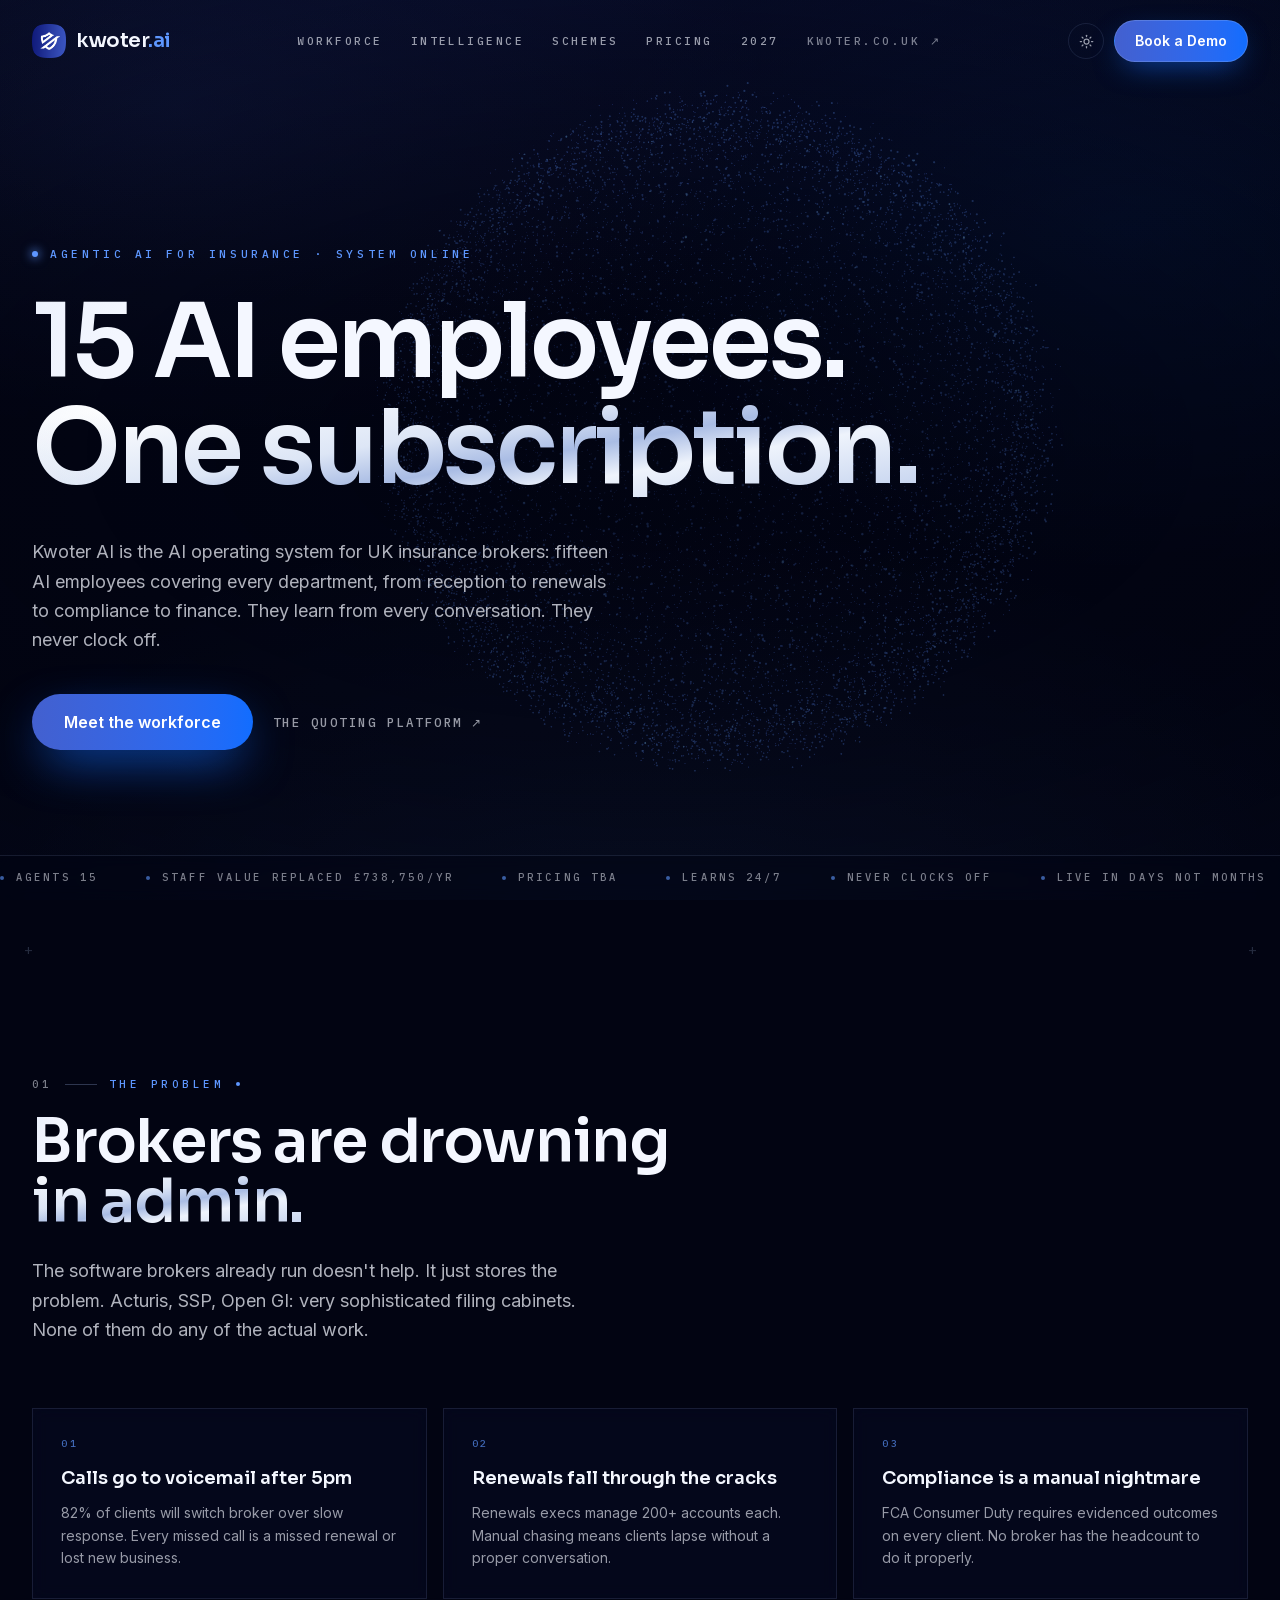
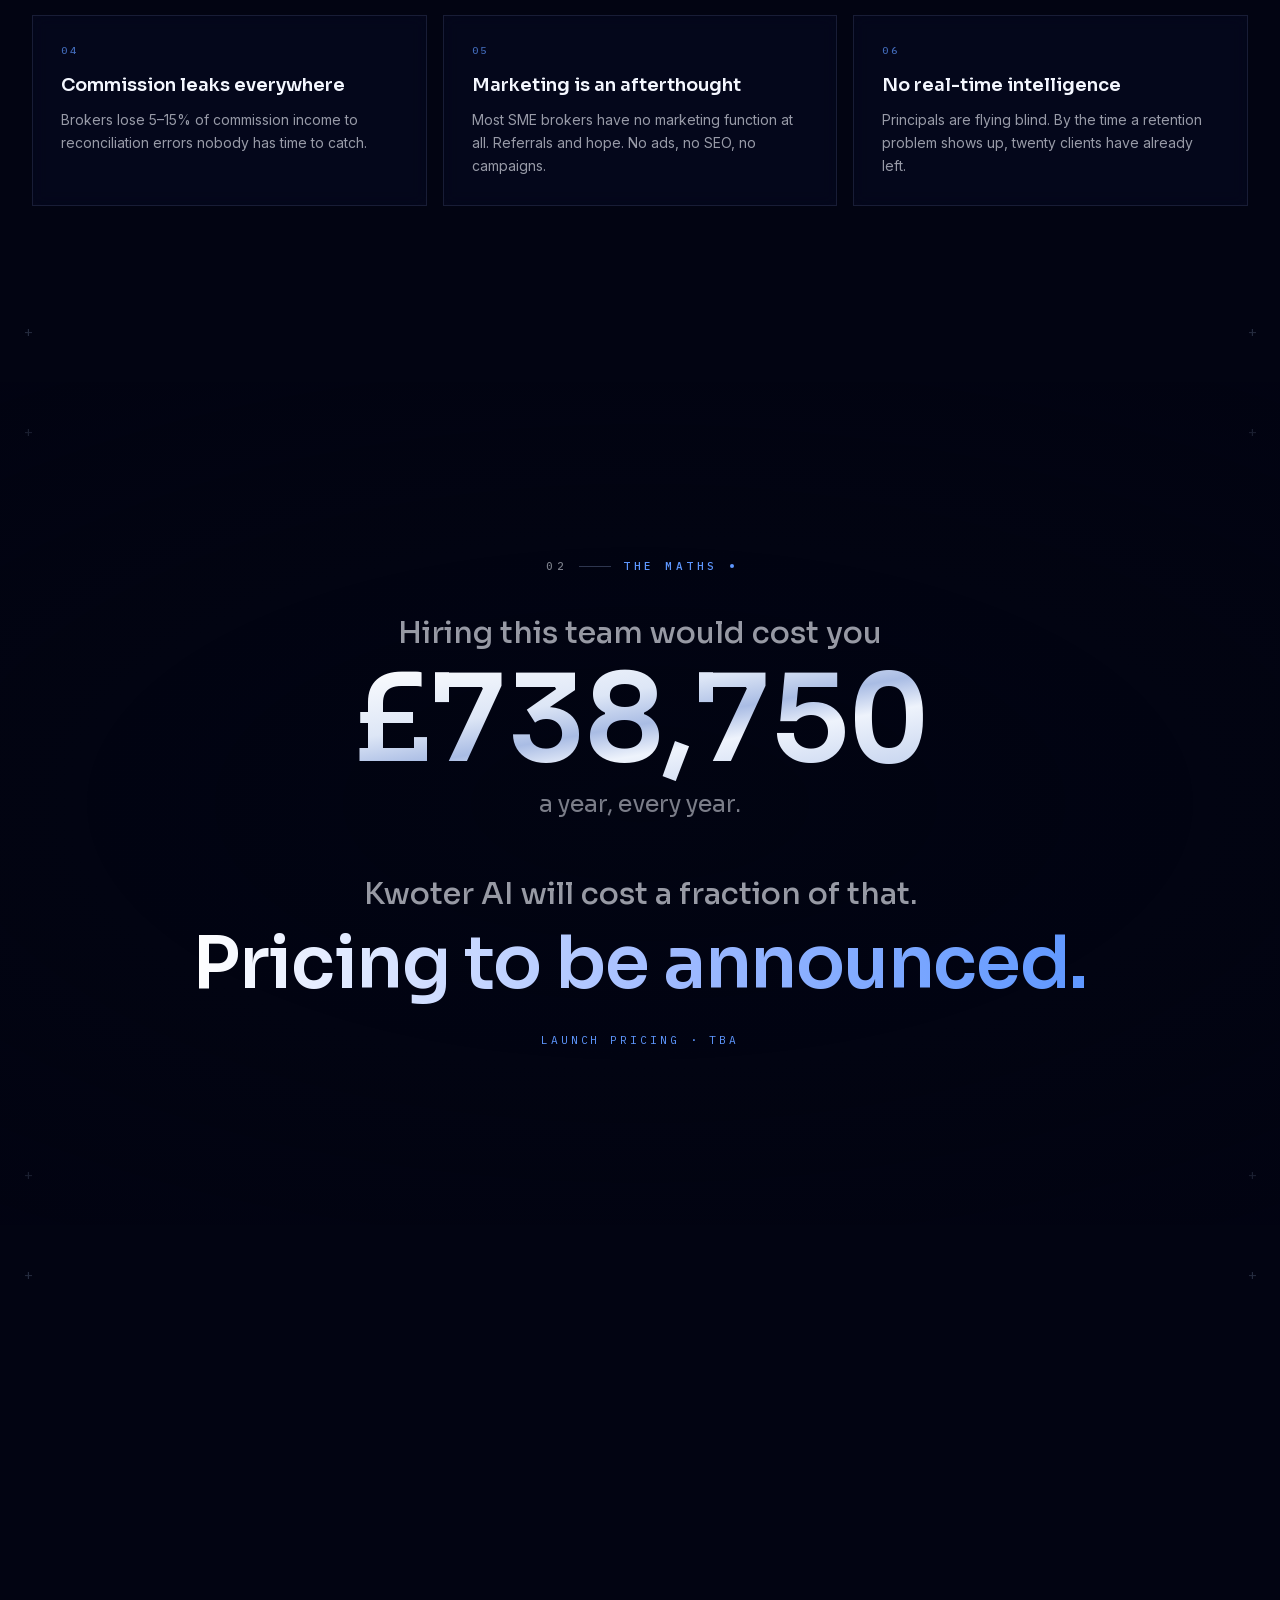
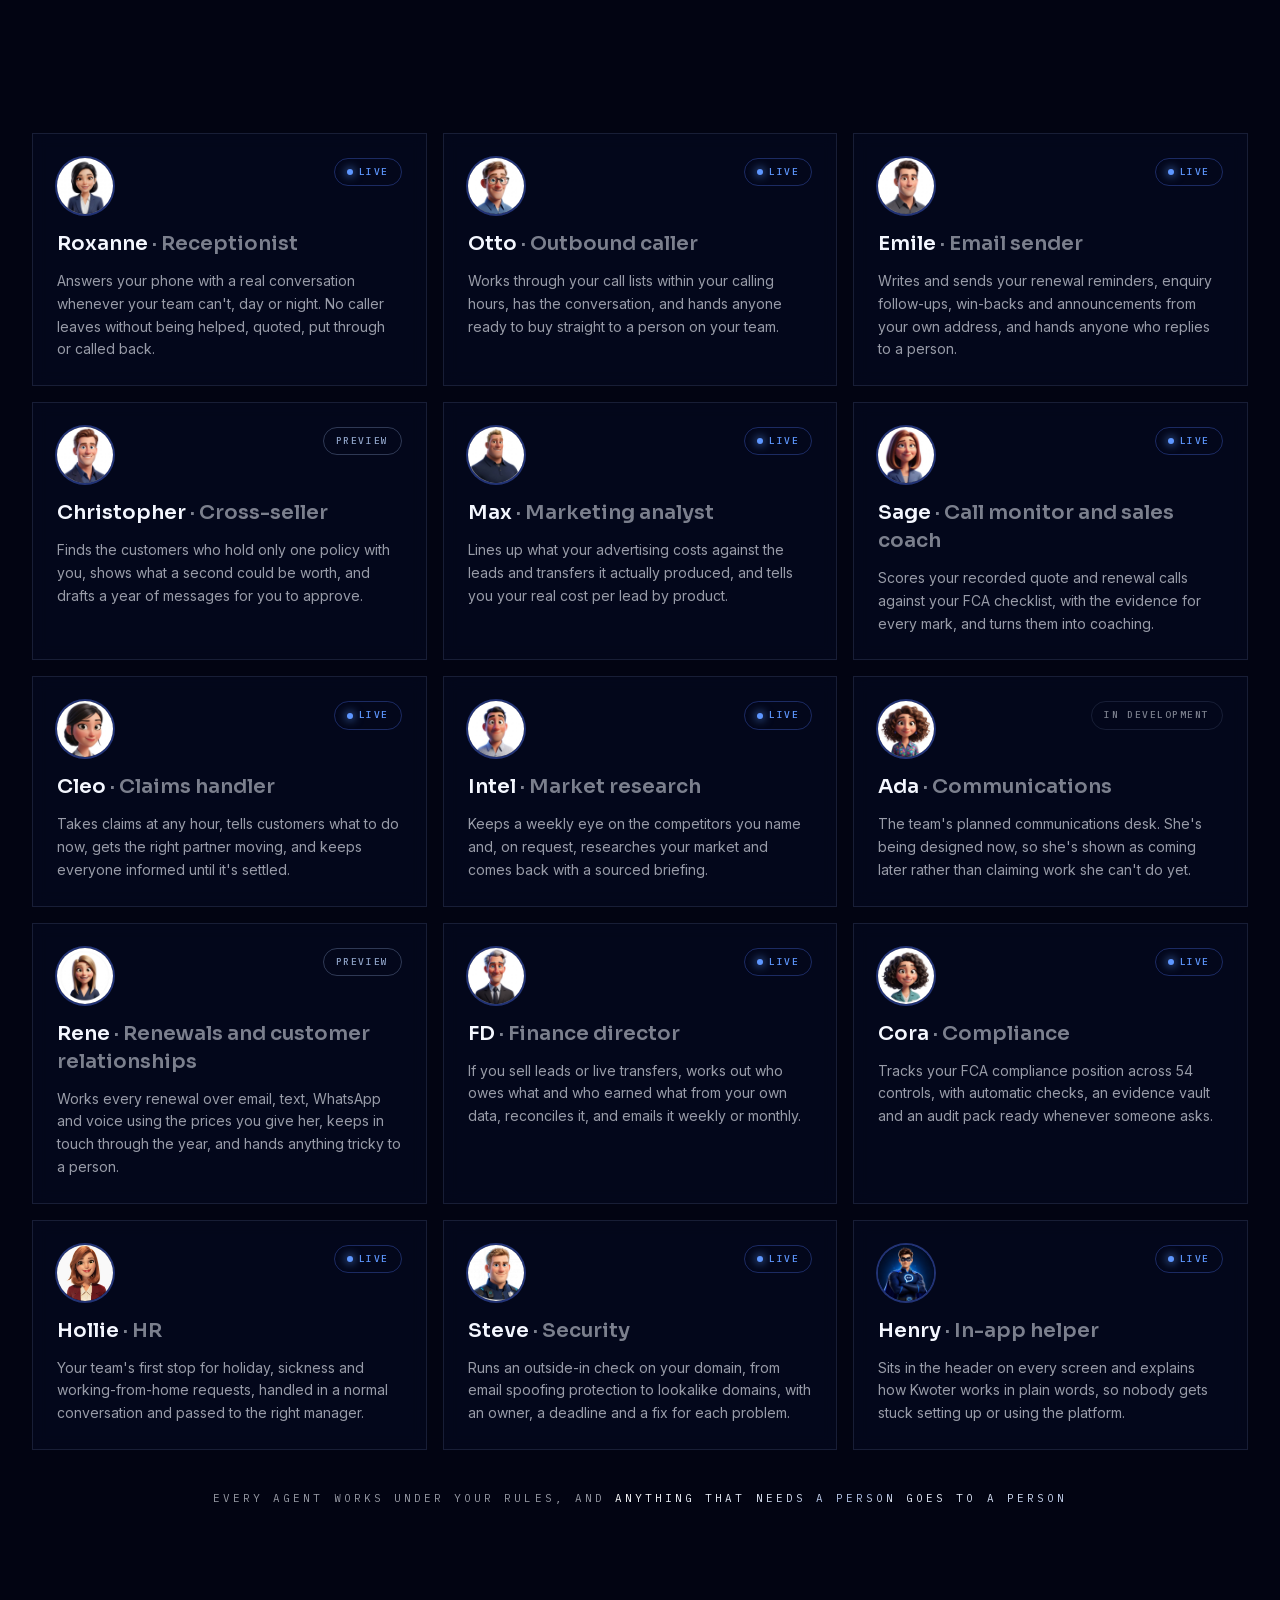
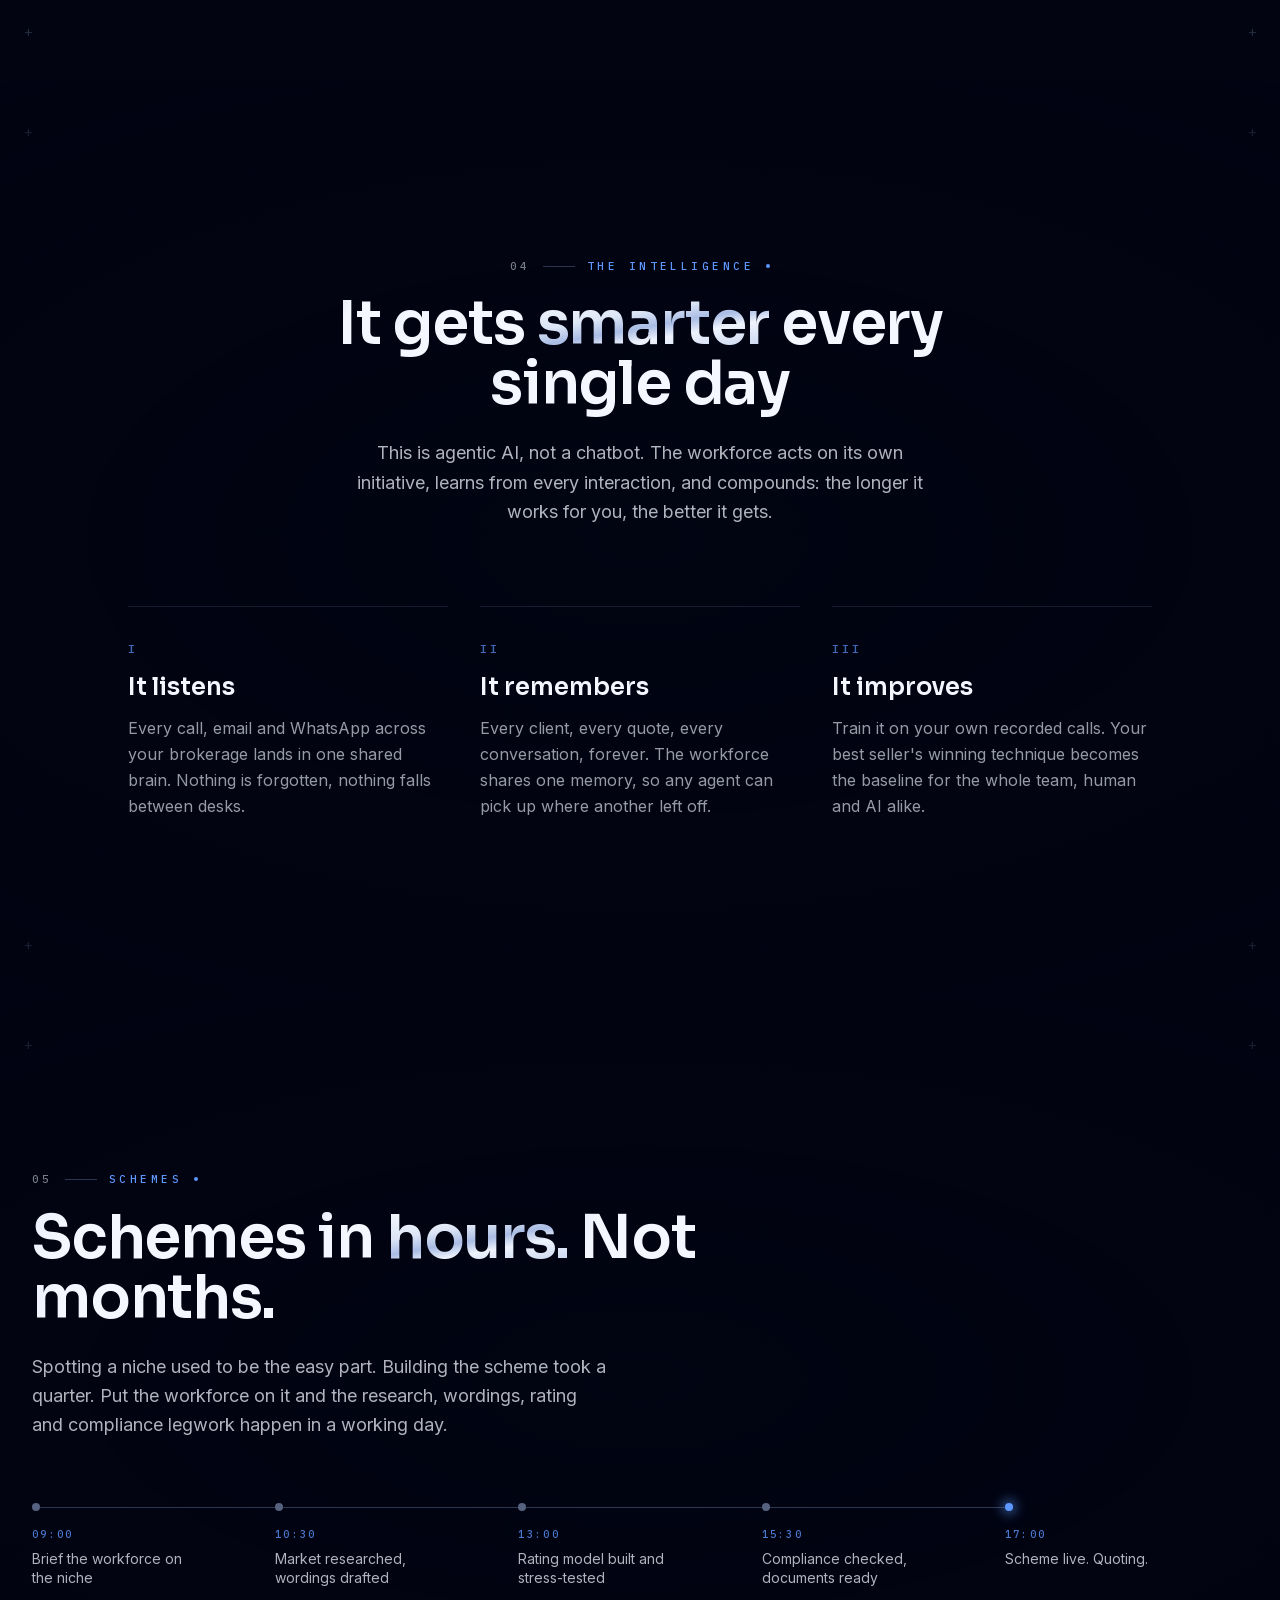
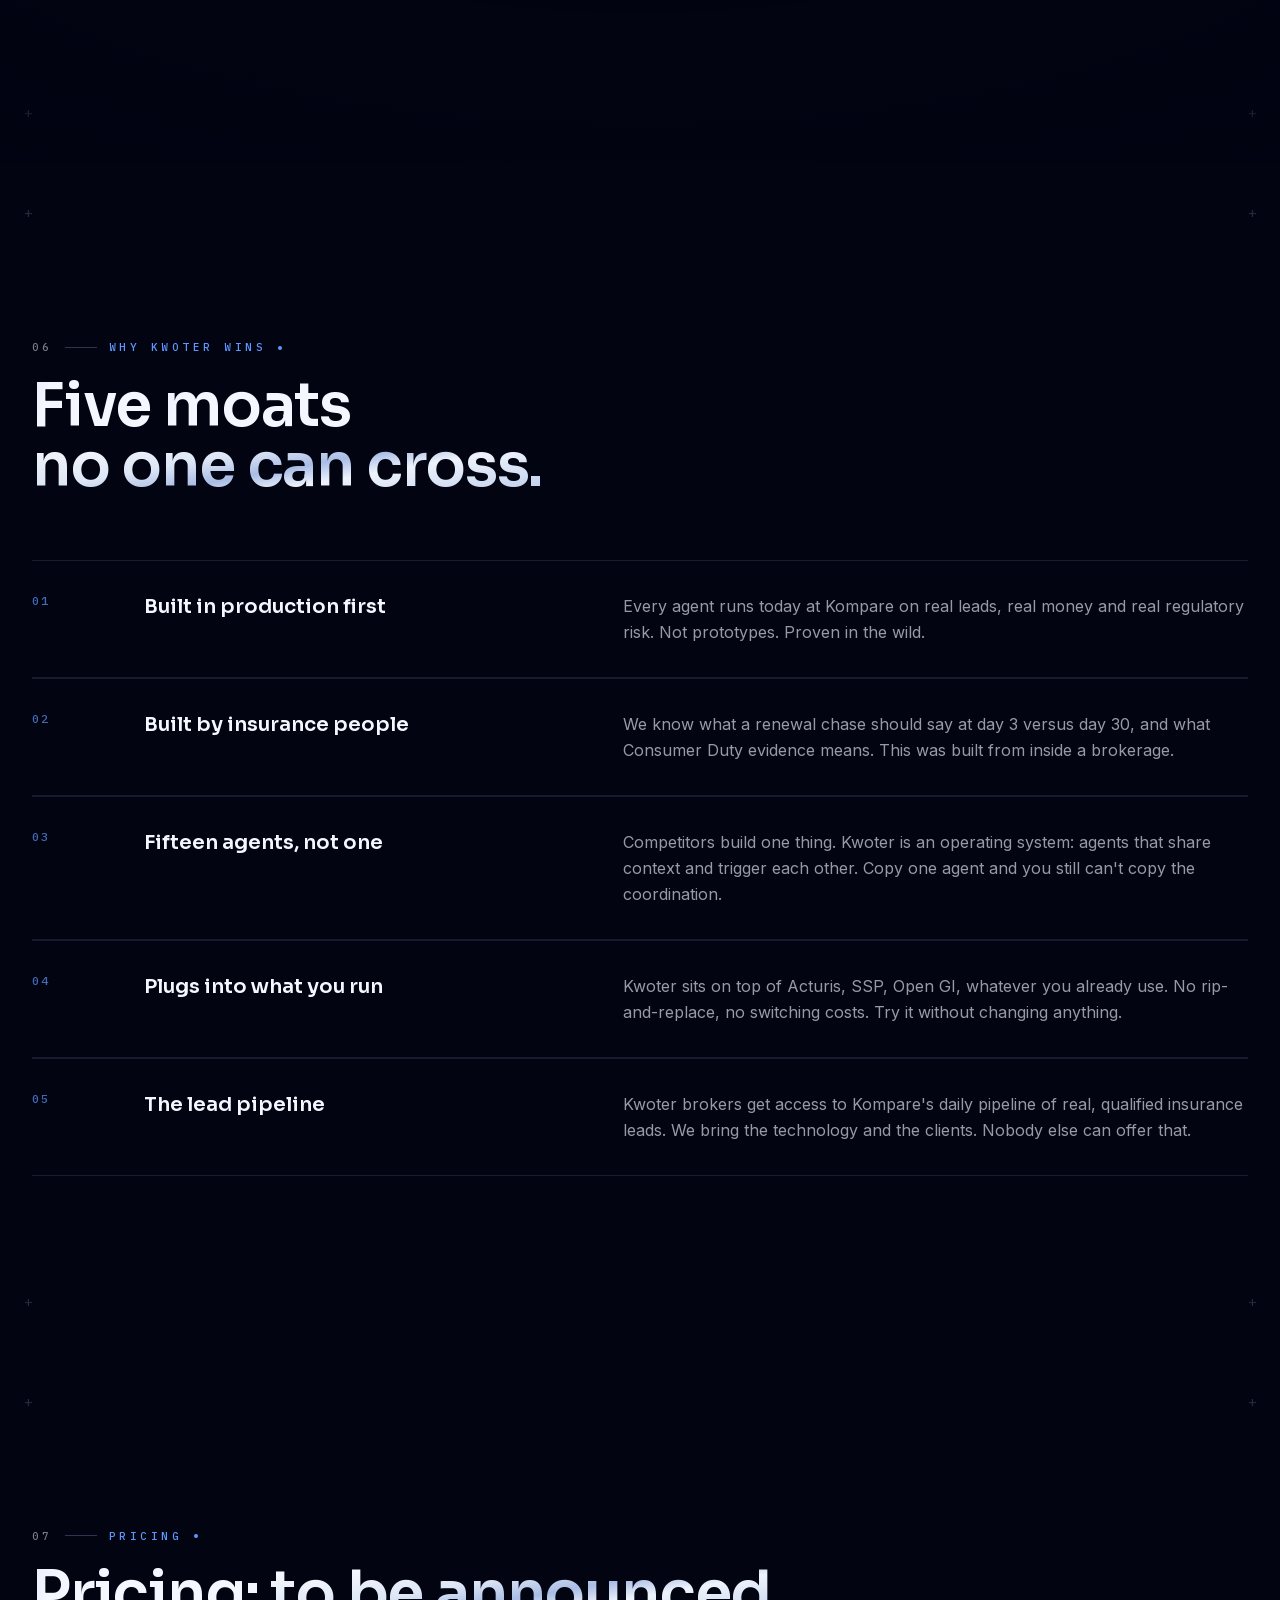
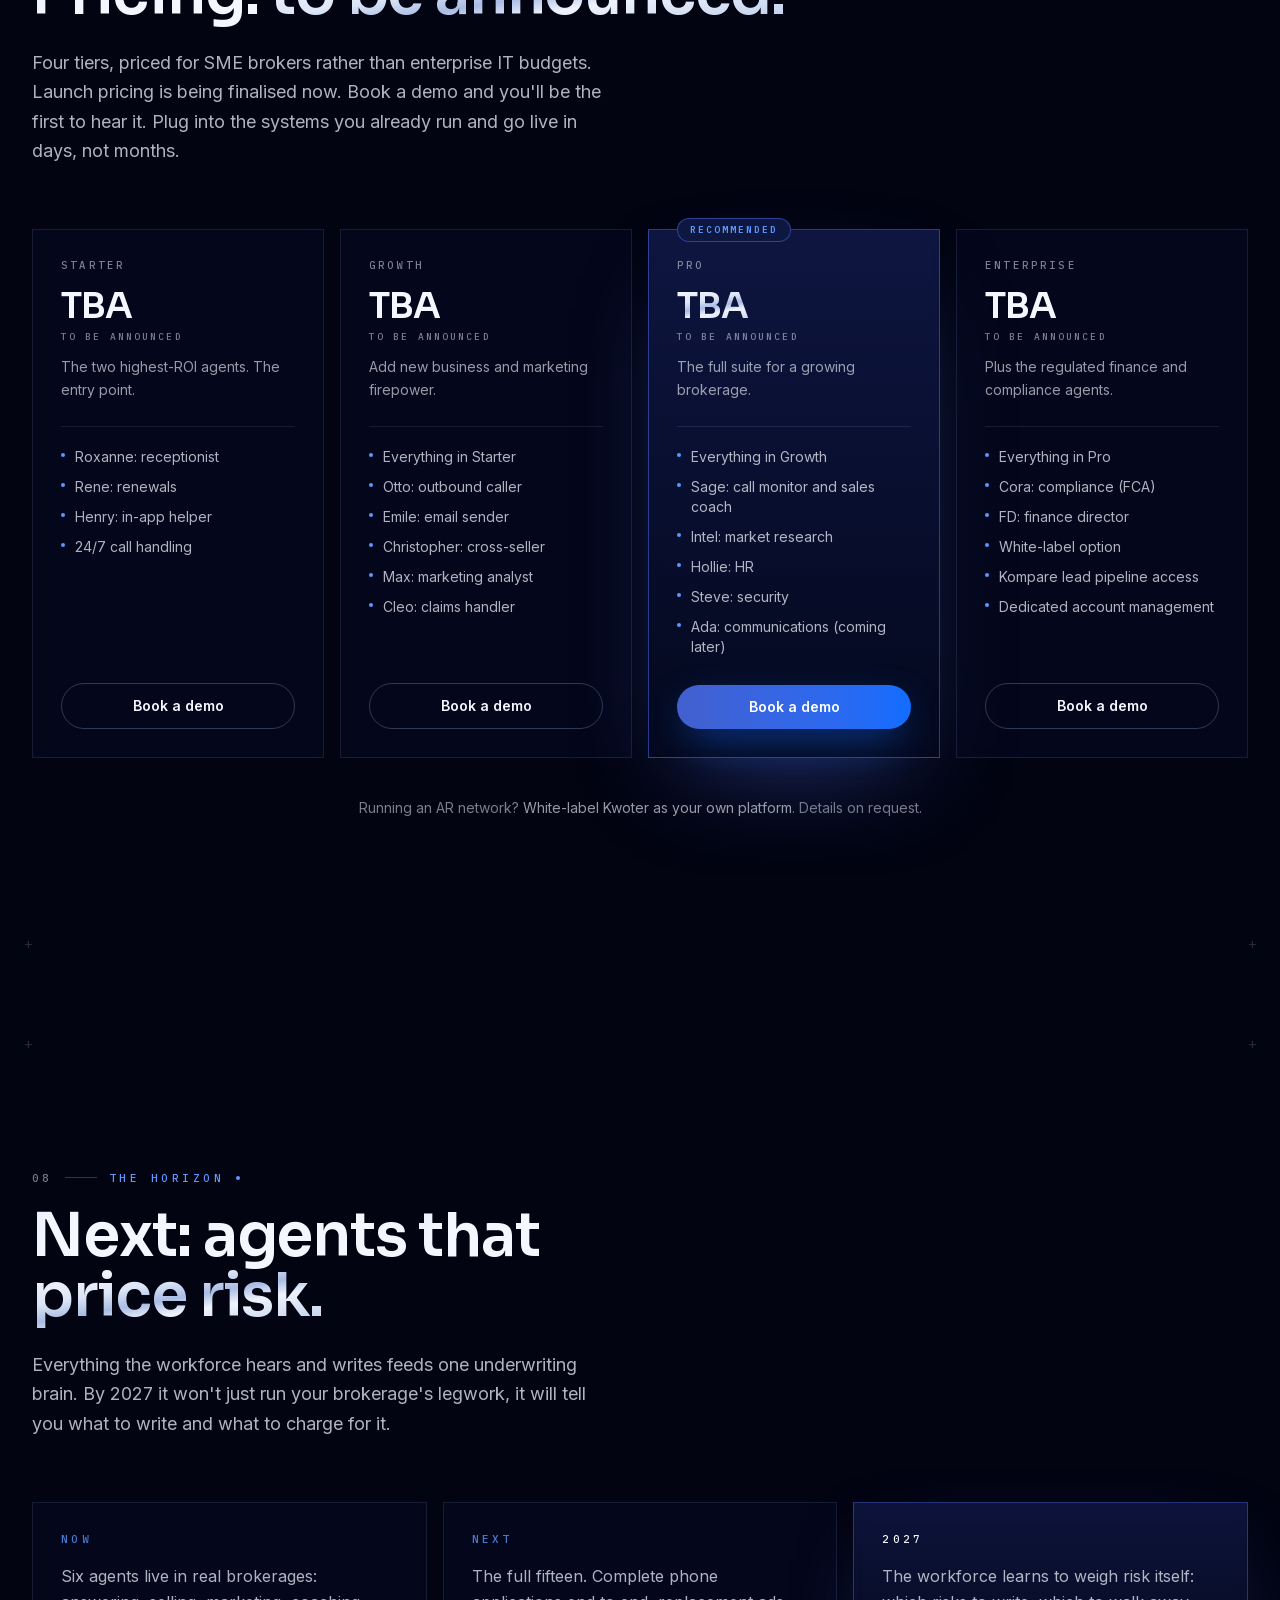
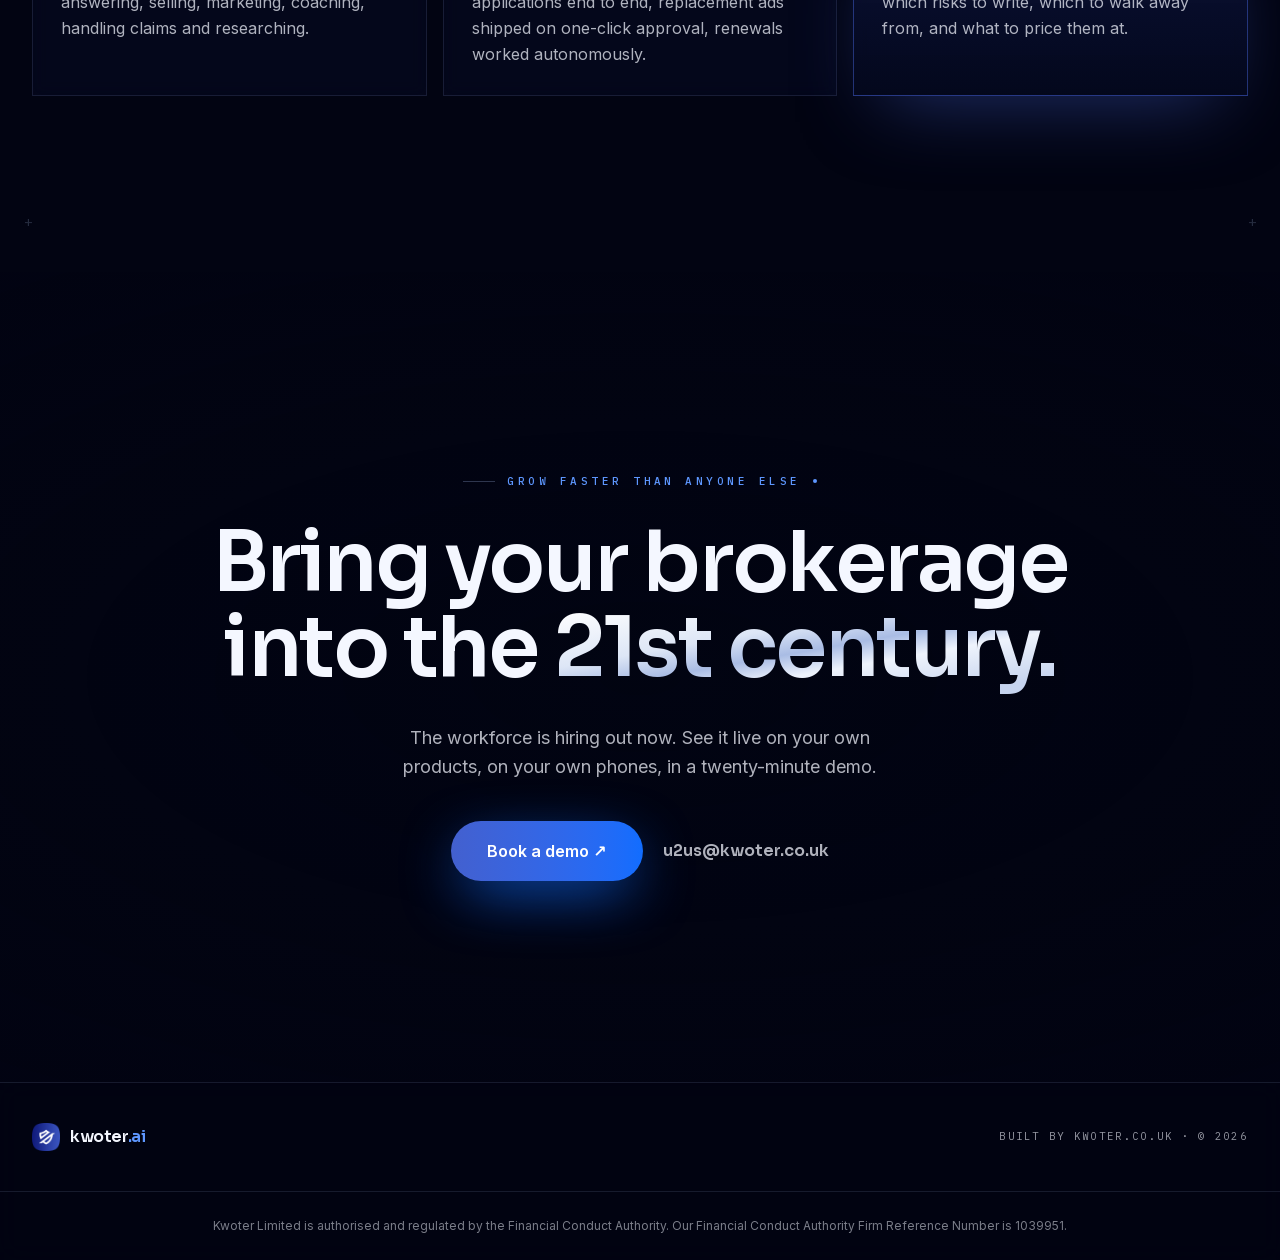
==== index.html @ e635b980 "Workforce + pricing now match the client pack roster (Roxanne, Emile, Christopher, Sage, Hollie, Ste" ====
<!DOCTYPE html><!--rsY_rBalCx596Zc3P0JG3--><html lang="en-GB" class="__variable_d8ebd1 __variable_ac70e9 __variable_aa62b7"><head><meta charSet="utf-8"/><meta name="viewport" content="width=device-width, initial-scale=1"/><link rel="preload" href="/_next/static/media/98e207f02528a563-s.p.woff2" as="font" crossorigin="" type="font/woff2"/><link rel="preload" href="/_next/static/media/d3ebbfd689654d3a-s.p.woff2" as="font" crossorigin="" type="font/woff2"/><link rel="preload" href="/_next/static/media/db96af6b531dc71f-s.p.woff2" as="font" crossorigin="" type="font/woff2"/><link rel="preload" href="/_next/static/media/e4af272ccee01ff0-s.p.woff2" as="font" crossorigin="" type="font/woff2"/><link rel="preload" href="/_next/static/media/f3f7e95f2dbc4fe4-s.p.woff2" as="font" crossorigin="" type="font/woff2"/><link rel="preload" as="image" href="/media/kwoter-mark.png"/><link rel="stylesheet" href="/_next/static/css/ee0fee85d212889c.css" data-precedence="next"/><link rel="preload" as="script" fetchPriority="low" href="/_next/static/chunks/webpack-d169f0980923b2cc.js"/><script src="/_next/static/chunks/4bd1b696-c023c6e3521b1417.js" async=""></script><script src="/_next/static/chunks/255-eb4aecc3ff015961.js" async=""></script><script src="/_next/static/chunks/main-app-583e7da23c0d595c.js" async=""></script><script src="/_next/static/chunks/44-e5572c5a3748a5c9.js" async=""></script><script src="/_next/static/chunks/app/layout-f577d77f3be69505.js" async=""></script><script src="/_next/static/chunks/b536a0f1-1ca0bcf0c4f8af4e.js" async=""></script><script src="/_next/static/chunks/bd904a5c-1c9b3cc2510777ff.js" async=""></script><script src="/_next/static/chunks/b79b7286-37d65316fe4a52f3.js" async=""></script><script src="/_next/static/chunks/716-81cf74eaac96585f.js" async=""></script><script src="/_next/static/chunks/app/page-d26abd54992ccfb5.js" async=""></script><meta name="next-size-adjust" content=""/><title>Kwoter AI | Your AI Workforce for Insurance</title><meta name="description" content="Fifteen AI employees for your insurance brokerage: receptionist, outbound caller, renewals, claims, compliance, finance and more. £738,750 of payroll replaced. Pricing to be announced. Built by Kwoter."/><meta property="og:title" content="Kwoter AI | Your AI Workforce for Insurance"/><meta property="og:description" content="Fifteen AI employees for your brokerage. Learns from every conversation. Builds schemes in hours, not months."/><meta name="twitter:card" content="summary"/><meta name="twitter:title" content="Kwoter AI | Your AI Workforce for Insurance"/><meta name="twitter:description" content="Fifteen AI employees for your brokerage. Learns from every conversation. Builds schemes in hours, not months."/><link rel="icon" href="/icon.png?bbf5ebcccd8def58" type="image/png" sizes="256x256"/><link rel="apple-touch-icon" href="/apple-icon.png?f000c47f570ffdb4" type="image/png" sizes="180x180"/><script>try{if(localStorage.getItem('kwoter-theme')==='light')document.documentElement.classList.add('light')}catch(e){}</script><script src="/_next/static/chunks/polyfills-42372ed130431b0a.js" noModule=""></script></head><body><div hidden=""><!--$--><!--/$--></div><main class="relative"><div class="pointer-events-none fixed inset-0 z-[100] flex items-center justify-center" aria-hidden="true"><div class="absolute inset-0 bg-[radial-gradient(ellipse_50%_40%_at_50%_50%,rgba(2,4,18,0.78),rgba(2,4,18,0.15)_70%,transparent_100%)]" style="opacity:1"></div><div class="relative flex flex-col items-center"><div class="flex items-center gap-3.5" style="opacity:0;transform:translateY(10px) scale(0.82)"><img alt="" width="52" height="52" decoding="async" data-nimg="1" class="rounded-[26%] shadow-[0_18px_50px_-12px_rgba(17,109,255,0.75)]" style="color:transparent" src="/media/kwoter-mark.png"/><span class="font-display text-4xl font-semibold tracking-tight text-frost">kwoter<span class="text-royal-2">.ai</span></span></div><p class="font-mono mt-5 text-[0.62rem] font-medium uppercase tracking-[0.34em] text-frost-40" style="opacity:0">Agentic AI for insurance</p><div class="relative mt-6 h-px w-44 overflow-hidden rounded-full bg-line"><div class="absolute inset-0 origin-left bg-gradient-to-r from-royal via-electric to-royal-2" style="transform:scaleX(0)"></div></div></div></div><div aria-hidden="true" class="fixed inset-0 z-0"><div style="position:relative;width:100%;height:100%;overflow:hidden;pointer-events:auto"><div style="width:100%;height:100%"><canvas style="display:block"></canvas></div></div></div><header class="fixed inset-x-0 top-0 z-50 transition-all duration-500 border-b border-transparent py-5" style="opacity:0;transform:translateY(-70px)"><div class="mx-auto flex max-w-7xl items-center justify-between px-5 lg:px-8"><a href="#top" aria-label="kwoter.ai home" class="flex items-center gap-2.5"><img alt="" loading="lazy" width="34" height="34" decoding="async" data-nimg="1" class="rounded-[26%]" style="color:transparent" src="/media/kwoter-mark.png"/><span class="font-display text-xl font-semibold tracking-tight text-frost">kwoter<span class="text-royal-2">.ai</span></span></a><nav class="font-mono hidden items-center gap-7 text-[0.7rem] font-medium uppercase tracking-[0.22em] lg:flex"><a href="#workforce" class="link-underline text-frost-56 transition hover:text-frost">Workforce</a><a href="#intelligence" class="link-underline text-frost-56 transition hover:text-frost">Intelligence</a><a href="#schemes" class="link-underline text-frost-56 transition hover:text-frost">Schemes</a><a href="#pricing" class="link-underline text-frost-56 transition hover:text-frost">Pricing</a><a href="#horizon" class="link-underline text-frost-56 transition hover:text-frost">2027</a><a href="https://www.kwoter.co.uk" class="link-underline text-frost-40 transition hover:text-frost">kwoter.co.uk ↗</a></nav><div class="flex items-center gap-2.5"><button type="button" aria-label="Switch to light mode" class="inline-flex h-9 w-9 items-center justify-center rounded-full border border-line text-frost-56 transition hover:border-line-strong hover:text-frost "><svg xmlns="http://www.w3.org/2000/svg" width="15" height="15" viewBox="0 0 24 24" fill="none" stroke="currentColor" stroke-width="2" stroke-linecap="round" stroke-linejoin="round" class="lucide lucide-sun"><circle cx="12" cy="12" r="4"></circle><path d="M12 2v2"></path><path d="M12 20v2"></path><path d="m4.93 4.93 1.41 1.41"></path><path d="m17.66 17.66 1.41 1.41"></path><path d="M2 12h2"></path><path d="M20 12h2"></path><path d="m6.34 17.66-1.41 1.41"></path><path d="m19.07 4.93-1.41 1.41"></path></svg></button><a href="https://www.kwoter.co.uk/#book-a-demo" class="group hidden items-center rounded-full border border-line-strong bg-gradient-to-r from-royal to-electric px-5 py-2.5 text-sm font-semibold text-white shadow-[0_10px_30px_-10px_rgba(17,109,255,0.7)] transition hover:brightness-110 sm:inline-flex"><span class="btn-swap" data-text="Book a Demo"><span>Book a Demo</span></span></a><button type="button" aria-label="Toggle menu" class="inline-flex h-9 w-9 items-center justify-center rounded-full border border-line text-frost lg:hidden"><svg xmlns="http://www.w3.org/2000/svg" width="16" height="16" viewBox="0 0 24 24" fill="none" stroke="currentColor" stroke-width="2" stroke-linecap="round" stroke-linejoin="round" class="lucide lucide-menu"><line x1="4" x2="20" y1="12" y2="12"></line><line x1="4" x2="20" y1="6" y2="6"></line><line x1="4" x2="20" y1="18" y2="18"></line></svg></button></div></div></header><div class="relative z-10"><section id="top" class="relative flex min-h-[100svh] flex-col justify-center overflow-hidden"><div class="veil pointer-events-none absolute inset-0" aria-hidden="true"></div><div class="relative z-10 mx-auto w-full max-w-7xl px-5 pt-24 lg:px-8"><p class="font-mono mb-8 flex items-center gap-3 text-[0.7rem] font-medium uppercase tracking-[0.32em] text-royal-2" style="opacity:0;transform:translateY(14px)"><span class="h-1.5 w-1.5 animate-pulse rounded-full bg-royal-2 shadow-[0_0_10px_2px_rgba(94,151,255,0.6)]"></span>Agentic AI for insurance · system online</p><h1 class="shimmer-go font-display max-w-5xl text-[clamp(3rem,8vw,7rem)] font-semibold leading-[0.95] tracking-[-0.03em]"><span class="block overflow-hidden pb-[0.08em]"><span data-shimmer="15 AI employees." class="shimmer-word block " style="animation-delay:4s;transform:translateY(112%)">15 AI employees.</span></span><span class="block overflow-hidden pb-[0.08em]"><span data-shimmer="One subscription." class="shimmer-word block text-chrome" style="animation-delay:4.18s;transform:translateY(112%)">One subscription.</span></span></h1><p class="mt-8 max-w-xl text-lg leading-relaxed text-frost-72" style="opacity:0;transform:translateY(16px)">Kwoter AI is the AI operating system for UK insurance brokers: fifteen AI employees covering every department, from reception to renewals to compliance to finance. They learn from every conversation. They never clock off.</p><div class="mt-10 flex flex-wrap items-center gap-5" style="opacity:0;transform:translateY(16px)"><a href="#problem" class="group inline-flex items-center rounded-full bg-gradient-to-r from-royal to-electric px-8 py-4 text-base font-semibold text-white shadow-[0_18px_50px_-12px_rgba(17,109,255,0.8)] transition hover:brightness-110"><span class="btn-swap" data-text="Meet the workforce"><span>Meet the workforce</span></span></a><a href="https://www.kwoter.co.uk" class="group font-mono inline-flex items-center gap-2 text-[0.78rem] font-medium uppercase tracking-[0.2em] text-frost-56 transition hover:text-frost"><span class="link-underline">The quoting platform</span><span aria-hidden="true" class="transition-transform duration-300 group-hover:translate-x-1">↗</span></a></div></div><div class="absolute inset-x-0 bottom-0 z-10 border-t border-line bg-void/40 backdrop-blur-sm" style="opacity:0"><div class="flex overflow-hidden"><div class="animate-marquee flex shrink-0 items-center gap-12 py-3.5 pr-12"><span class="font-mono flex items-center gap-3 whitespace-nowrap text-[0.65rem] font-medium uppercase tracking-[0.3em] text-frost-40"><span class="h-1 w-1 rounded-full bg-royal-2/60" aria-hidden="true"></span>AGENTS 15</span><span class="font-mono flex items-center gap-3 whitespace-nowrap text-[0.65rem] font-medium uppercase tracking-[0.3em] text-frost-40"><span class="h-1 w-1 rounded-full bg-royal-2/60" aria-hidden="true"></span>STAFF VALUE REPLACED £738,750/YR</span><span class="font-mono flex items-center gap-3 whitespace-nowrap text-[0.65rem] font-medium uppercase tracking-[0.3em] text-frost-40"><span class="h-1 w-1 rounded-full bg-royal-2/60" aria-hidden="true"></span>PRICING TBA</span><span class="font-mono flex items-center gap-3 whitespace-nowrap text-[0.65rem] font-medium uppercase tracking-[0.3em] text-frost-40"><span class="h-1 w-1 rounded-full bg-royal-2/60" aria-hidden="true"></span>LEARNS 24/7</span><span class="font-mono flex items-center gap-3 whitespace-nowrap text-[0.65rem] font-medium uppercase tracking-[0.3em] text-frost-40"><span class="h-1 w-1 rounded-full bg-royal-2/60" aria-hidden="true"></span>NEVER CLOCKS OFF</span><span class="font-mono flex items-center gap-3 whitespace-nowrap text-[0.65rem] font-medium uppercase tracking-[0.3em] text-frost-40"><span class="h-1 w-1 rounded-full bg-royal-2/60" aria-hidden="true"></span>LIVE IN DAYS NOT MONTHS</span><span class="font-mono flex items-center gap-3 whitespace-nowrap text-[0.65rem] font-medium uppercase tracking-[0.3em] text-frost-40"><span class="h-1 w-1 rounded-full bg-royal-2/60" aria-hidden="true"></span>AGENTS 15</span><span class="font-mono flex items-center gap-3 whitespace-nowrap text-[0.65rem] font-medium uppercase tracking-[0.3em] text-frost-40"><span class="h-1 w-1 rounded-full bg-royal-2/60" aria-hidden="true"></span>STAFF VALUE REPLACED £738,750/YR</span><span class="font-mono flex items-center gap-3 whitespace-nowrap text-[0.65rem] font-medium uppercase tracking-[0.3em] text-frost-40"><span class="h-1 w-1 rounded-full bg-royal-2/60" aria-hidden="true"></span>PRICING TBA</span><span class="font-mono flex items-center gap-3 whitespace-nowrap text-[0.65rem] font-medium uppercase tracking-[0.3em] text-frost-40"><span class="h-1 w-1 rounded-full bg-royal-2/60" aria-hidden="true"></span>LEARNS 24/7</span><span class="font-mono flex items-center gap-3 whitespace-nowrap text-[0.65rem] font-medium uppercase tracking-[0.3em] text-frost-40"><span class="h-1 w-1 rounded-full bg-royal-2/60" aria-hidden="true"></span>NEVER CLOCKS OFF</span><span class="font-mono flex items-center gap-3 whitespace-nowrap text-[0.65rem] font-medium uppercase tracking-[0.3em] text-frost-40"><span class="h-1 w-1 rounded-full bg-royal-2/60" aria-hidden="true"></span>LIVE IN DAYS NOT MONTHS</span></div><div class="animate-marquee flex shrink-0 items-center gap-12 py-3.5 pr-12" aria-hidden="true"><span class="font-mono flex items-center gap-3 whitespace-nowrap text-[0.65rem] font-medium uppercase tracking-[0.3em] text-frost-40"><span class="h-1 w-1 rounded-full bg-royal-2/60" aria-hidden="true"></span>AGENTS 15</span><span class="font-mono flex items-center gap-3 whitespace-nowrap text-[0.65rem] font-medium uppercase tracking-[0.3em] text-frost-40"><span class="h-1 w-1 rounded-full bg-royal-2/60" aria-hidden="true"></span>STAFF VALUE REPLACED £738,750/YR</span><span class="font-mono flex items-center gap-3 whitespace-nowrap text-[0.65rem] font-medium uppercase tracking-[0.3em] text-frost-40"><span class="h-1 w-1 rounded-full bg-royal-2/60" aria-hidden="true"></span>PRICING TBA</span><span class="font-mono flex items-center gap-3 whitespace-nowrap text-[0.65rem] font-medium uppercase tracking-[0.3em] text-frost-40"><span class="h-1 w-1 rounded-full bg-royal-2/60" aria-hidden="true"></span>LEARNS 24/7</span><span class="font-mono flex items-center gap-3 whitespace-nowrap text-[0.65rem] font-medium uppercase tracking-[0.3em] text-frost-40"><span class="h-1 w-1 rounded-full bg-royal-2/60" aria-hidden="true"></span>NEVER CLOCKS OFF</span><span class="font-mono flex items-center gap-3 whitespace-nowrap text-[0.65rem] font-medium uppercase tracking-[0.3em] text-frost-40"><span class="h-1 w-1 rounded-full bg-royal-2/60" aria-hidden="true"></span>LIVE IN DAYS NOT MONTHS</span><span class="font-mono flex items-center gap-3 whitespace-nowrap text-[0.65rem] font-medium uppercase tracking-[0.3em] text-frost-40"><span class="h-1 w-1 rounded-full bg-royal-2/60" aria-hidden="true"></span>AGENTS 15</span><span class="font-mono flex items-center gap-3 whitespace-nowrap text-[0.65rem] font-medium uppercase tracking-[0.3em] text-frost-40"><span class="h-1 w-1 rounded-full bg-royal-2/60" aria-hidden="true"></span>STAFF VALUE REPLACED £738,750/YR</span><span class="font-mono flex items-center gap-3 whitespace-nowrap text-[0.65rem] font-medium uppercase tracking-[0.3em] text-frost-40"><span class="h-1 w-1 rounded-full bg-royal-2/60" aria-hidden="true"></span>PRICING TBA</span><span class="font-mono flex items-center gap-3 whitespace-nowrap text-[0.65rem] font-medium uppercase tracking-[0.3em] text-frost-40"><span class="h-1 w-1 rounded-full bg-royal-2/60" aria-hidden="true"></span>LEARNS 24/7</span><span class="font-mono flex items-center gap-3 whitespace-nowrap text-[0.65rem] font-medium uppercase tracking-[0.3em] text-frost-40"><span class="h-1 w-1 rounded-full bg-royal-2/60" aria-hidden="true"></span>NEVER CLOCKS OFF</span><span class="font-mono flex items-center gap-3 whitespace-nowrap text-[0.65rem] font-medium uppercase tracking-[0.3em] text-frost-40"><span class="h-1 w-1 rounded-full bg-royal-2/60" aria-hidden="true"></span>LIVE IN DAYS NOT MONTHS</span></div></div></div></section><section id="problem" class="relative py-32 lg:py-44"><div aria-hidden="true" class="font-mono pointer-events-none absolute inset-x-6 inset-y-10 hidden text-sm text-silver-2/25 select-none lg:block"><span class="absolute left-0 top-0">+</span><span class="absolute right-0 top-0">+</span><span class="absolute bottom-0 left-0">+</span><span class="absolute bottom-0 right-0">+</span></div><div class="relative z-10 mx-auto max-w-7xl px-5 lg:px-8"><div class="max-w-3xl" style="opacity:0;transform:translateY(24px)"><p class="font-mono flex items-center gap-3 text-[0.68rem] font-medium uppercase tracking-[0.32em] text-royal-2"><span class="text-frost-40">01</span><span class="h-px w-8 bg-line-strong" aria-hidden="true"></span>The problem<span class="h-1 w-1 animate-pulse rounded-full bg-royal-2" aria-hidden="true"></span></p><h2 class="font-display mt-5 text-3xl font-semibold tracking-[-0.02em] sm:text-6xl"><span class=""><span class="inline-block overflow-hidden pb-[0.1em] align-top [margin-bottom:-0.1em]"><span class="shimmer-word inline-block" data-shimmer="Brokers" style="animation-delay:0.9s;transform:translateY(115%)">Brokers</span></span> <span class="inline-block overflow-hidden pb-[0.1em] align-top [margin-bottom:-0.1em]"><span class="shimmer-word inline-block" data-shimmer="are" style="animation-delay:1.02s;transform:translateY(115%)">are</span></span> <span class="inline-block overflow-hidden pb-[0.1em] align-top [margin-bottom:-0.1em]"><span class="shimmer-word inline-block" data-shimmer="drowning" style="animation-delay:1.1400000000000001s;transform:translateY(115%)">drowning</span></span> <span class="inline-block overflow-hidden pb-[0.1em] align-top [margin-bottom:-0.1em]"><span class="shimmer-word inline-block" data-shimmer="in admin." style="animation-delay:1.26s;transform:translateY(115%)"><span class="text-chrome">in admin.</span></span></span></span></h2><p class="mt-6 max-w-xl text-lg leading-relaxed text-frost-72">The software brokers already run doesn&#x27;t help. It just stores the problem. Acturis, SSP, Open GI: very sophisticated filing cabinets. None of them do any of the actual work.</p></div><div class="mt-16 grid gap-4 sm:grid-cols-2 lg:grid-cols-3"><div class="" style="opacity:0;transform:translateY(22px)"><div class="group h-full rounded-[--radius-lg] border border-line bg-void-2/50 p-7 backdrop-blur-sm transition-colors duration-500 hover:border-line-strong"><p class="font-mono text-[0.62rem] font-medium uppercase tracking-[0.26em] text-royal-2/70">01</p><h3 class="font-display mt-3 text-lg font-semibold text-frost">Calls go to voicemail after 5pm</h3><p class="mt-2.5 text-sm leading-relaxed text-frost-56">82% of clients will switch broker over slow response. Every missed call is a missed renewal or lost new business.</p></div></div><div class="" style="opacity:0;transform:translateY(22px)"><div class="group h-full rounded-[--radius-lg] border border-line bg-void-2/50 p-7 backdrop-blur-sm transition-colors duration-500 hover:border-line-strong"><p class="font-mono text-[0.62rem] font-medium uppercase tracking-[0.26em] text-royal-2/70">02</p><h3 class="font-display mt-3 text-lg font-semibold text-frost">Renewals fall through the cracks</h3><p class="mt-2.5 text-sm leading-relaxed text-frost-56">Renewals execs manage 200+ accounts each. Manual chasing means clients lapse without a proper conversation.</p></div></div><div class="" style="opacity:0;transform:translateY(22px)"><div class="group h-full rounded-[--radius-lg] border border-line bg-void-2/50 p-7 backdrop-blur-sm transition-colors duration-500 hover:border-line-strong"><p class="font-mono text-[0.62rem] font-medium uppercase tracking-[0.26em] text-royal-2/70">03</p><h3 class="font-display mt-3 text-lg font-semibold text-frost">Compliance is a manual nightmare</h3><p class="mt-2.5 text-sm leading-relaxed text-frost-56">FCA Consumer Duty requires evidenced outcomes on every client. No broker has the headcount to do it properly.</p></div></div><div class="" style="opacity:0;transform:translateY(22px)"><div class="group h-full rounded-[--radius-lg] border border-line bg-void-2/50 p-7 backdrop-blur-sm transition-colors duration-500 hover:border-line-strong"><p class="font-mono text-[0.62rem] font-medium uppercase tracking-[0.26em] text-royal-2/70">04</p><h3 class="font-display mt-3 text-lg font-semibold text-frost">Commission leaks everywhere</h3><p class="mt-2.5 text-sm leading-relaxed text-frost-56">Brokers lose 5–15% of commission income to reconciliation errors nobody has time to catch.</p></div></div><div class="" style="opacity:0;transform:translateY(22px)"><div class="group h-full rounded-[--radius-lg] border border-line bg-void-2/50 p-7 backdrop-blur-sm transition-colors duration-500 hover:border-line-strong"><p class="font-mono text-[0.62rem] font-medium uppercase tracking-[0.26em] text-royal-2/70">05</p><h3 class="font-display mt-3 text-lg font-semibold text-frost">Marketing is an afterthought</h3><p class="mt-2.5 text-sm leading-relaxed text-frost-56">Most SME brokers have no marketing function at all. Referrals and hope. No ads, no SEO, no campaigns.</p></div></div><div class="" style="opacity:0;transform:translateY(22px)"><div class="group h-full rounded-[--radius-lg] border border-line bg-void-2/50 p-7 backdrop-blur-sm transition-colors duration-500 hover:border-line-strong"><p class="font-mono text-[0.62rem] font-medium uppercase tracking-[0.26em] text-royal-2/70">06</p><h3 class="font-display mt-3 text-lg font-semibold text-frost">No real-time intelligence</h3><p class="mt-2.5 text-sm leading-relaxed text-frost-56">Principals are flying blind. By the time a retention problem shows up, twenty clients have already left.</p></div></div></div></div></section><section id="maths" class="relative py-32 lg:py-44"><div aria-hidden="true" class="font-mono pointer-events-none absolute inset-x-6 inset-y-10 hidden text-sm text-silver-2/25 select-none lg:block"><span class="absolute left-0 top-0">+</span><span class="absolute right-0 top-0">+</span><span class="absolute bottom-0 left-0">+</span><span class="absolute bottom-0 right-0">+</span></div><div class="veil pointer-events-none absolute inset-0" aria-hidden="true"></div><div class="relative z-10 mx-auto max-w-7xl px-5 text-center lg:px-8"><div style="opacity:0;transform:translateY(24px)"><p class="font-mono flex items-center gap-3 text-[0.68rem] font-medium uppercase tracking-[0.32em] text-royal-2 justify-center"><span class="text-frost-40">02</span><span class="h-px w-8 bg-line-strong" aria-hidden="true"></span>The maths<span class="h-1 w-1 animate-pulse rounded-full bg-royal-2" aria-hidden="true"></span></p></div><div style="opacity:0;transform:translateY(24px)"><p class="font-display mt-10 text-2xl font-medium text-frost-56 sm:text-3xl">Hiring this team would cost you</p><p class="font-display mt-2 text-[clamp(3.2rem,9.5vw,8rem)] font-semibold leading-none tracking-[-0.03em]"><span class="text-chrome">£<span class="tabular-nums">0</span></span></p><p class="font-display mt-2 text-xl text-frost-40 sm:text-2xl">a year, every year.</p></div><div style="opacity:0;transform:translateY(24px)"><p class="font-display mt-14 text-2xl font-medium text-frost-56 sm:text-3xl">Kwoter AI will cost a fraction of that.</p><p class="font-display mt-4 text-[clamp(2.2rem,6vw,4.5rem)] font-semibold leading-none tracking-[-0.02em]"><span class="text-gradient">Pricing to be announced.</span></p><p class="font-mono mx-auto mt-8 max-w-md text-[0.7rem] uppercase tracking-[0.26em] text-royal-2">Launch pricing · TBA</p></div></div></section><section id="workforce" class="relative py-32 lg:py-44"><div aria-hidden="true" class="font-mono pointer-events-none absolute inset-x-6 inset-y-10 hidden text-sm text-silver-2/25 select-none lg:block"><span class="absolute left-0 top-0">+</span><span class="absolute right-0 top-0">+</span><span class="absolute bottom-0 left-0">+</span><span class="absolute bottom-0 right-0">+</span></div><div class="relative z-10 mx-auto max-w-7xl px-5 lg:px-8"><div class="max-w-3xl" style="opacity:0;transform:translateY(24px)"><p class="font-mono flex items-center gap-3 text-[0.68rem] font-medium uppercase tracking-[0.32em] text-royal-2"><span class="text-frost-40">03</span><span class="h-px w-8 bg-line-strong" aria-hidden="true"></span>The workforce<span class="h-1 w-1 animate-pulse rounded-full bg-royal-2" aria-hidden="true"></span></p><h2 class="font-display mt-5 text-3xl font-semibold tracking-[-0.02em] sm:text-6xl"><span class=""><span class="inline-block overflow-hidden pb-[0.1em] align-top [margin-bottom:-0.1em]"><span class="shimmer-word inline-block" data-shimmer="Fifteen" style="animation-delay:0.9s;transform:translateY(115%)">Fifteen</span></span> <span class="inline-block overflow-hidden pb-[0.1em] align-top [margin-bottom:-0.1em]"><span class="shimmer-word inline-block" data-shimmer="agents." style="animation-delay:1.02s;transform:translateY(115%)">agents.</span></span> <span class="inline-block overflow-hidden pb-[0.1em] align-top [margin-bottom:-0.1em]"><span class="shimmer-word inline-block" data-shimmer="Every department." style="animation-delay:1.1400000000000001s;transform:translateY(115%)"><span class="text-chrome">Every department.</span></span></span></span></h2><p class="mt-6 max-w-xl text-lg leading-relaxed text-frost-72">Each one does the job of a trained specialist. They don&#x27;t get sick, they don&#x27;t leave for a competitor, and they work at 3am without overtime.</p></div><div class="mt-16 grid gap-4 sm:grid-cols-2 lg:grid-cols-3"><div class="" style="opacity:0;transform:translateY(22px)"><article class="group relative h-full overflow-hidden rounded-[--radius-lg] border border-line bg-void-2/55 p-6 backdrop-blur-sm transition-all duration-500 [transition-timing-function:var(--ease-fluid)] hover:-translate-y-1.5 hover:border-line-strong hover:bg-navy/35"><div class="flex items-start justify-between gap-4"><div class="relative h-14 w-14 overflow-hidden rounded-full ring-2 ring-royal/50"><img alt="" loading="lazy" decoding="async" data-nimg="fill" class="object-cover" style="position:absolute;height:100%;width:100%;left:0;top:0;right:0;bottom:0;color:transparent" src="/avatars/roxanne-bust.jpg"/></div><span class="font-mono flex items-center gap-1.5 rounded-full border px-3 py-1.5 text-[0.6rem] font-medium uppercase tracking-[0.16em] border-royal/40 text-royal-2"><span class="h-1.5 w-1.5 rounded-full bg-royal-2 shadow-[0_0_8px_2px_rgba(94,151,255,0.5)]"></span>Live</span></div><h3 class="font-display mt-4 text-xl font-semibold text-frost">Roxanne<span class="text-frost-40"> · <!-- -->Receptionist</span></h3><p class="mt-3 text-sm leading-relaxed text-frost-56">Answers your phone with a real conversation whenever your team can&#x27;t, day or night. No caller leaves without being helped, quoted, put through or called back.</p></article></div><div class="" style="opacity:0;transform:translateY(22px)"><article class="group relative h-full overflow-hidden rounded-[--radius-lg] border border-line bg-void-2/55 p-6 backdrop-blur-sm transition-all duration-500 [transition-timing-function:var(--ease-fluid)] hover:-translate-y-1.5 hover:border-line-strong hover:bg-navy/35"><div class="flex items-start justify-between gap-4"><div class="relative h-14 w-14 overflow-hidden rounded-full ring-2 ring-royal/50"><img alt="" loading="lazy" decoding="async" data-nimg="fill" class="object-cover" style="position:absolute;height:100%;width:100%;left:0;top:0;right:0;bottom:0;color:transparent" src="/avatars/otto.jpg"/></div><span class="font-mono flex items-center gap-1.5 rounded-full border px-3 py-1.5 text-[0.6rem] font-medium uppercase tracking-[0.16em] border-royal/40 text-royal-2"><span class="h-1.5 w-1.5 rounded-full bg-royal-2 shadow-[0_0_8px_2px_rgba(94,151,255,0.5)]"></span>Live</span></div><h3 class="font-display mt-4 text-xl font-semibold text-frost">Otto<span class="text-frost-40"> · <!-- -->Outbound caller</span></h3><p class="mt-3 text-sm leading-relaxed text-frost-56">Works through your call lists within your calling hours, has the conversation, and hands anyone ready to buy straight to a person on your team.</p></article></div><div class="" style="opacity:0;transform:translateY(22px)"><article class="group relative h-full overflow-hidden rounded-[--radius-lg] border border-line bg-void-2/55 p-6 backdrop-blur-sm transition-all duration-500 [transition-timing-function:var(--ease-fluid)] hover:-translate-y-1.5 hover:border-line-strong hover:bg-navy/35"><div class="flex items-start justify-between gap-4"><div class="relative h-14 w-14 overflow-hidden rounded-full ring-2 ring-royal/50"><img alt="" loading="lazy" decoding="async" data-nimg="fill" class="object-cover" style="position:absolute;height:100%;width:100%;left:0;top:0;right:0;bottom:0;color:transparent" src="/avatars/emile.jpg"/></div><span class="font-mono flex items-center gap-1.5 rounded-full border px-3 py-1.5 text-[0.6rem] font-medium uppercase tracking-[0.16em] border-royal/40 text-royal-2"><span class="h-1.5 w-1.5 rounded-full bg-royal-2 shadow-[0_0_8px_2px_rgba(94,151,255,0.5)]"></span>Live</span></div><h3 class="font-display mt-4 text-xl font-semibold text-frost">Emile<span class="text-frost-40"> · <!-- -->Email sender</span></h3><p class="mt-3 text-sm leading-relaxed text-frost-56">Writes and sends your renewal reminders, enquiry follow-ups, win-backs and announcements from your own address, and hands anyone who replies to a person.</p></article></div><div class="" style="opacity:0;transform:translateY(22px)"><article class="group relative h-full overflow-hidden rounded-[--radius-lg] border border-line bg-void-2/55 p-6 backdrop-blur-sm transition-all duration-500 [transition-timing-function:var(--ease-fluid)] hover:-translate-y-1.5 hover:border-line-strong hover:bg-navy/35"><div class="flex items-start justify-between gap-4"><div class="relative h-14 w-14 overflow-hidden rounded-full ring-2 ring-royal/50"><img alt="" loading="lazy" decoding="async" data-nimg="fill" class="object-cover" style="position:absolute;height:100%;width:100%;left:0;top:0;right:0;bottom:0;color:transparent" src="/avatars/christopher.jpg"/></div><span class="font-mono flex items-center gap-1.5 rounded-full border px-3 py-1.5 text-[0.6rem] font-medium uppercase tracking-[0.16em] border-line-strong text-silver-2">Preview</span></div><h3 class="font-display mt-4 text-xl font-semibold text-frost">Christopher<span class="text-frost-40"> · <!-- -->Cross-seller</span></h3><p class="mt-3 text-sm leading-relaxed text-frost-56">Finds the customers who hold only one policy with you, shows what a second could be worth, and drafts a year of messages for you to approve.</p></article></div><div class="" style="opacity:0;transform:translateY(22px)"><article class="group relative h-full overflow-hidden rounded-[--radius-lg] border border-line bg-void-2/55 p-6 backdrop-blur-sm transition-all duration-500 [transition-timing-function:var(--ease-fluid)] hover:-translate-y-1.5 hover:border-line-strong hover:bg-navy/35"><div class="flex items-start justify-between gap-4"><div class="relative h-14 w-14 overflow-hidden rounded-full ring-2 ring-royal/50"><img alt="" loading="lazy" decoding="async" data-nimg="fill" class="object-cover" style="position:absolute;height:100%;width:100%;left:0;top:0;right:0;bottom:0;color:transparent" src="/avatars/max.jpg"/></div><span class="font-mono flex items-center gap-1.5 rounded-full border px-3 py-1.5 text-[0.6rem] font-medium uppercase tracking-[0.16em] border-royal/40 text-royal-2"><span class="h-1.5 w-1.5 rounded-full bg-royal-2 shadow-[0_0_8px_2px_rgba(94,151,255,0.5)]"></span>Live</span></div><h3 class="font-display mt-4 text-xl font-semibold text-frost">Max<span class="text-frost-40"> · <!-- -->Marketing analyst</span></h3><p class="mt-3 text-sm leading-relaxed text-frost-56">Lines up what your advertising costs against the leads and transfers it actually produced, and tells you your real cost per lead by product.</p></article></div><div class="" style="opacity:0;transform:translateY(22px)"><article class="group relative h-full overflow-hidden rounded-[--radius-lg] border border-line bg-void-2/55 p-6 backdrop-blur-sm transition-all duration-500 [transition-timing-function:var(--ease-fluid)] hover:-translate-y-1.5 hover:border-line-strong hover:bg-navy/35"><div class="flex items-start justify-between gap-4"><div class="relative h-14 w-14 overflow-hidden rounded-full ring-2 ring-royal/50"><img alt="" loading="lazy" decoding="async" data-nimg="fill" class="object-cover" style="position:absolute;height:100%;width:100%;left:0;top:0;right:0;bottom:0;color:transparent" src="/avatars/sage.jpg"/></div><span class="font-mono flex items-center gap-1.5 rounded-full border px-3 py-1.5 text-[0.6rem] font-medium uppercase tracking-[0.16em] border-royal/40 text-royal-2"><span class="h-1.5 w-1.5 rounded-full bg-royal-2 shadow-[0_0_8px_2px_rgba(94,151,255,0.5)]"></span>Live</span></div><h3 class="font-display mt-4 text-xl font-semibold text-frost">Sage<span class="text-frost-40"> · <!-- -->Call monitor and sales coach</span></h3><p class="mt-3 text-sm leading-relaxed text-frost-56">Scores your recorded quote and renewal calls against your FCA checklist, with the evidence for every mark, and turns them into coaching.</p></article></div><div class="" style="opacity:0;transform:translateY(22px)"><article class="group relative h-full overflow-hidden rounded-[--radius-lg] border border-line bg-void-2/55 p-6 backdrop-blur-sm transition-all duration-500 [transition-timing-function:var(--ease-fluid)] hover:-translate-y-1.5 hover:border-line-strong hover:bg-navy/35"><div class="flex items-start justify-between gap-4"><div class="relative h-14 w-14 overflow-hidden rounded-full ring-2 ring-royal/50"><img alt="" loading="lazy" decoding="async" data-nimg="fill" class="object-cover" style="position:absolute;height:100%;width:100%;left:0;top:0;right:0;bottom:0;color:transparent" src="/avatars/cleo.jpg"/></div><span class="font-mono flex items-center gap-1.5 rounded-full border px-3 py-1.5 text-[0.6rem] font-medium uppercase tracking-[0.16em] border-royal/40 text-royal-2"><span class="h-1.5 w-1.5 rounded-full bg-royal-2 shadow-[0_0_8px_2px_rgba(94,151,255,0.5)]"></span>Live</span></div><h3 class="font-display mt-4 text-xl font-semibold text-frost">Cleo<span class="text-frost-40"> · <!-- -->Claims handler</span></h3><p class="mt-3 text-sm leading-relaxed text-frost-56">Takes claims at any hour, tells customers what to do now, gets the right partner moving, and keeps everyone informed until it&#x27;s settled.</p></article></div><div class="" style="opacity:0;transform:translateY(22px)"><article class="group relative h-full overflow-hidden rounded-[--radius-lg] border border-line bg-void-2/55 p-6 backdrop-blur-sm transition-all duration-500 [transition-timing-function:var(--ease-fluid)] hover:-translate-y-1.5 hover:border-line-strong hover:bg-navy/35"><div class="flex items-start justify-between gap-4"><div class="relative h-14 w-14 overflow-hidden rounded-full ring-2 ring-royal/50"><img alt="" loading="lazy" decoding="async" data-nimg="fill" class="object-cover" style="position:absolute;height:100%;width:100%;left:0;top:0;right:0;bottom:0;color:transparent" src="/avatars/intel.jpg"/></div><span class="font-mono flex items-center gap-1.5 rounded-full border px-3 py-1.5 text-[0.6rem] font-medium uppercase tracking-[0.16em] border-royal/40 text-royal-2"><span class="h-1.5 w-1.5 rounded-full bg-royal-2 shadow-[0_0_8px_2px_rgba(94,151,255,0.5)]"></span>Live</span></div><h3 class="font-display mt-4 text-xl font-semibold text-frost">Intel<span class="text-frost-40"> · <!-- -->Market research</span></h3><p class="mt-3 text-sm leading-relaxed text-frost-56">Keeps a weekly eye on the competitors you name and, on request, researches your market and comes back with a sourced briefing.</p></article></div><div class="" style="opacity:0;transform:translateY(22px)"><article class="group relative h-full overflow-hidden rounded-[--radius-lg] border border-line bg-void-2/55 p-6 backdrop-blur-sm transition-all duration-500 [transition-timing-function:var(--ease-fluid)] hover:-translate-y-1.5 hover:border-line-strong hover:bg-navy/35"><div class="flex items-start justify-between gap-4"><div class="relative h-14 w-14 overflow-hidden rounded-full ring-2 ring-royal/50"><img alt="" loading="lazy" decoding="async" data-nimg="fill" class="object-cover" style="position:absolute;height:100%;width:100%;left:0;top:0;right:0;bottom:0;color:transparent" src="/avatars/ada.jpg"/></div><span class="font-mono flex items-center gap-1.5 rounded-full border px-3 py-1.5 text-[0.6rem] font-medium uppercase tracking-[0.16em] border-line text-frost-40">In development</span></div><h3 class="font-display mt-4 text-xl font-semibold text-frost">Ada<span class="text-frost-40"> · <!-- -->Communications</span></h3><p class="mt-3 text-sm leading-relaxed text-frost-56">The team&#x27;s planned communications desk. She&#x27;s being designed now, so she&#x27;s shown as coming later rather than claiming work she can&#x27;t do yet.</p></article></div><div class="" style="opacity:0;transform:translateY(22px)"><article class="group relative h-full overflow-hidden rounded-[--radius-lg] border border-line bg-void-2/55 p-6 backdrop-blur-sm transition-all duration-500 [transition-timing-function:var(--ease-fluid)] hover:-translate-y-1.5 hover:border-line-strong hover:bg-navy/35"><div class="flex items-start justify-between gap-4"><div class="relative h-14 w-14 overflow-hidden rounded-full ring-2 ring-royal/50"><img alt="" loading="lazy" decoding="async" data-nimg="fill" class="object-cover" style="position:absolute;height:100%;width:100%;left:0;top:0;right:0;bottom:0;color:transparent" src="/avatars/rene.jpg"/></div><span class="font-mono flex items-center gap-1.5 rounded-full border px-3 py-1.5 text-[0.6rem] font-medium uppercase tracking-[0.16em] border-line-strong text-silver-2">Preview</span></div><h3 class="font-display mt-4 text-xl font-semibold text-frost">Rene<span class="text-frost-40"> · <!-- -->Renewals and customer relationships</span></h3><p class="mt-3 text-sm leading-relaxed text-frost-56">Works every renewal over email, text, WhatsApp and voice using the prices you give her, keeps in touch through the year, and hands anything tricky to a person.</p></article></div><div class="" style="opacity:0;transform:translateY(22px)"><article class="group relative h-full overflow-hidden rounded-[--radius-lg] border border-line bg-void-2/55 p-6 backdrop-blur-sm transition-all duration-500 [transition-timing-function:var(--ease-fluid)] hover:-translate-y-1.5 hover:border-line-strong hover:bg-navy/35"><div class="flex items-start justify-between gap-4"><div class="relative h-14 w-14 overflow-hidden rounded-full ring-2 ring-royal/50"><img alt="" loading="lazy" decoding="async" data-nimg="fill" class="object-cover" style="position:absolute;height:100%;width:100%;left:0;top:0;right:0;bottom:0;color:transparent" src="/avatars/fd.jpg"/></div><span class="font-mono flex items-center gap-1.5 rounded-full border px-3 py-1.5 text-[0.6rem] font-medium uppercase tracking-[0.16em] border-royal/40 text-royal-2"><span class="h-1.5 w-1.5 rounded-full bg-royal-2 shadow-[0_0_8px_2px_rgba(94,151,255,0.5)]"></span>Live</span></div><h3 class="font-display mt-4 text-xl font-semibold text-frost">FD<span class="text-frost-40"> · <!-- -->Finance director</span></h3><p class="mt-3 text-sm leading-relaxed text-frost-56">If you sell leads or live transfers, works out who owes what and who earned what from your own data, reconciles it, and emails it weekly or monthly.</p></article></div><div class="" style="opacity:0;transform:translateY(22px)"><article class="group relative h-full overflow-hidden rounded-[--radius-lg] border border-line bg-void-2/55 p-6 backdrop-blur-sm transition-all duration-500 [transition-timing-function:var(--ease-fluid)] hover:-translate-y-1.5 hover:border-line-strong hover:bg-navy/35"><div class="flex items-start justify-between gap-4"><div class="relative h-14 w-14 overflow-hidden rounded-full ring-2 ring-royal/50"><img alt="" loading="lazy" decoding="async" data-nimg="fill" class="object-cover" style="position:absolute;height:100%;width:100%;left:0;top:0;right:0;bottom:0;color:transparent" src="/avatars/cora.jpg"/></div><span class="font-mono flex items-center gap-1.5 rounded-full border px-3 py-1.5 text-[0.6rem] font-medium uppercase tracking-[0.16em] border-royal/40 text-royal-2"><span class="h-1.5 w-1.5 rounded-full bg-royal-2 shadow-[0_0_8px_2px_rgba(94,151,255,0.5)]"></span>Live</span></div><h3 class="font-display mt-4 text-xl font-semibold text-frost">Cora<span class="text-frost-40"> · <!-- -->Compliance</span></h3><p class="mt-3 text-sm leading-relaxed text-frost-56">Tracks your FCA compliance position across 54 controls, with automatic checks, an evidence vault and an audit pack ready whenever someone asks.</p></article></div><div class="" style="opacity:0;transform:translateY(22px)"><article class="group relative h-full overflow-hidden rounded-[--radius-lg] border border-line bg-void-2/55 p-6 backdrop-blur-sm transition-all duration-500 [transition-timing-function:var(--ease-fluid)] hover:-translate-y-1.5 hover:border-line-strong hover:bg-navy/35"><div class="flex items-start justify-between gap-4"><div class="relative h-14 w-14 overflow-hidden rounded-full ring-2 ring-royal/50"><img alt="" loading="lazy" decoding="async" data-nimg="fill" class="object-cover" style="position:absolute;height:100%;width:100%;left:0;top:0;right:0;bottom:0;color:transparent" src="/avatars/hollie.jpg"/></div><span class="font-mono flex items-center gap-1.5 rounded-full border px-3 py-1.5 text-[0.6rem] font-medium uppercase tracking-[0.16em] border-royal/40 text-royal-2"><span class="h-1.5 w-1.5 rounded-full bg-royal-2 shadow-[0_0_8px_2px_rgba(94,151,255,0.5)]"></span>Live</span></div><h3 class="font-display mt-4 text-xl font-semibold text-frost">Hollie<span class="text-frost-40"> · <!-- -->HR</span></h3><p class="mt-3 text-sm leading-relaxed text-frost-56">Your team&#x27;s first stop for holiday, sickness and working-from-home requests, handled in a normal conversation and passed to the right manager.</p></article></div><div class="" style="opacity:0;transform:translateY(22px)"><article class="group relative h-full overflow-hidden rounded-[--radius-lg] border border-line bg-void-2/55 p-6 backdrop-blur-sm transition-all duration-500 [transition-timing-function:var(--ease-fluid)] hover:-translate-y-1.5 hover:border-line-strong hover:bg-navy/35"><div class="flex items-start justify-between gap-4"><div class="relative h-14 w-14 overflow-hidden rounded-full ring-2 ring-royal/50"><img alt="" loading="lazy" decoding="async" data-nimg="fill" class="object-cover" style="position:absolute;height:100%;width:100%;left:0;top:0;right:0;bottom:0;color:transparent" src="/avatars/steve.jpg"/></div><span class="font-mono flex items-center gap-1.5 rounded-full border px-3 py-1.5 text-[0.6rem] font-medium uppercase tracking-[0.16em] border-royal/40 text-royal-2"><span class="h-1.5 w-1.5 rounded-full bg-royal-2 shadow-[0_0_8px_2px_rgba(94,151,255,0.5)]"></span>Live</span></div><h3 class="font-display mt-4 text-xl font-semibold text-frost">Steve<span class="text-frost-40"> · <!-- -->Security</span></h3><p class="mt-3 text-sm leading-relaxed text-frost-56">Runs an outside-in check on your domain, from email spoofing protection to lookalike domains, with an owner, a deadline and a fix for each problem.</p></article></div><div class="" style="opacity:0;transform:translateY(22px)"><article class="group relative h-full overflow-hidden rounded-[--radius-lg] border border-line bg-void-2/55 p-6 backdrop-blur-sm transition-all duration-500 [transition-timing-function:var(--ease-fluid)] hover:-translate-y-1.5 hover:border-line-strong hover:bg-navy/35"><div class="flex items-start justify-between gap-4"><div class="relative h-14 w-14 overflow-hidden rounded-full ring-2 ring-royal/50"><img alt="" loading="lazy" decoding="async" data-nimg="fill" class="object-cover" style="position:absolute;height:100%;width:100%;left:0;top:0;right:0;bottom:0;color:transparent" src="/avatars/henry.jpg"/></div><span class="font-mono flex items-center gap-1.5 rounded-full border px-3 py-1.5 text-[0.6rem] font-medium uppercase tracking-[0.16em] border-royal/40 text-royal-2"><span class="h-1.5 w-1.5 rounded-full bg-royal-2 shadow-[0_0_8px_2px_rgba(94,151,255,0.5)]"></span>Live</span></div><h3 class="font-display mt-4 text-xl font-semibold text-frost">Henry<span class="text-frost-40"> · <!-- -->In-app helper</span></h3><p class="mt-3 text-sm leading-relaxed text-frost-56">Sits in the header on every screen and explains how Kwoter works in plain words, so nobody gets stuck setting up or using the platform.</p></article></div></div><div style="opacity:0;transform:translateY(24px)"><p class="font-mono mt-10 text-center text-[0.68rem] uppercase tracking-[0.28em] text-frost-56">Every agent works under your rules, and<!-- --> <span class="text-chrome">anything that needs a person goes to a person</span></p></div></div></section><section id="intelligence" class="relative py-32 lg:py-44"><div aria-hidden="true" class="font-mono pointer-events-none absolute inset-x-6 inset-y-10 hidden text-sm text-silver-2/25 select-none lg:block"><span class="absolute left-0 top-0">+</span><span class="absolute right-0 top-0">+</span><span class="absolute bottom-0 left-0">+</span><span class="absolute bottom-0 right-0">+</span></div><div class="veil pointer-events-none absolute inset-0" aria-hidden="true"></div><div class="relative z-10 mx-auto max-w-7xl px-5 lg:px-8"><div class="mx-auto max-w-3xl text-center" style="opacity:0;transform:translateY(24px)"><p class="font-mono flex items-center gap-3 text-[0.68rem] font-medium uppercase tracking-[0.32em] text-royal-2 justify-center"><span class="text-frost-40">04</span><span class="h-px w-8 bg-line-strong" aria-hidden="true"></span>The intelligence<span class="h-1 w-1 animate-pulse rounded-full bg-royal-2" aria-hidden="true"></span></p><h2 class="font-display mt-5 text-3xl font-semibold tracking-[-0.02em] sm:text-6xl"><span class=""><span class="inline-block overflow-hidden pb-[0.1em] align-top [margin-bottom:-0.1em]"><span class="shimmer-word inline-block" data-shimmer="It" style="animation-delay:0.9s;transform:translateY(115%)">It</span></span> <span class="inline-block overflow-hidden pb-[0.1em] align-top [margin-bottom:-0.1em]"><span class="shimmer-word inline-block" data-shimmer="gets" style="animation-delay:1.02s;transform:translateY(115%)">gets</span></span> <span class="inline-block overflow-hidden pb-[0.1em] align-top [margin-bottom:-0.1em]"><span class="shimmer-word inline-block" data-shimmer="smarter" style="animation-delay:1.1400000000000001s;transform:translateY(115%)"><span class="text-chrome">smarter</span></span></span> <span class="inline-block overflow-hidden pb-[0.1em] align-top [margin-bottom:-0.1em]"><span class="shimmer-word inline-block" data-shimmer="every" style="animation-delay:1.26s;transform:translateY(115%)">every</span></span> <span class="inline-block overflow-hidden pb-[0.1em] align-top [margin-bottom:-0.1em]"><span class="shimmer-word inline-block" data-shimmer="single" style="animation-delay:1.38s;transform:translateY(115%)">single</span></span> <span class="inline-block overflow-hidden pb-[0.1em] align-top [margin-bottom:-0.1em]"><span class="shimmer-word inline-block" data-shimmer="day" style="animation-delay:1.5s;transform:translateY(115%)">day</span></span></span></h2><p class="mx-auto mt-6 max-w-xl text-lg leading-relaxed text-frost-72">This is agentic AI, not a chatbot. The workforce acts on its own initiative, learns from every interaction, and compounds: the longer it works for you, the better it gets.</p></div><div class="mx-auto mt-20 grid max-w-5xl gap-12 sm:grid-cols-3 sm:gap-8"><div class="" style="opacity:0;transform:translateY(22px)"><div class="border-t border-line pt-7 text-center sm:text-left"><span class="font-mono text-xs font-medium uppercase tracking-[0.24em] text-royal-2/70">i</span><h3 class="font-display mt-3 text-2xl font-semibold text-frost">It listens</h3><p class="mt-3 leading-relaxed text-frost-56">Every call, email and WhatsApp across your brokerage lands in one shared brain. Nothing is forgotten, nothing falls between desks.</p></div></div><div class="" style="opacity:0;transform:translateY(22px)"><div class="border-t border-line pt-7 text-center sm:text-left"><span class="font-mono text-xs font-medium uppercase tracking-[0.24em] text-royal-2/70">ii</span><h3 class="font-display mt-3 text-2xl font-semibold text-frost">It remembers</h3><p class="mt-3 leading-relaxed text-frost-56">Every client, every quote, every conversation, forever. The workforce shares one memory, so any agent can pick up where another left off.</p></div></div><div class="" style="opacity:0;transform:translateY(22px)"><div class="border-t border-line pt-7 text-center sm:text-left"><span class="font-mono text-xs font-medium uppercase tracking-[0.24em] text-royal-2/70">iii</span><h3 class="font-display mt-3 text-2xl font-semibold text-frost">It improves</h3><p class="mt-3 leading-relaxed text-frost-56">Train it on your own recorded calls. Your best seller&#x27;s winning technique becomes the baseline for the whole team, human and AI alike.</p></div></div></div></div></section><section id="schemes" class="relative py-32 lg:py-44"><div aria-hidden="true" class="font-mono pointer-events-none absolute inset-x-6 inset-y-10 hidden text-sm text-silver-2/25 select-none lg:block"><span class="absolute left-0 top-0">+</span><span class="absolute right-0 top-0">+</span><span class="absolute bottom-0 left-0">+</span><span class="absolute bottom-0 right-0">+</span></div><div class="veil pointer-events-none absolute inset-0" aria-hidden="true"></div><div class="relative z-10 mx-auto max-w-7xl px-5 lg:px-8"><div class="max-w-3xl" style="opacity:0;transform:translateY(24px)"><p class="font-mono flex items-center gap-3 text-[0.68rem] font-medium uppercase tracking-[0.32em] text-royal-2"><span class="text-frost-40">05</span><span class="h-px w-8 bg-line-strong" aria-hidden="true"></span>Schemes<span class="h-1 w-1 animate-pulse rounded-full bg-royal-2" aria-hidden="true"></span></p><h2 class="font-display mt-5 text-3xl font-semibold tracking-[-0.02em] sm:text-6xl"><span class=""><span class="inline-block overflow-hidden pb-[0.1em] align-top [margin-bottom:-0.1em]"><span class="shimmer-word inline-block" data-shimmer="Schemes" style="animation-delay:0.9s;transform:translateY(115%)">Schemes</span></span> <span class="inline-block overflow-hidden pb-[0.1em] align-top [margin-bottom:-0.1em]"><span class="shimmer-word inline-block" data-shimmer="in" style="animation-delay:1.02s;transform:translateY(115%)">in</span></span> <span class="inline-block overflow-hidden pb-[0.1em] align-top [margin-bottom:-0.1em]"><span class="shimmer-word inline-block" data-shimmer="hours." style="animation-delay:1.1400000000000001s;transform:translateY(115%)"><span class="text-chrome">hours.</span></span></span> <span class="inline-block overflow-hidden pb-[0.1em] align-top [margin-bottom:-0.1em]"><span class="shimmer-word inline-block" data-shimmer="Not" style="animation-delay:1.26s;transform:translateY(115%)">Not</span></span> <span class="inline-block overflow-hidden pb-[0.1em] align-top [margin-bottom:-0.1em]"><span class="shimmer-word inline-block" data-shimmer="months." style="animation-delay:1.38s;transform:translateY(115%)">months.</span></span></span></h2><p class="mt-6 max-w-xl text-lg leading-relaxed text-frost-72">Spotting a niche used to be the easy part. Building the scheme took a quarter. Put the workforce on it and the research, wordings, rating and compliance legwork happen in a working day.</p></div><div style="opacity:0;transform:translateY(24px)"><div class="mt-16"><ol class="flex flex-col gap-6 sm:flex-row sm:gap-0"><li class="relative flex-1 pl-6 sm:pl-0"><span class="absolute left-[3px] top-3 -bottom-6 w-px bg-line-strong sm:hidden"></span><div class="absolute left-0 top-1 flex items-center sm:relative sm:top-0"><span class="h-2 w-2 shrink-0 rounded-full bg-silver-2/60"></span><span class="hidden h-px flex-1 bg-line-strong sm:block"></span></div><p class="font-mono text-[0.65rem] sm:mt-4 font-medium uppercase tracking-[0.22em] text-royal-2/80">09:00</p><p class="mt-1.5 sm:max-w-[180px] sm:pr-6 text-sm leading-snug text-frost-72">Brief the workforce on the niche</p></li><li class="relative flex-1 pl-6 sm:pl-0"><span class="absolute left-[3px] top-3 -bottom-6 w-px bg-line-strong sm:hidden"></span><div class="absolute left-0 top-1 flex items-center sm:relative sm:top-0"><span class="h-2 w-2 shrink-0 rounded-full bg-silver-2/60"></span><span class="hidden h-px flex-1 bg-line-strong sm:block"></span></div><p class="font-mono text-[0.65rem] sm:mt-4 font-medium uppercase tracking-[0.22em] text-royal-2/80">10:30</p><p class="mt-1.5 sm:max-w-[180px] sm:pr-6 text-sm leading-snug text-frost-72">Market researched, wordings drafted</p></li><li class="relative flex-1 pl-6 sm:pl-0"><span class="absolute left-[3px] top-3 -bottom-6 w-px bg-line-strong sm:hidden"></span><div class="absolute left-0 top-1 flex items-center sm:relative sm:top-0"><span class="h-2 w-2 shrink-0 rounded-full bg-silver-2/60"></span><span class="hidden h-px flex-1 bg-line-strong sm:block"></span></div><p class="font-mono text-[0.65rem] sm:mt-4 font-medium uppercase tracking-[0.22em] text-royal-2/80">13:00</p><p class="mt-1.5 sm:max-w-[180px] sm:pr-6 text-sm leading-snug text-frost-72">Rating model built and stress-tested</p></li><li class="relative flex-1 pl-6 sm:pl-0"><span class="absolute left-[3px] top-3 -bottom-6 w-px bg-line-strong sm:hidden"></span><div class="absolute left-0 top-1 flex items-center sm:relative sm:top-0"><span class="h-2 w-2 shrink-0 rounded-full bg-silver-2/60"></span><span class="hidden h-px flex-1 bg-line-strong sm:block"></span></div><p class="font-mono text-[0.65rem] sm:mt-4 font-medium uppercase tracking-[0.22em] text-royal-2/80">15:30</p><p class="mt-1.5 sm:max-w-[180px] sm:pr-6 text-sm leading-snug text-frost-72">Compliance checked, documents ready</p></li><li class="relative flex-1 pl-6 sm:pl-0"><div class="absolute left-0 top-1 flex items-center sm:relative sm:top-0"><span class="h-2 w-2 shrink-0 rounded-full bg-royal-2 shadow-[0_0_12px_3px_rgba(94,151,255,0.6)]"></span></div><p class="font-mono text-[0.65rem] sm:mt-4 font-medium uppercase tracking-[0.22em] text-royal-2/80">17:00</p><p class="mt-1.5 sm:max-w-[180px] sm:pr-6 text-sm leading-snug text-frost-72">Scheme live. Quoting.</p></li></ol></div></div></div></section><section id="moats" class="relative py-32 lg:py-44"><div aria-hidden="true" class="font-mono pointer-events-none absolute inset-x-6 inset-y-10 hidden text-sm text-silver-2/25 select-none lg:block"><span class="absolute left-0 top-0">+</span><span class="absolute right-0 top-0">+</span><span class="absolute bottom-0 left-0">+</span><span class="absolute bottom-0 right-0">+</span></div><div class="relative z-10 mx-auto max-w-7xl px-5 lg:px-8"><div class="max-w-3xl" style="opacity:0;transform:translateY(24px)"><p class="font-mono flex items-center gap-3 text-[0.68rem] font-medium uppercase tracking-[0.32em] text-royal-2"><span class="text-frost-40">06</span><span class="h-px w-8 bg-line-strong" aria-hidden="true"></span>Why Kwoter wins<span class="h-1 w-1 animate-pulse rounded-full bg-royal-2" aria-hidden="true"></span></p><h2 class="font-display mt-5 text-3xl font-semibold tracking-[-0.02em] sm:text-6xl"><span class=""><span class="inline-block overflow-hidden pb-[0.1em] align-top [margin-bottom:-0.1em]"><span class="shimmer-word inline-block" data-shimmer="Five" style="animation-delay:0.9s;transform:translateY(115%)">Five</span></span> <span class="inline-block overflow-hidden pb-[0.1em] align-top [margin-bottom:-0.1em]"><span class="shimmer-word inline-block" data-shimmer="moats" style="animation-delay:1.02s;transform:translateY(115%)">moats</span></span> <span class="inline-block overflow-hidden pb-[0.1em] align-top [margin-bottom:-0.1em]"><span class="shimmer-word inline-block" data-shimmer="no one can cross." style="animation-delay:1.1400000000000001s;transform:translateY(115%)"><span class="text-chrome">no one can cross.</span></span></span></span></h2></div><div class="mt-16 space-y-0"><div class="" style="opacity:0;transform:translateY(22px)"><div class="group grid gap-3 border-t border-line py-8 transition-colors duration-500 last:border-b sm:grid-cols-[80px_1fr_1.4fr] sm:gap-8 hover:bg-navy/15"><span class="font-mono text-xs font-medium uppercase tracking-[0.2em] text-royal-2/70">01</span><h3 class="font-display text-xl font-semibold text-frost transition-transform duration-500 [transition-timing-function:var(--ease-fluid)] group-hover:translate-x-1.5">Built in production first</h3><p class="leading-relaxed text-frost-56">Every agent runs today at Kompare on real leads, real money and real regulatory risk. Not prototypes. Proven in the wild.</p></div></div><div class="" style="opacity:0;transform:translateY(22px)"><div class="group grid gap-3 border-t border-line py-8 transition-colors duration-500 last:border-b sm:grid-cols-[80px_1fr_1.4fr] sm:gap-8 hover:bg-navy/15"><span class="font-mono text-xs font-medium uppercase tracking-[0.2em] text-royal-2/70">02</span><h3 class="font-display text-xl font-semibold text-frost transition-transform duration-500 [transition-timing-function:var(--ease-fluid)] group-hover:translate-x-1.5">Built by insurance people</h3><p class="leading-relaxed text-frost-56">We know what a renewal chase should say at day 3 versus day 30, and what Consumer Duty evidence means. This was built from inside a brokerage.</p></div></div><div class="" style="opacity:0;transform:translateY(22px)"><div class="group grid gap-3 border-t border-line py-8 transition-colors duration-500 last:border-b sm:grid-cols-[80px_1fr_1.4fr] sm:gap-8 hover:bg-navy/15"><span class="font-mono text-xs font-medium uppercase tracking-[0.2em] text-royal-2/70">03</span><h3 class="font-display text-xl font-semibold text-frost transition-transform duration-500 [transition-timing-function:var(--ease-fluid)] group-hover:translate-x-1.5">Fifteen agents, not one</h3><p class="leading-relaxed text-frost-56">Competitors build one thing. Kwoter is an operating system: agents that share context and trigger each other. Copy one agent and you still can&#x27;t copy the coordination.</p></div></div><div class="" style="opacity:0;transform:translateY(22px)"><div class="group grid gap-3 border-t border-line py-8 transition-colors duration-500 last:border-b sm:grid-cols-[80px_1fr_1.4fr] sm:gap-8 hover:bg-navy/15"><span class="font-mono text-xs font-medium uppercase tracking-[0.2em] text-royal-2/70">04</span><h3 class="font-display text-xl font-semibold text-frost transition-transform duration-500 [transition-timing-function:var(--ease-fluid)] group-hover:translate-x-1.5">Plugs into what you run</h3><p class="leading-relaxed text-frost-56">Kwoter sits on top of Acturis, SSP, Open GI, whatever you already use. No rip-and-replace, no switching costs. Try it without changing anything.</p></div></div><div class="" style="opacity:0;transform:translateY(22px)"><div class="group grid gap-3 border-t border-line py-8 transition-colors duration-500 last:border-b sm:grid-cols-[80px_1fr_1.4fr] sm:gap-8 hover:bg-navy/15"><span class="font-mono text-xs font-medium uppercase tracking-[0.2em] text-royal-2/70">05</span><h3 class="font-display text-xl font-semibold text-frost transition-transform duration-500 [transition-timing-function:var(--ease-fluid)] group-hover:translate-x-1.5">The lead pipeline</h3><p class="leading-relaxed text-frost-56">Kwoter brokers get access to Kompare&#x27;s daily pipeline of real, qualified insurance leads. We bring the technology and the clients. Nobody else can offer that.</p></div></div></div></div></section><section id="pricing" class="relative py-32 lg:py-44"><div aria-hidden="true" class="font-mono pointer-events-none absolute inset-x-6 inset-y-10 hidden text-sm text-silver-2/25 select-none lg:block"><span class="absolute left-0 top-0">+</span><span class="absolute right-0 top-0">+</span><span class="absolute bottom-0 left-0">+</span><span class="absolute bottom-0 right-0">+</span></div><div class="relative z-10 mx-auto max-w-7xl px-5 lg:px-8"><div class="max-w-3xl" style="opacity:0;transform:translateY(24px)"><p class="font-mono flex items-center gap-3 text-[0.68rem] font-medium uppercase tracking-[0.32em] text-royal-2"><span class="text-frost-40">07</span><span class="h-px w-8 bg-line-strong" aria-hidden="true"></span>Pricing<span class="h-1 w-1 animate-pulse rounded-full bg-royal-2" aria-hidden="true"></span></p><h2 class="font-display mt-5 text-3xl font-semibold tracking-[-0.02em] sm:text-6xl"><span class=""><span class="inline-block overflow-hidden pb-[0.1em] align-top [margin-bottom:-0.1em]"><span class="shimmer-word inline-block" data-shimmer="Pricing:" style="animation-delay:0.9s;transform:translateY(115%)">Pricing:</span></span> <span class="inline-block overflow-hidden pb-[0.1em] align-top [margin-bottom:-0.1em]"><span class="shimmer-word inline-block" data-shimmer="to be announced." style="animation-delay:1.02s;transform:translateY(115%)"><span class="text-chrome">to be announced.</span></span></span></span></h2><p class="mt-6 max-w-xl text-lg leading-relaxed text-frost-72">Four tiers, priced for SME brokers rather than enterprise IT budgets. Launch pricing is being finalised now. Book a demo and you&#x27;ll be the first to hear it. Plug into the systems you already run and go live in days, not months.</p></div><div class="mt-16 grid gap-4 md:grid-cols-2 xl:grid-cols-4"><div class="" style="opacity:0;transform:translateY(22px)"><div class="relative flex h-full flex-col rounded-[--radius-lg] border p-7 backdrop-blur-sm border-line bg-void-2/50"><p class="font-mono text-[0.66rem] font-medium uppercase tracking-[0.3em] text-frost-40">Starter</p><p class="font-display mt-3 text-4xl font-semibold tracking-tight"><span class="text-frost">TBA</span></p><p class="font-mono mt-1 text-[0.6rem] font-medium uppercase tracking-[0.22em] text-frost-40">to be announced</p><p class="mt-3 text-sm leading-relaxed text-frost-56">The two highest-ROI agents. The entry point.</p><ul class="mt-6 flex-1 space-y-2.5 border-t border-line pt-5"><li class="flex items-start gap-2.5 text-sm text-frost-72"><span class="mt-1.5 h-1 w-1 shrink-0 rounded-full bg-royal-2" aria-hidden="true"></span>Roxanne: receptionist</li><li class="flex items-start gap-2.5 text-sm text-frost-72"><span class="mt-1.5 h-1 w-1 shrink-0 rounded-full bg-royal-2" aria-hidden="true"></span>Rene: renewals</li><li class="flex items-start gap-2.5 text-sm text-frost-72"><span class="mt-1.5 h-1 w-1 shrink-0 rounded-full bg-royal-2" aria-hidden="true"></span>Henry: in-app helper</li><li class="flex items-start gap-2.5 text-sm text-frost-72"><span class="mt-1.5 h-1 w-1 shrink-0 rounded-full bg-royal-2" aria-hidden="true"></span>24/7 call handling</li></ul><a href="https://www.kwoter.co.uk/#book-a-demo" class="group mt-7 inline-flex items-center justify-center rounded-full px-5 py-3 text-sm font-semibold transition border border-line-strong text-frost hover:border-royal-2/60 hover:bg-navy/40"><span class="btn-swap" data-text="Book a demo"><span>Book a demo</span></span></a></div></div><div class="" style="opacity:0;transform:translateY(22px)"><div class="relative flex h-full flex-col rounded-[--radius-lg] border p-7 backdrop-blur-sm border-line bg-void-2/50"><p class="font-mono text-[0.66rem] font-medium uppercase tracking-[0.3em] text-frost-40">Growth</p><p class="font-display mt-3 text-4xl font-semibold tracking-tight"><span class="text-frost">TBA</span></p><p class="font-mono mt-1 text-[0.6rem] font-medium uppercase tracking-[0.22em] text-frost-40">to be announced</p><p class="mt-3 text-sm leading-relaxed text-frost-56">Add new business and marketing firepower.</p><ul class="mt-6 flex-1 space-y-2.5 border-t border-line pt-5"><li class="flex items-start gap-2.5 text-sm text-frost-72"><span class="mt-1.5 h-1 w-1 shrink-0 rounded-full bg-royal-2" aria-hidden="true"></span>Everything in Starter</li><li class="flex items-start gap-2.5 text-sm text-frost-72"><span class="mt-1.5 h-1 w-1 shrink-0 rounded-full bg-royal-2" aria-hidden="true"></span>Otto: outbound caller</li><li class="flex items-start gap-2.5 text-sm text-frost-72"><span class="mt-1.5 h-1 w-1 shrink-0 rounded-full bg-royal-2" aria-hidden="true"></span>Emile: email sender</li><li class="flex items-start gap-2.5 text-sm text-frost-72"><span class="mt-1.5 h-1 w-1 shrink-0 rounded-full bg-royal-2" aria-hidden="true"></span>Christopher: cross-seller</li><li class="flex items-start gap-2.5 text-sm text-frost-72"><span class="mt-1.5 h-1 w-1 shrink-0 rounded-full bg-royal-2" aria-hidden="true"></span>Max: marketing analyst</li><li class="flex items-start gap-2.5 text-sm text-frost-72"><span class="mt-1.5 h-1 w-1 shrink-0 rounded-full bg-royal-2" aria-hidden="true"></span>Cleo: claims handler</li></ul><a href="https://www.kwoter.co.uk/#book-a-demo" class="group mt-7 inline-flex items-center justify-center rounded-full px-5 py-3 text-sm font-semibold transition border border-line-strong text-frost hover:border-royal-2/60 hover:bg-navy/40"><span class="btn-swap" data-text="Book a demo"><span>Book a demo</span></span></a></div></div><div class="" style="opacity:0;transform:translateY(22px)"><div class="relative flex h-full flex-col rounded-[--radius-lg] border p-7 backdrop-blur-sm border-royal/60 bg-gradient-to-b from-indigo/45 to-void-2/70 shadow-[0_40px_100px_-40px_rgba(67,96,207,0.6)]"><span class="font-mono absolute -top-3 left-7 rounded-full border border-royal/60 bg-navy px-3 py-1 text-[0.58rem] font-semibold uppercase tracking-[0.22em] text-royal-2">Recommended</span><p class="font-mono text-[0.66rem] font-medium uppercase tracking-[0.3em] text-frost-40">Pro</p><p class="font-display mt-3 text-4xl font-semibold tracking-tight"><span class="text-chrome">TBA</span></p><p class="font-mono mt-1 text-[0.6rem] font-medium uppercase tracking-[0.22em] text-frost-40">to be announced</p><p class="mt-3 text-sm leading-relaxed text-frost-56">The full suite for a growing brokerage.</p><ul class="mt-6 flex-1 space-y-2.5 border-t border-line pt-5"><li class="flex items-start gap-2.5 text-sm text-frost-72"><span class="mt-1.5 h-1 w-1 shrink-0 rounded-full bg-royal-2" aria-hidden="true"></span>Everything in Growth</li><li class="flex items-start gap-2.5 text-sm text-frost-72"><span class="mt-1.5 h-1 w-1 shrink-0 rounded-full bg-royal-2" aria-hidden="true"></span>Sage: call monitor and sales coach</li><li class="flex items-start gap-2.5 text-sm text-frost-72"><span class="mt-1.5 h-1 w-1 shrink-0 rounded-full bg-royal-2" aria-hidden="true"></span>Intel: market research</li><li class="flex items-start gap-2.5 text-sm text-frost-72"><span class="mt-1.5 h-1 w-1 shrink-0 rounded-full bg-royal-2" aria-hidden="true"></span>Hollie: HR</li><li class="flex items-start gap-2.5 text-sm text-frost-72"><span class="mt-1.5 h-1 w-1 shrink-0 rounded-full bg-royal-2" aria-hidden="true"></span>Steve: security</li><li class="flex items-start gap-2.5 text-sm text-frost-72"><span class="mt-1.5 h-1 w-1 shrink-0 rounded-full bg-royal-2" aria-hidden="true"></span>Ada: communications (coming later)</li></ul><a href="https://www.kwoter.co.uk/#book-a-demo" class="group mt-7 inline-flex items-center justify-center rounded-full px-5 py-3 text-sm font-semibold transition bg-gradient-to-r from-royal to-electric text-white shadow-[0_14px_40px_-12px_rgba(17,109,255,0.8)] hover:brightness-110"><span class="btn-swap" data-text="Book a demo"><span>Book a demo</span></span></a></div></div><div class="" style="opacity:0;transform:translateY(22px)"><div class="relative flex h-full flex-col rounded-[--radius-lg] border p-7 backdrop-blur-sm border-line bg-void-2/50"><p class="font-mono text-[0.66rem] font-medium uppercase tracking-[0.3em] text-frost-40">Enterprise</p><p class="font-display mt-3 text-4xl font-semibold tracking-tight"><span class="text-frost">TBA</span></p><p class="font-mono mt-1 text-[0.6rem] font-medium uppercase tracking-[0.22em] text-frost-40">to be announced</p><p class="mt-3 text-sm leading-relaxed text-frost-56">Plus the regulated finance and compliance agents.</p><ul class="mt-6 flex-1 space-y-2.5 border-t border-line pt-5"><li class="flex items-start gap-2.5 text-sm text-frost-72"><span class="mt-1.5 h-1 w-1 shrink-0 rounded-full bg-royal-2" aria-hidden="true"></span>Everything in Pro</li><li class="flex items-start gap-2.5 text-sm text-frost-72"><span class="mt-1.5 h-1 w-1 shrink-0 rounded-full bg-royal-2" aria-hidden="true"></span>Cora: compliance (FCA)</li><li class="flex items-start gap-2.5 text-sm text-frost-72"><span class="mt-1.5 h-1 w-1 shrink-0 rounded-full bg-royal-2" aria-hidden="true"></span>FD: finance director</li><li class="flex items-start gap-2.5 text-sm text-frost-72"><span class="mt-1.5 h-1 w-1 shrink-0 rounded-full bg-royal-2" aria-hidden="true"></span>White-label option</li><li class="flex items-start gap-2.5 text-sm text-frost-72"><span class="mt-1.5 h-1 w-1 shrink-0 rounded-full bg-royal-2" aria-hidden="true"></span>Kompare lead pipeline access</li><li class="flex items-start gap-2.5 text-sm text-frost-72"><span class="mt-1.5 h-1 w-1 shrink-0 rounded-full bg-royal-2" aria-hidden="true"></span>Dedicated account management</li></ul><a href="https://www.kwoter.co.uk/#book-a-demo" class="group mt-7 inline-flex items-center justify-center rounded-full px-5 py-3 text-sm font-semibold transition border border-line-strong text-frost hover:border-royal-2/60 hover:bg-navy/40"><span class="btn-swap" data-text="Book a demo"><span>Book a demo</span></span></a></div></div></div><div style="opacity:0;transform:translateY(24px)"><p class="mt-10 text-center text-sm text-frost-40">Running an AR network?<!-- --> <a href="mailto:u2us@kwoter.co.uk" class="link-underline text-frost-56 hover:text-frost">White-label Kwoter as your own platform</a>. Details on request.</p></div></div></section><section id="horizon" class="relative py-32 lg:py-44"><div aria-hidden="true" class="font-mono pointer-events-none absolute inset-x-6 inset-y-10 hidden text-sm text-silver-2/25 select-none lg:block"><span class="absolute left-0 top-0">+</span><span class="absolute right-0 top-0">+</span><span class="absolute bottom-0 left-0">+</span><span class="absolute bottom-0 right-0">+</span></div><div class="relative z-10 mx-auto max-w-7xl px-5 lg:px-8"><div class="max-w-3xl" style="opacity:0;transform:translateY(24px)"><p class="font-mono flex items-center gap-3 text-[0.68rem] font-medium uppercase tracking-[0.32em] text-royal-2"><span class="text-frost-40">08</span><span class="h-px w-8 bg-line-strong" aria-hidden="true"></span>The horizon<span class="h-1 w-1 animate-pulse rounded-full bg-royal-2" aria-hidden="true"></span></p><h2 class="font-display mt-5 text-3xl font-semibold tracking-[-0.02em] sm:text-6xl"><span class=""><span class="inline-block overflow-hidden pb-[0.1em] align-top [margin-bottom:-0.1em]"><span class="shimmer-word inline-block" data-shimmer="Next:" style="animation-delay:0.9s;transform:translateY(115%)">Next:</span></span> <span class="inline-block overflow-hidden pb-[0.1em] align-top [margin-bottom:-0.1em]"><span class="shimmer-word inline-block" data-shimmer="agents" style="animation-delay:1.02s;transform:translateY(115%)">agents</span></span> <span class="inline-block overflow-hidden pb-[0.1em] align-top [margin-bottom:-0.1em]"><span class="shimmer-word inline-block" data-shimmer="that" style="animation-delay:1.1400000000000001s;transform:translateY(115%)">that</span></span> <span class="inline-block overflow-hidden pb-[0.1em] align-top [margin-bottom:-0.1em]"><span class="shimmer-word inline-block" data-shimmer="price risk." style="animation-delay:1.26s;transform:translateY(115%)"><span class="text-chrome">price risk.</span></span></span></span></h2><p class="mt-6 max-w-xl text-lg leading-relaxed text-frost-72">Everything the workforce hears and writes feeds one underwriting brain. By 2027 it won&#x27;t just run your brokerage&#x27;s legwork, it will tell you what to write and what to charge for it.</p></div><div class="mt-16 grid gap-4 lg:grid-cols-3"><div class="" style="opacity:0;transform:translateY(22px)"><div class="h-full rounded-[--radius-lg] border p-7 backdrop-blur-sm border-line bg-void-2/50"><p class="font-mono text-[0.68rem] font-medium uppercase tracking-[0.3em] text-royal-2/80">Now</p><p class="mt-4 leading-relaxed text-frost-72">Six agents live in real brokerages: answering, selling, marketing, coaching, handling claims and researching.</p></div></div><div class="" style="opacity:0;transform:translateY(22px)"><div class="h-full rounded-[--radius-lg] border p-7 backdrop-blur-sm border-line bg-void-2/50"><p class="font-mono text-[0.68rem] font-medium uppercase tracking-[0.3em] text-royal-2/80">Next</p><p class="mt-4 leading-relaxed text-frost-72">The full fifteen. Complete phone applications end to end, replacement ads shipped on one-click approval, renewals worked autonomously.</p></div></div><div class="" style="opacity:0;transform:translateY(22px)"><div class="h-full rounded-[--radius-lg] border p-7 backdrop-blur-sm border-royal/50 bg-gradient-to-b from-indigo/40 to-void-2/60 shadow-[0_30px_80px_-30px_rgba(67,96,207,0.5)]"><p class="font-mono text-[0.68rem] font-medium uppercase tracking-[0.3em] text-chrome">2027</p><p class="mt-4 leading-relaxed text-frost-72">The workforce learns to weigh risk itself: which risks to write, which to walk away from, and what to price them at.</p></div></div></div></div></section><section id="cta" class="relative flex min-h-[90svh] items-center py-32"><div class="veil pointer-events-none absolute inset-0" aria-hidden="true"></div><div class="relative z-10 mx-auto w-full max-w-7xl px-5 text-center lg:px-8"><div style="opacity:0;transform:translateY(24px)"><p class="font-mono flex items-center gap-3 text-[0.68rem] font-medium uppercase tracking-[0.32em] text-royal-2 justify-center"><span class="h-px w-8 bg-line-strong" aria-hidden="true"></span>Grow faster than anyone else<span class="h-1 w-1 animate-pulse rounded-full bg-royal-2" aria-hidden="true"></span></p></div><div style="opacity:0;transform:translateY(24px)"><h2 class="font-display mx-auto mt-8 max-w-4xl text-[clamp(2.4rem,6.5vw,5.5rem)] font-semibold leading-[1.02] tracking-[-0.03em]">Bring your brokerage into the<!-- --> <span class="text-chrome">21st century.</span></h2></div><div style="opacity:0;transform:translateY(24px)"><p class="mx-auto mt-8 max-w-lg text-lg leading-relaxed text-frost-72">The workforce is hiring out now. See it live on your own products, on your own phones, in a twenty-minute demo.</p></div><div style="opacity:0;transform:translateY(24px)"><div class="mt-10 flex flex-wrap items-center justify-center gap-5"><div style="display:inline-block;transform:none"><a href="https://www.kwoter.co.uk/#book-a-demo" class="group inline-flex items-center rounded-full bg-gradient-to-r from-royal to-electric px-9 py-4.5 text-base font-semibold text-white shadow-[0_18px_60px_-12px_rgba(17,109,255,0.9)] transition hover:brightness-110"><span class="btn-swap" data-text="Book a demo ↗"><span>Book a demo ↗</span></span></a></div><a href="mailto:u2us@kwoter.co.uk" class="link-underline font-display text-base font-semibold text-frost-72 transition hover:text-frost">u2us@kwoter.co.uk</a></div></div></div></section><footer class="relative z-10 border-t border-line bg-void/70 backdrop-blur-md"><div class="mx-auto flex max-w-7xl flex-col items-center justify-between gap-5 px-5 py-10 sm:flex-row lg:px-8"><a href="#top" class="flex items-center gap-2.5" aria-label="kwoter.ai, back to top"><img alt="" loading="lazy" width="28" height="28" decoding="async" data-nimg="1" class="rounded-[26%]" style="color:transparent" src="/media/kwoter-mark.png"/><span class="font-display font-semibold tracking-tight text-frost">kwoter<span class="text-royal-2">.ai</span></span></a><p class="font-mono text-[0.65rem] uppercase tracking-[0.22em] text-frost-56">Built by<!-- --> <a href="https://www.kwoter.co.uk" class="link-underline text-frost-56 hover:text-frost">kwoter.co.uk</a> <!-- -->· © 2026</p></div><div class="mx-auto max-w-7xl border-t border-line px-5 py-6 lg:px-8"><p class="text-center text-xs leading-relaxed text-frost-40">Kwoter Limited is authorised and regulated by the Financial Conduct Authority. Our Financial Conduct Authority Firm Reference Number is 1039951.</p></div></footer></div></main><!--$--><!--/$--><script src="/_next/static/chunks/webpack-d169f0980923b2cc.js" id="_R_" async=""></script><script>(self.__next_f=self.__next_f||[]).push([0])</script><script>self.__next_f.push([1,"1:\"$Sreact.fragment\"\n2:I[9766,[],\"\"]\n3:I[8924,[],\"\"]\n4:I[653,[\"44\",\"static/chunks/44-e5572c5a3748a5c9.js\",\"177\",\"static/chunks/app/layout-f577d77f3be69505.js\"],\"Cursor\"]\n5:I[1959,[],\"ClientPageRoot\"]\n6:I[9447,[\"367\",\"static/chunks/b536a0f1-1ca0bcf0c4f8af4e.js\",\"831\",\"static/chunks/bd904a5c-1c9b3cc2510777ff.js\",\"682\",\"static/chunks/b79b7286-37d65316fe4a52f3.js\",\"44\",\"static/chunks/44-e5572c5a3748a5c9.js\",\"716\",\"static/chunks/716-81cf74eaac96585f.js\",\"974\",\"static/chunks/app/page-d26abd54992ccfb5.js\"],\"default\"]\n9:I[4431,[],\"OutletBoundary\"]\nb:I[5278,[],\"AsyncMetadataOutlet\"]\nd:I[4431,[],\"ViewportBoundary\"]\nf:I[4431,[],\"MetadataBoundary\"]\n10:\"$Sreact.suspense\"\n12:I[7150,[],\"\"]\n:HL[\"/_next/static/media/98e207f02528a563-s.p.woff2\",\"font\",{\"crossOrigin\":\"\",\"type\":\"font/woff2\"}]\n:HL[\"/_next/static/media/d3ebbfd689654d3a-s.p.woff2\",\"font\",{\"crossOrigin\":\"\",\"type\":\"font/woff2\"}]\n:HL[\"/_next/static/media/db96af6b531dc71f-s.p.woff2\",\"font\",{\"crossOrigin\":\"\",\"type\":\"font/woff2\"}]\n:HL[\"/_next/static/media/e4af272ccee01ff0-s.p.woff2\",\"font\",{\"crossOrigin\":\"\",\"type\":\"font/woff2\"}]\n:HL[\"/_next/static/media/f3f7e95f2dbc4fe4-s.p.woff2\",\"font\",{\"crossOrigin\":\"\",\"type\":\"font/woff2\"}]\n:HL[\"/_next/static/css/ee0fee85d212889c.css\",\"style\"]\n"])</script><script>self.__next_f.push([1,"0:{\"P\":null,\"b\":\"rsY_rBalCx596Zc3P0JG3\",\"p\":\"\",\"c\":[\"\",\"\"],\"i\":false,\"f\":[[[\"\",{\"children\":[\"__PAGE__\",{}]},\"$undefined\",\"$undefined\",true],[\"\",[\"$\",\"$1\",\"c\",{\"children\":[[[\"$\",\"link\",\"0\",{\"rel\":\"stylesheet\",\"href\":\"/_next/static/css/ee0fee85d212889c.css\",\"precedence\":\"next\",\"crossOrigin\":\"$undefined\",\"nonce\":\"$undefined\"}]],[\"$\",\"html\",null,{\"lang\":\"en-GB\",\"className\":\"__variable_d8ebd1 __variable_ac70e9 __variable_aa62b7\",\"children\":[[\"$\",\"head\",null,{\"children\":[\"$\",\"script\",null,{\"dangerouslySetInnerHTML\":{\"__html\":\"try{if(localStorage.getItem('kwoter-theme')==='light')document.documentElement.classList.add('light')}catch(e){}\"}}]}],[\"$\",\"body\",null,{\"children\":[[\"$\",\"$L2\",null,{\"parallelRouterKey\":\"children\",\"error\":\"$undefined\",\"errorStyles\":\"$undefined\",\"errorScripts\":\"$undefined\",\"template\":[\"$\",\"$L3\",null,{}],\"templateStyles\":\"$undefined\",\"templateScripts\":\"$undefined\",\"notFound\":[[[\"$\",\"title\",null,{\"children\":\"404: This page could not be found.\"}],[\"$\",\"div\",null,{\"style\":{\"fontFamily\":\"system-ui,\\\"Segoe UI\\\",Roboto,Helvetica,Arial,sans-serif,\\\"Apple Color Emoji\\\",\\\"Segoe UI Emoji\\\"\",\"height\":\"100vh\",\"textAlign\":\"center\",\"display\":\"flex\",\"flexDirection\":\"column\",\"alignItems\":\"center\",\"justifyContent\":\"center\"},\"children\":[\"$\",\"div\",null,{\"children\":[[\"$\",\"style\",null,{\"dangerouslySetInnerHTML\":{\"__html\":\"body{color:#000;background:#fff;margin:0}.next-error-h1{border-right:1px solid rgba(0,0,0,.3)}@media (prefers-color-scheme:dark){body{color:#fff;background:#000}.next-error-h1{border-right:1px solid rgba(255,255,255,.3)}}\"}}],[\"$\",\"h1\",null,{\"className\":\"next-error-h1\",\"style\":{\"display\":\"inline-block\",\"margin\":\"0 20px 0 0\",\"padding\":\"0 23px 0 0\",\"fontSize\":24,\"fontWeight\":500,\"verticalAlign\":\"top\",\"lineHeight\":\"49px\"},\"children\":404}],[\"$\",\"div\",null,{\"style\":{\"display\":\"inline-block\"},\"children\":[\"$\",\"h2\",null,{\"style\":{\"fontSize\":14,\"fontWeight\":400,\"lineHeight\":\"49px\",\"margin\":0},\"children\":\"This page could not be found.\"}]}]]}]}]],[]],\"forbidden\":\"$undefined\",\"unauthorized\":\"$undefined\"}],[\"$\",\"$L4\",null,{}]]}]]}]]}],{\"children\":[\"__PAGE__\",[\"$\",\"$1\",\"c\",{\"children\":[[\"$\",\"$L5\",null,{\"Component\":\"$6\",\"searchParams\":{},\"params\":{},\"promises\":[\"$@7\",\"$@8\"]}],null,[\"$\",\"$L9\",null,{\"children\":[\"$La\",[\"$\",\"$Lb\",null,{\"promise\":\"$@c\"}]]}]]}],{},null,false]},null,false],[\"$\",\"$1\",\"h\",{\"children\":[null,[[\"$\",\"$Ld\",null,{\"children\":\"$Le\"}],[\"$\",\"meta\",null,{\"name\":\"next-size-adjust\",\"content\":\"\"}]],[\"$\",\"$Lf\",null,{\"children\":[\"$\",\"div\",null,{\"hidden\":true,\"children\":[\"$\",\"$10\",null,{\"fallback\":null,\"children\":\"$L11\"}]}]}]]}],false]],\"m\":\"$undefined\",\"G\":[\"$12\",[]],\"s\":false,\"S\":true}\n"])</script><script>self.__next_f.push([1,"7:{}\n8:\"$0:f:0:1:2:children:1:props:children:0:props:params\"\n"])</script><script>self.__next_f.push([1,"e:[[\"$\",\"meta\",\"0\",{\"charSet\":\"utf-8\"}],[\"$\",\"meta\",\"1\",{\"name\":\"viewport\",\"content\":\"width=device-width, initial-scale=1\"}]]\na:null\n"])</script><script>self.__next_f.push([1,"13:I[622,[],\"IconMark\"]\n"])</script><script>self.__next_f.push([1,"c:{\"metadata\":[[\"$\",\"title\",\"0\",{\"children\":\"Kwoter AI | Your AI Workforce for Insurance\"}],[\"$\",\"meta\",\"1\",{\"name\":\"description\",\"content\":\"Fifteen AI employees for your insurance brokerage: receptionist, outbound caller, renewals, claims, compliance, finance and more. £738,750 of payroll replaced. Pricing to be announced. Built by Kwoter.\"}],[\"$\",\"meta\",\"2\",{\"property\":\"og:title\",\"content\":\"Kwoter AI | Your AI Workforce for Insurance\"}],[\"$\",\"meta\",\"3\",{\"property\":\"og:description\",\"content\":\"Fifteen AI employees for your brokerage. Learns from every conversation. Builds schemes in hours, not months.\"}],[\"$\",\"meta\",\"4\",{\"name\":\"twitter:card\",\"content\":\"summary\"}],[\"$\",\"meta\",\"5\",{\"name\":\"twitter:title\",\"content\":\"Kwoter AI | Your AI Workforce for Insurance\"}],[\"$\",\"meta\",\"6\",{\"name\":\"twitter:description\",\"content\":\"Fifteen AI employees for your brokerage. Learns from every conversation. Builds schemes in hours, not months.\"}],[\"$\",\"link\",\"7\",{\"rel\":\"icon\",\"href\":\"/icon.png?bbf5ebcccd8def58\",\"type\":\"image/png\",\"sizes\":\"256x256\"}],[\"$\",\"link\",\"8\",{\"rel\":\"apple-touch-icon\",\"href\":\"/apple-icon.png?f000c47f570ffdb4\",\"type\":\"image/png\",\"sizes\":\"180x180\"}],[\"$\",\"$L13\",\"9\",{}]],\"error\":null,\"digest\":\"$undefined\"}\n"])</script><script>self.__next_f.push([1,"11:\"$c:metadata\"\n"])</script></body></html>
---- _next/static/css/ee0fee85d212889c.css ----
@font-face{font-family:Inter;font-style:normal;font-weight:100 900;font-display:swap;src:url(/_next/static/media/ba9851c3c22cd980-s.woff2) format("woff2");unicode-range:u+0460-052f,u+1c80-1c8a,u+20b4,u+2de0-2dff,u+a640-a69f,u+fe2e-fe2f}@font-face{font-family:Inter;font-style:normal;font-weight:100 900;font-display:swap;src:url(/_next/static/media/21350d82a1f187e9-s.woff2) format("woff2");unicode-range:u+0301,u+0400-045f,u+0490-0491,u+04b0-04b1,u+2116}@font-face{font-family:Inter;font-style:normal;font-weight:100 900;font-display:swap;src:url(/_next/static/media/c5fe6dc8356a8c31-s.woff2) format("woff2");unicode-range:u+1f??}@font-face{font-family:Inter;font-style:normal;font-weight:100 900;font-display:swap;src:url(/_next/static/media/19cfc7226ec3afaa-s.woff2) format("woff2");unicode-range:u+0370-0377,u+037a-037f,u+0384-038a,u+038c,u+038e-03a1,u+03a3-03ff}@font-face{font-family:Inter;font-style:normal;font-weight:100 900;font-display:swap;src:url(/_next/static/media/df0a9ae256c0569c-s.woff2) format("woff2");unicode-range:u+0102-0103,u+0110-0111,u+0128-0129,u+0168-0169,u+01a0-01a1,u+01af-01b0,u+0300-0301,u+0303-0304,u+0308-0309,u+0323,u+0329,u+1ea0-1ef9,u+20ab}@font-face{font-family:Inter;font-style:normal;font-weight:100 900;font-display:swap;src:url(/_next/static/media/8e9860b6e62d6359-s.woff2) format("woff2");unicode-range:u+0100-02ba,u+02bd-02c5,u+02c7-02cc,u+02ce-02d7,u+02dd-02ff,u+0304,u+0308,u+0329,u+1d00-1dbf,u+1e00-1e9f,u+1ef2-1eff,u+2020,u+20a0-20ab,u+20ad-20c4,u+2113,u+2c60-2c7f,u+a720-a7ff}@font-face{font-family:Inter;font-style:normal;font-weight:100 900;font-display:swap;src:url(/_next/static/media/e4af272ccee01ff0-s.p.woff2) format("woff2");unicode-range:u+00??,u+0131,u+0152-0153,u+02bb-02bc,u+02c6,u+02da,u+02dc,u+0304,u+0308,u+0329,u+2000-206f,u+20ac,u+2122,u+2191,u+2193,u+2212,u+2215,u+feff,u+fffd}@font-face{font-family:Inter Fallback;src:local("Arial");ascent-override:90.44%;descent-override:22.52%;line-gap-override:0.00%;size-adjust:107.12%}.__className_d8ebd1{font-family:Inter,Inter Fallback;font-style:normal}.__variable_d8ebd1{--font-inter:"Inter","Inter Fallback"}@font-face{font-family:Sora;font-style:normal;font-weight:100 800;font-display:swap;src:url(/_next/static/media/1d4eaed977255102-s.woff2) format("woff2");unicode-range:u+0100-02ba,u+02bd-02c5,u+02c7-02cc,u+02ce-02d7,u+02dd-02ff,u+0304,u+0308,u+0329,u+1d00-1dbf,u+1e00-1e9f,u+1ef2-1eff,u+2020,u+20a0-20ab,u+20ad-20c4,u+2113,u+2c60-2c7f,u+a720-a7ff}@font-face{font-family:Sora;font-style:normal;font-weight:100 800;font-display:swap;src:url(/_next/static/media/f3f7e95f2dbc4fe4-s.p.woff2) format("woff2");unicode-range:u+00??,u+0131,u+0152-0153,u+02bb-02bc,u+02c6,u+02da,u+02dc,u+0304,u+0308,u+0329,u+2000-206f,u+20ac,u+2122,u+2191,u+2193,u+2212,u+2215,u+feff,u+fffd}@font-face{font-family:Sora Fallback;src:local("Arial");ascent-override:85.29%;descent-override:25.50%;line-gap-override:0.00%;size-adjust:113.73%}.__className_ac70e9{font-family:Sora,Sora Fallback;font-style:normal}.__variable_ac70e9{--font-sora:"Sora","Sora Fallback"}@font-face{font-family:IBM Plex Mono;font-style:normal;font-weight:400;font-display:swap;src:url(/_next/static/media/58f386aa6b1a2a92-s.woff2) format("woff2");unicode-range:u+0460-052f,u+1c80-1c8a,u+20b4,u+2de0-2dff,u+a640-a69f,u+fe2e-fe2f}@font-face{font-family:IBM Plex Mono;font-style:normal;font-weight:400;font-display:swap;src:url(/_next/static/media/011e180705008d6f-s.woff2) format("woff2");unicode-range:u+0301,u+0400-045f,u+0490-0491,u+04b0-04b1,u+2116}@font-face{font-family:IBM Plex Mono;font-style:normal;font-weight:400;font-display:swap;src:url(/_next/static/media/7ba5fb2a8c88521c-s.woff2) format("woff2");unicode-range:u+0102-0103,u+0110-0111,u+0128-0129,u+0168-0169,u+01a0-01a1,u+01af-01b0,u+0300-0301,u+0303-0304,u+0308-0309,u+0323,u+0329,u+1ea0-1ef9,u+20ab}@font-face{font-family:IBM Plex Mono;font-style:normal;font-weight:400;font-display:swap;src:url(/_next/static/media/92eeb95d069020cc-s.woff2) format("woff2");unicode-range:u+0100-02ba,u+02bd-02c5,u+02c7-02cc,u+02ce-02d7,u+02dd-02ff,u+0304,u+0308,u+0329,u+1d00-1dbf,u+1e00-1e9f,u+1ef2-1eff,u+2020,u+20a0-20ab,u+20ad-20c4,u+2113,u+2c60-2c7f,u+a720-a7ff}@font-face{font-family:IBM Plex Mono;font-style:normal;font-weight:400;font-display:swap;src:url(/_next/static/media/d3ebbfd689654d3a-s.p.woff2) format("woff2");unicode-range:u+00??,u+0131,u+0152-0153,u+02bb-02bc,u+02c6,u+02da,u+02dc,u+0304,u+0308,u+0329,u+2000-206f,u+20ac,u+2122,u+2191,u+2193,u+2212,u+2215,u+feff,u+fffd}@font-face{font-family:IBM Plex Mono;font-style:normal;font-weight:500;font-display:swap;src:url(/_next/static/media/ef4d5661765d0e49-s.woff2) format("woff2");unicode-range:u+0460-052f,u+1c80-1c8a,u+20b4,u+2de0-2dff,u+a640-a69f,u+fe2e-fe2f}@font-face{font-family:IBM Plex Mono;font-style:normal;font-weight:500;font-display:swap;src:url(/_next/static/media/d29838c109ef09b4-s.woff2) format("woff2");unicode-range:u+0301,u+0400-045f,u+0490-0491,u+04b0-04b1,u+2116}@font-face{font-family:IBM Plex Mono;font-style:normal;font-weight:500;font-display:swap;src:url(/_next/static/media/e40af3453d7c920a-s.woff2) format("woff2");unicode-range:u+0102-0103,u+0110-0111,u+0128-0129,u+0168-0169,u+01a0-01a1,u+01af-01b0,u+0300-0301,u+0303-0304,u+0308-0309,u+0323,u+0329,u+1ea0-1ef9,u+20ab}@font-face{font-family:IBM Plex Mono;font-style:normal;font-weight:500;font-display:swap;src:url(/_next/static/media/99dcf268bda04fe5-s.woff2) format("woff2");unicode-range:u+0100-02ba,u+02bd-02c5,u+02c7-02cc,u+02ce-02d7,u+02dd-02ff,u+0304,u+0308,u+0329,u+1d00-1dbf,u+1e00-1e9f,u+1ef2-1eff,u+2020,u+20a0-20ab,u+20ad-20c4,u+2113,u+2c60-2c7f,u+a720-a7ff}@font-face{font-family:IBM Plex Mono;font-style:normal;font-weight:500;font-display:swap;src:url(/_next/static/media/98e207f02528a563-s.p.woff2) format("woff2");unicode-range:u+00??,u+0131,u+0152-0153,u+02bb-02bc,u+02c6,u+02da,u+02dc,u+0304,u+0308,u+0329,u+2000-206f,u+20ac,u+2122,u+2191,u+2193,u+2212,u+2215,u+feff,u+fffd}@font-face{font-family:IBM Plex Mono;font-style:normal;font-weight:600;font-display:swap;src:url(/_next/static/media/73cb51aac9c97f90-s.woff2) format("woff2");unicode-range:u+0460-052f,u+1c80-1c8a,u+20b4,u+2de0-2dff,u+a640-a69f,u+fe2e-fe2f}@font-face{font-family:IBM Plex Mono;font-style:normal;font-weight:600;font-display:swap;src:url(/_next/static/media/d26bbd13d6b70f89-s.woff2) format("woff2");unicode-range:u+0301,u+0400-045f,u+0490-0491,u+04b0-04b1,u+2116}@font-face{font-family:IBM Plex Mono;font-style:normal;font-weight:600;font-display:swap;src:url(/_next/static/media/20535187d867b7b9-s.woff2) format("woff2");unicode-range:u+0102-0103,u+0110-0111,u+0128-0129,u+0168-0169,u+01a0-01a1,u+01af-01b0,u+0300-0301,u+0303-0304,u+0308-0309,u+0323,u+0329,u+1ea0-1ef9,u+20ab}@font-face{font-family:IBM Plex Mono;font-style:normal;font-weight:600;font-display:swap;src:url(/_next/static/media/5356a6a4f2c8c8d8-s.woff2) format("woff2");unicode-range:u+0100-02ba,u+02bd-02c5,u+02c7-02cc,u+02ce-02d7,u+02dd-02ff,u+0304,u+0308,u+0329,u+1d00-1dbf,u+1e00-1e9f,u+1ef2-1eff,u+2020,u+20a0-20ab,u+20ad-20c4,u+2113,u+2c60-2c7f,u+a720-a7ff}@font-face{font-family:IBM Plex Mono;font-style:normal;font-weight:600;font-display:swap;src:url(/_next/static/media/db96af6b531dc71f-s.p.woff2) format("woff2");unicode-range:u+00??,u+0131,u+0152-0153,u+02bb-02bc,u+02c6,u+02da,u+02dc,u+0304,u+0308,u+0329,u+2000-206f,u+20ac,u+2122,u+2191,u+2193,u+2212,u+2215,u+feff,u+fffd}@font-face{font-family:IBM Plex Mono Fallback;src:local("Arial");ascent-override:76.16%;descent-override:20.43%;line-gap-override:0.00%;size-adjust:134.59%}.__className_aa62b7{font-family:IBM Plex Mono,IBM Plex Mono Fallback;font-style:normal}.__variable_aa62b7{--font-plex-mono:"IBM Plex Mono","IBM Plex Mono Fallback"}

/*! tailwindcss v4.3.0 | MIT License | https://tailwindcss.com */@layer properties{@supports (((-webkit-hyphens:none)) and (not (margin-trim:inline))) or ((-moz-orient:inline) and (not (color:rgb(from red r g b)))){*,::backdrop,:after,:before{--tw-space-y-reverse:0;--tw-border-style:solid;--tw-gradient-position:initial;--tw-gradient-from:#0000;--tw-gradient-via:#0000;--tw-gradient-to:#0000;--tw-gradient-stops:initial;--tw-gradient-via-stops:initial;--tw-gradient-from-position:0%;--tw-gradient-via-position:50%;--tw-gradient-to-position:100%;--tw-leading:initial;--tw-font-weight:initial;--tw-tracking:initial;--tw-ordinal:initial;--tw-slashed-zero:initial;--tw-numeric-figure:initial;--tw-numeric-spacing:initial;--tw-numeric-fraction:initial;--tw-shadow:0 0 #0000;--tw-shadow-color:initial;--tw-shadow-alpha:100%;--tw-inset-shadow:0 0 #0000;--tw-inset-shadow-color:initial;--tw-inset-shadow-alpha:100%;--tw-ring-color:initial;--tw-ring-shadow:0 0 #0000;--tw-inset-ring-color:initial;--tw-inset-ring-shadow:0 0 #0000;--tw-ring-inset:initial;--tw-ring-offset-width:0px;--tw-ring-offset-color:#fff;--tw-ring-offset-shadow:0 0 #0000;--tw-outline-style:solid;--tw-backdrop-blur:initial;--tw-backdrop-brightness:initial;--tw-backdrop-contrast:initial;--tw-backdrop-grayscale:initial;--tw-backdrop-hue-rotate:initial;--tw-backdrop-invert:initial;--tw-backdrop-opacity:initial;--tw-backdrop-saturate:initial;--tw-backdrop-sepia:initial;--tw-duration:initial;--tw-translate-x:0;--tw-translate-y:0;--tw-translate-z:0;--tw-blur:initial;--tw-brightness:initial;--tw-contrast:initial;--tw-grayscale:initial;--tw-hue-rotate:initial;--tw-invert:initial;--tw-opacity:initial;--tw-saturate:initial;--tw-sepia:initial;--tw-drop-shadow:initial;--tw-drop-shadow-color:initial;--tw-drop-shadow-alpha:100%;--tw-drop-shadow-size:initial}}}@layer theme{:host,:root{--font-sans:var(--font-inter),system-ui,-apple-system,"Segoe UI",sans-serif;--font-mono:var(--font-plex-mono),ui-monospace,"SF Mono",monospace;--color-white:#fff;--spacing:.25rem;--container-md:28rem;--container-lg:32rem;--container-xl:36rem;--container-3xl:48rem;--container-4xl:56rem;--container-5xl:64rem;--container-7xl:80rem;--text-xs:.75rem;--text-xs--line-height:calc(1 / .75);--text-sm:.875rem;--text-sm--line-height:calc(1.25 / .875);--text-base:1rem;--text-base--line-height:calc(1.5 / 1);--text-lg:1.125rem;--text-lg--line-height:calc(1.75 / 1.125);--text-xl:1.25rem;--text-xl--line-height:calc(1.75 / 1.25);--text-2xl:1.5rem;--text-2xl--line-height:calc(2 / 1.5);--text-3xl:1.875rem;--text-3xl--line-height:calc(2.25 / 1.875);--text-4xl:2.25rem;--text-4xl--line-height:calc(2.5 / 2.25);--text-6xl:3.75rem;--text-6xl--line-height:1;--font-weight-medium:500;--font-weight-semibold:600;--tracking-tight:-.025em;--tracking-normal:0em;--leading-snug:1.375;--leading-relaxed:1.625;--radius-lg:26px;--radius-xl:36px;--radius-2xl:1rem;--animate-pulse:pulse 2s cubic-bezier(.4,0,.6,1) infinite;--blur-sm:8px;--blur-md:12px;--blur-xl:24px;--default-transition-duration:.15s;--default-transition-timing-function:cubic-bezier(.4,0,.2,1);--default-font-family:var(--font-sans);--default-mono-font-family:var(--font-mono);--color-void:#020412;--color-void-2:#060b24;--color-navy:#0d1740;--color-indigo:#1e2c7b;--color-royal:#4360cf;--color-royal-2:#5e97ff;--color-electric:#116dff;--color-silver:#c9d6ee;--color-silver-2:#8fa3c8;--color-frost:#f4f7ff;--color-frost-72:#f4f7ffb8;--color-frost-56:#f4f7ff9e;--color-frost-40:#f4f7ff80;--color-line:#a0b9eb21;--color-line-strong:#a0b9eb47;--font-display:var(--font-sora),var(--font-inter),system-ui,sans-serif;--ease-fluid:cubic-bezier(.22,1,.36,1);--animate-marquee:marquee 40s linear infinite}}@layer base{*,::backdrop,:after,:before{box-sizing:border-box;border:0 solid;margin:0;padding:0}::file-selector-button{box-sizing:border-box;border:0 solid;margin:0;padding:0}:host,html{-webkit-text-size-adjust:100%;tab-size:4;line-height:1.5;font-family:var(--default-font-family,ui-sans-serif,system-ui,sans-serif,"Apple Color Emoji","Segoe UI Emoji","Segoe UI Symbol","Noto Color Emoji");font-feature-settings:var(--default-font-feature-settings,normal);font-variation-settings:var(--default-font-variation-settings,normal);-webkit-tap-highlight-color:transparent}hr{height:0;color:inherit;border-top-width:1px}abbr:where([title]){-webkit-text-decoration:underline dotted;text-decoration:underline dotted}h1,h2,h3,h4,h5,h6{font-size:inherit;font-weight:inherit}a{color:inherit;-webkit-text-decoration:inherit;text-decoration:inherit}b,strong{font-weight:bolder}code,kbd,pre,samp{font-family:var(--default-mono-font-family,ui-monospace,SFMono-Regular,Menlo,Monaco,Consolas,"Liberation Mono","Courier New",monospace);font-feature-settings:var(--default-mono-font-feature-settings,normal);font-variation-settings:var(--default-mono-font-variation-settings,normal);font-size:1em}small{font-size:80%}sub,sup{vertical-align:baseline;font-size:75%;line-height:0;position:relative}sub{bottom:-.25em}sup{top:-.5em}table{text-indent:0;border-color:inherit;border-collapse:collapse}:-moz-focusring{outline:auto}progress{vertical-align:baseline}summary{display:list-item}menu,ol,ul{list-style:none}audio,canvas,embed,iframe,img,object,svg,video{vertical-align:middle;display:block}img,video{max-width:100%;height:auto}button,input,optgroup,select,textarea{font:inherit;font-feature-settings:inherit;font-variation-settings:inherit;letter-spacing:inherit;color:inherit;opacity:1;background-color:#0000;border-radius:0}::file-selector-button{font:inherit;font-feature-settings:inherit;font-variation-settings:inherit;letter-spacing:inherit;color:inherit;opacity:1;background-color:#0000;border-radius:0}:where(select:is([multiple],[size])) optgroup{font-weight:bolder}:where(select:is([multiple],[size])) optgroup option{padding-inline-start:20px}::file-selector-button{margin-inline-end:4px}::placeholder{opacity:1}@supports (not ((-webkit-appearance:-apple-pay-button))) or (contain-intrinsic-size:1px){::placeholder{color:currentColor}@supports (color:color-mix(in lab,red,red)){::placeholder{color:color-mix(in oklab,currentcolor 50%,transparent)}}}textarea{resize:vertical}::-webkit-search-decoration{-webkit-appearance:none}::-webkit-date-and-time-value{min-height:1lh;text-align:inherit}::-webkit-datetime-edit{display:inline-flex}::-webkit-datetime-edit-fields-wrapper{padding:0}::-webkit-datetime-edit,::-webkit-datetime-edit-year-field{padding-block:0}::-webkit-datetime-edit-day-field,::-webkit-datetime-edit-month-field{padding-block:0}::-webkit-datetime-edit-hour-field,::-webkit-datetime-edit-minute-field{padding-block:0}::-webkit-datetime-edit-millisecond-field,::-webkit-datetime-edit-second-field{padding-block:0}::-webkit-datetime-edit-meridiem-field{padding-block:0}::-webkit-calendar-picker-indicator{line-height:1}:-moz-ui-invalid{box-shadow:none}button,input:where([type=button],[type=reset],[type=submit]){appearance:button}::file-selector-button{appearance:button}::-webkit-inner-spin-button,::-webkit-outer-spin-button{height:auto}[hidden]:where(:not([hidden=until-found])){display:none!important}:root{color-scheme:dark;--vignette:#020412c7}html.light{color-scheme:light;--color-void:#eef2fb;--color-void-2:#fff;--color-navy:#dce5f7;--color-indigo:#c3d2f0;--color-royal:#3a56c4;--color-royal-2:#2f63d8;--color-electric:#0f62e6;--color-silver:#2c3a5c;--color-silver-2:#5a6c92;--color-ice:#0d1840;--color-frost:#0a1233;--color-frost-72:#0a1233bd;--color-frost-56:#0a123399;--color-frost-40:#0a123373;--color-line:#0a12331f;--color-line-strong:#0a123342;--vignette:#eef2fbd1}html{scroll-behavior:smooth}body{background-color:var(--color-void);color:var(--color-frost);font-family:var(--font-sans);-webkit-font-smoothing:antialiased;background-image:radial-gradient(130% 80% at 50% -12%,#1e2c7b57,#0000 60%),radial-gradient(70% 55% at 14% 12%,#4360cf29,#0000 66%),radial-gradient(65% 55% at 88% 26%,#116dff1f,#0000 68%),radial-gradient(90% 70% at 50% 108%,#5e97ff1a,#0000 72%);background-attachment:fixed;overflow-x:clip}html.light body{background-image:radial-gradient(130% 80% at 50% -12%,#c3d2f08c,#0000 62%),radial-gradient(70% 55% at 14% 12%,#3a56c414,#0000 66%),radial-gradient(65% 55% at 88% 26%,#0f62e60f,#0000 68%)}::selection{background:var(--color-royal);color:#fff}section[id]{scroll-margin-top:84px}@media (prefers-reduced-motion:reduce){html{scroll-behavior:auto}}}@layer components;@layer utilities{.pointer-events-none{pointer-events:none}.invisible{visibility:hidden}.absolute{position:absolute}.fixed{position:fixed}.relative{position:relative}.static{position:static}.inset-0{inset:calc(var(--spacing) * 0)}.inset-x-0{inset-inline:calc(var(--spacing) * 0)}.inset-x-6{inset-inline:calc(var(--spacing) * 6)}.inset-y-10{inset-block:calc(var(--spacing) * 10)}.-top-3{top:calc(var(--spacing) * -3)}.top-0{top:calc(var(--spacing) * 0)}.top-1{top:calc(var(--spacing) * 1)}.top-3{top:calc(var(--spacing) * 3)}.right-0{right:calc(var(--spacing) * 0)}.-bottom-6{bottom:calc(var(--spacing) * -6)}.bottom-0{bottom:calc(var(--spacing) * 0)}.left-0{left:calc(var(--spacing) * 0)}.left-7{left:calc(var(--spacing) * 7)}.left-\[3px\]{left:3px}.z-0{z-index:0}.z-10{z-index:10}.z-50{z-index:50}.z-\[95\]{z-index:95}.z-\[100\]{z-index:100}.mx-4{margin-inline:calc(var(--spacing) * 4)}.mx-auto{margin-inline:auto}.-mt-1{margin-top:calc(var(--spacing) * -1)}.-mt-\[17px\]{margin-top:-17px}.mt-1{margin-top:calc(var(--spacing) * 1)}.mt-1\.5{margin-top:calc(var(--spacing) * 1.5)}.mt-2{margin-top:calc(var(--spacing) * 2)}.mt-2\.5{margin-top:calc(var(--spacing) * 2.5)}.mt-3{margin-top:calc(var(--spacing) * 3)}.mt-4{margin-top:calc(var(--spacing) * 4)}.mt-5{margin-top:calc(var(--spacing) * 5)}.mt-6{margin-top:calc(var(--spacing) * 6)}.mt-7{margin-top:calc(var(--spacing) * 7)}.mt-8{margin-top:calc(var(--spacing) * 8)}.mt-10{margin-top:calc(var(--spacing) * 10)}.mt-14{margin-top:calc(var(--spacing) * 14)}.mt-16{margin-top:calc(var(--spacing) * 16)}.mt-20{margin-top:calc(var(--spacing) * 20)}.\[margin-bottom\:-0\.1em\]{margin-bottom:-.1em}.mb-8{margin-bottom:calc(var(--spacing) * 8)}.-ml-1{margin-left:calc(var(--spacing) * -1)}.-ml-\[17px\]{margin-left:-17px}.block{display:block}.flex{display:flex}.grid{display:grid}.hidden{display:none}.inline-block{display:inline-block}.inline-flex{display:inline-flex}.table{display:table}.h-1{height:calc(var(--spacing) * 1)}.h-1\.5{height:calc(var(--spacing) * 1.5)}.h-2{height:calc(var(--spacing) * 2)}.h-9{height:calc(var(--spacing) * 9)}.h-14{height:calc(var(--spacing) * 14)}.h-\[34px\]{height:34px}.h-full{height:100%}.h-px{height:1px}.min-h-\[90svh\]{min-height:90svh}.min-h-\[100svh\]{min-height:100svh}.w-1{width:calc(var(--spacing) * 1)}.w-1\.5{width:calc(var(--spacing) * 1.5)}.w-2{width:calc(var(--spacing) * 2)}.w-8{width:calc(var(--spacing) * 8)}.w-9{width:calc(var(--spacing) * 9)}.w-14{width:calc(var(--spacing) * 14)}.w-44{width:calc(var(--spacing) * 44)}.w-\[34px\]{width:34px}.w-full{width:100%}.w-px{width:1px}.max-w-3xl{max-width:var(--container-3xl)}.max-w-4xl{max-width:var(--container-4xl)}.max-w-5xl{max-width:var(--container-5xl)}.max-w-7xl{max-width:var(--container-7xl)}.max-w-lg{max-width:var(--container-lg)}.max-w-md{max-width:var(--container-md)}.max-w-xl{max-width:var(--container-xl)}.flex-1{flex:1}.shrink-0{flex-shrink:0}.border-collapse{border-collapse:collapse}.origin-left{transform-origin:0}.animate-marquee{animation:var(--animate-marquee)}.animate-pulse{animation:var(--animate-pulse)}.flex-col{flex-direction:column}.flex-wrap{flex-wrap:wrap}.items-center{align-items:center}.items-start{align-items:flex-start}.justify-between{justify-content:space-between}.justify-center{justify-content:center}.gap-1{gap:calc(var(--spacing) * 1)}.gap-1\.5{gap:calc(var(--spacing) * 1.5)}.gap-2{gap:calc(var(--spacing) * 2)}.gap-2\.5{gap:calc(var(--spacing) * 2.5)}.gap-3{gap:calc(var(--spacing) * 3)}.gap-3\.5{gap:calc(var(--spacing) * 3.5)}.gap-4{gap:calc(var(--spacing) * 4)}.gap-5{gap:calc(var(--spacing) * 5)}.gap-6{gap:calc(var(--spacing) * 6)}.gap-7{gap:calc(var(--spacing) * 7)}.gap-12{gap:calc(var(--spacing) * 12)}:where(.space-y-0>:not(:last-child)){--tw-space-y-reverse:0;margin-block-start:calc(calc(var(--spacing) * 0) * var(--tw-space-y-reverse));margin-block-end:calc(calc(var(--spacing) * 0) * calc(1 - var(--tw-space-y-reverse)))}:where(.space-y-2\.5>:not(:last-child)){--tw-space-y-reverse:0;margin-block-start:calc(calc(var(--spacing) * 2.5) * var(--tw-space-y-reverse));margin-block-end:calc(calc(var(--spacing) * 2.5) * calc(1 - var(--tw-space-y-reverse)))}.overflow-hidden{overflow:hidden}.rounded{border-radius:.25rem}.rounded-2xl{border-radius:var(--radius-2xl)}.rounded-\[--radius-lg\]{border-radius:--radius-lg}.rounded-\[26\%\]{border-radius:26%}.rounded-full{border-radius:3.40282e+38px}.rounded-xl{border-radius:var(--radius-xl)}.border{border-style:var(--tw-border-style);border-width:1px}.border-t{border-top-style:var(--tw-border-style);border-top-width:1px}.border-b{border-bottom-style:var(--tw-border-style);border-bottom-width:1px}.border-line{border-color:var(--color-line)}.border-line-strong{border-color:var(--color-line-strong)}.border-royal-2\/50{border-color:#5e97ff80}@supports (color:color-mix(in lab,red,red)){.border-royal-2\/50{border-color:color-mix(in oklab,var(--color-royal-2) 50%,transparent)}}.border-royal\/40{border-color:#4360cf66}@supports (color:color-mix(in lab,red,red)){.border-royal\/40{border-color:color-mix(in oklab,var(--color-royal) 40%,transparent)}}.border-royal\/50{border-color:#4360cf80}@supports (color:color-mix(in lab,red,red)){.border-royal\/50{border-color:color-mix(in oklab,var(--color-royal) 50%,transparent)}}.border-royal\/60{border-color:#4360cf99}@supports (color:color-mix(in lab,red,red)){.border-royal\/60{border-color:color-mix(in oklab,var(--color-royal) 60%,transparent)}}.border-transparent{border-color:#0000}.bg-\[\#dbe7ff\]{background-color:#dbe7ff}.bg-line{background-color:var(--color-line)}.bg-line-strong{background-color:var(--color-line-strong)}.bg-navy{background-color:var(--color-navy)}.bg-royal-2{background-color:var(--color-royal-2)}.bg-royal-2\/60{background-color:#5e97ff99}@supports (color:color-mix(in lab,red,red)){.bg-royal-2\/60{background-color:color-mix(in oklab,var(--color-royal-2) 60%,transparent)}}.bg-silver-2\/60{background-color:#8fa3c899}@supports (color:color-mix(in lab,red,red)){.bg-silver-2\/60{background-color:color-mix(in oklab,var(--color-silver-2) 60%,transparent)}}.bg-void-2\/50{background-color:#060b2480}@supports (color:color-mix(in lab,red,red)){.bg-void-2\/50{background-color:color-mix(in oklab,var(--color-void-2) 50%,transparent)}}.bg-void-2\/55{background-color:#060b248c}@supports (color:color-mix(in lab,red,red)){.bg-void-2\/55{background-color:color-mix(in oklab,var(--color-void-2) 55%,transparent)}}.bg-void-2\/95{background-color:#060b24f2}@supports (color:color-mix(in lab,red,red)){.bg-void-2\/95{background-color:color-mix(in oklab,var(--color-void-2) 95%,transparent)}}.bg-void\/40{background-color:#02041266}@supports (color:color-mix(in lab,red,red)){.bg-void\/40{background-color:color-mix(in oklab,var(--color-void) 40%,transparent)}}.bg-void\/70{background-color:#020412b3}@supports (color:color-mix(in lab,red,red)){.bg-void\/70{background-color:color-mix(in oklab,var(--color-void) 70%,transparent)}}.bg-void\/80{background-color:#020412cc}@supports (color:color-mix(in lab,red,red)){.bg-void\/80{background-color:color-mix(in oklab,var(--color-void) 80%,transparent)}}.bg-gradient-to-b{--tw-gradient-position:to bottom in oklab}.bg-gradient-to-b,.bg-gradient-to-br{background-image:linear-gradient(var(--tw-gradient-stops))}.bg-gradient-to-br{--tw-gradient-position:to bottom right in oklab}.bg-gradient-to-r{--tw-gradient-position:to right in oklab;background-image:linear-gradient(var(--tw-gradient-stops))}.bg-\[radial-gradient\(ellipse_50\%_40\%_at_50\%_50\%\,rgba\(2\,4\,18\,0\.78\)\,rgba\(2\,4\,18\,0\.15\)_70\%\,transparent_100\%\)\]{background-image:radial-gradient(50% 40%,#020412c7,#02041226 70%,#0000 100%)}.bg-\[radial-gradient\(ellipse_55\%_45\%_at_50\%_42\%\,rgba\(30\,44\,123\,0\.5\)\,transparent_70\%\)\]{background-image:radial-gradient(55% 45% at 50% 42%,#1e2c7b80,#0000 70%)}.from-indigo{--tw-gradient-from:var(--color-indigo);--tw-gradient-stops:var(--tw-gradient-via-stops,var(--tw-gradient-position),var(--tw-gradient-from) var(--tw-gradient-from-position),var(--tw-gradient-to) var(--tw-gradient-to-position))}.from-indigo\/40{--tw-gradient-from:#1e2c7b66}@supports (color:color-mix(in lab,red,red)){.from-indigo\/40{--tw-gradient-from:color-mix(in oklab,var(--color-indigo) 40%,transparent)}}.from-indigo\/40{--tw-gradient-stops:var(--tw-gradient-via-stops,var(--tw-gradient-position),var(--tw-gradient-from) var(--tw-gradient-from-position),var(--tw-gradient-to) var(--tw-gradient-to-position))}.from-indigo\/45{--tw-gradient-from:#1e2c7b73}@supports (color:color-mix(in lab,red,red)){.from-indigo\/45{--tw-gradient-from:color-mix(in oklab,var(--color-indigo) 45%,transparent)}}.from-indigo\/45{--tw-gradient-stops:var(--tw-gradient-via-stops,var(--tw-gradient-position),var(--tw-gradient-from) var(--tw-gradient-from-position),var(--tw-gradient-to) var(--tw-gradient-to-position))}.from-royal{--tw-gradient-from:var(--color-royal);--tw-gradient-stops:var(--tw-gradient-via-stops,var(--tw-gradient-position),var(--tw-gradient-from) var(--tw-gradient-from-position),var(--tw-gradient-to) var(--tw-gradient-to-position))}.via-electric{--tw-gradient-via:var(--color-electric);--tw-gradient-via-stops:var(--tw-gradient-position),var(--tw-gradient-from) var(--tw-gradient-from-position),var(--tw-gradient-via) var(--tw-gradient-via-position),var(--tw-gradient-to) var(--tw-gradient-to-position);--tw-gradient-stops:var(--tw-gradient-via-stops)}.to-electric{--tw-gradient-to:var(--color-electric);--tw-gradient-stops:var(--tw-gradient-via-stops,var(--tw-gradient-position),var(--tw-gradient-from) var(--tw-gradient-from-position),var(--tw-gradient-to) var(--tw-gradient-to-position))}.to-navy{--tw-gradient-to:var(--color-navy);--tw-gradient-stops:var(--tw-gradient-via-stops,var(--tw-gradient-position),var(--tw-gradient-from) var(--tw-gradient-from-position),var(--tw-gradient-to) var(--tw-gradient-to-position))}.to-royal-2{--tw-gradient-to:var(--color-royal-2);--tw-gradient-stops:var(--tw-gradient-via-stops,var(--tw-gradient-position),var(--tw-gradient-from) var(--tw-gradient-from-position),var(--tw-gradient-to) var(--tw-gradient-to-position))}.to-void-2\/60{--tw-gradient-to:#060b2499}@supports (color:color-mix(in lab,red,red)){.to-void-2\/60{--tw-gradient-to:color-mix(in oklab,var(--color-void-2) 60%,transparent)}}.to-void-2\/60{--tw-gradient-stops:var(--tw-gradient-via-stops,var(--tw-gradient-position),var(--tw-gradient-from) var(--tw-gradient-from-position),var(--tw-gradient-to) var(--tw-gradient-to-position))}.to-void-2\/70{--tw-gradient-to:#060b24b3}@supports (color:color-mix(in lab,red,red)){.to-void-2\/70{--tw-gradient-to:color-mix(in oklab,var(--color-void-2) 70%,transparent)}}.to-void-2\/70{--tw-gradient-stops:var(--tw-gradient-via-stops,var(--tw-gradient-position),var(--tw-gradient-from) var(--tw-gradient-from-position),var(--tw-gradient-to) var(--tw-gradient-to-position))}.object-cover{object-fit:cover}.p-3{padding:calc(var(--spacing) * 3)}.p-6{padding:calc(var(--spacing) * 6)}.p-7{padding:calc(var(--spacing) * 7)}.px-3{padding-inline:calc(var(--spacing) * 3)}.px-4{padding-inline:calc(var(--spacing) * 4)}.px-5{padding-inline:calc(var(--spacing) * 5)}.px-8{padding-inline:calc(var(--spacing) * 8)}.px-9{padding-inline:calc(var(--spacing) * 9)}.py-1{padding-block:calc(var(--spacing) * 1)}.py-1\.5{padding-block:calc(var(--spacing) * 1.5)}.py-2\.5{padding-block:calc(var(--spacing) * 2.5)}.py-3{padding-block:calc(var(--spacing) * 3)}.py-3\.5{padding-block:calc(var(--spacing) * 3.5)}.py-4{padding-block:calc(var(--spacing) * 4)}.py-4\.5{padding-block:calc(var(--spacing) * 4.5)}.py-5{padding-block:calc(var(--spacing) * 5)}.py-6{padding-block:calc(var(--spacing) * 6)}.py-8{padding-block:calc(var(--spacing) * 8)}.py-10{padding-block:calc(var(--spacing) * 10)}.py-32{padding-block:calc(var(--spacing) * 32)}.pt-5{padding-top:calc(var(--spacing) * 5)}.pt-7{padding-top:calc(var(--spacing) * 7)}.pt-24{padding-top:calc(var(--spacing) * 24)}.pr-12{padding-right:calc(var(--spacing) * 12)}.pb-\[0\.1em\]{padding-bottom:.1em}.pb-\[0\.08em\]{padding-bottom:.08em}.pl-6{padding-left:calc(var(--spacing) * 6)}.text-center{text-align:center}.align-top{vertical-align:top}.text-2xl{font-size:var(--text-2xl);line-height:var(--tw-leading,var(--text-2xl--line-height))}.text-3xl{font-size:var(--text-3xl);line-height:var(--tw-leading,var(--text-3xl--line-height))}.text-4xl{font-size:var(--text-4xl);line-height:var(--tw-leading,var(--text-4xl--line-height))}.text-base{font-size:var(--text-base);line-height:var(--tw-leading,var(--text-base--line-height))}.text-lg{font-size:var(--text-lg);line-height:var(--tw-leading,var(--text-lg--line-height))}.text-sm{font-size:var(--text-sm);line-height:var(--tw-leading,var(--text-sm--line-height))}.text-xl{font-size:var(--text-xl);line-height:var(--tw-leading,var(--text-xl--line-height))}.text-xs{font-size:var(--text-xs);line-height:var(--tw-leading,var(--text-xs--line-height))}.text-\[0\.6rem\]{font-size:.6rem}.text-\[0\.7rem\]{font-size:.7rem}.text-\[0\.58rem\]{font-size:.58rem}.text-\[0\.62rem\]{font-size:.62rem}.text-\[0\.65rem\]{font-size:.65rem}.text-\[0\.66rem\]{font-size:.66rem}.text-\[0\.68rem\]{font-size:.68rem}.text-\[0\.72rem\]{font-size:.72rem}.text-\[0\.78rem\]{font-size:.78rem}.text-\[clamp\(2\.2rem\,6vw\,4\.5rem\)\]{font-size:clamp(2.2rem,6vw,4.5rem)}.text-\[clamp\(2\.4rem\,6\.5vw\,5\.5rem\)\]{font-size:clamp(2.4rem,6.5vw,5.5rem)}.text-\[clamp\(3\.2rem\,9\.5vw\,8rem\)\]{font-size:clamp(3.2rem,9.5vw,8rem)}.text-\[clamp\(3rem\,8vw\,7rem\)\]{font-size:clamp(3rem,8vw,7rem)}.leading-\[0\.95\]{--tw-leading:.95;line-height:.95}.leading-\[1\.02\]{--tw-leading:1.02;line-height:1.02}.leading-none{--tw-leading:1;line-height:1}.leading-relaxed{--tw-leading:var(--leading-relaxed);line-height:var(--leading-relaxed)}.leading-snug{--tw-leading:var(--leading-snug);line-height:var(--leading-snug)}.font-medium{--tw-font-weight:var(--font-weight-medium);font-weight:var(--font-weight-medium)}.font-semibold{--tw-font-weight:var(--font-weight-semibold);font-weight:var(--font-weight-semibold)}.tracking-\[-0\.02em\]{--tw-tracking:-.02em;letter-spacing:-.02em}.tracking-\[-0\.03em\]{--tw-tracking:-.03em;letter-spacing:-.03em}.tracking-\[0\.2em\]{--tw-tracking:.2em;letter-spacing:.2em}.tracking-\[0\.3em\]{--tw-tracking:.3em;letter-spacing:.3em}.tracking-\[0\.16em\]{--tw-tracking:.16em;letter-spacing:.16em}.tracking-\[0\.22em\]{--tw-tracking:.22em;letter-spacing:.22em}.tracking-\[0\.24em\]{--tw-tracking:.24em;letter-spacing:.24em}.tracking-\[0\.26em\]{--tw-tracking:.26em;letter-spacing:.26em}.tracking-\[0\.28em\]{--tw-tracking:.28em;letter-spacing:.28em}.tracking-\[0\.32em\]{--tw-tracking:.32em;letter-spacing:.32em}.tracking-\[0\.34em\]{--tw-tracking:.34em;letter-spacing:.34em}.tracking-normal{--tw-tracking:var(--tracking-normal);letter-spacing:var(--tracking-normal)}.tracking-tight{--tw-tracking:var(--tracking-tight);letter-spacing:var(--tracking-tight)}.whitespace-nowrap{white-space:nowrap}.text-frost{color:var(--color-frost)}.text-frost-40{color:var(--color-frost-40)}.text-frost-56{color:var(--color-frost-56)}.text-frost-72{color:var(--color-frost-72)}.text-royal-2{color:var(--color-royal-2)}.text-royal-2\/70{color:#5e97ffb3}@supports (color:color-mix(in lab,red,red)){.text-royal-2\/70{color:color-mix(in oklab,var(--color-royal-2) 70%,transparent)}}.text-royal-2\/80{color:#5e97ffcc}@supports (color:color-mix(in lab,red,red)){.text-royal-2\/80{color:color-mix(in oklab,var(--color-royal-2) 80%,transparent)}}.text-silver{color:var(--color-silver)}.text-silver-2{color:var(--color-silver-2)}.text-silver-2\/25{color:#8fa3c840}@supports (color:color-mix(in lab,red,red)){.text-silver-2\/25{color:color-mix(in oklab,var(--color-silver-2) 25%,transparent)}}.text-white{color:var(--color-white)}.normal-case{text-transform:none}.uppercase{text-transform:uppercase}.tabular-nums{--tw-numeric-spacing:tabular-nums;font-variant-numeric:var(--tw-ordinal,) var(--tw-slashed-zero,) var(--tw-numeric-figure,) var(--tw-numeric-spacing,) var(--tw-numeric-fraction,)}.mix-blend-difference{mix-blend-mode:difference}.shadow-\[0_0_8px_2px_rgba\(94\,151\,255\,0\.5\)\]{--tw-shadow:0 0 8px 2px var(--tw-shadow-color,#5e97ff80)}.shadow-\[0_0_10px_2px_rgba\(94\,151\,255\,0\.6\)\],.shadow-\[0_0_8px_2px_rgba\(94\,151\,255\,0\.5\)\]{box-shadow:var(--tw-inset-shadow),var(--tw-inset-ring-shadow),var(--tw-ring-offset-shadow),var(--tw-ring-shadow),var(--tw-shadow)}.shadow-\[0_0_10px_2px_rgba\(94\,151\,255\,0\.6\)\]{--tw-shadow:0 0 10px 2px var(--tw-shadow-color,#5e97ff99)}.shadow-\[0_0_12px_3px_rgba\(94\,151\,255\,0\.6\)\]{--tw-shadow:0 0 12px 3px var(--tw-shadow-color,#5e97ff99)}.shadow-\[0_0_12px_3px_rgba\(94\,151\,255\,0\.6\)\],.shadow-\[0_10px_30px_-10px_rgba\(17\,109\,255\,0\.7\)\]{box-shadow:var(--tw-inset-shadow),var(--tw-inset-ring-shadow),var(--tw-ring-offset-shadow),var(--tw-ring-shadow),var(--tw-shadow)}.shadow-\[0_10px_30px_-10px_rgba\(17\,109\,255\,0\.7\)\]{--tw-shadow:0 10px 30px -10px var(--tw-shadow-color,#116dffb3)}.shadow-\[0_14px_40px_-12px_rgba\(17\,109\,255\,0\.8\)\]{--tw-shadow:0 14px 40px -12px var(--tw-shadow-color,#116dffcc)}.shadow-\[0_14px_40px_-12px_rgba\(17\,109\,255\,0\.8\)\],.shadow-\[0_18px_50px_-12px_rgba\(17\,109\,255\,0\.8\)\]{box-shadow:var(--tw-inset-shadow),var(--tw-inset-ring-shadow),var(--tw-ring-offset-shadow),var(--tw-ring-shadow),var(--tw-shadow)}.shadow-\[0_18px_50px_-12px_rgba\(17\,109\,255\,0\.8\)\]{--tw-shadow:0 18px 50px -12px var(--tw-shadow-color,#116dffcc)}.shadow-\[0_18px_50px_-12px_rgba\(17\,109\,255\,0\.75\)\]{--tw-shadow:0 18px 50px -12px var(--tw-shadow-color,#116dffbf)}.shadow-\[0_18px_50px_-12px_rgba\(17\,109\,255\,0\.75\)\],.shadow-\[0_18px_60px_-12px_rgba\(17\,109\,255\,0\.9\)\]{box-shadow:var(--tw-inset-shadow),var(--tw-inset-ring-shadow),var(--tw-ring-offset-shadow),var(--tw-ring-shadow),var(--tw-shadow)}.shadow-\[0_18px_60px_-12px_rgba\(17\,109\,255\,0\.9\)\]{--tw-shadow:0 18px 60px -12px var(--tw-shadow-color,#116dffe6)}.shadow-\[0_30px_80px_-30px_rgba\(67\,96\,207\,0\.5\)\]{--tw-shadow:0 30px 80px -30px var(--tw-shadow-color,#4360cf80)}.shadow-\[0_30px_80px_-30px_rgba\(67\,96\,207\,0\.5\)\],.shadow-\[0_40px_100px_-40px_rgba\(67\,96\,207\,0\.6\)\]{box-shadow:var(--tw-inset-shadow),var(--tw-inset-ring-shadow),var(--tw-ring-offset-shadow),var(--tw-ring-shadow),var(--tw-shadow)}.shadow-\[0_40px_100px_-40px_rgba\(67\,96\,207\,0\.6\)\]{--tw-shadow:0 40px 100px -40px var(--tw-shadow-color,#4360cf99)}.ring{--tw-ring-shadow:var(--tw-ring-inset,) 0 0 0 calc(1px + var(--tw-ring-offset-width)) var(--tw-ring-color,currentcolor)}.ring,.ring-2{box-shadow:var(--tw-inset-shadow),var(--tw-inset-ring-shadow),var(--tw-ring-offset-shadow),var(--tw-ring-shadow),var(--tw-shadow)}.ring-2{--tw-ring-shadow:var(--tw-ring-inset,) 0 0 0 calc(2px + var(--tw-ring-offset-width)) var(--tw-ring-color,currentcolor)}.ring-line-strong{--tw-ring-color:var(--color-line-strong)}.ring-royal\/50{--tw-ring-color:#4360cf80}@supports (color:color-mix(in lab,red,red)){.ring-royal\/50{--tw-ring-color:color-mix(in oklab,var(--color-royal) 50%,transparent)}}.outline{outline-style:var(--tw-outline-style);outline-width:1px}.backdrop-blur-md{--tw-backdrop-blur:blur(var(--blur-md))}.backdrop-blur-md,.backdrop-blur-sm{-webkit-backdrop-filter:var(--tw-backdrop-blur,) var(--tw-backdrop-brightness,) var(--tw-backdrop-contrast,) var(--tw-backdrop-grayscale,) var(--tw-backdrop-hue-rotate,) var(--tw-backdrop-invert,) var(--tw-backdrop-opacity,) var(--tw-backdrop-saturate,) var(--tw-backdrop-sepia,);backdrop-filter:var(--tw-backdrop-blur,) var(--tw-backdrop-brightness,) var(--tw-backdrop-contrast,) var(--tw-backdrop-grayscale,) var(--tw-backdrop-hue-rotate,) var(--tw-backdrop-invert,) var(--tw-backdrop-opacity,) var(--tw-backdrop-saturate,) var(--tw-backdrop-sepia,)}.backdrop-blur-sm{--tw-backdrop-blur:blur(var(--blur-sm))}.backdrop-blur-xl{--tw-backdrop-blur:blur(var(--blur-xl));-webkit-backdrop-filter:var(--tw-backdrop-blur,) var(--tw-backdrop-brightness,) var(--tw-backdrop-contrast,) var(--tw-backdrop-grayscale,) var(--tw-backdrop-hue-rotate,) var(--tw-backdrop-invert,) var(--tw-backdrop-opacity,) var(--tw-backdrop-saturate,) var(--tw-backdrop-sepia,);backdrop-filter:var(--tw-backdrop-blur,) var(--tw-backdrop-brightness,) var(--tw-backdrop-contrast,) var(--tw-backdrop-grayscale,) var(--tw-backdrop-hue-rotate,) var(--tw-backdrop-invert,) var(--tw-backdrop-opacity,) var(--tw-backdrop-saturate,) var(--tw-backdrop-sepia,)}.transition{transition-property:color,background-color,border-color,outline-color,text-decoration-color,fill,stroke,--tw-gradient-from,--tw-gradient-via,--tw-gradient-to,opacity,box-shadow,transform,translate,scale,rotate,filter,-webkit-backdrop-filter,backdrop-filter,display,content-visibility,overlay,pointer-events;transition-timing-function:var(--tw-ease,var(--default-transition-timing-function));transition-duration:var(--tw-duration,var(--default-transition-duration))}.transition-all{transition-property:all;transition-timing-function:var(--tw-ease,var(--default-transition-timing-function));transition-duration:var(--tw-duration,var(--default-transition-duration))}.transition-colors{transition-property:color,background-color,border-color,outline-color,text-decoration-color,fill,stroke,--tw-gradient-from,--tw-gradient-via,--tw-gradient-to;transition-timing-function:var(--tw-ease,var(--default-transition-timing-function));transition-duration:var(--tw-duration,var(--default-transition-duration))}.transition-transform{transition-property:transform,translate,scale,rotate;transition-timing-function:var(--tw-ease,var(--default-transition-timing-function));transition-duration:var(--tw-duration,var(--default-transition-duration))}.duration-300{--tw-duration:.3s;transition-duration:.3s}.duration-500{--tw-duration:.5s;transition-duration:.5s}.\[transition-timing-function\:var\(--ease-fluid\)\]{transition-timing-function:var(--ease-fluid)}.select-none{-webkit-user-select:none;user-select:none}@media (hover:hover){.group-hover\:translate-x-1:is(:where(.group):hover *){--tw-translate-x:calc(var(--spacing) * 1);translate:var(--tw-translate-x) var(--tw-translate-y)}.group-hover\:translate-x-1\.5:is(:where(.group):hover *){--tw-translate-x:calc(var(--spacing) * 1.5);translate:var(--tw-translate-x) var(--tw-translate-y)}}.last\:border-b:last-child{border-bottom-style:var(--tw-border-style);border-bottom-width:1px}@media (hover:hover){.hover\:-translate-y-1\.5:hover{--tw-translate-y:calc(var(--spacing) * -1.5);translate:var(--tw-translate-x) var(--tw-translate-y)}.hover\:border-line-strong:hover{border-color:var(--color-line-strong)}.hover\:border-royal-2\/60:hover{border-color:#5e97ff99}@supports (color:color-mix(in lab,red,red)){.hover\:border-royal-2\/60:hover{border-color:color-mix(in oklab,var(--color-royal-2) 60%,transparent)}}.hover\:bg-navy\/15:hover{background-color:#0d174026}@supports (color:color-mix(in lab,red,red)){.hover\:bg-navy\/15:hover{background-color:color-mix(in oklab,var(--color-navy) 15%,transparent)}}.hover\:bg-navy\/35:hover{background-color:#0d174059}@supports (color:color-mix(in lab,red,red)){.hover\:bg-navy\/35:hover{background-color:color-mix(in oklab,var(--color-navy) 35%,transparent)}}.hover\:bg-navy\/40:hover{background-color:#0d174066}@supports (color:color-mix(in lab,red,red)){.hover\:bg-navy\/40:hover{background-color:color-mix(in oklab,var(--color-navy) 40%,transparent)}}.hover\:text-frost:hover{color:var(--color-frost)}.hover\:brightness-110:hover{--tw-brightness:brightness(110%);filter:var(--tw-blur,) var(--tw-brightness,) var(--tw-contrast,) var(--tw-grayscale,) var(--tw-hue-rotate,) var(--tw-invert,) var(--tw-saturate,) var(--tw-sepia,) var(--tw-drop-shadow,)}}@media (min-width:40rem){.sm\:relative{position:relative}.sm\:top-0{top:calc(var(--spacing) * 0)}.sm\:mt-4{margin-top:calc(var(--spacing) * 4)}.sm\:block{display:block}.sm\:hidden{display:none}.sm\:inline-flex{display:inline-flex}.sm\:max-w-\[180px\]{max-width:180px}.sm\:grid-cols-2{grid-template-columns:repeat(2,minmax(0,1fr))}.sm\:grid-cols-3{grid-template-columns:repeat(3,minmax(0,1fr))}.sm\:grid-cols-\[80px_1fr_1\.4fr\]{grid-template-columns:80px 1fr 1.4fr}.sm\:flex-row{flex-direction:row}.sm\:gap-0{gap:calc(var(--spacing) * 0)}.sm\:gap-8{gap:calc(var(--spacing) * 8)}.sm\:pr-6{padding-right:calc(var(--spacing) * 6)}.sm\:pl-0{padding-left:calc(var(--spacing) * 0)}.sm\:text-left{text-align:left}.sm\:text-2xl{font-size:var(--text-2xl);line-height:var(--tw-leading,var(--text-2xl--line-height))}.sm\:text-3xl{font-size:var(--text-3xl);line-height:var(--tw-leading,var(--text-3xl--line-height))}.sm\:text-6xl{font-size:var(--text-6xl);line-height:var(--tw-leading,var(--text-6xl--line-height))}}@media (min-width:48rem){.md\:grid-cols-2{grid-template-columns:repeat(2,minmax(0,1fr))}}@media (min-width:64rem){.lg\:block{display:block}.lg\:flex{display:flex}.lg\:hidden{display:none}.lg\:grid-cols-3{grid-template-columns:repeat(3,minmax(0,1fr))}.lg\:px-8{padding-inline:calc(var(--spacing) * 8)}.lg\:py-44{padding-block:calc(var(--spacing) * 44)}}@media (min-width:80rem){.xl\:grid-cols-4{grid-template-columns:repeat(4,minmax(0,1fr))}}.font-display{font-family:var(--font-display)}.font-mono{font-family:var(--font-mono)}.text-chrome{color:#0000;background:linear-gradient(170deg,#fff 8%,#dde6f6 38%,#a9bce4 52%,#eef3fc 64%,#c6d4ef 88%);-webkit-background-clip:text;background-clip:text}html.light .text-chrome{color:#0000;background:linear-gradient(170deg,#0a1233 8%,#1e2c7b 40%,#4360cf 55%,#0d1840 70%,#3a56c4 90%);-webkit-background-clip:text;background-clip:text}html.light .text-gradient{color:#0000;background:linear-gradient(92deg,#0a1233,#1e2c7b 55%,#116dff);-webkit-background-clip:text;background-clip:text}.text-gradient{color:#0000;background:linear-gradient(92deg,#fff,#9db9ff 55%,#5e97ff);-webkit-background-clip:text;background-clip:text}.grid-fade{background-image:linear-gradient(#8fa3c80d 1px,#0000 0),linear-gradient(90deg,#8fa3c80d 1px,#0000 0);background-size:72px 72px;-webkit-mask-image:radial-gradient(90% 70% at 50% 30%,#000 30%,#0000 75%);mask-image:radial-gradient(90% 70% at 50% 30%,#000 30%,#0000 75%)}html.light .grid-fade{background-image:linear-gradient(#0a12330f 1px,#0000 0),linear-gradient(90deg,#0a12330f 1px,#0000 0)}html.light .shimmer-word:after{background-image:linear-gradient(110deg,#1e2c7b00 40%,#1e2c7b66 50%,#1e2c7b00 60%);background-position:-70% 0;background-size:260% 100%;-webkit-background-clip:text;background-clip:text}.hairline-t{border-top:1px solid var(--color-line)}.twinkle{animation:twinkle 4s ease-in-out infinite}.veil{background:radial-gradient(135% 95%,#020412bd 0,#02041200)}html.light .veil{background:radial-gradient(135% 95%,#eef2fbd6 0,#eef2fb00)}@media (pointer:fine){.cursor-on,.cursor-on a,.cursor-on button,.cursor-on label,.cursor-on summary{cursor:none}.cursor-on :is(input,textarea,select){cursor:auto}}.btn-swap{display:inline-block;position:relative;overflow:hidden}.btn-swap>span{display:block}.btn-swap:after,.btn-swap>span{transition:transform .45s var(--ease-fluid)}.btn-swap:after{content:attr(data-text);width:100%;position:absolute;top:0;left:0;transform:translateY(115%)}.group:hover .btn-swap>span{transform:translateY(-115%)}.group:hover .btn-swap:after{transform:translateY(0)}.link-underline{position:relative}.link-underline:after{content:"";opacity:.7;transform-origin:100%;width:100%;height:1px;transition:transform .45s var(--ease-fluid);background:currentColor;position:absolute;bottom:-3px;left:0;transform:scaleX(0)}.link-underline:hover:after,a:hover>.link-underline:after{transform-origin:0;transform:scaleX(1)}.shimmer-word{position:relative}.shimmer-word:after{content:attr(data-shimmer);pointer-events:none;color:#0000;animation-delay:inherit;background-image:linear-gradient(110deg,#c9d6ee00 40%,#c9d6ee73 50%,#c9d6ee00 60%);background-position:-70% 0;background-size:260% 100%;-webkit-background-clip:text;background-clip:text;position:absolute;inset:0}.shimmer-go .shimmer-word:after{animation:text-shimmer 12s ease-in-out infinite;animation-delay:inherit}@media (prefers-reduced-motion:reduce){.shimmer-go .shimmer-word:after,.twinkle{animation:none}.btn-swap:after,.btn-swap>span,.link-underline:after{transition:none}}.no-scrollbar::-webkit-scrollbar{display:none}.no-scrollbar{-ms-overflow-style:none;scrollbar-width:none}}@keyframes marquee{0%{transform:translate(0)}to{transform:translate(-50%)}}@keyframes twinkle{0%,to{opacity:.15;transform:scale(.8)}50%{opacity:.9;transform:scale(1.15)}}@keyframes text-shimmer{0%{background-position:-70% 0}13%,to{background-position:190% 0}}@property --tw-space-y-reverse{syntax:"*";inherits:false;initial-value:0}@property --tw-border-style{syntax:"*";inherits:false;initial-value:solid}@property --tw-gradient-position{syntax:"*";inherits:false}@property --tw-gradient-from{syntax:"<color>";inherits:false;initial-value:#0000}@property --tw-gradient-via{syntax:"<color>";inherits:false;initial-value:#0000}@property --tw-gradient-to{syntax:"<color>";inherits:false;initial-value:#0000}@property --tw-gradient-stops{syntax:"*";inherits:false}@property --tw-gradient-via-stops{syntax:"*";inherits:false}@property --tw-gradient-from-position{syntax:"<length-percentage>";inherits:false;initial-value:0}@property --tw-gradient-via-position{syntax:"<length-percentage>";inherits:false;initial-value:50%}@property --tw-gradient-to-position{syntax:"<length-percentage>";inherits:false;initial-value:100%}@property --tw-leading{syntax:"*";inherits:false}@property --tw-font-weight{syntax:"*";inherits:false}@property --tw-tracking{syntax:"*";inherits:false}@property --tw-ordinal{syntax:"*";inherits:false}@property --tw-slashed-zero{syntax:"*";inherits:false}@property --tw-numeric-figure{syntax:"*";inherits:false}@property --tw-numeric-spacing{syntax:"*";inherits:false}@property --tw-numeric-fraction{syntax:"*";inherits:false}@property --tw-shadow{syntax:"*";inherits:false;initial-value:0 0 #0000}@property --tw-shadow-color{syntax:"*";inherits:false}@property --tw-shadow-alpha{syntax:"<percentage>";inherits:false;initial-value:100%}@property --tw-inset-shadow{syntax:"*";inherits:false;initial-value:0 0 #0000}@property --tw-inset-shadow-color{syntax:"*";inherits:false}@property --tw-inset-shadow-alpha{syntax:"<percentage>";inherits:false;initial-value:100%}@property --tw-ring-color{syntax:"*";inherits:false}@property --tw-ring-shadow{syntax:"*";inherits:false;initial-value:0 0 #0000}@property --tw-inset-ring-color{syntax:"*";inherits:false}@property --tw-inset-ring-shadow{syntax:"*";inherits:false;initial-value:0 0 #0000}@property --tw-ring-inset{syntax:"*";inherits:false}@property --tw-ring-offset-width{syntax:"<length>";inherits:false;initial-value:0}@property --tw-ring-offset-color{syntax:"*";inherits:false;initial-value:#fff}@property --tw-ring-offset-shadow{syntax:"*";inherits:false;initial-value:0 0 #0000}@property --tw-outline-style{syntax:"*";inherits:false;initial-value:solid}@property --tw-backdrop-blur{syntax:"*";inherits:false}@property --tw-backdrop-brightness{syntax:"*";inherits:false}@property --tw-backdrop-contrast{syntax:"*";inherits:false}@property --tw-backdrop-grayscale{syntax:"*";inherits:false}@property --tw-backdrop-hue-rotate{syntax:"*";inherits:false}@property --tw-backdrop-invert{syntax:"*";inherits:false}@property --tw-backdrop-opacity{syntax:"*";inherits:false}@property --tw-backdrop-saturate{syntax:"*";inherits:false}@property --tw-backdrop-sepia{syntax:"*";inherits:false}@property --tw-duration{syntax:"*";inherits:false}@property --tw-translate-x{syntax:"*";inherits:false;initial-value:0}@property --tw-translate-y{syntax:"*";inherits:false;initial-value:0}@property --tw-translate-z{syntax:"*";inherits:false;initial-value:0}@property --tw-blur{syntax:"*";inherits:false}@property --tw-brightness{syntax:"*";inherits:false}@property --tw-contrast{syntax:"*";inherits:false}@property --tw-grayscale{syntax:"*";inherits:false}@property --tw-hue-rotate{syntax:"*";inherits:false}@property --tw-invert{syntax:"*";inherits:false}@property --tw-opacity{syntax:"*";inherits:false}@property --tw-saturate{syntax:"*";inherits:false}@property --tw-sepia{syntax:"*";inherits:false}@property --tw-drop-shadow{syntax:"*";inherits:false}@property --tw-drop-shadow-color{syntax:"*";inherits:false}@property --tw-drop-shadow-alpha{syntax:"<percentage>";inherits:false;initial-value:100%}@property --tw-drop-shadow-size{syntax:"*";inherits:false}@keyframes pulse{50%{opacity:.5}}
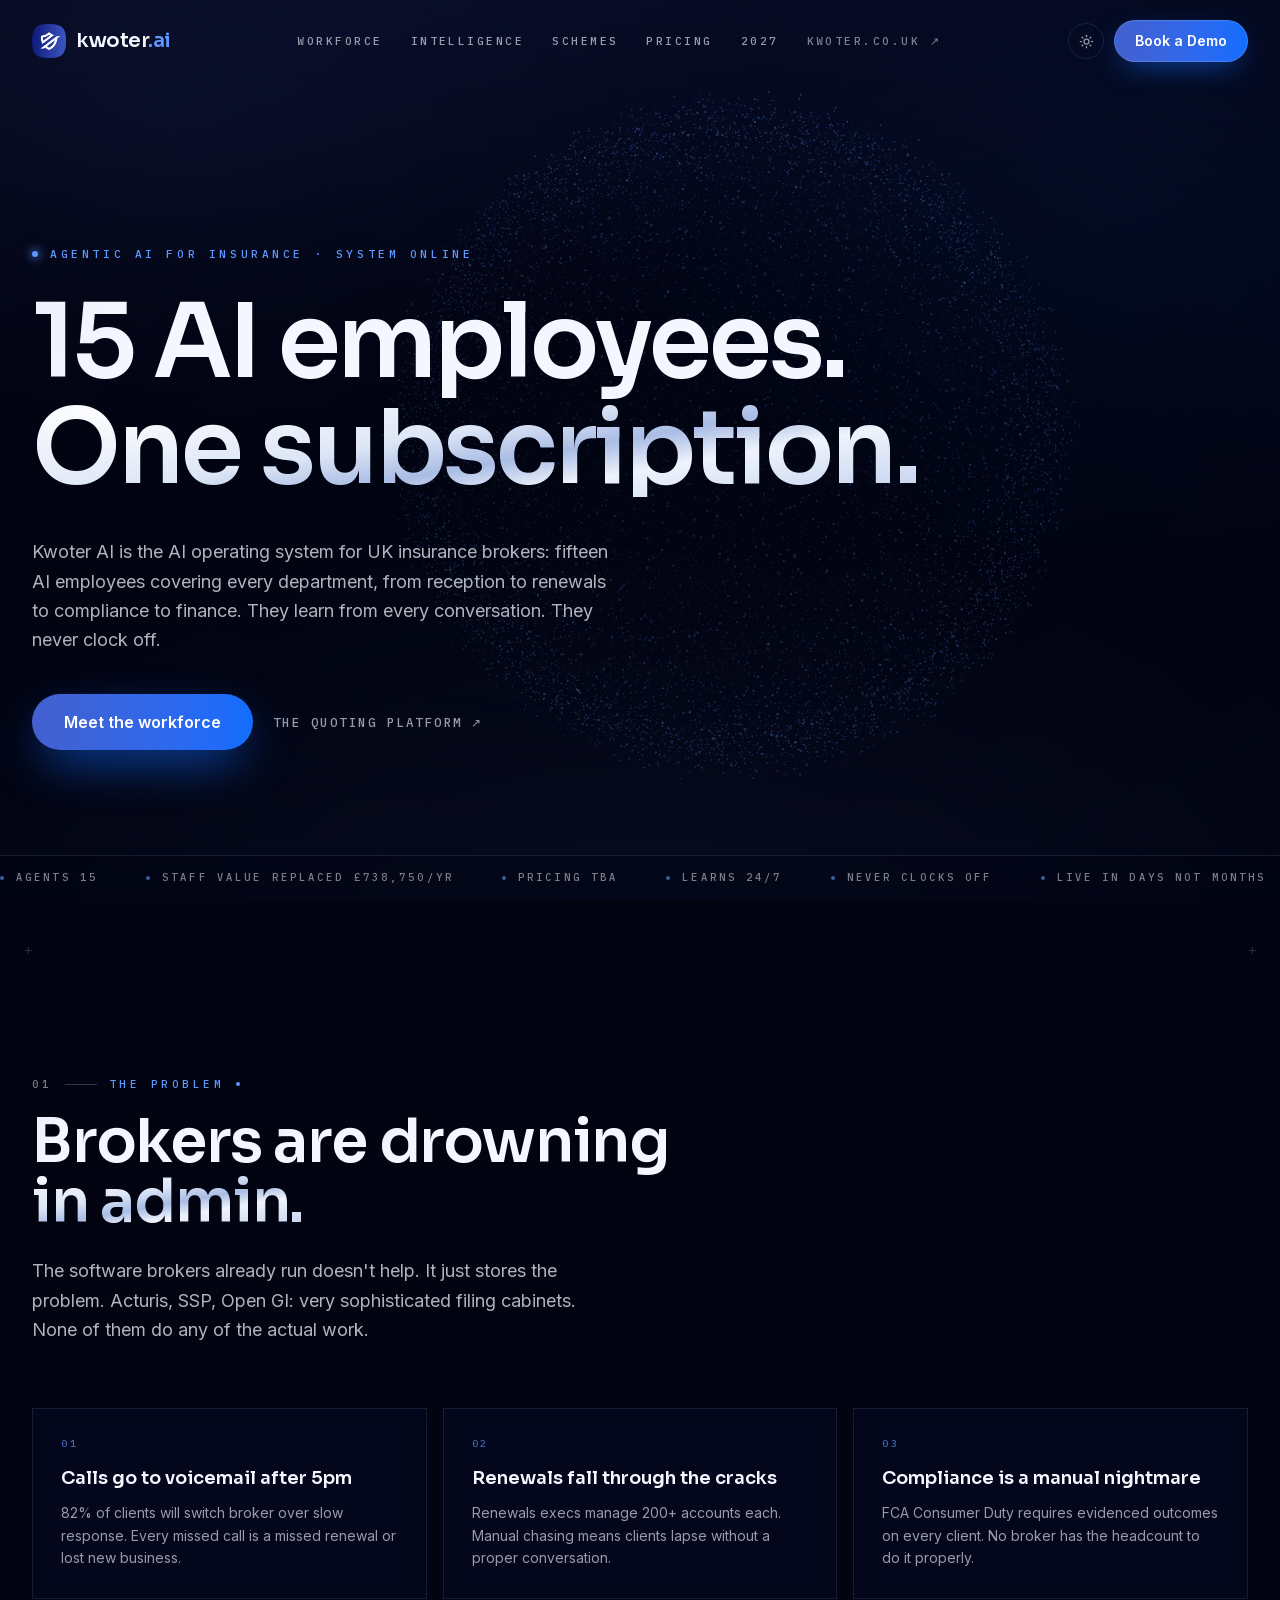
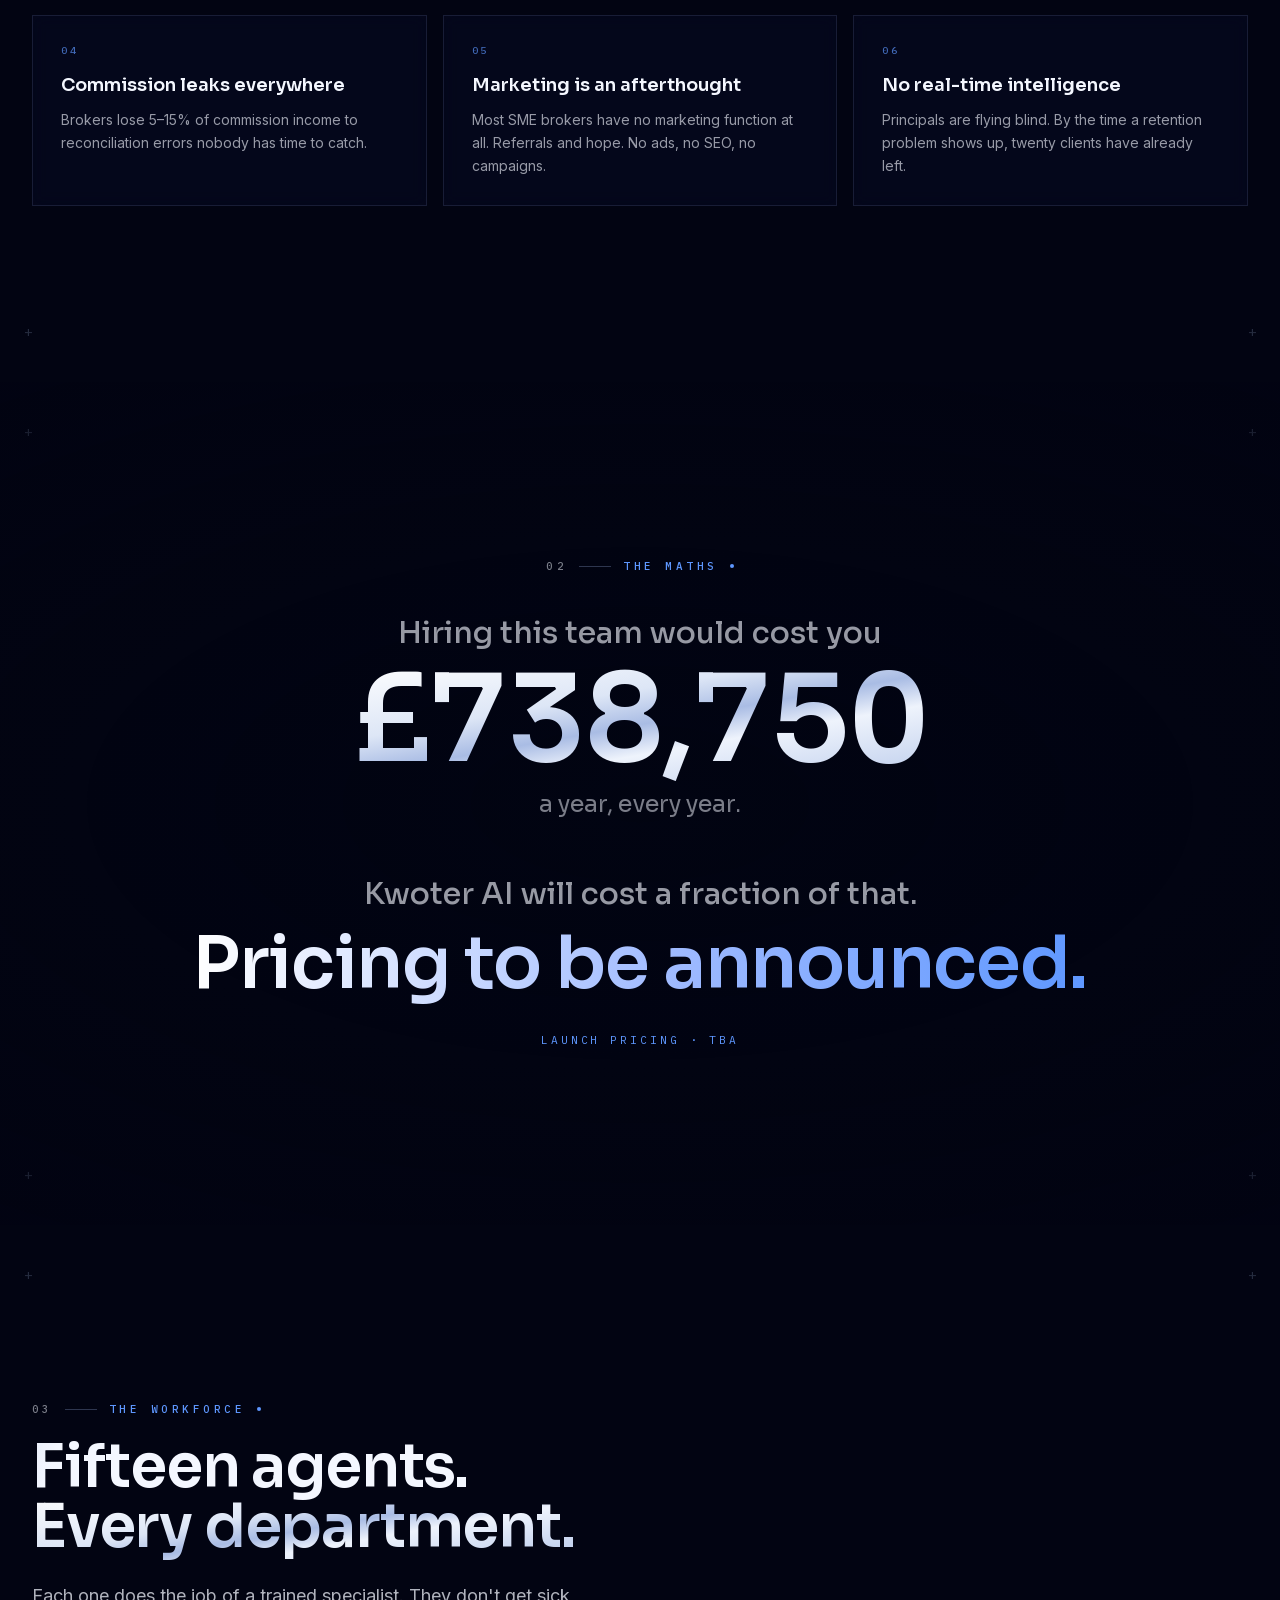
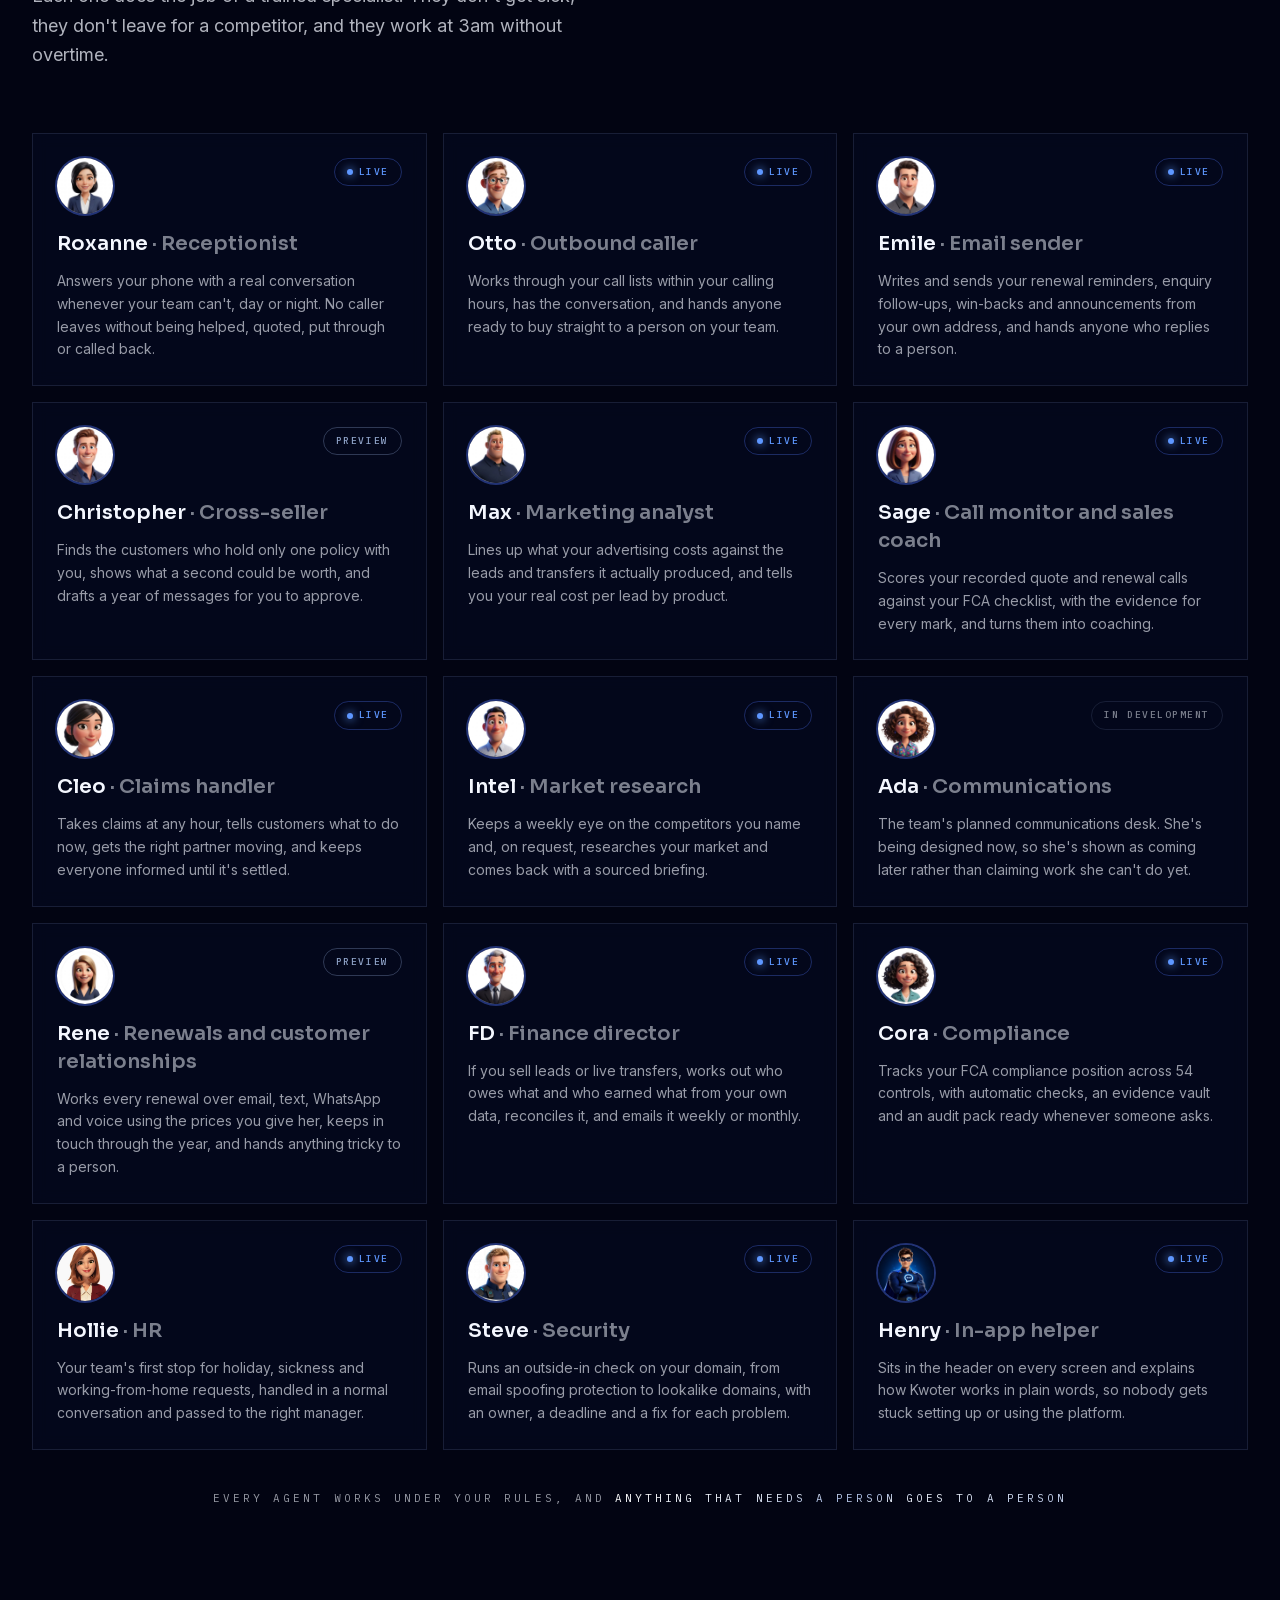
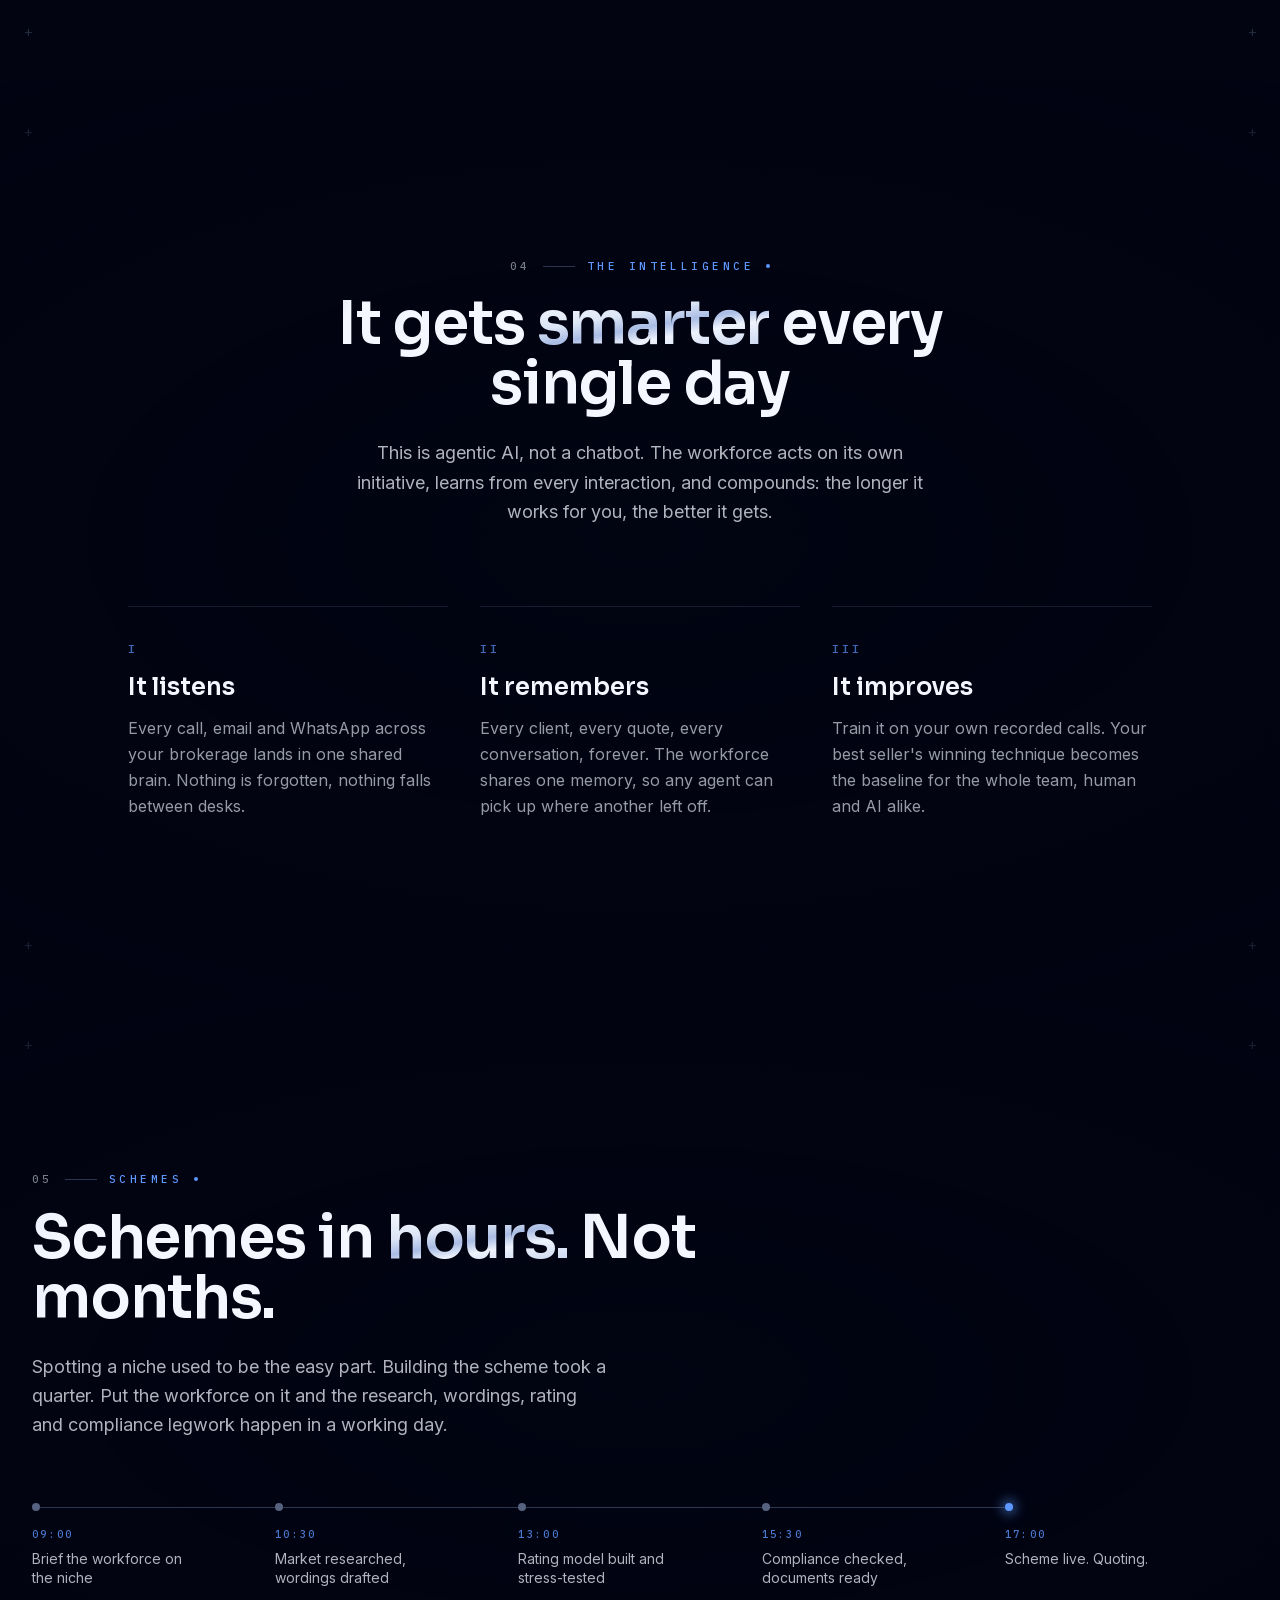
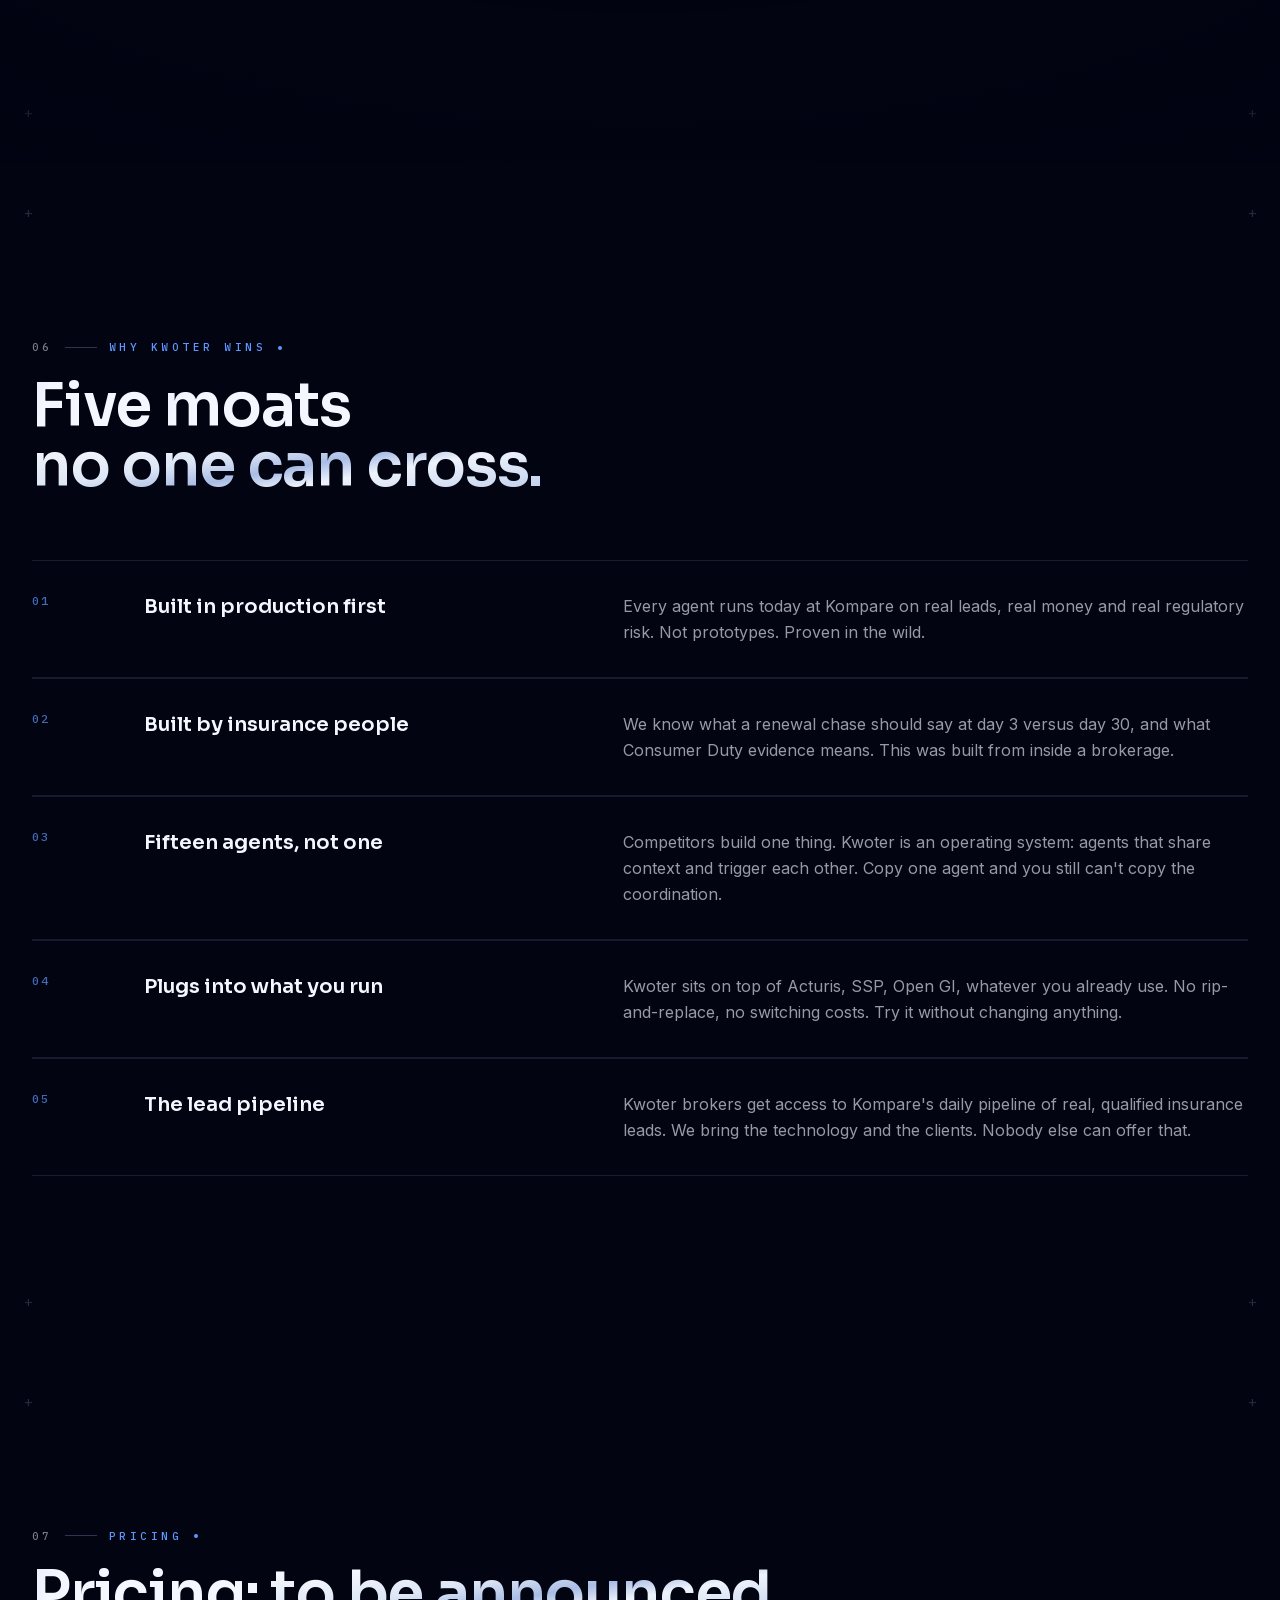
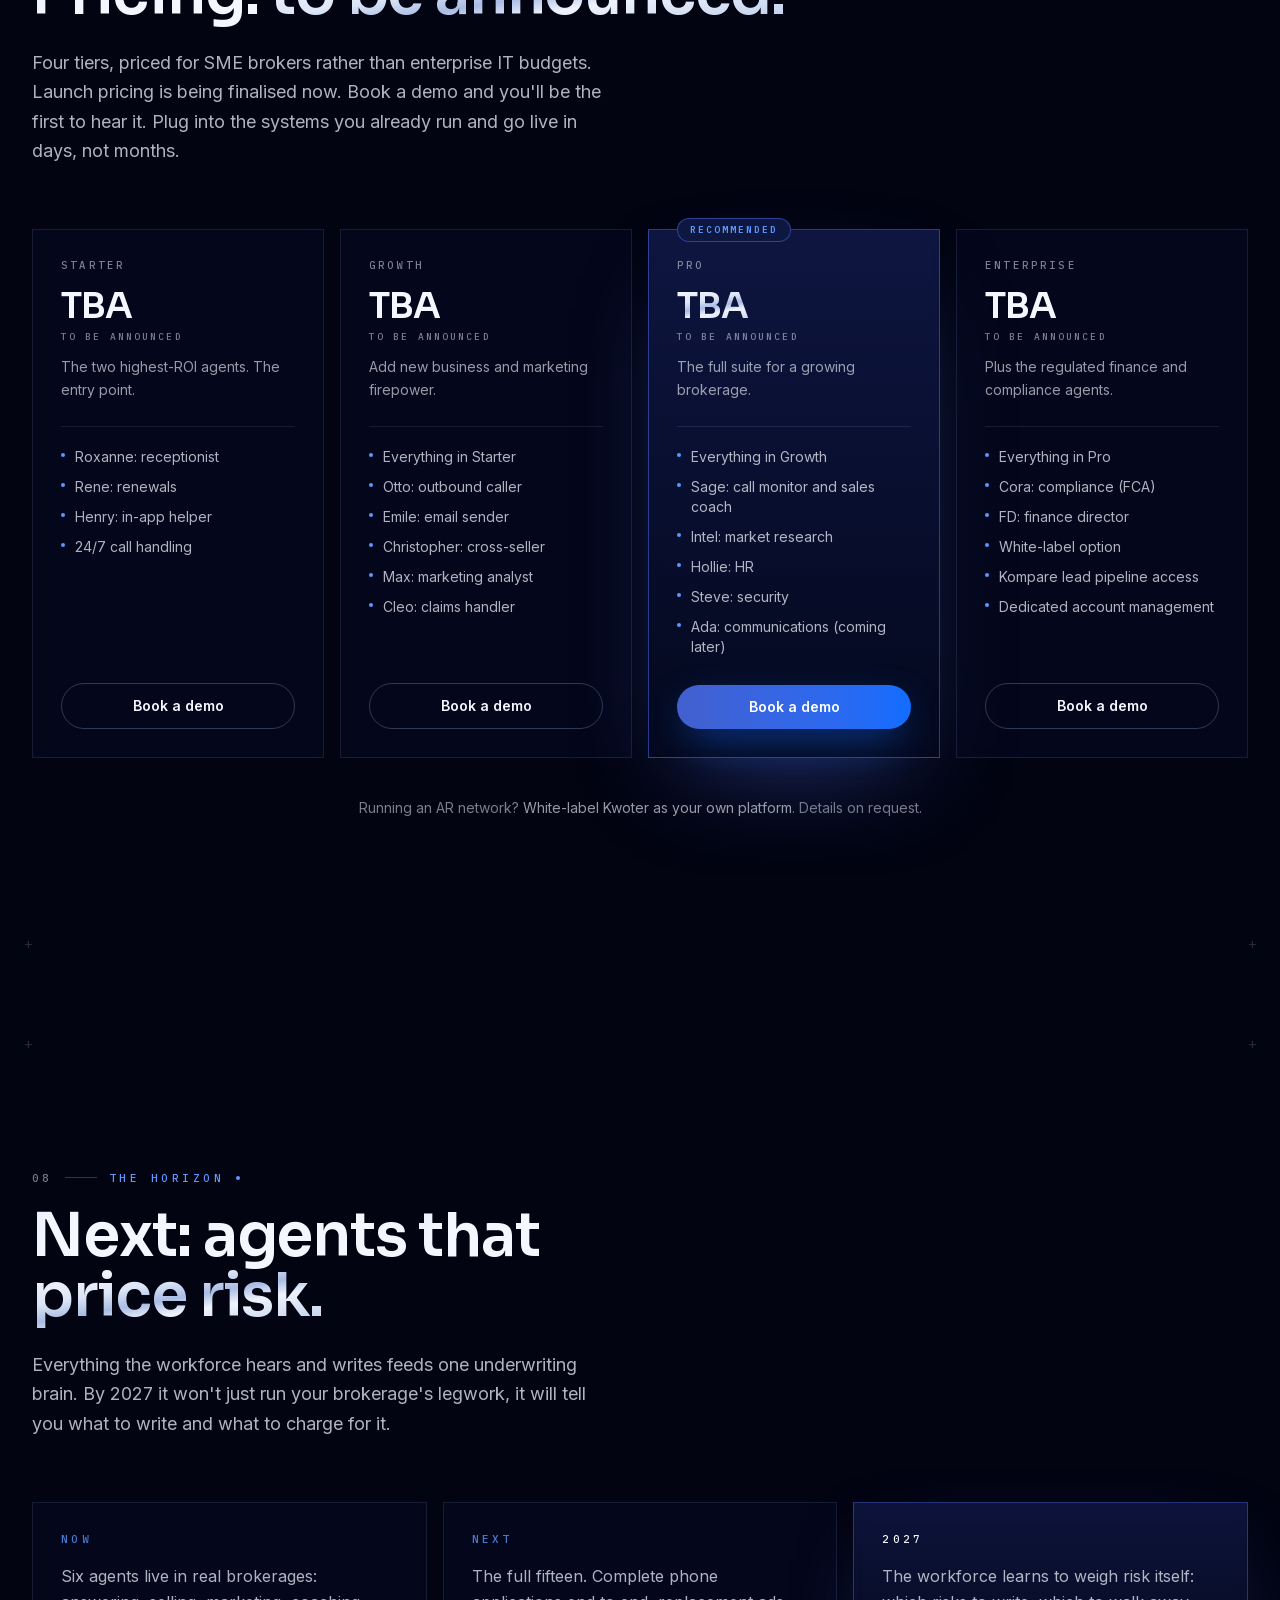
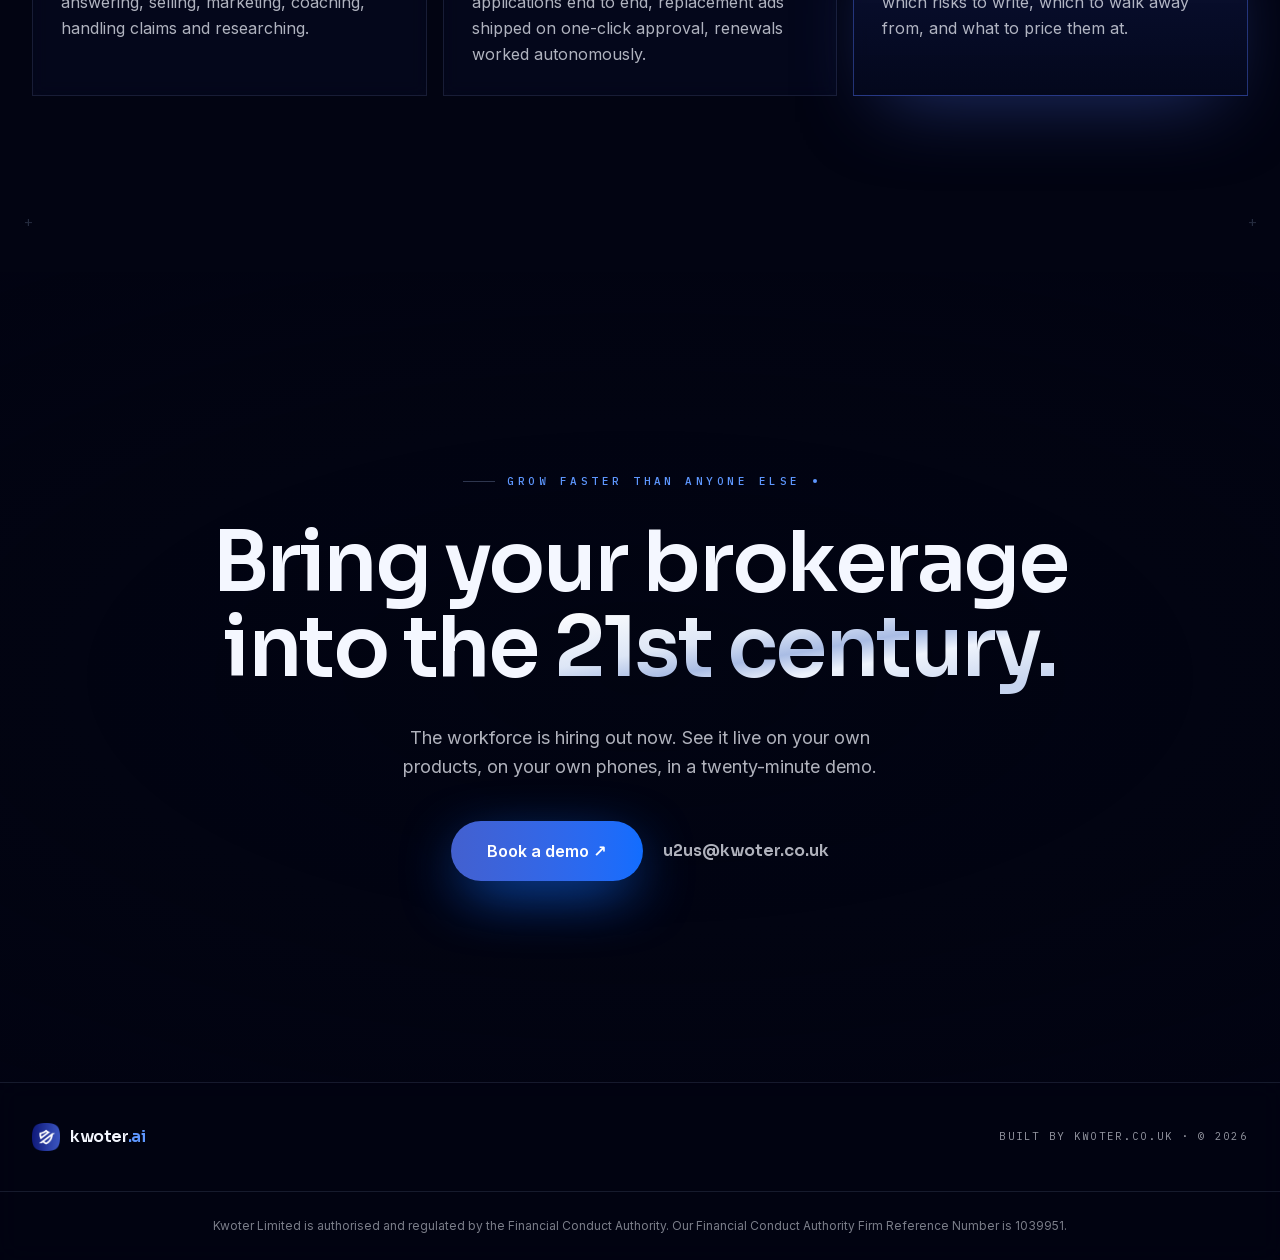
==== commit 7573e0ba: "Make kwoter.ai readable and citable by AI assistants - llms.txt: plain-text summary of what Kwoter A" ====
--- a/index.html
+++ b/index.html
@@ -1 +1 @@
-<!DOCTYPE html><!--rsY_rBalCx596Zc3P0JG3--><html lang="en-GB" class="__variable_d8ebd1 __variable_ac70e9 __variable_aa62b7"><head><meta charSet="utf-8"/><meta name="viewport" content="width=device-width, initial-scale=1"/><link rel="preload" href="/_next/static/media/98e207f02528a563-s.p.woff2" as="font" crossorigin="" type="font/woff2"/><link rel="preload" href="/_next/static/media/d3ebbfd689654d3a-s.p.woff2" as="font" crossorigin="" type="font/woff2"/><link rel="preload" href="/_next/static/media/db96af6b531dc71f-s.p.woff2" as="font" crossorigin="" type="font/woff2"/><link rel="preload" href="/_next/static/media/e4af272ccee01ff0-s.p.woff2" as="font" crossorigin="" type="font/woff2"/><link rel="preload" href="/_next/static/media/f3f7e95f2dbc4fe4-s.p.woff2" as="font" crossorigin="" type="font/woff2"/><link rel="preload" as="image" href="/media/kwoter-mark.png"/><link rel="stylesheet" href="/_next/static/css/ee0fee85d212889c.css" data-precedence="next"/><link rel="preload" as="script" fetchPriority="low" href="/_next/static/chunks/webpack-d169f0980923b2cc.js"/><script src="/_next/static/chunks/4bd1b696-c023c6e3521b1417.js" async=""></script><script src="/_next/static/chunks/255-eb4aecc3ff015961.js" async=""></script><script src="/_next/static/chunks/main-app-583e7da23c0d595c.js" async=""></script><script src="/_next/static/chunks/44-e5572c5a3748a5c9.js" async=""></script><script src="/_next/static/chunks/app/layout-f577d77f3be69505.js" async=""></script><script src="/_next/static/chunks/b536a0f1-1ca0bcf0c4f8af4e.js" async=""></script><script src="/_next/static/chunks/bd904a5c-1c9b3cc2510777ff.js" async=""></script><script src="/_next/static/chunks/b79b7286-37d65316fe4a52f3.js" async=""></script><script src="/_next/static/chunks/716-81cf74eaac96585f.js" async=""></script><script src="/_next/static/chunks/app/page-d26abd54992ccfb5.js" async=""></script><meta name="next-size-adjust" content=""/><title>Kwoter AI | Your AI Workforce for Insurance</title><meta name="description" content="Fifteen AI employees for your insurance brokerage: receptionist, outbound caller, renewals, claims, compliance, finance and more. £738,750 of payroll replaced. Pricing to be announced. Built by Kwoter."/><meta property="og:title" content="Kwoter AI | Your AI Workforce for Insurance"/><meta property="og:description" content="Fifteen AI employees for your brokerage. Learns from every conversation. Builds schemes in hours, not months."/><meta name="twitter:card" content="summary"/><meta name="twitter:title" content="Kwoter AI | Your AI Workforce for Insurance"/><meta name="twitter:description" content="Fifteen AI employees for your brokerage. Learns from every conversation. Builds schemes in hours, not months."/><link rel="icon" href="/icon.png?bbf5ebcccd8def58" type="image/png" sizes="256x256"/><link rel="apple-touch-icon" href="/apple-icon.png?f000c47f570ffdb4" type="image/png" sizes="180x180"/><script>try{if(localStorage.getItem('kwoter-theme')==='light')document.documentElement.classList.add('light')}catch(e){}</script><script src="/_next/static/chunks/polyfills-42372ed130431b0a.js" noModule=""></script></head><body><div hidden=""><!--$--><!--/$--></div><main class="relative"><div class="pointer-events-none fixed inset-0 z-[100] flex items-center justify-center" aria-hidden="true"><div class="absolute inset-0 bg-[radial-gradient(ellipse_50%_40%_at_50%_50%,rgba(2,4,18,0.78),rgba(2,4,18,0.15)_70%,transparent_100%)]" style="opacity:1"></div><div class="relative flex flex-col items-center"><div class="flex items-center gap-3.5" style="opacity:0;transform:translateY(10px) scale(0.82)"><img alt="" width="52" height="52" decoding="async" data-nimg="1" class="rounded-[26%] shadow-[0_18px_50px_-12px_rgba(17,109,255,0.75)]" style="color:transparent" src="/media/kwoter-mark.png"/><span class="font-display text-4xl font-semibold tracking-tight text-frost">kwoter<span class="text-royal-2">.ai</span></span></div><p class="font-mono mt-5 text-[0.62rem] font-medium uppercase tracking-[0.34em] text-frost-40" style="opacity:0">Agentic AI for insurance</p><div class="relative mt-6 h-px w-44 overflow-hidden rounded-full bg-line"><div class="absolute inset-0 origin-left bg-gradient-to-r from-royal via-electric to-royal-2" style="transform:scaleX(0)"></div></div></div></div><div aria-hidden="true" class="fixed inset-0 z-0"><div style="position:relative;width:100%;height:100%;overflow:hidden;pointer-events:auto"><div style="width:100%;height:100%"><canvas style="display:block"></canvas></div></div></div><header class="fixed inset-x-0 top-0 z-50 transition-all duration-500 border-b border-transparent py-5" style="opacity:0;transform:translateY(-70px)"><div class="mx-auto flex max-w-7xl items-center justify-between px-5 lg:px-8"><a href="#top" aria-label="kwoter.ai home" class="flex items-center gap-2.5"><img alt="" loading="lazy" width="34" height="34" decoding="async" data-nimg="1" class="rounded-[26%]" style="color:transparent" src="/media/kwoter-mark.png"/><span class="font-display text-xl font-semibold tracking-tight text-frost">kwoter<span class="text-royal-2">.ai</span></span></a><nav class="font-mono hidden items-center gap-7 text-[0.7rem] font-medium uppercase tracking-[0.22em] lg:flex"><a href="#workforce" class="link-underline text-frost-56 transition hover:text-frost">Workforce</a><a href="#intelligence" class="link-underline text-frost-56 transition hover:text-frost">Intelligence</a><a href="#schemes" class="link-underline text-frost-56 transition hover:text-frost">Schemes</a><a href="#pricing" class="link-underline text-frost-56 transition hover:text-frost">Pricing</a><a href="#horizon" class="link-underline text-frost-56 transition hover:text-frost">2027</a><a href="https://www.kwoter.co.uk" class="link-underline text-frost-40 transition hover:text-frost">kwoter.co.uk ↗</a></nav><div class="flex items-center gap-2.5"><button type="button" aria-label="Switch to light mode" class="inline-flex h-9 w-9 items-center justify-center rounded-full border border-line text-frost-56 transition hover:border-line-strong hover:text-frost "><svg xmlns="http://www.w3.org/2000/svg" width="15" height="15" viewBox="0 0 24 24" fill="none" stroke="currentColor" stroke-width="2" stroke-linecap="round" stroke-linejoin="round" class="lucide lucide-sun"><circle cx="12" cy="12" r="4"></circle><path d="M12 2v2"></path><path d="M12 20v2"></path><path d="m4.93 4.93 1.41 1.41"></path><path d="m17.66 17.66 1.41 1.41"></path><path d="M2 12h2"></path><path d="M20 12h2"></path><path d="m6.34 17.66-1.41 1.41"></path><path d="m19.07 4.93-1.41 1.41"></path></svg></button><a href="https://www.kwoter.co.uk/#book-a-demo" class="group hidden items-center rounded-full border border-line-strong bg-gradient-to-r from-royal to-electric px-5 py-2.5 text-sm font-semibold text-white shadow-[0_10px_30px_-10px_rgba(17,109,255,0.7)] transition hover:brightness-110 sm:inline-flex"><span class="btn-swap" data-text="Book a Demo"><span>Book a Demo</span></span></a><button type="button" aria-label="Toggle menu" class="inline-flex h-9 w-9 items-center justify-center rounded-full border border-line text-frost lg:hidden"><svg xmlns="http://www.w3.org/2000/svg" width="16" height="16" viewBox="0 0 24 24" fill="none" stroke="currentColor" stroke-width="2" stroke-linecap="round" stroke-linejoin="round" class="lucide lucide-menu"><line x1="4" x2="20" y1="12" y2="12"></line><line x1="4" x2="20" y1="6" y2="6"></line><line x1="4" x2="20" y1="18" y2="18"></line></svg></button></div></div></header><div class="relative z-10"><section id="top" class="relative flex min-h-[100svh] flex-col justify-center overflow-hidden"><div class="veil pointer-events-none absolute inset-0" aria-hidden="true"></div><div class="relative z-10 mx-auto w-full max-w-7xl px-5 pt-24 lg:px-8"><p class="font-mono mb-8 flex items-center gap-3 text-[0.7rem] font-medium uppercase tracking-[0.32em] text-royal-2" style="opacity:0;transform:translateY(14px)"><span class="h-1.5 w-1.5 animate-pulse rounded-full bg-royal-2 shadow-[0_0_10px_2px_rgba(94,151,255,0.6)]"></span>Agentic AI for insurance · system online</p><h1 class="shimmer-go font-display max-w-5xl text-[clamp(3rem,8vw,7rem)] font-semibold leading-[0.95] tracking-[-0.03em]"><span class="block overflow-hidden pb-[0.08em]"><span data-shimmer="15 AI employees." class="shimmer-word block " style="animation-delay:4s;transform:translateY(112%)">15 AI employees.</span></span><span class="block overflow-hidden pb-[0.08em]"><span data-shimmer="One subscription." class="shimmer-word block text-chrome" style="animation-delay:4.18s;transform:translateY(112%)">One subscription.</span></span></h1><p class="mt-8 max-w-xl text-lg leading-relaxed text-frost-72" style="opacity:0;transform:translateY(16px)">Kwoter AI is the AI operating system for UK insurance brokers: fifteen AI employees covering every department, from reception to renewals to compliance to finance. They learn from every conversation. They never clock off.</p><div class="mt-10 flex flex-wrap items-center gap-5" style="opacity:0;transform:translateY(16px)"><a href="#problem" class="group inline-flex items-center rounded-full bg-gradient-to-r from-royal to-electric px-8 py-4 text-base font-semibold text-white shadow-[0_18px_50px_-12px_rgba(17,109,255,0.8)] transition hover:brightness-110"><span class="btn-swap" data-text="Meet the workforce"><span>Meet the workforce</span></span></a><a href="https://www.kwoter.co.uk" class="group font-mono inline-flex items-center gap-2 text-[0.78rem] font-medium uppercase tracking-[0.2em] text-frost-56 transition hover:text-frost"><span class="link-underline">The quoting platform</span><span aria-hidden="true" class="transition-transform duration-300 group-hover:translate-x-1">↗</span></a></div></div><div class="absolute inset-x-0 bottom-0 z-10 border-t border-line bg-void/40 backdrop-blur-sm" style="opacity:0"><div class="flex overflow-hidden"><div class="animate-marquee flex shrink-0 items-center gap-12 py-3.5 pr-12"><span class="font-mono flex items-center gap-3 whitespace-nowrap text-[0.65rem] font-medium uppercase tracking-[0.3em] text-frost-40"><span class="h-1 w-1 rounded-full bg-royal-2/60" aria-hidden="true"></span>AGENTS 15</span><span class="font-mono flex items-center gap-3 whitespace-nowrap text-[0.65rem] font-medium uppercase tracking-[0.3em] text-frost-40"><span class="h-1 w-1 rounded-full bg-royal-2/60" aria-hidden="true"></span>STAFF VALUE REPLACED £738,750/YR</span><span class="font-mono flex items-center gap-3 whitespace-nowrap text-[0.65rem] font-medium uppercase tracking-[0.3em] text-frost-40"><span class="h-1 w-1 rounded-full bg-royal-2/60" aria-hidden="true"></span>PRICING TBA</span><span class="font-mono flex items-center gap-3 whitespace-nowrap text-[0.65rem] font-medium uppercase tracking-[0.3em] text-frost-40"><span class="h-1 w-1 rounded-full bg-royal-2/60" aria-hidden="true"></span>LEARNS 24/7</span><span class="font-mono flex items-center gap-3 whitespace-nowrap text-[0.65rem] font-medium uppercase tracking-[0.3em] text-frost-40"><span class="h-1 w-1 rounded-full bg-royal-2/60" aria-hidden="true"></span>NEVER CLOCKS OFF</span><span class="font-mono flex items-center gap-3 whitespace-nowrap text-[0.65rem] font-medium uppercase tracking-[0.3em] text-frost-40"><span class="h-1 w-1 rounded-full bg-royal-2/60" aria-hidden="true"></span>LIVE IN DAYS NOT MONTHS</span><span class="font-mono flex items-center gap-3 whitespace-nowrap text-[0.65rem] font-medium uppercase tracking-[0.3em] text-frost-40"><span class="h-1 w-1 rounded-full bg-royal-2/60" aria-hidden="true"></span>AGENTS 15</span><span class="font-mono flex items-center gap-3 whitespace-nowrap text-[0.65rem] font-medium uppercase tracking-[0.3em] text-frost-40"><span class="h-1 w-1 rounded-full bg-royal-2/60" aria-hidden="true"></span>STAFF VALUE REPLACED £738,750/YR</span><span class="font-mono flex items-center gap-3 whitespace-nowrap text-[0.65rem] font-medium uppercase tracking-[0.3em] text-frost-40"><span class="h-1 w-1 rounded-full bg-royal-2/60" aria-hidden="true"></span>PRICING TBA</span><span class="font-mono flex items-center gap-3 whitespace-nowrap text-[0.65rem] font-medium uppercase tracking-[0.3em] text-frost-40"><span class="h-1 w-1 rounded-full bg-royal-2/60" aria-hidden="true"></span>LEARNS 24/7</span><span class="font-mono flex items-center gap-3 whitespace-nowrap text-[0.65rem] font-medium uppercase tracking-[0.3em] text-frost-40"><span class="h-1 w-1 rounded-full bg-royal-2/60" aria-hidden="true"></span>NEVER CLOCKS OFF</span><span class="font-mono flex items-center gap-3 whitespace-nowrap text-[0.65rem] font-medium uppercase tracking-[0.3em] text-frost-40"><span class="h-1 w-1 rounded-full bg-royal-2/60" aria-hidden="true"></span>LIVE IN DAYS NOT MONTHS</span></div><div class="animate-marquee flex shrink-0 items-center gap-12 py-3.5 pr-12" aria-hidden="true"><span class="font-mono flex items-center gap-3 whitespace-nowrap text-[0.65rem] font-medium uppercase tracking-[0.3em] text-frost-40"><span class="h-1 w-1 rounded-full bg-royal-2/60" aria-hidden="true"></span>AGENTS 15</span><span class="font-mono flex items-center gap-3 whitespace-nowrap text-[0.65rem] font-medium uppercase tracking-[0.3em] text-frost-40"><span class="h-1 w-1 rounded-full bg-royal-2/60" aria-hidden="true"></span>STAFF VALUE REPLACED £738,750/YR</span><span class="font-mono flex items-center gap-3 whitespace-nowrap text-[0.65rem] font-medium uppercase tracking-[0.3em] text-frost-40"><span class="h-1 w-1 rounded-full bg-royal-2/60" aria-hidden="true"></span>PRICING TBA</span><span class="font-mono flex items-center gap-3 whitespace-nowrap text-[0.65rem] font-medium uppercase tracking-[0.3em] text-frost-40"><span class="h-1 w-1 rounded-full bg-royal-2/60" aria-hidden="true"></span>LEARNS 24/7</span><span class="font-mono flex items-center gap-3 whitespace-nowrap text-[0.65rem] font-medium uppercase tracking-[0.3em] text-frost-40"><span class="h-1 w-1 rounded-full bg-royal-2/60" aria-hidden="true"></span>NEVER CLOCKS OFF</span><span class="font-mono flex items-center gap-3 whitespace-nowrap text-[0.65rem] font-medium uppercase tracking-[0.3em] text-frost-40"><span class="h-1 w-1 rounded-full bg-royal-2/60" aria-hidden="true"></span>LIVE IN DAYS NOT MONTHS</span><span class="font-mono flex items-center gap-3 whitespace-nowrap text-[0.65rem] font-medium uppercase tracking-[0.3em] text-frost-40"><span class="h-1 w-1 rounded-full bg-royal-2/60" aria-hidden="true"></span>AGENTS 15</span><span class="font-mono flex items-center gap-3 whitespace-nowrap text-[0.65rem] font-medium uppercase tracking-[0.3em] text-frost-40"><span class="h-1 w-1 rounded-full bg-royal-2/60" aria-hidden="true"></span>STAFF VALUE REPLACED £738,750/YR</span><span class="font-mono flex items-center gap-3 whitespace-nowrap text-[0.65rem] font-medium uppercase tracking-[0.3em] text-frost-40"><span class="h-1 w-1 rounded-full bg-royal-2/60" aria-hidden="true"></span>PRICING TBA</span><span class="font-mono flex items-center gap-3 whitespace-nowrap text-[0.65rem] font-medium uppercase tracking-[0.3em] text-frost-40"><span class="h-1 w-1 rounded-full bg-royal-2/60" aria-hidden="true"></span>LEARNS 24/7</span><span class="font-mono flex items-center gap-3 whitespace-nowrap text-[0.65rem] font-medium uppercase tracking-[0.3em] text-frost-40"><span class="h-1 w-1 rounded-full bg-royal-2/60" aria-hidden="true"></span>NEVER CLOCKS OFF</span><span class="font-mono flex items-center gap-3 whitespace-nowrap text-[0.65rem] font-medium uppercase tracking-[0.3em] text-frost-40"><span class="h-1 w-1 rounded-full bg-royal-2/60" aria-hidden="true"></span>LIVE IN DAYS NOT MONTHS</span></div></div></div></section><section id="problem" class="relative py-32 lg:py-44"><div aria-hidden="true" class="font-mono pointer-events-none absolute inset-x-6 inset-y-10 hidden text-sm text-silver-2/25 select-none lg:block"><span class="absolute left-0 top-0">+</span><span class="absolute right-0 top-0">+</span><span class="absolute bottom-0 left-0">+</span><span class="absolute bottom-0 right-0">+</span></div><div class="relative z-10 mx-auto max-w-7xl px-5 lg:px-8"><div class="max-w-3xl" style="opacity:0;transform:translateY(24px)"><p class="font-mono flex items-center gap-3 text-[0.68rem] font-medium uppercase tracking-[0.32em] text-royal-2"><span class="text-frost-40">01</span><span class="h-px w-8 bg-line-strong" aria-hidden="true"></span>The problem<span class="h-1 w-1 animate-pulse rounded-full bg-royal-2" aria-hidden="true"></span></p><h2 class="font-display mt-5 text-3xl font-semibold tracking-[-0.02em] sm:text-6xl"><span class=""><span class="inline-block overflow-hidden pb-[0.1em] align-top [margin-bottom:-0.1em]"><span class="shimmer-word inline-block" data-shimmer="Brokers" style="animation-delay:0.9s;transform:translateY(115%)">Brokers</span></span> <span class="inline-block overflow-hidden pb-[0.1em] align-top [margin-bottom:-0.1em]"><span class="shimmer-word inline-block" data-shimmer="are" style="animation-delay:1.02s;transform:translateY(115%)">are</span></span> <span class="inline-block overflow-hidden pb-[0.1em] align-top [margin-bottom:-0.1em]"><span class="shimmer-word inline-block" data-shimmer="drowning" style="animation-delay:1.1400000000000001s;transform:translateY(115%)">drowning</span></span> <span class="inline-block overflow-hidden pb-[0.1em] align-top [margin-bottom:-0.1em]"><span class="shimmer-word inline-block" data-shimmer="in admin." style="animation-delay:1.26s;transform:translateY(115%)"><span class="text-chrome">in admin.</span></span></span></span></h2><p class="mt-6 max-w-xl text-lg leading-relaxed text-frost-72">The software brokers already run doesn&#x27;t help. It just stores the problem. Acturis, SSP, Open GI: very sophisticated filing cabinets. None of them do any of the actual work.</p></div><div class="mt-16 grid gap-4 sm:grid-cols-2 lg:grid-cols-3"><div class="" style="opacity:0;transform:translateY(22px)"><div class="group h-full rounded-[--radius-lg] border border-line bg-void-2/50 p-7 backdrop-blur-sm transition-colors duration-500 hover:border-line-strong"><p class="font-mono text-[0.62rem] font-medium uppercase tracking-[0.26em] text-royal-2/70">01</p><h3 class="font-display mt-3 text-lg font-semibold text-frost">Calls go to voicemail after 5pm</h3><p class="mt-2.5 text-sm leading-relaxed text-frost-56">82% of clients will switch broker over slow response. Every missed call is a missed renewal or lost new business.</p></div></div><div class="" style="opacity:0;transform:translateY(22px)"><div class="group h-full rounded-[--radius-lg] border border-line bg-void-2/50 p-7 backdrop-blur-sm transition-colors duration-500 hover:border-line-strong"><p class="font-mono text-[0.62rem] font-medium uppercase tracking-[0.26em] text-royal-2/70">02</p><h3 class="font-display mt-3 text-lg font-semibold text-frost">Renewals fall through the cracks</h3><p class="mt-2.5 text-sm leading-relaxed text-frost-56">Renewals execs manage 200+ accounts each. Manual chasing means clients lapse without a proper conversation.</p></div></div><div class="" style="opacity:0;transform:translateY(22px)"><div class="group h-full rounded-[--radius-lg] border border-line bg-void-2/50 p-7 backdrop-blur-sm transition-colors duration-500 hover:border-line-strong"><p class="font-mono text-[0.62rem] font-medium uppercase tracking-[0.26em] text-royal-2/70">03</p><h3 class="font-display mt-3 text-lg font-semibold text-frost">Compliance is a manual nightmare</h3><p class="mt-2.5 text-sm leading-relaxed text-frost-56">FCA Consumer Duty requires evidenced outcomes on every client. No broker has the headcount to do it properly.</p></div></div><div class="" style="opacity:0;transform:translateY(22px)"><div class="group h-full rounded-[--radius-lg] border border-line bg-void-2/50 p-7 backdrop-blur-sm transition-colors duration-500 hover:border-line-strong"><p class="font-mono text-[0.62rem] font-medium uppercase tracking-[0.26em] text-royal-2/70">04</p><h3 class="font-display mt-3 text-lg font-semibold text-frost">Commission leaks everywhere</h3><p class="mt-2.5 text-sm leading-relaxed text-frost-56">Brokers lose 5–15% of commission income to reconciliation errors nobody has time to catch.</p></div></div><div class="" style="opacity:0;transform:translateY(22px)"><div class="group h-full rounded-[--radius-lg] border border-line bg-void-2/50 p-7 backdrop-blur-sm transition-colors duration-500 hover:border-line-strong"><p class="font-mono text-[0.62rem] font-medium uppercase tracking-[0.26em] text-royal-2/70">05</p><h3 class="font-display mt-3 text-lg font-semibold text-frost">Marketing is an afterthought</h3><p class="mt-2.5 text-sm leading-relaxed text-frost-56">Most SME brokers have no marketing function at all. Referrals and hope. No ads, no SEO, no campaigns.</p></div></div><div class="" style="opacity:0;transform:translateY(22px)"><div class="group h-full rounded-[--radius-lg] border border-line bg-void-2/50 p-7 backdrop-blur-sm transition-colors duration-500 hover:border-line-strong"><p class="font-mono text-[0.62rem] font-medium uppercase tracking-[0.26em] text-royal-2/70">06</p><h3 class="font-display mt-3 text-lg font-semibold text-frost">No real-time intelligence</h3><p class="mt-2.5 text-sm leading-relaxed text-frost-56">Principals are flying blind. By the time a retention problem shows up, twenty clients have already left.</p></div></div></div></div></section><section id="maths" class="relative py-32 lg:py-44"><div aria-hidden="true" class="font-mono pointer-events-none absolute inset-x-6 inset-y-10 hidden text-sm text-silver-2/25 select-none lg:block"><span class="absolute left-0 top-0">+</span><span class="absolute right-0 top-0">+</span><span class="absolute bottom-0 left-0">+</span><span class="absolute bottom-0 right-0">+</span></div><div class="veil pointer-events-none absolute inset-0" aria-hidden="true"></div><div class="relative z-10 mx-auto max-w-7xl px-5 text-center lg:px-8"><div style="opacity:0;transform:translateY(24px)"><p class="font-mono flex items-center gap-3 text-[0.68rem] font-medium uppercase tracking-[0.32em] text-royal-2 justify-center"><span class="text-frost-40">02</span><span class="h-px w-8 bg-line-strong" aria-hidden="true"></span>The maths<span class="h-1 w-1 animate-pulse rounded-full bg-royal-2" aria-hidden="true"></span></p></div><div style="opacity:0;transform:translateY(24px)"><p class="font-display mt-10 text-2xl font-medium text-frost-56 sm:text-3xl">Hiring this team would cost you</p><p class="font-display mt-2 text-[clamp(3.2rem,9.5vw,8rem)] font-semibold leading-none tracking-[-0.03em]"><span class="text-chrome">£<span class="tabular-nums">0</span></span></p><p class="font-display mt-2 text-xl text-frost-40 sm:text-2xl">a year, every year.</p></div><div style="opacity:0;transform:translateY(24px)"><p class="font-display mt-14 text-2xl font-medium text-frost-56 sm:text-3xl">Kwoter AI will cost a fraction of that.</p><p class="font-display mt-4 text-[clamp(2.2rem,6vw,4.5rem)] font-semibold leading-none tracking-[-0.02em]"><span class="text-gradient">Pricing to be announced.</span></p><p class="font-mono mx-auto mt-8 max-w-md text-[0.7rem] uppercase tracking-[0.26em] text-royal-2">Launch pricing · TBA</p></div></div></section><section id="workforce" class="relative py-32 lg:py-44"><div aria-hidden="true" class="font-mono pointer-events-none absolute inset-x-6 inset-y-10 hidden text-sm text-silver-2/25 select-none lg:block"><span class="absolute left-0 top-0">+</span><span class="absolute right-0 top-0">+</span><span class="absolute bottom-0 left-0">+</span><span class="absolute bottom-0 right-0">+</span></div><div class="relative z-10 mx-auto max-w-7xl px-5 lg:px-8"><div class="max-w-3xl" style="opacity:0;transform:translateY(24px)"><p class="font-mono flex items-center gap-3 text-[0.68rem] font-medium uppercase tracking-[0.32em] text-royal-2"><span class="text-frost-40">03</span><span class="h-px w-8 bg-line-strong" aria-hidden="true"></span>The workforce<span class="h-1 w-1 animate-pulse rounded-full bg-royal-2" aria-hidden="true"></span></p><h2 class="font-display mt-5 text-3xl font-semibold tracking-[-0.02em] sm:text-6xl"><span class=""><span class="inline-block overflow-hidden pb-[0.1em] align-top [margin-bottom:-0.1em]"><span class="shimmer-word inline-block" data-shimmer="Fifteen" style="animation-delay:0.9s;transform:translateY(115%)">Fifteen</span></span> <span class="inline-block overflow-hidden pb-[0.1em] align-top [margin-bottom:-0.1em]"><span class="shimmer-word inline-block" data-shimmer="agents." style="animation-delay:1.02s;transform:translateY(115%)">agents.</span></span> <span class="inline-block overflow-hidden pb-[0.1em] align-top [margin-bottom:-0.1em]"><span class="shimmer-word inline-block" data-shimmer="Every department." style="animation-delay:1.1400000000000001s;transform:translateY(115%)"><span class="text-chrome">Every department.</span></span></span></span></h2><p class="mt-6 max-w-xl text-lg leading-relaxed text-frost-72">Each one does the job of a trained specialist. They don&#x27;t get sick, they don&#x27;t leave for a competitor, and they work at 3am without overtime.</p></div><div class="mt-16 grid gap-4 sm:grid-cols-2 lg:grid-cols-3"><div class="" style="opacity:0;transform:translateY(22px)"><article class="group relative h-full overflow-hidden rounded-[--radius-lg] border border-line bg-void-2/55 p-6 backdrop-blur-sm transition-all duration-500 [transition-timing-function:var(--ease-fluid)] hover:-translate-y-1.5 hover:border-line-strong hover:bg-navy/35"><div class="flex items-start justify-between gap-4"><div class="relative h-14 w-14 overflow-hidden rounded-full ring-2 ring-royal/50"><img alt="" loading="lazy" decoding="async" data-nimg="fill" class="object-cover" style="position:absolute;height:100%;width:100%;left:0;top:0;right:0;bottom:0;color:transparent" src="/avatars/roxanne-bust.jpg"/></div><span class="font-mono flex items-center gap-1.5 rounded-full border px-3 py-1.5 text-[0.6rem] font-medium uppercase tracking-[0.16em] border-royal/40 text-royal-2"><span class="h-1.5 w-1.5 rounded-full bg-royal-2 shadow-[0_0_8px_2px_rgba(94,151,255,0.5)]"></span>Live</span></div><h3 class="font-display mt-4 text-xl font-semibold text-frost">Roxanne<span class="text-frost-40"> · <!-- -->Receptionist</span></h3><p class="mt-3 text-sm leading-relaxed text-frost-56">Answers your phone with a real conversation whenever your team can&#x27;t, day or night. No caller leaves without being helped, quoted, put through or called back.</p></article></div><div class="" style="opacity:0;transform:translateY(22px)"><article class="group relative h-full overflow-hidden rounded-[--radius-lg] border border-line bg-void-2/55 p-6 backdrop-blur-sm transition-all duration-500 [transition-timing-function:var(--ease-fluid)] hover:-translate-y-1.5 hover:border-line-strong hover:bg-navy/35"><div class="flex items-start justify-between gap-4"><div class="relative h-14 w-14 overflow-hidden rounded-full ring-2 ring-royal/50"><img alt="" loading="lazy" decoding="async" data-nimg="fill" class="object-cover" style="position:absolute;height:100%;width:100%;left:0;top:0;right:0;bottom:0;color:transparent" src="/avatars/otto.jpg"/></div><span class="font-mono flex items-center gap-1.5 rounded-full border px-3 py-1.5 text-[0.6rem] font-medium uppercase tracking-[0.16em] border-royal/40 text-royal-2"><span class="h-1.5 w-1.5 rounded-full bg-royal-2 shadow-[0_0_8px_2px_rgba(94,151,255,0.5)]"></span>Live</span></div><h3 class="font-display mt-4 text-xl font-semibold text-frost">Otto<span class="text-frost-40"> · <!-- -->Outbound caller</span></h3><p class="mt-3 text-sm leading-relaxed text-frost-56">Works through your call lists within your calling hours, has the conversation, and hands anyone ready to buy straight to a person on your team.</p></article></div><div class="" style="opacity:0;transform:translateY(22px)"><article class="group relative h-full overflow-hidden rounded-[--radius-lg] border border-line bg-void-2/55 p-6 backdrop-blur-sm transition-all duration-500 [transition-timing-function:var(--ease-fluid)] hover:-translate-y-1.5 hover:border-line-strong hover:bg-navy/35"><div class="flex items-start justify-between gap-4"><div class="relative h-14 w-14 overflow-hidden rounded-full ring-2 ring-royal/50"><img alt="" loading="lazy" decoding="async" data-nimg="fill" class="object-cover" style="position:absolute;height:100%;width:100%;left:0;top:0;right:0;bottom:0;color:transparent" src="/avatars/emile.jpg"/></div><span class="font-mono flex items-center gap-1.5 rounded-full border px-3 py-1.5 text-[0.6rem] font-medium uppercase tracking-[0.16em] border-royal/40 text-royal-2"><span class="h-1.5 w-1.5 rounded-full bg-royal-2 shadow-[0_0_8px_2px_rgba(94,151,255,0.5)]"></span>Live</span></div><h3 class="font-display mt-4 text-xl font-semibold text-frost">Emile<span class="text-frost-40"> · <!-- -->Email sender</span></h3><p class="mt-3 text-sm leading-relaxed text-frost-56">Writes and sends your renewal reminders, enquiry follow-ups, win-backs and announcements from your own address, and hands anyone who replies to a person.</p></article></div><div class="" style="opacity:0;transform:translateY(22px)"><article class="group relative h-full overflow-hidden rounded-[--radius-lg] border border-line bg-void-2/55 p-6 backdrop-blur-sm transition-all duration-500 [transition-timing-function:var(--ease-fluid)] hover:-translate-y-1.5 hover:border-line-strong hover:bg-navy/35"><div class="flex items-start justify-between gap-4"><div class="relative h-14 w-14 overflow-hidden rounded-full ring-2 ring-royal/50"><img alt="" loading="lazy" decoding="async" data-nimg="fill" class="object-cover" style="position:absolute;height:100%;width:100%;left:0;top:0;right:0;bottom:0;color:transparent" src="/avatars/christopher.jpg"/></div><span class="font-mono flex items-center gap-1.5 rounded-full border px-3 py-1.5 text-[0.6rem] font-medium uppercase tracking-[0.16em] border-line-strong text-silver-2">Preview</span></div><h3 class="font-display mt-4 text-xl font-semibold text-frost">Christopher<span class="text-frost-40"> · <!-- -->Cross-seller</span></h3><p class="mt-3 text-sm leading-relaxed text-frost-56">Finds the customers who hold only one policy with you, shows what a second could be worth, and drafts a year of messages for you to approve.</p></article></div><div class="" style="opacity:0;transform:translateY(22px)"><article class="group relative h-full overflow-hidden rounded-[--radius-lg] border border-line bg-void-2/55 p-6 backdrop-blur-sm transition-all duration-500 [transition-timing-function:var(--ease-fluid)] hover:-translate-y-1.5 hover:border-line-strong hover:bg-navy/35"><div class="flex items-start justify-between gap-4"><div class="relative h-14 w-14 overflow-hidden rounded-full ring-2 ring-royal/50"><img alt="" loading="lazy" decoding="async" data-nimg="fill" class="object-cover" style="position:absolute;height:100%;width:100%;left:0;top:0;right:0;bottom:0;color:transparent" src="/avatars/max.jpg"/></div><span class="font-mono flex items-center gap-1.5 rounded-full border px-3 py-1.5 text-[0.6rem] font-medium uppercase tracking-[0.16em] border-royal/40 text-royal-2"><span class="h-1.5 w-1.5 rounded-full bg-royal-2 shadow-[0_0_8px_2px_rgba(94,151,255,0.5)]"></span>Live</span></div><h3 class="font-display mt-4 text-xl font-semibold text-frost">Max<span class="text-frost-40"> · <!-- -->Marketing analyst</span></h3><p class="mt-3 text-sm leading-relaxed text-frost-56">Lines up what your advertising costs against the leads and transfers it actually produced, and tells you your real cost per lead by product.</p></article></div><div class="" style="opacity:0;transform:translateY(22px)"><article class="group relative h-full overflow-hidden rounded-[--radius-lg] border border-line bg-void-2/55 p-6 backdrop-blur-sm transition-all duration-500 [transition-timing-function:var(--ease-fluid)] hover:-translate-y-1.5 hover:border-line-strong hover:bg-navy/35"><div class="flex items-start justify-between gap-4"><div class="relative h-14 w-14 overflow-hidden rounded-full ring-2 ring-royal/50"><img alt="" loading="lazy" decoding="async" data-nimg="fill" class="object-cover" style="position:absolute;height:100%;width:100%;left:0;top:0;right:0;bottom:0;color:transparent" src="/avatars/sage.jpg"/></div><span class="font-mono flex items-center gap-1.5 rounded-full border px-3 py-1.5 text-[0.6rem] font-medium uppercase tracking-[0.16em] border-royal/40 text-royal-2"><span class="h-1.5 w-1.5 rounded-full bg-royal-2 shadow-[0_0_8px_2px_rgba(94,151,255,0.5)]"></span>Live</span></div><h3 class="font-display mt-4 text-xl font-semibold text-frost">Sage<span class="text-frost-40"> · <!-- -->Call monitor and sales coach</span></h3><p class="mt-3 text-sm leading-relaxed text-frost-56">Scores your recorded quote and renewal calls against your FCA checklist, with the evidence for every mark, and turns them into coaching.</p></article></div><div class="" style="opacity:0;transform:translateY(22px)"><article class="group relative h-full overflow-hidden rounded-[--radius-lg] border border-line bg-void-2/55 p-6 backdrop-blur-sm transition-all duration-500 [transition-timing-function:var(--ease-fluid)] hover:-translate-y-1.5 hover:border-line-strong hover:bg-navy/35"><div class="flex items-start justify-between gap-4"><div class="relative h-14 w-14 overflow-hidden rounded-full ring-2 ring-royal/50"><img alt="" loading="lazy" decoding="async" data-nimg="fill" class="object-cover" style="position:absolute;height:100%;width:100%;left:0;top:0;right:0;bottom:0;color:transparent" src="/avatars/cleo.jpg"/></div><span class="font-mono flex items-center gap-1.5 rounded-full border px-3 py-1.5 text-[0.6rem] font-medium uppercase tracking-[0.16em] border-royal/40 text-royal-2"><span class="h-1.5 w-1.5 rounded-full bg-royal-2 shadow-[0_0_8px_2px_rgba(94,151,255,0.5)]"></span>Live</span></div><h3 class="font-display mt-4 text-xl font-semibold text-frost">Cleo<span class="text-frost-40"> · <!-- -->Claims handler</span></h3><p class="mt-3 text-sm leading-relaxed text-frost-56">Takes claims at any hour, tells customers what to do now, gets the right partner moving, and keeps everyone informed until it&#x27;s settled.</p></article></div><div class="" style="opacity:0;transform:translateY(22px)"><article class="group relative h-full overflow-hidden rounded-[--radius-lg] border border-line bg-void-2/55 p-6 backdrop-blur-sm transition-all duration-500 [transition-timing-function:var(--ease-fluid)] hover:-translate-y-1.5 hover:border-line-strong hover:bg-navy/35"><div class="flex items-start justify-between gap-4"><div class="relative h-14 w-14 overflow-hidden rounded-full ring-2 ring-royal/50"><img alt="" loading="lazy" decoding="async" data-nimg="fill" class="object-cover" style="position:absolute;height:100%;width:100%;left:0;top:0;right:0;bottom:0;color:transparent" src="/avatars/intel.jpg"/></div><span class="font-mono flex items-center gap-1.5 rounded-full border px-3 py-1.5 text-[0.6rem] font-medium uppercase tracking-[0.16em] border-royal/40 text-royal-2"><span class="h-1.5 w-1.5 rounded-full bg-royal-2 shadow-[0_0_8px_2px_rgba(94,151,255,0.5)]"></span>Live</span></div><h3 class="font-display mt-4 text-xl font-semibold text-frost">Intel<span class="text-frost-40"> · <!-- -->Market research</span></h3><p class="mt-3 text-sm leading-relaxed text-frost-56">Keeps a weekly eye on the competitors you name and, on request, researches your market and comes back with a sourced briefing.</p></article></div><div class="" style="opacity:0;transform:translateY(22px)"><article class="group relative h-full overflow-hidden rounded-[--radius-lg] border border-line bg-void-2/55 p-6 backdrop-blur-sm transition-all duration-500 [transition-timing-function:var(--ease-fluid)] hover:-translate-y-1.5 hover:border-line-strong hover:bg-navy/35"><div class="flex items-start justify-between gap-4"><div class="relative h-14 w-14 overflow-hidden rounded-full ring-2 ring-royal/50"><img alt="" loading="lazy" decoding="async" data-nimg="fill" class="object-cover" style="position:absolute;height:100%;width:100%;left:0;top:0;right:0;bottom:0;color:transparent" src="/avatars/ada.jpg"/></div><span class="font-mono flex items-center gap-1.5 rounded-full border px-3 py-1.5 text-[0.6rem] font-medium uppercase tracking-[0.16em] border-line text-frost-40">In development</span></div><h3 class="font-display mt-4 text-xl font-semibold text-frost">Ada<span class="text-frost-40"> · <!-- -->Communications</span></h3><p class="mt-3 text-sm leading-relaxed text-frost-56">The team&#x27;s planned communications desk. She&#x27;s being designed now, so she&#x27;s shown as coming later rather than claiming work she can&#x27;t do yet.</p></article></div><div class="" style="opacity:0;transform:translateY(22px)"><article class="group relative h-full overflow-hidden rounded-[--radius-lg] border border-line bg-void-2/55 p-6 backdrop-blur-sm transition-all duration-500 [transition-timing-function:var(--ease-fluid)] hover:-translate-y-1.5 hover:border-line-strong hover:bg-navy/35"><div class="flex items-start justify-between gap-4"><div class="relative h-14 w-14 overflow-hidden rounded-full ring-2 ring-royal/50"><img alt="" loading="lazy" decoding="async" data-nimg="fill" class="object-cover" style="position:absolute;height:100%;width:100%;left:0;top:0;right:0;bottom:0;color:transparent" src="/avatars/rene.jpg"/></div><span class="font-mono flex items-center gap-1.5 rounded-full border px-3 py-1.5 text-[0.6rem] font-medium uppercase tracking-[0.16em] border-line-strong text-silver-2">Preview</span></div><h3 class="font-display mt-4 text-xl font-semibold text-frost">Rene<span class="text-frost-40"> · <!-- -->Renewals and customer relationships</span></h3><p class="mt-3 text-sm leading-relaxed text-frost-56">Works every renewal over email, text, WhatsApp and voice using the prices you give her, keeps in touch through the year, and hands anything tricky to a person.</p></article></div><div class="" style="opacity:0;transform:translateY(22px)"><article class="group relative h-full overflow-hidden rounded-[--radius-lg] border border-line bg-void-2/55 p-6 backdrop-blur-sm transition-all duration-500 [transition-timing-function:var(--ease-fluid)] hover:-translate-y-1.5 hover:border-line-strong hover:bg-navy/35"><div class="flex items-start justify-between gap-4"><div class="relative h-14 w-14 overflow-hidden rounded-full ring-2 ring-royal/50"><img alt="" loading="lazy" decoding="async" data-nimg="fill" class="object-cover" style="position:absolute;height:100%;width:100%;left:0;top:0;right:0;bottom:0;color:transparent" src="/avatars/fd.jpg"/></div><span class="font-mono flex items-center gap-1.5 rounded-full border px-3 py-1.5 text-[0.6rem] font-medium uppercase tracking-[0.16em] border-royal/40 text-royal-2"><span class="h-1.5 w-1.5 rounded-full bg-royal-2 shadow-[0_0_8px_2px_rgba(94,151,255,0.5)]"></span>Live</span></div><h3 class="font-display mt-4 text-xl font-semibold text-frost">FD<span class="text-frost-40"> · <!-- -->Finance director</span></h3><p class="mt-3 text-sm leading-relaxed text-frost-56">If you sell leads or live transfers, works out who owes what and who earned what from your own data, reconciles it, and emails it weekly or monthly.</p></article></div><div class="" style="opacity:0;transform:translateY(22px)"><article class="group relative h-full overflow-hidden rounded-[--radius-lg] border border-line bg-void-2/55 p-6 backdrop-blur-sm transition-all duration-500 [transition-timing-function:var(--ease-fluid)] hover:-translate-y-1.5 hover:border-line-strong hover:bg-navy/35"><div class="flex items-start justify-between gap-4"><div class="relative h-14 w-14 overflow-hidden rounded-full ring-2 ring-royal/50"><img alt="" loading="lazy" decoding="async" data-nimg="fill" class="object-cover" style="position:absolute;height:100%;width:100%;left:0;top:0;right:0;bottom:0;color:transparent" src="/avatars/cora.jpg"/></div><span class="font-mono flex items-center gap-1.5 rounded-full border px-3 py-1.5 text-[0.6rem] font-medium uppercase tracking-[0.16em] border-royal/40 text-royal-2"><span class="h-1.5 w-1.5 rounded-full bg-royal-2 shadow-[0_0_8px_2px_rgba(94,151,255,0.5)]"></span>Live</span></div><h3 class="font-display mt-4 text-xl font-semibold text-frost">Cora<span class="text-frost-40"> · <!-- -->Compliance</span></h3><p class="mt-3 text-sm leading-relaxed text-frost-56">Tracks your FCA compliance position across 54 controls, with automatic checks, an evidence vault and an audit pack ready whenever someone asks.</p></article></div><div class="" style="opacity:0;transform:translateY(22px)"><article class="group relative h-full overflow-hidden rounded-[--radius-lg] border border-line bg-void-2/55 p-6 backdrop-blur-sm transition-all duration-500 [transition-timing-function:var(--ease-fluid)] hover:-translate-y-1.5 hover:border-line-strong hover:bg-navy/35"><div class="flex items-start justify-between gap-4"><div class="relative h-14 w-14 overflow-hidden rounded-full ring-2 ring-royal/50"><img alt="" loading="lazy" decoding="async" data-nimg="fill" class="object-cover" style="position:absolute;height:100%;width:100%;left:0;top:0;right:0;bottom:0;color:transparent" src="/avatars/hollie.jpg"/></div><span class="font-mono flex items-center gap-1.5 rounded-full border px-3 py-1.5 text-[0.6rem] font-medium uppercase tracking-[0.16em] border-royal/40 text-royal-2"><span class="h-1.5 w-1.5 rounded-full bg-royal-2 shadow-[0_0_8px_2px_rgba(94,151,255,0.5)]"></span>Live</span></div><h3 class="font-display mt-4 text-xl font-semibold text-frost">Hollie<span class="text-frost-40"> · <!-- -->HR</span></h3><p class="mt-3 text-sm leading-relaxed text-frost-56">Your team&#x27;s first stop for holiday, sickness and working-from-home requests, handled in a normal conversation and passed to the right manager.</p></article></div><div class="" style="opacity:0;transform:translateY(22px)"><article class="group relative h-full overflow-hidden rounded-[--radius-lg] border border-line bg-void-2/55 p-6 backdrop-blur-sm transition-all duration-500 [transition-timing-function:var(--ease-fluid)] hover:-translate-y-1.5 hover:border-line-strong hover:bg-navy/35"><div class="flex items-start justify-between gap-4"><div class="relative h-14 w-14 overflow-hidden rounded-full ring-2 ring-royal/50"><img alt="" loading="lazy" decoding="async" data-nimg="fill" class="object-cover" style="position:absolute;height:100%;width:100%;left:0;top:0;right:0;bottom:0;color:transparent" src="/avatars/steve.jpg"/></div><span class="font-mono flex items-center gap-1.5 rounded-full border px-3 py-1.5 text-[0.6rem] font-medium uppercase tracking-[0.16em] border-royal/40 text-royal-2"><span class="h-1.5 w-1.5 rounded-full bg-royal-2 shadow-[0_0_8px_2px_rgba(94,151,255,0.5)]"></span>Live</span></div><h3 class="font-display mt-4 text-xl font-semibold text-frost">Steve<span class="text-frost-40"> · <!-- -->Security</span></h3><p class="mt-3 text-sm leading-relaxed text-frost-56">Runs an outside-in check on your domain, from email spoofing protection to lookalike domains, with an owner, a deadline and a fix for each problem.</p></article></div><div class="" style="opacity:0;transform:translateY(22px)"><article class="group relative h-full overflow-hidden rounded-[--radius-lg] border border-line bg-void-2/55 p-6 backdrop-blur-sm transition-all duration-500 [transition-timing-function:var(--ease-fluid)] hover:-translate-y-1.5 hover:border-line-strong hover:bg-navy/35"><div class="flex items-start justify-between gap-4"><div class="relative h-14 w-14 overflow-hidden rounded-full ring-2 ring-royal/50"><img alt="" loading="lazy" decoding="async" data-nimg="fill" class="object-cover" style="position:absolute;height:100%;width:100%;left:0;top:0;right:0;bottom:0;color:transparent" src="/avatars/henry.jpg"/></div><span class="font-mono flex items-center gap-1.5 rounded-full border px-3 py-1.5 text-[0.6rem] font-medium uppercase tracking-[0.16em] border-royal/40 text-royal-2"><span class="h-1.5 w-1.5 rounded-full bg-royal-2 shadow-[0_0_8px_2px_rgba(94,151,255,0.5)]"></span>Live</span></div><h3 class="font-display mt-4 text-xl font-semibold text-frost">Henry<span class="text-frost-40"> · <!-- -->In-app helper</span></h3><p class="mt-3 text-sm leading-relaxed text-frost-56">Sits in the header on every screen and explains how Kwoter works in plain words, so nobody gets stuck setting up or using the platform.</p></article></div></div><div style="opacity:0;transform:translateY(24px)"><p class="font-mono mt-10 text-center text-[0.68rem] uppercase tracking-[0.28em] text-frost-56">Every agent works under your rules, and<!-- --> <span class="text-chrome">anything that needs a person goes to a person</span></p></div></div></section><section id="intelligence" class="relative py-32 lg:py-44"><div aria-hidden="true" class="font-mono pointer-events-none absolute inset-x-6 inset-y-10 hidden text-sm text-silver-2/25 select-none lg:block"><span class="absolute left-0 top-0">+</span><span class="absolute right-0 top-0">+</span><span class="absolute bottom-0 left-0">+</span><span class="absolute bottom-0 right-0">+</span></div><div class="veil pointer-events-none absolute inset-0" aria-hidden="true"></div><div class="relative z-10 mx-auto max-w-7xl px-5 lg:px-8"><div class="mx-auto max-w-3xl text-center" style="opacity:0;transform:translateY(24px)"><p class="font-mono flex items-center gap-3 text-[0.68rem] font-medium uppercase tracking-[0.32em] text-royal-2 justify-center"><span class="text-frost-40">04</span><span class="h-px w-8 bg-line-strong" aria-hidden="true"></span>The intelligence<span class="h-1 w-1 animate-pulse rounded-full bg-royal-2" aria-hidden="true"></span></p><h2 class="font-display mt-5 text-3xl font-semibold tracking-[-0.02em] sm:text-6xl"><span class=""><span class="inline-block overflow-hidden pb-[0.1em] align-top [margin-bottom:-0.1em]"><span class="shimmer-word inline-block" data-shimmer="It" style="animation-delay:0.9s;transform:translateY(115%)">It</span></span> <span class="inline-block overflow-hidden pb-[0.1em] align-top [margin-bottom:-0.1em]"><span class="shimmer-word inline-block" data-shimmer="gets" style="animation-delay:1.02s;transform:translateY(115%)">gets</span></span> <span class="inline-block overflow-hidden pb-[0.1em] align-top [margin-bottom:-0.1em]"><span class="shimmer-word inline-block" data-shimmer="smarter" style="animation-delay:1.1400000000000001s;transform:translateY(115%)"><span class="text-chrome">smarter</span></span></span> <span class="inline-block overflow-hidden pb-[0.1em] align-top [margin-bottom:-0.1em]"><span class="shimmer-word inline-block" data-shimmer="every" style="animation-delay:1.26s;transform:translateY(115%)">every</span></span> <span class="inline-block overflow-hidden pb-[0.1em] align-top [margin-bottom:-0.1em]"><span class="shimmer-word inline-block" data-shimmer="single" style="animation-delay:1.38s;transform:translateY(115%)">single</span></span> <span class="inline-block overflow-hidden pb-[0.1em] align-top [margin-bottom:-0.1em]"><span class="shimmer-word inline-block" data-shimmer="day" style="animation-delay:1.5s;transform:translateY(115%)">day</span></span></span></h2><p class="mx-auto mt-6 max-w-xl text-lg leading-relaxed text-frost-72">This is agentic AI, not a chatbot. The workforce acts on its own initiative, learns from every interaction, and compounds: the longer it works for you, the better it gets.</p></div><div class="mx-auto mt-20 grid max-w-5xl gap-12 sm:grid-cols-3 sm:gap-8"><div class="" style="opacity:0;transform:translateY(22px)"><div class="border-t border-line pt-7 text-center sm:text-left"><span class="font-mono text-xs font-medium uppercase tracking-[0.24em] text-royal-2/70">i</span><h3 class="font-display mt-3 text-2xl font-semibold text-frost">It listens</h3><p class="mt-3 leading-relaxed text-frost-56">Every call, email and WhatsApp across your brokerage lands in one shared brain. Nothing is forgotten, nothing falls between desks.</p></div></div><div class="" style="opacity:0;transform:translateY(22px)"><div class="border-t border-line pt-7 text-center sm:text-left"><span class="font-mono text-xs font-medium uppercase tracking-[0.24em] text-royal-2/70">ii</span><h3 class="font-display mt-3 text-2xl font-semibold text-frost">It remembers</h3><p class="mt-3 leading-relaxed text-frost-56">Every client, every quote, every conversation, forever. The workforce shares one memory, so any agent can pick up where another left off.</p></div></div><div class="" style="opacity:0;transform:translateY(22px)"><div class="border-t border-line pt-7 text-center sm:text-left"><span class="font-mono text-xs font-medium uppercase tracking-[0.24em] text-royal-2/70">iii</span><h3 class="font-display mt-3 text-2xl font-semibold text-frost">It improves</h3><p class="mt-3 leading-relaxed text-frost-56">Train it on your own recorded calls. Your best seller&#x27;s winning technique becomes the baseline for the whole team, human and AI alike.</p></div></div></div></div></section><section id="schemes" class="relative py-32 lg:py-44"><div aria-hidden="true" class="font-mono pointer-events-none absolute inset-x-6 inset-y-10 hidden text-sm text-silver-2/25 select-none lg:block"><span class="absolute left-0 top-0">+</span><span class="absolute right-0 top-0">+</span><span class="absolute bottom-0 left-0">+</span><span class="absolute bottom-0 right-0">+</span></div><div class="veil pointer-events-none absolute inset-0" aria-hidden="true"></div><div class="relative z-10 mx-auto max-w-7xl px-5 lg:px-8"><div class="max-w-3xl" style="opacity:0;transform:translateY(24px)"><p class="font-mono flex items-center gap-3 text-[0.68rem] font-medium uppercase tracking-[0.32em] text-royal-2"><span class="text-frost-40">05</span><span class="h-px w-8 bg-line-strong" aria-hidden="true"></span>Schemes<span class="h-1 w-1 animate-pulse rounded-full bg-royal-2" aria-hidden="true"></span></p><h2 class="font-display mt-5 text-3xl font-semibold tracking-[-0.02em] sm:text-6xl"><span class=""><span class="inline-block overflow-hidden pb-[0.1em] align-top [margin-bottom:-0.1em]"><span class="shimmer-word inline-block" data-shimmer="Schemes" style="animation-delay:0.9s;transform:translateY(115%)">Schemes</span></span> <span class="inline-block overflow-hidden pb-[0.1em] align-top [margin-bottom:-0.1em]"><span class="shimmer-word inline-block" data-shimmer="in" style="animation-delay:1.02s;transform:translateY(115%)">in</span></span> <span class="inline-block overflow-hidden pb-[0.1em] align-top [margin-bottom:-0.1em]"><span class="shimmer-word inline-block" data-shimmer="hours." style="animation-delay:1.1400000000000001s;transform:translateY(115%)"><span class="text-chrome">hours.</span></span></span> <span class="inline-block overflow-hidden pb-[0.1em] align-top [margin-bottom:-0.1em]"><span class="shimmer-word inline-block" data-shimmer="Not" style="animation-delay:1.26s;transform:translateY(115%)">Not</span></span> <span class="inline-block overflow-hidden pb-[0.1em] align-top [margin-bottom:-0.1em]"><span class="shimmer-word inline-block" data-shimmer="months." style="animation-delay:1.38s;transform:translateY(115%)">months.</span></span></span></h2><p class="mt-6 max-w-xl text-lg leading-relaxed text-frost-72">Spotting a niche used to be the easy part. Building the scheme took a quarter. Put the workforce on it and the research, wordings, rating and compliance legwork happen in a working day.</p></div><div style="opacity:0;transform:translateY(24px)"><div class="mt-16"><ol class="flex flex-col gap-6 sm:flex-row sm:gap-0"><li class="relative flex-1 pl-6 sm:pl-0"><span class="absolute left-[3px] top-3 -bottom-6 w-px bg-line-strong sm:hidden"></span><div class="absolute left-0 top-1 flex items-center sm:relative sm:top-0"><span class="h-2 w-2 shrink-0 rounded-full bg-silver-2/60"></span><span class="hidden h-px flex-1 bg-line-strong sm:block"></span></div><p class="font-mono text-[0.65rem] sm:mt-4 font-medium uppercase tracking-[0.22em] text-royal-2/80">09:00</p><p class="mt-1.5 sm:max-w-[180px] sm:pr-6 text-sm leading-snug text-frost-72">Brief the workforce on the niche</p></li><li class="relative flex-1 pl-6 sm:pl-0"><span class="absolute left-[3px] top-3 -bottom-6 w-px bg-line-strong sm:hidden"></span><div class="absolute left-0 top-1 flex items-center sm:relative sm:top-0"><span class="h-2 w-2 shrink-0 rounded-full bg-silver-2/60"></span><span class="hidden h-px flex-1 bg-line-strong sm:block"></span></div><p class="font-mono text-[0.65rem] sm:mt-4 font-medium uppercase tracking-[0.22em] text-royal-2/80">10:30</p><p class="mt-1.5 sm:max-w-[180px] sm:pr-6 text-sm leading-snug text-frost-72">Market researched, wordings drafted</p></li><li class="relative flex-1 pl-6 sm:pl-0"><span class="absolute left-[3px] top-3 -bottom-6 w-px bg-line-strong sm:hidden"></span><div class="absolute left-0 top-1 flex items-center sm:relative sm:top-0"><span class="h-2 w-2 shrink-0 rounded-full bg-silver-2/60"></span><span class="hidden h-px flex-1 bg-line-strong sm:block"></span></div><p class="font-mono text-[0.65rem] sm:mt-4 font-medium uppercase tracking-[0.22em] text-royal-2/80">13:00</p><p class="mt-1.5 sm:max-w-[180px] sm:pr-6 text-sm leading-snug text-frost-72">Rating model built and stress-tested</p></li><li class="relative flex-1 pl-6 sm:pl-0"><span class="absolute left-[3px] top-3 -bottom-6 w-px bg-line-strong sm:hidden"></span><div class="absolute left-0 top-1 flex items-center sm:relative sm:top-0"><span class="h-2 w-2 shrink-0 rounded-full bg-silver-2/60"></span><span class="hidden h-px flex-1 bg-line-strong sm:block"></span></div><p class="font-mono text-[0.65rem] sm:mt-4 font-medium uppercase tracking-[0.22em] text-royal-2/80">15:30</p><p class="mt-1.5 sm:max-w-[180px] sm:pr-6 text-sm leading-snug text-frost-72">Compliance checked, documents ready</p></li><li class="relative flex-1 pl-6 sm:pl-0"><div class="absolute left-0 top-1 flex items-center sm:relative sm:top-0"><span class="h-2 w-2 shrink-0 rounded-full bg-royal-2 shadow-[0_0_12px_3px_rgba(94,151,255,0.6)]"></span></div><p class="font-mono text-[0.65rem] sm:mt-4 font-medium uppercase tracking-[0.22em] text-royal-2/80">17:00</p><p class="mt-1.5 sm:max-w-[180px] sm:pr-6 text-sm leading-snug text-frost-72">Scheme live. Quoting.</p></li></ol></div></div></div></section><section id="moats" class="relative py-32 lg:py-44"><div aria-hidden="true" class="font-mono pointer-events-none absolute inset-x-6 inset-y-10 hidden text-sm text-silver-2/25 select-none lg:block"><span class="absolute left-0 top-0">+</span><span class="absolute right-0 top-0">+</span><span class="absolute bottom-0 left-0">+</span><span class="absolute bottom-0 right-0">+</span></div><div class="relative z-10 mx-auto max-w-7xl px-5 lg:px-8"><div class="max-w-3xl" style="opacity:0;transform:translateY(24px)"><p class="font-mono flex items-center gap-3 text-[0.68rem] font-medium uppercase tracking-[0.32em] text-royal-2"><span class="text-frost-40">06</span><span class="h-px w-8 bg-line-strong" aria-hidden="true"></span>Why Kwoter wins<span class="h-1 w-1 animate-pulse rounded-full bg-royal-2" aria-hidden="true"></span></p><h2 class="font-display mt-5 text-3xl font-semibold tracking-[-0.02em] sm:text-6xl"><span class=""><span class="inline-block overflow-hidden pb-[0.1em] align-top [margin-bottom:-0.1em]"><span class="shimmer-word inline-block" data-shimmer="Five" style="animation-delay:0.9s;transform:translateY(115%)">Five</span></span> <span class="inline-block overflow-hidden pb-[0.1em] align-top [margin-bottom:-0.1em]"><span class="shimmer-word inline-block" data-shimmer="moats" style="animation-delay:1.02s;transform:translateY(115%)">moats</span></span> <span class="inline-block overflow-hidden pb-[0.1em] align-top [margin-bottom:-0.1em]"><span class="shimmer-word inline-block" data-shimmer="no one can cross." style="animation-delay:1.1400000000000001s;transform:translateY(115%)"><span class="text-chrome">no one can cross.</span></span></span></span></h2></div><div class="mt-16 space-y-0"><div class="" style="opacity:0;transform:translateY(22px)"><div class="group grid gap-3 border-t border-line py-8 transition-colors duration-500 last:border-b sm:grid-cols-[80px_1fr_1.4fr] sm:gap-8 hover:bg-navy/15"><span class="font-mono text-xs font-medium uppercase tracking-[0.2em] text-royal-2/70">01</span><h3 class="font-display text-xl font-semibold text-frost transition-transform duration-500 [transition-timing-function:var(--ease-fluid)] group-hover:translate-x-1.5">Built in production first</h3><p class="leading-relaxed text-frost-56">Every agent runs today at Kompare on real leads, real money and real regulatory risk. Not prototypes. Proven in the wild.</p></div></div><div class="" style="opacity:0;transform:translateY(22px)"><div class="group grid gap-3 border-t border-line py-8 transition-colors duration-500 last:border-b sm:grid-cols-[80px_1fr_1.4fr] sm:gap-8 hover:bg-navy/15"><span class="font-mono text-xs font-medium uppercase tracking-[0.2em] text-royal-2/70">02</span><h3 class="font-display text-xl font-semibold text-frost transition-transform duration-500 [transition-timing-function:var(--ease-fluid)] group-hover:translate-x-1.5">Built by insurance people</h3><p class="leading-relaxed text-frost-56">We know what a renewal chase should say at day 3 versus day 30, and what Consumer Duty evidence means. This was built from inside a brokerage.</p></div></div><div class="" style="opacity:0;transform:translateY(22px)"><div class="group grid gap-3 border-t border-line py-8 transition-colors duration-500 last:border-b sm:grid-cols-[80px_1fr_1.4fr] sm:gap-8 hover:bg-navy/15"><span class="font-mono text-xs font-medium uppercase tracking-[0.2em] text-royal-2/70">03</span><h3 class="font-display text-xl font-semibold text-frost transition-transform duration-500 [transition-timing-function:var(--ease-fluid)] group-hover:translate-x-1.5">Fifteen agents, not one</h3><p class="leading-relaxed text-frost-56">Competitors build one thing. Kwoter is an operating system: agents that share context and trigger each other. Copy one agent and you still can&#x27;t copy the coordination.</p></div></div><div class="" style="opacity:0;transform:translateY(22px)"><div class="group grid gap-3 border-t border-line py-8 transition-colors duration-500 last:border-b sm:grid-cols-[80px_1fr_1.4fr] sm:gap-8 hover:bg-navy/15"><span class="font-mono text-xs font-medium uppercase tracking-[0.2em] text-royal-2/70">04</span><h3 class="font-display text-xl font-semibold text-frost transition-transform duration-500 [transition-timing-function:var(--ease-fluid)] group-hover:translate-x-1.5">Plugs into what you run</h3><p class="leading-relaxed text-frost-56">Kwoter sits on top of Acturis, SSP, Open GI, whatever you already use. No rip-and-replace, no switching costs. Try it without changing anything.</p></div></div><div class="" style="opacity:0;transform:translateY(22px)"><div class="group grid gap-3 border-t border-line py-8 transition-colors duration-500 last:border-b sm:grid-cols-[80px_1fr_1.4fr] sm:gap-8 hover:bg-navy/15"><span class="font-mono text-xs font-medium uppercase tracking-[0.2em] text-royal-2/70">05</span><h3 class="font-display text-xl font-semibold text-frost transition-transform duration-500 [transition-timing-function:var(--ease-fluid)] group-hover:translate-x-1.5">The lead pipeline</h3><p class="leading-relaxed text-frost-56">Kwoter brokers get access to Kompare&#x27;s daily pipeline of real, qualified insurance leads. We bring the technology and the clients. Nobody else can offer that.</p></div></div></div></div></section><section id="pricing" class="relative py-32 lg:py-44"><div aria-hidden="true" class="font-mono pointer-events-none absolute inset-x-6 inset-y-10 hidden text-sm text-silver-2/25 select-none lg:block"><span class="absolute left-0 top-0">+</span><span class="absolute right-0 top-0">+</span><span class="absolute bottom-0 left-0">+</span><span class="absolute bottom-0 right-0">+</span></div><div class="relative z-10 mx-auto max-w-7xl px-5 lg:px-8"><div class="max-w-3xl" style="opacity:0;transform:translateY(24px)"><p class="font-mono flex items-center gap-3 text-[0.68rem] font-medium uppercase tracking-[0.32em] text-royal-2"><span class="text-frost-40">07</span><span class="h-px w-8 bg-line-strong" aria-hidden="true"></span>Pricing<span class="h-1 w-1 animate-pulse rounded-full bg-royal-2" aria-hidden="true"></span></p><h2 class="font-display mt-5 text-3xl font-semibold tracking-[-0.02em] sm:text-6xl"><span class=""><span class="inline-block overflow-hidden pb-[0.1em] align-top [margin-bottom:-0.1em]"><span class="shimmer-word inline-block" data-shimmer="Pricing:" style="animation-delay:0.9s;transform:translateY(115%)">Pricing:</span></span> <span class="inline-block overflow-hidden pb-[0.1em] align-top [margin-bottom:-0.1em]"><span class="shimmer-word inline-block" data-shimmer="to be announced." style="animation-delay:1.02s;transform:translateY(115%)"><span class="text-chrome">to be announced.</span></span></span></span></h2><p class="mt-6 max-w-xl text-lg leading-relaxed text-frost-72">Four tiers, priced for SME brokers rather than enterprise IT budgets. Launch pricing is being finalised now. Book a demo and you&#x27;ll be the first to hear it. Plug into the systems you already run and go live in days, not months.</p></div><div class="mt-16 grid gap-4 md:grid-cols-2 xl:grid-cols-4"><div class="" style="opacity:0;transform:translateY(22px)"><div class="relative flex h-full flex-col rounded-[--radius-lg] border p-7 backdrop-blur-sm border-line bg-void-2/50"><p class="font-mono text-[0.66rem] font-medium uppercase tracking-[0.3em] text-frost-40">Starter</p><p class="font-display mt-3 text-4xl font-semibold tracking-tight"><span class="text-frost">TBA</span></p><p class="font-mono mt-1 text-[0.6rem] font-medium uppercase tracking-[0.22em] text-frost-40">to be announced</p><p class="mt-3 text-sm leading-relaxed text-frost-56">The two highest-ROI agents. The entry point.</p><ul class="mt-6 flex-1 space-y-2.5 border-t border-line pt-5"><li class="flex items-start gap-2.5 text-sm text-frost-72"><span class="mt-1.5 h-1 w-1 shrink-0 rounded-full bg-royal-2" aria-hidden="true"></span>Roxanne: receptionist</li><li class="flex items-start gap-2.5 text-sm text-frost-72"><span class="mt-1.5 h-1 w-1 shrink-0 rounded-full bg-royal-2" aria-hidden="true"></span>Rene: renewals</li><li class="flex items-start gap-2.5 text-sm text-frost-72"><span class="mt-1.5 h-1 w-1 shrink-0 rounded-full bg-royal-2" aria-hidden="true"></span>Henry: in-app helper</li><li class="flex items-start gap-2.5 text-sm text-frost-72"><span class="mt-1.5 h-1 w-1 shrink-0 rounded-full bg-royal-2" aria-hidden="true"></span>24/7 call handling</li></ul><a href="https://www.kwoter.co.uk/#book-a-demo" class="group mt-7 inline-flex items-center justify-center rounded-full px-5 py-3 text-sm font-semibold transition border border-line-strong text-frost hover:border-royal-2/60 hover:bg-navy/40"><span class="btn-swap" data-text="Book a demo"><span>Book a demo</span></span></a></div></div><div class="" style="opacity:0;transform:translateY(22px)"><div class="relative flex h-full flex-col rounded-[--radius-lg] border p-7 backdrop-blur-sm border-line bg-void-2/50"><p class="font-mono text-[0.66rem] font-medium uppercase tracking-[0.3em] text-frost-40">Growth</p><p class="font-display mt-3 text-4xl font-semibold tracking-tight"><span class="text-frost">TBA</span></p><p class="font-mono mt-1 text-[0.6rem] font-medium uppercase tracking-[0.22em] text-frost-40">to be announced</p><p class="mt-3 text-sm leading-relaxed text-frost-56">Add new business and marketing firepower.</p><ul class="mt-6 flex-1 space-y-2.5 border-t border-line pt-5"><li class="flex items-start gap-2.5 text-sm text-frost-72"><span class="mt-1.5 h-1 w-1 shrink-0 rounded-full bg-royal-2" aria-hidden="true"></span>Everything in Starter</li><li class="flex items-start gap-2.5 text-sm text-frost-72"><span class="mt-1.5 h-1 w-1 shrink-0 rounded-full bg-royal-2" aria-hidden="true"></span>Otto: outbound caller</li><li class="flex items-start gap-2.5 text-sm text-frost-72"><span class="mt-1.5 h-1 w-1 shrink-0 rounded-full bg-royal-2" aria-hidden="true"></span>Emile: email sender</li><li class="flex items-start gap-2.5 text-sm text-frost-72"><span class="mt-1.5 h-1 w-1 shrink-0 rounded-full bg-royal-2" aria-hidden="true"></span>Christopher: cross-seller</li><li class="flex items-start gap-2.5 text-sm text-frost-72"><span class="mt-1.5 h-1 w-1 shrink-0 rounded-full bg-royal-2" aria-hidden="true"></span>Max: marketing analyst</li><li class="flex items-start gap-2.5 text-sm text-frost-72"><span class="mt-1.5 h-1 w-1 shrink-0 rounded-full bg-royal-2" aria-hidden="true"></span>Cleo: claims handler</li></ul><a href="https://www.kwoter.co.uk/#book-a-demo" class="group mt-7 inline-flex items-center justify-center rounded-full px-5 py-3 text-sm font-semibold transition border border-line-strong text-frost hover:border-royal-2/60 hover:bg-navy/40"><span class="btn-swap" data-text="Book a demo"><span>Book a demo</span></span></a></div></div><div class="" style="opacity:0;transform:translateY(22px)"><div class="relative flex h-full flex-col rounded-[--radius-lg] border p-7 backdrop-blur-sm border-royal/60 bg-gradient-to-b from-indigo/45 to-void-2/70 shadow-[0_40px_100px_-40px_rgba(67,96,207,0.6)]"><span class="font-mono absolute -top-3 left-7 rounded-full border border-royal/60 bg-navy px-3 py-1 text-[0.58rem] font-semibold uppercase tracking-[0.22em] text-royal-2">Recommended</span><p class="font-mono text-[0.66rem] font-medium uppercase tracking-[0.3em] text-frost-40">Pro</p><p class="font-display mt-3 text-4xl font-semibold tracking-tight"><span class="text-chrome">TBA</span></p><p class="font-mono mt-1 text-[0.6rem] font-medium uppercase tracking-[0.22em] text-frost-40">to be announced</p><p class="mt-3 text-sm leading-relaxed text-frost-56">The full suite for a growing brokerage.</p><ul class="mt-6 flex-1 space-y-2.5 border-t border-line pt-5"><li class="flex items-start gap-2.5 text-sm text-frost-72"><span class="mt-1.5 h-1 w-1 shrink-0 rounded-full bg-royal-2" aria-hidden="true"></span>Everything in Growth</li><li class="flex items-start gap-2.5 text-sm text-frost-72"><span class="mt-1.5 h-1 w-1 shrink-0 rounded-full bg-royal-2" aria-hidden="true"></span>Sage: call monitor and sales coach</li><li class="flex items-start gap-2.5 text-sm text-frost-72"><span class="mt-1.5 h-1 w-1 shrink-0 rounded-full bg-royal-2" aria-hidden="true"></span>Intel: market research</li><li class="flex items-start gap-2.5 text-sm text-frost-72"><span class="mt-1.5 h-1 w-1 shrink-0 rounded-full bg-royal-2" aria-hidden="true"></span>Hollie: HR</li><li class="flex items-start gap-2.5 text-sm text-frost-72"><span class="mt-1.5 h-1 w-1 shrink-0 rounded-full bg-royal-2" aria-hidden="true"></span>Steve: security</li><li class="flex items-start gap-2.5 text-sm text-frost-72"><span class="mt-1.5 h-1 w-1 shrink-0 rounded-full bg-royal-2" aria-hidden="true"></span>Ada: communications (coming later)</li></ul><a href="https://www.kwoter.co.uk/#book-a-demo" class="group mt-7 inline-flex items-center justify-center rounded-full px-5 py-3 text-sm font-semibold transition bg-gradient-to-r from-royal to-electric text-white shadow-[0_14px_40px_-12px_rgba(17,109,255,0.8)] hover:brightness-110"><span class="btn-swap" data-text="Book a demo"><span>Book a demo</span></span></a></div></div><div class="" style="opacity:0;transform:translateY(22px)"><div class="relative flex h-full flex-col rounded-[--radius-lg] border p-7 backdrop-blur-sm border-line bg-void-2/50"><p class="font-mono text-[0.66rem] font-medium uppercase tracking-[0.3em] text-frost-40">Enterprise</p><p class="font-display mt-3 text-4xl font-semibold tracking-tight"><span class="text-frost">TBA</span></p><p class="font-mono mt-1 text-[0.6rem] font-medium uppercase tracking-[0.22em] text-frost-40">to be announced</p><p class="mt-3 text-sm leading-relaxed text-frost-56">Plus the regulated finance and compliance agents.</p><ul class="mt-6 flex-1 space-y-2.5 border-t border-line pt-5"><li class="flex items-start gap-2.5 text-sm text-frost-72"><span class="mt-1.5 h-1 w-1 shrink-0 rounded-full bg-royal-2" aria-hidden="true"></span>Everything in Pro</li><li class="flex items-start gap-2.5 text-sm text-frost-72"><span class="mt-1.5 h-1 w-1 shrink-0 rounded-full bg-royal-2" aria-hidden="true"></span>Cora: compliance (FCA)</li><li class="flex items-start gap-2.5 text-sm text-frost-72"><span class="mt-1.5 h-1 w-1 shrink-0 rounded-full bg-royal-2" aria-hidden="true"></span>FD: finance director</li><li class="flex items-start gap-2.5 text-sm text-frost-72"><span class="mt-1.5 h-1 w-1 shrink-0 rounded-full bg-royal-2" aria-hidden="true"></span>White-label option</li><li class="flex items-start gap-2.5 text-sm text-frost-72"><span class="mt-1.5 h-1 w-1 shrink-0 rounded-full bg-royal-2" aria-hidden="true"></span>Kompare lead pipeline access</li><li class="flex items-start gap-2.5 text-sm text-frost-72"><span class="mt-1.5 h-1 w-1 shrink-0 rounded-full bg-royal-2" aria-hidden="true"></span>Dedicated account management</li></ul><a href="https://www.kwoter.co.uk/#book-a-demo" class="group mt-7 inline-flex items-center justify-center rounded-full px-5 py-3 text-sm font-semibold transition border border-line-strong text-frost hover:border-royal-2/60 hover:bg-navy/40"><span class="btn-swap" data-text="Book a demo"><span>Book a demo</span></span></a></div></div></div><div style="opacity:0;transform:translateY(24px)"><p class="mt-10 text-center text-sm text-frost-40">Running an AR network?<!-- --> <a href="mailto:u2us@kwoter.co.uk" class="link-underline text-frost-56 hover:text-frost">White-label Kwoter as your own platform</a>. Details on request.</p></div></div></section><section id="horizon" class="relative py-32 lg:py-44"><div aria-hidden="true" class="font-mono pointer-events-none absolute inset-x-6 inset-y-10 hidden text-sm text-silver-2/25 select-none lg:block"><span class="absolute left-0 top-0">+</span><span class="absolute right-0 top-0">+</span><span class="absolute bottom-0 left-0">+</span><span class="absolute bottom-0 right-0">+</span></div><div class="relative z-10 mx-auto max-w-7xl px-5 lg:px-8"><div class="max-w-3xl" style="opacity:0;transform:translateY(24px)"><p class="font-mono flex items-center gap-3 text-[0.68rem] font-medium uppercase tracking-[0.32em] text-royal-2"><span class="text-frost-40">08</span><span class="h-px w-8 bg-line-strong" aria-hidden="true"></span>The horizon<span class="h-1 w-1 animate-pulse rounded-full bg-royal-2" aria-hidden="true"></span></p><h2 class="font-display mt-5 text-3xl font-semibold tracking-[-0.02em] sm:text-6xl"><span class=""><span class="inline-block overflow-hidden pb-[0.1em] align-top [margin-bottom:-0.1em]"><span class="shimmer-word inline-block" data-shimmer="Next:" style="animation-delay:0.9s;transform:translateY(115%)">Next:</span></span> <span class="inline-block overflow-hidden pb-[0.1em] align-top [margin-bottom:-0.1em]"><span class="shimmer-word inline-block" data-shimmer="agents" style="animation-delay:1.02s;transform:translateY(115%)">agents</span></span> <span class="inline-block overflow-hidden pb-[0.1em] align-top [margin-bottom:-0.1em]"><span class="shimmer-word inline-block" data-shimmer="that" style="animation-delay:1.1400000000000001s;transform:translateY(115%)">that</span></span> <span class="inline-block overflow-hidden pb-[0.1em] align-top [margin-bottom:-0.1em]"><span class="shimmer-word inline-block" data-shimmer="price risk." style="animation-delay:1.26s;transform:translateY(115%)"><span class="text-chrome">price risk.</span></span></span></span></h2><p class="mt-6 max-w-xl text-lg leading-relaxed text-frost-72">Everything the workforce hears and writes feeds one underwriting brain. By 2027 it won&#x27;t just run your brokerage&#x27;s legwork, it will tell you what to write and what to charge for it.</p></div><div class="mt-16 grid gap-4 lg:grid-cols-3"><div class="" style="opacity:0;transform:translateY(22px)"><div class="h-full rounded-[--radius-lg] border p-7 backdrop-blur-sm border-line bg-void-2/50"><p class="font-mono text-[0.68rem] font-medium uppercase tracking-[0.3em] text-royal-2/80">Now</p><p class="mt-4 leading-relaxed text-frost-72">Six agents live in real brokerages: answering, selling, marketing, coaching, handling claims and researching.</p></div></div><div class="" style="opacity:0;transform:translateY(22px)"><div class="h-full rounded-[--radius-lg] border p-7 backdrop-blur-sm border-line bg-void-2/50"><p class="font-mono text-[0.68rem] font-medium uppercase tracking-[0.3em] text-royal-2/80">Next</p><p class="mt-4 leading-relaxed text-frost-72">The full fifteen. Complete phone applications end to end, replacement ads shipped on one-click approval, renewals worked autonomously.</p></div></div><div class="" style="opacity:0;transform:translateY(22px)"><div class="h-full rounded-[--radius-lg] border p-7 backdrop-blur-sm border-royal/50 bg-gradient-to-b from-indigo/40 to-void-2/60 shadow-[0_30px_80px_-30px_rgba(67,96,207,0.5)]"><p class="font-mono text-[0.68rem] font-medium uppercase tracking-[0.3em] text-chrome">2027</p><p class="mt-4 leading-relaxed text-frost-72">The workforce learns to weigh risk itself: which risks to write, which to walk away from, and what to price them at.</p></div></div></div></div></section><section id="cta" class="relative flex min-h-[90svh] items-center py-32"><div class="veil pointer-events-none absolute inset-0" aria-hidden="true"></div><div class="relative z-10 mx-auto w-full max-w-7xl px-5 text-center lg:px-8"><div style="opacity:0;transform:translateY(24px)"><p class="font-mono flex items-center gap-3 text-[0.68rem] font-medium uppercase tracking-[0.32em] text-royal-2 justify-center"><span class="h-px w-8 bg-line-strong" aria-hidden="true"></span>Grow faster than anyone else<span class="h-1 w-1 animate-pulse rounded-full bg-royal-2" aria-hidden="true"></span></p></div><div style="opacity:0;transform:translateY(24px)"><h2 class="font-display mx-auto mt-8 max-w-4xl text-[clamp(2.4rem,6.5vw,5.5rem)] font-semibold leading-[1.02] tracking-[-0.03em]">Bring your brokerage into the<!-- --> <span class="text-chrome">21st century.</span></h2></div><div style="opacity:0;transform:translateY(24px)"><p class="mx-auto mt-8 max-w-lg text-lg leading-relaxed text-frost-72">The workforce is hiring out now. See it live on your own products, on your own phones, in a twenty-minute demo.</p></div><div style="opacity:0;transform:translateY(24px)"><div class="mt-10 flex flex-wrap items-center justify-center gap-5"><div style="display:inline-block;transform:none"><a href="https://www.kwoter.co.uk/#book-a-demo" class="group inline-flex items-center rounded-full bg-gradient-to-r from-royal to-electric px-9 py-4.5 text-base font-semibold text-white shadow-[0_18px_60px_-12px_rgba(17,109,255,0.9)] transition hover:brightness-110"><span class="btn-swap" data-text="Book a demo ↗"><span>Book a demo ↗</span></span></a></div><a href="mailto:u2us@kwoter.co.uk" class="link-underline font-display text-base font-semibold text-frost-72 transition hover:text-frost">u2us@kwoter.co.uk</a></div></div></div></section><footer class="relative z-10 border-t border-line bg-void/70 backdrop-blur-md"><div class="mx-auto flex max-w-7xl flex-col items-center justify-between gap-5 px-5 py-10 sm:flex-row lg:px-8"><a href="#top" class="flex items-center gap-2.5" aria-label="kwoter.ai, back to top"><img alt="" loading="lazy" width="28" height="28" decoding="async" data-nimg="1" class="rounded-[26%]" style="color:transparent" src="/media/kwoter-mark.png"/><span class="font-display font-semibold tracking-tight text-frost">kwoter<span class="text-royal-2">.ai</span></span></a><p class="font-mono text-[0.65rem] uppercase tracking-[0.22em] text-frost-56">Built by<!-- --> <a href="https://www.kwoter.co.uk" class="link-underline text-frost-56 hover:text-frost">kwoter.co.uk</a> <!-- -->· © 2026</p></div><div class="mx-auto max-w-7xl border-t border-line px-5 py-6 lg:px-8"><p class="text-center text-xs leading-relaxed text-frost-40">Kwoter Limited is authorised and regulated by the Financial Conduct Authority. Our Financial Conduct Authority Firm Reference Number is 1039951.</p></div></footer></div></main><!--$--><!--/$--><script src="/_next/static/chunks/webpack-d169f0980923b2cc.js" id="_R_" async=""></script><script>(self.__next_f=self.__next_f||[]).push([0])</script><script>self.__next_f.push([1,"1:\"$Sreact.fragment\"\n2:I[9766,[],\"\"]\n3:I[8924,[],\"\"]\n4:I[653,[\"44\",\"static/chunks/44-e5572c5a3748a5c9.js\",\"177\",\"static/chunks/app/layout-f577d77f3be69505.js\"],\"Cursor\"]\n5:I[1959,[],\"ClientPageRoot\"]\n6:I[9447,[\"367\",\"static/chunks/b536a0f1-1ca0bcf0c4f8af4e.js\",\"831\",\"static/chunks/bd904a5c-1c9b3cc2510777ff.js\",\"682\",\"static/chunks/b79b7286-37d65316fe4a52f3.js\",\"44\",\"static/chunks/44-e5572c5a3748a5c9.js\",\"716\",\"static/chunks/716-81cf74eaac96585f.js\",\"974\",\"static/chunks/app/page-d26abd54992ccfb5.js\"],\"default\"]\n9:I[4431,[],\"OutletBoundary\"]\nb:I[5278,[],\"AsyncMetadataOutlet\"]\nd:I[4431,[],\"ViewportBoundary\"]\nf:I[4431,[],\"MetadataBoundary\"]\n10:\"$Sreact.suspense\"\n12:I[7150,[],\"\"]\n:HL[\"/_next/static/media/98e207f02528a563-s.p.woff2\",\"font\",{\"crossOrigin\":\"\",\"type\":\"font/woff2\"}]\n:HL[\"/_next/static/media/d3ebbfd689654d3a-s.p.woff2\",\"font\",{\"crossOrigin\":\"\",\"type\":\"font/woff2\"}]\n:HL[\"/_next/static/media/db96af6b531dc71f-s.p.woff2\",\"font\",{\"crossOrigin\":\"\",\"type\":\"font/woff2\"}]\n:HL[\"/_next/static/media/e4af272ccee01ff0-s.p.woff2\",\"font\",{\"crossOrigin\":\"\",\"type\":\"font/woff2\"}]\n:HL[\"/_next/static/media/f3f7e95f2dbc4fe4-s.p.woff2\",\"font\",{\"crossOrigin\":\"\",\"type\":\"font/woff2\"}]\n:HL[\"/_next/static/css/ee0fee85d212889c.css\",\"style\"]\n"])</script><script>self.__next_f.push([1,"0:{\"P\":null,\"b\":\"rsY_rBalCx596Zc3P0JG3\",\"p\":\"\",\"c\":[\"\",\"\"],\"i\":false,\"f\":[[[\"\",{\"children\":[\"__PAGE__\",{}]},\"$undefined\",\"$undefined\",true],[\"\",[\"$\",\"$1\",\"c\",{\"children\":[[[\"$\",\"link\",\"0\",{\"rel\":\"stylesheet\",\"href\":\"/_next/static/css/ee0fee85d212889c.css\",\"precedence\":\"next\",\"crossOrigin\":\"$undefined\",\"nonce\":\"$undefined\"}]],[\"$\",\"html\",null,{\"lang\":\"en-GB\",\"className\":\"__variable_d8ebd1 __variable_ac70e9 __variable_aa62b7\",\"children\":[[\"$\",\"head\",null,{\"children\":[\"$\",\"script\",null,{\"dangerouslySetInnerHTML\":{\"__html\":\"try{if(localStorage.getItem('kwoter-theme')==='light')document.documentElement.classList.add('light')}catch(e){}\"}}]}],[\"$\",\"body\",null,{\"children\":[[\"$\",\"$L2\",null,{\"parallelRouterKey\":\"children\",\"error\":\"$undefined\",\"errorStyles\":\"$undefined\",\"errorScripts\":\"$undefined\",\"template\":[\"$\",\"$L3\",null,{}],\"templateStyles\":\"$undefined\",\"templateScripts\":\"$undefined\",\"notFound\":[[[\"$\",\"title\",null,{\"children\":\"404: This page could not be found.\"}],[\"$\",\"div\",null,{\"style\":{\"fontFamily\":\"system-ui,\\\"Segoe UI\\\",Roboto,Helvetica,Arial,sans-serif,\\\"Apple Color Emoji\\\",\\\"Segoe UI Emoji\\\"\",\"height\":\"100vh\",\"textAlign\":\"center\",\"display\":\"flex\",\"flexDirection\":\"column\",\"alignItems\":\"center\",\"justifyContent\":\"center\"},\"children\":[\"$\",\"div\",null,{\"children\":[[\"$\",\"style\",null,{\"dangerouslySetInnerHTML\":{\"__html\":\"body{color:#000;background:#fff;margin:0}.next-error-h1{border-right:1px solid rgba(0,0,0,.3)}@media (prefers-color-scheme:dark){body{color:#fff;background:#000}.next-error-h1{border-right:1px solid rgba(255,255,255,.3)}}\"}}],[\"$\",\"h1\",null,{\"className\":\"next-error-h1\",\"style\":{\"display\":\"inline-block\",\"margin\":\"0 20px 0 0\",\"padding\":\"0 23px 0 0\",\"fontSize\":24,\"fontWeight\":500,\"verticalAlign\":\"top\",\"lineHeight\":\"49px\"},\"children\":404}],[\"$\",\"div\",null,{\"style\":{\"display\":\"inline-block\"},\"children\":[\"$\",\"h2\",null,{\"style\":{\"fontSize\":14,\"fontWeight\":400,\"lineHeight\":\"49px\",\"margin\":0},\"children\":\"This page could not be found.\"}]}]]}]}]],[]],\"forbidden\":\"$undefined\",\"unauthorized\":\"$undefined\"}],[\"$\",\"$L4\",null,{}]]}]]}]]}],{\"children\":[\"__PAGE__\",[\"$\",\"$1\",\"c\",{\"children\":[[\"$\",\"$L5\",null,{\"Component\":\"$6\",\"searchParams\":{},\"params\":{},\"promises\":[\"$@7\",\"$@8\"]}],null,[\"$\",\"$L9\",null,{\"children\":[\"$La\",[\"$\",\"$Lb\",null,{\"promise\":\"$@c\"}]]}]]}],{},null,false]},null,false],[\"$\",\"$1\",\"h\",{\"children\":[null,[[\"$\",\"$Ld\",null,{\"children\":\"$Le\"}],[\"$\",\"meta\",null,{\"name\":\"next-size-adjust\",\"content\":\"\"}]],[\"$\",\"$Lf\",null,{\"children\":[\"$\",\"div\",null,{\"hidden\":true,\"children\":[\"$\",\"$10\",null,{\"fallback\":null,\"children\":\"$L11\"}]}]}]]}],false]],\"m\":\"$undefined\",\"G\":[\"$12\",[]],\"s\":false,\"S\":true}\n"])</script><script>self.__next_f.push([1,"7:{}\n8:\"$0:f:0:1:2:children:1:props:children:0:props:params\"\n"])</script><script>self.__next_f.push([1,"e:[[\"$\",\"meta\",\"0\",{\"charSet\":\"utf-8\"}],[\"$\",\"meta\",\"1\",{\"name\":\"viewport\",\"content\":\"width=device-width, initial-scale=1\"}]]\na:null\n"])</script><script>self.__next_f.push([1,"13:I[622,[],\"IconMark\"]\n"])</script><script>self.__next_f.push([1,"c:{\"metadata\":[[\"$\",\"title\",\"0\",{\"children\":\"Kwoter AI | Your AI Workforce for Insurance\"}],[\"$\",\"meta\",\"1\",{\"name\":\"description\",\"content\":\"Fifteen AI employees for your insurance brokerage: receptionist, outbound caller, renewals, claims, compliance, finance and more. £738,750 of payroll replaced. Pricing to be announced. Built by Kwoter.\"}],[\"$\",\"meta\",\"2\",{\"property\":\"og:title\",\"content\":\"Kwoter AI | Your AI Workforce for Insurance\"}],[\"$\",\"meta\",\"3\",{\"property\":\"og:description\",\"content\":\"Fifteen AI employees for your brokerage. Learns from every conversation. Builds schemes in hours, not months.\"}],[\"$\",\"meta\",\"4\",{\"name\":\"twitter:card\",\"content\":\"summary\"}],[\"$\",\"meta\",\"5\",{\"name\":\"twitter:title\",\"content\":\"Kwoter AI | Your AI Workforce for Insurance\"}],[\"$\",\"meta\",\"6\",{\"name\":\"twitter:description\",\"content\":\"Fifteen AI employees for your brokerage. Learns from every conversation. Builds schemes in hours, not months.\"}],[\"$\",\"link\",\"7\",{\"rel\":\"icon\",\"href\":\"/icon.png?bbf5ebcccd8def58\",\"type\":\"image/png\",\"sizes\":\"256x256\"}],[\"$\",\"link\",\"8\",{\"rel\":\"apple-touch-icon\",\"href\":\"/apple-icon.png?f000c47f570ffdb4\",\"type\":\"image/png\",\"sizes\":\"180x180\"}],[\"$\",\"$L13\",\"9\",{}]],\"error\":null,\"digest\":\"$undefined\"}\n"])</script><script>self.__next_f.push([1,"11:\"$c:metadata\"\n"])</script></body></html>+<!DOCTYPE html><!--rsY_rBalCx596Zc3P0JG3--><html lang="en-GB" class="__variable_d8ebd1 __variable_ac70e9 __variable_aa62b7"><head><meta charSet="utf-8"/><meta name="viewport" content="width=device-width, initial-scale=1"/><link rel="preload" href="/_next/static/media/98e207f02528a563-s.p.woff2" as="font" crossorigin="" type="font/woff2"/><link rel="preload" href="/_next/static/media/d3ebbfd689654d3a-s.p.woff2" as="font" crossorigin="" type="font/woff2"/><link rel="preload" href="/_next/static/media/db96af6b531dc71f-s.p.woff2" as="font" crossorigin="" type="font/woff2"/><link rel="preload" href="/_next/static/media/e4af272ccee01ff0-s.p.woff2" as="font" crossorigin="" type="font/woff2"/><link rel="preload" href="/_next/static/media/f3f7e95f2dbc4fe4-s.p.woff2" as="font" crossorigin="" type="font/woff2"/><link rel="preload" as="image" href="/media/kwoter-mark.png"/><link rel="stylesheet" href="/_next/static/css/ee0fee85d212889c.css" data-precedence="next"/><link rel="preload" as="script" fetchPriority="low" href="/_next/static/chunks/webpack-d169f0980923b2cc.js"/><script src="/_next/static/chunks/4bd1b696-c023c6e3521b1417.js" async=""></script><script src="/_next/static/chunks/255-eb4aecc3ff015961.js" async=""></script><script src="/_next/static/chunks/main-app-583e7da23c0d595c.js" async=""></script><script src="/_next/static/chunks/44-e5572c5a3748a5c9.js" async=""></script><script src="/_next/static/chunks/app/layout-f577d77f3be69505.js" async=""></script><script src="/_next/static/chunks/b536a0f1-1ca0bcf0c4f8af4e.js" async=""></script><script src="/_next/static/chunks/bd904a5c-1c9b3cc2510777ff.js" async=""></script><script src="/_next/static/chunks/b79b7286-37d65316fe4a52f3.js" async=""></script><script src="/_next/static/chunks/716-81cf74eaac96585f.js" async=""></script><script src="/_next/static/chunks/app/page-d26abd54992ccfb5.js" async=""></script><meta name="next-size-adjust" content=""/><title>Kwoter AI | Your AI Workforce for Insurance</title><meta name="description" content="Fifteen AI employees for your insurance brokerage: receptionist, outbound caller, renewals, claims, compliance, finance and more. £738,750 of payroll replaced. Pricing to be announced. Built by Kwoter."/><meta property="og:title" content="Kwoter AI | Your AI Workforce for Insurance"/><meta property="og:description" content="Fifteen AI employees for your brokerage. Learns from every conversation. Builds schemes in hours, not months."/><meta name="twitter:card" content="summary"/><meta name="twitter:title" content="Kwoter AI | Your AI Workforce for Insurance"/><meta name="twitter:description" content="Fifteen AI employees for your brokerage. Learns from every conversation. Builds schemes in hours, not months."/><link rel="icon" href="/icon.png?bbf5ebcccd8def58" type="image/png" sizes="256x256"/><link rel="apple-touch-icon" href="/apple-icon.png?f000c47f570ffdb4" type="image/png" sizes="180x180"/><script>try{if(localStorage.getItem('kwoter-theme')==='light')document.documentElement.classList.add('light')}catch(e){}</script><script src="/_next/static/chunks/polyfills-42372ed130431b0a.js" noModule=""></script><link rel="canonical" href="https://www.kwoter.ai/"/><script type="application/ld+json">{"@context":"https://schema.org","@graph":[{"@type":"Organization","@id":"https://www.kwoter.ai/#org","name":"Kwoter AI","alternateName":"Kwoter","url":"https://www.kwoter.ai/","logo":"https://www.kwoter.ai/media/kwoter-mark.png","description":"Kwoter AI is the AI operating system for UK insurance brokers: specialist AI employees for reception, outbound calling, renewals, claims, compliance, finance and more.","areaServed":{"@type":"Country","name":"United Kingdom"},"sameAs":["https://www.kwoter.co.uk"]},{"@type":"WebSite","@id":"https://www.kwoter.ai/#website","url":"https://www.kwoter.ai/","name":"Kwoter AI","inLanguage":"en-GB","publisher":{"@id":"https://www.kwoter.ai/#org"}},{"@type":"SoftwareApplication","name":"Kwoter AI","applicationCategory":"BusinessApplication","operatingSystem":"Web","description":"An AI workforce for UK insurance brokerages and MGAs: AI receptionist, outbound caller, email, renewals, claims, call monitoring, FCA compliance, finance, HR, security and market research agents.","audience":{"@type":"BusinessAudience","audienceType":"UK insurance brokers and MGAs"},"areaServed":{"@type":"Country","name":"United Kingdom"},"publisher":{"@id":"https://www.kwoter.ai/#org"},"url":"https://www.kwoter.ai/"}]}</script></head><body><div hidden=""><!--$--><!--/$--></div><main class="relative"><div class="pointer-events-none fixed inset-0 z-[100] flex items-center justify-center" aria-hidden="true"><div class="absolute inset-0 bg-[radial-gradient(ellipse_50%_40%_at_50%_50%,rgba(2,4,18,0.78),rgba(2,4,18,0.15)_70%,transparent_100%)]" style="opacity:1"></div><div class="relative flex flex-col items-center"><div class="flex items-center gap-3.5" style="opacity:0;transform:translateY(10px) scale(0.82)"><img alt="" width="52" height="52" decoding="async" data-nimg="1" class="rounded-[26%] shadow-[0_18px_50px_-12px_rgba(17,109,255,0.75)]" style="color:transparent" src="/media/kwoter-mark.png"/><span class="font-display text-4xl font-semibold tracking-tight text-frost">kwoter<span class="text-royal-2">.ai</span></span></div><p class="font-mono mt-5 text-[0.62rem] font-medium uppercase tracking-[0.34em] text-frost-40" style="opacity:0">Agentic AI for insurance</p><div class="relative mt-6 h-px w-44 overflow-hidden rounded-full bg-line"><div class="absolute inset-0 origin-left bg-gradient-to-r from-royal via-electric to-royal-2" style="transform:scaleX(0)"></div></div></div></div><div aria-hidden="true" class="fixed inset-0 z-0"><div style="position:relative;width:100%;height:100%;overflow:hidden;pointer-events:auto"><div style="width:100%;height:100%"><canvas style="display:block"></canvas></div></div></div><header class="fixed inset-x-0 top-0 z-50 transition-all duration-500 border-b border-transparent py-5" style="opacity:0;transform:translateY(-70px)"><div class="mx-auto flex max-w-7xl items-center justify-between px-5 lg:px-8"><a href="#top" aria-label="kwoter.ai home" class="flex items-center gap-2.5"><img alt="" loading="lazy" width="34" height="34" decoding="async" data-nimg="1" class="rounded-[26%]" style="color:transparent" src="/media/kwoter-mark.png"/><span class="font-display text-xl font-semibold tracking-tight text-frost">kwoter<span class="text-royal-2">.ai</span></span></a><nav class="font-mono hidden items-center gap-7 text-[0.7rem] font-medium uppercase tracking-[0.22em] lg:flex"><a href="#workforce" class="link-underline text-frost-56 transition hover:text-frost">Workforce</a><a href="#intelligence" class="link-underline text-frost-56 transition hover:text-frost">Intelligence</a><a href="#schemes" class="link-underline text-frost-56 transition hover:text-frost">Schemes</a><a href="#pricing" class="link-underline text-frost-56 transition hover:text-frost">Pricing</a><a href="#horizon" class="link-underline text-frost-56 transition hover:text-frost">2027</a><a href="https://www.kwoter.co.uk" class="link-underline text-frost-40 transition hover:text-frost">kwoter.co.uk ↗</a></nav><div class="flex items-center gap-2.5"><button type="button" aria-label="Switch to light mode" class="inline-flex h-9 w-9 items-center justify-center rounded-full border border-line text-frost-56 transition hover:border-line-strong hover:text-frost "><svg xmlns="http://www.w3.org/2000/svg" width="15" height="15" viewBox="0 0 24 24" fill="none" stroke="currentColor" stroke-width="2" stroke-linecap="round" stroke-linejoin="round" class="lucide lucide-sun"><circle cx="12" cy="12" r="4"></circle><path d="M12 2v2"></path><path d="M12 20v2"></path><path d="m4.93 4.93 1.41 1.41"></path><path d="m17.66 17.66 1.41 1.41"></path><path d="M2 12h2"></path><path d="M20 12h2"></path><path d="m6.34 17.66-1.41 1.41"></path><path d="m19.07 4.93-1.41 1.41"></path></svg></button><a href="https://www.kwoter.co.uk/#book-a-demo" class="group hidden items-center rounded-full border border-line-strong bg-gradient-to-r from-royal to-electric px-5 py-2.5 text-sm font-semibold text-white shadow-[0_10px_30px_-10px_rgba(17,109,255,0.7)] transition hover:brightness-110 sm:inline-flex"><span class="btn-swap" data-text="Book a Demo"><span>Book a Demo</span></span></a><button type="button" aria-label="Toggle menu" class="inline-flex h-9 w-9 items-center justify-center rounded-full border border-line text-frost lg:hidden"><svg xmlns="http://www.w3.org/2000/svg" width="16" height="16" viewBox="0 0 24 24" fill="none" stroke="currentColor" stroke-width="2" stroke-linecap="round" stroke-linejoin="round" class="lucide lucide-menu"><line x1="4" x2="20" y1="12" y2="12"></line><line x1="4" x2="20" y1="6" y2="6"></line><line x1="4" x2="20" y1="18" y2="18"></line></svg></button></div></div></header><div class="relative z-10"><section id="top" class="relative flex min-h-[100svh] flex-col justify-center overflow-hidden"><div class="veil pointer-events-none absolute inset-0" aria-hidden="true"></div><div class="relative z-10 mx-auto w-full max-w-7xl px-5 pt-24 lg:px-8"><p class="font-mono mb-8 flex items-center gap-3 text-[0.7rem] font-medium uppercase tracking-[0.32em] text-royal-2" style="opacity:0;transform:translateY(14px)"><span class="h-1.5 w-1.5 animate-pulse rounded-full bg-royal-2 shadow-[0_0_10px_2px_rgba(94,151,255,0.6)]"></span>Agentic AI for insurance · system online</p><h1 class="shimmer-go font-display max-w-5xl text-[clamp(3rem,8vw,7rem)] font-semibold leading-[0.95] tracking-[-0.03em]"><span class="block overflow-hidden pb-[0.08em]"><span data-shimmer="15 AI employees." class="shimmer-word block " style="animation-delay:4s;transform:translateY(112%)">15 AI employees.</span></span><span class="block overflow-hidden pb-[0.08em]"><span data-shimmer="One subscription." class="shimmer-word block text-chrome" style="animation-delay:4.18s;transform:translateY(112%)">One subscription.</span></span></h1><p class="mt-8 max-w-xl text-lg leading-relaxed text-frost-72" style="opacity:0;transform:translateY(16px)">Kwoter AI is the AI operating system for UK insurance brokers: fifteen AI employees covering every department, from reception to renewals to compliance to finance. They learn from every conversation. They never clock off.</p><div class="mt-10 flex flex-wrap items-center gap-5" style="opacity:0;transform:translateY(16px)"><a href="#problem" class="group inline-flex items-center rounded-full bg-gradient-to-r from-royal to-electric px-8 py-4 text-base font-semibold text-white shadow-[0_18px_50px_-12px_rgba(17,109,255,0.8)] transition hover:brightness-110"><span class="btn-swap" data-text="Meet the workforce"><span>Meet the workforce</span></span></a><a href="https://www.kwoter.co.uk" class="group font-mono inline-flex items-center gap-2 text-[0.78rem] font-medium uppercase tracking-[0.2em] text-frost-56 transition hover:text-frost"><span class="link-underline">The quoting platform</span><span aria-hidden="true" class="transition-transform duration-300 group-hover:translate-x-1">↗</span></a></div></div><div class="absolute inset-x-0 bottom-0 z-10 border-t border-line bg-void/40 backdrop-blur-sm" style="opacity:0"><div class="flex overflow-hidden"><div class="animate-marquee flex shrink-0 items-center gap-12 py-3.5 pr-12"><span class="font-mono flex items-center gap-3 whitespace-nowrap text-[0.65rem] font-medium uppercase tracking-[0.3em] text-frost-40"><span class="h-1 w-1 rounded-full bg-royal-2/60" aria-hidden="true"></span>AGENTS 15</span><span class="font-mono flex items-center gap-3 whitespace-nowrap text-[0.65rem] font-medium uppercase tracking-[0.3em] text-frost-40"><span class="h-1 w-1 rounded-full bg-royal-2/60" aria-hidden="true"></span>STAFF VALUE REPLACED £738,750/YR</span><span class="font-mono flex items-center gap-3 whitespace-nowrap text-[0.65rem] font-medium uppercase tracking-[0.3em] text-frost-40"><span class="h-1 w-1 rounded-full bg-royal-2/60" aria-hidden="true"></span>PRICING TBA</span><span class="font-mono flex items-center gap-3 whitespace-nowrap text-[0.65rem] font-medium uppercase tracking-[0.3em] text-frost-40"><span class="h-1 w-1 rounded-full bg-royal-2/60" aria-hidden="true"></span>LEARNS 24/7</span><span class="font-mono flex items-center gap-3 whitespace-nowrap text-[0.65rem] font-medium uppercase tracking-[0.3em] text-frost-40"><span class="h-1 w-1 rounded-full bg-royal-2/60" aria-hidden="true"></span>NEVER CLOCKS OFF</span><span class="font-mono flex items-center gap-3 whitespace-nowrap text-[0.65rem] font-medium uppercase tracking-[0.3em] text-frost-40"><span class="h-1 w-1 rounded-full bg-royal-2/60" aria-hidden="true"></span>LIVE IN DAYS NOT MONTHS</span><span class="font-mono flex items-center gap-3 whitespace-nowrap text-[0.65rem] font-medium uppercase tracking-[0.3em] text-frost-40"><span class="h-1 w-1 rounded-full bg-royal-2/60" aria-hidden="true"></span>AGENTS 15</span><span class="font-mono flex items-center gap-3 whitespace-nowrap text-[0.65rem] font-medium uppercase tracking-[0.3em] text-frost-40"><span class="h-1 w-1 rounded-full bg-royal-2/60" aria-hidden="true"></span>STAFF VALUE REPLACED £738,750/YR</span><span class="font-mono flex items-center gap-3 whitespace-nowrap text-[0.65rem] font-medium uppercase tracking-[0.3em] text-frost-40"><span class="h-1 w-1 rounded-full bg-royal-2/60" aria-hidden="true"></span>PRICING TBA</span><span class="font-mono flex items-center gap-3 whitespace-nowrap text-[0.65rem] font-medium uppercase tracking-[0.3em] text-frost-40"><span class="h-1 w-1 rounded-full bg-royal-2/60" aria-hidden="true"></span>LEARNS 24/7</span><span class="font-mono flex items-center gap-3 whitespace-nowrap text-[0.65rem] font-medium uppercase tracking-[0.3em] text-frost-40"><span class="h-1 w-1 rounded-full bg-royal-2/60" aria-hidden="true"></span>NEVER CLOCKS OFF</span><span class="font-mono flex items-center gap-3 whitespace-nowrap text-[0.65rem] font-medium uppercase tracking-[0.3em] text-frost-40"><span class="h-1 w-1 rounded-full bg-royal-2/60" aria-hidden="true"></span>LIVE IN DAYS NOT MONTHS</span></div><div class="animate-marquee flex shrink-0 items-center gap-12 py-3.5 pr-12" aria-hidden="true"><span class="font-mono flex items-center gap-3 whitespace-nowrap text-[0.65rem] font-medium uppercase tracking-[0.3em] text-frost-40"><span class="h-1 w-1 rounded-full bg-royal-2/60" aria-hidden="true"></span>AGENTS 15</span><span class="font-mono flex items-center gap-3 whitespace-nowrap text-[0.65rem] font-medium uppercase tracking-[0.3em] text-frost-40"><span class="h-1 w-1 rounded-full bg-royal-2/60" aria-hidden="true"></span>STAFF VALUE REPLACED £738,750/YR</span><span class="font-mono flex items-center gap-3 whitespace-nowrap text-[0.65rem] font-medium uppercase tracking-[0.3em] text-frost-40"><span class="h-1 w-1 rounded-full bg-royal-2/60" aria-hidden="true"></span>PRICING TBA</span><span class="font-mono flex items-center gap-3 whitespace-nowrap text-[0.65rem] font-medium uppercase tracking-[0.3em] text-frost-40"><span class="h-1 w-1 rounded-full bg-royal-2/60" aria-hidden="true"></span>LEARNS 24/7</span><span class="font-mono flex items-center gap-3 whitespace-nowrap text-[0.65rem] font-medium uppercase tracking-[0.3em] text-frost-40"><span class="h-1 w-1 rounded-full bg-royal-2/60" aria-hidden="true"></span>NEVER CLOCKS OFF</span><span class="font-mono flex items-center gap-3 whitespace-nowrap text-[0.65rem] font-medium uppercase tracking-[0.3em] text-frost-40"><span class="h-1 w-1 rounded-full bg-royal-2/60" aria-hidden="true"></span>LIVE IN DAYS NOT MONTHS</span><span class="font-mono flex items-center gap-3 whitespace-nowrap text-[0.65rem] font-medium uppercase tracking-[0.3em] text-frost-40"><span class="h-1 w-1 rounded-full bg-royal-2/60" aria-hidden="true"></span>AGENTS 15</span><span class="font-mono flex items-center gap-3 whitespace-nowrap text-[0.65rem] font-medium uppercase tracking-[0.3em] text-frost-40"><span class="h-1 w-1 rounded-full bg-royal-2/60" aria-hidden="true"></span>STAFF VALUE REPLACED £738,750/YR</span><span class="font-mono flex items-center gap-3 whitespace-nowrap text-[0.65rem] font-medium uppercase tracking-[0.3em] text-frost-40"><span class="h-1 w-1 rounded-full bg-royal-2/60" aria-hidden="true"></span>PRICING TBA</span><span class="font-mono flex items-center gap-3 whitespace-nowrap text-[0.65rem] font-medium uppercase tracking-[0.3em] text-frost-40"><span class="h-1 w-1 rounded-full bg-royal-2/60" aria-hidden="true"></span>LEARNS 24/7</span><span class="font-mono flex items-center gap-3 whitespace-nowrap text-[0.65rem] font-medium uppercase tracking-[0.3em] text-frost-40"><span class="h-1 w-1 rounded-full bg-royal-2/60" aria-hidden="true"></span>NEVER CLOCKS OFF</span><span class="font-mono flex items-center gap-3 whitespace-nowrap text-[0.65rem] font-medium uppercase tracking-[0.3em] text-frost-40"><span class="h-1 w-1 rounded-full bg-royal-2/60" aria-hidden="true"></span>LIVE IN DAYS NOT MONTHS</span></div></div></div></section><section id="problem" class="relative py-32 lg:py-44"><div aria-hidden="true" class="font-mono pointer-events-none absolute inset-x-6 inset-y-10 hidden text-sm text-silver-2/25 select-none lg:block"><span class="absolute left-0 top-0">+</span><span class="absolute right-0 top-0">+</span><span class="absolute bottom-0 left-0">+</span><span class="absolute bottom-0 right-0">+</span></div><div class="relative z-10 mx-auto max-w-7xl px-5 lg:px-8"><div class="max-w-3xl" style="opacity:0;transform:translateY(24px)"><p class="font-mono flex items-center gap-3 text-[0.68rem] font-medium uppercase tracking-[0.32em] text-royal-2"><span class="text-frost-40">01</span><span class="h-px w-8 bg-line-strong" aria-hidden="true"></span>The problem<span class="h-1 w-1 animate-pulse rounded-full bg-royal-2" aria-hidden="true"></span></p><h2 class="font-display mt-5 text-3xl font-semibold tracking-[-0.02em] sm:text-6xl"><span class=""><span class="inline-block overflow-hidden pb-[0.1em] align-top [margin-bottom:-0.1em]"><span class="shimmer-word inline-block" data-shimmer="Brokers" style="animation-delay:0.9s;transform:translateY(115%)">Brokers</span></span> <span class="inline-block overflow-hidden pb-[0.1em] align-top [margin-bottom:-0.1em]"><span class="shimmer-word inline-block" data-shimmer="are" style="animation-delay:1.02s;transform:translateY(115%)">are</span></span> <span class="inline-block overflow-hidden pb-[0.1em] align-top [margin-bottom:-0.1em]"><span class="shimmer-word inline-block" data-shimmer="drowning" style="animation-delay:1.1400000000000001s;transform:translateY(115%)">drowning</span></span> <span class="inline-block overflow-hidden pb-[0.1em] align-top [margin-bottom:-0.1em]"><span class="shimmer-word inline-block" data-shimmer="in admin." style="animation-delay:1.26s;transform:translateY(115%)"><span class="text-chrome">in admin.</span></span></span></span></h2><p class="mt-6 max-w-xl text-lg leading-relaxed text-frost-72">The software brokers already run doesn&#x27;t help. It just stores the problem. Acturis, SSP, Open GI: very sophisticated filing cabinets. None of them do any of the actual work.</p></div><div class="mt-16 grid gap-4 sm:grid-cols-2 lg:grid-cols-3"><div class="" style="opacity:0;transform:translateY(22px)"><div class="group h-full rounded-[--radius-lg] border border-line bg-void-2/50 p-7 backdrop-blur-sm transition-colors duration-500 hover:border-line-strong"><p class="font-mono text-[0.62rem] font-medium uppercase tracking-[0.26em] text-royal-2/70">01</p><h3 class="font-display mt-3 text-lg font-semibold text-frost">Calls go to voicemail after 5pm</h3><p class="mt-2.5 text-sm leading-relaxed text-frost-56">82% of clients will switch broker over slow response. Every missed call is a missed renewal or lost new business.</p></div></div><div class="" style="opacity:0;transform:translateY(22px)"><div class="group h-full rounded-[--radius-lg] border border-line bg-void-2/50 p-7 backdrop-blur-sm transition-colors duration-500 hover:border-line-strong"><p class="font-mono text-[0.62rem] font-medium uppercase tracking-[0.26em] text-royal-2/70">02</p><h3 class="font-display mt-3 text-lg font-semibold text-frost">Renewals fall through the cracks</h3><p class="mt-2.5 text-sm leading-relaxed text-frost-56">Renewals execs manage 200+ accounts each. Manual chasing means clients lapse without a proper conversation.</p></div></div><div class="" style="opacity:0;transform:translateY(22px)"><div class="group h-full rounded-[--radius-lg] border border-line bg-void-2/50 p-7 backdrop-blur-sm transition-colors duration-500 hover:border-line-strong"><p class="font-mono text-[0.62rem] font-medium uppercase tracking-[0.26em] text-royal-2/70">03</p><h3 class="font-display mt-3 text-lg font-semibold text-frost">Compliance is a manual nightmare</h3><p class="mt-2.5 text-sm leading-relaxed text-frost-56">FCA Consumer Duty requires evidenced outcomes on every client. No broker has the headcount to do it properly.</p></div></div><div class="" style="opacity:0;transform:translateY(22px)"><div class="group h-full rounded-[--radius-lg] border border-line bg-void-2/50 p-7 backdrop-blur-sm transition-colors duration-500 hover:border-line-strong"><p class="font-mono text-[0.62rem] font-medium uppercase tracking-[0.26em] text-royal-2/70">04</p><h3 class="font-display mt-3 text-lg font-semibold text-frost">Commission leaks everywhere</h3><p class="mt-2.5 text-sm leading-relaxed text-frost-56">Brokers lose 5–15% of commission income to reconciliation errors nobody has time to catch.</p></div></div><div class="" style="opacity:0;transform:translateY(22px)"><div class="group h-full rounded-[--radius-lg] border border-line bg-void-2/50 p-7 backdrop-blur-sm transition-colors duration-500 hover:border-line-strong"><p class="font-mono text-[0.62rem] font-medium uppercase tracking-[0.26em] text-royal-2/70">05</p><h3 class="font-display mt-3 text-lg font-semibold text-frost">Marketing is an afterthought</h3><p class="mt-2.5 text-sm leading-relaxed text-frost-56">Most SME brokers have no marketing function at all. Referrals and hope. No ads, no SEO, no campaigns.</p></div></div><div class="" style="opacity:0;transform:translateY(22px)"><div class="group h-full rounded-[--radius-lg] border border-line bg-void-2/50 p-7 backdrop-blur-sm transition-colors duration-500 hover:border-line-strong"><p class="font-mono text-[0.62rem] font-medium uppercase tracking-[0.26em] text-royal-2/70">06</p><h3 class="font-display mt-3 text-lg font-semibold text-frost">No real-time intelligence</h3><p class="mt-2.5 text-sm leading-relaxed text-frost-56">Principals are flying blind. By the time a retention problem shows up, twenty clients have already left.</p></div></div></div></div></section><section id="maths" class="relative py-32 lg:py-44"><div aria-hidden="true" class="font-mono pointer-events-none absolute inset-x-6 inset-y-10 hidden text-sm text-silver-2/25 select-none lg:block"><span class="absolute left-0 top-0">+</span><span class="absolute right-0 top-0">+</span><span class="absolute bottom-0 left-0">+</span><span class="absolute bottom-0 right-0">+</span></div><div class="veil pointer-events-none absolute inset-0" aria-hidden="true"></div><div class="relative z-10 mx-auto max-w-7xl px-5 text-center lg:px-8"><div style="opacity:0;transform:translateY(24px)"><p class="font-mono flex items-center gap-3 text-[0.68rem] font-medium uppercase tracking-[0.32em] text-royal-2 justify-center"><span class="text-frost-40">02</span><span class="h-px w-8 bg-line-strong" aria-hidden="true"></span>The maths<span class="h-1 w-1 animate-pulse rounded-full bg-royal-2" aria-hidden="true"></span></p></div><div style="opacity:0;transform:translateY(24px)"><p class="font-display mt-10 text-2xl font-medium text-frost-56 sm:text-3xl">Hiring this team would cost you</p><p class="font-display mt-2 text-[clamp(3.2rem,9.5vw,8rem)] font-semibold leading-none tracking-[-0.03em]"><span class="text-chrome">£<span class="tabular-nums">0</span></span></p><p class="font-display mt-2 text-xl text-frost-40 sm:text-2xl">a year, every year.</p></div><div style="opacity:0;transform:translateY(24px)"><p class="font-display mt-14 text-2xl font-medium text-frost-56 sm:text-3xl">Kwoter AI will cost a fraction of that.</p><p class="font-display mt-4 text-[clamp(2.2rem,6vw,4.5rem)] font-semibold leading-none tracking-[-0.02em]"><span class="text-gradient">Pricing to be announced.</span></p><p class="font-mono mx-auto mt-8 max-w-md text-[0.7rem] uppercase tracking-[0.26em] text-royal-2">Launch pricing · TBA</p></div></div></section><section id="workforce" class="relative py-32 lg:py-44"><div aria-hidden="true" class="font-mono pointer-events-none absolute inset-x-6 inset-y-10 hidden text-sm text-silver-2/25 select-none lg:block"><span class="absolute left-0 top-0">+</span><span class="absolute right-0 top-0">+</span><span class="absolute bottom-0 left-0">+</span><span class="absolute bottom-0 right-0">+</span></div><div class="relative z-10 mx-auto max-w-7xl px-5 lg:px-8"><div class="max-w-3xl" style="opacity:0;transform:translateY(24px)"><p class="font-mono flex items-center gap-3 text-[0.68rem] font-medium uppercase tracking-[0.32em] text-royal-2"><span class="text-frost-40">03</span><span class="h-px w-8 bg-line-strong" aria-hidden="true"></span>The workforce<span class="h-1 w-1 animate-pulse rounded-full bg-royal-2" aria-hidden="true"></span></p><h2 class="font-display mt-5 text-3xl font-semibold tracking-[-0.02em] sm:text-6xl"><span class=""><span class="inline-block overflow-hidden pb-[0.1em] align-top [margin-bottom:-0.1em]"><span class="shimmer-word inline-block" data-shimmer="Fifteen" style="animation-delay:0.9s;transform:translateY(115%)">Fifteen</span></span> <span class="inline-block overflow-hidden pb-[0.1em] align-top [margin-bottom:-0.1em]"><span class="shimmer-word inline-block" data-shimmer="agents." style="animation-delay:1.02s;transform:translateY(115%)">agents.</span></span> <span class="inline-block overflow-hidden pb-[0.1em] align-top [margin-bottom:-0.1em]"><span class="shimmer-word inline-block" data-shimmer="Every department." style="animation-delay:1.1400000000000001s;transform:translateY(115%)"><span class="text-chrome">Every department.</span></span></span></span></h2><p class="mt-6 max-w-xl text-lg leading-relaxed text-frost-72">Each one does the job of a trained specialist. They don&#x27;t get sick, they don&#x27;t leave for a competitor, and they work at 3am without overtime.</p></div><div class="mt-16 grid gap-4 sm:grid-cols-2 lg:grid-cols-3"><div class="" style="opacity:0;transform:translateY(22px)"><article class="group relative h-full overflow-hidden rounded-[--radius-lg] border border-line bg-void-2/55 p-6 backdrop-blur-sm transition-all duration-500 [transition-timing-function:var(--ease-fluid)] hover:-translate-y-1.5 hover:border-line-strong hover:bg-navy/35"><div class="flex items-start justify-between gap-4"><div class="relative h-14 w-14 overflow-hidden rounded-full ring-2 ring-royal/50"><img alt="" loading="lazy" decoding="async" data-nimg="fill" class="object-cover" style="position:absolute;height:100%;width:100%;left:0;top:0;right:0;bottom:0;color:transparent" src="/avatars/roxanne-bust.jpg"/></div><span class="font-mono flex items-center gap-1.5 rounded-full border px-3 py-1.5 text-[0.6rem] font-medium uppercase tracking-[0.16em] border-royal/40 text-royal-2"><span class="h-1.5 w-1.5 rounded-full bg-royal-2 shadow-[0_0_8px_2px_rgba(94,151,255,0.5)]"></span>Live</span></div><h3 class="font-display mt-4 text-xl font-semibold text-frost">Roxanne<span class="text-frost-40"> · <!-- -->Receptionist</span></h3><p class="mt-3 text-sm leading-relaxed text-frost-56">Answers your phone with a real conversation whenever your team can&#x27;t, day or night. No caller leaves without being helped, quoted, put through or called back.</p></article></div><div class="" style="opacity:0;transform:translateY(22px)"><article class="group relative h-full overflow-hidden rounded-[--radius-lg] border border-line bg-void-2/55 p-6 backdrop-blur-sm transition-all duration-500 [transition-timing-function:var(--ease-fluid)] hover:-translate-y-1.5 hover:border-line-strong hover:bg-navy/35"><div class="flex items-start justify-between gap-4"><div class="relative h-14 w-14 overflow-hidden rounded-full ring-2 ring-royal/50"><img alt="" loading="lazy" decoding="async" data-nimg="fill" class="object-cover" style="position:absolute;height:100%;width:100%;left:0;top:0;right:0;bottom:0;color:transparent" src="/avatars/otto.jpg"/></div><span class="font-mono flex items-center gap-1.5 rounded-full border px-3 py-1.5 text-[0.6rem] font-medium uppercase tracking-[0.16em] border-royal/40 text-royal-2"><span class="h-1.5 w-1.5 rounded-full bg-royal-2 shadow-[0_0_8px_2px_rgba(94,151,255,0.5)]"></span>Live</span></div><h3 class="font-display mt-4 text-xl font-semibold text-frost">Otto<span class="text-frost-40"> · <!-- -->Outbound caller</span></h3><p class="mt-3 text-sm leading-relaxed text-frost-56">Works through your call lists within your calling hours, has the conversation, and hands anyone ready to buy straight to a person on your team.</p></article></div><div class="" style="opacity:0;transform:translateY(22px)"><article class="group relative h-full overflow-hidden rounded-[--radius-lg] border border-line bg-void-2/55 p-6 backdrop-blur-sm transition-all duration-500 [transition-timing-function:var(--ease-fluid)] hover:-translate-y-1.5 hover:border-line-strong hover:bg-navy/35"><div class="flex items-start justify-between gap-4"><div class="relative h-14 w-14 overflow-hidden rounded-full ring-2 ring-royal/50"><img alt="" loading="lazy" decoding="async" data-nimg="fill" class="object-cover" style="position:absolute;height:100%;width:100%;left:0;top:0;right:0;bottom:0;color:transparent" src="/avatars/emile.jpg"/></div><span class="font-mono flex items-center gap-1.5 rounded-full border px-3 py-1.5 text-[0.6rem] font-medium uppercase tracking-[0.16em] border-royal/40 text-royal-2"><span class="h-1.5 w-1.5 rounded-full bg-royal-2 shadow-[0_0_8px_2px_rgba(94,151,255,0.5)]"></span>Live</span></div><h3 class="font-display mt-4 text-xl font-semibold text-frost">Emile<span class="text-frost-40"> · <!-- -->Email sender</span></h3><p class="mt-3 text-sm leading-relaxed text-frost-56">Writes and sends your renewal reminders, enquiry follow-ups, win-backs and announcements from your own address, and hands anyone who replies to a person.</p></article></div><div class="" style="opacity:0;transform:translateY(22px)"><article class="group relative h-full overflow-hidden rounded-[--radius-lg] border border-line bg-void-2/55 p-6 backdrop-blur-sm transition-all duration-500 [transition-timing-function:var(--ease-fluid)] hover:-translate-y-1.5 hover:border-line-strong hover:bg-navy/35"><div class="flex items-start justify-between gap-4"><div class="relative h-14 w-14 overflow-hidden rounded-full ring-2 ring-royal/50"><img alt="" loading="lazy" decoding="async" data-nimg="fill" class="object-cover" style="position:absolute;height:100%;width:100%;left:0;top:0;right:0;bottom:0;color:transparent" src="/avatars/christopher.jpg"/></div><span class="font-mono flex items-center gap-1.5 rounded-full border px-3 py-1.5 text-[0.6rem] font-medium uppercase tracking-[0.16em] border-line-strong text-silver-2">Preview</span></div><h3 class="font-display mt-4 text-xl font-semibold text-frost">Christopher<span class="text-frost-40"> · <!-- -->Cross-seller</span></h3><p class="mt-3 text-sm leading-relaxed text-frost-56">Finds the customers who hold only one policy with you, shows what a second could be worth, and drafts a year of messages for you to approve.</p></article></div><div class="" style="opacity:0;transform:translateY(22px)"><article class="group relative h-full overflow-hidden rounded-[--radius-lg] border border-line bg-void-2/55 p-6 backdrop-blur-sm transition-all duration-500 [transition-timing-function:var(--ease-fluid)] hover:-translate-y-1.5 hover:border-line-strong hover:bg-navy/35"><div class="flex items-start justify-between gap-4"><div class="relative h-14 w-14 overflow-hidden rounded-full ring-2 ring-royal/50"><img alt="" loading="lazy" decoding="async" data-nimg="fill" class="object-cover" style="position:absolute;height:100%;width:100%;left:0;top:0;right:0;bottom:0;color:transparent" src="/avatars/max.jpg"/></div><span class="font-mono flex items-center gap-1.5 rounded-full border px-3 py-1.5 text-[0.6rem] font-medium uppercase tracking-[0.16em] border-royal/40 text-royal-2"><span class="h-1.5 w-1.5 rounded-full bg-royal-2 shadow-[0_0_8px_2px_rgba(94,151,255,0.5)]"></span>Live</span></div><h3 class="font-display mt-4 text-xl font-semibold text-frost">Max<span class="text-frost-40"> · <!-- -->Marketing analyst</span></h3><p class="mt-3 text-sm leading-relaxed text-frost-56">Lines up what your advertising costs against the leads and transfers it actually produced, and tells you your real cost per lead by product.</p></article></div><div class="" style="opacity:0;transform:translateY(22px)"><article class="group relative h-full overflow-hidden rounded-[--radius-lg] border border-line bg-void-2/55 p-6 backdrop-blur-sm transition-all duration-500 [transition-timing-function:var(--ease-fluid)] hover:-translate-y-1.5 hover:border-line-strong hover:bg-navy/35"><div class="flex items-start justify-between gap-4"><div class="relative h-14 w-14 overflow-hidden rounded-full ring-2 ring-royal/50"><img alt="" loading="lazy" decoding="async" data-nimg="fill" class="object-cover" style="position:absolute;height:100%;width:100%;left:0;top:0;right:0;bottom:0;color:transparent" src="/avatars/sage.jpg"/></div><span class="font-mono flex items-center gap-1.5 rounded-full border px-3 py-1.5 text-[0.6rem] font-medium uppercase tracking-[0.16em] border-royal/40 text-royal-2"><span class="h-1.5 w-1.5 rounded-full bg-royal-2 shadow-[0_0_8px_2px_rgba(94,151,255,0.5)]"></span>Live</span></div><h3 class="font-display mt-4 text-xl font-semibold text-frost">Sage<span class="text-frost-40"> · <!-- -->Call monitor and sales coach</span></h3><p class="mt-3 text-sm leading-relaxed text-frost-56">Scores your recorded quote and renewal calls against your FCA checklist, with the evidence for every mark, and turns them into coaching.</p></article></div><div class="" style="opacity:0;transform:translateY(22px)"><article class="group relative h-full overflow-hidden rounded-[--radius-lg] border border-line bg-void-2/55 p-6 backdrop-blur-sm transition-all duration-500 [transition-timing-function:var(--ease-fluid)] hover:-translate-y-1.5 hover:border-line-strong hover:bg-navy/35"><div class="flex items-start justify-between gap-4"><div class="relative h-14 w-14 overflow-hidden rounded-full ring-2 ring-royal/50"><img alt="" loading="lazy" decoding="async" data-nimg="fill" class="object-cover" style="position:absolute;height:100%;width:100%;left:0;top:0;right:0;bottom:0;color:transparent" src="/avatars/cleo.jpg"/></div><span class="font-mono flex items-center gap-1.5 rounded-full border px-3 py-1.5 text-[0.6rem] font-medium uppercase tracking-[0.16em] border-royal/40 text-royal-2"><span class="h-1.5 w-1.5 rounded-full bg-royal-2 shadow-[0_0_8px_2px_rgba(94,151,255,0.5)]"></span>Live</span></div><h3 class="font-display mt-4 text-xl font-semibold text-frost">Cleo<span class="text-frost-40"> · <!-- -->Claims handler</span></h3><p class="mt-3 text-sm leading-relaxed text-frost-56">Takes claims at any hour, tells customers what to do now, gets the right partner moving, and keeps everyone informed until it&#x27;s settled.</p></article></div><div class="" style="opacity:0;transform:translateY(22px)"><article class="group relative h-full overflow-hidden rounded-[--radius-lg] border border-line bg-void-2/55 p-6 backdrop-blur-sm transition-all duration-500 [transition-timing-function:var(--ease-fluid)] hover:-translate-y-1.5 hover:border-line-strong hover:bg-navy/35"><div class="flex items-start justify-between gap-4"><div class="relative h-14 w-14 overflow-hidden rounded-full ring-2 ring-royal/50"><img alt="" loading="lazy" decoding="async" data-nimg="fill" class="object-cover" style="position:absolute;height:100%;width:100%;left:0;top:0;right:0;bottom:0;color:transparent" src="/avatars/intel.jpg"/></div><span class="font-mono flex items-center gap-1.5 rounded-full border px-3 py-1.5 text-[0.6rem] font-medium uppercase tracking-[0.16em] border-royal/40 text-royal-2"><span class="h-1.5 w-1.5 rounded-full bg-royal-2 shadow-[0_0_8px_2px_rgba(94,151,255,0.5)]"></span>Live</span></div><h3 class="font-display mt-4 text-xl font-semibold text-frost">Intel<span class="text-frost-40"> · <!-- -->Market research</span></h3><p class="mt-3 text-sm leading-relaxed text-frost-56">Keeps a weekly eye on the competitors you name and, on request, researches your market and comes back with a sourced briefing.</p></article></div><div class="" style="opacity:0;transform:translateY(22px)"><article class="group relative h-full overflow-hidden rounded-[--radius-lg] border border-line bg-void-2/55 p-6 backdrop-blur-sm transition-all duration-500 [transition-timing-function:var(--ease-fluid)] hover:-translate-y-1.5 hover:border-line-strong hover:bg-navy/35"><div class="flex items-start justify-between gap-4"><div class="relative h-14 w-14 overflow-hidden rounded-full ring-2 ring-royal/50"><img alt="" loading="lazy" decoding="async" data-nimg="fill" class="object-cover" style="position:absolute;height:100%;width:100%;left:0;top:0;right:0;bottom:0;color:transparent" src="/avatars/ada.jpg"/></div><span class="font-mono flex items-center gap-1.5 rounded-full border px-3 py-1.5 text-[0.6rem] font-medium uppercase tracking-[0.16em] border-line text-frost-40">In development</span></div><h3 class="font-display mt-4 text-xl font-semibold text-frost">Ada<span class="text-frost-40"> · <!-- -->Communications</span></h3><p class="mt-3 text-sm leading-relaxed text-frost-56">The team&#x27;s planned communications desk. She&#x27;s being designed now, so she&#x27;s shown as coming later rather than claiming work she can&#x27;t do yet.</p></article></div><div class="" style="opacity:0;transform:translateY(22px)"><article class="group relative h-full overflow-hidden rounded-[--radius-lg] border border-line bg-void-2/55 p-6 backdrop-blur-sm transition-all duration-500 [transition-timing-function:var(--ease-fluid)] hover:-translate-y-1.5 hover:border-line-strong hover:bg-navy/35"><div class="flex items-start justify-between gap-4"><div class="relative h-14 w-14 overflow-hidden rounded-full ring-2 ring-royal/50"><img alt="" loading="lazy" decoding="async" data-nimg="fill" class="object-cover" style="position:absolute;height:100%;width:100%;left:0;top:0;right:0;bottom:0;color:transparent" src="/avatars/rene.jpg"/></div><span class="font-mono flex items-center gap-1.5 rounded-full border px-3 py-1.5 text-[0.6rem] font-medium uppercase tracking-[0.16em] border-line-strong text-silver-2">Preview</span></div><h3 class="font-display mt-4 text-xl font-semibold text-frost">Rene<span class="text-frost-40"> · <!-- -->Renewals and customer relationships</span></h3><p class="mt-3 text-sm leading-relaxed text-frost-56">Works every renewal over email, text, WhatsApp and voice using the prices you give her, keeps in touch through the year, and hands anything tricky to a person.</p></article></div><div class="" style="opacity:0;transform:translateY(22px)"><article class="group relative h-full overflow-hidden rounded-[--radius-lg] border border-line bg-void-2/55 p-6 backdrop-blur-sm transition-all duration-500 [transition-timing-function:var(--ease-fluid)] hover:-translate-y-1.5 hover:border-line-strong hover:bg-navy/35"><div class="flex items-start justify-between gap-4"><div class="relative h-14 w-14 overflow-hidden rounded-full ring-2 ring-royal/50"><img alt="" loading="lazy" decoding="async" data-nimg="fill" class="object-cover" style="position:absolute;height:100%;width:100%;left:0;top:0;right:0;bottom:0;color:transparent" src="/avatars/fd.jpg"/></div><span class="font-mono flex items-center gap-1.5 rounded-full border px-3 py-1.5 text-[0.6rem] font-medium uppercase tracking-[0.16em] border-royal/40 text-royal-2"><span class="h-1.5 w-1.5 rounded-full bg-royal-2 shadow-[0_0_8px_2px_rgba(94,151,255,0.5)]"></span>Live</span></div><h3 class="font-display mt-4 text-xl font-semibold text-frost">FD<span class="text-frost-40"> · <!-- -->Finance director</span></h3><p class="mt-3 text-sm leading-relaxed text-frost-56">If you sell leads or live transfers, works out who owes what and who earned what from your own data, reconciles it, and emails it weekly or monthly.</p></article></div><div class="" style="opacity:0;transform:translateY(22px)"><article class="group relative h-full overflow-hidden rounded-[--radius-lg] border border-line bg-void-2/55 p-6 backdrop-blur-sm transition-all duration-500 [transition-timing-function:var(--ease-fluid)] hover:-translate-y-1.5 hover:border-line-strong hover:bg-navy/35"><div class="flex items-start justify-between gap-4"><div class="relative h-14 w-14 overflow-hidden rounded-full ring-2 ring-royal/50"><img alt="" loading="lazy" decoding="async" data-nimg="fill" class="object-cover" style="position:absolute;height:100%;width:100%;left:0;top:0;right:0;bottom:0;color:transparent" src="/avatars/cora.jpg"/></div><span class="font-mono flex items-center gap-1.5 rounded-full border px-3 py-1.5 text-[0.6rem] font-medium uppercase tracking-[0.16em] border-royal/40 text-royal-2"><span class="h-1.5 w-1.5 rounded-full bg-royal-2 shadow-[0_0_8px_2px_rgba(94,151,255,0.5)]"></span>Live</span></div><h3 class="font-display mt-4 text-xl font-semibold text-frost">Cora<span class="text-frost-40"> · <!-- -->Compliance</span></h3><p class="mt-3 text-sm leading-relaxed text-frost-56">Tracks your FCA compliance position across 54 controls, with automatic checks, an evidence vault and an audit pack ready whenever someone asks.</p></article></div><div class="" style="opacity:0;transform:translateY(22px)"><article class="group relative h-full overflow-hidden rounded-[--radius-lg] border border-line bg-void-2/55 p-6 backdrop-blur-sm transition-all duration-500 [transition-timing-function:var(--ease-fluid)] hover:-translate-y-1.5 hover:border-line-strong hover:bg-navy/35"><div class="flex items-start justify-between gap-4"><div class="relative h-14 w-14 overflow-hidden rounded-full ring-2 ring-royal/50"><img alt="" loading="lazy" decoding="async" data-nimg="fill" class="object-cover" style="position:absolute;height:100%;width:100%;left:0;top:0;right:0;bottom:0;color:transparent" src="/avatars/hollie.jpg"/></div><span class="font-mono flex items-center gap-1.5 rounded-full border px-3 py-1.5 text-[0.6rem] font-medium uppercase tracking-[0.16em] border-royal/40 text-royal-2"><span class="h-1.5 w-1.5 rounded-full bg-royal-2 shadow-[0_0_8px_2px_rgba(94,151,255,0.5)]"></span>Live</span></div><h3 class="font-display mt-4 text-xl font-semibold text-frost">Hollie<span class="text-frost-40"> · <!-- -->HR</span></h3><p class="mt-3 text-sm leading-relaxed text-frost-56">Your team&#x27;s first stop for holiday, sickness and working-from-home requests, handled in a normal conversation and passed to the right manager.</p></article></div><div class="" style="opacity:0;transform:translateY(22px)"><article class="group relative h-full overflow-hidden rounded-[--radius-lg] border border-line bg-void-2/55 p-6 backdrop-blur-sm transition-all duration-500 [transition-timing-function:var(--ease-fluid)] hover:-translate-y-1.5 hover:border-line-strong hover:bg-navy/35"><div class="flex items-start justify-between gap-4"><div class="relative h-14 w-14 overflow-hidden rounded-full ring-2 ring-royal/50"><img alt="" loading="lazy" decoding="async" data-nimg="fill" class="object-cover" style="position:absolute;height:100%;width:100%;left:0;top:0;right:0;bottom:0;color:transparent" src="/avatars/steve.jpg"/></div><span class="font-mono flex items-center gap-1.5 rounded-full border px-3 py-1.5 text-[0.6rem] font-medium uppercase tracking-[0.16em] border-royal/40 text-royal-2"><span class="h-1.5 w-1.5 rounded-full bg-royal-2 shadow-[0_0_8px_2px_rgba(94,151,255,0.5)]"></span>Live</span></div><h3 class="font-display mt-4 text-xl font-semibold text-frost">Steve<span class="text-frost-40"> · <!-- -->Security</span></h3><p class="mt-3 text-sm leading-relaxed text-frost-56">Runs an outside-in check on your domain, from email spoofing protection to lookalike domains, with an owner, a deadline and a fix for each problem.</p></article></div><div class="" style="opacity:0;transform:translateY(22px)"><article class="group relative h-full overflow-hidden rounded-[--radius-lg] border border-line bg-void-2/55 p-6 backdrop-blur-sm transition-all duration-500 [transition-timing-function:var(--ease-fluid)] hover:-translate-y-1.5 hover:border-line-strong hover:bg-navy/35"><div class="flex items-start justify-between gap-4"><div class="relative h-14 w-14 overflow-hidden rounded-full ring-2 ring-royal/50"><img alt="" loading="lazy" decoding="async" data-nimg="fill" class="object-cover" style="position:absolute;height:100%;width:100%;left:0;top:0;right:0;bottom:0;color:transparent" src="/avatars/henry.jpg"/></div><span class="font-mono flex items-center gap-1.5 rounded-full border px-3 py-1.5 text-[0.6rem] font-medium uppercase tracking-[0.16em] border-royal/40 text-royal-2"><span class="h-1.5 w-1.5 rounded-full bg-royal-2 shadow-[0_0_8px_2px_rgba(94,151,255,0.5)]"></span>Live</span></div><h3 class="font-display mt-4 text-xl font-semibold text-frost">Henry<span class="text-frost-40"> · <!-- -->In-app helper</span></h3><p class="mt-3 text-sm leading-relaxed text-frost-56">Sits in the header on every screen and explains how Kwoter works in plain words, so nobody gets stuck setting up or using the platform.</p></article></div></div><div style="opacity:0;transform:translateY(24px)"><p class="font-mono mt-10 text-center text-[0.68rem] uppercase tracking-[0.28em] text-frost-56">Every agent works under your rules, and<!-- --> <span class="text-chrome">anything that needs a person goes to a person</span></p></div></div></section><section id="intelligence" class="relative py-32 lg:py-44"><div aria-hidden="true" class="font-mono pointer-events-none absolute inset-x-6 inset-y-10 hidden text-sm text-silver-2/25 select-none lg:block"><span class="absolute left-0 top-0">+</span><span class="absolute right-0 top-0">+</span><span class="absolute bottom-0 left-0">+</span><span class="absolute bottom-0 right-0">+</span></div><div class="veil pointer-events-none absolute inset-0" aria-hidden="true"></div><div class="relative z-10 mx-auto max-w-7xl px-5 lg:px-8"><div class="mx-auto max-w-3xl text-center" style="opacity:0;transform:translateY(24px)"><p class="font-mono flex items-center gap-3 text-[0.68rem] font-medium uppercase tracking-[0.32em] text-royal-2 justify-center"><span class="text-frost-40">04</span><span class="h-px w-8 bg-line-strong" aria-hidden="true"></span>The intelligence<span class="h-1 w-1 animate-pulse rounded-full bg-royal-2" aria-hidden="true"></span></p><h2 class="font-display mt-5 text-3xl font-semibold tracking-[-0.02em] sm:text-6xl"><span class=""><span class="inline-block overflow-hidden pb-[0.1em] align-top [margin-bottom:-0.1em]"><span class="shimmer-word inline-block" data-shimmer="It" style="animation-delay:0.9s;transform:translateY(115%)">It</span></span> <span class="inline-block overflow-hidden pb-[0.1em] align-top [margin-bottom:-0.1em]"><span class="shimmer-word inline-block" data-shimmer="gets" style="animation-delay:1.02s;transform:translateY(115%)">gets</span></span> <span class="inline-block overflow-hidden pb-[0.1em] align-top [margin-bottom:-0.1em]"><span class="shimmer-word inline-block" data-shimmer="smarter" style="animation-delay:1.1400000000000001s;transform:translateY(115%)"><span class="text-chrome">smarter</span></span></span> <span class="inline-block overflow-hidden pb-[0.1em] align-top [margin-bottom:-0.1em]"><span class="shimmer-word inline-block" data-shimmer="every" style="animation-delay:1.26s;transform:translateY(115%)">every</span></span> <span class="inline-block overflow-hidden pb-[0.1em] align-top [margin-bottom:-0.1em]"><span class="shimmer-word inline-block" data-shimmer="single" style="animation-delay:1.38s;transform:translateY(115%)">single</span></span> <span class="inline-block overflow-hidden pb-[0.1em] align-top [margin-bottom:-0.1em]"><span class="shimmer-word inline-block" data-shimmer="day" style="animation-delay:1.5s;transform:translateY(115%)">day</span></span></span></h2><p class="mx-auto mt-6 max-w-xl text-lg leading-relaxed text-frost-72">This is agentic AI, not a chatbot. The workforce acts on its own initiative, learns from every interaction, and compounds: the longer it works for you, the better it gets.</p></div><div class="mx-auto mt-20 grid max-w-5xl gap-12 sm:grid-cols-3 sm:gap-8"><div class="" style="opacity:0;transform:translateY(22px)"><div class="border-t border-line pt-7 text-center sm:text-left"><span class="font-mono text-xs font-medium uppercase tracking-[0.24em] text-royal-2/70">i</span><h3 class="font-display mt-3 text-2xl font-semibold text-frost">It listens</h3><p class="mt-3 leading-relaxed text-frost-56">Every call, email and WhatsApp across your brokerage lands in one shared brain. Nothing is forgotten, nothing falls between desks.</p></div></div><div class="" style="opacity:0;transform:translateY(22px)"><div class="border-t border-line pt-7 text-center sm:text-left"><span class="font-mono text-xs font-medium uppercase tracking-[0.24em] text-royal-2/70">ii</span><h3 class="font-display mt-3 text-2xl font-semibold text-frost">It remembers</h3><p class="mt-3 leading-relaxed text-frost-56">Every client, every quote, every conversation, forever. The workforce shares one memory, so any agent can pick up where another left off.</p></div></div><div class="" style="opacity:0;transform:translateY(22px)"><div class="border-t border-line pt-7 text-center sm:text-left"><span class="font-mono text-xs font-medium uppercase tracking-[0.24em] text-royal-2/70">iii</span><h3 class="font-display mt-3 text-2xl font-semibold text-frost">It improves</h3><p class="mt-3 leading-relaxed text-frost-56">Train it on your own recorded calls. Your best seller&#x27;s winning technique becomes the baseline for the whole team, human and AI alike.</p></div></div></div></div></section><section id="schemes" class="relative py-32 lg:py-44"><div aria-hidden="true" class="font-mono pointer-events-none absolute inset-x-6 inset-y-10 hidden text-sm text-silver-2/25 select-none lg:block"><span class="absolute left-0 top-0">+</span><span class="absolute right-0 top-0">+</span><span class="absolute bottom-0 left-0">+</span><span class="absolute bottom-0 right-0">+</span></div><div class="veil pointer-events-none absolute inset-0" aria-hidden="true"></div><div class="relative z-10 mx-auto max-w-7xl px-5 lg:px-8"><div class="max-w-3xl" style="opacity:0;transform:translateY(24px)"><p class="font-mono flex items-center gap-3 text-[0.68rem] font-medium uppercase tracking-[0.32em] text-royal-2"><span class="text-frost-40">05</span><span class="h-px w-8 bg-line-strong" aria-hidden="true"></span>Schemes<span class="h-1 w-1 animate-pulse rounded-full bg-royal-2" aria-hidden="true"></span></p><h2 class="font-display mt-5 text-3xl font-semibold tracking-[-0.02em] sm:text-6xl"><span class=""><span class="inline-block overflow-hidden pb-[0.1em] align-top [margin-bottom:-0.1em]"><span class="shimmer-word inline-block" data-shimmer="Schemes" style="animation-delay:0.9s;transform:translateY(115%)">Schemes</span></span> <span class="inline-block overflow-hidden pb-[0.1em] align-top [margin-bottom:-0.1em]"><span class="shimmer-word inline-block" data-shimmer="in" style="animation-delay:1.02s;transform:translateY(115%)">in</span></span> <span class="inline-block overflow-hidden pb-[0.1em] align-top [margin-bottom:-0.1em]"><span class="shimmer-word inline-block" data-shimmer="hours." style="animation-delay:1.1400000000000001s;transform:translateY(115%)"><span class="text-chrome">hours.</span></span></span> <span class="inline-block overflow-hidden pb-[0.1em] align-top [margin-bottom:-0.1em]"><span class="shimmer-word inline-block" data-shimmer="Not" style="animation-delay:1.26s;transform:translateY(115%)">Not</span></span> <span class="inline-block overflow-hidden pb-[0.1em] align-top [margin-bottom:-0.1em]"><span class="shimmer-word inline-block" data-shimmer="months." style="animation-delay:1.38s;transform:translateY(115%)">months.</span></span></span></h2><p class="mt-6 max-w-xl text-lg leading-relaxed text-frost-72">Spotting a niche used to be the easy part. Building the scheme took a quarter. Put the workforce on it and the research, wordings, rating and compliance legwork happen in a working day.</p></div><div style="opacity:0;transform:translateY(24px)"><div class="mt-16"><ol class="flex flex-col gap-6 sm:flex-row sm:gap-0"><li class="relative flex-1 pl-6 sm:pl-0"><span class="absolute left-[3px] top-3 -bottom-6 w-px bg-line-strong sm:hidden"></span><div class="absolute left-0 top-1 flex items-center sm:relative sm:top-0"><span class="h-2 w-2 shrink-0 rounded-full bg-silver-2/60"></span><span class="hidden h-px flex-1 bg-line-strong sm:block"></span></div><p class="font-mono text-[0.65rem] sm:mt-4 font-medium uppercase tracking-[0.22em] text-royal-2/80">09:00</p><p class="mt-1.5 sm:max-w-[180px] sm:pr-6 text-sm leading-snug text-frost-72">Brief the workforce on the niche</p></li><li class="relative flex-1 pl-6 sm:pl-0"><span class="absolute left-[3px] top-3 -bottom-6 w-px bg-line-strong sm:hidden"></span><div class="absolute left-0 top-1 flex items-center sm:relative sm:top-0"><span class="h-2 w-2 shrink-0 rounded-full bg-silver-2/60"></span><span class="hidden h-px flex-1 bg-line-strong sm:block"></span></div><p class="font-mono text-[0.65rem] sm:mt-4 font-medium uppercase tracking-[0.22em] text-royal-2/80">10:30</p><p class="mt-1.5 sm:max-w-[180px] sm:pr-6 text-sm leading-snug text-frost-72">Market researched, wordings drafted</p></li><li class="relative flex-1 pl-6 sm:pl-0"><span class="absolute left-[3px] top-3 -bottom-6 w-px bg-line-strong sm:hidden"></span><div class="absolute left-0 top-1 flex items-center sm:relative sm:top-0"><span class="h-2 w-2 shrink-0 rounded-full bg-silver-2/60"></span><span class="hidden h-px flex-1 bg-line-strong sm:block"></span></div><p class="font-mono text-[0.65rem] sm:mt-4 font-medium uppercase tracking-[0.22em] text-royal-2/80">13:00</p><p class="mt-1.5 sm:max-w-[180px] sm:pr-6 text-sm leading-snug text-frost-72">Rating model built and stress-tested</p></li><li class="relative flex-1 pl-6 sm:pl-0"><span class="absolute left-[3px] top-3 -bottom-6 w-px bg-line-strong sm:hidden"></span><div class="absolute left-0 top-1 flex items-center sm:relative sm:top-0"><span class="h-2 w-2 shrink-0 rounded-full bg-silver-2/60"></span><span class="hidden h-px flex-1 bg-line-strong sm:block"></span></div><p class="font-mono text-[0.65rem] sm:mt-4 font-medium uppercase tracking-[0.22em] text-royal-2/80">15:30</p><p class="mt-1.5 sm:max-w-[180px] sm:pr-6 text-sm leading-snug text-frost-72">Compliance checked, documents ready</p></li><li class="relative flex-1 pl-6 sm:pl-0"><div class="absolute left-0 top-1 flex items-center sm:relative sm:top-0"><span class="h-2 w-2 shrink-0 rounded-full bg-royal-2 shadow-[0_0_12px_3px_rgba(94,151,255,0.6)]"></span></div><p class="font-mono text-[0.65rem] sm:mt-4 font-medium uppercase tracking-[0.22em] text-royal-2/80">17:00</p><p class="mt-1.5 sm:max-w-[180px] sm:pr-6 text-sm leading-snug text-frost-72">Scheme live. Quoting.</p></li></ol></div></div></div></section><section id="moats" class="relative py-32 lg:py-44"><div aria-hidden="true" class="font-mono pointer-events-none absolute inset-x-6 inset-y-10 hidden text-sm text-silver-2/25 select-none lg:block"><span class="absolute left-0 top-0">+</span><span class="absolute right-0 top-0">+</span><span class="absolute bottom-0 left-0">+</span><span class="absolute bottom-0 right-0">+</span></div><div class="relative z-10 mx-auto max-w-7xl px-5 lg:px-8"><div class="max-w-3xl" style="opacity:0;transform:translateY(24px)"><p class="font-mono flex items-center gap-3 text-[0.68rem] font-medium uppercase tracking-[0.32em] text-royal-2"><span class="text-frost-40">06</span><span class="h-px w-8 bg-line-strong" aria-hidden="true"></span>Why Kwoter wins<span class="h-1 w-1 animate-pulse rounded-full bg-royal-2" aria-hidden="true"></span></p><h2 class="font-display mt-5 text-3xl font-semibold tracking-[-0.02em] sm:text-6xl"><span class=""><span class="inline-block overflow-hidden pb-[0.1em] align-top [margin-bottom:-0.1em]"><span class="shimmer-word inline-block" data-shimmer="Five" style="animation-delay:0.9s;transform:translateY(115%)">Five</span></span> <span class="inline-block overflow-hidden pb-[0.1em] align-top [margin-bottom:-0.1em]"><span class="shimmer-word inline-block" data-shimmer="moats" style="animation-delay:1.02s;transform:translateY(115%)">moats</span></span> <span class="inline-block overflow-hidden pb-[0.1em] align-top [margin-bottom:-0.1em]"><span class="shimmer-word inline-block" data-shimmer="no one can cross." style="animation-delay:1.1400000000000001s;transform:translateY(115%)"><span class="text-chrome">no one can cross.</span></span></span></span></h2></div><div class="mt-16 space-y-0"><div class="" style="opacity:0;transform:translateY(22px)"><div class="group grid gap-3 border-t border-line py-8 transition-colors duration-500 last:border-b sm:grid-cols-[80px_1fr_1.4fr] sm:gap-8 hover:bg-navy/15"><span class="font-mono text-xs font-medium uppercase tracking-[0.2em] text-royal-2/70">01</span><h3 class="font-display text-xl font-semibold text-frost transition-transform duration-500 [transition-timing-function:var(--ease-fluid)] group-hover:translate-x-1.5">Built in production first</h3><p class="leading-relaxed text-frost-56">Every agent runs today at Kompare on real leads, real money and real regulatory risk. Not prototypes. Proven in the wild.</p></div></div><div class="" style="opacity:0;transform:translateY(22px)"><div class="group grid gap-3 border-t border-line py-8 transition-colors duration-500 last:border-b sm:grid-cols-[80px_1fr_1.4fr] sm:gap-8 hover:bg-navy/15"><span class="font-mono text-xs font-medium uppercase tracking-[0.2em] text-royal-2/70">02</span><h3 class="font-display text-xl font-semibold text-frost transition-transform duration-500 [transition-timing-function:var(--ease-fluid)] group-hover:translate-x-1.5">Built by insurance people</h3><p class="leading-relaxed text-frost-56">We know what a renewal chase should say at day 3 versus day 30, and what Consumer Duty evidence means. This was built from inside a brokerage.</p></div></div><div class="" style="opacity:0;transform:translateY(22px)"><div class="group grid gap-3 border-t border-line py-8 transition-colors duration-500 last:border-b sm:grid-cols-[80px_1fr_1.4fr] sm:gap-8 hover:bg-navy/15"><span class="font-mono text-xs font-medium uppercase tracking-[0.2em] text-royal-2/70">03</span><h3 class="font-display text-xl font-semibold text-frost transition-transform duration-500 [transition-timing-function:var(--ease-fluid)] group-hover:translate-x-1.5">Fifteen agents, not one</h3><p class="leading-relaxed text-frost-56">Competitors build one thing. Kwoter is an operating system: agents that share context and trigger each other. Copy one agent and you still can&#x27;t copy the coordination.</p></div></div><div class="" style="opacity:0;transform:translateY(22px)"><div class="group grid gap-3 border-t border-line py-8 transition-colors duration-500 last:border-b sm:grid-cols-[80px_1fr_1.4fr] sm:gap-8 hover:bg-navy/15"><span class="font-mono text-xs font-medium uppercase tracking-[0.2em] text-royal-2/70">04</span><h3 class="font-display text-xl font-semibold text-frost transition-transform duration-500 [transition-timing-function:var(--ease-fluid)] group-hover:translate-x-1.5">Plugs into what you run</h3><p class="leading-relaxed text-frost-56">Kwoter sits on top of Acturis, SSP, Open GI, whatever you already use. No rip-and-replace, no switching costs. Try it without changing anything.</p></div></div><div class="" style="opacity:0;transform:translateY(22px)"><div class="group grid gap-3 border-t border-line py-8 transition-colors duration-500 last:border-b sm:grid-cols-[80px_1fr_1.4fr] sm:gap-8 hover:bg-navy/15"><span class="font-mono text-xs font-medium uppercase tracking-[0.2em] text-royal-2/70">05</span><h3 class="font-display text-xl font-semibold text-frost transition-transform duration-500 [transition-timing-function:var(--ease-fluid)] group-hover:translate-x-1.5">The lead pipeline</h3><p class="leading-relaxed text-frost-56">Kwoter brokers get access to Kompare&#x27;s daily pipeline of real, qualified insurance leads. We bring the technology and the clients. Nobody else can offer that.</p></div></div></div></div></section><section id="pricing" class="relative py-32 lg:py-44"><div aria-hidden="true" class="font-mono pointer-events-none absolute inset-x-6 inset-y-10 hidden text-sm text-silver-2/25 select-none lg:block"><span class="absolute left-0 top-0">+</span><span class="absolute right-0 top-0">+</span><span class="absolute bottom-0 left-0">+</span><span class="absolute bottom-0 right-0">+</span></div><div class="relative z-10 mx-auto max-w-7xl px-5 lg:px-8"><div class="max-w-3xl" style="opacity:0;transform:translateY(24px)"><p class="font-mono flex items-center gap-3 text-[0.68rem] font-medium uppercase tracking-[0.32em] text-royal-2"><span class="text-frost-40">07</span><span class="h-px w-8 bg-line-strong" aria-hidden="true"></span>Pricing<span class="h-1 w-1 animate-pulse rounded-full bg-royal-2" aria-hidden="true"></span></p><h2 class="font-display mt-5 text-3xl font-semibold tracking-[-0.02em] sm:text-6xl"><span class=""><span class="inline-block overflow-hidden pb-[0.1em] align-top [margin-bottom:-0.1em]"><span class="shimmer-word inline-block" data-shimmer="Pricing:" style="animation-delay:0.9s;transform:translateY(115%)">Pricing:</span></span> <span class="inline-block overflow-hidden pb-[0.1em] align-top [margin-bottom:-0.1em]"><span class="shimmer-word inline-block" data-shimmer="to be announced." style="animation-delay:1.02s;transform:translateY(115%)"><span class="text-chrome">to be announced.</span></span></span></span></h2><p class="mt-6 max-w-xl text-lg leading-relaxed text-frost-72">Four tiers, priced for SME brokers rather than enterprise IT budgets. Launch pricing is being finalised now. Book a demo and you&#x27;ll be the first to hear it. Plug into the systems you already run and go live in days, not months.</p></div><div class="mt-16 grid gap-4 md:grid-cols-2 xl:grid-cols-4"><div class="" style="opacity:0;transform:translateY(22px)"><div class="relative flex h-full flex-col rounded-[--radius-lg] border p-7 backdrop-blur-sm border-line bg-void-2/50"><p class="font-mono text-[0.66rem] font-medium uppercase tracking-[0.3em] text-frost-40">Starter</p><p class="font-display mt-3 text-4xl font-semibold tracking-tight"><span class="text-frost">TBA</span></p><p class="font-mono mt-1 text-[0.6rem] font-medium uppercase tracking-[0.22em] text-frost-40">to be announced</p><p class="mt-3 text-sm leading-relaxed text-frost-56">The two highest-ROI agents. The entry point.</p><ul class="mt-6 flex-1 space-y-2.5 border-t border-line pt-5"><li class="flex items-start gap-2.5 text-sm text-frost-72"><span class="mt-1.5 h-1 w-1 shrink-0 rounded-full bg-royal-2" aria-hidden="true"></span>Roxanne: receptionist</li><li class="flex items-start gap-2.5 text-sm text-frost-72"><span class="mt-1.5 h-1 w-1 shrink-0 rounded-full bg-royal-2" aria-hidden="true"></span>Rene: renewals</li><li class="flex items-start gap-2.5 text-sm text-frost-72"><span class="mt-1.5 h-1 w-1 shrink-0 rounded-full bg-royal-2" aria-hidden="true"></span>Henry: in-app helper</li><li class="flex items-start gap-2.5 text-sm text-frost-72"><span class="mt-1.5 h-1 w-1 shrink-0 rounded-full bg-royal-2" aria-hidden="true"></span>24/7 call handling</li></ul><a href="https://www.kwoter.co.uk/#book-a-demo" class="group mt-7 inline-flex items-center justify-center rounded-full px-5 py-3 text-sm font-semibold transition border border-line-strong text-frost hover:border-royal-2/60 hover:bg-navy/40"><span class="btn-swap" data-text="Book a demo"><span>Book a demo</span></span></a></div></div><div class="" style="opacity:0;transform:translateY(22px)"><div class="relative flex h-full flex-col rounded-[--radius-lg] border p-7 backdrop-blur-sm border-line bg-void-2/50"><p class="font-mono text-[0.66rem] font-medium uppercase tracking-[0.3em] text-frost-40">Growth</p><p class="font-display mt-3 text-4xl font-semibold tracking-tight"><span class="text-frost">TBA</span></p><p class="font-mono mt-1 text-[0.6rem] font-medium uppercase tracking-[0.22em] text-frost-40">to be announced</p><p class="mt-3 text-sm leading-relaxed text-frost-56">Add new business and marketing firepower.</p><ul class="mt-6 flex-1 space-y-2.5 border-t border-line pt-5"><li class="flex items-start gap-2.5 text-sm text-frost-72"><span class="mt-1.5 h-1 w-1 shrink-0 rounded-full bg-royal-2" aria-hidden="true"></span>Everything in Starter</li><li class="flex items-start gap-2.5 text-sm text-frost-72"><span class="mt-1.5 h-1 w-1 shrink-0 rounded-full bg-royal-2" aria-hidden="true"></span>Otto: outbound caller</li><li class="flex items-start gap-2.5 text-sm text-frost-72"><span class="mt-1.5 h-1 w-1 shrink-0 rounded-full bg-royal-2" aria-hidden="true"></span>Emile: email sender</li><li class="flex items-start gap-2.5 text-sm text-frost-72"><span class="mt-1.5 h-1 w-1 shrink-0 rounded-full bg-royal-2" aria-hidden="true"></span>Christopher: cross-seller</li><li class="flex items-start gap-2.5 text-sm text-frost-72"><span class="mt-1.5 h-1 w-1 shrink-0 rounded-full bg-royal-2" aria-hidden="true"></span>Max: marketing analyst</li><li class="flex items-start gap-2.5 text-sm text-frost-72"><span class="mt-1.5 h-1 w-1 shrink-0 rounded-full bg-royal-2" aria-hidden="true"></span>Cleo: claims handler</li></ul><a href="https://www.kwoter.co.uk/#book-a-demo" class="group mt-7 inline-flex items-center justify-center rounded-full px-5 py-3 text-sm font-semibold transition border border-line-strong text-frost hover:border-royal-2/60 hover:bg-navy/40"><span class="btn-swap" data-text="Book a demo"><span>Book a demo</span></span></a></div></div><div class="" style="opacity:0;transform:translateY(22px)"><div class="relative flex h-full flex-col rounded-[--radius-lg] border p-7 backdrop-blur-sm border-royal/60 bg-gradient-to-b from-indigo/45 to-void-2/70 shadow-[0_40px_100px_-40px_rgba(67,96,207,0.6)]"><span class="font-mono absolute -top-3 left-7 rounded-full border border-royal/60 bg-navy px-3 py-1 text-[0.58rem] font-semibold uppercase tracking-[0.22em] text-royal-2">Recommended</span><p class="font-mono text-[0.66rem] font-medium uppercase tracking-[0.3em] text-frost-40">Pro</p><p class="font-display mt-3 text-4xl font-semibold tracking-tight"><span class="text-chrome">TBA</span></p><p class="font-mono mt-1 text-[0.6rem] font-medium uppercase tracking-[0.22em] text-frost-40">to be announced</p><p class="mt-3 text-sm leading-relaxed text-frost-56">The full suite for a growing brokerage.</p><ul class="mt-6 flex-1 space-y-2.5 border-t border-line pt-5"><li class="flex items-start gap-2.5 text-sm text-frost-72"><span class="mt-1.5 h-1 w-1 shrink-0 rounded-full bg-royal-2" aria-hidden="true"></span>Everything in Growth</li><li class="flex items-start gap-2.5 text-sm text-frost-72"><span class="mt-1.5 h-1 w-1 shrink-0 rounded-full bg-royal-2" aria-hidden="true"></span>Sage: call monitor and sales coach</li><li class="flex items-start gap-2.5 text-sm text-frost-72"><span class="mt-1.5 h-1 w-1 shrink-0 rounded-full bg-royal-2" aria-hidden="true"></span>Intel: market research</li><li class="flex items-start gap-2.5 text-sm text-frost-72"><span class="mt-1.5 h-1 w-1 shrink-0 rounded-full bg-royal-2" aria-hidden="true"></span>Hollie: HR</li><li class="flex items-start gap-2.5 text-sm text-frost-72"><span class="mt-1.5 h-1 w-1 shrink-0 rounded-full bg-royal-2" aria-hidden="true"></span>Steve: security</li><li class="flex items-start gap-2.5 text-sm text-frost-72"><span class="mt-1.5 h-1 w-1 shrink-0 rounded-full bg-royal-2" aria-hidden="true"></span>Ada: communications (coming later)</li></ul><a href="https://www.kwoter.co.uk/#book-a-demo" class="group mt-7 inline-flex items-center justify-center rounded-full px-5 py-3 text-sm font-semibold transition bg-gradient-to-r from-royal to-electric text-white shadow-[0_14px_40px_-12px_rgba(17,109,255,0.8)] hover:brightness-110"><span class="btn-swap" data-text="Book a demo"><span>Book a demo</span></span></a></div></div><div class="" style="opacity:0;transform:translateY(22px)"><div class="relative flex h-full flex-col rounded-[--radius-lg] border p-7 backdrop-blur-sm border-line bg-void-2/50"><p class="font-mono text-[0.66rem] font-medium uppercase tracking-[0.3em] text-frost-40">Enterprise</p><p class="font-display mt-3 text-4xl font-semibold tracking-tight"><span class="text-frost">TBA</span></p><p class="font-mono mt-1 text-[0.6rem] font-medium uppercase tracking-[0.22em] text-frost-40">to be announced</p><p class="mt-3 text-sm leading-relaxed text-frost-56">Plus the regulated finance and compliance agents.</p><ul class="mt-6 flex-1 space-y-2.5 border-t border-line pt-5"><li class="flex items-start gap-2.5 text-sm text-frost-72"><span class="mt-1.5 h-1 w-1 shrink-0 rounded-full bg-royal-2" aria-hidden="true"></span>Everything in Pro</li><li class="flex items-start gap-2.5 text-sm text-frost-72"><span class="mt-1.5 h-1 w-1 shrink-0 rounded-full bg-royal-2" aria-hidden="true"></span>Cora: compliance (FCA)</li><li class="flex items-start gap-2.5 text-sm text-frost-72"><span class="mt-1.5 h-1 w-1 shrink-0 rounded-full bg-royal-2" aria-hidden="true"></span>FD: finance director</li><li class="flex items-start gap-2.5 text-sm text-frost-72"><span class="mt-1.5 h-1 w-1 shrink-0 rounded-full bg-royal-2" aria-hidden="true"></span>White-label option</li><li class="flex items-start gap-2.5 text-sm text-frost-72"><span class="mt-1.5 h-1 w-1 shrink-0 rounded-full bg-royal-2" aria-hidden="true"></span>Kompare lead pipeline access</li><li class="flex items-start gap-2.5 text-sm text-frost-72"><span class="mt-1.5 h-1 w-1 shrink-0 rounded-full bg-royal-2" aria-hidden="true"></span>Dedicated account management</li></ul><a href="https://www.kwoter.co.uk/#book-a-demo" class="group mt-7 inline-flex items-center justify-center rounded-full px-5 py-3 text-sm font-semibold transition border border-line-strong text-frost hover:border-royal-2/60 hover:bg-navy/40"><span class="btn-swap" data-text="Book a demo"><span>Book a demo</span></span></a></div></div></div><div style="opacity:0;transform:translateY(24px)"><p class="mt-10 text-center text-sm text-frost-40">Running an AR network?<!-- --> <a href="mailto:u2us@kwoter.co.uk" class="link-underline text-frost-56 hover:text-frost">White-label Kwoter as your own platform</a>. Details on request.</p></div></div></section><section id="horizon" class="relative py-32 lg:py-44"><div aria-hidden="true" class="font-mono pointer-events-none absolute inset-x-6 inset-y-10 hidden text-sm text-silver-2/25 select-none lg:block"><span class="absolute left-0 top-0">+</span><span class="absolute right-0 top-0">+</span><span class="absolute bottom-0 left-0">+</span><span class="absolute bottom-0 right-0">+</span></div><div class="relative z-10 mx-auto max-w-7xl px-5 lg:px-8"><div class="max-w-3xl" style="opacity:0;transform:translateY(24px)"><p class="font-mono flex items-center gap-3 text-[0.68rem] font-medium uppercase tracking-[0.32em] text-royal-2"><span class="text-frost-40">08</span><span class="h-px w-8 bg-line-strong" aria-hidden="true"></span>The horizon<span class="h-1 w-1 animate-pulse rounded-full bg-royal-2" aria-hidden="true"></span></p><h2 class="font-display mt-5 text-3xl font-semibold tracking-[-0.02em] sm:text-6xl"><span class=""><span class="inline-block overflow-hidden pb-[0.1em] align-top [margin-bottom:-0.1em]"><span class="shimmer-word inline-block" data-shimmer="Next:" style="animation-delay:0.9s;transform:translateY(115%)">Next:</span></span> <span class="inline-block overflow-hidden pb-[0.1em] align-top [margin-bottom:-0.1em]"><span class="shimmer-word inline-block" data-shimmer="agents" style="animation-delay:1.02s;transform:translateY(115%)">agents</span></span> <span class="inline-block overflow-hidden pb-[0.1em] align-top [margin-bottom:-0.1em]"><span class="shimmer-word inline-block" data-shimmer="that" style="animation-delay:1.1400000000000001s;transform:translateY(115%)">that</span></span> <span class="inline-block overflow-hidden pb-[0.1em] align-top [margin-bottom:-0.1em]"><span class="shimmer-word inline-block" data-shimmer="price risk." style="animation-delay:1.26s;transform:translateY(115%)"><span class="text-chrome">price risk.</span></span></span></span></h2><p class="mt-6 max-w-xl text-lg leading-relaxed text-frost-72">Everything the workforce hears and writes feeds one underwriting brain. By 2027 it won&#x27;t just run your brokerage&#x27;s legwork, it will tell you what to write and what to charge for it.</p></div><div class="mt-16 grid gap-4 lg:grid-cols-3"><div class="" style="opacity:0;transform:translateY(22px)"><div class="h-full rounded-[--radius-lg] border p-7 backdrop-blur-sm border-line bg-void-2/50"><p class="font-mono text-[0.68rem] font-medium uppercase tracking-[0.3em] text-royal-2/80">Now</p><p class="mt-4 leading-relaxed text-frost-72">Six agents live in real brokerages: answering, selling, marketing, coaching, handling claims and researching.</p></div></div><div class="" style="opacity:0;transform:translateY(22px)"><div class="h-full rounded-[--radius-lg] border p-7 backdrop-blur-sm border-line bg-void-2/50"><p class="font-mono text-[0.68rem] font-medium uppercase tracking-[0.3em] text-royal-2/80">Next</p><p class="mt-4 leading-relaxed text-frost-72">The full fifteen. Complete phone applications end to end, replacement ads shipped on one-click approval, renewals worked autonomously.</p></div></div><div class="" style="opacity:0;transform:translateY(22px)"><div class="h-full rounded-[--radius-lg] border p-7 backdrop-blur-sm border-royal/50 bg-gradient-to-b from-indigo/40 to-void-2/60 shadow-[0_30px_80px_-30px_rgba(67,96,207,0.5)]"><p class="font-mono text-[0.68rem] font-medium uppercase tracking-[0.3em] text-chrome">2027</p><p class="mt-4 leading-relaxed text-frost-72">The workforce learns to weigh risk itself: which risks to write, which to walk away from, and what to price them at.</p></div></div></div></div></section><section id="cta" class="relative flex min-h-[90svh] items-center py-32"><div class="veil pointer-events-none absolute inset-0" aria-hidden="true"></div><div class="relative z-10 mx-auto w-full max-w-7xl px-5 text-center lg:px-8"><div style="opacity:0;transform:translateY(24px)"><p class="font-mono flex items-center gap-3 text-[0.68rem] font-medium uppercase tracking-[0.32em] text-royal-2 justify-center"><span class="h-px w-8 bg-line-strong" aria-hidden="true"></span>Grow faster than anyone else<span class="h-1 w-1 animate-pulse rounded-full bg-royal-2" aria-hidden="true"></span></p></div><div style="opacity:0;transform:translateY(24px)"><h2 class="font-display mx-auto mt-8 max-w-4xl text-[clamp(2.4rem,6.5vw,5.5rem)] font-semibold leading-[1.02] tracking-[-0.03em]">Bring your brokerage into the<!-- --> <span class="text-chrome">21st century.</span></h2></div><div style="opacity:0;transform:translateY(24px)"><p class="mx-auto mt-8 max-w-lg text-lg leading-relaxed text-frost-72">The workforce is hiring out now. See it live on your own products, on your own phones, in a twenty-minute demo.</p></div><div style="opacity:0;transform:translateY(24px)"><div class="mt-10 flex flex-wrap items-center justify-center gap-5"><div style="display:inline-block;transform:none"><a href="https://www.kwoter.co.uk/#book-a-demo" class="group inline-flex items-center rounded-full bg-gradient-to-r from-royal to-electric px-9 py-4.5 text-base font-semibold text-white shadow-[0_18px_60px_-12px_rgba(17,109,255,0.9)] transition hover:brightness-110"><span class="btn-swap" data-text="Book a demo ↗"><span>Book a demo ↗</span></span></a></div><a href="mailto:u2us@kwoter.co.uk" class="link-underline font-display text-base font-semibold text-frost-72 transition hover:text-frost">u2us@kwoter.co.uk</a></div></div></div></section><footer class="relative z-10 border-t border-line bg-void/70 backdrop-blur-md"><div class="mx-auto flex max-w-7xl flex-col items-center justify-between gap-5 px-5 py-10 sm:flex-row lg:px-8"><a href="#top" class="flex items-center gap-2.5" aria-label="kwoter.ai, back to top"><img alt="" loading="lazy" width="28" height="28" decoding="async" data-nimg="1" class="rounded-[26%]" style="color:transparent" src="/media/kwoter-mark.png"/><span class="font-display font-semibold tracking-tight text-frost">kwoter<span class="text-royal-2">.ai</span></span></a><p class="font-mono text-[0.65rem] uppercase tracking-[0.22em] text-frost-56">Built by<!-- --> <a href="https://www.kwoter.co.uk" class="link-underline text-frost-56 hover:text-frost">kwoter.co.uk</a> <!-- -->· © 2026</p></div><div class="mx-auto max-w-7xl border-t border-line px-5 py-6 lg:px-8"><p class="text-center text-xs leading-relaxed text-frost-40">Kwoter Limited is authorised and regulated by the Financial Conduct Authority. Our Financial Conduct Authority Firm Reference Number is 1039951.</p></div></footer></div></main><!--$--><!--/$--><script src="/_next/static/chunks/webpack-d169f0980923b2cc.js" id="_R_" async=""></script><script>(self.__next_f=self.__next_f||[]).push([0])</script><script>self.__next_f.push([1,"1:\"$Sreact.fragment\"\n2:I[9766,[],\"\"]\n3:I[8924,[],\"\"]\n4:I[653,[\"44\",\"static/chunks/44-e5572c5a3748a5c9.js\",\"177\",\"static/chunks/app/layout-f577d77f3be69505.js\"],\"Cursor\"]\n5:I[1959,[],\"ClientPageRoot\"]\n6:I[9447,[\"367\",\"static/chunks/b536a0f1-1ca0bcf0c4f8af4e.js\",\"831\",\"static/chunks/bd904a5c-1c9b3cc2510777ff.js\",\"682\",\"static/chunks/b79b7286-37d65316fe4a52f3.js\",\"44\",\"static/chunks/44-e5572c5a3748a5c9.js\",\"716\",\"static/chunks/716-81cf74eaac96585f.js\",\"974\",\"static/chunks/app/page-d26abd54992ccfb5.js\"],\"default\"]\n9:I[4431,[],\"OutletBoundary\"]\nb:I[5278,[],\"AsyncMetadataOutlet\"]\nd:I[4431,[],\"ViewportBoundary\"]\nf:I[4431,[],\"MetadataBoundary\"]\n10:\"$Sreact.suspense\"\n12:I[7150,[],\"\"]\n:HL[\"/_next/static/media/98e207f02528a563-s.p.woff2\",\"font\",{\"crossOrigin\":\"\",\"type\":\"font/woff2\"}]\n:HL[\"/_next/static/media/d3ebbfd689654d3a-s.p.woff2\",\"font\",{\"crossOrigin\":\"\",\"type\":\"font/woff2\"}]\n:HL[\"/_next/static/media/db96af6b531dc71f-s.p.woff2\",\"font\",{\"crossOrigin\":\"\",\"type\":\"font/woff2\"}]\n:HL[\"/_next/static/media/e4af272ccee01ff0-s.p.woff2\",\"font\",{\"crossOrigin\":\"\",\"type\":\"font/woff2\"}]\n:HL[\"/_next/static/media/f3f7e95f2dbc4fe4-s.p.woff2\",\"font\",{\"crossOrigin\":\"\",\"type\":\"font/woff2\"}]\n:HL[\"/_next/static/css/ee0fee85d212889c.css\",\"style\"]\n"])</script><script>self.__next_f.push([1,"0:{\"P\":null,\"b\":\"rsY_rBalCx596Zc3P0JG3\",\"p\":\"\",\"c\":[\"\",\"\"],\"i\":false,\"f\":[[[\"\",{\"children\":[\"__PAGE__\",{}]},\"$undefined\",\"$undefined\",true],[\"\",[\"$\",\"$1\",\"c\",{\"children\":[[[\"$\",\"link\",\"0\",{\"rel\":\"stylesheet\",\"href\":\"/_next/static/css/ee0fee85d212889c.css\",\"precedence\":\"next\",\"crossOrigin\":\"$undefined\",\"nonce\":\"$undefined\"}]],[\"$\",\"html\",null,{\"lang\":\"en-GB\",\"className\":\"__variable_d8ebd1 __variable_ac70e9 __variable_aa62b7\",\"children\":[[\"$\",\"head\",null,{\"children\":[\"$\",\"script\",null,{\"dangerouslySetInnerHTML\":{\"__html\":\"try{if(localStorage.getItem('kwoter-theme')==='light')document.documentElement.classList.add('light')}catch(e){}\"}}]}],[\"$\",\"body\",null,{\"children\":[[\"$\",\"$L2\",null,{\"parallelRouterKey\":\"children\",\"error\":\"$undefined\",\"errorStyles\":\"$undefined\",\"errorScripts\":\"$undefined\",\"template\":[\"$\",\"$L3\",null,{}],\"templateStyles\":\"$undefined\",\"templateScripts\":\"$undefined\",\"notFound\":[[[\"$\",\"title\",null,{\"children\":\"404: This page could not be found.\"}],[\"$\",\"div\",null,{\"style\":{\"fontFamily\":\"system-ui,\\\"Segoe UI\\\",Roboto,Helvetica,Arial,sans-serif,\\\"Apple Color Emoji\\\",\\\"Segoe UI Emoji\\\"\",\"height\":\"100vh\",\"textAlign\":\"center\",\"display\":\"flex\",\"flexDirection\":\"column\",\"alignItems\":\"center\",\"justifyContent\":\"center\"},\"children\":[\"$\",\"div\",null,{\"children\":[[\"$\",\"style\",null,{\"dangerouslySetInnerHTML\":{\"__html\":\"body{color:#000;background:#fff;margin:0}.next-error-h1{border-right:1px solid rgba(0,0,0,.3)}@media (prefers-color-scheme:dark){body{color:#fff;background:#000}.next-error-h1{border-right:1px solid rgba(255,255,255,.3)}}\"}}],[\"$\",\"h1\",null,{\"className\":\"next-error-h1\",\"style\":{\"display\":\"inline-block\",\"margin\":\"0 20px 0 0\",\"padding\":\"0 23px 0 0\",\"fontSize\":24,\"fontWeight\":500,\"verticalAlign\":\"top\",\"lineHeight\":\"49px\"},\"children\":404}],[\"$\",\"div\",null,{\"style\":{\"display\":\"inline-block\"},\"children\":[\"$\",\"h2\",null,{\"style\":{\"fontSize\":14,\"fontWeight\":400,\"lineHeight\":\"49px\",\"margin\":0},\"children\":\"This page could not be found.\"}]}]]}]}]],[]],\"forbidden\":\"$undefined\",\"unauthorized\":\"$undefined\"}],[\"$\",\"$L4\",null,{}]]}]]}]]}],{\"children\":[\"__PAGE__\",[\"$\",\"$1\",\"c\",{\"children\":[[\"$\",\"$L5\",null,{\"Component\":\"$6\",\"searchParams\":{},\"params\":{},\"promises\":[\"$@7\",\"$@8\"]}],null,[\"$\",\"$L9\",null,{\"children\":[\"$La\",[\"$\",\"$Lb\",null,{\"promise\":\"$@c\"}]]}]]}],{},null,false]},null,false],[\"$\",\"$1\",\"h\",{\"children\":[null,[[\"$\",\"$Ld\",null,{\"children\":\"$Le\"}],[\"$\",\"meta\",null,{\"name\":\"next-size-adjust\",\"content\":\"\"}]],[\"$\",\"$Lf\",null,{\"children\":[\"$\",\"div\",null,{\"hidden\":true,\"children\":[\"$\",\"$10\",null,{\"fallback\":null,\"children\":\"$L11\"}]}]}]]}],false]],\"m\":\"$undefined\",\"G\":[\"$12\",[]],\"s\":false,\"S\":true}\n"])</script><script>self.__next_f.push([1,"7:{}\n8:\"$0:f:0:1:2:children:1:props:children:0:props:params\"\n"])</script><script>self.__next_f.push([1,"e:[[\"$\",\"meta\",\"0\",{\"charSet\":\"utf-8\"}],[\"$\",\"meta\",\"1\",{\"name\":\"viewport\",\"content\":\"width=device-width, initial-scale=1\"}]]\na:null\n"])</script><script>self.__next_f.push([1,"13:I[622,[],\"IconMark\"]\n"])</script><script>self.__next_f.push([1,"c:{\"metadata\":[[\"$\",\"title\",\"0\",{\"children\":\"Kwoter AI | Your AI Workforce for Insurance\"}],[\"$\",\"meta\",\"1\",{\"name\":\"description\",\"content\":\"Fifteen AI employees for your insurance brokerage: receptionist, outbound caller, renewals, claims, compliance, finance and more. £738,750 of payroll replaced. Pricing to be announced. Built by Kwoter.\"}],[\"$\",\"meta\",\"2\",{\"property\":\"og:title\",\"content\":\"Kwoter AI | Your AI Workforce for Insurance\"}],[\"$\",\"meta\",\"3\",{\"property\":\"og:description\",\"content\":\"Fifteen AI employees for your brokerage. Learns from every conversation. Builds schemes in hours, not months.\"}],[\"$\",\"meta\",\"4\",{\"name\":\"twitter:card\",\"content\":\"summary\"}],[\"$\",\"meta\",\"5\",{\"name\":\"twitter:title\",\"content\":\"Kwoter AI | Your AI Workforce for Insurance\"}],[\"$\",\"meta\",\"6\",{\"name\":\"twitter:description\",\"content\":\"Fifteen AI employees for your brokerage. Learns from every conversation. Builds schemes in hours, not months.\"}],[\"$\",\"link\",\"7\",{\"rel\":\"icon\",\"href\":\"/icon.png?bbf5ebcccd8def58\",\"type\":\"image/png\",\"sizes\":\"256x256\"}],[\"$\",\"link\",\"8\",{\"rel\":\"apple-touch-icon\",\"href\":\"/apple-icon.png?f000c47f570ffdb4\",\"type\":\"image/png\",\"sizes\":\"180x180\"}],[\"$\",\"$L13\",\"9\",{}]],\"error\":null,\"digest\":\"$undefined\"}\n"])</script><script>self.__next_f.push([1,"11:\"$c:metadata\"\n"])</script></body></html>
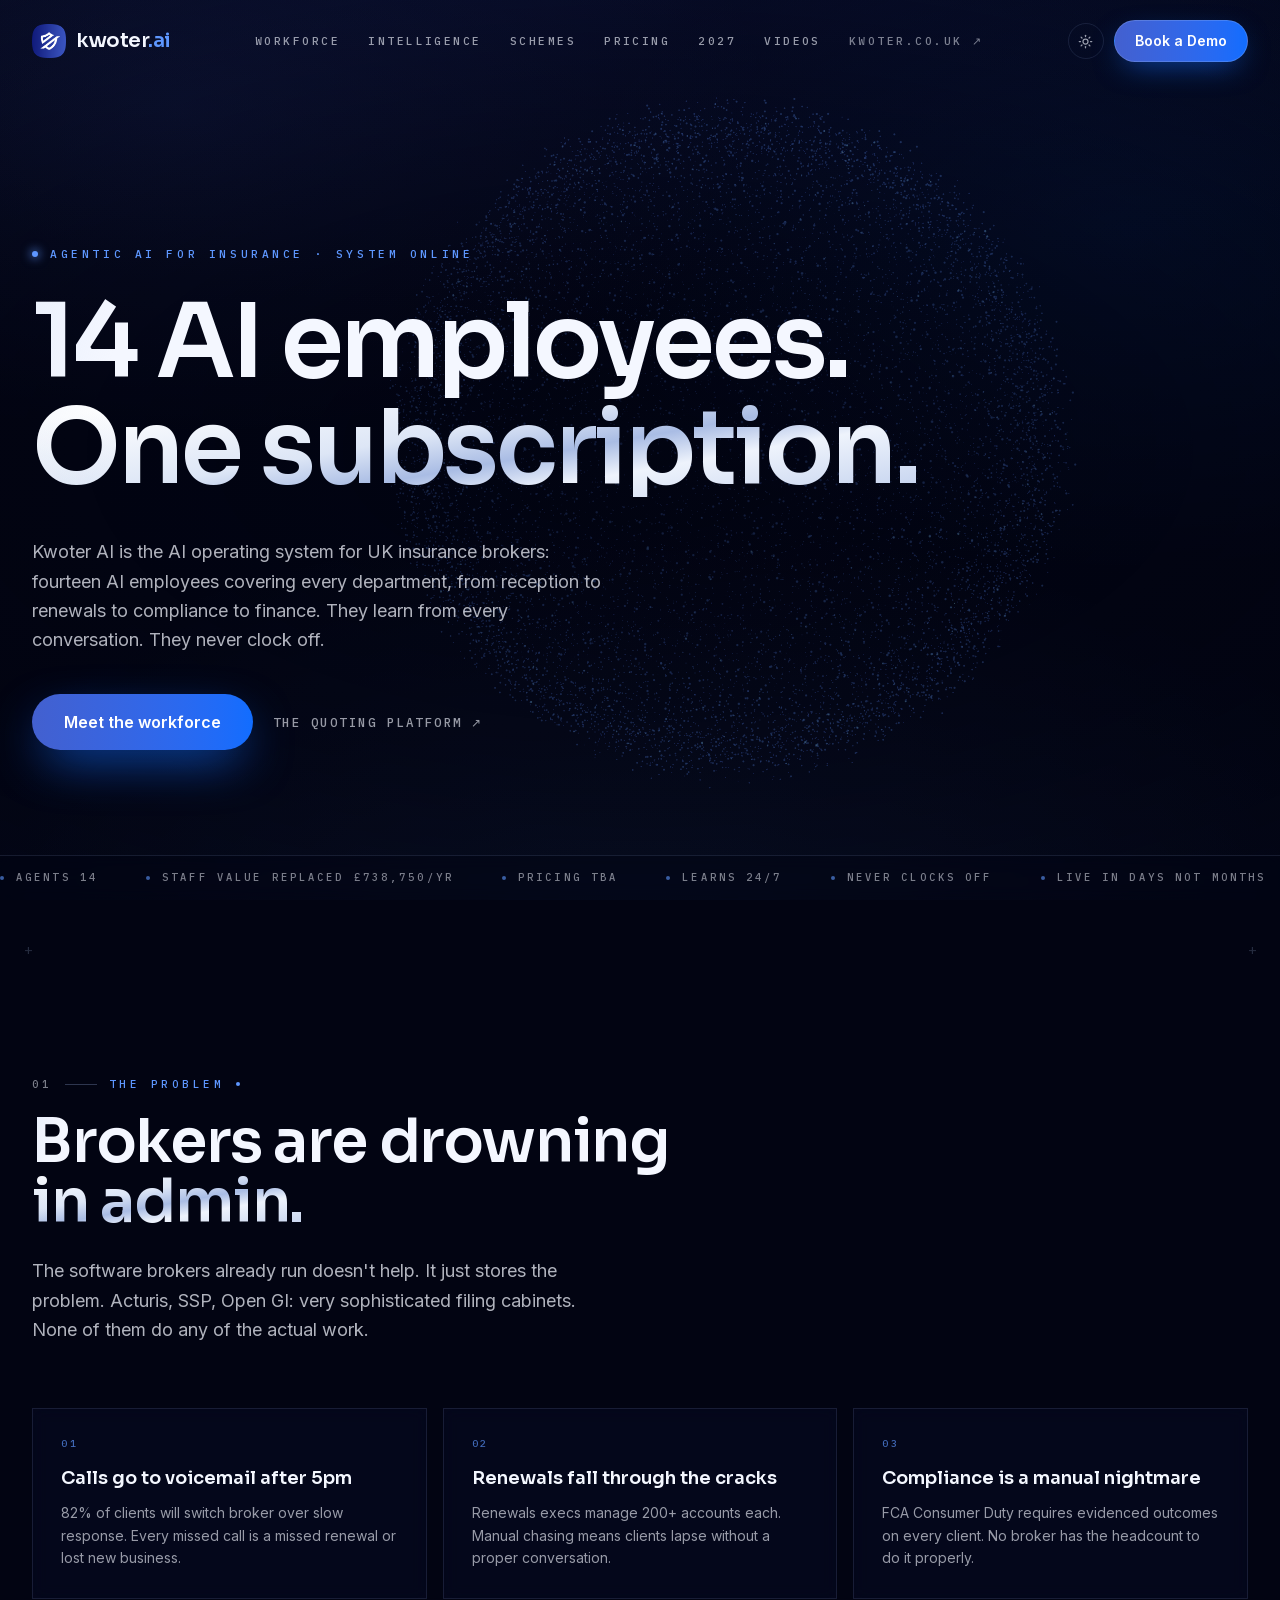
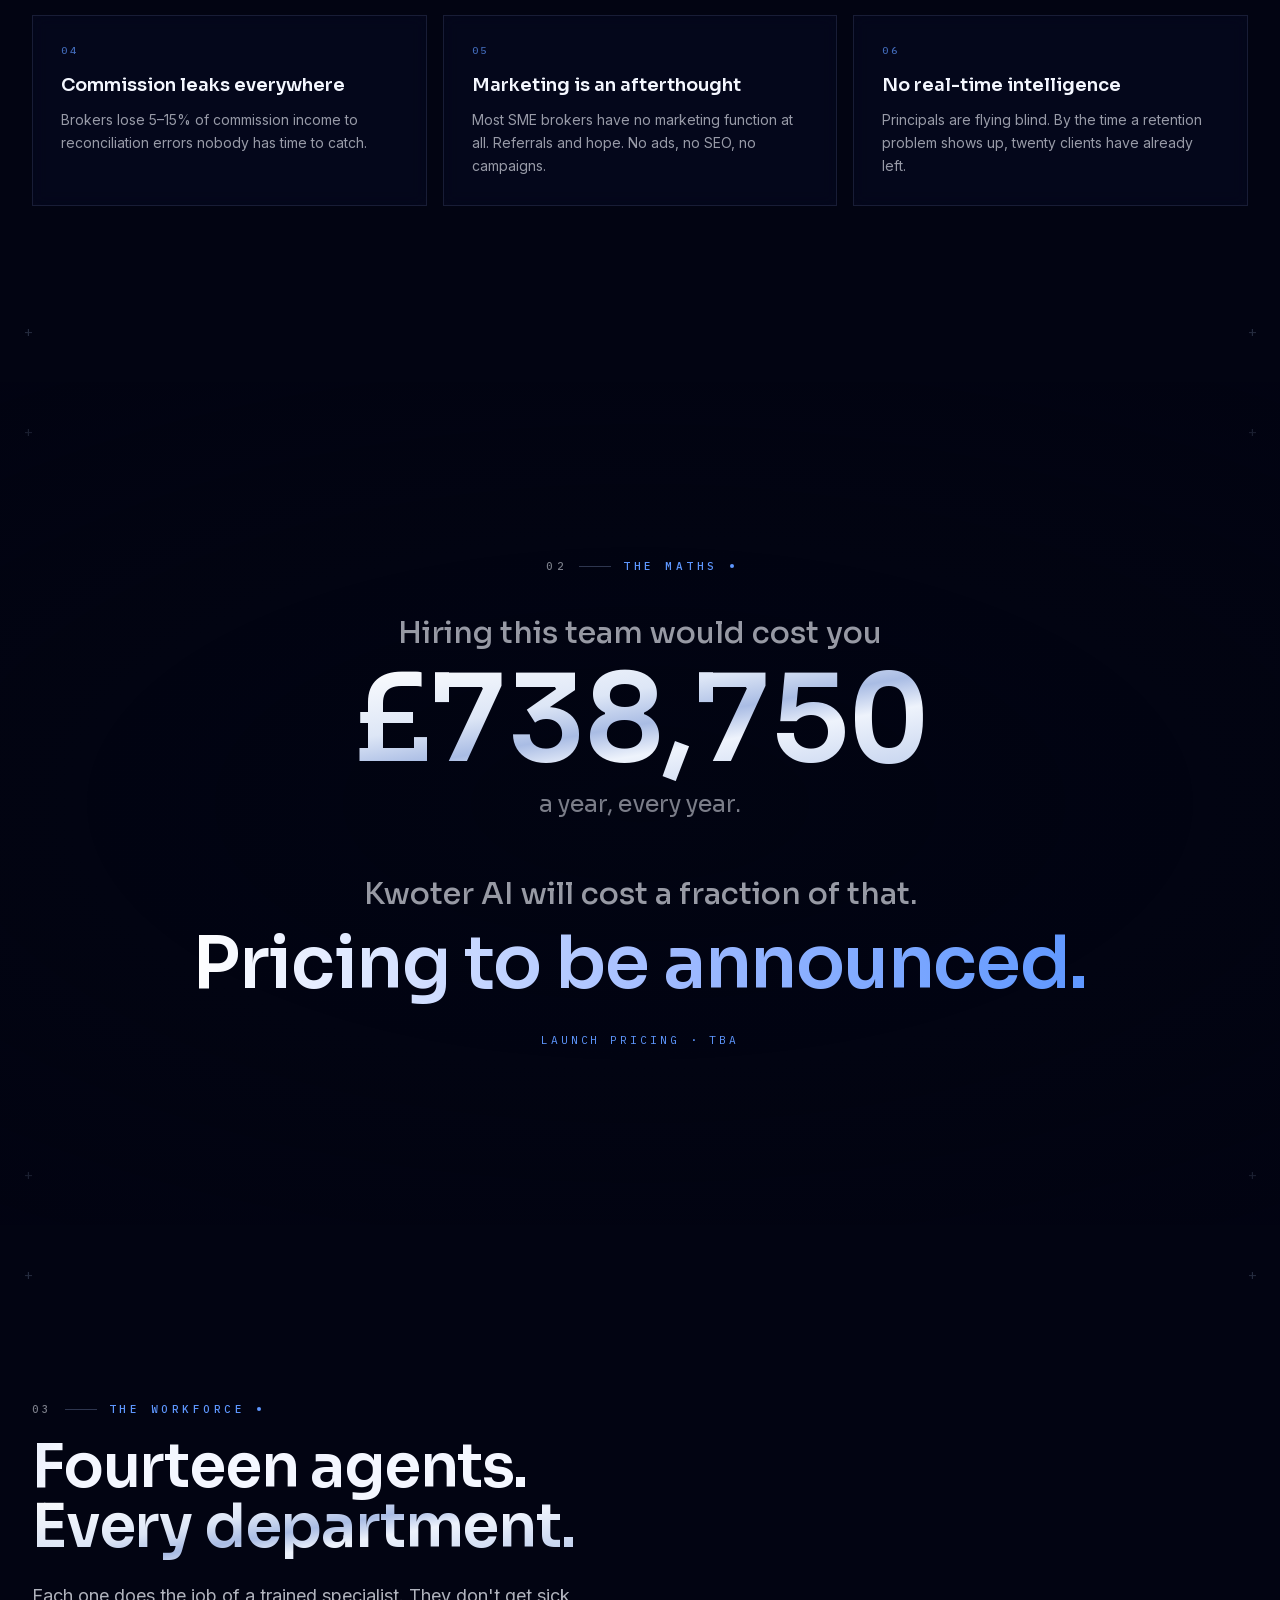
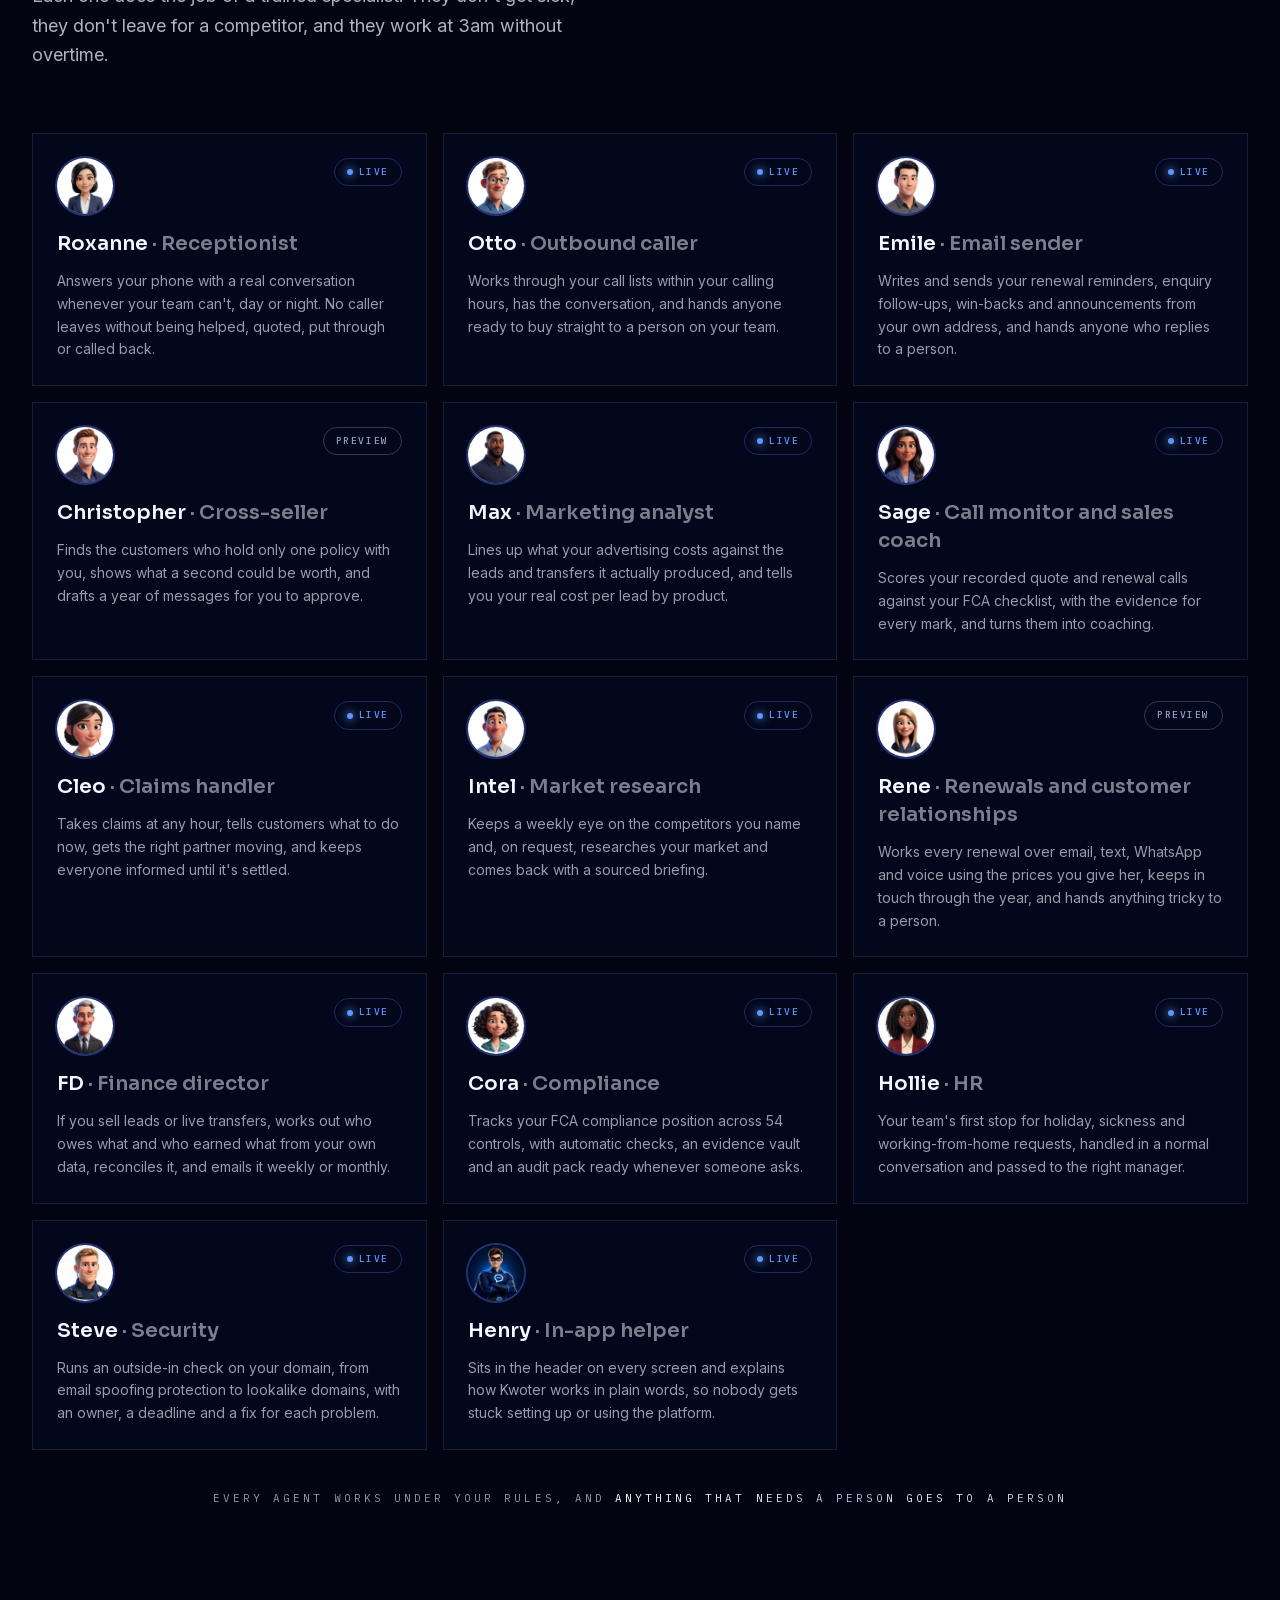
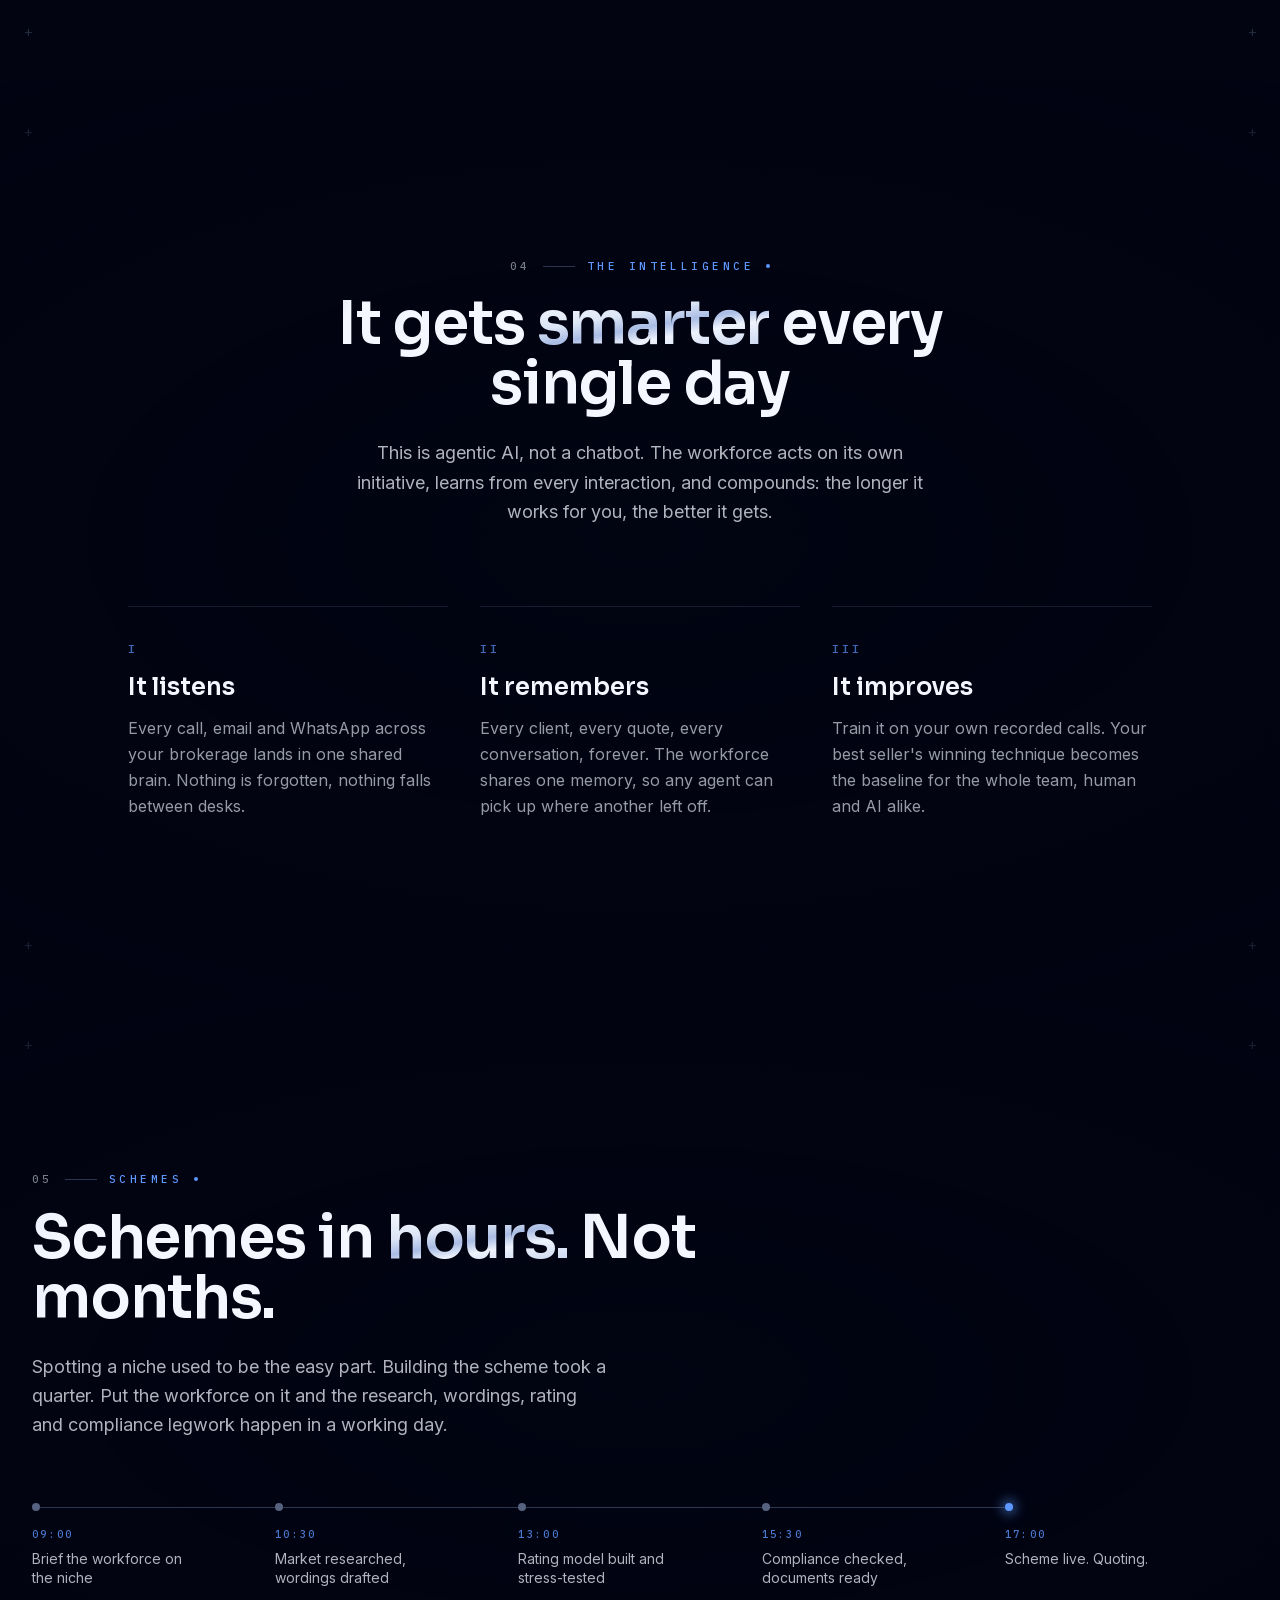
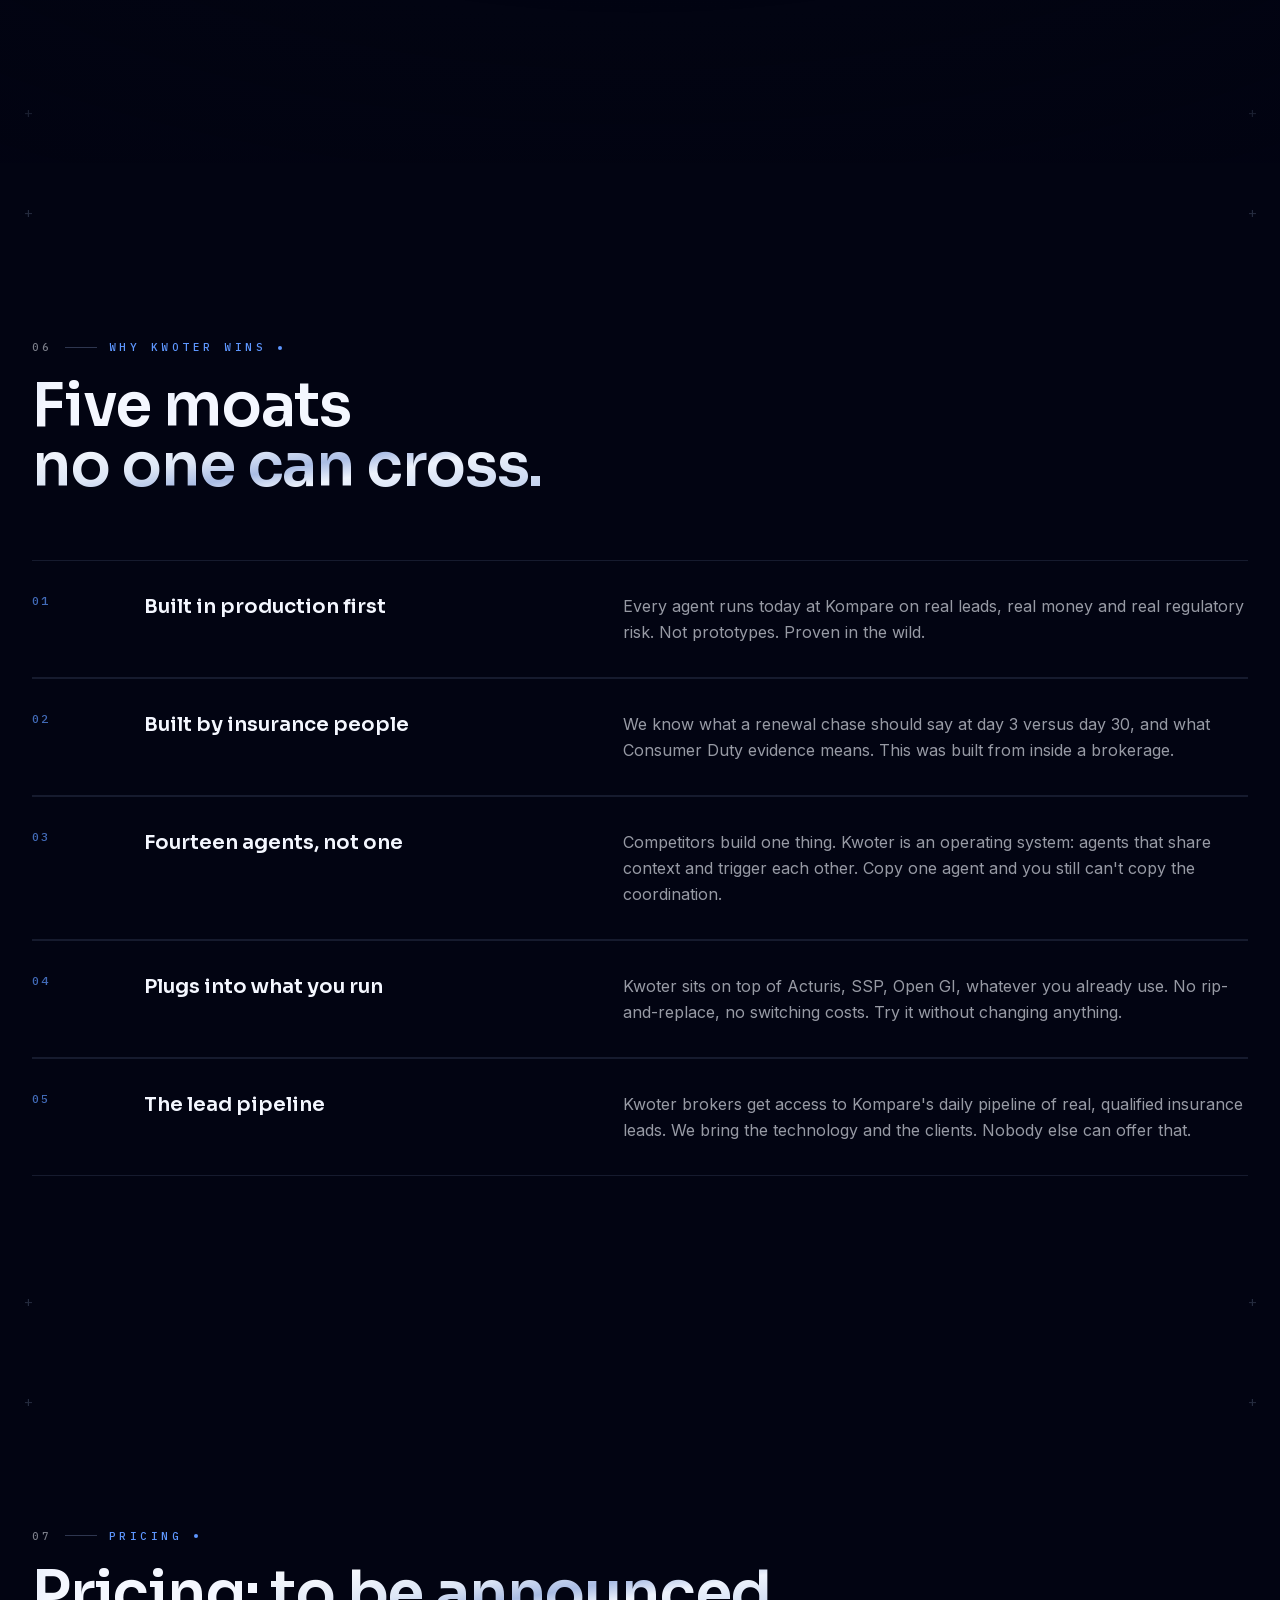
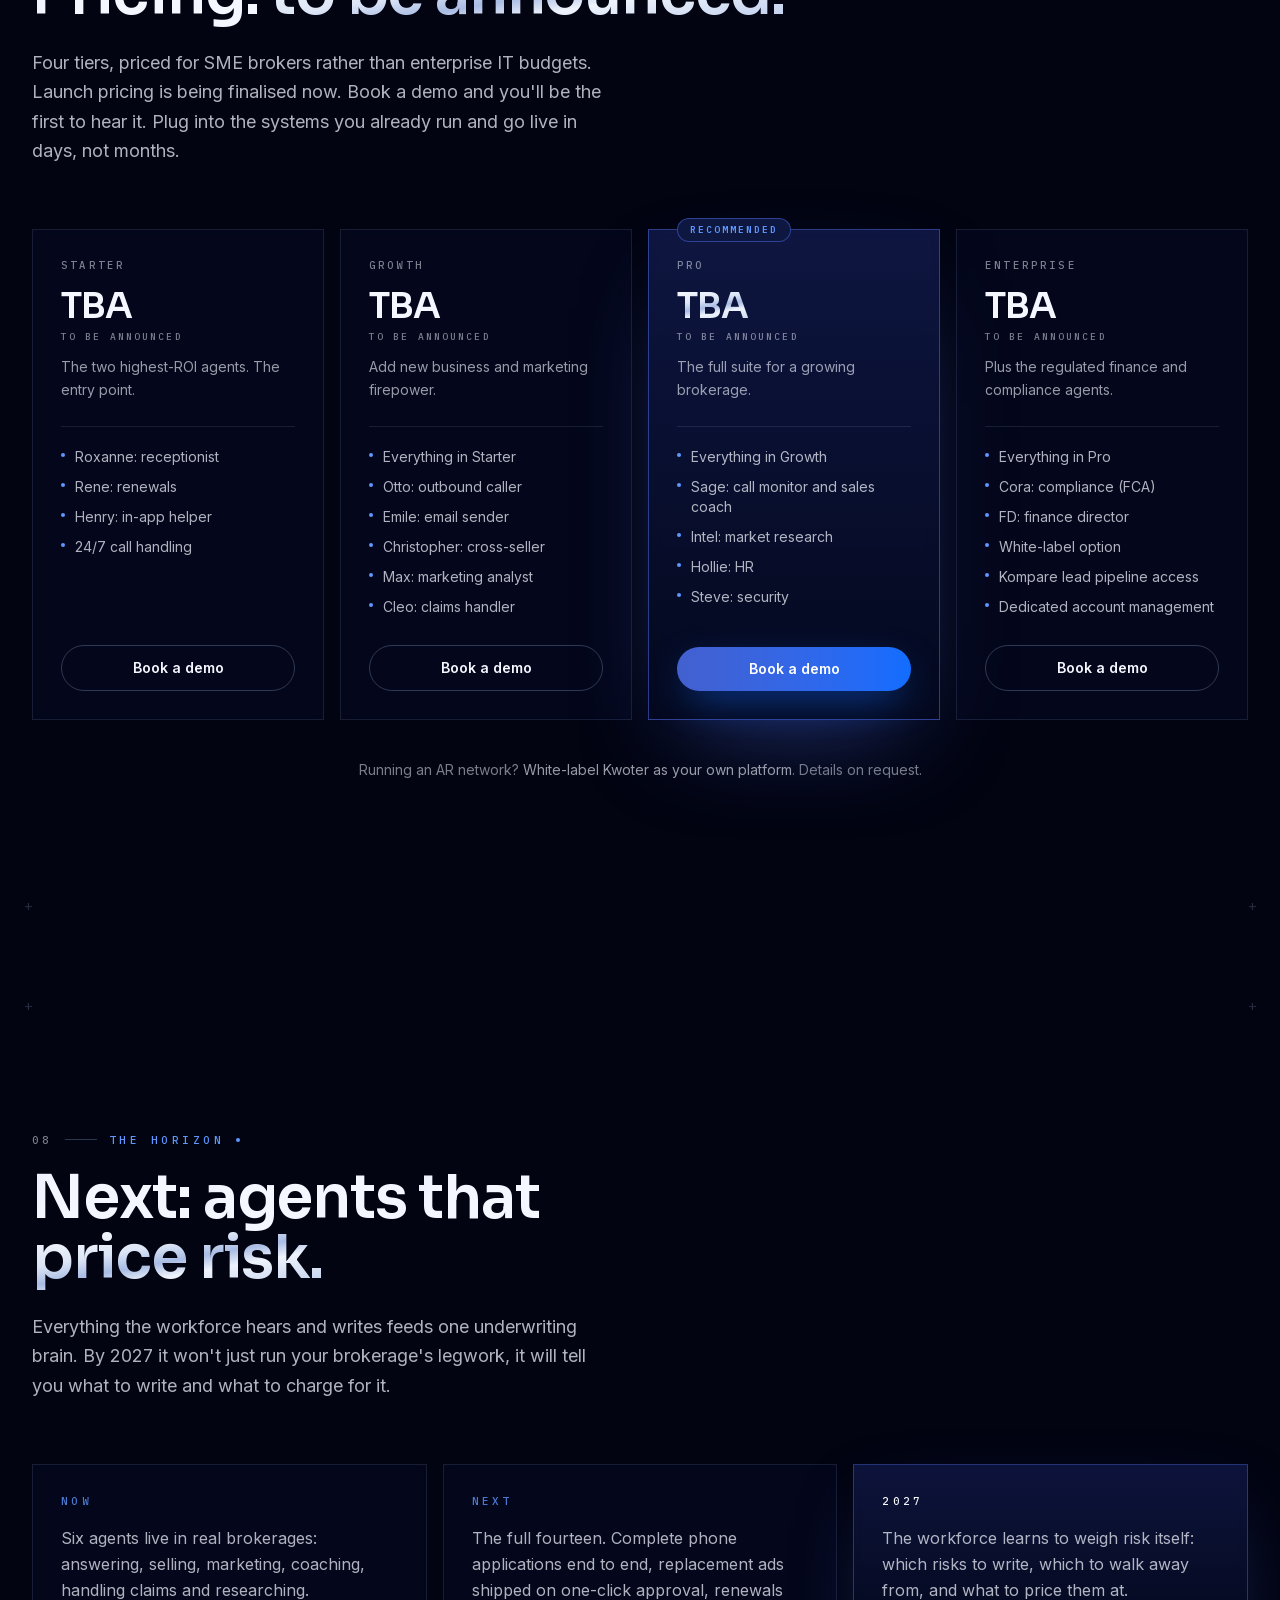
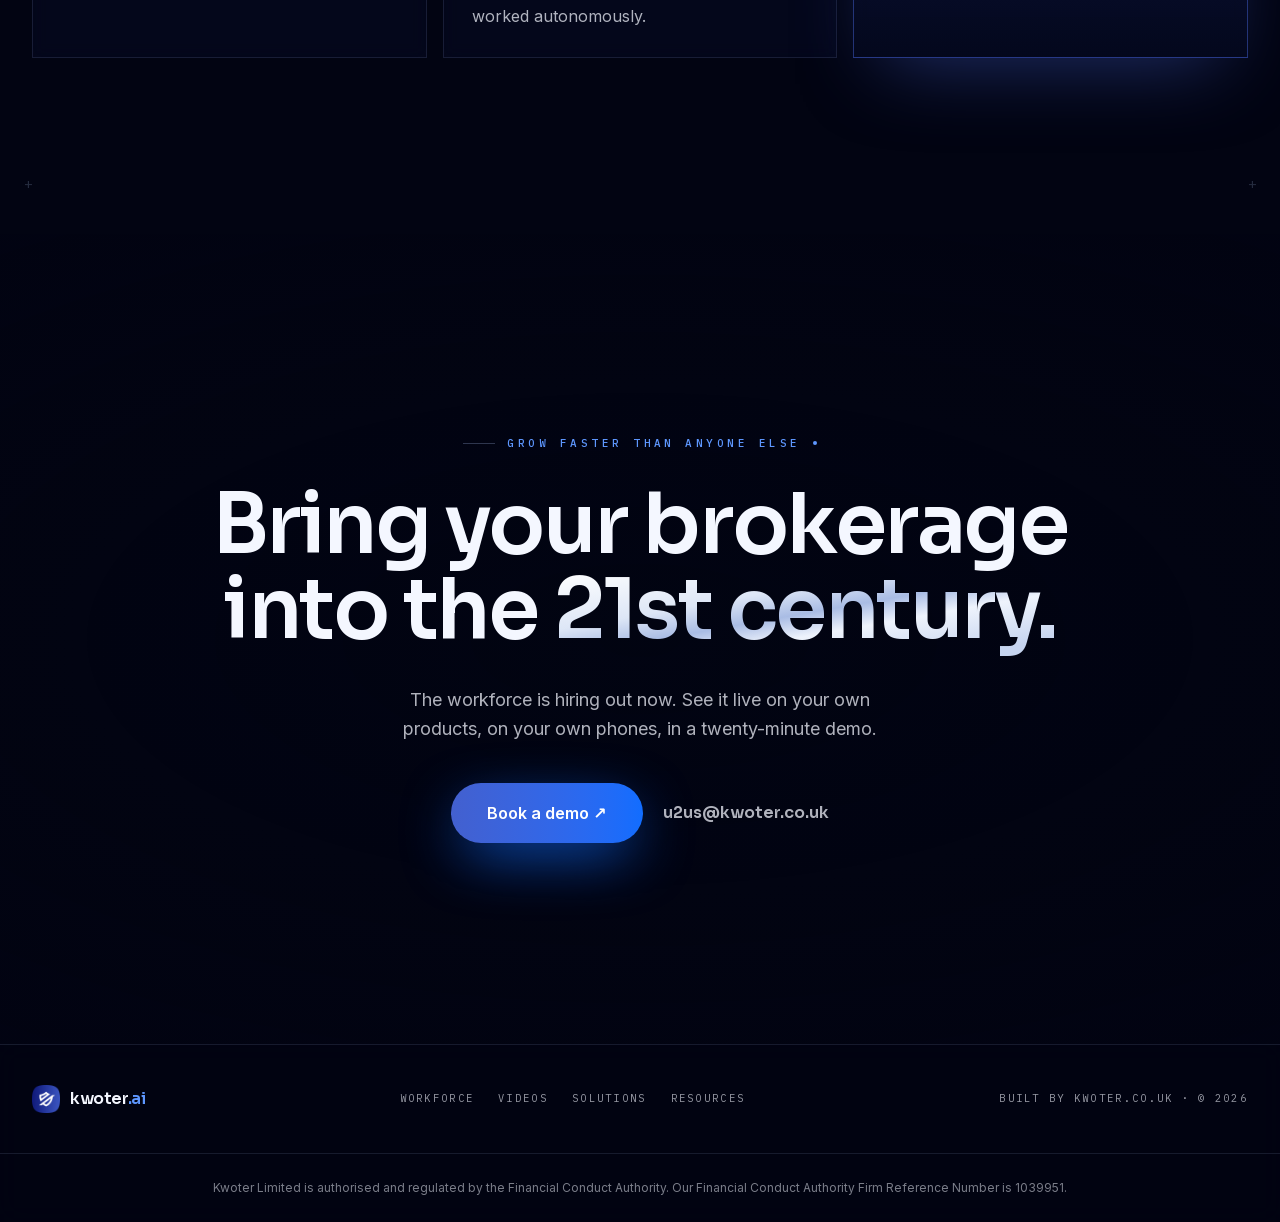
==== commit 697338c7: "Add /videos/ film library (21 AI team ads); Ada removed, team now 14; new faces for Sage, Max, Holli" ====
--- a/index.html
+++ b/index.html
@@ -1 +1 @@
-<!DOCTYPE html><!--rsY_rBalCx596Zc3P0JG3--><html lang="en-GB" class="__variable_d8ebd1 __variable_ac70e9 __variable_aa62b7"><head><meta charSet="utf-8"/><meta name="viewport" content="width=device-width, initial-scale=1"/><link rel="preload" href="/_next/static/media/98e207f02528a563-s.p.woff2" as="font" crossorigin="" type="font/woff2"/><link rel="preload" href="/_next/static/media/d3ebbfd689654d3a-s.p.woff2" as="font" crossorigin="" type="font/woff2"/><link rel="preload" href="/_next/static/media/db96af6b531dc71f-s.p.woff2" as="font" crossorigin="" type="font/woff2"/><link rel="preload" href="/_next/static/media/e4af272ccee01ff0-s.p.woff2" as="font" crossorigin="" type="font/woff2"/><link rel="preload" href="/_next/static/media/f3f7e95f2dbc4fe4-s.p.woff2" as="font" crossorigin="" type="font/woff2"/><link rel="preload" as="image" href="/media/kwoter-mark.png"/><link rel="stylesheet" href="/_next/static/css/ee0fee85d212889c.css" data-precedence="next"/><link rel="preload" as="script" fetchPriority="low" href="/_next/static/chunks/webpack-d169f0980923b2cc.js"/><script src="/_next/static/chunks/4bd1b696-c023c6e3521b1417.js" async=""></script><script src="/_next/static/chunks/255-eb4aecc3ff015961.js" async=""></script><script src="/_next/static/chunks/main-app-583e7da23c0d595c.js" async=""></script><script src="/_next/static/chunks/44-e5572c5a3748a5c9.js" async=""></script><script src="/_next/static/chunks/app/layout-f577d77f3be69505.js" async=""></script><script src="/_next/static/chunks/b536a0f1-1ca0bcf0c4f8af4e.js" async=""></script><script src="/_next/static/chunks/bd904a5c-1c9b3cc2510777ff.js" async=""></script><script src="/_next/static/chunks/b79b7286-37d65316fe4a52f3.js" async=""></script><script src="/_next/static/chunks/716-81cf74eaac96585f.js" async=""></script><script src="/_next/static/chunks/app/page-d26abd54992ccfb5.js" async=""></script><meta name="next-size-adjust" content=""/><title>Kwoter AI | Your AI Workforce for Insurance</title><meta name="description" content="Fifteen AI employees for your insurance brokerage: receptionist, outbound caller, renewals, claims, compliance, finance and more. £738,750 of payroll replaced. Pricing to be announced. Built by Kwoter."/><meta property="og:title" content="Kwoter AI | Your AI Workforce for Insurance"/><meta property="og:description" content="Fifteen AI employees for your brokerage. Learns from every conversation. Builds schemes in hours, not months."/><meta name="twitter:card" content="summary"/><meta name="twitter:title" content="Kwoter AI | Your AI Workforce for Insurance"/><meta name="twitter:description" content="Fifteen AI employees for your brokerage. Learns from every conversation. Builds schemes in hours, not months."/><link rel="icon" href="/icon.png?bbf5ebcccd8def58" type="image/png" sizes="256x256"/><link rel="apple-touch-icon" href="/apple-icon.png?f000c47f570ffdb4" type="image/png" sizes="180x180"/><script>try{if(localStorage.getItem('kwoter-theme')==='light')document.documentElement.classList.add('light')}catch(e){}</script><script src="/_next/static/chunks/polyfills-42372ed130431b0a.js" noModule=""></script><link rel="canonical" href="https://www.kwoter.ai/"/><script type="application/ld+json">{"@context":"https://schema.org","@graph":[{"@type":"Organization","@id":"https://www.kwoter.ai/#org","name":"Kwoter AI","alternateName":"Kwoter","url":"https://www.kwoter.ai/","logo":"https://www.kwoter.ai/media/kwoter-mark.png","description":"Kwoter AI is the AI operating system for UK insurance brokers: specialist AI employees for reception, outbound calling, renewals, claims, compliance, finance and more.","areaServed":{"@type":"Country","name":"United Kingdom"},"sameAs":["https://www.kwoter.co.uk"]},{"@type":"WebSite","@id":"https://www.kwoter.ai/#website","url":"https://www.kwoter.ai/","name":"Kwoter AI","inLanguage":"en-GB","publisher":{"@id":"https://www.kwoter.ai/#org"}},{"@type":"SoftwareApplication","name":"Kwoter AI","applicationCategory":"BusinessApplication","operatingSystem":"Web","description":"An AI workforce for UK insurance brokerages and MGAs: AI receptionist, outbound caller, email, renewals, claims, call monitoring, FCA compliance, finance, HR, security and market research agents.","audience":{"@type":"BusinessAudience","audienceType":"UK insurance brokers and MGAs"},"areaServed":{"@type":"Country","name":"United Kingdom"},"publisher":{"@id":"https://www.kwoter.ai/#org"},"url":"https://www.kwoter.ai/"}]}</script></head><body><div hidden=""><!--$--><!--/$--></div><main class="relative"><div class="pointer-events-none fixed inset-0 z-[100] flex items-center justify-center" aria-hidden="true"><div class="absolute inset-0 bg-[radial-gradient(ellipse_50%_40%_at_50%_50%,rgba(2,4,18,0.78),rgba(2,4,18,0.15)_70%,transparent_100%)]" style="opacity:1"></div><div class="relative flex flex-col items-center"><div class="flex items-center gap-3.5" style="opacity:0;transform:translateY(10px) scale(0.82)"><img alt="" width="52" height="52" decoding="async" data-nimg="1" class="rounded-[26%] shadow-[0_18px_50px_-12px_rgba(17,109,255,0.75)]" style="color:transparent" src="/media/kwoter-mark.png"/><span class="font-display text-4xl font-semibold tracking-tight text-frost">kwoter<span class="text-royal-2">.ai</span></span></div><p class="font-mono mt-5 text-[0.62rem] font-medium uppercase tracking-[0.34em] text-frost-40" style="opacity:0">Agentic AI for insurance</p><div class="relative mt-6 h-px w-44 overflow-hidden rounded-full bg-line"><div class="absolute inset-0 origin-left bg-gradient-to-r from-royal via-electric to-royal-2" style="transform:scaleX(0)"></div></div></div></div><div aria-hidden="true" class="fixed inset-0 z-0"><div style="position:relative;width:100%;height:100%;overflow:hidden;pointer-events:auto"><div style="width:100%;height:100%"><canvas style="display:block"></canvas></div></div></div><header class="fixed inset-x-0 top-0 z-50 transition-all duration-500 border-b border-transparent py-5" style="opacity:0;transform:translateY(-70px)"><div class="mx-auto flex max-w-7xl items-center justify-between px-5 lg:px-8"><a href="#top" aria-label="kwoter.ai home" class="flex items-center gap-2.5"><img alt="" loading="lazy" width="34" height="34" decoding="async" data-nimg="1" class="rounded-[26%]" style="color:transparent" src="/media/kwoter-mark.png"/><span class="font-display text-xl font-semibold tracking-tight text-frost">kwoter<span class="text-royal-2">.ai</span></span></a><nav class="font-mono hidden items-center gap-7 text-[0.7rem] font-medium uppercase tracking-[0.22em] lg:flex"><a href="#workforce" class="link-underline text-frost-56 transition hover:text-frost">Workforce</a><a href="#intelligence" class="link-underline text-frost-56 transition hover:text-frost">Intelligence</a><a href="#schemes" class="link-underline text-frost-56 transition hover:text-frost">Schemes</a><a href="#pricing" class="link-underline text-frost-56 transition hover:text-frost">Pricing</a><a href="#horizon" class="link-underline text-frost-56 transition hover:text-frost">2027</a><a href="https://www.kwoter.co.uk" class="link-underline text-frost-40 transition hover:text-frost">kwoter.co.uk ↗</a></nav><div class="flex items-center gap-2.5"><button type="button" aria-label="Switch to light mode" class="inline-flex h-9 w-9 items-center justify-center rounded-full border border-line text-frost-56 transition hover:border-line-strong hover:text-frost "><svg xmlns="http://www.w3.org/2000/svg" width="15" height="15" viewBox="0 0 24 24" fill="none" stroke="currentColor" stroke-width="2" stroke-linecap="round" stroke-linejoin="round" class="lucide lucide-sun"><circle cx="12" cy="12" r="4"></circle><path d="M12 2v2"></path><path d="M12 20v2"></path><path d="m4.93 4.93 1.41 1.41"></path><path d="m17.66 17.66 1.41 1.41"></path><path d="M2 12h2"></path><path d="M20 12h2"></path><path d="m6.34 17.66-1.41 1.41"></path><path d="m19.07 4.93-1.41 1.41"></path></svg></button><a href="https://www.kwoter.co.uk/#book-a-demo" class="group hidden items-center rounded-full border border-line-strong bg-gradient-to-r from-royal to-electric px-5 py-2.5 text-sm font-semibold text-white shadow-[0_10px_30px_-10px_rgba(17,109,255,0.7)] transition hover:brightness-110 sm:inline-flex"><span class="btn-swap" data-text="Book a Demo"><span>Book a Demo</span></span></a><button type="button" aria-label="Toggle menu" class="inline-flex h-9 w-9 items-center justify-center rounded-full border border-line text-frost lg:hidden"><svg xmlns="http://www.w3.org/2000/svg" width="16" height="16" viewBox="0 0 24 24" fill="none" stroke="currentColor" stroke-width="2" stroke-linecap="round" stroke-linejoin="round" class="lucide lucide-menu"><line x1="4" x2="20" y1="12" y2="12"></line><line x1="4" x2="20" y1="6" y2="6"></line><line x1="4" x2="20" y1="18" y2="18"></line></svg></button></div></div></header><div class="relative z-10"><section id="top" class="relative flex min-h-[100svh] flex-col justify-center overflow-hidden"><div class="veil pointer-events-none absolute inset-0" aria-hidden="true"></div><div class="relative z-10 mx-auto w-full max-w-7xl px-5 pt-24 lg:px-8"><p class="font-mono mb-8 flex items-center gap-3 text-[0.7rem] font-medium uppercase tracking-[0.32em] text-royal-2" style="opacity:0;transform:translateY(14px)"><span class="h-1.5 w-1.5 animate-pulse rounded-full bg-royal-2 shadow-[0_0_10px_2px_rgba(94,151,255,0.6)]"></span>Agentic AI for insurance · system online</p><h1 class="shimmer-go font-display max-w-5xl text-[clamp(3rem,8vw,7rem)] font-semibold leading-[0.95] tracking-[-0.03em]"><span class="block overflow-hidden pb-[0.08em]"><span data-shimmer="15 AI employees." class="shimmer-word block " style="animation-delay:4s;transform:translateY(112%)">15 AI employees.</span></span><span class="block overflow-hidden pb-[0.08em]"><span data-shimmer="One subscription." class="shimmer-word block text-chrome" style="animation-delay:4.18s;transform:translateY(112%)">One subscription.</span></span></h1><p class="mt-8 max-w-xl text-lg leading-relaxed text-frost-72" style="opacity:0;transform:translateY(16px)">Kwoter AI is the AI operating system for UK insurance brokers: fifteen AI employees covering every department, from reception to renewals to compliance to finance. They learn from every conversation. They never clock off.</p><div class="mt-10 flex flex-wrap items-center gap-5" style="opacity:0;transform:translateY(16px)"><a href="#problem" class="group inline-flex items-center rounded-full bg-gradient-to-r from-royal to-electric px-8 py-4 text-base font-semibold text-white shadow-[0_18px_50px_-12px_rgba(17,109,255,0.8)] transition hover:brightness-110"><span class="btn-swap" data-text="Meet the workforce"><span>Meet the workforce</span></span></a><a href="https://www.kwoter.co.uk" class="group font-mono inline-flex items-center gap-2 text-[0.78rem] font-medium uppercase tracking-[0.2em] text-frost-56 transition hover:text-frost"><span class="link-underline">The quoting platform</span><span aria-hidden="true" class="transition-transform duration-300 group-hover:translate-x-1">↗</span></a></div></div><div class="absolute inset-x-0 bottom-0 z-10 border-t border-line bg-void/40 backdrop-blur-sm" style="opacity:0"><div class="flex overflow-hidden"><div class="animate-marquee flex shrink-0 items-center gap-12 py-3.5 pr-12"><span class="font-mono flex items-center gap-3 whitespace-nowrap text-[0.65rem] font-medium uppercase tracking-[0.3em] text-frost-40"><span class="h-1 w-1 rounded-full bg-royal-2/60" aria-hidden="true"></span>AGENTS 15</span><span class="font-mono flex items-center gap-3 whitespace-nowrap text-[0.65rem] font-medium uppercase tracking-[0.3em] text-frost-40"><span class="h-1 w-1 rounded-full bg-royal-2/60" aria-hidden="true"></span>STAFF VALUE REPLACED £738,750/YR</span><span class="font-mono flex items-center gap-3 whitespace-nowrap text-[0.65rem] font-medium uppercase tracking-[0.3em] text-frost-40"><span class="h-1 w-1 rounded-full bg-royal-2/60" aria-hidden="true"></span>PRICING TBA</span><span class="font-mono flex items-center gap-3 whitespace-nowrap text-[0.65rem] font-medium uppercase tracking-[0.3em] text-frost-40"><span class="h-1 w-1 rounded-full bg-royal-2/60" aria-hidden="true"></span>LEARNS 24/7</span><span class="font-mono flex items-center gap-3 whitespace-nowrap text-[0.65rem] font-medium uppercase tracking-[0.3em] text-frost-40"><span class="h-1 w-1 rounded-full bg-royal-2/60" aria-hidden="true"></span>NEVER CLOCKS OFF</span><span class="font-mono flex items-center gap-3 whitespace-nowrap text-[0.65rem] font-medium uppercase tracking-[0.3em] text-frost-40"><span class="h-1 w-1 rounded-full bg-royal-2/60" aria-hidden="true"></span>LIVE IN DAYS NOT MONTHS</span><span class="font-mono flex items-center gap-3 whitespace-nowrap text-[0.65rem] font-medium uppercase tracking-[0.3em] text-frost-40"><span class="h-1 w-1 rounded-full bg-royal-2/60" aria-hidden="true"></span>AGENTS 15</span><span class="font-mono flex items-center gap-3 whitespace-nowrap text-[0.65rem] font-medium uppercase tracking-[0.3em] text-frost-40"><span class="h-1 w-1 rounded-full bg-royal-2/60" aria-hidden="true"></span>STAFF VALUE REPLACED £738,750/YR</span><span class="font-mono flex items-center gap-3 whitespace-nowrap text-[0.65rem] font-medium uppercase tracking-[0.3em] text-frost-40"><span class="h-1 w-1 rounded-full bg-royal-2/60" aria-hidden="true"></span>PRICING TBA</span><span class="font-mono flex items-center gap-3 whitespace-nowrap text-[0.65rem] font-medium uppercase tracking-[0.3em] text-frost-40"><span class="h-1 w-1 rounded-full bg-royal-2/60" aria-hidden="true"></span>LEARNS 24/7</span><span class="font-mono flex items-center gap-3 whitespace-nowrap text-[0.65rem] font-medium uppercase tracking-[0.3em] text-frost-40"><span class="h-1 w-1 rounded-full bg-royal-2/60" aria-hidden="true"></span>NEVER CLOCKS OFF</span><span class="font-mono flex items-center gap-3 whitespace-nowrap text-[0.65rem] font-medium uppercase tracking-[0.3em] text-frost-40"><span class="h-1 w-1 rounded-full bg-royal-2/60" aria-hidden="true"></span>LIVE IN DAYS NOT MONTHS</span></div><div class="animate-marquee flex shrink-0 items-center gap-12 py-3.5 pr-12" aria-hidden="true"><span class="font-mono flex items-center gap-3 whitespace-nowrap text-[0.65rem] font-medium uppercase tracking-[0.3em] text-frost-40"><span class="h-1 w-1 rounded-full bg-royal-2/60" aria-hidden="true"></span>AGENTS 15</span><span class="font-mono flex items-center gap-3 whitespace-nowrap text-[0.65rem] font-medium uppercase tracking-[0.3em] text-frost-40"><span class="h-1 w-1 rounded-full bg-royal-2/60" aria-hidden="true"></span>STAFF VALUE REPLACED £738,750/YR</span><span class="font-mono flex items-center gap-3 whitespace-nowrap text-[0.65rem] font-medium uppercase tracking-[0.3em] text-frost-40"><span class="h-1 w-1 rounded-full bg-royal-2/60" aria-hidden="true"></span>PRICING TBA</span><span class="font-mono flex items-center gap-3 whitespace-nowrap text-[0.65rem] font-medium uppercase tracking-[0.3em] text-frost-40"><span class="h-1 w-1 rounded-full bg-royal-2/60" aria-hidden="true"></span>LEARNS 24/7</span><span class="font-mono flex items-center gap-3 whitespace-nowrap text-[0.65rem] font-medium uppercase tracking-[0.3em] text-frost-40"><span class="h-1 w-1 rounded-full bg-royal-2/60" aria-hidden="true"></span>NEVER CLOCKS OFF</span><span class="font-mono flex items-center gap-3 whitespace-nowrap text-[0.65rem] font-medium uppercase tracking-[0.3em] text-frost-40"><span class="h-1 w-1 rounded-full bg-royal-2/60" aria-hidden="true"></span>LIVE IN DAYS NOT MONTHS</span><span class="font-mono flex items-center gap-3 whitespace-nowrap text-[0.65rem] font-medium uppercase tracking-[0.3em] text-frost-40"><span class="h-1 w-1 rounded-full bg-royal-2/60" aria-hidden="true"></span>AGENTS 15</span><span class="font-mono flex items-center gap-3 whitespace-nowrap text-[0.65rem] font-medium uppercase tracking-[0.3em] text-frost-40"><span class="h-1 w-1 rounded-full bg-royal-2/60" aria-hidden="true"></span>STAFF VALUE REPLACED £738,750/YR</span><span class="font-mono flex items-center gap-3 whitespace-nowrap text-[0.65rem] font-medium uppercase tracking-[0.3em] text-frost-40"><span class="h-1 w-1 rounded-full bg-royal-2/60" aria-hidden="true"></span>PRICING TBA</span><span class="font-mono flex items-center gap-3 whitespace-nowrap text-[0.65rem] font-medium uppercase tracking-[0.3em] text-frost-40"><span class="h-1 w-1 rounded-full bg-royal-2/60" aria-hidden="true"></span>LEARNS 24/7</span><span class="font-mono flex items-center gap-3 whitespace-nowrap text-[0.65rem] font-medium uppercase tracking-[0.3em] text-frost-40"><span class="h-1 w-1 rounded-full bg-royal-2/60" aria-hidden="true"></span>NEVER CLOCKS OFF</span><span class="font-mono flex items-center gap-3 whitespace-nowrap text-[0.65rem] font-medium uppercase tracking-[0.3em] text-frost-40"><span class="h-1 w-1 rounded-full bg-royal-2/60" aria-hidden="true"></span>LIVE IN DAYS NOT MONTHS</span></div></div></div></section><section id="problem" class="relative py-32 lg:py-44"><div aria-hidden="true" class="font-mono pointer-events-none absolute inset-x-6 inset-y-10 hidden text-sm text-silver-2/25 select-none lg:block"><span class="absolute left-0 top-0">+</span><span class="absolute right-0 top-0">+</span><span class="absolute bottom-0 left-0">+</span><span class="absolute bottom-0 right-0">+</span></div><div class="relative z-10 mx-auto max-w-7xl px-5 lg:px-8"><div class="max-w-3xl" style="opacity:0;transform:translateY(24px)"><p class="font-mono flex items-center gap-3 text-[0.68rem] font-medium uppercase tracking-[0.32em] text-royal-2"><span class="text-frost-40">01</span><span class="h-px w-8 bg-line-strong" aria-hidden="true"></span>The problem<span class="h-1 w-1 animate-pulse rounded-full bg-royal-2" aria-hidden="true"></span></p><h2 class="font-display mt-5 text-3xl font-semibold tracking-[-0.02em] sm:text-6xl"><span class=""><span class="inline-block overflow-hidden pb-[0.1em] align-top [margin-bottom:-0.1em]"><span class="shimmer-word inline-block" data-shimmer="Brokers" style="animation-delay:0.9s;transform:translateY(115%)">Brokers</span></span> <span class="inline-block overflow-hidden pb-[0.1em] align-top [margin-bottom:-0.1em]"><span class="shimmer-word inline-block" data-shimmer="are" style="animation-delay:1.02s;transform:translateY(115%)">are</span></span> <span class="inline-block overflow-hidden pb-[0.1em] align-top [margin-bottom:-0.1em]"><span class="shimmer-word inline-block" data-shimmer="drowning" style="animation-delay:1.1400000000000001s;transform:translateY(115%)">drowning</span></span> <span class="inline-block overflow-hidden pb-[0.1em] align-top [margin-bottom:-0.1em]"><span class="shimmer-word inline-block" data-shimmer="in admin." style="animation-delay:1.26s;transform:translateY(115%)"><span class="text-chrome">in admin.</span></span></span></span></h2><p class="mt-6 max-w-xl text-lg leading-relaxed text-frost-72">The software brokers already run doesn&#x27;t help. It just stores the problem. Acturis, SSP, Open GI: very sophisticated filing cabinets. None of them do any of the actual work.</p></div><div class="mt-16 grid gap-4 sm:grid-cols-2 lg:grid-cols-3"><div class="" style="opacity:0;transform:translateY(22px)"><div class="group h-full rounded-[--radius-lg] border border-line bg-void-2/50 p-7 backdrop-blur-sm transition-colors duration-500 hover:border-line-strong"><p class="font-mono text-[0.62rem] font-medium uppercase tracking-[0.26em] text-royal-2/70">01</p><h3 class="font-display mt-3 text-lg font-semibold text-frost">Calls go to voicemail after 5pm</h3><p class="mt-2.5 text-sm leading-relaxed text-frost-56">82% of clients will switch broker over slow response. Every missed call is a missed renewal or lost new business.</p></div></div><div class="" style="opacity:0;transform:translateY(22px)"><div class="group h-full rounded-[--radius-lg] border border-line bg-void-2/50 p-7 backdrop-blur-sm transition-colors duration-500 hover:border-line-strong"><p class="font-mono text-[0.62rem] font-medium uppercase tracking-[0.26em] text-royal-2/70">02</p><h3 class="font-display mt-3 text-lg font-semibold text-frost">Renewals fall through the cracks</h3><p class="mt-2.5 text-sm leading-relaxed text-frost-56">Renewals execs manage 200+ accounts each. Manual chasing means clients lapse without a proper conversation.</p></div></div><div class="" style="opacity:0;transform:translateY(22px)"><div class="group h-full rounded-[--radius-lg] border border-line bg-void-2/50 p-7 backdrop-blur-sm transition-colors duration-500 hover:border-line-strong"><p class="font-mono text-[0.62rem] font-medium uppercase tracking-[0.26em] text-royal-2/70">03</p><h3 class="font-display mt-3 text-lg font-semibold text-frost">Compliance is a manual nightmare</h3><p class="mt-2.5 text-sm leading-relaxed text-frost-56">FCA Consumer Duty requires evidenced outcomes on every client. No broker has the headcount to do it properly.</p></div></div><div class="" style="opacity:0;transform:translateY(22px)"><div class="group h-full rounded-[--radius-lg] border border-line bg-void-2/50 p-7 backdrop-blur-sm transition-colors duration-500 hover:border-line-strong"><p class="font-mono text-[0.62rem] font-medium uppercase tracking-[0.26em] text-royal-2/70">04</p><h3 class="font-display mt-3 text-lg font-semibold text-frost">Commission leaks everywhere</h3><p class="mt-2.5 text-sm leading-relaxed text-frost-56">Brokers lose 5–15% of commission income to reconciliation errors nobody has time to catch.</p></div></div><div class="" style="opacity:0;transform:translateY(22px)"><div class="group h-full rounded-[--radius-lg] border border-line bg-void-2/50 p-7 backdrop-blur-sm transition-colors duration-500 hover:border-line-strong"><p class="font-mono text-[0.62rem] font-medium uppercase tracking-[0.26em] text-royal-2/70">05</p><h3 class="font-display mt-3 text-lg font-semibold text-frost">Marketing is an afterthought</h3><p class="mt-2.5 text-sm leading-relaxed text-frost-56">Most SME brokers have no marketing function at all. Referrals and hope. No ads, no SEO, no campaigns.</p></div></div><div class="" style="opacity:0;transform:translateY(22px)"><div class="group h-full rounded-[--radius-lg] border border-line bg-void-2/50 p-7 backdrop-blur-sm transition-colors duration-500 hover:border-line-strong"><p class="font-mono text-[0.62rem] font-medium uppercase tracking-[0.26em] text-royal-2/70">06</p><h3 class="font-display mt-3 text-lg font-semibold text-frost">No real-time intelligence</h3><p class="mt-2.5 text-sm leading-relaxed text-frost-56">Principals are flying blind. By the time a retention problem shows up, twenty clients have already left.</p></div></div></div></div></section><section id="maths" class="relative py-32 lg:py-44"><div aria-hidden="true" class="font-mono pointer-events-none absolute inset-x-6 inset-y-10 hidden text-sm text-silver-2/25 select-none lg:block"><span class="absolute left-0 top-0">+</span><span class="absolute right-0 top-0">+</span><span class="absolute bottom-0 left-0">+</span><span class="absolute bottom-0 right-0">+</span></div><div class="veil pointer-events-none absolute inset-0" aria-hidden="true"></div><div class="relative z-10 mx-auto max-w-7xl px-5 text-center lg:px-8"><div style="opacity:0;transform:translateY(24px)"><p class="font-mono flex items-center gap-3 text-[0.68rem] font-medium uppercase tracking-[0.32em] text-royal-2 justify-center"><span class="text-frost-40">02</span><span class="h-px w-8 bg-line-strong" aria-hidden="true"></span>The maths<span class="h-1 w-1 animate-pulse rounded-full bg-royal-2" aria-hidden="true"></span></p></div><div style="opacity:0;transform:translateY(24px)"><p class="font-display mt-10 text-2xl font-medium text-frost-56 sm:text-3xl">Hiring this team would cost you</p><p class="font-display mt-2 text-[clamp(3.2rem,9.5vw,8rem)] font-semibold leading-none tracking-[-0.03em]"><span class="text-chrome">£<span class="tabular-nums">0</span></span></p><p class="font-display mt-2 text-xl text-frost-40 sm:text-2xl">a year, every year.</p></div><div style="opacity:0;transform:translateY(24px)"><p class="font-display mt-14 text-2xl font-medium text-frost-56 sm:text-3xl">Kwoter AI will cost a fraction of that.</p><p class="font-display mt-4 text-[clamp(2.2rem,6vw,4.5rem)] font-semibold leading-none tracking-[-0.02em]"><span class="text-gradient">Pricing to be announced.</span></p><p class="font-mono mx-auto mt-8 max-w-md text-[0.7rem] uppercase tracking-[0.26em] text-royal-2">Launch pricing · TBA</p></div></div></section><section id="workforce" class="relative py-32 lg:py-44"><div aria-hidden="true" class="font-mono pointer-events-none absolute inset-x-6 inset-y-10 hidden text-sm text-silver-2/25 select-none lg:block"><span class="absolute left-0 top-0">+</span><span class="absolute right-0 top-0">+</span><span class="absolute bottom-0 left-0">+</span><span class="absolute bottom-0 right-0">+</span></div><div class="relative z-10 mx-auto max-w-7xl px-5 lg:px-8"><div class="max-w-3xl" style="opacity:0;transform:translateY(24px)"><p class="font-mono flex items-center gap-3 text-[0.68rem] font-medium uppercase tracking-[0.32em] text-royal-2"><span class="text-frost-40">03</span><span class="h-px w-8 bg-line-strong" aria-hidden="true"></span>The workforce<span class="h-1 w-1 animate-pulse rounded-full bg-royal-2" aria-hidden="true"></span></p><h2 class="font-display mt-5 text-3xl font-semibold tracking-[-0.02em] sm:text-6xl"><span class=""><span class="inline-block overflow-hidden pb-[0.1em] align-top [margin-bottom:-0.1em]"><span class="shimmer-word inline-block" data-shimmer="Fifteen" style="animation-delay:0.9s;transform:translateY(115%)">Fifteen</span></span> <span class="inline-block overflow-hidden pb-[0.1em] align-top [margin-bottom:-0.1em]"><span class="shimmer-word inline-block" data-shimmer="agents." style="animation-delay:1.02s;transform:translateY(115%)">agents.</span></span> <span class="inline-block overflow-hidden pb-[0.1em] align-top [margin-bottom:-0.1em]"><span class="shimmer-word inline-block" data-shimmer="Every department." style="animation-delay:1.1400000000000001s;transform:translateY(115%)"><span class="text-chrome">Every department.</span></span></span></span></h2><p class="mt-6 max-w-xl text-lg leading-relaxed text-frost-72">Each one does the job of a trained specialist. They don&#x27;t get sick, they don&#x27;t leave for a competitor, and they work at 3am without overtime.</p></div><div class="mt-16 grid gap-4 sm:grid-cols-2 lg:grid-cols-3"><div class="" style="opacity:0;transform:translateY(22px)"><article class="group relative h-full overflow-hidden rounded-[--radius-lg] border border-line bg-void-2/55 p-6 backdrop-blur-sm transition-all duration-500 [transition-timing-function:var(--ease-fluid)] hover:-translate-y-1.5 hover:border-line-strong hover:bg-navy/35"><div class="flex items-start justify-between gap-4"><div class="relative h-14 w-14 overflow-hidden rounded-full ring-2 ring-royal/50"><img alt="" loading="lazy" decoding="async" data-nimg="fill" class="object-cover" style="position:absolute;height:100%;width:100%;left:0;top:0;right:0;bottom:0;color:transparent" src="/avatars/roxanne-bust.jpg"/></div><span class="font-mono flex items-center gap-1.5 rounded-full border px-3 py-1.5 text-[0.6rem] font-medium uppercase tracking-[0.16em] border-royal/40 text-royal-2"><span class="h-1.5 w-1.5 rounded-full bg-royal-2 shadow-[0_0_8px_2px_rgba(94,151,255,0.5)]"></span>Live</span></div><h3 class="font-display mt-4 text-xl font-semibold text-frost">Roxanne<span class="text-frost-40"> · <!-- -->Receptionist</span></h3><p class="mt-3 text-sm leading-relaxed text-frost-56">Answers your phone with a real conversation whenever your team can&#x27;t, day or night. No caller leaves without being helped, quoted, put through or called back.</p></article></div><div class="" style="opacity:0;transform:translateY(22px)"><article class="group relative h-full overflow-hidden rounded-[--radius-lg] border border-line bg-void-2/55 p-6 backdrop-blur-sm transition-all duration-500 [transition-timing-function:var(--ease-fluid)] hover:-translate-y-1.5 hover:border-line-strong hover:bg-navy/35"><div class="flex items-start justify-between gap-4"><div class="relative h-14 w-14 overflow-hidden rounded-full ring-2 ring-royal/50"><img alt="" loading="lazy" decoding="async" data-nimg="fill" class="object-cover" style="position:absolute;height:100%;width:100%;left:0;top:0;right:0;bottom:0;color:transparent" src="/avatars/otto.jpg"/></div><span class="font-mono flex items-center gap-1.5 rounded-full border px-3 py-1.5 text-[0.6rem] font-medium uppercase tracking-[0.16em] border-royal/40 text-royal-2"><span class="h-1.5 w-1.5 rounded-full bg-royal-2 shadow-[0_0_8px_2px_rgba(94,151,255,0.5)]"></span>Live</span></div><h3 class="font-display mt-4 text-xl font-semibold text-frost">Otto<span class="text-frost-40"> · <!-- -->Outbound caller</span></h3><p class="mt-3 text-sm leading-relaxed text-frost-56">Works through your call lists within your calling hours, has the conversation, and hands anyone ready to buy straight to a person on your team.</p></article></div><div class="" style="opacity:0;transform:translateY(22px)"><article class="group relative h-full overflow-hidden rounded-[--radius-lg] border border-line bg-void-2/55 p-6 backdrop-blur-sm transition-all duration-500 [transition-timing-function:var(--ease-fluid)] hover:-translate-y-1.5 hover:border-line-strong hover:bg-navy/35"><div class="flex items-start justify-between gap-4"><div class="relative h-14 w-14 overflow-hidden rounded-full ring-2 ring-royal/50"><img alt="" loading="lazy" decoding="async" data-nimg="fill" class="object-cover" style="position:absolute;height:100%;width:100%;left:0;top:0;right:0;bottom:0;color:transparent" src="/avatars/emile.jpg"/></div><span class="font-mono flex items-center gap-1.5 rounded-full border px-3 py-1.5 text-[0.6rem] font-medium uppercase tracking-[0.16em] border-royal/40 text-royal-2"><span class="h-1.5 w-1.5 rounded-full bg-royal-2 shadow-[0_0_8px_2px_rgba(94,151,255,0.5)]"></span>Live</span></div><h3 class="font-display mt-4 text-xl font-semibold text-frost">Emile<span class="text-frost-40"> · <!-- -->Email sender</span></h3><p class="mt-3 text-sm leading-relaxed text-frost-56">Writes and sends your renewal reminders, enquiry follow-ups, win-backs and announcements from your own address, and hands anyone who replies to a person.</p></article></div><div class="" style="opacity:0;transform:translateY(22px)"><article class="group relative h-full overflow-hidden rounded-[--radius-lg] border border-line bg-void-2/55 p-6 backdrop-blur-sm transition-all duration-500 [transition-timing-function:var(--ease-fluid)] hover:-translate-y-1.5 hover:border-line-strong hover:bg-navy/35"><div class="flex items-start justify-between gap-4"><div class="relative h-14 w-14 overflow-hidden rounded-full ring-2 ring-royal/50"><img alt="" loading="lazy" decoding="async" data-nimg="fill" class="object-cover" style="position:absolute;height:100%;width:100%;left:0;top:0;right:0;bottom:0;color:transparent" src="/avatars/christopher.jpg"/></div><span class="font-mono flex items-center gap-1.5 rounded-full border px-3 py-1.5 text-[0.6rem] font-medium uppercase tracking-[0.16em] border-line-strong text-silver-2">Preview</span></div><h3 class="font-display mt-4 text-xl font-semibold text-frost">Christopher<span class="text-frost-40"> · <!-- -->Cross-seller</span></h3><p class="mt-3 text-sm leading-relaxed text-frost-56">Finds the customers who hold only one policy with you, shows what a second could be worth, and drafts a year of messages for you to approve.</p></article></div><div class="" style="opacity:0;transform:translateY(22px)"><article class="group relative h-full overflow-hidden rounded-[--radius-lg] border border-line bg-void-2/55 p-6 backdrop-blur-sm transition-all duration-500 [transition-timing-function:var(--ease-fluid)] hover:-translate-y-1.5 hover:border-line-strong hover:bg-navy/35"><div class="flex items-start justify-between gap-4"><div class="relative h-14 w-14 overflow-hidden rounded-full ring-2 ring-royal/50"><img alt="" loading="lazy" decoding="async" data-nimg="fill" class="object-cover" style="position:absolute;height:100%;width:100%;left:0;top:0;right:0;bottom:0;color:transparent" src="/avatars/max.jpg"/></div><span class="font-mono flex items-center gap-1.5 rounded-full border px-3 py-1.5 text-[0.6rem] font-medium uppercase tracking-[0.16em] border-royal/40 text-royal-2"><span class="h-1.5 w-1.5 rounded-full bg-royal-2 shadow-[0_0_8px_2px_rgba(94,151,255,0.5)]"></span>Live</span></div><h3 class="font-display mt-4 text-xl font-semibold text-frost">Max<span class="text-frost-40"> · <!-- -->Marketing analyst</span></h3><p class="mt-3 text-sm leading-relaxed text-frost-56">Lines up what your advertising costs against the leads and transfers it actually produced, and tells you your real cost per lead by product.</p></article></div><div class="" style="opacity:0;transform:translateY(22px)"><article class="group relative h-full overflow-hidden rounded-[--radius-lg] border border-line bg-void-2/55 p-6 backdrop-blur-sm transition-all duration-500 [transition-timing-function:var(--ease-fluid)] hover:-translate-y-1.5 hover:border-line-strong hover:bg-navy/35"><div class="flex items-start justify-between gap-4"><div class="relative h-14 w-14 overflow-hidden rounded-full ring-2 ring-royal/50"><img alt="" loading="lazy" decoding="async" data-nimg="fill" class="object-cover" style="position:absolute;height:100%;width:100%;left:0;top:0;right:0;bottom:0;color:transparent" src="/avatars/sage.jpg"/></div><span class="font-mono flex items-center gap-1.5 rounded-full border px-3 py-1.5 text-[0.6rem] font-medium uppercase tracking-[0.16em] border-royal/40 text-royal-2"><span class="h-1.5 w-1.5 rounded-full bg-royal-2 shadow-[0_0_8px_2px_rgba(94,151,255,0.5)]"></span>Live</span></div><h3 class="font-display mt-4 text-xl font-semibold text-frost">Sage<span class="text-frost-40"> · <!-- -->Call monitor and sales coach</span></h3><p class="mt-3 text-sm leading-relaxed text-frost-56">Scores your recorded quote and renewal calls against your FCA checklist, with the evidence for every mark, and turns them into coaching.</p></article></div><div class="" style="opacity:0;transform:translateY(22px)"><article class="group relative h-full overflow-hidden rounded-[--radius-lg] border border-line bg-void-2/55 p-6 backdrop-blur-sm transition-all duration-500 [transition-timing-function:var(--ease-fluid)] hover:-translate-y-1.5 hover:border-line-strong hover:bg-navy/35"><div class="flex items-start justify-between gap-4"><div class="relative h-14 w-14 overflow-hidden rounded-full ring-2 ring-royal/50"><img alt="" loading="lazy" decoding="async" data-nimg="fill" class="object-cover" style="position:absolute;height:100%;width:100%;left:0;top:0;right:0;bottom:0;color:transparent" src="/avatars/cleo.jpg"/></div><span class="font-mono flex items-center gap-1.5 rounded-full border px-3 py-1.5 text-[0.6rem] font-medium uppercase tracking-[0.16em] border-royal/40 text-royal-2"><span class="h-1.5 w-1.5 rounded-full bg-royal-2 shadow-[0_0_8px_2px_rgba(94,151,255,0.5)]"></span>Live</span></div><h3 class="font-display mt-4 text-xl font-semibold text-frost">Cleo<span class="text-frost-40"> · <!-- -->Claims handler</span></h3><p class="mt-3 text-sm leading-relaxed text-frost-56">Takes claims at any hour, tells customers what to do now, gets the right partner moving, and keeps everyone informed until it&#x27;s settled.</p></article></div><div class="" style="opacity:0;transform:translateY(22px)"><article class="group relative h-full overflow-hidden rounded-[--radius-lg] border border-line bg-void-2/55 p-6 backdrop-blur-sm transition-all duration-500 [transition-timing-function:var(--ease-fluid)] hover:-translate-y-1.5 hover:border-line-strong hover:bg-navy/35"><div class="flex items-start justify-between gap-4"><div class="relative h-14 w-14 overflow-hidden rounded-full ring-2 ring-royal/50"><img alt="" loading="lazy" decoding="async" data-nimg="fill" class="object-cover" style="position:absolute;height:100%;width:100%;left:0;top:0;right:0;bottom:0;color:transparent" src="/avatars/intel.jpg"/></div><span class="font-mono flex items-center gap-1.5 rounded-full border px-3 py-1.5 text-[0.6rem] font-medium uppercase tracking-[0.16em] border-royal/40 text-royal-2"><span class="h-1.5 w-1.5 rounded-full bg-royal-2 shadow-[0_0_8px_2px_rgba(94,151,255,0.5)]"></span>Live</span></div><h3 class="font-display mt-4 text-xl font-semibold text-frost">Intel<span class="text-frost-40"> · <!-- -->Market research</span></h3><p class="mt-3 text-sm leading-relaxed text-frost-56">Keeps a weekly eye on the competitors you name and, on request, researches your market and comes back with a sourced briefing.</p></article></div><div class="" style="opacity:0;transform:translateY(22px)"><article class="group relative h-full overflow-hidden rounded-[--radius-lg] border border-line bg-void-2/55 p-6 backdrop-blur-sm transition-all duration-500 [transition-timing-function:var(--ease-fluid)] hover:-translate-y-1.5 hover:border-line-strong hover:bg-navy/35"><div class="flex items-start justify-between gap-4"><div class="relative h-14 w-14 overflow-hidden rounded-full ring-2 ring-royal/50"><img alt="" loading="lazy" decoding="async" data-nimg="fill" class="object-cover" style="position:absolute;height:100%;width:100%;left:0;top:0;right:0;bottom:0;color:transparent" src="/avatars/ada.jpg"/></div><span class="font-mono flex items-center gap-1.5 rounded-full border px-3 py-1.5 text-[0.6rem] font-medium uppercase tracking-[0.16em] border-line text-frost-40">In development</span></div><h3 class="font-display mt-4 text-xl font-semibold text-frost">Ada<span class="text-frost-40"> · <!-- -->Communications</span></h3><p class="mt-3 text-sm leading-relaxed text-frost-56">The team&#x27;s planned communications desk. She&#x27;s being designed now, so she&#x27;s shown as coming later rather than claiming work she can&#x27;t do yet.</p></article></div><div class="" style="opacity:0;transform:translateY(22px)"><article class="group relative h-full overflow-hidden rounded-[--radius-lg] border border-line bg-void-2/55 p-6 backdrop-blur-sm transition-all duration-500 [transition-timing-function:var(--ease-fluid)] hover:-translate-y-1.5 hover:border-line-strong hover:bg-navy/35"><div class="flex items-start justify-between gap-4"><div class="relative h-14 w-14 overflow-hidden rounded-full ring-2 ring-royal/50"><img alt="" loading="lazy" decoding="async" data-nimg="fill" class="object-cover" style="position:absolute;height:100%;width:100%;left:0;top:0;right:0;bottom:0;color:transparent" src="/avatars/rene.jpg"/></div><span class="font-mono flex items-center gap-1.5 rounded-full border px-3 py-1.5 text-[0.6rem] font-medium uppercase tracking-[0.16em] border-line-strong text-silver-2">Preview</span></div><h3 class="font-display mt-4 text-xl font-semibold text-frost">Rene<span class="text-frost-40"> · <!-- -->Renewals and customer relationships</span></h3><p class="mt-3 text-sm leading-relaxed text-frost-56">Works every renewal over email, text, WhatsApp and voice using the prices you give her, keeps in touch through the year, and hands anything tricky to a person.</p></article></div><div class="" style="opacity:0;transform:translateY(22px)"><article class="group relative h-full overflow-hidden rounded-[--radius-lg] border border-line bg-void-2/55 p-6 backdrop-blur-sm transition-all duration-500 [transition-timing-function:var(--ease-fluid)] hover:-translate-y-1.5 hover:border-line-strong hover:bg-navy/35"><div class="flex items-start justify-between gap-4"><div class="relative h-14 w-14 overflow-hidden rounded-full ring-2 ring-royal/50"><img alt="" loading="lazy" decoding="async" data-nimg="fill" class="object-cover" style="position:absolute;height:100%;width:100%;left:0;top:0;right:0;bottom:0;color:transparent" src="/avatars/fd.jpg"/></div><span class="font-mono flex items-center gap-1.5 rounded-full border px-3 py-1.5 text-[0.6rem] font-medium uppercase tracking-[0.16em] border-royal/40 text-royal-2"><span class="h-1.5 w-1.5 rounded-full bg-royal-2 shadow-[0_0_8px_2px_rgba(94,151,255,0.5)]"></span>Live</span></div><h3 class="font-display mt-4 text-xl font-semibold text-frost">FD<span class="text-frost-40"> · <!-- -->Finance director</span></h3><p class="mt-3 text-sm leading-relaxed text-frost-56">If you sell leads or live transfers, works out who owes what and who earned what from your own data, reconciles it, and emails it weekly or monthly.</p></article></div><div class="" style="opacity:0;transform:translateY(22px)"><article class="group relative h-full overflow-hidden rounded-[--radius-lg] border border-line bg-void-2/55 p-6 backdrop-blur-sm transition-all duration-500 [transition-timing-function:var(--ease-fluid)] hover:-translate-y-1.5 hover:border-line-strong hover:bg-navy/35"><div class="flex items-start justify-between gap-4"><div class="relative h-14 w-14 overflow-hidden rounded-full ring-2 ring-royal/50"><img alt="" loading="lazy" decoding="async" data-nimg="fill" class="object-cover" style="position:absolute;height:100%;width:100%;left:0;top:0;right:0;bottom:0;color:transparent" src="/avatars/cora.jpg"/></div><span class="font-mono flex items-center gap-1.5 rounded-full border px-3 py-1.5 text-[0.6rem] font-medium uppercase tracking-[0.16em] border-royal/40 text-royal-2"><span class="h-1.5 w-1.5 rounded-full bg-royal-2 shadow-[0_0_8px_2px_rgba(94,151,255,0.5)]"></span>Live</span></div><h3 class="font-display mt-4 text-xl font-semibold text-frost">Cora<span class="text-frost-40"> · <!-- -->Compliance</span></h3><p class="mt-3 text-sm leading-relaxed text-frost-56">Tracks your FCA compliance position across 54 controls, with automatic checks, an evidence vault and an audit pack ready whenever someone asks.</p></article></div><div class="" style="opacity:0;transform:translateY(22px)"><article class="group relative h-full overflow-hidden rounded-[--radius-lg] border border-line bg-void-2/55 p-6 backdrop-blur-sm transition-all duration-500 [transition-timing-function:var(--ease-fluid)] hover:-translate-y-1.5 hover:border-line-strong hover:bg-navy/35"><div class="flex items-start justify-between gap-4"><div class="relative h-14 w-14 overflow-hidden rounded-full ring-2 ring-royal/50"><img alt="" loading="lazy" decoding="async" data-nimg="fill" class="object-cover" style="position:absolute;height:100%;width:100%;left:0;top:0;right:0;bottom:0;color:transparent" src="/avatars/hollie.jpg"/></div><span class="font-mono flex items-center gap-1.5 rounded-full border px-3 py-1.5 text-[0.6rem] font-medium uppercase tracking-[0.16em] border-royal/40 text-royal-2"><span class="h-1.5 w-1.5 rounded-full bg-royal-2 shadow-[0_0_8px_2px_rgba(94,151,255,0.5)]"></span>Live</span></div><h3 class="font-display mt-4 text-xl font-semibold text-frost">Hollie<span class="text-frost-40"> · <!-- -->HR</span></h3><p class="mt-3 text-sm leading-relaxed text-frost-56">Your team&#x27;s first stop for holiday, sickness and working-from-home requests, handled in a normal conversation and passed to the right manager.</p></article></div><div class="" style="opacity:0;transform:translateY(22px)"><article class="group relative h-full overflow-hidden rounded-[--radius-lg] border border-line bg-void-2/55 p-6 backdrop-blur-sm transition-all duration-500 [transition-timing-function:var(--ease-fluid)] hover:-translate-y-1.5 hover:border-line-strong hover:bg-navy/35"><div class="flex items-start justify-between gap-4"><div class="relative h-14 w-14 overflow-hidden rounded-full ring-2 ring-royal/50"><img alt="" loading="lazy" decoding="async" data-nimg="fill" class="object-cover" style="position:absolute;height:100%;width:100%;left:0;top:0;right:0;bottom:0;color:transparent" src="/avatars/steve.jpg"/></div><span class="font-mono flex items-center gap-1.5 rounded-full border px-3 py-1.5 text-[0.6rem] font-medium uppercase tracking-[0.16em] border-royal/40 text-royal-2"><span class="h-1.5 w-1.5 rounded-full bg-royal-2 shadow-[0_0_8px_2px_rgba(94,151,255,0.5)]"></span>Live</span></div><h3 class="font-display mt-4 text-xl font-semibold text-frost">Steve<span class="text-frost-40"> · <!-- -->Security</span></h3><p class="mt-3 text-sm leading-relaxed text-frost-56">Runs an outside-in check on your domain, from email spoofing protection to lookalike domains, with an owner, a deadline and a fix for each problem.</p></article></div><div class="" style="opacity:0;transform:translateY(22px)"><article class="group relative h-full overflow-hidden rounded-[--radius-lg] border border-line bg-void-2/55 p-6 backdrop-blur-sm transition-all duration-500 [transition-timing-function:var(--ease-fluid)] hover:-translate-y-1.5 hover:border-line-strong hover:bg-navy/35"><div class="flex items-start justify-between gap-4"><div class="relative h-14 w-14 overflow-hidden rounded-full ring-2 ring-royal/50"><img alt="" loading="lazy" decoding="async" data-nimg="fill" class="object-cover" style="position:absolute;height:100%;width:100%;left:0;top:0;right:0;bottom:0;color:transparent" src="/avatars/henry.jpg"/></div><span class="font-mono flex items-center gap-1.5 rounded-full border px-3 py-1.5 text-[0.6rem] font-medium uppercase tracking-[0.16em] border-royal/40 text-royal-2"><span class="h-1.5 w-1.5 rounded-full bg-royal-2 shadow-[0_0_8px_2px_rgba(94,151,255,0.5)]"></span>Live</span></div><h3 class="font-display mt-4 text-xl font-semibold text-frost">Henry<span class="text-frost-40"> · <!-- -->In-app helper</span></h3><p class="mt-3 text-sm leading-relaxed text-frost-56">Sits in the header on every screen and explains how Kwoter works in plain words, so nobody gets stuck setting up or using the platform.</p></article></div></div><div style="opacity:0;transform:translateY(24px)"><p class="font-mono mt-10 text-center text-[0.68rem] uppercase tracking-[0.28em] text-frost-56">Every agent works under your rules, and<!-- --> <span class="text-chrome">anything that needs a person goes to a person</span></p></div></div></section><section id="intelligence" class="relative py-32 lg:py-44"><div aria-hidden="true" class="font-mono pointer-events-none absolute inset-x-6 inset-y-10 hidden text-sm text-silver-2/25 select-none lg:block"><span class="absolute left-0 top-0">+</span><span class="absolute right-0 top-0">+</span><span class="absolute bottom-0 left-0">+</span><span class="absolute bottom-0 right-0">+</span></div><div class="veil pointer-events-none absolute inset-0" aria-hidden="true"></div><div class="relative z-10 mx-auto max-w-7xl px-5 lg:px-8"><div class="mx-auto max-w-3xl text-center" style="opacity:0;transform:translateY(24px)"><p class="font-mono flex items-center gap-3 text-[0.68rem] font-medium uppercase tracking-[0.32em] text-royal-2 justify-center"><span class="text-frost-40">04</span><span class="h-px w-8 bg-line-strong" aria-hidden="true"></span>The intelligence<span class="h-1 w-1 animate-pulse rounded-full bg-royal-2" aria-hidden="true"></span></p><h2 class="font-display mt-5 text-3xl font-semibold tracking-[-0.02em] sm:text-6xl"><span class=""><span class="inline-block overflow-hidden pb-[0.1em] align-top [margin-bottom:-0.1em]"><span class="shimmer-word inline-block" data-shimmer="It" style="animation-delay:0.9s;transform:translateY(115%)">It</span></span> <span class="inline-block overflow-hidden pb-[0.1em] align-top [margin-bottom:-0.1em]"><span class="shimmer-word inline-block" data-shimmer="gets" style="animation-delay:1.02s;transform:translateY(115%)">gets</span></span> <span class="inline-block overflow-hidden pb-[0.1em] align-top [margin-bottom:-0.1em]"><span class="shimmer-word inline-block" data-shimmer="smarter" style="animation-delay:1.1400000000000001s;transform:translateY(115%)"><span class="text-chrome">smarter</span></span></span> <span class="inline-block overflow-hidden pb-[0.1em] align-top [margin-bottom:-0.1em]"><span class="shimmer-word inline-block" data-shimmer="every" style="animation-delay:1.26s;transform:translateY(115%)">every</span></span> <span class="inline-block overflow-hidden pb-[0.1em] align-top [margin-bottom:-0.1em]"><span class="shimmer-word inline-block" data-shimmer="single" style="animation-delay:1.38s;transform:translateY(115%)">single</span></span> <span class="inline-block overflow-hidden pb-[0.1em] align-top [margin-bottom:-0.1em]"><span class="shimmer-word inline-block" data-shimmer="day" style="animation-delay:1.5s;transform:translateY(115%)">day</span></span></span></h2><p class="mx-auto mt-6 max-w-xl text-lg leading-relaxed text-frost-72">This is agentic AI, not a chatbot. The workforce acts on its own initiative, learns from every interaction, and compounds: the longer it works for you, the better it gets.</p></div><div class="mx-auto mt-20 grid max-w-5xl gap-12 sm:grid-cols-3 sm:gap-8"><div class="" style="opacity:0;transform:translateY(22px)"><div class="border-t border-line pt-7 text-center sm:text-left"><span class="font-mono text-xs font-medium uppercase tracking-[0.24em] text-royal-2/70">i</span><h3 class="font-display mt-3 text-2xl font-semibold text-frost">It listens</h3><p class="mt-3 leading-relaxed text-frost-56">Every call, email and WhatsApp across your brokerage lands in one shared brain. Nothing is forgotten, nothing falls between desks.</p></div></div><div class="" style="opacity:0;transform:translateY(22px)"><div class="border-t border-line pt-7 text-center sm:text-left"><span class="font-mono text-xs font-medium uppercase tracking-[0.24em] text-royal-2/70">ii</span><h3 class="font-display mt-3 text-2xl font-semibold text-frost">It remembers</h3><p class="mt-3 leading-relaxed text-frost-56">Every client, every quote, every conversation, forever. The workforce shares one memory, so any agent can pick up where another left off.</p></div></div><div class="" style="opacity:0;transform:translateY(22px)"><div class="border-t border-line pt-7 text-center sm:text-left"><span class="font-mono text-xs font-medium uppercase tracking-[0.24em] text-royal-2/70">iii</span><h3 class="font-display mt-3 text-2xl font-semibold text-frost">It improves</h3><p class="mt-3 leading-relaxed text-frost-56">Train it on your own recorded calls. Your best seller&#x27;s winning technique becomes the baseline for the whole team, human and AI alike.</p></div></div></div></div></section><section id="schemes" class="relative py-32 lg:py-44"><div aria-hidden="true" class="font-mono pointer-events-none absolute inset-x-6 inset-y-10 hidden text-sm text-silver-2/25 select-none lg:block"><span class="absolute left-0 top-0">+</span><span class="absolute right-0 top-0">+</span><span class="absolute bottom-0 left-0">+</span><span class="absolute bottom-0 right-0">+</span></div><div class="veil pointer-events-none absolute inset-0" aria-hidden="true"></div><div class="relative z-10 mx-auto max-w-7xl px-5 lg:px-8"><div class="max-w-3xl" style="opacity:0;transform:translateY(24px)"><p class="font-mono flex items-center gap-3 text-[0.68rem] font-medium uppercase tracking-[0.32em] text-royal-2"><span class="text-frost-40">05</span><span class="h-px w-8 bg-line-strong" aria-hidden="true"></span>Schemes<span class="h-1 w-1 animate-pulse rounded-full bg-royal-2" aria-hidden="true"></span></p><h2 class="font-display mt-5 text-3xl font-semibold tracking-[-0.02em] sm:text-6xl"><span class=""><span class="inline-block overflow-hidden pb-[0.1em] align-top [margin-bottom:-0.1em]"><span class="shimmer-word inline-block" data-shimmer="Schemes" style="animation-delay:0.9s;transform:translateY(115%)">Schemes</span></span> <span class="inline-block overflow-hidden pb-[0.1em] align-top [margin-bottom:-0.1em]"><span class="shimmer-word inline-block" data-shimmer="in" style="animation-delay:1.02s;transform:translateY(115%)">in</span></span> <span class="inline-block overflow-hidden pb-[0.1em] align-top [margin-bottom:-0.1em]"><span class="shimmer-word inline-block" data-shimmer="hours." style="animation-delay:1.1400000000000001s;transform:translateY(115%)"><span class="text-chrome">hours.</span></span></span> <span class="inline-block overflow-hidden pb-[0.1em] align-top [margin-bottom:-0.1em]"><span class="shimmer-word inline-block" data-shimmer="Not" style="animation-delay:1.26s;transform:translateY(115%)">Not</span></span> <span class="inline-block overflow-hidden pb-[0.1em] align-top [margin-bottom:-0.1em]"><span class="shimmer-word inline-block" data-shimmer="months." style="animation-delay:1.38s;transform:translateY(115%)">months.</span></span></span></h2><p class="mt-6 max-w-xl text-lg leading-relaxed text-frost-72">Spotting a niche used to be the easy part. Building the scheme took a quarter. Put the workforce on it and the research, wordings, rating and compliance legwork happen in a working day.</p></div><div style="opacity:0;transform:translateY(24px)"><div class="mt-16"><ol class="flex flex-col gap-6 sm:flex-row sm:gap-0"><li class="relative flex-1 pl-6 sm:pl-0"><span class="absolute left-[3px] top-3 -bottom-6 w-px bg-line-strong sm:hidden"></span><div class="absolute left-0 top-1 flex items-center sm:relative sm:top-0"><span class="h-2 w-2 shrink-0 rounded-full bg-silver-2/60"></span><span class="hidden h-px flex-1 bg-line-strong sm:block"></span></div><p class="font-mono text-[0.65rem] sm:mt-4 font-medium uppercase tracking-[0.22em] text-royal-2/80">09:00</p><p class="mt-1.5 sm:max-w-[180px] sm:pr-6 text-sm leading-snug text-frost-72">Brief the workforce on the niche</p></li><li class="relative flex-1 pl-6 sm:pl-0"><span class="absolute left-[3px] top-3 -bottom-6 w-px bg-line-strong sm:hidden"></span><div class="absolute left-0 top-1 flex items-center sm:relative sm:top-0"><span class="h-2 w-2 shrink-0 rounded-full bg-silver-2/60"></span><span class="hidden h-px flex-1 bg-line-strong sm:block"></span></div><p class="font-mono text-[0.65rem] sm:mt-4 font-medium uppercase tracking-[0.22em] text-royal-2/80">10:30</p><p class="mt-1.5 sm:max-w-[180px] sm:pr-6 text-sm leading-snug text-frost-72">Market researched, wordings drafted</p></li><li class="relative flex-1 pl-6 sm:pl-0"><span class="absolute left-[3px] top-3 -bottom-6 w-px bg-line-strong sm:hidden"></span><div class="absolute left-0 top-1 flex items-center sm:relative sm:top-0"><span class="h-2 w-2 shrink-0 rounded-full bg-silver-2/60"></span><span class="hidden h-px flex-1 bg-line-strong sm:block"></span></div><p class="font-mono text-[0.65rem] sm:mt-4 font-medium uppercase tracking-[0.22em] text-royal-2/80">13:00</p><p class="mt-1.5 sm:max-w-[180px] sm:pr-6 text-sm leading-snug text-frost-72">Rating model built and stress-tested</p></li><li class="relative flex-1 pl-6 sm:pl-0"><span class="absolute left-[3px] top-3 -bottom-6 w-px bg-line-strong sm:hidden"></span><div class="absolute left-0 top-1 flex items-center sm:relative sm:top-0"><span class="h-2 w-2 shrink-0 rounded-full bg-silver-2/60"></span><span class="hidden h-px flex-1 bg-line-strong sm:block"></span></div><p class="font-mono text-[0.65rem] sm:mt-4 font-medium uppercase tracking-[0.22em] text-royal-2/80">15:30</p><p class="mt-1.5 sm:max-w-[180px] sm:pr-6 text-sm leading-snug text-frost-72">Compliance checked, documents ready</p></li><li class="relative flex-1 pl-6 sm:pl-0"><div class="absolute left-0 top-1 flex items-center sm:relative sm:top-0"><span class="h-2 w-2 shrink-0 rounded-full bg-royal-2 shadow-[0_0_12px_3px_rgba(94,151,255,0.6)]"></span></div><p class="font-mono text-[0.65rem] sm:mt-4 font-medium uppercase tracking-[0.22em] text-royal-2/80">17:00</p><p class="mt-1.5 sm:max-w-[180px] sm:pr-6 text-sm leading-snug text-frost-72">Scheme live. Quoting.</p></li></ol></div></div></div></section><section id="moats" class="relative py-32 lg:py-44"><div aria-hidden="true" class="font-mono pointer-events-none absolute inset-x-6 inset-y-10 hidden text-sm text-silver-2/25 select-none lg:block"><span class="absolute left-0 top-0">+</span><span class="absolute right-0 top-0">+</span><span class="absolute bottom-0 left-0">+</span><span class="absolute bottom-0 right-0">+</span></div><div class="relative z-10 mx-auto max-w-7xl px-5 lg:px-8"><div class="max-w-3xl" style="opacity:0;transform:translateY(24px)"><p class="font-mono flex items-center gap-3 text-[0.68rem] font-medium uppercase tracking-[0.32em] text-royal-2"><span class="text-frost-40">06</span><span class="h-px w-8 bg-line-strong" aria-hidden="true"></span>Why Kwoter wins<span class="h-1 w-1 animate-pulse rounded-full bg-royal-2" aria-hidden="true"></span></p><h2 class="font-display mt-5 text-3xl font-semibold tracking-[-0.02em] sm:text-6xl"><span class=""><span class="inline-block overflow-hidden pb-[0.1em] align-top [margin-bottom:-0.1em]"><span class="shimmer-word inline-block" data-shimmer="Five" style="animation-delay:0.9s;transform:translateY(115%)">Five</span></span> <span class="inline-block overflow-hidden pb-[0.1em] align-top [margin-bottom:-0.1em]"><span class="shimmer-word inline-block" data-shimmer="moats" style="animation-delay:1.02s;transform:translateY(115%)">moats</span></span> <span class="inline-block overflow-hidden pb-[0.1em] align-top [margin-bottom:-0.1em]"><span class="shimmer-word inline-block" data-shimmer="no one can cross." style="animation-delay:1.1400000000000001s;transform:translateY(115%)"><span class="text-chrome">no one can cross.</span></span></span></span></h2></div><div class="mt-16 space-y-0"><div class="" style="opacity:0;transform:translateY(22px)"><div class="group grid gap-3 border-t border-line py-8 transition-colors duration-500 last:border-b sm:grid-cols-[80px_1fr_1.4fr] sm:gap-8 hover:bg-navy/15"><span class="font-mono text-xs font-medium uppercase tracking-[0.2em] text-royal-2/70">01</span><h3 class="font-display text-xl font-semibold text-frost transition-transform duration-500 [transition-timing-function:var(--ease-fluid)] group-hover:translate-x-1.5">Built in production first</h3><p class="leading-relaxed text-frost-56">Every agent runs today at Kompare on real leads, real money and real regulatory risk. Not prototypes. Proven in the wild.</p></div></div><div class="" style="opacity:0;transform:translateY(22px)"><div class="group grid gap-3 border-t border-line py-8 transition-colors duration-500 last:border-b sm:grid-cols-[80px_1fr_1.4fr] sm:gap-8 hover:bg-navy/15"><span class="font-mono text-xs font-medium uppercase tracking-[0.2em] text-royal-2/70">02</span><h3 class="font-display text-xl font-semibold text-frost transition-transform duration-500 [transition-timing-function:var(--ease-fluid)] group-hover:translate-x-1.5">Built by insurance people</h3><p class="leading-relaxed text-frost-56">We know what a renewal chase should say at day 3 versus day 30, and what Consumer Duty evidence means. This was built from inside a brokerage.</p></div></div><div class="" style="opacity:0;transform:translateY(22px)"><div class="group grid gap-3 border-t border-line py-8 transition-colors duration-500 last:border-b sm:grid-cols-[80px_1fr_1.4fr] sm:gap-8 hover:bg-navy/15"><span class="font-mono text-xs font-medium uppercase tracking-[0.2em] text-royal-2/70">03</span><h3 class="font-display text-xl font-semibold text-frost transition-transform duration-500 [transition-timing-function:var(--ease-fluid)] group-hover:translate-x-1.5">Fifteen agents, not one</h3><p class="leading-relaxed text-frost-56">Competitors build one thing. Kwoter is an operating system: agents that share context and trigger each other. Copy one agent and you still can&#x27;t copy the coordination.</p></div></div><div class="" style="opacity:0;transform:translateY(22px)"><div class="group grid gap-3 border-t border-line py-8 transition-colors duration-500 last:border-b sm:grid-cols-[80px_1fr_1.4fr] sm:gap-8 hover:bg-navy/15"><span class="font-mono text-xs font-medium uppercase tracking-[0.2em] text-royal-2/70">04</span><h3 class="font-display text-xl font-semibold text-frost transition-transform duration-500 [transition-timing-function:var(--ease-fluid)] group-hover:translate-x-1.5">Plugs into what you run</h3><p class="leading-relaxed text-frost-56">Kwoter sits on top of Acturis, SSP, Open GI, whatever you already use. No rip-and-replace, no switching costs. Try it without changing anything.</p></div></div><div class="" style="opacity:0;transform:translateY(22px)"><div class="group grid gap-3 border-t border-line py-8 transition-colors duration-500 last:border-b sm:grid-cols-[80px_1fr_1.4fr] sm:gap-8 hover:bg-navy/15"><span class="font-mono text-xs font-medium uppercase tracking-[0.2em] text-royal-2/70">05</span><h3 class="font-display text-xl font-semibold text-frost transition-transform duration-500 [transition-timing-function:var(--ease-fluid)] group-hover:translate-x-1.5">The lead pipeline</h3><p class="leading-relaxed text-frost-56">Kwoter brokers get access to Kompare&#x27;s daily pipeline of real, qualified insurance leads. We bring the technology and the clients. Nobody else can offer that.</p></div></div></div></div></section><section id="pricing" class="relative py-32 lg:py-44"><div aria-hidden="true" class="font-mono pointer-events-none absolute inset-x-6 inset-y-10 hidden text-sm text-silver-2/25 select-none lg:block"><span class="absolute left-0 top-0">+</span><span class="absolute right-0 top-0">+</span><span class="absolute bottom-0 left-0">+</span><span class="absolute bottom-0 right-0">+</span></div><div class="relative z-10 mx-auto max-w-7xl px-5 lg:px-8"><div class="max-w-3xl" style="opacity:0;transform:translateY(24px)"><p class="font-mono flex items-center gap-3 text-[0.68rem] font-medium uppercase tracking-[0.32em] text-royal-2"><span class="text-frost-40">07</span><span class="h-px w-8 bg-line-strong" aria-hidden="true"></span>Pricing<span class="h-1 w-1 animate-pulse rounded-full bg-royal-2" aria-hidden="true"></span></p><h2 class="font-display mt-5 text-3xl font-semibold tracking-[-0.02em] sm:text-6xl"><span class=""><span class="inline-block overflow-hidden pb-[0.1em] align-top [margin-bottom:-0.1em]"><span class="shimmer-word inline-block" data-shimmer="Pricing:" style="animation-delay:0.9s;transform:translateY(115%)">Pricing:</span></span> <span class="inline-block overflow-hidden pb-[0.1em] align-top [margin-bottom:-0.1em]"><span class="shimmer-word inline-block" data-shimmer="to be announced." style="animation-delay:1.02s;transform:translateY(115%)"><span class="text-chrome">to be announced.</span></span></span></span></h2><p class="mt-6 max-w-xl text-lg leading-relaxed text-frost-72">Four tiers, priced for SME brokers rather than enterprise IT budgets. Launch pricing is being finalised now. Book a demo and you&#x27;ll be the first to hear it. Plug into the systems you already run and go live in days, not months.</p></div><div class="mt-16 grid gap-4 md:grid-cols-2 xl:grid-cols-4"><div class="" style="opacity:0;transform:translateY(22px)"><div class="relative flex h-full flex-col rounded-[--radius-lg] border p-7 backdrop-blur-sm border-line bg-void-2/50"><p class="font-mono text-[0.66rem] font-medium uppercase tracking-[0.3em] text-frost-40">Starter</p><p class="font-display mt-3 text-4xl font-semibold tracking-tight"><span class="text-frost">TBA</span></p><p class="font-mono mt-1 text-[0.6rem] font-medium uppercase tracking-[0.22em] text-frost-40">to be announced</p><p class="mt-3 text-sm leading-relaxed text-frost-56">The two highest-ROI agents. The entry point.</p><ul class="mt-6 flex-1 space-y-2.5 border-t border-line pt-5"><li class="flex items-start gap-2.5 text-sm text-frost-72"><span class="mt-1.5 h-1 w-1 shrink-0 rounded-full bg-royal-2" aria-hidden="true"></span>Roxanne: receptionist</li><li class="flex items-start gap-2.5 text-sm text-frost-72"><span class="mt-1.5 h-1 w-1 shrink-0 rounded-full bg-royal-2" aria-hidden="true"></span>Rene: renewals</li><li class="flex items-start gap-2.5 text-sm text-frost-72"><span class="mt-1.5 h-1 w-1 shrink-0 rounded-full bg-royal-2" aria-hidden="true"></span>Henry: in-app helper</li><li class="flex items-start gap-2.5 text-sm text-frost-72"><span class="mt-1.5 h-1 w-1 shrink-0 rounded-full bg-royal-2" aria-hidden="true"></span>24/7 call handling</li></ul><a href="https://www.kwoter.co.uk/#book-a-demo" class="group mt-7 inline-flex items-center justify-center rounded-full px-5 py-3 text-sm font-semibold transition border border-line-strong text-frost hover:border-royal-2/60 hover:bg-navy/40"><span class="btn-swap" data-text="Book a demo"><span>Book a demo</span></span></a></div></div><div class="" style="opacity:0;transform:translateY(22px)"><div class="relative flex h-full flex-col rounded-[--radius-lg] border p-7 backdrop-blur-sm border-line bg-void-2/50"><p class="font-mono text-[0.66rem] font-medium uppercase tracking-[0.3em] text-frost-40">Growth</p><p class="font-display mt-3 text-4xl font-semibold tracking-tight"><span class="text-frost">TBA</span></p><p class="font-mono mt-1 text-[0.6rem] font-medium uppercase tracking-[0.22em] text-frost-40">to be announced</p><p class="mt-3 text-sm leading-relaxed text-frost-56">Add new business and marketing firepower.</p><ul class="mt-6 flex-1 space-y-2.5 border-t border-line pt-5"><li class="flex items-start gap-2.5 text-sm text-frost-72"><span class="mt-1.5 h-1 w-1 shrink-0 rounded-full bg-royal-2" aria-hidden="true"></span>Everything in Starter</li><li class="flex items-start gap-2.5 text-sm text-frost-72"><span class="mt-1.5 h-1 w-1 shrink-0 rounded-full bg-royal-2" aria-hidden="true"></span>Otto: outbound caller</li><li class="flex items-start gap-2.5 text-sm text-frost-72"><span class="mt-1.5 h-1 w-1 shrink-0 rounded-full bg-royal-2" aria-hidden="true"></span>Emile: email sender</li><li class="flex items-start gap-2.5 text-sm text-frost-72"><span class="mt-1.5 h-1 w-1 shrink-0 rounded-full bg-royal-2" aria-hidden="true"></span>Christopher: cross-seller</li><li class="flex items-start gap-2.5 text-sm text-frost-72"><span class="mt-1.5 h-1 w-1 shrink-0 rounded-full bg-royal-2" aria-hidden="true"></span>Max: marketing analyst</li><li class="flex items-start gap-2.5 text-sm text-frost-72"><span class="mt-1.5 h-1 w-1 shrink-0 rounded-full bg-royal-2" aria-hidden="true"></span>Cleo: claims handler</li></ul><a href="https://www.kwoter.co.uk/#book-a-demo" class="group mt-7 inline-flex items-center justify-center rounded-full px-5 py-3 text-sm font-semibold transition border border-line-strong text-frost hover:border-royal-2/60 hover:bg-navy/40"><span class="btn-swap" data-text="Book a demo"><span>Book a demo</span></span></a></div></div><div class="" style="opacity:0;transform:translateY(22px)"><div class="relative flex h-full flex-col rounded-[--radius-lg] border p-7 backdrop-blur-sm border-royal/60 bg-gradient-to-b from-indigo/45 to-void-2/70 shadow-[0_40px_100px_-40px_rgba(67,96,207,0.6)]"><span class="font-mono absolute -top-3 left-7 rounded-full border border-royal/60 bg-navy px-3 py-1 text-[0.58rem] font-semibold uppercase tracking-[0.22em] text-royal-2">Recommended</span><p class="font-mono text-[0.66rem] font-medium uppercase tracking-[0.3em] text-frost-40">Pro</p><p class="font-display mt-3 text-4xl font-semibold tracking-tight"><span class="text-chrome">TBA</span></p><p class="font-mono mt-1 text-[0.6rem] font-medium uppercase tracking-[0.22em] text-frost-40">to be announced</p><p class="mt-3 text-sm leading-relaxed text-frost-56">The full suite for a growing brokerage.</p><ul class="mt-6 flex-1 space-y-2.5 border-t border-line pt-5"><li class="flex items-start gap-2.5 text-sm text-frost-72"><span class="mt-1.5 h-1 w-1 shrink-0 rounded-full bg-royal-2" aria-hidden="true"></span>Everything in Growth</li><li class="flex items-start gap-2.5 text-sm text-frost-72"><span class="mt-1.5 h-1 w-1 shrink-0 rounded-full bg-royal-2" aria-hidden="true"></span>Sage: call monitor and sales coach</li><li class="flex items-start gap-2.5 text-sm text-frost-72"><span class="mt-1.5 h-1 w-1 shrink-0 rounded-full bg-royal-2" aria-hidden="true"></span>Intel: market research</li><li class="flex items-start gap-2.5 text-sm text-frost-72"><span class="mt-1.5 h-1 w-1 shrink-0 rounded-full bg-royal-2" aria-hidden="true"></span>Hollie: HR</li><li class="flex items-start gap-2.5 text-sm text-frost-72"><span class="mt-1.5 h-1 w-1 shrink-0 rounded-full bg-royal-2" aria-hidden="true"></span>Steve: security</li><li class="flex items-start gap-2.5 text-sm text-frost-72"><span class="mt-1.5 h-1 w-1 shrink-0 rounded-full bg-royal-2" aria-hidden="true"></span>Ada: communications (coming later)</li></ul><a href="https://www.kwoter.co.uk/#book-a-demo" class="group mt-7 inline-flex items-center justify-center rounded-full px-5 py-3 text-sm font-semibold transition bg-gradient-to-r from-royal to-electric text-white shadow-[0_14px_40px_-12px_rgba(17,109,255,0.8)] hover:brightness-110"><span class="btn-swap" data-text="Book a demo"><span>Book a demo</span></span></a></div></div><div class="" style="opacity:0;transform:translateY(22px)"><div class="relative flex h-full flex-col rounded-[--radius-lg] border p-7 backdrop-blur-sm border-line bg-void-2/50"><p class="font-mono text-[0.66rem] font-medium uppercase tracking-[0.3em] text-frost-40">Enterprise</p><p class="font-display mt-3 text-4xl font-semibold tracking-tight"><span class="text-frost">TBA</span></p><p class="font-mono mt-1 text-[0.6rem] font-medium uppercase tracking-[0.22em] text-frost-40">to be announced</p><p class="mt-3 text-sm leading-relaxed text-frost-56">Plus the regulated finance and compliance agents.</p><ul class="mt-6 flex-1 space-y-2.5 border-t border-line pt-5"><li class="flex items-start gap-2.5 text-sm text-frost-72"><span class="mt-1.5 h-1 w-1 shrink-0 rounded-full bg-royal-2" aria-hidden="true"></span>Everything in Pro</li><li class="flex items-start gap-2.5 text-sm text-frost-72"><span class="mt-1.5 h-1 w-1 shrink-0 rounded-full bg-royal-2" aria-hidden="true"></span>Cora: compliance (FCA)</li><li class="flex items-start gap-2.5 text-sm text-frost-72"><span class="mt-1.5 h-1 w-1 shrink-0 rounded-full bg-royal-2" aria-hidden="true"></span>FD: finance director</li><li class="flex items-start gap-2.5 text-sm text-frost-72"><span class="mt-1.5 h-1 w-1 shrink-0 rounded-full bg-royal-2" aria-hidden="true"></span>White-label option</li><li class="flex items-start gap-2.5 text-sm text-frost-72"><span class="mt-1.5 h-1 w-1 shrink-0 rounded-full bg-royal-2" aria-hidden="true"></span>Kompare lead pipeline access</li><li class="flex items-start gap-2.5 text-sm text-frost-72"><span class="mt-1.5 h-1 w-1 shrink-0 rounded-full bg-royal-2" aria-hidden="true"></span>Dedicated account management</li></ul><a href="https://www.kwoter.co.uk/#book-a-demo" class="group mt-7 inline-flex items-center justify-center rounded-full px-5 py-3 text-sm font-semibold transition border border-line-strong text-frost hover:border-royal-2/60 hover:bg-navy/40"><span class="btn-swap" data-text="Book a demo"><span>Book a demo</span></span></a></div></div></div><div style="opacity:0;transform:translateY(24px)"><p class="mt-10 text-center text-sm text-frost-40">Running an AR network?<!-- --> <a href="mailto:u2us@kwoter.co.uk" class="link-underline text-frost-56 hover:text-frost">White-label Kwoter as your own platform</a>. Details on request.</p></div></div></section><section id="horizon" class="relative py-32 lg:py-44"><div aria-hidden="true" class="font-mono pointer-events-none absolute inset-x-6 inset-y-10 hidden text-sm text-silver-2/25 select-none lg:block"><span class="absolute left-0 top-0">+</span><span class="absolute right-0 top-0">+</span><span class="absolute bottom-0 left-0">+</span><span class="absolute bottom-0 right-0">+</span></div><div class="relative z-10 mx-auto max-w-7xl px-5 lg:px-8"><div class="max-w-3xl" style="opacity:0;transform:translateY(24px)"><p class="font-mono flex items-center gap-3 text-[0.68rem] font-medium uppercase tracking-[0.32em] text-royal-2"><span class="text-frost-40">08</span><span class="h-px w-8 bg-line-strong" aria-hidden="true"></span>The horizon<span class="h-1 w-1 animate-pulse rounded-full bg-royal-2" aria-hidden="true"></span></p><h2 class="font-display mt-5 text-3xl font-semibold tracking-[-0.02em] sm:text-6xl"><span class=""><span class="inline-block overflow-hidden pb-[0.1em] align-top [margin-bottom:-0.1em]"><span class="shimmer-word inline-block" data-shimmer="Next:" style="animation-delay:0.9s;transform:translateY(115%)">Next:</span></span> <span class="inline-block overflow-hidden pb-[0.1em] align-top [margin-bottom:-0.1em]"><span class="shimmer-word inline-block" data-shimmer="agents" style="animation-delay:1.02s;transform:translateY(115%)">agents</span></span> <span class="inline-block overflow-hidden pb-[0.1em] align-top [margin-bottom:-0.1em]"><span class="shimmer-word inline-block" data-shimmer="that" style="animation-delay:1.1400000000000001s;transform:translateY(115%)">that</span></span> <span class="inline-block overflow-hidden pb-[0.1em] align-top [margin-bottom:-0.1em]"><span class="shimmer-word inline-block" data-shimmer="price risk." style="animation-delay:1.26s;transform:translateY(115%)"><span class="text-chrome">price risk.</span></span></span></span></h2><p class="mt-6 max-w-xl text-lg leading-relaxed text-frost-72">Everything the workforce hears and writes feeds one underwriting brain. By 2027 it won&#x27;t just run your brokerage&#x27;s legwork, it will tell you what to write and what to charge for it.</p></div><div class="mt-16 grid gap-4 lg:grid-cols-3"><div class="" style="opacity:0;transform:translateY(22px)"><div class="h-full rounded-[--radius-lg] border p-7 backdrop-blur-sm border-line bg-void-2/50"><p class="font-mono text-[0.68rem] font-medium uppercase tracking-[0.3em] text-royal-2/80">Now</p><p class="mt-4 leading-relaxed text-frost-72">Six agents live in real brokerages: answering, selling, marketing, coaching, handling claims and researching.</p></div></div><div class="" style="opacity:0;transform:translateY(22px)"><div class="h-full rounded-[--radius-lg] border p-7 backdrop-blur-sm border-line bg-void-2/50"><p class="font-mono text-[0.68rem] font-medium uppercase tracking-[0.3em] text-royal-2/80">Next</p><p class="mt-4 leading-relaxed text-frost-72">The full fifteen. Complete phone applications end to end, replacement ads shipped on one-click approval, renewals worked autonomously.</p></div></div><div class="" style="opacity:0;transform:translateY(22px)"><div class="h-full rounded-[--radius-lg] border p-7 backdrop-blur-sm border-royal/50 bg-gradient-to-b from-indigo/40 to-void-2/60 shadow-[0_30px_80px_-30px_rgba(67,96,207,0.5)]"><p class="font-mono text-[0.68rem] font-medium uppercase tracking-[0.3em] text-chrome">2027</p><p class="mt-4 leading-relaxed text-frost-72">The workforce learns to weigh risk itself: which risks to write, which to walk away from, and what to price them at.</p></div></div></div></div></section><section id="cta" class="relative flex min-h-[90svh] items-center py-32"><div class="veil pointer-events-none absolute inset-0" aria-hidden="true"></div><div class="relative z-10 mx-auto w-full max-w-7xl px-5 text-center lg:px-8"><div style="opacity:0;transform:translateY(24px)"><p class="font-mono flex items-center gap-3 text-[0.68rem] font-medium uppercase tracking-[0.32em] text-royal-2 justify-center"><span class="h-px w-8 bg-line-strong" aria-hidden="true"></span>Grow faster than anyone else<span class="h-1 w-1 animate-pulse rounded-full bg-royal-2" aria-hidden="true"></span></p></div><div style="opacity:0;transform:translateY(24px)"><h2 class="font-display mx-auto mt-8 max-w-4xl text-[clamp(2.4rem,6.5vw,5.5rem)] font-semibold leading-[1.02] tracking-[-0.03em]">Bring your brokerage into the<!-- --> <span class="text-chrome">21st century.</span></h2></div><div style="opacity:0;transform:translateY(24px)"><p class="mx-auto mt-8 max-w-lg text-lg leading-relaxed text-frost-72">The workforce is hiring out now. See it live on your own products, on your own phones, in a twenty-minute demo.</p></div><div style="opacity:0;transform:translateY(24px)"><div class="mt-10 flex flex-wrap items-center justify-center gap-5"><div style="display:inline-block;transform:none"><a href="https://www.kwoter.co.uk/#book-a-demo" class="group inline-flex items-center rounded-full bg-gradient-to-r from-royal to-electric px-9 py-4.5 text-base font-semibold text-white shadow-[0_18px_60px_-12px_rgba(17,109,255,0.9)] transition hover:brightness-110"><span class="btn-swap" data-text="Book a demo ↗"><span>Book a demo ↗</span></span></a></div><a href="mailto:u2us@kwoter.co.uk" class="link-underline font-display text-base font-semibold text-frost-72 transition hover:text-frost">u2us@kwoter.co.uk</a></div></div></div></section><footer class="relative z-10 border-t border-line bg-void/70 backdrop-blur-md"><div class="mx-auto flex max-w-7xl flex-col items-center justify-between gap-5 px-5 py-10 sm:flex-row lg:px-8"><a href="#top" class="flex items-center gap-2.5" aria-label="kwoter.ai, back to top"><img alt="" loading="lazy" width="28" height="28" decoding="async" data-nimg="1" class="rounded-[26%]" style="color:transparent" src="/media/kwoter-mark.png"/><span class="font-display font-semibold tracking-tight text-frost">kwoter<span class="text-royal-2">.ai</span></span></a><p class="font-mono text-[0.65rem] uppercase tracking-[0.22em] text-frost-56">Built by<!-- --> <a href="https://www.kwoter.co.uk" class="link-underline text-frost-56 hover:text-frost">kwoter.co.uk</a> <!-- -->· © 2026</p></div><div class="mx-auto max-w-7xl border-t border-line px-5 py-6 lg:px-8"><p class="text-center text-xs leading-relaxed text-frost-40">Kwoter Limited is authorised and regulated by the Financial Conduct Authority. Our Financial Conduct Authority Firm Reference Number is 1039951.</p></div></footer></div></main><!--$--><!--/$--><script src="/_next/static/chunks/webpack-d169f0980923b2cc.js" id="_R_" async=""></script><script>(self.__next_f=self.__next_f||[]).push([0])</script><script>self.__next_f.push([1,"1:\"$Sreact.fragment\"\n2:I[9766,[],\"\"]\n3:I[8924,[],\"\"]\n4:I[653,[\"44\",\"static/chunks/44-e5572c5a3748a5c9.js\",\"177\",\"static/chunks/app/layout-f577d77f3be69505.js\"],\"Cursor\"]\n5:I[1959,[],\"ClientPageRoot\"]\n6:I[9447,[\"367\",\"static/chunks/b536a0f1-1ca0bcf0c4f8af4e.js\",\"831\",\"static/chunks/bd904a5c-1c9b3cc2510777ff.js\",\"682\",\"static/chunks/b79b7286-37d65316fe4a52f3.js\",\"44\",\"static/chunks/44-e5572c5a3748a5c9.js\",\"716\",\"static/chunks/716-81cf74eaac96585f.js\",\"974\",\"static/chunks/app/page-d26abd54992ccfb5.js\"],\"default\"]\n9:I[4431,[],\"OutletBoundary\"]\nb:I[5278,[],\"AsyncMetadataOutlet\"]\nd:I[4431,[],\"ViewportBoundary\"]\nf:I[4431,[],\"MetadataBoundary\"]\n10:\"$Sreact.suspense\"\n12:I[7150,[],\"\"]\n:HL[\"/_next/static/media/98e207f02528a563-s.p.woff2\",\"font\",{\"crossOrigin\":\"\",\"type\":\"font/woff2\"}]\n:HL[\"/_next/static/media/d3ebbfd689654d3a-s.p.woff2\",\"font\",{\"crossOrigin\":\"\",\"type\":\"font/woff2\"}]\n:HL[\"/_next/static/media/db96af6b531dc71f-s.p.woff2\",\"font\",{\"crossOrigin\":\"\",\"type\":\"font/woff2\"}]\n:HL[\"/_next/static/media/e4af272ccee01ff0-s.p.woff2\",\"font\",{\"crossOrigin\":\"\",\"type\":\"font/woff2\"}]\n:HL[\"/_next/static/media/f3f7e95f2dbc4fe4-s.p.woff2\",\"font\",{\"crossOrigin\":\"\",\"type\":\"font/woff2\"}]\n:HL[\"/_next/static/css/ee0fee85d212889c.css\",\"style\"]\n"])</script><script>self.__next_f.push([1,"0:{\"P\":null,\"b\":\"rsY_rBalCx596Zc3P0JG3\",\"p\":\"\",\"c\":[\"\",\"\"],\"i\":false,\"f\":[[[\"\",{\"children\":[\"__PAGE__\",{}]},\"$undefined\",\"$undefined\",true],[\"\",[\"$\",\"$1\",\"c\",{\"children\":[[[\"$\",\"link\",\"0\",{\"rel\":\"stylesheet\",\"href\":\"/_next/static/css/ee0fee85d212889c.css\",\"precedence\":\"next\",\"crossOrigin\":\"$undefined\",\"nonce\":\"$undefined\"}]],[\"$\",\"html\",null,{\"lang\":\"en-GB\",\"className\":\"__variable_d8ebd1 __variable_ac70e9 __variable_aa62b7\",\"children\":[[\"$\",\"head\",null,{\"children\":[\"$\",\"script\",null,{\"dangerouslySetInnerHTML\":{\"__html\":\"try{if(localStorage.getItem('kwoter-theme')==='light')document.documentElement.classList.add('light')}catch(e){}\"}}]}],[\"$\",\"body\",null,{\"children\":[[\"$\",\"$L2\",null,{\"parallelRouterKey\":\"children\",\"error\":\"$undefined\",\"errorStyles\":\"$undefined\",\"errorScripts\":\"$undefined\",\"template\":[\"$\",\"$L3\",null,{}],\"templateStyles\":\"$undefined\",\"templateScripts\":\"$undefined\",\"notFound\":[[[\"$\",\"title\",null,{\"children\":\"404: This page could not be found.\"}],[\"$\",\"div\",null,{\"style\":{\"fontFamily\":\"system-ui,\\\"Segoe UI\\\",Roboto,Helvetica,Arial,sans-serif,\\\"Apple Color Emoji\\\",\\\"Segoe UI Emoji\\\"\",\"height\":\"100vh\",\"textAlign\":\"center\",\"display\":\"flex\",\"flexDirection\":\"column\",\"alignItems\":\"center\",\"justifyContent\":\"center\"},\"children\":[\"$\",\"div\",null,{\"children\":[[\"$\",\"style\",null,{\"dangerouslySetInnerHTML\":{\"__html\":\"body{color:#000;background:#fff;margin:0}.next-error-h1{border-right:1px solid rgba(0,0,0,.3)}@media (prefers-color-scheme:dark){body{color:#fff;background:#000}.next-error-h1{border-right:1px solid rgba(255,255,255,.3)}}\"}}],[\"$\",\"h1\",null,{\"className\":\"next-error-h1\",\"style\":{\"display\":\"inline-block\",\"margin\":\"0 20px 0 0\",\"padding\":\"0 23px 0 0\",\"fontSize\":24,\"fontWeight\":500,\"verticalAlign\":\"top\",\"lineHeight\":\"49px\"},\"children\":404}],[\"$\",\"div\",null,{\"style\":{\"display\":\"inline-block\"},\"children\":[\"$\",\"h2\",null,{\"style\":{\"fontSize\":14,\"fontWeight\":400,\"lineHeight\":\"49px\",\"margin\":0},\"children\":\"This page could not be found.\"}]}]]}]}]],[]],\"forbidden\":\"$undefined\",\"unauthorized\":\"$undefined\"}],[\"$\",\"$L4\",null,{}]]}]]}]]}],{\"children\":[\"__PAGE__\",[\"$\",\"$1\",\"c\",{\"children\":[[\"$\",\"$L5\",null,{\"Component\":\"$6\",\"searchParams\":{},\"params\":{},\"promises\":[\"$@7\",\"$@8\"]}],null,[\"$\",\"$L9\",null,{\"children\":[\"$La\",[\"$\",\"$Lb\",null,{\"promise\":\"$@c\"}]]}]]}],{},null,false]},null,false],[\"$\",\"$1\",\"h\",{\"children\":[null,[[\"$\",\"$Ld\",null,{\"children\":\"$Le\"}],[\"$\",\"meta\",null,{\"name\":\"next-size-adjust\",\"content\":\"\"}]],[\"$\",\"$Lf\",null,{\"children\":[\"$\",\"div\",null,{\"hidden\":true,\"children\":[\"$\",\"$10\",null,{\"fallback\":null,\"children\":\"$L11\"}]}]}]]}],false]],\"m\":\"$undefined\",\"G\":[\"$12\",[]],\"s\":false,\"S\":true}\n"])</script><script>self.__next_f.push([1,"7:{}\n8:\"$0:f:0:1:2:children:1:props:children:0:props:params\"\n"])</script><script>self.__next_f.push([1,"e:[[\"$\",\"meta\",\"0\",{\"charSet\":\"utf-8\"}],[\"$\",\"meta\",\"1\",{\"name\":\"viewport\",\"content\":\"width=device-width, initial-scale=1\"}]]\na:null\n"])</script><script>self.__next_f.push([1,"13:I[622,[],\"IconMark\"]\n"])</script><script>self.__next_f.push([1,"c:{\"metadata\":[[\"$\",\"title\",\"0\",{\"children\":\"Kwoter AI | Your AI Workforce for Insurance\"}],[\"$\",\"meta\",\"1\",{\"name\":\"description\",\"content\":\"Fifteen AI employees for your insurance brokerage: receptionist, outbound caller, renewals, claims, compliance, finance and more. £738,750 of payroll replaced. Pricing to be announced. Built by Kwoter.\"}],[\"$\",\"meta\",\"2\",{\"property\":\"og:title\",\"content\":\"Kwoter AI | Your AI Workforce for Insurance\"}],[\"$\",\"meta\",\"3\",{\"property\":\"og:description\",\"content\":\"Fifteen AI employees for your brokerage. Learns from every conversation. Builds schemes in hours, not months.\"}],[\"$\",\"meta\",\"4\",{\"name\":\"twitter:card\",\"content\":\"summary\"}],[\"$\",\"meta\",\"5\",{\"name\":\"twitter:title\",\"content\":\"Kwoter AI | Your AI Workforce for Insurance\"}],[\"$\",\"meta\",\"6\",{\"name\":\"twitter:description\",\"content\":\"Fifteen AI employees for your brokerage. Learns from every conversation. Builds schemes in hours, not months.\"}],[\"$\",\"link\",\"7\",{\"rel\":\"icon\",\"href\":\"/icon.png?bbf5ebcccd8def58\",\"type\":\"image/png\",\"sizes\":\"256x256\"}],[\"$\",\"link\",\"8\",{\"rel\":\"apple-touch-icon\",\"href\":\"/apple-icon.png?f000c47f570ffdb4\",\"type\":\"image/png\",\"sizes\":\"180x180\"}],[\"$\",\"$L13\",\"9\",{}]],\"error\":null,\"digest\":\"$undefined\"}\n"])</script><script>self.__next_f.push([1,"11:\"$c:metadata\"\n"])</script></body></html>+<!DOCTYPE html><!--_1QITqC1Hw3IHBluwy4P0--><html lang="en-GB" class="__variable_d8ebd1 __variable_ac70e9 __variable_aa62b7"><head><meta charSet="utf-8"/><meta name="viewport" content="width=device-width, initial-scale=1"/><link rel="preload" href="/_next/static/media/98e207f02528a563-s.p.woff2" as="font" crossorigin="" type="font/woff2"/><link rel="preload" href="/_next/static/media/d3ebbfd689654d3a-s.p.woff2" as="font" crossorigin="" type="font/woff2"/><link rel="preload" href="/_next/static/media/db96af6b531dc71f-s.p.woff2" as="font" crossorigin="" type="font/woff2"/><link rel="preload" href="/_next/static/media/e4af272ccee01ff0-s.p.woff2" as="font" crossorigin="" type="font/woff2"/><link rel="preload" href="/_next/static/media/f3f7e95f2dbc4fe4-s.p.woff2" as="font" crossorigin="" type="font/woff2"/><link rel="preload" as="image" href="/media/kwoter-mark.png"/><link rel="stylesheet" href="/_next/static/css/e39b3638d943cc49.css" data-precedence="next"/><link rel="preload" as="script" fetchPriority="low" href="/_next/static/chunks/webpack-d169f0980923b2cc.js"/><script src="/_next/static/chunks/4bd1b696-c023c6e3521b1417.js" async=""></script><script src="/_next/static/chunks/255-2aa030c9ba2867e3.js" async=""></script><script src="/_next/static/chunks/main-app-583e7da23c0d595c.js" async=""></script><script src="/_next/static/chunks/44-e5572c5a3748a5c9.js" async=""></script><script src="/_next/static/chunks/app/layout-f577d77f3be69505.js" async=""></script><script src="/_next/static/chunks/b536a0f1-1ca0bcf0c4f8af4e.js" async=""></script><script src="/_next/static/chunks/bd904a5c-1c9b3cc2510777ff.js" async=""></script><script src="/_next/static/chunks/b79b7286-37d65316fe4a52f3.js" async=""></script><script src="/_next/static/chunks/214-c194f13aa006d66c.js" async=""></script><script src="/_next/static/chunks/455-06ae94f13bf13492.js" async=""></script><script src="/_next/static/chunks/298-75bae18b287c4178.js" async=""></script><script src="/_next/static/chunks/app/page-8c4bbb1ae0bb1c03.js" async=""></script><meta name="next-size-adjust" content=""/><title>Kwoter AI | Your AI Workforce for Insurance</title><meta name="description" content="Fourteen AI employees for your insurance brokerage: receptionist, outbound caller, renewals, claims, compliance, finance and more. £738,750 of payroll replaced. Pricing to be announced. Built by Kwoter."/><meta property="og:title" content="Kwoter AI | Your AI Workforce for Insurance"/><meta property="og:description" content="Fourteen AI employees for your brokerage. Learns from every conversation. Builds schemes in hours, not months."/><meta name="twitter:card" content="summary"/><meta name="twitter:title" content="Kwoter AI | Your AI Workforce for Insurance"/><meta name="twitter:description" content="Fourteen AI employees for your brokerage. Learns from every conversation. Builds schemes in hours, not months."/><link rel="icon" href="/icon.png?bbf5ebcccd8def58" type="image/png" sizes="256x256"/><link rel="apple-touch-icon" href="/apple-icon.png?f000c47f570ffdb4" type="image/png" sizes="180x180"/><script>try{if(localStorage.getItem('kwoter-theme')==='light')document.documentElement.classList.add('light')}catch(e){}</script><script src="/_next/static/chunks/polyfills-42372ed130431b0a.js" noModule=""></script></head><body><div hidden=""><!--$--><!--/$--></div><main class="relative"><div class="pointer-events-none fixed inset-0 z-[100] flex items-center justify-center" aria-hidden="true"><div class="absolute inset-0 bg-[radial-gradient(ellipse_50%_40%_at_50%_50%,rgba(2,4,18,0.78),rgba(2,4,18,0.15)_70%,transparent_100%)]" style="opacity:1"></div><div class="relative flex flex-col items-center"><div class="flex items-center gap-3.5" style="opacity:0;transform:translateY(10px) scale(0.82)"><img alt="" width="52" height="52" decoding="async" data-nimg="1" class="rounded-[26%] shadow-[0_18px_50px_-12px_rgba(17,109,255,0.75)]" style="color:transparent" src="/media/kwoter-mark.png"/><span class="font-display text-4xl font-semibold tracking-tight text-frost">kwoter<span class="text-royal-2">.ai</span></span></div><p class="font-mono mt-5 text-[0.62rem] font-medium uppercase tracking-[0.34em] text-frost-40" style="opacity:0">Agentic AI for insurance</p><div class="relative mt-6 h-px w-44 overflow-hidden rounded-full bg-line"><div class="absolute inset-0 origin-left bg-gradient-to-r from-royal via-electric to-royal-2" style="transform:scaleX(0)"></div></div></div></div><div aria-hidden="true" class="fixed inset-0 z-0"><div style="position:relative;width:100%;height:100%;overflow:hidden;pointer-events:auto"><div style="width:100%;height:100%"><canvas style="display:block"></canvas></div></div></div><header class="fixed inset-x-0 top-0 z-50 transition-all duration-500 border-b border-transparent py-5" style="opacity:0;transform:translateY(-70px)"><div class="mx-auto flex max-w-7xl items-center justify-between px-5 lg:px-8"><a href="#top" aria-label="kwoter.ai home" class="flex items-center gap-2.5"><img alt="" loading="lazy" width="34" height="34" decoding="async" data-nimg="1" class="rounded-[26%]" style="color:transparent" src="/media/kwoter-mark.png"/><span class="font-display text-xl font-semibold tracking-tight text-frost">kwoter<span class="text-royal-2">.ai</span></span></a><nav class="font-mono hidden items-center gap-7 text-[0.7rem] font-medium uppercase tracking-[0.22em] lg:flex"><a href="#workforce" class="link-underline transition hover:text-frost text-frost-56">Workforce</a><a href="#intelligence" class="link-underline transition hover:text-frost text-frost-56">Intelligence</a><a href="#schemes" class="link-underline transition hover:text-frost text-frost-56">Schemes</a><a href="#pricing" class="link-underline transition hover:text-frost text-frost-56">Pricing</a><a href="#horizon" class="link-underline transition hover:text-frost text-frost-56">2027</a><a href="/videos/" class="link-underline transition hover:text-frost text-frost-56">Videos</a><a href="https://www.kwoter.co.uk" class="link-underline text-frost-40 transition hover:text-frost">kwoter.co.uk ↗</a></nav><div class="flex items-center gap-2.5"><button type="button" aria-label="Switch to light mode" class="inline-flex h-9 w-9 items-center justify-center rounded-full border border-line text-frost-56 transition hover:border-line-strong hover:text-frost "><svg xmlns="http://www.w3.org/2000/svg" width="15" height="15" viewBox="0 0 24 24" fill="none" stroke="currentColor" stroke-width="2" stroke-linecap="round" stroke-linejoin="round" class="lucide lucide-sun"><circle cx="12" cy="12" r="4"></circle><path d="M12 2v2"></path><path d="M12 20v2"></path><path d="m4.93 4.93 1.41 1.41"></path><path d="m17.66 17.66 1.41 1.41"></path><path d="M2 12h2"></path><path d="M20 12h2"></path><path d="m6.34 17.66-1.41 1.41"></path><path d="m19.07 4.93-1.41 1.41"></path></svg></button><a href="https://www.kwoter.co.uk/#book-a-demo" class="group hidden items-center rounded-full border border-line-strong bg-gradient-to-r from-royal to-electric px-5 py-2.5 text-sm font-semibold text-white shadow-[0_10px_30px_-10px_rgba(17,109,255,0.7)] transition hover:brightness-110 sm:inline-flex"><span class="btn-swap" data-text="Book a Demo"><span>Book a Demo</span></span></a><button type="button" aria-label="Toggle menu" class="inline-flex h-9 w-9 items-center justify-center rounded-full border border-line text-frost lg:hidden"><svg xmlns="http://www.w3.org/2000/svg" width="16" height="16" viewBox="0 0 24 24" fill="none" stroke="currentColor" stroke-width="2" stroke-linecap="round" stroke-linejoin="round" class="lucide lucide-menu"><line x1="4" x2="20" y1="12" y2="12"></line><line x1="4" x2="20" y1="6" y2="6"></line><line x1="4" x2="20" y1="18" y2="18"></line></svg></button></div></div></header><div class="relative z-10"><section id="top" class="relative flex min-h-[100svh] flex-col justify-center overflow-hidden"><div class="veil pointer-events-none absolute inset-0" aria-hidden="true"></div><div class="relative z-10 mx-auto w-full max-w-7xl px-5 pt-24 lg:px-8"><p class="font-mono mb-8 flex items-center gap-3 text-[0.7rem] font-medium uppercase tracking-[0.32em] text-royal-2" style="opacity:0;transform:translateY(14px)"><span class="h-1.5 w-1.5 animate-pulse rounded-full bg-royal-2 shadow-[0_0_10px_2px_rgba(94,151,255,0.6)]"></span>Agentic AI for insurance · system online</p><h1 class="shimmer-go font-display max-w-5xl text-[clamp(3rem,8vw,7rem)] font-semibold leading-[0.95] tracking-[-0.03em]"><span class="block overflow-hidden pb-[0.08em]"><span data-shimmer="14 AI employees." class="shimmer-word block " style="animation-delay:4s;transform:translateY(112%)">14 AI employees.</span></span><span class="block overflow-hidden pb-[0.08em]"><span data-shimmer="One subscription." class="shimmer-word block text-chrome" style="animation-delay:4.18s;transform:translateY(112%)">One subscription.</span></span></h1><p class="mt-8 max-w-xl text-lg leading-relaxed text-frost-72" style="opacity:0;transform:translateY(16px)">Kwoter AI is the AI operating system for UK insurance brokers: fourteen AI employees covering every department, from reception to renewals to compliance to finance. They learn from every conversation. They never clock off.</p><div class="mt-10 flex flex-wrap items-center gap-5" style="opacity:0;transform:translateY(16px)"><a href="#problem" class="group inline-flex items-center rounded-full bg-gradient-to-r from-royal to-electric px-8 py-4 text-base font-semibold text-white shadow-[0_18px_50px_-12px_rgba(17,109,255,0.8)] transition hover:brightness-110"><span class="btn-swap" data-text="Meet the workforce"><span>Meet the workforce</span></span></a><a href="https://www.kwoter.co.uk" class="group font-mono inline-flex items-center gap-2 text-[0.78rem] font-medium uppercase tracking-[0.2em] text-frost-56 transition hover:text-frost"><span class="link-underline">The quoting platform</span><span aria-hidden="true" class="transition-transform duration-300 group-hover:translate-x-1">↗</span></a></div></div><div class="absolute inset-x-0 bottom-0 z-10 border-t border-line bg-void/40 backdrop-blur-sm" style="opacity:0"><div class="flex overflow-hidden"><div class="animate-marquee flex shrink-0 items-center gap-12 py-3.5 pr-12"><span class="font-mono flex items-center gap-3 whitespace-nowrap text-[0.65rem] font-medium uppercase tracking-[0.3em] text-frost-40"><span class="h-1 w-1 rounded-full bg-royal-2/60" aria-hidden="true"></span>AGENTS 14</span><span class="font-mono flex items-center gap-3 whitespace-nowrap text-[0.65rem] font-medium uppercase tracking-[0.3em] text-frost-40"><span class="h-1 w-1 rounded-full bg-royal-2/60" aria-hidden="true"></span>STAFF VALUE REPLACED £738,750/YR</span><span class="font-mono flex items-center gap-3 whitespace-nowrap text-[0.65rem] font-medium uppercase tracking-[0.3em] text-frost-40"><span class="h-1 w-1 rounded-full bg-royal-2/60" aria-hidden="true"></span>PRICING TBA</span><span class="font-mono flex items-center gap-3 whitespace-nowrap text-[0.65rem] font-medium uppercase tracking-[0.3em] text-frost-40"><span class="h-1 w-1 rounded-full bg-royal-2/60" aria-hidden="true"></span>LEARNS 24/7</span><span class="font-mono flex items-center gap-3 whitespace-nowrap text-[0.65rem] font-medium uppercase tracking-[0.3em] text-frost-40"><span class="h-1 w-1 rounded-full bg-royal-2/60" aria-hidden="true"></span>NEVER CLOCKS OFF</span><span class="font-mono flex items-center gap-3 whitespace-nowrap text-[0.65rem] font-medium uppercase tracking-[0.3em] text-frost-40"><span class="h-1 w-1 rounded-full bg-royal-2/60" aria-hidden="true"></span>LIVE IN DAYS NOT MONTHS</span><span class="font-mono flex items-center gap-3 whitespace-nowrap text-[0.65rem] font-medium uppercase tracking-[0.3em] text-frost-40"><span class="h-1 w-1 rounded-full bg-royal-2/60" aria-hidden="true"></span>AGENTS 14</span><span class="font-mono flex items-center gap-3 whitespace-nowrap text-[0.65rem] font-medium uppercase tracking-[0.3em] text-frost-40"><span class="h-1 w-1 rounded-full bg-royal-2/60" aria-hidden="true"></span>STAFF VALUE REPLACED £738,750/YR</span><span class="font-mono flex items-center gap-3 whitespace-nowrap text-[0.65rem] font-medium uppercase tracking-[0.3em] text-frost-40"><span class="h-1 w-1 rounded-full bg-royal-2/60" aria-hidden="true"></span>PRICING TBA</span><span class="font-mono flex items-center gap-3 whitespace-nowrap text-[0.65rem] font-medium uppercase tracking-[0.3em] text-frost-40"><span class="h-1 w-1 rounded-full bg-royal-2/60" aria-hidden="true"></span>LEARNS 24/7</span><span class="font-mono flex items-center gap-3 whitespace-nowrap text-[0.65rem] font-medium uppercase tracking-[0.3em] text-frost-40"><span class="h-1 w-1 rounded-full bg-royal-2/60" aria-hidden="true"></span>NEVER CLOCKS OFF</span><span class="font-mono flex items-center gap-3 whitespace-nowrap text-[0.65rem] font-medium uppercase tracking-[0.3em] text-frost-40"><span class="h-1 w-1 rounded-full bg-royal-2/60" aria-hidden="true"></span>LIVE IN DAYS NOT MONTHS</span></div><div class="animate-marquee flex shrink-0 items-center gap-12 py-3.5 pr-12" aria-hidden="true"><span class="font-mono flex items-center gap-3 whitespace-nowrap text-[0.65rem] font-medium uppercase tracking-[0.3em] text-frost-40"><span class="h-1 w-1 rounded-full bg-royal-2/60" aria-hidden="true"></span>AGENTS 14</span><span class="font-mono flex items-center gap-3 whitespace-nowrap text-[0.65rem] font-medium uppercase tracking-[0.3em] text-frost-40"><span class="h-1 w-1 rounded-full bg-royal-2/60" aria-hidden="true"></span>STAFF VALUE REPLACED £738,750/YR</span><span class="font-mono flex items-center gap-3 whitespace-nowrap text-[0.65rem] font-medium uppercase tracking-[0.3em] text-frost-40"><span class="h-1 w-1 rounded-full bg-royal-2/60" aria-hidden="true"></span>PRICING TBA</span><span class="font-mono flex items-center gap-3 whitespace-nowrap text-[0.65rem] font-medium uppercase tracking-[0.3em] text-frost-40"><span class="h-1 w-1 rounded-full bg-royal-2/60" aria-hidden="true"></span>LEARNS 24/7</span><span class="font-mono flex items-center gap-3 whitespace-nowrap text-[0.65rem] font-medium uppercase tracking-[0.3em] text-frost-40"><span class="h-1 w-1 rounded-full bg-royal-2/60" aria-hidden="true"></span>NEVER CLOCKS OFF</span><span class="font-mono flex items-center gap-3 whitespace-nowrap text-[0.65rem] font-medium uppercase tracking-[0.3em] text-frost-40"><span class="h-1 w-1 rounded-full bg-royal-2/60" aria-hidden="true"></span>LIVE IN DAYS NOT MONTHS</span><span class="font-mono flex items-center gap-3 whitespace-nowrap text-[0.65rem] font-medium uppercase tracking-[0.3em] text-frost-40"><span class="h-1 w-1 rounded-full bg-royal-2/60" aria-hidden="true"></span>AGENTS 14</span><span class="font-mono flex items-center gap-3 whitespace-nowrap text-[0.65rem] font-medium uppercase tracking-[0.3em] text-frost-40"><span class="h-1 w-1 rounded-full bg-royal-2/60" aria-hidden="true"></span>STAFF VALUE REPLACED £738,750/YR</span><span class="font-mono flex items-center gap-3 whitespace-nowrap text-[0.65rem] font-medium uppercase tracking-[0.3em] text-frost-40"><span class="h-1 w-1 rounded-full bg-royal-2/60" aria-hidden="true"></span>PRICING TBA</span><span class="font-mono flex items-center gap-3 whitespace-nowrap text-[0.65rem] font-medium uppercase tracking-[0.3em] text-frost-40"><span class="h-1 w-1 rounded-full bg-royal-2/60" aria-hidden="true"></span>LEARNS 24/7</span><span class="font-mono flex items-center gap-3 whitespace-nowrap text-[0.65rem] font-medium uppercase tracking-[0.3em] text-frost-40"><span class="h-1 w-1 rounded-full bg-royal-2/60" aria-hidden="true"></span>NEVER CLOCKS OFF</span><span class="font-mono flex items-center gap-3 whitespace-nowrap text-[0.65rem] font-medium uppercase tracking-[0.3em] text-frost-40"><span class="h-1 w-1 rounded-full bg-royal-2/60" aria-hidden="true"></span>LIVE IN DAYS NOT MONTHS</span></div></div></div></section><section id="problem" class="relative py-32 lg:py-44"><div aria-hidden="true" class="font-mono pointer-events-none absolute inset-x-6 inset-y-10 hidden text-sm text-silver-2/25 select-none lg:block"><span class="absolute left-0 top-0">+</span><span class="absolute right-0 top-0">+</span><span class="absolute bottom-0 left-0">+</span><span class="absolute bottom-0 right-0">+</span></div><div class="relative z-10 mx-auto max-w-7xl px-5 lg:px-8"><div class="max-w-3xl" style="opacity:0;transform:translateY(24px)"><p class="font-mono flex items-center gap-3 text-[0.68rem] font-medium uppercase tracking-[0.32em] text-royal-2"><span class="text-frost-40">01</span><span class="h-px w-8 bg-line-strong" aria-hidden="true"></span>The problem<span class="h-1 w-1 animate-pulse rounded-full bg-royal-2" aria-hidden="true"></span></p><h2 class="font-display mt-5 text-3xl font-semibold tracking-[-0.02em] sm:text-6xl"><span class=""><span class="inline-block overflow-hidden pb-[0.1em] align-top [margin-bottom:-0.1em]"><span class="shimmer-word inline-block" data-shimmer="Brokers" style="animation-delay:0.9s;transform:translateY(115%)">Brokers</span></span> <span class="inline-block overflow-hidden pb-[0.1em] align-top [margin-bottom:-0.1em]"><span class="shimmer-word inline-block" data-shimmer="are" style="animation-delay:1.02s;transform:translateY(115%)">are</span></span> <span class="inline-block overflow-hidden pb-[0.1em] align-top [margin-bottom:-0.1em]"><span class="shimmer-word inline-block" data-shimmer="drowning" style="animation-delay:1.1400000000000001s;transform:translateY(115%)">drowning</span></span> <span class="inline-block overflow-hidden pb-[0.1em] align-top [margin-bottom:-0.1em]"><span class="shimmer-word inline-block" data-shimmer="in admin." style="animation-delay:1.26s;transform:translateY(115%)"><span class="text-chrome">in admin.</span></span></span></span></h2><p class="mt-6 max-w-xl text-lg leading-relaxed text-frost-72">The software brokers already run doesn&#x27;t help. It just stores the problem. Acturis, SSP, Open GI: very sophisticated filing cabinets. None of them do any of the actual work.</p></div><div class="mt-16 grid gap-4 sm:grid-cols-2 lg:grid-cols-3"><div class="" style="opacity:0;transform:translateY(22px)"><div class="group h-full rounded-[--radius-lg] border border-line bg-void-2/50 p-7 backdrop-blur-sm transition-colors duration-500 hover:border-line-strong"><p class="font-mono text-[0.62rem] font-medium uppercase tracking-[0.26em] text-royal-2/70">01</p><h3 class="font-display mt-3 text-lg font-semibold text-frost">Calls go to voicemail after 5pm</h3><p class="mt-2.5 text-sm leading-relaxed text-frost-56">82% of clients will switch broker over slow response. Every missed call is a missed renewal or lost new business.</p></div></div><div class="" style="opacity:0;transform:translateY(22px)"><div class="group h-full rounded-[--radius-lg] border border-line bg-void-2/50 p-7 backdrop-blur-sm transition-colors duration-500 hover:border-line-strong"><p class="font-mono text-[0.62rem] font-medium uppercase tracking-[0.26em] text-royal-2/70">02</p><h3 class="font-display mt-3 text-lg font-semibold text-frost">Renewals fall through the cracks</h3><p class="mt-2.5 text-sm leading-relaxed text-frost-56">Renewals execs manage 200+ accounts each. Manual chasing means clients lapse without a proper conversation.</p></div></div><div class="" style="opacity:0;transform:translateY(22px)"><div class="group h-full rounded-[--radius-lg] border border-line bg-void-2/50 p-7 backdrop-blur-sm transition-colors duration-500 hover:border-line-strong"><p class="font-mono text-[0.62rem] font-medium uppercase tracking-[0.26em] text-royal-2/70">03</p><h3 class="font-display mt-3 text-lg font-semibold text-frost">Compliance is a manual nightmare</h3><p class="mt-2.5 text-sm leading-relaxed text-frost-56">FCA Consumer Duty requires evidenced outcomes on every client. No broker has the headcount to do it properly.</p></div></div><div class="" style="opacity:0;transform:translateY(22px)"><div class="group h-full rounded-[--radius-lg] border border-line bg-void-2/50 p-7 backdrop-blur-sm transition-colors duration-500 hover:border-line-strong"><p class="font-mono text-[0.62rem] font-medium uppercase tracking-[0.26em] text-royal-2/70">04</p><h3 class="font-display mt-3 text-lg font-semibold text-frost">Commission leaks everywhere</h3><p class="mt-2.5 text-sm leading-relaxed text-frost-56">Brokers lose 5–15% of commission income to reconciliation errors nobody has time to catch.</p></div></div><div class="" style="opacity:0;transform:translateY(22px)"><div class="group h-full rounded-[--radius-lg] border border-line bg-void-2/50 p-7 backdrop-blur-sm transition-colors duration-500 hover:border-line-strong"><p class="font-mono text-[0.62rem] font-medium uppercase tracking-[0.26em] text-royal-2/70">05</p><h3 class="font-display mt-3 text-lg font-semibold text-frost">Marketing is an afterthought</h3><p class="mt-2.5 text-sm leading-relaxed text-frost-56">Most SME brokers have no marketing function at all. Referrals and hope. No ads, no SEO, no campaigns.</p></div></div><div class="" style="opacity:0;transform:translateY(22px)"><div class="group h-full rounded-[--radius-lg] border border-line bg-void-2/50 p-7 backdrop-blur-sm transition-colors duration-500 hover:border-line-strong"><p class="font-mono text-[0.62rem] font-medium uppercase tracking-[0.26em] text-royal-2/70">06</p><h3 class="font-display mt-3 text-lg font-semibold text-frost">No real-time intelligence</h3><p class="mt-2.5 text-sm leading-relaxed text-frost-56">Principals are flying blind. By the time a retention problem shows up, twenty clients have already left.</p></div></div></div></div></section><section id="maths" class="relative py-32 lg:py-44"><div aria-hidden="true" class="font-mono pointer-events-none absolute inset-x-6 inset-y-10 hidden text-sm text-silver-2/25 select-none lg:block"><span class="absolute left-0 top-0">+</span><span class="absolute right-0 top-0">+</span><span class="absolute bottom-0 left-0">+</span><span class="absolute bottom-0 right-0">+</span></div><div class="veil pointer-events-none absolute inset-0" aria-hidden="true"></div><div class="relative z-10 mx-auto max-w-7xl px-5 text-center lg:px-8"><div style="opacity:0;transform:translateY(24px)"><p class="font-mono flex items-center gap-3 text-[0.68rem] font-medium uppercase tracking-[0.32em] text-royal-2 justify-center"><span class="text-frost-40">02</span><span class="h-px w-8 bg-line-strong" aria-hidden="true"></span>The maths<span class="h-1 w-1 animate-pulse rounded-full bg-royal-2" aria-hidden="true"></span></p></div><div style="opacity:0;transform:translateY(24px)"><p class="font-display mt-10 text-2xl font-medium text-frost-56 sm:text-3xl">Hiring this team would cost you</p><p class="font-display mt-2 text-[clamp(3.2rem,9.5vw,8rem)] font-semibold leading-none tracking-[-0.03em]"><span class="text-chrome">£<span class="tabular-nums">0</span></span></p><p class="font-display mt-2 text-xl text-frost-40 sm:text-2xl">a year, every year.</p></div><div style="opacity:0;transform:translateY(24px)"><p class="font-display mt-14 text-2xl font-medium text-frost-56 sm:text-3xl">Kwoter AI will cost a fraction of that.</p><p class="font-display mt-4 text-[clamp(2.2rem,6vw,4.5rem)] font-semibold leading-none tracking-[-0.02em]"><span class="text-gradient">Pricing to be announced.</span></p><p class="font-mono mx-auto mt-8 max-w-md text-[0.7rem] uppercase tracking-[0.26em] text-royal-2">Launch pricing · TBA</p></div></div></section><section id="workforce" class="relative py-32 lg:py-44"><div aria-hidden="true" class="font-mono pointer-events-none absolute inset-x-6 inset-y-10 hidden text-sm text-silver-2/25 select-none lg:block"><span class="absolute left-0 top-0">+</span><span class="absolute right-0 top-0">+</span><span class="absolute bottom-0 left-0">+</span><span class="absolute bottom-0 right-0">+</span></div><div class="relative z-10 mx-auto max-w-7xl px-5 lg:px-8"><div class="max-w-3xl" style="opacity:0;transform:translateY(24px)"><p class="font-mono flex items-center gap-3 text-[0.68rem] font-medium uppercase tracking-[0.32em] text-royal-2"><span class="text-frost-40">03</span><span class="h-px w-8 bg-line-strong" aria-hidden="true"></span>The workforce<span class="h-1 w-1 animate-pulse rounded-full bg-royal-2" aria-hidden="true"></span></p><h2 class="font-display mt-5 text-3xl font-semibold tracking-[-0.02em] sm:text-6xl"><span class=""><span class="inline-block overflow-hidden pb-[0.1em] align-top [margin-bottom:-0.1em]"><span class="shimmer-word inline-block" data-shimmer="Fourteen" style="animation-delay:0.9s;transform:translateY(115%)">Fourteen</span></span> <span class="inline-block overflow-hidden pb-[0.1em] align-top [margin-bottom:-0.1em]"><span class="shimmer-word inline-block" data-shimmer="agents." style="animation-delay:1.02s;transform:translateY(115%)">agents.</span></span> <span class="inline-block overflow-hidden pb-[0.1em] align-top [margin-bottom:-0.1em]"><span class="shimmer-word inline-block" data-shimmer="Every department." style="animation-delay:1.1400000000000001s;transform:translateY(115%)"><span class="text-chrome">Every department.</span></span></span></span></h2><p class="mt-6 max-w-xl text-lg leading-relaxed text-frost-72">Each one does the job of a trained specialist. They don&#x27;t get sick, they don&#x27;t leave for a competitor, and they work at 3am without overtime.</p></div><div class="mt-16 grid gap-4 sm:grid-cols-2 lg:grid-cols-3"><div class="" style="opacity:0;transform:translateY(22px)"><article class="group relative h-full overflow-hidden rounded-[--radius-lg] border border-line bg-void-2/55 p-6 backdrop-blur-sm transition-all duration-500 [transition-timing-function:var(--ease-fluid)] hover:-translate-y-1.5 hover:border-line-strong hover:bg-navy/35"><div class="flex items-start justify-between gap-4"><div class="relative h-14 w-14 overflow-hidden rounded-full ring-2 ring-royal/50"><img alt="" loading="lazy" decoding="async" data-nimg="fill" class="object-cover" style="position:absolute;height:100%;width:100%;left:0;top:0;right:0;bottom:0;color:transparent" src="/avatars/roxanne-bust.jpg"/></div><span class="font-mono flex items-center gap-1.5 rounded-full border px-3 py-1.5 text-[0.6rem] font-medium uppercase tracking-[0.16em] border-royal/40 text-royal-2"><span class="h-1.5 w-1.5 rounded-full bg-royal-2 shadow-[0_0_8px_2px_rgba(94,151,255,0.5)]"></span>Live</span></div><h3 class="font-display mt-4 text-xl font-semibold text-frost">Roxanne<span class="text-frost-40"> · <!-- -->Receptionist</span></h3><p class="mt-3 text-sm leading-relaxed text-frost-56">Answers your phone with a real conversation whenever your team can&#x27;t, day or night. No caller leaves without being helped, quoted, put through or called back.</p></article></div><div class="" style="opacity:0;transform:translateY(22px)"><article class="group relative h-full overflow-hidden rounded-[--radius-lg] border border-line bg-void-2/55 p-6 backdrop-blur-sm transition-all duration-500 [transition-timing-function:var(--ease-fluid)] hover:-translate-y-1.5 hover:border-line-strong hover:bg-navy/35"><div class="flex items-start justify-between gap-4"><div class="relative h-14 w-14 overflow-hidden rounded-full ring-2 ring-royal/50"><img alt="" loading="lazy" decoding="async" data-nimg="fill" class="object-cover" style="position:absolute;height:100%;width:100%;left:0;top:0;right:0;bottom:0;color:transparent" src="/avatars/otto.jpg"/></div><span class="font-mono flex items-center gap-1.5 rounded-full border px-3 py-1.5 text-[0.6rem] font-medium uppercase tracking-[0.16em] border-royal/40 text-royal-2"><span class="h-1.5 w-1.5 rounded-full bg-royal-2 shadow-[0_0_8px_2px_rgba(94,151,255,0.5)]"></span>Live</span></div><h3 class="font-display mt-4 text-xl font-semibold text-frost">Otto<span class="text-frost-40"> · <!-- -->Outbound caller</span></h3><p class="mt-3 text-sm leading-relaxed text-frost-56">Works through your call lists within your calling hours, has the conversation, and hands anyone ready to buy straight to a person on your team.</p></article></div><div class="" style="opacity:0;transform:translateY(22px)"><article class="group relative h-full overflow-hidden rounded-[--radius-lg] border border-line bg-void-2/55 p-6 backdrop-blur-sm transition-all duration-500 [transition-timing-function:var(--ease-fluid)] hover:-translate-y-1.5 hover:border-line-strong hover:bg-navy/35"><div class="flex items-start justify-between gap-4"><div class="relative h-14 w-14 overflow-hidden rounded-full ring-2 ring-royal/50"><img alt="" loading="lazy" decoding="async" data-nimg="fill" class="object-cover" style="position:absolute;height:100%;width:100%;left:0;top:0;right:0;bottom:0;color:transparent" src="/avatars/emile.jpg"/></div><span class="font-mono flex items-center gap-1.5 rounded-full border px-3 py-1.5 text-[0.6rem] font-medium uppercase tracking-[0.16em] border-royal/40 text-royal-2"><span class="h-1.5 w-1.5 rounded-full bg-royal-2 shadow-[0_0_8px_2px_rgba(94,151,255,0.5)]"></span>Live</span></div><h3 class="font-display mt-4 text-xl font-semibold text-frost">Emile<span class="text-frost-40"> · <!-- -->Email sender</span></h3><p class="mt-3 text-sm leading-relaxed text-frost-56">Writes and sends your renewal reminders, enquiry follow-ups, win-backs and announcements from your own address, and hands anyone who replies to a person.</p></article></div><div class="" style="opacity:0;transform:translateY(22px)"><article class="group relative h-full overflow-hidden rounded-[--radius-lg] border border-line bg-void-2/55 p-6 backdrop-blur-sm transition-all duration-500 [transition-timing-function:var(--ease-fluid)] hover:-translate-y-1.5 hover:border-line-strong hover:bg-navy/35"><div class="flex items-start justify-between gap-4"><div class="relative h-14 w-14 overflow-hidden rounded-full ring-2 ring-royal/50"><img alt="" loading="lazy" decoding="async" data-nimg="fill" class="object-cover" style="position:absolute;height:100%;width:100%;left:0;top:0;right:0;bottom:0;color:transparent" src="/avatars/christopher.jpg"/></div><span class="font-mono flex items-center gap-1.5 rounded-full border px-3 py-1.5 text-[0.6rem] font-medium uppercase tracking-[0.16em] border-line-strong text-silver-2">Preview</span></div><h3 class="font-display mt-4 text-xl font-semibold text-frost">Christopher<span class="text-frost-40"> · <!-- -->Cross-seller</span></h3><p class="mt-3 text-sm leading-relaxed text-frost-56">Finds the customers who hold only one policy with you, shows what a second could be worth, and drafts a year of messages for you to approve.</p></article></div><div class="" style="opacity:0;transform:translateY(22px)"><article class="group relative h-full overflow-hidden rounded-[--radius-lg] border border-line bg-void-2/55 p-6 backdrop-blur-sm transition-all duration-500 [transition-timing-function:var(--ease-fluid)] hover:-translate-y-1.5 hover:border-line-strong hover:bg-navy/35"><div class="flex items-start justify-between gap-4"><div class="relative h-14 w-14 overflow-hidden rounded-full ring-2 ring-royal/50"><img alt="" loading="lazy" decoding="async" data-nimg="fill" class="object-cover" style="position:absolute;height:100%;width:100%;left:0;top:0;right:0;bottom:0;color:transparent" src="/avatars/max.jpg"/></div><span class="font-mono flex items-center gap-1.5 rounded-full border px-3 py-1.5 text-[0.6rem] font-medium uppercase tracking-[0.16em] border-royal/40 text-royal-2"><span class="h-1.5 w-1.5 rounded-full bg-royal-2 shadow-[0_0_8px_2px_rgba(94,151,255,0.5)]"></span>Live</span></div><h3 class="font-display mt-4 text-xl font-semibold text-frost">Max<span class="text-frost-40"> · <!-- -->Marketing analyst</span></h3><p class="mt-3 text-sm leading-relaxed text-frost-56">Lines up what your advertising costs against the leads and transfers it actually produced, and tells you your real cost per lead by product.</p></article></div><div class="" style="opacity:0;transform:translateY(22px)"><article class="group relative h-full overflow-hidden rounded-[--radius-lg] border border-line bg-void-2/55 p-6 backdrop-blur-sm transition-all duration-500 [transition-timing-function:var(--ease-fluid)] hover:-translate-y-1.5 hover:border-line-strong hover:bg-navy/35"><div class="flex items-start justify-between gap-4"><div class="relative h-14 w-14 overflow-hidden rounded-full ring-2 ring-royal/50"><img alt="" loading="lazy" decoding="async" data-nimg="fill" class="object-cover" style="position:absolute;height:100%;width:100%;left:0;top:0;right:0;bottom:0;color:transparent" src="/avatars/sage.jpg"/></div><span class="font-mono flex items-center gap-1.5 rounded-full border px-3 py-1.5 text-[0.6rem] font-medium uppercase tracking-[0.16em] border-royal/40 text-royal-2"><span class="h-1.5 w-1.5 rounded-full bg-royal-2 shadow-[0_0_8px_2px_rgba(94,151,255,0.5)]"></span>Live</span></div><h3 class="font-display mt-4 text-xl font-semibold text-frost">Sage<span class="text-frost-40"> · <!-- -->Call monitor and sales coach</span></h3><p class="mt-3 text-sm leading-relaxed text-frost-56">Scores your recorded quote and renewal calls against your FCA checklist, with the evidence for every mark, and turns them into coaching.</p></article></div><div class="" style="opacity:0;transform:translateY(22px)"><article class="group relative h-full overflow-hidden rounded-[--radius-lg] border border-line bg-void-2/55 p-6 backdrop-blur-sm transition-all duration-500 [transition-timing-function:var(--ease-fluid)] hover:-translate-y-1.5 hover:border-line-strong hover:bg-navy/35"><div class="flex items-start justify-between gap-4"><div class="relative h-14 w-14 overflow-hidden rounded-full ring-2 ring-royal/50"><img alt="" loading="lazy" decoding="async" data-nimg="fill" class="object-cover" style="position:absolute;height:100%;width:100%;left:0;top:0;right:0;bottom:0;color:transparent" src="/avatars/cleo.jpg"/></div><span class="font-mono flex items-center gap-1.5 rounded-full border px-3 py-1.5 text-[0.6rem] font-medium uppercase tracking-[0.16em] border-royal/40 text-royal-2"><span class="h-1.5 w-1.5 rounded-full bg-royal-2 shadow-[0_0_8px_2px_rgba(94,151,255,0.5)]"></span>Live</span></div><h3 class="font-display mt-4 text-xl font-semibold text-frost">Cleo<span class="text-frost-40"> · <!-- -->Claims handler</span></h3><p class="mt-3 text-sm leading-relaxed text-frost-56">Takes claims at any hour, tells customers what to do now, gets the right partner moving, and keeps everyone informed until it&#x27;s settled.</p></article></div><div class="" style="opacity:0;transform:translateY(22px)"><article class="group relative h-full overflow-hidden rounded-[--radius-lg] border border-line bg-void-2/55 p-6 backdrop-blur-sm transition-all duration-500 [transition-timing-function:var(--ease-fluid)] hover:-translate-y-1.5 hover:border-line-strong hover:bg-navy/35"><div class="flex items-start justify-between gap-4"><div class="relative h-14 w-14 overflow-hidden rounded-full ring-2 ring-royal/50"><img alt="" loading="lazy" decoding="async" data-nimg="fill" class="object-cover" style="position:absolute;height:100%;width:100%;left:0;top:0;right:0;bottom:0;color:transparent" src="/avatars/intel.jpg"/></div><span class="font-mono flex items-center gap-1.5 rounded-full border px-3 py-1.5 text-[0.6rem] font-medium uppercase tracking-[0.16em] border-royal/40 text-royal-2"><span class="h-1.5 w-1.5 rounded-full bg-royal-2 shadow-[0_0_8px_2px_rgba(94,151,255,0.5)]"></span>Live</span></div><h3 class="font-display mt-4 text-xl font-semibold text-frost">Intel<span class="text-frost-40"> · <!-- -->Market research</span></h3><p class="mt-3 text-sm leading-relaxed text-frost-56">Keeps a weekly eye on the competitors you name and, on request, researches your market and comes back with a sourced briefing.</p></article></div><div class="" style="opacity:0;transform:translateY(22px)"><article class="group relative h-full overflow-hidden rounded-[--radius-lg] border border-line bg-void-2/55 p-6 backdrop-blur-sm transition-all duration-500 [transition-timing-function:var(--ease-fluid)] hover:-translate-y-1.5 hover:border-line-strong hover:bg-navy/35"><div class="flex items-start justify-between gap-4"><div class="relative h-14 w-14 overflow-hidden rounded-full ring-2 ring-royal/50"><img alt="" loading="lazy" decoding="async" data-nimg="fill" class="object-cover" style="position:absolute;height:100%;width:100%;left:0;top:0;right:0;bottom:0;color:transparent" src="/avatars/rene.jpg"/></div><span class="font-mono flex items-center gap-1.5 rounded-full border px-3 py-1.5 text-[0.6rem] font-medium uppercase tracking-[0.16em] border-line-strong text-silver-2">Preview</span></div><h3 class="font-display mt-4 text-xl font-semibold text-frost">Rene<span class="text-frost-40"> · <!-- -->Renewals and customer relationships</span></h3><p class="mt-3 text-sm leading-relaxed text-frost-56">Works every renewal over email, text, WhatsApp and voice using the prices you give her, keeps in touch through the year, and hands anything tricky to a person.</p></article></div><div class="" style="opacity:0;transform:translateY(22px)"><article class="group relative h-full overflow-hidden rounded-[--radius-lg] border border-line bg-void-2/55 p-6 backdrop-blur-sm transition-all duration-500 [transition-timing-function:var(--ease-fluid)] hover:-translate-y-1.5 hover:border-line-strong hover:bg-navy/35"><div class="flex items-start justify-between gap-4"><div class="relative h-14 w-14 overflow-hidden rounded-full ring-2 ring-royal/50"><img alt="" loading="lazy" decoding="async" data-nimg="fill" class="object-cover" style="position:absolute;height:100%;width:100%;left:0;top:0;right:0;bottom:0;color:transparent" src="/avatars/fd.jpg"/></div><span class="font-mono flex items-center gap-1.5 rounded-full border px-3 py-1.5 text-[0.6rem] font-medium uppercase tracking-[0.16em] border-royal/40 text-royal-2"><span class="h-1.5 w-1.5 rounded-full bg-royal-2 shadow-[0_0_8px_2px_rgba(94,151,255,0.5)]"></span>Live</span></div><h3 class="font-display mt-4 text-xl font-semibold text-frost">FD<span class="text-frost-40"> · <!-- -->Finance director</span></h3><p class="mt-3 text-sm leading-relaxed text-frost-56">If you sell leads or live transfers, works out who owes what and who earned what from your own data, reconciles it, and emails it weekly or monthly.</p></article></div><div class="" style="opacity:0;transform:translateY(22px)"><article class="group relative h-full overflow-hidden rounded-[--radius-lg] border border-line bg-void-2/55 p-6 backdrop-blur-sm transition-all duration-500 [transition-timing-function:var(--ease-fluid)] hover:-translate-y-1.5 hover:border-line-strong hover:bg-navy/35"><div class="flex items-start justify-between gap-4"><div class="relative h-14 w-14 overflow-hidden rounded-full ring-2 ring-royal/50"><img alt="" loading="lazy" decoding="async" data-nimg="fill" class="object-cover" style="position:absolute;height:100%;width:100%;left:0;top:0;right:0;bottom:0;color:transparent" src="/avatars/cora.jpg"/></div><span class="font-mono flex items-center gap-1.5 rounded-full border px-3 py-1.5 text-[0.6rem] font-medium uppercase tracking-[0.16em] border-royal/40 text-royal-2"><span class="h-1.5 w-1.5 rounded-full bg-royal-2 shadow-[0_0_8px_2px_rgba(94,151,255,0.5)]"></span>Live</span></div><h3 class="font-display mt-4 text-xl font-semibold text-frost">Cora<span class="text-frost-40"> · <!-- -->Compliance</span></h3><p class="mt-3 text-sm leading-relaxed text-frost-56">Tracks your FCA compliance position across 54 controls, with automatic checks, an evidence vault and an audit pack ready whenever someone asks.</p></article></div><div class="" style="opacity:0;transform:translateY(22px)"><article class="group relative h-full overflow-hidden rounded-[--radius-lg] border border-line bg-void-2/55 p-6 backdrop-blur-sm transition-all duration-500 [transition-timing-function:var(--ease-fluid)] hover:-translate-y-1.5 hover:border-line-strong hover:bg-navy/35"><div class="flex items-start justify-between gap-4"><div class="relative h-14 w-14 overflow-hidden rounded-full ring-2 ring-royal/50"><img alt="" loading="lazy" decoding="async" data-nimg="fill" class="object-cover" style="position:absolute;height:100%;width:100%;left:0;top:0;right:0;bottom:0;color:transparent" src="/avatars/hollie.jpg"/></div><span class="font-mono flex items-center gap-1.5 rounded-full border px-3 py-1.5 text-[0.6rem] font-medium uppercase tracking-[0.16em] border-royal/40 text-royal-2"><span class="h-1.5 w-1.5 rounded-full bg-royal-2 shadow-[0_0_8px_2px_rgba(94,151,255,0.5)]"></span>Live</span></div><h3 class="font-display mt-4 text-xl font-semibold text-frost">Hollie<span class="text-frost-40"> · <!-- -->HR</span></h3><p class="mt-3 text-sm leading-relaxed text-frost-56">Your team&#x27;s first stop for holiday, sickness and working-from-home requests, handled in a normal conversation and passed to the right manager.</p></article></div><div class="" style="opacity:0;transform:translateY(22px)"><article class="group relative h-full overflow-hidden rounded-[--radius-lg] border border-line bg-void-2/55 p-6 backdrop-blur-sm transition-all duration-500 [transition-timing-function:var(--ease-fluid)] hover:-translate-y-1.5 hover:border-line-strong hover:bg-navy/35"><div class="flex items-start justify-between gap-4"><div class="relative h-14 w-14 overflow-hidden rounded-full ring-2 ring-royal/50"><img alt="" loading="lazy" decoding="async" data-nimg="fill" class="object-cover" style="position:absolute;height:100%;width:100%;left:0;top:0;right:0;bottom:0;color:transparent" src="/avatars/steve.jpg"/></div><span class="font-mono flex items-center gap-1.5 rounded-full border px-3 py-1.5 text-[0.6rem] font-medium uppercase tracking-[0.16em] border-royal/40 text-royal-2"><span class="h-1.5 w-1.5 rounded-full bg-royal-2 shadow-[0_0_8px_2px_rgba(94,151,255,0.5)]"></span>Live</span></div><h3 class="font-display mt-4 text-xl font-semibold text-frost">Steve<span class="text-frost-40"> · <!-- -->Security</span></h3><p class="mt-3 text-sm leading-relaxed text-frost-56">Runs an outside-in check on your domain, from email spoofing protection to lookalike domains, with an owner, a deadline and a fix for each problem.</p></article></div><div class="" style="opacity:0;transform:translateY(22px)"><article class="group relative h-full overflow-hidden rounded-[--radius-lg] border border-line bg-void-2/55 p-6 backdrop-blur-sm transition-all duration-500 [transition-timing-function:var(--ease-fluid)] hover:-translate-y-1.5 hover:border-line-strong hover:bg-navy/35"><div class="flex items-start justify-between gap-4"><div class="relative h-14 w-14 overflow-hidden rounded-full ring-2 ring-royal/50"><img alt="" loading="lazy" decoding="async" data-nimg="fill" class="object-cover" style="position:absolute;height:100%;width:100%;left:0;top:0;right:0;bottom:0;color:transparent" src="/avatars/henry.jpg"/></div><span class="font-mono flex items-center gap-1.5 rounded-full border px-3 py-1.5 text-[0.6rem] font-medium uppercase tracking-[0.16em] border-royal/40 text-royal-2"><span class="h-1.5 w-1.5 rounded-full bg-royal-2 shadow-[0_0_8px_2px_rgba(94,151,255,0.5)]"></span>Live</span></div><h3 class="font-display mt-4 text-xl font-semibold text-frost">Henry<span class="text-frost-40"> · <!-- -->In-app helper</span></h3><p class="mt-3 text-sm leading-relaxed text-frost-56">Sits in the header on every screen and explains how Kwoter works in plain words, so nobody gets stuck setting up or using the platform.</p></article></div></div><div style="opacity:0;transform:translateY(24px)"><p class="font-mono mt-10 text-center text-[0.68rem] uppercase tracking-[0.28em] text-frost-56">Every agent works under your rules, and<!-- --> <span class="text-chrome">anything that needs a person goes to a person</span></p></div></div></section><section id="intelligence" class="relative py-32 lg:py-44"><div aria-hidden="true" class="font-mono pointer-events-none absolute inset-x-6 inset-y-10 hidden text-sm text-silver-2/25 select-none lg:block"><span class="absolute left-0 top-0">+</span><span class="absolute right-0 top-0">+</span><span class="absolute bottom-0 left-0">+</span><span class="absolute bottom-0 right-0">+</span></div><div class="veil pointer-events-none absolute inset-0" aria-hidden="true"></div><div class="relative z-10 mx-auto max-w-7xl px-5 lg:px-8"><div class="mx-auto max-w-3xl text-center" style="opacity:0;transform:translateY(24px)"><p class="font-mono flex items-center gap-3 text-[0.68rem] font-medium uppercase tracking-[0.32em] text-royal-2 justify-center"><span class="text-frost-40">04</span><span class="h-px w-8 bg-line-strong" aria-hidden="true"></span>The intelligence<span class="h-1 w-1 animate-pulse rounded-full bg-royal-2" aria-hidden="true"></span></p><h2 class="font-display mt-5 text-3xl font-semibold tracking-[-0.02em] sm:text-6xl"><span class=""><span class="inline-block overflow-hidden pb-[0.1em] align-top [margin-bottom:-0.1em]"><span class="shimmer-word inline-block" data-shimmer="It" style="animation-delay:0.9s;transform:translateY(115%)">It</span></span> <span class="inline-block overflow-hidden pb-[0.1em] align-top [margin-bottom:-0.1em]"><span class="shimmer-word inline-block" data-shimmer="gets" style="animation-delay:1.02s;transform:translateY(115%)">gets</span></span> <span class="inline-block overflow-hidden pb-[0.1em] align-top [margin-bottom:-0.1em]"><span class="shimmer-word inline-block" data-shimmer="smarter" style="animation-delay:1.1400000000000001s;transform:translateY(115%)"><span class="text-chrome">smarter</span></span></span> <span class="inline-block overflow-hidden pb-[0.1em] align-top [margin-bottom:-0.1em]"><span class="shimmer-word inline-block" data-shimmer="every" style="animation-delay:1.26s;transform:translateY(115%)">every</span></span> <span class="inline-block overflow-hidden pb-[0.1em] align-top [margin-bottom:-0.1em]"><span class="shimmer-word inline-block" data-shimmer="single" style="animation-delay:1.38s;transform:translateY(115%)">single</span></span> <span class="inline-block overflow-hidden pb-[0.1em] align-top [margin-bottom:-0.1em]"><span class="shimmer-word inline-block" data-shimmer="day" style="animation-delay:1.5s;transform:translateY(115%)">day</span></span></span></h2><p class="mx-auto mt-6 max-w-xl text-lg leading-relaxed text-frost-72">This is agentic AI, not a chatbot. The workforce acts on its own initiative, learns from every interaction, and compounds: the longer it works for you, the better it gets.</p></div><div class="mx-auto mt-20 grid max-w-5xl gap-12 sm:grid-cols-3 sm:gap-8"><div class="" style="opacity:0;transform:translateY(22px)"><div class="border-t border-line pt-7 text-center sm:text-left"><span class="font-mono text-xs font-medium uppercase tracking-[0.24em] text-royal-2/70">i</span><h3 class="font-display mt-3 text-2xl font-semibold text-frost">It listens</h3><p class="mt-3 leading-relaxed text-frost-56">Every call, email and WhatsApp across your brokerage lands in one shared brain. Nothing is forgotten, nothing falls between desks.</p></div></div><div class="" style="opacity:0;transform:translateY(22px)"><div class="border-t border-line pt-7 text-center sm:text-left"><span class="font-mono text-xs font-medium uppercase tracking-[0.24em] text-royal-2/70">ii</span><h3 class="font-display mt-3 text-2xl font-semibold text-frost">It remembers</h3><p class="mt-3 leading-relaxed text-frost-56">Every client, every quote, every conversation, forever. The workforce shares one memory, so any agent can pick up where another left off.</p></div></div><div class="" style="opacity:0;transform:translateY(22px)"><div class="border-t border-line pt-7 text-center sm:text-left"><span class="font-mono text-xs font-medium uppercase tracking-[0.24em] text-royal-2/70">iii</span><h3 class="font-display mt-3 text-2xl font-semibold text-frost">It improves</h3><p class="mt-3 leading-relaxed text-frost-56">Train it on your own recorded calls. Your best seller&#x27;s winning technique becomes the baseline for the whole team, human and AI alike.</p></div></div></div></div></section><section id="schemes" class="relative py-32 lg:py-44"><div aria-hidden="true" class="font-mono pointer-events-none absolute inset-x-6 inset-y-10 hidden text-sm text-silver-2/25 select-none lg:block"><span class="absolute left-0 top-0">+</span><span class="absolute right-0 top-0">+</span><span class="absolute bottom-0 left-0">+</span><span class="absolute bottom-0 right-0">+</span></div><div class="veil pointer-events-none absolute inset-0" aria-hidden="true"></div><div class="relative z-10 mx-auto max-w-7xl px-5 lg:px-8"><div class="max-w-3xl" style="opacity:0;transform:translateY(24px)"><p class="font-mono flex items-center gap-3 text-[0.68rem] font-medium uppercase tracking-[0.32em] text-royal-2"><span class="text-frost-40">05</span><span class="h-px w-8 bg-line-strong" aria-hidden="true"></span>Schemes<span class="h-1 w-1 animate-pulse rounded-full bg-royal-2" aria-hidden="true"></span></p><h2 class="font-display mt-5 text-3xl font-semibold tracking-[-0.02em] sm:text-6xl"><span class=""><span class="inline-block overflow-hidden pb-[0.1em] align-top [margin-bottom:-0.1em]"><span class="shimmer-word inline-block" data-shimmer="Schemes" style="animation-delay:0.9s;transform:translateY(115%)">Schemes</span></span> <span class="inline-block overflow-hidden pb-[0.1em] align-top [margin-bottom:-0.1em]"><span class="shimmer-word inline-block" data-shimmer="in" style="animation-delay:1.02s;transform:translateY(115%)">in</span></span> <span class="inline-block overflow-hidden pb-[0.1em] align-top [margin-bottom:-0.1em]"><span class="shimmer-word inline-block" data-shimmer="hours." style="animation-delay:1.1400000000000001s;transform:translateY(115%)"><span class="text-chrome">hours.</span></span></span> <span class="inline-block overflow-hidden pb-[0.1em] align-top [margin-bottom:-0.1em]"><span class="shimmer-word inline-block" data-shimmer="Not" style="animation-delay:1.26s;transform:translateY(115%)">Not</span></span> <span class="inline-block overflow-hidden pb-[0.1em] align-top [margin-bottom:-0.1em]"><span class="shimmer-word inline-block" data-shimmer="months." style="animation-delay:1.38s;transform:translateY(115%)">months.</span></span></span></h2><p class="mt-6 max-w-xl text-lg leading-relaxed text-frost-72">Spotting a niche used to be the easy part. Building the scheme took a quarter. Put the workforce on it and the research, wordings, rating and compliance legwork happen in a working day.</p></div><div style="opacity:0;transform:translateY(24px)"><div class="mt-16"><ol class="flex flex-col gap-6 sm:flex-row sm:gap-0"><li class="relative flex-1 pl-6 sm:pl-0"><span class="absolute left-[3px] top-3 -bottom-6 w-px bg-line-strong sm:hidden"></span><div class="absolute left-0 top-1 flex items-center sm:relative sm:top-0"><span class="h-2 w-2 shrink-0 rounded-full bg-silver-2/60"></span><span class="hidden h-px flex-1 bg-line-strong sm:block"></span></div><p class="font-mono text-[0.65rem] sm:mt-4 font-medium uppercase tracking-[0.22em] text-royal-2/80">09:00</p><p class="mt-1.5 sm:max-w-[180px] sm:pr-6 text-sm leading-snug text-frost-72">Brief the workforce on the niche</p></li><li class="relative flex-1 pl-6 sm:pl-0"><span class="absolute left-[3px] top-3 -bottom-6 w-px bg-line-strong sm:hidden"></span><div class="absolute left-0 top-1 flex items-center sm:relative sm:top-0"><span class="h-2 w-2 shrink-0 rounded-full bg-silver-2/60"></span><span class="hidden h-px flex-1 bg-line-strong sm:block"></span></div><p class="font-mono text-[0.65rem] sm:mt-4 font-medium uppercase tracking-[0.22em] text-royal-2/80">10:30</p><p class="mt-1.5 sm:max-w-[180px] sm:pr-6 text-sm leading-snug text-frost-72">Market researched, wordings drafted</p></li><li class="relative flex-1 pl-6 sm:pl-0"><span class="absolute left-[3px] top-3 -bottom-6 w-px bg-line-strong sm:hidden"></span><div class="absolute left-0 top-1 flex items-center sm:relative sm:top-0"><span class="h-2 w-2 shrink-0 rounded-full bg-silver-2/60"></span><span class="hidden h-px flex-1 bg-line-strong sm:block"></span></div><p class="font-mono text-[0.65rem] sm:mt-4 font-medium uppercase tracking-[0.22em] text-royal-2/80">13:00</p><p class="mt-1.5 sm:max-w-[180px] sm:pr-6 text-sm leading-snug text-frost-72">Rating model built and stress-tested</p></li><li class="relative flex-1 pl-6 sm:pl-0"><span class="absolute left-[3px] top-3 -bottom-6 w-px bg-line-strong sm:hidden"></span><div class="absolute left-0 top-1 flex items-center sm:relative sm:top-0"><span class="h-2 w-2 shrink-0 rounded-full bg-silver-2/60"></span><span class="hidden h-px flex-1 bg-line-strong sm:block"></span></div><p class="font-mono text-[0.65rem] sm:mt-4 font-medium uppercase tracking-[0.22em] text-royal-2/80">15:30</p><p class="mt-1.5 sm:max-w-[180px] sm:pr-6 text-sm leading-snug text-frost-72">Compliance checked, documents ready</p></li><li class="relative flex-1 pl-6 sm:pl-0"><div class="absolute left-0 top-1 flex items-center sm:relative sm:top-0"><span class="h-2 w-2 shrink-0 rounded-full bg-royal-2 shadow-[0_0_12px_3px_rgba(94,151,255,0.6)]"></span></div><p class="font-mono text-[0.65rem] sm:mt-4 font-medium uppercase tracking-[0.22em] text-royal-2/80">17:00</p><p class="mt-1.5 sm:max-w-[180px] sm:pr-6 text-sm leading-snug text-frost-72">Scheme live. Quoting.</p></li></ol></div></div></div></section><section id="moats" class="relative py-32 lg:py-44"><div aria-hidden="true" class="font-mono pointer-events-none absolute inset-x-6 inset-y-10 hidden text-sm text-silver-2/25 select-none lg:block"><span class="absolute left-0 top-0">+</span><span class="absolute right-0 top-0">+</span><span class="absolute bottom-0 left-0">+</span><span class="absolute bottom-0 right-0">+</span></div><div class="relative z-10 mx-auto max-w-7xl px-5 lg:px-8"><div class="max-w-3xl" style="opacity:0;transform:translateY(24px)"><p class="font-mono flex items-center gap-3 text-[0.68rem] font-medium uppercase tracking-[0.32em] text-royal-2"><span class="text-frost-40">06</span><span class="h-px w-8 bg-line-strong" aria-hidden="true"></span>Why Kwoter wins<span class="h-1 w-1 animate-pulse rounded-full bg-royal-2" aria-hidden="true"></span></p><h2 class="font-display mt-5 text-3xl font-semibold tracking-[-0.02em] sm:text-6xl"><span class=""><span class="inline-block overflow-hidden pb-[0.1em] align-top [margin-bottom:-0.1em]"><span class="shimmer-word inline-block" data-shimmer="Five" style="animation-delay:0.9s;transform:translateY(115%)">Five</span></span> <span class="inline-block overflow-hidden pb-[0.1em] align-top [margin-bottom:-0.1em]"><span class="shimmer-word inline-block" data-shimmer="moats" style="animation-delay:1.02s;transform:translateY(115%)">moats</span></span> <span class="inline-block overflow-hidden pb-[0.1em] align-top [margin-bottom:-0.1em]"><span class="shimmer-word inline-block" data-shimmer="no one can cross." style="animation-delay:1.1400000000000001s;transform:translateY(115%)"><span class="text-chrome">no one can cross.</span></span></span></span></h2></div><div class="mt-16 space-y-0"><div class="" style="opacity:0;transform:translateY(22px)"><div class="group grid gap-3 border-t border-line py-8 transition-colors duration-500 last:border-b sm:grid-cols-[80px_1fr_1.4fr] sm:gap-8 hover:bg-navy/15"><span class="font-mono text-xs font-medium uppercase tracking-[0.2em] text-royal-2/70">01</span><h3 class="font-display text-xl font-semibold text-frost transition-transform duration-500 [transition-timing-function:var(--ease-fluid)] group-hover:translate-x-1.5">Built in production first</h3><p class="leading-relaxed text-frost-56">Every agent runs today at Kompare on real leads, real money and real regulatory risk. Not prototypes. Proven in the wild.</p></div></div><div class="" style="opacity:0;transform:translateY(22px)"><div class="group grid gap-3 border-t border-line py-8 transition-colors duration-500 last:border-b sm:grid-cols-[80px_1fr_1.4fr] sm:gap-8 hover:bg-navy/15"><span class="font-mono text-xs font-medium uppercase tracking-[0.2em] text-royal-2/70">02</span><h3 class="font-display text-xl font-semibold text-frost transition-transform duration-500 [transition-timing-function:var(--ease-fluid)] group-hover:translate-x-1.5">Built by insurance people</h3><p class="leading-relaxed text-frost-56">We know what a renewal chase should say at day 3 versus day 30, and what Consumer Duty evidence means. This was built from inside a brokerage.</p></div></div><div class="" style="opacity:0;transform:translateY(22px)"><div class="group grid gap-3 border-t border-line py-8 transition-colors duration-500 last:border-b sm:grid-cols-[80px_1fr_1.4fr] sm:gap-8 hover:bg-navy/15"><span class="font-mono text-xs font-medium uppercase tracking-[0.2em] text-royal-2/70">03</span><h3 class="font-display text-xl font-semibold text-frost transition-transform duration-500 [transition-timing-function:var(--ease-fluid)] group-hover:translate-x-1.5">Fourteen agents, not one</h3><p class="leading-relaxed text-frost-56">Competitors build one thing. Kwoter is an operating system: agents that share context and trigger each other. Copy one agent and you still can&#x27;t copy the coordination.</p></div></div><div class="" style="opacity:0;transform:translateY(22px)"><div class="group grid gap-3 border-t border-line py-8 transition-colors duration-500 last:border-b sm:grid-cols-[80px_1fr_1.4fr] sm:gap-8 hover:bg-navy/15"><span class="font-mono text-xs font-medium uppercase tracking-[0.2em] text-royal-2/70">04</span><h3 class="font-display text-xl font-semibold text-frost transition-transform duration-500 [transition-timing-function:var(--ease-fluid)] group-hover:translate-x-1.5">Plugs into what you run</h3><p class="leading-relaxed text-frost-56">Kwoter sits on top of Acturis, SSP, Open GI, whatever you already use. No rip-and-replace, no switching costs. Try it without changing anything.</p></div></div><div class="" style="opacity:0;transform:translateY(22px)"><div class="group grid gap-3 border-t border-line py-8 transition-colors duration-500 last:border-b sm:grid-cols-[80px_1fr_1.4fr] sm:gap-8 hover:bg-navy/15"><span class="font-mono text-xs font-medium uppercase tracking-[0.2em] text-royal-2/70">05</span><h3 class="font-display text-xl font-semibold text-frost transition-transform duration-500 [transition-timing-function:var(--ease-fluid)] group-hover:translate-x-1.5">The lead pipeline</h3><p class="leading-relaxed text-frost-56">Kwoter brokers get access to Kompare&#x27;s daily pipeline of real, qualified insurance leads. We bring the technology and the clients. Nobody else can offer that.</p></div></div></div></div></section><section id="pricing" class="relative py-32 lg:py-44"><div aria-hidden="true" class="font-mono pointer-events-none absolute inset-x-6 inset-y-10 hidden text-sm text-silver-2/25 select-none lg:block"><span class="absolute left-0 top-0">+</span><span class="absolute right-0 top-0">+</span><span class="absolute bottom-0 left-0">+</span><span class="absolute bottom-0 right-0">+</span></div><div class="relative z-10 mx-auto max-w-7xl px-5 lg:px-8"><div class="max-w-3xl" style="opacity:0;transform:translateY(24px)"><p class="font-mono flex items-center gap-3 text-[0.68rem] font-medium uppercase tracking-[0.32em] text-royal-2"><span class="text-frost-40">07</span><span class="h-px w-8 bg-line-strong" aria-hidden="true"></span>Pricing<span class="h-1 w-1 animate-pulse rounded-full bg-royal-2" aria-hidden="true"></span></p><h2 class="font-display mt-5 text-3xl font-semibold tracking-[-0.02em] sm:text-6xl"><span class=""><span class="inline-block overflow-hidden pb-[0.1em] align-top [margin-bottom:-0.1em]"><span class="shimmer-word inline-block" data-shimmer="Pricing:" style="animation-delay:0.9s;transform:translateY(115%)">Pricing:</span></span> <span class="inline-block overflow-hidden pb-[0.1em] align-top [margin-bottom:-0.1em]"><span class="shimmer-word inline-block" data-shimmer="to be announced." style="animation-delay:1.02s;transform:translateY(115%)"><span class="text-chrome">to be announced.</span></span></span></span></h2><p class="mt-6 max-w-xl text-lg leading-relaxed text-frost-72">Four tiers, priced for SME brokers rather than enterprise IT budgets. Launch pricing is being finalised now. Book a demo and you&#x27;ll be the first to hear it. Plug into the systems you already run and go live in days, not months.</p></div><div class="mt-16 grid gap-4 md:grid-cols-2 xl:grid-cols-4"><div class="" style="opacity:0;transform:translateY(22px)"><div class="relative flex h-full flex-col rounded-[--radius-lg] border p-7 backdrop-blur-sm border-line bg-void-2/50"><p class="font-mono text-[0.66rem] font-medium uppercase tracking-[0.3em] text-frost-40">Starter</p><p class="font-display mt-3 text-4xl font-semibold tracking-tight"><span class="text-frost">TBA</span></p><p class="font-mono mt-1 text-[0.6rem] font-medium uppercase tracking-[0.22em] text-frost-40">to be announced</p><p class="mt-3 text-sm leading-relaxed text-frost-56">The two highest-ROI agents. The entry point.</p><ul class="mt-6 flex-1 space-y-2.5 border-t border-line pt-5"><li class="flex items-start gap-2.5 text-sm text-frost-72"><span class="mt-1.5 h-1 w-1 shrink-0 rounded-full bg-royal-2" aria-hidden="true"></span>Roxanne: receptionist</li><li class="flex items-start gap-2.5 text-sm text-frost-72"><span class="mt-1.5 h-1 w-1 shrink-0 rounded-full bg-royal-2" aria-hidden="true"></span>Rene: renewals</li><li class="flex items-start gap-2.5 text-sm text-frost-72"><span class="mt-1.5 h-1 w-1 shrink-0 rounded-full bg-royal-2" aria-hidden="true"></span>Henry: in-app helper</li><li class="flex items-start gap-2.5 text-sm text-frost-72"><span class="mt-1.5 h-1 w-1 shrink-0 rounded-full bg-royal-2" aria-hidden="true"></span>24/7 call handling</li></ul><a href="https://www.kwoter.co.uk/#book-a-demo" class="group mt-7 inline-flex items-center justify-center rounded-full px-5 py-3 text-sm font-semibold transition border border-line-strong text-frost hover:border-royal-2/60 hover:bg-navy/40"><span class="btn-swap" data-text="Book a demo"><span>Book a demo</span></span></a></div></div><div class="" style="opacity:0;transform:translateY(22px)"><div class="relative flex h-full flex-col rounded-[--radius-lg] border p-7 backdrop-blur-sm border-line bg-void-2/50"><p class="font-mono text-[0.66rem] font-medium uppercase tracking-[0.3em] text-frost-40">Growth</p><p class="font-display mt-3 text-4xl font-semibold tracking-tight"><span class="text-frost">TBA</span></p><p class="font-mono mt-1 text-[0.6rem] font-medium uppercase tracking-[0.22em] text-frost-40">to be announced</p><p class="mt-3 text-sm leading-relaxed text-frost-56">Add new business and marketing firepower.</p><ul class="mt-6 flex-1 space-y-2.5 border-t border-line pt-5"><li class="flex items-start gap-2.5 text-sm text-frost-72"><span class="mt-1.5 h-1 w-1 shrink-0 rounded-full bg-royal-2" aria-hidden="true"></span>Everything in Starter</li><li class="flex items-start gap-2.5 text-sm text-frost-72"><span class="mt-1.5 h-1 w-1 shrink-0 rounded-full bg-royal-2" aria-hidden="true"></span>Otto: outbound caller</li><li class="flex items-start gap-2.5 text-sm text-frost-72"><span class="mt-1.5 h-1 w-1 shrink-0 rounded-full bg-royal-2" aria-hidden="true"></span>Emile: email sender</li><li class="flex items-start gap-2.5 text-sm text-frost-72"><span class="mt-1.5 h-1 w-1 shrink-0 rounded-full bg-royal-2" aria-hidden="true"></span>Christopher: cross-seller</li><li class="flex items-start gap-2.5 text-sm text-frost-72"><span class="mt-1.5 h-1 w-1 shrink-0 rounded-full bg-royal-2" aria-hidden="true"></span>Max: marketing analyst</li><li class="flex items-start gap-2.5 text-sm text-frost-72"><span class="mt-1.5 h-1 w-1 shrink-0 rounded-full bg-royal-2" aria-hidden="true"></span>Cleo: claims handler</li></ul><a href="https://www.kwoter.co.uk/#book-a-demo" class="group mt-7 inline-flex items-center justify-center rounded-full px-5 py-3 text-sm font-semibold transition border border-line-strong text-frost hover:border-royal-2/60 hover:bg-navy/40"><span class="btn-swap" data-text="Book a demo"><span>Book a demo</span></span></a></div></div><div class="" style="opacity:0;transform:translateY(22px)"><div class="relative flex h-full flex-col rounded-[--radius-lg] border p-7 backdrop-blur-sm border-royal/60 bg-gradient-to-b from-indigo/45 to-void-2/70 shadow-[0_40px_100px_-40px_rgba(67,96,207,0.6)]"><span class="font-mono absolute -top-3 left-7 rounded-full border border-royal/60 bg-navy px-3 py-1 text-[0.58rem] font-semibold uppercase tracking-[0.22em] text-royal-2">Recommended</span><p class="font-mono text-[0.66rem] font-medium uppercase tracking-[0.3em] text-frost-40">Pro</p><p class="font-display mt-3 text-4xl font-semibold tracking-tight"><span class="text-chrome">TBA</span></p><p class="font-mono mt-1 text-[0.6rem] font-medium uppercase tracking-[0.22em] text-frost-40">to be announced</p><p class="mt-3 text-sm leading-relaxed text-frost-56">The full suite for a growing brokerage.</p><ul class="mt-6 flex-1 space-y-2.5 border-t border-line pt-5"><li class="flex items-start gap-2.5 text-sm text-frost-72"><span class="mt-1.5 h-1 w-1 shrink-0 rounded-full bg-royal-2" aria-hidden="true"></span>Everything in Growth</li><li class="flex items-start gap-2.5 text-sm text-frost-72"><span class="mt-1.5 h-1 w-1 shrink-0 rounded-full bg-royal-2" aria-hidden="true"></span>Sage: call monitor and sales coach</li><li class="flex items-start gap-2.5 text-sm text-frost-72"><span class="mt-1.5 h-1 w-1 shrink-0 rounded-full bg-royal-2" aria-hidden="true"></span>Intel: market research</li><li class="flex items-start gap-2.5 text-sm text-frost-72"><span class="mt-1.5 h-1 w-1 shrink-0 rounded-full bg-royal-2" aria-hidden="true"></span>Hollie: HR</li><li class="flex items-start gap-2.5 text-sm text-frost-72"><span class="mt-1.5 h-1 w-1 shrink-0 rounded-full bg-royal-2" aria-hidden="true"></span>Steve: security</li></ul><a href="https://www.kwoter.co.uk/#book-a-demo" class="group mt-7 inline-flex items-center justify-center rounded-full px-5 py-3 text-sm font-semibold transition bg-gradient-to-r from-royal to-electric text-white shadow-[0_14px_40px_-12px_rgba(17,109,255,0.8)] hover:brightness-110"><span class="btn-swap" data-text="Book a demo"><span>Book a demo</span></span></a></div></div><div class="" style="opacity:0;transform:translateY(22px)"><div class="relative flex h-full flex-col rounded-[--radius-lg] border p-7 backdrop-blur-sm border-line bg-void-2/50"><p class="font-mono text-[0.66rem] font-medium uppercase tracking-[0.3em] text-frost-40">Enterprise</p><p class="font-display mt-3 text-4xl font-semibold tracking-tight"><span class="text-frost">TBA</span></p><p class="font-mono mt-1 text-[0.6rem] font-medium uppercase tracking-[0.22em] text-frost-40">to be announced</p><p class="mt-3 text-sm leading-relaxed text-frost-56">Plus the regulated finance and compliance agents.</p><ul class="mt-6 flex-1 space-y-2.5 border-t border-line pt-5"><li class="flex items-start gap-2.5 text-sm text-frost-72"><span class="mt-1.5 h-1 w-1 shrink-0 rounded-full bg-royal-2" aria-hidden="true"></span>Everything in Pro</li><li class="flex items-start gap-2.5 text-sm text-frost-72"><span class="mt-1.5 h-1 w-1 shrink-0 rounded-full bg-royal-2" aria-hidden="true"></span>Cora: compliance (FCA)</li><li class="flex items-start gap-2.5 text-sm text-frost-72"><span class="mt-1.5 h-1 w-1 shrink-0 rounded-full bg-royal-2" aria-hidden="true"></span>FD: finance director</li><li class="flex items-start gap-2.5 text-sm text-frost-72"><span class="mt-1.5 h-1 w-1 shrink-0 rounded-full bg-royal-2" aria-hidden="true"></span>White-label option</li><li class="flex items-start gap-2.5 text-sm text-frost-72"><span class="mt-1.5 h-1 w-1 shrink-0 rounded-full bg-royal-2" aria-hidden="true"></span>Kompare lead pipeline access</li><li class="flex items-start gap-2.5 text-sm text-frost-72"><span class="mt-1.5 h-1 w-1 shrink-0 rounded-full bg-royal-2" aria-hidden="true"></span>Dedicated account management</li></ul><a href="https://www.kwoter.co.uk/#book-a-demo" class="group mt-7 inline-flex items-center justify-center rounded-full px-5 py-3 text-sm font-semibold transition border border-line-strong text-frost hover:border-royal-2/60 hover:bg-navy/40"><span class="btn-swap" data-text="Book a demo"><span>Book a demo</span></span></a></div></div></div><div style="opacity:0;transform:translateY(24px)"><p class="mt-10 text-center text-sm text-frost-40">Running an AR network?<!-- --> <a href="mailto:u2us@kwoter.co.uk" class="link-underline text-frost-56 hover:text-frost">White-label Kwoter as your own platform</a>. Details on request.</p></div></div></section><section id="horizon" class="relative py-32 lg:py-44"><div aria-hidden="true" class="font-mono pointer-events-none absolute inset-x-6 inset-y-10 hidden text-sm text-silver-2/25 select-none lg:block"><span class="absolute left-0 top-0">+</span><span class="absolute right-0 top-0">+</span><span class="absolute bottom-0 left-0">+</span><span class="absolute bottom-0 right-0">+</span></div><div class="relative z-10 mx-auto max-w-7xl px-5 lg:px-8"><div class="max-w-3xl" style="opacity:0;transform:translateY(24px)"><p class="font-mono flex items-center gap-3 text-[0.68rem] font-medium uppercase tracking-[0.32em] text-royal-2"><span class="text-frost-40">08</span><span class="h-px w-8 bg-line-strong" aria-hidden="true"></span>The horizon<span class="h-1 w-1 animate-pulse rounded-full bg-royal-2" aria-hidden="true"></span></p><h2 class="font-display mt-5 text-3xl font-semibold tracking-[-0.02em] sm:text-6xl"><span class=""><span class="inline-block overflow-hidden pb-[0.1em] align-top [margin-bottom:-0.1em]"><span class="shimmer-word inline-block" data-shimmer="Next:" style="animation-delay:0.9s;transform:translateY(115%)">Next:</span></span> <span class="inline-block overflow-hidden pb-[0.1em] align-top [margin-bottom:-0.1em]"><span class="shimmer-word inline-block" data-shimmer="agents" style="animation-delay:1.02s;transform:translateY(115%)">agents</span></span> <span class="inline-block overflow-hidden pb-[0.1em] align-top [margin-bottom:-0.1em]"><span class="shimmer-word inline-block" data-shimmer="that" style="animation-delay:1.1400000000000001s;transform:translateY(115%)">that</span></span> <span class="inline-block overflow-hidden pb-[0.1em] align-top [margin-bottom:-0.1em]"><span class="shimmer-word inline-block" data-shimmer="price risk." style="animation-delay:1.26s;transform:translateY(115%)"><span class="text-chrome">price risk.</span></span></span></span></h2><p class="mt-6 max-w-xl text-lg leading-relaxed text-frost-72">Everything the workforce hears and writes feeds one underwriting brain. By 2027 it won&#x27;t just run your brokerage&#x27;s legwork, it will tell you what to write and what to charge for it.</p></div><div class="mt-16 grid gap-4 lg:grid-cols-3"><div class="" style="opacity:0;transform:translateY(22px)"><div class="h-full rounded-[--radius-lg] border p-7 backdrop-blur-sm border-line bg-void-2/50"><p class="font-mono text-[0.68rem] font-medium uppercase tracking-[0.3em] text-royal-2/80">Now</p><p class="mt-4 leading-relaxed text-frost-72">Six agents live in real brokerages: answering, selling, marketing, coaching, handling claims and researching.</p></div></div><div class="" style="opacity:0;transform:translateY(22px)"><div class="h-full rounded-[--radius-lg] border p-7 backdrop-blur-sm border-line bg-void-2/50"><p class="font-mono text-[0.68rem] font-medium uppercase tracking-[0.3em] text-royal-2/80">Next</p><p class="mt-4 leading-relaxed text-frost-72">The full fourteen. Complete phone applications end to end, replacement ads shipped on one-click approval, renewals worked autonomously.</p></div></div><div class="" style="opacity:0;transform:translateY(22px)"><div class="h-full rounded-[--radius-lg] border p-7 backdrop-blur-sm border-royal/50 bg-gradient-to-b from-indigo/40 to-void-2/60 shadow-[0_30px_80px_-30px_rgba(67,96,207,0.5)]"><p class="font-mono text-[0.68rem] font-medium uppercase tracking-[0.3em] text-chrome">2027</p><p class="mt-4 leading-relaxed text-frost-72">The workforce learns to weigh risk itself: which risks to write, which to walk away from, and what to price them at.</p></div></div></div></div></section><section id="cta" class="relative flex min-h-[90svh] items-center py-32"><div class="veil pointer-events-none absolute inset-0" aria-hidden="true"></div><div class="relative z-10 mx-auto w-full max-w-7xl px-5 text-center lg:px-8"><div style="opacity:0;transform:translateY(24px)"><p class="font-mono flex items-center gap-3 text-[0.68rem] font-medium uppercase tracking-[0.32em] text-royal-2 justify-center"><span class="h-px w-8 bg-line-strong" aria-hidden="true"></span>Grow faster than anyone else<span class="h-1 w-1 animate-pulse rounded-full bg-royal-2" aria-hidden="true"></span></p></div><div style="opacity:0;transform:translateY(24px)"><h2 class="font-display mx-auto mt-8 max-w-4xl text-[clamp(2.4rem,6.5vw,5.5rem)] font-semibold leading-[1.02] tracking-[-0.03em]">Bring your brokerage into the<!-- --> <span class="text-chrome">21st century.</span></h2></div><div style="opacity:0;transform:translateY(24px)"><p class="mx-auto mt-8 max-w-lg text-lg leading-relaxed text-frost-72">The workforce is hiring out now. See it live on your own products, on your own phones, in a twenty-minute demo.</p></div><div style="opacity:0;transform:translateY(24px)"><div class="mt-10 flex flex-wrap items-center justify-center gap-5"><div style="display:inline-block;transform:none"><a href="https://www.kwoter.co.uk/#book-a-demo" class="group inline-flex items-center rounded-full bg-gradient-to-r from-royal to-electric px-9 py-4.5 text-base font-semibold text-white shadow-[0_18px_60px_-12px_rgba(17,109,255,0.9)] transition hover:brightness-110"><span class="btn-swap" data-text="Book a demo ↗"><span>Book a demo ↗</span></span></a></div><a href="mailto:u2us@kwoter.co.uk" class="link-underline font-display text-base font-semibold text-frost-72 transition hover:text-frost">u2us@kwoter.co.uk</a></div></div></div></section><footer class="relative z-10 border-t border-line bg-void/70 backdrop-blur-md"><div class="mx-auto flex max-w-7xl flex-col items-center justify-between gap-5 px-5 py-10 sm:flex-row lg:px-8"><a href="#top" class="flex items-center gap-2.5" aria-label="kwoter.ai, back to top"><img alt="" loading="lazy" width="28" height="28" decoding="async" data-nimg="1" class="rounded-[26%]" style="color:transparent" src="/media/kwoter-mark.png"/><span class="font-display font-semibold tracking-tight text-frost">kwoter<span class="text-royal-2">.ai</span></span></a><nav aria-label="Footer" class="font-mono flex flex-wrap items-center justify-center gap-x-6 gap-y-2 text-[0.65rem] uppercase tracking-[0.22em]"><a href="#workforce" class="link-underline text-frost-56 transition hover:text-frost">Workforce</a><a href="/videos/" class="link-underline text-frost-56 transition hover:text-frost">Videos</a><a href="/solutions/" class="link-underline text-frost-56 transition hover:text-frost">Solutions</a><a href="/resources/" class="link-underline text-frost-56 transition hover:text-frost">Resources</a></nav><p class="font-mono text-[0.65rem] uppercase tracking-[0.22em] text-frost-56">Built by<!-- --> <a href="https://www.kwoter.co.uk" class="link-underline text-frost-56 hover:text-frost">kwoter.co.uk</a> <!-- -->· © 2026</p></div><div class="mx-auto max-w-7xl border-t border-line px-5 py-6 lg:px-8"><p class="text-center text-xs leading-relaxed text-frost-40">Kwoter Limited is authorised and regulated by the Financial Conduct Authority. Our Financial Conduct Authority Firm Reference Number is 1039951.</p></div></footer></div></main><!--$--><!--/$--><script src="/_next/static/chunks/webpack-d169f0980923b2cc.js" id="_R_" async=""></script><script>(self.__next_f=self.__next_f||[]).push([0])</script><script>self.__next_f.push([1,"1:\"$Sreact.fragment\"\n2:I[9766,[],\"\"]\n3:I[8924,[],\"\"]\n4:I[653,[\"44\",\"static/chunks/44-e5572c5a3748a5c9.js\",\"177\",\"static/chunks/app/layout-f577d77f3be69505.js\"],\"Cursor\"]\n5:I[1959,[],\"ClientPageRoot\"]\n6:I[1179,[\"367\",\"static/chunks/b536a0f1-1ca0bcf0c4f8af4e.js\",\"831\",\"static/chunks/bd904a5c-1c9b3cc2510777ff.js\",\"682\",\"static/chunks/b79b7286-37d65316fe4a52f3.js\",\"44\",\"static/chunks/44-e5572c5a3748a5c9.js\",\"214\",\"static/chunks/214-c194f13aa006d66c.js\",\"455\",\"static/chunks/455-06ae94f13bf13492.js\",\"298\",\"static/chunks/298-75bae18b287c4178.js\",\"974\",\"static/chunks/app/page-8c4bbb1ae0bb1c03.js\"],\"default\"]\n9:I[4431,[],\"OutletBoundary\"]\nb:I[5278,[],\"AsyncMetadataOutlet\"]\nd:I[4431,[],\"ViewportBoundary\"]\nf:I[4431,[],\"MetadataBoundary\"]\n10:\"$Sreact.suspense\"\n12:I[7150,[],\"\"]\n:HL[\"/_next/static/media/98e207f02528a563-s.p.woff2\",\"font\",{\"crossOrigin\":\"\",\"type\":\"font/woff2\"}]\n:HL[\"/_next/static/media/d3ebbfd689654d3a-s.p.woff2\",\"font\",{\"crossOrigin\":\"\",\"type\":\"font/woff2\"}]\n:HL[\"/_next/static/media/db96af6b531dc71f-s.p.woff2\",\"font\",{\"crossOrigin\":\"\",\"type\":\"font/woff2\"}]\n:HL[\"/_next/static/media/e4af272ccee01ff0-s.p.woff2\",\"font\",{\"crossOrigin\":\"\",\"type\":\"font/woff2\"}]\n:HL[\"/_next/static/media/f3f7e95f2dbc4fe4-s.p.woff2\",\"font\",{\"crossOrigin\":\"\",\"type\":\"font/woff2\"}]\n:HL[\"/_next/static/css/e39b3638d943cc49.css\",\"style\"]\n"])</script><script>self.__next_f.push([1,"0:{\"P\":null,\"b\":\"_1QITqC1Hw3IHBluwy4P0\",\"p\":\"\",\"c\":[\"\",\"\"],\"i\":false,\"f\":[[[\"\",{\"children\":[\"__PAGE__\",{}]},\"$undefined\",\"$undefined\",true],[\"\",[\"$\",\"$1\",\"c\",{\"children\":[[[\"$\",\"link\",\"0\",{\"rel\":\"stylesheet\",\"href\":\"/_next/static/css/e39b3638d943cc49.css\",\"precedence\":\"next\",\"crossOrigin\":\"$undefined\",\"nonce\":\"$undefined\"}]],[\"$\",\"html\",null,{\"lang\":\"en-GB\",\"className\":\"__variable_d8ebd1 __variable_ac70e9 __variable_aa62b7\",\"children\":[[\"$\",\"head\",null,{\"children\":[\"$\",\"script\",null,{\"dangerouslySetInnerHTML\":{\"__html\":\"try{if(localStorage.getItem('kwoter-theme')==='light')document.documentElement.classList.add('light')}catch(e){}\"}}]}],[\"$\",\"body\",null,{\"children\":[[\"$\",\"$L2\",null,{\"parallelRouterKey\":\"children\",\"error\":\"$undefined\",\"errorStyles\":\"$undefined\",\"errorScripts\":\"$undefined\",\"template\":[\"$\",\"$L3\",null,{}],\"templateStyles\":\"$undefined\",\"templateScripts\":\"$undefined\",\"notFound\":[[[\"$\",\"title\",null,{\"children\":\"404: This page could not be found.\"}],[\"$\",\"div\",null,{\"style\":{\"fontFamily\":\"system-ui,\\\"Segoe UI\\\",Roboto,Helvetica,Arial,sans-serif,\\\"Apple Color Emoji\\\",\\\"Segoe UI Emoji\\\"\",\"height\":\"100vh\",\"textAlign\":\"center\",\"display\":\"flex\",\"flexDirection\":\"column\",\"alignItems\":\"center\",\"justifyContent\":\"center\"},\"children\":[\"$\",\"div\",null,{\"children\":[[\"$\",\"style\",null,{\"dangerouslySetInnerHTML\":{\"__html\":\"body{color:#000;background:#fff;margin:0}.next-error-h1{border-right:1px solid rgba(0,0,0,.3)}@media (prefers-color-scheme:dark){body{color:#fff;background:#000}.next-error-h1{border-right:1px solid rgba(255,255,255,.3)}}\"}}],[\"$\",\"h1\",null,{\"className\":\"next-error-h1\",\"style\":{\"display\":\"inline-block\",\"margin\":\"0 20px 0 0\",\"padding\":\"0 23px 0 0\",\"fontSize\":24,\"fontWeight\":500,\"verticalAlign\":\"top\",\"lineHeight\":\"49px\"},\"children\":404}],[\"$\",\"div\",null,{\"style\":{\"display\":\"inline-block\"},\"children\":[\"$\",\"h2\",null,{\"style\":{\"fontSize\":14,\"fontWeight\":400,\"lineHeight\":\"49px\",\"margin\":0},\"children\":\"This page could not be found.\"}]}]]}]}]],[]],\"forbidden\":\"$undefined\",\"unauthorized\":\"$undefined\"}],[\"$\",\"$L4\",null,{}]]}]]}]]}],{\"children\":[\"__PAGE__\",[\"$\",\"$1\",\"c\",{\"children\":[[\"$\",\"$L5\",null,{\"Component\":\"$6\",\"searchParams\":{},\"params\":{},\"promises\":[\"$@7\",\"$@8\"]}],null,[\"$\",\"$L9\",null,{\"children\":[\"$La\",[\"$\",\"$Lb\",null,{\"promise\":\"$@c\"}]]}]]}],{},null,false]},null,false],[\"$\",\"$1\",\"h\",{\"children\":[null,[[\"$\",\"$Ld\",null,{\"children\":\"$Le\"}],[\"$\",\"meta\",null,{\"name\":\"next-size-adjust\",\"content\":\"\"}]],[\"$\",\"$Lf\",null,{\"children\":[\"$\",\"div\",null,{\"hidden\":true,\"children\":[\"$\",\"$10\",null,{\"fallback\":null,\"children\":\"$L11\"}]}]}]]}],false]],\"m\":\"$undefined\",\"G\":[\"$12\",[]],\"s\":false,\"S\":true}\n"])</script><script>self.__next_f.push([1,"7:{}\n8:\"$0:f:0:1:2:children:1:props:children:0:props:params\"\n"])</script><script>self.__next_f.push([1,"e:[[\"$\",\"meta\",\"0\",{\"charSet\":\"utf-8\"}],[\"$\",\"meta\",\"1\",{\"name\":\"viewport\",\"content\":\"width=device-width, initial-scale=1\"}]]\na:null\n"])</script><script>self.__next_f.push([1,"13:I[622,[],\"IconMark\"]\n"])</script><script>self.__next_f.push([1,"c:{\"metadata\":[[\"$\",\"title\",\"0\",{\"children\":\"Kwoter AI | Your AI Workforce for Insurance\"}],[\"$\",\"meta\",\"1\",{\"name\":\"description\",\"content\":\"Fourteen AI employees for your insurance brokerage: receptionist, outbound caller, renewals, claims, compliance, finance and more. £738,750 of payroll replaced. Pricing to be announced. Built by Kwoter.\"}],[\"$\",\"meta\",\"2\",{\"property\":\"og:title\",\"content\":\"Kwoter AI | Your AI Workforce for Insurance\"}],[\"$\",\"meta\",\"3\",{\"property\":\"og:description\",\"content\":\"Fourteen AI employees for your brokerage. Learns from every conversation. Builds schemes in hours, not months.\"}],[\"$\",\"meta\",\"4\",{\"name\":\"twitter:card\",\"content\":\"summary\"}],[\"$\",\"meta\",\"5\",{\"name\":\"twitter:title\",\"content\":\"Kwoter AI | Your AI Workforce for Insurance\"}],[\"$\",\"meta\",\"6\",{\"name\":\"twitter:description\",\"content\":\"Fourteen AI employees for your brokerage. Learns from every conversation. Builds schemes in hours, not months.\"}],[\"$\",\"link\",\"7\",{\"rel\":\"icon\",\"href\":\"/icon.png?bbf5ebcccd8def58\",\"type\":\"image/png\",\"sizes\":\"256x256\"}],[\"$\",\"link\",\"8\",{\"rel\":\"apple-touch-icon\",\"href\":\"/apple-icon.png?f000c47f570ffdb4\",\"type\":\"image/png\",\"sizes\":\"180x180\"}],[\"$\",\"$L13\",\"9\",{}]],\"error\":null,\"digest\":\"$undefined\"}\n"])</script><script>self.__next_f.push([1,"11:\"$c:metadata\"\n"])</script></body></html>
--- a/_next/static/css/e39b3638d943cc49.css
+++ b/_next/static/css/e39b3638d943cc49.css
@@ -0,0 +1,3 @@
+@font-face{font-family:Inter;font-style:normal;font-weight:100 900;font-display:swap;src:url(/_next/static/media/ba9851c3c22cd980-s.woff2) format("woff2");unicode-range:u+0460-052f,u+1c80-1c8a,u+20b4,u+2de0-2dff,u+a640-a69f,u+fe2e-fe2f}@font-face{font-family:Inter;font-style:normal;font-weight:100 900;font-display:swap;src:url(/_next/static/media/21350d82a1f187e9-s.woff2) format("woff2");unicode-range:u+0301,u+0400-045f,u+0490-0491,u+04b0-04b1,u+2116}@font-face{font-family:Inter;font-style:normal;font-weight:100 900;font-display:swap;src:url(/_next/static/media/c5fe6dc8356a8c31-s.woff2) format("woff2");unicode-range:u+1f??}@font-face{font-family:Inter;font-style:normal;font-weight:100 900;font-display:swap;src:url(/_next/static/media/19cfc7226ec3afaa-s.woff2) format("woff2");unicode-range:u+0370-0377,u+037a-037f,u+0384-038a,u+038c,u+038e-03a1,u+03a3-03ff}@font-face{font-family:Inter;font-style:normal;font-weight:100 900;font-display:swap;src:url(/_next/static/media/df0a9ae256c0569c-s.woff2) format("woff2");unicode-range:u+0102-0103,u+0110-0111,u+0128-0129,u+0168-0169,u+01a0-01a1,u+01af-01b0,u+0300-0301,u+0303-0304,u+0308-0309,u+0323,u+0329,u+1ea0-1ef9,u+20ab}@font-face{font-family:Inter;font-style:normal;font-weight:100 900;font-display:swap;src:url(/_next/static/media/8e9860b6e62d6359-s.woff2) format("woff2");unicode-range:u+0100-02ba,u+02bd-02c5,u+02c7-02cc,u+02ce-02d7,u+02dd-02ff,u+0304,u+0308,u+0329,u+1d00-1dbf,u+1e00-1e9f,u+1ef2-1eff,u+2020,u+20a0-20ab,u+20ad-20c4,u+2113,u+2c60-2c7f,u+a720-a7ff}@font-face{font-family:Inter;font-style:normal;font-weight:100 900;font-display:swap;src:url(/_next/static/media/e4af272ccee01ff0-s.p.woff2) format("woff2");unicode-range:u+00??,u+0131,u+0152-0153,u+02bb-02bc,u+02c6,u+02da,u+02dc,u+0304,u+0308,u+0329,u+2000-206f,u+20ac,u+2122,u+2191,u+2193,u+2212,u+2215,u+feff,u+fffd}@font-face{font-family:Inter Fallback;src:local("Arial");ascent-override:90.44%;descent-override:22.52%;line-gap-override:0.00%;size-adjust:107.12%}.__className_d8ebd1{font-family:Inter,Inter Fallback;font-style:normal}.__variable_d8ebd1{--font-inter:"Inter","Inter Fallback"}@font-face{font-family:Sora;font-style:normal;font-weight:100 800;font-display:swap;src:url(/_next/static/media/1d4eaed977255102-s.woff2) format("woff2");unicode-range:u+0100-02ba,u+02bd-02c5,u+02c7-02cc,u+02ce-02d7,u+02dd-02ff,u+0304,u+0308,u+0329,u+1d00-1dbf,u+1e00-1e9f,u+1ef2-1eff,u+2020,u+20a0-20ab,u+20ad-20c4,u+2113,u+2c60-2c7f,u+a720-a7ff}@font-face{font-family:Sora;font-style:normal;font-weight:100 800;font-display:swap;src:url(/_next/static/media/f3f7e95f2dbc4fe4-s.p.woff2) format("woff2");unicode-range:u+00??,u+0131,u+0152-0153,u+02bb-02bc,u+02c6,u+02da,u+02dc,u+0304,u+0308,u+0329,u+2000-206f,u+20ac,u+2122,u+2191,u+2193,u+2212,u+2215,u+feff,u+fffd}@font-face{font-family:Sora Fallback;src:local("Arial");ascent-override:85.29%;descent-override:25.50%;line-gap-override:0.00%;size-adjust:113.73%}.__className_ac70e9{font-family:Sora,Sora Fallback;font-style:normal}.__variable_ac70e9{--font-sora:"Sora","Sora Fallback"}@font-face{font-family:IBM Plex Mono;font-style:normal;font-weight:400;font-display:swap;src:url(/_next/static/media/58f386aa6b1a2a92-s.woff2) format("woff2");unicode-range:u+0460-052f,u+1c80-1c8a,u+20b4,u+2de0-2dff,u+a640-a69f,u+fe2e-fe2f}@font-face{font-family:IBM Plex Mono;font-style:normal;font-weight:400;font-display:swap;src:url(/_next/static/media/011e180705008d6f-s.woff2) format("woff2");unicode-range:u+0301,u+0400-045f,u+0490-0491,u+04b0-04b1,u+2116}@font-face{font-family:IBM Plex Mono;font-style:normal;font-weight:400;font-display:swap;src:url(/_next/static/media/7ba5fb2a8c88521c-s.woff2) format("woff2");unicode-range:u+0102-0103,u+0110-0111,u+0128-0129,u+0168-0169,u+01a0-01a1,u+01af-01b0,u+0300-0301,u+0303-0304,u+0308-0309,u+0323,u+0329,u+1ea0-1ef9,u+20ab}@font-face{font-family:IBM Plex Mono;font-style:normal;font-weight:400;font-display:swap;src:url(/_next/static/media/92eeb95d069020cc-s.woff2) format("woff2");unicode-range:u+0100-02ba,u+02bd-02c5,u+02c7-02cc,u+02ce-02d7,u+02dd-02ff,u+0304,u+0308,u+0329,u+1d00-1dbf,u+1e00-1e9f,u+1ef2-1eff,u+2020,u+20a0-20ab,u+20ad-20c4,u+2113,u+2c60-2c7f,u+a720-a7ff}@font-face{font-family:IBM Plex Mono;font-style:normal;font-weight:400;font-display:swap;src:url(/_next/static/media/d3ebbfd689654d3a-s.p.woff2) format("woff2");unicode-range:u+00??,u+0131,u+0152-0153,u+02bb-02bc,u+02c6,u+02da,u+02dc,u+0304,u+0308,u+0329,u+2000-206f,u+20ac,u+2122,u+2191,u+2193,u+2212,u+2215,u+feff,u+fffd}@font-face{font-family:IBM Plex Mono;font-style:normal;font-weight:500;font-display:swap;src:url(/_next/static/media/ef4d5661765d0e49-s.woff2) format("woff2");unicode-range:u+0460-052f,u+1c80-1c8a,u+20b4,u+2de0-2dff,u+a640-a69f,u+fe2e-fe2f}@font-face{font-family:IBM Plex Mono;font-style:normal;font-weight:500;font-display:swap;src:url(/_next/static/media/d29838c109ef09b4-s.woff2) format("woff2");unicode-range:u+0301,u+0400-045f,u+0490-0491,u+04b0-04b1,u+2116}@font-face{font-family:IBM Plex Mono;font-style:normal;font-weight:500;font-display:swap;src:url(/_next/static/media/e40af3453d7c920a-s.woff2) format("woff2");unicode-range:u+0102-0103,u+0110-0111,u+0128-0129,u+0168-0169,u+01a0-01a1,u+01af-01b0,u+0300-0301,u+0303-0304,u+0308-0309,u+0323,u+0329,u+1ea0-1ef9,u+20ab}@font-face{font-family:IBM Plex Mono;font-style:normal;font-weight:500;font-display:swap;src:url(/_next/static/media/99dcf268bda04fe5-s.woff2) format("woff2");unicode-range:u+0100-02ba,u+02bd-02c5,u+02c7-02cc,u+02ce-02d7,u+02dd-02ff,u+0304,u+0308,u+0329,u+1d00-1dbf,u+1e00-1e9f,u+1ef2-1eff,u+2020,u+20a0-20ab,u+20ad-20c4,u+2113,u+2c60-2c7f,u+a720-a7ff}@font-face{font-family:IBM Plex Mono;font-style:normal;font-weight:500;font-display:swap;src:url(/_next/static/media/98e207f02528a563-s.p.woff2) format("woff2");unicode-range:u+00??,u+0131,u+0152-0153,u+02bb-02bc,u+02c6,u+02da,u+02dc,u+0304,u+0308,u+0329,u+2000-206f,u+20ac,u+2122,u+2191,u+2193,u+2212,u+2215,u+feff,u+fffd}@font-face{font-family:IBM Plex Mono;font-style:normal;font-weight:600;font-display:swap;src:url(/_next/static/media/73cb51aac9c97f90-s.woff2) format("woff2");unicode-range:u+0460-052f,u+1c80-1c8a,u+20b4,u+2de0-2dff,u+a640-a69f,u+fe2e-fe2f}@font-face{font-family:IBM Plex Mono;font-style:normal;font-weight:600;font-display:swap;src:url(/_next/static/media/d26bbd13d6b70f89-s.woff2) format("woff2");unicode-range:u+0301,u+0400-045f,u+0490-0491,u+04b0-04b1,u+2116}@font-face{font-family:IBM Plex Mono;font-style:normal;font-weight:600;font-display:swap;src:url(/_next/static/media/20535187d867b7b9-s.woff2) format("woff2");unicode-range:u+0102-0103,u+0110-0111,u+0128-0129,u+0168-0169,u+01a0-01a1,u+01af-01b0,u+0300-0301,u+0303-0304,u+0308-0309,u+0323,u+0329,u+1ea0-1ef9,u+20ab}@font-face{font-family:IBM Plex Mono;font-style:normal;font-weight:600;font-display:swap;src:url(/_next/static/media/5356a6a4f2c8c8d8-s.woff2) format("woff2");unicode-range:u+0100-02ba,u+02bd-02c5,u+02c7-02cc,u+02ce-02d7,u+02dd-02ff,u+0304,u+0308,u+0329,u+1d00-1dbf,u+1e00-1e9f,u+1ef2-1eff,u+2020,u+20a0-20ab,u+20ad-20c4,u+2113,u+2c60-2c7f,u+a720-a7ff}@font-face{font-family:IBM Plex Mono;font-style:normal;font-weight:600;font-display:swap;src:url(/_next/static/media/db96af6b531dc71f-s.p.woff2) format("woff2");unicode-range:u+00??,u+0131,u+0152-0153,u+02bb-02bc,u+02c6,u+02da,u+02dc,u+0304,u+0308,u+0329,u+2000-206f,u+20ac,u+2122,u+2191,u+2193,u+2212,u+2215,u+feff,u+fffd}@font-face{font-family:IBM Plex Mono Fallback;src:local("Arial");ascent-override:76.16%;descent-override:20.43%;line-gap-override:0.00%;size-adjust:134.59%}.__className_aa62b7{font-family:IBM Plex Mono,IBM Plex Mono Fallback;font-style:normal}.__variable_aa62b7{--font-plex-mono:"IBM Plex Mono","IBM Plex Mono Fallback"}
+
+/*! tailwindcss v4.3.0 | MIT License | https://tailwindcss.com */@layer properties{@supports (((-webkit-hyphens:none)) and (not (margin-trim:inline))) or ((-moz-orient:inline) and (not (color:rgb(from red r g b)))){*,::backdrop,:after,:before{--tw-space-y-reverse:0;--tw-border-style:solid;--tw-gradient-position:initial;--tw-gradient-from:#0000;--tw-gradient-via:#0000;--tw-gradient-to:#0000;--tw-gradient-stops:initial;--tw-gradient-via-stops:initial;--tw-gradient-from-position:0%;--tw-gradient-via-position:50%;--tw-gradient-to-position:100%;--tw-leading:initial;--tw-font-weight:initial;--tw-tracking:initial;--tw-ordinal:initial;--tw-slashed-zero:initial;--tw-numeric-figure:initial;--tw-numeric-spacing:initial;--tw-numeric-fraction:initial;--tw-shadow:0 0 #0000;--tw-shadow-color:initial;--tw-shadow-alpha:100%;--tw-inset-shadow:0 0 #0000;--tw-inset-shadow-color:initial;--tw-inset-shadow-alpha:100%;--tw-ring-color:initial;--tw-ring-shadow:0 0 #0000;--tw-inset-ring-color:initial;--tw-inset-ring-shadow:0 0 #0000;--tw-ring-inset:initial;--tw-ring-offset-width:0px;--tw-ring-offset-color:#fff;--tw-ring-offset-shadow:0 0 #0000;--tw-outline-style:solid;--tw-blur:initial;--tw-brightness:initial;--tw-contrast:initial;--tw-grayscale:initial;--tw-hue-rotate:initial;--tw-invert:initial;--tw-opacity:initial;--tw-saturate:initial;--tw-sepia:initial;--tw-drop-shadow:initial;--tw-drop-shadow-color:initial;--tw-drop-shadow-alpha:100%;--tw-drop-shadow-size:initial;--tw-backdrop-blur:initial;--tw-backdrop-brightness:initial;--tw-backdrop-contrast:initial;--tw-backdrop-grayscale:initial;--tw-backdrop-hue-rotate:initial;--tw-backdrop-invert:initial;--tw-backdrop-opacity:initial;--tw-backdrop-saturate:initial;--tw-backdrop-sepia:initial;--tw-duration:initial;--tw-translate-x:0;--tw-translate-y:0;--tw-translate-z:0;--tw-scale-x:1;--tw-scale-y:1;--tw-scale-z:1}}}@layer theme{:host,:root{--font-sans:var(--font-inter),system-ui,-apple-system,"Segoe UI",sans-serif;--font-mono:var(--font-plex-mono),ui-monospace,"SF Mono",monospace;--color-black:#000;--color-white:#fff;--spacing:.25rem;--container-md:28rem;--container-lg:32rem;--container-xl:36rem;--container-3xl:48rem;--container-4xl:56rem;--container-5xl:64rem;--container-7xl:80rem;--text-xs:.75rem;--text-xs--line-height:calc(1 / .75);--text-sm:.875rem;--text-sm--line-height:calc(1.25 / .875);--text-base:1rem;--text-base--line-height:calc(1.5 / 1);--text-lg:1.125rem;--text-lg--line-height:calc(1.75 / 1.125);--text-xl:1.25rem;--text-xl--line-height:calc(1.75 / 1.25);--text-2xl:1.5rem;--text-2xl--line-height:calc(2 / 1.5);--text-3xl:1.875rem;--text-3xl--line-height:calc(2.25 / 1.875);--text-4xl:2.25rem;--text-4xl--line-height:calc(2.5 / 2.25);--text-5xl:3rem;--text-5xl--line-height:1;--text-6xl:3.75rem;--text-6xl--line-height:1;--font-weight-medium:500;--font-weight-semibold:600;--tracking-tight:-.025em;--tracking-normal:0em;--leading-tight:1.25;--leading-snug:1.375;--leading-relaxed:1.625;--radius-md:18px;--radius-lg:26px;--radius-xl:36px;--radius-2xl:1rem;--animate-pulse:pulse 2s cubic-bezier(.4,0,.6,1) infinite;--blur-sm:8px;--blur-md:12px;--blur-xl:24px;--blur-3xl:64px;--default-transition-duration:.15s;--default-transition-timing-function:cubic-bezier(.4,0,.2,1);--default-font-family:var(--font-sans);--default-mono-font-family:var(--font-mono);--color-void:#020412;--color-void-2:#060b24;--color-navy:#0d1740;--color-indigo:#1e2c7b;--color-royal:#4360cf;--color-royal-2:#5e97ff;--color-electric:#116dff;--color-silver:#c9d6ee;--color-silver-2:#8fa3c8;--color-frost:#f4f7ff;--color-frost-72:#f4f7ffb8;--color-frost-56:#f4f7ff9e;--color-frost-40:#f4f7ff80;--color-line:#a0b9eb21;--color-line-strong:#a0b9eb47;--font-display:var(--font-sora),var(--font-inter),system-ui,sans-serif;--ease-fluid:cubic-bezier(.22,1,.36,1);--animate-marquee:marquee 40s linear infinite}}@layer base{*,::backdrop,:after,:before{box-sizing:border-box;border:0 solid;margin:0;padding:0}::file-selector-button{box-sizing:border-box;border:0 solid;margin:0;padding:0}:host,html{-webkit-text-size-adjust:100%;tab-size:4;line-height:1.5;font-family:var(--default-font-family,ui-sans-serif,system-ui,sans-serif,"Apple Color Emoji","Segoe UI Emoji","Segoe UI Symbol","Noto Color Emoji");font-feature-settings:var(--default-font-feature-settings,normal);font-variation-settings:var(--default-font-variation-settings,normal);-webkit-tap-highlight-color:transparent}hr{height:0;color:inherit;border-top-width:1px}abbr:where([title]){-webkit-text-decoration:underline dotted;text-decoration:underline dotted}h1,h2,h3,h4,h5,h6{font-size:inherit;font-weight:inherit}a{color:inherit;-webkit-text-decoration:inherit;text-decoration:inherit}b,strong{font-weight:bolder}code,kbd,pre,samp{font-family:var(--default-mono-font-family,ui-monospace,SFMono-Regular,Menlo,Monaco,Consolas,"Liberation Mono","Courier New",monospace);font-feature-settings:var(--default-mono-font-feature-settings,normal);font-variation-settings:var(--default-mono-font-variation-settings,normal);font-size:1em}small{font-size:80%}sub,sup{vertical-align:baseline;font-size:75%;line-height:0;position:relative}sub{bottom:-.25em}sup{top:-.5em}table{text-indent:0;border-color:inherit;border-collapse:collapse}:-moz-focusring{outline:auto}progress{vertical-align:baseline}summary{display:list-item}menu,ol,ul{list-style:none}audio,canvas,embed,iframe,img,object,svg,video{vertical-align:middle;display:block}img,video{max-width:100%;height:auto}button,input,optgroup,select,textarea{font:inherit;font-feature-settings:inherit;font-variation-settings:inherit;letter-spacing:inherit;color:inherit;opacity:1;background-color:#0000;border-radius:0}::file-selector-button{font:inherit;font-feature-settings:inherit;font-variation-settings:inherit;letter-spacing:inherit;color:inherit;opacity:1;background-color:#0000;border-radius:0}:where(select:is([multiple],[size])) optgroup{font-weight:bolder}:where(select:is([multiple],[size])) optgroup option{padding-inline-start:20px}::file-selector-button{margin-inline-end:4px}::placeholder{opacity:1}@supports (not ((-webkit-appearance:-apple-pay-button))) or (contain-intrinsic-size:1px){::placeholder{color:currentColor}@supports (color:color-mix(in lab,red,red)){::placeholder{color:color-mix(in oklab,currentcolor 50%,transparent)}}}textarea{resize:vertical}::-webkit-search-decoration{-webkit-appearance:none}::-webkit-date-and-time-value{min-height:1lh;text-align:inherit}::-webkit-datetime-edit{display:inline-flex}::-webkit-datetime-edit-fields-wrapper{padding:0}::-webkit-datetime-edit,::-webkit-datetime-edit-year-field{padding-block:0}::-webkit-datetime-edit-day-field,::-webkit-datetime-edit-month-field{padding-block:0}::-webkit-datetime-edit-hour-field,::-webkit-datetime-edit-minute-field{padding-block:0}::-webkit-datetime-edit-millisecond-field,::-webkit-datetime-edit-second-field{padding-block:0}::-webkit-datetime-edit-meridiem-field{padding-block:0}::-webkit-calendar-picker-indicator{line-height:1}:-moz-ui-invalid{box-shadow:none}button,input:where([type=button],[type=reset],[type=submit]){appearance:button}::file-selector-button{appearance:button}::-webkit-inner-spin-button,::-webkit-outer-spin-button{height:auto}[hidden]:where(:not([hidden=until-found])){display:none!important}:root{color-scheme:dark;--vignette:#020412c7}html.light{color-scheme:light;--color-void:#eef2fb;--color-void-2:#fff;--color-navy:#dce5f7;--color-indigo:#c3d2f0;--color-royal:#3a56c4;--color-royal-2:#2f63d8;--color-electric:#0f62e6;--color-silver:#2c3a5c;--color-silver-2:#5a6c92;--color-ice:#0d1840;--color-frost:#0a1233;--color-frost-72:#0a1233bd;--color-frost-56:#0a123399;--color-frost-40:#0a123373;--color-line:#0a12331f;--color-line-strong:#0a123342;--vignette:#eef2fbd1}html{scroll-behavior:smooth}body{background-color:var(--color-void);color:var(--color-frost);font-family:var(--font-sans);-webkit-font-smoothing:antialiased;background-image:radial-gradient(130% 80% at 50% -12%,#1e2c7b57,#0000 60%),radial-gradient(70% 55% at 14% 12%,#4360cf29,#0000 66%),radial-gradient(65% 55% at 88% 26%,#116dff1f,#0000 68%),radial-gradient(90% 70% at 50% 108%,#5e97ff1a,#0000 72%);background-attachment:fixed;overflow-x:clip}html.light body{background-image:radial-gradient(130% 80% at 50% -12%,#c3d2f08c,#0000 62%),radial-gradient(70% 55% at 14% 12%,#3a56c414,#0000 66%),radial-gradient(65% 55% at 88% 26%,#0f62e60f,#0000 68%)}::selection{background:var(--color-royal);color:#fff}section[id]{scroll-margin-top:84px}@media (prefers-reduced-motion:reduce){html{scroll-behavior:auto}}}@layer components;@layer utilities{.pointer-events-none{pointer-events:none}.invisible{visibility:hidden}.absolute{position:absolute}.fixed{position:fixed}.relative{position:relative}.static{position:static}.-inset-6{inset:calc(var(--spacing) * -6)}.inset-0{inset:calc(var(--spacing) * 0)}.inset-x-0{inset-inline:calc(var(--spacing) * 0)}.inset-x-6{inset-inline:calc(var(--spacing) * 6)}.inset-y-10{inset-block:calc(var(--spacing) * 10)}.-top-3{top:calc(var(--spacing) * -3)}.top-0{top:calc(var(--spacing) * 0)}.top-1{top:calc(var(--spacing) * 1)}.top-3{top:calc(var(--spacing) * 3)}.top-4{top:calc(var(--spacing) * 4)}.top-10{top:calc(var(--spacing) * 10)}.top-64{top:calc(var(--spacing) * 64)}.-right-40{right:calc(var(--spacing) * -40)}.right-0{right:calc(var(--spacing) * 0)}.right-3{right:calc(var(--spacing) * 3)}.right-4{right:calc(var(--spacing) * 4)}.-bottom-6{bottom:calc(var(--spacing) * -6)}.bottom-0{bottom:calc(var(--spacing) * 0)}.-left-32{left:calc(var(--spacing) * -32)}.left-0{left:calc(var(--spacing) * 0)}.left-3{left:calc(var(--spacing) * 3)}.left-7{left:calc(var(--spacing) * 7)}.left-\[3px\]{left:3px}.z-0{z-index:0}.z-10{z-index:10}.z-50{z-index:50}.z-\[80\]{z-index:80}.z-\[95\]{z-index:95}.z-\[100\]{z-index:100}.mx-4{margin-inline:calc(var(--spacing) * 4)}.mx-auto{margin-inline:auto}.-mt-1{margin-top:calc(var(--spacing) * -1)}.-mt-\[17px\]{margin-top:-17px}.mt-1{margin-top:calc(var(--spacing) * 1)}.mt-1\.5{margin-top:calc(var(--spacing) * 1.5)}.mt-2{margin-top:calc(var(--spacing) * 2)}.mt-2\.5{margin-top:calc(var(--spacing) * 2.5)}.mt-3{margin-top:calc(var(--spacing) * 3)}.mt-4{margin-top:calc(var(--spacing) * 4)}.mt-5{margin-top:calc(var(--spacing) * 5)}.mt-6{margin-top:calc(var(--spacing) * 6)}.mt-7{margin-top:calc(var(--spacing) * 7)}.mt-8{margin-top:calc(var(--spacing) * 8)}.mt-9{margin-top:calc(var(--spacing) * 9)}.mt-10{margin-top:calc(var(--spacing) * 10)}.mt-14{margin-top:calc(var(--spacing) * 14)}.mt-16{margin-top:calc(var(--spacing) * 16)}.mt-20{margin-top:calc(var(--spacing) * 20)}.mt-auto{margin-top:auto}.\[margin-bottom\:-0\.1em\]{margin-bottom:-.1em}.mb-8{margin-bottom:calc(var(--spacing) * 8)}.-ml-1{margin-left:calc(var(--spacing) * -1)}.-ml-\[17px\]{margin-left:-17px}.ml-0\.5{margin-left:calc(var(--spacing) * .5)}.line-clamp-3{-webkit-line-clamp:3;-webkit-box-orient:vertical;display:-webkit-box;overflow:hidden}.block{display:block}.flex{display:flex}.grid{display:grid}.hidden{display:none}.inline-block{display:inline-block}.inline-flex{display:inline-flex}.table{display:table}.aspect-\[4\/5\]{aspect-ratio:4/5}.h-1{height:calc(var(--spacing) * 1)}.h-1\.5{height:calc(var(--spacing) * 1.5)}.h-2{height:calc(var(--spacing) * 2)}.h-9{height:calc(var(--spacing) * 9)}.h-10{height:calc(var(--spacing) * 10)}.h-12{height:calc(var(--spacing) * 12)}.h-14{height:calc(var(--spacing) * 14)}.h-\[22rem\]{height:22rem}.h-\[34px\]{height:34px}.h-\[34rem\]{height:34rem}.h-\[38\%\]{height:38%}.h-\[56\%\]{height:56%}.h-\[90vh\]{height:90vh}.h-full{height:100%}.h-px{height:1px}.min-h-\[90svh\]{min-height:90svh}.min-h-\[100svh\]{min-height:100svh}.w-1{width:calc(var(--spacing) * 1)}.w-1\.5{width:calc(var(--spacing) * 1.5)}.w-2{width:calc(var(--spacing) * 2)}.w-6{width:calc(var(--spacing) * 6)}.w-8{width:calc(var(--spacing) * 8)}.w-9{width:calc(var(--spacing) * 9)}.w-10{width:calc(var(--spacing) * 10)}.w-12{width:calc(var(--spacing) * 12)}.w-14{width:calc(var(--spacing) * 14)}.w-44{width:calc(var(--spacing) * 44)}.w-\[22rem\]{width:22rem}.w-\[34px\]{width:34px}.w-\[34rem\]{width:34rem}.w-\[38\%\]{width:38%}.w-full{width:100%}.w-px{width:1px}.max-w-3xl{max-width:var(--container-3xl)}.max-w-4xl{max-width:var(--container-4xl)}.max-w-5xl{max-width:var(--container-5xl)}.max-w-7xl{max-width:var(--container-7xl)}.max-w-\[min\(100\%\,calc\(62svh\*0\.8\)\)\]{max-width:min(100%,49.6svh)}.max-w-lg{max-width:var(--container-lg)}.max-w-md{max-width:var(--container-md)}.max-w-xl{max-width:var(--container-xl)}.min-w-0{min-width:calc(var(--spacing) * 0)}.flex-1{flex:1}.shrink-0{flex-shrink:0}.border-collapse{border-collapse:collapse}.origin-left{transform-origin:0}.animate-marquee{animation:var(--animate-marquee)}.animate-pulse{animation:var(--animate-pulse)}.grid-cols-2{grid-template-columns:repeat(2,minmax(0,1fr))}.flex-col{flex-direction:column}.flex-wrap{flex-wrap:wrap}.items-center{align-items:center}.items-end{align-items:flex-end}.items-start{align-items:flex-start}.justify-between{justify-content:space-between}.justify-center{justify-content:center}.gap-1{gap:calc(var(--spacing) * 1)}.gap-1\.5{gap:calc(var(--spacing) * 1.5)}.gap-2{gap:calc(var(--spacing) * 2)}.gap-2\.5{gap:calc(var(--spacing) * 2.5)}.gap-3{gap:calc(var(--spacing) * 3)}.gap-3\.5{gap:calc(var(--spacing) * 3.5)}.gap-4{gap:calc(var(--spacing) * 4)}.gap-5{gap:calc(var(--spacing) * 5)}.gap-6{gap:calc(var(--spacing) * 6)}.gap-7{gap:calc(var(--spacing) * 7)}.gap-8{gap:calc(var(--spacing) * 8)}.gap-12{gap:calc(var(--spacing) * 12)}:where(.space-y-0>:not(:last-child)){--tw-space-y-reverse:0;margin-block-start:calc(calc(var(--spacing) * 0) * var(--tw-space-y-reverse));margin-block-end:calc(calc(var(--spacing) * 0) * calc(1 - var(--tw-space-y-reverse)))}:where(.space-y-2\.5>:not(:last-child)){--tw-space-y-reverse:0;margin-block-start:calc(calc(var(--spacing) * 2.5) * var(--tw-space-y-reverse));margin-block-end:calc(calc(var(--spacing) * 2.5) * calc(1 - var(--tw-space-y-reverse)))}.gap-x-6{column-gap:calc(var(--spacing) * 6)}.gap-y-2{row-gap:calc(var(--spacing) * 2)}.truncate{text-overflow:ellipsis;white-space:nowrap}.overflow-hidden,.truncate{overflow:hidden}.overflow-y-auto{overflow-y:auto}.overscroll-contain{overscroll-behavior:contain}.rounded{border-radius:.25rem}.rounded-2xl{border-radius:var(--radius-2xl)}.rounded-\[--radius-lg\]{border-radius:--radius-lg}.rounded-\[--radius-md\]{border-radius:--radius-md}.rounded-\[--radius-xl\]{border-radius:--radius-xl}.rounded-\[26\%\]{border-radius:26%}.rounded-\[40px\]{border-radius:40px}.rounded-full{border-radius:3.40282e+38px}.rounded-md{border-radius:var(--radius-md)}.rounded-xl{border-radius:var(--radius-xl)}.border{border-style:var(--tw-border-style);border-width:1px}.border-t{border-top-style:var(--tw-border-style);border-top-width:1px}.border-b{border-bottom-style:var(--tw-border-style);border-bottom-width:1px}.border-l{border-left-style:var(--tw-border-style);border-left-width:1px}.border-line{border-color:var(--color-line)}.border-line-strong{border-color:var(--color-line-strong)}.border-royal-2\/50{border-color:#5e97ff80}@supports (color:color-mix(in lab,red,red)){.border-royal-2\/50{border-color:color-mix(in oklab,var(--color-royal-2) 50%,transparent)}}.border-royal\/40{border-color:#4360cf66}@supports (color:color-mix(in lab,red,red)){.border-royal\/40{border-color:color-mix(in oklab,var(--color-royal) 40%,transparent)}}.border-royal\/50{border-color:#4360cf80}@supports (color:color-mix(in lab,red,red)){.border-royal\/50{border-color:color-mix(in oklab,var(--color-royal) 50%,transparent)}}.border-royal\/60{border-color:#4360cf99}@supports (color:color-mix(in lab,red,red)){.border-royal\/60{border-color:color-mix(in oklab,var(--color-royal) 60%,transparent)}}.border-transparent{border-color:#0000}.border-white\/15{border-color:#ffffff26}@supports (color:color-mix(in lab,red,red)){.border-white\/15{border-color:color-mix(in oklab,var(--color-white) 15%,transparent)}}.border-white\/35{border-color:#ffffff59}@supports (color:color-mix(in lab,red,red)){.border-white\/35{border-color:color-mix(in oklab,var(--color-white) 35%,transparent)}}.bg-\[\#020412\]{background-color:#020412}.bg-\[\#020412\]\/70{background-color:oklab(11.4698% -.000665292 -.0361335/.7)}.bg-\[\#dbe7ff\]{background-color:#dbe7ff}.bg-black{background-color:var(--color-black)}.bg-electric\/10{background-color:#116dff1a}@supports (color:color-mix(in lab,red,red)){.bg-electric\/10{background-color:color-mix(in oklab,var(--color-electric) 10%,transparent)}}.bg-line{background-color:var(--color-line)}.bg-line-strong{background-color:var(--color-line-strong)}.bg-navy{background-color:var(--color-navy)}.bg-royal-2{background-color:var(--color-royal-2)}.bg-royal-2\/60{background-color:#5e97ff99}@supports (color:color-mix(in lab,red,red)){.bg-royal-2\/60{background-color:color-mix(in oklab,var(--color-royal-2) 60%,transparent)}}.bg-royal\/20{background-color:#4360cf33}@supports (color:color-mix(in lab,red,red)){.bg-royal\/20{background-color:color-mix(in oklab,var(--color-royal) 20%,transparent)}}.bg-royal\/25{background-color:#4360cf40}@supports (color:color-mix(in lab,red,red)){.bg-royal\/25{background-color:color-mix(in oklab,var(--color-royal) 25%,transparent)}}.bg-silver-2\/60{background-color:#8fa3c899}@supports (color:color-mix(in lab,red,red)){.bg-silver-2\/60{background-color:color-mix(in oklab,var(--color-silver-2) 60%,transparent)}}.bg-void-2\/40{background-color:#060b2466}@supports (color:color-mix(in lab,red,red)){.bg-void-2\/40{background-color:color-mix(in oklab,var(--color-void-2) 40%,transparent)}}.bg-void-2\/45{background-color:#060b2473}@supports (color:color-mix(in lab,red,red)){.bg-void-2\/45{background-color:color-mix(in oklab,var(--color-void-2) 45%,transparent)}}.bg-void-2\/50{background-color:#060b2480}@supports (color:color-mix(in lab,red,red)){.bg-void-2\/50{background-color:color-mix(in oklab,var(--color-void-2) 50%,transparent)}}.bg-void-2\/55{background-color:#060b248c}@supports (color:color-mix(in lab,red,red)){.bg-void-2\/55{background-color:color-mix(in oklab,var(--color-void-2) 55%,transparent)}}.bg-void-2\/80{background-color:#060b24cc}@supports (color:color-mix(in lab,red,red)){.bg-void-2\/80{background-color:color-mix(in oklab,var(--color-void-2) 80%,transparent)}}.bg-void-2\/95{background-color:#060b24f2}@supports (color:color-mix(in lab,red,red)){.bg-void-2\/95{background-color:color-mix(in oklab,var(--color-void-2) 95%,transparent)}}.bg-void\/40{background-color:#02041266}@supports (color:color-mix(in lab,red,red)){.bg-void\/40{background-color:color-mix(in oklab,var(--color-void) 40%,transparent)}}.bg-void\/70{background-color:#020412b3}@supports (color:color-mix(in lab,red,red)){.bg-void\/70{background-color:color-mix(in oklab,var(--color-void) 70%,transparent)}}.bg-void\/80{background-color:#020412cc}@supports (color:color-mix(in lab,red,red)){.bg-void\/80{background-color:color-mix(in oklab,var(--color-void) 80%,transparent)}}.bg-void\/92{background-color:#020412eb}@supports (color:color-mix(in lab,red,red)){.bg-void\/92{background-color:color-mix(in oklab,var(--color-void) 92%,transparent)}}.bg-white\/10{background-color:#ffffff1a}@supports (color:color-mix(in lab,red,red)){.bg-white\/10{background-color:color-mix(in oklab,var(--color-white) 10%,transparent)}}.bg-gradient-to-b{--tw-gradient-position:to bottom in oklab}.bg-gradient-to-b,.bg-gradient-to-br{background-image:linear-gradient(var(--tw-gradient-stops))}.bg-gradient-to-br{--tw-gradient-position:to bottom right in oklab}.bg-gradient-to-r{--tw-gradient-position:to right in oklab;background-image:linear-gradient(var(--tw-gradient-stops))}.bg-\[linear-gradient\(to_top\,\#020412_0\%\,\#020412_30\%\,rgba\(2\,4\,18\,0\.82\)_58\%\,rgba\(2\,4\,18\,0\)_100\%\)\]{background-image:linear-gradient(#02041200,#020412d1 42%,#020412 70% 100%)}.bg-\[radial-gradient\(ellipse_50\%_40\%_at_50\%_50\%\,rgba\(2\,4\,18\,0\.78\)\,rgba\(2\,4\,18\,0\.15\)_70\%\,transparent_100\%\)\]{background-image:radial-gradient(50% 40%,#020412c7,#02041226 70%,#0000 100%)}.bg-\[radial-gradient\(ellipse_55\%_45\%_at_50\%_42\%\,rgba\(30\,44\,123\,0\.5\)\,transparent_70\%\)\]{background-image:radial-gradient(55% 45% at 50% 42%,#1e2c7b80,#0000 70%)}.from-indigo{--tw-gradient-from:var(--color-indigo);--tw-gradient-stops:var(--tw-gradient-via-stops,var(--tw-gradient-position),var(--tw-gradient-from) var(--tw-gradient-from-position),var(--tw-gradient-to) var(--tw-gradient-to-position))}.from-indigo\/40{--tw-gradient-from:#1e2c7b66}@supports (color:color-mix(in lab,red,red)){.from-indigo\/40{--tw-gradient-from:color-mix(in oklab,var(--color-indigo) 40%,transparent)}}.from-indigo\/40{--tw-gradient-stops:var(--tw-gradient-via-stops,var(--tw-gradient-position),var(--tw-gradient-from) var(--tw-gradient-from-position),var(--tw-gradient-to) var(--tw-gradient-to-position))}.from-indigo\/45{--tw-gradient-from:#1e2c7b73}@supports (color:color-mix(in lab,red,red)){.from-indigo\/45{--tw-gradient-from:color-mix(in oklab,var(--color-indigo) 45%,transparent)}}.from-indigo\/45{--tw-gradient-stops:var(--tw-gradient-via-stops,var(--tw-gradient-position),var(--tw-gradient-from) var(--tw-gradient-from-position),var(--tw-gradient-to) var(--tw-gradient-to-position))}.from-royal{--tw-gradient-from:var(--color-royal);--tw-gradient-stops:var(--tw-gradient-via-stops,var(--tw-gradient-position),var(--tw-gradient-from) var(--tw-gradient-from-position),var(--tw-gradient-to) var(--tw-gradient-to-position))}.via-electric{--tw-gradient-via:var(--color-electric);--tw-gradient-via-stops:var(--tw-gradient-position),var(--tw-gradient-from) var(--tw-gradient-from-position),var(--tw-gradient-via) var(--tw-gradient-via-position),var(--tw-gradient-to) var(--tw-gradient-to-position);--tw-gradient-stops:var(--tw-gradient-via-stops)}.to-electric{--tw-gradient-to:var(--color-electric);--tw-gradient-stops:var(--tw-gradient-via-stops,var(--tw-gradient-position),var(--tw-gradient-from) var(--tw-gradient-from-position),var(--tw-gradient-to) var(--tw-gradient-to-position))}.to-navy{--tw-gradient-to:var(--color-navy);--tw-gradient-stops:var(--tw-gradient-via-stops,var(--tw-gradient-position),var(--tw-gradient-from) var(--tw-gradient-from-position),var(--tw-gradient-to) var(--tw-gradient-to-position))}.to-royal-2{--tw-gradient-to:var(--color-royal-2);--tw-gradient-stops:var(--tw-gradient-via-stops,var(--tw-gradient-position),var(--tw-gradient-from) var(--tw-gradient-from-position),var(--tw-gradient-to) var(--tw-gradient-to-position))}.to-void-2\/60{--tw-gradient-to:#060b2499}@supports (color:color-mix(in lab,red,red)){.to-void-2\/60{--tw-gradient-to:color-mix(in oklab,var(--color-void-2) 60%,transparent)}}.to-void-2\/60{--tw-gradient-stops:var(--tw-gradient-via-stops,var(--tw-gradient-position),var(--tw-gradient-from) var(--tw-gradient-from-position),var(--tw-gradient-to) var(--tw-gradient-to-position))}.to-void-2\/70{--tw-gradient-to:#060b24b3}@supports (color:color-mix(in lab,red,red)){.to-void-2\/70{--tw-gradient-to:color-mix(in oklab,var(--color-void-2) 70%,transparent)}}.to-void-2\/70{--tw-gradient-stops:var(--tw-gradient-via-stops,var(--tw-gradient-position),var(--tw-gradient-from) var(--tw-gradient-from-position),var(--tw-gradient-to) var(--tw-gradient-to-position))}.fill-current{fill:currentColor}.object-cover{object-fit:cover}.p-3{padding:calc(var(--spacing) * 3)}.p-4{padding:calc(var(--spacing) * 4)}.p-6{padding:calc(var(--spacing) * 6)}.p-7{padding:calc(var(--spacing) * 7)}.px-1{padding-inline:calc(var(--spacing) * 1)}.px-2{padding-inline:calc(var(--spacing) * 2)}.px-2\.5{padding-inline:calc(var(--spacing) * 2.5)}.px-3{padding-inline:calc(var(--spacing) * 3)}.px-4{padding-inline:calc(var(--spacing) * 4)}.px-5{padding-inline:calc(var(--spacing) * 5)}.px-8{padding-inline:calc(var(--spacing) * 8)}.px-9{padding-inline:calc(var(--spacing) * 9)}.py-1{padding-block:calc(var(--spacing) * 1)}.py-1\.5{padding-block:calc(var(--spacing) * 1.5)}.py-2\.5{padding-block:calc(var(--spacing) * 2.5)}.py-3{padding-block:calc(var(--spacing) * 3)}.py-3\.5{padding-block:calc(var(--spacing) * 3.5)}.py-4{padding-block:calc(var(--spacing) * 4)}.py-4\.5{padding-block:calc(var(--spacing) * 4.5)}.py-5{padding-block:calc(var(--spacing) * 5)}.py-6{padding-block:calc(var(--spacing) * 6)}.py-8{padding-block:calc(var(--spacing) * 8)}.py-10{padding-block:calc(var(--spacing) * 10)}.py-16{padding-block:calc(var(--spacing) * 16)}.py-20{padding-block:calc(var(--spacing) * 20)}.py-32{padding-block:calc(var(--spacing) * 32)}.pt-5{padding-top:calc(var(--spacing) * 5)}.pt-7{padding-top:calc(var(--spacing) * 7)}.pt-16{padding-top:calc(var(--spacing) * 16)}.pt-24{padding-top:calc(var(--spacing) * 24)}.pt-32{padding-top:calc(var(--spacing) * 32)}.pr-12{padding-right:calc(var(--spacing) * 12)}.pb-2{padding-bottom:calc(var(--spacing) * 2)}.pb-8{padding-bottom:calc(var(--spacing) * 8)}.pb-10{padding-bottom:calc(var(--spacing) * 10)}.pb-\[0\.1em\]{padding-bottom:.1em}.pb-\[0\.08em\]{padding-bottom:.08em}.pl-6{padding-left:calc(var(--spacing) * 6)}.text-center{text-align:center}.text-left{text-align:left}.align-top{vertical-align:top}.text-2xl{font-size:var(--text-2xl);line-height:var(--tw-leading,var(--text-2xl--line-height))}.text-3xl{font-size:var(--text-3xl);line-height:var(--tw-leading,var(--text-3xl--line-height))}.text-4xl{font-size:var(--text-4xl);line-height:var(--tw-leading,var(--text-4xl--line-height))}.text-base{font-size:var(--text-base);line-height:var(--tw-leading,var(--text-base--line-height))}.text-lg{font-size:var(--text-lg);line-height:var(--tw-leading,var(--text-lg--line-height))}.text-sm{font-size:var(--text-sm);line-height:var(--tw-leading,var(--text-sm--line-height))}.text-xl{font-size:var(--text-xl);line-height:var(--tw-leading,var(--text-xl--line-height))}.text-xs{font-size:var(--text-xs);line-height:var(--tw-leading,var(--text-xs--line-height))}.text-\[0\.6rem\]{font-size:.6rem}.text-\[0\.7rem\]{font-size:.7rem}.text-\[0\.8rem\]{font-size:.8rem}.text-\[0\.56rem\]{font-size:.56rem}.text-\[0\.58rem\]{font-size:.58rem}.text-\[0\.62rem\]{font-size:.62rem}.text-\[0\.65rem\]{font-size:.65rem}.text-\[0\.66rem\]{font-size:.66rem}.text-\[0\.68rem\]{font-size:.68rem}.text-\[0\.72rem\]{font-size:.72rem}.text-\[0\.78rem\]{font-size:.78rem}.text-\[clamp\(2\.2rem\,6vw\,4\.5rem\)\]{font-size:clamp(2.2rem,6vw,4.5rem)}.text-\[clamp\(2\.4rem\,6\.5vw\,5\.5rem\)\]{font-size:clamp(2.4rem,6.5vw,5.5rem)}.text-\[clamp\(2\.6rem\,7vw\,5\.75rem\)\]{font-size:clamp(2.6rem,7vw,5.75rem)}.text-\[clamp\(2rem\,4\.6vw\,3\.75rem\)\]{font-size:clamp(2rem,4.6vw,3.75rem)}.text-\[clamp\(3\.2rem\,9\.5vw\,8rem\)\]{font-size:clamp(3.2rem,9.5vw,8rem)}.text-\[clamp\(3rem\,8vw\,7rem\)\]{font-size:clamp(3rem,8vw,7rem)}.leading-\[0\.95\]{--tw-leading:.95;line-height:.95}.leading-\[0\.98\]{--tw-leading:.98;line-height:.98}.leading-\[1\.02\]{--tw-leading:1.02;line-height:1.02}.leading-\[1\.04\]{--tw-leading:1.04;line-height:1.04}.leading-none{--tw-leading:1;line-height:1}.leading-relaxed{--tw-leading:var(--leading-relaxed);line-height:var(--leading-relaxed)}.leading-snug{--tw-leading:var(--leading-snug);line-height:var(--leading-snug)}.leading-tight{--tw-leading:var(--leading-tight);line-height:var(--leading-tight)}.font-medium{--tw-font-weight:var(--font-weight-medium);font-weight:var(--font-weight-medium)}.font-semibold{--tw-font-weight:var(--font-weight-semibold);font-weight:var(--font-weight-semibold)}.tracking-\[-0\.02em\]{--tw-tracking:-.02em;letter-spacing:-.02em}.tracking-\[-0\.03em\]{--tw-tracking:-.03em;letter-spacing:-.03em}.tracking-\[0\.2em\]{--tw-tracking:.2em;letter-spacing:.2em}.tracking-\[0\.3em\]{--tw-tracking:.3em;letter-spacing:.3em}.tracking-\[0\.08em\]{--tw-tracking:.08em;letter-spacing:.08em}.tracking-\[0\.16em\]{--tw-tracking:.16em;letter-spacing:.16em}.tracking-\[0\.18em\]{--tw-tracking:.18em;letter-spacing:.18em}.tracking-\[0\.22em\]{--tw-tracking:.22em;letter-spacing:.22em}.tracking-\[0\.24em\]{--tw-tracking:.24em;letter-spacing:.24em}.tracking-\[0\.26em\]{--tw-tracking:.26em;letter-spacing:.26em}.tracking-\[0\.28em\]{--tw-tracking:.28em;letter-spacing:.28em}.tracking-\[0\.32em\]{--tw-tracking:.32em;letter-spacing:.32em}.tracking-\[0\.34em\]{--tw-tracking:.34em;letter-spacing:.34em}.tracking-normal{--tw-tracking:var(--tracking-normal);letter-spacing:var(--tracking-normal)}.tracking-tight{--tw-tracking:var(--tracking-tight);letter-spacing:var(--tracking-tight)}.whitespace-nowrap{white-space:nowrap}.text-\[\#9db9ff\]{color:#9db9ff}.text-frost{color:var(--color-frost)}.text-frost-40{color:var(--color-frost-40)}.text-frost-56{color:var(--color-frost-56)}.text-frost-72{color:var(--color-frost-72)}.text-royal-2{color:var(--color-royal-2)}.text-royal-2\/70{color:#5e97ffb3}@supports (color:color-mix(in lab,red,red)){.text-royal-2\/70{color:color-mix(in oklab,var(--color-royal-2) 70%,transparent)}}.text-royal-2\/80{color:#5e97ffcc}@supports (color:color-mix(in lab,red,red)){.text-royal-2\/80{color:color-mix(in oklab,var(--color-royal-2) 80%,transparent)}}.text-silver{color:var(--color-silver)}.text-silver-2{color:var(--color-silver-2)}.text-silver-2\/25{color:#8fa3c840}@supports (color:color-mix(in lab,red,red)){.text-silver-2\/25{color:color-mix(in oklab,var(--color-silver-2) 25%,transparent)}}.text-white{color:var(--color-white)}.text-white\/70{color:#ffffffb3}@supports (color:color-mix(in lab,red,red)){.text-white\/70{color:color-mix(in oklab,var(--color-white) 70%,transparent)}}.text-white\/80{color:#fffc}@supports (color:color-mix(in lab,red,red)){.text-white\/80{color:color-mix(in oklab,var(--color-white) 80%,transparent)}}.normal-case{text-transform:none}.uppercase{text-transform:uppercase}.tabular-nums{--tw-numeric-spacing:tabular-nums;font-variant-numeric:var(--tw-ordinal,) var(--tw-slashed-zero,) var(--tw-numeric-figure,) var(--tw-numeric-spacing,) var(--tw-numeric-fraction,)}.opacity-0{opacity:0}.opacity-90{opacity:.9}.opacity-100{opacity:1}.mix-blend-difference{mix-blend-mode:difference}.shadow-\[0_0_8px_2px_rgba\(94\,151\,255\,0\.5\)\]{--tw-shadow:0 0 8px 2px var(--tw-shadow-color,#5e97ff80)}.shadow-\[0_0_10px_2px_rgba\(94\,151\,255\,0\.6\)\],.shadow-\[0_0_8px_2px_rgba\(94\,151\,255\,0\.5\)\]{box-shadow:var(--tw-inset-shadow),var(--tw-inset-ring-shadow),var(--tw-ring-offset-shadow),var(--tw-ring-shadow),var(--tw-shadow)}.shadow-\[0_0_10px_2px_rgba\(94\,151\,255\,0\.6\)\]{--tw-shadow:0 0 10px 2px var(--tw-shadow-color,#5e97ff99)}.shadow-\[0_0_12px_3px_rgba\(94\,151\,255\,0\.6\)\]{--tw-shadow:0 0 12px 3px var(--tw-shadow-color,#5e97ff99)}.shadow-\[0_0_12px_3px_rgba\(94\,151\,255\,0\.6\)\],.shadow-\[0_10px_30px_-10px_rgba\(17\,109\,255\,0\.7\)\]{box-shadow:var(--tw-inset-shadow),var(--tw-inset-ring-shadow),var(--tw-ring-offset-shadow),var(--tw-ring-shadow),var(--tw-shadow)}.shadow-\[0_10px_30px_-10px_rgba\(17\,109\,255\,0\.7\)\]{--tw-shadow:0 10px 30px -10px var(--tw-shadow-color,#116dffb3)}.shadow-\[0_14px_40px_-12px_rgba\(17\,109\,255\,0\.8\)\]{--tw-shadow:0 14px 40px -12px var(--tw-shadow-color,#116dffcc)}.shadow-\[0_14px_40px_-12px_rgba\(17\,109\,255\,0\.8\)\],.shadow-\[0_18px_50px_-12px_rgba\(17\,109\,255\,0\.8\)\]{box-shadow:var(--tw-inset-shadow),var(--tw-inset-ring-shadow),var(--tw-ring-offset-shadow),var(--tw-ring-shadow),var(--tw-shadow)}.shadow-\[0_18px_50px_-12px_rgba\(17\,109\,255\,0\.8\)\]{--tw-shadow:0 18px 50px -12px var(--tw-shadow-color,#116dffcc)}.shadow-\[0_18px_50px_-12px_rgba\(17\,109\,255\,0\.75\)\]{--tw-shadow:0 18px 50px -12px var(--tw-shadow-color,#116dffbf)}.shadow-\[0_18px_50px_-12px_rgba\(17\,109\,255\,0\.75\)\],.shadow-\[0_18px_60px_-12px_rgba\(17\,109\,255\,0\.9\)\]{box-shadow:var(--tw-inset-shadow),var(--tw-inset-ring-shadow),var(--tw-ring-offset-shadow),var(--tw-ring-shadow),var(--tw-shadow)}.shadow-\[0_18px_60px_-12px_rgba\(17\,109\,255\,0\.9\)\]{--tw-shadow:0 18px 60px -12px var(--tw-shadow-color,#116dffe6)}.shadow-\[0_30px_80px_-30px_rgba\(67\,96\,207\,0\.5\)\]{--tw-shadow:0 30px 80px -30px var(--tw-shadow-color,#4360cf80)}.shadow-\[0_30px_80px_-30px_rgba\(67\,96\,207\,0\.5\)\],.shadow-\[0_40px_100px_-40px_rgba\(67\,96\,207\,0\.6\)\]{box-shadow:var(--tw-inset-shadow),var(--tw-inset-ring-shadow),var(--tw-ring-offset-shadow),var(--tw-ring-shadow),var(--tw-shadow)}.shadow-\[0_40px_100px_-40px_rgba\(67\,96\,207\,0\.6\)\]{--tw-shadow:0 40px 100px -40px var(--tw-shadow-color,#4360cf99)}.shadow-\[0_40px_120px_-30px_rgba\(17\,109\,255\,0\.55\)\]{--tw-shadow:0 40px 120px -30px var(--tw-shadow-color,#116dff8c)}.ring,.shadow-\[0_40px_120px_-30px_rgba\(17\,109\,255\,0\.55\)\]{box-shadow:var(--tw-inset-shadow),var(--tw-inset-ring-shadow),var(--tw-ring-offset-shadow),var(--tw-ring-shadow),var(--tw-shadow)}.ring{--tw-ring-shadow:var(--tw-ring-inset,) 0 0 0 calc(1px + var(--tw-ring-offset-width)) var(--tw-ring-color,currentcolor)}.ring-2{--tw-ring-shadow:var(--tw-ring-inset,) 0 0 0 calc(2px + var(--tw-ring-offset-width)) var(--tw-ring-color,currentcolor);box-shadow:var(--tw-inset-shadow),var(--tw-inset-ring-shadow),var(--tw-ring-offset-shadow),var(--tw-ring-shadow),var(--tw-shadow)}.ring-line-strong{--tw-ring-color:var(--color-line-strong)}.ring-royal-2\/60{--tw-ring-color:#5e97ff99}@supports (color:color-mix(in lab,red,red)){.ring-royal-2\/60{--tw-ring-color:color-mix(in oklab,var(--color-royal-2) 60%,transparent)}}.ring-royal\/50{--tw-ring-color:#4360cf80}@supports (color:color-mix(in lab,red,red)){.ring-royal\/50{--tw-ring-color:color-mix(in oklab,var(--color-royal) 50%,transparent)}}.outline{outline-style:var(--tw-outline-style);outline-width:1px}.blur-3xl{--tw-blur:blur(var(--blur-3xl))}.blur-3xl,.blur-\[110px\]{filter:var(--tw-blur,) var(--tw-brightness,) var(--tw-contrast,) var(--tw-grayscale,) var(--tw-hue-rotate,) var(--tw-invert,) var(--tw-saturate,) var(--tw-sepia,) var(--tw-drop-shadow,)}.blur-\[110px\]{--tw-blur:blur(110px)}.blur-\[120px\]{--tw-blur:blur(120px);filter:var(--tw-blur,) var(--tw-brightness,) var(--tw-contrast,) var(--tw-grayscale,) var(--tw-hue-rotate,) var(--tw-invert,) var(--tw-saturate,) var(--tw-sepia,) var(--tw-drop-shadow,)}.backdrop-blur-md{--tw-backdrop-blur:blur(var(--blur-md))}.backdrop-blur-md,.backdrop-blur-sm{-webkit-backdrop-filter:var(--tw-backdrop-blur,) var(--tw-backdrop-brightness,) var(--tw-backdrop-contrast,) var(--tw-backdrop-grayscale,) var(--tw-backdrop-hue-rotate,) var(--tw-backdrop-invert,) var(--tw-backdrop-opacity,) var(--tw-backdrop-saturate,) var(--tw-backdrop-sepia,);backdrop-filter:var(--tw-backdrop-blur,) var(--tw-backdrop-brightness,) var(--tw-backdrop-contrast,) var(--tw-backdrop-grayscale,) var(--tw-backdrop-hue-rotate,) var(--tw-backdrop-invert,) var(--tw-backdrop-opacity,) var(--tw-backdrop-saturate,) var(--tw-backdrop-sepia,)}.backdrop-blur-sm{--tw-backdrop-blur:blur(var(--blur-sm))}.backdrop-blur-xl{--tw-backdrop-blur:blur(var(--blur-xl));-webkit-backdrop-filter:var(--tw-backdrop-blur,) var(--tw-backdrop-brightness,) var(--tw-backdrop-contrast,) var(--tw-backdrop-grayscale,) var(--tw-backdrop-hue-rotate,) var(--tw-backdrop-invert,) var(--tw-backdrop-opacity,) var(--tw-backdrop-saturate,) var(--tw-backdrop-sepia,);backdrop-filter:var(--tw-backdrop-blur,) var(--tw-backdrop-brightness,) var(--tw-backdrop-contrast,) var(--tw-backdrop-grayscale,) var(--tw-backdrop-hue-rotate,) var(--tw-backdrop-invert,) var(--tw-backdrop-opacity,) var(--tw-backdrop-saturate,) var(--tw-backdrop-sepia,)}.transition{transition-property:color,background-color,border-color,outline-color,text-decoration-color,fill,stroke,--tw-gradient-from,--tw-gradient-via,--tw-gradient-to,opacity,box-shadow,transform,translate,scale,rotate,filter,-webkit-backdrop-filter,backdrop-filter,display,content-visibility,overlay,pointer-events;transition-timing-function:var(--tw-ease,var(--default-transition-timing-function));transition-duration:var(--tw-duration,var(--default-transition-duration))}.transition-all{transition-property:all;transition-timing-function:var(--tw-ease,var(--default-transition-timing-function));transition-duration:var(--tw-duration,var(--default-transition-duration))}.transition-colors{transition-property:color,background-color,border-color,outline-color,text-decoration-color,fill,stroke,--tw-gradient-from,--tw-gradient-via,--tw-gradient-to;transition-timing-function:var(--tw-ease,var(--default-transition-timing-function));transition-duration:var(--tw-duration,var(--default-transition-duration))}.transition-opacity{transition-property:opacity;transition-timing-function:var(--tw-ease,var(--default-transition-timing-function));transition-duration:var(--tw-duration,var(--default-transition-duration))}.transition-transform{transition-property:transform,translate,scale,rotate;transition-timing-function:var(--tw-ease,var(--default-transition-timing-function));transition-duration:var(--tw-duration,var(--default-transition-duration))}.duration-300{--tw-duration:.3s;transition-duration:.3s}.duration-500{--tw-duration:.5s;transition-duration:.5s}.duration-700{--tw-duration:.7s;transition-duration:.7s}.\[transition-timing-function\:var\(--ease-fluid\)\]{transition-timing-function:var(--ease-fluid)}.select-none{-webkit-user-select:none;user-select:none}@media (hover:hover){.group-hover\:translate-x-1:is(:where(.group):hover *){--tw-translate-x:calc(var(--spacing) * 1);translate:var(--tw-translate-x) var(--tw-translate-y)}.group-hover\:translate-x-1\.5:is(:where(.group):hover *){--tw-translate-x:calc(var(--spacing) * 1.5);translate:var(--tw-translate-x) var(--tw-translate-y)}.group-hover\:-translate-y-0\.5:is(:where(.group):hover *){--tw-translate-y:calc(var(--spacing) * -.5);translate:var(--tw-translate-x) var(--tw-translate-y)}.group-hover\:scale-110:is(:where(.group):hover *){--tw-scale-x:110%;--tw-scale-y:110%;--tw-scale-z:110%;scale:var(--tw-scale-x) var(--tw-scale-y)}.group-hover\:scale-\[1\.04\]:is(:where(.group):hover *){scale:1.04}.group-hover\:border-transparent:is(:where(.group):hover *){border-color:#0000}.group-hover\:bg-royal-2:is(:where(.group):hover *){background-color:var(--color-royal-2)}.group-hover\:opacity-100:is(:where(.group):hover *){opacity:1}.group-hover\:ring-royal-2:is(:where(.group):hover *){--tw-ring-color:var(--color-royal-2)}}.group-focus-visible\:bg-royal-2:is(:where(.group):focus-visible *){background-color:var(--color-royal-2)}.last\:border-b:last-child{border-bottom-style:var(--tw-border-style);border-bottom-width:1px}@media (hover:hover){.hover\:-translate-y-1\.5:hover{--tw-translate-y:calc(var(--spacing) * -1.5);translate:var(--tw-translate-x) var(--tw-translate-y)}.hover\:border-line-strong:hover{border-color:var(--color-line-strong)}.hover\:border-royal-2:hover{border-color:var(--color-royal-2)}.hover\:border-royal-2\/60:hover{border-color:#5e97ff99}@supports (color:color-mix(in lab,red,red)){.hover\:border-royal-2\/60:hover{border-color:color-mix(in oklab,var(--color-royal-2) 60%,transparent)}}.hover\:bg-navy\/15:hover{background-color:#0d174026}@supports (color:color-mix(in lab,red,red)){.hover\:bg-navy\/15:hover{background-color:color-mix(in oklab,var(--color-navy) 15%,transparent)}}.hover\:bg-navy\/35:hover{background-color:#0d174059}@supports (color:color-mix(in lab,red,red)){.hover\:bg-navy\/35:hover{background-color:color-mix(in oklab,var(--color-navy) 35%,transparent)}}.hover\:bg-navy\/40:hover{background-color:#0d174066}@supports (color:color-mix(in lab,red,red)){.hover\:bg-navy\/40:hover{background-color:color-mix(in oklab,var(--color-navy) 40%,transparent)}}.hover\:text-frost:hover{color:var(--color-frost)}.hover\:text-royal-2:hover{color:var(--color-royal-2)}.hover\:brightness-110:hover{--tw-brightness:brightness(110%);filter:var(--tw-blur,) var(--tw-brightness,) var(--tw-contrast,) var(--tw-grayscale,) var(--tw-hue-rotate,) var(--tw-invert,) var(--tw-saturate,) var(--tw-sepia,) var(--tw-drop-shadow,)}}.focus-visible\:-translate-y-1\.5:focus-visible{--tw-translate-y:calc(var(--spacing) * -1.5);translate:var(--tw-translate-x) var(--tw-translate-y)}.focus-visible\:border-royal-2:focus-visible{border-color:var(--color-royal-2)}.focus-visible\:outline-2:focus-visible{outline-style:var(--tw-outline-style);outline-width:2px}.focus-visible\:outline-offset-2:focus-visible{outline-offset:2px}.focus-visible\:outline-royal-2:focus-visible{outline-color:var(--color-royal-2)}.focus-visible\:outline-none:focus-visible{--tw-outline-style:none;outline-style:none}@media (min-width:40rem){.sm\:relative{position:relative}.sm\:top-0{top:calc(var(--spacing) * 0)}.sm\:top-4{top:calc(var(--spacing) * 4)}.sm\:top-6{top:calc(var(--spacing) * 6)}.sm\:right-4{right:calc(var(--spacing) * 4)}.sm\:right-6{right:calc(var(--spacing) * 6)}.sm\:left-4{left:calc(var(--spacing) * 4)}.sm\:mt-4{margin-top:calc(var(--spacing) * 4)}.sm\:block{display:block}.sm\:hidden{display:none}.sm\:inline-flex{display:inline-flex}.sm\:h-11{height:calc(var(--spacing) * 11)}.sm\:h-14{height:calc(var(--spacing) * 14)}.sm\:h-\[min\(82svh\,820px\)\]{height:min(82svh,820px)}.sm\:w-11{width:calc(var(--spacing) * 11)}.sm\:w-14{width:calc(var(--spacing) * 14)}.sm\:w-auto{width:auto}.sm\:max-w-\[180px\]{max-width:180px}.sm\:max-w-none{max-width:none}.sm\:flex-1{flex:1}.sm\:grid-cols-2{grid-template-columns:repeat(2,minmax(0,1fr))}.sm\:grid-cols-3{grid-template-columns:repeat(3,minmax(0,1fr))}.sm\:grid-cols-4{grid-template-columns:repeat(4,minmax(0,1fr))}.sm\:grid-cols-\[80px_1fr_1\.4fr\]{grid-template-columns:80px 1fr 1.4fr}.sm\:flex-row{flex-direction:row}.sm\:items-center{align-items:center}.sm\:gap-0{gap:calc(var(--spacing) * 0)}.sm\:gap-4{gap:calc(var(--spacing) * 4)}.sm\:gap-8{gap:calc(var(--spacing) * 8)}.sm\:gap-10{gap:calc(var(--spacing) * 10)}.sm\:border-t-0{border-top-style:var(--tw-border-style);border-top-width:0}.sm\:border-l{border-left-style:var(--tw-border-style);border-left-width:1px}.sm\:p-4{padding:calc(var(--spacing) * 4)}.sm\:p-5{padding:calc(var(--spacing) * 5)}.sm\:p-6{padding:calc(var(--spacing) * 6)}.sm\:p-8{padding:calc(var(--spacing) * 8)}.sm\:pt-40{padding-top:calc(var(--spacing) * 40)}.sm\:pr-6{padding-right:calc(var(--spacing) * 6)}.sm\:pl-0{padding-left:calc(var(--spacing) * 0)}.sm\:text-left{text-align:left}.sm\:text-2xl{font-size:var(--text-2xl);line-height:var(--tw-leading,var(--text-2xl--line-height))}.sm\:text-3xl{font-size:var(--text-3xl);line-height:var(--tw-leading,var(--text-3xl--line-height))}.sm\:text-4xl{font-size:var(--text-4xl);line-height:var(--tw-leading,var(--text-4xl--line-height))}.sm\:text-5xl{font-size:var(--text-5xl);line-height:var(--tw-leading,var(--text-5xl--line-height))}.sm\:text-6xl{font-size:var(--text-6xl);line-height:var(--tw-leading,var(--text-6xl--line-height))}.sm\:text-base{font-size:var(--text-base);line-height:var(--tw-leading,var(--text-base--line-height))}.sm\:text-lg{font-size:var(--text-lg);line-height:var(--tw-leading,var(--text-lg--line-height))}.sm\:text-sm{font-size:var(--text-sm);line-height:var(--tw-leading,var(--text-sm--line-height))}.sm\:text-\[0\.6rem\]{font-size:.6rem}}@media (min-width:48rem){.md\:grid-cols-2{grid-template-columns:repeat(2,minmax(0,1fr))}.md\:grid-cols-3{grid-template-columns:repeat(3,minmax(0,1fr))}.md\:grid-cols-\[minmax\(0\,22rem\)_1fr\]{grid-template-columns:minmax(0,22rem) 1fr}.md\:pb-0{padding-bottom:calc(var(--spacing) * 0)}}@media (min-width:64rem){.lg\:block{display:block}.lg\:flex{display:flex}.lg\:hidden{display:none}.lg\:grid-cols-3{grid-template-columns:repeat(3,minmax(0,1fr))}.lg\:grid-cols-4{grid-template-columns:repeat(4,minmax(0,1fr))}.lg\:gap-14{gap:calc(var(--spacing) * 14)}.lg\:p-8{padding:calc(var(--spacing) * 8)}.lg\:px-8{padding-inline:calc(var(--spacing) * 8)}.lg\:py-24{padding-block:calc(var(--spacing) * 24)}.lg\:py-28{padding-block:calc(var(--spacing) * 28)}.lg\:py-44{padding-block:calc(var(--spacing) * 44)}}@media (min-width:80rem){.xl\:grid-cols-4{grid-template-columns:repeat(4,minmax(0,1fr))}}.font-display{font-family:var(--font-display)}.font-mono{font-family:var(--font-mono)}.text-chrome{color:#0000;background:linear-gradient(170deg,#fff 8%,#dde6f6 38%,#a9bce4 52%,#eef3fc 64%,#c6d4ef 88%);-webkit-background-clip:text;background-clip:text}html.light .text-chrome{color:#0000;background:linear-gradient(170deg,#0a1233 8%,#1e2c7b 40%,#4360cf 55%,#0d1840 70%,#3a56c4 90%);-webkit-background-clip:text;background-clip:text}html.light .text-gradient{color:#0000;background:linear-gradient(92deg,#0a1233,#1e2c7b 55%,#116dff);-webkit-background-clip:text;background-clip:text}.text-gradient{color:#0000;background:linear-gradient(92deg,#fff,#9db9ff 55%,#5e97ff);-webkit-background-clip:text;background-clip:text}.grid-fade{background-image:linear-gradient(#8fa3c80d 1px,#0000 0),linear-gradient(90deg,#8fa3c80d 1px,#0000 0);background-size:72px 72px;-webkit-mask-image:radial-gradient(90% 70% at 50% 30%,#000 30%,#0000 75%);mask-image:radial-gradient(90% 70% at 50% 30%,#000 30%,#0000 75%)}html.light .grid-fade{background-image:linear-gradient(#0a12330f 1px,#0000 0),linear-gradient(90deg,#0a12330f 1px,#0000 0)}html.light .shimmer-word:after{background-image:linear-gradient(110deg,#1e2c7b00 40%,#1e2c7b66 50%,#1e2c7b00 60%);background-position:-70% 0;background-size:260% 100%;-webkit-background-clip:text;background-clip:text}.hairline-t{border-top:1px solid var(--color-line)}.twinkle{animation:twinkle 4s ease-in-out infinite}.veil{background:radial-gradient(135% 95%,#020412bd 0,#02041200)}html.light .veil{background:radial-gradient(135% 95%,#eef2fbd6 0,#eef2fb00)}@media (pointer:fine){.cursor-on,.cursor-on a,.cursor-on button,.cursor-on label,.cursor-on summary{cursor:none}.cursor-on :is(input,textarea,select){cursor:auto}}.btn-swap{display:inline-block;position:relative;overflow:hidden}.btn-swap>span{display:block}.btn-swap:after,.btn-swap>span{transition:transform .45s var(--ease-fluid)}.btn-swap:after{content:attr(data-text);width:100%;position:absolute;top:0;left:0;transform:translateY(115%)}.group:hover .btn-swap>span{transform:translateY(-115%)}.group:hover .btn-swap:after{transform:translateY(0)}.link-underline{position:relative}.link-underline:after{content:"";opacity:.7;transform-origin:100%;width:100%;height:1px;transition:transform .45s var(--ease-fluid);background:currentColor;position:absolute;bottom:-3px;left:0;transform:scaleX(0)}.link-underline:hover:after,a:hover>.link-underline:after{transform-origin:0;transform:scaleX(1)}.shimmer-word{position:relative}.shimmer-word:after{content:attr(data-shimmer);pointer-events:none;color:#0000;animation-delay:inherit;background-image:linear-gradient(110deg,#c9d6ee00 40%,#c9d6ee73 50%,#c9d6ee00 60%);background-position:-70% 0;background-size:260% 100%;-webkit-background-clip:text;background-clip:text;position:absolute;inset:0}.shimmer-go .shimmer-word:after{animation:text-shimmer 12s ease-in-out infinite;animation-delay:inherit}@media (prefers-reduced-motion:reduce){.shimmer-go .shimmer-word:after,.twinkle{animation:none}.btn-swap:after,.btn-swap>span,.link-underline:after{transition:none}}.no-scrollbar::-webkit-scrollbar{display:none}.no-scrollbar{-ms-overflow-style:none;scrollbar-width:none}}@keyframes marquee{0%{transform:translate(0)}to{transform:translate(-50%)}}@keyframes twinkle{0%,to{opacity:.15;transform:scale(.8)}50%{opacity:.9;transform:scale(1.15)}}@keyframes text-shimmer{0%{background-position:-70% 0}13%,to{background-position:190% 0}}@property --tw-space-y-reverse{syntax:"*";inherits:false;initial-value:0}@property --tw-border-style{syntax:"*";inherits:false;initial-value:solid}@property --tw-gradient-position{syntax:"*";inherits:false}@property --tw-gradient-from{syntax:"<color>";inherits:false;initial-value:#0000}@property --tw-gradient-via{syntax:"<color>";inherits:false;initial-value:#0000}@property --tw-gradient-to{syntax:"<color>";inherits:false;initial-value:#0000}@property --tw-gradient-stops{syntax:"*";inherits:false}@property --tw-gradient-via-stops{syntax:"*";inherits:false}@property --tw-gradient-from-position{syntax:"<length-percentage>";inherits:false;initial-value:0}@property --tw-gradient-via-position{syntax:"<length-percentage>";inherits:false;initial-value:50%}@property --tw-gradient-to-position{syntax:"<length-percentage>";inherits:false;initial-value:100%}@property --tw-leading{syntax:"*";inherits:false}@property --tw-font-weight{syntax:"*";inherits:false}@property --tw-tracking{syntax:"*";inherits:false}@property --tw-ordinal{syntax:"*";inherits:false}@property --tw-slashed-zero{syntax:"*";inherits:false}@property --tw-numeric-figure{syntax:"*";inherits:false}@property --tw-numeric-spacing{syntax:"*";inherits:false}@property --tw-numeric-fraction{syntax:"*";inherits:false}@property --tw-shadow{syntax:"*";inherits:false;initial-value:0 0 #0000}@property --tw-shadow-color{syntax:"*";inherits:false}@property --tw-shadow-alpha{syntax:"<percentage>";inherits:false;initial-value:100%}@property --tw-inset-shadow{syntax:"*";inherits:false;initial-value:0 0 #0000}@property --tw-inset-shadow-color{syntax:"*";inherits:false}@property --tw-inset-shadow-alpha{syntax:"<percentage>";inherits:false;initial-value:100%}@property --tw-ring-color{syntax:"*";inherits:false}@property --tw-ring-shadow{syntax:"*";inherits:false;initial-value:0 0 #0000}@property --tw-inset-ring-color{syntax:"*";inherits:false}@property --tw-inset-ring-shadow{syntax:"*";inherits:false;initial-value:0 0 #0000}@property --tw-ring-inset{syntax:"*";inherits:false}@property --tw-ring-offset-width{syntax:"<length>";inherits:false;initial-value:0}@property --tw-ring-offset-color{syntax:"*";inherits:false;initial-value:#fff}@property --tw-ring-offset-shadow{syntax:"*";inherits:false;initial-value:0 0 #0000}@property --tw-outline-style{syntax:"*";inherits:false;initial-value:solid}@property --tw-blur{syntax:"*";inherits:false}@property --tw-brightness{syntax:"*";inherits:false}@property --tw-contrast{syntax:"*";inherits:false}@property --tw-grayscale{syntax:"*";inherits:false}@property --tw-hue-rotate{syntax:"*";inherits:false}@property --tw-invert{syntax:"*";inherits:false}@property --tw-opacity{syntax:"*";inherits:false}@property --tw-saturate{syntax:"*";inherits:false}@property --tw-sepia{syntax:"*";inherits:false}@property --tw-drop-shadow{syntax:"*";inherits:false}@property --tw-drop-shadow-color{syntax:"*";inherits:false}@property --tw-drop-shadow-alpha{syntax:"<percentage>";inherits:false;initial-value:100%}@property --tw-drop-shadow-size{syntax:"*";inherits:false}@property --tw-backdrop-blur{syntax:"*";inherits:false}@property --tw-backdrop-brightness{syntax:"*";inherits:false}@property --tw-backdrop-contrast{syntax:"*";inherits:false}@property --tw-backdrop-grayscale{syntax:"*";inherits:false}@property --tw-backdrop-hue-rotate{syntax:"*";inherits:false}@property --tw-backdrop-invert{syntax:"*";inherits:false}@property --tw-backdrop-opacity{syntax:"*";inherits:false}@property --tw-backdrop-saturate{syntax:"*";inherits:false}@property --tw-backdrop-sepia{syntax:"*";inherits:false}@property --tw-duration{syntax:"*";inherits:false}@property --tw-translate-x{syntax:"*";inherits:false;initial-value:0}@property --tw-translate-y{syntax:"*";inherits:false;initial-value:0}@property --tw-translate-z{syntax:"*";inherits:false;initial-value:0}@property --tw-scale-x{syntax:"*";inherits:false;initial-value:1}@property --tw-scale-y{syntax:"*";inherits:false;initial-value:1}@property --tw-scale-z{syntax:"*";inherits:false;initial-value:1}@keyframes pulse{50%{opacity:.5}}
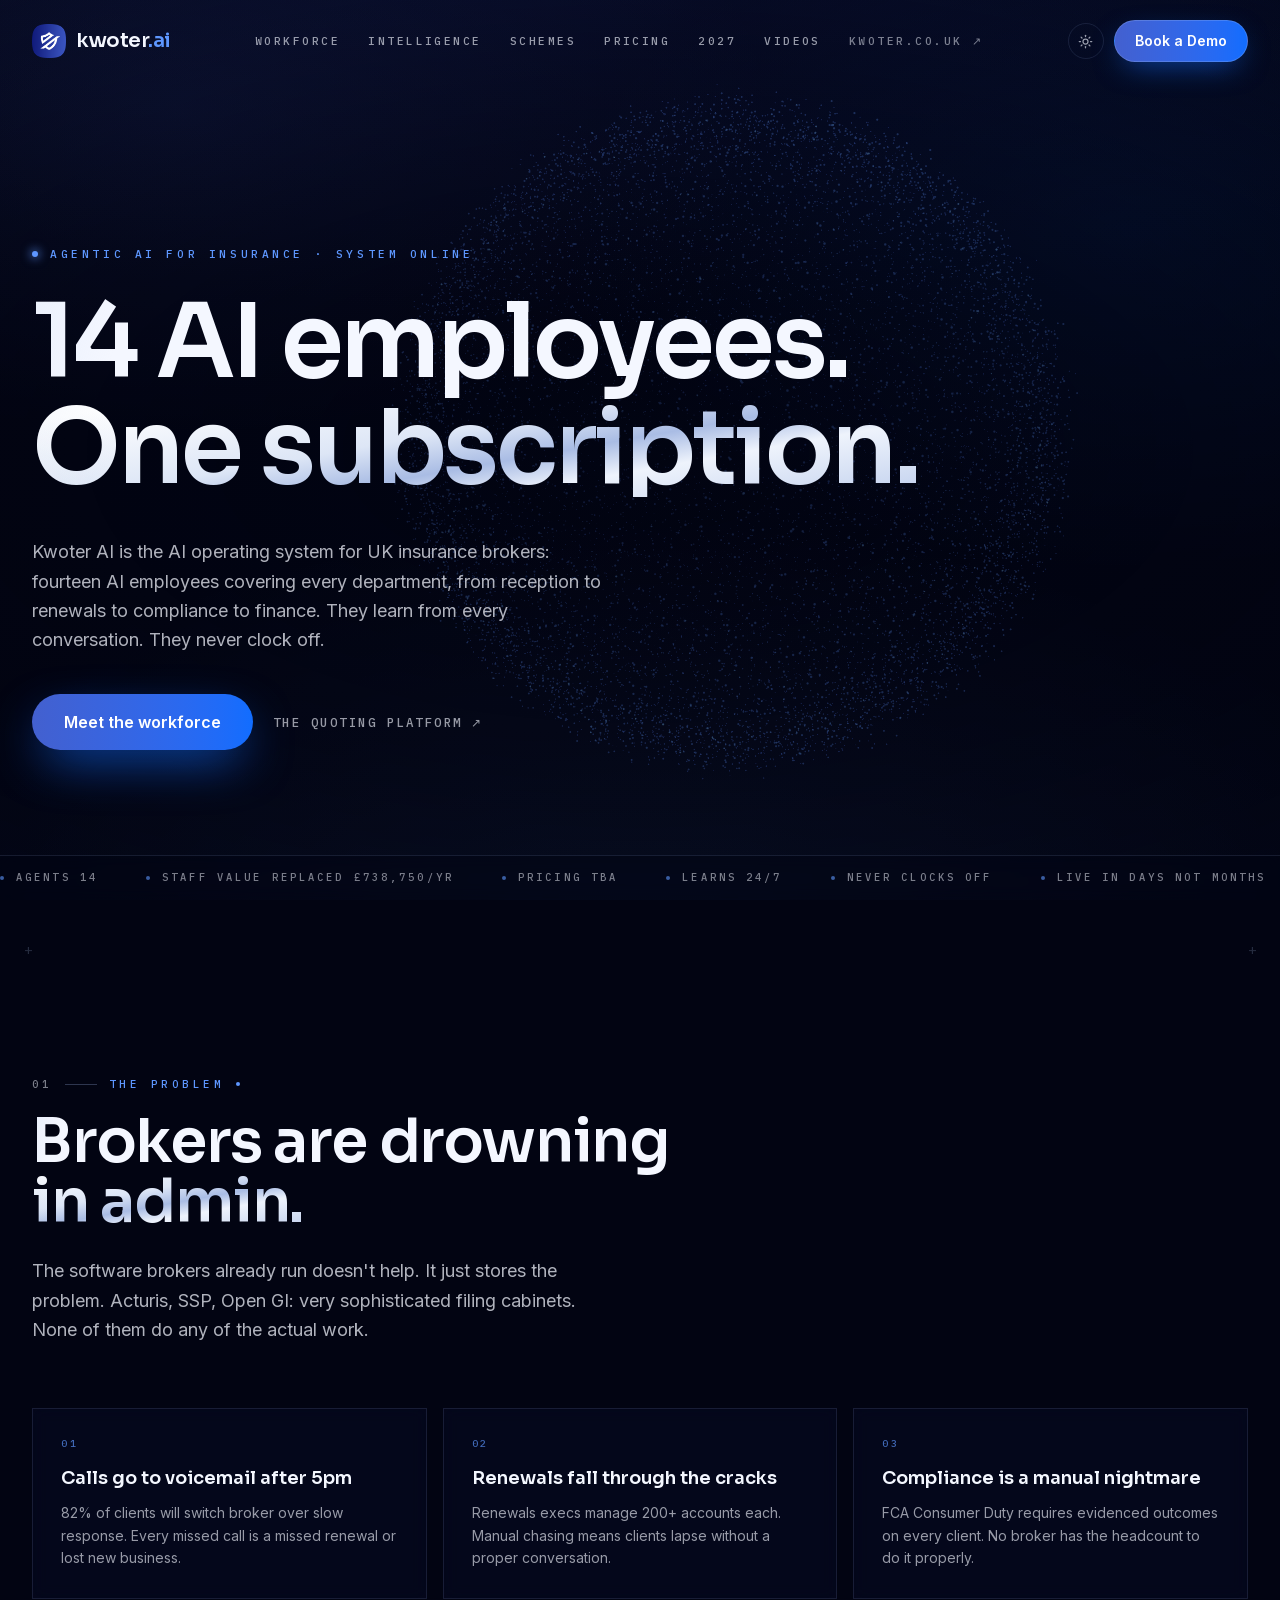
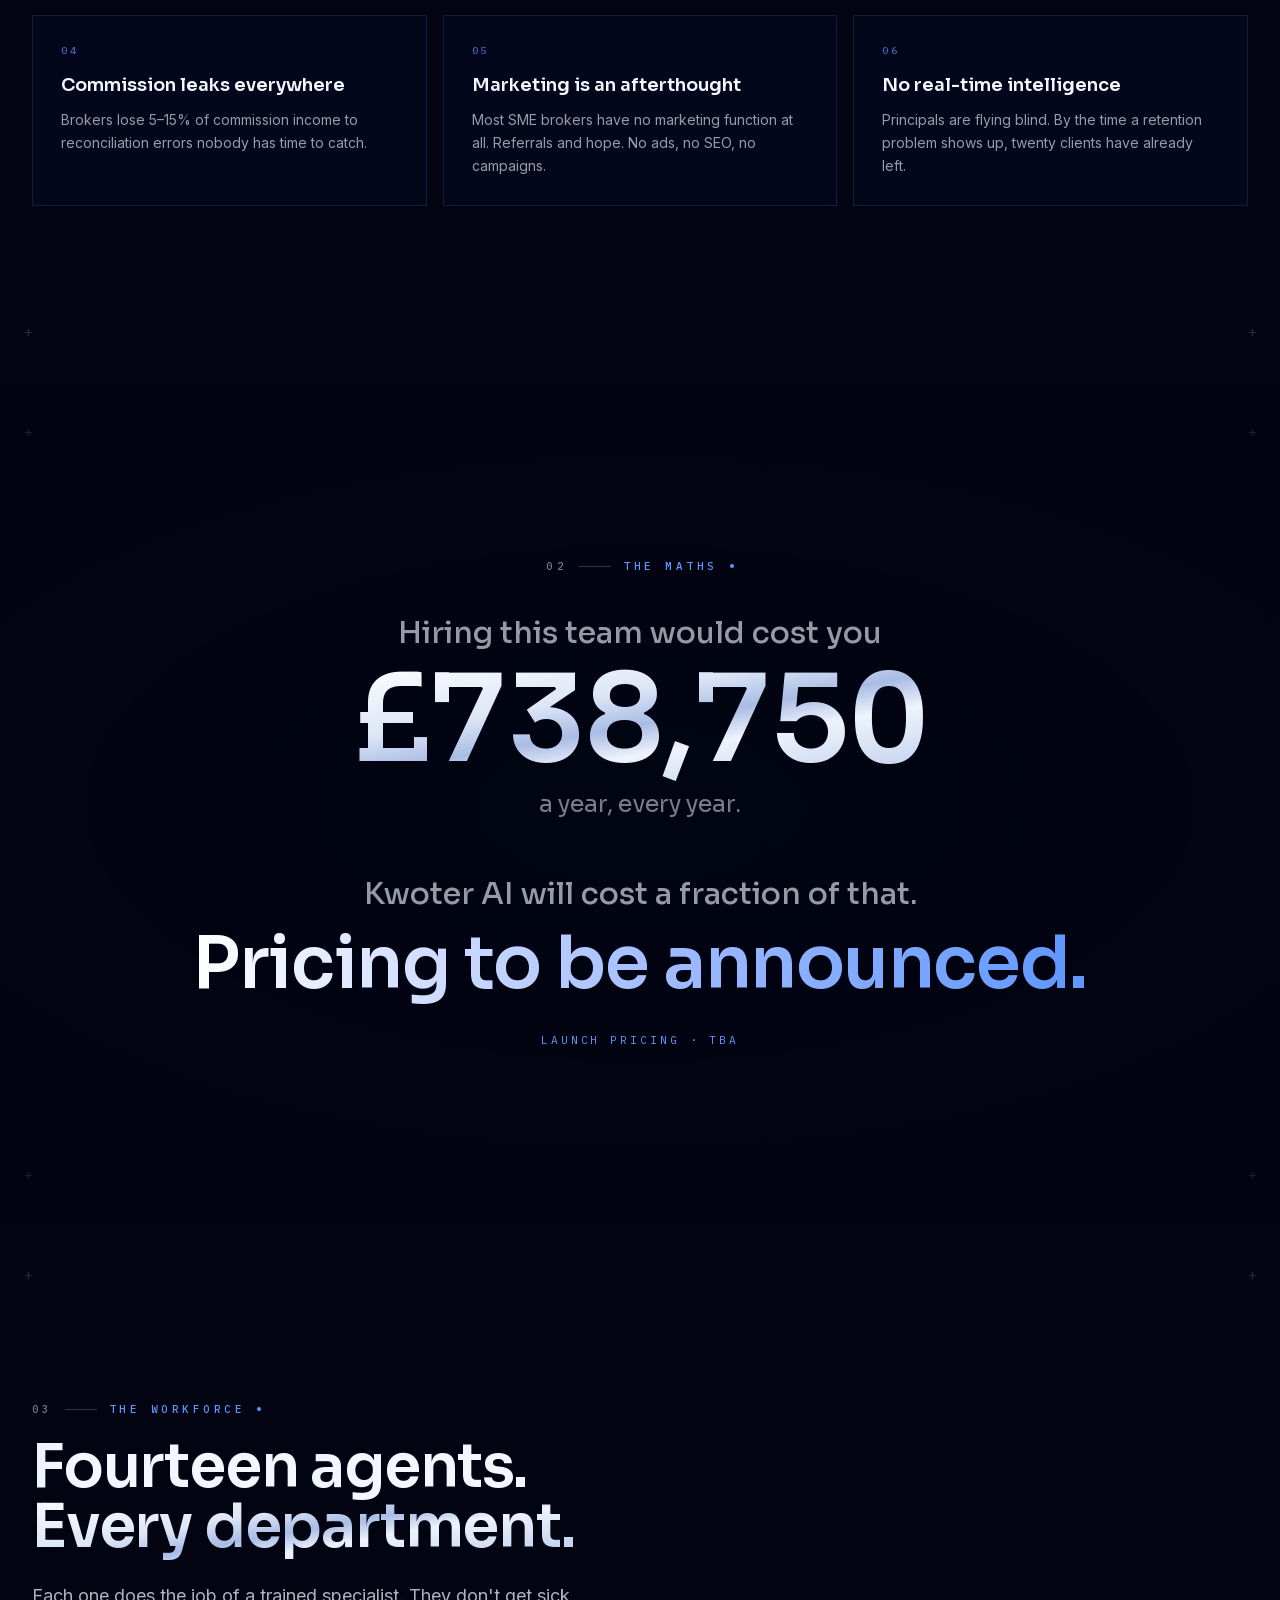
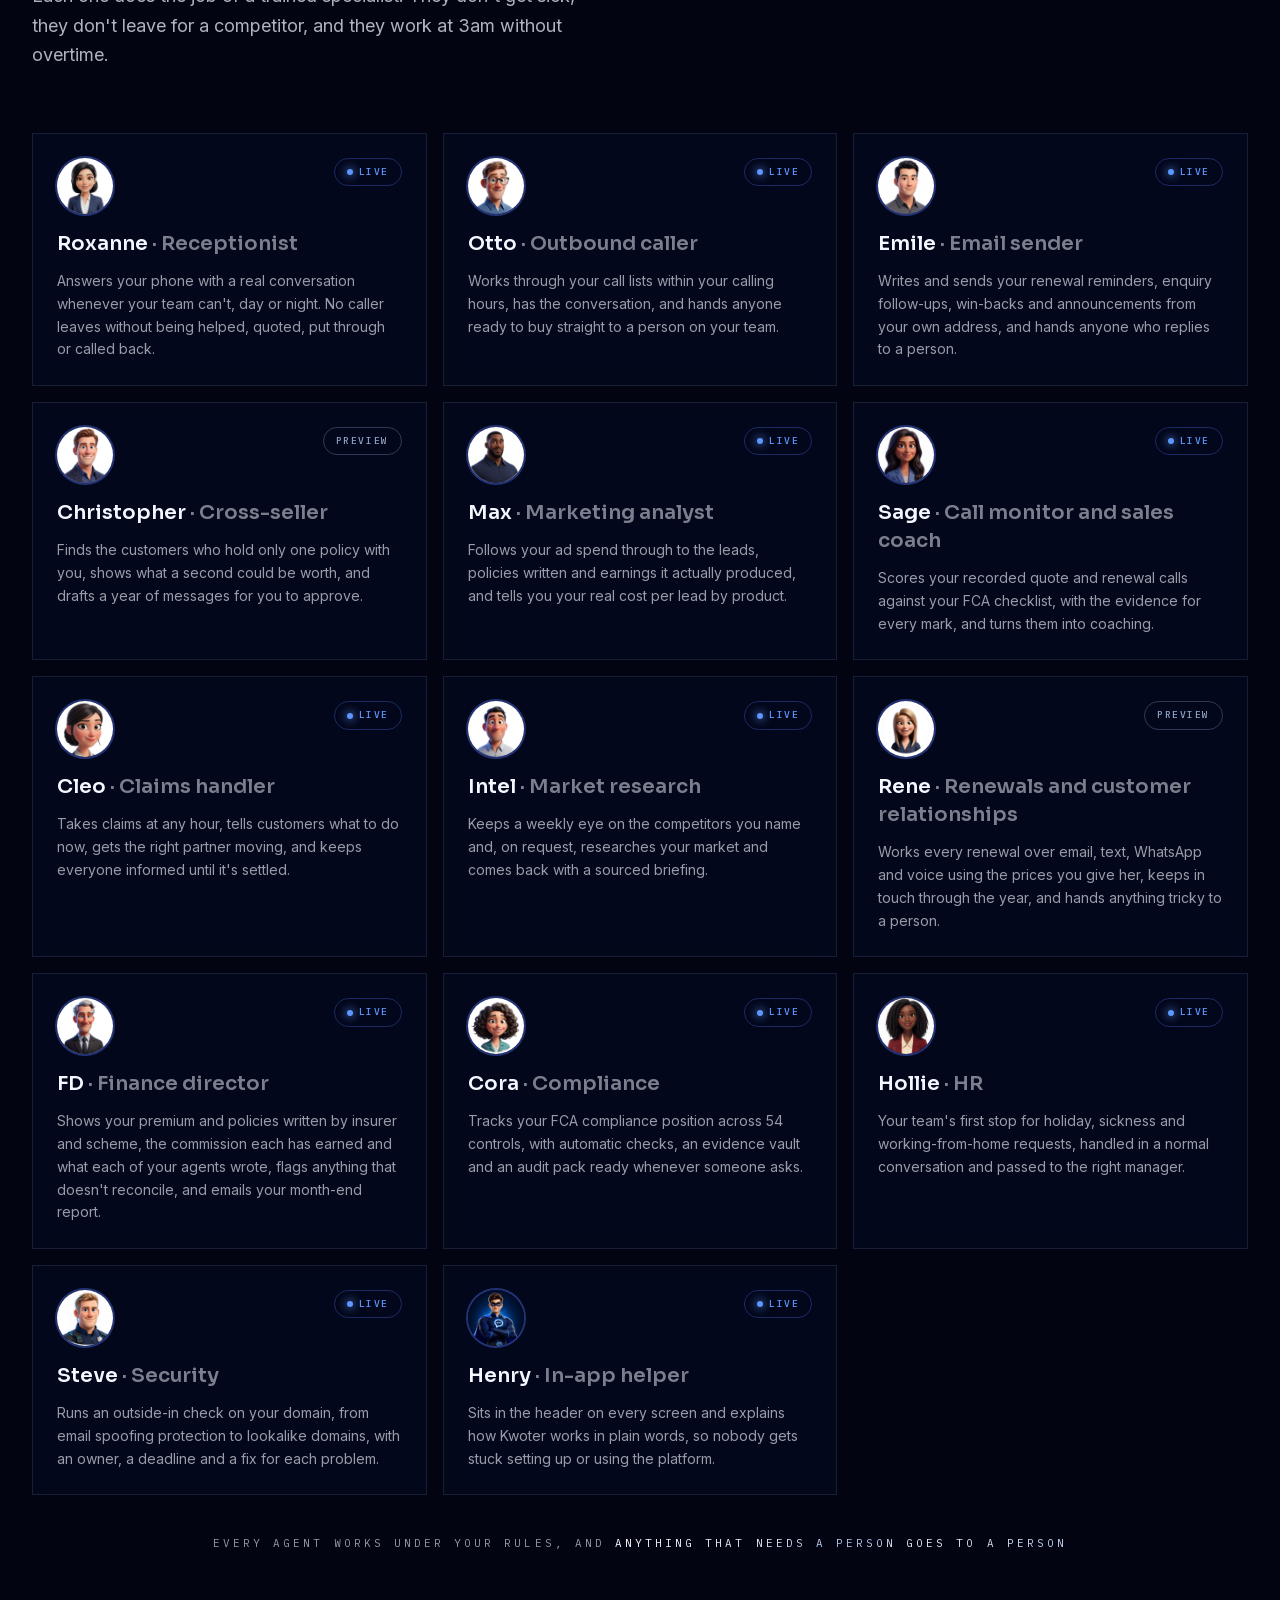
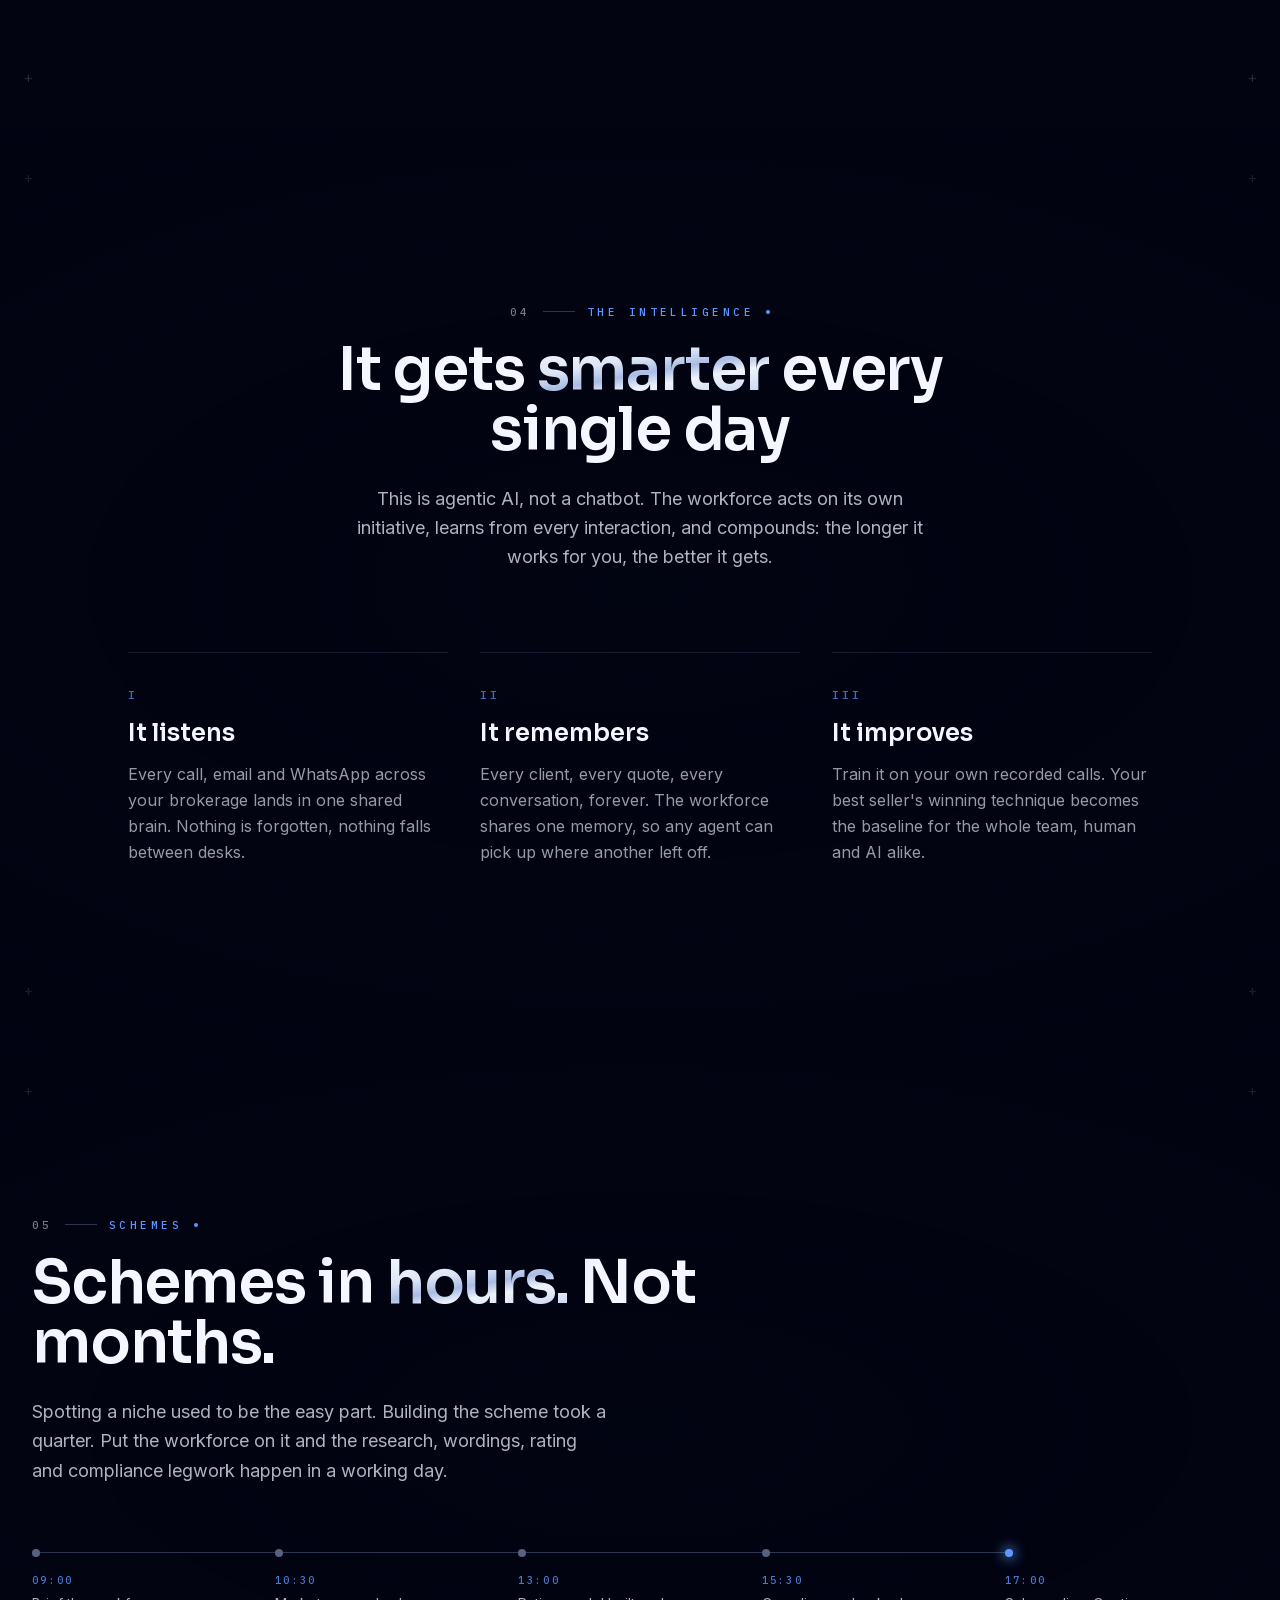
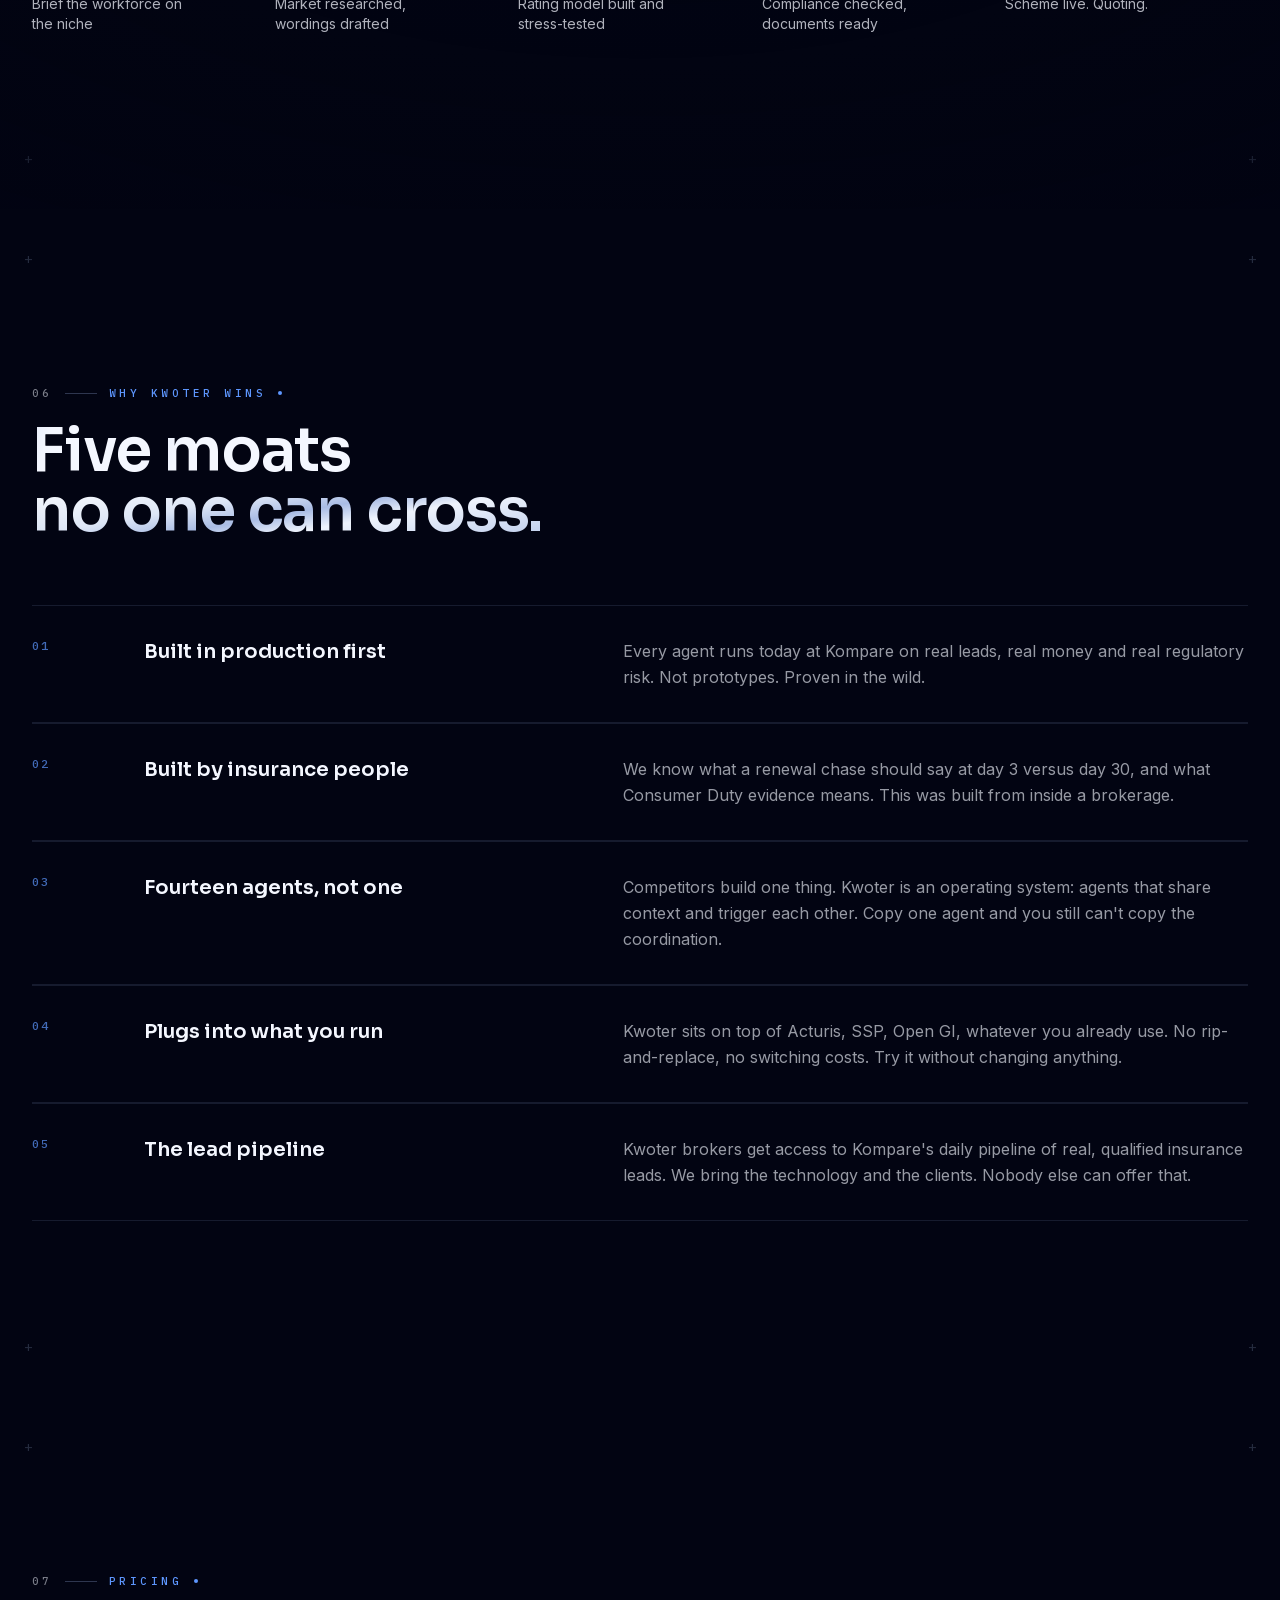
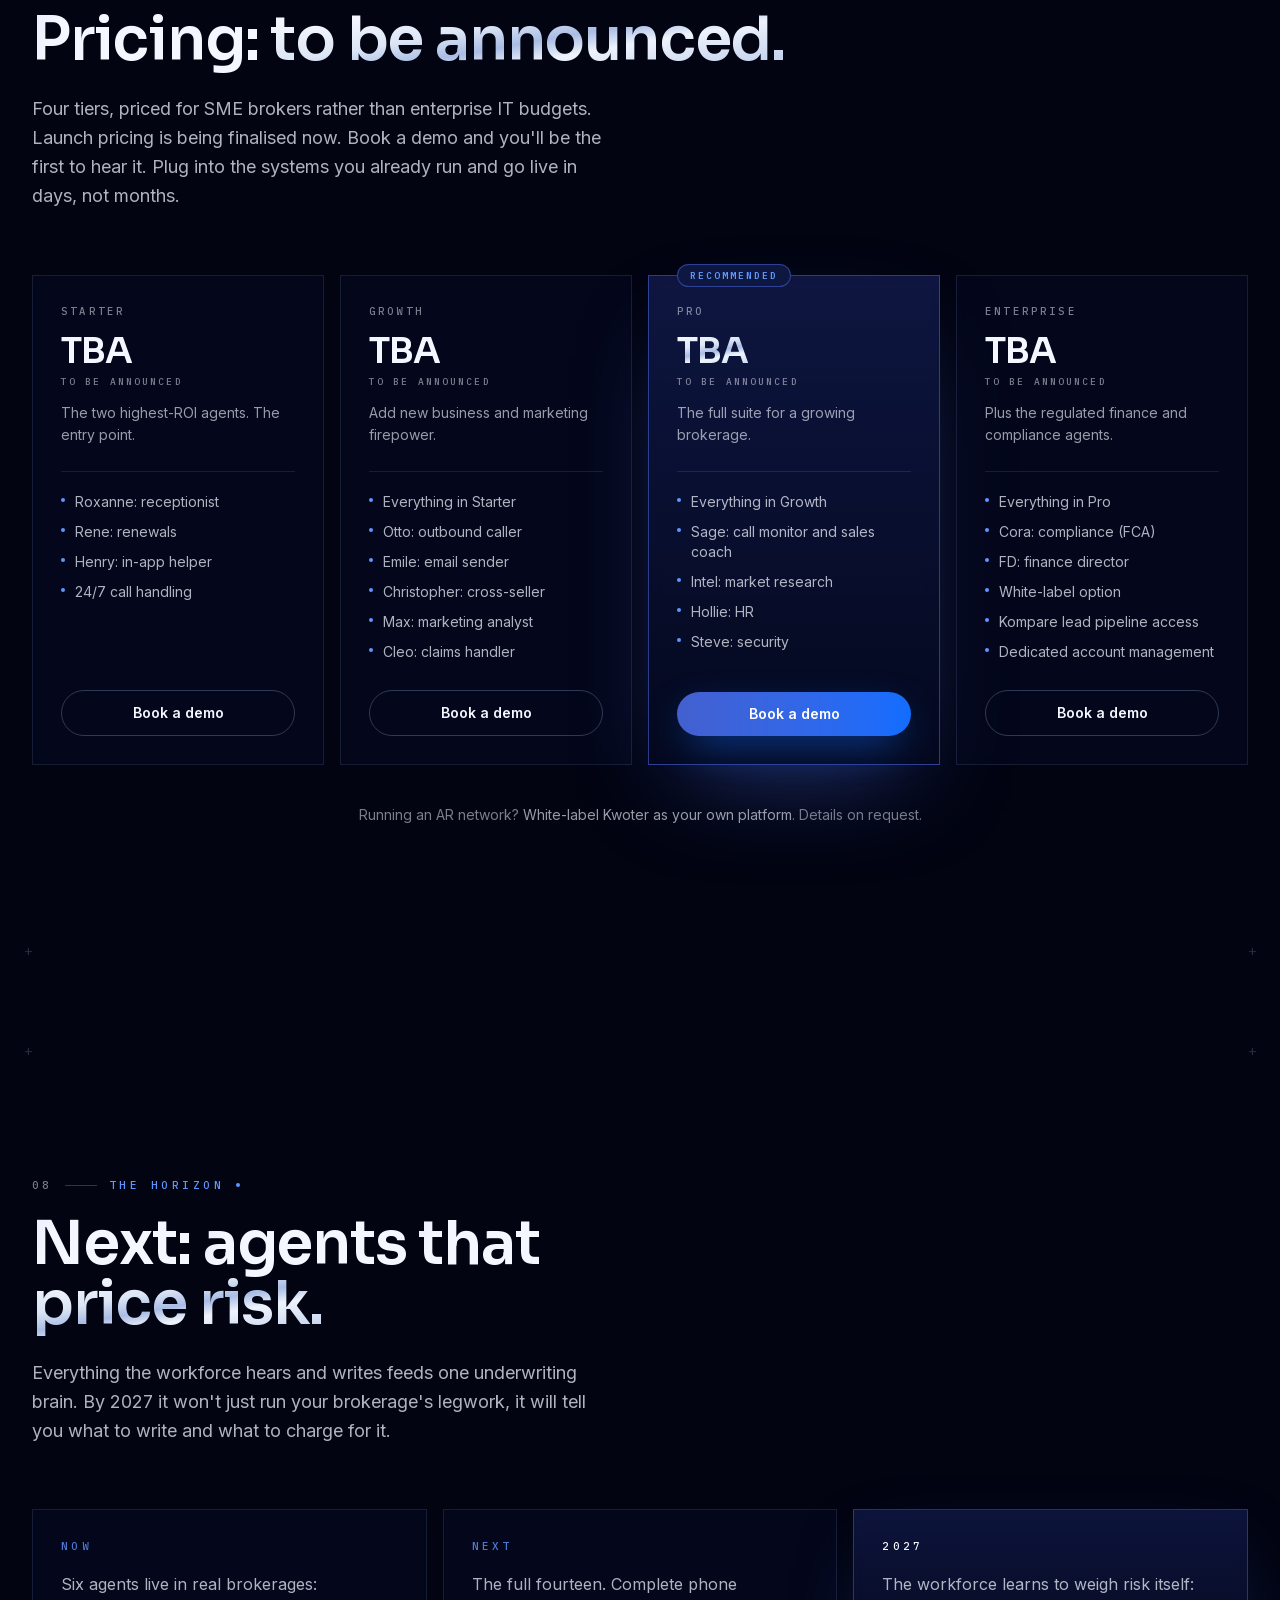
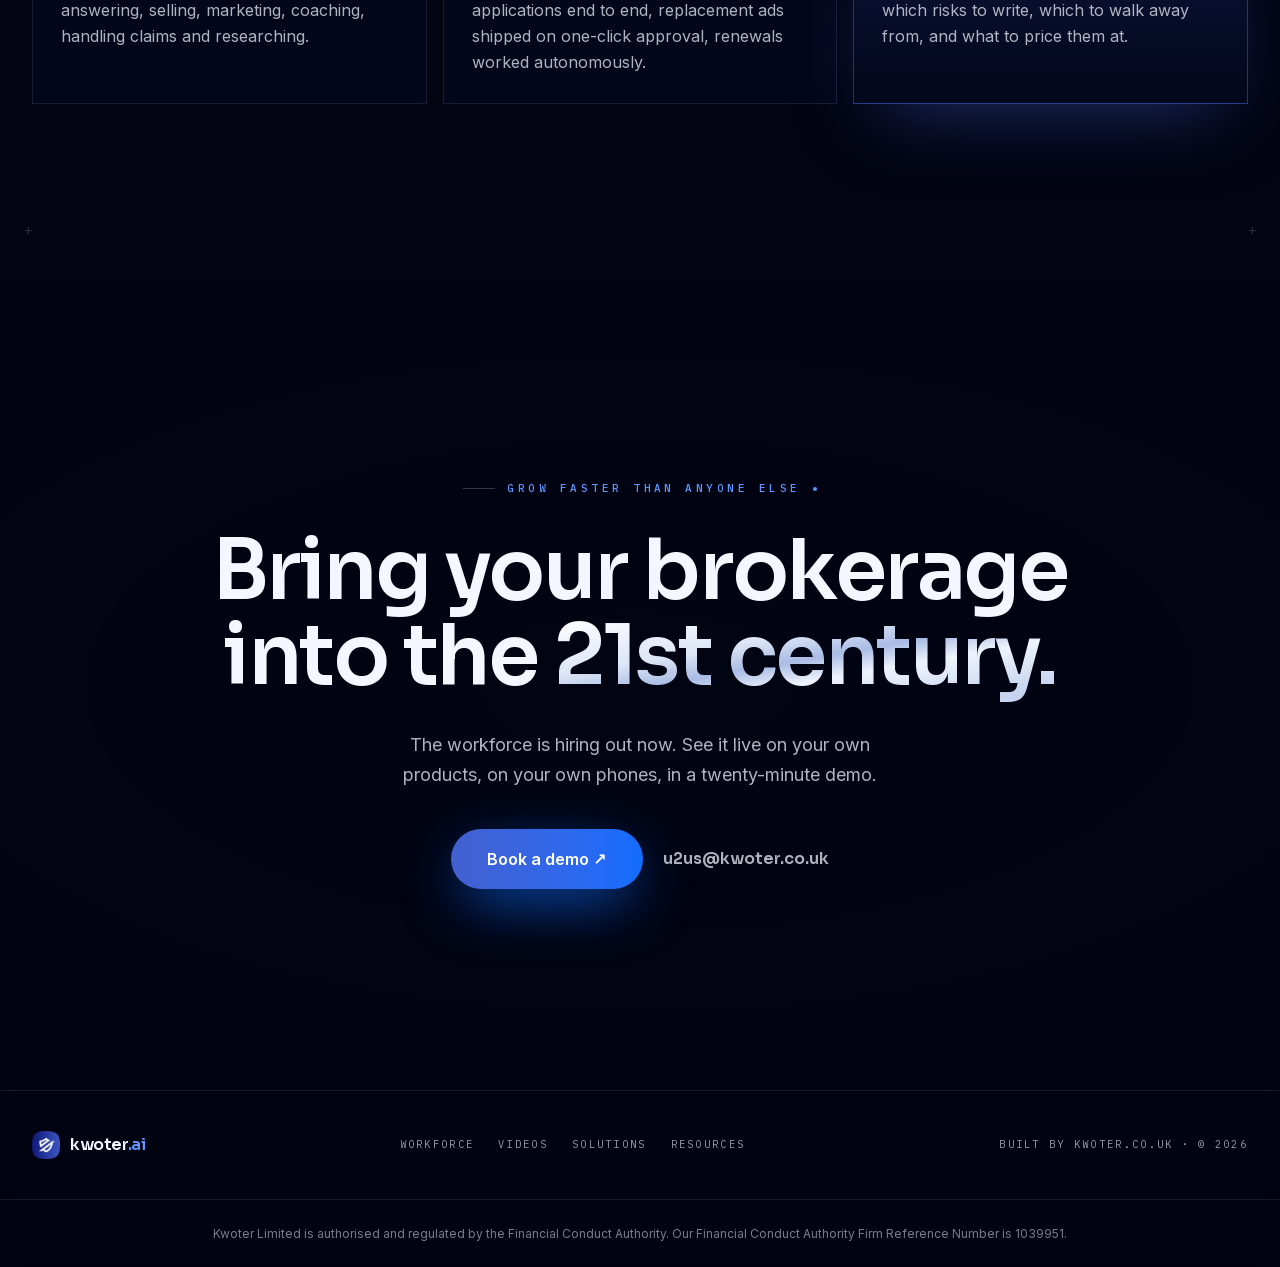
==== commit 30f20cef: "Videos: agent thumbnails all show the agent (same format), opening whoosh removed, page visible on p" ====
--- a/index.html
+++ b/index.html
@@ -1 +1 @@
-<!DOCTYPE html><!--_1QITqC1Hw3IHBluwy4P0--><html lang="en-GB" class="__variable_d8ebd1 __variable_ac70e9 __variable_aa62b7"><head><meta charSet="utf-8"/><meta name="viewport" content="width=device-width, initial-scale=1"/><link rel="preload" href="/_next/static/media/98e207f02528a563-s.p.woff2" as="font" crossorigin="" type="font/woff2"/><link rel="preload" href="/_next/static/media/d3ebbfd689654d3a-s.p.woff2" as="font" crossorigin="" type="font/woff2"/><link rel="preload" href="/_next/static/media/db96af6b531dc71f-s.p.woff2" as="font" crossorigin="" type="font/woff2"/><link rel="preload" href="/_next/static/media/e4af272ccee01ff0-s.p.woff2" as="font" crossorigin="" type="font/woff2"/><link rel="preload" href="/_next/static/media/f3f7e95f2dbc4fe4-s.p.woff2" as="font" crossorigin="" type="font/woff2"/><link rel="preload" as="image" href="/media/kwoter-mark.png"/><link rel="stylesheet" href="/_next/static/css/e39b3638d943cc49.css" data-precedence="next"/><link rel="preload" as="script" fetchPriority="low" href="/_next/static/chunks/webpack-d169f0980923b2cc.js"/><script src="/_next/static/chunks/4bd1b696-c023c6e3521b1417.js" async=""></script><script src="/_next/static/chunks/255-2aa030c9ba2867e3.js" async=""></script><script src="/_next/static/chunks/main-app-583e7da23c0d595c.js" async=""></script><script src="/_next/static/chunks/44-e5572c5a3748a5c9.js" async=""></script><script src="/_next/static/chunks/app/layout-f577d77f3be69505.js" async=""></script><script src="/_next/static/chunks/b536a0f1-1ca0bcf0c4f8af4e.js" async=""></script><script src="/_next/static/chunks/bd904a5c-1c9b3cc2510777ff.js" async=""></script><script src="/_next/static/chunks/b79b7286-37d65316fe4a52f3.js" async=""></script><script src="/_next/static/chunks/214-c194f13aa006d66c.js" async=""></script><script src="/_next/static/chunks/455-06ae94f13bf13492.js" async=""></script><script src="/_next/static/chunks/298-75bae18b287c4178.js" async=""></script><script src="/_next/static/chunks/app/page-8c4bbb1ae0bb1c03.js" async=""></script><meta name="next-size-adjust" content=""/><title>Kwoter AI | Your AI Workforce for Insurance</title><meta name="description" content="Fourteen AI employees for your insurance brokerage: receptionist, outbound caller, renewals, claims, compliance, finance and more. £738,750 of payroll replaced. Pricing to be announced. Built by Kwoter."/><meta property="og:title" content="Kwoter AI | Your AI Workforce for Insurance"/><meta property="og:description" content="Fourteen AI employees for your brokerage. Learns from every conversation. Builds schemes in hours, not months."/><meta name="twitter:card" content="summary"/><meta name="twitter:title" content="Kwoter AI | Your AI Workforce for Insurance"/><meta name="twitter:description" content="Fourteen AI employees for your brokerage. Learns from every conversation. Builds schemes in hours, not months."/><link rel="icon" href="/icon.png?bbf5ebcccd8def58" type="image/png" sizes="256x256"/><link rel="apple-touch-icon" href="/apple-icon.png?f000c47f570ffdb4" type="image/png" sizes="180x180"/><script>try{if(localStorage.getItem('kwoter-theme')==='light')document.documentElement.classList.add('light')}catch(e){}</script><script src="/_next/static/chunks/polyfills-42372ed130431b0a.js" noModule=""></script></head><body><div hidden=""><!--$--><!--/$--></div><main class="relative"><div class="pointer-events-none fixed inset-0 z-[100] flex items-center justify-center" aria-hidden="true"><div class="absolute inset-0 bg-[radial-gradient(ellipse_50%_40%_at_50%_50%,rgba(2,4,18,0.78),rgba(2,4,18,0.15)_70%,transparent_100%)]" style="opacity:1"></div><div class="relative flex flex-col items-center"><div class="flex items-center gap-3.5" style="opacity:0;transform:translateY(10px) scale(0.82)"><img alt="" width="52" height="52" decoding="async" data-nimg="1" class="rounded-[26%] shadow-[0_18px_50px_-12px_rgba(17,109,255,0.75)]" style="color:transparent" src="/media/kwoter-mark.png"/><span class="font-display text-4xl font-semibold tracking-tight text-frost">kwoter<span class="text-royal-2">.ai</span></span></div><p class="font-mono mt-5 text-[0.62rem] font-medium uppercase tracking-[0.34em] text-frost-40" style="opacity:0">Agentic AI for insurance</p><div class="relative mt-6 h-px w-44 overflow-hidden rounded-full bg-line"><div class="absolute inset-0 origin-left bg-gradient-to-r from-royal via-electric to-royal-2" style="transform:scaleX(0)"></div></div></div></div><div aria-hidden="true" class="fixed inset-0 z-0"><div style="position:relative;width:100%;height:100%;overflow:hidden;pointer-events:auto"><div style="width:100%;height:100%"><canvas style="display:block"></canvas></div></div></div><header class="fixed inset-x-0 top-0 z-50 transition-all duration-500 border-b border-transparent py-5" style="opacity:0;transform:translateY(-70px)"><div class="mx-auto flex max-w-7xl items-center justify-between px-5 lg:px-8"><a href="#top" aria-label="kwoter.ai home" class="flex items-center gap-2.5"><img alt="" loading="lazy" width="34" height="34" decoding="async" data-nimg="1" class="rounded-[26%]" style="color:transparent" src="/media/kwoter-mark.png"/><span class="font-display text-xl font-semibold tracking-tight text-frost">kwoter<span class="text-royal-2">.ai</span></span></a><nav class="font-mono hidden items-center gap-7 text-[0.7rem] font-medium uppercase tracking-[0.22em] lg:flex"><a href="#workforce" class="link-underline transition hover:text-frost text-frost-56">Workforce</a><a href="#intelligence" class="link-underline transition hover:text-frost text-frost-56">Intelligence</a><a href="#schemes" class="link-underline transition hover:text-frost text-frost-56">Schemes</a><a href="#pricing" class="link-underline transition hover:text-frost text-frost-56">Pricing</a><a href="#horizon" class="link-underline transition hover:text-frost text-frost-56">2027</a><a href="/videos/" class="link-underline transition hover:text-frost text-frost-56">Videos</a><a href="https://www.kwoter.co.uk" class="link-underline text-frost-40 transition hover:text-frost">kwoter.co.uk ↗</a></nav><div class="flex items-center gap-2.5"><button type="button" aria-label="Switch to light mode" class="inline-flex h-9 w-9 items-center justify-center rounded-full border border-line text-frost-56 transition hover:border-line-strong hover:text-frost "><svg xmlns="http://www.w3.org/2000/svg" width="15" height="15" viewBox="0 0 24 24" fill="none" stroke="currentColor" stroke-width="2" stroke-linecap="round" stroke-linejoin="round" class="lucide lucide-sun"><circle cx="12" cy="12" r="4"></circle><path d="M12 2v2"></path><path d="M12 20v2"></path><path d="m4.93 4.93 1.41 1.41"></path><path d="m17.66 17.66 1.41 1.41"></path><path d="M2 12h2"></path><path d="M20 12h2"></path><path d="m6.34 17.66-1.41 1.41"></path><path d="m19.07 4.93-1.41 1.41"></path></svg></button><a href="https://www.kwoter.co.uk/#book-a-demo" class="group hidden items-center rounded-full border border-line-strong bg-gradient-to-r from-royal to-electric px-5 py-2.5 text-sm font-semibold text-white shadow-[0_10px_30px_-10px_rgba(17,109,255,0.7)] transition hover:brightness-110 sm:inline-flex"><span class="btn-swap" data-text="Book a Demo"><span>Book a Demo</span></span></a><button type="button" aria-label="Toggle menu" class="inline-flex h-9 w-9 items-center justify-center rounded-full border border-line text-frost lg:hidden"><svg xmlns="http://www.w3.org/2000/svg" width="16" height="16" viewBox="0 0 24 24" fill="none" stroke="currentColor" stroke-width="2" stroke-linecap="round" stroke-linejoin="round" class="lucide lucide-menu"><line x1="4" x2="20" y1="12" y2="12"></line><line x1="4" x2="20" y1="6" y2="6"></line><line x1="4" x2="20" y1="18" y2="18"></line></svg></button></div></div></header><div class="relative z-10"><section id="top" class="relative flex min-h-[100svh] flex-col justify-center overflow-hidden"><div class="veil pointer-events-none absolute inset-0" aria-hidden="true"></div><div class="relative z-10 mx-auto w-full max-w-7xl px-5 pt-24 lg:px-8"><p class="font-mono mb-8 flex items-center gap-3 text-[0.7rem] font-medium uppercase tracking-[0.32em] text-royal-2" style="opacity:0;transform:translateY(14px)"><span class="h-1.5 w-1.5 animate-pulse rounded-full bg-royal-2 shadow-[0_0_10px_2px_rgba(94,151,255,0.6)]"></span>Agentic AI for insurance · system online</p><h1 class="shimmer-go font-display max-w-5xl text-[clamp(3rem,8vw,7rem)] font-semibold leading-[0.95] tracking-[-0.03em]"><span class="block overflow-hidden pb-[0.08em]"><span data-shimmer="14 AI employees." class="shimmer-word block " style="animation-delay:4s;transform:translateY(112%)">14 AI employees.</span></span><span class="block overflow-hidden pb-[0.08em]"><span data-shimmer="One subscription." class="shimmer-word block text-chrome" style="animation-delay:4.18s;transform:translateY(112%)">One subscription.</span></span></h1><p class="mt-8 max-w-xl text-lg leading-relaxed text-frost-72" style="opacity:0;transform:translateY(16px)">Kwoter AI is the AI operating system for UK insurance brokers: fourteen AI employees covering every department, from reception to renewals to compliance to finance. They learn from every conversation. They never clock off.</p><div class="mt-10 flex flex-wrap items-center gap-5" style="opacity:0;transform:translateY(16px)"><a href="#problem" class="group inline-flex items-center rounded-full bg-gradient-to-r from-royal to-electric px-8 py-4 text-base font-semibold text-white shadow-[0_18px_50px_-12px_rgba(17,109,255,0.8)] transition hover:brightness-110"><span class="btn-swap" data-text="Meet the workforce"><span>Meet the workforce</span></span></a><a href="https://www.kwoter.co.uk" class="group font-mono inline-flex items-center gap-2 text-[0.78rem] font-medium uppercase tracking-[0.2em] text-frost-56 transition hover:text-frost"><span class="link-underline">The quoting platform</span><span aria-hidden="true" class="transition-transform duration-300 group-hover:translate-x-1">↗</span></a></div></div><div class="absolute inset-x-0 bottom-0 z-10 border-t border-line bg-void/40 backdrop-blur-sm" style="opacity:0"><div class="flex overflow-hidden"><div class="animate-marquee flex shrink-0 items-center gap-12 py-3.5 pr-12"><span class="font-mono flex items-center gap-3 whitespace-nowrap text-[0.65rem] font-medium uppercase tracking-[0.3em] text-frost-40"><span class="h-1 w-1 rounded-full bg-royal-2/60" aria-hidden="true"></span>AGENTS 14</span><span class="font-mono flex items-center gap-3 whitespace-nowrap text-[0.65rem] font-medium uppercase tracking-[0.3em] text-frost-40"><span class="h-1 w-1 rounded-full bg-royal-2/60" aria-hidden="true"></span>STAFF VALUE REPLACED £738,750/YR</span><span class="font-mono flex items-center gap-3 whitespace-nowrap text-[0.65rem] font-medium uppercase tracking-[0.3em] text-frost-40"><span class="h-1 w-1 rounded-full bg-royal-2/60" aria-hidden="true"></span>PRICING TBA</span><span class="font-mono flex items-center gap-3 whitespace-nowrap text-[0.65rem] font-medium uppercase tracking-[0.3em] text-frost-40"><span class="h-1 w-1 rounded-full bg-royal-2/60" aria-hidden="true"></span>LEARNS 24/7</span><span class="font-mono flex items-center gap-3 whitespace-nowrap text-[0.65rem] font-medium uppercase tracking-[0.3em] text-frost-40"><span class="h-1 w-1 rounded-full bg-royal-2/60" aria-hidden="true"></span>NEVER CLOCKS OFF</span><span class="font-mono flex items-center gap-3 whitespace-nowrap text-[0.65rem] font-medium uppercase tracking-[0.3em] text-frost-40"><span class="h-1 w-1 rounded-full bg-royal-2/60" aria-hidden="true"></span>LIVE IN DAYS NOT MONTHS</span><span class="font-mono flex items-center gap-3 whitespace-nowrap text-[0.65rem] font-medium uppercase tracking-[0.3em] text-frost-40"><span class="h-1 w-1 rounded-full bg-royal-2/60" aria-hidden="true"></span>AGENTS 14</span><span class="font-mono flex items-center gap-3 whitespace-nowrap text-[0.65rem] font-medium uppercase tracking-[0.3em] text-frost-40"><span class="h-1 w-1 rounded-full bg-royal-2/60" aria-hidden="true"></span>STAFF VALUE REPLACED £738,750/YR</span><span class="font-mono flex items-center gap-3 whitespace-nowrap text-[0.65rem] font-medium uppercase tracking-[0.3em] text-frost-40"><span class="h-1 w-1 rounded-full bg-royal-2/60" aria-hidden="true"></span>PRICING TBA</span><span class="font-mono flex items-center gap-3 whitespace-nowrap text-[0.65rem] font-medium uppercase tracking-[0.3em] text-frost-40"><span class="h-1 w-1 rounded-full bg-royal-2/60" aria-hidden="true"></span>LEARNS 24/7</span><span class="font-mono flex items-center gap-3 whitespace-nowrap text-[0.65rem] font-medium uppercase tracking-[0.3em] text-frost-40"><span class="h-1 w-1 rounded-full bg-royal-2/60" aria-hidden="true"></span>NEVER CLOCKS OFF</span><span class="font-mono flex items-center gap-3 whitespace-nowrap text-[0.65rem] font-medium uppercase tracking-[0.3em] text-frost-40"><span class="h-1 w-1 rounded-full bg-royal-2/60" aria-hidden="true"></span>LIVE IN DAYS NOT MONTHS</span></div><div class="animate-marquee flex shrink-0 items-center gap-12 py-3.5 pr-12" aria-hidden="true"><span class="font-mono flex items-center gap-3 whitespace-nowrap text-[0.65rem] font-medium uppercase tracking-[0.3em] text-frost-40"><span class="h-1 w-1 rounded-full bg-royal-2/60" aria-hidden="true"></span>AGENTS 14</span><span class="font-mono flex items-center gap-3 whitespace-nowrap text-[0.65rem] font-medium uppercase tracking-[0.3em] text-frost-40"><span class="h-1 w-1 rounded-full bg-royal-2/60" aria-hidden="true"></span>STAFF VALUE REPLACED £738,750/YR</span><span class="font-mono flex items-center gap-3 whitespace-nowrap text-[0.65rem] font-medium uppercase tracking-[0.3em] text-frost-40"><span class="h-1 w-1 rounded-full bg-royal-2/60" aria-hidden="true"></span>PRICING TBA</span><span class="font-mono flex items-center gap-3 whitespace-nowrap text-[0.65rem] font-medium uppercase tracking-[0.3em] text-frost-40"><span class="h-1 w-1 rounded-full bg-royal-2/60" aria-hidden="true"></span>LEARNS 24/7</span><span class="font-mono flex items-center gap-3 whitespace-nowrap text-[0.65rem] font-medium uppercase tracking-[0.3em] text-frost-40"><span class="h-1 w-1 rounded-full bg-royal-2/60" aria-hidden="true"></span>NEVER CLOCKS OFF</span><span class="font-mono flex items-center gap-3 whitespace-nowrap text-[0.65rem] font-medium uppercase tracking-[0.3em] text-frost-40"><span class="h-1 w-1 rounded-full bg-royal-2/60" aria-hidden="true"></span>LIVE IN DAYS NOT MONTHS</span><span class="font-mono flex items-center gap-3 whitespace-nowrap text-[0.65rem] font-medium uppercase tracking-[0.3em] text-frost-40"><span class="h-1 w-1 rounded-full bg-royal-2/60" aria-hidden="true"></span>AGENTS 14</span><span class="font-mono flex items-center gap-3 whitespace-nowrap text-[0.65rem] font-medium uppercase tracking-[0.3em] text-frost-40"><span class="h-1 w-1 rounded-full bg-royal-2/60" aria-hidden="true"></span>STAFF VALUE REPLACED £738,750/YR</span><span class="font-mono flex items-center gap-3 whitespace-nowrap text-[0.65rem] font-medium uppercase tracking-[0.3em] text-frost-40"><span class="h-1 w-1 rounded-full bg-royal-2/60" aria-hidden="true"></span>PRICING TBA</span><span class="font-mono flex items-center gap-3 whitespace-nowrap text-[0.65rem] font-medium uppercase tracking-[0.3em] text-frost-40"><span class="h-1 w-1 rounded-full bg-royal-2/60" aria-hidden="true"></span>LEARNS 24/7</span><span class="font-mono flex items-center gap-3 whitespace-nowrap text-[0.65rem] font-medium uppercase tracking-[0.3em] text-frost-40"><span class="h-1 w-1 rounded-full bg-royal-2/60" aria-hidden="true"></span>NEVER CLOCKS OFF</span><span class="font-mono flex items-center gap-3 whitespace-nowrap text-[0.65rem] font-medium uppercase tracking-[0.3em] text-frost-40"><span class="h-1 w-1 rounded-full bg-royal-2/60" aria-hidden="true"></span>LIVE IN DAYS NOT MONTHS</span></div></div></div></section><section id="problem" class="relative py-32 lg:py-44"><div aria-hidden="true" class="font-mono pointer-events-none absolute inset-x-6 inset-y-10 hidden text-sm text-silver-2/25 select-none lg:block"><span class="absolute left-0 top-0">+</span><span class="absolute right-0 top-0">+</span><span class="absolute bottom-0 left-0">+</span><span class="absolute bottom-0 right-0">+</span></div><div class="relative z-10 mx-auto max-w-7xl px-5 lg:px-8"><div class="max-w-3xl" style="opacity:0;transform:translateY(24px)"><p class="font-mono flex items-center gap-3 text-[0.68rem] font-medium uppercase tracking-[0.32em] text-royal-2"><span class="text-frost-40">01</span><span class="h-px w-8 bg-line-strong" aria-hidden="true"></span>The problem<span class="h-1 w-1 animate-pulse rounded-full bg-royal-2" aria-hidden="true"></span></p><h2 class="font-display mt-5 text-3xl font-semibold tracking-[-0.02em] sm:text-6xl"><span class=""><span class="inline-block overflow-hidden pb-[0.1em] align-top [margin-bottom:-0.1em]"><span class="shimmer-word inline-block" data-shimmer="Brokers" style="animation-delay:0.9s;transform:translateY(115%)">Brokers</span></span> <span class="inline-block overflow-hidden pb-[0.1em] align-top [margin-bottom:-0.1em]"><span class="shimmer-word inline-block" data-shimmer="are" style="animation-delay:1.02s;transform:translateY(115%)">are</span></span> <span class="inline-block overflow-hidden pb-[0.1em] align-top [margin-bottom:-0.1em]"><span class="shimmer-word inline-block" data-shimmer="drowning" style="animation-delay:1.1400000000000001s;transform:translateY(115%)">drowning</span></span> <span class="inline-block overflow-hidden pb-[0.1em] align-top [margin-bottom:-0.1em]"><span class="shimmer-word inline-block" data-shimmer="in admin." style="animation-delay:1.26s;transform:translateY(115%)"><span class="text-chrome">in admin.</span></span></span></span></h2><p class="mt-6 max-w-xl text-lg leading-relaxed text-frost-72">The software brokers already run doesn&#x27;t help. It just stores the problem. Acturis, SSP, Open GI: very sophisticated filing cabinets. None of them do any of the actual work.</p></div><div class="mt-16 grid gap-4 sm:grid-cols-2 lg:grid-cols-3"><div class="" style="opacity:0;transform:translateY(22px)"><div class="group h-full rounded-[--radius-lg] border border-line bg-void-2/50 p-7 backdrop-blur-sm transition-colors duration-500 hover:border-line-strong"><p class="font-mono text-[0.62rem] font-medium uppercase tracking-[0.26em] text-royal-2/70">01</p><h3 class="font-display mt-3 text-lg font-semibold text-frost">Calls go to voicemail after 5pm</h3><p class="mt-2.5 text-sm leading-relaxed text-frost-56">82% of clients will switch broker over slow response. Every missed call is a missed renewal or lost new business.</p></div></div><div class="" style="opacity:0;transform:translateY(22px)"><div class="group h-full rounded-[--radius-lg] border border-line bg-void-2/50 p-7 backdrop-blur-sm transition-colors duration-500 hover:border-line-strong"><p class="font-mono text-[0.62rem] font-medium uppercase tracking-[0.26em] text-royal-2/70">02</p><h3 class="font-display mt-3 text-lg font-semibold text-frost">Renewals fall through the cracks</h3><p class="mt-2.5 text-sm leading-relaxed text-frost-56">Renewals execs manage 200+ accounts each. Manual chasing means clients lapse without a proper conversation.</p></div></div><div class="" style="opacity:0;transform:translateY(22px)"><div class="group h-full rounded-[--radius-lg] border border-line bg-void-2/50 p-7 backdrop-blur-sm transition-colors duration-500 hover:border-line-strong"><p class="font-mono text-[0.62rem] font-medium uppercase tracking-[0.26em] text-royal-2/70">03</p><h3 class="font-display mt-3 text-lg font-semibold text-frost">Compliance is a manual nightmare</h3><p class="mt-2.5 text-sm leading-relaxed text-frost-56">FCA Consumer Duty requires evidenced outcomes on every client. No broker has the headcount to do it properly.</p></div></div><div class="" style="opacity:0;transform:translateY(22px)"><div class="group h-full rounded-[--radius-lg] border border-line bg-void-2/50 p-7 backdrop-blur-sm transition-colors duration-500 hover:border-line-strong"><p class="font-mono text-[0.62rem] font-medium uppercase tracking-[0.26em] text-royal-2/70">04</p><h3 class="font-display mt-3 text-lg font-semibold text-frost">Commission leaks everywhere</h3><p class="mt-2.5 text-sm leading-relaxed text-frost-56">Brokers lose 5–15% of commission income to reconciliation errors nobody has time to catch.</p></div></div><div class="" style="opacity:0;transform:translateY(22px)"><div class="group h-full rounded-[--radius-lg] border border-line bg-void-2/50 p-7 backdrop-blur-sm transition-colors duration-500 hover:border-line-strong"><p class="font-mono text-[0.62rem] font-medium uppercase tracking-[0.26em] text-royal-2/70">05</p><h3 class="font-display mt-3 text-lg font-semibold text-frost">Marketing is an afterthought</h3><p class="mt-2.5 text-sm leading-relaxed text-frost-56">Most SME brokers have no marketing function at all. Referrals and hope. No ads, no SEO, no campaigns.</p></div></div><div class="" style="opacity:0;transform:translateY(22px)"><div class="group h-full rounded-[--radius-lg] border border-line bg-void-2/50 p-7 backdrop-blur-sm transition-colors duration-500 hover:border-line-strong"><p class="font-mono text-[0.62rem] font-medium uppercase tracking-[0.26em] text-royal-2/70">06</p><h3 class="font-display mt-3 text-lg font-semibold text-frost">No real-time intelligence</h3><p class="mt-2.5 text-sm leading-relaxed text-frost-56">Principals are flying blind. By the time a retention problem shows up, twenty clients have already left.</p></div></div></div></div></section><section id="maths" class="relative py-32 lg:py-44"><div aria-hidden="true" class="font-mono pointer-events-none absolute inset-x-6 inset-y-10 hidden text-sm text-silver-2/25 select-none lg:block"><span class="absolute left-0 top-0">+</span><span class="absolute right-0 top-0">+</span><span class="absolute bottom-0 left-0">+</span><span class="absolute bottom-0 right-0">+</span></div><div class="veil pointer-events-none absolute inset-0" aria-hidden="true"></div><div class="relative z-10 mx-auto max-w-7xl px-5 text-center lg:px-8"><div style="opacity:0;transform:translateY(24px)"><p class="font-mono flex items-center gap-3 text-[0.68rem] font-medium uppercase tracking-[0.32em] text-royal-2 justify-center"><span class="text-frost-40">02</span><span class="h-px w-8 bg-line-strong" aria-hidden="true"></span>The maths<span class="h-1 w-1 animate-pulse rounded-full bg-royal-2" aria-hidden="true"></span></p></div><div style="opacity:0;transform:translateY(24px)"><p class="font-display mt-10 text-2xl font-medium text-frost-56 sm:text-3xl">Hiring this team would cost you</p><p class="font-display mt-2 text-[clamp(3.2rem,9.5vw,8rem)] font-semibold leading-none tracking-[-0.03em]"><span class="text-chrome">£<span class="tabular-nums">0</span></span></p><p class="font-display mt-2 text-xl text-frost-40 sm:text-2xl">a year, every year.</p></div><div style="opacity:0;transform:translateY(24px)"><p class="font-display mt-14 text-2xl font-medium text-frost-56 sm:text-3xl">Kwoter AI will cost a fraction of that.</p><p class="font-display mt-4 text-[clamp(2.2rem,6vw,4.5rem)] font-semibold leading-none tracking-[-0.02em]"><span class="text-gradient">Pricing to be announced.</span></p><p class="font-mono mx-auto mt-8 max-w-md text-[0.7rem] uppercase tracking-[0.26em] text-royal-2">Launch pricing · TBA</p></div></div></section><section id="workforce" class="relative py-32 lg:py-44"><div aria-hidden="true" class="font-mono pointer-events-none absolute inset-x-6 inset-y-10 hidden text-sm text-silver-2/25 select-none lg:block"><span class="absolute left-0 top-0">+</span><span class="absolute right-0 top-0">+</span><span class="absolute bottom-0 left-0">+</span><span class="absolute bottom-0 right-0">+</span></div><div class="relative z-10 mx-auto max-w-7xl px-5 lg:px-8"><div class="max-w-3xl" style="opacity:0;transform:translateY(24px)"><p class="font-mono flex items-center gap-3 text-[0.68rem] font-medium uppercase tracking-[0.32em] text-royal-2"><span class="text-frost-40">03</span><span class="h-px w-8 bg-line-strong" aria-hidden="true"></span>The workforce<span class="h-1 w-1 animate-pulse rounded-full bg-royal-2" aria-hidden="true"></span></p><h2 class="font-display mt-5 text-3xl font-semibold tracking-[-0.02em] sm:text-6xl"><span class=""><span class="inline-block overflow-hidden pb-[0.1em] align-top [margin-bottom:-0.1em]"><span class="shimmer-word inline-block" data-shimmer="Fourteen" style="animation-delay:0.9s;transform:translateY(115%)">Fourteen</span></span> <span class="inline-block overflow-hidden pb-[0.1em] align-top [margin-bottom:-0.1em]"><span class="shimmer-word inline-block" data-shimmer="agents." style="animation-delay:1.02s;transform:translateY(115%)">agents.</span></span> <span class="inline-block overflow-hidden pb-[0.1em] align-top [margin-bottom:-0.1em]"><span class="shimmer-word inline-block" data-shimmer="Every department." style="animation-delay:1.1400000000000001s;transform:translateY(115%)"><span class="text-chrome">Every department.</span></span></span></span></h2><p class="mt-6 max-w-xl text-lg leading-relaxed text-frost-72">Each one does the job of a trained specialist. They don&#x27;t get sick, they don&#x27;t leave for a competitor, and they work at 3am without overtime.</p></div><div class="mt-16 grid gap-4 sm:grid-cols-2 lg:grid-cols-3"><div class="" style="opacity:0;transform:translateY(22px)"><article class="group relative h-full overflow-hidden rounded-[--radius-lg] border border-line bg-void-2/55 p-6 backdrop-blur-sm transition-all duration-500 [transition-timing-function:var(--ease-fluid)] hover:-translate-y-1.5 hover:border-line-strong hover:bg-navy/35"><div class="flex items-start justify-between gap-4"><div class="relative h-14 w-14 overflow-hidden rounded-full ring-2 ring-royal/50"><img alt="" loading="lazy" decoding="async" data-nimg="fill" class="object-cover" style="position:absolute;height:100%;width:100%;left:0;top:0;right:0;bottom:0;color:transparent" src="/avatars/roxanne-bust.jpg"/></div><span class="font-mono flex items-center gap-1.5 rounded-full border px-3 py-1.5 text-[0.6rem] font-medium uppercase tracking-[0.16em] border-royal/40 text-royal-2"><span class="h-1.5 w-1.5 rounded-full bg-royal-2 shadow-[0_0_8px_2px_rgba(94,151,255,0.5)]"></span>Live</span></div><h3 class="font-display mt-4 text-xl font-semibold text-frost">Roxanne<span class="text-frost-40"> · <!-- -->Receptionist</span></h3><p class="mt-3 text-sm leading-relaxed text-frost-56">Answers your phone with a real conversation whenever your team can&#x27;t, day or night. No caller leaves without being helped, quoted, put through or called back.</p></article></div><div class="" style="opacity:0;transform:translateY(22px)"><article class="group relative h-full overflow-hidden rounded-[--radius-lg] border border-line bg-void-2/55 p-6 backdrop-blur-sm transition-all duration-500 [transition-timing-function:var(--ease-fluid)] hover:-translate-y-1.5 hover:border-line-strong hover:bg-navy/35"><div class="flex items-start justify-between gap-4"><div class="relative h-14 w-14 overflow-hidden rounded-full ring-2 ring-royal/50"><img alt="" loading="lazy" decoding="async" data-nimg="fill" class="object-cover" style="position:absolute;height:100%;width:100%;left:0;top:0;right:0;bottom:0;color:transparent" src="/avatars/otto.jpg"/></div><span class="font-mono flex items-center gap-1.5 rounded-full border px-3 py-1.5 text-[0.6rem] font-medium uppercase tracking-[0.16em] border-royal/40 text-royal-2"><span class="h-1.5 w-1.5 rounded-full bg-royal-2 shadow-[0_0_8px_2px_rgba(94,151,255,0.5)]"></span>Live</span></div><h3 class="font-display mt-4 text-xl font-semibold text-frost">Otto<span class="text-frost-40"> · <!-- -->Outbound caller</span></h3><p class="mt-3 text-sm leading-relaxed text-frost-56">Works through your call lists within your calling hours, has the conversation, and hands anyone ready to buy straight to a person on your team.</p></article></div><div class="" style="opacity:0;transform:translateY(22px)"><article class="group relative h-full overflow-hidden rounded-[--radius-lg] border border-line bg-void-2/55 p-6 backdrop-blur-sm transition-all duration-500 [transition-timing-function:var(--ease-fluid)] hover:-translate-y-1.5 hover:border-line-strong hover:bg-navy/35"><div class="flex items-start justify-between gap-4"><div class="relative h-14 w-14 overflow-hidden rounded-full ring-2 ring-royal/50"><img alt="" loading="lazy" decoding="async" data-nimg="fill" class="object-cover" style="position:absolute;height:100%;width:100%;left:0;top:0;right:0;bottom:0;color:transparent" src="/avatars/emile.jpg"/></div><span class="font-mono flex items-center gap-1.5 rounded-full border px-3 py-1.5 text-[0.6rem] font-medium uppercase tracking-[0.16em] border-royal/40 text-royal-2"><span class="h-1.5 w-1.5 rounded-full bg-royal-2 shadow-[0_0_8px_2px_rgba(94,151,255,0.5)]"></span>Live</span></div><h3 class="font-display mt-4 text-xl font-semibold text-frost">Emile<span class="text-frost-40"> · <!-- -->Email sender</span></h3><p class="mt-3 text-sm leading-relaxed text-frost-56">Writes and sends your renewal reminders, enquiry follow-ups, win-backs and announcements from your own address, and hands anyone who replies to a person.</p></article></div><div class="" style="opacity:0;transform:translateY(22px)"><article class="group relative h-full overflow-hidden rounded-[--radius-lg] border border-line bg-void-2/55 p-6 backdrop-blur-sm transition-all duration-500 [transition-timing-function:var(--ease-fluid)] hover:-translate-y-1.5 hover:border-line-strong hover:bg-navy/35"><div class="flex items-start justify-between gap-4"><div class="relative h-14 w-14 overflow-hidden rounded-full ring-2 ring-royal/50"><img alt="" loading="lazy" decoding="async" data-nimg="fill" class="object-cover" style="position:absolute;height:100%;width:100%;left:0;top:0;right:0;bottom:0;color:transparent" src="/avatars/christopher.jpg"/></div><span class="font-mono flex items-center gap-1.5 rounded-full border px-3 py-1.5 text-[0.6rem] font-medium uppercase tracking-[0.16em] border-line-strong text-silver-2">Preview</span></div><h3 class="font-display mt-4 text-xl font-semibold text-frost">Christopher<span class="text-frost-40"> · <!-- -->Cross-seller</span></h3><p class="mt-3 text-sm leading-relaxed text-frost-56">Finds the customers who hold only one policy with you, shows what a second could be worth, and drafts a year of messages for you to approve.</p></article></div><div class="" style="opacity:0;transform:translateY(22px)"><article class="group relative h-full overflow-hidden rounded-[--radius-lg] border border-line bg-void-2/55 p-6 backdrop-blur-sm transition-all duration-500 [transition-timing-function:var(--ease-fluid)] hover:-translate-y-1.5 hover:border-line-strong hover:bg-navy/35"><div class="flex items-start justify-between gap-4"><div class="relative h-14 w-14 overflow-hidden rounded-full ring-2 ring-royal/50"><img alt="" loading="lazy" decoding="async" data-nimg="fill" class="object-cover" style="position:absolute;height:100%;width:100%;left:0;top:0;right:0;bottom:0;color:transparent" src="/avatars/max.jpg"/></div><span class="font-mono flex items-center gap-1.5 rounded-full border px-3 py-1.5 text-[0.6rem] font-medium uppercase tracking-[0.16em] border-royal/40 text-royal-2"><span class="h-1.5 w-1.5 rounded-full bg-royal-2 shadow-[0_0_8px_2px_rgba(94,151,255,0.5)]"></span>Live</span></div><h3 class="font-display mt-4 text-xl font-semibold text-frost">Max<span class="text-frost-40"> · <!-- -->Marketing analyst</span></h3><p class="mt-3 text-sm leading-relaxed text-frost-56">Lines up what your advertising costs against the leads and transfers it actually produced, and tells you your real cost per lead by product.</p></article></div><div class="" style="opacity:0;transform:translateY(22px)"><article class="group relative h-full overflow-hidden rounded-[--radius-lg] border border-line bg-void-2/55 p-6 backdrop-blur-sm transition-all duration-500 [transition-timing-function:var(--ease-fluid)] hover:-translate-y-1.5 hover:border-line-strong hover:bg-navy/35"><div class="flex items-start justify-between gap-4"><div class="relative h-14 w-14 overflow-hidden rounded-full ring-2 ring-royal/50"><img alt="" loading="lazy" decoding="async" data-nimg="fill" class="object-cover" style="position:absolute;height:100%;width:100%;left:0;top:0;right:0;bottom:0;color:transparent" src="/avatars/sage.jpg"/></div><span class="font-mono flex items-center gap-1.5 rounded-full border px-3 py-1.5 text-[0.6rem] font-medium uppercase tracking-[0.16em] border-royal/40 text-royal-2"><span class="h-1.5 w-1.5 rounded-full bg-royal-2 shadow-[0_0_8px_2px_rgba(94,151,255,0.5)]"></span>Live</span></div><h3 class="font-display mt-4 text-xl font-semibold text-frost">Sage<span class="text-frost-40"> · <!-- -->Call monitor and sales coach</span></h3><p class="mt-3 text-sm leading-relaxed text-frost-56">Scores your recorded quote and renewal calls against your FCA checklist, with the evidence for every mark, and turns them into coaching.</p></article></div><div class="" style="opacity:0;transform:translateY(22px)"><article class="group relative h-full overflow-hidden rounded-[--radius-lg] border border-line bg-void-2/55 p-6 backdrop-blur-sm transition-all duration-500 [transition-timing-function:var(--ease-fluid)] hover:-translate-y-1.5 hover:border-line-strong hover:bg-navy/35"><div class="flex items-start justify-between gap-4"><div class="relative h-14 w-14 overflow-hidden rounded-full ring-2 ring-royal/50"><img alt="" loading="lazy" decoding="async" data-nimg="fill" class="object-cover" style="position:absolute;height:100%;width:100%;left:0;top:0;right:0;bottom:0;color:transparent" src="/avatars/cleo.jpg"/></div><span class="font-mono flex items-center gap-1.5 rounded-full border px-3 py-1.5 text-[0.6rem] font-medium uppercase tracking-[0.16em] border-royal/40 text-royal-2"><span class="h-1.5 w-1.5 rounded-full bg-royal-2 shadow-[0_0_8px_2px_rgba(94,151,255,0.5)]"></span>Live</span></div><h3 class="font-display mt-4 text-xl font-semibold text-frost">Cleo<span class="text-frost-40"> · <!-- -->Claims handler</span></h3><p class="mt-3 text-sm leading-relaxed text-frost-56">Takes claims at any hour, tells customers what to do now, gets the right partner moving, and keeps everyone informed until it&#x27;s settled.</p></article></div><div class="" style="opacity:0;transform:translateY(22px)"><article class="group relative h-full overflow-hidden rounded-[--radius-lg] border border-line bg-void-2/55 p-6 backdrop-blur-sm transition-all duration-500 [transition-timing-function:var(--ease-fluid)] hover:-translate-y-1.5 hover:border-line-strong hover:bg-navy/35"><div class="flex items-start justify-between gap-4"><div class="relative h-14 w-14 overflow-hidden rounded-full ring-2 ring-royal/50"><img alt="" loading="lazy" decoding="async" data-nimg="fill" class="object-cover" style="position:absolute;height:100%;width:100%;left:0;top:0;right:0;bottom:0;color:transparent" src="/avatars/intel.jpg"/></div><span class="font-mono flex items-center gap-1.5 rounded-full border px-3 py-1.5 text-[0.6rem] font-medium uppercase tracking-[0.16em] border-royal/40 text-royal-2"><span class="h-1.5 w-1.5 rounded-full bg-royal-2 shadow-[0_0_8px_2px_rgba(94,151,255,0.5)]"></span>Live</span></div><h3 class="font-display mt-4 text-xl font-semibold text-frost">Intel<span class="text-frost-40"> · <!-- -->Market research</span></h3><p class="mt-3 text-sm leading-relaxed text-frost-56">Keeps a weekly eye on the competitors you name and, on request, researches your market and comes back with a sourced briefing.</p></article></div><div class="" style="opacity:0;transform:translateY(22px)"><article class="group relative h-full overflow-hidden rounded-[--radius-lg] border border-line bg-void-2/55 p-6 backdrop-blur-sm transition-all duration-500 [transition-timing-function:var(--ease-fluid)] hover:-translate-y-1.5 hover:border-line-strong hover:bg-navy/35"><div class="flex items-start justify-between gap-4"><div class="relative h-14 w-14 overflow-hidden rounded-full ring-2 ring-royal/50"><img alt="" loading="lazy" decoding="async" data-nimg="fill" class="object-cover" style="position:absolute;height:100%;width:100%;left:0;top:0;right:0;bottom:0;color:transparent" src="/avatars/rene.jpg"/></div><span class="font-mono flex items-center gap-1.5 rounded-full border px-3 py-1.5 text-[0.6rem] font-medium uppercase tracking-[0.16em] border-line-strong text-silver-2">Preview</span></div><h3 class="font-display mt-4 text-xl font-semibold text-frost">Rene<span class="text-frost-40"> · <!-- -->Renewals and customer relationships</span></h3><p class="mt-3 text-sm leading-relaxed text-frost-56">Works every renewal over email, text, WhatsApp and voice using the prices you give her, keeps in touch through the year, and hands anything tricky to a person.</p></article></div><div class="" style="opacity:0;transform:translateY(22px)"><article class="group relative h-full overflow-hidden rounded-[--radius-lg] border border-line bg-void-2/55 p-6 backdrop-blur-sm transition-all duration-500 [transition-timing-function:var(--ease-fluid)] hover:-translate-y-1.5 hover:border-line-strong hover:bg-navy/35"><div class="flex items-start justify-between gap-4"><div class="relative h-14 w-14 overflow-hidden rounded-full ring-2 ring-royal/50"><img alt="" loading="lazy" decoding="async" data-nimg="fill" class="object-cover" style="position:absolute;height:100%;width:100%;left:0;top:0;right:0;bottom:0;color:transparent" src="/avatars/fd.jpg"/></div><span class="font-mono flex items-center gap-1.5 rounded-full border px-3 py-1.5 text-[0.6rem] font-medium uppercase tracking-[0.16em] border-royal/40 text-royal-2"><span class="h-1.5 w-1.5 rounded-full bg-royal-2 shadow-[0_0_8px_2px_rgba(94,151,255,0.5)]"></span>Live</span></div><h3 class="font-display mt-4 text-xl font-semibold text-frost">FD<span class="text-frost-40"> · <!-- -->Finance director</span></h3><p class="mt-3 text-sm leading-relaxed text-frost-56">If you sell leads or live transfers, works out who owes what and who earned what from your own data, reconciles it, and emails it weekly or monthly.</p></article></div><div class="" style="opacity:0;transform:translateY(22px)"><article class="group relative h-full overflow-hidden rounded-[--radius-lg] border border-line bg-void-2/55 p-6 backdrop-blur-sm transition-all duration-500 [transition-timing-function:var(--ease-fluid)] hover:-translate-y-1.5 hover:border-line-strong hover:bg-navy/35"><div class="flex items-start justify-between gap-4"><div class="relative h-14 w-14 overflow-hidden rounded-full ring-2 ring-royal/50"><img alt="" loading="lazy" decoding="async" data-nimg="fill" class="object-cover" style="position:absolute;height:100%;width:100%;left:0;top:0;right:0;bottom:0;color:transparent" src="/avatars/cora.jpg"/></div><span class="font-mono flex items-center gap-1.5 rounded-full border px-3 py-1.5 text-[0.6rem] font-medium uppercase tracking-[0.16em] border-royal/40 text-royal-2"><span class="h-1.5 w-1.5 rounded-full bg-royal-2 shadow-[0_0_8px_2px_rgba(94,151,255,0.5)]"></span>Live</span></div><h3 class="font-display mt-4 text-xl font-semibold text-frost">Cora<span class="text-frost-40"> · <!-- -->Compliance</span></h3><p class="mt-3 text-sm leading-relaxed text-frost-56">Tracks your FCA compliance position across 54 controls, with automatic checks, an evidence vault and an audit pack ready whenever someone asks.</p></article></div><div class="" style="opacity:0;transform:translateY(22px)"><article class="group relative h-full overflow-hidden rounded-[--radius-lg] border border-line bg-void-2/55 p-6 backdrop-blur-sm transition-all duration-500 [transition-timing-function:var(--ease-fluid)] hover:-translate-y-1.5 hover:border-line-strong hover:bg-navy/35"><div class="flex items-start justify-between gap-4"><div class="relative h-14 w-14 overflow-hidden rounded-full ring-2 ring-royal/50"><img alt="" loading="lazy" decoding="async" data-nimg="fill" class="object-cover" style="position:absolute;height:100%;width:100%;left:0;top:0;right:0;bottom:0;color:transparent" src="/avatars/hollie.jpg"/></div><span class="font-mono flex items-center gap-1.5 rounded-full border px-3 py-1.5 text-[0.6rem] font-medium uppercase tracking-[0.16em] border-royal/40 text-royal-2"><span class="h-1.5 w-1.5 rounded-full bg-royal-2 shadow-[0_0_8px_2px_rgba(94,151,255,0.5)]"></span>Live</span></div><h3 class="font-display mt-4 text-xl font-semibold text-frost">Hollie<span class="text-frost-40"> · <!-- -->HR</span></h3><p class="mt-3 text-sm leading-relaxed text-frost-56">Your team&#x27;s first stop for holiday, sickness and working-from-home requests, handled in a normal conversation and passed to the right manager.</p></article></div><div class="" style="opacity:0;transform:translateY(22px)"><article class="group relative h-full overflow-hidden rounded-[--radius-lg] border border-line bg-void-2/55 p-6 backdrop-blur-sm transition-all duration-500 [transition-timing-function:var(--ease-fluid)] hover:-translate-y-1.5 hover:border-line-strong hover:bg-navy/35"><div class="flex items-start justify-between gap-4"><div class="relative h-14 w-14 overflow-hidden rounded-full ring-2 ring-royal/50"><img alt="" loading="lazy" decoding="async" data-nimg="fill" class="object-cover" style="position:absolute;height:100%;width:100%;left:0;top:0;right:0;bottom:0;color:transparent" src="/avatars/steve.jpg"/></div><span class="font-mono flex items-center gap-1.5 rounded-full border px-3 py-1.5 text-[0.6rem] font-medium uppercase tracking-[0.16em] border-royal/40 text-royal-2"><span class="h-1.5 w-1.5 rounded-full bg-royal-2 shadow-[0_0_8px_2px_rgba(94,151,255,0.5)]"></span>Live</span></div><h3 class="font-display mt-4 text-xl font-semibold text-frost">Steve<span class="text-frost-40"> · <!-- -->Security</span></h3><p class="mt-3 text-sm leading-relaxed text-frost-56">Runs an outside-in check on your domain, from email spoofing protection to lookalike domains, with an owner, a deadline and a fix for each problem.</p></article></div><div class="" style="opacity:0;transform:translateY(22px)"><article class="group relative h-full overflow-hidden rounded-[--radius-lg] border border-line bg-void-2/55 p-6 backdrop-blur-sm transition-all duration-500 [transition-timing-function:var(--ease-fluid)] hover:-translate-y-1.5 hover:border-line-strong hover:bg-navy/35"><div class="flex items-start justify-between gap-4"><div class="relative h-14 w-14 overflow-hidden rounded-full ring-2 ring-royal/50"><img alt="" loading="lazy" decoding="async" data-nimg="fill" class="object-cover" style="position:absolute;height:100%;width:100%;left:0;top:0;right:0;bottom:0;color:transparent" src="/avatars/henry.jpg"/></div><span class="font-mono flex items-center gap-1.5 rounded-full border px-3 py-1.5 text-[0.6rem] font-medium uppercase tracking-[0.16em] border-royal/40 text-royal-2"><span class="h-1.5 w-1.5 rounded-full bg-royal-2 shadow-[0_0_8px_2px_rgba(94,151,255,0.5)]"></span>Live</span></div><h3 class="font-display mt-4 text-xl font-semibold text-frost">Henry<span class="text-frost-40"> · <!-- -->In-app helper</span></h3><p class="mt-3 text-sm leading-relaxed text-frost-56">Sits in the header on every screen and explains how Kwoter works in plain words, so nobody gets stuck setting up or using the platform.</p></article></div></div><div style="opacity:0;transform:translateY(24px)"><p class="font-mono mt-10 text-center text-[0.68rem] uppercase tracking-[0.28em] text-frost-56">Every agent works under your rules, and<!-- --> <span class="text-chrome">anything that needs a person goes to a person</span></p></div></div></section><section id="intelligence" class="relative py-32 lg:py-44"><div aria-hidden="true" class="font-mono pointer-events-none absolute inset-x-6 inset-y-10 hidden text-sm text-silver-2/25 select-none lg:block"><span class="absolute left-0 top-0">+</span><span class="absolute right-0 top-0">+</span><span class="absolute bottom-0 left-0">+</span><span class="absolute bottom-0 right-0">+</span></div><div class="veil pointer-events-none absolute inset-0" aria-hidden="true"></div><div class="relative z-10 mx-auto max-w-7xl px-5 lg:px-8"><div class="mx-auto max-w-3xl text-center" style="opacity:0;transform:translateY(24px)"><p class="font-mono flex items-center gap-3 text-[0.68rem] font-medium uppercase tracking-[0.32em] text-royal-2 justify-center"><span class="text-frost-40">04</span><span class="h-px w-8 bg-line-strong" aria-hidden="true"></span>The intelligence<span class="h-1 w-1 animate-pulse rounded-full bg-royal-2" aria-hidden="true"></span></p><h2 class="font-display mt-5 text-3xl font-semibold tracking-[-0.02em] sm:text-6xl"><span class=""><span class="inline-block overflow-hidden pb-[0.1em] align-top [margin-bottom:-0.1em]"><span class="shimmer-word inline-block" data-shimmer="It" style="animation-delay:0.9s;transform:translateY(115%)">It</span></span> <span class="inline-block overflow-hidden pb-[0.1em] align-top [margin-bottom:-0.1em]"><span class="shimmer-word inline-block" data-shimmer="gets" style="animation-delay:1.02s;transform:translateY(115%)">gets</span></span> <span class="inline-block overflow-hidden pb-[0.1em] align-top [margin-bottom:-0.1em]"><span class="shimmer-word inline-block" data-shimmer="smarter" style="animation-delay:1.1400000000000001s;transform:translateY(115%)"><span class="text-chrome">smarter</span></span></span> <span class="inline-block overflow-hidden pb-[0.1em] align-top [margin-bottom:-0.1em]"><span class="shimmer-word inline-block" data-shimmer="every" style="animation-delay:1.26s;transform:translateY(115%)">every</span></span> <span class="inline-block overflow-hidden pb-[0.1em] align-top [margin-bottom:-0.1em]"><span class="shimmer-word inline-block" data-shimmer="single" style="animation-delay:1.38s;transform:translateY(115%)">single</span></span> <span class="inline-block overflow-hidden pb-[0.1em] align-top [margin-bottom:-0.1em]"><span class="shimmer-word inline-block" data-shimmer="day" style="animation-delay:1.5s;transform:translateY(115%)">day</span></span></span></h2><p class="mx-auto mt-6 max-w-xl text-lg leading-relaxed text-frost-72">This is agentic AI, not a chatbot. The workforce acts on its own initiative, learns from every interaction, and compounds: the longer it works for you, the better it gets.</p></div><div class="mx-auto mt-20 grid max-w-5xl gap-12 sm:grid-cols-3 sm:gap-8"><div class="" style="opacity:0;transform:translateY(22px)"><div class="border-t border-line pt-7 text-center sm:text-left"><span class="font-mono text-xs font-medium uppercase tracking-[0.24em] text-royal-2/70">i</span><h3 class="font-display mt-3 text-2xl font-semibold text-frost">It listens</h3><p class="mt-3 leading-relaxed text-frost-56">Every call, email and WhatsApp across your brokerage lands in one shared brain. Nothing is forgotten, nothing falls between desks.</p></div></div><div class="" style="opacity:0;transform:translateY(22px)"><div class="border-t border-line pt-7 text-center sm:text-left"><span class="font-mono text-xs font-medium uppercase tracking-[0.24em] text-royal-2/70">ii</span><h3 class="font-display mt-3 text-2xl font-semibold text-frost">It remembers</h3><p class="mt-3 leading-relaxed text-frost-56">Every client, every quote, every conversation, forever. The workforce shares one memory, so any agent can pick up where another left off.</p></div></div><div class="" style="opacity:0;transform:translateY(22px)"><div class="border-t border-line pt-7 text-center sm:text-left"><span class="font-mono text-xs font-medium uppercase tracking-[0.24em] text-royal-2/70">iii</span><h3 class="font-display mt-3 text-2xl font-semibold text-frost">It improves</h3><p class="mt-3 leading-relaxed text-frost-56">Train it on your own recorded calls. Your best seller&#x27;s winning technique becomes the baseline for the whole team, human and AI alike.</p></div></div></div></div></section><section id="schemes" class="relative py-32 lg:py-44"><div aria-hidden="true" class="font-mono pointer-events-none absolute inset-x-6 inset-y-10 hidden text-sm text-silver-2/25 select-none lg:block"><span class="absolute left-0 top-0">+</span><span class="absolute right-0 top-0">+</span><span class="absolute bottom-0 left-0">+</span><span class="absolute bottom-0 right-0">+</span></div><div class="veil pointer-events-none absolute inset-0" aria-hidden="true"></div><div class="relative z-10 mx-auto max-w-7xl px-5 lg:px-8"><div class="max-w-3xl" style="opacity:0;transform:translateY(24px)"><p class="font-mono flex items-center gap-3 text-[0.68rem] font-medium uppercase tracking-[0.32em] text-royal-2"><span class="text-frost-40">05</span><span class="h-px w-8 bg-line-strong" aria-hidden="true"></span>Schemes<span class="h-1 w-1 animate-pulse rounded-full bg-royal-2" aria-hidden="true"></span></p><h2 class="font-display mt-5 text-3xl font-semibold tracking-[-0.02em] sm:text-6xl"><span class=""><span class="inline-block overflow-hidden pb-[0.1em] align-top [margin-bottom:-0.1em]"><span class="shimmer-word inline-block" data-shimmer="Schemes" style="animation-delay:0.9s;transform:translateY(115%)">Schemes</span></span> <span class="inline-block overflow-hidden pb-[0.1em] align-top [margin-bottom:-0.1em]"><span class="shimmer-word inline-block" data-shimmer="in" style="animation-delay:1.02s;transform:translateY(115%)">in</span></span> <span class="inline-block overflow-hidden pb-[0.1em] align-top [margin-bottom:-0.1em]"><span class="shimmer-word inline-block" data-shimmer="hours." style="animation-delay:1.1400000000000001s;transform:translateY(115%)"><span class="text-chrome">hours.</span></span></span> <span class="inline-block overflow-hidden pb-[0.1em] align-top [margin-bottom:-0.1em]"><span class="shimmer-word inline-block" data-shimmer="Not" style="animation-delay:1.26s;transform:translateY(115%)">Not</span></span> <span class="inline-block overflow-hidden pb-[0.1em] align-top [margin-bottom:-0.1em]"><span class="shimmer-word inline-block" data-shimmer="months." style="animation-delay:1.38s;transform:translateY(115%)">months.</span></span></span></h2><p class="mt-6 max-w-xl text-lg leading-relaxed text-frost-72">Spotting a niche used to be the easy part. Building the scheme took a quarter. Put the workforce on it and the research, wordings, rating and compliance legwork happen in a working day.</p></div><div style="opacity:0;transform:translateY(24px)"><div class="mt-16"><ol class="flex flex-col gap-6 sm:flex-row sm:gap-0"><li class="relative flex-1 pl-6 sm:pl-0"><span class="absolute left-[3px] top-3 -bottom-6 w-px bg-line-strong sm:hidden"></span><div class="absolute left-0 top-1 flex items-center sm:relative sm:top-0"><span class="h-2 w-2 shrink-0 rounded-full bg-silver-2/60"></span><span class="hidden h-px flex-1 bg-line-strong sm:block"></span></div><p class="font-mono text-[0.65rem] sm:mt-4 font-medium uppercase tracking-[0.22em] text-royal-2/80">09:00</p><p class="mt-1.5 sm:max-w-[180px] sm:pr-6 text-sm leading-snug text-frost-72">Brief the workforce on the niche</p></li><li class="relative flex-1 pl-6 sm:pl-0"><span class="absolute left-[3px] top-3 -bottom-6 w-px bg-line-strong sm:hidden"></span><div class="absolute left-0 top-1 flex items-center sm:relative sm:top-0"><span class="h-2 w-2 shrink-0 rounded-full bg-silver-2/60"></span><span class="hidden h-px flex-1 bg-line-strong sm:block"></span></div><p class="font-mono text-[0.65rem] sm:mt-4 font-medium uppercase tracking-[0.22em] text-royal-2/80">10:30</p><p class="mt-1.5 sm:max-w-[180px] sm:pr-6 text-sm leading-snug text-frost-72">Market researched, wordings drafted</p></li><li class="relative flex-1 pl-6 sm:pl-0"><span class="absolute left-[3px] top-3 -bottom-6 w-px bg-line-strong sm:hidden"></span><div class="absolute left-0 top-1 flex items-center sm:relative sm:top-0"><span class="h-2 w-2 shrink-0 rounded-full bg-silver-2/60"></span><span class="hidden h-px flex-1 bg-line-strong sm:block"></span></div><p class="font-mono text-[0.65rem] sm:mt-4 font-medium uppercase tracking-[0.22em] text-royal-2/80">13:00</p><p class="mt-1.5 sm:max-w-[180px] sm:pr-6 text-sm leading-snug text-frost-72">Rating model built and stress-tested</p></li><li class="relative flex-1 pl-6 sm:pl-0"><span class="absolute left-[3px] top-3 -bottom-6 w-px bg-line-strong sm:hidden"></span><div class="absolute left-0 top-1 flex items-center sm:relative sm:top-0"><span class="h-2 w-2 shrink-0 rounded-full bg-silver-2/60"></span><span class="hidden h-px flex-1 bg-line-strong sm:block"></span></div><p class="font-mono text-[0.65rem] sm:mt-4 font-medium uppercase tracking-[0.22em] text-royal-2/80">15:30</p><p class="mt-1.5 sm:max-w-[180px] sm:pr-6 text-sm leading-snug text-frost-72">Compliance checked, documents ready</p></li><li class="relative flex-1 pl-6 sm:pl-0"><div class="absolute left-0 top-1 flex items-center sm:relative sm:top-0"><span class="h-2 w-2 shrink-0 rounded-full bg-royal-2 shadow-[0_0_12px_3px_rgba(94,151,255,0.6)]"></span></div><p class="font-mono text-[0.65rem] sm:mt-4 font-medium uppercase tracking-[0.22em] text-royal-2/80">17:00</p><p class="mt-1.5 sm:max-w-[180px] sm:pr-6 text-sm leading-snug text-frost-72">Scheme live. Quoting.</p></li></ol></div></div></div></section><section id="moats" class="relative py-32 lg:py-44"><div aria-hidden="true" class="font-mono pointer-events-none absolute inset-x-6 inset-y-10 hidden text-sm text-silver-2/25 select-none lg:block"><span class="absolute left-0 top-0">+</span><span class="absolute right-0 top-0">+</span><span class="absolute bottom-0 left-0">+</span><span class="absolute bottom-0 right-0">+</span></div><div class="relative z-10 mx-auto max-w-7xl px-5 lg:px-8"><div class="max-w-3xl" style="opacity:0;transform:translateY(24px)"><p class="font-mono flex items-center gap-3 text-[0.68rem] font-medium uppercase tracking-[0.32em] text-royal-2"><span class="text-frost-40">06</span><span class="h-px w-8 bg-line-strong" aria-hidden="true"></span>Why Kwoter wins<span class="h-1 w-1 animate-pulse rounded-full bg-royal-2" aria-hidden="true"></span></p><h2 class="font-display mt-5 text-3xl font-semibold tracking-[-0.02em] sm:text-6xl"><span class=""><span class="inline-block overflow-hidden pb-[0.1em] align-top [margin-bottom:-0.1em]"><span class="shimmer-word inline-block" data-shimmer="Five" style="animation-delay:0.9s;transform:translateY(115%)">Five</span></span> <span class="inline-block overflow-hidden pb-[0.1em] align-top [margin-bottom:-0.1em]"><span class="shimmer-word inline-block" data-shimmer="moats" style="animation-delay:1.02s;transform:translateY(115%)">moats</span></span> <span class="inline-block overflow-hidden pb-[0.1em] align-top [margin-bottom:-0.1em]"><span class="shimmer-word inline-block" data-shimmer="no one can cross." style="animation-delay:1.1400000000000001s;transform:translateY(115%)"><span class="text-chrome">no one can cross.</span></span></span></span></h2></div><div class="mt-16 space-y-0"><div class="" style="opacity:0;transform:translateY(22px)"><div class="group grid gap-3 border-t border-line py-8 transition-colors duration-500 last:border-b sm:grid-cols-[80px_1fr_1.4fr] sm:gap-8 hover:bg-navy/15"><span class="font-mono text-xs font-medium uppercase tracking-[0.2em] text-royal-2/70">01</span><h3 class="font-display text-xl font-semibold text-frost transition-transform duration-500 [transition-timing-function:var(--ease-fluid)] group-hover:translate-x-1.5">Built in production first</h3><p class="leading-relaxed text-frost-56">Every agent runs today at Kompare on real leads, real money and real regulatory risk. Not prototypes. Proven in the wild.</p></div></div><div class="" style="opacity:0;transform:translateY(22px)"><div class="group grid gap-3 border-t border-line py-8 transition-colors duration-500 last:border-b sm:grid-cols-[80px_1fr_1.4fr] sm:gap-8 hover:bg-navy/15"><span class="font-mono text-xs font-medium uppercase tracking-[0.2em] text-royal-2/70">02</span><h3 class="font-display text-xl font-semibold text-frost transition-transform duration-500 [transition-timing-function:var(--ease-fluid)] group-hover:translate-x-1.5">Built by insurance people</h3><p class="leading-relaxed text-frost-56">We know what a renewal chase should say at day 3 versus day 30, and what Consumer Duty evidence means. This was built from inside a brokerage.</p></div></div><div class="" style="opacity:0;transform:translateY(22px)"><div class="group grid gap-3 border-t border-line py-8 transition-colors duration-500 last:border-b sm:grid-cols-[80px_1fr_1.4fr] sm:gap-8 hover:bg-navy/15"><span class="font-mono text-xs font-medium uppercase tracking-[0.2em] text-royal-2/70">03</span><h3 class="font-display text-xl font-semibold text-frost transition-transform duration-500 [transition-timing-function:var(--ease-fluid)] group-hover:translate-x-1.5">Fourteen agents, not one</h3><p class="leading-relaxed text-frost-56">Competitors build one thing. Kwoter is an operating system: agents that share context and trigger each other. Copy one agent and you still can&#x27;t copy the coordination.</p></div></div><div class="" style="opacity:0;transform:translateY(22px)"><div class="group grid gap-3 border-t border-line py-8 transition-colors duration-500 last:border-b sm:grid-cols-[80px_1fr_1.4fr] sm:gap-8 hover:bg-navy/15"><span class="font-mono text-xs font-medium uppercase tracking-[0.2em] text-royal-2/70">04</span><h3 class="font-display text-xl font-semibold text-frost transition-transform duration-500 [transition-timing-function:var(--ease-fluid)] group-hover:translate-x-1.5">Plugs into what you run</h3><p class="leading-relaxed text-frost-56">Kwoter sits on top of Acturis, SSP, Open GI, whatever you already use. No rip-and-replace, no switching costs. Try it without changing anything.</p></div></div><div class="" style="opacity:0;transform:translateY(22px)"><div class="group grid gap-3 border-t border-line py-8 transition-colors duration-500 last:border-b sm:grid-cols-[80px_1fr_1.4fr] sm:gap-8 hover:bg-navy/15"><span class="font-mono text-xs font-medium uppercase tracking-[0.2em] text-royal-2/70">05</span><h3 class="font-display text-xl font-semibold text-frost transition-transform duration-500 [transition-timing-function:var(--ease-fluid)] group-hover:translate-x-1.5">The lead pipeline</h3><p class="leading-relaxed text-frost-56">Kwoter brokers get access to Kompare&#x27;s daily pipeline of real, qualified insurance leads. We bring the technology and the clients. Nobody else can offer that.</p></div></div></div></div></section><section id="pricing" class="relative py-32 lg:py-44"><div aria-hidden="true" class="font-mono pointer-events-none absolute inset-x-6 inset-y-10 hidden text-sm text-silver-2/25 select-none lg:block"><span class="absolute left-0 top-0">+</span><span class="absolute right-0 top-0">+</span><span class="absolute bottom-0 left-0">+</span><span class="absolute bottom-0 right-0">+</span></div><div class="relative z-10 mx-auto max-w-7xl px-5 lg:px-8"><div class="max-w-3xl" style="opacity:0;transform:translateY(24px)"><p class="font-mono flex items-center gap-3 text-[0.68rem] font-medium uppercase tracking-[0.32em] text-royal-2"><span class="text-frost-40">07</span><span class="h-px w-8 bg-line-strong" aria-hidden="true"></span>Pricing<span class="h-1 w-1 animate-pulse rounded-full bg-royal-2" aria-hidden="true"></span></p><h2 class="font-display mt-5 text-3xl font-semibold tracking-[-0.02em] sm:text-6xl"><span class=""><span class="inline-block overflow-hidden pb-[0.1em] align-top [margin-bottom:-0.1em]"><span class="shimmer-word inline-block" data-shimmer="Pricing:" style="animation-delay:0.9s;transform:translateY(115%)">Pricing:</span></span> <span class="inline-block overflow-hidden pb-[0.1em] align-top [margin-bottom:-0.1em]"><span class="shimmer-word inline-block" data-shimmer="to be announced." style="animation-delay:1.02s;transform:translateY(115%)"><span class="text-chrome">to be announced.</span></span></span></span></h2><p class="mt-6 max-w-xl text-lg leading-relaxed text-frost-72">Four tiers, priced for SME brokers rather than enterprise IT budgets. Launch pricing is being finalised now. Book a demo and you&#x27;ll be the first to hear it. Plug into the systems you already run and go live in days, not months.</p></div><div class="mt-16 grid gap-4 md:grid-cols-2 xl:grid-cols-4"><div class="" style="opacity:0;transform:translateY(22px)"><div class="relative flex h-full flex-col rounded-[--radius-lg] border p-7 backdrop-blur-sm border-line bg-void-2/50"><p class="font-mono text-[0.66rem] font-medium uppercase tracking-[0.3em] text-frost-40">Starter</p><p class="font-display mt-3 text-4xl font-semibold tracking-tight"><span class="text-frost">TBA</span></p><p class="font-mono mt-1 text-[0.6rem] font-medium uppercase tracking-[0.22em] text-frost-40">to be announced</p><p class="mt-3 text-sm leading-relaxed text-frost-56">The two highest-ROI agents. The entry point.</p><ul class="mt-6 flex-1 space-y-2.5 border-t border-line pt-5"><li class="flex items-start gap-2.5 text-sm text-frost-72"><span class="mt-1.5 h-1 w-1 shrink-0 rounded-full bg-royal-2" aria-hidden="true"></span>Roxanne: receptionist</li><li class="flex items-start gap-2.5 text-sm text-frost-72"><span class="mt-1.5 h-1 w-1 shrink-0 rounded-full bg-royal-2" aria-hidden="true"></span>Rene: renewals</li><li class="flex items-start gap-2.5 text-sm text-frost-72"><span class="mt-1.5 h-1 w-1 shrink-0 rounded-full bg-royal-2" aria-hidden="true"></span>Henry: in-app helper</li><li class="flex items-start gap-2.5 text-sm text-frost-72"><span class="mt-1.5 h-1 w-1 shrink-0 rounded-full bg-royal-2" aria-hidden="true"></span>24/7 call handling</li></ul><a href="https://www.kwoter.co.uk/#book-a-demo" class="group mt-7 inline-flex items-center justify-center rounded-full px-5 py-3 text-sm font-semibold transition border border-line-strong text-frost hover:border-royal-2/60 hover:bg-navy/40"><span class="btn-swap" data-text="Book a demo"><span>Book a demo</span></span></a></div></div><div class="" style="opacity:0;transform:translateY(22px)"><div class="relative flex h-full flex-col rounded-[--radius-lg] border p-7 backdrop-blur-sm border-line bg-void-2/50"><p class="font-mono text-[0.66rem] font-medium uppercase tracking-[0.3em] text-frost-40">Growth</p><p class="font-display mt-3 text-4xl font-semibold tracking-tight"><span class="text-frost">TBA</span></p><p class="font-mono mt-1 text-[0.6rem] font-medium uppercase tracking-[0.22em] text-frost-40">to be announced</p><p class="mt-3 text-sm leading-relaxed text-frost-56">Add new business and marketing firepower.</p><ul class="mt-6 flex-1 space-y-2.5 border-t border-line pt-5"><li class="flex items-start gap-2.5 text-sm text-frost-72"><span class="mt-1.5 h-1 w-1 shrink-0 rounded-full bg-royal-2" aria-hidden="true"></span>Everything in Starter</li><li class="flex items-start gap-2.5 text-sm text-frost-72"><span class="mt-1.5 h-1 w-1 shrink-0 rounded-full bg-royal-2" aria-hidden="true"></span>Otto: outbound caller</li><li class="flex items-start gap-2.5 text-sm text-frost-72"><span class="mt-1.5 h-1 w-1 shrink-0 rounded-full bg-royal-2" aria-hidden="true"></span>Emile: email sender</li><li class="flex items-start gap-2.5 text-sm text-frost-72"><span class="mt-1.5 h-1 w-1 shrink-0 rounded-full bg-royal-2" aria-hidden="true"></span>Christopher: cross-seller</li><li class="flex items-start gap-2.5 text-sm text-frost-72"><span class="mt-1.5 h-1 w-1 shrink-0 rounded-full bg-royal-2" aria-hidden="true"></span>Max: marketing analyst</li><li class="flex items-start gap-2.5 text-sm text-frost-72"><span class="mt-1.5 h-1 w-1 shrink-0 rounded-full bg-royal-2" aria-hidden="true"></span>Cleo: claims handler</li></ul><a href="https://www.kwoter.co.uk/#book-a-demo" class="group mt-7 inline-flex items-center justify-center rounded-full px-5 py-3 text-sm font-semibold transition border border-line-strong text-frost hover:border-royal-2/60 hover:bg-navy/40"><span class="btn-swap" data-text="Book a demo"><span>Book a demo</span></span></a></div></div><div class="" style="opacity:0;transform:translateY(22px)"><div class="relative flex h-full flex-col rounded-[--radius-lg] border p-7 backdrop-blur-sm border-royal/60 bg-gradient-to-b from-indigo/45 to-void-2/70 shadow-[0_40px_100px_-40px_rgba(67,96,207,0.6)]"><span class="font-mono absolute -top-3 left-7 rounded-full border border-royal/60 bg-navy px-3 py-1 text-[0.58rem] font-semibold uppercase tracking-[0.22em] text-royal-2">Recommended</span><p class="font-mono text-[0.66rem] font-medium uppercase tracking-[0.3em] text-frost-40">Pro</p><p class="font-display mt-3 text-4xl font-semibold tracking-tight"><span class="text-chrome">TBA</span></p><p class="font-mono mt-1 text-[0.6rem] font-medium uppercase tracking-[0.22em] text-frost-40">to be announced</p><p class="mt-3 text-sm leading-relaxed text-frost-56">The full suite for a growing brokerage.</p><ul class="mt-6 flex-1 space-y-2.5 border-t border-line pt-5"><li class="flex items-start gap-2.5 text-sm text-frost-72"><span class="mt-1.5 h-1 w-1 shrink-0 rounded-full bg-royal-2" aria-hidden="true"></span>Everything in Growth</li><li class="flex items-start gap-2.5 text-sm text-frost-72"><span class="mt-1.5 h-1 w-1 shrink-0 rounded-full bg-royal-2" aria-hidden="true"></span>Sage: call monitor and sales coach</li><li class="flex items-start gap-2.5 text-sm text-frost-72"><span class="mt-1.5 h-1 w-1 shrink-0 rounded-full bg-royal-2" aria-hidden="true"></span>Intel: market research</li><li class="flex items-start gap-2.5 text-sm text-frost-72"><span class="mt-1.5 h-1 w-1 shrink-0 rounded-full bg-royal-2" aria-hidden="true"></span>Hollie: HR</li><li class="flex items-start gap-2.5 text-sm text-frost-72"><span class="mt-1.5 h-1 w-1 shrink-0 rounded-full bg-royal-2" aria-hidden="true"></span>Steve: security</li></ul><a href="https://www.kwoter.co.uk/#book-a-demo" class="group mt-7 inline-flex items-center justify-center rounded-full px-5 py-3 text-sm font-semibold transition bg-gradient-to-r from-royal to-electric text-white shadow-[0_14px_40px_-12px_rgba(17,109,255,0.8)] hover:brightness-110"><span class="btn-swap" data-text="Book a demo"><span>Book a demo</span></span></a></div></div><div class="" style="opacity:0;transform:translateY(22px)"><div class="relative flex h-full flex-col rounded-[--radius-lg] border p-7 backdrop-blur-sm border-line bg-void-2/50"><p class="font-mono text-[0.66rem] font-medium uppercase tracking-[0.3em] text-frost-40">Enterprise</p><p class="font-display mt-3 text-4xl font-semibold tracking-tight"><span class="text-frost">TBA</span></p><p class="font-mono mt-1 text-[0.6rem] font-medium uppercase tracking-[0.22em] text-frost-40">to be announced</p><p class="mt-3 text-sm leading-relaxed text-frost-56">Plus the regulated finance and compliance agents.</p><ul class="mt-6 flex-1 space-y-2.5 border-t border-line pt-5"><li class="flex items-start gap-2.5 text-sm text-frost-72"><span class="mt-1.5 h-1 w-1 shrink-0 rounded-full bg-royal-2" aria-hidden="true"></span>Everything in Pro</li><li class="flex items-start gap-2.5 text-sm text-frost-72"><span class="mt-1.5 h-1 w-1 shrink-0 rounded-full bg-royal-2" aria-hidden="true"></span>Cora: compliance (FCA)</li><li class="flex items-start gap-2.5 text-sm text-frost-72"><span class="mt-1.5 h-1 w-1 shrink-0 rounded-full bg-royal-2" aria-hidden="true"></span>FD: finance director</li><li class="flex items-start gap-2.5 text-sm text-frost-72"><span class="mt-1.5 h-1 w-1 shrink-0 rounded-full bg-royal-2" aria-hidden="true"></span>White-label option</li><li class="flex items-start gap-2.5 text-sm text-frost-72"><span class="mt-1.5 h-1 w-1 shrink-0 rounded-full bg-royal-2" aria-hidden="true"></span>Kompare lead pipeline access</li><li class="flex items-start gap-2.5 text-sm text-frost-72"><span class="mt-1.5 h-1 w-1 shrink-0 rounded-full bg-royal-2" aria-hidden="true"></span>Dedicated account management</li></ul><a href="https://www.kwoter.co.uk/#book-a-demo" class="group mt-7 inline-flex items-center justify-center rounded-full px-5 py-3 text-sm font-semibold transition border border-line-strong text-frost hover:border-royal-2/60 hover:bg-navy/40"><span class="btn-swap" data-text="Book a demo"><span>Book a demo</span></span></a></div></div></div><div style="opacity:0;transform:translateY(24px)"><p class="mt-10 text-center text-sm text-frost-40">Running an AR network?<!-- --> <a href="mailto:u2us@kwoter.co.uk" class="link-underline text-frost-56 hover:text-frost">White-label Kwoter as your own platform</a>. Details on request.</p></div></div></section><section id="horizon" class="relative py-32 lg:py-44"><div aria-hidden="true" class="font-mono pointer-events-none absolute inset-x-6 inset-y-10 hidden text-sm text-silver-2/25 select-none lg:block"><span class="absolute left-0 top-0">+</span><span class="absolute right-0 top-0">+</span><span class="absolute bottom-0 left-0">+</span><span class="absolute bottom-0 right-0">+</span></div><div class="relative z-10 mx-auto max-w-7xl px-5 lg:px-8"><div class="max-w-3xl" style="opacity:0;transform:translateY(24px)"><p class="font-mono flex items-center gap-3 text-[0.68rem] font-medium uppercase tracking-[0.32em] text-royal-2"><span class="text-frost-40">08</span><span class="h-px w-8 bg-line-strong" aria-hidden="true"></span>The horizon<span class="h-1 w-1 animate-pulse rounded-full bg-royal-2" aria-hidden="true"></span></p><h2 class="font-display mt-5 text-3xl font-semibold tracking-[-0.02em] sm:text-6xl"><span class=""><span class="inline-block overflow-hidden pb-[0.1em] align-top [margin-bottom:-0.1em]"><span class="shimmer-word inline-block" data-shimmer="Next:" style="animation-delay:0.9s;transform:translateY(115%)">Next:</span></span> <span class="inline-block overflow-hidden pb-[0.1em] align-top [margin-bottom:-0.1em]"><span class="shimmer-word inline-block" data-shimmer="agents" style="animation-delay:1.02s;transform:translateY(115%)">agents</span></span> <span class="inline-block overflow-hidden pb-[0.1em] align-top [margin-bottom:-0.1em]"><span class="shimmer-word inline-block" data-shimmer="that" style="animation-delay:1.1400000000000001s;transform:translateY(115%)">that</span></span> <span class="inline-block overflow-hidden pb-[0.1em] align-top [margin-bottom:-0.1em]"><span class="shimmer-word inline-block" data-shimmer="price risk." style="animation-delay:1.26s;transform:translateY(115%)"><span class="text-chrome">price risk.</span></span></span></span></h2><p class="mt-6 max-w-xl text-lg leading-relaxed text-frost-72">Everything the workforce hears and writes feeds one underwriting brain. By 2027 it won&#x27;t just run your brokerage&#x27;s legwork, it will tell you what to write and what to charge for it.</p></div><div class="mt-16 grid gap-4 lg:grid-cols-3"><div class="" style="opacity:0;transform:translateY(22px)"><div class="h-full rounded-[--radius-lg] border p-7 backdrop-blur-sm border-line bg-void-2/50"><p class="font-mono text-[0.68rem] font-medium uppercase tracking-[0.3em] text-royal-2/80">Now</p><p class="mt-4 leading-relaxed text-frost-72">Six agents live in real brokerages: answering, selling, marketing, coaching, handling claims and researching.</p></div></div><div class="" style="opacity:0;transform:translateY(22px)"><div class="h-full rounded-[--radius-lg] border p-7 backdrop-blur-sm border-line bg-void-2/50"><p class="font-mono text-[0.68rem] font-medium uppercase tracking-[0.3em] text-royal-2/80">Next</p><p class="mt-4 leading-relaxed text-frost-72">The full fourteen. Complete phone applications end to end, replacement ads shipped on one-click approval, renewals worked autonomously.</p></div></div><div class="" style="opacity:0;transform:translateY(22px)"><div class="h-full rounded-[--radius-lg] border p-7 backdrop-blur-sm border-royal/50 bg-gradient-to-b from-indigo/40 to-void-2/60 shadow-[0_30px_80px_-30px_rgba(67,96,207,0.5)]"><p class="font-mono text-[0.68rem] font-medium uppercase tracking-[0.3em] text-chrome">2027</p><p class="mt-4 leading-relaxed text-frost-72">The workforce learns to weigh risk itself: which risks to write, which to walk away from, and what to price them at.</p></div></div></div></div></section><section id="cta" class="relative flex min-h-[90svh] items-center py-32"><div class="veil pointer-events-none absolute inset-0" aria-hidden="true"></div><div class="relative z-10 mx-auto w-full max-w-7xl px-5 text-center lg:px-8"><div style="opacity:0;transform:translateY(24px)"><p class="font-mono flex items-center gap-3 text-[0.68rem] font-medium uppercase tracking-[0.32em] text-royal-2 justify-center"><span class="h-px w-8 bg-line-strong" aria-hidden="true"></span>Grow faster than anyone else<span class="h-1 w-1 animate-pulse rounded-full bg-royal-2" aria-hidden="true"></span></p></div><div style="opacity:0;transform:translateY(24px)"><h2 class="font-display mx-auto mt-8 max-w-4xl text-[clamp(2.4rem,6.5vw,5.5rem)] font-semibold leading-[1.02] tracking-[-0.03em]">Bring your brokerage into the<!-- --> <span class="text-chrome">21st century.</span></h2></div><div style="opacity:0;transform:translateY(24px)"><p class="mx-auto mt-8 max-w-lg text-lg leading-relaxed text-frost-72">The workforce is hiring out now. See it live on your own products, on your own phones, in a twenty-minute demo.</p></div><div style="opacity:0;transform:translateY(24px)"><div class="mt-10 flex flex-wrap items-center justify-center gap-5"><div style="display:inline-block;transform:none"><a href="https://www.kwoter.co.uk/#book-a-demo" class="group inline-flex items-center rounded-full bg-gradient-to-r from-royal to-electric px-9 py-4.5 text-base font-semibold text-white shadow-[0_18px_60px_-12px_rgba(17,109,255,0.9)] transition hover:brightness-110"><span class="btn-swap" data-text="Book a demo ↗"><span>Book a demo ↗</span></span></a></div><a href="mailto:u2us@kwoter.co.uk" class="link-underline font-display text-base font-semibold text-frost-72 transition hover:text-frost">u2us@kwoter.co.uk</a></div></div></div></section><footer class="relative z-10 border-t border-line bg-void/70 backdrop-blur-md"><div class="mx-auto flex max-w-7xl flex-col items-center justify-between gap-5 px-5 py-10 sm:flex-row lg:px-8"><a href="#top" class="flex items-center gap-2.5" aria-label="kwoter.ai, back to top"><img alt="" loading="lazy" width="28" height="28" decoding="async" data-nimg="1" class="rounded-[26%]" style="color:transparent" src="/media/kwoter-mark.png"/><span class="font-display font-semibold tracking-tight text-frost">kwoter<span class="text-royal-2">.ai</span></span></a><nav aria-label="Footer" class="font-mono flex flex-wrap items-center justify-center gap-x-6 gap-y-2 text-[0.65rem] uppercase tracking-[0.22em]"><a href="#workforce" class="link-underline text-frost-56 transition hover:text-frost">Workforce</a><a href="/videos/" class="link-underline text-frost-56 transition hover:text-frost">Videos</a><a href="/solutions/" class="link-underline text-frost-56 transition hover:text-frost">Solutions</a><a href="/resources/" class="link-underline text-frost-56 transition hover:text-frost">Resources</a></nav><p class="font-mono text-[0.65rem] uppercase tracking-[0.22em] text-frost-56">Built by<!-- --> <a href="https://www.kwoter.co.uk" class="link-underline text-frost-56 hover:text-frost">kwoter.co.uk</a> <!-- -->· © 2026</p></div><div class="mx-auto max-w-7xl border-t border-line px-5 py-6 lg:px-8"><p class="text-center text-xs leading-relaxed text-frost-40">Kwoter Limited is authorised and regulated by the Financial Conduct Authority. Our Financial Conduct Authority Firm Reference Number is 1039951.</p></div></footer></div></main><!--$--><!--/$--><script src="/_next/static/chunks/webpack-d169f0980923b2cc.js" id="_R_" async=""></script><script>(self.__next_f=self.__next_f||[]).push([0])</script><script>self.__next_f.push([1,"1:\"$Sreact.fragment\"\n2:I[9766,[],\"\"]\n3:I[8924,[],\"\"]\n4:I[653,[\"44\",\"static/chunks/44-e5572c5a3748a5c9.js\",\"177\",\"static/chunks/app/layout-f577d77f3be69505.js\"],\"Cursor\"]\n5:I[1959,[],\"ClientPageRoot\"]\n6:I[1179,[\"367\",\"static/chunks/b536a0f1-1ca0bcf0c4f8af4e.js\",\"831\",\"static/chunks/bd904a5c-1c9b3cc2510777ff.js\",\"682\",\"static/chunks/b79b7286-37d65316fe4a52f3.js\",\"44\",\"static/chunks/44-e5572c5a3748a5c9.js\",\"214\",\"static/chunks/214-c194f13aa006d66c.js\",\"455\",\"static/chunks/455-06ae94f13bf13492.js\",\"298\",\"static/chunks/298-75bae18b287c4178.js\",\"974\",\"static/chunks/app/page-8c4bbb1ae0bb1c03.js\"],\"default\"]\n9:I[4431,[],\"OutletBoundary\"]\nb:I[5278,[],\"AsyncMetadataOutlet\"]\nd:I[4431,[],\"ViewportBoundary\"]\nf:I[4431,[],\"MetadataBoundary\"]\n10:\"$Sreact.suspense\"\n12:I[7150,[],\"\"]\n:HL[\"/_next/static/media/98e207f02528a563-s.p.woff2\",\"font\",{\"crossOrigin\":\"\",\"type\":\"font/woff2\"}]\n:HL[\"/_next/static/media/d3ebbfd689654d3a-s.p.woff2\",\"font\",{\"crossOrigin\":\"\",\"type\":\"font/woff2\"}]\n:HL[\"/_next/static/media/db96af6b531dc71f-s.p.woff2\",\"font\",{\"crossOrigin\":\"\",\"type\":\"font/woff2\"}]\n:HL[\"/_next/static/media/e4af272ccee01ff0-s.p.woff2\",\"font\",{\"crossOrigin\":\"\",\"type\":\"font/woff2\"}]\n:HL[\"/_next/static/media/f3f7e95f2dbc4fe4-s.p.woff2\",\"font\",{\"crossOrigin\":\"\",\"type\":\"font/woff2\"}]\n:HL[\"/_next/static/css/e39b3638d943cc49.css\",\"style\"]\n"])</script><script>self.__next_f.push([1,"0:{\"P\":null,\"b\":\"_1QITqC1Hw3IHBluwy4P0\",\"p\":\"\",\"c\":[\"\",\"\"],\"i\":false,\"f\":[[[\"\",{\"children\":[\"__PAGE__\",{}]},\"$undefined\",\"$undefined\",true],[\"\",[\"$\",\"$1\",\"c\",{\"children\":[[[\"$\",\"link\",\"0\",{\"rel\":\"stylesheet\",\"href\":\"/_next/static/css/e39b3638d943cc49.css\",\"precedence\":\"next\",\"crossOrigin\":\"$undefined\",\"nonce\":\"$undefined\"}]],[\"$\",\"html\",null,{\"lang\":\"en-GB\",\"className\":\"__variable_d8ebd1 __variable_ac70e9 __variable_aa62b7\",\"children\":[[\"$\",\"head\",null,{\"children\":[\"$\",\"script\",null,{\"dangerouslySetInnerHTML\":{\"__html\":\"try{if(localStorage.getItem('kwoter-theme')==='light')document.documentElement.classList.add('light')}catch(e){}\"}}]}],[\"$\",\"body\",null,{\"children\":[[\"$\",\"$L2\",null,{\"parallelRouterKey\":\"children\",\"error\":\"$undefined\",\"errorStyles\":\"$undefined\",\"errorScripts\":\"$undefined\",\"template\":[\"$\",\"$L3\",null,{}],\"templateStyles\":\"$undefined\",\"templateScripts\":\"$undefined\",\"notFound\":[[[\"$\",\"title\",null,{\"children\":\"404: This page could not be found.\"}],[\"$\",\"div\",null,{\"style\":{\"fontFamily\":\"system-ui,\\\"Segoe UI\\\",Roboto,Helvetica,Arial,sans-serif,\\\"Apple Color Emoji\\\",\\\"Segoe UI Emoji\\\"\",\"height\":\"100vh\",\"textAlign\":\"center\",\"display\":\"flex\",\"flexDirection\":\"column\",\"alignItems\":\"center\",\"justifyContent\":\"center\"},\"children\":[\"$\",\"div\",null,{\"children\":[[\"$\",\"style\",null,{\"dangerouslySetInnerHTML\":{\"__html\":\"body{color:#000;background:#fff;margin:0}.next-error-h1{border-right:1px solid rgba(0,0,0,.3)}@media (prefers-color-scheme:dark){body{color:#fff;background:#000}.next-error-h1{border-right:1px solid rgba(255,255,255,.3)}}\"}}],[\"$\",\"h1\",null,{\"className\":\"next-error-h1\",\"style\":{\"display\":\"inline-block\",\"margin\":\"0 20px 0 0\",\"padding\":\"0 23px 0 0\",\"fontSize\":24,\"fontWeight\":500,\"verticalAlign\":\"top\",\"lineHeight\":\"49px\"},\"children\":404}],[\"$\",\"div\",null,{\"style\":{\"display\":\"inline-block\"},\"children\":[\"$\",\"h2\",null,{\"style\":{\"fontSize\":14,\"fontWeight\":400,\"lineHeight\":\"49px\",\"margin\":0},\"children\":\"This page could not be found.\"}]}]]}]}]],[]],\"forbidden\":\"$undefined\",\"unauthorized\":\"$undefined\"}],[\"$\",\"$L4\",null,{}]]}]]}]]}],{\"children\":[\"__PAGE__\",[\"$\",\"$1\",\"c\",{\"children\":[[\"$\",\"$L5\",null,{\"Component\":\"$6\",\"searchParams\":{},\"params\":{},\"promises\":[\"$@7\",\"$@8\"]}],null,[\"$\",\"$L9\",null,{\"children\":[\"$La\",[\"$\",\"$Lb\",null,{\"promise\":\"$@c\"}]]}]]}],{},null,false]},null,false],[\"$\",\"$1\",\"h\",{\"children\":[null,[[\"$\",\"$Ld\",null,{\"children\":\"$Le\"}],[\"$\",\"meta\",null,{\"name\":\"next-size-adjust\",\"content\":\"\"}]],[\"$\",\"$Lf\",null,{\"children\":[\"$\",\"div\",null,{\"hidden\":true,\"children\":[\"$\",\"$10\",null,{\"fallback\":null,\"children\":\"$L11\"}]}]}]]}],false]],\"m\":\"$undefined\",\"G\":[\"$12\",[]],\"s\":false,\"S\":true}\n"])</script><script>self.__next_f.push([1,"7:{}\n8:\"$0:f:0:1:2:children:1:props:children:0:props:params\"\n"])</script><script>self.__next_f.push([1,"e:[[\"$\",\"meta\",\"0\",{\"charSet\":\"utf-8\"}],[\"$\",\"meta\",\"1\",{\"name\":\"viewport\",\"content\":\"width=device-width, initial-scale=1\"}]]\na:null\n"])</script><script>self.__next_f.push([1,"13:I[622,[],\"IconMark\"]\n"])</script><script>self.__next_f.push([1,"c:{\"metadata\":[[\"$\",\"title\",\"0\",{\"children\":\"Kwoter AI | Your AI Workforce for Insurance\"}],[\"$\",\"meta\",\"1\",{\"name\":\"description\",\"content\":\"Fourteen AI employees for your insurance brokerage: receptionist, outbound caller, renewals, claims, compliance, finance and more. £738,750 of payroll replaced. Pricing to be announced. Built by Kwoter.\"}],[\"$\",\"meta\",\"2\",{\"property\":\"og:title\",\"content\":\"Kwoter AI | Your AI Workforce for Insurance\"}],[\"$\",\"meta\",\"3\",{\"property\":\"og:description\",\"content\":\"Fourteen AI employees for your brokerage. Learns from every conversation. Builds schemes in hours, not months.\"}],[\"$\",\"meta\",\"4\",{\"name\":\"twitter:card\",\"content\":\"summary\"}],[\"$\",\"meta\",\"5\",{\"name\":\"twitter:title\",\"content\":\"Kwoter AI | Your AI Workforce for Insurance\"}],[\"$\",\"meta\",\"6\",{\"name\":\"twitter:description\",\"content\":\"Fourteen AI employees for your brokerage. Learns from every conversation. Builds schemes in hours, not months.\"}],[\"$\",\"link\",\"7\",{\"rel\":\"icon\",\"href\":\"/icon.png?bbf5ebcccd8def58\",\"type\":\"image/png\",\"sizes\":\"256x256\"}],[\"$\",\"link\",\"8\",{\"rel\":\"apple-touch-icon\",\"href\":\"/apple-icon.png?f000c47f570ffdb4\",\"type\":\"image/png\",\"sizes\":\"180x180\"}],[\"$\",\"$L13\",\"9\",{}]],\"error\":null,\"digest\":\"$undefined\"}\n"])</script><script>self.__next_f.push([1,"11:\"$c:metadata\"\n"])</script></body></html>+<!DOCTYPE html><!--NeEwwpyki3lMJQQwvZHo4--><html lang="en-GB" class="__variable_d8ebd1 __variable_ac70e9 __variable_aa62b7"><head><meta charSet="utf-8"/><meta name="viewport" content="width=device-width, initial-scale=1"/><link rel="preload" href="/_next/static/media/98e207f02528a563-s.p.woff2" as="font" crossorigin="" type="font/woff2"/><link rel="preload" href="/_next/static/media/d3ebbfd689654d3a-s.p.woff2" as="font" crossorigin="" type="font/woff2"/><link rel="preload" href="/_next/static/media/db96af6b531dc71f-s.p.woff2" as="font" crossorigin="" type="font/woff2"/><link rel="preload" href="/_next/static/media/e4af272ccee01ff0-s.p.woff2" as="font" crossorigin="" type="font/woff2"/><link rel="preload" href="/_next/static/media/f3f7e95f2dbc4fe4-s.p.woff2" as="font" crossorigin="" type="font/woff2"/><link rel="preload" as="image" href="/media/kwoter-mark.png"/><link rel="stylesheet" href="/_next/static/css/7cef0e4b8379b67a.css" data-precedence="next"/><link rel="preload" as="script" fetchPriority="low" href="/_next/static/chunks/webpack-d169f0980923b2cc.js"/><script src="/_next/static/chunks/4bd1b696-c023c6e3521b1417.js" async=""></script><script src="/_next/static/chunks/255-2aa030c9ba2867e3.js" async=""></script><script src="/_next/static/chunks/main-app-583e7da23c0d595c.js" async=""></script><script src="/_next/static/chunks/44-e5572c5a3748a5c9.js" async=""></script><script src="/_next/static/chunks/app/layout-f577d77f3be69505.js" async=""></script><script src="/_next/static/chunks/b536a0f1-1ca0bcf0c4f8af4e.js" async=""></script><script src="/_next/static/chunks/bd904a5c-1c9b3cc2510777ff.js" async=""></script><script src="/_next/static/chunks/b79b7286-37d65316fe4a52f3.js" async=""></script><script src="/_next/static/chunks/214-c194f13aa006d66c.js" async=""></script><script src="/_next/static/chunks/455-06ae94f13bf13492.js" async=""></script><script src="/_next/static/chunks/298-523168125e909812.js" async=""></script><script src="/_next/static/chunks/app/page-cb8944615010a092.js" async=""></script><meta name="next-size-adjust" content=""/><title>Kwoter AI | Your AI Workforce for Insurance</title><meta name="description" content="Fourteen AI employees for your insurance brokerage: receptionist, outbound caller, renewals, claims, compliance, finance and more. £738,750 of payroll replaced. Pricing to be announced. Built by Kwoter."/><meta property="og:title" content="Kwoter AI | Your AI Workforce for Insurance"/><meta property="og:description" content="Fourteen AI employees for your brokerage. Learns from every conversation. Builds schemes in hours, not months."/><meta name="twitter:card" content="summary"/><meta name="twitter:title" content="Kwoter AI | Your AI Workforce for Insurance"/><meta name="twitter:description" content="Fourteen AI employees for your brokerage. Learns from every conversation. Builds schemes in hours, not months."/><link rel="icon" href="/icon.png?bbf5ebcccd8def58" type="image/png" sizes="256x256"/><link rel="apple-touch-icon" href="/apple-icon.png?f000c47f570ffdb4" type="image/png" sizes="180x180"/><script>try{if(localStorage.getItem('kwoter-theme')==='light')document.documentElement.classList.add('light')}catch(e){}</script><script src="/_next/static/chunks/polyfills-42372ed130431b0a.js" noModule=""></script></head><body><div hidden=""><!--$--><!--/$--></div><main class="relative"><div class="pointer-events-none fixed inset-0 z-[100] flex items-center justify-center" aria-hidden="true"><div class="absolute inset-0 bg-[radial-gradient(ellipse_50%_40%_at_50%_50%,rgba(2,4,18,0.78),rgba(2,4,18,0.15)_70%,transparent_100%)]" style="opacity:1"></div><div class="relative flex flex-col items-center"><div class="flex items-center gap-3.5" style="opacity:0;transform:translateY(10px) scale(0.82)"><img alt="" width="52" height="52" decoding="async" data-nimg="1" class="rounded-[26%] shadow-[0_18px_50px_-12px_rgba(17,109,255,0.75)]" style="color:transparent" src="/media/kwoter-mark.png"/><span class="font-display text-4xl font-semibold tracking-tight text-frost">kwoter<span class="text-royal-2">.ai</span></span></div><p class="font-mono mt-5 text-[0.62rem] font-medium uppercase tracking-[0.34em] text-frost-40" style="opacity:0">Agentic AI for insurance</p><div class="relative mt-6 h-px w-44 overflow-hidden rounded-full bg-line"><div class="absolute inset-0 origin-left bg-gradient-to-r from-royal via-electric to-royal-2" style="transform:scaleX(0)"></div></div></div></div><div aria-hidden="true" class="fixed inset-0 z-0"><div style="position:relative;width:100%;height:100%;overflow:hidden;pointer-events:auto"><div style="width:100%;height:100%"><canvas style="display:block"></canvas></div></div></div><header class="fixed inset-x-0 top-0 z-50 transition-all duration-500 border-b border-transparent py-5" style="opacity:0;transform:translateY(-70px)"><div class="mx-auto flex max-w-7xl items-center justify-between px-5 lg:px-8"><a href="#top" aria-label="kwoter.ai home" class="flex items-center gap-2.5"><img alt="" loading="lazy" width="34" height="34" decoding="async" data-nimg="1" class="rounded-[26%]" style="color:transparent" src="/media/kwoter-mark.png"/><span class="font-display text-xl font-semibold tracking-tight text-frost">kwoter<span class="text-royal-2">.ai</span></span></a><nav class="font-mono hidden items-center gap-7 text-[0.7rem] font-medium uppercase tracking-[0.22em] lg:flex"><a href="#workforce" class="link-underline transition hover:text-frost text-frost-56">Workforce</a><a href="#intelligence" class="link-underline transition hover:text-frost text-frost-56">Intelligence</a><a href="#schemes" class="link-underline transition hover:text-frost text-frost-56">Schemes</a><a href="#pricing" class="link-underline transition hover:text-frost text-frost-56">Pricing</a><a href="#horizon" class="link-underline transition hover:text-frost text-frost-56">2027</a><a href="/videos/" class="link-underline transition hover:text-frost text-frost-56">Videos</a><a href="https://www.kwoter.co.uk" class="link-underline text-frost-40 transition hover:text-frost">kwoter.co.uk ↗</a></nav><div class="flex items-center gap-2.5"><button type="button" aria-label="Switch to light mode" class="inline-flex h-9 w-9 items-center justify-center rounded-full border border-line text-frost-56 transition hover:border-line-strong hover:text-frost "><svg xmlns="http://www.w3.org/2000/svg" width="15" height="15" viewBox="0 0 24 24" fill="none" stroke="currentColor" stroke-width="2" stroke-linecap="round" stroke-linejoin="round" class="lucide lucide-sun"><circle cx="12" cy="12" r="4"></circle><path d="M12 2v2"></path><path d="M12 20v2"></path><path d="m4.93 4.93 1.41 1.41"></path><path d="m17.66 17.66 1.41 1.41"></path><path d="M2 12h2"></path><path d="M20 12h2"></path><path d="m6.34 17.66-1.41 1.41"></path><path d="m19.07 4.93-1.41 1.41"></path></svg></button><a href="https://www.kwoter.co.uk/#book-a-demo" class="group hidden items-center rounded-full border border-line-strong bg-gradient-to-r from-royal to-electric px-5 py-2.5 text-sm font-semibold text-white shadow-[0_10px_30px_-10px_rgba(17,109,255,0.7)] transition hover:brightness-110 sm:inline-flex"><span class="btn-swap" data-text="Book a Demo"><span>Book a Demo</span></span></a><button type="button" aria-label="Toggle menu" class="inline-flex h-9 w-9 items-center justify-center rounded-full border border-line text-frost lg:hidden"><svg xmlns="http://www.w3.org/2000/svg" width="16" height="16" viewBox="0 0 24 24" fill="none" stroke="currentColor" stroke-width="2" stroke-linecap="round" stroke-linejoin="round" class="lucide lucide-menu"><line x1="4" x2="20" y1="12" y2="12"></line><line x1="4" x2="20" y1="6" y2="6"></line><line x1="4" x2="20" y1="18" y2="18"></line></svg></button></div></div></header><div class="relative z-10"><section id="top" class="relative flex min-h-[100svh] flex-col justify-center overflow-hidden"><div class="veil pointer-events-none absolute inset-0" aria-hidden="true"></div><div class="relative z-10 mx-auto w-full max-w-7xl px-5 pt-24 lg:px-8"><p class="font-mono mb-8 flex items-center gap-3 text-[0.7rem] font-medium uppercase tracking-[0.32em] text-royal-2" style="opacity:0;transform:translateY(14px)"><span class="h-1.5 w-1.5 animate-pulse rounded-full bg-royal-2 shadow-[0_0_10px_2px_rgba(94,151,255,0.6)]"></span>Agentic AI for insurance · system online</p><h1 class="shimmer-go font-display max-w-5xl text-[clamp(3rem,8vw,7rem)] font-semibold leading-[0.95] tracking-[-0.03em]"><span class="block overflow-hidden pb-[0.08em]"><span data-shimmer="14 AI employees." class="shimmer-word block " style="animation-delay:4s;transform:translateY(112%)">14 AI employees.</span></span><span class="block overflow-hidden pb-[0.08em]"><span data-shimmer="One subscription." class="shimmer-word block text-chrome" style="animation-delay:4.18s;transform:translateY(112%)">One subscription.</span></span></h1><p class="mt-8 max-w-xl text-lg leading-relaxed text-frost-72" style="opacity:0;transform:translateY(16px)">Kwoter AI is the AI operating system for UK insurance brokers: fourteen AI employees covering every department, from reception to renewals to compliance to finance. They learn from every conversation. They never clock off.</p><div class="mt-10 flex flex-wrap items-center gap-5" style="opacity:0;transform:translateY(16px)"><a href="#problem" class="group inline-flex items-center rounded-full bg-gradient-to-r from-royal to-electric px-8 py-4 text-base font-semibold text-white shadow-[0_18px_50px_-12px_rgba(17,109,255,0.8)] transition hover:brightness-110"><span class="btn-swap" data-text="Meet the workforce"><span>Meet the workforce</span></span></a><a href="https://www.kwoter.co.uk" class="group font-mono inline-flex items-center gap-2 text-[0.78rem] font-medium uppercase tracking-[0.2em] text-frost-56 transition hover:text-frost"><span class="link-underline">The quoting platform</span><span aria-hidden="true" class="transition-transform duration-300 group-hover:translate-x-1">↗</span></a></div></div><div class="absolute inset-x-0 bottom-0 z-10 border-t border-line bg-void/40 backdrop-blur-sm" style="opacity:0"><div class="flex overflow-hidden"><div class="animate-marquee flex shrink-0 items-center gap-12 py-3.5 pr-12"><span class="font-mono flex items-center gap-3 whitespace-nowrap text-[0.65rem] font-medium uppercase tracking-[0.3em] text-frost-40"><span class="h-1 w-1 rounded-full bg-royal-2/60" aria-hidden="true"></span>AGENTS 14</span><span class="font-mono flex items-center gap-3 whitespace-nowrap text-[0.65rem] font-medium uppercase tracking-[0.3em] text-frost-40"><span class="h-1 w-1 rounded-full bg-royal-2/60" aria-hidden="true"></span>STAFF VALUE REPLACED £738,750/YR</span><span class="font-mono flex items-center gap-3 whitespace-nowrap text-[0.65rem] font-medium uppercase tracking-[0.3em] text-frost-40"><span class="h-1 w-1 rounded-full bg-royal-2/60" aria-hidden="true"></span>PRICING TBA</span><span class="font-mono flex items-center gap-3 whitespace-nowrap text-[0.65rem] font-medium uppercase tracking-[0.3em] text-frost-40"><span class="h-1 w-1 rounded-full bg-royal-2/60" aria-hidden="true"></span>LEARNS 24/7</span><span class="font-mono flex items-center gap-3 whitespace-nowrap text-[0.65rem] font-medium uppercase tracking-[0.3em] text-frost-40"><span class="h-1 w-1 rounded-full bg-royal-2/60" aria-hidden="true"></span>NEVER CLOCKS OFF</span><span class="font-mono flex items-center gap-3 whitespace-nowrap text-[0.65rem] font-medium uppercase tracking-[0.3em] text-frost-40"><span class="h-1 w-1 rounded-full bg-royal-2/60" aria-hidden="true"></span>LIVE IN DAYS NOT MONTHS</span><span class="font-mono flex items-center gap-3 whitespace-nowrap text-[0.65rem] font-medium uppercase tracking-[0.3em] text-frost-40"><span class="h-1 w-1 rounded-full bg-royal-2/60" aria-hidden="true"></span>AGENTS 14</span><span class="font-mono flex items-center gap-3 whitespace-nowrap text-[0.65rem] font-medium uppercase tracking-[0.3em] text-frost-40"><span class="h-1 w-1 rounded-full bg-royal-2/60" aria-hidden="true"></span>STAFF VALUE REPLACED £738,750/YR</span><span class="font-mono flex items-center gap-3 whitespace-nowrap text-[0.65rem] font-medium uppercase tracking-[0.3em] text-frost-40"><span class="h-1 w-1 rounded-full bg-royal-2/60" aria-hidden="true"></span>PRICING TBA</span><span class="font-mono flex items-center gap-3 whitespace-nowrap text-[0.65rem] font-medium uppercase tracking-[0.3em] text-frost-40"><span class="h-1 w-1 rounded-full bg-royal-2/60" aria-hidden="true"></span>LEARNS 24/7</span><span class="font-mono flex items-center gap-3 whitespace-nowrap text-[0.65rem] font-medium uppercase tracking-[0.3em] text-frost-40"><span class="h-1 w-1 rounded-full bg-royal-2/60" aria-hidden="true"></span>NEVER CLOCKS OFF</span><span class="font-mono flex items-center gap-3 whitespace-nowrap text-[0.65rem] font-medium uppercase tracking-[0.3em] text-frost-40"><span class="h-1 w-1 rounded-full bg-royal-2/60" aria-hidden="true"></span>LIVE IN DAYS NOT MONTHS</span></div><div class="animate-marquee flex shrink-0 items-center gap-12 py-3.5 pr-12" aria-hidden="true"><span class="font-mono flex items-center gap-3 whitespace-nowrap text-[0.65rem] font-medium uppercase tracking-[0.3em] text-frost-40"><span class="h-1 w-1 rounded-full bg-royal-2/60" aria-hidden="true"></span>AGENTS 14</span><span class="font-mono flex items-center gap-3 whitespace-nowrap text-[0.65rem] font-medium uppercase tracking-[0.3em] text-frost-40"><span class="h-1 w-1 rounded-full bg-royal-2/60" aria-hidden="true"></span>STAFF VALUE REPLACED £738,750/YR</span><span class="font-mono flex items-center gap-3 whitespace-nowrap text-[0.65rem] font-medium uppercase tracking-[0.3em] text-frost-40"><span class="h-1 w-1 rounded-full bg-royal-2/60" aria-hidden="true"></span>PRICING TBA</span><span class="font-mono flex items-center gap-3 whitespace-nowrap text-[0.65rem] font-medium uppercase tracking-[0.3em] text-frost-40"><span class="h-1 w-1 rounded-full bg-royal-2/60" aria-hidden="true"></span>LEARNS 24/7</span><span class="font-mono flex items-center gap-3 whitespace-nowrap text-[0.65rem] font-medium uppercase tracking-[0.3em] text-frost-40"><span class="h-1 w-1 rounded-full bg-royal-2/60" aria-hidden="true"></span>NEVER CLOCKS OFF</span><span class="font-mono flex items-center gap-3 whitespace-nowrap text-[0.65rem] font-medium uppercase tracking-[0.3em] text-frost-40"><span class="h-1 w-1 rounded-full bg-royal-2/60" aria-hidden="true"></span>LIVE IN DAYS NOT MONTHS</span><span class="font-mono flex items-center gap-3 whitespace-nowrap text-[0.65rem] font-medium uppercase tracking-[0.3em] text-frost-40"><span class="h-1 w-1 rounded-full bg-royal-2/60" aria-hidden="true"></span>AGENTS 14</span><span class="font-mono flex items-center gap-3 whitespace-nowrap text-[0.65rem] font-medium uppercase tracking-[0.3em] text-frost-40"><span class="h-1 w-1 rounded-full bg-royal-2/60" aria-hidden="true"></span>STAFF VALUE REPLACED £738,750/YR</span><span class="font-mono flex items-center gap-3 whitespace-nowrap text-[0.65rem] font-medium uppercase tracking-[0.3em] text-frost-40"><span class="h-1 w-1 rounded-full bg-royal-2/60" aria-hidden="true"></span>PRICING TBA</span><span class="font-mono flex items-center gap-3 whitespace-nowrap text-[0.65rem] font-medium uppercase tracking-[0.3em] text-frost-40"><span class="h-1 w-1 rounded-full bg-royal-2/60" aria-hidden="true"></span>LEARNS 24/7</span><span class="font-mono flex items-center gap-3 whitespace-nowrap text-[0.65rem] font-medium uppercase tracking-[0.3em] text-frost-40"><span class="h-1 w-1 rounded-full bg-royal-2/60" aria-hidden="true"></span>NEVER CLOCKS OFF</span><span class="font-mono flex items-center gap-3 whitespace-nowrap text-[0.65rem] font-medium uppercase tracking-[0.3em] text-frost-40"><span class="h-1 w-1 rounded-full bg-royal-2/60" aria-hidden="true"></span>LIVE IN DAYS NOT MONTHS</span></div></div></div></section><section id="problem" class="relative py-32 lg:py-44"><div aria-hidden="true" class="font-mono pointer-events-none absolute inset-x-6 inset-y-10 hidden text-sm text-silver-2/25 select-none lg:block"><span class="absolute left-0 top-0">+</span><span class="absolute right-0 top-0">+</span><span class="absolute bottom-0 left-0">+</span><span class="absolute bottom-0 right-0">+</span></div><div class="relative z-10 mx-auto max-w-7xl px-5 lg:px-8"><div class="max-w-3xl" style="opacity:0;transform:translateY(24px)"><p class="font-mono flex items-center gap-3 text-[0.68rem] font-medium uppercase tracking-[0.32em] text-royal-2"><span class="text-frost-40">01</span><span class="h-px w-8 bg-line-strong" aria-hidden="true"></span>The problem<span class="h-1 w-1 animate-pulse rounded-full bg-royal-2" aria-hidden="true"></span></p><h2 class="font-display mt-5 text-3xl font-semibold tracking-[-0.02em] sm:text-6xl"><span class=""><span class="inline-block overflow-hidden pb-[0.1em] align-top [margin-bottom:-0.1em]"><span class="shimmer-word inline-block" data-shimmer="Brokers" style="animation-delay:0.9s;transform:translateY(115%)">Brokers</span></span> <span class="inline-block overflow-hidden pb-[0.1em] align-top [margin-bottom:-0.1em]"><span class="shimmer-word inline-block" data-shimmer="are" style="animation-delay:1.02s;transform:translateY(115%)">are</span></span> <span class="inline-block overflow-hidden pb-[0.1em] align-top [margin-bottom:-0.1em]"><span class="shimmer-word inline-block" data-shimmer="drowning" style="animation-delay:1.1400000000000001s;transform:translateY(115%)">drowning</span></span> <span class="inline-block overflow-hidden pb-[0.1em] align-top [margin-bottom:-0.1em]"><span class="shimmer-word inline-block" data-shimmer="in admin." style="animation-delay:1.26s;transform:translateY(115%)"><span class="text-chrome">in admin.</span></span></span></span></h2><p class="mt-6 max-w-xl text-lg leading-relaxed text-frost-72">The software brokers already run doesn&#x27;t help. It just stores the problem. Acturis, SSP, Open GI: very sophisticated filing cabinets. None of them do any of the actual work.</p></div><div class="mt-16 grid gap-4 sm:grid-cols-2 lg:grid-cols-3"><div class="" style="opacity:0;transform:translateY(22px)"><div class="group h-full rounded-[--radius-lg] border border-line bg-void-2/50 p-7 backdrop-blur-sm transition-colors duration-500 hover:border-line-strong"><p class="font-mono text-[0.62rem] font-medium uppercase tracking-[0.26em] text-royal-2/70">01</p><h3 class="font-display mt-3 text-lg font-semibold text-frost">Calls go to voicemail after 5pm</h3><p class="mt-2.5 text-sm leading-relaxed text-frost-56">82% of clients will switch broker over slow response. Every missed call is a missed renewal or lost new business.</p></div></div><div class="" style="opacity:0;transform:translateY(22px)"><div class="group h-full rounded-[--radius-lg] border border-line bg-void-2/50 p-7 backdrop-blur-sm transition-colors duration-500 hover:border-line-strong"><p class="font-mono text-[0.62rem] font-medium uppercase tracking-[0.26em] text-royal-2/70">02</p><h3 class="font-display mt-3 text-lg font-semibold text-frost">Renewals fall through the cracks</h3><p class="mt-2.5 text-sm leading-relaxed text-frost-56">Renewals execs manage 200+ accounts each. Manual chasing means clients lapse without a proper conversation.</p></div></div><div class="" style="opacity:0;transform:translateY(22px)"><div class="group h-full rounded-[--radius-lg] border border-line bg-void-2/50 p-7 backdrop-blur-sm transition-colors duration-500 hover:border-line-strong"><p class="font-mono text-[0.62rem] font-medium uppercase tracking-[0.26em] text-royal-2/70">03</p><h3 class="font-display mt-3 text-lg font-semibold text-frost">Compliance is a manual nightmare</h3><p class="mt-2.5 text-sm leading-relaxed text-frost-56">FCA Consumer Duty requires evidenced outcomes on every client. No broker has the headcount to do it properly.</p></div></div><div class="" style="opacity:0;transform:translateY(22px)"><div class="group h-full rounded-[--radius-lg] border border-line bg-void-2/50 p-7 backdrop-blur-sm transition-colors duration-500 hover:border-line-strong"><p class="font-mono text-[0.62rem] font-medium uppercase tracking-[0.26em] text-royal-2/70">04</p><h3 class="font-display mt-3 text-lg font-semibold text-frost">Commission leaks everywhere</h3><p class="mt-2.5 text-sm leading-relaxed text-frost-56">Brokers lose 5–15% of commission income to reconciliation errors nobody has time to catch.</p></div></div><div class="" style="opacity:0;transform:translateY(22px)"><div class="group h-full rounded-[--radius-lg] border border-line bg-void-2/50 p-7 backdrop-blur-sm transition-colors duration-500 hover:border-line-strong"><p class="font-mono text-[0.62rem] font-medium uppercase tracking-[0.26em] text-royal-2/70">05</p><h3 class="font-display mt-3 text-lg font-semibold text-frost">Marketing is an afterthought</h3><p class="mt-2.5 text-sm leading-relaxed text-frost-56">Most SME brokers have no marketing function at all. Referrals and hope. No ads, no SEO, no campaigns.</p></div></div><div class="" style="opacity:0;transform:translateY(22px)"><div class="group h-full rounded-[--radius-lg] border border-line bg-void-2/50 p-7 backdrop-blur-sm transition-colors duration-500 hover:border-line-strong"><p class="font-mono text-[0.62rem] font-medium uppercase tracking-[0.26em] text-royal-2/70">06</p><h3 class="font-display mt-3 text-lg font-semibold text-frost">No real-time intelligence</h3><p class="mt-2.5 text-sm leading-relaxed text-frost-56">Principals are flying blind. By the time a retention problem shows up, twenty clients have already left.</p></div></div></div></div></section><section id="maths" class="relative py-32 lg:py-44"><div aria-hidden="true" class="font-mono pointer-events-none absolute inset-x-6 inset-y-10 hidden text-sm text-silver-2/25 select-none lg:block"><span class="absolute left-0 top-0">+</span><span class="absolute right-0 top-0">+</span><span class="absolute bottom-0 left-0">+</span><span class="absolute bottom-0 right-0">+</span></div><div class="veil pointer-events-none absolute inset-0" aria-hidden="true"></div><div class="relative z-10 mx-auto max-w-7xl px-5 text-center lg:px-8"><div style="opacity:0;transform:translateY(24px)"><p class="font-mono flex items-center gap-3 text-[0.68rem] font-medium uppercase tracking-[0.32em] text-royal-2 justify-center"><span class="text-frost-40">02</span><span class="h-px w-8 bg-line-strong" aria-hidden="true"></span>The maths<span class="h-1 w-1 animate-pulse rounded-full bg-royal-2" aria-hidden="true"></span></p></div><div style="opacity:0;transform:translateY(24px)"><p class="font-display mt-10 text-2xl font-medium text-frost-56 sm:text-3xl">Hiring this team would cost you</p><p class="font-display mt-2 text-[clamp(3.2rem,9.5vw,8rem)] font-semibold leading-none tracking-[-0.03em]"><span class="text-chrome">£<span class="tabular-nums">0</span></span></p><p class="font-display mt-2 text-xl text-frost-40 sm:text-2xl">a year, every year.</p></div><div style="opacity:0;transform:translateY(24px)"><p class="font-display mt-14 text-2xl font-medium text-frost-56 sm:text-3xl">Kwoter AI will cost a fraction of that.</p><p class="font-display mt-4 text-[clamp(2.2rem,6vw,4.5rem)] font-semibold leading-none tracking-[-0.02em]"><span class="text-gradient">Pricing to be announced.</span></p><p class="font-mono mx-auto mt-8 max-w-md text-[0.7rem] uppercase tracking-[0.26em] text-royal-2">Launch pricing · TBA</p></div></div></section><section id="workforce" class="relative py-32 lg:py-44"><div aria-hidden="true" class="font-mono pointer-events-none absolute inset-x-6 inset-y-10 hidden text-sm text-silver-2/25 select-none lg:block"><span class="absolute left-0 top-0">+</span><span class="absolute right-0 top-0">+</span><span class="absolute bottom-0 left-0">+</span><span class="absolute bottom-0 right-0">+</span></div><div class="relative z-10 mx-auto max-w-7xl px-5 lg:px-8"><div class="max-w-3xl" style="opacity:0;transform:translateY(24px)"><p class="font-mono flex items-center gap-3 text-[0.68rem] font-medium uppercase tracking-[0.32em] text-royal-2"><span class="text-frost-40">03</span><span class="h-px w-8 bg-line-strong" aria-hidden="true"></span>The workforce<span class="h-1 w-1 animate-pulse rounded-full bg-royal-2" aria-hidden="true"></span></p><h2 class="font-display mt-5 text-3xl font-semibold tracking-[-0.02em] sm:text-6xl"><span class=""><span class="inline-block overflow-hidden pb-[0.1em] align-top [margin-bottom:-0.1em]"><span class="shimmer-word inline-block" data-shimmer="Fourteen" style="animation-delay:0.9s;transform:translateY(115%)">Fourteen</span></span> <span class="inline-block overflow-hidden pb-[0.1em] align-top [margin-bottom:-0.1em]"><span class="shimmer-word inline-block" data-shimmer="agents." style="animation-delay:1.02s;transform:translateY(115%)">agents.</span></span> <span class="inline-block overflow-hidden pb-[0.1em] align-top [margin-bottom:-0.1em]"><span class="shimmer-word inline-block" data-shimmer="Every department." style="animation-delay:1.1400000000000001s;transform:translateY(115%)"><span class="text-chrome">Every department.</span></span></span></span></h2><p class="mt-6 max-w-xl text-lg leading-relaxed text-frost-72">Each one does the job of a trained specialist. They don&#x27;t get sick, they don&#x27;t leave for a competitor, and they work at 3am without overtime.</p></div><div class="mt-16 grid gap-4 sm:grid-cols-2 lg:grid-cols-3"><div class="" style="opacity:0;transform:translateY(22px)"><article class="group relative h-full overflow-hidden rounded-[--radius-lg] border border-line bg-void-2/55 p-6 backdrop-blur-sm transition-all duration-500 [transition-timing-function:var(--ease-fluid)] hover:-translate-y-1.5 hover:border-line-strong hover:bg-navy/35"><div class="flex items-start justify-between gap-4"><div class="relative h-14 w-14 overflow-hidden rounded-full ring-2 ring-royal/50"><img alt="" loading="lazy" decoding="async" data-nimg="fill" class="object-cover" style="position:absolute;height:100%;width:100%;left:0;top:0;right:0;bottom:0;color:transparent" src="/avatars/roxanne-bust.jpg"/></div><span class="font-mono flex items-center gap-1.5 rounded-full border px-3 py-1.5 text-[0.6rem] font-medium uppercase tracking-[0.16em] border-royal/40 text-royal-2"><span class="h-1.5 w-1.5 rounded-full bg-royal-2 shadow-[0_0_8px_2px_rgba(94,151,255,0.5)]"></span>Live</span></div><h3 class="font-display mt-4 text-xl font-semibold text-frost">Roxanne<span class="text-frost-40"> · <!-- -->Receptionist</span></h3><p class="mt-3 text-sm leading-relaxed text-frost-56">Answers your phone with a real conversation whenever your team can&#x27;t, day or night. No caller leaves without being helped, quoted, put through or called back.</p></article></div><div class="" style="opacity:0;transform:translateY(22px)"><article class="group relative h-full overflow-hidden rounded-[--radius-lg] border border-line bg-void-2/55 p-6 backdrop-blur-sm transition-all duration-500 [transition-timing-function:var(--ease-fluid)] hover:-translate-y-1.5 hover:border-line-strong hover:bg-navy/35"><div class="flex items-start justify-between gap-4"><div class="relative h-14 w-14 overflow-hidden rounded-full ring-2 ring-royal/50"><img alt="" loading="lazy" decoding="async" data-nimg="fill" class="object-cover" style="position:absolute;height:100%;width:100%;left:0;top:0;right:0;bottom:0;color:transparent" src="/avatars/otto.jpg"/></div><span class="font-mono flex items-center gap-1.5 rounded-full border px-3 py-1.5 text-[0.6rem] font-medium uppercase tracking-[0.16em] border-royal/40 text-royal-2"><span class="h-1.5 w-1.5 rounded-full bg-royal-2 shadow-[0_0_8px_2px_rgba(94,151,255,0.5)]"></span>Live</span></div><h3 class="font-display mt-4 text-xl font-semibold text-frost">Otto<span class="text-frost-40"> · <!-- -->Outbound caller</span></h3><p class="mt-3 text-sm leading-relaxed text-frost-56">Works through your call lists within your calling hours, has the conversation, and hands anyone ready to buy straight to a person on your team.</p></article></div><div class="" style="opacity:0;transform:translateY(22px)"><article class="group relative h-full overflow-hidden rounded-[--radius-lg] border border-line bg-void-2/55 p-6 backdrop-blur-sm transition-all duration-500 [transition-timing-function:var(--ease-fluid)] hover:-translate-y-1.5 hover:border-line-strong hover:bg-navy/35"><div class="flex items-start justify-between gap-4"><div class="relative h-14 w-14 overflow-hidden rounded-full ring-2 ring-royal/50"><img alt="" loading="lazy" decoding="async" data-nimg="fill" class="object-cover" style="position:absolute;height:100%;width:100%;left:0;top:0;right:0;bottom:0;color:transparent" src="/avatars/emile.jpg"/></div><span class="font-mono flex items-center gap-1.5 rounded-full border px-3 py-1.5 text-[0.6rem] font-medium uppercase tracking-[0.16em] border-royal/40 text-royal-2"><span class="h-1.5 w-1.5 rounded-full bg-royal-2 shadow-[0_0_8px_2px_rgba(94,151,255,0.5)]"></span>Live</span></div><h3 class="font-display mt-4 text-xl font-semibold text-frost">Emile<span class="text-frost-40"> · <!-- -->Email sender</span></h3><p class="mt-3 text-sm leading-relaxed text-frost-56">Writes and sends your renewal reminders, enquiry follow-ups, win-backs and announcements from your own address, and hands anyone who replies to a person.</p></article></div><div class="" style="opacity:0;transform:translateY(22px)"><article class="group relative h-full overflow-hidden rounded-[--radius-lg] border border-line bg-void-2/55 p-6 backdrop-blur-sm transition-all duration-500 [transition-timing-function:var(--ease-fluid)] hover:-translate-y-1.5 hover:border-line-strong hover:bg-navy/35"><div class="flex items-start justify-between gap-4"><div class="relative h-14 w-14 overflow-hidden rounded-full ring-2 ring-royal/50"><img alt="" loading="lazy" decoding="async" data-nimg="fill" class="object-cover" style="position:absolute;height:100%;width:100%;left:0;top:0;right:0;bottom:0;color:transparent" src="/avatars/christopher.jpg"/></div><span class="font-mono flex items-center gap-1.5 rounded-full border px-3 py-1.5 text-[0.6rem] font-medium uppercase tracking-[0.16em] border-line-strong text-silver-2">Preview</span></div><h3 class="font-display mt-4 text-xl font-semibold text-frost">Christopher<span class="text-frost-40"> · <!-- -->Cross-seller</span></h3><p class="mt-3 text-sm leading-relaxed text-frost-56">Finds the customers who hold only one policy with you, shows what a second could be worth, and drafts a year of messages for you to approve.</p></article></div><div class="" style="opacity:0;transform:translateY(22px)"><article class="group relative h-full overflow-hidden rounded-[--radius-lg] border border-line bg-void-2/55 p-6 backdrop-blur-sm transition-all duration-500 [transition-timing-function:var(--ease-fluid)] hover:-translate-y-1.5 hover:border-line-strong hover:bg-navy/35"><div class="flex items-start justify-between gap-4"><div class="relative h-14 w-14 overflow-hidden rounded-full ring-2 ring-royal/50"><img alt="" loading="lazy" decoding="async" data-nimg="fill" class="object-cover" style="position:absolute;height:100%;width:100%;left:0;top:0;right:0;bottom:0;color:transparent" src="/avatars/max.jpg"/></div><span class="font-mono flex items-center gap-1.5 rounded-full border px-3 py-1.5 text-[0.6rem] font-medium uppercase tracking-[0.16em] border-royal/40 text-royal-2"><span class="h-1.5 w-1.5 rounded-full bg-royal-2 shadow-[0_0_8px_2px_rgba(94,151,255,0.5)]"></span>Live</span></div><h3 class="font-display mt-4 text-xl font-semibold text-frost">Max<span class="text-frost-40"> · <!-- -->Marketing analyst</span></h3><p class="mt-3 text-sm leading-relaxed text-frost-56">Follows your ad spend through to the leads, policies written and earnings it actually produced, and tells you your real cost per lead by product.</p></article></div><div class="" style="opacity:0;transform:translateY(22px)"><article class="group relative h-full overflow-hidden rounded-[--radius-lg] border border-line bg-void-2/55 p-6 backdrop-blur-sm transition-all duration-500 [transition-timing-function:var(--ease-fluid)] hover:-translate-y-1.5 hover:border-line-strong hover:bg-navy/35"><div class="flex items-start justify-between gap-4"><div class="relative h-14 w-14 overflow-hidden rounded-full ring-2 ring-royal/50"><img alt="" loading="lazy" decoding="async" data-nimg="fill" class="object-cover" style="position:absolute;height:100%;width:100%;left:0;top:0;right:0;bottom:0;color:transparent" src="/avatars/sage.jpg"/></div><span class="font-mono flex items-center gap-1.5 rounded-full border px-3 py-1.5 text-[0.6rem] font-medium uppercase tracking-[0.16em] border-royal/40 text-royal-2"><span class="h-1.5 w-1.5 rounded-full bg-royal-2 shadow-[0_0_8px_2px_rgba(94,151,255,0.5)]"></span>Live</span></div><h3 class="font-display mt-4 text-xl font-semibold text-frost">Sage<span class="text-frost-40"> · <!-- -->Call monitor and sales coach</span></h3><p class="mt-3 text-sm leading-relaxed text-frost-56">Scores your recorded quote and renewal calls against your FCA checklist, with the evidence for every mark, and turns them into coaching.</p></article></div><div class="" style="opacity:0;transform:translateY(22px)"><article class="group relative h-full overflow-hidden rounded-[--radius-lg] border border-line bg-void-2/55 p-6 backdrop-blur-sm transition-all duration-500 [transition-timing-function:var(--ease-fluid)] hover:-translate-y-1.5 hover:border-line-strong hover:bg-navy/35"><div class="flex items-start justify-between gap-4"><div class="relative h-14 w-14 overflow-hidden rounded-full ring-2 ring-royal/50"><img alt="" loading="lazy" decoding="async" data-nimg="fill" class="object-cover" style="position:absolute;height:100%;width:100%;left:0;top:0;right:0;bottom:0;color:transparent" src="/avatars/cleo.jpg"/></div><span class="font-mono flex items-center gap-1.5 rounded-full border px-3 py-1.5 text-[0.6rem] font-medium uppercase tracking-[0.16em] border-royal/40 text-royal-2"><span class="h-1.5 w-1.5 rounded-full bg-royal-2 shadow-[0_0_8px_2px_rgba(94,151,255,0.5)]"></span>Live</span></div><h3 class="font-display mt-4 text-xl font-semibold text-frost">Cleo<span class="text-frost-40"> · <!-- -->Claims handler</span></h3><p class="mt-3 text-sm leading-relaxed text-frost-56">Takes claims at any hour, tells customers what to do now, gets the right partner moving, and keeps everyone informed until it&#x27;s settled.</p></article></div><div class="" style="opacity:0;transform:translateY(22px)"><article class="group relative h-full overflow-hidden rounded-[--radius-lg] border border-line bg-void-2/55 p-6 backdrop-blur-sm transition-all duration-500 [transition-timing-function:var(--ease-fluid)] hover:-translate-y-1.5 hover:border-line-strong hover:bg-navy/35"><div class="flex items-start justify-between gap-4"><div class="relative h-14 w-14 overflow-hidden rounded-full ring-2 ring-royal/50"><img alt="" loading="lazy" decoding="async" data-nimg="fill" class="object-cover" style="position:absolute;height:100%;width:100%;left:0;top:0;right:0;bottom:0;color:transparent" src="/avatars/intel.jpg"/></div><span class="font-mono flex items-center gap-1.5 rounded-full border px-3 py-1.5 text-[0.6rem] font-medium uppercase tracking-[0.16em] border-royal/40 text-royal-2"><span class="h-1.5 w-1.5 rounded-full bg-royal-2 shadow-[0_0_8px_2px_rgba(94,151,255,0.5)]"></span>Live</span></div><h3 class="font-display mt-4 text-xl font-semibold text-frost">Intel<span class="text-frost-40"> · <!-- -->Market research</span></h3><p class="mt-3 text-sm leading-relaxed text-frost-56">Keeps a weekly eye on the competitors you name and, on request, researches your market and comes back with a sourced briefing.</p></article></div><div class="" style="opacity:0;transform:translateY(22px)"><article class="group relative h-full overflow-hidden rounded-[--radius-lg] border border-line bg-void-2/55 p-6 backdrop-blur-sm transition-all duration-500 [transition-timing-function:var(--ease-fluid)] hover:-translate-y-1.5 hover:border-line-strong hover:bg-navy/35"><div class="flex items-start justify-between gap-4"><div class="relative h-14 w-14 overflow-hidden rounded-full ring-2 ring-royal/50"><img alt="" loading="lazy" decoding="async" data-nimg="fill" class="object-cover" style="position:absolute;height:100%;width:100%;left:0;top:0;right:0;bottom:0;color:transparent" src="/avatars/rene.jpg"/></div><span class="font-mono flex items-center gap-1.5 rounded-full border px-3 py-1.5 text-[0.6rem] font-medium uppercase tracking-[0.16em] border-line-strong text-silver-2">Preview</span></div><h3 class="font-display mt-4 text-xl font-semibold text-frost">Rene<span class="text-frost-40"> · <!-- -->Renewals and customer relationships</span></h3><p class="mt-3 text-sm leading-relaxed text-frost-56">Works every renewal over email, text, WhatsApp and voice using the prices you give her, keeps in touch through the year, and hands anything tricky to a person.</p></article></div><div class="" style="opacity:0;transform:translateY(22px)"><article class="group relative h-full overflow-hidden rounded-[--radius-lg] border border-line bg-void-2/55 p-6 backdrop-blur-sm transition-all duration-500 [transition-timing-function:var(--ease-fluid)] hover:-translate-y-1.5 hover:border-line-strong hover:bg-navy/35"><div class="flex items-start justify-between gap-4"><div class="relative h-14 w-14 overflow-hidden rounded-full ring-2 ring-royal/50"><img alt="" loading="lazy" decoding="async" data-nimg="fill" class="object-cover" style="position:absolute;height:100%;width:100%;left:0;top:0;right:0;bottom:0;color:transparent" src="/avatars/fd.jpg"/></div><span class="font-mono flex items-center gap-1.5 rounded-full border px-3 py-1.5 text-[0.6rem] font-medium uppercase tracking-[0.16em] border-royal/40 text-royal-2"><span class="h-1.5 w-1.5 rounded-full bg-royal-2 shadow-[0_0_8px_2px_rgba(94,151,255,0.5)]"></span>Live</span></div><h3 class="font-display mt-4 text-xl font-semibold text-frost">FD<span class="text-frost-40"> · <!-- -->Finance director</span></h3><p class="mt-3 text-sm leading-relaxed text-frost-56">Shows your premium and policies written by insurer and scheme, the commission each has earned and what each of your agents wrote, flags anything that doesn&#x27;t reconcile, and emails your month-end report.</p></article></div><div class="" style="opacity:0;transform:translateY(22px)"><article class="group relative h-full overflow-hidden rounded-[--radius-lg] border border-line bg-void-2/55 p-6 backdrop-blur-sm transition-all duration-500 [transition-timing-function:var(--ease-fluid)] hover:-translate-y-1.5 hover:border-line-strong hover:bg-navy/35"><div class="flex items-start justify-between gap-4"><div class="relative h-14 w-14 overflow-hidden rounded-full ring-2 ring-royal/50"><img alt="" loading="lazy" decoding="async" data-nimg="fill" class="object-cover" style="position:absolute;height:100%;width:100%;left:0;top:0;right:0;bottom:0;color:transparent" src="/avatars/cora.jpg"/></div><span class="font-mono flex items-center gap-1.5 rounded-full border px-3 py-1.5 text-[0.6rem] font-medium uppercase tracking-[0.16em] border-royal/40 text-royal-2"><span class="h-1.5 w-1.5 rounded-full bg-royal-2 shadow-[0_0_8px_2px_rgba(94,151,255,0.5)]"></span>Live</span></div><h3 class="font-display mt-4 text-xl font-semibold text-frost">Cora<span class="text-frost-40"> · <!-- -->Compliance</span></h3><p class="mt-3 text-sm leading-relaxed text-frost-56">Tracks your FCA compliance position across 54 controls, with automatic checks, an evidence vault and an audit pack ready whenever someone asks.</p></article></div><div class="" style="opacity:0;transform:translateY(22px)"><article class="group relative h-full overflow-hidden rounded-[--radius-lg] border border-line bg-void-2/55 p-6 backdrop-blur-sm transition-all duration-500 [transition-timing-function:var(--ease-fluid)] hover:-translate-y-1.5 hover:border-line-strong hover:bg-navy/35"><div class="flex items-start justify-between gap-4"><div class="relative h-14 w-14 overflow-hidden rounded-full ring-2 ring-royal/50"><img alt="" loading="lazy" decoding="async" data-nimg="fill" class="object-cover" style="position:absolute;height:100%;width:100%;left:0;top:0;right:0;bottom:0;color:transparent" src="/avatars/hollie.jpg"/></div><span class="font-mono flex items-center gap-1.5 rounded-full border px-3 py-1.5 text-[0.6rem] font-medium uppercase tracking-[0.16em] border-royal/40 text-royal-2"><span class="h-1.5 w-1.5 rounded-full bg-royal-2 shadow-[0_0_8px_2px_rgba(94,151,255,0.5)]"></span>Live</span></div><h3 class="font-display mt-4 text-xl font-semibold text-frost">Hollie<span class="text-frost-40"> · <!-- -->HR</span></h3><p class="mt-3 text-sm leading-relaxed text-frost-56">Your team&#x27;s first stop for holiday, sickness and working-from-home requests, handled in a normal conversation and passed to the right manager.</p></article></div><div class="" style="opacity:0;transform:translateY(22px)"><article class="group relative h-full overflow-hidden rounded-[--radius-lg] border border-line bg-void-2/55 p-6 backdrop-blur-sm transition-all duration-500 [transition-timing-function:var(--ease-fluid)] hover:-translate-y-1.5 hover:border-line-strong hover:bg-navy/35"><div class="flex items-start justify-between gap-4"><div class="relative h-14 w-14 overflow-hidden rounded-full ring-2 ring-royal/50"><img alt="" loading="lazy" decoding="async" data-nimg="fill" class="object-cover" style="position:absolute;height:100%;width:100%;left:0;top:0;right:0;bottom:0;color:transparent" src="/avatars/steve.jpg"/></div><span class="font-mono flex items-center gap-1.5 rounded-full border px-3 py-1.5 text-[0.6rem] font-medium uppercase tracking-[0.16em] border-royal/40 text-royal-2"><span class="h-1.5 w-1.5 rounded-full bg-royal-2 shadow-[0_0_8px_2px_rgba(94,151,255,0.5)]"></span>Live</span></div><h3 class="font-display mt-4 text-xl font-semibold text-frost">Steve<span class="text-frost-40"> · <!-- -->Security</span></h3><p class="mt-3 text-sm leading-relaxed text-frost-56">Runs an outside-in check on your domain, from email spoofing protection to lookalike domains, with an owner, a deadline and a fix for each problem.</p></article></div><div class="" style="opacity:0;transform:translateY(22px)"><article class="group relative h-full overflow-hidden rounded-[--radius-lg] border border-line bg-void-2/55 p-6 backdrop-blur-sm transition-all duration-500 [transition-timing-function:var(--ease-fluid)] hover:-translate-y-1.5 hover:border-line-strong hover:bg-navy/35"><div class="flex items-start justify-between gap-4"><div class="relative h-14 w-14 overflow-hidden rounded-full ring-2 ring-royal/50"><img alt="" loading="lazy" decoding="async" data-nimg="fill" class="object-cover" style="position:absolute;height:100%;width:100%;left:0;top:0;right:0;bottom:0;color:transparent" src="/avatars/henry.jpg"/></div><span class="font-mono flex items-center gap-1.5 rounded-full border px-3 py-1.5 text-[0.6rem] font-medium uppercase tracking-[0.16em] border-royal/40 text-royal-2"><span class="h-1.5 w-1.5 rounded-full bg-royal-2 shadow-[0_0_8px_2px_rgba(94,151,255,0.5)]"></span>Live</span></div><h3 class="font-display mt-4 text-xl font-semibold text-frost">Henry<span class="text-frost-40"> · <!-- -->In-app helper</span></h3><p class="mt-3 text-sm leading-relaxed text-frost-56">Sits in the header on every screen and explains how Kwoter works in plain words, so nobody gets stuck setting up or using the platform.</p></article></div></div><div style="opacity:0;transform:translateY(24px)"><p class="font-mono mt-10 text-center text-[0.68rem] uppercase tracking-[0.28em] text-frost-56">Every agent works under your rules, and<!-- --> <span class="text-chrome">anything that needs a person goes to a person</span></p></div></div></section><section id="intelligence" class="relative py-32 lg:py-44"><div aria-hidden="true" class="font-mono pointer-events-none absolute inset-x-6 inset-y-10 hidden text-sm text-silver-2/25 select-none lg:block"><span class="absolute left-0 top-0">+</span><span class="absolute right-0 top-0">+</span><span class="absolute bottom-0 left-0">+</span><span class="absolute bottom-0 right-0">+</span></div><div class="veil pointer-events-none absolute inset-0" aria-hidden="true"></div><div class="relative z-10 mx-auto max-w-7xl px-5 lg:px-8"><div class="mx-auto max-w-3xl text-center" style="opacity:0;transform:translateY(24px)"><p class="font-mono flex items-center gap-3 text-[0.68rem] font-medium uppercase tracking-[0.32em] text-royal-2 justify-center"><span class="text-frost-40">04</span><span class="h-px w-8 bg-line-strong" aria-hidden="true"></span>The intelligence<span class="h-1 w-1 animate-pulse rounded-full bg-royal-2" aria-hidden="true"></span></p><h2 class="font-display mt-5 text-3xl font-semibold tracking-[-0.02em] sm:text-6xl"><span class=""><span class="inline-block overflow-hidden pb-[0.1em] align-top [margin-bottom:-0.1em]"><span class="shimmer-word inline-block" data-shimmer="It" style="animation-delay:0.9s;transform:translateY(115%)">It</span></span> <span class="inline-block overflow-hidden pb-[0.1em] align-top [margin-bottom:-0.1em]"><span class="shimmer-word inline-block" data-shimmer="gets" style="animation-delay:1.02s;transform:translateY(115%)">gets</span></span> <span class="inline-block overflow-hidden pb-[0.1em] align-top [margin-bottom:-0.1em]"><span class="shimmer-word inline-block" data-shimmer="smarter" style="animation-delay:1.1400000000000001s;transform:translateY(115%)"><span class="text-chrome">smarter</span></span></span> <span class="inline-block overflow-hidden pb-[0.1em] align-top [margin-bottom:-0.1em]"><span class="shimmer-word inline-block" data-shimmer="every" style="animation-delay:1.26s;transform:translateY(115%)">every</span></span> <span class="inline-block overflow-hidden pb-[0.1em] align-top [margin-bottom:-0.1em]"><span class="shimmer-word inline-block" data-shimmer="single" style="animation-delay:1.38s;transform:translateY(115%)">single</span></span> <span class="inline-block overflow-hidden pb-[0.1em] align-top [margin-bottom:-0.1em]"><span class="shimmer-word inline-block" data-shimmer="day" style="animation-delay:1.5s;transform:translateY(115%)">day</span></span></span></h2><p class="mx-auto mt-6 max-w-xl text-lg leading-relaxed text-frost-72">This is agentic AI, not a chatbot. The workforce acts on its own initiative, learns from every interaction, and compounds: the longer it works for you, the better it gets.</p></div><div class="mx-auto mt-20 grid max-w-5xl gap-12 sm:grid-cols-3 sm:gap-8"><div class="" style="opacity:0;transform:translateY(22px)"><div class="border-t border-line pt-7 text-center sm:text-left"><span class="font-mono text-xs font-medium uppercase tracking-[0.24em] text-royal-2/70">i</span><h3 class="font-display mt-3 text-2xl font-semibold text-frost">It listens</h3><p class="mt-3 leading-relaxed text-frost-56">Every call, email and WhatsApp across your brokerage lands in one shared brain. Nothing is forgotten, nothing falls between desks.</p></div></div><div class="" style="opacity:0;transform:translateY(22px)"><div class="border-t border-line pt-7 text-center sm:text-left"><span class="font-mono text-xs font-medium uppercase tracking-[0.24em] text-royal-2/70">ii</span><h3 class="font-display mt-3 text-2xl font-semibold text-frost">It remembers</h3><p class="mt-3 leading-relaxed text-frost-56">Every client, every quote, every conversation, forever. The workforce shares one memory, so any agent can pick up where another left off.</p></div></div><div class="" style="opacity:0;transform:translateY(22px)"><div class="border-t border-line pt-7 text-center sm:text-left"><span class="font-mono text-xs font-medium uppercase tracking-[0.24em] text-royal-2/70">iii</span><h3 class="font-display mt-3 text-2xl font-semibold text-frost">It improves</h3><p class="mt-3 leading-relaxed text-frost-56">Train it on your own recorded calls. Your best seller&#x27;s winning technique becomes the baseline for the whole team, human and AI alike.</p></div></div></div></div></section><section id="schemes" class="relative py-32 lg:py-44"><div aria-hidden="true" class="font-mono pointer-events-none absolute inset-x-6 inset-y-10 hidden text-sm text-silver-2/25 select-none lg:block"><span class="absolute left-0 top-0">+</span><span class="absolute right-0 top-0">+</span><span class="absolute bottom-0 left-0">+</span><span class="absolute bottom-0 right-0">+</span></div><div class="veil pointer-events-none absolute inset-0" aria-hidden="true"></div><div class="relative z-10 mx-auto max-w-7xl px-5 lg:px-8"><div class="max-w-3xl" style="opacity:0;transform:translateY(24px)"><p class="font-mono flex items-center gap-3 text-[0.68rem] font-medium uppercase tracking-[0.32em] text-royal-2"><span class="text-frost-40">05</span><span class="h-px w-8 bg-line-strong" aria-hidden="true"></span>Schemes<span class="h-1 w-1 animate-pulse rounded-full bg-royal-2" aria-hidden="true"></span></p><h2 class="font-display mt-5 text-3xl font-semibold tracking-[-0.02em] sm:text-6xl"><span class=""><span class="inline-block overflow-hidden pb-[0.1em] align-top [margin-bottom:-0.1em]"><span class="shimmer-word inline-block" data-shimmer="Schemes" style="animation-delay:0.9s;transform:translateY(115%)">Schemes</span></span> <span class="inline-block overflow-hidden pb-[0.1em] align-top [margin-bottom:-0.1em]"><span class="shimmer-word inline-block" data-shimmer="in" style="animation-delay:1.02s;transform:translateY(115%)">in</span></span> <span class="inline-block overflow-hidden pb-[0.1em] align-top [margin-bottom:-0.1em]"><span class="shimmer-word inline-block" data-shimmer="hours." style="animation-delay:1.1400000000000001s;transform:translateY(115%)"><span class="text-chrome">hours.</span></span></span> <span class="inline-block overflow-hidden pb-[0.1em] align-top [margin-bottom:-0.1em]"><span class="shimmer-word inline-block" data-shimmer="Not" style="animation-delay:1.26s;transform:translateY(115%)">Not</span></span> <span class="inline-block overflow-hidden pb-[0.1em] align-top [margin-bottom:-0.1em]"><span class="shimmer-word inline-block" data-shimmer="months." style="animation-delay:1.38s;transform:translateY(115%)">months.</span></span></span></h2><p class="mt-6 max-w-xl text-lg leading-relaxed text-frost-72">Spotting a niche used to be the easy part. Building the scheme took a quarter. Put the workforce on it and the research, wordings, rating and compliance legwork happen in a working day.</p></div><div style="opacity:0;transform:translateY(24px)"><div class="mt-16"><ol class="flex flex-col gap-6 sm:flex-row sm:gap-0"><li class="relative flex-1 pl-6 sm:pl-0"><span class="absolute left-[3px] top-3 -bottom-6 w-px bg-line-strong sm:hidden"></span><div class="absolute left-0 top-1 flex items-center sm:relative sm:top-0"><span class="h-2 w-2 shrink-0 rounded-full bg-silver-2/60"></span><span class="hidden h-px flex-1 bg-line-strong sm:block"></span></div><p class="font-mono text-[0.65rem] sm:mt-4 font-medium uppercase tracking-[0.22em] text-royal-2/80">09:00</p><p class="mt-1.5 sm:max-w-[180px] sm:pr-6 text-sm leading-snug text-frost-72">Brief the workforce on the niche</p></li><li class="relative flex-1 pl-6 sm:pl-0"><span class="absolute left-[3px] top-3 -bottom-6 w-px bg-line-strong sm:hidden"></span><div class="absolute left-0 top-1 flex items-center sm:relative sm:top-0"><span class="h-2 w-2 shrink-0 rounded-full bg-silver-2/60"></span><span class="hidden h-px flex-1 bg-line-strong sm:block"></span></div><p class="font-mono text-[0.65rem] sm:mt-4 font-medium uppercase tracking-[0.22em] text-royal-2/80">10:30</p><p class="mt-1.5 sm:max-w-[180px] sm:pr-6 text-sm leading-snug text-frost-72">Market researched, wordings drafted</p></li><li class="relative flex-1 pl-6 sm:pl-0"><span class="absolute left-[3px] top-3 -bottom-6 w-px bg-line-strong sm:hidden"></span><div class="absolute left-0 top-1 flex items-center sm:relative sm:top-0"><span class="h-2 w-2 shrink-0 rounded-full bg-silver-2/60"></span><span class="hidden h-px flex-1 bg-line-strong sm:block"></span></div><p class="font-mono text-[0.65rem] sm:mt-4 font-medium uppercase tracking-[0.22em] text-royal-2/80">13:00</p><p class="mt-1.5 sm:max-w-[180px] sm:pr-6 text-sm leading-snug text-frost-72">Rating model built and stress-tested</p></li><li class="relative flex-1 pl-6 sm:pl-0"><span class="absolute left-[3px] top-3 -bottom-6 w-px bg-line-strong sm:hidden"></span><div class="absolute left-0 top-1 flex items-center sm:relative sm:top-0"><span class="h-2 w-2 shrink-0 rounded-full bg-silver-2/60"></span><span class="hidden h-px flex-1 bg-line-strong sm:block"></span></div><p class="font-mono text-[0.65rem] sm:mt-4 font-medium uppercase tracking-[0.22em] text-royal-2/80">15:30</p><p class="mt-1.5 sm:max-w-[180px] sm:pr-6 text-sm leading-snug text-frost-72">Compliance checked, documents ready</p></li><li class="relative flex-1 pl-6 sm:pl-0"><div class="absolute left-0 top-1 flex items-center sm:relative sm:top-0"><span class="h-2 w-2 shrink-0 rounded-full bg-royal-2 shadow-[0_0_12px_3px_rgba(94,151,255,0.6)]"></span></div><p class="font-mono text-[0.65rem] sm:mt-4 font-medium uppercase tracking-[0.22em] text-royal-2/80">17:00</p><p class="mt-1.5 sm:max-w-[180px] sm:pr-6 text-sm leading-snug text-frost-72">Scheme live. Quoting.</p></li></ol></div></div></div></section><section id="moats" class="relative py-32 lg:py-44"><div aria-hidden="true" class="font-mono pointer-events-none absolute inset-x-6 inset-y-10 hidden text-sm text-silver-2/25 select-none lg:block"><span class="absolute left-0 top-0">+</span><span class="absolute right-0 top-0">+</span><span class="absolute bottom-0 left-0">+</span><span class="absolute bottom-0 right-0">+</span></div><div class="relative z-10 mx-auto max-w-7xl px-5 lg:px-8"><div class="max-w-3xl" style="opacity:0;transform:translateY(24px)"><p class="font-mono flex items-center gap-3 text-[0.68rem] font-medium uppercase tracking-[0.32em] text-royal-2"><span class="text-frost-40">06</span><span class="h-px w-8 bg-line-strong" aria-hidden="true"></span>Why Kwoter wins<span class="h-1 w-1 animate-pulse rounded-full bg-royal-2" aria-hidden="true"></span></p><h2 class="font-display mt-5 text-3xl font-semibold tracking-[-0.02em] sm:text-6xl"><span class=""><span class="inline-block overflow-hidden pb-[0.1em] align-top [margin-bottom:-0.1em]"><span class="shimmer-word inline-block" data-shimmer="Five" style="animation-delay:0.9s;transform:translateY(115%)">Five</span></span> <span class="inline-block overflow-hidden pb-[0.1em] align-top [margin-bottom:-0.1em]"><span class="shimmer-word inline-block" data-shimmer="moats" style="animation-delay:1.02s;transform:translateY(115%)">moats</span></span> <span class="inline-block overflow-hidden pb-[0.1em] align-top [margin-bottom:-0.1em]"><span class="shimmer-word inline-block" data-shimmer="no one can cross." style="animation-delay:1.1400000000000001s;transform:translateY(115%)"><span class="text-chrome">no one can cross.</span></span></span></span></h2></div><div class="mt-16 space-y-0"><div class="" style="opacity:0;transform:translateY(22px)"><div class="group grid gap-3 border-t border-line py-8 transition-colors duration-500 last:border-b sm:grid-cols-[80px_1fr_1.4fr] sm:gap-8 hover:bg-navy/15"><span class="font-mono text-xs font-medium uppercase tracking-[0.2em] text-royal-2/70">01</span><h3 class="font-display text-xl font-semibold text-frost transition-transform duration-500 [transition-timing-function:var(--ease-fluid)] group-hover:translate-x-1.5">Built in production first</h3><p class="leading-relaxed text-frost-56">Every agent runs today at Kompare on real leads, real money and real regulatory risk. Not prototypes. Proven in the wild.</p></div></div><div class="" style="opacity:0;transform:translateY(22px)"><div class="group grid gap-3 border-t border-line py-8 transition-colors duration-500 last:border-b sm:grid-cols-[80px_1fr_1.4fr] sm:gap-8 hover:bg-navy/15"><span class="font-mono text-xs font-medium uppercase tracking-[0.2em] text-royal-2/70">02</span><h3 class="font-display text-xl font-semibold text-frost transition-transform duration-500 [transition-timing-function:var(--ease-fluid)] group-hover:translate-x-1.5">Built by insurance people</h3><p class="leading-relaxed text-frost-56">We know what a renewal chase should say at day 3 versus day 30, and what Consumer Duty evidence means. This was built from inside a brokerage.</p></div></div><div class="" style="opacity:0;transform:translateY(22px)"><div class="group grid gap-3 border-t border-line py-8 transition-colors duration-500 last:border-b sm:grid-cols-[80px_1fr_1.4fr] sm:gap-8 hover:bg-navy/15"><span class="font-mono text-xs font-medium uppercase tracking-[0.2em] text-royal-2/70">03</span><h3 class="font-display text-xl font-semibold text-frost transition-transform duration-500 [transition-timing-function:var(--ease-fluid)] group-hover:translate-x-1.5">Fourteen agents, not one</h3><p class="leading-relaxed text-frost-56">Competitors build one thing. Kwoter is an operating system: agents that share context and trigger each other. Copy one agent and you still can&#x27;t copy the coordination.</p></div></div><div class="" style="opacity:0;transform:translateY(22px)"><div class="group grid gap-3 border-t border-line py-8 transition-colors duration-500 last:border-b sm:grid-cols-[80px_1fr_1.4fr] sm:gap-8 hover:bg-navy/15"><span class="font-mono text-xs font-medium uppercase tracking-[0.2em] text-royal-2/70">04</span><h3 class="font-display text-xl font-semibold text-frost transition-transform duration-500 [transition-timing-function:var(--ease-fluid)] group-hover:translate-x-1.5">Plugs into what you run</h3><p class="leading-relaxed text-frost-56">Kwoter sits on top of Acturis, SSP, Open GI, whatever you already use. No rip-and-replace, no switching costs. Try it without changing anything.</p></div></div><div class="" style="opacity:0;transform:translateY(22px)"><div class="group grid gap-3 border-t border-line py-8 transition-colors duration-500 last:border-b sm:grid-cols-[80px_1fr_1.4fr] sm:gap-8 hover:bg-navy/15"><span class="font-mono text-xs font-medium uppercase tracking-[0.2em] text-royal-2/70">05</span><h3 class="font-display text-xl font-semibold text-frost transition-transform duration-500 [transition-timing-function:var(--ease-fluid)] group-hover:translate-x-1.5">The lead pipeline</h3><p class="leading-relaxed text-frost-56">Kwoter brokers get access to Kompare&#x27;s daily pipeline of real, qualified insurance leads. We bring the technology and the clients. Nobody else can offer that.</p></div></div></div></div></section><section id="pricing" class="relative py-32 lg:py-44"><div aria-hidden="true" class="font-mono pointer-events-none absolute inset-x-6 inset-y-10 hidden text-sm text-silver-2/25 select-none lg:block"><span class="absolute left-0 top-0">+</span><span class="absolute right-0 top-0">+</span><span class="absolute bottom-0 left-0">+</span><span class="absolute bottom-0 right-0">+</span></div><div class="relative z-10 mx-auto max-w-7xl px-5 lg:px-8"><div class="max-w-3xl" style="opacity:0;transform:translateY(24px)"><p class="font-mono flex items-center gap-3 text-[0.68rem] font-medium uppercase tracking-[0.32em] text-royal-2"><span class="text-frost-40">07</span><span class="h-px w-8 bg-line-strong" aria-hidden="true"></span>Pricing<span class="h-1 w-1 animate-pulse rounded-full bg-royal-2" aria-hidden="true"></span></p><h2 class="font-display mt-5 text-3xl font-semibold tracking-[-0.02em] sm:text-6xl"><span class=""><span class="inline-block overflow-hidden pb-[0.1em] align-top [margin-bottom:-0.1em]"><span class="shimmer-word inline-block" data-shimmer="Pricing:" style="animation-delay:0.9s;transform:translateY(115%)">Pricing:</span></span> <span class="inline-block overflow-hidden pb-[0.1em] align-top [margin-bottom:-0.1em]"><span class="shimmer-word inline-block" data-shimmer="to be announced." style="animation-delay:1.02s;transform:translateY(115%)"><span class="text-chrome">to be announced.</span></span></span></span></h2><p class="mt-6 max-w-xl text-lg leading-relaxed text-frost-72">Four tiers, priced for SME brokers rather than enterprise IT budgets. Launch pricing is being finalised now. Book a demo and you&#x27;ll be the first to hear it. Plug into the systems you already run and go live in days, not months.</p></div><div class="mt-16 grid gap-4 md:grid-cols-2 xl:grid-cols-4"><div class="" style="opacity:0;transform:translateY(22px)"><div class="relative flex h-full flex-col rounded-[--radius-lg] border p-7 backdrop-blur-sm border-line bg-void-2/50"><p class="font-mono text-[0.66rem] font-medium uppercase tracking-[0.3em] text-frost-40">Starter</p><p class="font-display mt-3 text-4xl font-semibold tracking-tight"><span class="text-frost">TBA</span></p><p class="font-mono mt-1 text-[0.6rem] font-medium uppercase tracking-[0.22em] text-frost-40">to be announced</p><p class="mt-3 text-sm leading-relaxed text-frost-56">The two highest-ROI agents. The entry point.</p><ul class="mt-6 flex-1 space-y-2.5 border-t border-line pt-5"><li class="flex items-start gap-2.5 text-sm text-frost-72"><span class="mt-1.5 h-1 w-1 shrink-0 rounded-full bg-royal-2" aria-hidden="true"></span>Roxanne: receptionist</li><li class="flex items-start gap-2.5 text-sm text-frost-72"><span class="mt-1.5 h-1 w-1 shrink-0 rounded-full bg-royal-2" aria-hidden="true"></span>Rene: renewals</li><li class="flex items-start gap-2.5 text-sm text-frost-72"><span class="mt-1.5 h-1 w-1 shrink-0 rounded-full bg-royal-2" aria-hidden="true"></span>Henry: in-app helper</li><li class="flex items-start gap-2.5 text-sm text-frost-72"><span class="mt-1.5 h-1 w-1 shrink-0 rounded-full bg-royal-2" aria-hidden="true"></span>24/7 call handling</li></ul><a href="https://www.kwoter.co.uk/#book-a-demo" class="group mt-7 inline-flex items-center justify-center rounded-full px-5 py-3 text-sm font-semibold transition border border-line-strong text-frost hover:border-royal-2/60 hover:bg-navy/40"><span class="btn-swap" data-text="Book a demo"><span>Book a demo</span></span></a></div></div><div class="" style="opacity:0;transform:translateY(22px)"><div class="relative flex h-full flex-col rounded-[--radius-lg] border p-7 backdrop-blur-sm border-line bg-void-2/50"><p class="font-mono text-[0.66rem] font-medium uppercase tracking-[0.3em] text-frost-40">Growth</p><p class="font-display mt-3 text-4xl font-semibold tracking-tight"><span class="text-frost">TBA</span></p><p class="font-mono mt-1 text-[0.6rem] font-medium uppercase tracking-[0.22em] text-frost-40">to be announced</p><p class="mt-3 text-sm leading-relaxed text-frost-56">Add new business and marketing firepower.</p><ul class="mt-6 flex-1 space-y-2.5 border-t border-line pt-5"><li class="flex items-start gap-2.5 text-sm text-frost-72"><span class="mt-1.5 h-1 w-1 shrink-0 rounded-full bg-royal-2" aria-hidden="true"></span>Everything in Starter</li><li class="flex items-start gap-2.5 text-sm text-frost-72"><span class="mt-1.5 h-1 w-1 shrink-0 rounded-full bg-royal-2" aria-hidden="true"></span>Otto: outbound caller</li><li class="flex items-start gap-2.5 text-sm text-frost-72"><span class="mt-1.5 h-1 w-1 shrink-0 rounded-full bg-royal-2" aria-hidden="true"></span>Emile: email sender</li><li class="flex items-start gap-2.5 text-sm text-frost-72"><span class="mt-1.5 h-1 w-1 shrink-0 rounded-full bg-royal-2" aria-hidden="true"></span>Christopher: cross-seller</li><li class="flex items-start gap-2.5 text-sm text-frost-72"><span class="mt-1.5 h-1 w-1 shrink-0 rounded-full bg-royal-2" aria-hidden="true"></span>Max: marketing analyst</li><li class="flex items-start gap-2.5 text-sm text-frost-72"><span class="mt-1.5 h-1 w-1 shrink-0 rounded-full bg-royal-2" aria-hidden="true"></span>Cleo: claims handler</li></ul><a href="https://www.kwoter.co.uk/#book-a-demo" class="group mt-7 inline-flex items-center justify-center rounded-full px-5 py-3 text-sm font-semibold transition border border-line-strong text-frost hover:border-royal-2/60 hover:bg-navy/40"><span class="btn-swap" data-text="Book a demo"><span>Book a demo</span></span></a></div></div><div class="" style="opacity:0;transform:translateY(22px)"><div class="relative flex h-full flex-col rounded-[--radius-lg] border p-7 backdrop-blur-sm border-royal/60 bg-gradient-to-b from-indigo/45 to-void-2/70 shadow-[0_40px_100px_-40px_rgba(67,96,207,0.6)]"><span class="font-mono absolute -top-3 left-7 rounded-full border border-royal/60 bg-navy px-3 py-1 text-[0.58rem] font-semibold uppercase tracking-[0.22em] text-royal-2">Recommended</span><p class="font-mono text-[0.66rem] font-medium uppercase tracking-[0.3em] text-frost-40">Pro</p><p class="font-display mt-3 text-4xl font-semibold tracking-tight"><span class="text-chrome">TBA</span></p><p class="font-mono mt-1 text-[0.6rem] font-medium uppercase tracking-[0.22em] text-frost-40">to be announced</p><p class="mt-3 text-sm leading-relaxed text-frost-56">The full suite for a growing brokerage.</p><ul class="mt-6 flex-1 space-y-2.5 border-t border-line pt-5"><li class="flex items-start gap-2.5 text-sm text-frost-72"><span class="mt-1.5 h-1 w-1 shrink-0 rounded-full bg-royal-2" aria-hidden="true"></span>Everything in Growth</li><li class="flex items-start gap-2.5 text-sm text-frost-72"><span class="mt-1.5 h-1 w-1 shrink-0 rounded-full bg-royal-2" aria-hidden="true"></span>Sage: call monitor and sales coach</li><li class="flex items-start gap-2.5 text-sm text-frost-72"><span class="mt-1.5 h-1 w-1 shrink-0 rounded-full bg-royal-2" aria-hidden="true"></span>Intel: market research</li><li class="flex items-start gap-2.5 text-sm text-frost-72"><span class="mt-1.5 h-1 w-1 shrink-0 rounded-full bg-royal-2" aria-hidden="true"></span>Hollie: HR</li><li class="flex items-start gap-2.5 text-sm text-frost-72"><span class="mt-1.5 h-1 w-1 shrink-0 rounded-full bg-royal-2" aria-hidden="true"></span>Steve: security</li></ul><a href="https://www.kwoter.co.uk/#book-a-demo" class="group mt-7 inline-flex items-center justify-center rounded-full px-5 py-3 text-sm font-semibold transition bg-gradient-to-r from-royal to-electric text-white shadow-[0_14px_40px_-12px_rgba(17,109,255,0.8)] hover:brightness-110"><span class="btn-swap" data-text="Book a demo"><span>Book a demo</span></span></a></div></div><div class="" style="opacity:0;transform:translateY(22px)"><div class="relative flex h-full flex-col rounded-[--radius-lg] border p-7 backdrop-blur-sm border-line bg-void-2/50"><p class="font-mono text-[0.66rem] font-medium uppercase tracking-[0.3em] text-frost-40">Enterprise</p><p class="font-display mt-3 text-4xl font-semibold tracking-tight"><span class="text-frost">TBA</span></p><p class="font-mono mt-1 text-[0.6rem] font-medium uppercase tracking-[0.22em] text-frost-40">to be announced</p><p class="mt-3 text-sm leading-relaxed text-frost-56">Plus the regulated finance and compliance agents.</p><ul class="mt-6 flex-1 space-y-2.5 border-t border-line pt-5"><li class="flex items-start gap-2.5 text-sm text-frost-72"><span class="mt-1.5 h-1 w-1 shrink-0 rounded-full bg-royal-2" aria-hidden="true"></span>Everything in Pro</li><li class="flex items-start gap-2.5 text-sm text-frost-72"><span class="mt-1.5 h-1 w-1 shrink-0 rounded-full bg-royal-2" aria-hidden="true"></span>Cora: compliance (FCA)</li><li class="flex items-start gap-2.5 text-sm text-frost-72"><span class="mt-1.5 h-1 w-1 shrink-0 rounded-full bg-royal-2" aria-hidden="true"></span>FD: finance director</li><li class="flex items-start gap-2.5 text-sm text-frost-72"><span class="mt-1.5 h-1 w-1 shrink-0 rounded-full bg-royal-2" aria-hidden="true"></span>White-label option</li><li class="flex items-start gap-2.5 text-sm text-frost-72"><span class="mt-1.5 h-1 w-1 shrink-0 rounded-full bg-royal-2" aria-hidden="true"></span>Kompare lead pipeline access</li><li class="flex items-start gap-2.5 text-sm text-frost-72"><span class="mt-1.5 h-1 w-1 shrink-0 rounded-full bg-royal-2" aria-hidden="true"></span>Dedicated account management</li></ul><a href="https://www.kwoter.co.uk/#book-a-demo" class="group mt-7 inline-flex items-center justify-center rounded-full px-5 py-3 text-sm font-semibold transition border border-line-strong text-frost hover:border-royal-2/60 hover:bg-navy/40"><span class="btn-swap" data-text="Book a demo"><span>Book a demo</span></span></a></div></div></div><div style="opacity:0;transform:translateY(24px)"><p class="mt-10 text-center text-sm text-frost-40">Running an AR network?<!-- --> <a href="mailto:u2us@kwoter.co.uk" class="link-underline text-frost-56 hover:text-frost">White-label Kwoter as your own platform</a>. Details on request.</p></div></div></section><section id="horizon" class="relative py-32 lg:py-44"><div aria-hidden="true" class="font-mono pointer-events-none absolute inset-x-6 inset-y-10 hidden text-sm text-silver-2/25 select-none lg:block"><span class="absolute left-0 top-0">+</span><span class="absolute right-0 top-0">+</span><span class="absolute bottom-0 left-0">+</span><span class="absolute bottom-0 right-0">+</span></div><div class="relative z-10 mx-auto max-w-7xl px-5 lg:px-8"><div class="max-w-3xl" style="opacity:0;transform:translateY(24px)"><p class="font-mono flex items-center gap-3 text-[0.68rem] font-medium uppercase tracking-[0.32em] text-royal-2"><span class="text-frost-40">08</span><span class="h-px w-8 bg-line-strong" aria-hidden="true"></span>The horizon<span class="h-1 w-1 animate-pulse rounded-full bg-royal-2" aria-hidden="true"></span></p><h2 class="font-display mt-5 text-3xl font-semibold tracking-[-0.02em] sm:text-6xl"><span class=""><span class="inline-block overflow-hidden pb-[0.1em] align-top [margin-bottom:-0.1em]"><span class="shimmer-word inline-block" data-shimmer="Next:" style="animation-delay:0.9s;transform:translateY(115%)">Next:</span></span> <span class="inline-block overflow-hidden pb-[0.1em] align-top [margin-bottom:-0.1em]"><span class="shimmer-word inline-block" data-shimmer="agents" style="animation-delay:1.02s;transform:translateY(115%)">agents</span></span> <span class="inline-block overflow-hidden pb-[0.1em] align-top [margin-bottom:-0.1em]"><span class="shimmer-word inline-block" data-shimmer="that" style="animation-delay:1.1400000000000001s;transform:translateY(115%)">that</span></span> <span class="inline-block overflow-hidden pb-[0.1em] align-top [margin-bottom:-0.1em]"><span class="shimmer-word inline-block" data-shimmer="price risk." style="animation-delay:1.26s;transform:translateY(115%)"><span class="text-chrome">price risk.</span></span></span></span></h2><p class="mt-6 max-w-xl text-lg leading-relaxed text-frost-72">Everything the workforce hears and writes feeds one underwriting brain. By 2027 it won&#x27;t just run your brokerage&#x27;s legwork, it will tell you what to write and what to charge for it.</p></div><div class="mt-16 grid gap-4 lg:grid-cols-3"><div class="" style="opacity:0;transform:translateY(22px)"><div class="h-full rounded-[--radius-lg] border p-7 backdrop-blur-sm border-line bg-void-2/50"><p class="font-mono text-[0.68rem] font-medium uppercase tracking-[0.3em] text-royal-2/80">Now</p><p class="mt-4 leading-relaxed text-frost-72">Six agents live in real brokerages: answering, selling, marketing, coaching, handling claims and researching.</p></div></div><div class="" style="opacity:0;transform:translateY(22px)"><div class="h-full rounded-[--radius-lg] border p-7 backdrop-blur-sm border-line bg-void-2/50"><p class="font-mono text-[0.68rem] font-medium uppercase tracking-[0.3em] text-royal-2/80">Next</p><p class="mt-4 leading-relaxed text-frost-72">The full fourteen. Complete phone applications end to end, replacement ads shipped on one-click approval, renewals worked autonomously.</p></div></div><div class="" style="opacity:0;transform:translateY(22px)"><div class="h-full rounded-[--radius-lg] border p-7 backdrop-blur-sm border-royal/50 bg-gradient-to-b from-indigo/40 to-void-2/60 shadow-[0_30px_80px_-30px_rgba(67,96,207,0.5)]"><p class="font-mono text-[0.68rem] font-medium uppercase tracking-[0.3em] text-chrome">2027</p><p class="mt-4 leading-relaxed text-frost-72">The workforce learns to weigh risk itself: which risks to write, which to walk away from, and what to price them at.</p></div></div></div></div></section><section id="cta" class="relative flex min-h-[90svh] items-center py-32"><div class="veil pointer-events-none absolute inset-0" aria-hidden="true"></div><div class="relative z-10 mx-auto w-full max-w-7xl px-5 text-center lg:px-8"><div style="opacity:0;transform:translateY(24px)"><p class="font-mono flex items-center gap-3 text-[0.68rem] font-medium uppercase tracking-[0.32em] text-royal-2 justify-center"><span class="h-px w-8 bg-line-strong" aria-hidden="true"></span>Grow faster than anyone else<span class="h-1 w-1 animate-pulse rounded-full bg-royal-2" aria-hidden="true"></span></p></div><div style="opacity:0;transform:translateY(24px)"><h2 class="font-display mx-auto mt-8 max-w-4xl text-[clamp(2.4rem,6.5vw,5.5rem)] font-semibold leading-[1.02] tracking-[-0.03em]">Bring your brokerage into the<!-- --> <span class="text-chrome">21st century.</span></h2></div><div style="opacity:0;transform:translateY(24px)"><p class="mx-auto mt-8 max-w-lg text-lg leading-relaxed text-frost-72">The workforce is hiring out now. See it live on your own products, on your own phones, in a twenty-minute demo.</p></div><div style="opacity:0;transform:translateY(24px)"><div class="mt-10 flex flex-wrap items-center justify-center gap-5"><div style="display:inline-block;transform:none"><a href="https://www.kwoter.co.uk/#book-a-demo" class="group inline-flex items-center rounded-full bg-gradient-to-r from-royal to-electric px-9 py-4.5 text-base font-semibold text-white shadow-[0_18px_60px_-12px_rgba(17,109,255,0.9)] transition hover:brightness-110"><span class="btn-swap" data-text="Book a demo ↗"><span>Book a demo ↗</span></span></a></div><a href="mailto:u2us@kwoter.co.uk" class="link-underline font-display text-base font-semibold text-frost-72 transition hover:text-frost">u2us@kwoter.co.uk</a></div></div></div></section><footer class="relative z-10 border-t border-line bg-void/70 backdrop-blur-md"><div class="mx-auto flex max-w-7xl flex-col items-center justify-between gap-5 px-5 py-10 sm:flex-row lg:px-8"><a href="#top" class="flex items-center gap-2.5" aria-label="kwoter.ai, back to top"><img alt="" loading="lazy" width="28" height="28" decoding="async" data-nimg="1" class="rounded-[26%]" style="color:transparent" src="/media/kwoter-mark.png"/><span class="font-display font-semibold tracking-tight text-frost">kwoter<span class="text-royal-2">.ai</span></span></a><nav aria-label="Footer" class="font-mono flex flex-wrap items-center justify-center gap-x-6 gap-y-2 text-[0.65rem] uppercase tracking-[0.22em]"><a href="#workforce" class="link-underline text-frost-56 transition hover:text-frost">Workforce</a><a href="/videos/" class="link-underline text-frost-56 transition hover:text-frost">Videos</a><a href="/solutions/" class="link-underline text-frost-56 transition hover:text-frost">Solutions</a><a href="/resources/" class="link-underline text-frost-56 transition hover:text-frost">Resources</a></nav><p class="font-mono text-[0.65rem] uppercase tracking-[0.22em] text-frost-56">Built by<!-- --> <a href="https://www.kwoter.co.uk" class="link-underline text-frost-56 hover:text-frost">kwoter.co.uk</a> <!-- -->· © 2026</p></div><div class="mx-auto max-w-7xl border-t border-line px-5 py-6 lg:px-8"><p class="text-center text-xs leading-relaxed text-frost-40">Kwoter Limited is authorised and regulated by the Financial Conduct Authority. Our Financial Conduct Authority Firm Reference Number is 1039951.</p></div></footer></div></main><!--$--><!--/$--><script src="/_next/static/chunks/webpack-d169f0980923b2cc.js" id="_R_" async=""></script><script>(self.__next_f=self.__next_f||[]).push([0])</script><script>self.__next_f.push([1,"1:\"$Sreact.fragment\"\n2:I[9766,[],\"\"]\n3:I[8924,[],\"\"]\n4:I[653,[\"44\",\"static/chunks/44-e5572c5a3748a5c9.js\",\"177\",\"static/chunks/app/layout-f577d77f3be69505.js\"],\"Cursor\"]\n5:I[1959,[],\"ClientPageRoot\"]\n6:I[1179,[\"367\",\"static/chunks/b536a0f1-1ca0bcf0c4f8af4e.js\",\"831\",\"static/chunks/bd904a5c-1c9b3cc2510777ff.js\",\"682\",\"static/chunks/b79b7286-37d65316fe4a52f3.js\",\"44\",\"static/chunks/44-e5572c5a3748a5c9.js\",\"214\",\"static/chunks/214-c194f13aa006d66c.js\",\"455\",\"static/chunks/455-06ae94f13bf13492.js\",\"298\",\"static/chunks/298-523168125e909812.js\",\"974\",\"static/chunks/app/page-cb8944615010a092.js\"],\"default\"]\n9:I[4431,[],\"OutletBoundary\"]\nb:I[5278,[],\"AsyncMetadataOutlet\"]\nd:I[4431,[],\"ViewportBoundary\"]\nf:I[4431,[],\"MetadataBoundary\"]\n10:\"$Sreact.suspense\"\n12:I[7150,[],\"\"]\n:HL[\"/_next/static/media/98e207f02528a563-s.p.woff2\",\"font\",{\"crossOrigin\":\"\",\"type\":\"font/woff2\"}]\n:HL[\"/_next/static/media/d3ebbfd689654d3a-s.p.woff2\",\"font\",{\"crossOrigin\":\"\",\"type\":\"font/woff2\"}]\n:HL[\"/_next/static/media/db96af6b531dc71f-s.p.woff2\",\"font\",{\"crossOrigin\":\"\",\"type\":\"font/woff2\"}]\n:HL[\"/_next/static/media/e4af272ccee01ff0-s.p.woff2\",\"font\",{\"crossOrigin\":\"\",\"type\":\"font/woff2\"}]\n:HL[\"/_next/static/media/f3f7e95f2dbc4fe4-s.p.woff2\",\"font\",{\"crossOrigin\":\"\",\"type\":\"font/woff2\"}]\n:HL[\"/_next/static/css/7cef0e4b8379b67a.css\",\"style\"]\n"])</script><script>self.__next_f.push([1,"0:{\"P\":null,\"b\":\"NeEwwpyki3lMJQQwvZHo4\",\"p\":\"\",\"c\":[\"\",\"\"],\"i\":false,\"f\":[[[\"\",{\"children\":[\"__PAGE__\",{}]},\"$undefined\",\"$undefined\",true],[\"\",[\"$\",\"$1\",\"c\",{\"children\":[[[\"$\",\"link\",\"0\",{\"rel\":\"stylesheet\",\"href\":\"/_next/static/css/7cef0e4b8379b67a.css\",\"precedence\":\"next\",\"crossOrigin\":\"$undefined\",\"nonce\":\"$undefined\"}]],[\"$\",\"html\",null,{\"lang\":\"en-GB\",\"className\":\"__variable_d8ebd1 __variable_ac70e9 __variable_aa62b7\",\"children\":[[\"$\",\"head\",null,{\"children\":[\"$\",\"script\",null,{\"dangerouslySetInnerHTML\":{\"__html\":\"try{if(localStorage.getItem('kwoter-theme')==='light')document.documentElement.classList.add('light')}catch(e){}\"}}]}],[\"$\",\"body\",null,{\"children\":[[\"$\",\"$L2\",null,{\"parallelRouterKey\":\"children\",\"error\":\"$undefined\",\"errorStyles\":\"$undefined\",\"errorScripts\":\"$undefined\",\"template\":[\"$\",\"$L3\",null,{}],\"templateStyles\":\"$undefined\",\"templateScripts\":\"$undefined\",\"notFound\":[[[\"$\",\"title\",null,{\"children\":\"404: This page could not be found.\"}],[\"$\",\"div\",null,{\"style\":{\"fontFamily\":\"system-ui,\\\"Segoe UI\\\",Roboto,Helvetica,Arial,sans-serif,\\\"Apple Color Emoji\\\",\\\"Segoe UI Emoji\\\"\",\"height\":\"100vh\",\"textAlign\":\"center\",\"display\":\"flex\",\"flexDirection\":\"column\",\"alignItems\":\"center\",\"justifyContent\":\"center\"},\"children\":[\"$\",\"div\",null,{\"children\":[[\"$\",\"style\",null,{\"dangerouslySetInnerHTML\":{\"__html\":\"body{color:#000;background:#fff;margin:0}.next-error-h1{border-right:1px solid rgba(0,0,0,.3)}@media (prefers-color-scheme:dark){body{color:#fff;background:#000}.next-error-h1{border-right:1px solid rgba(255,255,255,.3)}}\"}}],[\"$\",\"h1\",null,{\"className\":\"next-error-h1\",\"style\":{\"display\":\"inline-block\",\"margin\":\"0 20px 0 0\",\"padding\":\"0 23px 0 0\",\"fontSize\":24,\"fontWeight\":500,\"verticalAlign\":\"top\",\"lineHeight\":\"49px\"},\"children\":404}],[\"$\",\"div\",null,{\"style\":{\"display\":\"inline-block\"},\"children\":[\"$\",\"h2\",null,{\"style\":{\"fontSize\":14,\"fontWeight\":400,\"lineHeight\":\"49px\",\"margin\":0},\"children\":\"This page could not be found.\"}]}]]}]}]],[]],\"forbidden\":\"$undefined\",\"unauthorized\":\"$undefined\"}],[\"$\",\"$L4\",null,{}]]}]]}]]}],{\"children\":[\"__PAGE__\",[\"$\",\"$1\",\"c\",{\"children\":[[\"$\",\"$L5\",null,{\"Component\":\"$6\",\"searchParams\":{},\"params\":{},\"promises\":[\"$@7\",\"$@8\"]}],null,[\"$\",\"$L9\",null,{\"children\":[\"$La\",[\"$\",\"$Lb\",null,{\"promise\":\"$@c\"}]]}]]}],{},null,false]},null,false],[\"$\",\"$1\",\"h\",{\"children\":[null,[[\"$\",\"$Ld\",null,{\"children\":\"$Le\"}],[\"$\",\"meta\",null,{\"name\":\"next-size-adjust\",\"content\":\"\"}]],[\"$\",\"$Lf\",null,{\"children\":[\"$\",\"div\",null,{\"hidden\":true,\"children\":[\"$\",\"$10\",null,{\"fallback\":null,\"children\":\"$L11\"}]}]}]]}],false]],\"m\":\"$undefined\",\"G\":[\"$12\",[]],\"s\":false,\"S\":true}\n"])</script><script>self.__next_f.push([1,"7:{}\n8:\"$0:f:0:1:2:children:1:props:children:0:props:params\"\n"])</script><script>self.__next_f.push([1,"e:[[\"$\",\"meta\",\"0\",{\"charSet\":\"utf-8\"}],[\"$\",\"meta\",\"1\",{\"name\":\"viewport\",\"content\":\"width=device-width, initial-scale=1\"}]]\na:null\n"])</script><script>self.__next_f.push([1,"13:I[622,[],\"IconMark\"]\n"])</script><script>self.__next_f.push([1,"c:{\"metadata\":[[\"$\",\"title\",\"0\",{\"children\":\"Kwoter AI | Your AI Workforce for Insurance\"}],[\"$\",\"meta\",\"1\",{\"name\":\"description\",\"content\":\"Fourteen AI employees for your insurance brokerage: receptionist, outbound caller, renewals, claims, compliance, finance and more. £738,750 of payroll replaced. Pricing to be announced. Built by Kwoter.\"}],[\"$\",\"meta\",\"2\",{\"property\":\"og:title\",\"content\":\"Kwoter AI | Your AI Workforce for Insurance\"}],[\"$\",\"meta\",\"3\",{\"property\":\"og:description\",\"content\":\"Fourteen AI employees for your brokerage. Learns from every conversation. Builds schemes in hours, not months.\"}],[\"$\",\"meta\",\"4\",{\"name\":\"twitter:card\",\"content\":\"summary\"}],[\"$\",\"meta\",\"5\",{\"name\":\"twitter:title\",\"content\":\"Kwoter AI | Your AI Workforce for Insurance\"}],[\"$\",\"meta\",\"6\",{\"name\":\"twitter:description\",\"content\":\"Fourteen AI employees for your brokerage. Learns from every conversation. Builds schemes in hours, not months.\"}],[\"$\",\"link\",\"7\",{\"rel\":\"icon\",\"href\":\"/icon.png?bbf5ebcccd8def58\",\"type\":\"image/png\",\"sizes\":\"256x256\"}],[\"$\",\"link\",\"8\",{\"rel\":\"apple-touch-icon\",\"href\":\"/apple-icon.png?f000c47f570ffdb4\",\"type\":\"image/png\",\"sizes\":\"180x180\"}],[\"$\",\"$L13\",\"9\",{}]],\"error\":null,\"digest\":\"$undefined\"}\n"])</script><script>self.__next_f.push([1,"11:\"$c:metadata\"\n"])</script></body></html>
--- a/_next/static/css/7cef0e4b8379b67a.css
+++ b/_next/static/css/7cef0e4b8379b67a.css
@@ -0,0 +1,3 @@
+@font-face{font-family:Inter;font-style:normal;font-weight:100 900;font-display:swap;src:url(/_next/static/media/ba9851c3c22cd980-s.woff2) format("woff2");unicode-range:u+0460-052f,u+1c80-1c8a,u+20b4,u+2de0-2dff,u+a640-a69f,u+fe2e-fe2f}@font-face{font-family:Inter;font-style:normal;font-weight:100 900;font-display:swap;src:url(/_next/static/media/21350d82a1f187e9-s.woff2) format("woff2");unicode-range:u+0301,u+0400-045f,u+0490-0491,u+04b0-04b1,u+2116}@font-face{font-family:Inter;font-style:normal;font-weight:100 900;font-display:swap;src:url(/_next/static/media/c5fe6dc8356a8c31-s.woff2) format("woff2");unicode-range:u+1f??}@font-face{font-family:Inter;font-style:normal;font-weight:100 900;font-display:swap;src:url(/_next/static/media/19cfc7226ec3afaa-s.woff2) format("woff2");unicode-range:u+0370-0377,u+037a-037f,u+0384-038a,u+038c,u+038e-03a1,u+03a3-03ff}@font-face{font-family:Inter;font-style:normal;font-weight:100 900;font-display:swap;src:url(/_next/static/media/df0a9ae256c0569c-s.woff2) format("woff2");unicode-range:u+0102-0103,u+0110-0111,u+0128-0129,u+0168-0169,u+01a0-01a1,u+01af-01b0,u+0300-0301,u+0303-0304,u+0308-0309,u+0323,u+0329,u+1ea0-1ef9,u+20ab}@font-face{font-family:Inter;font-style:normal;font-weight:100 900;font-display:swap;src:url(/_next/static/media/8e9860b6e62d6359-s.woff2) format("woff2");unicode-range:u+0100-02ba,u+02bd-02c5,u+02c7-02cc,u+02ce-02d7,u+02dd-02ff,u+0304,u+0308,u+0329,u+1d00-1dbf,u+1e00-1e9f,u+1ef2-1eff,u+2020,u+20a0-20ab,u+20ad-20c4,u+2113,u+2c60-2c7f,u+a720-a7ff}@font-face{font-family:Inter;font-style:normal;font-weight:100 900;font-display:swap;src:url(/_next/static/media/e4af272ccee01ff0-s.p.woff2) format("woff2");unicode-range:u+00??,u+0131,u+0152-0153,u+02bb-02bc,u+02c6,u+02da,u+02dc,u+0304,u+0308,u+0329,u+2000-206f,u+20ac,u+2122,u+2191,u+2193,u+2212,u+2215,u+feff,u+fffd}@font-face{font-family:Inter Fallback;src:local("Arial");ascent-override:90.44%;descent-override:22.52%;line-gap-override:0.00%;size-adjust:107.12%}.__className_d8ebd1{font-family:Inter,Inter Fallback;font-style:normal}.__variable_d8ebd1{--font-inter:"Inter","Inter Fallback"}@font-face{font-family:Sora;font-style:normal;font-weight:100 800;font-display:swap;src:url(/_next/static/media/1d4eaed977255102-s.woff2) format("woff2");unicode-range:u+0100-02ba,u+02bd-02c5,u+02c7-02cc,u+02ce-02d7,u+02dd-02ff,u+0304,u+0308,u+0329,u+1d00-1dbf,u+1e00-1e9f,u+1ef2-1eff,u+2020,u+20a0-20ab,u+20ad-20c4,u+2113,u+2c60-2c7f,u+a720-a7ff}@font-face{font-family:Sora;font-style:normal;font-weight:100 800;font-display:swap;src:url(/_next/static/media/f3f7e95f2dbc4fe4-s.p.woff2) format("woff2");unicode-range:u+00??,u+0131,u+0152-0153,u+02bb-02bc,u+02c6,u+02da,u+02dc,u+0304,u+0308,u+0329,u+2000-206f,u+20ac,u+2122,u+2191,u+2193,u+2212,u+2215,u+feff,u+fffd}@font-face{font-family:Sora Fallback;src:local("Arial");ascent-override:85.29%;descent-override:25.50%;line-gap-override:0.00%;size-adjust:113.73%}.__className_ac70e9{font-family:Sora,Sora Fallback;font-style:normal}.__variable_ac70e9{--font-sora:"Sora","Sora Fallback"}@font-face{font-family:IBM Plex Mono;font-style:normal;font-weight:400;font-display:swap;src:url(/_next/static/media/58f386aa6b1a2a92-s.woff2) format("woff2");unicode-range:u+0460-052f,u+1c80-1c8a,u+20b4,u+2de0-2dff,u+a640-a69f,u+fe2e-fe2f}@font-face{font-family:IBM Plex Mono;font-style:normal;font-weight:400;font-display:swap;src:url(/_next/static/media/011e180705008d6f-s.woff2) format("woff2");unicode-range:u+0301,u+0400-045f,u+0490-0491,u+04b0-04b1,u+2116}@font-face{font-family:IBM Plex Mono;font-style:normal;font-weight:400;font-display:swap;src:url(/_next/static/media/7ba5fb2a8c88521c-s.woff2) format("woff2");unicode-range:u+0102-0103,u+0110-0111,u+0128-0129,u+0168-0169,u+01a0-01a1,u+01af-01b0,u+0300-0301,u+0303-0304,u+0308-0309,u+0323,u+0329,u+1ea0-1ef9,u+20ab}@font-face{font-family:IBM Plex Mono;font-style:normal;font-weight:400;font-display:swap;src:url(/_next/static/media/92eeb95d069020cc-s.woff2) format("woff2");unicode-range:u+0100-02ba,u+02bd-02c5,u+02c7-02cc,u+02ce-02d7,u+02dd-02ff,u+0304,u+0308,u+0329,u+1d00-1dbf,u+1e00-1e9f,u+1ef2-1eff,u+2020,u+20a0-20ab,u+20ad-20c4,u+2113,u+2c60-2c7f,u+a720-a7ff}@font-face{font-family:IBM Plex Mono;font-style:normal;font-weight:400;font-display:swap;src:url(/_next/static/media/d3ebbfd689654d3a-s.p.woff2) format("woff2");unicode-range:u+00??,u+0131,u+0152-0153,u+02bb-02bc,u+02c6,u+02da,u+02dc,u+0304,u+0308,u+0329,u+2000-206f,u+20ac,u+2122,u+2191,u+2193,u+2212,u+2215,u+feff,u+fffd}@font-face{font-family:IBM Plex Mono;font-style:normal;font-weight:500;font-display:swap;src:url(/_next/static/media/ef4d5661765d0e49-s.woff2) format("woff2");unicode-range:u+0460-052f,u+1c80-1c8a,u+20b4,u+2de0-2dff,u+a640-a69f,u+fe2e-fe2f}@font-face{font-family:IBM Plex Mono;font-style:normal;font-weight:500;font-display:swap;src:url(/_next/static/media/d29838c109ef09b4-s.woff2) format("woff2");unicode-range:u+0301,u+0400-045f,u+0490-0491,u+04b0-04b1,u+2116}@font-face{font-family:IBM Plex Mono;font-style:normal;font-weight:500;font-display:swap;src:url(/_next/static/media/e40af3453d7c920a-s.woff2) format("woff2");unicode-range:u+0102-0103,u+0110-0111,u+0128-0129,u+0168-0169,u+01a0-01a1,u+01af-01b0,u+0300-0301,u+0303-0304,u+0308-0309,u+0323,u+0329,u+1ea0-1ef9,u+20ab}@font-face{font-family:IBM Plex Mono;font-style:normal;font-weight:500;font-display:swap;src:url(/_next/static/media/99dcf268bda04fe5-s.woff2) format("woff2");unicode-range:u+0100-02ba,u+02bd-02c5,u+02c7-02cc,u+02ce-02d7,u+02dd-02ff,u+0304,u+0308,u+0329,u+1d00-1dbf,u+1e00-1e9f,u+1ef2-1eff,u+2020,u+20a0-20ab,u+20ad-20c4,u+2113,u+2c60-2c7f,u+a720-a7ff}@font-face{font-family:IBM Plex Mono;font-style:normal;font-weight:500;font-display:swap;src:url(/_next/static/media/98e207f02528a563-s.p.woff2) format("woff2");unicode-range:u+00??,u+0131,u+0152-0153,u+02bb-02bc,u+02c6,u+02da,u+02dc,u+0304,u+0308,u+0329,u+2000-206f,u+20ac,u+2122,u+2191,u+2193,u+2212,u+2215,u+feff,u+fffd}@font-face{font-family:IBM Plex Mono;font-style:normal;font-weight:600;font-display:swap;src:url(/_next/static/media/73cb51aac9c97f90-s.woff2) format("woff2");unicode-range:u+0460-052f,u+1c80-1c8a,u+20b4,u+2de0-2dff,u+a640-a69f,u+fe2e-fe2f}@font-face{font-family:IBM Plex Mono;font-style:normal;font-weight:600;font-display:swap;src:url(/_next/static/media/d26bbd13d6b70f89-s.woff2) format("woff2");unicode-range:u+0301,u+0400-045f,u+0490-0491,u+04b0-04b1,u+2116}@font-face{font-family:IBM Plex Mono;font-style:normal;font-weight:600;font-display:swap;src:url(/_next/static/media/20535187d867b7b9-s.woff2) format("woff2");unicode-range:u+0102-0103,u+0110-0111,u+0128-0129,u+0168-0169,u+01a0-01a1,u+01af-01b0,u+0300-0301,u+0303-0304,u+0308-0309,u+0323,u+0329,u+1ea0-1ef9,u+20ab}@font-face{font-family:IBM Plex Mono;font-style:normal;font-weight:600;font-display:swap;src:url(/_next/static/media/5356a6a4f2c8c8d8-s.woff2) format("woff2");unicode-range:u+0100-02ba,u+02bd-02c5,u+02c7-02cc,u+02ce-02d7,u+02dd-02ff,u+0304,u+0308,u+0329,u+1d00-1dbf,u+1e00-1e9f,u+1ef2-1eff,u+2020,u+20a0-20ab,u+20ad-20c4,u+2113,u+2c60-2c7f,u+a720-a7ff}@font-face{font-family:IBM Plex Mono;font-style:normal;font-weight:600;font-display:swap;src:url(/_next/static/media/db96af6b531dc71f-s.p.woff2) format("woff2");unicode-range:u+00??,u+0131,u+0152-0153,u+02bb-02bc,u+02c6,u+02da,u+02dc,u+0304,u+0308,u+0329,u+2000-206f,u+20ac,u+2122,u+2191,u+2193,u+2212,u+2215,u+feff,u+fffd}@font-face{font-family:IBM Plex Mono Fallback;src:local("Arial");ascent-override:76.16%;descent-override:20.43%;line-gap-override:0.00%;size-adjust:134.59%}.__className_aa62b7{font-family:IBM Plex Mono,IBM Plex Mono Fallback;font-style:normal}.__variable_aa62b7{--font-plex-mono:"IBM Plex Mono","IBM Plex Mono Fallback"}
+
+/*! tailwindcss v4.3.0 | MIT License | https://tailwindcss.com */@layer properties{@supports (((-webkit-hyphens:none)) and (not (margin-trim:inline))) or ((-moz-orient:inline) and (not (color:rgb(from red r g b)))){*,::backdrop,:after,:before{--tw-space-y-reverse:0;--tw-border-style:solid;--tw-gradient-position:initial;--tw-gradient-from:#0000;--tw-gradient-via:#0000;--tw-gradient-to:#0000;--tw-gradient-stops:initial;--tw-gradient-via-stops:initial;--tw-gradient-from-position:0%;--tw-gradient-via-position:50%;--tw-gradient-to-position:100%;--tw-leading:initial;--tw-font-weight:initial;--tw-tracking:initial;--tw-ordinal:initial;--tw-slashed-zero:initial;--tw-numeric-figure:initial;--tw-numeric-spacing:initial;--tw-numeric-fraction:initial;--tw-shadow:0 0 #0000;--tw-shadow-color:initial;--tw-shadow-alpha:100%;--tw-inset-shadow:0 0 #0000;--tw-inset-shadow-color:initial;--tw-inset-shadow-alpha:100%;--tw-ring-color:initial;--tw-ring-shadow:0 0 #0000;--tw-inset-ring-color:initial;--tw-inset-ring-shadow:0 0 #0000;--tw-ring-inset:initial;--tw-ring-offset-width:0px;--tw-ring-offset-color:#fff;--tw-ring-offset-shadow:0 0 #0000;--tw-outline-style:solid;--tw-blur:initial;--tw-brightness:initial;--tw-contrast:initial;--tw-grayscale:initial;--tw-hue-rotate:initial;--tw-invert:initial;--tw-opacity:initial;--tw-saturate:initial;--tw-sepia:initial;--tw-drop-shadow:initial;--tw-drop-shadow-color:initial;--tw-drop-shadow-alpha:100%;--tw-drop-shadow-size:initial;--tw-backdrop-blur:initial;--tw-backdrop-brightness:initial;--tw-backdrop-contrast:initial;--tw-backdrop-grayscale:initial;--tw-backdrop-hue-rotate:initial;--tw-backdrop-invert:initial;--tw-backdrop-opacity:initial;--tw-backdrop-saturate:initial;--tw-backdrop-sepia:initial;--tw-duration:initial;--tw-translate-x:0;--tw-translate-y:0;--tw-translate-z:0;--tw-scale-x:1;--tw-scale-y:1;--tw-scale-z:1}}}@layer theme{:host,:root{--font-sans:var(--font-inter),system-ui,-apple-system,"Segoe UI",sans-serif;--font-mono:var(--font-plex-mono),ui-monospace,"SF Mono",monospace;--color-black:#000;--color-white:#fff;--spacing:.25rem;--container-md:28rem;--container-lg:32rem;--container-xl:36rem;--container-3xl:48rem;--container-4xl:56rem;--container-5xl:64rem;--container-7xl:80rem;--text-xs:.75rem;--text-xs--line-height:calc(1 / .75);--text-sm:.875rem;--text-sm--line-height:calc(1.25 / .875);--text-base:1rem;--text-base--line-height:calc(1.5 / 1);--text-lg:1.125rem;--text-lg--line-height:calc(1.75 / 1.125);--text-xl:1.25rem;--text-xl--line-height:calc(1.75 / 1.25);--text-2xl:1.5rem;--text-2xl--line-height:calc(2 / 1.5);--text-3xl:1.875rem;--text-3xl--line-height:calc(2.25 / 1.875);--text-4xl:2.25rem;--text-4xl--line-height:calc(2.5 / 2.25);--text-5xl:3rem;--text-5xl--line-height:1;--text-6xl:3.75rem;--text-6xl--line-height:1;--font-weight-medium:500;--font-weight-semibold:600;--tracking-tight:-.025em;--tracking-normal:0em;--leading-tight:1.25;--leading-snug:1.375;--leading-relaxed:1.625;--radius-md:18px;--radius-lg:26px;--radius-xl:36px;--radius-2xl:1rem;--animate-pulse:pulse 2s cubic-bezier(.4,0,.6,1) infinite;--blur-sm:8px;--blur-md:12px;--blur-xl:24px;--blur-3xl:64px;--default-transition-duration:.15s;--default-transition-timing-function:cubic-bezier(.4,0,.2,1);--default-font-family:var(--font-sans);--default-mono-font-family:var(--font-mono);--color-void:#020412;--color-void-2:#060b24;--color-navy:#0d1740;--color-indigo:#1e2c7b;--color-royal:#4360cf;--color-royal-2:#5e97ff;--color-electric:#116dff;--color-silver:#c9d6ee;--color-silver-2:#8fa3c8;--color-frost:#f4f7ff;--color-frost-72:#f4f7ffb8;--color-frost-56:#f4f7ff9e;--color-frost-40:#f4f7ff80;--color-line:#a0b9eb21;--color-line-strong:#a0b9eb47;--font-display:var(--font-sora),var(--font-inter),system-ui,sans-serif;--ease-fluid:cubic-bezier(.22,1,.36,1);--animate-marquee:marquee 40s linear infinite}}@layer base{*,::backdrop,:after,:before{box-sizing:border-box;border:0 solid;margin:0;padding:0}::file-selector-button{box-sizing:border-box;border:0 solid;margin:0;padding:0}:host,html{-webkit-text-size-adjust:100%;tab-size:4;line-height:1.5;font-family:var(--default-font-family,ui-sans-serif,system-ui,sans-serif,"Apple Color Emoji","Segoe UI Emoji","Segoe UI Symbol","Noto Color Emoji");font-feature-settings:var(--default-font-feature-settings,normal);font-variation-settings:var(--default-font-variation-settings,normal);-webkit-tap-highlight-color:transparent}hr{height:0;color:inherit;border-top-width:1px}abbr:where([title]){-webkit-text-decoration:underline dotted;text-decoration:underline dotted}h1,h2,h3,h4,h5,h6{font-size:inherit;font-weight:inherit}a{color:inherit;-webkit-text-decoration:inherit;text-decoration:inherit}b,strong{font-weight:bolder}code,kbd,pre,samp{font-family:var(--default-mono-font-family,ui-monospace,SFMono-Regular,Menlo,Monaco,Consolas,"Liberation Mono","Courier New",monospace);font-feature-settings:var(--default-mono-font-feature-settings,normal);font-variation-settings:var(--default-mono-font-variation-settings,normal);font-size:1em}small{font-size:80%}sub,sup{vertical-align:baseline;font-size:75%;line-height:0;position:relative}sub{bottom:-.25em}sup{top:-.5em}table{text-indent:0;border-color:inherit;border-collapse:collapse}:-moz-focusring{outline:auto}progress{vertical-align:baseline}summary{display:list-item}menu,ol,ul{list-style:none}audio,canvas,embed,iframe,img,object,svg,video{vertical-align:middle;display:block}img,video{max-width:100%;height:auto}button,input,optgroup,select,textarea{font:inherit;font-feature-settings:inherit;font-variation-settings:inherit;letter-spacing:inherit;color:inherit;opacity:1;background-color:#0000;border-radius:0}::file-selector-button{font:inherit;font-feature-settings:inherit;font-variation-settings:inherit;letter-spacing:inherit;color:inherit;opacity:1;background-color:#0000;border-radius:0}:where(select:is([multiple],[size])) optgroup{font-weight:bolder}:where(select:is([multiple],[size])) optgroup option{padding-inline-start:20px}::file-selector-button{margin-inline-end:4px}::placeholder{opacity:1}@supports (not ((-webkit-appearance:-apple-pay-button))) or (contain-intrinsic-size:1px){::placeholder{color:currentColor}@supports (color:color-mix(in lab,red,red)){::placeholder{color:color-mix(in oklab,currentcolor 50%,transparent)}}}textarea{resize:vertical}::-webkit-search-decoration{-webkit-appearance:none}::-webkit-date-and-time-value{min-height:1lh;text-align:inherit}::-webkit-datetime-edit{display:inline-flex}::-webkit-datetime-edit-fields-wrapper{padding:0}::-webkit-datetime-edit,::-webkit-datetime-edit-year-field{padding-block:0}::-webkit-datetime-edit-day-field,::-webkit-datetime-edit-month-field{padding-block:0}::-webkit-datetime-edit-hour-field,::-webkit-datetime-edit-minute-field{padding-block:0}::-webkit-datetime-edit-millisecond-field,::-webkit-datetime-edit-second-field{padding-block:0}::-webkit-datetime-edit-meridiem-field{padding-block:0}::-webkit-calendar-picker-indicator{line-height:1}:-moz-ui-invalid{box-shadow:none}button,input:where([type=button],[type=reset],[type=submit]){appearance:button}::file-selector-button{appearance:button}::-webkit-inner-spin-button,::-webkit-outer-spin-button{height:auto}[hidden]:where(:not([hidden=until-found])){display:none!important}:root{color-scheme:dark;--vignette:#020412c7}html.light{color-scheme:light;--color-void:#eef2fb;--color-void-2:#fff;--color-navy:#dce5f7;--color-indigo:#c3d2f0;--color-royal:#3a56c4;--color-royal-2:#2f63d8;--color-electric:#0f62e6;--color-silver:#2c3a5c;--color-silver-2:#5a6c92;--color-ice:#0d1840;--color-frost:#0a1233;--color-frost-72:#0a1233bd;--color-frost-56:#0a123399;--color-frost-40:#0a123373;--color-line:#0a12331f;--color-line-strong:#0a123342;--vignette:#eef2fbd1}html{scroll-behavior:smooth}body{background-color:var(--color-void);color:var(--color-frost);font-family:var(--font-sans);-webkit-font-smoothing:antialiased;background-image:radial-gradient(130% 80% at 50% -12%,#1e2c7b57,#0000 60%),radial-gradient(70% 55% at 14% 12%,#4360cf29,#0000 66%),radial-gradient(65% 55% at 88% 26%,#116dff1f,#0000 68%),radial-gradient(90% 70% at 50% 108%,#5e97ff1a,#0000 72%);background-attachment:fixed;overflow-x:clip}html.light body{background-image:radial-gradient(130% 80% at 50% -12%,#c3d2f08c,#0000 62%),radial-gradient(70% 55% at 14% 12%,#3a56c414,#0000 66%),radial-gradient(65% 55% at 88% 26%,#0f62e60f,#0000 68%)}::selection{background:var(--color-royal);color:#fff}section[id]{scroll-margin-top:84px}@media (prefers-reduced-motion:reduce){html{scroll-behavior:auto}}}@layer components;@layer utilities{.pointer-events-none{pointer-events:none}.invisible{visibility:hidden}.absolute{position:absolute}.fixed{position:fixed}.relative{position:relative}.static{position:static}.-inset-6{inset:calc(var(--spacing) * -6)}.inset-0{inset:calc(var(--spacing) * 0)}.inset-x-0{inset-inline:calc(var(--spacing) * 0)}.inset-x-6{inset-inline:calc(var(--spacing) * 6)}.inset-y-10{inset-block:calc(var(--spacing) * 10)}.-top-3{top:calc(var(--spacing) * -3)}.top-0{top:calc(var(--spacing) * 0)}.top-1{top:calc(var(--spacing) * 1)}.top-3{top:calc(var(--spacing) * 3)}.top-4{top:calc(var(--spacing) * 4)}.top-10{top:calc(var(--spacing) * 10)}.top-64{top:calc(var(--spacing) * 64)}.-right-40{right:calc(var(--spacing) * -40)}.right-0{right:calc(var(--spacing) * 0)}.right-3{right:calc(var(--spacing) * 3)}.right-4{right:calc(var(--spacing) * 4)}.-bottom-6{bottom:calc(var(--spacing) * -6)}.bottom-0{bottom:calc(var(--spacing) * 0)}.-left-32{left:calc(var(--spacing) * -32)}.left-0{left:calc(var(--spacing) * 0)}.left-3{left:calc(var(--spacing) * 3)}.left-7{left:calc(var(--spacing) * 7)}.left-\[3px\]{left:3px}.z-0{z-index:0}.z-10{z-index:10}.z-50{z-index:50}.z-\[80\]{z-index:80}.z-\[95\]{z-index:95}.z-\[100\]{z-index:100}.mx-4{margin-inline:calc(var(--spacing) * 4)}.mx-auto{margin-inline:auto}.-mt-1{margin-top:calc(var(--spacing) * -1)}.-mt-\[17px\]{margin-top:-17px}.mt-1{margin-top:calc(var(--spacing) * 1)}.mt-1\.5{margin-top:calc(var(--spacing) * 1.5)}.mt-2{margin-top:calc(var(--spacing) * 2)}.mt-2\.5{margin-top:calc(var(--spacing) * 2.5)}.mt-3{margin-top:calc(var(--spacing) * 3)}.mt-4{margin-top:calc(var(--spacing) * 4)}.mt-5{margin-top:calc(var(--spacing) * 5)}.mt-6{margin-top:calc(var(--spacing) * 6)}.mt-7{margin-top:calc(var(--spacing) * 7)}.mt-8{margin-top:calc(var(--spacing) * 8)}.mt-9{margin-top:calc(var(--spacing) * 9)}.mt-10{margin-top:calc(var(--spacing) * 10)}.mt-14{margin-top:calc(var(--spacing) * 14)}.mt-16{margin-top:calc(var(--spacing) * 16)}.mt-20{margin-top:calc(var(--spacing) * 20)}.mt-auto{margin-top:auto}.\[margin-bottom\:-0\.1em\]{margin-bottom:-.1em}.mb-8{margin-bottom:calc(var(--spacing) * 8)}.-ml-1{margin-left:calc(var(--spacing) * -1)}.-ml-\[17px\]{margin-left:-17px}.ml-0\.5{margin-left:calc(var(--spacing) * .5)}.line-clamp-3{-webkit-line-clamp:3;-webkit-box-orient:vertical;display:-webkit-box;overflow:hidden}.block{display:block}.flex{display:flex}.grid{display:grid}.hidden{display:none}.inline-block{display:inline-block}.inline-flex{display:inline-flex}.table{display:table}.aspect-\[4\/5\]{aspect-ratio:4/5}.h-1{height:calc(var(--spacing) * 1)}.h-1\.5{height:calc(var(--spacing) * 1.5)}.h-2{height:calc(var(--spacing) * 2)}.h-9{height:calc(var(--spacing) * 9)}.h-10{height:calc(var(--spacing) * 10)}.h-12{height:calc(var(--spacing) * 12)}.h-14{height:calc(var(--spacing) * 14)}.h-\[22rem\]{height:22rem}.h-\[34px\]{height:34px}.h-\[34rem\]{height:34rem}.h-\[38\%\]{height:38%}.h-\[56\%\]{height:56%}.h-\[90vh\]{height:90vh}.h-full{height:100%}.h-px{height:1px}.min-h-\[90svh\]{min-height:90svh}.min-h-\[100svh\]{min-height:100svh}.w-1{width:calc(var(--spacing) * 1)}.w-1\.5{width:calc(var(--spacing) * 1.5)}.w-2{width:calc(var(--spacing) * 2)}.w-6{width:calc(var(--spacing) * 6)}.w-8{width:calc(var(--spacing) * 8)}.w-9{width:calc(var(--spacing) * 9)}.w-10{width:calc(var(--spacing) * 10)}.w-12{width:calc(var(--spacing) * 12)}.w-14{width:calc(var(--spacing) * 14)}.w-44{width:calc(var(--spacing) * 44)}.w-\[22rem\]{width:22rem}.w-\[34px\]{width:34px}.w-\[34rem\]{width:34rem}.w-\[38\%\]{width:38%}.w-full{width:100%}.w-px{width:1px}.max-w-3xl{max-width:var(--container-3xl)}.max-w-4xl{max-width:var(--container-4xl)}.max-w-5xl{max-width:var(--container-5xl)}.max-w-7xl{max-width:var(--container-7xl)}.max-w-\[min\(100\%\,calc\(62svh\*0\.8\)\)\]{max-width:min(100%,49.6svh)}.max-w-lg{max-width:var(--container-lg)}.max-w-md{max-width:var(--container-md)}.max-w-xl{max-width:var(--container-xl)}.min-w-0{min-width:calc(var(--spacing) * 0)}.flex-1{flex:1}.shrink-0{flex-shrink:0}.border-collapse{border-collapse:collapse}.origin-left{transform-origin:0}.animate-marquee{animation:var(--animate-marquee)}.animate-pulse{animation:var(--animate-pulse)}.grid-cols-2{grid-template-columns:repeat(2,minmax(0,1fr))}.flex-col{flex-direction:column}.flex-wrap{flex-wrap:wrap}.items-center{align-items:center}.items-end{align-items:flex-end}.items-start{align-items:flex-start}.justify-between{justify-content:space-between}.justify-center{justify-content:center}.gap-1{gap:calc(var(--spacing) * 1)}.gap-1\.5{gap:calc(var(--spacing) * 1.5)}.gap-2{gap:calc(var(--spacing) * 2)}.gap-2\.5{gap:calc(var(--spacing) * 2.5)}.gap-3{gap:calc(var(--spacing) * 3)}.gap-3\.5{gap:calc(var(--spacing) * 3.5)}.gap-4{gap:calc(var(--spacing) * 4)}.gap-5{gap:calc(var(--spacing) * 5)}.gap-6{gap:calc(var(--spacing) * 6)}.gap-7{gap:calc(var(--spacing) * 7)}.gap-8{gap:calc(var(--spacing) * 8)}.gap-12{gap:calc(var(--spacing) * 12)}:where(.space-y-0>:not(:last-child)){--tw-space-y-reverse:0;margin-block-start:calc(calc(var(--spacing) * 0) * var(--tw-space-y-reverse));margin-block-end:calc(calc(var(--spacing) * 0) * calc(1 - var(--tw-space-y-reverse)))}:where(.space-y-2\.5>:not(:last-child)){--tw-space-y-reverse:0;margin-block-start:calc(calc(var(--spacing) * 2.5) * var(--tw-space-y-reverse));margin-block-end:calc(calc(var(--spacing) * 2.5) * calc(1 - var(--tw-space-y-reverse)))}.gap-x-6{column-gap:calc(var(--spacing) * 6)}.gap-y-2{row-gap:calc(var(--spacing) * 2)}.truncate{text-overflow:ellipsis;white-space:nowrap}.overflow-hidden,.truncate{overflow:hidden}.overflow-y-auto{overflow-y:auto}.overscroll-contain{overscroll-behavior:contain}.rounded{border-radius:.25rem}.rounded-2xl{border-radius:var(--radius-2xl)}.rounded-\[--radius-lg\]{border-radius:--radius-lg}.rounded-\[--radius-md\]{border-radius:--radius-md}.rounded-\[--radius-xl\]{border-radius:--radius-xl}.rounded-\[26\%\]{border-radius:26%}.rounded-\[40px\]{border-radius:40px}.rounded-full{border-radius:3.40282e+38px}.rounded-md{border-radius:var(--radius-md)}.rounded-xl{border-radius:var(--radius-xl)}.border{border-style:var(--tw-border-style);border-width:1px}.border-t{border-top-style:var(--tw-border-style);border-top-width:1px}.border-b{border-bottom-style:var(--tw-border-style);border-bottom-width:1px}.border-l{border-left-style:var(--tw-border-style);border-left-width:1px}.border-line{border-color:var(--color-line)}.border-line-strong{border-color:var(--color-line-strong)}.border-royal-2\/50{border-color:#5e97ff80}@supports (color:color-mix(in lab,red,red)){.border-royal-2\/50{border-color:color-mix(in oklab,var(--color-royal-2) 50%,transparent)}}.border-royal\/40{border-color:#4360cf66}@supports (color:color-mix(in lab,red,red)){.border-royal\/40{border-color:color-mix(in oklab,var(--color-royal) 40%,transparent)}}.border-royal\/50{border-color:#4360cf80}@supports (color:color-mix(in lab,red,red)){.border-royal\/50{border-color:color-mix(in oklab,var(--color-royal) 50%,transparent)}}.border-royal\/60{border-color:#4360cf99}@supports (color:color-mix(in lab,red,red)){.border-royal\/60{border-color:color-mix(in oklab,var(--color-royal) 60%,transparent)}}.border-transparent{border-color:#0000}.border-white\/15{border-color:#ffffff26}@supports (color:color-mix(in lab,red,red)){.border-white\/15{border-color:color-mix(in oklab,var(--color-white) 15%,transparent)}}.border-white\/35{border-color:#ffffff59}@supports (color:color-mix(in lab,red,red)){.border-white\/35{border-color:color-mix(in oklab,var(--color-white) 35%,transparent)}}.bg-\[\#020412\]{background-color:#020412}.bg-\[\#020412\]\/70{background-color:oklab(11.4698% -.000665292 -.0361335/.7)}.bg-\[\#dbe7ff\]{background-color:#dbe7ff}.bg-black{background-color:var(--color-black)}.bg-electric\/10{background-color:#116dff1a}@supports (color:color-mix(in lab,red,red)){.bg-electric\/10{background-color:color-mix(in oklab,var(--color-electric) 10%,transparent)}}.bg-line{background-color:var(--color-line)}.bg-line-strong{background-color:var(--color-line-strong)}.bg-navy{background-color:var(--color-navy)}.bg-royal-2{background-color:var(--color-royal-2)}.bg-royal-2\/60{background-color:#5e97ff99}@supports (color:color-mix(in lab,red,red)){.bg-royal-2\/60{background-color:color-mix(in oklab,var(--color-royal-2) 60%,transparent)}}.bg-royal\/20{background-color:#4360cf33}@supports (color:color-mix(in lab,red,red)){.bg-royal\/20{background-color:color-mix(in oklab,var(--color-royal) 20%,transparent)}}.bg-royal\/25{background-color:#4360cf40}@supports (color:color-mix(in lab,red,red)){.bg-royal\/25{background-color:color-mix(in oklab,var(--color-royal) 25%,transparent)}}.bg-silver-2\/60{background-color:#8fa3c899}@supports (color:color-mix(in lab,red,red)){.bg-silver-2\/60{background-color:color-mix(in oklab,var(--color-silver-2) 60%,transparent)}}.bg-void-2\/40{background-color:#060b2466}@supports (color:color-mix(in lab,red,red)){.bg-void-2\/40{background-color:color-mix(in oklab,var(--color-void-2) 40%,transparent)}}.bg-void-2\/45{background-color:#060b2473}@supports (color:color-mix(in lab,red,red)){.bg-void-2\/45{background-color:color-mix(in oklab,var(--color-void-2) 45%,transparent)}}.bg-void-2\/50{background-color:#060b2480}@supports (color:color-mix(in lab,red,red)){.bg-void-2\/50{background-color:color-mix(in oklab,var(--color-void-2) 50%,transparent)}}.bg-void-2\/55{background-color:#060b248c}@supports (color:color-mix(in lab,red,red)){.bg-void-2\/55{background-color:color-mix(in oklab,var(--color-void-2) 55%,transparent)}}.bg-void-2\/80{background-color:#060b24cc}@supports (color:color-mix(in lab,red,red)){.bg-void-2\/80{background-color:color-mix(in oklab,var(--color-void-2) 80%,transparent)}}.bg-void-2\/95{background-color:#060b24f2}@supports (color:color-mix(in lab,red,red)){.bg-void-2\/95{background-color:color-mix(in oklab,var(--color-void-2) 95%,transparent)}}.bg-void\/40{background-color:#02041266}@supports (color:color-mix(in lab,red,red)){.bg-void\/40{background-color:color-mix(in oklab,var(--color-void) 40%,transparent)}}.bg-void\/70{background-color:#020412b3}@supports (color:color-mix(in lab,red,red)){.bg-void\/70{background-color:color-mix(in oklab,var(--color-void) 70%,transparent)}}.bg-void\/80{background-color:#020412cc}@supports (color:color-mix(in lab,red,red)){.bg-void\/80{background-color:color-mix(in oklab,var(--color-void) 80%,transparent)}}.bg-void\/92{background-color:#020412eb}@supports (color:color-mix(in lab,red,red)){.bg-void\/92{background-color:color-mix(in oklab,var(--color-void) 92%,transparent)}}.bg-white\/10{background-color:#ffffff1a}@supports (color:color-mix(in lab,red,red)){.bg-white\/10{background-color:color-mix(in oklab,var(--color-white) 10%,transparent)}}.bg-gradient-to-b{--tw-gradient-position:to bottom in oklab}.bg-gradient-to-b,.bg-gradient-to-br{background-image:linear-gradient(var(--tw-gradient-stops))}.bg-gradient-to-br{--tw-gradient-position:to bottom right in oklab}.bg-gradient-to-r{--tw-gradient-position:to right in oklab;background-image:linear-gradient(var(--tw-gradient-stops))}.bg-\[linear-gradient\(to_top\,\#020412_0\%\,\#020412_30\%\,rgba\(2\,4\,18\,0\.82\)_58\%\,rgba\(2\,4\,18\,0\)_100\%\)\]{background-image:linear-gradient(#02041200,#020412d1 42%,#020412 70% 100%)}.bg-\[radial-gradient\(ellipse_50\%_40\%_at_50\%_50\%\,rgba\(2\,4\,18\,0\.78\)\,rgba\(2\,4\,18\,0\.15\)_70\%\,transparent_100\%\)\]{background-image:radial-gradient(50% 40%,#020412c7,#02041226 70%,#0000 100%)}.bg-\[radial-gradient\(ellipse_55\%_45\%_at_50\%_42\%\,rgba\(30\,44\,123\,0\.5\)\,transparent_70\%\)\]{background-image:radial-gradient(55% 45% at 50% 42%,#1e2c7b80,#0000 70%)}.from-indigo{--tw-gradient-from:var(--color-indigo);--tw-gradient-stops:var(--tw-gradient-via-stops,var(--tw-gradient-position),var(--tw-gradient-from) var(--tw-gradient-from-position),var(--tw-gradient-to) var(--tw-gradient-to-position))}.from-indigo\/40{--tw-gradient-from:#1e2c7b66}@supports (color:color-mix(in lab,red,red)){.from-indigo\/40{--tw-gradient-from:color-mix(in oklab,var(--color-indigo) 40%,transparent)}}.from-indigo\/40{--tw-gradient-stops:var(--tw-gradient-via-stops,var(--tw-gradient-position),var(--tw-gradient-from) var(--tw-gradient-from-position),var(--tw-gradient-to) var(--tw-gradient-to-position))}.from-indigo\/45{--tw-gradient-from:#1e2c7b73}@supports (color:color-mix(in lab,red,red)){.from-indigo\/45{--tw-gradient-from:color-mix(in oklab,var(--color-indigo) 45%,transparent)}}.from-indigo\/45{--tw-gradient-stops:var(--tw-gradient-via-stops,var(--tw-gradient-position),var(--tw-gradient-from) var(--tw-gradient-from-position),var(--tw-gradient-to) var(--tw-gradient-to-position))}.from-royal{--tw-gradient-from:var(--color-royal);--tw-gradient-stops:var(--tw-gradient-via-stops,var(--tw-gradient-position),var(--tw-gradient-from) var(--tw-gradient-from-position),var(--tw-gradient-to) var(--tw-gradient-to-position))}.via-electric{--tw-gradient-via:var(--color-electric);--tw-gradient-via-stops:var(--tw-gradient-position),var(--tw-gradient-from) var(--tw-gradient-from-position),var(--tw-gradient-via) var(--tw-gradient-via-position),var(--tw-gradient-to) var(--tw-gradient-to-position);--tw-gradient-stops:var(--tw-gradient-via-stops)}.to-electric{--tw-gradient-to:var(--color-electric);--tw-gradient-stops:var(--tw-gradient-via-stops,var(--tw-gradient-position),var(--tw-gradient-from) var(--tw-gradient-from-position),var(--tw-gradient-to) var(--tw-gradient-to-position))}.to-navy{--tw-gradient-to:var(--color-navy);--tw-gradient-stops:var(--tw-gradient-via-stops,var(--tw-gradient-position),var(--tw-gradient-from) var(--tw-gradient-from-position),var(--tw-gradient-to) var(--tw-gradient-to-position))}.to-royal-2{--tw-gradient-to:var(--color-royal-2);--tw-gradient-stops:var(--tw-gradient-via-stops,var(--tw-gradient-position),var(--tw-gradient-from) var(--tw-gradient-from-position),var(--tw-gradient-to) var(--tw-gradient-to-position))}.to-void-2\/60{--tw-gradient-to:#060b2499}@supports (color:color-mix(in lab,red,red)){.to-void-2\/60{--tw-gradient-to:color-mix(in oklab,var(--color-void-2) 60%,transparent)}}.to-void-2\/60{--tw-gradient-stops:var(--tw-gradient-via-stops,var(--tw-gradient-position),var(--tw-gradient-from) var(--tw-gradient-from-position),var(--tw-gradient-to) var(--tw-gradient-to-position))}.to-void-2\/70{--tw-gradient-to:#060b24b3}@supports (color:color-mix(in lab,red,red)){.to-void-2\/70{--tw-gradient-to:color-mix(in oklab,var(--color-void-2) 70%,transparent)}}.to-void-2\/70{--tw-gradient-stops:var(--tw-gradient-via-stops,var(--tw-gradient-position),var(--tw-gradient-from) var(--tw-gradient-from-position),var(--tw-gradient-to) var(--tw-gradient-to-position))}.fill-current{fill:currentColor}.object-cover{object-fit:cover}.p-3{padding:calc(var(--spacing) * 3)}.p-4{padding:calc(var(--spacing) * 4)}.p-6{padding:calc(var(--spacing) * 6)}.p-7{padding:calc(var(--spacing) * 7)}.px-1{padding-inline:calc(var(--spacing) * 1)}.px-2{padding-inline:calc(var(--spacing) * 2)}.px-2\.5{padding-inline:calc(var(--spacing) * 2.5)}.px-3{padding-inline:calc(var(--spacing) * 3)}.px-4{padding-inline:calc(var(--spacing) * 4)}.px-5{padding-inline:calc(var(--spacing) * 5)}.px-8{padding-inline:calc(var(--spacing) * 8)}.px-9{padding-inline:calc(var(--spacing) * 9)}.py-1{padding-block:calc(var(--spacing) * 1)}.py-1\.5{padding-block:calc(var(--spacing) * 1.5)}.py-2\.5{padding-block:calc(var(--spacing) * 2.5)}.py-3{padding-block:calc(var(--spacing) * 3)}.py-3\.5{padding-block:calc(var(--spacing) * 3.5)}.py-4{padding-block:calc(var(--spacing) * 4)}.py-4\.5{padding-block:calc(var(--spacing) * 4.5)}.py-5{padding-block:calc(var(--spacing) * 5)}.py-6{padding-block:calc(var(--spacing) * 6)}.py-8{padding-block:calc(var(--spacing) * 8)}.py-10{padding-block:calc(var(--spacing) * 10)}.py-16{padding-block:calc(var(--spacing) * 16)}.py-20{padding-block:calc(var(--spacing) * 20)}.py-32{padding-block:calc(var(--spacing) * 32)}.pt-5{padding-top:calc(var(--spacing) * 5)}.pt-7{padding-top:calc(var(--spacing) * 7)}.pt-8{padding-top:calc(var(--spacing) * 8)}.pt-16{padding-top:calc(var(--spacing) * 16)}.pt-24{padding-top:calc(var(--spacing) * 24)}.pr-12{padding-right:calc(var(--spacing) * 12)}.pb-2{padding-bottom:calc(var(--spacing) * 2)}.pb-8{padding-bottom:calc(var(--spacing) * 8)}.pb-16{padding-bottom:calc(var(--spacing) * 16)}.pb-\[0\.1em\]{padding-bottom:.1em}.pb-\[0\.08em\]{padding-bottom:.08em}.pl-6{padding-left:calc(var(--spacing) * 6)}.text-center{text-align:center}.text-left{text-align:left}.align-top{vertical-align:top}.text-2xl{font-size:var(--text-2xl);line-height:var(--tw-leading,var(--text-2xl--line-height))}.text-3xl{font-size:var(--text-3xl);line-height:var(--tw-leading,var(--text-3xl--line-height))}.text-4xl{font-size:var(--text-4xl);line-height:var(--tw-leading,var(--text-4xl--line-height))}.text-base{font-size:var(--text-base);line-height:var(--tw-leading,var(--text-base--line-height))}.text-lg{font-size:var(--text-lg);line-height:var(--tw-leading,var(--text-lg--line-height))}.text-sm{font-size:var(--text-sm);line-height:var(--tw-leading,var(--text-sm--line-height))}.text-xl{font-size:var(--text-xl);line-height:var(--tw-leading,var(--text-xl--line-height))}.text-xs{font-size:var(--text-xs);line-height:var(--tw-leading,var(--text-xs--line-height))}.text-\[0\.6rem\]{font-size:.6rem}.text-\[0\.7rem\]{font-size:.7rem}.text-\[0\.8rem\]{font-size:.8rem}.text-\[0\.56rem\]{font-size:.56rem}.text-\[0\.58rem\]{font-size:.58rem}.text-\[0\.62rem\]{font-size:.62rem}.text-\[0\.65rem\]{font-size:.65rem}.text-\[0\.66rem\]{font-size:.66rem}.text-\[0\.68rem\]{font-size:.68rem}.text-\[0\.72rem\]{font-size:.72rem}.text-\[0\.78rem\]{font-size:.78rem}.text-\[clamp\(2\.1rem\,7vw\,5\.75rem\)\]{font-size:clamp(2.1rem,7vw,5.75rem)}.text-\[clamp\(2\.2rem\,6vw\,4\.5rem\)\]{font-size:clamp(2.2rem,6vw,4.5rem)}.text-\[clamp\(2\.4rem\,6\.5vw\,5\.5rem\)\]{font-size:clamp(2.4rem,6.5vw,5.5rem)}.text-\[clamp\(2rem\,4\.6vw\,3\.75rem\)\]{font-size:clamp(2rem,4.6vw,3.75rem)}.text-\[clamp\(3\.2rem\,9\.5vw\,8rem\)\]{font-size:clamp(3.2rem,9.5vw,8rem)}.text-\[clamp\(3rem\,8vw\,7rem\)\]{font-size:clamp(3rem,8vw,7rem)}.leading-\[0\.95\]{--tw-leading:.95;line-height:.95}.leading-\[0\.98\]{--tw-leading:.98;line-height:.98}.leading-\[1\.02\]{--tw-leading:1.02;line-height:1.02}.leading-\[1\.04\]{--tw-leading:1.04;line-height:1.04}.leading-none{--tw-leading:1;line-height:1}.leading-relaxed{--tw-leading:var(--leading-relaxed);line-height:var(--leading-relaxed)}.leading-snug{--tw-leading:var(--leading-snug);line-height:var(--leading-snug)}.leading-tight{--tw-leading:var(--leading-tight);line-height:var(--leading-tight)}.font-medium{--tw-font-weight:var(--font-weight-medium);font-weight:var(--font-weight-medium)}.font-semibold{--tw-font-weight:var(--font-weight-semibold);font-weight:var(--font-weight-semibold)}.tracking-\[-0\.02em\]{--tw-tracking:-.02em;letter-spacing:-.02em}.tracking-\[-0\.03em\]{--tw-tracking:-.03em;letter-spacing:-.03em}.tracking-\[0\.2em\]{--tw-tracking:.2em;letter-spacing:.2em}.tracking-\[0\.3em\]{--tw-tracking:.3em;letter-spacing:.3em}.tracking-\[0\.08em\]{--tw-tracking:.08em;letter-spacing:.08em}.tracking-\[0\.16em\]{--tw-tracking:.16em;letter-spacing:.16em}.tracking-\[0\.18em\]{--tw-tracking:.18em;letter-spacing:.18em}.tracking-\[0\.22em\]{--tw-tracking:.22em;letter-spacing:.22em}.tracking-\[0\.24em\]{--tw-tracking:.24em;letter-spacing:.24em}.tracking-\[0\.26em\]{--tw-tracking:.26em;letter-spacing:.26em}.tracking-\[0\.28em\]{--tw-tracking:.28em;letter-spacing:.28em}.tracking-\[0\.32em\]{--tw-tracking:.32em;letter-spacing:.32em}.tracking-\[0\.34em\]{--tw-tracking:.34em;letter-spacing:.34em}.tracking-normal{--tw-tracking:var(--tracking-normal);letter-spacing:var(--tracking-normal)}.tracking-tight{--tw-tracking:var(--tracking-tight);letter-spacing:var(--tracking-tight)}.whitespace-nowrap{white-space:nowrap}.text-\[\#9db9ff\]{color:#9db9ff}.text-frost{color:var(--color-frost)}.text-frost-40{color:var(--color-frost-40)}.text-frost-56{color:var(--color-frost-56)}.text-frost-72{color:var(--color-frost-72)}.text-royal-2{color:var(--color-royal-2)}.text-royal-2\/70{color:#5e97ffb3}@supports (color:color-mix(in lab,red,red)){.text-royal-2\/70{color:color-mix(in oklab,var(--color-royal-2) 70%,transparent)}}.text-royal-2\/80{color:#5e97ffcc}@supports (color:color-mix(in lab,red,red)){.text-royal-2\/80{color:color-mix(in oklab,var(--color-royal-2) 80%,transparent)}}.text-silver{color:var(--color-silver)}.text-silver-2{color:var(--color-silver-2)}.text-silver-2\/25{color:#8fa3c840}@supports (color:color-mix(in lab,red,red)){.text-silver-2\/25{color:color-mix(in oklab,var(--color-silver-2) 25%,transparent)}}.text-white{color:var(--color-white)}.text-white\/70{color:#ffffffb3}@supports (color:color-mix(in lab,red,red)){.text-white\/70{color:color-mix(in oklab,var(--color-white) 70%,transparent)}}.text-white\/80{color:#fffc}@supports (color:color-mix(in lab,red,red)){.text-white\/80{color:color-mix(in oklab,var(--color-white) 80%,transparent)}}.normal-case{text-transform:none}.uppercase{text-transform:uppercase}.tabular-nums{--tw-numeric-spacing:tabular-nums;font-variant-numeric:var(--tw-ordinal,) var(--tw-slashed-zero,) var(--tw-numeric-figure,) var(--tw-numeric-spacing,) var(--tw-numeric-fraction,)}.opacity-0{opacity:0}.opacity-90{opacity:.9}.opacity-100{opacity:1}.mix-blend-difference{mix-blend-mode:difference}.shadow-\[0_0_8px_2px_rgba\(94\,151\,255\,0\.5\)\]{--tw-shadow:0 0 8px 2px var(--tw-shadow-color,#5e97ff80)}.shadow-\[0_0_10px_2px_rgba\(94\,151\,255\,0\.6\)\],.shadow-\[0_0_8px_2px_rgba\(94\,151\,255\,0\.5\)\]{box-shadow:var(--tw-inset-shadow),var(--tw-inset-ring-shadow),var(--tw-ring-offset-shadow),var(--tw-ring-shadow),var(--tw-shadow)}.shadow-\[0_0_10px_2px_rgba\(94\,151\,255\,0\.6\)\]{--tw-shadow:0 0 10px 2px var(--tw-shadow-color,#5e97ff99)}.shadow-\[0_0_12px_3px_rgba\(94\,151\,255\,0\.6\)\]{--tw-shadow:0 0 12px 3px var(--tw-shadow-color,#5e97ff99)}.shadow-\[0_0_12px_3px_rgba\(94\,151\,255\,0\.6\)\],.shadow-\[0_10px_30px_-10px_rgba\(17\,109\,255\,0\.7\)\]{box-shadow:var(--tw-inset-shadow),var(--tw-inset-ring-shadow),var(--tw-ring-offset-shadow),var(--tw-ring-shadow),var(--tw-shadow)}.shadow-\[0_10px_30px_-10px_rgba\(17\,109\,255\,0\.7\)\]{--tw-shadow:0 10px 30px -10px var(--tw-shadow-color,#116dffb3)}.shadow-\[0_14px_40px_-12px_rgba\(17\,109\,255\,0\.8\)\]{--tw-shadow:0 14px 40px -12px var(--tw-shadow-color,#116dffcc)}.shadow-\[0_14px_40px_-12px_rgba\(17\,109\,255\,0\.8\)\],.shadow-\[0_18px_50px_-12px_rgba\(17\,109\,255\,0\.8\)\]{box-shadow:var(--tw-inset-shadow),var(--tw-inset-ring-shadow),var(--tw-ring-offset-shadow),var(--tw-ring-shadow),var(--tw-shadow)}.shadow-\[0_18px_50px_-12px_rgba\(17\,109\,255\,0\.8\)\]{--tw-shadow:0 18px 50px -12px var(--tw-shadow-color,#116dffcc)}.shadow-\[0_18px_50px_-12px_rgba\(17\,109\,255\,0\.75\)\]{--tw-shadow:0 18px 50px -12px var(--tw-shadow-color,#116dffbf)}.shadow-\[0_18px_50px_-12px_rgba\(17\,109\,255\,0\.75\)\],.shadow-\[0_18px_60px_-12px_rgba\(17\,109\,255\,0\.9\)\]{box-shadow:var(--tw-inset-shadow),var(--tw-inset-ring-shadow),var(--tw-ring-offset-shadow),var(--tw-ring-shadow),var(--tw-shadow)}.shadow-\[0_18px_60px_-12px_rgba\(17\,109\,255\,0\.9\)\]{--tw-shadow:0 18px 60px -12px var(--tw-shadow-color,#116dffe6)}.shadow-\[0_30px_80px_-30px_rgba\(67\,96\,207\,0\.5\)\]{--tw-shadow:0 30px 80px -30px var(--tw-shadow-color,#4360cf80)}.shadow-\[0_30px_80px_-30px_rgba\(67\,96\,207\,0\.5\)\],.shadow-\[0_40px_100px_-40px_rgba\(67\,96\,207\,0\.6\)\]{box-shadow:var(--tw-inset-shadow),var(--tw-inset-ring-shadow),var(--tw-ring-offset-shadow),var(--tw-ring-shadow),var(--tw-shadow)}.shadow-\[0_40px_100px_-40px_rgba\(67\,96\,207\,0\.6\)\]{--tw-shadow:0 40px 100px -40px var(--tw-shadow-color,#4360cf99)}.shadow-\[0_40px_120px_-30px_rgba\(17\,109\,255\,0\.55\)\]{--tw-shadow:0 40px 120px -30px var(--tw-shadow-color,#116dff8c)}.ring,.shadow-\[0_40px_120px_-30px_rgba\(17\,109\,255\,0\.55\)\]{box-shadow:var(--tw-inset-shadow),var(--tw-inset-ring-shadow),var(--tw-ring-offset-shadow),var(--tw-ring-shadow),var(--tw-shadow)}.ring{--tw-ring-shadow:var(--tw-ring-inset,) 0 0 0 calc(1px + var(--tw-ring-offset-width)) var(--tw-ring-color,currentcolor)}.ring-2{--tw-ring-shadow:var(--tw-ring-inset,) 0 0 0 calc(2px + var(--tw-ring-offset-width)) var(--tw-ring-color,currentcolor);box-shadow:var(--tw-inset-shadow),var(--tw-inset-ring-shadow),var(--tw-ring-offset-shadow),var(--tw-ring-shadow),var(--tw-shadow)}.ring-line-strong{--tw-ring-color:var(--color-line-strong)}.ring-royal-2\/60{--tw-ring-color:#5e97ff99}@supports (color:color-mix(in lab,red,red)){.ring-royal-2\/60{--tw-ring-color:color-mix(in oklab,var(--color-royal-2) 60%,transparent)}}.ring-royal\/50{--tw-ring-color:#4360cf80}@supports (color:color-mix(in lab,red,red)){.ring-royal\/50{--tw-ring-color:color-mix(in oklab,var(--color-royal) 50%,transparent)}}.outline{outline-style:var(--tw-outline-style);outline-width:1px}.blur-3xl{--tw-blur:blur(var(--blur-3xl))}.blur-3xl,.blur-\[110px\]{filter:var(--tw-blur,) var(--tw-brightness,) var(--tw-contrast,) var(--tw-grayscale,) var(--tw-hue-rotate,) var(--tw-invert,) var(--tw-saturate,) var(--tw-sepia,) var(--tw-drop-shadow,)}.blur-\[110px\]{--tw-blur:blur(110px)}.blur-\[120px\]{--tw-blur:blur(120px);filter:var(--tw-blur,) var(--tw-brightness,) var(--tw-contrast,) var(--tw-grayscale,) var(--tw-hue-rotate,) var(--tw-invert,) var(--tw-saturate,) var(--tw-sepia,) var(--tw-drop-shadow,)}.backdrop-blur-md{--tw-backdrop-blur:blur(var(--blur-md))}.backdrop-blur-md,.backdrop-blur-sm{-webkit-backdrop-filter:var(--tw-backdrop-blur,) var(--tw-backdrop-brightness,) var(--tw-backdrop-contrast,) var(--tw-backdrop-grayscale,) var(--tw-backdrop-hue-rotate,) var(--tw-backdrop-invert,) var(--tw-backdrop-opacity,) var(--tw-backdrop-saturate,) var(--tw-backdrop-sepia,);backdrop-filter:var(--tw-backdrop-blur,) var(--tw-backdrop-brightness,) var(--tw-backdrop-contrast,) var(--tw-backdrop-grayscale,) var(--tw-backdrop-hue-rotate,) var(--tw-backdrop-invert,) var(--tw-backdrop-opacity,) var(--tw-backdrop-saturate,) var(--tw-backdrop-sepia,)}.backdrop-blur-sm{--tw-backdrop-blur:blur(var(--blur-sm))}.backdrop-blur-xl{--tw-backdrop-blur:blur(var(--blur-xl));-webkit-backdrop-filter:var(--tw-backdrop-blur,) var(--tw-backdrop-brightness,) var(--tw-backdrop-contrast,) var(--tw-backdrop-grayscale,) var(--tw-backdrop-hue-rotate,) var(--tw-backdrop-invert,) var(--tw-backdrop-opacity,) var(--tw-backdrop-saturate,) var(--tw-backdrop-sepia,);backdrop-filter:var(--tw-backdrop-blur,) var(--tw-backdrop-brightness,) var(--tw-backdrop-contrast,) var(--tw-backdrop-grayscale,) var(--tw-backdrop-hue-rotate,) var(--tw-backdrop-invert,) var(--tw-backdrop-opacity,) var(--tw-backdrop-saturate,) var(--tw-backdrop-sepia,)}.transition{transition-property:color,background-color,border-color,outline-color,text-decoration-color,fill,stroke,--tw-gradient-from,--tw-gradient-via,--tw-gradient-to,opacity,box-shadow,transform,translate,scale,rotate,filter,-webkit-backdrop-filter,backdrop-filter,display,content-visibility,overlay,pointer-events;transition-timing-function:var(--tw-ease,var(--default-transition-timing-function));transition-duration:var(--tw-duration,var(--default-transition-duration))}.transition-all{transition-property:all;transition-timing-function:var(--tw-ease,var(--default-transition-timing-function));transition-duration:var(--tw-duration,var(--default-transition-duration))}.transition-colors{transition-property:color,background-color,border-color,outline-color,text-decoration-color,fill,stroke,--tw-gradient-from,--tw-gradient-via,--tw-gradient-to;transition-timing-function:var(--tw-ease,var(--default-transition-timing-function));transition-duration:var(--tw-duration,var(--default-transition-duration))}.transition-opacity{transition-property:opacity;transition-timing-function:var(--tw-ease,var(--default-transition-timing-function));transition-duration:var(--tw-duration,var(--default-transition-duration))}.transition-transform{transition-property:transform,translate,scale,rotate;transition-timing-function:var(--tw-ease,var(--default-transition-timing-function));transition-duration:var(--tw-duration,var(--default-transition-duration))}.duration-300{--tw-duration:.3s;transition-duration:.3s}.duration-500{--tw-duration:.5s;transition-duration:.5s}.duration-700{--tw-duration:.7s;transition-duration:.7s}.\[transition-timing-function\:var\(--ease-fluid\)\]{transition-timing-function:var(--ease-fluid)}.select-none{-webkit-user-select:none;user-select:none}@media (hover:hover){.group-hover\:translate-x-1:is(:where(.group):hover *){--tw-translate-x:calc(var(--spacing) * 1);translate:var(--tw-translate-x) var(--tw-translate-y)}.group-hover\:translate-x-1\.5:is(:where(.group):hover *){--tw-translate-x:calc(var(--spacing) * 1.5);translate:var(--tw-translate-x) var(--tw-translate-y)}.group-hover\:-translate-y-0\.5:is(:where(.group):hover *){--tw-translate-y:calc(var(--spacing) * -.5);translate:var(--tw-translate-x) var(--tw-translate-y)}.group-hover\:scale-110:is(:where(.group):hover *){--tw-scale-x:110%;--tw-scale-y:110%;--tw-scale-z:110%;scale:var(--tw-scale-x) var(--tw-scale-y)}.group-hover\:scale-\[1\.04\]:is(:where(.group):hover *){scale:1.04}.group-hover\:border-transparent:is(:where(.group):hover *){border-color:#0000}.group-hover\:bg-royal-2:is(:where(.group):hover *){background-color:var(--color-royal-2)}.group-hover\:opacity-100:is(:where(.group):hover *){opacity:1}.group-hover\:ring-royal-2:is(:where(.group):hover *){--tw-ring-color:var(--color-royal-2)}}.group-focus-visible\:bg-royal-2:is(:where(.group):focus-visible *){background-color:var(--color-royal-2)}.last\:border-b:last-child{border-bottom-style:var(--tw-border-style);border-bottom-width:1px}@media (hover:hover){.hover\:-translate-y-1\.5:hover{--tw-translate-y:calc(var(--spacing) * -1.5);translate:var(--tw-translate-x) var(--tw-translate-y)}.hover\:border-line-strong:hover{border-color:var(--color-line-strong)}.hover\:border-royal-2:hover{border-color:var(--color-royal-2)}.hover\:border-royal-2\/60:hover{border-color:#5e97ff99}@supports (color:color-mix(in lab,red,red)){.hover\:border-royal-2\/60:hover{border-color:color-mix(in oklab,var(--color-royal-2) 60%,transparent)}}.hover\:bg-navy\/15:hover{background-color:#0d174026}@supports (color:color-mix(in lab,red,red)){.hover\:bg-navy\/15:hover{background-color:color-mix(in oklab,var(--color-navy) 15%,transparent)}}.hover\:bg-navy\/35:hover{background-color:#0d174059}@supports (color:color-mix(in lab,red,red)){.hover\:bg-navy\/35:hover{background-color:color-mix(in oklab,var(--color-navy) 35%,transparent)}}.hover\:bg-navy\/40:hover{background-color:#0d174066}@supports (color:color-mix(in lab,red,red)){.hover\:bg-navy\/40:hover{background-color:color-mix(in oklab,var(--color-navy) 40%,transparent)}}.hover\:text-frost:hover{color:var(--color-frost)}.hover\:text-royal-2:hover{color:var(--color-royal-2)}.hover\:brightness-110:hover{--tw-brightness:brightness(110%);filter:var(--tw-blur,) var(--tw-brightness,) var(--tw-contrast,) var(--tw-grayscale,) var(--tw-hue-rotate,) var(--tw-invert,) var(--tw-saturate,) var(--tw-sepia,) var(--tw-drop-shadow,)}}.focus-visible\:-translate-y-1\.5:focus-visible{--tw-translate-y:calc(var(--spacing) * -1.5);translate:var(--tw-translate-x) var(--tw-translate-y)}.focus-visible\:border-royal-2:focus-visible{border-color:var(--color-royal-2)}.focus-visible\:outline-2:focus-visible{outline-style:var(--tw-outline-style);outline-width:2px}.focus-visible\:outline-offset-2:focus-visible{outline-offset:2px}.focus-visible\:outline-royal-2:focus-visible{outline-color:var(--color-royal-2)}.focus-visible\:outline-none:focus-visible{--tw-outline-style:none;outline-style:none}@media (min-width:40rem){.sm\:relative{position:relative}.sm\:top-0{top:calc(var(--spacing) * 0)}.sm\:top-4{top:calc(var(--spacing) * 4)}.sm\:top-6{top:calc(var(--spacing) * 6)}.sm\:right-4{right:calc(var(--spacing) * 4)}.sm\:right-6{right:calc(var(--spacing) * 6)}.sm\:left-4{left:calc(var(--spacing) * 4)}.sm\:mt-4{margin-top:calc(var(--spacing) * 4)}.sm\:mt-5{margin-top:calc(var(--spacing) * 5)}.sm\:mt-6{margin-top:calc(var(--spacing) * 6)}.sm\:mt-7{margin-top:calc(var(--spacing) * 7)}.sm\:mt-8{margin-top:calc(var(--spacing) * 8)}.sm\:mt-10{margin-top:calc(var(--spacing) * 10)}.sm\:block{display:block}.sm\:flex{display:flex}.sm\:grid{display:grid}.sm\:hidden{display:none}.sm\:inline-flex{display:inline-flex}.sm\:h-11{height:calc(var(--spacing) * 11)}.sm\:h-14{height:calc(var(--spacing) * 14)}.sm\:h-\[min\(82svh\,820px\)\]{height:min(82svh,820px)}.sm\:w-11{width:calc(var(--spacing) * 11)}.sm\:w-14{width:calc(var(--spacing) * 14)}.sm\:w-auto{width:auto}.sm\:max-w-\[180px\]{max-width:180px}.sm\:max-w-none{max-width:none}.sm\:flex-1{flex:1}.sm\:grid-cols-2{grid-template-columns:repeat(2,minmax(0,1fr))}.sm\:grid-cols-3{grid-template-columns:repeat(3,minmax(0,1fr))}.sm\:grid-cols-4{grid-template-columns:repeat(4,minmax(0,1fr))}.sm\:grid-cols-\[80px_1fr_1\.4fr\]{grid-template-columns:80px 1fr 1.4fr}.sm\:flex-row{flex-direction:row}.sm\:items-center{align-items:center}.sm\:gap-0{gap:calc(var(--spacing) * 0)}.sm\:gap-4{gap:calc(var(--spacing) * 4)}.sm\:gap-8{gap:calc(var(--spacing) * 8)}.sm\:gap-10{gap:calc(var(--spacing) * 10)}.sm\:border-t-0{border-top-style:var(--tw-border-style);border-top-width:0}.sm\:border-l{border-left-style:var(--tw-border-style);border-left-width:1px}.sm\:p-4{padding:calc(var(--spacing) * 4)}.sm\:p-5{padding:calc(var(--spacing) * 5)}.sm\:p-6{padding:calc(var(--spacing) * 6)}.sm\:p-8{padding:calc(var(--spacing) * 8)}.sm\:py-16{padding-block:calc(var(--spacing) * 16)}.sm\:pt-40{padding-top:calc(var(--spacing) * 40)}.sm\:pr-6{padding-right:calc(var(--spacing) * 6)}.sm\:pb-10{padding-bottom:calc(var(--spacing) * 10)}.sm\:pl-0{padding-left:calc(var(--spacing) * 0)}.sm\:text-left{text-align:left}.sm\:text-2xl{font-size:var(--text-2xl);line-height:var(--tw-leading,var(--text-2xl--line-height))}.sm\:text-3xl{font-size:var(--text-3xl);line-height:var(--tw-leading,var(--text-3xl--line-height))}.sm\:text-4xl{font-size:var(--text-4xl);line-height:var(--tw-leading,var(--text-4xl--line-height))}.sm\:text-5xl{font-size:var(--text-5xl);line-height:var(--tw-leading,var(--text-5xl--line-height))}.sm\:text-6xl{font-size:var(--text-6xl);line-height:var(--tw-leading,var(--text-6xl--line-height))}.sm\:text-base{font-size:var(--text-base);line-height:var(--tw-leading,var(--text-base--line-height))}.sm\:text-lg{font-size:var(--text-lg);line-height:var(--tw-leading,var(--text-lg--line-height))}.sm\:text-sm{font-size:var(--text-sm);line-height:var(--tw-leading,var(--text-sm--line-height))}.sm\:text-\[0\.6rem\]{font-size:.6rem}}@media (min-width:48rem){.md\:grid-cols-2{grid-template-columns:repeat(2,minmax(0,1fr))}.md\:grid-cols-3{grid-template-columns:repeat(3,minmax(0,1fr))}.md\:grid-cols-\[minmax\(0\,22rem\)_1fr\]{grid-template-columns:minmax(0,22rem) 1fr}.md\:pb-0{padding-bottom:calc(var(--spacing) * 0)}}@media (min-width:64rem){.lg\:block{display:block}.lg\:flex{display:flex}.lg\:hidden{display:none}.lg\:grid-cols-3{grid-template-columns:repeat(3,minmax(0,1fr))}.lg\:grid-cols-4{grid-template-columns:repeat(4,minmax(0,1fr))}.lg\:gap-14{gap:calc(var(--spacing) * 14)}.lg\:p-8{padding:calc(var(--spacing) * 8)}.lg\:px-8{padding-inline:calc(var(--spacing) * 8)}.lg\:py-24{padding-block:calc(var(--spacing) * 24)}.lg\:py-28{padding-block:calc(var(--spacing) * 28)}.lg\:py-44{padding-block:calc(var(--spacing) * 44)}}@media (min-width:80rem){.xl\:grid-cols-4{grid-template-columns:repeat(4,minmax(0,1fr))}}.font-display{font-family:var(--font-display)}.font-mono{font-family:var(--font-mono)}.text-chrome{color:#0000;background:linear-gradient(170deg,#fff 8%,#dde6f6 38%,#a9bce4 52%,#eef3fc 64%,#c6d4ef 88%);-webkit-background-clip:text;background-clip:text}html.light .text-chrome{color:#0000;background:linear-gradient(170deg,#0a1233 8%,#1e2c7b 40%,#4360cf 55%,#0d1840 70%,#3a56c4 90%);-webkit-background-clip:text;background-clip:text}html.light .text-gradient{color:#0000;background:linear-gradient(92deg,#0a1233,#1e2c7b 55%,#116dff);-webkit-background-clip:text;background-clip:text}.text-gradient{color:#0000;background:linear-gradient(92deg,#fff,#9db9ff 55%,#5e97ff);-webkit-background-clip:text;background-clip:text}.grid-fade{background-image:linear-gradient(#8fa3c80d 1px,#0000 0),linear-gradient(90deg,#8fa3c80d 1px,#0000 0);background-size:72px 72px;-webkit-mask-image:radial-gradient(90% 70% at 50% 30%,#000 30%,#0000 75%);mask-image:radial-gradient(90% 70% at 50% 30%,#000 30%,#0000 75%)}html.light .grid-fade{background-image:linear-gradient(#0a12330f 1px,#0000 0),linear-gradient(90deg,#0a12330f 1px,#0000 0)}html.light .shimmer-word:after{background-image:linear-gradient(110deg,#1e2c7b00 40%,#1e2c7b66 50%,#1e2c7b00 60%);background-position:-70% 0;background-size:260% 100%;-webkit-background-clip:text;background-clip:text}.hairline-t{border-top:1px solid var(--color-line)}.twinkle{animation:twinkle 4s ease-in-out infinite}.veil{background:radial-gradient(135% 95%,#020412bd 0,#02041200)}html.light .veil{background:radial-gradient(135% 95%,#eef2fbd6 0,#eef2fb00)}@media (pointer:fine){.cursor-on,.cursor-on a,.cursor-on button,.cursor-on label,.cursor-on summary{cursor:none}.cursor-on :is(input,textarea,select){cursor:auto}}.btn-swap{display:inline-block;position:relative;overflow:hidden}.btn-swap>span{display:block}.btn-swap:after,.btn-swap>span{transition:transform .45s var(--ease-fluid)}.btn-swap:after{content:attr(data-text);width:100%;position:absolute;top:0;left:0;transform:translateY(115%)}.group:hover .btn-swap>span{transform:translateY(-115%)}.group:hover .btn-swap:after{transform:translateY(0)}.link-underline{position:relative}.link-underline:after{content:"";opacity:.7;transform-origin:100%;width:100%;height:1px;transition:transform .45s var(--ease-fluid);background:currentColor;position:absolute;bottom:-3px;left:0;transform:scaleX(0)}.link-underline:hover:after,a:hover>.link-underline:after{transform-origin:0;transform:scaleX(1)}.shimmer-word{position:relative}.shimmer-word:after{content:attr(data-shimmer);pointer-events:none;color:#0000;animation-delay:inherit;background-image:linear-gradient(110deg,#c9d6ee00 40%,#c9d6ee73 50%,#c9d6ee00 60%);background-position:-70% 0;background-size:260% 100%;-webkit-background-clip:text;background-clip:text;position:absolute;inset:0}.shimmer-go .shimmer-word:after{animation:text-shimmer 12s ease-in-out infinite;animation-delay:inherit}@media (prefers-reduced-motion:reduce){.shimmer-go .shimmer-word:after,.twinkle{animation:none}.btn-swap:after,.btn-swap>span,.link-underline:after{transition:none}}.no-scrollbar::-webkit-scrollbar{display:none}.no-scrollbar{-ms-overflow-style:none;scrollbar-width:none}}@keyframes marquee{0%{transform:translate(0)}to{transform:translate(-50%)}}@keyframes twinkle{0%,to{opacity:.15;transform:scale(.8)}50%{opacity:.9;transform:scale(1.15)}}@keyframes text-shimmer{0%{background-position:-70% 0}13%,to{background-position:190% 0}}@keyframes kv-rise{0%{opacity:0;transform:translateY(18px)}to{opacity:1;transform:none}}.kv-rise{animation:kv-rise .7s cubic-bezier(.22,1,.36,1) both}.kv-rise+.kv-rise{animation-delay:80ms}@media (prefers-reduced-motion:reduce){.kv-rise{animation:none}}@property --tw-space-y-reverse{syntax:"*";inherits:false;initial-value:0}@property --tw-border-style{syntax:"*";inherits:false;initial-value:solid}@property --tw-gradient-position{syntax:"*";inherits:false}@property --tw-gradient-from{syntax:"<color>";inherits:false;initial-value:#0000}@property --tw-gradient-via{syntax:"<color>";inherits:false;initial-value:#0000}@property --tw-gradient-to{syntax:"<color>";inherits:false;initial-value:#0000}@property --tw-gradient-stops{syntax:"*";inherits:false}@property --tw-gradient-via-stops{syntax:"*";inherits:false}@property --tw-gradient-from-position{syntax:"<length-percentage>";inherits:false;initial-value:0}@property --tw-gradient-via-position{syntax:"<length-percentage>";inherits:false;initial-value:50%}@property --tw-gradient-to-position{syntax:"<length-percentage>";inherits:false;initial-value:100%}@property --tw-leading{syntax:"*";inherits:false}@property --tw-font-weight{syntax:"*";inherits:false}@property --tw-tracking{syntax:"*";inherits:false}@property --tw-ordinal{syntax:"*";inherits:false}@property --tw-slashed-zero{syntax:"*";inherits:false}@property --tw-numeric-figure{syntax:"*";inherits:false}@property --tw-numeric-spacing{syntax:"*";inherits:false}@property --tw-numeric-fraction{syntax:"*";inherits:false}@property --tw-shadow{syntax:"*";inherits:false;initial-value:0 0 #0000}@property --tw-shadow-color{syntax:"*";inherits:false}@property --tw-shadow-alpha{syntax:"<percentage>";inherits:false;initial-value:100%}@property --tw-inset-shadow{syntax:"*";inherits:false;initial-value:0 0 #0000}@property --tw-inset-shadow-color{syntax:"*";inherits:false}@property --tw-inset-shadow-alpha{syntax:"<percentage>";inherits:false;initial-value:100%}@property --tw-ring-color{syntax:"*";inherits:false}@property --tw-ring-shadow{syntax:"*";inherits:false;initial-value:0 0 #0000}@property --tw-inset-ring-color{syntax:"*";inherits:false}@property --tw-inset-ring-shadow{syntax:"*";inherits:false;initial-value:0 0 #0000}@property --tw-ring-inset{syntax:"*";inherits:false}@property --tw-ring-offset-width{syntax:"<length>";inherits:false;initial-value:0}@property --tw-ring-offset-color{syntax:"*";inherits:false;initial-value:#fff}@property --tw-ring-offset-shadow{syntax:"*";inherits:false;initial-value:0 0 #0000}@property --tw-outline-style{syntax:"*";inherits:false;initial-value:solid}@property --tw-blur{syntax:"*";inherits:false}@property --tw-brightness{syntax:"*";inherits:false}@property --tw-contrast{syntax:"*";inherits:false}@property --tw-grayscale{syntax:"*";inherits:false}@property --tw-hue-rotate{syntax:"*";inherits:false}@property --tw-invert{syntax:"*";inherits:false}@property --tw-opacity{syntax:"*";inherits:false}@property --tw-saturate{syntax:"*";inherits:false}@property --tw-sepia{syntax:"*";inherits:false}@property --tw-drop-shadow{syntax:"*";inherits:false}@property --tw-drop-shadow-color{syntax:"*";inherits:false}@property --tw-drop-shadow-alpha{syntax:"<percentage>";inherits:false;initial-value:100%}@property --tw-drop-shadow-size{syntax:"*";inherits:false}@property --tw-backdrop-blur{syntax:"*";inherits:false}@property --tw-backdrop-brightness{syntax:"*";inherits:false}@property --tw-backdrop-contrast{syntax:"*";inherits:false}@property --tw-backdrop-grayscale{syntax:"*";inherits:false}@property --tw-backdrop-hue-rotate{syntax:"*";inherits:false}@property --tw-backdrop-invert{syntax:"*";inherits:false}@property --tw-backdrop-opacity{syntax:"*";inherits:false}@property --tw-backdrop-saturate{syntax:"*";inherits:false}@property --tw-backdrop-sepia{syntax:"*";inherits:false}@property --tw-duration{syntax:"*";inherits:false}@property --tw-translate-x{syntax:"*";inherits:false;initial-value:0}@property --tw-translate-y{syntax:"*";inherits:false;initial-value:0}@property --tw-translate-z{syntax:"*";inherits:false;initial-value:0}@property --tw-scale-x{syntax:"*";inherits:false;initial-value:1}@property --tw-scale-y{syntax:"*";inherits:false;initial-value:1}@property --tw-scale-z{syntax:"*";inherits:false;initial-value:1}@keyframes pulse{50%{opacity:.5}}
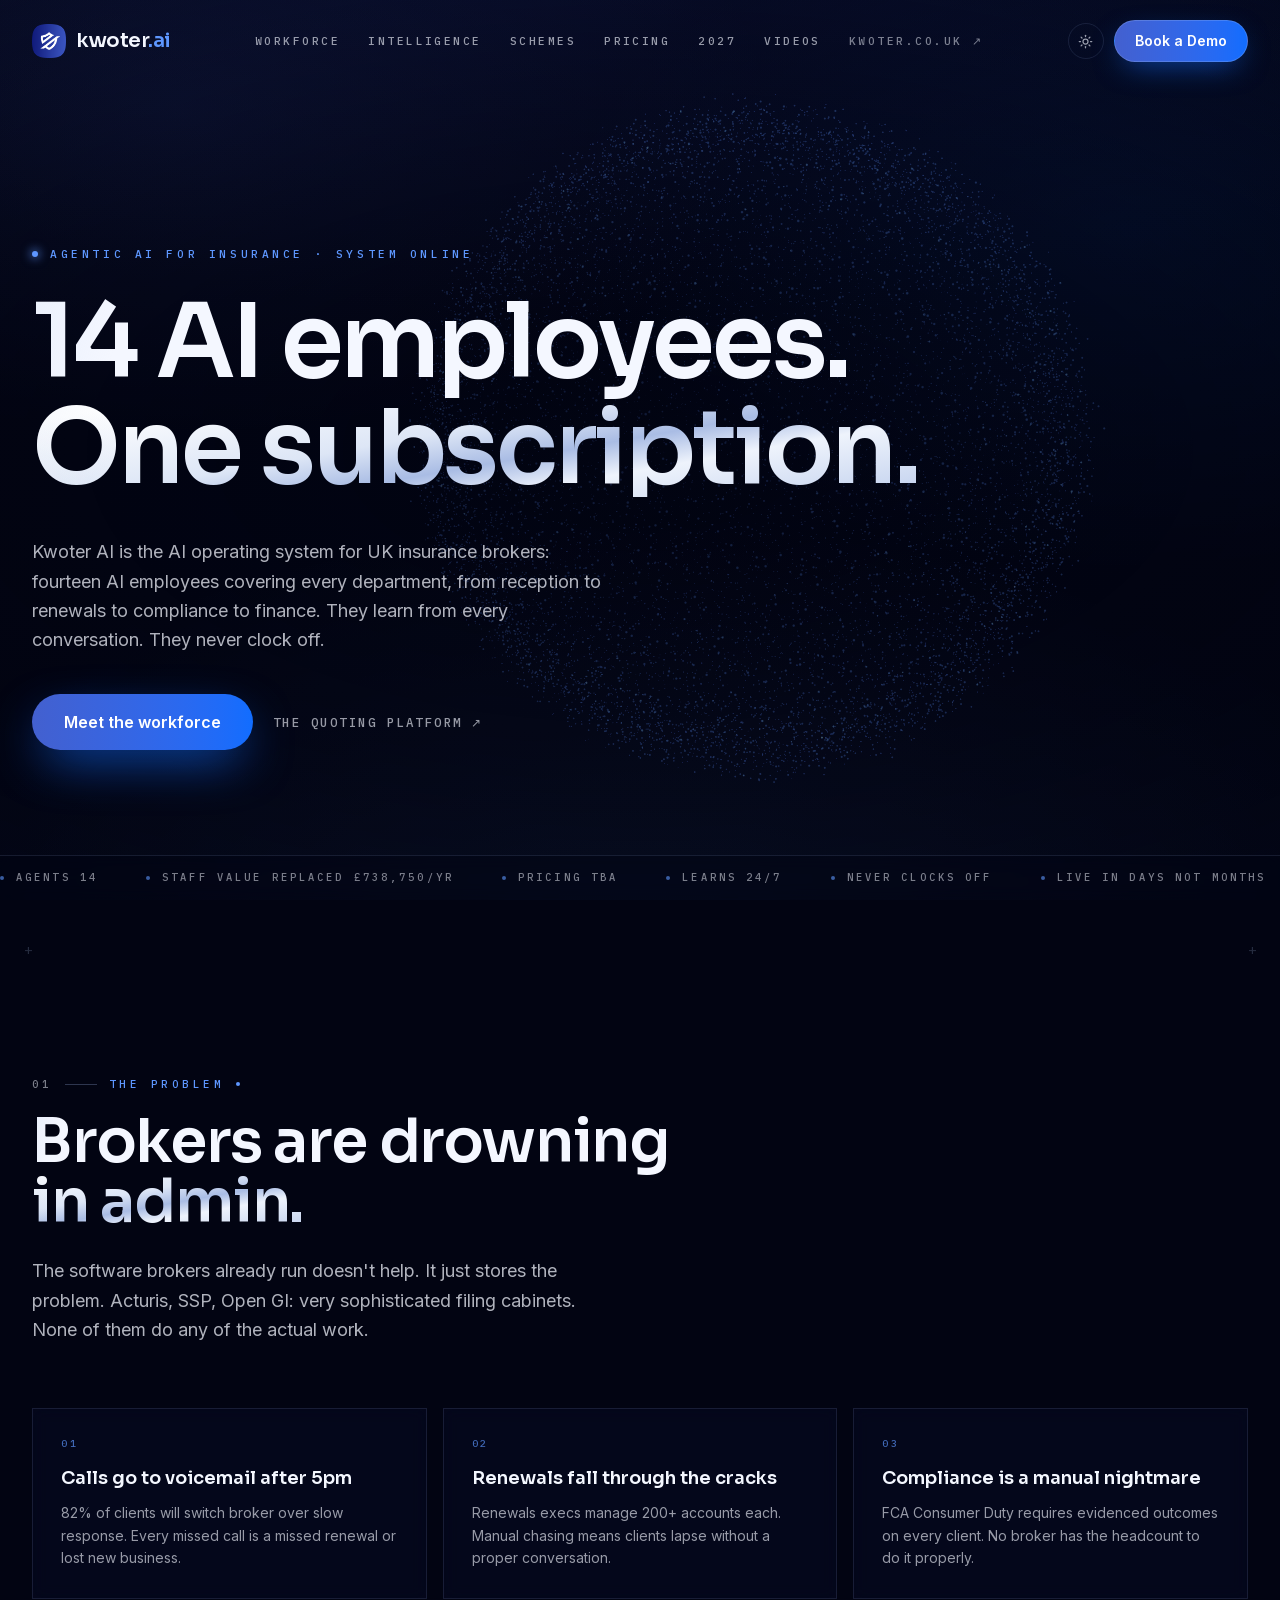
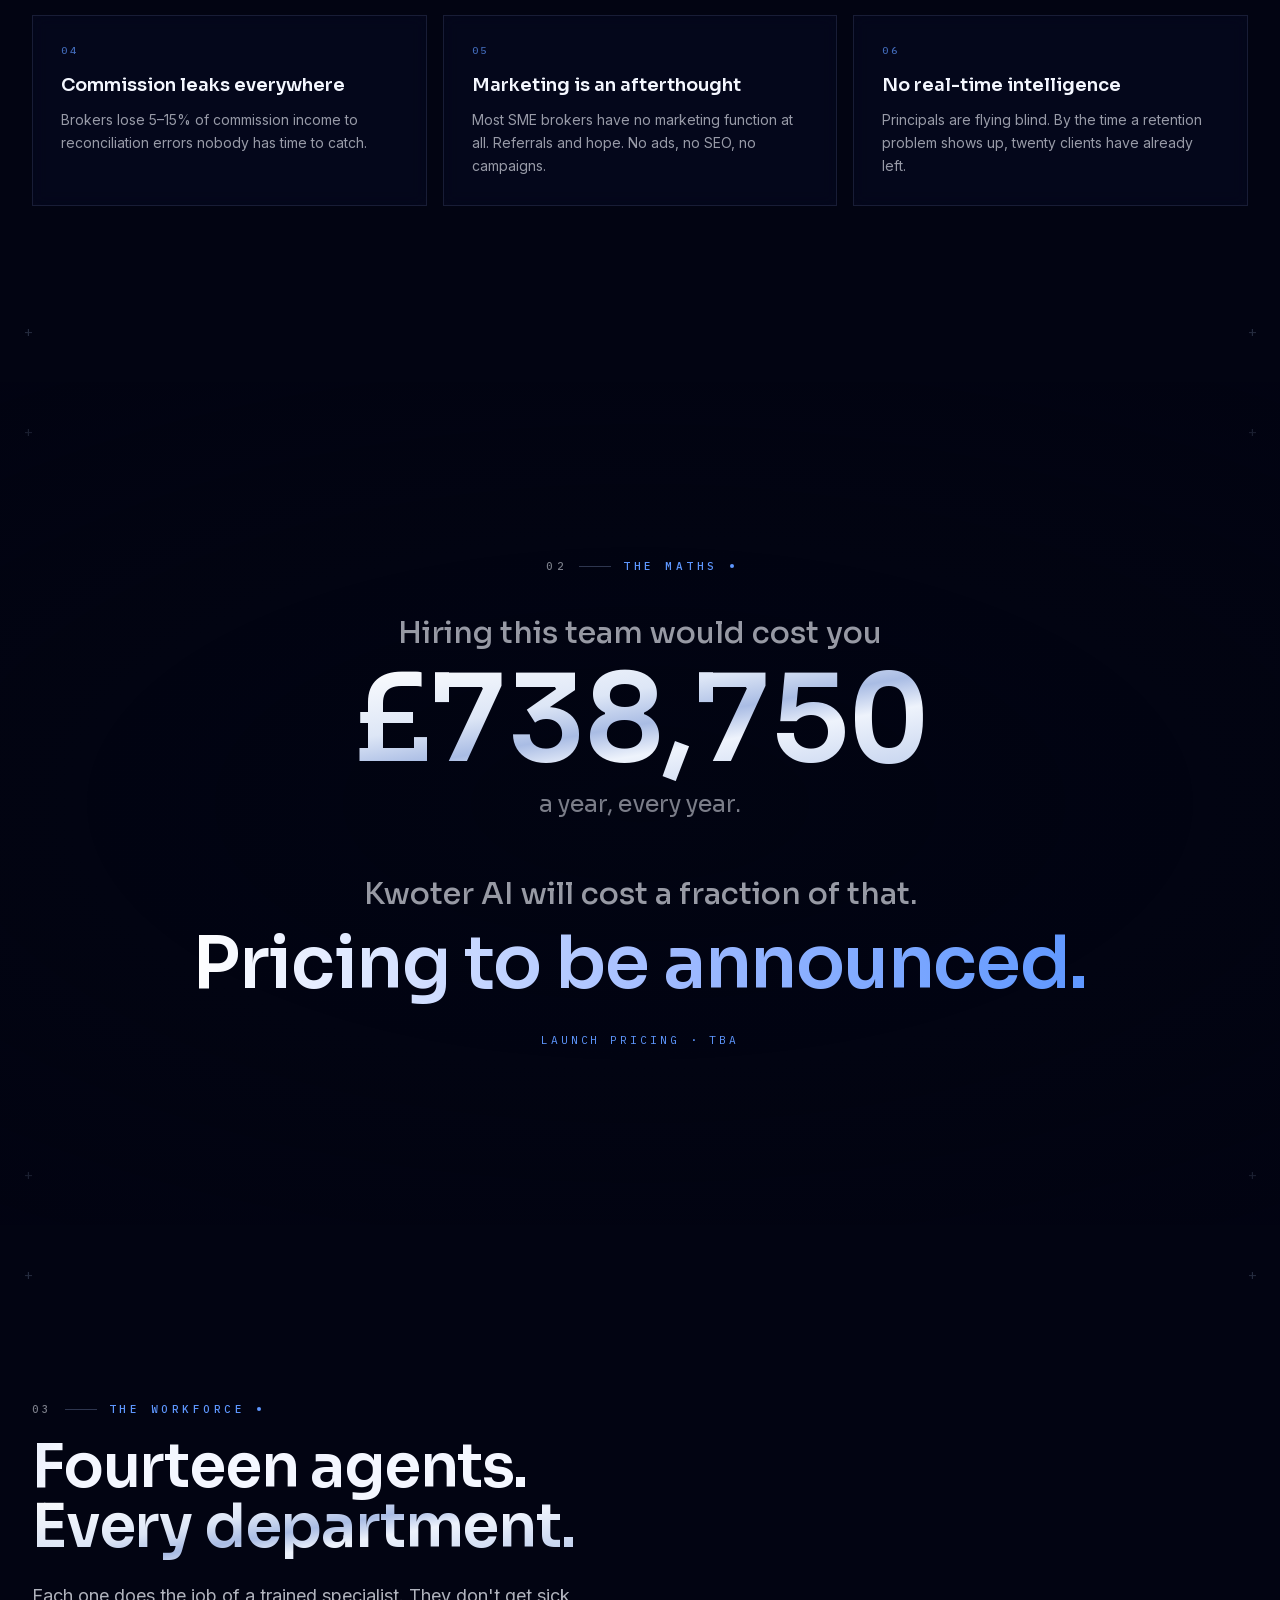
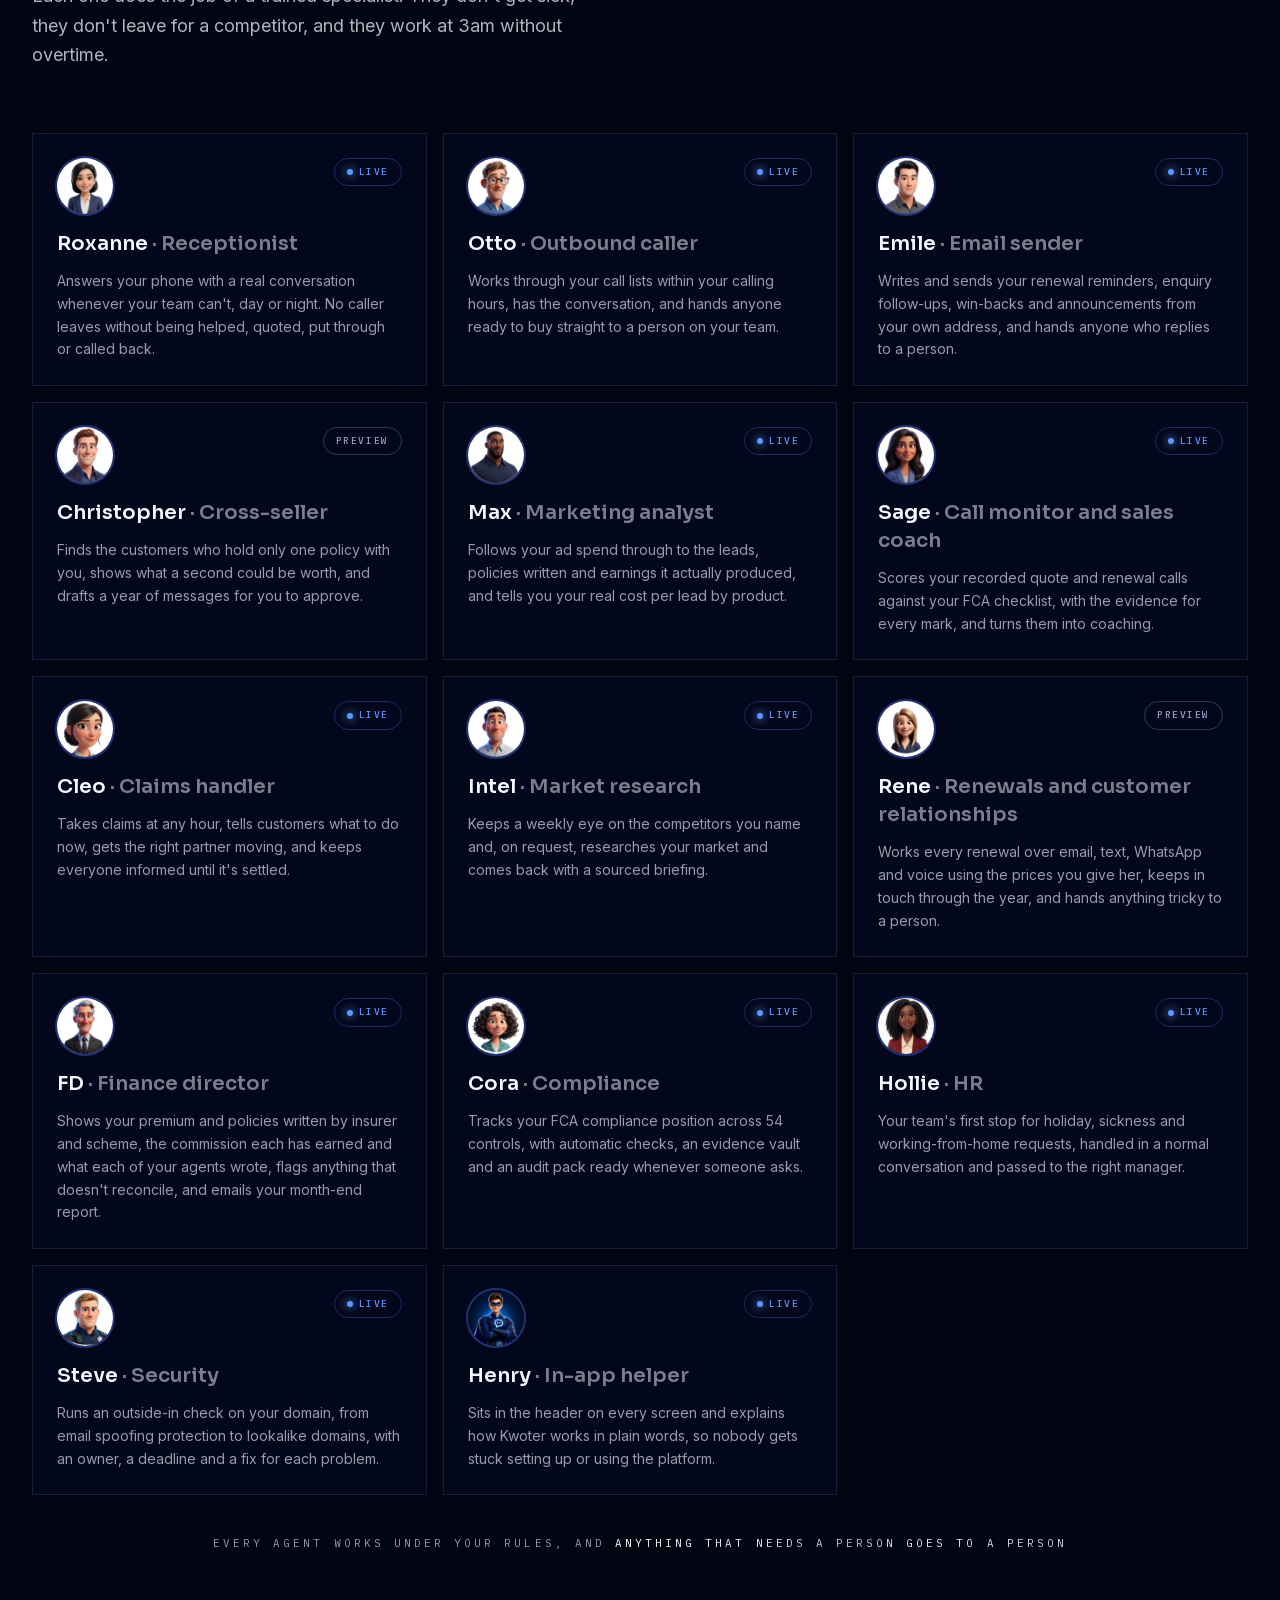
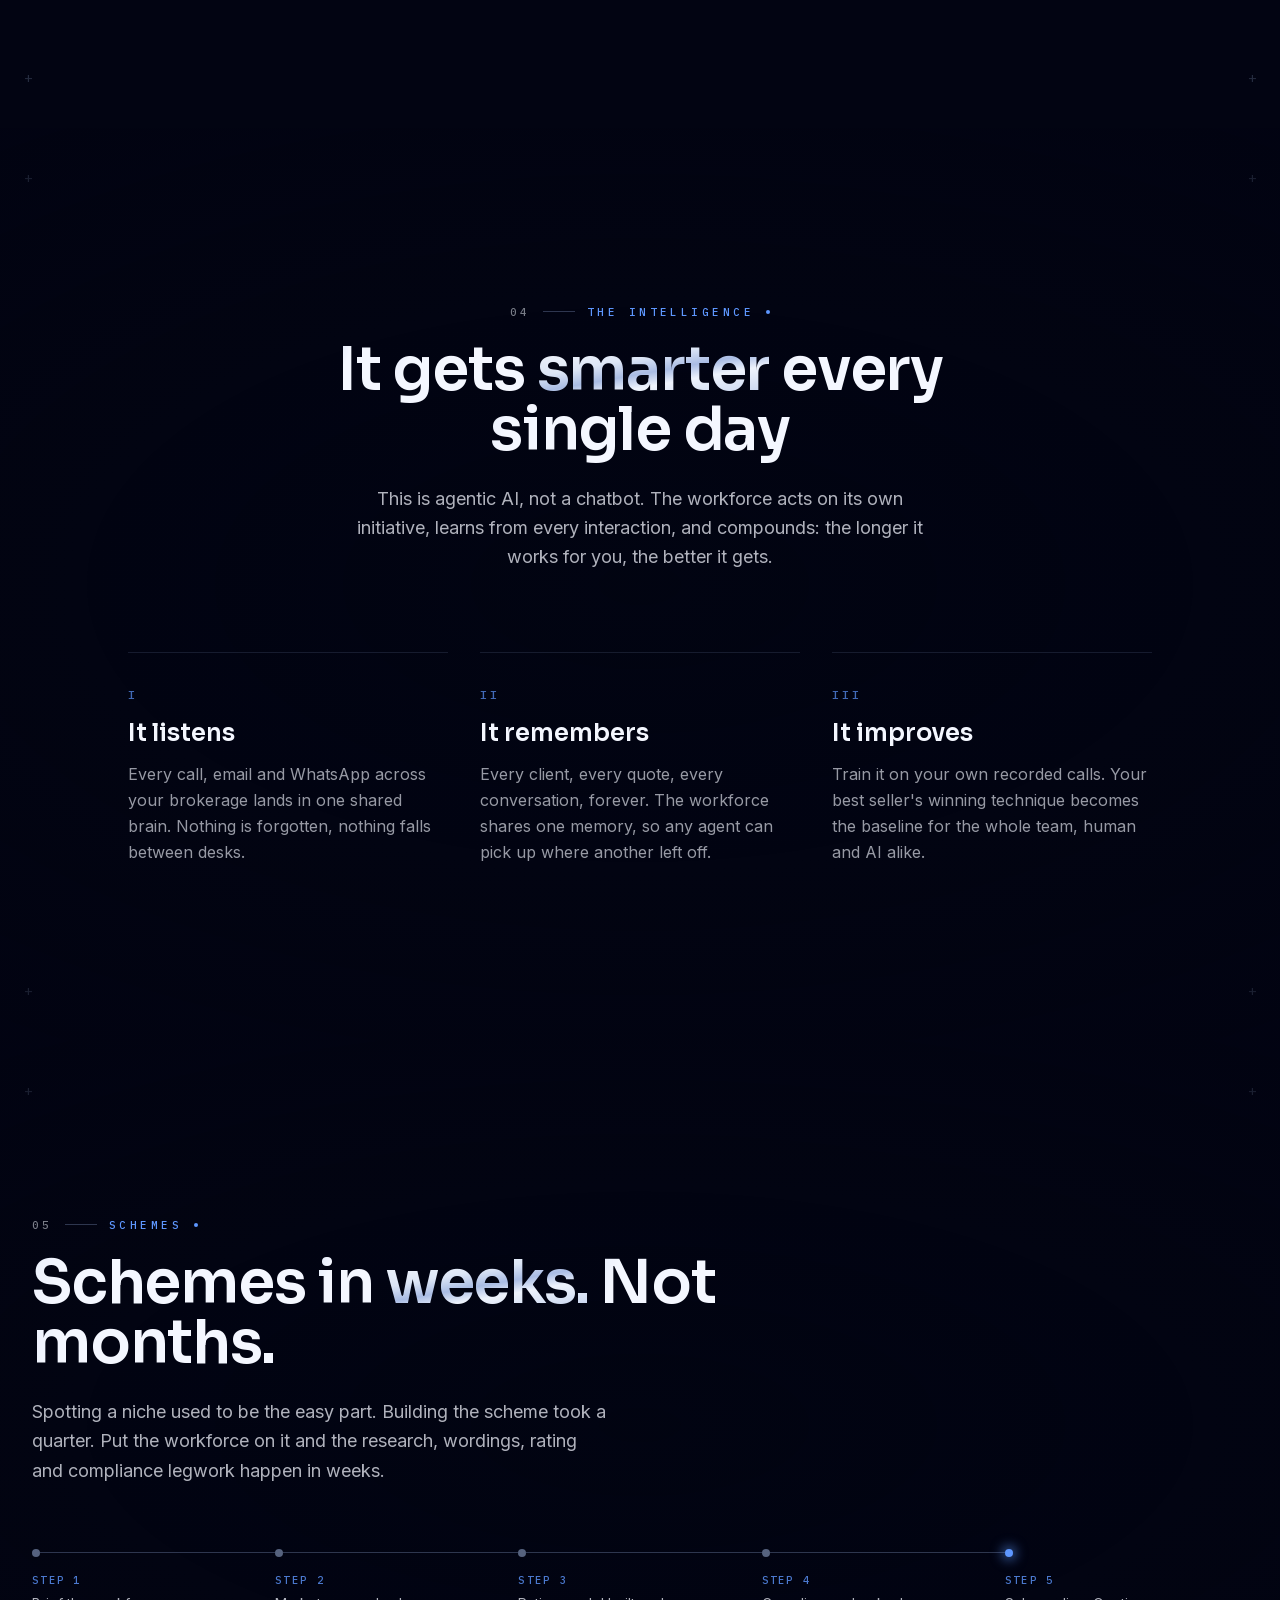
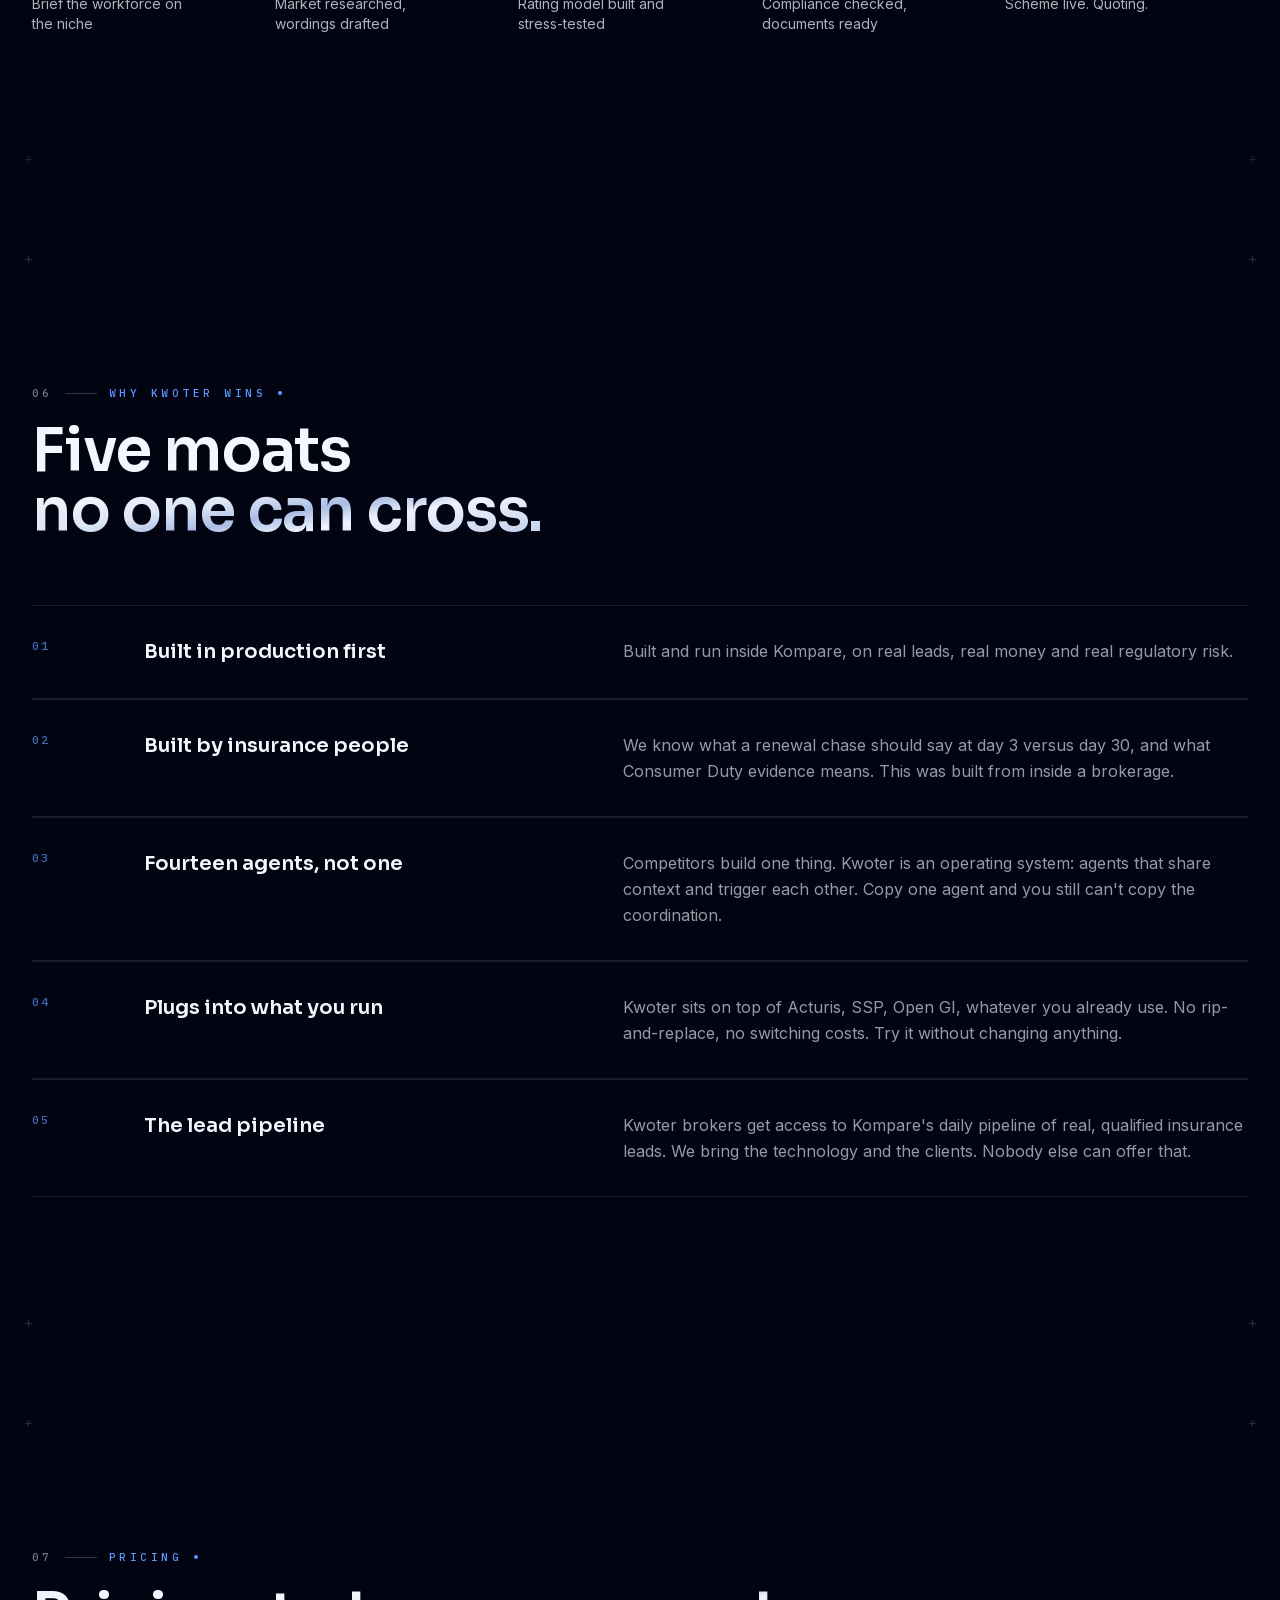
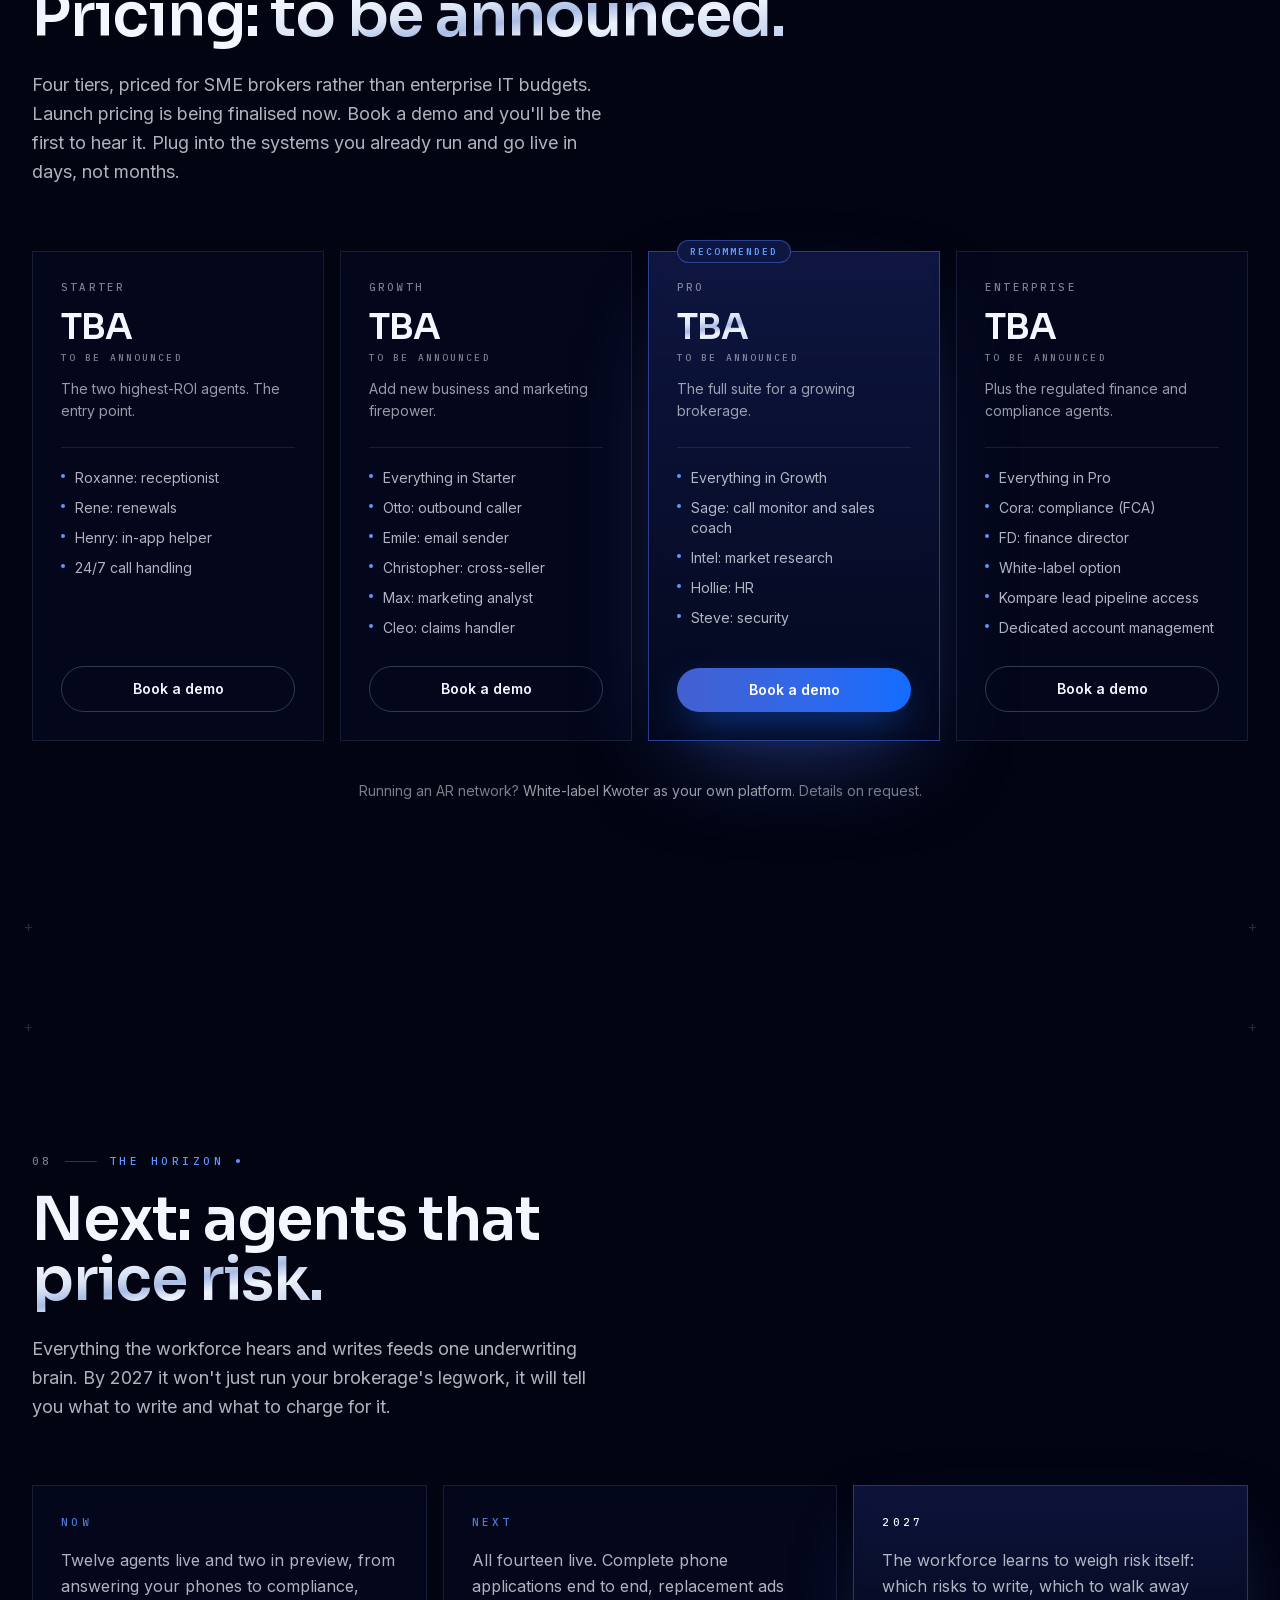
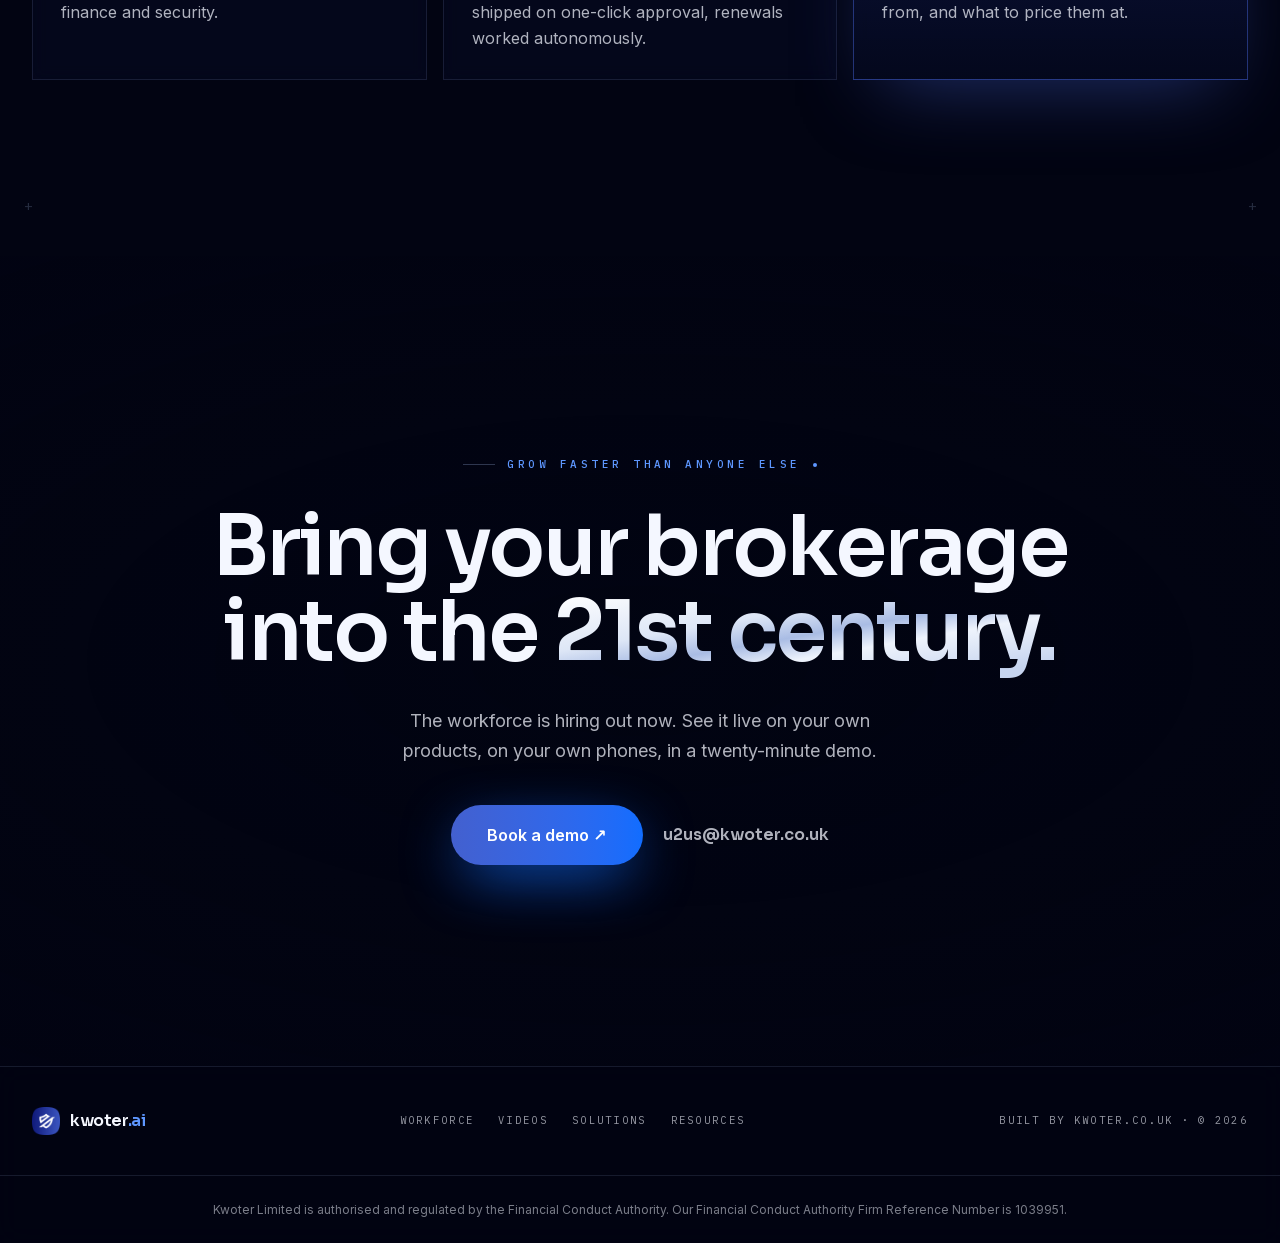
==== commit 0fb2044d: "Say the same as kwoter.co.uk and the ads: 12 live + 2 preview, schemes in weeks; video 19 now leads " ====
--- a/index.html
+++ b/index.html
@@ -1 +1 @@
-<!DOCTYPE html><!--NeEwwpyki3lMJQQwvZHo4--><html lang="en-GB" class="__variable_d8ebd1 __variable_ac70e9 __variable_aa62b7"><head><meta charSet="utf-8"/><meta name="viewport" content="width=device-width, initial-scale=1"/><link rel="preload" href="/_next/static/media/98e207f02528a563-s.p.woff2" as="font" crossorigin="" type="font/woff2"/><link rel="preload" href="/_next/static/media/d3ebbfd689654d3a-s.p.woff2" as="font" crossorigin="" type="font/woff2"/><link rel="preload" href="/_next/static/media/db96af6b531dc71f-s.p.woff2" as="font" crossorigin="" type="font/woff2"/><link rel="preload" href="/_next/static/media/e4af272ccee01ff0-s.p.woff2" as="font" crossorigin="" type="font/woff2"/><link rel="preload" href="/_next/static/media/f3f7e95f2dbc4fe4-s.p.woff2" as="font" crossorigin="" type="font/woff2"/><link rel="preload" as="image" href="/media/kwoter-mark.png"/><link rel="stylesheet" href="/_next/static/css/7cef0e4b8379b67a.css" data-precedence="next"/><link rel="preload" as="script" fetchPriority="low" href="/_next/static/chunks/webpack-d169f0980923b2cc.js"/><script src="/_next/static/chunks/4bd1b696-c023c6e3521b1417.js" async=""></script><script src="/_next/static/chunks/255-2aa030c9ba2867e3.js" async=""></script><script src="/_next/static/chunks/main-app-583e7da23c0d595c.js" async=""></script><script src="/_next/static/chunks/44-e5572c5a3748a5c9.js" async=""></script><script src="/_next/static/chunks/app/layout-f577d77f3be69505.js" async=""></script><script src="/_next/static/chunks/b536a0f1-1ca0bcf0c4f8af4e.js" async=""></script><script src="/_next/static/chunks/bd904a5c-1c9b3cc2510777ff.js" async=""></script><script src="/_next/static/chunks/b79b7286-37d65316fe4a52f3.js" async=""></script><script src="/_next/static/chunks/214-c194f13aa006d66c.js" async=""></script><script src="/_next/static/chunks/455-06ae94f13bf13492.js" async=""></script><script src="/_next/static/chunks/298-523168125e909812.js" async=""></script><script src="/_next/static/chunks/app/page-cb8944615010a092.js" async=""></script><meta name="next-size-adjust" content=""/><title>Kwoter AI | Your AI Workforce for Insurance</title><meta name="description" content="Fourteen AI employees for your insurance brokerage: receptionist, outbound caller, renewals, claims, compliance, finance and more. £738,750 of payroll replaced. Pricing to be announced. Built by Kwoter."/><meta property="og:title" content="Kwoter AI | Your AI Workforce for Insurance"/><meta property="og:description" content="Fourteen AI employees for your brokerage. Learns from every conversation. Builds schemes in hours, not months."/><meta name="twitter:card" content="summary"/><meta name="twitter:title" content="Kwoter AI | Your AI Workforce for Insurance"/><meta name="twitter:description" content="Fourteen AI employees for your brokerage. Learns from every conversation. Builds schemes in hours, not months."/><link rel="icon" href="/icon.png?bbf5ebcccd8def58" type="image/png" sizes="256x256"/><link rel="apple-touch-icon" href="/apple-icon.png?f000c47f570ffdb4" type="image/png" sizes="180x180"/><script>try{if(localStorage.getItem('kwoter-theme')==='light')document.documentElement.classList.add('light')}catch(e){}</script><script src="/_next/static/chunks/polyfills-42372ed130431b0a.js" noModule=""></script></head><body><div hidden=""><!--$--><!--/$--></div><main class="relative"><div class="pointer-events-none fixed inset-0 z-[100] flex items-center justify-center" aria-hidden="true"><div class="absolute inset-0 bg-[radial-gradient(ellipse_50%_40%_at_50%_50%,rgba(2,4,18,0.78),rgba(2,4,18,0.15)_70%,transparent_100%)]" style="opacity:1"></div><div class="relative flex flex-col items-center"><div class="flex items-center gap-3.5" style="opacity:0;transform:translateY(10px) scale(0.82)"><img alt="" width="52" height="52" decoding="async" data-nimg="1" class="rounded-[26%] shadow-[0_18px_50px_-12px_rgba(17,109,255,0.75)]" style="color:transparent" src="/media/kwoter-mark.png"/><span class="font-display text-4xl font-semibold tracking-tight text-frost">kwoter<span class="text-royal-2">.ai</span></span></div><p class="font-mono mt-5 text-[0.62rem] font-medium uppercase tracking-[0.34em] text-frost-40" style="opacity:0">Agentic AI for insurance</p><div class="relative mt-6 h-px w-44 overflow-hidden rounded-full bg-line"><div class="absolute inset-0 origin-left bg-gradient-to-r from-royal via-electric to-royal-2" style="transform:scaleX(0)"></div></div></div></div><div aria-hidden="true" class="fixed inset-0 z-0"><div style="position:relative;width:100%;height:100%;overflow:hidden;pointer-events:auto"><div style="width:100%;height:100%"><canvas style="display:block"></canvas></div></div></div><header class="fixed inset-x-0 top-0 z-50 transition-all duration-500 border-b border-transparent py-5" style="opacity:0;transform:translateY(-70px)"><div class="mx-auto flex max-w-7xl items-center justify-between px-5 lg:px-8"><a href="#top" aria-label="kwoter.ai home" class="flex items-center gap-2.5"><img alt="" loading="lazy" width="34" height="34" decoding="async" data-nimg="1" class="rounded-[26%]" style="color:transparent" src="/media/kwoter-mark.png"/><span class="font-display text-xl font-semibold tracking-tight text-frost">kwoter<span class="text-royal-2">.ai</span></span></a><nav class="font-mono hidden items-center gap-7 text-[0.7rem] font-medium uppercase tracking-[0.22em] lg:flex"><a href="#workforce" class="link-underline transition hover:text-frost text-frost-56">Workforce</a><a href="#intelligence" class="link-underline transition hover:text-frost text-frost-56">Intelligence</a><a href="#schemes" class="link-underline transition hover:text-frost text-frost-56">Schemes</a><a href="#pricing" class="link-underline transition hover:text-frost text-frost-56">Pricing</a><a href="#horizon" class="link-underline transition hover:text-frost text-frost-56">2027</a><a href="/videos/" class="link-underline transition hover:text-frost text-frost-56">Videos</a><a href="https://www.kwoter.co.uk" class="link-underline text-frost-40 transition hover:text-frost">kwoter.co.uk ↗</a></nav><div class="flex items-center gap-2.5"><button type="button" aria-label="Switch to light mode" class="inline-flex h-9 w-9 items-center justify-center rounded-full border border-line text-frost-56 transition hover:border-line-strong hover:text-frost "><svg xmlns="http://www.w3.org/2000/svg" width="15" height="15" viewBox="0 0 24 24" fill="none" stroke="currentColor" stroke-width="2" stroke-linecap="round" stroke-linejoin="round" class="lucide lucide-sun"><circle cx="12" cy="12" r="4"></circle><path d="M12 2v2"></path><path d="M12 20v2"></path><path d="m4.93 4.93 1.41 1.41"></path><path d="m17.66 17.66 1.41 1.41"></path><path d="M2 12h2"></path><path d="M20 12h2"></path><path d="m6.34 17.66-1.41 1.41"></path><path d="m19.07 4.93-1.41 1.41"></path></svg></button><a href="https://www.kwoter.co.uk/#book-a-demo" class="group hidden items-center rounded-full border border-line-strong bg-gradient-to-r from-royal to-electric px-5 py-2.5 text-sm font-semibold text-white shadow-[0_10px_30px_-10px_rgba(17,109,255,0.7)] transition hover:brightness-110 sm:inline-flex"><span class="btn-swap" data-text="Book a Demo"><span>Book a Demo</span></span></a><button type="button" aria-label="Toggle menu" class="inline-flex h-9 w-9 items-center justify-center rounded-full border border-line text-frost lg:hidden"><svg xmlns="http://www.w3.org/2000/svg" width="16" height="16" viewBox="0 0 24 24" fill="none" stroke="currentColor" stroke-width="2" stroke-linecap="round" stroke-linejoin="round" class="lucide lucide-menu"><line x1="4" x2="20" y1="12" y2="12"></line><line x1="4" x2="20" y1="6" y2="6"></line><line x1="4" x2="20" y1="18" y2="18"></line></svg></button></div></div></header><div class="relative z-10"><section id="top" class="relative flex min-h-[100svh] flex-col justify-center overflow-hidden"><div class="veil pointer-events-none absolute inset-0" aria-hidden="true"></div><div class="relative z-10 mx-auto w-full max-w-7xl px-5 pt-24 lg:px-8"><p class="font-mono mb-8 flex items-center gap-3 text-[0.7rem] font-medium uppercase tracking-[0.32em] text-royal-2" style="opacity:0;transform:translateY(14px)"><span class="h-1.5 w-1.5 animate-pulse rounded-full bg-royal-2 shadow-[0_0_10px_2px_rgba(94,151,255,0.6)]"></span>Agentic AI for insurance · system online</p><h1 class="shimmer-go font-display max-w-5xl text-[clamp(3rem,8vw,7rem)] font-semibold leading-[0.95] tracking-[-0.03em]"><span class="block overflow-hidden pb-[0.08em]"><span data-shimmer="14 AI employees." class="shimmer-word block " style="animation-delay:4s;transform:translateY(112%)">14 AI employees.</span></span><span class="block overflow-hidden pb-[0.08em]"><span data-shimmer="One subscription." class="shimmer-word block text-chrome" style="animation-delay:4.18s;transform:translateY(112%)">One subscription.</span></span></h1><p class="mt-8 max-w-xl text-lg leading-relaxed text-frost-72" style="opacity:0;transform:translateY(16px)">Kwoter AI is the AI operating system for UK insurance brokers: fourteen AI employees covering every department, from reception to renewals to compliance to finance. They learn from every conversation. They never clock off.</p><div class="mt-10 flex flex-wrap items-center gap-5" style="opacity:0;transform:translateY(16px)"><a href="#problem" class="group inline-flex items-center rounded-full bg-gradient-to-r from-royal to-electric px-8 py-4 text-base font-semibold text-white shadow-[0_18px_50px_-12px_rgba(17,109,255,0.8)] transition hover:brightness-110"><span class="btn-swap" data-text="Meet the workforce"><span>Meet the workforce</span></span></a><a href="https://www.kwoter.co.uk" class="group font-mono inline-flex items-center gap-2 text-[0.78rem] font-medium uppercase tracking-[0.2em] text-frost-56 transition hover:text-frost"><span class="link-underline">The quoting platform</span><span aria-hidden="true" class="transition-transform duration-300 group-hover:translate-x-1">↗</span></a></div></div><div class="absolute inset-x-0 bottom-0 z-10 border-t border-line bg-void/40 backdrop-blur-sm" style="opacity:0"><div class="flex overflow-hidden"><div class="animate-marquee flex shrink-0 items-center gap-12 py-3.5 pr-12"><span class="font-mono flex items-center gap-3 whitespace-nowrap text-[0.65rem] font-medium uppercase tracking-[0.3em] text-frost-40"><span class="h-1 w-1 rounded-full bg-royal-2/60" aria-hidden="true"></span>AGENTS 14</span><span class="font-mono flex items-center gap-3 whitespace-nowrap text-[0.65rem] font-medium uppercase tracking-[0.3em] text-frost-40"><span class="h-1 w-1 rounded-full bg-royal-2/60" aria-hidden="true"></span>STAFF VALUE REPLACED £738,750/YR</span><span class="font-mono flex items-center gap-3 whitespace-nowrap text-[0.65rem] font-medium uppercase tracking-[0.3em] text-frost-40"><span class="h-1 w-1 rounded-full bg-royal-2/60" aria-hidden="true"></span>PRICING TBA</span><span class="font-mono flex items-center gap-3 whitespace-nowrap text-[0.65rem] font-medium uppercase tracking-[0.3em] text-frost-40"><span class="h-1 w-1 rounded-full bg-royal-2/60" aria-hidden="true"></span>LEARNS 24/7</span><span class="font-mono flex items-center gap-3 whitespace-nowrap text-[0.65rem] font-medium uppercase tracking-[0.3em] text-frost-40"><span class="h-1 w-1 rounded-full bg-royal-2/60" aria-hidden="true"></span>NEVER CLOCKS OFF</span><span class="font-mono flex items-center gap-3 whitespace-nowrap text-[0.65rem] font-medium uppercase tracking-[0.3em] text-frost-40"><span class="h-1 w-1 rounded-full bg-royal-2/60" aria-hidden="true"></span>LIVE IN DAYS NOT MONTHS</span><span class="font-mono flex items-center gap-3 whitespace-nowrap text-[0.65rem] font-medium uppercase tracking-[0.3em] text-frost-40"><span class="h-1 w-1 rounded-full bg-royal-2/60" aria-hidden="true"></span>AGENTS 14</span><span class="font-mono flex items-center gap-3 whitespace-nowrap text-[0.65rem] font-medium uppercase tracking-[0.3em] text-frost-40"><span class="h-1 w-1 rounded-full bg-royal-2/60" aria-hidden="true"></span>STAFF VALUE REPLACED £738,750/YR</span><span class="font-mono flex items-center gap-3 whitespace-nowrap text-[0.65rem] font-medium uppercase tracking-[0.3em] text-frost-40"><span class="h-1 w-1 rounded-full bg-royal-2/60" aria-hidden="true"></span>PRICING TBA</span><span class="font-mono flex items-center gap-3 whitespace-nowrap text-[0.65rem] font-medium uppercase tracking-[0.3em] text-frost-40"><span class="h-1 w-1 rounded-full bg-royal-2/60" aria-hidden="true"></span>LEARNS 24/7</span><span class="font-mono flex items-center gap-3 whitespace-nowrap text-[0.65rem] font-medium uppercase tracking-[0.3em] text-frost-40"><span class="h-1 w-1 rounded-full bg-royal-2/60" aria-hidden="true"></span>NEVER CLOCKS OFF</span><span class="font-mono flex items-center gap-3 whitespace-nowrap text-[0.65rem] font-medium uppercase tracking-[0.3em] text-frost-40"><span class="h-1 w-1 rounded-full bg-royal-2/60" aria-hidden="true"></span>LIVE IN DAYS NOT MONTHS</span></div><div class="animate-marquee flex shrink-0 items-center gap-12 py-3.5 pr-12" aria-hidden="true"><span class="font-mono flex items-center gap-3 whitespace-nowrap text-[0.65rem] font-medium uppercase tracking-[0.3em] text-frost-40"><span class="h-1 w-1 rounded-full bg-royal-2/60" aria-hidden="true"></span>AGENTS 14</span><span class="font-mono flex items-center gap-3 whitespace-nowrap text-[0.65rem] font-medium uppercase tracking-[0.3em] text-frost-40"><span class="h-1 w-1 rounded-full bg-royal-2/60" aria-hidden="true"></span>STAFF VALUE REPLACED £738,750/YR</span><span class="font-mono flex items-center gap-3 whitespace-nowrap text-[0.65rem] font-medium uppercase tracking-[0.3em] text-frost-40"><span class="h-1 w-1 rounded-full bg-royal-2/60" aria-hidden="true"></span>PRICING TBA</span><span class="font-mono flex items-center gap-3 whitespace-nowrap text-[0.65rem] font-medium uppercase tracking-[0.3em] text-frost-40"><span class="h-1 w-1 rounded-full bg-royal-2/60" aria-hidden="true"></span>LEARNS 24/7</span><span class="font-mono flex items-center gap-3 whitespace-nowrap text-[0.65rem] font-medium uppercase tracking-[0.3em] text-frost-40"><span class="h-1 w-1 rounded-full bg-royal-2/60" aria-hidden="true"></span>NEVER CLOCKS OFF</span><span class="font-mono flex items-center gap-3 whitespace-nowrap text-[0.65rem] font-medium uppercase tracking-[0.3em] text-frost-40"><span class="h-1 w-1 rounded-full bg-royal-2/60" aria-hidden="true"></span>LIVE IN DAYS NOT MONTHS</span><span class="font-mono flex items-center gap-3 whitespace-nowrap text-[0.65rem] font-medium uppercase tracking-[0.3em] text-frost-40"><span class="h-1 w-1 rounded-full bg-royal-2/60" aria-hidden="true"></span>AGENTS 14</span><span class="font-mono flex items-center gap-3 whitespace-nowrap text-[0.65rem] font-medium uppercase tracking-[0.3em] text-frost-40"><span class="h-1 w-1 rounded-full bg-royal-2/60" aria-hidden="true"></span>STAFF VALUE REPLACED £738,750/YR</span><span class="font-mono flex items-center gap-3 whitespace-nowrap text-[0.65rem] font-medium uppercase tracking-[0.3em] text-frost-40"><span class="h-1 w-1 rounded-full bg-royal-2/60" aria-hidden="true"></span>PRICING TBA</span><span class="font-mono flex items-center gap-3 whitespace-nowrap text-[0.65rem] font-medium uppercase tracking-[0.3em] text-frost-40"><span class="h-1 w-1 rounded-full bg-royal-2/60" aria-hidden="true"></span>LEARNS 24/7</span><span class="font-mono flex items-center gap-3 whitespace-nowrap text-[0.65rem] font-medium uppercase tracking-[0.3em] text-frost-40"><span class="h-1 w-1 rounded-full bg-royal-2/60" aria-hidden="true"></span>NEVER CLOCKS OFF</span><span class="font-mono flex items-center gap-3 whitespace-nowrap text-[0.65rem] font-medium uppercase tracking-[0.3em] text-frost-40"><span class="h-1 w-1 rounded-full bg-royal-2/60" aria-hidden="true"></span>LIVE IN DAYS NOT MONTHS</span></div></div></div></section><section id="problem" class="relative py-32 lg:py-44"><div aria-hidden="true" class="font-mono pointer-events-none absolute inset-x-6 inset-y-10 hidden text-sm text-silver-2/25 select-none lg:block"><span class="absolute left-0 top-0">+</span><span class="absolute right-0 top-0">+</span><span class="absolute bottom-0 left-0">+</span><span class="absolute bottom-0 right-0">+</span></div><div class="relative z-10 mx-auto max-w-7xl px-5 lg:px-8"><div class="max-w-3xl" style="opacity:0;transform:translateY(24px)"><p class="font-mono flex items-center gap-3 text-[0.68rem] font-medium uppercase tracking-[0.32em] text-royal-2"><span class="text-frost-40">01</span><span class="h-px w-8 bg-line-strong" aria-hidden="true"></span>The problem<span class="h-1 w-1 animate-pulse rounded-full bg-royal-2" aria-hidden="true"></span></p><h2 class="font-display mt-5 text-3xl font-semibold tracking-[-0.02em] sm:text-6xl"><span class=""><span class="inline-block overflow-hidden pb-[0.1em] align-top [margin-bottom:-0.1em]"><span class="shimmer-word inline-block" data-shimmer="Brokers" style="animation-delay:0.9s;transform:translateY(115%)">Brokers</span></span> <span class="inline-block overflow-hidden pb-[0.1em] align-top [margin-bottom:-0.1em]"><span class="shimmer-word inline-block" data-shimmer="are" style="animation-delay:1.02s;transform:translateY(115%)">are</span></span> <span class="inline-block overflow-hidden pb-[0.1em] align-top [margin-bottom:-0.1em]"><span class="shimmer-word inline-block" data-shimmer="drowning" style="animation-delay:1.1400000000000001s;transform:translateY(115%)">drowning</span></span> <span class="inline-block overflow-hidden pb-[0.1em] align-top [margin-bottom:-0.1em]"><span class="shimmer-word inline-block" data-shimmer="in admin." style="animation-delay:1.26s;transform:translateY(115%)"><span class="text-chrome">in admin.</span></span></span></span></h2><p class="mt-6 max-w-xl text-lg leading-relaxed text-frost-72">The software brokers already run doesn&#x27;t help. It just stores the problem. Acturis, SSP, Open GI: very sophisticated filing cabinets. None of them do any of the actual work.</p></div><div class="mt-16 grid gap-4 sm:grid-cols-2 lg:grid-cols-3"><div class="" style="opacity:0;transform:translateY(22px)"><div class="group h-full rounded-[--radius-lg] border border-line bg-void-2/50 p-7 backdrop-blur-sm transition-colors duration-500 hover:border-line-strong"><p class="font-mono text-[0.62rem] font-medium uppercase tracking-[0.26em] text-royal-2/70">01</p><h3 class="font-display mt-3 text-lg font-semibold text-frost">Calls go to voicemail after 5pm</h3><p class="mt-2.5 text-sm leading-relaxed text-frost-56">82% of clients will switch broker over slow response. Every missed call is a missed renewal or lost new business.</p></div></div><div class="" style="opacity:0;transform:translateY(22px)"><div class="group h-full rounded-[--radius-lg] border border-line bg-void-2/50 p-7 backdrop-blur-sm transition-colors duration-500 hover:border-line-strong"><p class="font-mono text-[0.62rem] font-medium uppercase tracking-[0.26em] text-royal-2/70">02</p><h3 class="font-display mt-3 text-lg font-semibold text-frost">Renewals fall through the cracks</h3><p class="mt-2.5 text-sm leading-relaxed text-frost-56">Renewals execs manage 200+ accounts each. Manual chasing means clients lapse without a proper conversation.</p></div></div><div class="" style="opacity:0;transform:translateY(22px)"><div class="group h-full rounded-[--radius-lg] border border-line bg-void-2/50 p-7 backdrop-blur-sm transition-colors duration-500 hover:border-line-strong"><p class="font-mono text-[0.62rem] font-medium uppercase tracking-[0.26em] text-royal-2/70">03</p><h3 class="font-display mt-3 text-lg font-semibold text-frost">Compliance is a manual nightmare</h3><p class="mt-2.5 text-sm leading-relaxed text-frost-56">FCA Consumer Duty requires evidenced outcomes on every client. No broker has the headcount to do it properly.</p></div></div><div class="" style="opacity:0;transform:translateY(22px)"><div class="group h-full rounded-[--radius-lg] border border-line bg-void-2/50 p-7 backdrop-blur-sm transition-colors duration-500 hover:border-line-strong"><p class="font-mono text-[0.62rem] font-medium uppercase tracking-[0.26em] text-royal-2/70">04</p><h3 class="font-display mt-3 text-lg font-semibold text-frost">Commission leaks everywhere</h3><p class="mt-2.5 text-sm leading-relaxed text-frost-56">Brokers lose 5–15% of commission income to reconciliation errors nobody has time to catch.</p></div></div><div class="" style="opacity:0;transform:translateY(22px)"><div class="group h-full rounded-[--radius-lg] border border-line bg-void-2/50 p-7 backdrop-blur-sm transition-colors duration-500 hover:border-line-strong"><p class="font-mono text-[0.62rem] font-medium uppercase tracking-[0.26em] text-royal-2/70">05</p><h3 class="font-display mt-3 text-lg font-semibold text-frost">Marketing is an afterthought</h3><p class="mt-2.5 text-sm leading-relaxed text-frost-56">Most SME brokers have no marketing function at all. Referrals and hope. No ads, no SEO, no campaigns.</p></div></div><div class="" style="opacity:0;transform:translateY(22px)"><div class="group h-full rounded-[--radius-lg] border border-line bg-void-2/50 p-7 backdrop-blur-sm transition-colors duration-500 hover:border-line-strong"><p class="font-mono text-[0.62rem] font-medium uppercase tracking-[0.26em] text-royal-2/70">06</p><h3 class="font-display mt-3 text-lg font-semibold text-frost">No real-time intelligence</h3><p class="mt-2.5 text-sm leading-relaxed text-frost-56">Principals are flying blind. By the time a retention problem shows up, twenty clients have already left.</p></div></div></div></div></section><section id="maths" class="relative py-32 lg:py-44"><div aria-hidden="true" class="font-mono pointer-events-none absolute inset-x-6 inset-y-10 hidden text-sm text-silver-2/25 select-none lg:block"><span class="absolute left-0 top-0">+</span><span class="absolute right-0 top-0">+</span><span class="absolute bottom-0 left-0">+</span><span class="absolute bottom-0 right-0">+</span></div><div class="veil pointer-events-none absolute inset-0" aria-hidden="true"></div><div class="relative z-10 mx-auto max-w-7xl px-5 text-center lg:px-8"><div style="opacity:0;transform:translateY(24px)"><p class="font-mono flex items-center gap-3 text-[0.68rem] font-medium uppercase tracking-[0.32em] text-royal-2 justify-center"><span class="text-frost-40">02</span><span class="h-px w-8 bg-line-strong" aria-hidden="true"></span>The maths<span class="h-1 w-1 animate-pulse rounded-full bg-royal-2" aria-hidden="true"></span></p></div><div style="opacity:0;transform:translateY(24px)"><p class="font-display mt-10 text-2xl font-medium text-frost-56 sm:text-3xl">Hiring this team would cost you</p><p class="font-display mt-2 text-[clamp(3.2rem,9.5vw,8rem)] font-semibold leading-none tracking-[-0.03em]"><span class="text-chrome">£<span class="tabular-nums">0</span></span></p><p class="font-display mt-2 text-xl text-frost-40 sm:text-2xl">a year, every year.</p></div><div style="opacity:0;transform:translateY(24px)"><p class="font-display mt-14 text-2xl font-medium text-frost-56 sm:text-3xl">Kwoter AI will cost a fraction of that.</p><p class="font-display mt-4 text-[clamp(2.2rem,6vw,4.5rem)] font-semibold leading-none tracking-[-0.02em]"><span class="text-gradient">Pricing to be announced.</span></p><p class="font-mono mx-auto mt-8 max-w-md text-[0.7rem] uppercase tracking-[0.26em] text-royal-2">Launch pricing · TBA</p></div></div></section><section id="workforce" class="relative py-32 lg:py-44"><div aria-hidden="true" class="font-mono pointer-events-none absolute inset-x-6 inset-y-10 hidden text-sm text-silver-2/25 select-none lg:block"><span class="absolute left-0 top-0">+</span><span class="absolute right-0 top-0">+</span><span class="absolute bottom-0 left-0">+</span><span class="absolute bottom-0 right-0">+</span></div><div class="relative z-10 mx-auto max-w-7xl px-5 lg:px-8"><div class="max-w-3xl" style="opacity:0;transform:translateY(24px)"><p class="font-mono flex items-center gap-3 text-[0.68rem] font-medium uppercase tracking-[0.32em] text-royal-2"><span class="text-frost-40">03</span><span class="h-px w-8 bg-line-strong" aria-hidden="true"></span>The workforce<span class="h-1 w-1 animate-pulse rounded-full bg-royal-2" aria-hidden="true"></span></p><h2 class="font-display mt-5 text-3xl font-semibold tracking-[-0.02em] sm:text-6xl"><span class=""><span class="inline-block overflow-hidden pb-[0.1em] align-top [margin-bottom:-0.1em]"><span class="shimmer-word inline-block" data-shimmer="Fourteen" style="animation-delay:0.9s;transform:translateY(115%)">Fourteen</span></span> <span class="inline-block overflow-hidden pb-[0.1em] align-top [margin-bottom:-0.1em]"><span class="shimmer-word inline-block" data-shimmer="agents." style="animation-delay:1.02s;transform:translateY(115%)">agents.</span></span> <span class="inline-block overflow-hidden pb-[0.1em] align-top [margin-bottom:-0.1em]"><span class="shimmer-word inline-block" data-shimmer="Every department." style="animation-delay:1.1400000000000001s;transform:translateY(115%)"><span class="text-chrome">Every department.</span></span></span></span></h2><p class="mt-6 max-w-xl text-lg leading-relaxed text-frost-72">Each one does the job of a trained specialist. They don&#x27;t get sick, they don&#x27;t leave for a competitor, and they work at 3am without overtime.</p></div><div class="mt-16 grid gap-4 sm:grid-cols-2 lg:grid-cols-3"><div class="" style="opacity:0;transform:translateY(22px)"><article class="group relative h-full overflow-hidden rounded-[--radius-lg] border border-line bg-void-2/55 p-6 backdrop-blur-sm transition-all duration-500 [transition-timing-function:var(--ease-fluid)] hover:-translate-y-1.5 hover:border-line-strong hover:bg-navy/35"><div class="flex items-start justify-between gap-4"><div class="relative h-14 w-14 overflow-hidden rounded-full ring-2 ring-royal/50"><img alt="" loading="lazy" decoding="async" data-nimg="fill" class="object-cover" style="position:absolute;height:100%;width:100%;left:0;top:0;right:0;bottom:0;color:transparent" src="/avatars/roxanne-bust.jpg"/></div><span class="font-mono flex items-center gap-1.5 rounded-full border px-3 py-1.5 text-[0.6rem] font-medium uppercase tracking-[0.16em] border-royal/40 text-royal-2"><span class="h-1.5 w-1.5 rounded-full bg-royal-2 shadow-[0_0_8px_2px_rgba(94,151,255,0.5)]"></span>Live</span></div><h3 class="font-display mt-4 text-xl font-semibold text-frost">Roxanne<span class="text-frost-40"> · <!-- -->Receptionist</span></h3><p class="mt-3 text-sm leading-relaxed text-frost-56">Answers your phone with a real conversation whenever your team can&#x27;t, day or night. No caller leaves without being helped, quoted, put through or called back.</p></article></div><div class="" style="opacity:0;transform:translateY(22px)"><article class="group relative h-full overflow-hidden rounded-[--radius-lg] border border-line bg-void-2/55 p-6 backdrop-blur-sm transition-all duration-500 [transition-timing-function:var(--ease-fluid)] hover:-translate-y-1.5 hover:border-line-strong hover:bg-navy/35"><div class="flex items-start justify-between gap-4"><div class="relative h-14 w-14 overflow-hidden rounded-full ring-2 ring-royal/50"><img alt="" loading="lazy" decoding="async" data-nimg="fill" class="object-cover" style="position:absolute;height:100%;width:100%;left:0;top:0;right:0;bottom:0;color:transparent" src="/avatars/otto.jpg"/></div><span class="font-mono flex items-center gap-1.5 rounded-full border px-3 py-1.5 text-[0.6rem] font-medium uppercase tracking-[0.16em] border-royal/40 text-royal-2"><span class="h-1.5 w-1.5 rounded-full bg-royal-2 shadow-[0_0_8px_2px_rgba(94,151,255,0.5)]"></span>Live</span></div><h3 class="font-display mt-4 text-xl font-semibold text-frost">Otto<span class="text-frost-40"> · <!-- -->Outbound caller</span></h3><p class="mt-3 text-sm leading-relaxed text-frost-56">Works through your call lists within your calling hours, has the conversation, and hands anyone ready to buy straight to a person on your team.</p></article></div><div class="" style="opacity:0;transform:translateY(22px)"><article class="group relative h-full overflow-hidden rounded-[--radius-lg] border border-line bg-void-2/55 p-6 backdrop-blur-sm transition-all duration-500 [transition-timing-function:var(--ease-fluid)] hover:-translate-y-1.5 hover:border-line-strong hover:bg-navy/35"><div class="flex items-start justify-between gap-4"><div class="relative h-14 w-14 overflow-hidden rounded-full ring-2 ring-royal/50"><img alt="" loading="lazy" decoding="async" data-nimg="fill" class="object-cover" style="position:absolute;height:100%;width:100%;left:0;top:0;right:0;bottom:0;color:transparent" src="/avatars/emile.jpg"/></div><span class="font-mono flex items-center gap-1.5 rounded-full border px-3 py-1.5 text-[0.6rem] font-medium uppercase tracking-[0.16em] border-royal/40 text-royal-2"><span class="h-1.5 w-1.5 rounded-full bg-royal-2 shadow-[0_0_8px_2px_rgba(94,151,255,0.5)]"></span>Live</span></div><h3 class="font-display mt-4 text-xl font-semibold text-frost">Emile<span class="text-frost-40"> · <!-- -->Email sender</span></h3><p class="mt-3 text-sm leading-relaxed text-frost-56">Writes and sends your renewal reminders, enquiry follow-ups, win-backs and announcements from your own address, and hands anyone who replies to a person.</p></article></div><div class="" style="opacity:0;transform:translateY(22px)"><article class="group relative h-full overflow-hidden rounded-[--radius-lg] border border-line bg-void-2/55 p-6 backdrop-blur-sm transition-all duration-500 [transition-timing-function:var(--ease-fluid)] hover:-translate-y-1.5 hover:border-line-strong hover:bg-navy/35"><div class="flex items-start justify-between gap-4"><div class="relative h-14 w-14 overflow-hidden rounded-full ring-2 ring-royal/50"><img alt="" loading="lazy" decoding="async" data-nimg="fill" class="object-cover" style="position:absolute;height:100%;width:100%;left:0;top:0;right:0;bottom:0;color:transparent" src="/avatars/christopher.jpg"/></div><span class="font-mono flex items-center gap-1.5 rounded-full border px-3 py-1.5 text-[0.6rem] font-medium uppercase tracking-[0.16em] border-line-strong text-silver-2">Preview</span></div><h3 class="font-display mt-4 text-xl font-semibold text-frost">Christopher<span class="text-frost-40"> · <!-- -->Cross-seller</span></h3><p class="mt-3 text-sm leading-relaxed text-frost-56">Finds the customers who hold only one policy with you, shows what a second could be worth, and drafts a year of messages for you to approve.</p></article></div><div class="" style="opacity:0;transform:translateY(22px)"><article class="group relative h-full overflow-hidden rounded-[--radius-lg] border border-line bg-void-2/55 p-6 backdrop-blur-sm transition-all duration-500 [transition-timing-function:var(--ease-fluid)] hover:-translate-y-1.5 hover:border-line-strong hover:bg-navy/35"><div class="flex items-start justify-between gap-4"><div class="relative h-14 w-14 overflow-hidden rounded-full ring-2 ring-royal/50"><img alt="" loading="lazy" decoding="async" data-nimg="fill" class="object-cover" style="position:absolute;height:100%;width:100%;left:0;top:0;right:0;bottom:0;color:transparent" src="/avatars/max.jpg"/></div><span class="font-mono flex items-center gap-1.5 rounded-full border px-3 py-1.5 text-[0.6rem] font-medium uppercase tracking-[0.16em] border-royal/40 text-royal-2"><span class="h-1.5 w-1.5 rounded-full bg-royal-2 shadow-[0_0_8px_2px_rgba(94,151,255,0.5)]"></span>Live</span></div><h3 class="font-display mt-4 text-xl font-semibold text-frost">Max<span class="text-frost-40"> · <!-- -->Marketing analyst</span></h3><p class="mt-3 text-sm leading-relaxed text-frost-56">Follows your ad spend through to the leads, policies written and earnings it actually produced, and tells you your real cost per lead by product.</p></article></div><div class="" style="opacity:0;transform:translateY(22px)"><article class="group relative h-full overflow-hidden rounded-[--radius-lg] border border-line bg-void-2/55 p-6 backdrop-blur-sm transition-all duration-500 [transition-timing-function:var(--ease-fluid)] hover:-translate-y-1.5 hover:border-line-strong hover:bg-navy/35"><div class="flex items-start justify-between gap-4"><div class="relative h-14 w-14 overflow-hidden rounded-full ring-2 ring-royal/50"><img alt="" loading="lazy" decoding="async" data-nimg="fill" class="object-cover" style="position:absolute;height:100%;width:100%;left:0;top:0;right:0;bottom:0;color:transparent" src="/avatars/sage.jpg"/></div><span class="font-mono flex items-center gap-1.5 rounded-full border px-3 py-1.5 text-[0.6rem] font-medium uppercase tracking-[0.16em] border-royal/40 text-royal-2"><span class="h-1.5 w-1.5 rounded-full bg-royal-2 shadow-[0_0_8px_2px_rgba(94,151,255,0.5)]"></span>Live</span></div><h3 class="font-display mt-4 text-xl font-semibold text-frost">Sage<span class="text-frost-40"> · <!-- -->Call monitor and sales coach</span></h3><p class="mt-3 text-sm leading-relaxed text-frost-56">Scores your recorded quote and renewal calls against your FCA checklist, with the evidence for every mark, and turns them into coaching.</p></article></div><div class="" style="opacity:0;transform:translateY(22px)"><article class="group relative h-full overflow-hidden rounded-[--radius-lg] border border-line bg-void-2/55 p-6 backdrop-blur-sm transition-all duration-500 [transition-timing-function:var(--ease-fluid)] hover:-translate-y-1.5 hover:border-line-strong hover:bg-navy/35"><div class="flex items-start justify-between gap-4"><div class="relative h-14 w-14 overflow-hidden rounded-full ring-2 ring-royal/50"><img alt="" loading="lazy" decoding="async" data-nimg="fill" class="object-cover" style="position:absolute;height:100%;width:100%;left:0;top:0;right:0;bottom:0;color:transparent" src="/avatars/cleo.jpg"/></div><span class="font-mono flex items-center gap-1.5 rounded-full border px-3 py-1.5 text-[0.6rem] font-medium uppercase tracking-[0.16em] border-royal/40 text-royal-2"><span class="h-1.5 w-1.5 rounded-full bg-royal-2 shadow-[0_0_8px_2px_rgba(94,151,255,0.5)]"></span>Live</span></div><h3 class="font-display mt-4 text-xl font-semibold text-frost">Cleo<span class="text-frost-40"> · <!-- -->Claims handler</span></h3><p class="mt-3 text-sm leading-relaxed text-frost-56">Takes claims at any hour, tells customers what to do now, gets the right partner moving, and keeps everyone informed until it&#x27;s settled.</p></article></div><div class="" style="opacity:0;transform:translateY(22px)"><article class="group relative h-full overflow-hidden rounded-[--radius-lg] border border-line bg-void-2/55 p-6 backdrop-blur-sm transition-all duration-500 [transition-timing-function:var(--ease-fluid)] hover:-translate-y-1.5 hover:border-line-strong hover:bg-navy/35"><div class="flex items-start justify-between gap-4"><div class="relative h-14 w-14 overflow-hidden rounded-full ring-2 ring-royal/50"><img alt="" loading="lazy" decoding="async" data-nimg="fill" class="object-cover" style="position:absolute;height:100%;width:100%;left:0;top:0;right:0;bottom:0;color:transparent" src="/avatars/intel.jpg"/></div><span class="font-mono flex items-center gap-1.5 rounded-full border px-3 py-1.5 text-[0.6rem] font-medium uppercase tracking-[0.16em] border-royal/40 text-royal-2"><span class="h-1.5 w-1.5 rounded-full bg-royal-2 shadow-[0_0_8px_2px_rgba(94,151,255,0.5)]"></span>Live</span></div><h3 class="font-display mt-4 text-xl font-semibold text-frost">Intel<span class="text-frost-40"> · <!-- -->Market research</span></h3><p class="mt-3 text-sm leading-relaxed text-frost-56">Keeps a weekly eye on the competitors you name and, on request, researches your market and comes back with a sourced briefing.</p></article></div><div class="" style="opacity:0;transform:translateY(22px)"><article class="group relative h-full overflow-hidden rounded-[--radius-lg] border border-line bg-void-2/55 p-6 backdrop-blur-sm transition-all duration-500 [transition-timing-function:var(--ease-fluid)] hover:-translate-y-1.5 hover:border-line-strong hover:bg-navy/35"><div class="flex items-start justify-between gap-4"><div class="relative h-14 w-14 overflow-hidden rounded-full ring-2 ring-royal/50"><img alt="" loading="lazy" decoding="async" data-nimg="fill" class="object-cover" style="position:absolute;height:100%;width:100%;left:0;top:0;right:0;bottom:0;color:transparent" src="/avatars/rene.jpg"/></div><span class="font-mono flex items-center gap-1.5 rounded-full border px-3 py-1.5 text-[0.6rem] font-medium uppercase tracking-[0.16em] border-line-strong text-silver-2">Preview</span></div><h3 class="font-display mt-4 text-xl font-semibold text-frost">Rene<span class="text-frost-40"> · <!-- -->Renewals and customer relationships</span></h3><p class="mt-3 text-sm leading-relaxed text-frost-56">Works every renewal over email, text, WhatsApp and voice using the prices you give her, keeps in touch through the year, and hands anything tricky to a person.</p></article></div><div class="" style="opacity:0;transform:translateY(22px)"><article class="group relative h-full overflow-hidden rounded-[--radius-lg] border border-line bg-void-2/55 p-6 backdrop-blur-sm transition-all duration-500 [transition-timing-function:var(--ease-fluid)] hover:-translate-y-1.5 hover:border-line-strong hover:bg-navy/35"><div class="flex items-start justify-between gap-4"><div class="relative h-14 w-14 overflow-hidden rounded-full ring-2 ring-royal/50"><img alt="" loading="lazy" decoding="async" data-nimg="fill" class="object-cover" style="position:absolute;height:100%;width:100%;left:0;top:0;right:0;bottom:0;color:transparent" src="/avatars/fd.jpg"/></div><span class="font-mono flex items-center gap-1.5 rounded-full border px-3 py-1.5 text-[0.6rem] font-medium uppercase tracking-[0.16em] border-royal/40 text-royal-2"><span class="h-1.5 w-1.5 rounded-full bg-royal-2 shadow-[0_0_8px_2px_rgba(94,151,255,0.5)]"></span>Live</span></div><h3 class="font-display mt-4 text-xl font-semibold text-frost">FD<span class="text-frost-40"> · <!-- -->Finance director</span></h3><p class="mt-3 text-sm leading-relaxed text-frost-56">Shows your premium and policies written by insurer and scheme, the commission each has earned and what each of your agents wrote, flags anything that doesn&#x27;t reconcile, and emails your month-end report.</p></article></div><div class="" style="opacity:0;transform:translateY(22px)"><article class="group relative h-full overflow-hidden rounded-[--radius-lg] border border-line bg-void-2/55 p-6 backdrop-blur-sm transition-all duration-500 [transition-timing-function:var(--ease-fluid)] hover:-translate-y-1.5 hover:border-line-strong hover:bg-navy/35"><div class="flex items-start justify-between gap-4"><div class="relative h-14 w-14 overflow-hidden rounded-full ring-2 ring-royal/50"><img alt="" loading="lazy" decoding="async" data-nimg="fill" class="object-cover" style="position:absolute;height:100%;width:100%;left:0;top:0;right:0;bottom:0;color:transparent" src="/avatars/cora.jpg"/></div><span class="font-mono flex items-center gap-1.5 rounded-full border px-3 py-1.5 text-[0.6rem] font-medium uppercase tracking-[0.16em] border-royal/40 text-royal-2"><span class="h-1.5 w-1.5 rounded-full bg-royal-2 shadow-[0_0_8px_2px_rgba(94,151,255,0.5)]"></span>Live</span></div><h3 class="font-display mt-4 text-xl font-semibold text-frost">Cora<span class="text-frost-40"> · <!-- -->Compliance</span></h3><p class="mt-3 text-sm leading-relaxed text-frost-56">Tracks your FCA compliance position across 54 controls, with automatic checks, an evidence vault and an audit pack ready whenever someone asks.</p></article></div><div class="" style="opacity:0;transform:translateY(22px)"><article class="group relative h-full overflow-hidden rounded-[--radius-lg] border border-line bg-void-2/55 p-6 backdrop-blur-sm transition-all duration-500 [transition-timing-function:var(--ease-fluid)] hover:-translate-y-1.5 hover:border-line-strong hover:bg-navy/35"><div class="flex items-start justify-between gap-4"><div class="relative h-14 w-14 overflow-hidden rounded-full ring-2 ring-royal/50"><img alt="" loading="lazy" decoding="async" data-nimg="fill" class="object-cover" style="position:absolute;height:100%;width:100%;left:0;top:0;right:0;bottom:0;color:transparent" src="/avatars/hollie.jpg"/></div><span class="font-mono flex items-center gap-1.5 rounded-full border px-3 py-1.5 text-[0.6rem] font-medium uppercase tracking-[0.16em] border-royal/40 text-royal-2"><span class="h-1.5 w-1.5 rounded-full bg-royal-2 shadow-[0_0_8px_2px_rgba(94,151,255,0.5)]"></span>Live</span></div><h3 class="font-display mt-4 text-xl font-semibold text-frost">Hollie<span class="text-frost-40"> · <!-- -->HR</span></h3><p class="mt-3 text-sm leading-relaxed text-frost-56">Your team&#x27;s first stop for holiday, sickness and working-from-home requests, handled in a normal conversation and passed to the right manager.</p></article></div><div class="" style="opacity:0;transform:translateY(22px)"><article class="group relative h-full overflow-hidden rounded-[--radius-lg] border border-line bg-void-2/55 p-6 backdrop-blur-sm transition-all duration-500 [transition-timing-function:var(--ease-fluid)] hover:-translate-y-1.5 hover:border-line-strong hover:bg-navy/35"><div class="flex items-start justify-between gap-4"><div class="relative h-14 w-14 overflow-hidden rounded-full ring-2 ring-royal/50"><img alt="" loading="lazy" decoding="async" data-nimg="fill" class="object-cover" style="position:absolute;height:100%;width:100%;left:0;top:0;right:0;bottom:0;color:transparent" src="/avatars/steve.jpg"/></div><span class="font-mono flex items-center gap-1.5 rounded-full border px-3 py-1.5 text-[0.6rem] font-medium uppercase tracking-[0.16em] border-royal/40 text-royal-2"><span class="h-1.5 w-1.5 rounded-full bg-royal-2 shadow-[0_0_8px_2px_rgba(94,151,255,0.5)]"></span>Live</span></div><h3 class="font-display mt-4 text-xl font-semibold text-frost">Steve<span class="text-frost-40"> · <!-- -->Security</span></h3><p class="mt-3 text-sm leading-relaxed text-frost-56">Runs an outside-in check on your domain, from email spoofing protection to lookalike domains, with an owner, a deadline and a fix for each problem.</p></article></div><div class="" style="opacity:0;transform:translateY(22px)"><article class="group relative h-full overflow-hidden rounded-[--radius-lg] border border-line bg-void-2/55 p-6 backdrop-blur-sm transition-all duration-500 [transition-timing-function:var(--ease-fluid)] hover:-translate-y-1.5 hover:border-line-strong hover:bg-navy/35"><div class="flex items-start justify-between gap-4"><div class="relative h-14 w-14 overflow-hidden rounded-full ring-2 ring-royal/50"><img alt="" loading="lazy" decoding="async" data-nimg="fill" class="object-cover" style="position:absolute;height:100%;width:100%;left:0;top:0;right:0;bottom:0;color:transparent" src="/avatars/henry.jpg"/></div><span class="font-mono flex items-center gap-1.5 rounded-full border px-3 py-1.5 text-[0.6rem] font-medium uppercase tracking-[0.16em] border-royal/40 text-royal-2"><span class="h-1.5 w-1.5 rounded-full bg-royal-2 shadow-[0_0_8px_2px_rgba(94,151,255,0.5)]"></span>Live</span></div><h3 class="font-display mt-4 text-xl font-semibold text-frost">Henry<span class="text-frost-40"> · <!-- -->In-app helper</span></h3><p class="mt-3 text-sm leading-relaxed text-frost-56">Sits in the header on every screen and explains how Kwoter works in plain words, so nobody gets stuck setting up or using the platform.</p></article></div></div><div style="opacity:0;transform:translateY(24px)"><p class="font-mono mt-10 text-center text-[0.68rem] uppercase tracking-[0.28em] text-frost-56">Every agent works under your rules, and<!-- --> <span class="text-chrome">anything that needs a person goes to a person</span></p></div></div></section><section id="intelligence" class="relative py-32 lg:py-44"><div aria-hidden="true" class="font-mono pointer-events-none absolute inset-x-6 inset-y-10 hidden text-sm text-silver-2/25 select-none lg:block"><span class="absolute left-0 top-0">+</span><span class="absolute right-0 top-0">+</span><span class="absolute bottom-0 left-0">+</span><span class="absolute bottom-0 right-0">+</span></div><div class="veil pointer-events-none absolute inset-0" aria-hidden="true"></div><div class="relative z-10 mx-auto max-w-7xl px-5 lg:px-8"><div class="mx-auto max-w-3xl text-center" style="opacity:0;transform:translateY(24px)"><p class="font-mono flex items-center gap-3 text-[0.68rem] font-medium uppercase tracking-[0.32em] text-royal-2 justify-center"><span class="text-frost-40">04</span><span class="h-px w-8 bg-line-strong" aria-hidden="true"></span>The intelligence<span class="h-1 w-1 animate-pulse rounded-full bg-royal-2" aria-hidden="true"></span></p><h2 class="font-display mt-5 text-3xl font-semibold tracking-[-0.02em] sm:text-6xl"><span class=""><span class="inline-block overflow-hidden pb-[0.1em] align-top [margin-bottom:-0.1em]"><span class="shimmer-word inline-block" data-shimmer="It" style="animation-delay:0.9s;transform:translateY(115%)">It</span></span> <span class="inline-block overflow-hidden pb-[0.1em] align-top [margin-bottom:-0.1em]"><span class="shimmer-word inline-block" data-shimmer="gets" style="animation-delay:1.02s;transform:translateY(115%)">gets</span></span> <span class="inline-block overflow-hidden pb-[0.1em] align-top [margin-bottom:-0.1em]"><span class="shimmer-word inline-block" data-shimmer="smarter" style="animation-delay:1.1400000000000001s;transform:translateY(115%)"><span class="text-chrome">smarter</span></span></span> <span class="inline-block overflow-hidden pb-[0.1em] align-top [margin-bottom:-0.1em]"><span class="shimmer-word inline-block" data-shimmer="every" style="animation-delay:1.26s;transform:translateY(115%)">every</span></span> <span class="inline-block overflow-hidden pb-[0.1em] align-top [margin-bottom:-0.1em]"><span class="shimmer-word inline-block" data-shimmer="single" style="animation-delay:1.38s;transform:translateY(115%)">single</span></span> <span class="inline-block overflow-hidden pb-[0.1em] align-top [margin-bottom:-0.1em]"><span class="shimmer-word inline-block" data-shimmer="day" style="animation-delay:1.5s;transform:translateY(115%)">day</span></span></span></h2><p class="mx-auto mt-6 max-w-xl text-lg leading-relaxed text-frost-72">This is agentic AI, not a chatbot. The workforce acts on its own initiative, learns from every interaction, and compounds: the longer it works for you, the better it gets.</p></div><div class="mx-auto mt-20 grid max-w-5xl gap-12 sm:grid-cols-3 sm:gap-8"><div class="" style="opacity:0;transform:translateY(22px)"><div class="border-t border-line pt-7 text-center sm:text-left"><span class="font-mono text-xs font-medium uppercase tracking-[0.24em] text-royal-2/70">i</span><h3 class="font-display mt-3 text-2xl font-semibold text-frost">It listens</h3><p class="mt-3 leading-relaxed text-frost-56">Every call, email and WhatsApp across your brokerage lands in one shared brain. Nothing is forgotten, nothing falls between desks.</p></div></div><div class="" style="opacity:0;transform:translateY(22px)"><div class="border-t border-line pt-7 text-center sm:text-left"><span class="font-mono text-xs font-medium uppercase tracking-[0.24em] text-royal-2/70">ii</span><h3 class="font-display mt-3 text-2xl font-semibold text-frost">It remembers</h3><p class="mt-3 leading-relaxed text-frost-56">Every client, every quote, every conversation, forever. The workforce shares one memory, so any agent can pick up where another left off.</p></div></div><div class="" style="opacity:0;transform:translateY(22px)"><div class="border-t border-line pt-7 text-center sm:text-left"><span class="font-mono text-xs font-medium uppercase tracking-[0.24em] text-royal-2/70">iii</span><h3 class="font-display mt-3 text-2xl font-semibold text-frost">It improves</h3><p class="mt-3 leading-relaxed text-frost-56">Train it on your own recorded calls. Your best seller&#x27;s winning technique becomes the baseline for the whole team, human and AI alike.</p></div></div></div></div></section><section id="schemes" class="relative py-32 lg:py-44"><div aria-hidden="true" class="font-mono pointer-events-none absolute inset-x-6 inset-y-10 hidden text-sm text-silver-2/25 select-none lg:block"><span class="absolute left-0 top-0">+</span><span class="absolute right-0 top-0">+</span><span class="absolute bottom-0 left-0">+</span><span class="absolute bottom-0 right-0">+</span></div><div class="veil pointer-events-none absolute inset-0" aria-hidden="true"></div><div class="relative z-10 mx-auto max-w-7xl px-5 lg:px-8"><div class="max-w-3xl" style="opacity:0;transform:translateY(24px)"><p class="font-mono flex items-center gap-3 text-[0.68rem] font-medium uppercase tracking-[0.32em] text-royal-2"><span class="text-frost-40">05</span><span class="h-px w-8 bg-line-strong" aria-hidden="true"></span>Schemes<span class="h-1 w-1 animate-pulse rounded-full bg-royal-2" aria-hidden="true"></span></p><h2 class="font-display mt-5 text-3xl font-semibold tracking-[-0.02em] sm:text-6xl"><span class=""><span class="inline-block overflow-hidden pb-[0.1em] align-top [margin-bottom:-0.1em]"><span class="shimmer-word inline-block" data-shimmer="Schemes" style="animation-delay:0.9s;transform:translateY(115%)">Schemes</span></span> <span class="inline-block overflow-hidden pb-[0.1em] align-top [margin-bottom:-0.1em]"><span class="shimmer-word inline-block" data-shimmer="in" style="animation-delay:1.02s;transform:translateY(115%)">in</span></span> <span class="inline-block overflow-hidden pb-[0.1em] align-top [margin-bottom:-0.1em]"><span class="shimmer-word inline-block" data-shimmer="hours." style="animation-delay:1.1400000000000001s;transform:translateY(115%)"><span class="text-chrome">hours.</span></span></span> <span class="inline-block overflow-hidden pb-[0.1em] align-top [margin-bottom:-0.1em]"><span class="shimmer-word inline-block" data-shimmer="Not" style="animation-delay:1.26s;transform:translateY(115%)">Not</span></span> <span class="inline-block overflow-hidden pb-[0.1em] align-top [margin-bottom:-0.1em]"><span class="shimmer-word inline-block" data-shimmer="months." style="animation-delay:1.38s;transform:translateY(115%)">months.</span></span></span></h2><p class="mt-6 max-w-xl text-lg leading-relaxed text-frost-72">Spotting a niche used to be the easy part. Building the scheme took a quarter. Put the workforce on it and the research, wordings, rating and compliance legwork happen in a working day.</p></div><div style="opacity:0;transform:translateY(24px)"><div class="mt-16"><ol class="flex flex-col gap-6 sm:flex-row sm:gap-0"><li class="relative flex-1 pl-6 sm:pl-0"><span class="absolute left-[3px] top-3 -bottom-6 w-px bg-line-strong sm:hidden"></span><div class="absolute left-0 top-1 flex items-center sm:relative sm:top-0"><span class="h-2 w-2 shrink-0 rounded-full bg-silver-2/60"></span><span class="hidden h-px flex-1 bg-line-strong sm:block"></span></div><p class="font-mono text-[0.65rem] sm:mt-4 font-medium uppercase tracking-[0.22em] text-royal-2/80">09:00</p><p class="mt-1.5 sm:max-w-[180px] sm:pr-6 text-sm leading-snug text-frost-72">Brief the workforce on the niche</p></li><li class="relative flex-1 pl-6 sm:pl-0"><span class="absolute left-[3px] top-3 -bottom-6 w-px bg-line-strong sm:hidden"></span><div class="absolute left-0 top-1 flex items-center sm:relative sm:top-0"><span class="h-2 w-2 shrink-0 rounded-full bg-silver-2/60"></span><span class="hidden h-px flex-1 bg-line-strong sm:block"></span></div><p class="font-mono text-[0.65rem] sm:mt-4 font-medium uppercase tracking-[0.22em] text-royal-2/80">10:30</p><p class="mt-1.5 sm:max-w-[180px] sm:pr-6 text-sm leading-snug text-frost-72">Market researched, wordings drafted</p></li><li class="relative flex-1 pl-6 sm:pl-0"><span class="absolute left-[3px] top-3 -bottom-6 w-px bg-line-strong sm:hidden"></span><div class="absolute left-0 top-1 flex items-center sm:relative sm:top-0"><span class="h-2 w-2 shrink-0 rounded-full bg-silver-2/60"></span><span class="hidden h-px flex-1 bg-line-strong sm:block"></span></div><p class="font-mono text-[0.65rem] sm:mt-4 font-medium uppercase tracking-[0.22em] text-royal-2/80">13:00</p><p class="mt-1.5 sm:max-w-[180px] sm:pr-6 text-sm leading-snug text-frost-72">Rating model built and stress-tested</p></li><li class="relative flex-1 pl-6 sm:pl-0"><span class="absolute left-[3px] top-3 -bottom-6 w-px bg-line-strong sm:hidden"></span><div class="absolute left-0 top-1 flex items-center sm:relative sm:top-0"><span class="h-2 w-2 shrink-0 rounded-full bg-silver-2/60"></span><span class="hidden h-px flex-1 bg-line-strong sm:block"></span></div><p class="font-mono text-[0.65rem] sm:mt-4 font-medium uppercase tracking-[0.22em] text-royal-2/80">15:30</p><p class="mt-1.5 sm:max-w-[180px] sm:pr-6 text-sm leading-snug text-frost-72">Compliance checked, documents ready</p></li><li class="relative flex-1 pl-6 sm:pl-0"><div class="absolute left-0 top-1 flex items-center sm:relative sm:top-0"><span class="h-2 w-2 shrink-0 rounded-full bg-royal-2 shadow-[0_0_12px_3px_rgba(94,151,255,0.6)]"></span></div><p class="font-mono text-[0.65rem] sm:mt-4 font-medium uppercase tracking-[0.22em] text-royal-2/80">17:00</p><p class="mt-1.5 sm:max-w-[180px] sm:pr-6 text-sm leading-snug text-frost-72">Scheme live. Quoting.</p></li></ol></div></div></div></section><section id="moats" class="relative py-32 lg:py-44"><div aria-hidden="true" class="font-mono pointer-events-none absolute inset-x-6 inset-y-10 hidden text-sm text-silver-2/25 select-none lg:block"><span class="absolute left-0 top-0">+</span><span class="absolute right-0 top-0">+</span><span class="absolute bottom-0 left-0">+</span><span class="absolute bottom-0 right-0">+</span></div><div class="relative z-10 mx-auto max-w-7xl px-5 lg:px-8"><div class="max-w-3xl" style="opacity:0;transform:translateY(24px)"><p class="font-mono flex items-center gap-3 text-[0.68rem] font-medium uppercase tracking-[0.32em] text-royal-2"><span class="text-frost-40">06</span><span class="h-px w-8 bg-line-strong" aria-hidden="true"></span>Why Kwoter wins<span class="h-1 w-1 animate-pulse rounded-full bg-royal-2" aria-hidden="true"></span></p><h2 class="font-display mt-5 text-3xl font-semibold tracking-[-0.02em] sm:text-6xl"><span class=""><span class="inline-block overflow-hidden pb-[0.1em] align-top [margin-bottom:-0.1em]"><span class="shimmer-word inline-block" data-shimmer="Five" style="animation-delay:0.9s;transform:translateY(115%)">Five</span></span> <span class="inline-block overflow-hidden pb-[0.1em] align-top [margin-bottom:-0.1em]"><span class="shimmer-word inline-block" data-shimmer="moats" style="animation-delay:1.02s;transform:translateY(115%)">moats</span></span> <span class="inline-block overflow-hidden pb-[0.1em] align-top [margin-bottom:-0.1em]"><span class="shimmer-word inline-block" data-shimmer="no one can cross." style="animation-delay:1.1400000000000001s;transform:translateY(115%)"><span class="text-chrome">no one can cross.</span></span></span></span></h2></div><div class="mt-16 space-y-0"><div class="" style="opacity:0;transform:translateY(22px)"><div class="group grid gap-3 border-t border-line py-8 transition-colors duration-500 last:border-b sm:grid-cols-[80px_1fr_1.4fr] sm:gap-8 hover:bg-navy/15"><span class="font-mono text-xs font-medium uppercase tracking-[0.2em] text-royal-2/70">01</span><h3 class="font-display text-xl font-semibold text-frost transition-transform duration-500 [transition-timing-function:var(--ease-fluid)] group-hover:translate-x-1.5">Built in production first</h3><p class="leading-relaxed text-frost-56">Every agent runs today at Kompare on real leads, real money and real regulatory risk. Not prototypes. Proven in the wild.</p></div></div><div class="" style="opacity:0;transform:translateY(22px)"><div class="group grid gap-3 border-t border-line py-8 transition-colors duration-500 last:border-b sm:grid-cols-[80px_1fr_1.4fr] sm:gap-8 hover:bg-navy/15"><span class="font-mono text-xs font-medium uppercase tracking-[0.2em] text-royal-2/70">02</span><h3 class="font-display text-xl font-semibold text-frost transition-transform duration-500 [transition-timing-function:var(--ease-fluid)] group-hover:translate-x-1.5">Built by insurance people</h3><p class="leading-relaxed text-frost-56">We know what a renewal chase should say at day 3 versus day 30, and what Consumer Duty evidence means. This was built from inside a brokerage.</p></div></div><div class="" style="opacity:0;transform:translateY(22px)"><div class="group grid gap-3 border-t border-line py-8 transition-colors duration-500 last:border-b sm:grid-cols-[80px_1fr_1.4fr] sm:gap-8 hover:bg-navy/15"><span class="font-mono text-xs font-medium uppercase tracking-[0.2em] text-royal-2/70">03</span><h3 class="font-display text-xl font-semibold text-frost transition-transform duration-500 [transition-timing-function:var(--ease-fluid)] group-hover:translate-x-1.5">Fourteen agents, not one</h3><p class="leading-relaxed text-frost-56">Competitors build one thing. Kwoter is an operating system: agents that share context and trigger each other. Copy one agent and you still can&#x27;t copy the coordination.</p></div></div><div class="" style="opacity:0;transform:translateY(22px)"><div class="group grid gap-3 border-t border-line py-8 transition-colors duration-500 last:border-b sm:grid-cols-[80px_1fr_1.4fr] sm:gap-8 hover:bg-navy/15"><span class="font-mono text-xs font-medium uppercase tracking-[0.2em] text-royal-2/70">04</span><h3 class="font-display text-xl font-semibold text-frost transition-transform duration-500 [transition-timing-function:var(--ease-fluid)] group-hover:translate-x-1.5">Plugs into what you run</h3><p class="leading-relaxed text-frost-56">Kwoter sits on top of Acturis, SSP, Open GI, whatever you already use. No rip-and-replace, no switching costs. Try it without changing anything.</p></div></div><div class="" style="opacity:0;transform:translateY(22px)"><div class="group grid gap-3 border-t border-line py-8 transition-colors duration-500 last:border-b sm:grid-cols-[80px_1fr_1.4fr] sm:gap-8 hover:bg-navy/15"><span class="font-mono text-xs font-medium uppercase tracking-[0.2em] text-royal-2/70">05</span><h3 class="font-display text-xl font-semibold text-frost transition-transform duration-500 [transition-timing-function:var(--ease-fluid)] group-hover:translate-x-1.5">The lead pipeline</h3><p class="leading-relaxed text-frost-56">Kwoter brokers get access to Kompare&#x27;s daily pipeline of real, qualified insurance leads. We bring the technology and the clients. Nobody else can offer that.</p></div></div></div></div></section><section id="pricing" class="relative py-32 lg:py-44"><div aria-hidden="true" class="font-mono pointer-events-none absolute inset-x-6 inset-y-10 hidden text-sm text-silver-2/25 select-none lg:block"><span class="absolute left-0 top-0">+</span><span class="absolute right-0 top-0">+</span><span class="absolute bottom-0 left-0">+</span><span class="absolute bottom-0 right-0">+</span></div><div class="relative z-10 mx-auto max-w-7xl px-5 lg:px-8"><div class="max-w-3xl" style="opacity:0;transform:translateY(24px)"><p class="font-mono flex items-center gap-3 text-[0.68rem] font-medium uppercase tracking-[0.32em] text-royal-2"><span class="text-frost-40">07</span><span class="h-px w-8 bg-line-strong" aria-hidden="true"></span>Pricing<span class="h-1 w-1 animate-pulse rounded-full bg-royal-2" aria-hidden="true"></span></p><h2 class="font-display mt-5 text-3xl font-semibold tracking-[-0.02em] sm:text-6xl"><span class=""><span class="inline-block overflow-hidden pb-[0.1em] align-top [margin-bottom:-0.1em]"><span class="shimmer-word inline-block" data-shimmer="Pricing:" style="animation-delay:0.9s;transform:translateY(115%)">Pricing:</span></span> <span class="inline-block overflow-hidden pb-[0.1em] align-top [margin-bottom:-0.1em]"><span class="shimmer-word inline-block" data-shimmer="to be announced." style="animation-delay:1.02s;transform:translateY(115%)"><span class="text-chrome">to be announced.</span></span></span></span></h2><p class="mt-6 max-w-xl text-lg leading-relaxed text-frost-72">Four tiers, priced for SME brokers rather than enterprise IT budgets. Launch pricing is being finalised now. Book a demo and you&#x27;ll be the first to hear it. Plug into the systems you already run and go live in days, not months.</p></div><div class="mt-16 grid gap-4 md:grid-cols-2 xl:grid-cols-4"><div class="" style="opacity:0;transform:translateY(22px)"><div class="relative flex h-full flex-col rounded-[--radius-lg] border p-7 backdrop-blur-sm border-line bg-void-2/50"><p class="font-mono text-[0.66rem] font-medium uppercase tracking-[0.3em] text-frost-40">Starter</p><p class="font-display mt-3 text-4xl font-semibold tracking-tight"><span class="text-frost">TBA</span></p><p class="font-mono mt-1 text-[0.6rem] font-medium uppercase tracking-[0.22em] text-frost-40">to be announced</p><p class="mt-3 text-sm leading-relaxed text-frost-56">The two highest-ROI agents. The entry point.</p><ul class="mt-6 flex-1 space-y-2.5 border-t border-line pt-5"><li class="flex items-start gap-2.5 text-sm text-frost-72"><span class="mt-1.5 h-1 w-1 shrink-0 rounded-full bg-royal-2" aria-hidden="true"></span>Roxanne: receptionist</li><li class="flex items-start gap-2.5 text-sm text-frost-72"><span class="mt-1.5 h-1 w-1 shrink-0 rounded-full bg-royal-2" aria-hidden="true"></span>Rene: renewals</li><li class="flex items-start gap-2.5 text-sm text-frost-72"><span class="mt-1.5 h-1 w-1 shrink-0 rounded-full bg-royal-2" aria-hidden="true"></span>Henry: in-app helper</li><li class="flex items-start gap-2.5 text-sm text-frost-72"><span class="mt-1.5 h-1 w-1 shrink-0 rounded-full bg-royal-2" aria-hidden="true"></span>24/7 call handling</li></ul><a href="https://www.kwoter.co.uk/#book-a-demo" class="group mt-7 inline-flex items-center justify-center rounded-full px-5 py-3 text-sm font-semibold transition border border-line-strong text-frost hover:border-royal-2/60 hover:bg-navy/40"><span class="btn-swap" data-text="Book a demo"><span>Book a demo</span></span></a></div></div><div class="" style="opacity:0;transform:translateY(22px)"><div class="relative flex h-full flex-col rounded-[--radius-lg] border p-7 backdrop-blur-sm border-line bg-void-2/50"><p class="font-mono text-[0.66rem] font-medium uppercase tracking-[0.3em] text-frost-40">Growth</p><p class="font-display mt-3 text-4xl font-semibold tracking-tight"><span class="text-frost">TBA</span></p><p class="font-mono mt-1 text-[0.6rem] font-medium uppercase tracking-[0.22em] text-frost-40">to be announced</p><p class="mt-3 text-sm leading-relaxed text-frost-56">Add new business and marketing firepower.</p><ul class="mt-6 flex-1 space-y-2.5 border-t border-line pt-5"><li class="flex items-start gap-2.5 text-sm text-frost-72"><span class="mt-1.5 h-1 w-1 shrink-0 rounded-full bg-royal-2" aria-hidden="true"></span>Everything in Starter</li><li class="flex items-start gap-2.5 text-sm text-frost-72"><span class="mt-1.5 h-1 w-1 shrink-0 rounded-full bg-royal-2" aria-hidden="true"></span>Otto: outbound caller</li><li class="flex items-start gap-2.5 text-sm text-frost-72"><span class="mt-1.5 h-1 w-1 shrink-0 rounded-full bg-royal-2" aria-hidden="true"></span>Emile: email sender</li><li class="flex items-start gap-2.5 text-sm text-frost-72"><span class="mt-1.5 h-1 w-1 shrink-0 rounded-full bg-royal-2" aria-hidden="true"></span>Christopher: cross-seller</li><li class="flex items-start gap-2.5 text-sm text-frost-72"><span class="mt-1.5 h-1 w-1 shrink-0 rounded-full bg-royal-2" aria-hidden="true"></span>Max: marketing analyst</li><li class="flex items-start gap-2.5 text-sm text-frost-72"><span class="mt-1.5 h-1 w-1 shrink-0 rounded-full bg-royal-2" aria-hidden="true"></span>Cleo: claims handler</li></ul><a href="https://www.kwoter.co.uk/#book-a-demo" class="group mt-7 inline-flex items-center justify-center rounded-full px-5 py-3 text-sm font-semibold transition border border-line-strong text-frost hover:border-royal-2/60 hover:bg-navy/40"><span class="btn-swap" data-text="Book a demo"><span>Book a demo</span></span></a></div></div><div class="" style="opacity:0;transform:translateY(22px)"><div class="relative flex h-full flex-col rounded-[--radius-lg] border p-7 backdrop-blur-sm border-royal/60 bg-gradient-to-b from-indigo/45 to-void-2/70 shadow-[0_40px_100px_-40px_rgba(67,96,207,0.6)]"><span class="font-mono absolute -top-3 left-7 rounded-full border border-royal/60 bg-navy px-3 py-1 text-[0.58rem] font-semibold uppercase tracking-[0.22em] text-royal-2">Recommended</span><p class="font-mono text-[0.66rem] font-medium uppercase tracking-[0.3em] text-frost-40">Pro</p><p class="font-display mt-3 text-4xl font-semibold tracking-tight"><span class="text-chrome">TBA</span></p><p class="font-mono mt-1 text-[0.6rem] font-medium uppercase tracking-[0.22em] text-frost-40">to be announced</p><p class="mt-3 text-sm leading-relaxed text-frost-56">The full suite for a growing brokerage.</p><ul class="mt-6 flex-1 space-y-2.5 border-t border-line pt-5"><li class="flex items-start gap-2.5 text-sm text-frost-72"><span class="mt-1.5 h-1 w-1 shrink-0 rounded-full bg-royal-2" aria-hidden="true"></span>Everything in Growth</li><li class="flex items-start gap-2.5 text-sm text-frost-72"><span class="mt-1.5 h-1 w-1 shrink-0 rounded-full bg-royal-2" aria-hidden="true"></span>Sage: call monitor and sales coach</li><li class="flex items-start gap-2.5 text-sm text-frost-72"><span class="mt-1.5 h-1 w-1 shrink-0 rounded-full bg-royal-2" aria-hidden="true"></span>Intel: market research</li><li class="flex items-start gap-2.5 text-sm text-frost-72"><span class="mt-1.5 h-1 w-1 shrink-0 rounded-full bg-royal-2" aria-hidden="true"></span>Hollie: HR</li><li class="flex items-start gap-2.5 text-sm text-frost-72"><span class="mt-1.5 h-1 w-1 shrink-0 rounded-full bg-royal-2" aria-hidden="true"></span>Steve: security</li></ul><a href="https://www.kwoter.co.uk/#book-a-demo" class="group mt-7 inline-flex items-center justify-center rounded-full px-5 py-3 text-sm font-semibold transition bg-gradient-to-r from-royal to-electric text-white shadow-[0_14px_40px_-12px_rgba(17,109,255,0.8)] hover:brightness-110"><span class="btn-swap" data-text="Book a demo"><span>Book a demo</span></span></a></div></div><div class="" style="opacity:0;transform:translateY(22px)"><div class="relative flex h-full flex-col rounded-[--radius-lg] border p-7 backdrop-blur-sm border-line bg-void-2/50"><p class="font-mono text-[0.66rem] font-medium uppercase tracking-[0.3em] text-frost-40">Enterprise</p><p class="font-display mt-3 text-4xl font-semibold tracking-tight"><span class="text-frost">TBA</span></p><p class="font-mono mt-1 text-[0.6rem] font-medium uppercase tracking-[0.22em] text-frost-40">to be announced</p><p class="mt-3 text-sm leading-relaxed text-frost-56">Plus the regulated finance and compliance agents.</p><ul class="mt-6 flex-1 space-y-2.5 border-t border-line pt-5"><li class="flex items-start gap-2.5 text-sm text-frost-72"><span class="mt-1.5 h-1 w-1 shrink-0 rounded-full bg-royal-2" aria-hidden="true"></span>Everything in Pro</li><li class="flex items-start gap-2.5 text-sm text-frost-72"><span class="mt-1.5 h-1 w-1 shrink-0 rounded-full bg-royal-2" aria-hidden="true"></span>Cora: compliance (FCA)</li><li class="flex items-start gap-2.5 text-sm text-frost-72"><span class="mt-1.5 h-1 w-1 shrink-0 rounded-full bg-royal-2" aria-hidden="true"></span>FD: finance director</li><li class="flex items-start gap-2.5 text-sm text-frost-72"><span class="mt-1.5 h-1 w-1 shrink-0 rounded-full bg-royal-2" aria-hidden="true"></span>White-label option</li><li class="flex items-start gap-2.5 text-sm text-frost-72"><span class="mt-1.5 h-1 w-1 shrink-0 rounded-full bg-royal-2" aria-hidden="true"></span>Kompare lead pipeline access</li><li class="flex items-start gap-2.5 text-sm text-frost-72"><span class="mt-1.5 h-1 w-1 shrink-0 rounded-full bg-royal-2" aria-hidden="true"></span>Dedicated account management</li></ul><a href="https://www.kwoter.co.uk/#book-a-demo" class="group mt-7 inline-flex items-center justify-center rounded-full px-5 py-3 text-sm font-semibold transition border border-line-strong text-frost hover:border-royal-2/60 hover:bg-navy/40"><span class="btn-swap" data-text="Book a demo"><span>Book a demo</span></span></a></div></div></div><div style="opacity:0;transform:translateY(24px)"><p class="mt-10 text-center text-sm text-frost-40">Running an AR network?<!-- --> <a href="mailto:u2us@kwoter.co.uk" class="link-underline text-frost-56 hover:text-frost">White-label Kwoter as your own platform</a>. Details on request.</p></div></div></section><section id="horizon" class="relative py-32 lg:py-44"><div aria-hidden="true" class="font-mono pointer-events-none absolute inset-x-6 inset-y-10 hidden text-sm text-silver-2/25 select-none lg:block"><span class="absolute left-0 top-0">+</span><span class="absolute right-0 top-0">+</span><span class="absolute bottom-0 left-0">+</span><span class="absolute bottom-0 right-0">+</span></div><div class="relative z-10 mx-auto max-w-7xl px-5 lg:px-8"><div class="max-w-3xl" style="opacity:0;transform:translateY(24px)"><p class="font-mono flex items-center gap-3 text-[0.68rem] font-medium uppercase tracking-[0.32em] text-royal-2"><span class="text-frost-40">08</span><span class="h-px w-8 bg-line-strong" aria-hidden="true"></span>The horizon<span class="h-1 w-1 animate-pulse rounded-full bg-royal-2" aria-hidden="true"></span></p><h2 class="font-display mt-5 text-3xl font-semibold tracking-[-0.02em] sm:text-6xl"><span class=""><span class="inline-block overflow-hidden pb-[0.1em] align-top [margin-bottom:-0.1em]"><span class="shimmer-word inline-block" data-shimmer="Next:" style="animation-delay:0.9s;transform:translateY(115%)">Next:</span></span> <span class="inline-block overflow-hidden pb-[0.1em] align-top [margin-bottom:-0.1em]"><span class="shimmer-word inline-block" data-shimmer="agents" style="animation-delay:1.02s;transform:translateY(115%)">agents</span></span> <span class="inline-block overflow-hidden pb-[0.1em] align-top [margin-bottom:-0.1em]"><span class="shimmer-word inline-block" data-shimmer="that" style="animation-delay:1.1400000000000001s;transform:translateY(115%)">that</span></span> <span class="inline-block overflow-hidden pb-[0.1em] align-top [margin-bottom:-0.1em]"><span class="shimmer-word inline-block" data-shimmer="price risk." style="animation-delay:1.26s;transform:translateY(115%)"><span class="text-chrome">price risk.</span></span></span></span></h2><p class="mt-6 max-w-xl text-lg leading-relaxed text-frost-72">Everything the workforce hears and writes feeds one underwriting brain. By 2027 it won&#x27;t just run your brokerage&#x27;s legwork, it will tell you what to write and what to charge for it.</p></div><div class="mt-16 grid gap-4 lg:grid-cols-3"><div class="" style="opacity:0;transform:translateY(22px)"><div class="h-full rounded-[--radius-lg] border p-7 backdrop-blur-sm border-line bg-void-2/50"><p class="font-mono text-[0.68rem] font-medium uppercase tracking-[0.3em] text-royal-2/80">Now</p><p class="mt-4 leading-relaxed text-frost-72">Six agents live in real brokerages: answering, selling, marketing, coaching, handling claims and researching.</p></div></div><div class="" style="opacity:0;transform:translateY(22px)"><div class="h-full rounded-[--radius-lg] border p-7 backdrop-blur-sm border-line bg-void-2/50"><p class="font-mono text-[0.68rem] font-medium uppercase tracking-[0.3em] text-royal-2/80">Next</p><p class="mt-4 leading-relaxed text-frost-72">The full fourteen. Complete phone applications end to end, replacement ads shipped on one-click approval, renewals worked autonomously.</p></div></div><div class="" style="opacity:0;transform:translateY(22px)"><div class="h-full rounded-[--radius-lg] border p-7 backdrop-blur-sm border-royal/50 bg-gradient-to-b from-indigo/40 to-void-2/60 shadow-[0_30px_80px_-30px_rgba(67,96,207,0.5)]"><p class="font-mono text-[0.68rem] font-medium uppercase tracking-[0.3em] text-chrome">2027</p><p class="mt-4 leading-relaxed text-frost-72">The workforce learns to weigh risk itself: which risks to write, which to walk away from, and what to price them at.</p></div></div></div></div></section><section id="cta" class="relative flex min-h-[90svh] items-center py-32"><div class="veil pointer-events-none absolute inset-0" aria-hidden="true"></div><div class="relative z-10 mx-auto w-full max-w-7xl px-5 text-center lg:px-8"><div style="opacity:0;transform:translateY(24px)"><p class="font-mono flex items-center gap-3 text-[0.68rem] font-medium uppercase tracking-[0.32em] text-royal-2 justify-center"><span class="h-px w-8 bg-line-strong" aria-hidden="true"></span>Grow faster than anyone else<span class="h-1 w-1 animate-pulse rounded-full bg-royal-2" aria-hidden="true"></span></p></div><div style="opacity:0;transform:translateY(24px)"><h2 class="font-display mx-auto mt-8 max-w-4xl text-[clamp(2.4rem,6.5vw,5.5rem)] font-semibold leading-[1.02] tracking-[-0.03em]">Bring your brokerage into the<!-- --> <span class="text-chrome">21st century.</span></h2></div><div style="opacity:0;transform:translateY(24px)"><p class="mx-auto mt-8 max-w-lg text-lg leading-relaxed text-frost-72">The workforce is hiring out now. See it live on your own products, on your own phones, in a twenty-minute demo.</p></div><div style="opacity:0;transform:translateY(24px)"><div class="mt-10 flex flex-wrap items-center justify-center gap-5"><div style="display:inline-block;transform:none"><a href="https://www.kwoter.co.uk/#book-a-demo" class="group inline-flex items-center rounded-full bg-gradient-to-r from-royal to-electric px-9 py-4.5 text-base font-semibold text-white shadow-[0_18px_60px_-12px_rgba(17,109,255,0.9)] transition hover:brightness-110"><span class="btn-swap" data-text="Book a demo ↗"><span>Book a demo ↗</span></span></a></div><a href="mailto:u2us@kwoter.co.uk" class="link-underline font-display text-base font-semibold text-frost-72 transition hover:text-frost">u2us@kwoter.co.uk</a></div></div></div></section><footer class="relative z-10 border-t border-line bg-void/70 backdrop-blur-md"><div class="mx-auto flex max-w-7xl flex-col items-center justify-between gap-5 px-5 py-10 sm:flex-row lg:px-8"><a href="#top" class="flex items-center gap-2.5" aria-label="kwoter.ai, back to top"><img alt="" loading="lazy" width="28" height="28" decoding="async" data-nimg="1" class="rounded-[26%]" style="color:transparent" src="/media/kwoter-mark.png"/><span class="font-display font-semibold tracking-tight text-frost">kwoter<span class="text-royal-2">.ai</span></span></a><nav aria-label="Footer" class="font-mono flex flex-wrap items-center justify-center gap-x-6 gap-y-2 text-[0.65rem] uppercase tracking-[0.22em]"><a href="#workforce" class="link-underline text-frost-56 transition hover:text-frost">Workforce</a><a href="/videos/" class="link-underline text-frost-56 transition hover:text-frost">Videos</a><a href="/solutions/" class="link-underline text-frost-56 transition hover:text-frost">Solutions</a><a href="/resources/" class="link-underline text-frost-56 transition hover:text-frost">Resources</a></nav><p class="font-mono text-[0.65rem] uppercase tracking-[0.22em] text-frost-56">Built by<!-- --> <a href="https://www.kwoter.co.uk" class="link-underline text-frost-56 hover:text-frost">kwoter.co.uk</a> <!-- -->· © 2026</p></div><div class="mx-auto max-w-7xl border-t border-line px-5 py-6 lg:px-8"><p class="text-center text-xs leading-relaxed text-frost-40">Kwoter Limited is authorised and regulated by the Financial Conduct Authority. Our Financial Conduct Authority Firm Reference Number is 1039951.</p></div></footer></div></main><!--$--><!--/$--><script src="/_next/static/chunks/webpack-d169f0980923b2cc.js" id="_R_" async=""></script><script>(self.__next_f=self.__next_f||[]).push([0])</script><script>self.__next_f.push([1,"1:\"$Sreact.fragment\"\n2:I[9766,[],\"\"]\n3:I[8924,[],\"\"]\n4:I[653,[\"44\",\"static/chunks/44-e5572c5a3748a5c9.js\",\"177\",\"static/chunks/app/layout-f577d77f3be69505.js\"],\"Cursor\"]\n5:I[1959,[],\"ClientPageRoot\"]\n6:I[1179,[\"367\",\"static/chunks/b536a0f1-1ca0bcf0c4f8af4e.js\",\"831\",\"static/chunks/bd904a5c-1c9b3cc2510777ff.js\",\"682\",\"static/chunks/b79b7286-37d65316fe4a52f3.js\",\"44\",\"static/chunks/44-e5572c5a3748a5c9.js\",\"214\",\"static/chunks/214-c194f13aa006d66c.js\",\"455\",\"static/chunks/455-06ae94f13bf13492.js\",\"298\",\"static/chunks/298-523168125e909812.js\",\"974\",\"static/chunks/app/page-cb8944615010a092.js\"],\"default\"]\n9:I[4431,[],\"OutletBoundary\"]\nb:I[5278,[],\"AsyncMetadataOutlet\"]\nd:I[4431,[],\"ViewportBoundary\"]\nf:I[4431,[],\"MetadataBoundary\"]\n10:\"$Sreact.suspense\"\n12:I[7150,[],\"\"]\n:HL[\"/_next/static/media/98e207f02528a563-s.p.woff2\",\"font\",{\"crossOrigin\":\"\",\"type\":\"font/woff2\"}]\n:HL[\"/_next/static/media/d3ebbfd689654d3a-s.p.woff2\",\"font\",{\"crossOrigin\":\"\",\"type\":\"font/woff2\"}]\n:HL[\"/_next/static/media/db96af6b531dc71f-s.p.woff2\",\"font\",{\"crossOrigin\":\"\",\"type\":\"font/woff2\"}]\n:HL[\"/_next/static/media/e4af272ccee01ff0-s.p.woff2\",\"font\",{\"crossOrigin\":\"\",\"type\":\"font/woff2\"}]\n:HL[\"/_next/static/media/f3f7e95f2dbc4fe4-s.p.woff2\",\"font\",{\"crossOrigin\":\"\",\"type\":\"font/woff2\"}]\n:HL[\"/_next/static/css/7cef0e4b8379b67a.css\",\"style\"]\n"])</script><script>self.__next_f.push([1,"0:{\"P\":null,\"b\":\"NeEwwpyki3lMJQQwvZHo4\",\"p\":\"\",\"c\":[\"\",\"\"],\"i\":false,\"f\":[[[\"\",{\"children\":[\"__PAGE__\",{}]},\"$undefined\",\"$undefined\",true],[\"\",[\"$\",\"$1\",\"c\",{\"children\":[[[\"$\",\"link\",\"0\",{\"rel\":\"stylesheet\",\"href\":\"/_next/static/css/7cef0e4b8379b67a.css\",\"precedence\":\"next\",\"crossOrigin\":\"$undefined\",\"nonce\":\"$undefined\"}]],[\"$\",\"html\",null,{\"lang\":\"en-GB\",\"className\":\"__variable_d8ebd1 __variable_ac70e9 __variable_aa62b7\",\"children\":[[\"$\",\"head\",null,{\"children\":[\"$\",\"script\",null,{\"dangerouslySetInnerHTML\":{\"__html\":\"try{if(localStorage.getItem('kwoter-theme')==='light')document.documentElement.classList.add('light')}catch(e){}\"}}]}],[\"$\",\"body\",null,{\"children\":[[\"$\",\"$L2\",null,{\"parallelRouterKey\":\"children\",\"error\":\"$undefined\",\"errorStyles\":\"$undefined\",\"errorScripts\":\"$undefined\",\"template\":[\"$\",\"$L3\",null,{}],\"templateStyles\":\"$undefined\",\"templateScripts\":\"$undefined\",\"notFound\":[[[\"$\",\"title\",null,{\"children\":\"404: This page could not be found.\"}],[\"$\",\"div\",null,{\"style\":{\"fontFamily\":\"system-ui,\\\"Segoe UI\\\",Roboto,Helvetica,Arial,sans-serif,\\\"Apple Color Emoji\\\",\\\"Segoe UI Emoji\\\"\",\"height\":\"100vh\",\"textAlign\":\"center\",\"display\":\"flex\",\"flexDirection\":\"column\",\"alignItems\":\"center\",\"justifyContent\":\"center\"},\"children\":[\"$\",\"div\",null,{\"children\":[[\"$\",\"style\",null,{\"dangerouslySetInnerHTML\":{\"__html\":\"body{color:#000;background:#fff;margin:0}.next-error-h1{border-right:1px solid rgba(0,0,0,.3)}@media (prefers-color-scheme:dark){body{color:#fff;background:#000}.next-error-h1{border-right:1px solid rgba(255,255,255,.3)}}\"}}],[\"$\",\"h1\",null,{\"className\":\"next-error-h1\",\"style\":{\"display\":\"inline-block\",\"margin\":\"0 20px 0 0\",\"padding\":\"0 23px 0 0\",\"fontSize\":24,\"fontWeight\":500,\"verticalAlign\":\"top\",\"lineHeight\":\"49px\"},\"children\":404}],[\"$\",\"div\",null,{\"style\":{\"display\":\"inline-block\"},\"children\":[\"$\",\"h2\",null,{\"style\":{\"fontSize\":14,\"fontWeight\":400,\"lineHeight\":\"49px\",\"margin\":0},\"children\":\"This page could not be found.\"}]}]]}]}]],[]],\"forbidden\":\"$undefined\",\"unauthorized\":\"$undefined\"}],[\"$\",\"$L4\",null,{}]]}]]}]]}],{\"children\":[\"__PAGE__\",[\"$\",\"$1\",\"c\",{\"children\":[[\"$\",\"$L5\",null,{\"Component\":\"$6\",\"searchParams\":{},\"params\":{},\"promises\":[\"$@7\",\"$@8\"]}],null,[\"$\",\"$L9\",null,{\"children\":[\"$La\",[\"$\",\"$Lb\",null,{\"promise\":\"$@c\"}]]}]]}],{},null,false]},null,false],[\"$\",\"$1\",\"h\",{\"children\":[null,[[\"$\",\"$Ld\",null,{\"children\":\"$Le\"}],[\"$\",\"meta\",null,{\"name\":\"next-size-adjust\",\"content\":\"\"}]],[\"$\",\"$Lf\",null,{\"children\":[\"$\",\"div\",null,{\"hidden\":true,\"children\":[\"$\",\"$10\",null,{\"fallback\":null,\"children\":\"$L11\"}]}]}]]}],false]],\"m\":\"$undefined\",\"G\":[\"$12\",[]],\"s\":false,\"S\":true}\n"])</script><script>self.__next_f.push([1,"7:{}\n8:\"$0:f:0:1:2:children:1:props:children:0:props:params\"\n"])</script><script>self.__next_f.push([1,"e:[[\"$\",\"meta\",\"0\",{\"charSet\":\"utf-8\"}],[\"$\",\"meta\",\"1\",{\"name\":\"viewport\",\"content\":\"width=device-width, initial-scale=1\"}]]\na:null\n"])</script><script>self.__next_f.push([1,"13:I[622,[],\"IconMark\"]\n"])</script><script>self.__next_f.push([1,"c:{\"metadata\":[[\"$\",\"title\",\"0\",{\"children\":\"Kwoter AI | Your AI Workforce for Insurance\"}],[\"$\",\"meta\",\"1\",{\"name\":\"description\",\"content\":\"Fourteen AI employees for your insurance brokerage: receptionist, outbound caller, renewals, claims, compliance, finance and more. £738,750 of payroll replaced. Pricing to be announced. Built by Kwoter.\"}],[\"$\",\"meta\",\"2\",{\"property\":\"og:title\",\"content\":\"Kwoter AI | Your AI Workforce for Insurance\"}],[\"$\",\"meta\",\"3\",{\"property\":\"og:description\",\"content\":\"Fourteen AI employees for your brokerage. Learns from every conversation. Builds schemes in hours, not months.\"}],[\"$\",\"meta\",\"4\",{\"name\":\"twitter:card\",\"content\":\"summary\"}],[\"$\",\"meta\",\"5\",{\"name\":\"twitter:title\",\"content\":\"Kwoter AI | Your AI Workforce for Insurance\"}],[\"$\",\"meta\",\"6\",{\"name\":\"twitter:description\",\"content\":\"Fourteen AI employees for your brokerage. Learns from every conversation. Builds schemes in hours, not months.\"}],[\"$\",\"link\",\"7\",{\"rel\":\"icon\",\"href\":\"/icon.png?bbf5ebcccd8def58\",\"type\":\"image/png\",\"sizes\":\"256x256\"}],[\"$\",\"link\",\"8\",{\"rel\":\"apple-touch-icon\",\"href\":\"/apple-icon.png?f000c47f570ffdb4\",\"type\":\"image/png\",\"sizes\":\"180x180\"}],[\"$\",\"$L13\",\"9\",{}]],\"error\":null,\"digest\":\"$undefined\"}\n"])</script><script>self.__next_f.push([1,"11:\"$c:metadata\"\n"])</script></body></html>+<!DOCTYPE html><!--eZmENzHsr_GbDzofjQQs4--><html lang="en-GB" class="__variable_d8ebd1 __variable_ac70e9 __variable_aa62b7"><head><meta charSet="utf-8"/><meta name="viewport" content="width=device-width, initial-scale=1"/><link rel="preload" href="/_next/static/media/98e207f02528a563-s.p.woff2" as="font" crossorigin="" type="font/woff2"/><link rel="preload" href="/_next/static/media/d3ebbfd689654d3a-s.p.woff2" as="font" crossorigin="" type="font/woff2"/><link rel="preload" href="/_next/static/media/db96af6b531dc71f-s.p.woff2" as="font" crossorigin="" type="font/woff2"/><link rel="preload" href="/_next/static/media/e4af272ccee01ff0-s.p.woff2" as="font" crossorigin="" type="font/woff2"/><link rel="preload" href="/_next/static/media/f3f7e95f2dbc4fe4-s.p.woff2" as="font" crossorigin="" type="font/woff2"/><link rel="preload" as="image" href="/media/kwoter-mark.png"/><link rel="stylesheet" href="/_next/static/css/7cef0e4b8379b67a.css" data-precedence="next"/><link rel="preload" as="script" fetchPriority="low" href="/_next/static/chunks/webpack-d169f0980923b2cc.js"/><script src="/_next/static/chunks/4bd1b696-c023c6e3521b1417.js" async=""></script><script src="/_next/static/chunks/255-2aa030c9ba2867e3.js" async=""></script><script src="/_next/static/chunks/main-app-583e7da23c0d595c.js" async=""></script><script src="/_next/static/chunks/44-e5572c5a3748a5c9.js" async=""></script><script src="/_next/static/chunks/app/layout-f577d77f3be69505.js" async=""></script><script src="/_next/static/chunks/b536a0f1-1ca0bcf0c4f8af4e.js" async=""></script><script src="/_next/static/chunks/bd904a5c-1c9b3cc2510777ff.js" async=""></script><script src="/_next/static/chunks/b79b7286-37d65316fe4a52f3.js" async=""></script><script src="/_next/static/chunks/214-c194f13aa006d66c.js" async=""></script><script src="/_next/static/chunks/455-06ae94f13bf13492.js" async=""></script><script src="/_next/static/chunks/298-523168125e909812.js" async=""></script><script src="/_next/static/chunks/app/page-073f98b528752ab3.js" async=""></script><meta name="next-size-adjust" content=""/><title>Kwoter AI | Your AI Workforce for Insurance</title><meta name="description" content="Fourteen AI employees for your insurance brokerage: receptionist, outbound caller, renewals, claims, compliance, finance and more. £738,750 of payroll replaced. Pricing to be announced. Built by Kwoter."/><meta property="og:title" content="Kwoter AI | Your AI Workforce for Insurance"/><meta property="og:description" content="Fourteen AI employees for your brokerage. Learns from every conversation. Builds schemes in weeks, not months."/><meta name="twitter:card" content="summary"/><meta name="twitter:title" content="Kwoter AI | Your AI Workforce for Insurance"/><meta name="twitter:description" content="Fourteen AI employees for your brokerage. Learns from every conversation. Builds schemes in weeks, not months."/><link rel="icon" href="/icon.png?bbf5ebcccd8def58" type="image/png" sizes="256x256"/><link rel="apple-touch-icon" href="/apple-icon.png?f000c47f570ffdb4" type="image/png" sizes="180x180"/><script>try{if(localStorage.getItem('kwoter-theme')==='light')document.documentElement.classList.add('light')}catch(e){}</script><script src="/_next/static/chunks/polyfills-42372ed130431b0a.js" noModule=""></script></head><body><div hidden=""><!--$--><!--/$--></div><main class="relative"><div class="pointer-events-none fixed inset-0 z-[100] flex items-center justify-center" aria-hidden="true"><div class="absolute inset-0 bg-[radial-gradient(ellipse_50%_40%_at_50%_50%,rgba(2,4,18,0.78),rgba(2,4,18,0.15)_70%,transparent_100%)]" style="opacity:1"></div><div class="relative flex flex-col items-center"><div class="flex items-center gap-3.5" style="opacity:0;transform:translateY(10px) scale(0.82)"><img alt="" width="52" height="52" decoding="async" data-nimg="1" class="rounded-[26%] shadow-[0_18px_50px_-12px_rgba(17,109,255,0.75)]" style="color:transparent" src="/media/kwoter-mark.png"/><span class="font-display text-4xl font-semibold tracking-tight text-frost">kwoter<span class="text-royal-2">.ai</span></span></div><p class="font-mono mt-5 text-[0.62rem] font-medium uppercase tracking-[0.34em] text-frost-40" style="opacity:0">Agentic AI for insurance</p><div class="relative mt-6 h-px w-44 overflow-hidden rounded-full bg-line"><div class="absolute inset-0 origin-left bg-gradient-to-r from-royal via-electric to-royal-2" style="transform:scaleX(0)"></div></div></div></div><div aria-hidden="true" class="fixed inset-0 z-0"><div style="position:relative;width:100%;height:100%;overflow:hidden;pointer-events:auto"><div style="width:100%;height:100%"><canvas style="display:block"></canvas></div></div></div><header class="fixed inset-x-0 top-0 z-50 transition-all duration-500 border-b border-transparent py-5" style="opacity:0;transform:translateY(-70px)"><div class="mx-auto flex max-w-7xl items-center justify-between px-5 lg:px-8"><a href="#top" aria-label="kwoter.ai home" class="flex items-center gap-2.5"><img alt="" loading="lazy" width="34" height="34" decoding="async" data-nimg="1" class="rounded-[26%]" style="color:transparent" src="/media/kwoter-mark.png"/><span class="font-display text-xl font-semibold tracking-tight text-frost">kwoter<span class="text-royal-2">.ai</span></span></a><nav class="font-mono hidden items-center gap-7 text-[0.7rem] font-medium uppercase tracking-[0.22em] lg:flex"><a href="#workforce" class="link-underline transition hover:text-frost text-frost-56">Workforce</a><a href="#intelligence" class="link-underline transition hover:text-frost text-frost-56">Intelligence</a><a href="#schemes" class="link-underline transition hover:text-frost text-frost-56">Schemes</a><a href="#pricing" class="link-underline transition hover:text-frost text-frost-56">Pricing</a><a href="#horizon" class="link-underline transition hover:text-frost text-frost-56">2027</a><a href="/videos/" class="link-underline transition hover:text-frost text-frost-56">Videos</a><a href="https://www.kwoter.co.uk" class="link-underline text-frost-40 transition hover:text-frost">kwoter.co.uk ↗</a></nav><div class="flex items-center gap-2.5"><button type="button" aria-label="Switch to light mode" class="inline-flex h-9 w-9 items-center justify-center rounded-full border border-line text-frost-56 transition hover:border-line-strong hover:text-frost "><svg xmlns="http://www.w3.org/2000/svg" width="15" height="15" viewBox="0 0 24 24" fill="none" stroke="currentColor" stroke-width="2" stroke-linecap="round" stroke-linejoin="round" class="lucide lucide-sun"><circle cx="12" cy="12" r="4"></circle><path d="M12 2v2"></path><path d="M12 20v2"></path><path d="m4.93 4.93 1.41 1.41"></path><path d="m17.66 17.66 1.41 1.41"></path><path d="M2 12h2"></path><path d="M20 12h2"></path><path d="m6.34 17.66-1.41 1.41"></path><path d="m19.07 4.93-1.41 1.41"></path></svg></button><a href="https://www.kwoter.co.uk/#book-a-demo" class="group hidden items-center rounded-full border border-line-strong bg-gradient-to-r from-royal to-electric px-5 py-2.5 text-sm font-semibold text-white shadow-[0_10px_30px_-10px_rgba(17,109,255,0.7)] transition hover:brightness-110 sm:inline-flex"><span class="btn-swap" data-text="Book a Demo"><span>Book a Demo</span></span></a><button type="button" aria-label="Toggle menu" class="inline-flex h-9 w-9 items-center justify-center rounded-full border border-line text-frost lg:hidden"><svg xmlns="http://www.w3.org/2000/svg" width="16" height="16" viewBox="0 0 24 24" fill="none" stroke="currentColor" stroke-width="2" stroke-linecap="round" stroke-linejoin="round" class="lucide lucide-menu"><line x1="4" x2="20" y1="12" y2="12"></line><line x1="4" x2="20" y1="6" y2="6"></line><line x1="4" x2="20" y1="18" y2="18"></line></svg></button></div></div></header><div class="relative z-10"><section id="top" class="relative flex min-h-[100svh] flex-col justify-center overflow-hidden"><div class="veil pointer-events-none absolute inset-0" aria-hidden="true"></div><div class="relative z-10 mx-auto w-full max-w-7xl px-5 pt-24 lg:px-8"><p class="font-mono mb-8 flex items-center gap-3 text-[0.7rem] font-medium uppercase tracking-[0.32em] text-royal-2" style="opacity:0;transform:translateY(14px)"><span class="h-1.5 w-1.5 animate-pulse rounded-full bg-royal-2 shadow-[0_0_10px_2px_rgba(94,151,255,0.6)]"></span>Agentic AI for insurance · system online</p><h1 class="shimmer-go font-display max-w-5xl text-[clamp(3rem,8vw,7rem)] font-semibold leading-[0.95] tracking-[-0.03em]"><span class="block overflow-hidden pb-[0.08em]"><span data-shimmer="14 AI employees." class="shimmer-word block " style="animation-delay:4s;transform:translateY(112%)">14 AI employees.</span></span><span class="block overflow-hidden pb-[0.08em]"><span data-shimmer="One subscription." class="shimmer-word block text-chrome" style="animation-delay:4.18s;transform:translateY(112%)">One subscription.</span></span></h1><p class="mt-8 max-w-xl text-lg leading-relaxed text-frost-72" style="opacity:0;transform:translateY(16px)">Kwoter AI is the AI operating system for UK insurance brokers: fourteen AI employees covering every department, from reception to renewals to compliance to finance. They learn from every conversation. They never clock off.</p><div class="mt-10 flex flex-wrap items-center gap-5" style="opacity:0;transform:translateY(16px)"><a href="#problem" class="group inline-flex items-center rounded-full bg-gradient-to-r from-royal to-electric px-8 py-4 text-base font-semibold text-white shadow-[0_18px_50px_-12px_rgba(17,109,255,0.8)] transition hover:brightness-110"><span class="btn-swap" data-text="Meet the workforce"><span>Meet the workforce</span></span></a><a href="https://www.kwoter.co.uk" class="group font-mono inline-flex items-center gap-2 text-[0.78rem] font-medium uppercase tracking-[0.2em] text-frost-56 transition hover:text-frost"><span class="link-underline">The quoting platform</span><span aria-hidden="true" class="transition-transform duration-300 group-hover:translate-x-1">↗</span></a></div></div><div class="absolute inset-x-0 bottom-0 z-10 border-t border-line bg-void/40 backdrop-blur-sm" style="opacity:0"><div class="flex overflow-hidden"><div class="animate-marquee flex shrink-0 items-center gap-12 py-3.5 pr-12"><span class="font-mono flex items-center gap-3 whitespace-nowrap text-[0.65rem] font-medium uppercase tracking-[0.3em] text-frost-40"><span class="h-1 w-1 rounded-full bg-royal-2/60" aria-hidden="true"></span>AGENTS 14</span><span class="font-mono flex items-center gap-3 whitespace-nowrap text-[0.65rem] font-medium uppercase tracking-[0.3em] text-frost-40"><span class="h-1 w-1 rounded-full bg-royal-2/60" aria-hidden="true"></span>STAFF VALUE REPLACED £738,750/YR</span><span class="font-mono flex items-center gap-3 whitespace-nowrap text-[0.65rem] font-medium uppercase tracking-[0.3em] text-frost-40"><span class="h-1 w-1 rounded-full bg-royal-2/60" aria-hidden="true"></span>PRICING TBA</span><span class="font-mono flex items-center gap-3 whitespace-nowrap text-[0.65rem] font-medium uppercase tracking-[0.3em] text-frost-40"><span class="h-1 w-1 rounded-full bg-royal-2/60" aria-hidden="true"></span>LEARNS 24/7</span><span class="font-mono flex items-center gap-3 whitespace-nowrap text-[0.65rem] font-medium uppercase tracking-[0.3em] text-frost-40"><span class="h-1 w-1 rounded-full bg-royal-2/60" aria-hidden="true"></span>NEVER CLOCKS OFF</span><span class="font-mono flex items-center gap-3 whitespace-nowrap text-[0.65rem] font-medium uppercase tracking-[0.3em] text-frost-40"><span class="h-1 w-1 rounded-full bg-royal-2/60" aria-hidden="true"></span>LIVE IN DAYS NOT MONTHS</span><span class="font-mono flex items-center gap-3 whitespace-nowrap text-[0.65rem] font-medium uppercase tracking-[0.3em] text-frost-40"><span class="h-1 w-1 rounded-full bg-royal-2/60" aria-hidden="true"></span>AGENTS 14</span><span class="font-mono flex items-center gap-3 whitespace-nowrap text-[0.65rem] font-medium uppercase tracking-[0.3em] text-frost-40"><span class="h-1 w-1 rounded-full bg-royal-2/60" aria-hidden="true"></span>STAFF VALUE REPLACED £738,750/YR</span><span class="font-mono flex items-center gap-3 whitespace-nowrap text-[0.65rem] font-medium uppercase tracking-[0.3em] text-frost-40"><span class="h-1 w-1 rounded-full bg-royal-2/60" aria-hidden="true"></span>PRICING TBA</span><span class="font-mono flex items-center gap-3 whitespace-nowrap text-[0.65rem] font-medium uppercase tracking-[0.3em] text-frost-40"><span class="h-1 w-1 rounded-full bg-royal-2/60" aria-hidden="true"></span>LEARNS 24/7</span><span class="font-mono flex items-center gap-3 whitespace-nowrap text-[0.65rem] font-medium uppercase tracking-[0.3em] text-frost-40"><span class="h-1 w-1 rounded-full bg-royal-2/60" aria-hidden="true"></span>NEVER CLOCKS OFF</span><span class="font-mono flex items-center gap-3 whitespace-nowrap text-[0.65rem] font-medium uppercase tracking-[0.3em] text-frost-40"><span class="h-1 w-1 rounded-full bg-royal-2/60" aria-hidden="true"></span>LIVE IN DAYS NOT MONTHS</span></div><div class="animate-marquee flex shrink-0 items-center gap-12 py-3.5 pr-12" aria-hidden="true"><span class="font-mono flex items-center gap-3 whitespace-nowrap text-[0.65rem] font-medium uppercase tracking-[0.3em] text-frost-40"><span class="h-1 w-1 rounded-full bg-royal-2/60" aria-hidden="true"></span>AGENTS 14</span><span class="font-mono flex items-center gap-3 whitespace-nowrap text-[0.65rem] font-medium uppercase tracking-[0.3em] text-frost-40"><span class="h-1 w-1 rounded-full bg-royal-2/60" aria-hidden="true"></span>STAFF VALUE REPLACED £738,750/YR</span><span class="font-mono flex items-center gap-3 whitespace-nowrap text-[0.65rem] font-medium uppercase tracking-[0.3em] text-frost-40"><span class="h-1 w-1 rounded-full bg-royal-2/60" aria-hidden="true"></span>PRICING TBA</span><span class="font-mono flex items-center gap-3 whitespace-nowrap text-[0.65rem] font-medium uppercase tracking-[0.3em] text-frost-40"><span class="h-1 w-1 rounded-full bg-royal-2/60" aria-hidden="true"></span>LEARNS 24/7</span><span class="font-mono flex items-center gap-3 whitespace-nowrap text-[0.65rem] font-medium uppercase tracking-[0.3em] text-frost-40"><span class="h-1 w-1 rounded-full bg-royal-2/60" aria-hidden="true"></span>NEVER CLOCKS OFF</span><span class="font-mono flex items-center gap-3 whitespace-nowrap text-[0.65rem] font-medium uppercase tracking-[0.3em] text-frost-40"><span class="h-1 w-1 rounded-full bg-royal-2/60" aria-hidden="true"></span>LIVE IN DAYS NOT MONTHS</span><span class="font-mono flex items-center gap-3 whitespace-nowrap text-[0.65rem] font-medium uppercase tracking-[0.3em] text-frost-40"><span class="h-1 w-1 rounded-full bg-royal-2/60" aria-hidden="true"></span>AGENTS 14</span><span class="font-mono flex items-center gap-3 whitespace-nowrap text-[0.65rem] font-medium uppercase tracking-[0.3em] text-frost-40"><span class="h-1 w-1 rounded-full bg-royal-2/60" aria-hidden="true"></span>STAFF VALUE REPLACED £738,750/YR</span><span class="font-mono flex items-center gap-3 whitespace-nowrap text-[0.65rem] font-medium uppercase tracking-[0.3em] text-frost-40"><span class="h-1 w-1 rounded-full bg-royal-2/60" aria-hidden="true"></span>PRICING TBA</span><span class="font-mono flex items-center gap-3 whitespace-nowrap text-[0.65rem] font-medium uppercase tracking-[0.3em] text-frost-40"><span class="h-1 w-1 rounded-full bg-royal-2/60" aria-hidden="true"></span>LEARNS 24/7</span><span class="font-mono flex items-center gap-3 whitespace-nowrap text-[0.65rem] font-medium uppercase tracking-[0.3em] text-frost-40"><span class="h-1 w-1 rounded-full bg-royal-2/60" aria-hidden="true"></span>NEVER CLOCKS OFF</span><span class="font-mono flex items-center gap-3 whitespace-nowrap text-[0.65rem] font-medium uppercase tracking-[0.3em] text-frost-40"><span class="h-1 w-1 rounded-full bg-royal-2/60" aria-hidden="true"></span>LIVE IN DAYS NOT MONTHS</span></div></div></div></section><section id="problem" class="relative py-32 lg:py-44"><div aria-hidden="true" class="font-mono pointer-events-none absolute inset-x-6 inset-y-10 hidden text-sm text-silver-2/25 select-none lg:block"><span class="absolute left-0 top-0">+</span><span class="absolute right-0 top-0">+</span><span class="absolute bottom-0 left-0">+</span><span class="absolute bottom-0 right-0">+</span></div><div class="relative z-10 mx-auto max-w-7xl px-5 lg:px-8"><div class="max-w-3xl" style="opacity:0;transform:translateY(24px)"><p class="font-mono flex items-center gap-3 text-[0.68rem] font-medium uppercase tracking-[0.32em] text-royal-2"><span class="text-frost-40">01</span><span class="h-px w-8 bg-line-strong" aria-hidden="true"></span>The problem<span class="h-1 w-1 animate-pulse rounded-full bg-royal-2" aria-hidden="true"></span></p><h2 class="font-display mt-5 text-3xl font-semibold tracking-[-0.02em] sm:text-6xl"><span class=""><span class="inline-block overflow-hidden pb-[0.1em] align-top [margin-bottom:-0.1em]"><span class="shimmer-word inline-block" data-shimmer="Brokers" style="animation-delay:0.9s;transform:translateY(115%)">Brokers</span></span> <span class="inline-block overflow-hidden pb-[0.1em] align-top [margin-bottom:-0.1em]"><span class="shimmer-word inline-block" data-shimmer="are" style="animation-delay:1.02s;transform:translateY(115%)">are</span></span> <span class="inline-block overflow-hidden pb-[0.1em] align-top [margin-bottom:-0.1em]"><span class="shimmer-word inline-block" data-shimmer="drowning" style="animation-delay:1.1400000000000001s;transform:translateY(115%)">drowning</span></span> <span class="inline-block overflow-hidden pb-[0.1em] align-top [margin-bottom:-0.1em]"><span class="shimmer-word inline-block" data-shimmer="in admin." style="animation-delay:1.26s;transform:translateY(115%)"><span class="text-chrome">in admin.</span></span></span></span></h2><p class="mt-6 max-w-xl text-lg leading-relaxed text-frost-72">The software brokers already run doesn&#x27;t help. It just stores the problem. Acturis, SSP, Open GI: very sophisticated filing cabinets. None of them do any of the actual work.</p></div><div class="mt-16 grid gap-4 sm:grid-cols-2 lg:grid-cols-3"><div class="" style="opacity:0;transform:translateY(22px)"><div class="group h-full rounded-[--radius-lg] border border-line bg-void-2/50 p-7 backdrop-blur-sm transition-colors duration-500 hover:border-line-strong"><p class="font-mono text-[0.62rem] font-medium uppercase tracking-[0.26em] text-royal-2/70">01</p><h3 class="font-display mt-3 text-lg font-semibold text-frost">Calls go to voicemail after 5pm</h3><p class="mt-2.5 text-sm leading-relaxed text-frost-56">82% of clients will switch broker over slow response. Every missed call is a missed renewal or lost new business.</p></div></div><div class="" style="opacity:0;transform:translateY(22px)"><div class="group h-full rounded-[--radius-lg] border border-line bg-void-2/50 p-7 backdrop-blur-sm transition-colors duration-500 hover:border-line-strong"><p class="font-mono text-[0.62rem] font-medium uppercase tracking-[0.26em] text-royal-2/70">02</p><h3 class="font-display mt-3 text-lg font-semibold text-frost">Renewals fall through the cracks</h3><p class="mt-2.5 text-sm leading-relaxed text-frost-56">Renewals execs manage 200+ accounts each. Manual chasing means clients lapse without a proper conversation.</p></div></div><div class="" style="opacity:0;transform:translateY(22px)"><div class="group h-full rounded-[--radius-lg] border border-line bg-void-2/50 p-7 backdrop-blur-sm transition-colors duration-500 hover:border-line-strong"><p class="font-mono text-[0.62rem] font-medium uppercase tracking-[0.26em] text-royal-2/70">03</p><h3 class="font-display mt-3 text-lg font-semibold text-frost">Compliance is a manual nightmare</h3><p class="mt-2.5 text-sm leading-relaxed text-frost-56">FCA Consumer Duty requires evidenced outcomes on every client. No broker has the headcount to do it properly.</p></div></div><div class="" style="opacity:0;transform:translateY(22px)"><div class="group h-full rounded-[--radius-lg] border border-line bg-void-2/50 p-7 backdrop-blur-sm transition-colors duration-500 hover:border-line-strong"><p class="font-mono text-[0.62rem] font-medium uppercase tracking-[0.26em] text-royal-2/70">04</p><h3 class="font-display mt-3 text-lg font-semibold text-frost">Commission leaks everywhere</h3><p class="mt-2.5 text-sm leading-relaxed text-frost-56">Brokers lose 5–15% of commission income to reconciliation errors nobody has time to catch.</p></div></div><div class="" style="opacity:0;transform:translateY(22px)"><div class="group h-full rounded-[--radius-lg] border border-line bg-void-2/50 p-7 backdrop-blur-sm transition-colors duration-500 hover:border-line-strong"><p class="font-mono text-[0.62rem] font-medium uppercase tracking-[0.26em] text-royal-2/70">05</p><h3 class="font-display mt-3 text-lg font-semibold text-frost">Marketing is an afterthought</h3><p class="mt-2.5 text-sm leading-relaxed text-frost-56">Most SME brokers have no marketing function at all. Referrals and hope. No ads, no SEO, no campaigns.</p></div></div><div class="" style="opacity:0;transform:translateY(22px)"><div class="group h-full rounded-[--radius-lg] border border-line bg-void-2/50 p-7 backdrop-blur-sm transition-colors duration-500 hover:border-line-strong"><p class="font-mono text-[0.62rem] font-medium uppercase tracking-[0.26em] text-royal-2/70">06</p><h3 class="font-display mt-3 text-lg font-semibold text-frost">No real-time intelligence</h3><p class="mt-2.5 text-sm leading-relaxed text-frost-56">Principals are flying blind. By the time a retention problem shows up, twenty clients have already left.</p></div></div></div></div></section><section id="maths" class="relative py-32 lg:py-44"><div aria-hidden="true" class="font-mono pointer-events-none absolute inset-x-6 inset-y-10 hidden text-sm text-silver-2/25 select-none lg:block"><span class="absolute left-0 top-0">+</span><span class="absolute right-0 top-0">+</span><span class="absolute bottom-0 left-0">+</span><span class="absolute bottom-0 right-0">+</span></div><div class="veil pointer-events-none absolute inset-0" aria-hidden="true"></div><div class="relative z-10 mx-auto max-w-7xl px-5 text-center lg:px-8"><div style="opacity:0;transform:translateY(24px)"><p class="font-mono flex items-center gap-3 text-[0.68rem] font-medium uppercase tracking-[0.32em] text-royal-2 justify-center"><span class="text-frost-40">02</span><span class="h-px w-8 bg-line-strong" aria-hidden="true"></span>The maths<span class="h-1 w-1 animate-pulse rounded-full bg-royal-2" aria-hidden="true"></span></p></div><div style="opacity:0;transform:translateY(24px)"><p class="font-display mt-10 text-2xl font-medium text-frost-56 sm:text-3xl">Hiring this team would cost you</p><p class="font-display mt-2 text-[clamp(3.2rem,9.5vw,8rem)] font-semibold leading-none tracking-[-0.03em]"><span class="text-chrome">£<span class="tabular-nums">0</span></span></p><p class="font-display mt-2 text-xl text-frost-40 sm:text-2xl">a year, every year.</p></div><div style="opacity:0;transform:translateY(24px)"><p class="font-display mt-14 text-2xl font-medium text-frost-56 sm:text-3xl">Kwoter AI will cost a fraction of that.</p><p class="font-display mt-4 text-[clamp(2.2rem,6vw,4.5rem)] font-semibold leading-none tracking-[-0.02em]"><span class="text-gradient">Pricing to be announced.</span></p><p class="font-mono mx-auto mt-8 max-w-md text-[0.7rem] uppercase tracking-[0.26em] text-royal-2">Launch pricing · TBA</p></div></div></section><section id="workforce" class="relative py-32 lg:py-44"><div aria-hidden="true" class="font-mono pointer-events-none absolute inset-x-6 inset-y-10 hidden text-sm text-silver-2/25 select-none lg:block"><span class="absolute left-0 top-0">+</span><span class="absolute right-0 top-0">+</span><span class="absolute bottom-0 left-0">+</span><span class="absolute bottom-0 right-0">+</span></div><div class="relative z-10 mx-auto max-w-7xl px-5 lg:px-8"><div class="max-w-3xl" style="opacity:0;transform:translateY(24px)"><p class="font-mono flex items-center gap-3 text-[0.68rem] font-medium uppercase tracking-[0.32em] text-royal-2"><span class="text-frost-40">03</span><span class="h-px w-8 bg-line-strong" aria-hidden="true"></span>The workforce<span class="h-1 w-1 animate-pulse rounded-full bg-royal-2" aria-hidden="true"></span></p><h2 class="font-display mt-5 text-3xl font-semibold tracking-[-0.02em] sm:text-6xl"><span class=""><span class="inline-block overflow-hidden pb-[0.1em] align-top [margin-bottom:-0.1em]"><span class="shimmer-word inline-block" data-shimmer="Fourteen" style="animation-delay:0.9s;transform:translateY(115%)">Fourteen</span></span> <span class="inline-block overflow-hidden pb-[0.1em] align-top [margin-bottom:-0.1em]"><span class="shimmer-word inline-block" data-shimmer="agents." style="animation-delay:1.02s;transform:translateY(115%)">agents.</span></span> <span class="inline-block overflow-hidden pb-[0.1em] align-top [margin-bottom:-0.1em]"><span class="shimmer-word inline-block" data-shimmer="Every department." style="animation-delay:1.1400000000000001s;transform:translateY(115%)"><span class="text-chrome">Every department.</span></span></span></span></h2><p class="mt-6 max-w-xl text-lg leading-relaxed text-frost-72">Each one does the job of a trained specialist. They don&#x27;t get sick, they don&#x27;t leave for a competitor, and they work at 3am without overtime.</p></div><div class="mt-16 grid gap-4 sm:grid-cols-2 lg:grid-cols-3"><div class="" style="opacity:0;transform:translateY(22px)"><article class="group relative h-full overflow-hidden rounded-[--radius-lg] border border-line bg-void-2/55 p-6 backdrop-blur-sm transition-all duration-500 [transition-timing-function:var(--ease-fluid)] hover:-translate-y-1.5 hover:border-line-strong hover:bg-navy/35"><div class="flex items-start justify-between gap-4"><div class="relative h-14 w-14 overflow-hidden rounded-full ring-2 ring-royal/50"><img alt="" loading="lazy" decoding="async" data-nimg="fill" class="object-cover" style="position:absolute;height:100%;width:100%;left:0;top:0;right:0;bottom:0;color:transparent" src="/avatars/roxanne-bust.jpg"/></div><span class="font-mono flex items-center gap-1.5 rounded-full border px-3 py-1.5 text-[0.6rem] font-medium uppercase tracking-[0.16em] border-royal/40 text-royal-2"><span class="h-1.5 w-1.5 rounded-full bg-royal-2 shadow-[0_0_8px_2px_rgba(94,151,255,0.5)]"></span>Live</span></div><h3 class="font-display mt-4 text-xl font-semibold text-frost">Roxanne<span class="text-frost-40"> · <!-- -->Receptionist</span></h3><p class="mt-3 text-sm leading-relaxed text-frost-56">Answers your phone with a real conversation whenever your team can&#x27;t, day or night. No caller leaves without being helped, quoted, put through or called back.</p></article></div><div class="" style="opacity:0;transform:translateY(22px)"><article class="group relative h-full overflow-hidden rounded-[--radius-lg] border border-line bg-void-2/55 p-6 backdrop-blur-sm transition-all duration-500 [transition-timing-function:var(--ease-fluid)] hover:-translate-y-1.5 hover:border-line-strong hover:bg-navy/35"><div class="flex items-start justify-between gap-4"><div class="relative h-14 w-14 overflow-hidden rounded-full ring-2 ring-royal/50"><img alt="" loading="lazy" decoding="async" data-nimg="fill" class="object-cover" style="position:absolute;height:100%;width:100%;left:0;top:0;right:0;bottom:0;color:transparent" src="/avatars/otto.jpg"/></div><span class="font-mono flex items-center gap-1.5 rounded-full border px-3 py-1.5 text-[0.6rem] font-medium uppercase tracking-[0.16em] border-royal/40 text-royal-2"><span class="h-1.5 w-1.5 rounded-full bg-royal-2 shadow-[0_0_8px_2px_rgba(94,151,255,0.5)]"></span>Live</span></div><h3 class="font-display mt-4 text-xl font-semibold text-frost">Otto<span class="text-frost-40"> · <!-- -->Outbound caller</span></h3><p class="mt-3 text-sm leading-relaxed text-frost-56">Works through your call lists within your calling hours, has the conversation, and hands anyone ready to buy straight to a person on your team.</p></article></div><div class="" style="opacity:0;transform:translateY(22px)"><article class="group relative h-full overflow-hidden rounded-[--radius-lg] border border-line bg-void-2/55 p-6 backdrop-blur-sm transition-all duration-500 [transition-timing-function:var(--ease-fluid)] hover:-translate-y-1.5 hover:border-line-strong hover:bg-navy/35"><div class="flex items-start justify-between gap-4"><div class="relative h-14 w-14 overflow-hidden rounded-full ring-2 ring-royal/50"><img alt="" loading="lazy" decoding="async" data-nimg="fill" class="object-cover" style="position:absolute;height:100%;width:100%;left:0;top:0;right:0;bottom:0;color:transparent" src="/avatars/emile.jpg"/></div><span class="font-mono flex items-center gap-1.5 rounded-full border px-3 py-1.5 text-[0.6rem] font-medium uppercase tracking-[0.16em] border-royal/40 text-royal-2"><span class="h-1.5 w-1.5 rounded-full bg-royal-2 shadow-[0_0_8px_2px_rgba(94,151,255,0.5)]"></span>Live</span></div><h3 class="font-display mt-4 text-xl font-semibold text-frost">Emile<span class="text-frost-40"> · <!-- -->Email sender</span></h3><p class="mt-3 text-sm leading-relaxed text-frost-56">Writes and sends your renewal reminders, enquiry follow-ups, win-backs and announcements from your own address, and hands anyone who replies to a person.</p></article></div><div class="" style="opacity:0;transform:translateY(22px)"><article class="group relative h-full overflow-hidden rounded-[--radius-lg] border border-line bg-void-2/55 p-6 backdrop-blur-sm transition-all duration-500 [transition-timing-function:var(--ease-fluid)] hover:-translate-y-1.5 hover:border-line-strong hover:bg-navy/35"><div class="flex items-start justify-between gap-4"><div class="relative h-14 w-14 overflow-hidden rounded-full ring-2 ring-royal/50"><img alt="" loading="lazy" decoding="async" data-nimg="fill" class="object-cover" style="position:absolute;height:100%;width:100%;left:0;top:0;right:0;bottom:0;color:transparent" src="/avatars/christopher.jpg"/></div><span class="font-mono flex items-center gap-1.5 rounded-full border px-3 py-1.5 text-[0.6rem] font-medium uppercase tracking-[0.16em] border-line-strong text-silver-2">Preview</span></div><h3 class="font-display mt-4 text-xl font-semibold text-frost">Christopher<span class="text-frost-40"> · <!-- -->Cross-seller</span></h3><p class="mt-3 text-sm leading-relaxed text-frost-56">Finds the customers who hold only one policy with you, shows what a second could be worth, and drafts a year of messages for you to approve.</p></article></div><div class="" style="opacity:0;transform:translateY(22px)"><article class="group relative h-full overflow-hidden rounded-[--radius-lg] border border-line bg-void-2/55 p-6 backdrop-blur-sm transition-all duration-500 [transition-timing-function:var(--ease-fluid)] hover:-translate-y-1.5 hover:border-line-strong hover:bg-navy/35"><div class="flex items-start justify-between gap-4"><div class="relative h-14 w-14 overflow-hidden rounded-full ring-2 ring-royal/50"><img alt="" loading="lazy" decoding="async" data-nimg="fill" class="object-cover" style="position:absolute;height:100%;width:100%;left:0;top:0;right:0;bottom:0;color:transparent" src="/avatars/max.jpg"/></div><span class="font-mono flex items-center gap-1.5 rounded-full border px-3 py-1.5 text-[0.6rem] font-medium uppercase tracking-[0.16em] border-royal/40 text-royal-2"><span class="h-1.5 w-1.5 rounded-full bg-royal-2 shadow-[0_0_8px_2px_rgba(94,151,255,0.5)]"></span>Live</span></div><h3 class="font-display mt-4 text-xl font-semibold text-frost">Max<span class="text-frost-40"> · <!-- -->Marketing analyst</span></h3><p class="mt-3 text-sm leading-relaxed text-frost-56">Follows your ad spend through to the leads, policies written and earnings it actually produced, and tells you your real cost per lead by product.</p></article></div><div class="" style="opacity:0;transform:translateY(22px)"><article class="group relative h-full overflow-hidden rounded-[--radius-lg] border border-line bg-void-2/55 p-6 backdrop-blur-sm transition-all duration-500 [transition-timing-function:var(--ease-fluid)] hover:-translate-y-1.5 hover:border-line-strong hover:bg-navy/35"><div class="flex items-start justify-between gap-4"><div class="relative h-14 w-14 overflow-hidden rounded-full ring-2 ring-royal/50"><img alt="" loading="lazy" decoding="async" data-nimg="fill" class="object-cover" style="position:absolute;height:100%;width:100%;left:0;top:0;right:0;bottom:0;color:transparent" src="/avatars/sage.jpg"/></div><span class="font-mono flex items-center gap-1.5 rounded-full border px-3 py-1.5 text-[0.6rem] font-medium uppercase tracking-[0.16em] border-royal/40 text-royal-2"><span class="h-1.5 w-1.5 rounded-full bg-royal-2 shadow-[0_0_8px_2px_rgba(94,151,255,0.5)]"></span>Live</span></div><h3 class="font-display mt-4 text-xl font-semibold text-frost">Sage<span class="text-frost-40"> · <!-- -->Call monitor and sales coach</span></h3><p class="mt-3 text-sm leading-relaxed text-frost-56">Scores your recorded quote and renewal calls against your FCA checklist, with the evidence for every mark, and turns them into coaching.</p></article></div><div class="" style="opacity:0;transform:translateY(22px)"><article class="group relative h-full overflow-hidden rounded-[--radius-lg] border border-line bg-void-2/55 p-6 backdrop-blur-sm transition-all duration-500 [transition-timing-function:var(--ease-fluid)] hover:-translate-y-1.5 hover:border-line-strong hover:bg-navy/35"><div class="flex items-start justify-between gap-4"><div class="relative h-14 w-14 overflow-hidden rounded-full ring-2 ring-royal/50"><img alt="" loading="lazy" decoding="async" data-nimg="fill" class="object-cover" style="position:absolute;height:100%;width:100%;left:0;top:0;right:0;bottom:0;color:transparent" src="/avatars/cleo.jpg"/></div><span class="font-mono flex items-center gap-1.5 rounded-full border px-3 py-1.5 text-[0.6rem] font-medium uppercase tracking-[0.16em] border-royal/40 text-royal-2"><span class="h-1.5 w-1.5 rounded-full bg-royal-2 shadow-[0_0_8px_2px_rgba(94,151,255,0.5)]"></span>Live</span></div><h3 class="font-display mt-4 text-xl font-semibold text-frost">Cleo<span class="text-frost-40"> · <!-- -->Claims handler</span></h3><p class="mt-3 text-sm leading-relaxed text-frost-56">Takes claims at any hour, tells customers what to do now, gets the right partner moving, and keeps everyone informed until it&#x27;s settled.</p></article></div><div class="" style="opacity:0;transform:translateY(22px)"><article class="group relative h-full overflow-hidden rounded-[--radius-lg] border border-line bg-void-2/55 p-6 backdrop-blur-sm transition-all duration-500 [transition-timing-function:var(--ease-fluid)] hover:-translate-y-1.5 hover:border-line-strong hover:bg-navy/35"><div class="flex items-start justify-between gap-4"><div class="relative h-14 w-14 overflow-hidden rounded-full ring-2 ring-royal/50"><img alt="" loading="lazy" decoding="async" data-nimg="fill" class="object-cover" style="position:absolute;height:100%;width:100%;left:0;top:0;right:0;bottom:0;color:transparent" src="/avatars/intel.jpg"/></div><span class="font-mono flex items-center gap-1.5 rounded-full border px-3 py-1.5 text-[0.6rem] font-medium uppercase tracking-[0.16em] border-royal/40 text-royal-2"><span class="h-1.5 w-1.5 rounded-full bg-royal-2 shadow-[0_0_8px_2px_rgba(94,151,255,0.5)]"></span>Live</span></div><h3 class="font-display mt-4 text-xl font-semibold text-frost">Intel<span class="text-frost-40"> · <!-- -->Market research</span></h3><p class="mt-3 text-sm leading-relaxed text-frost-56">Keeps a weekly eye on the competitors you name and, on request, researches your market and comes back with a sourced briefing.</p></article></div><div class="" style="opacity:0;transform:translateY(22px)"><article class="group relative h-full overflow-hidden rounded-[--radius-lg] border border-line bg-void-2/55 p-6 backdrop-blur-sm transition-all duration-500 [transition-timing-function:var(--ease-fluid)] hover:-translate-y-1.5 hover:border-line-strong hover:bg-navy/35"><div class="flex items-start justify-between gap-4"><div class="relative h-14 w-14 overflow-hidden rounded-full ring-2 ring-royal/50"><img alt="" loading="lazy" decoding="async" data-nimg="fill" class="object-cover" style="position:absolute;height:100%;width:100%;left:0;top:0;right:0;bottom:0;color:transparent" src="/avatars/rene.jpg"/></div><span class="font-mono flex items-center gap-1.5 rounded-full border px-3 py-1.5 text-[0.6rem] font-medium uppercase tracking-[0.16em] border-line-strong text-silver-2">Preview</span></div><h3 class="font-display mt-4 text-xl font-semibold text-frost">Rene<span class="text-frost-40"> · <!-- -->Renewals and customer relationships</span></h3><p class="mt-3 text-sm leading-relaxed text-frost-56">Works every renewal over email, text, WhatsApp and voice using the prices you give her, keeps in touch through the year, and hands anything tricky to a person.</p></article></div><div class="" style="opacity:0;transform:translateY(22px)"><article class="group relative h-full overflow-hidden rounded-[--radius-lg] border border-line bg-void-2/55 p-6 backdrop-blur-sm transition-all duration-500 [transition-timing-function:var(--ease-fluid)] hover:-translate-y-1.5 hover:border-line-strong hover:bg-navy/35"><div class="flex items-start justify-between gap-4"><div class="relative h-14 w-14 overflow-hidden rounded-full ring-2 ring-royal/50"><img alt="" loading="lazy" decoding="async" data-nimg="fill" class="object-cover" style="position:absolute;height:100%;width:100%;left:0;top:0;right:0;bottom:0;color:transparent" src="/avatars/fd.jpg"/></div><span class="font-mono flex items-center gap-1.5 rounded-full border px-3 py-1.5 text-[0.6rem] font-medium uppercase tracking-[0.16em] border-royal/40 text-royal-2"><span class="h-1.5 w-1.5 rounded-full bg-royal-2 shadow-[0_0_8px_2px_rgba(94,151,255,0.5)]"></span>Live</span></div><h3 class="font-display mt-4 text-xl font-semibold text-frost">FD<span class="text-frost-40"> · <!-- -->Finance director</span></h3><p class="mt-3 text-sm leading-relaxed text-frost-56">Shows your premium and policies written by insurer and scheme, the commission each has earned and what each of your agents wrote, flags anything that doesn&#x27;t reconcile, and emails your month-end report.</p></article></div><div class="" style="opacity:0;transform:translateY(22px)"><article class="group relative h-full overflow-hidden rounded-[--radius-lg] border border-line bg-void-2/55 p-6 backdrop-blur-sm transition-all duration-500 [transition-timing-function:var(--ease-fluid)] hover:-translate-y-1.5 hover:border-line-strong hover:bg-navy/35"><div class="flex items-start justify-between gap-4"><div class="relative h-14 w-14 overflow-hidden rounded-full ring-2 ring-royal/50"><img alt="" loading="lazy" decoding="async" data-nimg="fill" class="object-cover" style="position:absolute;height:100%;width:100%;left:0;top:0;right:0;bottom:0;color:transparent" src="/avatars/cora.jpg"/></div><span class="font-mono flex items-center gap-1.5 rounded-full border px-3 py-1.5 text-[0.6rem] font-medium uppercase tracking-[0.16em] border-royal/40 text-royal-2"><span class="h-1.5 w-1.5 rounded-full bg-royal-2 shadow-[0_0_8px_2px_rgba(94,151,255,0.5)]"></span>Live</span></div><h3 class="font-display mt-4 text-xl font-semibold text-frost">Cora<span class="text-frost-40"> · <!-- -->Compliance</span></h3><p class="mt-3 text-sm leading-relaxed text-frost-56">Tracks your FCA compliance position across 54 controls, with automatic checks, an evidence vault and an audit pack ready whenever someone asks.</p></article></div><div class="" style="opacity:0;transform:translateY(22px)"><article class="group relative h-full overflow-hidden rounded-[--radius-lg] border border-line bg-void-2/55 p-6 backdrop-blur-sm transition-all duration-500 [transition-timing-function:var(--ease-fluid)] hover:-translate-y-1.5 hover:border-line-strong hover:bg-navy/35"><div class="flex items-start justify-between gap-4"><div class="relative h-14 w-14 overflow-hidden rounded-full ring-2 ring-royal/50"><img alt="" loading="lazy" decoding="async" data-nimg="fill" class="object-cover" style="position:absolute;height:100%;width:100%;left:0;top:0;right:0;bottom:0;color:transparent" src="/avatars/hollie.jpg"/></div><span class="font-mono flex items-center gap-1.5 rounded-full border px-3 py-1.5 text-[0.6rem] font-medium uppercase tracking-[0.16em] border-royal/40 text-royal-2"><span class="h-1.5 w-1.5 rounded-full bg-royal-2 shadow-[0_0_8px_2px_rgba(94,151,255,0.5)]"></span>Live</span></div><h3 class="font-display mt-4 text-xl font-semibold text-frost">Hollie<span class="text-frost-40"> · <!-- -->HR</span></h3><p class="mt-3 text-sm leading-relaxed text-frost-56">Your team&#x27;s first stop for holiday, sickness and working-from-home requests, handled in a normal conversation and passed to the right manager.</p></article></div><div class="" style="opacity:0;transform:translateY(22px)"><article class="group relative h-full overflow-hidden rounded-[--radius-lg] border border-line bg-void-2/55 p-6 backdrop-blur-sm transition-all duration-500 [transition-timing-function:var(--ease-fluid)] hover:-translate-y-1.5 hover:border-line-strong hover:bg-navy/35"><div class="flex items-start justify-between gap-4"><div class="relative h-14 w-14 overflow-hidden rounded-full ring-2 ring-royal/50"><img alt="" loading="lazy" decoding="async" data-nimg="fill" class="object-cover" style="position:absolute;height:100%;width:100%;left:0;top:0;right:0;bottom:0;color:transparent" src="/avatars/steve.jpg"/></div><span class="font-mono flex items-center gap-1.5 rounded-full border px-3 py-1.5 text-[0.6rem] font-medium uppercase tracking-[0.16em] border-royal/40 text-royal-2"><span class="h-1.5 w-1.5 rounded-full bg-royal-2 shadow-[0_0_8px_2px_rgba(94,151,255,0.5)]"></span>Live</span></div><h3 class="font-display mt-4 text-xl font-semibold text-frost">Steve<span class="text-frost-40"> · <!-- -->Security</span></h3><p class="mt-3 text-sm leading-relaxed text-frost-56">Runs an outside-in check on your domain, from email spoofing protection to lookalike domains, with an owner, a deadline and a fix for each problem.</p></article></div><div class="" style="opacity:0;transform:translateY(22px)"><article class="group relative h-full overflow-hidden rounded-[--radius-lg] border border-line bg-void-2/55 p-6 backdrop-blur-sm transition-all duration-500 [transition-timing-function:var(--ease-fluid)] hover:-translate-y-1.5 hover:border-line-strong hover:bg-navy/35"><div class="flex items-start justify-between gap-4"><div class="relative h-14 w-14 overflow-hidden rounded-full ring-2 ring-royal/50"><img alt="" loading="lazy" decoding="async" data-nimg="fill" class="object-cover" style="position:absolute;height:100%;width:100%;left:0;top:0;right:0;bottom:0;color:transparent" src="/avatars/henry.jpg"/></div><span class="font-mono flex items-center gap-1.5 rounded-full border px-3 py-1.5 text-[0.6rem] font-medium uppercase tracking-[0.16em] border-royal/40 text-royal-2"><span class="h-1.5 w-1.5 rounded-full bg-royal-2 shadow-[0_0_8px_2px_rgba(94,151,255,0.5)]"></span>Live</span></div><h3 class="font-display mt-4 text-xl font-semibold text-frost">Henry<span class="text-frost-40"> · <!-- -->In-app helper</span></h3><p class="mt-3 text-sm leading-relaxed text-frost-56">Sits in the header on every screen and explains how Kwoter works in plain words, so nobody gets stuck setting up or using the platform.</p></article></div></div><div style="opacity:0;transform:translateY(24px)"><p class="font-mono mt-10 text-center text-[0.68rem] uppercase tracking-[0.28em] text-frost-56">Every agent works under your rules, and<!-- --> <span class="text-chrome">anything that needs a person goes to a person</span></p></div></div></section><section id="intelligence" class="relative py-32 lg:py-44"><div aria-hidden="true" class="font-mono pointer-events-none absolute inset-x-6 inset-y-10 hidden text-sm text-silver-2/25 select-none lg:block"><span class="absolute left-0 top-0">+</span><span class="absolute right-0 top-0">+</span><span class="absolute bottom-0 left-0">+</span><span class="absolute bottom-0 right-0">+</span></div><div class="veil pointer-events-none absolute inset-0" aria-hidden="true"></div><div class="relative z-10 mx-auto max-w-7xl px-5 lg:px-8"><div class="mx-auto max-w-3xl text-center" style="opacity:0;transform:translateY(24px)"><p class="font-mono flex items-center gap-3 text-[0.68rem] font-medium uppercase tracking-[0.32em] text-royal-2 justify-center"><span class="text-frost-40">04</span><span class="h-px w-8 bg-line-strong" aria-hidden="true"></span>The intelligence<span class="h-1 w-1 animate-pulse rounded-full bg-royal-2" aria-hidden="true"></span></p><h2 class="font-display mt-5 text-3xl font-semibold tracking-[-0.02em] sm:text-6xl"><span class=""><span class="inline-block overflow-hidden pb-[0.1em] align-top [margin-bottom:-0.1em]"><span class="shimmer-word inline-block" data-shimmer="It" style="animation-delay:0.9s;transform:translateY(115%)">It</span></span> <span class="inline-block overflow-hidden pb-[0.1em] align-top [margin-bottom:-0.1em]"><span class="shimmer-word inline-block" data-shimmer="gets" style="animation-delay:1.02s;transform:translateY(115%)">gets</span></span> <span class="inline-block overflow-hidden pb-[0.1em] align-top [margin-bottom:-0.1em]"><span class="shimmer-word inline-block" data-shimmer="smarter" style="animation-delay:1.1400000000000001s;transform:translateY(115%)"><span class="text-chrome">smarter</span></span></span> <span class="inline-block overflow-hidden pb-[0.1em] align-top [margin-bottom:-0.1em]"><span class="shimmer-word inline-block" data-shimmer="every" style="animation-delay:1.26s;transform:translateY(115%)">every</span></span> <span class="inline-block overflow-hidden pb-[0.1em] align-top [margin-bottom:-0.1em]"><span class="shimmer-word inline-block" data-shimmer="single" style="animation-delay:1.38s;transform:translateY(115%)">single</span></span> <span class="inline-block overflow-hidden pb-[0.1em] align-top [margin-bottom:-0.1em]"><span class="shimmer-word inline-block" data-shimmer="day" style="animation-delay:1.5s;transform:translateY(115%)">day</span></span></span></h2><p class="mx-auto mt-6 max-w-xl text-lg leading-relaxed text-frost-72">This is agentic AI, not a chatbot. The workforce acts on its own initiative, learns from every interaction, and compounds: the longer it works for you, the better it gets.</p></div><div class="mx-auto mt-20 grid max-w-5xl gap-12 sm:grid-cols-3 sm:gap-8"><div class="" style="opacity:0;transform:translateY(22px)"><div class="border-t border-line pt-7 text-center sm:text-left"><span class="font-mono text-xs font-medium uppercase tracking-[0.24em] text-royal-2/70">i</span><h3 class="font-display mt-3 text-2xl font-semibold text-frost">It listens</h3><p class="mt-3 leading-relaxed text-frost-56">Every call, email and WhatsApp across your brokerage lands in one shared brain. Nothing is forgotten, nothing falls between desks.</p></div></div><div class="" style="opacity:0;transform:translateY(22px)"><div class="border-t border-line pt-7 text-center sm:text-left"><span class="font-mono text-xs font-medium uppercase tracking-[0.24em] text-royal-2/70">ii</span><h3 class="font-display mt-3 text-2xl font-semibold text-frost">It remembers</h3><p class="mt-3 leading-relaxed text-frost-56">Every client, every quote, every conversation, forever. The workforce shares one memory, so any agent can pick up where another left off.</p></div></div><div class="" style="opacity:0;transform:translateY(22px)"><div class="border-t border-line pt-7 text-center sm:text-left"><span class="font-mono text-xs font-medium uppercase tracking-[0.24em] text-royal-2/70">iii</span><h3 class="font-display mt-3 text-2xl font-semibold text-frost">It improves</h3><p class="mt-3 leading-relaxed text-frost-56">Train it on your own recorded calls. Your best seller&#x27;s winning technique becomes the baseline for the whole team, human and AI alike.</p></div></div></div></div></section><section id="schemes" class="relative py-32 lg:py-44"><div aria-hidden="true" class="font-mono pointer-events-none absolute inset-x-6 inset-y-10 hidden text-sm text-silver-2/25 select-none lg:block"><span class="absolute left-0 top-0">+</span><span class="absolute right-0 top-0">+</span><span class="absolute bottom-0 left-0">+</span><span class="absolute bottom-0 right-0">+</span></div><div class="veil pointer-events-none absolute inset-0" aria-hidden="true"></div><div class="relative z-10 mx-auto max-w-7xl px-5 lg:px-8"><div class="max-w-3xl" style="opacity:0;transform:translateY(24px)"><p class="font-mono flex items-center gap-3 text-[0.68rem] font-medium uppercase tracking-[0.32em] text-royal-2"><span class="text-frost-40">05</span><span class="h-px w-8 bg-line-strong" aria-hidden="true"></span>Schemes<span class="h-1 w-1 animate-pulse rounded-full bg-royal-2" aria-hidden="true"></span></p><h2 class="font-display mt-5 text-3xl font-semibold tracking-[-0.02em] sm:text-6xl"><span class=""><span class="inline-block overflow-hidden pb-[0.1em] align-top [margin-bottom:-0.1em]"><span class="shimmer-word inline-block" data-shimmer="Schemes" style="animation-delay:0.9s;transform:translateY(115%)">Schemes</span></span> <span class="inline-block overflow-hidden pb-[0.1em] align-top [margin-bottom:-0.1em]"><span class="shimmer-word inline-block" data-shimmer="in" style="animation-delay:1.02s;transform:translateY(115%)">in</span></span> <span class="inline-block overflow-hidden pb-[0.1em] align-top [margin-bottom:-0.1em]"><span class="shimmer-word inline-block" data-shimmer="weeks." style="animation-delay:1.1400000000000001s;transform:translateY(115%)"><span class="text-chrome">weeks.</span></span></span> <span class="inline-block overflow-hidden pb-[0.1em] align-top [margin-bottom:-0.1em]"><span class="shimmer-word inline-block" data-shimmer="Not" style="animation-delay:1.26s;transform:translateY(115%)">Not</span></span> <span class="inline-block overflow-hidden pb-[0.1em] align-top [margin-bottom:-0.1em]"><span class="shimmer-word inline-block" data-shimmer="months." style="animation-delay:1.38s;transform:translateY(115%)">months.</span></span></span></h2><p class="mt-6 max-w-xl text-lg leading-relaxed text-frost-72">Spotting a niche used to be the easy part. Building the scheme took a quarter. Put the workforce on it and the research, wordings, rating and compliance legwork happen in weeks.</p></div><div style="opacity:0;transform:translateY(24px)"><div class="mt-16"><ol class="flex flex-col gap-6 sm:flex-row sm:gap-0"><li class="relative flex-1 pl-6 sm:pl-0"><span class="absolute left-[3px] top-3 -bottom-6 w-px bg-line-strong sm:hidden"></span><div class="absolute left-0 top-1 flex items-center sm:relative sm:top-0"><span class="h-2 w-2 shrink-0 rounded-full bg-silver-2/60"></span><span class="hidden h-px flex-1 bg-line-strong sm:block"></span></div><p class="font-mono text-[0.65rem] sm:mt-4 font-medium uppercase tracking-[0.22em] text-royal-2/80">Step 1</p><p class="mt-1.5 sm:max-w-[180px] sm:pr-6 text-sm leading-snug text-frost-72">Brief the workforce on the niche</p></li><li class="relative flex-1 pl-6 sm:pl-0"><span class="absolute left-[3px] top-3 -bottom-6 w-px bg-line-strong sm:hidden"></span><div class="absolute left-0 top-1 flex items-center sm:relative sm:top-0"><span class="h-2 w-2 shrink-0 rounded-full bg-silver-2/60"></span><span class="hidden h-px flex-1 bg-line-strong sm:block"></span></div><p class="font-mono text-[0.65rem] sm:mt-4 font-medium uppercase tracking-[0.22em] text-royal-2/80">Step 2</p><p class="mt-1.5 sm:max-w-[180px] sm:pr-6 text-sm leading-snug text-frost-72">Market researched, wordings drafted</p></li><li class="relative flex-1 pl-6 sm:pl-0"><span class="absolute left-[3px] top-3 -bottom-6 w-px bg-line-strong sm:hidden"></span><div class="absolute left-0 top-1 flex items-center sm:relative sm:top-0"><span class="h-2 w-2 shrink-0 rounded-full bg-silver-2/60"></span><span class="hidden h-px flex-1 bg-line-strong sm:block"></span></div><p class="font-mono text-[0.65rem] sm:mt-4 font-medium uppercase tracking-[0.22em] text-royal-2/80">Step 3</p><p class="mt-1.5 sm:max-w-[180px] sm:pr-6 text-sm leading-snug text-frost-72">Rating model built and stress-tested</p></li><li class="relative flex-1 pl-6 sm:pl-0"><span class="absolute left-[3px] top-3 -bottom-6 w-px bg-line-strong sm:hidden"></span><div class="absolute left-0 top-1 flex items-center sm:relative sm:top-0"><span class="h-2 w-2 shrink-0 rounded-full bg-silver-2/60"></span><span class="hidden h-px flex-1 bg-line-strong sm:block"></span></div><p class="font-mono text-[0.65rem] sm:mt-4 font-medium uppercase tracking-[0.22em] text-royal-2/80">Step 4</p><p class="mt-1.5 sm:max-w-[180px] sm:pr-6 text-sm leading-snug text-frost-72">Compliance checked, documents ready</p></li><li class="relative flex-1 pl-6 sm:pl-0"><div class="absolute left-0 top-1 flex items-center sm:relative sm:top-0"><span class="h-2 w-2 shrink-0 rounded-full bg-royal-2 shadow-[0_0_12px_3px_rgba(94,151,255,0.6)]"></span></div><p class="font-mono text-[0.65rem] sm:mt-4 font-medium uppercase tracking-[0.22em] text-royal-2/80">Step 5</p><p class="mt-1.5 sm:max-w-[180px] sm:pr-6 text-sm leading-snug text-frost-72">Scheme live. Quoting.</p></li></ol></div></div></div></section><section id="moats" class="relative py-32 lg:py-44"><div aria-hidden="true" class="font-mono pointer-events-none absolute inset-x-6 inset-y-10 hidden text-sm text-silver-2/25 select-none lg:block"><span class="absolute left-0 top-0">+</span><span class="absolute right-0 top-0">+</span><span class="absolute bottom-0 left-0">+</span><span class="absolute bottom-0 right-0">+</span></div><div class="relative z-10 mx-auto max-w-7xl px-5 lg:px-8"><div class="max-w-3xl" style="opacity:0;transform:translateY(24px)"><p class="font-mono flex items-center gap-3 text-[0.68rem] font-medium uppercase tracking-[0.32em] text-royal-2"><span class="text-frost-40">06</span><span class="h-px w-8 bg-line-strong" aria-hidden="true"></span>Why Kwoter wins<span class="h-1 w-1 animate-pulse rounded-full bg-royal-2" aria-hidden="true"></span></p><h2 class="font-display mt-5 text-3xl font-semibold tracking-[-0.02em] sm:text-6xl"><span class=""><span class="inline-block overflow-hidden pb-[0.1em] align-top [margin-bottom:-0.1em]"><span class="shimmer-word inline-block" data-shimmer="Five" style="animation-delay:0.9s;transform:translateY(115%)">Five</span></span> <span class="inline-block overflow-hidden pb-[0.1em] align-top [margin-bottom:-0.1em]"><span class="shimmer-word inline-block" data-shimmer="moats" style="animation-delay:1.02s;transform:translateY(115%)">moats</span></span> <span class="inline-block overflow-hidden pb-[0.1em] align-top [margin-bottom:-0.1em]"><span class="shimmer-word inline-block" data-shimmer="no one can cross." style="animation-delay:1.1400000000000001s;transform:translateY(115%)"><span class="text-chrome">no one can cross.</span></span></span></span></h2></div><div class="mt-16 space-y-0"><div class="" style="opacity:0;transform:translateY(22px)"><div class="group grid gap-3 border-t border-line py-8 transition-colors duration-500 last:border-b sm:grid-cols-[80px_1fr_1.4fr] sm:gap-8 hover:bg-navy/15"><span class="font-mono text-xs font-medium uppercase tracking-[0.2em] text-royal-2/70">01</span><h3 class="font-display text-xl font-semibold text-frost transition-transform duration-500 [transition-timing-function:var(--ease-fluid)] group-hover:translate-x-1.5">Built in production first</h3><p class="leading-relaxed text-frost-56">Built and run inside Kompare, on real leads, real money and real regulatory risk.</p></div></div><div class="" style="opacity:0;transform:translateY(22px)"><div class="group grid gap-3 border-t border-line py-8 transition-colors duration-500 last:border-b sm:grid-cols-[80px_1fr_1.4fr] sm:gap-8 hover:bg-navy/15"><span class="font-mono text-xs font-medium uppercase tracking-[0.2em] text-royal-2/70">02</span><h3 class="font-display text-xl font-semibold text-frost transition-transform duration-500 [transition-timing-function:var(--ease-fluid)] group-hover:translate-x-1.5">Built by insurance people</h3><p class="leading-relaxed text-frost-56">We know what a renewal chase should say at day 3 versus day 30, and what Consumer Duty evidence means. This was built from inside a brokerage.</p></div></div><div class="" style="opacity:0;transform:translateY(22px)"><div class="group grid gap-3 border-t border-line py-8 transition-colors duration-500 last:border-b sm:grid-cols-[80px_1fr_1.4fr] sm:gap-8 hover:bg-navy/15"><span class="font-mono text-xs font-medium uppercase tracking-[0.2em] text-royal-2/70">03</span><h3 class="font-display text-xl font-semibold text-frost transition-transform duration-500 [transition-timing-function:var(--ease-fluid)] group-hover:translate-x-1.5">Fourteen agents, not one</h3><p class="leading-relaxed text-frost-56">Competitors build one thing. Kwoter is an operating system: agents that share context and trigger each other. Copy one agent and you still can&#x27;t copy the coordination.</p></div></div><div class="" style="opacity:0;transform:translateY(22px)"><div class="group grid gap-3 border-t border-line py-8 transition-colors duration-500 last:border-b sm:grid-cols-[80px_1fr_1.4fr] sm:gap-8 hover:bg-navy/15"><span class="font-mono text-xs font-medium uppercase tracking-[0.2em] text-royal-2/70">04</span><h3 class="font-display text-xl font-semibold text-frost transition-transform duration-500 [transition-timing-function:var(--ease-fluid)] group-hover:translate-x-1.5">Plugs into what you run</h3><p class="leading-relaxed text-frost-56">Kwoter sits on top of Acturis, SSP, Open GI, whatever you already use. No rip-and-replace, no switching costs. Try it without changing anything.</p></div></div><div class="" style="opacity:0;transform:translateY(22px)"><div class="group grid gap-3 border-t border-line py-8 transition-colors duration-500 last:border-b sm:grid-cols-[80px_1fr_1.4fr] sm:gap-8 hover:bg-navy/15"><span class="font-mono text-xs font-medium uppercase tracking-[0.2em] text-royal-2/70">05</span><h3 class="font-display text-xl font-semibold text-frost transition-transform duration-500 [transition-timing-function:var(--ease-fluid)] group-hover:translate-x-1.5">The lead pipeline</h3><p class="leading-relaxed text-frost-56">Kwoter brokers get access to Kompare&#x27;s daily pipeline of real, qualified insurance leads. We bring the technology and the clients. Nobody else can offer that.</p></div></div></div></div></section><section id="pricing" class="relative py-32 lg:py-44"><div aria-hidden="true" class="font-mono pointer-events-none absolute inset-x-6 inset-y-10 hidden text-sm text-silver-2/25 select-none lg:block"><span class="absolute left-0 top-0">+</span><span class="absolute right-0 top-0">+</span><span class="absolute bottom-0 left-0">+</span><span class="absolute bottom-0 right-0">+</span></div><div class="relative z-10 mx-auto max-w-7xl px-5 lg:px-8"><div class="max-w-3xl" style="opacity:0;transform:translateY(24px)"><p class="font-mono flex items-center gap-3 text-[0.68rem] font-medium uppercase tracking-[0.32em] text-royal-2"><span class="text-frost-40">07</span><span class="h-px w-8 bg-line-strong" aria-hidden="true"></span>Pricing<span class="h-1 w-1 animate-pulse rounded-full bg-royal-2" aria-hidden="true"></span></p><h2 class="font-display mt-5 text-3xl font-semibold tracking-[-0.02em] sm:text-6xl"><span class=""><span class="inline-block overflow-hidden pb-[0.1em] align-top [margin-bottom:-0.1em]"><span class="shimmer-word inline-block" data-shimmer="Pricing:" style="animation-delay:0.9s;transform:translateY(115%)">Pricing:</span></span> <span class="inline-block overflow-hidden pb-[0.1em] align-top [margin-bottom:-0.1em]"><span class="shimmer-word inline-block" data-shimmer="to be announced." style="animation-delay:1.02s;transform:translateY(115%)"><span class="text-chrome">to be announced.</span></span></span></span></h2><p class="mt-6 max-w-xl text-lg leading-relaxed text-frost-72">Four tiers, priced for SME brokers rather than enterprise IT budgets. Launch pricing is being finalised now. Book a demo and you&#x27;ll be the first to hear it. Plug into the systems you already run and go live in days, not months.</p></div><div class="mt-16 grid gap-4 md:grid-cols-2 xl:grid-cols-4"><div class="" style="opacity:0;transform:translateY(22px)"><div class="relative flex h-full flex-col rounded-[--radius-lg] border p-7 backdrop-blur-sm border-line bg-void-2/50"><p class="font-mono text-[0.66rem] font-medium uppercase tracking-[0.3em] text-frost-40">Starter</p><p class="font-display mt-3 text-4xl font-semibold tracking-tight"><span class="text-frost">TBA</span></p><p class="font-mono mt-1 text-[0.6rem] font-medium uppercase tracking-[0.22em] text-frost-40">to be announced</p><p class="mt-3 text-sm leading-relaxed text-frost-56">The two highest-ROI agents. The entry point.</p><ul class="mt-6 flex-1 space-y-2.5 border-t border-line pt-5"><li class="flex items-start gap-2.5 text-sm text-frost-72"><span class="mt-1.5 h-1 w-1 shrink-0 rounded-full bg-royal-2" aria-hidden="true"></span>Roxanne: receptionist</li><li class="flex items-start gap-2.5 text-sm text-frost-72"><span class="mt-1.5 h-1 w-1 shrink-0 rounded-full bg-royal-2" aria-hidden="true"></span>Rene: renewals</li><li class="flex items-start gap-2.5 text-sm text-frost-72"><span class="mt-1.5 h-1 w-1 shrink-0 rounded-full bg-royal-2" aria-hidden="true"></span>Henry: in-app helper</li><li class="flex items-start gap-2.5 text-sm text-frost-72"><span class="mt-1.5 h-1 w-1 shrink-0 rounded-full bg-royal-2" aria-hidden="true"></span>24/7 call handling</li></ul><a href="https://www.kwoter.co.uk/#book-a-demo" class="group mt-7 inline-flex items-center justify-center rounded-full px-5 py-3 text-sm font-semibold transition border border-line-strong text-frost hover:border-royal-2/60 hover:bg-navy/40"><span class="btn-swap" data-text="Book a demo"><span>Book a demo</span></span></a></div></div><div class="" style="opacity:0;transform:translateY(22px)"><div class="relative flex h-full flex-col rounded-[--radius-lg] border p-7 backdrop-blur-sm border-line bg-void-2/50"><p class="font-mono text-[0.66rem] font-medium uppercase tracking-[0.3em] text-frost-40">Growth</p><p class="font-display mt-3 text-4xl font-semibold tracking-tight"><span class="text-frost">TBA</span></p><p class="font-mono mt-1 text-[0.6rem] font-medium uppercase tracking-[0.22em] text-frost-40">to be announced</p><p class="mt-3 text-sm leading-relaxed text-frost-56">Add new business and marketing firepower.</p><ul class="mt-6 flex-1 space-y-2.5 border-t border-line pt-5"><li class="flex items-start gap-2.5 text-sm text-frost-72"><span class="mt-1.5 h-1 w-1 shrink-0 rounded-full bg-royal-2" aria-hidden="true"></span>Everything in Starter</li><li class="flex items-start gap-2.5 text-sm text-frost-72"><span class="mt-1.5 h-1 w-1 shrink-0 rounded-full bg-royal-2" aria-hidden="true"></span>Otto: outbound caller</li><li class="flex items-start gap-2.5 text-sm text-frost-72"><span class="mt-1.5 h-1 w-1 shrink-0 rounded-full bg-royal-2" aria-hidden="true"></span>Emile: email sender</li><li class="flex items-start gap-2.5 text-sm text-frost-72"><span class="mt-1.5 h-1 w-1 shrink-0 rounded-full bg-royal-2" aria-hidden="true"></span>Christopher: cross-seller</li><li class="flex items-start gap-2.5 text-sm text-frost-72"><span class="mt-1.5 h-1 w-1 shrink-0 rounded-full bg-royal-2" aria-hidden="true"></span>Max: marketing analyst</li><li class="flex items-start gap-2.5 text-sm text-frost-72"><span class="mt-1.5 h-1 w-1 shrink-0 rounded-full bg-royal-2" aria-hidden="true"></span>Cleo: claims handler</li></ul><a href="https://www.kwoter.co.uk/#book-a-demo" class="group mt-7 inline-flex items-center justify-center rounded-full px-5 py-3 text-sm font-semibold transition border border-line-strong text-frost hover:border-royal-2/60 hover:bg-navy/40"><span class="btn-swap" data-text="Book a demo"><span>Book a demo</span></span></a></div></div><div class="" style="opacity:0;transform:translateY(22px)"><div class="relative flex h-full flex-col rounded-[--radius-lg] border p-7 backdrop-blur-sm border-royal/60 bg-gradient-to-b from-indigo/45 to-void-2/70 shadow-[0_40px_100px_-40px_rgba(67,96,207,0.6)]"><span class="font-mono absolute -top-3 left-7 rounded-full border border-royal/60 bg-navy px-3 py-1 text-[0.58rem] font-semibold uppercase tracking-[0.22em] text-royal-2">Recommended</span><p class="font-mono text-[0.66rem] font-medium uppercase tracking-[0.3em] text-frost-40">Pro</p><p class="font-display mt-3 text-4xl font-semibold tracking-tight"><span class="text-chrome">TBA</span></p><p class="font-mono mt-1 text-[0.6rem] font-medium uppercase tracking-[0.22em] text-frost-40">to be announced</p><p class="mt-3 text-sm leading-relaxed text-frost-56">The full suite for a growing brokerage.</p><ul class="mt-6 flex-1 space-y-2.5 border-t border-line pt-5"><li class="flex items-start gap-2.5 text-sm text-frost-72"><span class="mt-1.5 h-1 w-1 shrink-0 rounded-full bg-royal-2" aria-hidden="true"></span>Everything in Growth</li><li class="flex items-start gap-2.5 text-sm text-frost-72"><span class="mt-1.5 h-1 w-1 shrink-0 rounded-full bg-royal-2" aria-hidden="true"></span>Sage: call monitor and sales coach</li><li class="flex items-start gap-2.5 text-sm text-frost-72"><span class="mt-1.5 h-1 w-1 shrink-0 rounded-full bg-royal-2" aria-hidden="true"></span>Intel: market research</li><li class="flex items-start gap-2.5 text-sm text-frost-72"><span class="mt-1.5 h-1 w-1 shrink-0 rounded-full bg-royal-2" aria-hidden="true"></span>Hollie: HR</li><li class="flex items-start gap-2.5 text-sm text-frost-72"><span class="mt-1.5 h-1 w-1 shrink-0 rounded-full bg-royal-2" aria-hidden="true"></span>Steve: security</li></ul><a href="https://www.kwoter.co.uk/#book-a-demo" class="group mt-7 inline-flex items-center justify-center rounded-full px-5 py-3 text-sm font-semibold transition bg-gradient-to-r from-royal to-electric text-white shadow-[0_14px_40px_-12px_rgba(17,109,255,0.8)] hover:brightness-110"><span class="btn-swap" data-text="Book a demo"><span>Book a demo</span></span></a></div></div><div class="" style="opacity:0;transform:translateY(22px)"><div class="relative flex h-full flex-col rounded-[--radius-lg] border p-7 backdrop-blur-sm border-line bg-void-2/50"><p class="font-mono text-[0.66rem] font-medium uppercase tracking-[0.3em] text-frost-40">Enterprise</p><p class="font-display mt-3 text-4xl font-semibold tracking-tight"><span class="text-frost">TBA</span></p><p class="font-mono mt-1 text-[0.6rem] font-medium uppercase tracking-[0.22em] text-frost-40">to be announced</p><p class="mt-3 text-sm leading-relaxed text-frost-56">Plus the regulated finance and compliance agents.</p><ul class="mt-6 flex-1 space-y-2.5 border-t border-line pt-5"><li class="flex items-start gap-2.5 text-sm text-frost-72"><span class="mt-1.5 h-1 w-1 shrink-0 rounded-full bg-royal-2" aria-hidden="true"></span>Everything in Pro</li><li class="flex items-start gap-2.5 text-sm text-frost-72"><span class="mt-1.5 h-1 w-1 shrink-0 rounded-full bg-royal-2" aria-hidden="true"></span>Cora: compliance (FCA)</li><li class="flex items-start gap-2.5 text-sm text-frost-72"><span class="mt-1.5 h-1 w-1 shrink-0 rounded-full bg-royal-2" aria-hidden="true"></span>FD: finance director</li><li class="flex items-start gap-2.5 text-sm text-frost-72"><span class="mt-1.5 h-1 w-1 shrink-0 rounded-full bg-royal-2" aria-hidden="true"></span>White-label option</li><li class="flex items-start gap-2.5 text-sm text-frost-72"><span class="mt-1.5 h-1 w-1 shrink-0 rounded-full bg-royal-2" aria-hidden="true"></span>Kompare lead pipeline access</li><li class="flex items-start gap-2.5 text-sm text-frost-72"><span class="mt-1.5 h-1 w-1 shrink-0 rounded-full bg-royal-2" aria-hidden="true"></span>Dedicated account management</li></ul><a href="https://www.kwoter.co.uk/#book-a-demo" class="group mt-7 inline-flex items-center justify-center rounded-full px-5 py-3 text-sm font-semibold transition border border-line-strong text-frost hover:border-royal-2/60 hover:bg-navy/40"><span class="btn-swap" data-text="Book a demo"><span>Book a demo</span></span></a></div></div></div><div style="opacity:0;transform:translateY(24px)"><p class="mt-10 text-center text-sm text-frost-40">Running an AR network?<!-- --> <a href="mailto:u2us@kwoter.co.uk" class="link-underline text-frost-56 hover:text-frost">White-label Kwoter as your own platform</a>. Details on request.</p></div></div></section><section id="horizon" class="relative py-32 lg:py-44"><div aria-hidden="true" class="font-mono pointer-events-none absolute inset-x-6 inset-y-10 hidden text-sm text-silver-2/25 select-none lg:block"><span class="absolute left-0 top-0">+</span><span class="absolute right-0 top-0">+</span><span class="absolute bottom-0 left-0">+</span><span class="absolute bottom-0 right-0">+</span></div><div class="relative z-10 mx-auto max-w-7xl px-5 lg:px-8"><div class="max-w-3xl" style="opacity:0;transform:translateY(24px)"><p class="font-mono flex items-center gap-3 text-[0.68rem] font-medium uppercase tracking-[0.32em] text-royal-2"><span class="text-frost-40">08</span><span class="h-px w-8 bg-line-strong" aria-hidden="true"></span>The horizon<span class="h-1 w-1 animate-pulse rounded-full bg-royal-2" aria-hidden="true"></span></p><h2 class="font-display mt-5 text-3xl font-semibold tracking-[-0.02em] sm:text-6xl"><span class=""><span class="inline-block overflow-hidden pb-[0.1em] align-top [margin-bottom:-0.1em]"><span class="shimmer-word inline-block" data-shimmer="Next:" style="animation-delay:0.9s;transform:translateY(115%)">Next:</span></span> <span class="inline-block overflow-hidden pb-[0.1em] align-top [margin-bottom:-0.1em]"><span class="shimmer-word inline-block" data-shimmer="agents" style="animation-delay:1.02s;transform:translateY(115%)">agents</span></span> <span class="inline-block overflow-hidden pb-[0.1em] align-top [margin-bottom:-0.1em]"><span class="shimmer-word inline-block" data-shimmer="that" style="animation-delay:1.1400000000000001s;transform:translateY(115%)">that</span></span> <span class="inline-block overflow-hidden pb-[0.1em] align-top [margin-bottom:-0.1em]"><span class="shimmer-word inline-block" data-shimmer="price risk." style="animation-delay:1.26s;transform:translateY(115%)"><span class="text-chrome">price risk.</span></span></span></span></h2><p class="mt-6 max-w-xl text-lg leading-relaxed text-frost-72">Everything the workforce hears and writes feeds one underwriting brain. By 2027 it won&#x27;t just run your brokerage&#x27;s legwork, it will tell you what to write and what to charge for it.</p></div><div class="mt-16 grid gap-4 lg:grid-cols-3"><div class="" style="opacity:0;transform:translateY(22px)"><div class="h-full rounded-[--radius-lg] border p-7 backdrop-blur-sm border-line bg-void-2/50"><p class="font-mono text-[0.68rem] font-medium uppercase tracking-[0.3em] text-royal-2/80">Now</p><p class="mt-4 leading-relaxed text-frost-72">Twelve agents live and two in preview, from answering your phones to compliance, finance and security.</p></div></div><div class="" style="opacity:0;transform:translateY(22px)"><div class="h-full rounded-[--radius-lg] border p-7 backdrop-blur-sm border-line bg-void-2/50"><p class="font-mono text-[0.68rem] font-medium uppercase tracking-[0.3em] text-royal-2/80">Next</p><p class="mt-4 leading-relaxed text-frost-72">All fourteen live. Complete phone applications end to end, replacement ads shipped on one-click approval, renewals worked autonomously.</p></div></div><div class="" style="opacity:0;transform:translateY(22px)"><div class="h-full rounded-[--radius-lg] border p-7 backdrop-blur-sm border-royal/50 bg-gradient-to-b from-indigo/40 to-void-2/60 shadow-[0_30px_80px_-30px_rgba(67,96,207,0.5)]"><p class="font-mono text-[0.68rem] font-medium uppercase tracking-[0.3em] text-chrome">2027</p><p class="mt-4 leading-relaxed text-frost-72">The workforce learns to weigh risk itself: which risks to write, which to walk away from, and what to price them at.</p></div></div></div></div></section><section id="cta" class="relative flex min-h-[90svh] items-center py-32"><div class="veil pointer-events-none absolute inset-0" aria-hidden="true"></div><div class="relative z-10 mx-auto w-full max-w-7xl px-5 text-center lg:px-8"><div style="opacity:0;transform:translateY(24px)"><p class="font-mono flex items-center gap-3 text-[0.68rem] font-medium uppercase tracking-[0.32em] text-royal-2 justify-center"><span class="h-px w-8 bg-line-strong" aria-hidden="true"></span>Grow faster than anyone else<span class="h-1 w-1 animate-pulse rounded-full bg-royal-2" aria-hidden="true"></span></p></div><div style="opacity:0;transform:translateY(24px)"><h2 class="font-display mx-auto mt-8 max-w-4xl text-[clamp(2.4rem,6.5vw,5.5rem)] font-semibold leading-[1.02] tracking-[-0.03em]">Bring your brokerage into the<!-- --> <span class="text-chrome">21st century.</span></h2></div><div style="opacity:0;transform:translateY(24px)"><p class="mx-auto mt-8 max-w-lg text-lg leading-relaxed text-frost-72">The workforce is hiring out now. See it live on your own products, on your own phones, in a twenty-minute demo.</p></div><div style="opacity:0;transform:translateY(24px)"><div class="mt-10 flex flex-wrap items-center justify-center gap-5"><div style="display:inline-block;transform:none"><a href="https://www.kwoter.co.uk/#book-a-demo" class="group inline-flex items-center rounded-full bg-gradient-to-r from-royal to-electric px-9 py-4.5 text-base font-semibold text-white shadow-[0_18px_60px_-12px_rgba(17,109,255,0.9)] transition hover:brightness-110"><span class="btn-swap" data-text="Book a demo ↗"><span>Book a demo ↗</span></span></a></div><a href="mailto:u2us@kwoter.co.uk" class="link-underline font-display text-base font-semibold text-frost-72 transition hover:text-frost">u2us@kwoter.co.uk</a></div></div></div></section><footer class="relative z-10 border-t border-line bg-void/70 backdrop-blur-md"><div class="mx-auto flex max-w-7xl flex-col items-center justify-between gap-5 px-5 py-10 sm:flex-row lg:px-8"><a href="#top" class="flex items-center gap-2.5" aria-label="kwoter.ai, back to top"><img alt="" loading="lazy" width="28" height="28" decoding="async" data-nimg="1" class="rounded-[26%]" style="color:transparent" src="/media/kwoter-mark.png"/><span class="font-display font-semibold tracking-tight text-frost">kwoter<span class="text-royal-2">.ai</span></span></a><nav aria-label="Footer" class="font-mono flex flex-wrap items-center justify-center gap-x-6 gap-y-2 text-[0.65rem] uppercase tracking-[0.22em]"><a href="#workforce" class="link-underline text-frost-56 transition hover:text-frost">Workforce</a><a href="/videos/" class="link-underline text-frost-56 transition hover:text-frost">Videos</a><a href="/solutions/" class="link-underline text-frost-56 transition hover:text-frost">Solutions</a><a href="/resources/" class="link-underline text-frost-56 transition hover:text-frost">Resources</a></nav><p class="font-mono text-[0.65rem] uppercase tracking-[0.22em] text-frost-56">Built by<!-- --> <a href="https://www.kwoter.co.uk" class="link-underline text-frost-56 hover:text-frost">kwoter.co.uk</a> <!-- -->· © 2026</p></div><div class="mx-auto max-w-7xl border-t border-line px-5 py-6 lg:px-8"><p class="text-center text-xs leading-relaxed text-frost-40">Kwoter Limited is authorised and regulated by the Financial Conduct Authority. Our Financial Conduct Authority Firm Reference Number is 1039951.</p></div></footer></div></main><!--$--><!--/$--><script src="/_next/static/chunks/webpack-d169f0980923b2cc.js" id="_R_" async=""></script><script>(self.__next_f=self.__next_f||[]).push([0])</script><script>self.__next_f.push([1,"1:\"$Sreact.fragment\"\n2:I[9766,[],\"\"]\n3:I[8924,[],\"\"]\n4:I[653,[\"44\",\"static/chunks/44-e5572c5a3748a5c9.js\",\"177\",\"static/chunks/app/layout-f577d77f3be69505.js\"],\"Cursor\"]\n5:I[1959,[],\"ClientPageRoot\"]\n6:I[1179,[\"367\",\"static/chunks/b536a0f1-1ca0bcf0c4f8af4e.js\",\"831\",\"static/chunks/bd904a5c-1c9b3cc2510777ff.js\",\"682\",\"static/chunks/b79b7286-37d65316fe4a52f3.js\",\"44\",\"static/chunks/44-e5572c5a3748a5c9.js\",\"214\",\"static/chunks/214-c194f13aa006d66c.js\",\"455\",\"static/chunks/455-06ae94f13bf13492.js\",\"298\",\"static/chunks/298-523168125e909812.js\",\"974\",\"static/chunks/app/page-073f98b528752ab3.js\"],\"default\"]\n9:I[4431,[],\"OutletBoundary\"]\nb:I[5278,[],\"AsyncMetadataOutlet\"]\nd:I[4431,[],\"ViewportBoundary\"]\nf:I[4431,[],\"MetadataBoundary\"]\n10:\"$Sreact.suspense\"\n12:I[7150,[],\"\"]\n:HL[\"/_next/static/media/98e207f02528a563-s.p.woff2\",\"font\",{\"crossOrigin\":\"\",\"type\":\"font/woff2\"}]\n:HL[\"/_next/static/media/d3ebbfd689654d3a-s.p.woff2\",\"font\",{\"crossOrigin\":\"\",\"type\":\"font/woff2\"}]\n:HL[\"/_next/static/media/db96af6b531dc71f-s.p.woff2\",\"font\",{\"crossOrigin\":\"\",\"type\":\"font/woff2\"}]\n:HL[\"/_next/static/media/e4af272ccee01ff0-s.p.woff2\",\"font\",{\"crossOrigin\":\"\",\"type\":\"font/woff2\"}]\n:HL[\"/_next/static/media/f3f7e95f2dbc4fe4-s.p.woff2\",\"font\",{\"crossOrigin\":\"\",\"type\":\"font/woff2\"}]\n:HL[\"/_next/static/css/7cef0e4b8379b67a.css\",\"style\"]\n"])</script><script>self.__next_f.push([1,"0:{\"P\":null,\"b\":\"eZmENzHsr_GbDzofjQQs4\",\"p\":\"\",\"c\":[\"\",\"\"],\"i\":false,\"f\":[[[\"\",{\"children\":[\"__PAGE__\",{}]},\"$undefined\",\"$undefined\",true],[\"\",[\"$\",\"$1\",\"c\",{\"children\":[[[\"$\",\"link\",\"0\",{\"rel\":\"stylesheet\",\"href\":\"/_next/static/css/7cef0e4b8379b67a.css\",\"precedence\":\"next\",\"crossOrigin\":\"$undefined\",\"nonce\":\"$undefined\"}]],[\"$\",\"html\",null,{\"lang\":\"en-GB\",\"className\":\"__variable_d8ebd1 __variable_ac70e9 __variable_aa62b7\",\"children\":[[\"$\",\"head\",null,{\"children\":[\"$\",\"script\",null,{\"dangerouslySetInnerHTML\":{\"__html\":\"try{if(localStorage.getItem('kwoter-theme')==='light')document.documentElement.classList.add('light')}catch(e){}\"}}]}],[\"$\",\"body\",null,{\"children\":[[\"$\",\"$L2\",null,{\"parallelRouterKey\":\"children\",\"error\":\"$undefined\",\"errorStyles\":\"$undefined\",\"errorScripts\":\"$undefined\",\"template\":[\"$\",\"$L3\",null,{}],\"templateStyles\":\"$undefined\",\"templateScripts\":\"$undefined\",\"notFound\":[[[\"$\",\"title\",null,{\"children\":\"404: This page could not be found.\"}],[\"$\",\"div\",null,{\"style\":{\"fontFamily\":\"system-ui,\\\"Segoe UI\\\",Roboto,Helvetica,Arial,sans-serif,\\\"Apple Color Emoji\\\",\\\"Segoe UI Emoji\\\"\",\"height\":\"100vh\",\"textAlign\":\"center\",\"display\":\"flex\",\"flexDirection\":\"column\",\"alignItems\":\"center\",\"justifyContent\":\"center\"},\"children\":[\"$\",\"div\",null,{\"children\":[[\"$\",\"style\",null,{\"dangerouslySetInnerHTML\":{\"__html\":\"body{color:#000;background:#fff;margin:0}.next-error-h1{border-right:1px solid rgba(0,0,0,.3)}@media (prefers-color-scheme:dark){body{color:#fff;background:#000}.next-error-h1{border-right:1px solid rgba(255,255,255,.3)}}\"}}],[\"$\",\"h1\",null,{\"className\":\"next-error-h1\",\"style\":{\"display\":\"inline-block\",\"margin\":\"0 20px 0 0\",\"padding\":\"0 23px 0 0\",\"fontSize\":24,\"fontWeight\":500,\"verticalAlign\":\"top\",\"lineHeight\":\"49px\"},\"children\":404}],[\"$\",\"div\",null,{\"style\":{\"display\":\"inline-block\"},\"children\":[\"$\",\"h2\",null,{\"style\":{\"fontSize\":14,\"fontWeight\":400,\"lineHeight\":\"49px\",\"margin\":0},\"children\":\"This page could not be found.\"}]}]]}]}]],[]],\"forbidden\":\"$undefined\",\"unauthorized\":\"$undefined\"}],[\"$\",\"$L4\",null,{}]]}]]}]]}],{\"children\":[\"__PAGE__\",[\"$\",\"$1\",\"c\",{\"children\":[[\"$\",\"$L5\",null,{\"Component\":\"$6\",\"searchParams\":{},\"params\":{},\"promises\":[\"$@7\",\"$@8\"]}],null,[\"$\",\"$L9\",null,{\"children\":[\"$La\",[\"$\",\"$Lb\",null,{\"promise\":\"$@c\"}]]}]]}],{},null,false]},null,false],[\"$\",\"$1\",\"h\",{\"children\":[null,[[\"$\",\"$Ld\",null,{\"children\":\"$Le\"}],[\"$\",\"meta\",null,{\"name\":\"next-size-adjust\",\"content\":\"\"}]],[\"$\",\"$Lf\",null,{\"children\":[\"$\",\"div\",null,{\"hidden\":true,\"children\":[\"$\",\"$10\",null,{\"fallback\":null,\"children\":\"$L11\"}]}]}]]}],false]],\"m\":\"$undefined\",\"G\":[\"$12\",[]],\"s\":false,\"S\":true}\n"])</script><script>self.__next_f.push([1,"7:{}\n8:\"$0:f:0:1:2:children:1:props:children:0:props:params\"\n"])</script><script>self.__next_f.push([1,"e:[[\"$\",\"meta\",\"0\",{\"charSet\":\"utf-8\"}],[\"$\",\"meta\",\"1\",{\"name\":\"viewport\",\"content\":\"width=device-width, initial-scale=1\"}]]\na:null\n"])</script><script>self.__next_f.push([1,"13:I[622,[],\"IconMark\"]\n"])</script><script>self.__next_f.push([1,"c:{\"metadata\":[[\"$\",\"title\",\"0\",{\"children\":\"Kwoter AI | Your AI Workforce for Insurance\"}],[\"$\",\"meta\",\"1\",{\"name\":\"description\",\"content\":\"Fourteen AI employees for your insurance brokerage: receptionist, outbound caller, renewals, claims, compliance, finance and more. £738,750 of payroll replaced. Pricing to be announced. Built by Kwoter.\"}],[\"$\",\"meta\",\"2\",{\"property\":\"og:title\",\"content\":\"Kwoter AI | Your AI Workforce for Insurance\"}],[\"$\",\"meta\",\"3\",{\"property\":\"og:description\",\"content\":\"Fourteen AI employees for your brokerage. Learns from every conversation. Builds schemes in weeks, not months.\"}],[\"$\",\"meta\",\"4\",{\"name\":\"twitter:card\",\"content\":\"summary\"}],[\"$\",\"meta\",\"5\",{\"name\":\"twitter:title\",\"content\":\"Kwoter AI | Your AI Workforce for Insurance\"}],[\"$\",\"meta\",\"6\",{\"name\":\"twitter:description\",\"content\":\"Fourteen AI employees for your brokerage. Learns from every conversation. Builds schemes in weeks, not months.\"}],[\"$\",\"link\",\"7\",{\"rel\":\"icon\",\"href\":\"/icon.png?bbf5ebcccd8def58\",\"type\":\"image/png\",\"sizes\":\"256x256\"}],[\"$\",\"link\",\"8\",{\"rel\":\"apple-touch-icon\",\"href\":\"/apple-icon.png?f000c47f570ffdb4\",\"type\":\"image/png\",\"sizes\":\"180x180\"}],[\"$\",\"$L13\",\"9\",{}]],\"error\":null,\"digest\":\"$undefined\"}\n"])</script><script>self.__next_f.push([1,"11:\"$c:metadata\"\n"])</script></body></html>
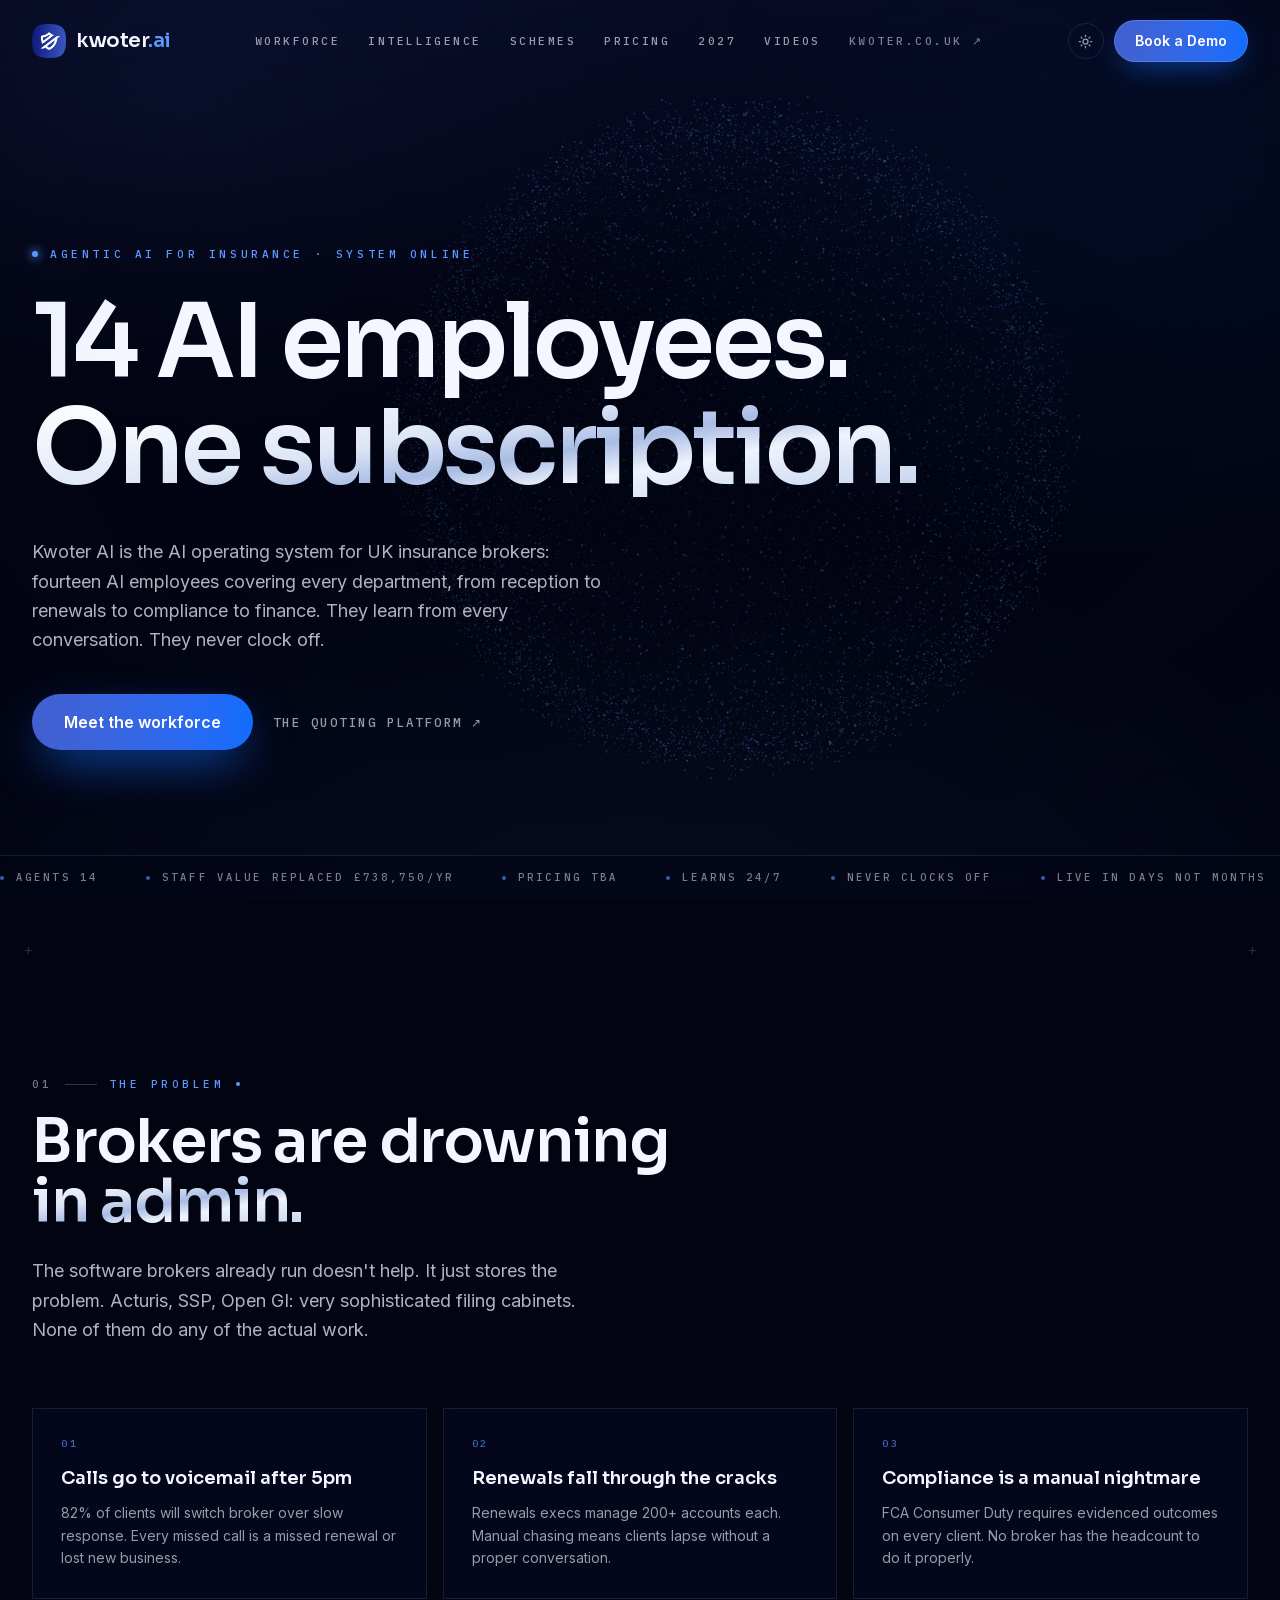
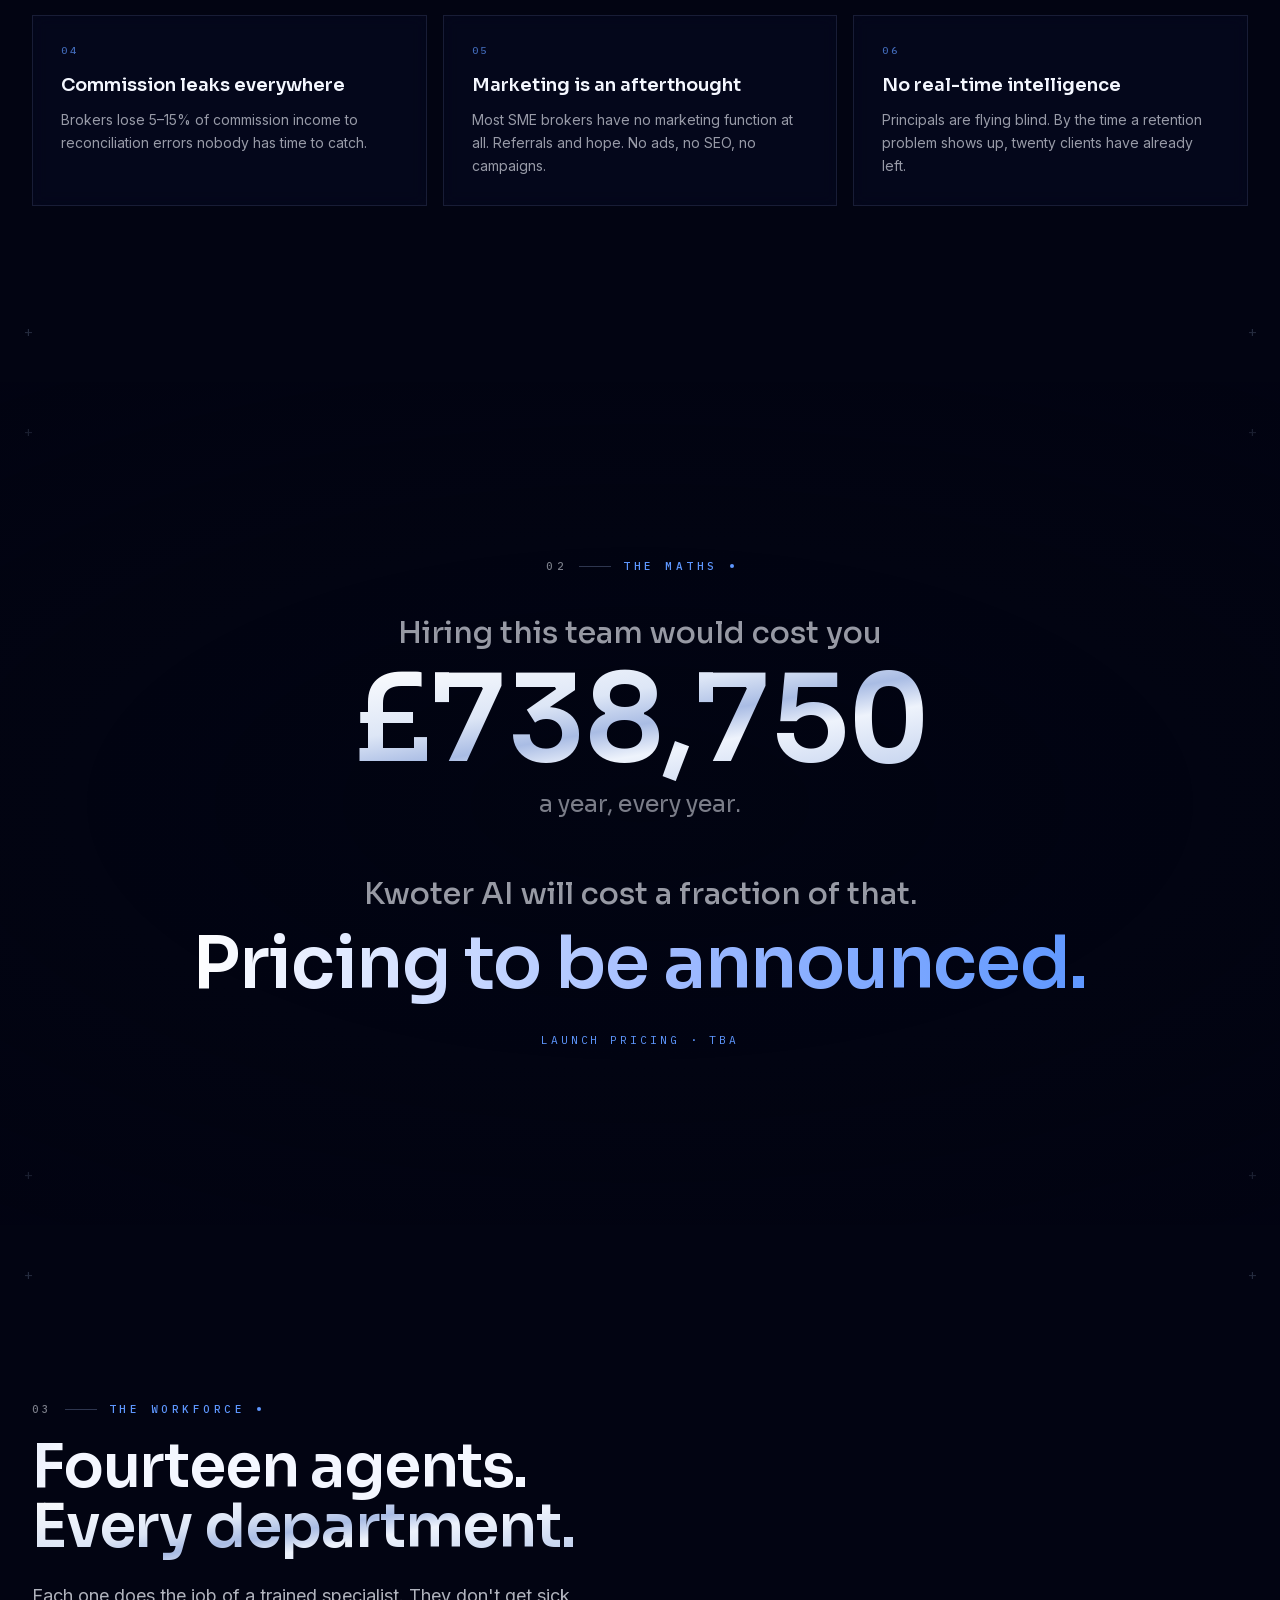
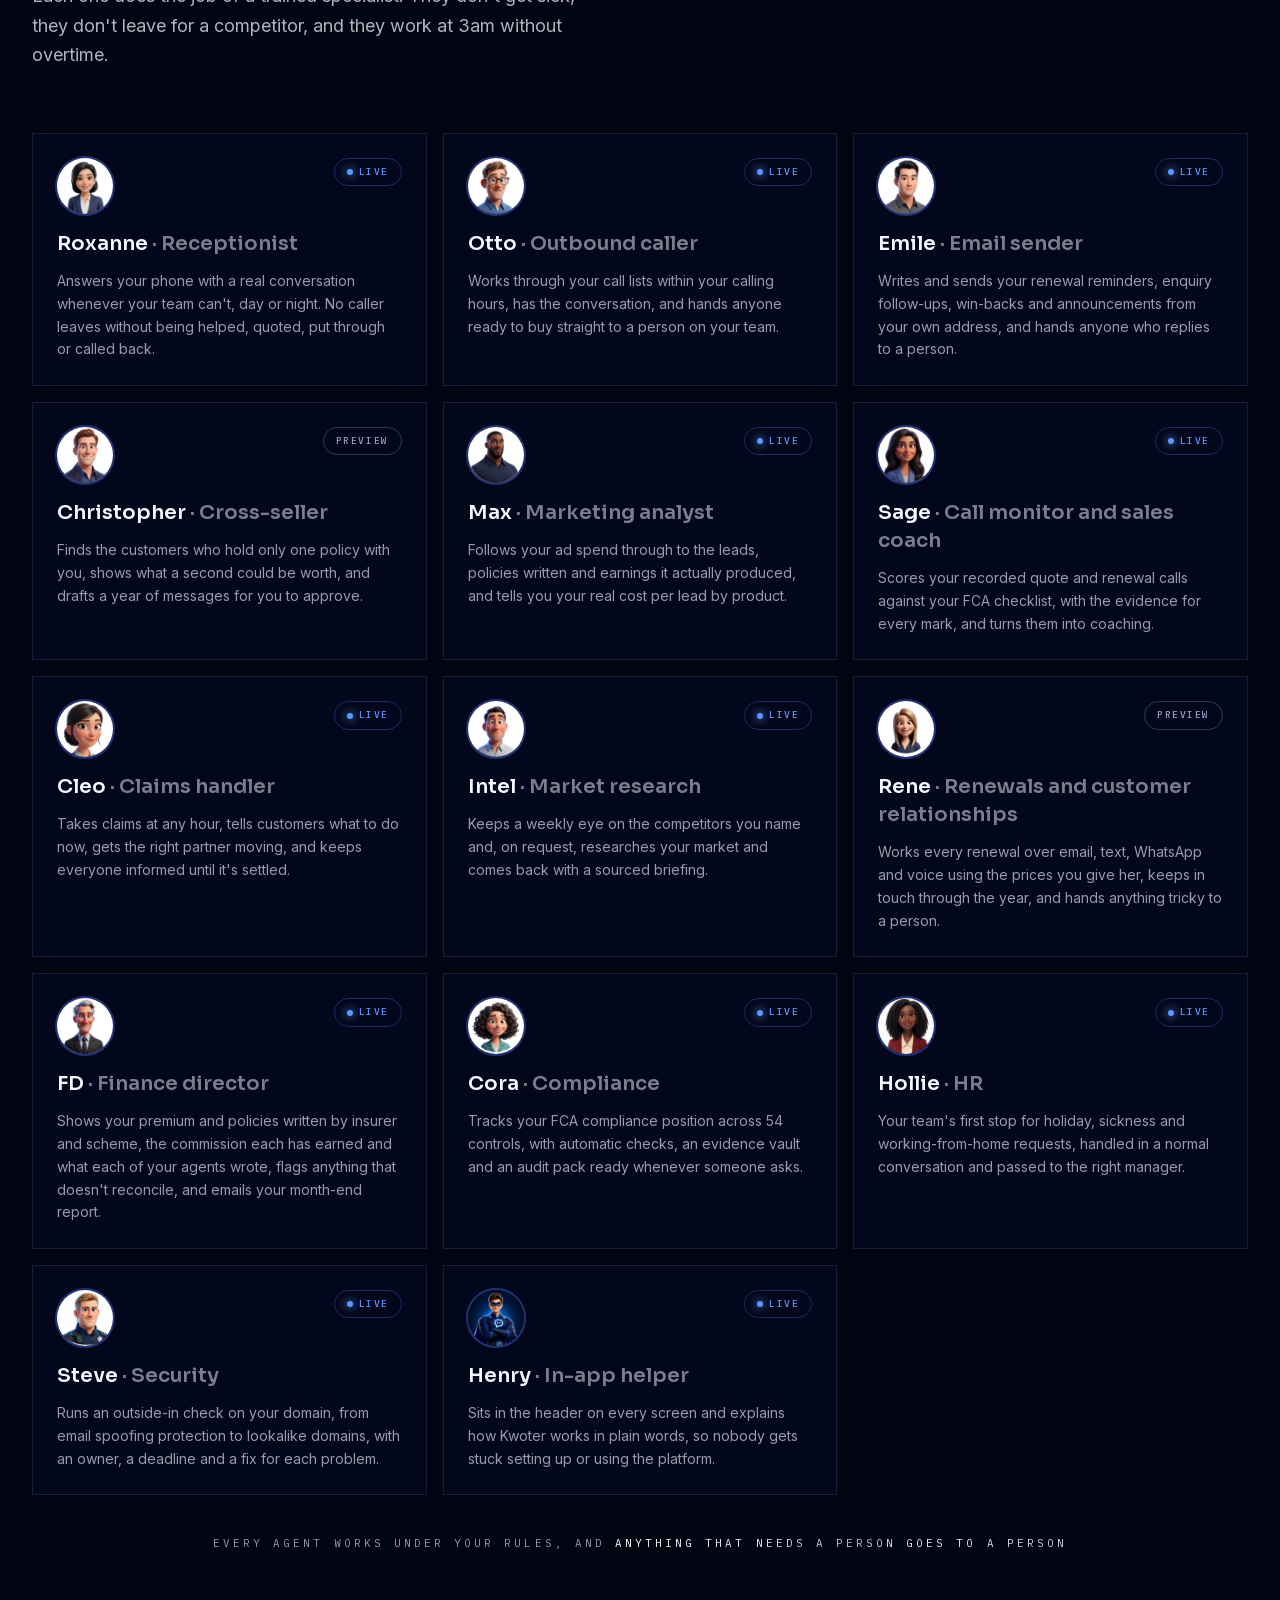
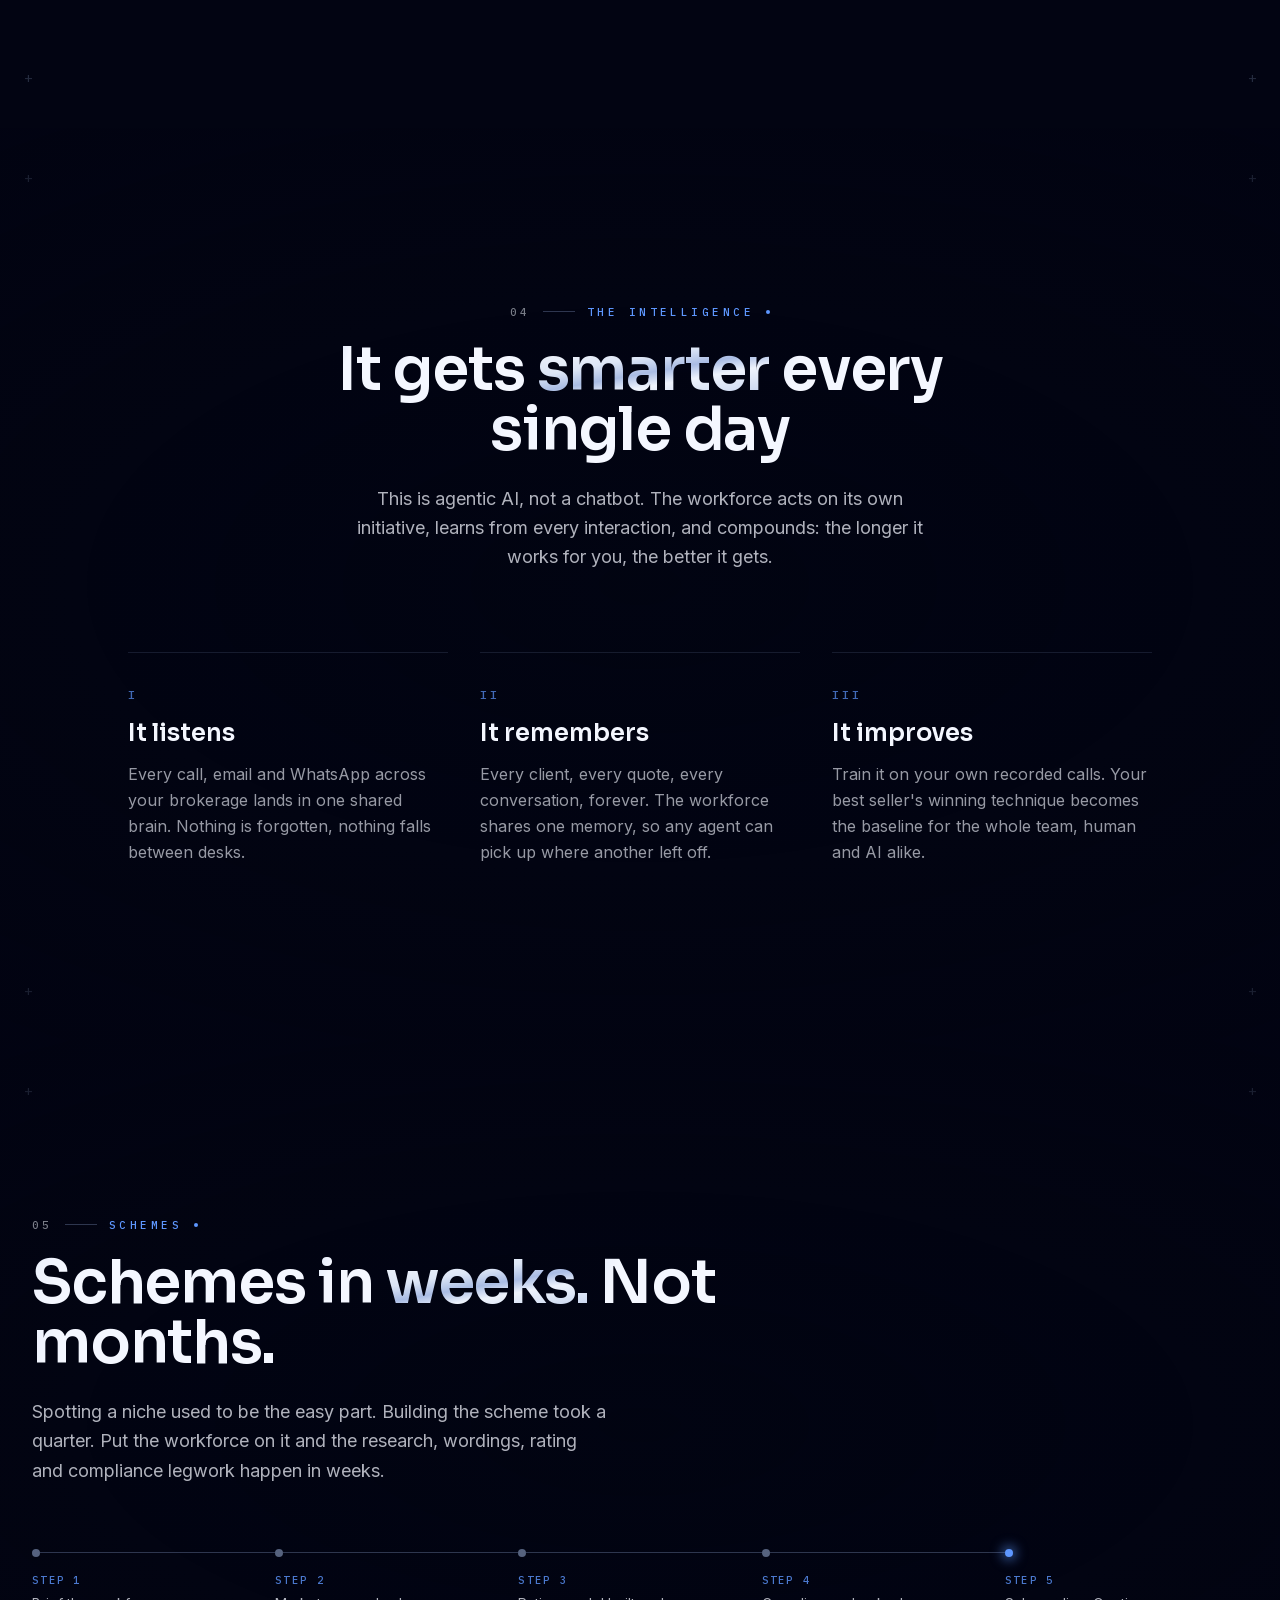
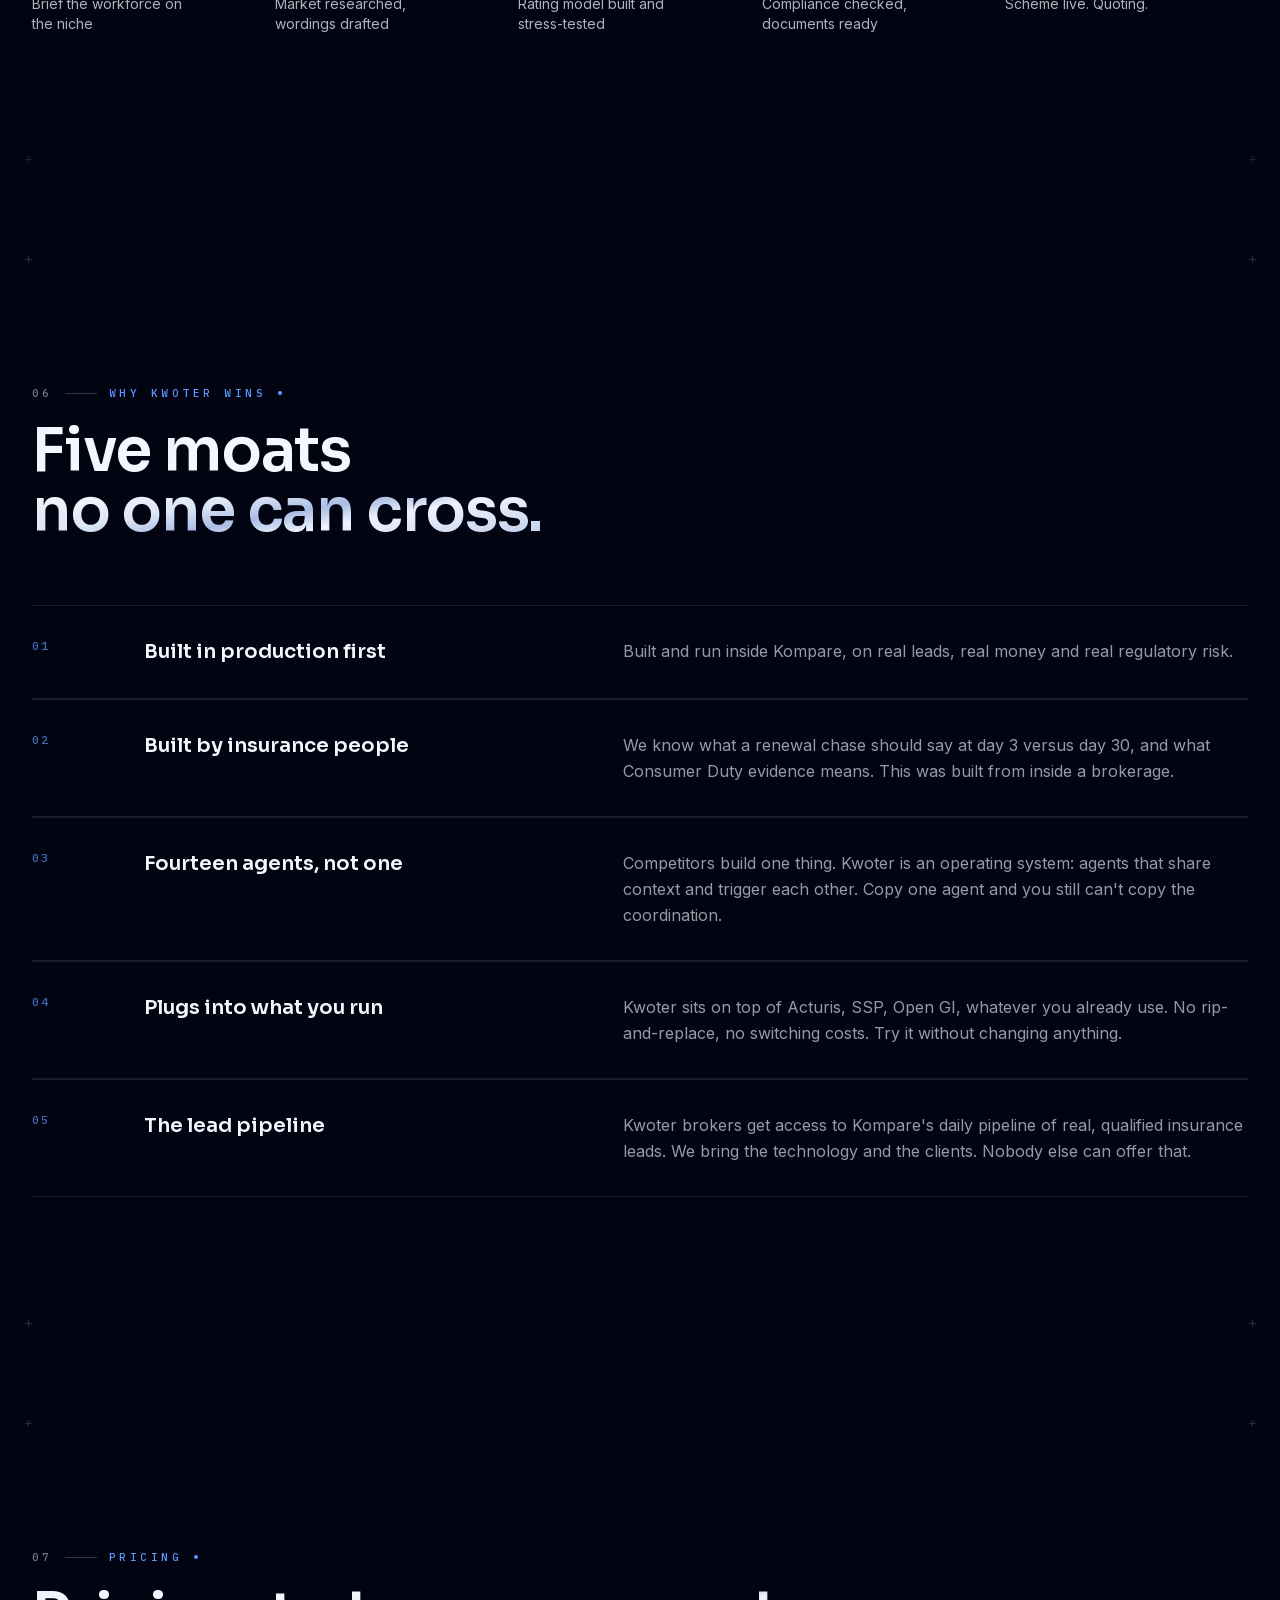
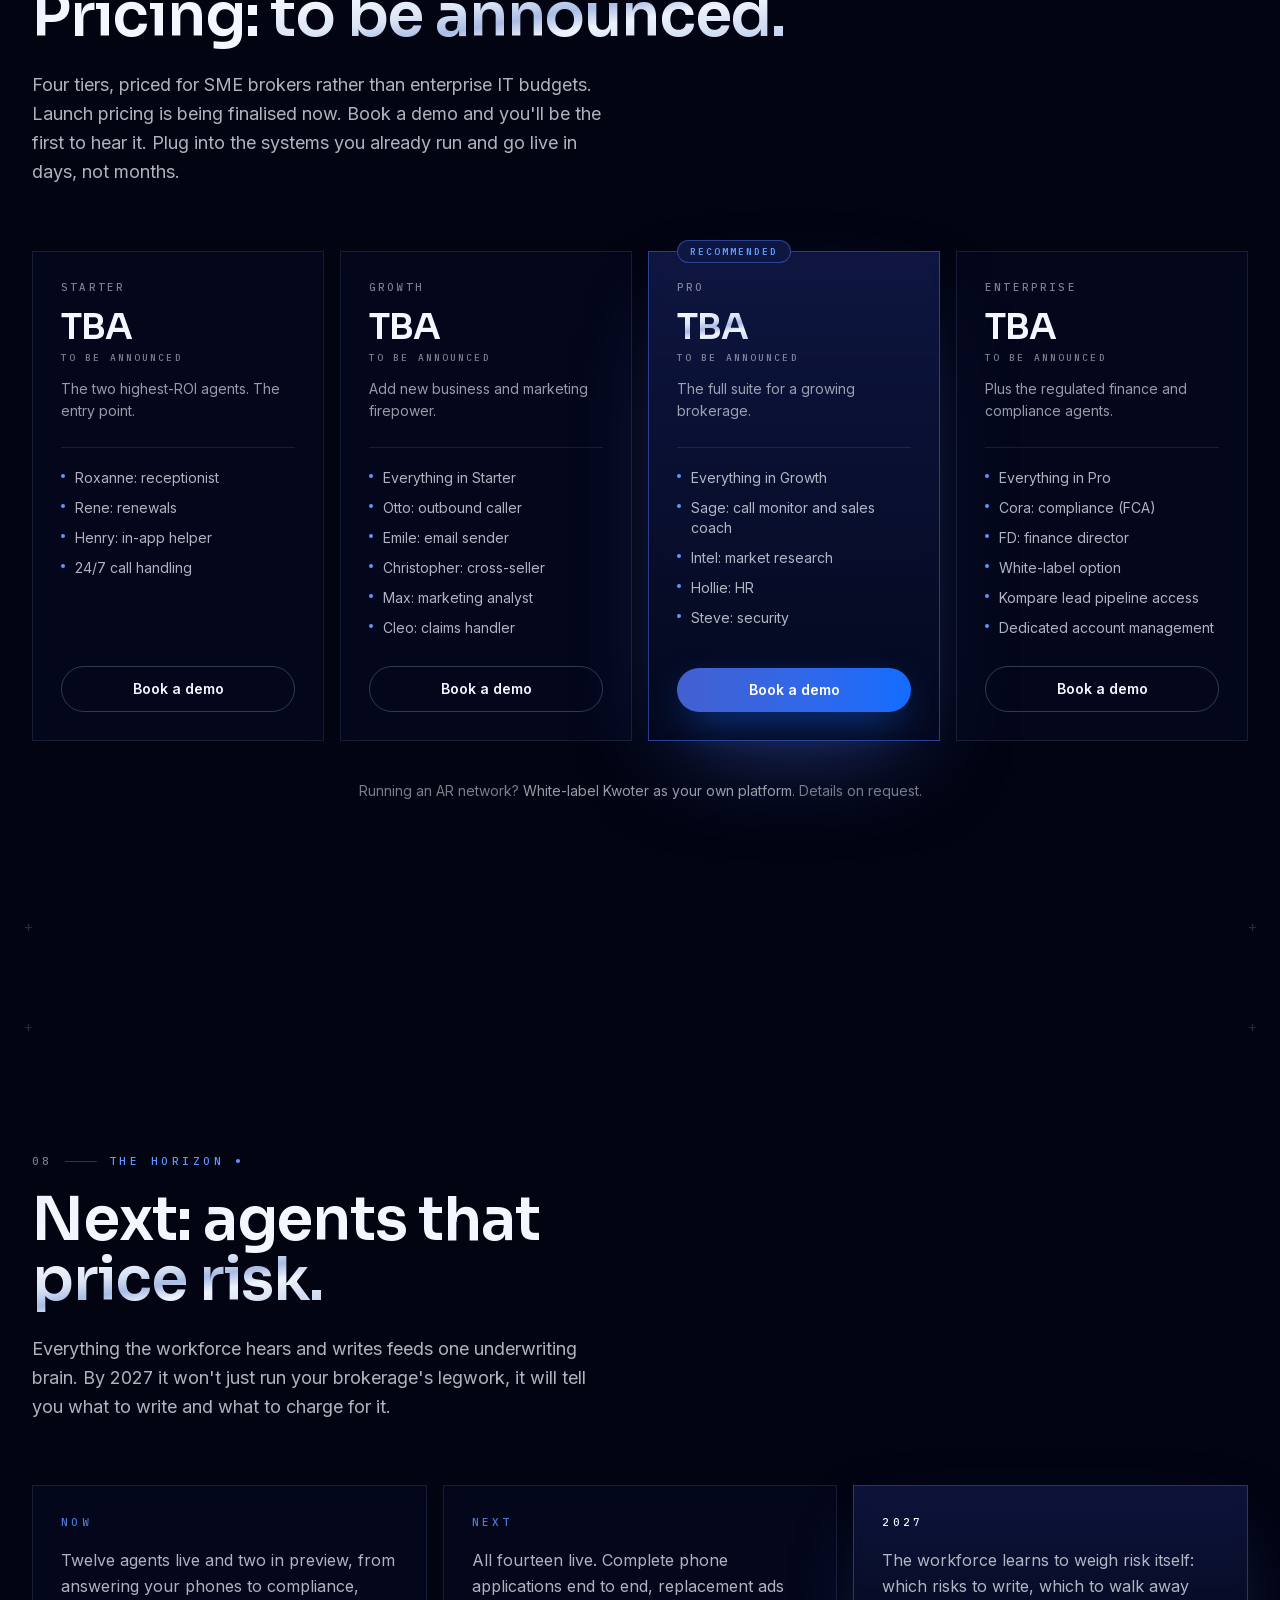
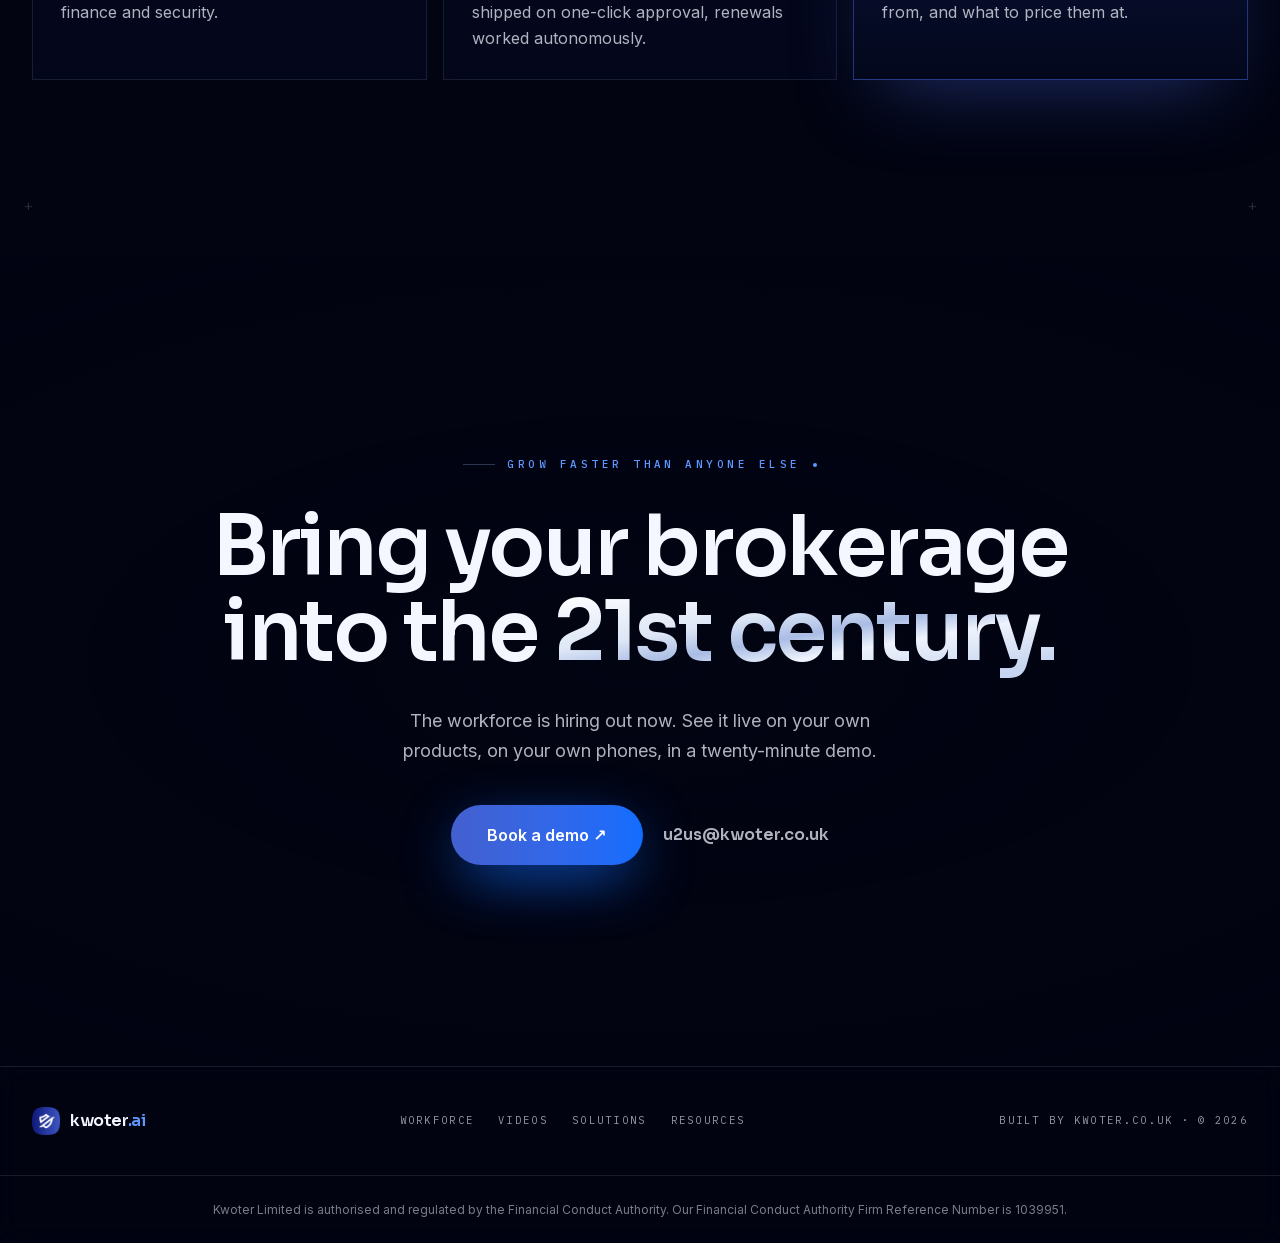
==== commit a0ec219b: "Videos: spin the team carousel for the 14 agents (source 4178959) Co-Authored-By: Claude Opus 5.5 <n" ====
--- a/index.html
+++ b/index.html
@@ -1 +1 @@
-<!DOCTYPE html><!--eZmENzHsr_GbDzofjQQs4--><html lang="en-GB" class="__variable_d8ebd1 __variable_ac70e9 __variable_aa62b7"><head><meta charSet="utf-8"/><meta name="viewport" content="width=device-width, initial-scale=1"/><link rel="preload" href="/_next/static/media/98e207f02528a563-s.p.woff2" as="font" crossorigin="" type="font/woff2"/><link rel="preload" href="/_next/static/media/d3ebbfd689654d3a-s.p.woff2" as="font" crossorigin="" type="font/woff2"/><link rel="preload" href="/_next/static/media/db96af6b531dc71f-s.p.woff2" as="font" crossorigin="" type="font/woff2"/><link rel="preload" href="/_next/static/media/e4af272ccee01ff0-s.p.woff2" as="font" crossorigin="" type="font/woff2"/><link rel="preload" href="/_next/static/media/f3f7e95f2dbc4fe4-s.p.woff2" as="font" crossorigin="" type="font/woff2"/><link rel="preload" as="image" href="/media/kwoter-mark.png"/><link rel="stylesheet" href="/_next/static/css/7cef0e4b8379b67a.css" data-precedence="next"/><link rel="preload" as="script" fetchPriority="low" href="/_next/static/chunks/webpack-d169f0980923b2cc.js"/><script src="/_next/static/chunks/4bd1b696-c023c6e3521b1417.js" async=""></script><script src="/_next/static/chunks/255-2aa030c9ba2867e3.js" async=""></script><script src="/_next/static/chunks/main-app-583e7da23c0d595c.js" async=""></script><script src="/_next/static/chunks/44-e5572c5a3748a5c9.js" async=""></script><script src="/_next/static/chunks/app/layout-f577d77f3be69505.js" async=""></script><script src="/_next/static/chunks/b536a0f1-1ca0bcf0c4f8af4e.js" async=""></script><script src="/_next/static/chunks/bd904a5c-1c9b3cc2510777ff.js" async=""></script><script src="/_next/static/chunks/b79b7286-37d65316fe4a52f3.js" async=""></script><script src="/_next/static/chunks/214-c194f13aa006d66c.js" async=""></script><script src="/_next/static/chunks/455-06ae94f13bf13492.js" async=""></script><script src="/_next/static/chunks/298-523168125e909812.js" async=""></script><script src="/_next/static/chunks/app/page-073f98b528752ab3.js" async=""></script><meta name="next-size-adjust" content=""/><title>Kwoter AI | Your AI Workforce for Insurance</title><meta name="description" content="Fourteen AI employees for your insurance brokerage: receptionist, outbound caller, renewals, claims, compliance, finance and more. £738,750 of payroll replaced. Pricing to be announced. Built by Kwoter."/><meta property="og:title" content="Kwoter AI | Your AI Workforce for Insurance"/><meta property="og:description" content="Fourteen AI employees for your brokerage. Learns from every conversation. Builds schemes in weeks, not months."/><meta name="twitter:card" content="summary"/><meta name="twitter:title" content="Kwoter AI | Your AI Workforce for Insurance"/><meta name="twitter:description" content="Fourteen AI employees for your brokerage. Learns from every conversation. Builds schemes in weeks, not months."/><link rel="icon" href="/icon.png?bbf5ebcccd8def58" type="image/png" sizes="256x256"/><link rel="apple-touch-icon" href="/apple-icon.png?f000c47f570ffdb4" type="image/png" sizes="180x180"/><script>try{if(localStorage.getItem('kwoter-theme')==='light')document.documentElement.classList.add('light')}catch(e){}</script><script src="/_next/static/chunks/polyfills-42372ed130431b0a.js" noModule=""></script></head><body><div hidden=""><!--$--><!--/$--></div><main class="relative"><div class="pointer-events-none fixed inset-0 z-[100] flex items-center justify-center" aria-hidden="true"><div class="absolute inset-0 bg-[radial-gradient(ellipse_50%_40%_at_50%_50%,rgba(2,4,18,0.78),rgba(2,4,18,0.15)_70%,transparent_100%)]" style="opacity:1"></div><div class="relative flex flex-col items-center"><div class="flex items-center gap-3.5" style="opacity:0;transform:translateY(10px) scale(0.82)"><img alt="" width="52" height="52" decoding="async" data-nimg="1" class="rounded-[26%] shadow-[0_18px_50px_-12px_rgba(17,109,255,0.75)]" style="color:transparent" src="/media/kwoter-mark.png"/><span class="font-display text-4xl font-semibold tracking-tight text-frost">kwoter<span class="text-royal-2">.ai</span></span></div><p class="font-mono mt-5 text-[0.62rem] font-medium uppercase tracking-[0.34em] text-frost-40" style="opacity:0">Agentic AI for insurance</p><div class="relative mt-6 h-px w-44 overflow-hidden rounded-full bg-line"><div class="absolute inset-0 origin-left bg-gradient-to-r from-royal via-electric to-royal-2" style="transform:scaleX(0)"></div></div></div></div><div aria-hidden="true" class="fixed inset-0 z-0"><div style="position:relative;width:100%;height:100%;overflow:hidden;pointer-events:auto"><div style="width:100%;height:100%"><canvas style="display:block"></canvas></div></div></div><header class="fixed inset-x-0 top-0 z-50 transition-all duration-500 border-b border-transparent py-5" style="opacity:0;transform:translateY(-70px)"><div class="mx-auto flex max-w-7xl items-center justify-between px-5 lg:px-8"><a href="#top" aria-label="kwoter.ai home" class="flex items-center gap-2.5"><img alt="" loading="lazy" width="34" height="34" decoding="async" data-nimg="1" class="rounded-[26%]" style="color:transparent" src="/media/kwoter-mark.png"/><span class="font-display text-xl font-semibold tracking-tight text-frost">kwoter<span class="text-royal-2">.ai</span></span></a><nav class="font-mono hidden items-center gap-7 text-[0.7rem] font-medium uppercase tracking-[0.22em] lg:flex"><a href="#workforce" class="link-underline transition hover:text-frost text-frost-56">Workforce</a><a href="#intelligence" class="link-underline transition hover:text-frost text-frost-56">Intelligence</a><a href="#schemes" class="link-underline transition hover:text-frost text-frost-56">Schemes</a><a href="#pricing" class="link-underline transition hover:text-frost text-frost-56">Pricing</a><a href="#horizon" class="link-underline transition hover:text-frost text-frost-56">2027</a><a href="/videos/" class="link-underline transition hover:text-frost text-frost-56">Videos</a><a href="https://www.kwoter.co.uk" class="link-underline text-frost-40 transition hover:text-frost">kwoter.co.uk ↗</a></nav><div class="flex items-center gap-2.5"><button type="button" aria-label="Switch to light mode" class="inline-flex h-9 w-9 items-center justify-center rounded-full border border-line text-frost-56 transition hover:border-line-strong hover:text-frost "><svg xmlns="http://www.w3.org/2000/svg" width="15" height="15" viewBox="0 0 24 24" fill="none" stroke="currentColor" stroke-width="2" stroke-linecap="round" stroke-linejoin="round" class="lucide lucide-sun"><circle cx="12" cy="12" r="4"></circle><path d="M12 2v2"></path><path d="M12 20v2"></path><path d="m4.93 4.93 1.41 1.41"></path><path d="m17.66 17.66 1.41 1.41"></path><path d="M2 12h2"></path><path d="M20 12h2"></path><path d="m6.34 17.66-1.41 1.41"></path><path d="m19.07 4.93-1.41 1.41"></path></svg></button><a href="https://www.kwoter.co.uk/#book-a-demo" class="group hidden items-center rounded-full border border-line-strong bg-gradient-to-r from-royal to-electric px-5 py-2.5 text-sm font-semibold text-white shadow-[0_10px_30px_-10px_rgba(17,109,255,0.7)] transition hover:brightness-110 sm:inline-flex"><span class="btn-swap" data-text="Book a Demo"><span>Book a Demo</span></span></a><button type="button" aria-label="Toggle menu" class="inline-flex h-9 w-9 items-center justify-center rounded-full border border-line text-frost lg:hidden"><svg xmlns="http://www.w3.org/2000/svg" width="16" height="16" viewBox="0 0 24 24" fill="none" stroke="currentColor" stroke-width="2" stroke-linecap="round" stroke-linejoin="round" class="lucide lucide-menu"><line x1="4" x2="20" y1="12" y2="12"></line><line x1="4" x2="20" y1="6" y2="6"></line><line x1="4" x2="20" y1="18" y2="18"></line></svg></button></div></div></header><div class="relative z-10"><section id="top" class="relative flex min-h-[100svh] flex-col justify-center overflow-hidden"><div class="veil pointer-events-none absolute inset-0" aria-hidden="true"></div><div class="relative z-10 mx-auto w-full max-w-7xl px-5 pt-24 lg:px-8"><p class="font-mono mb-8 flex items-center gap-3 text-[0.7rem] font-medium uppercase tracking-[0.32em] text-royal-2" style="opacity:0;transform:translateY(14px)"><span class="h-1.5 w-1.5 animate-pulse rounded-full bg-royal-2 shadow-[0_0_10px_2px_rgba(94,151,255,0.6)]"></span>Agentic AI for insurance · system online</p><h1 class="shimmer-go font-display max-w-5xl text-[clamp(3rem,8vw,7rem)] font-semibold leading-[0.95] tracking-[-0.03em]"><span class="block overflow-hidden pb-[0.08em]"><span data-shimmer="14 AI employees." class="shimmer-word block " style="animation-delay:4s;transform:translateY(112%)">14 AI employees.</span></span><span class="block overflow-hidden pb-[0.08em]"><span data-shimmer="One subscription." class="shimmer-word block text-chrome" style="animation-delay:4.18s;transform:translateY(112%)">One subscription.</span></span></h1><p class="mt-8 max-w-xl text-lg leading-relaxed text-frost-72" style="opacity:0;transform:translateY(16px)">Kwoter AI is the AI operating system for UK insurance brokers: fourteen AI employees covering every department, from reception to renewals to compliance to finance. They learn from every conversation. They never clock off.</p><div class="mt-10 flex flex-wrap items-center gap-5" style="opacity:0;transform:translateY(16px)"><a href="#problem" class="group inline-flex items-center rounded-full bg-gradient-to-r from-royal to-electric px-8 py-4 text-base font-semibold text-white shadow-[0_18px_50px_-12px_rgba(17,109,255,0.8)] transition hover:brightness-110"><span class="btn-swap" data-text="Meet the workforce"><span>Meet the workforce</span></span></a><a href="https://www.kwoter.co.uk" class="group font-mono inline-flex items-center gap-2 text-[0.78rem] font-medium uppercase tracking-[0.2em] text-frost-56 transition hover:text-frost"><span class="link-underline">The quoting platform</span><span aria-hidden="true" class="transition-transform duration-300 group-hover:translate-x-1">↗</span></a></div></div><div class="absolute inset-x-0 bottom-0 z-10 border-t border-line bg-void/40 backdrop-blur-sm" style="opacity:0"><div class="flex overflow-hidden"><div class="animate-marquee flex shrink-0 items-center gap-12 py-3.5 pr-12"><span class="font-mono flex items-center gap-3 whitespace-nowrap text-[0.65rem] font-medium uppercase tracking-[0.3em] text-frost-40"><span class="h-1 w-1 rounded-full bg-royal-2/60" aria-hidden="true"></span>AGENTS 14</span><span class="font-mono flex items-center gap-3 whitespace-nowrap text-[0.65rem] font-medium uppercase tracking-[0.3em] text-frost-40"><span class="h-1 w-1 rounded-full bg-royal-2/60" aria-hidden="true"></span>STAFF VALUE REPLACED £738,750/YR</span><span class="font-mono flex items-center gap-3 whitespace-nowrap text-[0.65rem] font-medium uppercase tracking-[0.3em] text-frost-40"><span class="h-1 w-1 rounded-full bg-royal-2/60" aria-hidden="true"></span>PRICING TBA</span><span class="font-mono flex items-center gap-3 whitespace-nowrap text-[0.65rem] font-medium uppercase tracking-[0.3em] text-frost-40"><span class="h-1 w-1 rounded-full bg-royal-2/60" aria-hidden="true"></span>LEARNS 24/7</span><span class="font-mono flex items-center gap-3 whitespace-nowrap text-[0.65rem] font-medium uppercase tracking-[0.3em] text-frost-40"><span class="h-1 w-1 rounded-full bg-royal-2/60" aria-hidden="true"></span>NEVER CLOCKS OFF</span><span class="font-mono flex items-center gap-3 whitespace-nowrap text-[0.65rem] font-medium uppercase tracking-[0.3em] text-frost-40"><span class="h-1 w-1 rounded-full bg-royal-2/60" aria-hidden="true"></span>LIVE IN DAYS NOT MONTHS</span><span class="font-mono flex items-center gap-3 whitespace-nowrap text-[0.65rem] font-medium uppercase tracking-[0.3em] text-frost-40"><span class="h-1 w-1 rounded-full bg-royal-2/60" aria-hidden="true"></span>AGENTS 14</span><span class="font-mono flex items-center gap-3 whitespace-nowrap text-[0.65rem] font-medium uppercase tracking-[0.3em] text-frost-40"><span class="h-1 w-1 rounded-full bg-royal-2/60" aria-hidden="true"></span>STAFF VALUE REPLACED £738,750/YR</span><span class="font-mono flex items-center gap-3 whitespace-nowrap text-[0.65rem] font-medium uppercase tracking-[0.3em] text-frost-40"><span class="h-1 w-1 rounded-full bg-royal-2/60" aria-hidden="true"></span>PRICING TBA</span><span class="font-mono flex items-center gap-3 whitespace-nowrap text-[0.65rem] font-medium uppercase tracking-[0.3em] text-frost-40"><span class="h-1 w-1 rounded-full bg-royal-2/60" aria-hidden="true"></span>LEARNS 24/7</span><span class="font-mono flex items-center gap-3 whitespace-nowrap text-[0.65rem] font-medium uppercase tracking-[0.3em] text-frost-40"><span class="h-1 w-1 rounded-full bg-royal-2/60" aria-hidden="true"></span>NEVER CLOCKS OFF</span><span class="font-mono flex items-center gap-3 whitespace-nowrap text-[0.65rem] font-medium uppercase tracking-[0.3em] text-frost-40"><span class="h-1 w-1 rounded-full bg-royal-2/60" aria-hidden="true"></span>LIVE IN DAYS NOT MONTHS</span></div><div class="animate-marquee flex shrink-0 items-center gap-12 py-3.5 pr-12" aria-hidden="true"><span class="font-mono flex items-center gap-3 whitespace-nowrap text-[0.65rem] font-medium uppercase tracking-[0.3em] text-frost-40"><span class="h-1 w-1 rounded-full bg-royal-2/60" aria-hidden="true"></span>AGENTS 14</span><span class="font-mono flex items-center gap-3 whitespace-nowrap text-[0.65rem] font-medium uppercase tracking-[0.3em] text-frost-40"><span class="h-1 w-1 rounded-full bg-royal-2/60" aria-hidden="true"></span>STAFF VALUE REPLACED £738,750/YR</span><span class="font-mono flex items-center gap-3 whitespace-nowrap text-[0.65rem] font-medium uppercase tracking-[0.3em] text-frost-40"><span class="h-1 w-1 rounded-full bg-royal-2/60" aria-hidden="true"></span>PRICING TBA</span><span class="font-mono flex items-center gap-3 whitespace-nowrap text-[0.65rem] font-medium uppercase tracking-[0.3em] text-frost-40"><span class="h-1 w-1 rounded-full bg-royal-2/60" aria-hidden="true"></span>LEARNS 24/7</span><span class="font-mono flex items-center gap-3 whitespace-nowrap text-[0.65rem] font-medium uppercase tracking-[0.3em] text-frost-40"><span class="h-1 w-1 rounded-full bg-royal-2/60" aria-hidden="true"></span>NEVER CLOCKS OFF</span><span class="font-mono flex items-center gap-3 whitespace-nowrap text-[0.65rem] font-medium uppercase tracking-[0.3em] text-frost-40"><span class="h-1 w-1 rounded-full bg-royal-2/60" aria-hidden="true"></span>LIVE IN DAYS NOT MONTHS</span><span class="font-mono flex items-center gap-3 whitespace-nowrap text-[0.65rem] font-medium uppercase tracking-[0.3em] text-frost-40"><span class="h-1 w-1 rounded-full bg-royal-2/60" aria-hidden="true"></span>AGENTS 14</span><span class="font-mono flex items-center gap-3 whitespace-nowrap text-[0.65rem] font-medium uppercase tracking-[0.3em] text-frost-40"><span class="h-1 w-1 rounded-full bg-royal-2/60" aria-hidden="true"></span>STAFF VALUE REPLACED £738,750/YR</span><span class="font-mono flex items-center gap-3 whitespace-nowrap text-[0.65rem] font-medium uppercase tracking-[0.3em] text-frost-40"><span class="h-1 w-1 rounded-full bg-royal-2/60" aria-hidden="true"></span>PRICING TBA</span><span class="font-mono flex items-center gap-3 whitespace-nowrap text-[0.65rem] font-medium uppercase tracking-[0.3em] text-frost-40"><span class="h-1 w-1 rounded-full bg-royal-2/60" aria-hidden="true"></span>LEARNS 24/7</span><span class="font-mono flex items-center gap-3 whitespace-nowrap text-[0.65rem] font-medium uppercase tracking-[0.3em] text-frost-40"><span class="h-1 w-1 rounded-full bg-royal-2/60" aria-hidden="true"></span>NEVER CLOCKS OFF</span><span class="font-mono flex items-center gap-3 whitespace-nowrap text-[0.65rem] font-medium uppercase tracking-[0.3em] text-frost-40"><span class="h-1 w-1 rounded-full bg-royal-2/60" aria-hidden="true"></span>LIVE IN DAYS NOT MONTHS</span></div></div></div></section><section id="problem" class="relative py-32 lg:py-44"><div aria-hidden="true" class="font-mono pointer-events-none absolute inset-x-6 inset-y-10 hidden text-sm text-silver-2/25 select-none lg:block"><span class="absolute left-0 top-0">+</span><span class="absolute right-0 top-0">+</span><span class="absolute bottom-0 left-0">+</span><span class="absolute bottom-0 right-0">+</span></div><div class="relative z-10 mx-auto max-w-7xl px-5 lg:px-8"><div class="max-w-3xl" style="opacity:0;transform:translateY(24px)"><p class="font-mono flex items-center gap-3 text-[0.68rem] font-medium uppercase tracking-[0.32em] text-royal-2"><span class="text-frost-40">01</span><span class="h-px w-8 bg-line-strong" aria-hidden="true"></span>The problem<span class="h-1 w-1 animate-pulse rounded-full bg-royal-2" aria-hidden="true"></span></p><h2 class="font-display mt-5 text-3xl font-semibold tracking-[-0.02em] sm:text-6xl"><span class=""><span class="inline-block overflow-hidden pb-[0.1em] align-top [margin-bottom:-0.1em]"><span class="shimmer-word inline-block" data-shimmer="Brokers" style="animation-delay:0.9s;transform:translateY(115%)">Brokers</span></span> <span class="inline-block overflow-hidden pb-[0.1em] align-top [margin-bottom:-0.1em]"><span class="shimmer-word inline-block" data-shimmer="are" style="animation-delay:1.02s;transform:translateY(115%)">are</span></span> <span class="inline-block overflow-hidden pb-[0.1em] align-top [margin-bottom:-0.1em]"><span class="shimmer-word inline-block" data-shimmer="drowning" style="animation-delay:1.1400000000000001s;transform:translateY(115%)">drowning</span></span> <span class="inline-block overflow-hidden pb-[0.1em] align-top [margin-bottom:-0.1em]"><span class="shimmer-word inline-block" data-shimmer="in admin." style="animation-delay:1.26s;transform:translateY(115%)"><span class="text-chrome">in admin.</span></span></span></span></h2><p class="mt-6 max-w-xl text-lg leading-relaxed text-frost-72">The software brokers already run doesn&#x27;t help. It just stores the problem. Acturis, SSP, Open GI: very sophisticated filing cabinets. None of them do any of the actual work.</p></div><div class="mt-16 grid gap-4 sm:grid-cols-2 lg:grid-cols-3"><div class="" style="opacity:0;transform:translateY(22px)"><div class="group h-full rounded-[--radius-lg] border border-line bg-void-2/50 p-7 backdrop-blur-sm transition-colors duration-500 hover:border-line-strong"><p class="font-mono text-[0.62rem] font-medium uppercase tracking-[0.26em] text-royal-2/70">01</p><h3 class="font-display mt-3 text-lg font-semibold text-frost">Calls go to voicemail after 5pm</h3><p class="mt-2.5 text-sm leading-relaxed text-frost-56">82% of clients will switch broker over slow response. Every missed call is a missed renewal or lost new business.</p></div></div><div class="" style="opacity:0;transform:translateY(22px)"><div class="group h-full rounded-[--radius-lg] border border-line bg-void-2/50 p-7 backdrop-blur-sm transition-colors duration-500 hover:border-line-strong"><p class="font-mono text-[0.62rem] font-medium uppercase tracking-[0.26em] text-royal-2/70">02</p><h3 class="font-display mt-3 text-lg font-semibold text-frost">Renewals fall through the cracks</h3><p class="mt-2.5 text-sm leading-relaxed text-frost-56">Renewals execs manage 200+ accounts each. Manual chasing means clients lapse without a proper conversation.</p></div></div><div class="" style="opacity:0;transform:translateY(22px)"><div class="group h-full rounded-[--radius-lg] border border-line bg-void-2/50 p-7 backdrop-blur-sm transition-colors duration-500 hover:border-line-strong"><p class="font-mono text-[0.62rem] font-medium uppercase tracking-[0.26em] text-royal-2/70">03</p><h3 class="font-display mt-3 text-lg font-semibold text-frost">Compliance is a manual nightmare</h3><p class="mt-2.5 text-sm leading-relaxed text-frost-56">FCA Consumer Duty requires evidenced outcomes on every client. No broker has the headcount to do it properly.</p></div></div><div class="" style="opacity:0;transform:translateY(22px)"><div class="group h-full rounded-[--radius-lg] border border-line bg-void-2/50 p-7 backdrop-blur-sm transition-colors duration-500 hover:border-line-strong"><p class="font-mono text-[0.62rem] font-medium uppercase tracking-[0.26em] text-royal-2/70">04</p><h3 class="font-display mt-3 text-lg font-semibold text-frost">Commission leaks everywhere</h3><p class="mt-2.5 text-sm leading-relaxed text-frost-56">Brokers lose 5–15% of commission income to reconciliation errors nobody has time to catch.</p></div></div><div class="" style="opacity:0;transform:translateY(22px)"><div class="group h-full rounded-[--radius-lg] border border-line bg-void-2/50 p-7 backdrop-blur-sm transition-colors duration-500 hover:border-line-strong"><p class="font-mono text-[0.62rem] font-medium uppercase tracking-[0.26em] text-royal-2/70">05</p><h3 class="font-display mt-3 text-lg font-semibold text-frost">Marketing is an afterthought</h3><p class="mt-2.5 text-sm leading-relaxed text-frost-56">Most SME brokers have no marketing function at all. Referrals and hope. No ads, no SEO, no campaigns.</p></div></div><div class="" style="opacity:0;transform:translateY(22px)"><div class="group h-full rounded-[--radius-lg] border border-line bg-void-2/50 p-7 backdrop-blur-sm transition-colors duration-500 hover:border-line-strong"><p class="font-mono text-[0.62rem] font-medium uppercase tracking-[0.26em] text-royal-2/70">06</p><h3 class="font-display mt-3 text-lg font-semibold text-frost">No real-time intelligence</h3><p class="mt-2.5 text-sm leading-relaxed text-frost-56">Principals are flying blind. By the time a retention problem shows up, twenty clients have already left.</p></div></div></div></div></section><section id="maths" class="relative py-32 lg:py-44"><div aria-hidden="true" class="font-mono pointer-events-none absolute inset-x-6 inset-y-10 hidden text-sm text-silver-2/25 select-none lg:block"><span class="absolute left-0 top-0">+</span><span class="absolute right-0 top-0">+</span><span class="absolute bottom-0 left-0">+</span><span class="absolute bottom-0 right-0">+</span></div><div class="veil pointer-events-none absolute inset-0" aria-hidden="true"></div><div class="relative z-10 mx-auto max-w-7xl px-5 text-center lg:px-8"><div style="opacity:0;transform:translateY(24px)"><p class="font-mono flex items-center gap-3 text-[0.68rem] font-medium uppercase tracking-[0.32em] text-royal-2 justify-center"><span class="text-frost-40">02</span><span class="h-px w-8 bg-line-strong" aria-hidden="true"></span>The maths<span class="h-1 w-1 animate-pulse rounded-full bg-royal-2" aria-hidden="true"></span></p></div><div style="opacity:0;transform:translateY(24px)"><p class="font-display mt-10 text-2xl font-medium text-frost-56 sm:text-3xl">Hiring this team would cost you</p><p class="font-display mt-2 text-[clamp(3.2rem,9.5vw,8rem)] font-semibold leading-none tracking-[-0.03em]"><span class="text-chrome">£<span class="tabular-nums">0</span></span></p><p class="font-display mt-2 text-xl text-frost-40 sm:text-2xl">a year, every year.</p></div><div style="opacity:0;transform:translateY(24px)"><p class="font-display mt-14 text-2xl font-medium text-frost-56 sm:text-3xl">Kwoter AI will cost a fraction of that.</p><p class="font-display mt-4 text-[clamp(2.2rem,6vw,4.5rem)] font-semibold leading-none tracking-[-0.02em]"><span class="text-gradient">Pricing to be announced.</span></p><p class="font-mono mx-auto mt-8 max-w-md text-[0.7rem] uppercase tracking-[0.26em] text-royal-2">Launch pricing · TBA</p></div></div></section><section id="workforce" class="relative py-32 lg:py-44"><div aria-hidden="true" class="font-mono pointer-events-none absolute inset-x-6 inset-y-10 hidden text-sm text-silver-2/25 select-none lg:block"><span class="absolute left-0 top-0">+</span><span class="absolute right-0 top-0">+</span><span class="absolute bottom-0 left-0">+</span><span class="absolute bottom-0 right-0">+</span></div><div class="relative z-10 mx-auto max-w-7xl px-5 lg:px-8"><div class="max-w-3xl" style="opacity:0;transform:translateY(24px)"><p class="font-mono flex items-center gap-3 text-[0.68rem] font-medium uppercase tracking-[0.32em] text-royal-2"><span class="text-frost-40">03</span><span class="h-px w-8 bg-line-strong" aria-hidden="true"></span>The workforce<span class="h-1 w-1 animate-pulse rounded-full bg-royal-2" aria-hidden="true"></span></p><h2 class="font-display mt-5 text-3xl font-semibold tracking-[-0.02em] sm:text-6xl"><span class=""><span class="inline-block overflow-hidden pb-[0.1em] align-top [margin-bottom:-0.1em]"><span class="shimmer-word inline-block" data-shimmer="Fourteen" style="animation-delay:0.9s;transform:translateY(115%)">Fourteen</span></span> <span class="inline-block overflow-hidden pb-[0.1em] align-top [margin-bottom:-0.1em]"><span class="shimmer-word inline-block" data-shimmer="agents." style="animation-delay:1.02s;transform:translateY(115%)">agents.</span></span> <span class="inline-block overflow-hidden pb-[0.1em] align-top [margin-bottom:-0.1em]"><span class="shimmer-word inline-block" data-shimmer="Every department." style="animation-delay:1.1400000000000001s;transform:translateY(115%)"><span class="text-chrome">Every department.</span></span></span></span></h2><p class="mt-6 max-w-xl text-lg leading-relaxed text-frost-72">Each one does the job of a trained specialist. They don&#x27;t get sick, they don&#x27;t leave for a competitor, and they work at 3am without overtime.</p></div><div class="mt-16 grid gap-4 sm:grid-cols-2 lg:grid-cols-3"><div class="" style="opacity:0;transform:translateY(22px)"><article class="group relative h-full overflow-hidden rounded-[--radius-lg] border border-line bg-void-2/55 p-6 backdrop-blur-sm transition-all duration-500 [transition-timing-function:var(--ease-fluid)] hover:-translate-y-1.5 hover:border-line-strong hover:bg-navy/35"><div class="flex items-start justify-between gap-4"><div class="relative h-14 w-14 overflow-hidden rounded-full ring-2 ring-royal/50"><img alt="" loading="lazy" decoding="async" data-nimg="fill" class="object-cover" style="position:absolute;height:100%;width:100%;left:0;top:0;right:0;bottom:0;color:transparent" src="/avatars/roxanne-bust.jpg"/></div><span class="font-mono flex items-center gap-1.5 rounded-full border px-3 py-1.5 text-[0.6rem] font-medium uppercase tracking-[0.16em] border-royal/40 text-royal-2"><span class="h-1.5 w-1.5 rounded-full bg-royal-2 shadow-[0_0_8px_2px_rgba(94,151,255,0.5)]"></span>Live</span></div><h3 class="font-display mt-4 text-xl font-semibold text-frost">Roxanne<span class="text-frost-40"> · <!-- -->Receptionist</span></h3><p class="mt-3 text-sm leading-relaxed text-frost-56">Answers your phone with a real conversation whenever your team can&#x27;t, day or night. No caller leaves without being helped, quoted, put through or called back.</p></article></div><div class="" style="opacity:0;transform:translateY(22px)"><article class="group relative h-full overflow-hidden rounded-[--radius-lg] border border-line bg-void-2/55 p-6 backdrop-blur-sm transition-all duration-500 [transition-timing-function:var(--ease-fluid)] hover:-translate-y-1.5 hover:border-line-strong hover:bg-navy/35"><div class="flex items-start justify-between gap-4"><div class="relative h-14 w-14 overflow-hidden rounded-full ring-2 ring-royal/50"><img alt="" loading="lazy" decoding="async" data-nimg="fill" class="object-cover" style="position:absolute;height:100%;width:100%;left:0;top:0;right:0;bottom:0;color:transparent" src="/avatars/otto.jpg"/></div><span class="font-mono flex items-center gap-1.5 rounded-full border px-3 py-1.5 text-[0.6rem] font-medium uppercase tracking-[0.16em] border-royal/40 text-royal-2"><span class="h-1.5 w-1.5 rounded-full bg-royal-2 shadow-[0_0_8px_2px_rgba(94,151,255,0.5)]"></span>Live</span></div><h3 class="font-display mt-4 text-xl font-semibold text-frost">Otto<span class="text-frost-40"> · <!-- -->Outbound caller</span></h3><p class="mt-3 text-sm leading-relaxed text-frost-56">Works through your call lists within your calling hours, has the conversation, and hands anyone ready to buy straight to a person on your team.</p></article></div><div class="" style="opacity:0;transform:translateY(22px)"><article class="group relative h-full overflow-hidden rounded-[--radius-lg] border border-line bg-void-2/55 p-6 backdrop-blur-sm transition-all duration-500 [transition-timing-function:var(--ease-fluid)] hover:-translate-y-1.5 hover:border-line-strong hover:bg-navy/35"><div class="flex items-start justify-between gap-4"><div class="relative h-14 w-14 overflow-hidden rounded-full ring-2 ring-royal/50"><img alt="" loading="lazy" decoding="async" data-nimg="fill" class="object-cover" style="position:absolute;height:100%;width:100%;left:0;top:0;right:0;bottom:0;color:transparent" src="/avatars/emile.jpg"/></div><span class="font-mono flex items-center gap-1.5 rounded-full border px-3 py-1.5 text-[0.6rem] font-medium uppercase tracking-[0.16em] border-royal/40 text-royal-2"><span class="h-1.5 w-1.5 rounded-full bg-royal-2 shadow-[0_0_8px_2px_rgba(94,151,255,0.5)]"></span>Live</span></div><h3 class="font-display mt-4 text-xl font-semibold text-frost">Emile<span class="text-frost-40"> · <!-- -->Email sender</span></h3><p class="mt-3 text-sm leading-relaxed text-frost-56">Writes and sends your renewal reminders, enquiry follow-ups, win-backs and announcements from your own address, and hands anyone who replies to a person.</p></article></div><div class="" style="opacity:0;transform:translateY(22px)"><article class="group relative h-full overflow-hidden rounded-[--radius-lg] border border-line bg-void-2/55 p-6 backdrop-blur-sm transition-all duration-500 [transition-timing-function:var(--ease-fluid)] hover:-translate-y-1.5 hover:border-line-strong hover:bg-navy/35"><div class="flex items-start justify-between gap-4"><div class="relative h-14 w-14 overflow-hidden rounded-full ring-2 ring-royal/50"><img alt="" loading="lazy" decoding="async" data-nimg="fill" class="object-cover" style="position:absolute;height:100%;width:100%;left:0;top:0;right:0;bottom:0;color:transparent" src="/avatars/christopher.jpg"/></div><span class="font-mono flex items-center gap-1.5 rounded-full border px-3 py-1.5 text-[0.6rem] font-medium uppercase tracking-[0.16em] border-line-strong text-silver-2">Preview</span></div><h3 class="font-display mt-4 text-xl font-semibold text-frost">Christopher<span class="text-frost-40"> · <!-- -->Cross-seller</span></h3><p class="mt-3 text-sm leading-relaxed text-frost-56">Finds the customers who hold only one policy with you, shows what a second could be worth, and drafts a year of messages for you to approve.</p></article></div><div class="" style="opacity:0;transform:translateY(22px)"><article class="group relative h-full overflow-hidden rounded-[--radius-lg] border border-line bg-void-2/55 p-6 backdrop-blur-sm transition-all duration-500 [transition-timing-function:var(--ease-fluid)] hover:-translate-y-1.5 hover:border-line-strong hover:bg-navy/35"><div class="flex items-start justify-between gap-4"><div class="relative h-14 w-14 overflow-hidden rounded-full ring-2 ring-royal/50"><img alt="" loading="lazy" decoding="async" data-nimg="fill" class="object-cover" style="position:absolute;height:100%;width:100%;left:0;top:0;right:0;bottom:0;color:transparent" src="/avatars/max.jpg"/></div><span class="font-mono flex items-center gap-1.5 rounded-full border px-3 py-1.5 text-[0.6rem] font-medium uppercase tracking-[0.16em] border-royal/40 text-royal-2"><span class="h-1.5 w-1.5 rounded-full bg-royal-2 shadow-[0_0_8px_2px_rgba(94,151,255,0.5)]"></span>Live</span></div><h3 class="font-display mt-4 text-xl font-semibold text-frost">Max<span class="text-frost-40"> · <!-- -->Marketing analyst</span></h3><p class="mt-3 text-sm leading-relaxed text-frost-56">Follows your ad spend through to the leads, policies written and earnings it actually produced, and tells you your real cost per lead by product.</p></article></div><div class="" style="opacity:0;transform:translateY(22px)"><article class="group relative h-full overflow-hidden rounded-[--radius-lg] border border-line bg-void-2/55 p-6 backdrop-blur-sm transition-all duration-500 [transition-timing-function:var(--ease-fluid)] hover:-translate-y-1.5 hover:border-line-strong hover:bg-navy/35"><div class="flex items-start justify-between gap-4"><div class="relative h-14 w-14 overflow-hidden rounded-full ring-2 ring-royal/50"><img alt="" loading="lazy" decoding="async" data-nimg="fill" class="object-cover" style="position:absolute;height:100%;width:100%;left:0;top:0;right:0;bottom:0;color:transparent" src="/avatars/sage.jpg"/></div><span class="font-mono flex items-center gap-1.5 rounded-full border px-3 py-1.5 text-[0.6rem] font-medium uppercase tracking-[0.16em] border-royal/40 text-royal-2"><span class="h-1.5 w-1.5 rounded-full bg-royal-2 shadow-[0_0_8px_2px_rgba(94,151,255,0.5)]"></span>Live</span></div><h3 class="font-display mt-4 text-xl font-semibold text-frost">Sage<span class="text-frost-40"> · <!-- -->Call monitor and sales coach</span></h3><p class="mt-3 text-sm leading-relaxed text-frost-56">Scores your recorded quote and renewal calls against your FCA checklist, with the evidence for every mark, and turns them into coaching.</p></article></div><div class="" style="opacity:0;transform:translateY(22px)"><article class="group relative h-full overflow-hidden rounded-[--radius-lg] border border-line bg-void-2/55 p-6 backdrop-blur-sm transition-all duration-500 [transition-timing-function:var(--ease-fluid)] hover:-translate-y-1.5 hover:border-line-strong hover:bg-navy/35"><div class="flex items-start justify-between gap-4"><div class="relative h-14 w-14 overflow-hidden rounded-full ring-2 ring-royal/50"><img alt="" loading="lazy" decoding="async" data-nimg="fill" class="object-cover" style="position:absolute;height:100%;width:100%;left:0;top:0;right:0;bottom:0;color:transparent" src="/avatars/cleo.jpg"/></div><span class="font-mono flex items-center gap-1.5 rounded-full border px-3 py-1.5 text-[0.6rem] font-medium uppercase tracking-[0.16em] border-royal/40 text-royal-2"><span class="h-1.5 w-1.5 rounded-full bg-royal-2 shadow-[0_0_8px_2px_rgba(94,151,255,0.5)]"></span>Live</span></div><h3 class="font-display mt-4 text-xl font-semibold text-frost">Cleo<span class="text-frost-40"> · <!-- -->Claims handler</span></h3><p class="mt-3 text-sm leading-relaxed text-frost-56">Takes claims at any hour, tells customers what to do now, gets the right partner moving, and keeps everyone informed until it&#x27;s settled.</p></article></div><div class="" style="opacity:0;transform:translateY(22px)"><article class="group relative h-full overflow-hidden rounded-[--radius-lg] border border-line bg-void-2/55 p-6 backdrop-blur-sm transition-all duration-500 [transition-timing-function:var(--ease-fluid)] hover:-translate-y-1.5 hover:border-line-strong hover:bg-navy/35"><div class="flex items-start justify-between gap-4"><div class="relative h-14 w-14 overflow-hidden rounded-full ring-2 ring-royal/50"><img alt="" loading="lazy" decoding="async" data-nimg="fill" class="object-cover" style="position:absolute;height:100%;width:100%;left:0;top:0;right:0;bottom:0;color:transparent" src="/avatars/intel.jpg"/></div><span class="font-mono flex items-center gap-1.5 rounded-full border px-3 py-1.5 text-[0.6rem] font-medium uppercase tracking-[0.16em] border-royal/40 text-royal-2"><span class="h-1.5 w-1.5 rounded-full bg-royal-2 shadow-[0_0_8px_2px_rgba(94,151,255,0.5)]"></span>Live</span></div><h3 class="font-display mt-4 text-xl font-semibold text-frost">Intel<span class="text-frost-40"> · <!-- -->Market research</span></h3><p class="mt-3 text-sm leading-relaxed text-frost-56">Keeps a weekly eye on the competitors you name and, on request, researches your market and comes back with a sourced briefing.</p></article></div><div class="" style="opacity:0;transform:translateY(22px)"><article class="group relative h-full overflow-hidden rounded-[--radius-lg] border border-line bg-void-2/55 p-6 backdrop-blur-sm transition-all duration-500 [transition-timing-function:var(--ease-fluid)] hover:-translate-y-1.5 hover:border-line-strong hover:bg-navy/35"><div class="flex items-start justify-between gap-4"><div class="relative h-14 w-14 overflow-hidden rounded-full ring-2 ring-royal/50"><img alt="" loading="lazy" decoding="async" data-nimg="fill" class="object-cover" style="position:absolute;height:100%;width:100%;left:0;top:0;right:0;bottom:0;color:transparent" src="/avatars/rene.jpg"/></div><span class="font-mono flex items-center gap-1.5 rounded-full border px-3 py-1.5 text-[0.6rem] font-medium uppercase tracking-[0.16em] border-line-strong text-silver-2">Preview</span></div><h3 class="font-display mt-4 text-xl font-semibold text-frost">Rene<span class="text-frost-40"> · <!-- -->Renewals and customer relationships</span></h3><p class="mt-3 text-sm leading-relaxed text-frost-56">Works every renewal over email, text, WhatsApp and voice using the prices you give her, keeps in touch through the year, and hands anything tricky to a person.</p></article></div><div class="" style="opacity:0;transform:translateY(22px)"><article class="group relative h-full overflow-hidden rounded-[--radius-lg] border border-line bg-void-2/55 p-6 backdrop-blur-sm transition-all duration-500 [transition-timing-function:var(--ease-fluid)] hover:-translate-y-1.5 hover:border-line-strong hover:bg-navy/35"><div class="flex items-start justify-between gap-4"><div class="relative h-14 w-14 overflow-hidden rounded-full ring-2 ring-royal/50"><img alt="" loading="lazy" decoding="async" data-nimg="fill" class="object-cover" style="position:absolute;height:100%;width:100%;left:0;top:0;right:0;bottom:0;color:transparent" src="/avatars/fd.jpg"/></div><span class="font-mono flex items-center gap-1.5 rounded-full border px-3 py-1.5 text-[0.6rem] font-medium uppercase tracking-[0.16em] border-royal/40 text-royal-2"><span class="h-1.5 w-1.5 rounded-full bg-royal-2 shadow-[0_0_8px_2px_rgba(94,151,255,0.5)]"></span>Live</span></div><h3 class="font-display mt-4 text-xl font-semibold text-frost">FD<span class="text-frost-40"> · <!-- -->Finance director</span></h3><p class="mt-3 text-sm leading-relaxed text-frost-56">Shows your premium and policies written by insurer and scheme, the commission each has earned and what each of your agents wrote, flags anything that doesn&#x27;t reconcile, and emails your month-end report.</p></article></div><div class="" style="opacity:0;transform:translateY(22px)"><article class="group relative h-full overflow-hidden rounded-[--radius-lg] border border-line bg-void-2/55 p-6 backdrop-blur-sm transition-all duration-500 [transition-timing-function:var(--ease-fluid)] hover:-translate-y-1.5 hover:border-line-strong hover:bg-navy/35"><div class="flex items-start justify-between gap-4"><div class="relative h-14 w-14 overflow-hidden rounded-full ring-2 ring-royal/50"><img alt="" loading="lazy" decoding="async" data-nimg="fill" class="object-cover" style="position:absolute;height:100%;width:100%;left:0;top:0;right:0;bottom:0;color:transparent" src="/avatars/cora.jpg"/></div><span class="font-mono flex items-center gap-1.5 rounded-full border px-3 py-1.5 text-[0.6rem] font-medium uppercase tracking-[0.16em] border-royal/40 text-royal-2"><span class="h-1.5 w-1.5 rounded-full bg-royal-2 shadow-[0_0_8px_2px_rgba(94,151,255,0.5)]"></span>Live</span></div><h3 class="font-display mt-4 text-xl font-semibold text-frost">Cora<span class="text-frost-40"> · <!-- -->Compliance</span></h3><p class="mt-3 text-sm leading-relaxed text-frost-56">Tracks your FCA compliance position across 54 controls, with automatic checks, an evidence vault and an audit pack ready whenever someone asks.</p></article></div><div class="" style="opacity:0;transform:translateY(22px)"><article class="group relative h-full overflow-hidden rounded-[--radius-lg] border border-line bg-void-2/55 p-6 backdrop-blur-sm transition-all duration-500 [transition-timing-function:var(--ease-fluid)] hover:-translate-y-1.5 hover:border-line-strong hover:bg-navy/35"><div class="flex items-start justify-between gap-4"><div class="relative h-14 w-14 overflow-hidden rounded-full ring-2 ring-royal/50"><img alt="" loading="lazy" decoding="async" data-nimg="fill" class="object-cover" style="position:absolute;height:100%;width:100%;left:0;top:0;right:0;bottom:0;color:transparent" src="/avatars/hollie.jpg"/></div><span class="font-mono flex items-center gap-1.5 rounded-full border px-3 py-1.5 text-[0.6rem] font-medium uppercase tracking-[0.16em] border-royal/40 text-royal-2"><span class="h-1.5 w-1.5 rounded-full bg-royal-2 shadow-[0_0_8px_2px_rgba(94,151,255,0.5)]"></span>Live</span></div><h3 class="font-display mt-4 text-xl font-semibold text-frost">Hollie<span class="text-frost-40"> · <!-- -->HR</span></h3><p class="mt-3 text-sm leading-relaxed text-frost-56">Your team&#x27;s first stop for holiday, sickness and working-from-home requests, handled in a normal conversation and passed to the right manager.</p></article></div><div class="" style="opacity:0;transform:translateY(22px)"><article class="group relative h-full overflow-hidden rounded-[--radius-lg] border border-line bg-void-2/55 p-6 backdrop-blur-sm transition-all duration-500 [transition-timing-function:var(--ease-fluid)] hover:-translate-y-1.5 hover:border-line-strong hover:bg-navy/35"><div class="flex items-start justify-between gap-4"><div class="relative h-14 w-14 overflow-hidden rounded-full ring-2 ring-royal/50"><img alt="" loading="lazy" decoding="async" data-nimg="fill" class="object-cover" style="position:absolute;height:100%;width:100%;left:0;top:0;right:0;bottom:0;color:transparent" src="/avatars/steve.jpg"/></div><span class="font-mono flex items-center gap-1.5 rounded-full border px-3 py-1.5 text-[0.6rem] font-medium uppercase tracking-[0.16em] border-royal/40 text-royal-2"><span class="h-1.5 w-1.5 rounded-full bg-royal-2 shadow-[0_0_8px_2px_rgba(94,151,255,0.5)]"></span>Live</span></div><h3 class="font-display mt-4 text-xl font-semibold text-frost">Steve<span class="text-frost-40"> · <!-- -->Security</span></h3><p class="mt-3 text-sm leading-relaxed text-frost-56">Runs an outside-in check on your domain, from email spoofing protection to lookalike domains, with an owner, a deadline and a fix for each problem.</p></article></div><div class="" style="opacity:0;transform:translateY(22px)"><article class="group relative h-full overflow-hidden rounded-[--radius-lg] border border-line bg-void-2/55 p-6 backdrop-blur-sm transition-all duration-500 [transition-timing-function:var(--ease-fluid)] hover:-translate-y-1.5 hover:border-line-strong hover:bg-navy/35"><div class="flex items-start justify-between gap-4"><div class="relative h-14 w-14 overflow-hidden rounded-full ring-2 ring-royal/50"><img alt="" loading="lazy" decoding="async" data-nimg="fill" class="object-cover" style="position:absolute;height:100%;width:100%;left:0;top:0;right:0;bottom:0;color:transparent" src="/avatars/henry.jpg"/></div><span class="font-mono flex items-center gap-1.5 rounded-full border px-3 py-1.5 text-[0.6rem] font-medium uppercase tracking-[0.16em] border-royal/40 text-royal-2"><span class="h-1.5 w-1.5 rounded-full bg-royal-2 shadow-[0_0_8px_2px_rgba(94,151,255,0.5)]"></span>Live</span></div><h3 class="font-display mt-4 text-xl font-semibold text-frost">Henry<span class="text-frost-40"> · <!-- -->In-app helper</span></h3><p class="mt-3 text-sm leading-relaxed text-frost-56">Sits in the header on every screen and explains how Kwoter works in plain words, so nobody gets stuck setting up or using the platform.</p></article></div></div><div style="opacity:0;transform:translateY(24px)"><p class="font-mono mt-10 text-center text-[0.68rem] uppercase tracking-[0.28em] text-frost-56">Every agent works under your rules, and<!-- --> <span class="text-chrome">anything that needs a person goes to a person</span></p></div></div></section><section id="intelligence" class="relative py-32 lg:py-44"><div aria-hidden="true" class="font-mono pointer-events-none absolute inset-x-6 inset-y-10 hidden text-sm text-silver-2/25 select-none lg:block"><span class="absolute left-0 top-0">+</span><span class="absolute right-0 top-0">+</span><span class="absolute bottom-0 left-0">+</span><span class="absolute bottom-0 right-0">+</span></div><div class="veil pointer-events-none absolute inset-0" aria-hidden="true"></div><div class="relative z-10 mx-auto max-w-7xl px-5 lg:px-8"><div class="mx-auto max-w-3xl text-center" style="opacity:0;transform:translateY(24px)"><p class="font-mono flex items-center gap-3 text-[0.68rem] font-medium uppercase tracking-[0.32em] text-royal-2 justify-center"><span class="text-frost-40">04</span><span class="h-px w-8 bg-line-strong" aria-hidden="true"></span>The intelligence<span class="h-1 w-1 animate-pulse rounded-full bg-royal-2" aria-hidden="true"></span></p><h2 class="font-display mt-5 text-3xl font-semibold tracking-[-0.02em] sm:text-6xl"><span class=""><span class="inline-block overflow-hidden pb-[0.1em] align-top [margin-bottom:-0.1em]"><span class="shimmer-word inline-block" data-shimmer="It" style="animation-delay:0.9s;transform:translateY(115%)">It</span></span> <span class="inline-block overflow-hidden pb-[0.1em] align-top [margin-bottom:-0.1em]"><span class="shimmer-word inline-block" data-shimmer="gets" style="animation-delay:1.02s;transform:translateY(115%)">gets</span></span> <span class="inline-block overflow-hidden pb-[0.1em] align-top [margin-bottom:-0.1em]"><span class="shimmer-word inline-block" data-shimmer="smarter" style="animation-delay:1.1400000000000001s;transform:translateY(115%)"><span class="text-chrome">smarter</span></span></span> <span class="inline-block overflow-hidden pb-[0.1em] align-top [margin-bottom:-0.1em]"><span class="shimmer-word inline-block" data-shimmer="every" style="animation-delay:1.26s;transform:translateY(115%)">every</span></span> <span class="inline-block overflow-hidden pb-[0.1em] align-top [margin-bottom:-0.1em]"><span class="shimmer-word inline-block" data-shimmer="single" style="animation-delay:1.38s;transform:translateY(115%)">single</span></span> <span class="inline-block overflow-hidden pb-[0.1em] align-top [margin-bottom:-0.1em]"><span class="shimmer-word inline-block" data-shimmer="day" style="animation-delay:1.5s;transform:translateY(115%)">day</span></span></span></h2><p class="mx-auto mt-6 max-w-xl text-lg leading-relaxed text-frost-72">This is agentic AI, not a chatbot. The workforce acts on its own initiative, learns from every interaction, and compounds: the longer it works for you, the better it gets.</p></div><div class="mx-auto mt-20 grid max-w-5xl gap-12 sm:grid-cols-3 sm:gap-8"><div class="" style="opacity:0;transform:translateY(22px)"><div class="border-t border-line pt-7 text-center sm:text-left"><span class="font-mono text-xs font-medium uppercase tracking-[0.24em] text-royal-2/70">i</span><h3 class="font-display mt-3 text-2xl font-semibold text-frost">It listens</h3><p class="mt-3 leading-relaxed text-frost-56">Every call, email and WhatsApp across your brokerage lands in one shared brain. Nothing is forgotten, nothing falls between desks.</p></div></div><div class="" style="opacity:0;transform:translateY(22px)"><div class="border-t border-line pt-7 text-center sm:text-left"><span class="font-mono text-xs font-medium uppercase tracking-[0.24em] text-royal-2/70">ii</span><h3 class="font-display mt-3 text-2xl font-semibold text-frost">It remembers</h3><p class="mt-3 leading-relaxed text-frost-56">Every client, every quote, every conversation, forever. The workforce shares one memory, so any agent can pick up where another left off.</p></div></div><div class="" style="opacity:0;transform:translateY(22px)"><div class="border-t border-line pt-7 text-center sm:text-left"><span class="font-mono text-xs font-medium uppercase tracking-[0.24em] text-royal-2/70">iii</span><h3 class="font-display mt-3 text-2xl font-semibold text-frost">It improves</h3><p class="mt-3 leading-relaxed text-frost-56">Train it on your own recorded calls. Your best seller&#x27;s winning technique becomes the baseline for the whole team, human and AI alike.</p></div></div></div></div></section><section id="schemes" class="relative py-32 lg:py-44"><div aria-hidden="true" class="font-mono pointer-events-none absolute inset-x-6 inset-y-10 hidden text-sm text-silver-2/25 select-none lg:block"><span class="absolute left-0 top-0">+</span><span class="absolute right-0 top-0">+</span><span class="absolute bottom-0 left-0">+</span><span class="absolute bottom-0 right-0">+</span></div><div class="veil pointer-events-none absolute inset-0" aria-hidden="true"></div><div class="relative z-10 mx-auto max-w-7xl px-5 lg:px-8"><div class="max-w-3xl" style="opacity:0;transform:translateY(24px)"><p class="font-mono flex items-center gap-3 text-[0.68rem] font-medium uppercase tracking-[0.32em] text-royal-2"><span class="text-frost-40">05</span><span class="h-px w-8 bg-line-strong" aria-hidden="true"></span>Schemes<span class="h-1 w-1 animate-pulse rounded-full bg-royal-2" aria-hidden="true"></span></p><h2 class="font-display mt-5 text-3xl font-semibold tracking-[-0.02em] sm:text-6xl"><span class=""><span class="inline-block overflow-hidden pb-[0.1em] align-top [margin-bottom:-0.1em]"><span class="shimmer-word inline-block" data-shimmer="Schemes" style="animation-delay:0.9s;transform:translateY(115%)">Schemes</span></span> <span class="inline-block overflow-hidden pb-[0.1em] align-top [margin-bottom:-0.1em]"><span class="shimmer-word inline-block" data-shimmer="in" style="animation-delay:1.02s;transform:translateY(115%)">in</span></span> <span class="inline-block overflow-hidden pb-[0.1em] align-top [margin-bottom:-0.1em]"><span class="shimmer-word inline-block" data-shimmer="weeks." style="animation-delay:1.1400000000000001s;transform:translateY(115%)"><span class="text-chrome">weeks.</span></span></span> <span class="inline-block overflow-hidden pb-[0.1em] align-top [margin-bottom:-0.1em]"><span class="shimmer-word inline-block" data-shimmer="Not" style="animation-delay:1.26s;transform:translateY(115%)">Not</span></span> <span class="inline-block overflow-hidden pb-[0.1em] align-top [margin-bottom:-0.1em]"><span class="shimmer-word inline-block" data-shimmer="months." style="animation-delay:1.38s;transform:translateY(115%)">months.</span></span></span></h2><p class="mt-6 max-w-xl text-lg leading-relaxed text-frost-72">Spotting a niche used to be the easy part. Building the scheme took a quarter. Put the workforce on it and the research, wordings, rating and compliance legwork happen in weeks.</p></div><div style="opacity:0;transform:translateY(24px)"><div class="mt-16"><ol class="flex flex-col gap-6 sm:flex-row sm:gap-0"><li class="relative flex-1 pl-6 sm:pl-0"><span class="absolute left-[3px] top-3 -bottom-6 w-px bg-line-strong sm:hidden"></span><div class="absolute left-0 top-1 flex items-center sm:relative sm:top-0"><span class="h-2 w-2 shrink-0 rounded-full bg-silver-2/60"></span><span class="hidden h-px flex-1 bg-line-strong sm:block"></span></div><p class="font-mono text-[0.65rem] sm:mt-4 font-medium uppercase tracking-[0.22em] text-royal-2/80">Step 1</p><p class="mt-1.5 sm:max-w-[180px] sm:pr-6 text-sm leading-snug text-frost-72">Brief the workforce on the niche</p></li><li class="relative flex-1 pl-6 sm:pl-0"><span class="absolute left-[3px] top-3 -bottom-6 w-px bg-line-strong sm:hidden"></span><div class="absolute left-0 top-1 flex items-center sm:relative sm:top-0"><span class="h-2 w-2 shrink-0 rounded-full bg-silver-2/60"></span><span class="hidden h-px flex-1 bg-line-strong sm:block"></span></div><p class="font-mono text-[0.65rem] sm:mt-4 font-medium uppercase tracking-[0.22em] text-royal-2/80">Step 2</p><p class="mt-1.5 sm:max-w-[180px] sm:pr-6 text-sm leading-snug text-frost-72">Market researched, wordings drafted</p></li><li class="relative flex-1 pl-6 sm:pl-0"><span class="absolute left-[3px] top-3 -bottom-6 w-px bg-line-strong sm:hidden"></span><div class="absolute left-0 top-1 flex items-center sm:relative sm:top-0"><span class="h-2 w-2 shrink-0 rounded-full bg-silver-2/60"></span><span class="hidden h-px flex-1 bg-line-strong sm:block"></span></div><p class="font-mono text-[0.65rem] sm:mt-4 font-medium uppercase tracking-[0.22em] text-royal-2/80">Step 3</p><p class="mt-1.5 sm:max-w-[180px] sm:pr-6 text-sm leading-snug text-frost-72">Rating model built and stress-tested</p></li><li class="relative flex-1 pl-6 sm:pl-0"><span class="absolute left-[3px] top-3 -bottom-6 w-px bg-line-strong sm:hidden"></span><div class="absolute left-0 top-1 flex items-center sm:relative sm:top-0"><span class="h-2 w-2 shrink-0 rounded-full bg-silver-2/60"></span><span class="hidden h-px flex-1 bg-line-strong sm:block"></span></div><p class="font-mono text-[0.65rem] sm:mt-4 font-medium uppercase tracking-[0.22em] text-royal-2/80">Step 4</p><p class="mt-1.5 sm:max-w-[180px] sm:pr-6 text-sm leading-snug text-frost-72">Compliance checked, documents ready</p></li><li class="relative flex-1 pl-6 sm:pl-0"><div class="absolute left-0 top-1 flex items-center sm:relative sm:top-0"><span class="h-2 w-2 shrink-0 rounded-full bg-royal-2 shadow-[0_0_12px_3px_rgba(94,151,255,0.6)]"></span></div><p class="font-mono text-[0.65rem] sm:mt-4 font-medium uppercase tracking-[0.22em] text-royal-2/80">Step 5</p><p class="mt-1.5 sm:max-w-[180px] sm:pr-6 text-sm leading-snug text-frost-72">Scheme live. Quoting.</p></li></ol></div></div></div></section><section id="moats" class="relative py-32 lg:py-44"><div aria-hidden="true" class="font-mono pointer-events-none absolute inset-x-6 inset-y-10 hidden text-sm text-silver-2/25 select-none lg:block"><span class="absolute left-0 top-0">+</span><span class="absolute right-0 top-0">+</span><span class="absolute bottom-0 left-0">+</span><span class="absolute bottom-0 right-0">+</span></div><div class="relative z-10 mx-auto max-w-7xl px-5 lg:px-8"><div class="max-w-3xl" style="opacity:0;transform:translateY(24px)"><p class="font-mono flex items-center gap-3 text-[0.68rem] font-medium uppercase tracking-[0.32em] text-royal-2"><span class="text-frost-40">06</span><span class="h-px w-8 bg-line-strong" aria-hidden="true"></span>Why Kwoter wins<span class="h-1 w-1 animate-pulse rounded-full bg-royal-2" aria-hidden="true"></span></p><h2 class="font-display mt-5 text-3xl font-semibold tracking-[-0.02em] sm:text-6xl"><span class=""><span class="inline-block overflow-hidden pb-[0.1em] align-top [margin-bottom:-0.1em]"><span class="shimmer-word inline-block" data-shimmer="Five" style="animation-delay:0.9s;transform:translateY(115%)">Five</span></span> <span class="inline-block overflow-hidden pb-[0.1em] align-top [margin-bottom:-0.1em]"><span class="shimmer-word inline-block" data-shimmer="moats" style="animation-delay:1.02s;transform:translateY(115%)">moats</span></span> <span class="inline-block overflow-hidden pb-[0.1em] align-top [margin-bottom:-0.1em]"><span class="shimmer-word inline-block" data-shimmer="no one can cross." style="animation-delay:1.1400000000000001s;transform:translateY(115%)"><span class="text-chrome">no one can cross.</span></span></span></span></h2></div><div class="mt-16 space-y-0"><div class="" style="opacity:0;transform:translateY(22px)"><div class="group grid gap-3 border-t border-line py-8 transition-colors duration-500 last:border-b sm:grid-cols-[80px_1fr_1.4fr] sm:gap-8 hover:bg-navy/15"><span class="font-mono text-xs font-medium uppercase tracking-[0.2em] text-royal-2/70">01</span><h3 class="font-display text-xl font-semibold text-frost transition-transform duration-500 [transition-timing-function:var(--ease-fluid)] group-hover:translate-x-1.5">Built in production first</h3><p class="leading-relaxed text-frost-56">Built and run inside Kompare, on real leads, real money and real regulatory risk.</p></div></div><div class="" style="opacity:0;transform:translateY(22px)"><div class="group grid gap-3 border-t border-line py-8 transition-colors duration-500 last:border-b sm:grid-cols-[80px_1fr_1.4fr] sm:gap-8 hover:bg-navy/15"><span class="font-mono text-xs font-medium uppercase tracking-[0.2em] text-royal-2/70">02</span><h3 class="font-display text-xl font-semibold text-frost transition-transform duration-500 [transition-timing-function:var(--ease-fluid)] group-hover:translate-x-1.5">Built by insurance people</h3><p class="leading-relaxed text-frost-56">We know what a renewal chase should say at day 3 versus day 30, and what Consumer Duty evidence means. This was built from inside a brokerage.</p></div></div><div class="" style="opacity:0;transform:translateY(22px)"><div class="group grid gap-3 border-t border-line py-8 transition-colors duration-500 last:border-b sm:grid-cols-[80px_1fr_1.4fr] sm:gap-8 hover:bg-navy/15"><span class="font-mono text-xs font-medium uppercase tracking-[0.2em] text-royal-2/70">03</span><h3 class="font-display text-xl font-semibold text-frost transition-transform duration-500 [transition-timing-function:var(--ease-fluid)] group-hover:translate-x-1.5">Fourteen agents, not one</h3><p class="leading-relaxed text-frost-56">Competitors build one thing. Kwoter is an operating system: agents that share context and trigger each other. Copy one agent and you still can&#x27;t copy the coordination.</p></div></div><div class="" style="opacity:0;transform:translateY(22px)"><div class="group grid gap-3 border-t border-line py-8 transition-colors duration-500 last:border-b sm:grid-cols-[80px_1fr_1.4fr] sm:gap-8 hover:bg-navy/15"><span class="font-mono text-xs font-medium uppercase tracking-[0.2em] text-royal-2/70">04</span><h3 class="font-display text-xl font-semibold text-frost transition-transform duration-500 [transition-timing-function:var(--ease-fluid)] group-hover:translate-x-1.5">Plugs into what you run</h3><p class="leading-relaxed text-frost-56">Kwoter sits on top of Acturis, SSP, Open GI, whatever you already use. No rip-and-replace, no switching costs. Try it without changing anything.</p></div></div><div class="" style="opacity:0;transform:translateY(22px)"><div class="group grid gap-3 border-t border-line py-8 transition-colors duration-500 last:border-b sm:grid-cols-[80px_1fr_1.4fr] sm:gap-8 hover:bg-navy/15"><span class="font-mono text-xs font-medium uppercase tracking-[0.2em] text-royal-2/70">05</span><h3 class="font-display text-xl font-semibold text-frost transition-transform duration-500 [transition-timing-function:var(--ease-fluid)] group-hover:translate-x-1.5">The lead pipeline</h3><p class="leading-relaxed text-frost-56">Kwoter brokers get access to Kompare&#x27;s daily pipeline of real, qualified insurance leads. We bring the technology and the clients. Nobody else can offer that.</p></div></div></div></div></section><section id="pricing" class="relative py-32 lg:py-44"><div aria-hidden="true" class="font-mono pointer-events-none absolute inset-x-6 inset-y-10 hidden text-sm text-silver-2/25 select-none lg:block"><span class="absolute left-0 top-0">+</span><span class="absolute right-0 top-0">+</span><span class="absolute bottom-0 left-0">+</span><span class="absolute bottom-0 right-0">+</span></div><div class="relative z-10 mx-auto max-w-7xl px-5 lg:px-8"><div class="max-w-3xl" style="opacity:0;transform:translateY(24px)"><p class="font-mono flex items-center gap-3 text-[0.68rem] font-medium uppercase tracking-[0.32em] text-royal-2"><span class="text-frost-40">07</span><span class="h-px w-8 bg-line-strong" aria-hidden="true"></span>Pricing<span class="h-1 w-1 animate-pulse rounded-full bg-royal-2" aria-hidden="true"></span></p><h2 class="font-display mt-5 text-3xl font-semibold tracking-[-0.02em] sm:text-6xl"><span class=""><span class="inline-block overflow-hidden pb-[0.1em] align-top [margin-bottom:-0.1em]"><span class="shimmer-word inline-block" data-shimmer="Pricing:" style="animation-delay:0.9s;transform:translateY(115%)">Pricing:</span></span> <span class="inline-block overflow-hidden pb-[0.1em] align-top [margin-bottom:-0.1em]"><span class="shimmer-word inline-block" data-shimmer="to be announced." style="animation-delay:1.02s;transform:translateY(115%)"><span class="text-chrome">to be announced.</span></span></span></span></h2><p class="mt-6 max-w-xl text-lg leading-relaxed text-frost-72">Four tiers, priced for SME brokers rather than enterprise IT budgets. Launch pricing is being finalised now. Book a demo and you&#x27;ll be the first to hear it. Plug into the systems you already run and go live in days, not months.</p></div><div class="mt-16 grid gap-4 md:grid-cols-2 xl:grid-cols-4"><div class="" style="opacity:0;transform:translateY(22px)"><div class="relative flex h-full flex-col rounded-[--radius-lg] border p-7 backdrop-blur-sm border-line bg-void-2/50"><p class="font-mono text-[0.66rem] font-medium uppercase tracking-[0.3em] text-frost-40">Starter</p><p class="font-display mt-3 text-4xl font-semibold tracking-tight"><span class="text-frost">TBA</span></p><p class="font-mono mt-1 text-[0.6rem] font-medium uppercase tracking-[0.22em] text-frost-40">to be announced</p><p class="mt-3 text-sm leading-relaxed text-frost-56">The two highest-ROI agents. The entry point.</p><ul class="mt-6 flex-1 space-y-2.5 border-t border-line pt-5"><li class="flex items-start gap-2.5 text-sm text-frost-72"><span class="mt-1.5 h-1 w-1 shrink-0 rounded-full bg-royal-2" aria-hidden="true"></span>Roxanne: receptionist</li><li class="flex items-start gap-2.5 text-sm text-frost-72"><span class="mt-1.5 h-1 w-1 shrink-0 rounded-full bg-royal-2" aria-hidden="true"></span>Rene: renewals</li><li class="flex items-start gap-2.5 text-sm text-frost-72"><span class="mt-1.5 h-1 w-1 shrink-0 rounded-full bg-royal-2" aria-hidden="true"></span>Henry: in-app helper</li><li class="flex items-start gap-2.5 text-sm text-frost-72"><span class="mt-1.5 h-1 w-1 shrink-0 rounded-full bg-royal-2" aria-hidden="true"></span>24/7 call handling</li></ul><a href="https://www.kwoter.co.uk/#book-a-demo" class="group mt-7 inline-flex items-center justify-center rounded-full px-5 py-3 text-sm font-semibold transition border border-line-strong text-frost hover:border-royal-2/60 hover:bg-navy/40"><span class="btn-swap" data-text="Book a demo"><span>Book a demo</span></span></a></div></div><div class="" style="opacity:0;transform:translateY(22px)"><div class="relative flex h-full flex-col rounded-[--radius-lg] border p-7 backdrop-blur-sm border-line bg-void-2/50"><p class="font-mono text-[0.66rem] font-medium uppercase tracking-[0.3em] text-frost-40">Growth</p><p class="font-display mt-3 text-4xl font-semibold tracking-tight"><span class="text-frost">TBA</span></p><p class="font-mono mt-1 text-[0.6rem] font-medium uppercase tracking-[0.22em] text-frost-40">to be announced</p><p class="mt-3 text-sm leading-relaxed text-frost-56">Add new business and marketing firepower.</p><ul class="mt-6 flex-1 space-y-2.5 border-t border-line pt-5"><li class="flex items-start gap-2.5 text-sm text-frost-72"><span class="mt-1.5 h-1 w-1 shrink-0 rounded-full bg-royal-2" aria-hidden="true"></span>Everything in Starter</li><li class="flex items-start gap-2.5 text-sm text-frost-72"><span class="mt-1.5 h-1 w-1 shrink-0 rounded-full bg-royal-2" aria-hidden="true"></span>Otto: outbound caller</li><li class="flex items-start gap-2.5 text-sm text-frost-72"><span class="mt-1.5 h-1 w-1 shrink-0 rounded-full bg-royal-2" aria-hidden="true"></span>Emile: email sender</li><li class="flex items-start gap-2.5 text-sm text-frost-72"><span class="mt-1.5 h-1 w-1 shrink-0 rounded-full bg-royal-2" aria-hidden="true"></span>Christopher: cross-seller</li><li class="flex items-start gap-2.5 text-sm text-frost-72"><span class="mt-1.5 h-1 w-1 shrink-0 rounded-full bg-royal-2" aria-hidden="true"></span>Max: marketing analyst</li><li class="flex items-start gap-2.5 text-sm text-frost-72"><span class="mt-1.5 h-1 w-1 shrink-0 rounded-full bg-royal-2" aria-hidden="true"></span>Cleo: claims handler</li></ul><a href="https://www.kwoter.co.uk/#book-a-demo" class="group mt-7 inline-flex items-center justify-center rounded-full px-5 py-3 text-sm font-semibold transition border border-line-strong text-frost hover:border-royal-2/60 hover:bg-navy/40"><span class="btn-swap" data-text="Book a demo"><span>Book a demo</span></span></a></div></div><div class="" style="opacity:0;transform:translateY(22px)"><div class="relative flex h-full flex-col rounded-[--radius-lg] border p-7 backdrop-blur-sm border-royal/60 bg-gradient-to-b from-indigo/45 to-void-2/70 shadow-[0_40px_100px_-40px_rgba(67,96,207,0.6)]"><span class="font-mono absolute -top-3 left-7 rounded-full border border-royal/60 bg-navy px-3 py-1 text-[0.58rem] font-semibold uppercase tracking-[0.22em] text-royal-2">Recommended</span><p class="font-mono text-[0.66rem] font-medium uppercase tracking-[0.3em] text-frost-40">Pro</p><p class="font-display mt-3 text-4xl font-semibold tracking-tight"><span class="text-chrome">TBA</span></p><p class="font-mono mt-1 text-[0.6rem] font-medium uppercase tracking-[0.22em] text-frost-40">to be announced</p><p class="mt-3 text-sm leading-relaxed text-frost-56">The full suite for a growing brokerage.</p><ul class="mt-6 flex-1 space-y-2.5 border-t border-line pt-5"><li class="flex items-start gap-2.5 text-sm text-frost-72"><span class="mt-1.5 h-1 w-1 shrink-0 rounded-full bg-royal-2" aria-hidden="true"></span>Everything in Growth</li><li class="flex items-start gap-2.5 text-sm text-frost-72"><span class="mt-1.5 h-1 w-1 shrink-0 rounded-full bg-royal-2" aria-hidden="true"></span>Sage: call monitor and sales coach</li><li class="flex items-start gap-2.5 text-sm text-frost-72"><span class="mt-1.5 h-1 w-1 shrink-0 rounded-full bg-royal-2" aria-hidden="true"></span>Intel: market research</li><li class="flex items-start gap-2.5 text-sm text-frost-72"><span class="mt-1.5 h-1 w-1 shrink-0 rounded-full bg-royal-2" aria-hidden="true"></span>Hollie: HR</li><li class="flex items-start gap-2.5 text-sm text-frost-72"><span class="mt-1.5 h-1 w-1 shrink-0 rounded-full bg-royal-2" aria-hidden="true"></span>Steve: security</li></ul><a href="https://www.kwoter.co.uk/#book-a-demo" class="group mt-7 inline-flex items-center justify-center rounded-full px-5 py-3 text-sm font-semibold transition bg-gradient-to-r from-royal to-electric text-white shadow-[0_14px_40px_-12px_rgba(17,109,255,0.8)] hover:brightness-110"><span class="btn-swap" data-text="Book a demo"><span>Book a demo</span></span></a></div></div><div class="" style="opacity:0;transform:translateY(22px)"><div class="relative flex h-full flex-col rounded-[--radius-lg] border p-7 backdrop-blur-sm border-line bg-void-2/50"><p class="font-mono text-[0.66rem] font-medium uppercase tracking-[0.3em] text-frost-40">Enterprise</p><p class="font-display mt-3 text-4xl font-semibold tracking-tight"><span class="text-frost">TBA</span></p><p class="font-mono mt-1 text-[0.6rem] font-medium uppercase tracking-[0.22em] text-frost-40">to be announced</p><p class="mt-3 text-sm leading-relaxed text-frost-56">Plus the regulated finance and compliance agents.</p><ul class="mt-6 flex-1 space-y-2.5 border-t border-line pt-5"><li class="flex items-start gap-2.5 text-sm text-frost-72"><span class="mt-1.5 h-1 w-1 shrink-0 rounded-full bg-royal-2" aria-hidden="true"></span>Everything in Pro</li><li class="flex items-start gap-2.5 text-sm text-frost-72"><span class="mt-1.5 h-1 w-1 shrink-0 rounded-full bg-royal-2" aria-hidden="true"></span>Cora: compliance (FCA)</li><li class="flex items-start gap-2.5 text-sm text-frost-72"><span class="mt-1.5 h-1 w-1 shrink-0 rounded-full bg-royal-2" aria-hidden="true"></span>FD: finance director</li><li class="flex items-start gap-2.5 text-sm text-frost-72"><span class="mt-1.5 h-1 w-1 shrink-0 rounded-full bg-royal-2" aria-hidden="true"></span>White-label option</li><li class="flex items-start gap-2.5 text-sm text-frost-72"><span class="mt-1.5 h-1 w-1 shrink-0 rounded-full bg-royal-2" aria-hidden="true"></span>Kompare lead pipeline access</li><li class="flex items-start gap-2.5 text-sm text-frost-72"><span class="mt-1.5 h-1 w-1 shrink-0 rounded-full bg-royal-2" aria-hidden="true"></span>Dedicated account management</li></ul><a href="https://www.kwoter.co.uk/#book-a-demo" class="group mt-7 inline-flex items-center justify-center rounded-full px-5 py-3 text-sm font-semibold transition border border-line-strong text-frost hover:border-royal-2/60 hover:bg-navy/40"><span class="btn-swap" data-text="Book a demo"><span>Book a demo</span></span></a></div></div></div><div style="opacity:0;transform:translateY(24px)"><p class="mt-10 text-center text-sm text-frost-40">Running an AR network?<!-- --> <a href="mailto:u2us@kwoter.co.uk" class="link-underline text-frost-56 hover:text-frost">White-label Kwoter as your own platform</a>. Details on request.</p></div></div></section><section id="horizon" class="relative py-32 lg:py-44"><div aria-hidden="true" class="font-mono pointer-events-none absolute inset-x-6 inset-y-10 hidden text-sm text-silver-2/25 select-none lg:block"><span class="absolute left-0 top-0">+</span><span class="absolute right-0 top-0">+</span><span class="absolute bottom-0 left-0">+</span><span class="absolute bottom-0 right-0">+</span></div><div class="relative z-10 mx-auto max-w-7xl px-5 lg:px-8"><div class="max-w-3xl" style="opacity:0;transform:translateY(24px)"><p class="font-mono flex items-center gap-3 text-[0.68rem] font-medium uppercase tracking-[0.32em] text-royal-2"><span class="text-frost-40">08</span><span class="h-px w-8 bg-line-strong" aria-hidden="true"></span>The horizon<span class="h-1 w-1 animate-pulse rounded-full bg-royal-2" aria-hidden="true"></span></p><h2 class="font-display mt-5 text-3xl font-semibold tracking-[-0.02em] sm:text-6xl"><span class=""><span class="inline-block overflow-hidden pb-[0.1em] align-top [margin-bottom:-0.1em]"><span class="shimmer-word inline-block" data-shimmer="Next:" style="animation-delay:0.9s;transform:translateY(115%)">Next:</span></span> <span class="inline-block overflow-hidden pb-[0.1em] align-top [margin-bottom:-0.1em]"><span class="shimmer-word inline-block" data-shimmer="agents" style="animation-delay:1.02s;transform:translateY(115%)">agents</span></span> <span class="inline-block overflow-hidden pb-[0.1em] align-top [margin-bottom:-0.1em]"><span class="shimmer-word inline-block" data-shimmer="that" style="animation-delay:1.1400000000000001s;transform:translateY(115%)">that</span></span> <span class="inline-block overflow-hidden pb-[0.1em] align-top [margin-bottom:-0.1em]"><span class="shimmer-word inline-block" data-shimmer="price risk." style="animation-delay:1.26s;transform:translateY(115%)"><span class="text-chrome">price risk.</span></span></span></span></h2><p class="mt-6 max-w-xl text-lg leading-relaxed text-frost-72">Everything the workforce hears and writes feeds one underwriting brain. By 2027 it won&#x27;t just run your brokerage&#x27;s legwork, it will tell you what to write and what to charge for it.</p></div><div class="mt-16 grid gap-4 lg:grid-cols-3"><div class="" style="opacity:0;transform:translateY(22px)"><div class="h-full rounded-[--radius-lg] border p-7 backdrop-blur-sm border-line bg-void-2/50"><p class="font-mono text-[0.68rem] font-medium uppercase tracking-[0.3em] text-royal-2/80">Now</p><p class="mt-4 leading-relaxed text-frost-72">Twelve agents live and two in preview, from answering your phones to compliance, finance and security.</p></div></div><div class="" style="opacity:0;transform:translateY(22px)"><div class="h-full rounded-[--radius-lg] border p-7 backdrop-blur-sm border-line bg-void-2/50"><p class="font-mono text-[0.68rem] font-medium uppercase tracking-[0.3em] text-royal-2/80">Next</p><p class="mt-4 leading-relaxed text-frost-72">All fourteen live. Complete phone applications end to end, replacement ads shipped on one-click approval, renewals worked autonomously.</p></div></div><div class="" style="opacity:0;transform:translateY(22px)"><div class="h-full rounded-[--radius-lg] border p-7 backdrop-blur-sm border-royal/50 bg-gradient-to-b from-indigo/40 to-void-2/60 shadow-[0_30px_80px_-30px_rgba(67,96,207,0.5)]"><p class="font-mono text-[0.68rem] font-medium uppercase tracking-[0.3em] text-chrome">2027</p><p class="mt-4 leading-relaxed text-frost-72">The workforce learns to weigh risk itself: which risks to write, which to walk away from, and what to price them at.</p></div></div></div></div></section><section id="cta" class="relative flex min-h-[90svh] items-center py-32"><div class="veil pointer-events-none absolute inset-0" aria-hidden="true"></div><div class="relative z-10 mx-auto w-full max-w-7xl px-5 text-center lg:px-8"><div style="opacity:0;transform:translateY(24px)"><p class="font-mono flex items-center gap-3 text-[0.68rem] font-medium uppercase tracking-[0.32em] text-royal-2 justify-center"><span class="h-px w-8 bg-line-strong" aria-hidden="true"></span>Grow faster than anyone else<span class="h-1 w-1 animate-pulse rounded-full bg-royal-2" aria-hidden="true"></span></p></div><div style="opacity:0;transform:translateY(24px)"><h2 class="font-display mx-auto mt-8 max-w-4xl text-[clamp(2.4rem,6.5vw,5.5rem)] font-semibold leading-[1.02] tracking-[-0.03em]">Bring your brokerage into the<!-- --> <span class="text-chrome">21st century.</span></h2></div><div style="opacity:0;transform:translateY(24px)"><p class="mx-auto mt-8 max-w-lg text-lg leading-relaxed text-frost-72">The workforce is hiring out now. See it live on your own products, on your own phones, in a twenty-minute demo.</p></div><div style="opacity:0;transform:translateY(24px)"><div class="mt-10 flex flex-wrap items-center justify-center gap-5"><div style="display:inline-block;transform:none"><a href="https://www.kwoter.co.uk/#book-a-demo" class="group inline-flex items-center rounded-full bg-gradient-to-r from-royal to-electric px-9 py-4.5 text-base font-semibold text-white shadow-[0_18px_60px_-12px_rgba(17,109,255,0.9)] transition hover:brightness-110"><span class="btn-swap" data-text="Book a demo ↗"><span>Book a demo ↗</span></span></a></div><a href="mailto:u2us@kwoter.co.uk" class="link-underline font-display text-base font-semibold text-frost-72 transition hover:text-frost">u2us@kwoter.co.uk</a></div></div></div></section><footer class="relative z-10 border-t border-line bg-void/70 backdrop-blur-md"><div class="mx-auto flex max-w-7xl flex-col items-center justify-between gap-5 px-5 py-10 sm:flex-row lg:px-8"><a href="#top" class="flex items-center gap-2.5" aria-label="kwoter.ai, back to top"><img alt="" loading="lazy" width="28" height="28" decoding="async" data-nimg="1" class="rounded-[26%]" style="color:transparent" src="/media/kwoter-mark.png"/><span class="font-display font-semibold tracking-tight text-frost">kwoter<span class="text-royal-2">.ai</span></span></a><nav aria-label="Footer" class="font-mono flex flex-wrap items-center justify-center gap-x-6 gap-y-2 text-[0.65rem] uppercase tracking-[0.22em]"><a href="#workforce" class="link-underline text-frost-56 transition hover:text-frost">Workforce</a><a href="/videos/" class="link-underline text-frost-56 transition hover:text-frost">Videos</a><a href="/solutions/" class="link-underline text-frost-56 transition hover:text-frost">Solutions</a><a href="/resources/" class="link-underline text-frost-56 transition hover:text-frost">Resources</a></nav><p class="font-mono text-[0.65rem] uppercase tracking-[0.22em] text-frost-56">Built by<!-- --> <a href="https://www.kwoter.co.uk" class="link-underline text-frost-56 hover:text-frost">kwoter.co.uk</a> <!-- -->· © 2026</p></div><div class="mx-auto max-w-7xl border-t border-line px-5 py-6 lg:px-8"><p class="text-center text-xs leading-relaxed text-frost-40">Kwoter Limited is authorised and regulated by the Financial Conduct Authority. Our Financial Conduct Authority Firm Reference Number is 1039951.</p></div></footer></div></main><!--$--><!--/$--><script src="/_next/static/chunks/webpack-d169f0980923b2cc.js" id="_R_" async=""></script><script>(self.__next_f=self.__next_f||[]).push([0])</script><script>self.__next_f.push([1,"1:\"$Sreact.fragment\"\n2:I[9766,[],\"\"]\n3:I[8924,[],\"\"]\n4:I[653,[\"44\",\"static/chunks/44-e5572c5a3748a5c9.js\",\"177\",\"static/chunks/app/layout-f577d77f3be69505.js\"],\"Cursor\"]\n5:I[1959,[],\"ClientPageRoot\"]\n6:I[1179,[\"367\",\"static/chunks/b536a0f1-1ca0bcf0c4f8af4e.js\",\"831\",\"static/chunks/bd904a5c-1c9b3cc2510777ff.js\",\"682\",\"static/chunks/b79b7286-37d65316fe4a52f3.js\",\"44\",\"static/chunks/44-e5572c5a3748a5c9.js\",\"214\",\"static/chunks/214-c194f13aa006d66c.js\",\"455\",\"static/chunks/455-06ae94f13bf13492.js\",\"298\",\"static/chunks/298-523168125e909812.js\",\"974\",\"static/chunks/app/page-073f98b528752ab3.js\"],\"default\"]\n9:I[4431,[],\"OutletBoundary\"]\nb:I[5278,[],\"AsyncMetadataOutlet\"]\nd:I[4431,[],\"ViewportBoundary\"]\nf:I[4431,[],\"MetadataBoundary\"]\n10:\"$Sreact.suspense\"\n12:I[7150,[],\"\"]\n:HL[\"/_next/static/media/98e207f02528a563-s.p.woff2\",\"font\",{\"crossOrigin\":\"\",\"type\":\"font/woff2\"}]\n:HL[\"/_next/static/media/d3ebbfd689654d3a-s.p.woff2\",\"font\",{\"crossOrigin\":\"\",\"type\":\"font/woff2\"}]\n:HL[\"/_next/static/media/db96af6b531dc71f-s.p.woff2\",\"font\",{\"crossOrigin\":\"\",\"type\":\"font/woff2\"}]\n:HL[\"/_next/static/media/e4af272ccee01ff0-s.p.woff2\",\"font\",{\"crossOrigin\":\"\",\"type\":\"font/woff2\"}]\n:HL[\"/_next/static/media/f3f7e95f2dbc4fe4-s.p.woff2\",\"font\",{\"crossOrigin\":\"\",\"type\":\"font/woff2\"}]\n:HL[\"/_next/static/css/7cef0e4b8379b67a.css\",\"style\"]\n"])</script><script>self.__next_f.push([1,"0:{\"P\":null,\"b\":\"eZmENzHsr_GbDzofjQQs4\",\"p\":\"\",\"c\":[\"\",\"\"],\"i\":false,\"f\":[[[\"\",{\"children\":[\"__PAGE__\",{}]},\"$undefined\",\"$undefined\",true],[\"\",[\"$\",\"$1\",\"c\",{\"children\":[[[\"$\",\"link\",\"0\",{\"rel\":\"stylesheet\",\"href\":\"/_next/static/css/7cef0e4b8379b67a.css\",\"precedence\":\"next\",\"crossOrigin\":\"$undefined\",\"nonce\":\"$undefined\"}]],[\"$\",\"html\",null,{\"lang\":\"en-GB\",\"className\":\"__variable_d8ebd1 __variable_ac70e9 __variable_aa62b7\",\"children\":[[\"$\",\"head\",null,{\"children\":[\"$\",\"script\",null,{\"dangerouslySetInnerHTML\":{\"__html\":\"try{if(localStorage.getItem('kwoter-theme')==='light')document.documentElement.classList.add('light')}catch(e){}\"}}]}],[\"$\",\"body\",null,{\"children\":[[\"$\",\"$L2\",null,{\"parallelRouterKey\":\"children\",\"error\":\"$undefined\",\"errorStyles\":\"$undefined\",\"errorScripts\":\"$undefined\",\"template\":[\"$\",\"$L3\",null,{}],\"templateStyles\":\"$undefined\",\"templateScripts\":\"$undefined\",\"notFound\":[[[\"$\",\"title\",null,{\"children\":\"404: This page could not be found.\"}],[\"$\",\"div\",null,{\"style\":{\"fontFamily\":\"system-ui,\\\"Segoe UI\\\",Roboto,Helvetica,Arial,sans-serif,\\\"Apple Color Emoji\\\",\\\"Segoe UI Emoji\\\"\",\"height\":\"100vh\",\"textAlign\":\"center\",\"display\":\"flex\",\"flexDirection\":\"column\",\"alignItems\":\"center\",\"justifyContent\":\"center\"},\"children\":[\"$\",\"div\",null,{\"children\":[[\"$\",\"style\",null,{\"dangerouslySetInnerHTML\":{\"__html\":\"body{color:#000;background:#fff;margin:0}.next-error-h1{border-right:1px solid rgba(0,0,0,.3)}@media (prefers-color-scheme:dark){body{color:#fff;background:#000}.next-error-h1{border-right:1px solid rgba(255,255,255,.3)}}\"}}],[\"$\",\"h1\",null,{\"className\":\"next-error-h1\",\"style\":{\"display\":\"inline-block\",\"margin\":\"0 20px 0 0\",\"padding\":\"0 23px 0 0\",\"fontSize\":24,\"fontWeight\":500,\"verticalAlign\":\"top\",\"lineHeight\":\"49px\"},\"children\":404}],[\"$\",\"div\",null,{\"style\":{\"display\":\"inline-block\"},\"children\":[\"$\",\"h2\",null,{\"style\":{\"fontSize\":14,\"fontWeight\":400,\"lineHeight\":\"49px\",\"margin\":0},\"children\":\"This page could not be found.\"}]}]]}]}]],[]],\"forbidden\":\"$undefined\",\"unauthorized\":\"$undefined\"}],[\"$\",\"$L4\",null,{}]]}]]}]]}],{\"children\":[\"__PAGE__\",[\"$\",\"$1\",\"c\",{\"children\":[[\"$\",\"$L5\",null,{\"Component\":\"$6\",\"searchParams\":{},\"params\":{},\"promises\":[\"$@7\",\"$@8\"]}],null,[\"$\",\"$L9\",null,{\"children\":[\"$La\",[\"$\",\"$Lb\",null,{\"promise\":\"$@c\"}]]}]]}],{},null,false]},null,false],[\"$\",\"$1\",\"h\",{\"children\":[null,[[\"$\",\"$Ld\",null,{\"children\":\"$Le\"}],[\"$\",\"meta\",null,{\"name\":\"next-size-adjust\",\"content\":\"\"}]],[\"$\",\"$Lf\",null,{\"children\":[\"$\",\"div\",null,{\"hidden\":true,\"children\":[\"$\",\"$10\",null,{\"fallback\":null,\"children\":\"$L11\"}]}]}]]}],false]],\"m\":\"$undefined\",\"G\":[\"$12\",[]],\"s\":false,\"S\":true}\n"])</script><script>self.__next_f.push([1,"7:{}\n8:\"$0:f:0:1:2:children:1:props:children:0:props:params\"\n"])</script><script>self.__next_f.push([1,"e:[[\"$\",\"meta\",\"0\",{\"charSet\":\"utf-8\"}],[\"$\",\"meta\",\"1\",{\"name\":\"viewport\",\"content\":\"width=device-width, initial-scale=1\"}]]\na:null\n"])</script><script>self.__next_f.push([1,"13:I[622,[],\"IconMark\"]\n"])</script><script>self.__next_f.push([1,"c:{\"metadata\":[[\"$\",\"title\",\"0\",{\"children\":\"Kwoter AI | Your AI Workforce for Insurance\"}],[\"$\",\"meta\",\"1\",{\"name\":\"description\",\"content\":\"Fourteen AI employees for your insurance brokerage: receptionist, outbound caller, renewals, claims, compliance, finance and more. £738,750 of payroll replaced. Pricing to be announced. Built by Kwoter.\"}],[\"$\",\"meta\",\"2\",{\"property\":\"og:title\",\"content\":\"Kwoter AI | Your AI Workforce for Insurance\"}],[\"$\",\"meta\",\"3\",{\"property\":\"og:description\",\"content\":\"Fourteen AI employees for your brokerage. Learns from every conversation. Builds schemes in weeks, not months.\"}],[\"$\",\"meta\",\"4\",{\"name\":\"twitter:card\",\"content\":\"summary\"}],[\"$\",\"meta\",\"5\",{\"name\":\"twitter:title\",\"content\":\"Kwoter AI | Your AI Workforce for Insurance\"}],[\"$\",\"meta\",\"6\",{\"name\":\"twitter:description\",\"content\":\"Fourteen AI employees for your brokerage. Learns from every conversation. Builds schemes in weeks, not months.\"}],[\"$\",\"link\",\"7\",{\"rel\":\"icon\",\"href\":\"/icon.png?bbf5ebcccd8def58\",\"type\":\"image/png\",\"sizes\":\"256x256\"}],[\"$\",\"link\",\"8\",{\"rel\":\"apple-touch-icon\",\"href\":\"/apple-icon.png?f000c47f570ffdb4\",\"type\":\"image/png\",\"sizes\":\"180x180\"}],[\"$\",\"$L13\",\"9\",{}]],\"error\":null,\"digest\":\"$undefined\"}\n"])</script><script>self.__next_f.push([1,"11:\"$c:metadata\"\n"])</script></body></html>+<!DOCTYPE html><!--h2H2BCZ9oN1JNGD2RWs5D--><html lang="en-GB" class="__variable_d8ebd1 __variable_ac70e9 __variable_aa62b7"><head><meta charSet="utf-8"/><meta name="viewport" content="width=device-width, initial-scale=1"/><link rel="preload" href="/_next/static/media/98e207f02528a563-s.p.woff2" as="font" crossorigin="" type="font/woff2"/><link rel="preload" href="/_next/static/media/d3ebbfd689654d3a-s.p.woff2" as="font" crossorigin="" type="font/woff2"/><link rel="preload" href="/_next/static/media/db96af6b531dc71f-s.p.woff2" as="font" crossorigin="" type="font/woff2"/><link rel="preload" href="/_next/static/media/e4af272ccee01ff0-s.p.woff2" as="font" crossorigin="" type="font/woff2"/><link rel="preload" href="/_next/static/media/f3f7e95f2dbc4fe4-s.p.woff2" as="font" crossorigin="" type="font/woff2"/><link rel="preload" as="image" href="/media/kwoter-mark.png"/><link rel="stylesheet" href="/_next/static/css/f7706e30228b2a2f.css" data-precedence="next"/><link rel="preload" as="script" fetchPriority="low" href="/_next/static/chunks/webpack-d169f0980923b2cc.js"/><script src="/_next/static/chunks/4bd1b696-c023c6e3521b1417.js" async=""></script><script src="/_next/static/chunks/255-2aa030c9ba2867e3.js" async=""></script><script src="/_next/static/chunks/main-app-583e7da23c0d595c.js" async=""></script><script src="/_next/static/chunks/44-e5572c5a3748a5c9.js" async=""></script><script src="/_next/static/chunks/app/layout-f577d77f3be69505.js" async=""></script><script src="/_next/static/chunks/b536a0f1-1ca0bcf0c4f8af4e.js" async=""></script><script src="/_next/static/chunks/bd904a5c-1c9b3cc2510777ff.js" async=""></script><script src="/_next/static/chunks/b79b7286-37d65316fe4a52f3.js" async=""></script><script src="/_next/static/chunks/214-c194f13aa006d66c.js" async=""></script><script src="/_next/static/chunks/455-06ae94f13bf13492.js" async=""></script><script src="/_next/static/chunks/298-523168125e909812.js" async=""></script><script src="/_next/static/chunks/app/page-073f98b528752ab3.js" async=""></script><meta name="next-size-adjust" content=""/><title>Kwoter AI | Your AI Workforce for Insurance</title><meta name="description" content="Fourteen AI employees for your insurance brokerage: receptionist, outbound caller, renewals, claims, compliance, finance and more. £738,750 of payroll replaced. Pricing to be announced. Built by Kwoter."/><meta property="og:title" content="Kwoter AI | Your AI Workforce for Insurance"/><meta property="og:description" content="Fourteen AI employees for your brokerage. Learns from every conversation. Builds schemes in weeks, not months."/><meta name="twitter:card" content="summary"/><meta name="twitter:title" content="Kwoter AI | Your AI Workforce for Insurance"/><meta name="twitter:description" content="Fourteen AI employees for your brokerage. Learns from every conversation. Builds schemes in weeks, not months."/><link rel="icon" href="/icon.png?bbf5ebcccd8def58" type="image/png" sizes="256x256"/><link rel="apple-touch-icon" href="/apple-icon.png?f000c47f570ffdb4" type="image/png" sizes="180x180"/><script>try{if(localStorage.getItem('kwoter-theme')==='light')document.documentElement.classList.add('light')}catch(e){}</script><script src="/_next/static/chunks/polyfills-42372ed130431b0a.js" noModule=""></script></head><body><div hidden=""><!--$--><!--/$--></div><main class="relative"><div class="pointer-events-none fixed inset-0 z-[100] flex items-center justify-center" aria-hidden="true"><div class="absolute inset-0 bg-[radial-gradient(ellipse_50%_40%_at_50%_50%,rgba(2,4,18,0.78),rgba(2,4,18,0.15)_70%,transparent_100%)]" style="opacity:1"></div><div class="relative flex flex-col items-center"><div class="flex items-center gap-3.5" style="opacity:0;transform:translateY(10px) scale(0.82)"><img alt="" width="52" height="52" decoding="async" data-nimg="1" class="rounded-[26%] shadow-[0_18px_50px_-12px_rgba(17,109,255,0.75)]" style="color:transparent" src="/media/kwoter-mark.png"/><span class="font-display text-4xl font-semibold tracking-tight text-frost">kwoter<span class="text-royal-2">.ai</span></span></div><p class="font-mono mt-5 text-[0.62rem] font-medium uppercase tracking-[0.34em] text-frost-40" style="opacity:0">Agentic AI for insurance</p><div class="relative mt-6 h-px w-44 overflow-hidden rounded-full bg-line"><div class="absolute inset-0 origin-left bg-gradient-to-r from-royal via-electric to-royal-2" style="transform:scaleX(0)"></div></div></div></div><div aria-hidden="true" class="fixed inset-0 z-0"><div style="position:relative;width:100%;height:100%;overflow:hidden;pointer-events:auto"><div style="width:100%;height:100%"><canvas style="display:block"></canvas></div></div></div><header class="fixed inset-x-0 top-0 z-50 transition-all duration-500 border-b border-transparent py-5" style="opacity:0;transform:translateY(-70px)"><div class="mx-auto flex max-w-7xl items-center justify-between px-5 lg:px-8"><a href="#top" aria-label="kwoter.ai home" class="flex items-center gap-2.5"><img alt="" loading="lazy" width="34" height="34" decoding="async" data-nimg="1" class="rounded-[26%]" style="color:transparent" src="/media/kwoter-mark.png"/><span class="font-display text-xl font-semibold tracking-tight text-frost">kwoter<span class="text-royal-2">.ai</span></span></a><nav class="font-mono hidden items-center gap-7 text-[0.7rem] font-medium uppercase tracking-[0.22em] lg:flex"><a href="#workforce" class="link-underline transition hover:text-frost text-frost-56">Workforce</a><a href="#intelligence" class="link-underline transition hover:text-frost text-frost-56">Intelligence</a><a href="#schemes" class="link-underline transition hover:text-frost text-frost-56">Schemes</a><a href="#pricing" class="link-underline transition hover:text-frost text-frost-56">Pricing</a><a href="#horizon" class="link-underline transition hover:text-frost text-frost-56">2027</a><a href="/videos/" class="link-underline transition hover:text-frost text-frost-56">Videos</a><a href="https://www.kwoter.co.uk" class="link-underline text-frost-40 transition hover:text-frost">kwoter.co.uk ↗</a></nav><div class="flex items-center gap-2.5"><button type="button" aria-label="Switch to light mode" class="inline-flex h-9 w-9 items-center justify-center rounded-full border border-line text-frost-56 transition hover:border-line-strong hover:text-frost "><svg xmlns="http://www.w3.org/2000/svg" width="15" height="15" viewBox="0 0 24 24" fill="none" stroke="currentColor" stroke-width="2" stroke-linecap="round" stroke-linejoin="round" class="lucide lucide-sun"><circle cx="12" cy="12" r="4"></circle><path d="M12 2v2"></path><path d="M12 20v2"></path><path d="m4.93 4.93 1.41 1.41"></path><path d="m17.66 17.66 1.41 1.41"></path><path d="M2 12h2"></path><path d="M20 12h2"></path><path d="m6.34 17.66-1.41 1.41"></path><path d="m19.07 4.93-1.41 1.41"></path></svg></button><a href="https://www.kwoter.co.uk/#book-a-demo" class="group hidden items-center rounded-full border border-line-strong bg-gradient-to-r from-royal to-electric px-5 py-2.5 text-sm font-semibold text-white shadow-[0_10px_30px_-10px_rgba(17,109,255,0.7)] transition hover:brightness-110 sm:inline-flex"><span class="btn-swap" data-text="Book a Demo"><span>Book a Demo</span></span></a><button type="button" aria-label="Toggle menu" class="inline-flex h-9 w-9 items-center justify-center rounded-full border border-line text-frost lg:hidden"><svg xmlns="http://www.w3.org/2000/svg" width="16" height="16" viewBox="0 0 24 24" fill="none" stroke="currentColor" stroke-width="2" stroke-linecap="round" stroke-linejoin="round" class="lucide lucide-menu"><line x1="4" x2="20" y1="12" y2="12"></line><line x1="4" x2="20" y1="6" y2="6"></line><line x1="4" x2="20" y1="18" y2="18"></line></svg></button></div></div></header><div class="relative z-10"><section id="top" class="relative flex min-h-[100svh] flex-col justify-center overflow-hidden"><div class="veil pointer-events-none absolute inset-0" aria-hidden="true"></div><div class="relative z-10 mx-auto w-full max-w-7xl px-5 pt-24 lg:px-8"><p class="font-mono mb-8 flex items-center gap-3 text-[0.7rem] font-medium uppercase tracking-[0.32em] text-royal-2" style="opacity:0;transform:translateY(14px)"><span class="h-1.5 w-1.5 animate-pulse rounded-full bg-royal-2 shadow-[0_0_10px_2px_rgba(94,151,255,0.6)]"></span>Agentic AI for insurance · system online</p><h1 class="shimmer-go font-display max-w-5xl text-[clamp(3rem,8vw,7rem)] font-semibold leading-[0.95] tracking-[-0.03em]"><span class="block overflow-hidden pb-[0.08em]"><span data-shimmer="14 AI employees." class="shimmer-word block " style="animation-delay:4s;transform:translateY(112%)">14 AI employees.</span></span><span class="block overflow-hidden pb-[0.08em]"><span data-shimmer="One subscription." class="shimmer-word block text-chrome" style="animation-delay:4.18s;transform:translateY(112%)">One subscription.</span></span></h1><p class="mt-8 max-w-xl text-lg leading-relaxed text-frost-72" style="opacity:0;transform:translateY(16px)">Kwoter AI is the AI operating system for UK insurance brokers: fourteen AI employees covering every department, from reception to renewals to compliance to finance. They learn from every conversation. They never clock off.</p><div class="mt-10 flex flex-wrap items-center gap-5" style="opacity:0;transform:translateY(16px)"><a href="#problem" class="group inline-flex items-center rounded-full bg-gradient-to-r from-royal to-electric px-8 py-4 text-base font-semibold text-white shadow-[0_18px_50px_-12px_rgba(17,109,255,0.8)] transition hover:brightness-110"><span class="btn-swap" data-text="Meet the workforce"><span>Meet the workforce</span></span></a><a href="https://www.kwoter.co.uk" class="group font-mono inline-flex items-center gap-2 text-[0.78rem] font-medium uppercase tracking-[0.2em] text-frost-56 transition hover:text-frost"><span class="link-underline">The quoting platform</span><span aria-hidden="true" class="transition-transform duration-300 group-hover:translate-x-1">↗</span></a></div></div><div class="absolute inset-x-0 bottom-0 z-10 border-t border-line bg-void/40 backdrop-blur-sm" style="opacity:0"><div class="flex overflow-hidden"><div class="animate-marquee flex shrink-0 items-center gap-12 py-3.5 pr-12"><span class="font-mono flex items-center gap-3 whitespace-nowrap text-[0.65rem] font-medium uppercase tracking-[0.3em] text-frost-40"><span class="h-1 w-1 rounded-full bg-royal-2/60" aria-hidden="true"></span>AGENTS 14</span><span class="font-mono flex items-center gap-3 whitespace-nowrap text-[0.65rem] font-medium uppercase tracking-[0.3em] text-frost-40"><span class="h-1 w-1 rounded-full bg-royal-2/60" aria-hidden="true"></span>STAFF VALUE REPLACED £738,750/YR</span><span class="font-mono flex items-center gap-3 whitespace-nowrap text-[0.65rem] font-medium uppercase tracking-[0.3em] text-frost-40"><span class="h-1 w-1 rounded-full bg-royal-2/60" aria-hidden="true"></span>PRICING TBA</span><span class="font-mono flex items-center gap-3 whitespace-nowrap text-[0.65rem] font-medium uppercase tracking-[0.3em] text-frost-40"><span class="h-1 w-1 rounded-full bg-royal-2/60" aria-hidden="true"></span>LEARNS 24/7</span><span class="font-mono flex items-center gap-3 whitespace-nowrap text-[0.65rem] font-medium uppercase tracking-[0.3em] text-frost-40"><span class="h-1 w-1 rounded-full bg-royal-2/60" aria-hidden="true"></span>NEVER CLOCKS OFF</span><span class="font-mono flex items-center gap-3 whitespace-nowrap text-[0.65rem] font-medium uppercase tracking-[0.3em] text-frost-40"><span class="h-1 w-1 rounded-full bg-royal-2/60" aria-hidden="true"></span>LIVE IN DAYS NOT MONTHS</span><span class="font-mono flex items-center gap-3 whitespace-nowrap text-[0.65rem] font-medium uppercase tracking-[0.3em] text-frost-40"><span class="h-1 w-1 rounded-full bg-royal-2/60" aria-hidden="true"></span>AGENTS 14</span><span class="font-mono flex items-center gap-3 whitespace-nowrap text-[0.65rem] font-medium uppercase tracking-[0.3em] text-frost-40"><span class="h-1 w-1 rounded-full bg-royal-2/60" aria-hidden="true"></span>STAFF VALUE REPLACED £738,750/YR</span><span class="font-mono flex items-center gap-3 whitespace-nowrap text-[0.65rem] font-medium uppercase tracking-[0.3em] text-frost-40"><span class="h-1 w-1 rounded-full bg-royal-2/60" aria-hidden="true"></span>PRICING TBA</span><span class="font-mono flex items-center gap-3 whitespace-nowrap text-[0.65rem] font-medium uppercase tracking-[0.3em] text-frost-40"><span class="h-1 w-1 rounded-full bg-royal-2/60" aria-hidden="true"></span>LEARNS 24/7</span><span class="font-mono flex items-center gap-3 whitespace-nowrap text-[0.65rem] font-medium uppercase tracking-[0.3em] text-frost-40"><span class="h-1 w-1 rounded-full bg-royal-2/60" aria-hidden="true"></span>NEVER CLOCKS OFF</span><span class="font-mono flex items-center gap-3 whitespace-nowrap text-[0.65rem] font-medium uppercase tracking-[0.3em] text-frost-40"><span class="h-1 w-1 rounded-full bg-royal-2/60" aria-hidden="true"></span>LIVE IN DAYS NOT MONTHS</span></div><div class="animate-marquee flex shrink-0 items-center gap-12 py-3.5 pr-12" aria-hidden="true"><span class="font-mono flex items-center gap-3 whitespace-nowrap text-[0.65rem] font-medium uppercase tracking-[0.3em] text-frost-40"><span class="h-1 w-1 rounded-full bg-royal-2/60" aria-hidden="true"></span>AGENTS 14</span><span class="font-mono flex items-center gap-3 whitespace-nowrap text-[0.65rem] font-medium uppercase tracking-[0.3em] text-frost-40"><span class="h-1 w-1 rounded-full bg-royal-2/60" aria-hidden="true"></span>STAFF VALUE REPLACED £738,750/YR</span><span class="font-mono flex items-center gap-3 whitespace-nowrap text-[0.65rem] font-medium uppercase tracking-[0.3em] text-frost-40"><span class="h-1 w-1 rounded-full bg-royal-2/60" aria-hidden="true"></span>PRICING TBA</span><span class="font-mono flex items-center gap-3 whitespace-nowrap text-[0.65rem] font-medium uppercase tracking-[0.3em] text-frost-40"><span class="h-1 w-1 rounded-full bg-royal-2/60" aria-hidden="true"></span>LEARNS 24/7</span><span class="font-mono flex items-center gap-3 whitespace-nowrap text-[0.65rem] font-medium uppercase tracking-[0.3em] text-frost-40"><span class="h-1 w-1 rounded-full bg-royal-2/60" aria-hidden="true"></span>NEVER CLOCKS OFF</span><span class="font-mono flex items-center gap-3 whitespace-nowrap text-[0.65rem] font-medium uppercase tracking-[0.3em] text-frost-40"><span class="h-1 w-1 rounded-full bg-royal-2/60" aria-hidden="true"></span>LIVE IN DAYS NOT MONTHS</span><span class="font-mono flex items-center gap-3 whitespace-nowrap text-[0.65rem] font-medium uppercase tracking-[0.3em] text-frost-40"><span class="h-1 w-1 rounded-full bg-royal-2/60" aria-hidden="true"></span>AGENTS 14</span><span class="font-mono flex items-center gap-3 whitespace-nowrap text-[0.65rem] font-medium uppercase tracking-[0.3em] text-frost-40"><span class="h-1 w-1 rounded-full bg-royal-2/60" aria-hidden="true"></span>STAFF VALUE REPLACED £738,750/YR</span><span class="font-mono flex items-center gap-3 whitespace-nowrap text-[0.65rem] font-medium uppercase tracking-[0.3em] text-frost-40"><span class="h-1 w-1 rounded-full bg-royal-2/60" aria-hidden="true"></span>PRICING TBA</span><span class="font-mono flex items-center gap-3 whitespace-nowrap text-[0.65rem] font-medium uppercase tracking-[0.3em] text-frost-40"><span class="h-1 w-1 rounded-full bg-royal-2/60" aria-hidden="true"></span>LEARNS 24/7</span><span class="font-mono flex items-center gap-3 whitespace-nowrap text-[0.65rem] font-medium uppercase tracking-[0.3em] text-frost-40"><span class="h-1 w-1 rounded-full bg-royal-2/60" aria-hidden="true"></span>NEVER CLOCKS OFF</span><span class="font-mono flex items-center gap-3 whitespace-nowrap text-[0.65rem] font-medium uppercase tracking-[0.3em] text-frost-40"><span class="h-1 w-1 rounded-full bg-royal-2/60" aria-hidden="true"></span>LIVE IN DAYS NOT MONTHS</span></div></div></div></section><section id="problem" class="relative py-32 lg:py-44"><div aria-hidden="true" class="font-mono pointer-events-none absolute inset-x-6 inset-y-10 hidden text-sm text-silver-2/25 select-none lg:block"><span class="absolute left-0 top-0">+</span><span class="absolute right-0 top-0">+</span><span class="absolute bottom-0 left-0">+</span><span class="absolute bottom-0 right-0">+</span></div><div class="relative z-10 mx-auto max-w-7xl px-5 lg:px-8"><div class="max-w-3xl" style="opacity:0;transform:translateY(24px)"><p class="font-mono flex items-center gap-3 text-[0.68rem] font-medium uppercase tracking-[0.32em] text-royal-2"><span class="text-frost-40">01</span><span class="h-px w-8 bg-line-strong" aria-hidden="true"></span>The problem<span class="h-1 w-1 animate-pulse rounded-full bg-royal-2" aria-hidden="true"></span></p><h2 class="font-display mt-5 text-3xl font-semibold tracking-[-0.02em] sm:text-6xl"><span class=""><span class="inline-block overflow-hidden pb-[0.1em] align-top [margin-bottom:-0.1em]"><span class="shimmer-word inline-block" data-shimmer="Brokers" style="animation-delay:0.9s;transform:translateY(115%)">Brokers</span></span> <span class="inline-block overflow-hidden pb-[0.1em] align-top [margin-bottom:-0.1em]"><span class="shimmer-word inline-block" data-shimmer="are" style="animation-delay:1.02s;transform:translateY(115%)">are</span></span> <span class="inline-block overflow-hidden pb-[0.1em] align-top [margin-bottom:-0.1em]"><span class="shimmer-word inline-block" data-shimmer="drowning" style="animation-delay:1.1400000000000001s;transform:translateY(115%)">drowning</span></span> <span class="inline-block overflow-hidden pb-[0.1em] align-top [margin-bottom:-0.1em]"><span class="shimmer-word inline-block" data-shimmer="in admin." style="animation-delay:1.26s;transform:translateY(115%)"><span class="text-chrome">in admin.</span></span></span></span></h2><p class="mt-6 max-w-xl text-lg leading-relaxed text-frost-72">The software brokers already run doesn&#x27;t help. It just stores the problem. Acturis, SSP, Open GI: very sophisticated filing cabinets. None of them do any of the actual work.</p></div><div class="mt-16 grid gap-4 sm:grid-cols-2 lg:grid-cols-3"><div class="" style="opacity:0;transform:translateY(22px)"><div class="group h-full rounded-[--radius-lg] border border-line bg-void-2/50 p-7 backdrop-blur-sm transition-colors duration-500 hover:border-line-strong"><p class="font-mono text-[0.62rem] font-medium uppercase tracking-[0.26em] text-royal-2/70">01</p><h3 class="font-display mt-3 text-lg font-semibold text-frost">Calls go to voicemail after 5pm</h3><p class="mt-2.5 text-sm leading-relaxed text-frost-56">82% of clients will switch broker over slow response. Every missed call is a missed renewal or lost new business.</p></div></div><div class="" style="opacity:0;transform:translateY(22px)"><div class="group h-full rounded-[--radius-lg] border border-line bg-void-2/50 p-7 backdrop-blur-sm transition-colors duration-500 hover:border-line-strong"><p class="font-mono text-[0.62rem] font-medium uppercase tracking-[0.26em] text-royal-2/70">02</p><h3 class="font-display mt-3 text-lg font-semibold text-frost">Renewals fall through the cracks</h3><p class="mt-2.5 text-sm leading-relaxed text-frost-56">Renewals execs manage 200+ accounts each. Manual chasing means clients lapse without a proper conversation.</p></div></div><div class="" style="opacity:0;transform:translateY(22px)"><div class="group h-full rounded-[--radius-lg] border border-line bg-void-2/50 p-7 backdrop-blur-sm transition-colors duration-500 hover:border-line-strong"><p class="font-mono text-[0.62rem] font-medium uppercase tracking-[0.26em] text-royal-2/70">03</p><h3 class="font-display mt-3 text-lg font-semibold text-frost">Compliance is a manual nightmare</h3><p class="mt-2.5 text-sm leading-relaxed text-frost-56">FCA Consumer Duty requires evidenced outcomes on every client. No broker has the headcount to do it properly.</p></div></div><div class="" style="opacity:0;transform:translateY(22px)"><div class="group h-full rounded-[--radius-lg] border border-line bg-void-2/50 p-7 backdrop-blur-sm transition-colors duration-500 hover:border-line-strong"><p class="font-mono text-[0.62rem] font-medium uppercase tracking-[0.26em] text-royal-2/70">04</p><h3 class="font-display mt-3 text-lg font-semibold text-frost">Commission leaks everywhere</h3><p class="mt-2.5 text-sm leading-relaxed text-frost-56">Brokers lose 5–15% of commission income to reconciliation errors nobody has time to catch.</p></div></div><div class="" style="opacity:0;transform:translateY(22px)"><div class="group h-full rounded-[--radius-lg] border border-line bg-void-2/50 p-7 backdrop-blur-sm transition-colors duration-500 hover:border-line-strong"><p class="font-mono text-[0.62rem] font-medium uppercase tracking-[0.26em] text-royal-2/70">05</p><h3 class="font-display mt-3 text-lg font-semibold text-frost">Marketing is an afterthought</h3><p class="mt-2.5 text-sm leading-relaxed text-frost-56">Most SME brokers have no marketing function at all. Referrals and hope. No ads, no SEO, no campaigns.</p></div></div><div class="" style="opacity:0;transform:translateY(22px)"><div class="group h-full rounded-[--radius-lg] border border-line bg-void-2/50 p-7 backdrop-blur-sm transition-colors duration-500 hover:border-line-strong"><p class="font-mono text-[0.62rem] font-medium uppercase tracking-[0.26em] text-royal-2/70">06</p><h3 class="font-display mt-3 text-lg font-semibold text-frost">No real-time intelligence</h3><p class="mt-2.5 text-sm leading-relaxed text-frost-56">Principals are flying blind. By the time a retention problem shows up, twenty clients have already left.</p></div></div></div></div></section><section id="maths" class="relative py-32 lg:py-44"><div aria-hidden="true" class="font-mono pointer-events-none absolute inset-x-6 inset-y-10 hidden text-sm text-silver-2/25 select-none lg:block"><span class="absolute left-0 top-0">+</span><span class="absolute right-0 top-0">+</span><span class="absolute bottom-0 left-0">+</span><span class="absolute bottom-0 right-0">+</span></div><div class="veil pointer-events-none absolute inset-0" aria-hidden="true"></div><div class="relative z-10 mx-auto max-w-7xl px-5 text-center lg:px-8"><div style="opacity:0;transform:translateY(24px)"><p class="font-mono flex items-center gap-3 text-[0.68rem] font-medium uppercase tracking-[0.32em] text-royal-2 justify-center"><span class="text-frost-40">02</span><span class="h-px w-8 bg-line-strong" aria-hidden="true"></span>The maths<span class="h-1 w-1 animate-pulse rounded-full bg-royal-2" aria-hidden="true"></span></p></div><div style="opacity:0;transform:translateY(24px)"><p class="font-display mt-10 text-2xl font-medium text-frost-56 sm:text-3xl">Hiring this team would cost you</p><p class="font-display mt-2 text-[clamp(3.2rem,9.5vw,8rem)] font-semibold leading-none tracking-[-0.03em]"><span class="text-chrome">£<span class="tabular-nums">0</span></span></p><p class="font-display mt-2 text-xl text-frost-40 sm:text-2xl">a year, every year.</p></div><div style="opacity:0;transform:translateY(24px)"><p class="font-display mt-14 text-2xl font-medium text-frost-56 sm:text-3xl">Kwoter AI will cost a fraction of that.</p><p class="font-display mt-4 text-[clamp(2.2rem,6vw,4.5rem)] font-semibold leading-none tracking-[-0.02em]"><span class="text-gradient">Pricing to be announced.</span></p><p class="font-mono mx-auto mt-8 max-w-md text-[0.7rem] uppercase tracking-[0.26em] text-royal-2">Launch pricing · TBA</p></div></div></section><section id="workforce" class="relative py-32 lg:py-44"><div aria-hidden="true" class="font-mono pointer-events-none absolute inset-x-6 inset-y-10 hidden text-sm text-silver-2/25 select-none lg:block"><span class="absolute left-0 top-0">+</span><span class="absolute right-0 top-0">+</span><span class="absolute bottom-0 left-0">+</span><span class="absolute bottom-0 right-0">+</span></div><div class="relative z-10 mx-auto max-w-7xl px-5 lg:px-8"><div class="max-w-3xl" style="opacity:0;transform:translateY(24px)"><p class="font-mono flex items-center gap-3 text-[0.68rem] font-medium uppercase tracking-[0.32em] text-royal-2"><span class="text-frost-40">03</span><span class="h-px w-8 bg-line-strong" aria-hidden="true"></span>The workforce<span class="h-1 w-1 animate-pulse rounded-full bg-royal-2" aria-hidden="true"></span></p><h2 class="font-display mt-5 text-3xl font-semibold tracking-[-0.02em] sm:text-6xl"><span class=""><span class="inline-block overflow-hidden pb-[0.1em] align-top [margin-bottom:-0.1em]"><span class="shimmer-word inline-block" data-shimmer="Fourteen" style="animation-delay:0.9s;transform:translateY(115%)">Fourteen</span></span> <span class="inline-block overflow-hidden pb-[0.1em] align-top [margin-bottom:-0.1em]"><span class="shimmer-word inline-block" data-shimmer="agents." style="animation-delay:1.02s;transform:translateY(115%)">agents.</span></span> <span class="inline-block overflow-hidden pb-[0.1em] align-top [margin-bottom:-0.1em]"><span class="shimmer-word inline-block" data-shimmer="Every department." style="animation-delay:1.1400000000000001s;transform:translateY(115%)"><span class="text-chrome">Every department.</span></span></span></span></h2><p class="mt-6 max-w-xl text-lg leading-relaxed text-frost-72">Each one does the job of a trained specialist. They don&#x27;t get sick, they don&#x27;t leave for a competitor, and they work at 3am without overtime.</p></div><div class="mt-16 grid gap-4 sm:grid-cols-2 lg:grid-cols-3"><div class="" style="opacity:0;transform:translateY(22px)"><article class="group relative h-full overflow-hidden rounded-[--radius-lg] border border-line bg-void-2/55 p-6 backdrop-blur-sm transition-all duration-500 [transition-timing-function:var(--ease-fluid)] hover:-translate-y-1.5 hover:border-line-strong hover:bg-navy/35"><div class="flex items-start justify-between gap-4"><div class="relative h-14 w-14 overflow-hidden rounded-full ring-2 ring-royal/50"><img alt="" loading="lazy" decoding="async" data-nimg="fill" class="object-cover" style="position:absolute;height:100%;width:100%;left:0;top:0;right:0;bottom:0;color:transparent" src="/avatars/roxanne-bust.jpg"/></div><span class="font-mono flex items-center gap-1.5 rounded-full border px-3 py-1.5 text-[0.6rem] font-medium uppercase tracking-[0.16em] border-royal/40 text-royal-2"><span class="h-1.5 w-1.5 rounded-full bg-royal-2 shadow-[0_0_8px_2px_rgba(94,151,255,0.5)]"></span>Live</span></div><h3 class="font-display mt-4 text-xl font-semibold text-frost">Roxanne<span class="text-frost-40"> · <!-- -->Receptionist</span></h3><p class="mt-3 text-sm leading-relaxed text-frost-56">Answers your phone with a real conversation whenever your team can&#x27;t, day or night. No caller leaves without being helped, quoted, put through or called back.</p></article></div><div class="" style="opacity:0;transform:translateY(22px)"><article class="group relative h-full overflow-hidden rounded-[--radius-lg] border border-line bg-void-2/55 p-6 backdrop-blur-sm transition-all duration-500 [transition-timing-function:var(--ease-fluid)] hover:-translate-y-1.5 hover:border-line-strong hover:bg-navy/35"><div class="flex items-start justify-between gap-4"><div class="relative h-14 w-14 overflow-hidden rounded-full ring-2 ring-royal/50"><img alt="" loading="lazy" decoding="async" data-nimg="fill" class="object-cover" style="position:absolute;height:100%;width:100%;left:0;top:0;right:0;bottom:0;color:transparent" src="/avatars/otto.jpg"/></div><span class="font-mono flex items-center gap-1.5 rounded-full border px-3 py-1.5 text-[0.6rem] font-medium uppercase tracking-[0.16em] border-royal/40 text-royal-2"><span class="h-1.5 w-1.5 rounded-full bg-royal-2 shadow-[0_0_8px_2px_rgba(94,151,255,0.5)]"></span>Live</span></div><h3 class="font-display mt-4 text-xl font-semibold text-frost">Otto<span class="text-frost-40"> · <!-- -->Outbound caller</span></h3><p class="mt-3 text-sm leading-relaxed text-frost-56">Works through your call lists within your calling hours, has the conversation, and hands anyone ready to buy straight to a person on your team.</p></article></div><div class="" style="opacity:0;transform:translateY(22px)"><article class="group relative h-full overflow-hidden rounded-[--radius-lg] border border-line bg-void-2/55 p-6 backdrop-blur-sm transition-all duration-500 [transition-timing-function:var(--ease-fluid)] hover:-translate-y-1.5 hover:border-line-strong hover:bg-navy/35"><div class="flex items-start justify-between gap-4"><div class="relative h-14 w-14 overflow-hidden rounded-full ring-2 ring-royal/50"><img alt="" loading="lazy" decoding="async" data-nimg="fill" class="object-cover" style="position:absolute;height:100%;width:100%;left:0;top:0;right:0;bottom:0;color:transparent" src="/avatars/emile.jpg"/></div><span class="font-mono flex items-center gap-1.5 rounded-full border px-3 py-1.5 text-[0.6rem] font-medium uppercase tracking-[0.16em] border-royal/40 text-royal-2"><span class="h-1.5 w-1.5 rounded-full bg-royal-2 shadow-[0_0_8px_2px_rgba(94,151,255,0.5)]"></span>Live</span></div><h3 class="font-display mt-4 text-xl font-semibold text-frost">Emile<span class="text-frost-40"> · <!-- -->Email sender</span></h3><p class="mt-3 text-sm leading-relaxed text-frost-56">Writes and sends your renewal reminders, enquiry follow-ups, win-backs and announcements from your own address, and hands anyone who replies to a person.</p></article></div><div class="" style="opacity:0;transform:translateY(22px)"><article class="group relative h-full overflow-hidden rounded-[--radius-lg] border border-line bg-void-2/55 p-6 backdrop-blur-sm transition-all duration-500 [transition-timing-function:var(--ease-fluid)] hover:-translate-y-1.5 hover:border-line-strong hover:bg-navy/35"><div class="flex items-start justify-between gap-4"><div class="relative h-14 w-14 overflow-hidden rounded-full ring-2 ring-royal/50"><img alt="" loading="lazy" decoding="async" data-nimg="fill" class="object-cover" style="position:absolute;height:100%;width:100%;left:0;top:0;right:0;bottom:0;color:transparent" src="/avatars/christopher.jpg"/></div><span class="font-mono flex items-center gap-1.5 rounded-full border px-3 py-1.5 text-[0.6rem] font-medium uppercase tracking-[0.16em] border-line-strong text-silver-2">Preview</span></div><h3 class="font-display mt-4 text-xl font-semibold text-frost">Christopher<span class="text-frost-40"> · <!-- -->Cross-seller</span></h3><p class="mt-3 text-sm leading-relaxed text-frost-56">Finds the customers who hold only one policy with you, shows what a second could be worth, and drafts a year of messages for you to approve.</p></article></div><div class="" style="opacity:0;transform:translateY(22px)"><article class="group relative h-full overflow-hidden rounded-[--radius-lg] border border-line bg-void-2/55 p-6 backdrop-blur-sm transition-all duration-500 [transition-timing-function:var(--ease-fluid)] hover:-translate-y-1.5 hover:border-line-strong hover:bg-navy/35"><div class="flex items-start justify-between gap-4"><div class="relative h-14 w-14 overflow-hidden rounded-full ring-2 ring-royal/50"><img alt="" loading="lazy" decoding="async" data-nimg="fill" class="object-cover" style="position:absolute;height:100%;width:100%;left:0;top:0;right:0;bottom:0;color:transparent" src="/avatars/max.jpg"/></div><span class="font-mono flex items-center gap-1.5 rounded-full border px-3 py-1.5 text-[0.6rem] font-medium uppercase tracking-[0.16em] border-royal/40 text-royal-2"><span class="h-1.5 w-1.5 rounded-full bg-royal-2 shadow-[0_0_8px_2px_rgba(94,151,255,0.5)]"></span>Live</span></div><h3 class="font-display mt-4 text-xl font-semibold text-frost">Max<span class="text-frost-40"> · <!-- -->Marketing analyst</span></h3><p class="mt-3 text-sm leading-relaxed text-frost-56">Follows your ad spend through to the leads, policies written and earnings it actually produced, and tells you your real cost per lead by product.</p></article></div><div class="" style="opacity:0;transform:translateY(22px)"><article class="group relative h-full overflow-hidden rounded-[--radius-lg] border border-line bg-void-2/55 p-6 backdrop-blur-sm transition-all duration-500 [transition-timing-function:var(--ease-fluid)] hover:-translate-y-1.5 hover:border-line-strong hover:bg-navy/35"><div class="flex items-start justify-between gap-4"><div class="relative h-14 w-14 overflow-hidden rounded-full ring-2 ring-royal/50"><img alt="" loading="lazy" decoding="async" data-nimg="fill" class="object-cover" style="position:absolute;height:100%;width:100%;left:0;top:0;right:0;bottom:0;color:transparent" src="/avatars/sage.jpg"/></div><span class="font-mono flex items-center gap-1.5 rounded-full border px-3 py-1.5 text-[0.6rem] font-medium uppercase tracking-[0.16em] border-royal/40 text-royal-2"><span class="h-1.5 w-1.5 rounded-full bg-royal-2 shadow-[0_0_8px_2px_rgba(94,151,255,0.5)]"></span>Live</span></div><h3 class="font-display mt-4 text-xl font-semibold text-frost">Sage<span class="text-frost-40"> · <!-- -->Call monitor and sales coach</span></h3><p class="mt-3 text-sm leading-relaxed text-frost-56">Scores your recorded quote and renewal calls against your FCA checklist, with the evidence for every mark, and turns them into coaching.</p></article></div><div class="" style="opacity:0;transform:translateY(22px)"><article class="group relative h-full overflow-hidden rounded-[--radius-lg] border border-line bg-void-2/55 p-6 backdrop-blur-sm transition-all duration-500 [transition-timing-function:var(--ease-fluid)] hover:-translate-y-1.5 hover:border-line-strong hover:bg-navy/35"><div class="flex items-start justify-between gap-4"><div class="relative h-14 w-14 overflow-hidden rounded-full ring-2 ring-royal/50"><img alt="" loading="lazy" decoding="async" data-nimg="fill" class="object-cover" style="position:absolute;height:100%;width:100%;left:0;top:0;right:0;bottom:0;color:transparent" src="/avatars/cleo.jpg"/></div><span class="font-mono flex items-center gap-1.5 rounded-full border px-3 py-1.5 text-[0.6rem] font-medium uppercase tracking-[0.16em] border-royal/40 text-royal-2"><span class="h-1.5 w-1.5 rounded-full bg-royal-2 shadow-[0_0_8px_2px_rgba(94,151,255,0.5)]"></span>Live</span></div><h3 class="font-display mt-4 text-xl font-semibold text-frost">Cleo<span class="text-frost-40"> · <!-- -->Claims handler</span></h3><p class="mt-3 text-sm leading-relaxed text-frost-56">Takes claims at any hour, tells customers what to do now, gets the right partner moving, and keeps everyone informed until it&#x27;s settled.</p></article></div><div class="" style="opacity:0;transform:translateY(22px)"><article class="group relative h-full overflow-hidden rounded-[--radius-lg] border border-line bg-void-2/55 p-6 backdrop-blur-sm transition-all duration-500 [transition-timing-function:var(--ease-fluid)] hover:-translate-y-1.5 hover:border-line-strong hover:bg-navy/35"><div class="flex items-start justify-between gap-4"><div class="relative h-14 w-14 overflow-hidden rounded-full ring-2 ring-royal/50"><img alt="" loading="lazy" decoding="async" data-nimg="fill" class="object-cover" style="position:absolute;height:100%;width:100%;left:0;top:0;right:0;bottom:0;color:transparent" src="/avatars/intel.jpg"/></div><span class="font-mono flex items-center gap-1.5 rounded-full border px-3 py-1.5 text-[0.6rem] font-medium uppercase tracking-[0.16em] border-royal/40 text-royal-2"><span class="h-1.5 w-1.5 rounded-full bg-royal-2 shadow-[0_0_8px_2px_rgba(94,151,255,0.5)]"></span>Live</span></div><h3 class="font-display mt-4 text-xl font-semibold text-frost">Intel<span class="text-frost-40"> · <!-- -->Market research</span></h3><p class="mt-3 text-sm leading-relaxed text-frost-56">Keeps a weekly eye on the competitors you name and, on request, researches your market and comes back with a sourced briefing.</p></article></div><div class="" style="opacity:0;transform:translateY(22px)"><article class="group relative h-full overflow-hidden rounded-[--radius-lg] border border-line bg-void-2/55 p-6 backdrop-blur-sm transition-all duration-500 [transition-timing-function:var(--ease-fluid)] hover:-translate-y-1.5 hover:border-line-strong hover:bg-navy/35"><div class="flex items-start justify-between gap-4"><div class="relative h-14 w-14 overflow-hidden rounded-full ring-2 ring-royal/50"><img alt="" loading="lazy" decoding="async" data-nimg="fill" class="object-cover" style="position:absolute;height:100%;width:100%;left:0;top:0;right:0;bottom:0;color:transparent" src="/avatars/rene.jpg"/></div><span class="font-mono flex items-center gap-1.5 rounded-full border px-3 py-1.5 text-[0.6rem] font-medium uppercase tracking-[0.16em] border-line-strong text-silver-2">Preview</span></div><h3 class="font-display mt-4 text-xl font-semibold text-frost">Rene<span class="text-frost-40"> · <!-- -->Renewals and customer relationships</span></h3><p class="mt-3 text-sm leading-relaxed text-frost-56">Works every renewal over email, text, WhatsApp and voice using the prices you give her, keeps in touch through the year, and hands anything tricky to a person.</p></article></div><div class="" style="opacity:0;transform:translateY(22px)"><article class="group relative h-full overflow-hidden rounded-[--radius-lg] border border-line bg-void-2/55 p-6 backdrop-blur-sm transition-all duration-500 [transition-timing-function:var(--ease-fluid)] hover:-translate-y-1.5 hover:border-line-strong hover:bg-navy/35"><div class="flex items-start justify-between gap-4"><div class="relative h-14 w-14 overflow-hidden rounded-full ring-2 ring-royal/50"><img alt="" loading="lazy" decoding="async" data-nimg="fill" class="object-cover" style="position:absolute;height:100%;width:100%;left:0;top:0;right:0;bottom:0;color:transparent" src="/avatars/fd.jpg"/></div><span class="font-mono flex items-center gap-1.5 rounded-full border px-3 py-1.5 text-[0.6rem] font-medium uppercase tracking-[0.16em] border-royal/40 text-royal-2"><span class="h-1.5 w-1.5 rounded-full bg-royal-2 shadow-[0_0_8px_2px_rgba(94,151,255,0.5)]"></span>Live</span></div><h3 class="font-display mt-4 text-xl font-semibold text-frost">FD<span class="text-frost-40"> · <!-- -->Finance director</span></h3><p class="mt-3 text-sm leading-relaxed text-frost-56">Shows your premium and policies written by insurer and scheme, the commission each has earned and what each of your agents wrote, flags anything that doesn&#x27;t reconcile, and emails your month-end report.</p></article></div><div class="" style="opacity:0;transform:translateY(22px)"><article class="group relative h-full overflow-hidden rounded-[--radius-lg] border border-line bg-void-2/55 p-6 backdrop-blur-sm transition-all duration-500 [transition-timing-function:var(--ease-fluid)] hover:-translate-y-1.5 hover:border-line-strong hover:bg-navy/35"><div class="flex items-start justify-between gap-4"><div class="relative h-14 w-14 overflow-hidden rounded-full ring-2 ring-royal/50"><img alt="" loading="lazy" decoding="async" data-nimg="fill" class="object-cover" style="position:absolute;height:100%;width:100%;left:0;top:0;right:0;bottom:0;color:transparent" src="/avatars/cora.jpg"/></div><span class="font-mono flex items-center gap-1.5 rounded-full border px-3 py-1.5 text-[0.6rem] font-medium uppercase tracking-[0.16em] border-royal/40 text-royal-2"><span class="h-1.5 w-1.5 rounded-full bg-royal-2 shadow-[0_0_8px_2px_rgba(94,151,255,0.5)]"></span>Live</span></div><h3 class="font-display mt-4 text-xl font-semibold text-frost">Cora<span class="text-frost-40"> · <!-- -->Compliance</span></h3><p class="mt-3 text-sm leading-relaxed text-frost-56">Tracks your FCA compliance position across 54 controls, with automatic checks, an evidence vault and an audit pack ready whenever someone asks.</p></article></div><div class="" style="opacity:0;transform:translateY(22px)"><article class="group relative h-full overflow-hidden rounded-[--radius-lg] border border-line bg-void-2/55 p-6 backdrop-blur-sm transition-all duration-500 [transition-timing-function:var(--ease-fluid)] hover:-translate-y-1.5 hover:border-line-strong hover:bg-navy/35"><div class="flex items-start justify-between gap-4"><div class="relative h-14 w-14 overflow-hidden rounded-full ring-2 ring-royal/50"><img alt="" loading="lazy" decoding="async" data-nimg="fill" class="object-cover" style="position:absolute;height:100%;width:100%;left:0;top:0;right:0;bottom:0;color:transparent" src="/avatars/hollie.jpg"/></div><span class="font-mono flex items-center gap-1.5 rounded-full border px-3 py-1.5 text-[0.6rem] font-medium uppercase tracking-[0.16em] border-royal/40 text-royal-2"><span class="h-1.5 w-1.5 rounded-full bg-royal-2 shadow-[0_0_8px_2px_rgba(94,151,255,0.5)]"></span>Live</span></div><h3 class="font-display mt-4 text-xl font-semibold text-frost">Hollie<span class="text-frost-40"> · <!-- -->HR</span></h3><p class="mt-3 text-sm leading-relaxed text-frost-56">Your team&#x27;s first stop for holiday, sickness and working-from-home requests, handled in a normal conversation and passed to the right manager.</p></article></div><div class="" style="opacity:0;transform:translateY(22px)"><article class="group relative h-full overflow-hidden rounded-[--radius-lg] border border-line bg-void-2/55 p-6 backdrop-blur-sm transition-all duration-500 [transition-timing-function:var(--ease-fluid)] hover:-translate-y-1.5 hover:border-line-strong hover:bg-navy/35"><div class="flex items-start justify-between gap-4"><div class="relative h-14 w-14 overflow-hidden rounded-full ring-2 ring-royal/50"><img alt="" loading="lazy" decoding="async" data-nimg="fill" class="object-cover" style="position:absolute;height:100%;width:100%;left:0;top:0;right:0;bottom:0;color:transparent" src="/avatars/steve.jpg"/></div><span class="font-mono flex items-center gap-1.5 rounded-full border px-3 py-1.5 text-[0.6rem] font-medium uppercase tracking-[0.16em] border-royal/40 text-royal-2"><span class="h-1.5 w-1.5 rounded-full bg-royal-2 shadow-[0_0_8px_2px_rgba(94,151,255,0.5)]"></span>Live</span></div><h3 class="font-display mt-4 text-xl font-semibold text-frost">Steve<span class="text-frost-40"> · <!-- -->Security</span></h3><p class="mt-3 text-sm leading-relaxed text-frost-56">Runs an outside-in check on your domain, from email spoofing protection to lookalike domains, with an owner, a deadline and a fix for each problem.</p></article></div><div class="" style="opacity:0;transform:translateY(22px)"><article class="group relative h-full overflow-hidden rounded-[--radius-lg] border border-line bg-void-2/55 p-6 backdrop-blur-sm transition-all duration-500 [transition-timing-function:var(--ease-fluid)] hover:-translate-y-1.5 hover:border-line-strong hover:bg-navy/35"><div class="flex items-start justify-between gap-4"><div class="relative h-14 w-14 overflow-hidden rounded-full ring-2 ring-royal/50"><img alt="" loading="lazy" decoding="async" data-nimg="fill" class="object-cover" style="position:absolute;height:100%;width:100%;left:0;top:0;right:0;bottom:0;color:transparent" src="/avatars/henry.jpg"/></div><span class="font-mono flex items-center gap-1.5 rounded-full border px-3 py-1.5 text-[0.6rem] font-medium uppercase tracking-[0.16em] border-royal/40 text-royal-2"><span class="h-1.5 w-1.5 rounded-full bg-royal-2 shadow-[0_0_8px_2px_rgba(94,151,255,0.5)]"></span>Live</span></div><h3 class="font-display mt-4 text-xl font-semibold text-frost">Henry<span class="text-frost-40"> · <!-- -->In-app helper</span></h3><p class="mt-3 text-sm leading-relaxed text-frost-56">Sits in the header on every screen and explains how Kwoter works in plain words, so nobody gets stuck setting up or using the platform.</p></article></div></div><div style="opacity:0;transform:translateY(24px)"><p class="font-mono mt-10 text-center text-[0.68rem] uppercase tracking-[0.28em] text-frost-56">Every agent works under your rules, and<!-- --> <span class="text-chrome">anything that needs a person goes to a person</span></p></div></div></section><section id="intelligence" class="relative py-32 lg:py-44"><div aria-hidden="true" class="font-mono pointer-events-none absolute inset-x-6 inset-y-10 hidden text-sm text-silver-2/25 select-none lg:block"><span class="absolute left-0 top-0">+</span><span class="absolute right-0 top-0">+</span><span class="absolute bottom-0 left-0">+</span><span class="absolute bottom-0 right-0">+</span></div><div class="veil pointer-events-none absolute inset-0" aria-hidden="true"></div><div class="relative z-10 mx-auto max-w-7xl px-5 lg:px-8"><div class="mx-auto max-w-3xl text-center" style="opacity:0;transform:translateY(24px)"><p class="font-mono flex items-center gap-3 text-[0.68rem] font-medium uppercase tracking-[0.32em] text-royal-2 justify-center"><span class="text-frost-40">04</span><span class="h-px w-8 bg-line-strong" aria-hidden="true"></span>The intelligence<span class="h-1 w-1 animate-pulse rounded-full bg-royal-2" aria-hidden="true"></span></p><h2 class="font-display mt-5 text-3xl font-semibold tracking-[-0.02em] sm:text-6xl"><span class=""><span class="inline-block overflow-hidden pb-[0.1em] align-top [margin-bottom:-0.1em]"><span class="shimmer-word inline-block" data-shimmer="It" style="animation-delay:0.9s;transform:translateY(115%)">It</span></span> <span class="inline-block overflow-hidden pb-[0.1em] align-top [margin-bottom:-0.1em]"><span class="shimmer-word inline-block" data-shimmer="gets" style="animation-delay:1.02s;transform:translateY(115%)">gets</span></span> <span class="inline-block overflow-hidden pb-[0.1em] align-top [margin-bottom:-0.1em]"><span class="shimmer-word inline-block" data-shimmer="smarter" style="animation-delay:1.1400000000000001s;transform:translateY(115%)"><span class="text-chrome">smarter</span></span></span> <span class="inline-block overflow-hidden pb-[0.1em] align-top [margin-bottom:-0.1em]"><span class="shimmer-word inline-block" data-shimmer="every" style="animation-delay:1.26s;transform:translateY(115%)">every</span></span> <span class="inline-block overflow-hidden pb-[0.1em] align-top [margin-bottom:-0.1em]"><span class="shimmer-word inline-block" data-shimmer="single" style="animation-delay:1.38s;transform:translateY(115%)">single</span></span> <span class="inline-block overflow-hidden pb-[0.1em] align-top [margin-bottom:-0.1em]"><span class="shimmer-word inline-block" data-shimmer="day" style="animation-delay:1.5s;transform:translateY(115%)">day</span></span></span></h2><p class="mx-auto mt-6 max-w-xl text-lg leading-relaxed text-frost-72">This is agentic AI, not a chatbot. The workforce acts on its own initiative, learns from every interaction, and compounds: the longer it works for you, the better it gets.</p></div><div class="mx-auto mt-20 grid max-w-5xl gap-12 sm:grid-cols-3 sm:gap-8"><div class="" style="opacity:0;transform:translateY(22px)"><div class="border-t border-line pt-7 text-center sm:text-left"><span class="font-mono text-xs font-medium uppercase tracking-[0.24em] text-royal-2/70">i</span><h3 class="font-display mt-3 text-2xl font-semibold text-frost">It listens</h3><p class="mt-3 leading-relaxed text-frost-56">Every call, email and WhatsApp across your brokerage lands in one shared brain. Nothing is forgotten, nothing falls between desks.</p></div></div><div class="" style="opacity:0;transform:translateY(22px)"><div class="border-t border-line pt-7 text-center sm:text-left"><span class="font-mono text-xs font-medium uppercase tracking-[0.24em] text-royal-2/70">ii</span><h3 class="font-display mt-3 text-2xl font-semibold text-frost">It remembers</h3><p class="mt-3 leading-relaxed text-frost-56">Every client, every quote, every conversation, forever. The workforce shares one memory, so any agent can pick up where another left off.</p></div></div><div class="" style="opacity:0;transform:translateY(22px)"><div class="border-t border-line pt-7 text-center sm:text-left"><span class="font-mono text-xs font-medium uppercase tracking-[0.24em] text-royal-2/70">iii</span><h3 class="font-display mt-3 text-2xl font-semibold text-frost">It improves</h3><p class="mt-3 leading-relaxed text-frost-56">Train it on your own recorded calls. Your best seller&#x27;s winning technique becomes the baseline for the whole team, human and AI alike.</p></div></div></div></div></section><section id="schemes" class="relative py-32 lg:py-44"><div aria-hidden="true" class="font-mono pointer-events-none absolute inset-x-6 inset-y-10 hidden text-sm text-silver-2/25 select-none lg:block"><span class="absolute left-0 top-0">+</span><span class="absolute right-0 top-0">+</span><span class="absolute bottom-0 left-0">+</span><span class="absolute bottom-0 right-0">+</span></div><div class="veil pointer-events-none absolute inset-0" aria-hidden="true"></div><div class="relative z-10 mx-auto max-w-7xl px-5 lg:px-8"><div class="max-w-3xl" style="opacity:0;transform:translateY(24px)"><p class="font-mono flex items-center gap-3 text-[0.68rem] font-medium uppercase tracking-[0.32em] text-royal-2"><span class="text-frost-40">05</span><span class="h-px w-8 bg-line-strong" aria-hidden="true"></span>Schemes<span class="h-1 w-1 animate-pulse rounded-full bg-royal-2" aria-hidden="true"></span></p><h2 class="font-display mt-5 text-3xl font-semibold tracking-[-0.02em] sm:text-6xl"><span class=""><span class="inline-block overflow-hidden pb-[0.1em] align-top [margin-bottom:-0.1em]"><span class="shimmer-word inline-block" data-shimmer="Schemes" style="animation-delay:0.9s;transform:translateY(115%)">Schemes</span></span> <span class="inline-block overflow-hidden pb-[0.1em] align-top [margin-bottom:-0.1em]"><span class="shimmer-word inline-block" data-shimmer="in" style="animation-delay:1.02s;transform:translateY(115%)">in</span></span> <span class="inline-block overflow-hidden pb-[0.1em] align-top [margin-bottom:-0.1em]"><span class="shimmer-word inline-block" data-shimmer="weeks." style="animation-delay:1.1400000000000001s;transform:translateY(115%)"><span class="text-chrome">weeks.</span></span></span> <span class="inline-block overflow-hidden pb-[0.1em] align-top [margin-bottom:-0.1em]"><span class="shimmer-word inline-block" data-shimmer="Not" style="animation-delay:1.26s;transform:translateY(115%)">Not</span></span> <span class="inline-block overflow-hidden pb-[0.1em] align-top [margin-bottom:-0.1em]"><span class="shimmer-word inline-block" data-shimmer="months." style="animation-delay:1.38s;transform:translateY(115%)">months.</span></span></span></h2><p class="mt-6 max-w-xl text-lg leading-relaxed text-frost-72">Spotting a niche used to be the easy part. Building the scheme took a quarter. Put the workforce on it and the research, wordings, rating and compliance legwork happen in weeks.</p></div><div style="opacity:0;transform:translateY(24px)"><div class="mt-16"><ol class="flex flex-col gap-6 sm:flex-row sm:gap-0"><li class="relative flex-1 pl-6 sm:pl-0"><span class="absolute left-[3px] top-3 -bottom-6 w-px bg-line-strong sm:hidden"></span><div class="absolute left-0 top-1 flex items-center sm:relative sm:top-0"><span class="h-2 w-2 shrink-0 rounded-full bg-silver-2/60"></span><span class="hidden h-px flex-1 bg-line-strong sm:block"></span></div><p class="font-mono text-[0.65rem] sm:mt-4 font-medium uppercase tracking-[0.22em] text-royal-2/80">Step 1</p><p class="mt-1.5 sm:max-w-[180px] sm:pr-6 text-sm leading-snug text-frost-72">Brief the workforce on the niche</p></li><li class="relative flex-1 pl-6 sm:pl-0"><span class="absolute left-[3px] top-3 -bottom-6 w-px bg-line-strong sm:hidden"></span><div class="absolute left-0 top-1 flex items-center sm:relative sm:top-0"><span class="h-2 w-2 shrink-0 rounded-full bg-silver-2/60"></span><span class="hidden h-px flex-1 bg-line-strong sm:block"></span></div><p class="font-mono text-[0.65rem] sm:mt-4 font-medium uppercase tracking-[0.22em] text-royal-2/80">Step 2</p><p class="mt-1.5 sm:max-w-[180px] sm:pr-6 text-sm leading-snug text-frost-72">Market researched, wordings drafted</p></li><li class="relative flex-1 pl-6 sm:pl-0"><span class="absolute left-[3px] top-3 -bottom-6 w-px bg-line-strong sm:hidden"></span><div class="absolute left-0 top-1 flex items-center sm:relative sm:top-0"><span class="h-2 w-2 shrink-0 rounded-full bg-silver-2/60"></span><span class="hidden h-px flex-1 bg-line-strong sm:block"></span></div><p class="font-mono text-[0.65rem] sm:mt-4 font-medium uppercase tracking-[0.22em] text-royal-2/80">Step 3</p><p class="mt-1.5 sm:max-w-[180px] sm:pr-6 text-sm leading-snug text-frost-72">Rating model built and stress-tested</p></li><li class="relative flex-1 pl-6 sm:pl-0"><span class="absolute left-[3px] top-3 -bottom-6 w-px bg-line-strong sm:hidden"></span><div class="absolute left-0 top-1 flex items-center sm:relative sm:top-0"><span class="h-2 w-2 shrink-0 rounded-full bg-silver-2/60"></span><span class="hidden h-px flex-1 bg-line-strong sm:block"></span></div><p class="font-mono text-[0.65rem] sm:mt-4 font-medium uppercase tracking-[0.22em] text-royal-2/80">Step 4</p><p class="mt-1.5 sm:max-w-[180px] sm:pr-6 text-sm leading-snug text-frost-72">Compliance checked, documents ready</p></li><li class="relative flex-1 pl-6 sm:pl-0"><div class="absolute left-0 top-1 flex items-center sm:relative sm:top-0"><span class="h-2 w-2 shrink-0 rounded-full bg-royal-2 shadow-[0_0_12px_3px_rgba(94,151,255,0.6)]"></span></div><p class="font-mono text-[0.65rem] sm:mt-4 font-medium uppercase tracking-[0.22em] text-royal-2/80">Step 5</p><p class="mt-1.5 sm:max-w-[180px] sm:pr-6 text-sm leading-snug text-frost-72">Scheme live. Quoting.</p></li></ol></div></div></div></section><section id="moats" class="relative py-32 lg:py-44"><div aria-hidden="true" class="font-mono pointer-events-none absolute inset-x-6 inset-y-10 hidden text-sm text-silver-2/25 select-none lg:block"><span class="absolute left-0 top-0">+</span><span class="absolute right-0 top-0">+</span><span class="absolute bottom-0 left-0">+</span><span class="absolute bottom-0 right-0">+</span></div><div class="relative z-10 mx-auto max-w-7xl px-5 lg:px-8"><div class="max-w-3xl" style="opacity:0;transform:translateY(24px)"><p class="font-mono flex items-center gap-3 text-[0.68rem] font-medium uppercase tracking-[0.32em] text-royal-2"><span class="text-frost-40">06</span><span class="h-px w-8 bg-line-strong" aria-hidden="true"></span>Why Kwoter wins<span class="h-1 w-1 animate-pulse rounded-full bg-royal-2" aria-hidden="true"></span></p><h2 class="font-display mt-5 text-3xl font-semibold tracking-[-0.02em] sm:text-6xl"><span class=""><span class="inline-block overflow-hidden pb-[0.1em] align-top [margin-bottom:-0.1em]"><span class="shimmer-word inline-block" data-shimmer="Five" style="animation-delay:0.9s;transform:translateY(115%)">Five</span></span> <span class="inline-block overflow-hidden pb-[0.1em] align-top [margin-bottom:-0.1em]"><span class="shimmer-word inline-block" data-shimmer="moats" style="animation-delay:1.02s;transform:translateY(115%)">moats</span></span> <span class="inline-block overflow-hidden pb-[0.1em] align-top [margin-bottom:-0.1em]"><span class="shimmer-word inline-block" data-shimmer="no one can cross." style="animation-delay:1.1400000000000001s;transform:translateY(115%)"><span class="text-chrome">no one can cross.</span></span></span></span></h2></div><div class="mt-16 space-y-0"><div class="" style="opacity:0;transform:translateY(22px)"><div class="group grid gap-3 border-t border-line py-8 transition-colors duration-500 last:border-b sm:grid-cols-[80px_1fr_1.4fr] sm:gap-8 hover:bg-navy/15"><span class="font-mono text-xs font-medium uppercase tracking-[0.2em] text-royal-2/70">01</span><h3 class="font-display text-xl font-semibold text-frost transition-transform duration-500 [transition-timing-function:var(--ease-fluid)] group-hover:translate-x-1.5">Built in production first</h3><p class="leading-relaxed text-frost-56">Built and run inside Kompare, on real leads, real money and real regulatory risk.</p></div></div><div class="" style="opacity:0;transform:translateY(22px)"><div class="group grid gap-3 border-t border-line py-8 transition-colors duration-500 last:border-b sm:grid-cols-[80px_1fr_1.4fr] sm:gap-8 hover:bg-navy/15"><span class="font-mono text-xs font-medium uppercase tracking-[0.2em] text-royal-2/70">02</span><h3 class="font-display text-xl font-semibold text-frost transition-transform duration-500 [transition-timing-function:var(--ease-fluid)] group-hover:translate-x-1.5">Built by insurance people</h3><p class="leading-relaxed text-frost-56">We know what a renewal chase should say at day 3 versus day 30, and what Consumer Duty evidence means. This was built from inside a brokerage.</p></div></div><div class="" style="opacity:0;transform:translateY(22px)"><div class="group grid gap-3 border-t border-line py-8 transition-colors duration-500 last:border-b sm:grid-cols-[80px_1fr_1.4fr] sm:gap-8 hover:bg-navy/15"><span class="font-mono text-xs font-medium uppercase tracking-[0.2em] text-royal-2/70">03</span><h3 class="font-display text-xl font-semibold text-frost transition-transform duration-500 [transition-timing-function:var(--ease-fluid)] group-hover:translate-x-1.5">Fourteen agents, not one</h3><p class="leading-relaxed text-frost-56">Competitors build one thing. Kwoter is an operating system: agents that share context and trigger each other. Copy one agent and you still can&#x27;t copy the coordination.</p></div></div><div class="" style="opacity:0;transform:translateY(22px)"><div class="group grid gap-3 border-t border-line py-8 transition-colors duration-500 last:border-b sm:grid-cols-[80px_1fr_1.4fr] sm:gap-8 hover:bg-navy/15"><span class="font-mono text-xs font-medium uppercase tracking-[0.2em] text-royal-2/70">04</span><h3 class="font-display text-xl font-semibold text-frost transition-transform duration-500 [transition-timing-function:var(--ease-fluid)] group-hover:translate-x-1.5">Plugs into what you run</h3><p class="leading-relaxed text-frost-56">Kwoter sits on top of Acturis, SSP, Open GI, whatever you already use. No rip-and-replace, no switching costs. Try it without changing anything.</p></div></div><div class="" style="opacity:0;transform:translateY(22px)"><div class="group grid gap-3 border-t border-line py-8 transition-colors duration-500 last:border-b sm:grid-cols-[80px_1fr_1.4fr] sm:gap-8 hover:bg-navy/15"><span class="font-mono text-xs font-medium uppercase tracking-[0.2em] text-royal-2/70">05</span><h3 class="font-display text-xl font-semibold text-frost transition-transform duration-500 [transition-timing-function:var(--ease-fluid)] group-hover:translate-x-1.5">The lead pipeline</h3><p class="leading-relaxed text-frost-56">Kwoter brokers get access to Kompare&#x27;s daily pipeline of real, qualified insurance leads. We bring the technology and the clients. Nobody else can offer that.</p></div></div></div></div></section><section id="pricing" class="relative py-32 lg:py-44"><div aria-hidden="true" class="font-mono pointer-events-none absolute inset-x-6 inset-y-10 hidden text-sm text-silver-2/25 select-none lg:block"><span class="absolute left-0 top-0">+</span><span class="absolute right-0 top-0">+</span><span class="absolute bottom-0 left-0">+</span><span class="absolute bottom-0 right-0">+</span></div><div class="relative z-10 mx-auto max-w-7xl px-5 lg:px-8"><div class="max-w-3xl" style="opacity:0;transform:translateY(24px)"><p class="font-mono flex items-center gap-3 text-[0.68rem] font-medium uppercase tracking-[0.32em] text-royal-2"><span class="text-frost-40">07</span><span class="h-px w-8 bg-line-strong" aria-hidden="true"></span>Pricing<span class="h-1 w-1 animate-pulse rounded-full bg-royal-2" aria-hidden="true"></span></p><h2 class="font-display mt-5 text-3xl font-semibold tracking-[-0.02em] sm:text-6xl"><span class=""><span class="inline-block overflow-hidden pb-[0.1em] align-top [margin-bottom:-0.1em]"><span class="shimmer-word inline-block" data-shimmer="Pricing:" style="animation-delay:0.9s;transform:translateY(115%)">Pricing:</span></span> <span class="inline-block overflow-hidden pb-[0.1em] align-top [margin-bottom:-0.1em]"><span class="shimmer-word inline-block" data-shimmer="to be announced." style="animation-delay:1.02s;transform:translateY(115%)"><span class="text-chrome">to be announced.</span></span></span></span></h2><p class="mt-6 max-w-xl text-lg leading-relaxed text-frost-72">Four tiers, priced for SME brokers rather than enterprise IT budgets. Launch pricing is being finalised now. Book a demo and you&#x27;ll be the first to hear it. Plug into the systems you already run and go live in days, not months.</p></div><div class="mt-16 grid gap-4 md:grid-cols-2 xl:grid-cols-4"><div class="" style="opacity:0;transform:translateY(22px)"><div class="relative flex h-full flex-col rounded-[--radius-lg] border p-7 backdrop-blur-sm border-line bg-void-2/50"><p class="font-mono text-[0.66rem] font-medium uppercase tracking-[0.3em] text-frost-40">Starter</p><p class="font-display mt-3 text-4xl font-semibold tracking-tight"><span class="text-frost">TBA</span></p><p class="font-mono mt-1 text-[0.6rem] font-medium uppercase tracking-[0.22em] text-frost-40">to be announced</p><p class="mt-3 text-sm leading-relaxed text-frost-56">The two highest-ROI agents. The entry point.</p><ul class="mt-6 flex-1 space-y-2.5 border-t border-line pt-5"><li class="flex items-start gap-2.5 text-sm text-frost-72"><span class="mt-1.5 h-1 w-1 shrink-0 rounded-full bg-royal-2" aria-hidden="true"></span>Roxanne: receptionist</li><li class="flex items-start gap-2.5 text-sm text-frost-72"><span class="mt-1.5 h-1 w-1 shrink-0 rounded-full bg-royal-2" aria-hidden="true"></span>Rene: renewals</li><li class="flex items-start gap-2.5 text-sm text-frost-72"><span class="mt-1.5 h-1 w-1 shrink-0 rounded-full bg-royal-2" aria-hidden="true"></span>Henry: in-app helper</li><li class="flex items-start gap-2.5 text-sm text-frost-72"><span class="mt-1.5 h-1 w-1 shrink-0 rounded-full bg-royal-2" aria-hidden="true"></span>24/7 call handling</li></ul><a href="https://www.kwoter.co.uk/#book-a-demo" class="group mt-7 inline-flex items-center justify-center rounded-full px-5 py-3 text-sm font-semibold transition border border-line-strong text-frost hover:border-royal-2/60 hover:bg-navy/40"><span class="btn-swap" data-text="Book a demo"><span>Book a demo</span></span></a></div></div><div class="" style="opacity:0;transform:translateY(22px)"><div class="relative flex h-full flex-col rounded-[--radius-lg] border p-7 backdrop-blur-sm border-line bg-void-2/50"><p class="font-mono text-[0.66rem] font-medium uppercase tracking-[0.3em] text-frost-40">Growth</p><p class="font-display mt-3 text-4xl font-semibold tracking-tight"><span class="text-frost">TBA</span></p><p class="font-mono mt-1 text-[0.6rem] font-medium uppercase tracking-[0.22em] text-frost-40">to be announced</p><p class="mt-3 text-sm leading-relaxed text-frost-56">Add new business and marketing firepower.</p><ul class="mt-6 flex-1 space-y-2.5 border-t border-line pt-5"><li class="flex items-start gap-2.5 text-sm text-frost-72"><span class="mt-1.5 h-1 w-1 shrink-0 rounded-full bg-royal-2" aria-hidden="true"></span>Everything in Starter</li><li class="flex items-start gap-2.5 text-sm text-frost-72"><span class="mt-1.5 h-1 w-1 shrink-0 rounded-full bg-royal-2" aria-hidden="true"></span>Otto: outbound caller</li><li class="flex items-start gap-2.5 text-sm text-frost-72"><span class="mt-1.5 h-1 w-1 shrink-0 rounded-full bg-royal-2" aria-hidden="true"></span>Emile: email sender</li><li class="flex items-start gap-2.5 text-sm text-frost-72"><span class="mt-1.5 h-1 w-1 shrink-0 rounded-full bg-royal-2" aria-hidden="true"></span>Christopher: cross-seller</li><li class="flex items-start gap-2.5 text-sm text-frost-72"><span class="mt-1.5 h-1 w-1 shrink-0 rounded-full bg-royal-2" aria-hidden="true"></span>Max: marketing analyst</li><li class="flex items-start gap-2.5 text-sm text-frost-72"><span class="mt-1.5 h-1 w-1 shrink-0 rounded-full bg-royal-2" aria-hidden="true"></span>Cleo: claims handler</li></ul><a href="https://www.kwoter.co.uk/#book-a-demo" class="group mt-7 inline-flex items-center justify-center rounded-full px-5 py-3 text-sm font-semibold transition border border-line-strong text-frost hover:border-royal-2/60 hover:bg-navy/40"><span class="btn-swap" data-text="Book a demo"><span>Book a demo</span></span></a></div></div><div class="" style="opacity:0;transform:translateY(22px)"><div class="relative flex h-full flex-col rounded-[--radius-lg] border p-7 backdrop-blur-sm border-royal/60 bg-gradient-to-b from-indigo/45 to-void-2/70 shadow-[0_40px_100px_-40px_rgba(67,96,207,0.6)]"><span class="font-mono absolute -top-3 left-7 rounded-full border border-royal/60 bg-navy px-3 py-1 text-[0.58rem] font-semibold uppercase tracking-[0.22em] text-royal-2">Recommended</span><p class="font-mono text-[0.66rem] font-medium uppercase tracking-[0.3em] text-frost-40">Pro</p><p class="font-display mt-3 text-4xl font-semibold tracking-tight"><span class="text-chrome">TBA</span></p><p class="font-mono mt-1 text-[0.6rem] font-medium uppercase tracking-[0.22em] text-frost-40">to be announced</p><p class="mt-3 text-sm leading-relaxed text-frost-56">The full suite for a growing brokerage.</p><ul class="mt-6 flex-1 space-y-2.5 border-t border-line pt-5"><li class="flex items-start gap-2.5 text-sm text-frost-72"><span class="mt-1.5 h-1 w-1 shrink-0 rounded-full bg-royal-2" aria-hidden="true"></span>Everything in Growth</li><li class="flex items-start gap-2.5 text-sm text-frost-72"><span class="mt-1.5 h-1 w-1 shrink-0 rounded-full bg-royal-2" aria-hidden="true"></span>Sage: call monitor and sales coach</li><li class="flex items-start gap-2.5 text-sm text-frost-72"><span class="mt-1.5 h-1 w-1 shrink-0 rounded-full bg-royal-2" aria-hidden="true"></span>Intel: market research</li><li class="flex items-start gap-2.5 text-sm text-frost-72"><span class="mt-1.5 h-1 w-1 shrink-0 rounded-full bg-royal-2" aria-hidden="true"></span>Hollie: HR</li><li class="flex items-start gap-2.5 text-sm text-frost-72"><span class="mt-1.5 h-1 w-1 shrink-0 rounded-full bg-royal-2" aria-hidden="true"></span>Steve: security</li></ul><a href="https://www.kwoter.co.uk/#book-a-demo" class="group mt-7 inline-flex items-center justify-center rounded-full px-5 py-3 text-sm font-semibold transition bg-gradient-to-r from-royal to-electric text-white shadow-[0_14px_40px_-12px_rgba(17,109,255,0.8)] hover:brightness-110"><span class="btn-swap" data-text="Book a demo"><span>Book a demo</span></span></a></div></div><div class="" style="opacity:0;transform:translateY(22px)"><div class="relative flex h-full flex-col rounded-[--radius-lg] border p-7 backdrop-blur-sm border-line bg-void-2/50"><p class="font-mono text-[0.66rem] font-medium uppercase tracking-[0.3em] text-frost-40">Enterprise</p><p class="font-display mt-3 text-4xl font-semibold tracking-tight"><span class="text-frost">TBA</span></p><p class="font-mono mt-1 text-[0.6rem] font-medium uppercase tracking-[0.22em] text-frost-40">to be announced</p><p class="mt-3 text-sm leading-relaxed text-frost-56">Plus the regulated finance and compliance agents.</p><ul class="mt-6 flex-1 space-y-2.5 border-t border-line pt-5"><li class="flex items-start gap-2.5 text-sm text-frost-72"><span class="mt-1.5 h-1 w-1 shrink-0 rounded-full bg-royal-2" aria-hidden="true"></span>Everything in Pro</li><li class="flex items-start gap-2.5 text-sm text-frost-72"><span class="mt-1.5 h-1 w-1 shrink-0 rounded-full bg-royal-2" aria-hidden="true"></span>Cora: compliance (FCA)</li><li class="flex items-start gap-2.5 text-sm text-frost-72"><span class="mt-1.5 h-1 w-1 shrink-0 rounded-full bg-royal-2" aria-hidden="true"></span>FD: finance director</li><li class="flex items-start gap-2.5 text-sm text-frost-72"><span class="mt-1.5 h-1 w-1 shrink-0 rounded-full bg-royal-2" aria-hidden="true"></span>White-label option</li><li class="flex items-start gap-2.5 text-sm text-frost-72"><span class="mt-1.5 h-1 w-1 shrink-0 rounded-full bg-royal-2" aria-hidden="true"></span>Kompare lead pipeline access</li><li class="flex items-start gap-2.5 text-sm text-frost-72"><span class="mt-1.5 h-1 w-1 shrink-0 rounded-full bg-royal-2" aria-hidden="true"></span>Dedicated account management</li></ul><a href="https://www.kwoter.co.uk/#book-a-demo" class="group mt-7 inline-flex items-center justify-center rounded-full px-5 py-3 text-sm font-semibold transition border border-line-strong text-frost hover:border-royal-2/60 hover:bg-navy/40"><span class="btn-swap" data-text="Book a demo"><span>Book a demo</span></span></a></div></div></div><div style="opacity:0;transform:translateY(24px)"><p class="mt-10 text-center text-sm text-frost-40">Running an AR network?<!-- --> <a href="mailto:u2us@kwoter.co.uk" class="link-underline text-frost-56 hover:text-frost">White-label Kwoter as your own platform</a>. Details on request.</p></div></div></section><section id="horizon" class="relative py-32 lg:py-44"><div aria-hidden="true" class="font-mono pointer-events-none absolute inset-x-6 inset-y-10 hidden text-sm text-silver-2/25 select-none lg:block"><span class="absolute left-0 top-0">+</span><span class="absolute right-0 top-0">+</span><span class="absolute bottom-0 left-0">+</span><span class="absolute bottom-0 right-0">+</span></div><div class="relative z-10 mx-auto max-w-7xl px-5 lg:px-8"><div class="max-w-3xl" style="opacity:0;transform:translateY(24px)"><p class="font-mono flex items-center gap-3 text-[0.68rem] font-medium uppercase tracking-[0.32em] text-royal-2"><span class="text-frost-40">08</span><span class="h-px w-8 bg-line-strong" aria-hidden="true"></span>The horizon<span class="h-1 w-1 animate-pulse rounded-full bg-royal-2" aria-hidden="true"></span></p><h2 class="font-display mt-5 text-3xl font-semibold tracking-[-0.02em] sm:text-6xl"><span class=""><span class="inline-block overflow-hidden pb-[0.1em] align-top [margin-bottom:-0.1em]"><span class="shimmer-word inline-block" data-shimmer="Next:" style="animation-delay:0.9s;transform:translateY(115%)">Next:</span></span> <span class="inline-block overflow-hidden pb-[0.1em] align-top [margin-bottom:-0.1em]"><span class="shimmer-word inline-block" data-shimmer="agents" style="animation-delay:1.02s;transform:translateY(115%)">agents</span></span> <span class="inline-block overflow-hidden pb-[0.1em] align-top [margin-bottom:-0.1em]"><span class="shimmer-word inline-block" data-shimmer="that" style="animation-delay:1.1400000000000001s;transform:translateY(115%)">that</span></span> <span class="inline-block overflow-hidden pb-[0.1em] align-top [margin-bottom:-0.1em]"><span class="shimmer-word inline-block" data-shimmer="price risk." style="animation-delay:1.26s;transform:translateY(115%)"><span class="text-chrome">price risk.</span></span></span></span></h2><p class="mt-6 max-w-xl text-lg leading-relaxed text-frost-72">Everything the workforce hears and writes feeds one underwriting brain. By 2027 it won&#x27;t just run your brokerage&#x27;s legwork, it will tell you what to write and what to charge for it.</p></div><div class="mt-16 grid gap-4 lg:grid-cols-3"><div class="" style="opacity:0;transform:translateY(22px)"><div class="h-full rounded-[--radius-lg] border p-7 backdrop-blur-sm border-line bg-void-2/50"><p class="font-mono text-[0.68rem] font-medium uppercase tracking-[0.3em] text-royal-2/80">Now</p><p class="mt-4 leading-relaxed text-frost-72">Twelve agents live and two in preview, from answering your phones to compliance, finance and security.</p></div></div><div class="" style="opacity:0;transform:translateY(22px)"><div class="h-full rounded-[--radius-lg] border p-7 backdrop-blur-sm border-line bg-void-2/50"><p class="font-mono text-[0.68rem] font-medium uppercase tracking-[0.3em] text-royal-2/80">Next</p><p class="mt-4 leading-relaxed text-frost-72">All fourteen live. Complete phone applications end to end, replacement ads shipped on one-click approval, renewals worked autonomously.</p></div></div><div class="" style="opacity:0;transform:translateY(22px)"><div class="h-full rounded-[--radius-lg] border p-7 backdrop-blur-sm border-royal/50 bg-gradient-to-b from-indigo/40 to-void-2/60 shadow-[0_30px_80px_-30px_rgba(67,96,207,0.5)]"><p class="font-mono text-[0.68rem] font-medium uppercase tracking-[0.3em] text-chrome">2027</p><p class="mt-4 leading-relaxed text-frost-72">The workforce learns to weigh risk itself: which risks to write, which to walk away from, and what to price them at.</p></div></div></div></div></section><section id="cta" class="relative flex min-h-[90svh] items-center py-32"><div class="veil pointer-events-none absolute inset-0" aria-hidden="true"></div><div class="relative z-10 mx-auto w-full max-w-7xl px-5 text-center lg:px-8"><div style="opacity:0;transform:translateY(24px)"><p class="font-mono flex items-center gap-3 text-[0.68rem] font-medium uppercase tracking-[0.32em] text-royal-2 justify-center"><span class="h-px w-8 bg-line-strong" aria-hidden="true"></span>Grow faster than anyone else<span class="h-1 w-1 animate-pulse rounded-full bg-royal-2" aria-hidden="true"></span></p></div><div style="opacity:0;transform:translateY(24px)"><h2 class="font-display mx-auto mt-8 max-w-4xl text-[clamp(2.4rem,6.5vw,5.5rem)] font-semibold leading-[1.02] tracking-[-0.03em]">Bring your brokerage into the<!-- --> <span class="text-chrome">21st century.</span></h2></div><div style="opacity:0;transform:translateY(24px)"><p class="mx-auto mt-8 max-w-lg text-lg leading-relaxed text-frost-72">The workforce is hiring out now. See it live on your own products, on your own phones, in a twenty-minute demo.</p></div><div style="opacity:0;transform:translateY(24px)"><div class="mt-10 flex flex-wrap items-center justify-center gap-5"><div style="display:inline-block;transform:none"><a href="https://www.kwoter.co.uk/#book-a-demo" class="group inline-flex items-center rounded-full bg-gradient-to-r from-royal to-electric px-9 py-4.5 text-base font-semibold text-white shadow-[0_18px_60px_-12px_rgba(17,109,255,0.9)] transition hover:brightness-110"><span class="btn-swap" data-text="Book a demo ↗"><span>Book a demo ↗</span></span></a></div><a href="mailto:u2us@kwoter.co.uk" class="link-underline font-display text-base font-semibold text-frost-72 transition hover:text-frost">u2us@kwoter.co.uk</a></div></div></div></section><footer class="relative z-10 border-t border-line bg-void/70 backdrop-blur-md"><div class="mx-auto flex max-w-7xl flex-col items-center justify-between gap-5 px-5 py-10 sm:flex-row lg:px-8"><a href="#top" class="flex items-center gap-2.5" aria-label="kwoter.ai, back to top"><img alt="" loading="lazy" width="28" height="28" decoding="async" data-nimg="1" class="rounded-[26%]" style="color:transparent" src="/media/kwoter-mark.png"/><span class="font-display font-semibold tracking-tight text-frost">kwoter<span class="text-royal-2">.ai</span></span></a><nav aria-label="Footer" class="font-mono flex flex-wrap items-center justify-center gap-x-6 gap-y-2 text-[0.65rem] uppercase tracking-[0.22em]"><a href="#workforce" class="link-underline text-frost-56 transition hover:text-frost">Workforce</a><a href="/videos/" class="link-underline text-frost-56 transition hover:text-frost">Videos</a><a href="/solutions/" class="link-underline text-frost-56 transition hover:text-frost">Solutions</a><a href="/resources/" class="link-underline text-frost-56 transition hover:text-frost">Resources</a></nav><p class="font-mono text-[0.65rem] uppercase tracking-[0.22em] text-frost-56">Built by<!-- --> <a href="https://www.kwoter.co.uk" class="link-underline text-frost-56 hover:text-frost">kwoter.co.uk</a> <!-- -->· © 2026</p></div><div class="mx-auto max-w-7xl border-t border-line px-5 py-6 lg:px-8"><p class="text-center text-xs leading-relaxed text-frost-40">Kwoter Limited is authorised and regulated by the Financial Conduct Authority. Our Financial Conduct Authority Firm Reference Number is 1039951.</p></div></footer></div></main><!--$--><!--/$--><script src="/_next/static/chunks/webpack-d169f0980923b2cc.js" id="_R_" async=""></script><script>(self.__next_f=self.__next_f||[]).push([0])</script><script>self.__next_f.push([1,"1:\"$Sreact.fragment\"\n2:I[9766,[],\"\"]\n3:I[8924,[],\"\"]\n4:I[653,[\"44\",\"static/chunks/44-e5572c5a3748a5c9.js\",\"177\",\"static/chunks/app/layout-f577d77f3be69505.js\"],\"Cursor\"]\n5:I[1959,[],\"ClientPageRoot\"]\n6:I[1179,[\"367\",\"static/chunks/b536a0f1-1ca0bcf0c4f8af4e.js\",\"831\",\"static/chunks/bd904a5c-1c9b3cc2510777ff.js\",\"682\",\"static/chunks/b79b7286-37d65316fe4a52f3.js\",\"44\",\"static/chunks/44-e5572c5a3748a5c9.js\",\"214\",\"static/chunks/214-c194f13aa006d66c.js\",\"455\",\"static/chunks/455-06ae94f13bf13492.js\",\"298\",\"static/chunks/298-523168125e909812.js\",\"974\",\"static/chunks/app/page-073f98b528752ab3.js\"],\"default\"]\n9:I[4431,[],\"OutletBoundary\"]\nb:I[5278,[],\"AsyncMetadataOutlet\"]\nd:I[4431,[],\"ViewportBoundary\"]\nf:I[4431,[],\"MetadataBoundary\"]\n10:\"$Sreact.suspense\"\n12:I[7150,[],\"\"]\n:HL[\"/_next/static/media/98e207f02528a563-s.p.woff2\",\"font\",{\"crossOrigin\":\"\",\"type\":\"font/woff2\"}]\n:HL[\"/_next/static/media/d3ebbfd689654d3a-s.p.woff2\",\"font\",{\"crossOrigin\":\"\",\"type\":\"font/woff2\"}]\n:HL[\"/_next/static/media/db96af6b531dc71f-s.p.woff2\",\"font\",{\"crossOrigin\":\"\",\"type\":\"font/woff2\"}]\n:HL[\"/_next/static/media/e4af272ccee01ff0-s.p.woff2\",\"font\",{\"crossOrigin\":\"\",\"type\":\"font/woff2\"}]\n:HL[\"/_next/static/media/f3f7e95f2dbc4fe4-s.p.woff2\",\"font\",{\"crossOrigin\":\"\",\"type\":\"font/woff2\"}]\n:HL[\"/_next/static/css/f7706e30228b2a2f.css\",\"style\"]\n"])</script><script>self.__next_f.push([1,"0:{\"P\":null,\"b\":\"h2H2BCZ9oN1JNGD2RWs5D\",\"p\":\"\",\"c\":[\"\",\"\"],\"i\":false,\"f\":[[[\"\",{\"children\":[\"__PAGE__\",{}]},\"$undefined\",\"$undefined\",true],[\"\",[\"$\",\"$1\",\"c\",{\"children\":[[[\"$\",\"link\",\"0\",{\"rel\":\"stylesheet\",\"href\":\"/_next/static/css/f7706e30228b2a2f.css\",\"precedence\":\"next\",\"crossOrigin\":\"$undefined\",\"nonce\":\"$undefined\"}]],[\"$\",\"html\",null,{\"lang\":\"en-GB\",\"className\":\"__variable_d8ebd1 __variable_ac70e9 __variable_aa62b7\",\"children\":[[\"$\",\"head\",null,{\"children\":[\"$\",\"script\",null,{\"dangerouslySetInnerHTML\":{\"__html\":\"try{if(localStorage.getItem('kwoter-theme')==='light')document.documentElement.classList.add('light')}catch(e){}\"}}]}],[\"$\",\"body\",null,{\"children\":[[\"$\",\"$L2\",null,{\"parallelRouterKey\":\"children\",\"error\":\"$undefined\",\"errorStyles\":\"$undefined\",\"errorScripts\":\"$undefined\",\"template\":[\"$\",\"$L3\",null,{}],\"templateStyles\":\"$undefined\",\"templateScripts\":\"$undefined\",\"notFound\":[[[\"$\",\"title\",null,{\"children\":\"404: This page could not be found.\"}],[\"$\",\"div\",null,{\"style\":{\"fontFamily\":\"system-ui,\\\"Segoe UI\\\",Roboto,Helvetica,Arial,sans-serif,\\\"Apple Color Emoji\\\",\\\"Segoe UI Emoji\\\"\",\"height\":\"100vh\",\"textAlign\":\"center\",\"display\":\"flex\",\"flexDirection\":\"column\",\"alignItems\":\"center\",\"justifyContent\":\"center\"},\"children\":[\"$\",\"div\",null,{\"children\":[[\"$\",\"style\",null,{\"dangerouslySetInnerHTML\":{\"__html\":\"body{color:#000;background:#fff;margin:0}.next-error-h1{border-right:1px solid rgba(0,0,0,.3)}@media (prefers-color-scheme:dark){body{color:#fff;background:#000}.next-error-h1{border-right:1px solid rgba(255,255,255,.3)}}\"}}],[\"$\",\"h1\",null,{\"className\":\"next-error-h1\",\"style\":{\"display\":\"inline-block\",\"margin\":\"0 20px 0 0\",\"padding\":\"0 23px 0 0\",\"fontSize\":24,\"fontWeight\":500,\"verticalAlign\":\"top\",\"lineHeight\":\"49px\"},\"children\":404}],[\"$\",\"div\",null,{\"style\":{\"display\":\"inline-block\"},\"children\":[\"$\",\"h2\",null,{\"style\":{\"fontSize\":14,\"fontWeight\":400,\"lineHeight\":\"49px\",\"margin\":0},\"children\":\"This page could not be found.\"}]}]]}]}]],[]],\"forbidden\":\"$undefined\",\"unauthorized\":\"$undefined\"}],[\"$\",\"$L4\",null,{}]]}]]}]]}],{\"children\":[\"__PAGE__\",[\"$\",\"$1\",\"c\",{\"children\":[[\"$\",\"$L5\",null,{\"Component\":\"$6\",\"searchParams\":{},\"params\":{},\"promises\":[\"$@7\",\"$@8\"]}],null,[\"$\",\"$L9\",null,{\"children\":[\"$La\",[\"$\",\"$Lb\",null,{\"promise\":\"$@c\"}]]}]]}],{},null,false]},null,false],[\"$\",\"$1\",\"h\",{\"children\":[null,[[\"$\",\"$Ld\",null,{\"children\":\"$Le\"}],[\"$\",\"meta\",null,{\"name\":\"next-size-adjust\",\"content\":\"\"}]],[\"$\",\"$Lf\",null,{\"children\":[\"$\",\"div\",null,{\"hidden\":true,\"children\":[\"$\",\"$10\",null,{\"fallback\":null,\"children\":\"$L11\"}]}]}]]}],false]],\"m\":\"$undefined\",\"G\":[\"$12\",[]],\"s\":false,\"S\":true}\n"])</script><script>self.__next_f.push([1,"7:{}\n8:\"$0:f:0:1:2:children:1:props:children:0:props:params\"\n"])</script><script>self.__next_f.push([1,"e:[[\"$\",\"meta\",\"0\",{\"charSet\":\"utf-8\"}],[\"$\",\"meta\",\"1\",{\"name\":\"viewport\",\"content\":\"width=device-width, initial-scale=1\"}]]\na:null\n"])</script><script>self.__next_f.push([1,"13:I[622,[],\"IconMark\"]\n"])</script><script>self.__next_f.push([1,"c:{\"metadata\":[[\"$\",\"title\",\"0\",{\"children\":\"Kwoter AI | Your AI Workforce for Insurance\"}],[\"$\",\"meta\",\"1\",{\"name\":\"description\",\"content\":\"Fourteen AI employees for your insurance brokerage: receptionist, outbound caller, renewals, claims, compliance, finance and more. £738,750 of payroll replaced. Pricing to be announced. Built by Kwoter.\"}],[\"$\",\"meta\",\"2\",{\"property\":\"og:title\",\"content\":\"Kwoter AI | Your AI Workforce for Insurance\"}],[\"$\",\"meta\",\"3\",{\"property\":\"og:description\",\"content\":\"Fourteen AI employees for your brokerage. Learns from every conversation. Builds schemes in weeks, not months.\"}],[\"$\",\"meta\",\"4\",{\"name\":\"twitter:card\",\"content\":\"summary\"}],[\"$\",\"meta\",\"5\",{\"name\":\"twitter:title\",\"content\":\"Kwoter AI | Your AI Workforce for Insurance\"}],[\"$\",\"meta\",\"6\",{\"name\":\"twitter:description\",\"content\":\"Fourteen AI employees for your brokerage. Learns from every conversation. Builds schemes in weeks, not months.\"}],[\"$\",\"link\",\"7\",{\"rel\":\"icon\",\"href\":\"/icon.png?bbf5ebcccd8def58\",\"type\":\"image/png\",\"sizes\":\"256x256\"}],[\"$\",\"link\",\"8\",{\"rel\":\"apple-touch-icon\",\"href\":\"/apple-icon.png?f000c47f570ffdb4\",\"type\":\"image/png\",\"sizes\":\"180x180\"}],[\"$\",\"$L13\",\"9\",{}]],\"error\":null,\"digest\":\"$undefined\"}\n"])</script><script>self.__next_f.push([1,"11:\"$c:metadata\"\n"])</script></body></html>
--- a/_next/static/css/f7706e30228b2a2f.css
+++ b/_next/static/css/f7706e30228b2a2f.css
@@ -0,0 +1,3 @@
+@font-face{font-family:Inter;font-style:normal;font-weight:100 900;font-display:swap;src:url(/_next/static/media/ba9851c3c22cd980-s.woff2) format("woff2");unicode-range:u+0460-052f,u+1c80-1c8a,u+20b4,u+2de0-2dff,u+a640-a69f,u+fe2e-fe2f}@font-face{font-family:Inter;font-style:normal;font-weight:100 900;font-display:swap;src:url(/_next/static/media/21350d82a1f187e9-s.woff2) format("woff2");unicode-range:u+0301,u+0400-045f,u+0490-0491,u+04b0-04b1,u+2116}@font-face{font-family:Inter;font-style:normal;font-weight:100 900;font-display:swap;src:url(/_next/static/media/c5fe6dc8356a8c31-s.woff2) format("woff2");unicode-range:u+1f??}@font-face{font-family:Inter;font-style:normal;font-weight:100 900;font-display:swap;src:url(/_next/static/media/19cfc7226ec3afaa-s.woff2) format("woff2");unicode-range:u+0370-0377,u+037a-037f,u+0384-038a,u+038c,u+038e-03a1,u+03a3-03ff}@font-face{font-family:Inter;font-style:normal;font-weight:100 900;font-display:swap;src:url(/_next/static/media/df0a9ae256c0569c-s.woff2) format("woff2");unicode-range:u+0102-0103,u+0110-0111,u+0128-0129,u+0168-0169,u+01a0-01a1,u+01af-01b0,u+0300-0301,u+0303-0304,u+0308-0309,u+0323,u+0329,u+1ea0-1ef9,u+20ab}@font-face{font-family:Inter;font-style:normal;font-weight:100 900;font-display:swap;src:url(/_next/static/media/8e9860b6e62d6359-s.woff2) format("woff2");unicode-range:u+0100-02ba,u+02bd-02c5,u+02c7-02cc,u+02ce-02d7,u+02dd-02ff,u+0304,u+0308,u+0329,u+1d00-1dbf,u+1e00-1e9f,u+1ef2-1eff,u+2020,u+20a0-20ab,u+20ad-20c4,u+2113,u+2c60-2c7f,u+a720-a7ff}@font-face{font-family:Inter;font-style:normal;font-weight:100 900;font-display:swap;src:url(/_next/static/media/e4af272ccee01ff0-s.p.woff2) format("woff2");unicode-range:u+00??,u+0131,u+0152-0153,u+02bb-02bc,u+02c6,u+02da,u+02dc,u+0304,u+0308,u+0329,u+2000-206f,u+20ac,u+2122,u+2191,u+2193,u+2212,u+2215,u+feff,u+fffd}@font-face{font-family:Inter Fallback;src:local("Arial");ascent-override:90.44%;descent-override:22.52%;line-gap-override:0.00%;size-adjust:107.12%}.__className_d8ebd1{font-family:Inter,Inter Fallback;font-style:normal}.__variable_d8ebd1{--font-inter:"Inter","Inter Fallback"}@font-face{font-family:Sora;font-style:normal;font-weight:100 800;font-display:swap;src:url(/_next/static/media/1d4eaed977255102-s.woff2) format("woff2");unicode-range:u+0100-02ba,u+02bd-02c5,u+02c7-02cc,u+02ce-02d7,u+02dd-02ff,u+0304,u+0308,u+0329,u+1d00-1dbf,u+1e00-1e9f,u+1ef2-1eff,u+2020,u+20a0-20ab,u+20ad-20c4,u+2113,u+2c60-2c7f,u+a720-a7ff}@font-face{font-family:Sora;font-style:normal;font-weight:100 800;font-display:swap;src:url(/_next/static/media/f3f7e95f2dbc4fe4-s.p.woff2) format("woff2");unicode-range:u+00??,u+0131,u+0152-0153,u+02bb-02bc,u+02c6,u+02da,u+02dc,u+0304,u+0308,u+0329,u+2000-206f,u+20ac,u+2122,u+2191,u+2193,u+2212,u+2215,u+feff,u+fffd}@font-face{font-family:Sora Fallback;src:local("Arial");ascent-override:85.29%;descent-override:25.50%;line-gap-override:0.00%;size-adjust:113.73%}.__className_ac70e9{font-family:Sora,Sora Fallback;font-style:normal}.__variable_ac70e9{--font-sora:"Sora","Sora Fallback"}@font-face{font-family:IBM Plex Mono;font-style:normal;font-weight:400;font-display:swap;src:url(/_next/static/media/58f386aa6b1a2a92-s.woff2) format("woff2");unicode-range:u+0460-052f,u+1c80-1c8a,u+20b4,u+2de0-2dff,u+a640-a69f,u+fe2e-fe2f}@font-face{font-family:IBM Plex Mono;font-style:normal;font-weight:400;font-display:swap;src:url(/_next/static/media/011e180705008d6f-s.woff2) format("woff2");unicode-range:u+0301,u+0400-045f,u+0490-0491,u+04b0-04b1,u+2116}@font-face{font-family:IBM Plex Mono;font-style:normal;font-weight:400;font-display:swap;src:url(/_next/static/media/7ba5fb2a8c88521c-s.woff2) format("woff2");unicode-range:u+0102-0103,u+0110-0111,u+0128-0129,u+0168-0169,u+01a0-01a1,u+01af-01b0,u+0300-0301,u+0303-0304,u+0308-0309,u+0323,u+0329,u+1ea0-1ef9,u+20ab}@font-face{font-family:IBM Plex Mono;font-style:normal;font-weight:400;font-display:swap;src:url(/_next/static/media/92eeb95d069020cc-s.woff2) format("woff2");unicode-range:u+0100-02ba,u+02bd-02c5,u+02c7-02cc,u+02ce-02d7,u+02dd-02ff,u+0304,u+0308,u+0329,u+1d00-1dbf,u+1e00-1e9f,u+1ef2-1eff,u+2020,u+20a0-20ab,u+20ad-20c4,u+2113,u+2c60-2c7f,u+a720-a7ff}@font-face{font-family:IBM Plex Mono;font-style:normal;font-weight:400;font-display:swap;src:url(/_next/static/media/d3ebbfd689654d3a-s.p.woff2) format("woff2");unicode-range:u+00??,u+0131,u+0152-0153,u+02bb-02bc,u+02c6,u+02da,u+02dc,u+0304,u+0308,u+0329,u+2000-206f,u+20ac,u+2122,u+2191,u+2193,u+2212,u+2215,u+feff,u+fffd}@font-face{font-family:IBM Plex Mono;font-style:normal;font-weight:500;font-display:swap;src:url(/_next/static/media/ef4d5661765d0e49-s.woff2) format("woff2");unicode-range:u+0460-052f,u+1c80-1c8a,u+20b4,u+2de0-2dff,u+a640-a69f,u+fe2e-fe2f}@font-face{font-family:IBM Plex Mono;font-style:normal;font-weight:500;font-display:swap;src:url(/_next/static/media/d29838c109ef09b4-s.woff2) format("woff2");unicode-range:u+0301,u+0400-045f,u+0490-0491,u+04b0-04b1,u+2116}@font-face{font-family:IBM Plex Mono;font-style:normal;font-weight:500;font-display:swap;src:url(/_next/static/media/e40af3453d7c920a-s.woff2) format("woff2");unicode-range:u+0102-0103,u+0110-0111,u+0128-0129,u+0168-0169,u+01a0-01a1,u+01af-01b0,u+0300-0301,u+0303-0304,u+0308-0309,u+0323,u+0329,u+1ea0-1ef9,u+20ab}@font-face{font-family:IBM Plex Mono;font-style:normal;font-weight:500;font-display:swap;src:url(/_next/static/media/99dcf268bda04fe5-s.woff2) format("woff2");unicode-range:u+0100-02ba,u+02bd-02c5,u+02c7-02cc,u+02ce-02d7,u+02dd-02ff,u+0304,u+0308,u+0329,u+1d00-1dbf,u+1e00-1e9f,u+1ef2-1eff,u+2020,u+20a0-20ab,u+20ad-20c4,u+2113,u+2c60-2c7f,u+a720-a7ff}@font-face{font-family:IBM Plex Mono;font-style:normal;font-weight:500;font-display:swap;src:url(/_next/static/media/98e207f02528a563-s.p.woff2) format("woff2");unicode-range:u+00??,u+0131,u+0152-0153,u+02bb-02bc,u+02c6,u+02da,u+02dc,u+0304,u+0308,u+0329,u+2000-206f,u+20ac,u+2122,u+2191,u+2193,u+2212,u+2215,u+feff,u+fffd}@font-face{font-family:IBM Plex Mono;font-style:normal;font-weight:600;font-display:swap;src:url(/_next/static/media/73cb51aac9c97f90-s.woff2) format("woff2");unicode-range:u+0460-052f,u+1c80-1c8a,u+20b4,u+2de0-2dff,u+a640-a69f,u+fe2e-fe2f}@font-face{font-family:IBM Plex Mono;font-style:normal;font-weight:600;font-display:swap;src:url(/_next/static/media/d26bbd13d6b70f89-s.woff2) format("woff2");unicode-range:u+0301,u+0400-045f,u+0490-0491,u+04b0-04b1,u+2116}@font-face{font-family:IBM Plex Mono;font-style:normal;font-weight:600;font-display:swap;src:url(/_next/static/media/20535187d867b7b9-s.woff2) format("woff2");unicode-range:u+0102-0103,u+0110-0111,u+0128-0129,u+0168-0169,u+01a0-01a1,u+01af-01b0,u+0300-0301,u+0303-0304,u+0308-0309,u+0323,u+0329,u+1ea0-1ef9,u+20ab}@font-face{font-family:IBM Plex Mono;font-style:normal;font-weight:600;font-display:swap;src:url(/_next/static/media/5356a6a4f2c8c8d8-s.woff2) format("woff2");unicode-range:u+0100-02ba,u+02bd-02c5,u+02c7-02cc,u+02ce-02d7,u+02dd-02ff,u+0304,u+0308,u+0329,u+1d00-1dbf,u+1e00-1e9f,u+1ef2-1eff,u+2020,u+20a0-20ab,u+20ad-20c4,u+2113,u+2c60-2c7f,u+a720-a7ff}@font-face{font-family:IBM Plex Mono;font-style:normal;font-weight:600;font-display:swap;src:url(/_next/static/media/db96af6b531dc71f-s.p.woff2) format("woff2");unicode-range:u+00??,u+0131,u+0152-0153,u+02bb-02bc,u+02c6,u+02da,u+02dc,u+0304,u+0308,u+0329,u+2000-206f,u+20ac,u+2122,u+2191,u+2193,u+2212,u+2215,u+feff,u+fffd}@font-face{font-family:IBM Plex Mono Fallback;src:local("Arial");ascent-override:76.16%;descent-override:20.43%;line-gap-override:0.00%;size-adjust:134.59%}.__className_aa62b7{font-family:IBM Plex Mono,IBM Plex Mono Fallback;font-style:normal}.__variable_aa62b7{--font-plex-mono:"IBM Plex Mono","IBM Plex Mono Fallback"}
+
+/*! tailwindcss v4.3.0 | MIT License | https://tailwindcss.com */@layer properties{@supports (((-webkit-hyphens:none)) and (not (margin-trim:inline))) or ((-moz-orient:inline) and (not (color:rgb(from red r g b)))){*,::backdrop,:after,:before{--tw-translate-x:0;--tw-translate-y:0;--tw-translate-z:0;--tw-scale-x:1;--tw-scale-y:1;--tw-scale-z:1;--tw-rotate-x:initial;--tw-rotate-y:initial;--tw-rotate-z:initial;--tw-skew-x:initial;--tw-skew-y:initial;--tw-space-y-reverse:0;--tw-border-style:solid;--tw-gradient-position:initial;--tw-gradient-from:#0000;--tw-gradient-via:#0000;--tw-gradient-to:#0000;--tw-gradient-stops:initial;--tw-gradient-via-stops:initial;--tw-gradient-from-position:0%;--tw-gradient-via-position:50%;--tw-gradient-to-position:100%;--tw-leading:initial;--tw-font-weight:initial;--tw-tracking:initial;--tw-ordinal:initial;--tw-slashed-zero:initial;--tw-numeric-figure:initial;--tw-numeric-spacing:initial;--tw-numeric-fraction:initial;--tw-shadow:0 0 #0000;--tw-shadow-color:initial;--tw-shadow-alpha:100%;--tw-inset-shadow:0 0 #0000;--tw-inset-shadow-color:initial;--tw-inset-shadow-alpha:100%;--tw-ring-color:initial;--tw-ring-shadow:0 0 #0000;--tw-inset-ring-color:initial;--tw-inset-ring-shadow:0 0 #0000;--tw-ring-inset:initial;--tw-ring-offset-width:0px;--tw-ring-offset-color:#fff;--tw-ring-offset-shadow:0 0 #0000;--tw-outline-style:solid;--tw-blur:initial;--tw-brightness:initial;--tw-contrast:initial;--tw-grayscale:initial;--tw-hue-rotate:initial;--tw-invert:initial;--tw-opacity:initial;--tw-saturate:initial;--tw-sepia:initial;--tw-drop-shadow:initial;--tw-drop-shadow-color:initial;--tw-drop-shadow-alpha:100%;--tw-drop-shadow-size:initial;--tw-backdrop-blur:initial;--tw-backdrop-brightness:initial;--tw-backdrop-contrast:initial;--tw-backdrop-grayscale:initial;--tw-backdrop-hue-rotate:initial;--tw-backdrop-invert:initial;--tw-backdrop-opacity:initial;--tw-backdrop-saturate:initial;--tw-backdrop-sepia:initial;--tw-duration:initial;--tw-ease:initial}}}@layer theme{:host,:root{--font-sans:var(--font-inter),system-ui,-apple-system,"Segoe UI",sans-serif;--font-mono:var(--font-plex-mono),ui-monospace,"SF Mono",monospace;--color-black:#000;--color-white:#fff;--spacing:.25rem;--container-md:28rem;--container-lg:32rem;--container-xl:36rem;--container-2xl:42rem;--container-3xl:48rem;--container-4xl:56rem;--container-5xl:64rem;--container-7xl:80rem;--text-xs:.75rem;--text-xs--line-height:calc(1 / .75);--text-sm:.875rem;--text-sm--line-height:calc(1.25 / .875);--text-base:1rem;--text-base--line-height:calc(1.5 / 1);--text-lg:1.125rem;--text-lg--line-height:calc(1.75 / 1.125);--text-xl:1.25rem;--text-xl--line-height:calc(1.75 / 1.25);--text-2xl:1.5rem;--text-2xl--line-height:calc(2 / 1.5);--text-3xl:1.875rem;--text-3xl--line-height:calc(2.25 / 1.875);--text-4xl:2.25rem;--text-4xl--line-height:calc(2.5 / 2.25);--text-5xl:3rem;--text-5xl--line-height:1;--text-6xl:3.75rem;--text-6xl--line-height:1;--font-weight-medium:500;--font-weight-semibold:600;--tracking-tight:-.025em;--tracking-normal:0em;--leading-tight:1.25;--leading-snug:1.375;--leading-relaxed:1.625;--radius-md:18px;--radius-lg:26px;--radius-xl:36px;--radius-2xl:1rem;--ease-out:cubic-bezier(0,0,.2,1);--animate-pulse:pulse 2s cubic-bezier(.4,0,.6,1) infinite;--blur-sm:8px;--blur-md:12px;--blur-xl:24px;--blur-3xl:64px;--default-transition-duration:.15s;--default-transition-timing-function:cubic-bezier(.4,0,.2,1);--default-font-family:var(--font-sans);--default-mono-font-family:var(--font-mono);--color-void:#020412;--color-void-2:#060b24;--color-navy:#0d1740;--color-indigo:#1e2c7b;--color-royal:#4360cf;--color-royal-2:#5e97ff;--color-electric:#116dff;--color-silver:#c9d6ee;--color-silver-2:#8fa3c8;--color-frost:#f4f7ff;--color-frost-72:#f4f7ffb8;--color-frost-56:#f4f7ff9e;--color-frost-40:#f4f7ff80;--color-line:#a0b9eb21;--color-line-strong:#a0b9eb47;--font-display:var(--font-sora),var(--font-inter),system-ui,sans-serif;--ease-fluid:cubic-bezier(.22,1,.36,1);--animate-marquee:marquee 40s linear infinite}}@layer base{*,::backdrop,:after,:before{box-sizing:border-box;border:0 solid;margin:0;padding:0}::file-selector-button{box-sizing:border-box;border:0 solid;margin:0;padding:0}:host,html{-webkit-text-size-adjust:100%;tab-size:4;line-height:1.5;font-family:var(--default-font-family,ui-sans-serif,system-ui,sans-serif,"Apple Color Emoji","Segoe UI Emoji","Segoe UI Symbol","Noto Color Emoji");font-feature-settings:var(--default-font-feature-settings,normal);font-variation-settings:var(--default-font-variation-settings,normal);-webkit-tap-highlight-color:transparent}hr{height:0;color:inherit;border-top-width:1px}abbr:where([title]){-webkit-text-decoration:underline dotted;text-decoration:underline dotted}h1,h2,h3,h4,h5,h6{font-size:inherit;font-weight:inherit}a{color:inherit;-webkit-text-decoration:inherit;text-decoration:inherit}b,strong{font-weight:bolder}code,kbd,pre,samp{font-family:var(--default-mono-font-family,ui-monospace,SFMono-Regular,Menlo,Monaco,Consolas,"Liberation Mono","Courier New",monospace);font-feature-settings:var(--default-mono-font-feature-settings,normal);font-variation-settings:var(--default-mono-font-variation-settings,normal);font-size:1em}small{font-size:80%}sub,sup{vertical-align:baseline;font-size:75%;line-height:0;position:relative}sub{bottom:-.25em}sup{top:-.5em}table{text-indent:0;border-color:inherit;border-collapse:collapse}:-moz-focusring{outline:auto}progress{vertical-align:baseline}summary{display:list-item}menu,ol,ul{list-style:none}audio,canvas,embed,iframe,img,object,svg,video{vertical-align:middle;display:block}img,video{max-width:100%;height:auto}button,input,optgroup,select,textarea{font:inherit;font-feature-settings:inherit;font-variation-settings:inherit;letter-spacing:inherit;color:inherit;opacity:1;background-color:#0000;border-radius:0}::file-selector-button{font:inherit;font-feature-settings:inherit;font-variation-settings:inherit;letter-spacing:inherit;color:inherit;opacity:1;background-color:#0000;border-radius:0}:where(select:is([multiple],[size])) optgroup{font-weight:bolder}:where(select:is([multiple],[size])) optgroup option{padding-inline-start:20px}::file-selector-button{margin-inline-end:4px}::placeholder{opacity:1}@supports (not ((-webkit-appearance:-apple-pay-button))) or (contain-intrinsic-size:1px){::placeholder{color:currentColor}@supports (color:color-mix(in lab,red,red)){::placeholder{color:color-mix(in oklab,currentcolor 50%,transparent)}}}textarea{resize:vertical}::-webkit-search-decoration{-webkit-appearance:none}::-webkit-date-and-time-value{min-height:1lh;text-align:inherit}::-webkit-datetime-edit{display:inline-flex}::-webkit-datetime-edit-fields-wrapper{padding:0}::-webkit-datetime-edit,::-webkit-datetime-edit-year-field{padding-block:0}::-webkit-datetime-edit-day-field,::-webkit-datetime-edit-month-field{padding-block:0}::-webkit-datetime-edit-hour-field,::-webkit-datetime-edit-minute-field{padding-block:0}::-webkit-datetime-edit-millisecond-field,::-webkit-datetime-edit-second-field{padding-block:0}::-webkit-datetime-edit-meridiem-field{padding-block:0}::-webkit-calendar-picker-indicator{line-height:1}:-moz-ui-invalid{box-shadow:none}button,input:where([type=button],[type=reset],[type=submit]){appearance:button}::file-selector-button{appearance:button}::-webkit-inner-spin-button,::-webkit-outer-spin-button{height:auto}[hidden]:where(:not([hidden=until-found])){display:none!important}:root{color-scheme:dark;--vignette:#020412c7}html.light{color-scheme:light;--color-void:#eef2fb;--color-void-2:#fff;--color-navy:#dce5f7;--color-indigo:#c3d2f0;--color-royal:#3a56c4;--color-royal-2:#2f63d8;--color-electric:#0f62e6;--color-silver:#2c3a5c;--color-silver-2:#5a6c92;--color-ice:#0d1840;--color-frost:#0a1233;--color-frost-72:#0a1233bd;--color-frost-56:#0a123399;--color-frost-40:#0a123373;--color-line:#0a12331f;--color-line-strong:#0a123342;--vignette:#eef2fbd1}html{scroll-behavior:smooth}body{background-color:var(--color-void);color:var(--color-frost);font-family:var(--font-sans);-webkit-font-smoothing:antialiased;background-image:radial-gradient(130% 80% at 50% -12%,#1e2c7b57,#0000 60%),radial-gradient(70% 55% at 14% 12%,#4360cf29,#0000 66%),radial-gradient(65% 55% at 88% 26%,#116dff1f,#0000 68%),radial-gradient(90% 70% at 50% 108%,#5e97ff1a,#0000 72%);background-attachment:fixed;overflow-x:clip}html.light body{background-image:radial-gradient(130% 80% at 50% -12%,#c3d2f08c,#0000 62%),radial-gradient(70% 55% at 14% 12%,#3a56c414,#0000 66%),radial-gradient(65% 55% at 88% 26%,#0f62e60f,#0000 68%)}::selection{background:var(--color-royal);color:#fff}section[id]{scroll-margin-top:84px}@media (prefers-reduced-motion:reduce){html{scroll-behavior:auto}}}@layer components;@layer utilities{.pointer-events-none{pointer-events:none}.invisible{visibility:hidden}.visible{visibility:visible}.sr-only{clip-path:inset(50%);white-space:nowrap;border-width:0;width:1px;height:1px;margin:-1px;padding:0;overflow:hidden}.absolute,.sr-only{position:absolute}.fixed{position:fixed}.relative{position:relative}.static{position:static}.-inset-6{inset:calc(var(--spacing) * -6)}.inset-0{inset:calc(var(--spacing) * 0)}.inset-x-0{inset-inline:calc(var(--spacing) * 0)}.inset-x-6{inset-inline:calc(var(--spacing) * 6)}.inset-y-10{inset-block:calc(var(--spacing) * 10)}.-top-3{top:calc(var(--spacing) * -3)}.top-0{top:calc(var(--spacing) * 0)}.top-1{top:calc(var(--spacing) * 1)}.top-1\/2{top:50%}.top-3{top:calc(var(--spacing) * 3)}.top-4{top:calc(var(--spacing) * 4)}.top-10{top:calc(var(--spacing) * 10)}.top-64{top:calc(var(--spacing) * 64)}.top-\[calc\(50\%\+var\(--ch\)\/2-10px\)\]{top:calc(50% + var(--ch) / 2 - 10px)}.-right-40{right:calc(var(--spacing) * -40)}.right-0{right:calc(var(--spacing) * 0)}.right-3{right:calc(var(--spacing) * 3)}.right-4{right:calc(var(--spacing) * 4)}.-bottom-6{bottom:calc(var(--spacing) * -6)}.bottom-0{bottom:calc(var(--spacing) * 0)}.-left-32{left:calc(var(--spacing) * -32)}.left-0{left:calc(var(--spacing) * 0)}.left-1\/2{left:50%}.left-3{left:calc(var(--spacing) * 3)}.left-7{left:calc(var(--spacing) * 7)}.left-\[3px\]{left:3px}.isolate{isolation:isolate}.z-0{z-index:0}.z-10{z-index:10}.z-50{z-index:50}.z-\[80\]{z-index:80}.z-\[95\]{z-index:95}.z-\[100\]{z-index:100}.mx-4{margin-inline:calc(var(--spacing) * 4)}.mx-auto{margin-inline:auto}.-mt-1{margin-top:calc(var(--spacing) * -1)}.-mt-\[17px\]{margin-top:-17px}.mt-1{margin-top:calc(var(--spacing) * 1)}.mt-1\.5{margin-top:calc(var(--spacing) * 1.5)}.mt-2{margin-top:calc(var(--spacing) * 2)}.mt-2\.5{margin-top:calc(var(--spacing) * 2.5)}.mt-3{margin-top:calc(var(--spacing) * 3)}.mt-4{margin-top:calc(var(--spacing) * 4)}.mt-5{margin-top:calc(var(--spacing) * 5)}.mt-6{margin-top:calc(var(--spacing) * 6)}.mt-7{margin-top:calc(var(--spacing) * 7)}.mt-8{margin-top:calc(var(--spacing) * 8)}.mt-9{margin-top:calc(var(--spacing) * 9)}.mt-10{margin-top:calc(var(--spacing) * 10)}.mt-14{margin-top:calc(var(--spacing) * 14)}.mt-16{margin-top:calc(var(--spacing) * 16)}.mt-20{margin-top:calc(var(--spacing) * 20)}.mt-auto{margin-top:auto}.\[margin-bottom\:-0\.1em\]{margin-bottom:-.1em}.mb-8{margin-bottom:calc(var(--spacing) * 8)}.-ml-1{margin-left:calc(var(--spacing) * -1)}.-ml-\[17px\]{margin-left:-17px}.ml-0\.5{margin-left:calc(var(--spacing) * .5)}.ml-1{margin-left:calc(var(--spacing) * 1)}.line-clamp-3{-webkit-line-clamp:3;-webkit-box-orient:vertical;display:-webkit-box;overflow:hidden}.block{display:block}.flex{display:flex}.grid{display:grid}.hidden{display:none}.inline-block{display:inline-block}.inline-flex{display:inline-flex}.table{display:table}.aspect-\[4\/5\]{aspect-ratio:4/5}.h-0{height:calc(var(--spacing) * 0)}.h-1{height:calc(var(--spacing) * 1)}.h-1\.5{height:calc(var(--spacing) * 1.5)}.h-2{height:calc(var(--spacing) * 2)}.h-4{height:calc(var(--spacing) * 4)}.h-9{height:calc(var(--spacing) * 9)}.h-10{height:calc(var(--spacing) * 10)}.h-12{height:calc(var(--spacing) * 12)}.h-14{height:calc(var(--spacing) * 14)}.h-16{height:calc(var(--spacing) * 16)}.h-24{height:calc(var(--spacing) * 24)}.h-\[22rem\]{height:22rem}.h-\[34px\]{height:34px}.h-\[34rem\]{height:34rem}.h-\[38\%\]{height:38%}.h-\[56\%\]{height:56%}.h-\[90vh\]{height:90vh}.h-full{height:100%}.h-px{height:1px}.min-h-\[3\.2em\]{min-height:3.2em}.min-h-\[90svh\]{min-height:90svh}.min-h-\[100svh\]{min-height:100svh}.w-0{width:calc(var(--spacing) * 0)}.w-1{width:calc(var(--spacing) * 1)}.w-1\.5{width:calc(var(--spacing) * 1.5)}.w-2{width:calc(var(--spacing) * 2)}.w-4{width:calc(var(--spacing) * 4)}.w-6{width:calc(var(--spacing) * 6)}.w-8{width:calc(var(--spacing) * 8)}.w-9{width:calc(var(--spacing) * 9)}.w-10{width:calc(var(--spacing) * 10)}.w-12{width:calc(var(--spacing) * 12)}.w-14{width:calc(var(--spacing) * 14)}.w-16{width:calc(var(--spacing) * 16)}.w-44{width:calc(var(--spacing) * 44)}.w-\[22rem\]{width:22rem}.w-\[34px\]{width:34px}.w-\[34rem\]{width:34rem}.w-\[38\%\]{width:38%}.w-\[calc\(var\(--cw\)\*2\.2\)\]{width:calc(var(--cw) * 2.2)}.w-full{width:100%}.w-px{width:1px}.max-w-2xl{max-width:var(--container-2xl)}.max-w-3xl{max-width:var(--container-3xl)}.max-w-4xl{max-width:var(--container-4xl)}.max-w-5xl{max-width:var(--container-5xl)}.max-w-7xl{max-width:var(--container-7xl)}.max-w-\[min\(100\%\,calc\(62svh\*0\.8\)\)\]{max-width:min(100%,49.6svh)}.max-w-lg{max-width:var(--container-lg)}.max-w-md{max-width:var(--container-md)}.max-w-xl{max-width:var(--container-xl)}.min-w-0{min-width:calc(var(--spacing) * 0)}.flex-1{flex:1}.shrink-0{flex-shrink:0}.border-collapse{border-collapse:collapse}.origin-left{transform-origin:0}.-translate-x-1\/2{--tw-translate-x:calc(calc(1 / 2 * 100%) * -1)}.-translate-x-1\/2,.-translate-y-1\/2{translate:var(--tw-translate-x) var(--tw-translate-y)}.-translate-y-1\/2{--tw-translate-y:calc(calc(1 / 2 * 100%) * -1)}.scale-110{--tw-scale-x:110%;--tw-scale-y:110%;--tw-scale-z:110%;scale:var(--tw-scale-x) var(--tw-scale-y)}.transform{transform:var(--tw-rotate-x,) var(--tw-rotate-y,) var(--tw-rotate-z,) var(--tw-skew-x,) var(--tw-skew-y,)}.animate-marquee{animation:var(--animate-marquee)}.animate-pulse{animation:var(--animate-pulse)}.cursor-grab{cursor:grab}.grid-cols-2{grid-template-columns:repeat(2,minmax(0,1fr))}.flex-col{flex-direction:column}.flex-wrap{flex-wrap:wrap}.items-center{align-items:center}.items-end{align-items:flex-end}.items-start{align-items:flex-start}.justify-between{justify-content:space-between}.justify-center{justify-content:center}.gap-1{gap:calc(var(--spacing) * 1)}.gap-1\.5{gap:calc(var(--spacing) * 1.5)}.gap-2{gap:calc(var(--spacing) * 2)}.gap-2\.5{gap:calc(var(--spacing) * 2.5)}.gap-3{gap:calc(var(--spacing) * 3)}.gap-3\.5{gap:calc(var(--spacing) * 3.5)}.gap-4{gap:calc(var(--spacing) * 4)}.gap-5{gap:calc(var(--spacing) * 5)}.gap-6{gap:calc(var(--spacing) * 6)}.gap-7{gap:calc(var(--spacing) * 7)}.gap-8{gap:calc(var(--spacing) * 8)}.gap-12{gap:calc(var(--spacing) * 12)}:where(.space-y-0>:not(:last-child)){--tw-space-y-reverse:0;margin-block-start:calc(calc(var(--spacing) * 0) * var(--tw-space-y-reverse));margin-block-end:calc(calc(var(--spacing) * 0) * calc(1 - var(--tw-space-y-reverse)))}:where(.space-y-2\.5>:not(:last-child)){--tw-space-y-reverse:0;margin-block-start:calc(calc(var(--spacing) * 2.5) * var(--tw-space-y-reverse));margin-block-end:calc(calc(var(--spacing) * 2.5) * calc(1 - var(--tw-space-y-reverse)))}.gap-x-3{column-gap:calc(var(--spacing) * 3)}.gap-x-6{column-gap:calc(var(--spacing) * 6)}.gap-y-2{row-gap:calc(var(--spacing) * 2)}.truncate{text-overflow:ellipsis;white-space:nowrap}.overflow-hidden,.truncate{overflow:hidden}.overflow-x-clip{overflow-x:clip}.overflow-y-auto{overflow-y:auto}.overscroll-contain{overscroll-behavior:contain}.rounded{border-radius:.25rem}.rounded-2xl{border-radius:var(--radius-2xl)}.rounded-\[--radius-lg\]{border-radius:--radius-lg}.rounded-\[--radius-md\]{border-radius:--radius-md}.rounded-\[--radius-xl\]{border-radius:--radius-xl}.rounded-\[22px\]{border-radius:22px}.rounded-\[26\%\]{border-radius:26%}.rounded-\[26px\]{border-radius:26px}.rounded-\[40px\]{border-radius:40px}.rounded-\[50\%\]{border-radius:50%}.rounded-full{border-radius:3.40282e+38px}.rounded-md{border-radius:var(--radius-md)}.rounded-xl{border-radius:var(--radius-xl)}.border{border-style:var(--tw-border-style);border-width:1px}.border-t{border-top-style:var(--tw-border-style);border-top-width:1px}.border-b{border-bottom-style:var(--tw-border-style);border-bottom-width:1px}.border-line{border-color:var(--color-line)}.border-line-strong{border-color:var(--color-line-strong)}.border-royal-2\/50{border-color:#5e97ff80}@supports (color:color-mix(in lab,red,red)){.border-royal-2\/50{border-color:color-mix(in oklab,var(--color-royal-2) 50%,transparent)}}.border-royal\/40{border-color:#4360cf66}@supports (color:color-mix(in lab,red,red)){.border-royal\/40{border-color:color-mix(in oklab,var(--color-royal) 40%,transparent)}}.border-royal\/50{border-color:#4360cf80}@supports (color:color-mix(in lab,red,red)){.border-royal\/50{border-color:color-mix(in oklab,var(--color-royal) 50%,transparent)}}.border-royal\/60{border-color:#4360cf99}@supports (color:color-mix(in lab,red,red)){.border-royal\/60{border-color:color-mix(in oklab,var(--color-royal) 60%,transparent)}}.border-transparent{border-color:#0000}.border-white\/12{border-color:#ffffff1f}@supports (color:color-mix(in lab,red,red)){.border-white\/12{border-color:color-mix(in oklab,var(--color-white) 12%,transparent)}}.border-white\/15{border-color:#ffffff26}@supports (color:color-mix(in lab,red,red)){.border-white\/15{border-color:color-mix(in oklab,var(--color-white) 15%,transparent)}}.border-white\/20{border-color:#fff3}@supports (color:color-mix(in lab,red,red)){.border-white\/20{border-color:color-mix(in oklab,var(--color-white) 20%,transparent)}}.border-white\/35{border-color:#ffffff59}@supports (color:color-mix(in lab,red,red)){.border-white\/35{border-color:color-mix(in oklab,var(--color-white) 35%,transparent)}}.border-white\/40{border-color:#fff6}@supports (color:color-mix(in lab,red,red)){.border-white\/40{border-color:color-mix(in oklab,var(--color-white) 40%,transparent)}}.bg-\[\#020412\]{background-color:#020412}.bg-\[\#020412\]\/45{background-color:oklab(11.4698% -.000665292 -.0361335/.45)}.bg-\[\#020412\]\/70{background-color:oklab(11.4698% -.000665292 -.0361335/.7)}.bg-\[\#dbe7ff\]{background-color:#dbe7ff}.bg-black{background-color:var(--color-black)}.bg-electric\/10{background-color:#116dff1a}@supports (color:color-mix(in lab,red,red)){.bg-electric\/10{background-color:color-mix(in oklab,var(--color-electric) 10%,transparent)}}.bg-line{background-color:var(--color-line)}.bg-line-strong{background-color:var(--color-line-strong)}.bg-navy{background-color:var(--color-navy)}.bg-royal-2{background-color:var(--color-royal-2)}.bg-royal-2\/60{background-color:#5e97ff99}@supports (color:color-mix(in lab,red,red)){.bg-royal-2\/60{background-color:color-mix(in oklab,var(--color-royal-2) 60%,transparent)}}.bg-royal\/20{background-color:#4360cf33}@supports (color:color-mix(in lab,red,red)){.bg-royal\/20{background-color:color-mix(in oklab,var(--color-royal) 20%,transparent)}}.bg-royal\/25{background-color:#4360cf40}@supports (color:color-mix(in lab,red,red)){.bg-royal\/25{background-color:color-mix(in oklab,var(--color-royal) 25%,transparent)}}.bg-royal\/30{background-color:#4360cf4d}@supports (color:color-mix(in lab,red,red)){.bg-royal\/30{background-color:color-mix(in oklab,var(--color-royal) 30%,transparent)}}.bg-silver-2\/60{background-color:#8fa3c899}@supports (color:color-mix(in lab,red,red)){.bg-silver-2\/60{background-color:color-mix(in oklab,var(--color-silver-2) 60%,transparent)}}.bg-void-2\/45{background-color:#060b2473}@supports (color:color-mix(in lab,red,red)){.bg-void-2\/45{background-color:color-mix(in oklab,var(--color-void-2) 45%,transparent)}}.bg-void-2\/50{background-color:#060b2480}@supports (color:color-mix(in lab,red,red)){.bg-void-2\/50{background-color:color-mix(in oklab,var(--color-void-2) 50%,transparent)}}.bg-void-2\/55{background-color:#060b248c}@supports (color:color-mix(in lab,red,red)){.bg-void-2\/55{background-color:color-mix(in oklab,var(--color-void-2) 55%,transparent)}}.bg-void-2\/80{background-color:#060b24cc}@supports (color:color-mix(in lab,red,red)){.bg-void-2\/80{background-color:color-mix(in oklab,var(--color-void-2) 80%,transparent)}}.bg-void-2\/95{background-color:#060b24f2}@supports (color:color-mix(in lab,red,red)){.bg-void-2\/95{background-color:color-mix(in oklab,var(--color-void-2) 95%,transparent)}}.bg-void\/40{background-color:#02041266}@supports (color:color-mix(in lab,red,red)){.bg-void\/40{background-color:color-mix(in oklab,var(--color-void) 40%,transparent)}}.bg-void\/70{background-color:#020412b3}@supports (color:color-mix(in lab,red,red)){.bg-void\/70{background-color:color-mix(in oklab,var(--color-void) 70%,transparent)}}.bg-void\/80{background-color:#020412cc}@supports (color:color-mix(in lab,red,red)){.bg-void\/80{background-color:color-mix(in oklab,var(--color-void) 80%,transparent)}}.bg-void\/92{background-color:#020412eb}@supports (color:color-mix(in lab,red,red)){.bg-void\/92{background-color:color-mix(in oklab,var(--color-void) 92%,transparent)}}.bg-white\/10{background-color:#ffffff1a}@supports (color:color-mix(in lab,red,red)){.bg-white\/10{background-color:color-mix(in oklab,var(--color-white) 10%,transparent)}}.bg-gradient-to-b{--tw-gradient-position:to bottom in oklab}.bg-gradient-to-b,.bg-gradient-to-br{background-image:linear-gradient(var(--tw-gradient-stops))}.bg-gradient-to-br{--tw-gradient-position:to bottom right in oklab}.bg-gradient-to-r{--tw-gradient-position:to right in oklab;background-image:linear-gradient(var(--tw-gradient-stops))}.bg-\[linear-gradient\(to_top\,\#020412_0\%\,\#020412_30\%\,rgba\(2\,4\,18\,0\.82\)_58\%\,rgba\(2\,4\,18\,0\)_100\%\)\]{background-image:linear-gradient(#02041200,#020412d1 42%,#020412 70% 100%)}.bg-\[radial-gradient\(ellipse_50\%_40\%_at_50\%_50\%\,rgba\(2\,4\,18\,0\.78\)\,rgba\(2\,4\,18\,0\.15\)_70\%\,transparent_100\%\)\]{background-image:radial-gradient(50% 40%,#020412c7,#02041226 70%,#0000 100%)}.bg-\[radial-gradient\(ellipse_55\%_45\%_at_50\%_42\%\,rgba\(30\,44\,123\,0\.5\)\,transparent_70\%\)\]{background-image:radial-gradient(55% 45% at 50% 42%,#1e2c7b80,#0000 70%)}.from-indigo{--tw-gradient-from:var(--color-indigo);--tw-gradient-stops:var(--tw-gradient-via-stops,var(--tw-gradient-position),var(--tw-gradient-from) var(--tw-gradient-from-position),var(--tw-gradient-to) var(--tw-gradient-to-position))}.from-indigo\/40{--tw-gradient-from:#1e2c7b66}@supports (color:color-mix(in lab,red,red)){.from-indigo\/40{--tw-gradient-from:color-mix(in oklab,var(--color-indigo) 40%,transparent)}}.from-indigo\/40{--tw-gradient-stops:var(--tw-gradient-via-stops,var(--tw-gradient-position),var(--tw-gradient-from) var(--tw-gradient-from-position),var(--tw-gradient-to) var(--tw-gradient-to-position))}.from-indigo\/45{--tw-gradient-from:#1e2c7b73}@supports (color:color-mix(in lab,red,red)){.from-indigo\/45{--tw-gradient-from:color-mix(in oklab,var(--color-indigo) 45%,transparent)}}.from-indigo\/45{--tw-gradient-stops:var(--tw-gradient-via-stops,var(--tw-gradient-position),var(--tw-gradient-from) var(--tw-gradient-from-position),var(--tw-gradient-to) var(--tw-gradient-to-position))}.from-royal{--tw-gradient-from:var(--color-royal);--tw-gradient-stops:var(--tw-gradient-via-stops,var(--tw-gradient-position),var(--tw-gradient-from) var(--tw-gradient-from-position),var(--tw-gradient-to) var(--tw-gradient-to-position))}.via-electric{--tw-gradient-via:var(--color-electric);--tw-gradient-via-stops:var(--tw-gradient-position),var(--tw-gradient-from) var(--tw-gradient-from-position),var(--tw-gradient-via) var(--tw-gradient-via-position),var(--tw-gradient-to) var(--tw-gradient-to-position);--tw-gradient-stops:var(--tw-gradient-via-stops)}.to-electric{--tw-gradient-to:var(--color-electric);--tw-gradient-stops:var(--tw-gradient-via-stops,var(--tw-gradient-position),var(--tw-gradient-from) var(--tw-gradient-from-position),var(--tw-gradient-to) var(--tw-gradient-to-position))}.to-navy{--tw-gradient-to:var(--color-navy);--tw-gradient-stops:var(--tw-gradient-via-stops,var(--tw-gradient-position),var(--tw-gradient-from) var(--tw-gradient-from-position),var(--tw-gradient-to) var(--tw-gradient-to-position))}.to-royal-2{--tw-gradient-to:var(--color-royal-2);--tw-gradient-stops:var(--tw-gradient-via-stops,var(--tw-gradient-position),var(--tw-gradient-from) var(--tw-gradient-from-position),var(--tw-gradient-to) var(--tw-gradient-to-position))}.to-void-2\/60{--tw-gradient-to:#060b2499}@supports (color:color-mix(in lab,red,red)){.to-void-2\/60{--tw-gradient-to:color-mix(in oklab,var(--color-void-2) 60%,transparent)}}.to-void-2\/60{--tw-gradient-stops:var(--tw-gradient-via-stops,var(--tw-gradient-position),var(--tw-gradient-from) var(--tw-gradient-from-position),var(--tw-gradient-to) var(--tw-gradient-to-position))}.to-void-2\/70{--tw-gradient-to:#060b24b3}@supports (color:color-mix(in lab,red,red)){.to-void-2\/70{--tw-gradient-to:color-mix(in oklab,var(--color-void-2) 70%,transparent)}}.to-void-2\/70{--tw-gradient-stops:var(--tw-gradient-via-stops,var(--tw-gradient-position),var(--tw-gradient-from) var(--tw-gradient-from-position),var(--tw-gradient-to) var(--tw-gradient-to-position))}.fill-current{fill:currentColor}.fill-none{fill:none}.stroke-current{stroke:currentColor}.object-cover{object-fit:cover}.p-3{padding:calc(var(--spacing) * 3)}.p-4{padding:calc(var(--spacing) * 4)}.p-6{padding:calc(var(--spacing) * 6)}.p-7{padding:calc(var(--spacing) * 7)}.px-1{padding-inline:calc(var(--spacing) * 1)}.px-2{padding-inline:calc(var(--spacing) * 2)}.px-2\.5{padding-inline:calc(var(--spacing) * 2.5)}.px-3{padding-inline:calc(var(--spacing) * 3)}.px-4{padding-inline:calc(var(--spacing) * 4)}.px-5{padding-inline:calc(var(--spacing) * 5)}.px-6{padding-inline:calc(var(--spacing) * 6)}.px-8{padding-inline:calc(var(--spacing) * 8)}.px-9{padding-inline:calc(var(--spacing) * 9)}.py-1{padding-block:calc(var(--spacing) * 1)}.py-1\.5{padding-block:calc(var(--spacing) * 1.5)}.py-2\.5{padding-block:calc(var(--spacing) * 2.5)}.py-3{padding-block:calc(var(--spacing) * 3)}.py-3\.5{padding-block:calc(var(--spacing) * 3.5)}.py-4{padding-block:calc(var(--spacing) * 4)}.py-4\.5{padding-block:calc(var(--spacing) * 4.5)}.py-5{padding-block:calc(var(--spacing) * 5)}.py-6{padding-block:calc(var(--spacing) * 6)}.py-8{padding-block:calc(var(--spacing) * 8)}.py-10{padding-block:calc(var(--spacing) * 10)}.py-16{padding-block:calc(var(--spacing) * 16)}.py-20{padding-block:calc(var(--spacing) * 20)}.py-32{padding-block:calc(var(--spacing) * 32)}.pt-5{padding-top:calc(var(--spacing) * 5)}.pt-7{padding-top:calc(var(--spacing) * 7)}.pt-8{padding-top:calc(var(--spacing) * 8)}.pt-16{padding-top:calc(var(--spacing) * 16)}.pt-24{padding-top:calc(var(--spacing) * 24)}.pr-12{padding-right:calc(var(--spacing) * 12)}.pb-2{padding-bottom:calc(var(--spacing) * 2)}.pb-8{padding-bottom:calc(var(--spacing) * 8)}.pb-16{padding-bottom:calc(var(--spacing) * 16)}.pb-\[0\.1em\]{padding-bottom:.1em}.pb-\[0\.08em\]{padding-bottom:.08em}.pl-6{padding-left:calc(var(--spacing) * 6)}.text-center{text-align:center}.text-left{text-align:left}.align-top{vertical-align:top}.text-2xl{font-size:var(--text-2xl);line-height:var(--tw-leading,var(--text-2xl--line-height))}.text-3xl{font-size:var(--text-3xl);line-height:var(--tw-leading,var(--text-3xl--line-height))}.text-4xl{font-size:var(--text-4xl);line-height:var(--tw-leading,var(--text-4xl--line-height))}.text-base{font-size:var(--text-base);line-height:var(--tw-leading,var(--text-base--line-height))}.text-lg{font-size:var(--text-lg);line-height:var(--tw-leading,var(--text-lg--line-height))}.text-sm{font-size:var(--text-sm);line-height:var(--tw-leading,var(--text-sm--line-height))}.text-xl{font-size:var(--text-xl);line-height:var(--tw-leading,var(--text-xl--line-height))}.text-xs{font-size:var(--text-xs);line-height:var(--tw-leading,var(--text-xs--line-height))}.text-\[0\.6rem\]{font-size:.6rem}.text-\[0\.7rem\]{font-size:.7rem}.text-\[0\.8rem\]{font-size:.8rem}.text-\[0\.56rem\]{font-size:.56rem}.text-\[0\.58rem\]{font-size:.58rem}.text-\[0\.62rem\]{font-size:.62rem}.text-\[0\.65rem\]{font-size:.65rem}.text-\[0\.66rem\]{font-size:.66rem}.text-\[0\.68rem\]{font-size:.68rem}.text-\[0\.72rem\]{font-size:.72rem}.text-\[0\.78rem\]{font-size:.78rem}.text-\[clamp\(2\.1rem\,5vw\,3\.75rem\)\]{font-size:clamp(2.1rem,5vw,3.75rem)}.text-\[clamp\(2\.2rem\,6vw\,4\.5rem\)\]{font-size:clamp(2.2rem,6vw,4.5rem)}.text-\[clamp\(2\.4rem\,6\.5vw\,5\.5rem\)\]{font-size:clamp(2.4rem,6.5vw,5.5rem)}.text-\[clamp\(2rem\,4\.6vw\,3\.75rem\)\]{font-size:clamp(2rem,4.6vw,3.75rem)}.text-\[clamp\(2rem\,6vw\,3\.5rem\)\]{font-size:clamp(2rem,6vw,3.5rem)}.text-\[clamp\(3\.2rem\,9\.5vw\,8rem\)\]{font-size:clamp(3.2rem,9.5vw,8rem)}.text-\[clamp\(3rem\,8vw\,7rem\)\]{font-size:clamp(3rem,8vw,7rem)}.leading-\[0\.95\]{--tw-leading:.95;line-height:.95}.leading-\[0\.98\]{--tw-leading:.98;line-height:.98}.leading-\[1\.02\]{--tw-leading:1.02;line-height:1.02}.leading-\[1\.04\]{--tw-leading:1.04;line-height:1.04}.leading-none{--tw-leading:1;line-height:1}.leading-relaxed{--tw-leading:var(--leading-relaxed);line-height:var(--leading-relaxed)}.leading-snug{--tw-leading:var(--leading-snug);line-height:var(--leading-snug)}.leading-tight{--tw-leading:var(--leading-tight);line-height:var(--leading-tight)}.font-medium{--tw-font-weight:var(--font-weight-medium);font-weight:var(--font-weight-medium)}.font-semibold{--tw-font-weight:var(--font-weight-semibold);font-weight:var(--font-weight-semibold)}.tracking-\[-0\.02em\]{--tw-tracking:-.02em;letter-spacing:-.02em}.tracking-\[-0\.03em\]{--tw-tracking:-.03em;letter-spacing:-.03em}.tracking-\[0\.2em\]{--tw-tracking:.2em;letter-spacing:.2em}.tracking-\[0\.3em\]{--tw-tracking:.3em;letter-spacing:.3em}.tracking-\[0\.08em\]{--tw-tracking:.08em;letter-spacing:.08em}.tracking-\[0\.16em\]{--tw-tracking:.16em;letter-spacing:.16em}.tracking-\[0\.18em\]{--tw-tracking:.18em;letter-spacing:.18em}.tracking-\[0\.22em\]{--tw-tracking:.22em;letter-spacing:.22em}.tracking-\[0\.24em\]{--tw-tracking:.24em;letter-spacing:.24em}.tracking-\[0\.26em\]{--tw-tracking:.26em;letter-spacing:.26em}.tracking-\[0\.28em\]{--tw-tracking:.28em;letter-spacing:.28em}.tracking-\[0\.32em\]{--tw-tracking:.32em;letter-spacing:.32em}.tracking-\[0\.34em\]{--tw-tracking:.34em;letter-spacing:.34em}.tracking-normal{--tw-tracking:var(--tracking-normal);letter-spacing:var(--tracking-normal)}.tracking-tight{--tw-tracking:var(--tracking-tight);letter-spacing:var(--tracking-tight)}.whitespace-nowrap{white-space:nowrap}.text-\[\#9db9ff\]{color:#9db9ff}.text-frost{color:var(--color-frost)}.text-frost-40{color:var(--color-frost-40)}.text-frost-56{color:var(--color-frost-56)}.text-frost-72{color:var(--color-frost-72)}.text-royal-2{color:var(--color-royal-2)}.text-royal-2\/70{color:#5e97ffb3}@supports (color:color-mix(in lab,red,red)){.text-royal-2\/70{color:color-mix(in oklab,var(--color-royal-2) 70%,transparent)}}.text-royal-2\/80{color:#5e97ffcc}@supports (color:color-mix(in lab,red,red)){.text-royal-2\/80{color:color-mix(in oklab,var(--color-royal-2) 80%,transparent)}}.text-silver{color:var(--color-silver)}.text-silver-2{color:var(--color-silver-2)}.text-silver-2\/25{color:#8fa3c840}@supports (color:color-mix(in lab,red,red)){.text-silver-2\/25{color:color-mix(in oklab,var(--color-silver-2) 25%,transparent)}}.text-white{color:var(--color-white)}.text-white\/70{color:#ffffffb3}@supports (color:color-mix(in lab,red,red)){.text-white\/70{color:color-mix(in oklab,var(--color-white) 70%,transparent)}}.text-white\/80{color:#fffc}@supports (color:color-mix(in lab,red,red)){.text-white\/80{color:color-mix(in oklab,var(--color-white) 80%,transparent)}}.normal-case{text-transform:none}.uppercase{text-transform:uppercase}.tabular-nums{--tw-numeric-spacing:tabular-nums;font-variant-numeric:var(--tw-ordinal,) var(--tw-slashed-zero,) var(--tw-numeric-figure,) var(--tw-numeric-spacing,) var(--tw-numeric-fraction,)}.opacity-0{opacity:0}.opacity-60{opacity:.6}.opacity-90{opacity:.9}.opacity-100{opacity:1}.mix-blend-difference{mix-blend-mode:difference}.shadow-\[0_0_8px_2px_rgba\(94\,151\,255\,0\.5\)\]{--tw-shadow:0 0 8px 2px var(--tw-shadow-color,#5e97ff80)}.shadow-\[0_0_10px_2px_rgba\(94\,151\,255\,0\.6\)\],.shadow-\[0_0_8px_2px_rgba\(94\,151\,255\,0\.5\)\]{box-shadow:var(--tw-inset-shadow),var(--tw-inset-ring-shadow),var(--tw-ring-offset-shadow),var(--tw-ring-shadow),var(--tw-shadow)}.shadow-\[0_0_10px_2px_rgba\(94\,151\,255\,0\.6\)\]{--tw-shadow:0 0 10px 2px var(--tw-shadow-color,#5e97ff99)}.shadow-\[0_0_12px_3px_rgba\(94\,151\,255\,0\.6\)\]{--tw-shadow:0 0 12px 3px var(--tw-shadow-color,#5e97ff99)}.shadow-\[0_0_12px_3px_rgba\(94\,151\,255\,0\.6\)\],.shadow-\[0_0_18px_2px_rgba\(94\,151\,255\,0\.45\)\]{box-shadow:var(--tw-inset-shadow),var(--tw-inset-ring-shadow),var(--tw-ring-offset-shadow),var(--tw-ring-shadow),var(--tw-shadow)}.shadow-\[0_0_18px_2px_rgba\(94\,151\,255\,0\.45\)\]{--tw-shadow:0 0 18px 2px var(--tw-shadow-color,#5e97ff73)}.shadow-\[0_10px_30px_-10px_rgba\(17\,109\,255\,0\.7\)\]{--tw-shadow:0 10px 30px -10px var(--tw-shadow-color,#116dffb3)}.shadow-\[0_10px_30px_-10px_rgba\(17\,109\,255\,0\.7\)\],.shadow-\[0_14px_40px_-12px_rgba\(17\,109\,255\,0\.8\)\]{box-shadow:var(--tw-inset-shadow),var(--tw-inset-ring-shadow),var(--tw-ring-offset-shadow),var(--tw-ring-shadow),var(--tw-shadow)}.shadow-\[0_14px_40px_-12px_rgba\(17\,109\,255\,0\.8\)\]{--tw-shadow:0 14px 40px -12px var(--tw-shadow-color,#116dffcc)}.shadow-\[0_14px_44px_-12px_rgba\(17\,109\,255\,0\.85\)\]{--tw-shadow:0 14px 44px -12px var(--tw-shadow-color,#116dffd9)}.shadow-\[0_14px_44px_-12px_rgba\(17\,109\,255\,0\.85\)\],.shadow-\[0_18px_50px_-12px_rgba\(17\,109\,255\,0\.8\)\]{box-shadow:var(--tw-inset-shadow),var(--tw-inset-ring-shadow),var(--tw-ring-offset-shadow),var(--tw-ring-shadow),var(--tw-shadow)}.shadow-\[0_18px_50px_-12px_rgba\(17\,109\,255\,0\.8\)\]{--tw-shadow:0 18px 50px -12px var(--tw-shadow-color,#116dffcc)}.shadow-\[0_18px_50px_-12px_rgba\(17\,109\,255\,0\.75\)\]{--tw-shadow:0 18px 50px -12px var(--tw-shadow-color,#116dffbf)}.shadow-\[0_18px_50px_-12px_rgba\(17\,109\,255\,0\.75\)\],.shadow-\[0_18px_60px_-12px_rgba\(17\,109\,255\,0\.9\)\]{box-shadow:var(--tw-inset-shadow),var(--tw-inset-ring-shadow),var(--tw-ring-offset-shadow),var(--tw-ring-shadow),var(--tw-shadow)}.shadow-\[0_18px_60px_-12px_rgba\(17\,109\,255\,0\.9\)\]{--tw-shadow:0 18px 60px -12px var(--tw-shadow-color,#116dffe6)}.shadow-\[0_30px_80px_-30px_rgba\(17\,109\,255\,0\.55\)\]{--tw-shadow:0 30px 80px -30px var(--tw-shadow-color,#116dff8c)}.shadow-\[0_30px_80px_-30px_rgba\(17\,109\,255\,0\.55\)\],.shadow-\[0_30px_80px_-30px_rgba\(67\,96\,207\,0\.5\)\]{box-shadow:var(--tw-inset-shadow),var(--tw-inset-ring-shadow),var(--tw-ring-offset-shadow),var(--tw-ring-shadow),var(--tw-shadow)}.shadow-\[0_30px_80px_-30px_rgba\(67\,96\,207\,0\.5\)\]{--tw-shadow:0 30px 80px -30px var(--tw-shadow-color,#4360cf80)}.shadow-\[0_40px_100px_-40px_rgba\(67\,96\,207\,0\.6\)\]{--tw-shadow:0 40px 100px -40px var(--tw-shadow-color,#4360cf99)}.shadow-\[0_40px_100px_-40px_rgba\(67\,96\,207\,0\.6\)\],.shadow-\[0_40px_120px_-30px_rgba\(17\,109\,255\,0\.55\)\]{box-shadow:var(--tw-inset-shadow),var(--tw-inset-ring-shadow),var(--tw-ring-offset-shadow),var(--tw-ring-shadow),var(--tw-shadow)}.shadow-\[0_40px_120px_-30px_rgba\(17\,109\,255\,0\.55\)\]{--tw-shadow:0 40px 120px -30px var(--tw-shadow-color,#116dff8c)}.ring{--tw-ring-shadow:var(--tw-ring-inset,) 0 0 0 calc(1px + var(--tw-ring-offset-width)) var(--tw-ring-color,currentcolor)}.ring,.ring-2{box-shadow:var(--tw-inset-shadow),var(--tw-inset-ring-shadow),var(--tw-ring-offset-shadow),var(--tw-ring-shadow),var(--tw-shadow)}.ring-2{--tw-ring-shadow:var(--tw-ring-inset,) 0 0 0 calc(2px + var(--tw-ring-offset-width)) var(--tw-ring-color,currentcolor)}.ring-line-strong{--tw-ring-color:var(--color-line-strong)}.ring-royal-2{--tw-ring-color:var(--color-royal-2)}.ring-royal-2\/60{--tw-ring-color:#5e97ff99}@supports (color:color-mix(in lab,red,red)){.ring-royal-2\/60{--tw-ring-color:color-mix(in oklab,var(--color-royal-2) 60%,transparent)}}.ring-royal\/50{--tw-ring-color:#4360cf80}@supports (color:color-mix(in lab,red,red)){.ring-royal\/50{--tw-ring-color:color-mix(in oklab,var(--color-royal) 50%,transparent)}}.outline{outline-width:1px}.outline,.outline-2{outline-style:var(--tw-outline-style)}.outline-2{outline-width:2px}.outline-offset-0{outline-offset:0}.outline-royal-2{outline-color:var(--color-royal-2)}.blur-3xl{--tw-blur:blur(var(--blur-3xl))}.blur-3xl,.blur-\[110px\]{filter:var(--tw-blur,) var(--tw-brightness,) var(--tw-contrast,) var(--tw-grayscale,) var(--tw-hue-rotate,) var(--tw-invert,) var(--tw-saturate,) var(--tw-sepia,) var(--tw-drop-shadow,)}.blur-\[110px\]{--tw-blur:blur(110px)}.blur-\[120px\]{--tw-blur:blur(120px);filter:var(--tw-blur,) var(--tw-brightness,) var(--tw-contrast,) var(--tw-grayscale,) var(--tw-hue-rotate,) var(--tw-invert,) var(--tw-saturate,) var(--tw-sepia,) var(--tw-drop-shadow,)}.backdrop-blur-md{--tw-backdrop-blur:blur(var(--blur-md))}.backdrop-blur-md,.backdrop-blur-sm{-webkit-backdrop-filter:var(--tw-backdrop-blur,) var(--tw-backdrop-brightness,) var(--tw-backdrop-contrast,) var(--tw-backdrop-grayscale,) var(--tw-backdrop-hue-rotate,) var(--tw-backdrop-invert,) var(--tw-backdrop-opacity,) var(--tw-backdrop-saturate,) var(--tw-backdrop-sepia,);backdrop-filter:var(--tw-backdrop-blur,) var(--tw-backdrop-brightness,) var(--tw-backdrop-contrast,) var(--tw-backdrop-grayscale,) var(--tw-backdrop-hue-rotate,) var(--tw-backdrop-invert,) var(--tw-backdrop-opacity,) var(--tw-backdrop-saturate,) var(--tw-backdrop-sepia,)}.backdrop-blur-sm{--tw-backdrop-blur:blur(var(--blur-sm))}.backdrop-blur-xl{--tw-backdrop-blur:blur(var(--blur-xl));-webkit-backdrop-filter:var(--tw-backdrop-blur,) var(--tw-backdrop-brightness,) var(--tw-backdrop-contrast,) var(--tw-backdrop-grayscale,) var(--tw-backdrop-hue-rotate,) var(--tw-backdrop-invert,) var(--tw-backdrop-opacity,) var(--tw-backdrop-saturate,) var(--tw-backdrop-sepia,);backdrop-filter:var(--tw-backdrop-blur,) var(--tw-backdrop-brightness,) var(--tw-backdrop-contrast,) var(--tw-backdrop-grayscale,) var(--tw-backdrop-hue-rotate,) var(--tw-backdrop-invert,) var(--tw-backdrop-opacity,) var(--tw-backdrop-saturate,) var(--tw-backdrop-sepia,)}.transition{transition-property:color,background-color,border-color,outline-color,text-decoration-color,fill,stroke,--tw-gradient-from,--tw-gradient-via,--tw-gradient-to,opacity,box-shadow,transform,translate,scale,rotate,filter,-webkit-backdrop-filter,backdrop-filter,display,content-visibility,overlay,pointer-events;transition-timing-function:var(--tw-ease,var(--default-transition-timing-function));transition-duration:var(--tw-duration,var(--default-transition-duration))}.transition-\[transform\,background-color\,border-color\]{transition-property:transform,background-color,border-color;transition-timing-function:var(--tw-ease,var(--default-transition-timing-function));transition-duration:var(--tw-duration,var(--default-transition-duration))}.transition-\[transform\,border-color\,color\]{transition-property:transform,border-color,color;transition-timing-function:var(--tw-ease,var(--default-transition-timing-function));transition-duration:var(--tw-duration,var(--default-transition-duration))}.transition-\[transform\,border-color\]{transition-property:transform,border-color;transition-timing-function:var(--tw-ease,var(--default-transition-timing-function));transition-duration:var(--tw-duration,var(--default-transition-duration))}.transition-\[transform\,box-shadow\,opacity\]{transition-property:transform,box-shadow,opacity;transition-timing-function:var(--tw-ease,var(--default-transition-timing-function));transition-duration:var(--tw-duration,var(--default-transition-duration))}.transition-\[transform\,filter\]{transition-property:transform,filter;transition-timing-function:var(--tw-ease,var(--default-transition-timing-function));transition-duration:var(--tw-duration,var(--default-transition-duration))}.transition-all{transition-property:all;transition-timing-function:var(--tw-ease,var(--default-transition-timing-function));transition-duration:var(--tw-duration,var(--default-transition-duration))}.transition-colors{transition-property:color,background-color,border-color,outline-color,text-decoration-color,fill,stroke,--tw-gradient-from,--tw-gradient-via,--tw-gradient-to;transition-timing-function:var(--tw-ease,var(--default-transition-timing-function));transition-duration:var(--tw-duration,var(--default-transition-duration))}.transition-opacity{transition-property:opacity;transition-timing-function:var(--tw-ease,var(--default-transition-timing-function));transition-duration:var(--tw-duration,var(--default-transition-duration))}.transition-transform{transition-property:transform,translate,scale,rotate;transition-timing-function:var(--tw-ease,var(--default-transition-timing-function));transition-duration:var(--tw-duration,var(--default-transition-duration))}.duration-150{--tw-duration:.15s;transition-duration:.15s}.duration-200{--tw-duration:.2s;transition-duration:.2s}.duration-300{--tw-duration:.3s;transition-duration:.3s}.duration-500{--tw-duration:.5s;transition-duration:.5s}.duration-700{--tw-duration:.7s;transition-duration:.7s}.ease-out{--tw-ease:var(--ease-out);transition-timing-function:var(--ease-out)}.\[transition-timing-function\:var\(--ease-fluid\)\]{transition-timing-function:var(--ease-fluid)}.will-change-transform{will-change:transform}.outline-none{--tw-outline-style:none;outline-style:none}.select-none{-webkit-user-select:none;user-select:none}.\[backface-visibility\:hidden\]{backface-visibility:hidden}.\[outline-style\:solid\]{outline-style:solid}@media (hover:hover){.group-hover\:translate-x-1:is(:where(.group):hover *){--tw-translate-x:calc(var(--spacing) * 1);translate:var(--tw-translate-x) var(--tw-translate-y)}.group-hover\:translate-x-1\.5:is(:where(.group):hover *){--tw-translate-x:calc(var(--spacing) * 1.5);translate:var(--tw-translate-x) var(--tw-translate-y)}.group-hover\:-translate-y-0\.5:is(:where(.group):hover *){--tw-translate-y:calc(var(--spacing) * -.5);translate:var(--tw-translate-x) var(--tw-translate-y)}.group-hover\:scale-110:is(:where(.group):hover *){--tw-scale-x:110%;--tw-scale-y:110%;--tw-scale-z:110%;scale:var(--tw-scale-x) var(--tw-scale-y)}.group-hover\:scale-\[1\.04\]:is(:where(.group):hover *){scale:1.04}.group-hover\:border-transparent:is(:where(.group):hover *){border-color:#0000}.group-hover\:bg-royal-2:is(:where(.group):hover *){background-color:var(--color-royal-2)}.group-hover\:opacity-100:is(:where(.group):hover *){opacity:1}.group-hover\:ring-royal-2:is(:where(.group):hover *){--tw-ring-color:var(--color-royal-2)}}.group-focus-visible\:bg-royal-2:is(:where(.group):focus-visible *){background-color:var(--color-royal-2)}.last\:border-b:last-child{border-bottom-style:var(--tw-border-style);border-bottom-width:1px}@media (hover:hover){.hover\:-translate-y-1\.5:hover{--tw-translate-y:calc(var(--spacing) * -1.5);translate:var(--tw-translate-x) var(--tw-translate-y)}.hover\:scale-105:hover{--tw-scale-x:105%;--tw-scale-y:105%;--tw-scale-z:105%;scale:var(--tw-scale-x) var(--tw-scale-y)}.hover\:border-line-strong:hover{border-color:var(--color-line-strong)}.hover\:border-royal-2:hover{border-color:var(--color-royal-2)}.hover\:border-royal-2\/60:hover{border-color:#5e97ff99}@supports (color:color-mix(in lab,red,red)){.hover\:border-royal-2\/60:hover{border-color:color-mix(in oklab,var(--color-royal-2) 60%,transparent)}}.hover\:border-transparent:hover{border-color:#0000}.hover\:bg-navy\/15:hover{background-color:#0d174026}@supports (color:color-mix(in lab,red,red)){.hover\:bg-navy\/15:hover{background-color:color-mix(in oklab,var(--color-navy) 15%,transparent)}}.hover\:bg-navy\/35:hover{background-color:#0d174059}@supports (color:color-mix(in lab,red,red)){.hover\:bg-navy\/35:hover{background-color:color-mix(in oklab,var(--color-navy) 35%,transparent)}}.hover\:bg-navy\/40:hover{background-color:#0d174066}@supports (color:color-mix(in lab,red,red)){.hover\:bg-navy\/40:hover{background-color:color-mix(in oklab,var(--color-navy) 40%,transparent)}}.hover\:bg-royal-2:hover{background-color:var(--color-royal-2)}.hover\:text-frost:hover{color:var(--color-frost)}.hover\:text-royal-2:hover{color:var(--color-royal-2)}.hover\:brightness-110:hover{--tw-brightness:brightness(110%);filter:var(--tw-blur,) var(--tw-brightness,) var(--tw-contrast,) var(--tw-grayscale,) var(--tw-hue-rotate,) var(--tw-invert,) var(--tw-saturate,) var(--tw-sepia,) var(--tw-drop-shadow,)}}.focus-visible\:-translate-y-1\.5:focus-visible{--tw-translate-y:calc(var(--spacing) * -1.5);translate:var(--tw-translate-x) var(--tw-translate-y)}.focus-visible\:border-royal-2:focus-visible{border-color:var(--color-royal-2)}.focus-visible\:outline-2:focus-visible{outline-style:var(--tw-outline-style);outline-width:2px}.focus-visible\:outline-offset-2:focus-visible{outline-offset:2px}.focus-visible\:outline-offset-4:focus-visible{outline-offset:4px}.focus-visible\:outline-royal-2:focus-visible{outline-color:var(--color-royal-2)}.focus-visible\:outline-none:focus-visible{--tw-outline-style:none;outline-style:none}.active\:scale-95:active{--tw-scale-x:95%;--tw-scale-y:95%;--tw-scale-z:95%;scale:var(--tw-scale-x) var(--tw-scale-y)}.active\:scale-\[0\.97\]:active{scale:.97}.active\:cursor-grabbing:active{cursor:grabbing}@media (min-width:40rem){.sm\:relative{position:relative}.sm\:top-0{top:calc(var(--spacing) * 0)}.sm\:top-4{top:calc(var(--spacing) * 4)}.sm\:top-6{top:calc(var(--spacing) * 6)}.sm\:right-4{right:calc(var(--spacing) * 4)}.sm\:right-6{right:calc(var(--spacing) * 6)}.sm\:left-4{left:calc(var(--spacing) * 4)}.sm\:mt-4{margin-top:calc(var(--spacing) * 4)}.sm\:mt-5{margin-top:calc(var(--spacing) * 5)}.sm\:mt-6{margin-top:calc(var(--spacing) * 6)}.sm\:mt-8{margin-top:calc(var(--spacing) * 8)}.sm\:mt-10{margin-top:calc(var(--spacing) * 10)}.sm\:block{display:block}.sm\:hidden{display:none}.sm\:inline-flex{display:inline-flex}.sm\:h-11{height:calc(var(--spacing) * 11)}.sm\:h-14{height:calc(var(--spacing) * 14)}.sm\:h-\[min\(82svh\,820px\)\]{height:min(82svh,820px)}.sm\:w-11{width:calc(var(--spacing) * 11)}.sm\:w-14{width:calc(var(--spacing) * 14)}.sm\:w-auto{width:auto}.sm\:max-w-\[180px\]{max-width:180px}.sm\:max-w-none{max-width:none}.sm\:flex-1{flex:1}.sm\:grid-cols-2{grid-template-columns:repeat(2,minmax(0,1fr))}.sm\:grid-cols-3{grid-template-columns:repeat(3,minmax(0,1fr))}.sm\:grid-cols-\[80px_1fr_1\.4fr\]{grid-template-columns:80px 1fr 1.4fr}.sm\:flex-row{flex-direction:row}.sm\:items-center{align-items:center}.sm\:gap-0{gap:calc(var(--spacing) * 0)}.sm\:gap-2\.5{gap:calc(var(--spacing) * 2.5)}.sm\:gap-3{gap:calc(var(--spacing) * 3)}.sm\:gap-4{gap:calc(var(--spacing) * 4)}.sm\:gap-8{gap:calc(var(--spacing) * 8)}.sm\:gap-10{gap:calc(var(--spacing) * 10)}.sm\:p-4{padding:calc(var(--spacing) * 4)}.sm\:p-5{padding:calc(var(--spacing) * 5)}.sm\:p-6{padding:calc(var(--spacing) * 6)}.sm\:p-8{padding:calc(var(--spacing) * 8)}.sm\:pt-12{padding-top:calc(var(--spacing) * 12)}.sm\:pt-28{padding-top:calc(var(--spacing) * 28)}.sm\:pr-6{padding-right:calc(var(--spacing) * 6)}.sm\:pb-20{padding-bottom:calc(var(--spacing) * 20)}.sm\:pl-0{padding-left:calc(var(--spacing) * 0)}.sm\:text-left{text-align:left}.sm\:text-2xl{font-size:var(--text-2xl);line-height:var(--tw-leading,var(--text-2xl--line-height))}.sm\:text-3xl{font-size:var(--text-3xl);line-height:var(--tw-leading,var(--text-3xl--line-height))}.sm\:text-4xl{font-size:var(--text-4xl);line-height:var(--tw-leading,var(--text-4xl--line-height))}.sm\:text-5xl{font-size:var(--text-5xl);line-height:var(--tw-leading,var(--text-5xl--line-height))}.sm\:text-6xl{font-size:var(--text-6xl);line-height:var(--tw-leading,var(--text-6xl--line-height))}.sm\:text-base{font-size:var(--text-base);line-height:var(--tw-leading,var(--text-base--line-height))}.sm\:text-lg{font-size:var(--text-lg);line-height:var(--tw-leading,var(--text-lg--line-height))}.sm\:text-sm{font-size:var(--text-sm);line-height:var(--tw-leading,var(--text-sm--line-height))}.sm\:text-\[0\.6rem\]{font-size:.6rem}}@media (min-width:48rem){.md\:grid-cols-2{grid-template-columns:repeat(2,minmax(0,1fr))}.md\:grid-cols-3{grid-template-columns:repeat(3,minmax(0,1fr))}.md\:grid-cols-\[minmax\(0\,22rem\)_1fr\]{grid-template-columns:minmax(0,22rem) 1fr}.md\:pb-0{padding-bottom:calc(var(--spacing) * 0)}}@media (min-width:64rem){.lg\:block{display:block}.lg\:flex{display:flex}.lg\:hidden{display:none}.lg\:grid-cols-3{grid-template-columns:repeat(3,minmax(0,1fr))}.lg\:gap-14{gap:calc(var(--spacing) * 14)}.lg\:p-8{padding:calc(var(--spacing) * 8)}.lg\:px-8{padding-inline:calc(var(--spacing) * 8)}.lg\:py-24{padding-block:calc(var(--spacing) * 24)}.lg\:py-28{padding-block:calc(var(--spacing) * 28)}.lg\:py-44{padding-block:calc(var(--spacing) * 44)}}@media (min-width:80rem){.xl\:grid-cols-4{grid-template-columns:repeat(4,minmax(0,1fr))}}.focus-visible\:\[\&_\.kc-front-ring\]\:opacity-100:focus-visible .kc-front-ring{opacity:1}.font-display{font-family:var(--font-display)}.font-mono{font-family:var(--font-mono)}.text-chrome{color:#0000;background:linear-gradient(170deg,#fff 8%,#dde6f6 38%,#a9bce4 52%,#eef3fc 64%,#c6d4ef 88%);-webkit-background-clip:text;background-clip:text}html.light .text-chrome{color:#0000;background:linear-gradient(170deg,#0a1233 8%,#1e2c7b 40%,#4360cf 55%,#0d1840 70%,#3a56c4 90%);-webkit-background-clip:text;background-clip:text}html.light .text-gradient{color:#0000;background:linear-gradient(92deg,#0a1233,#1e2c7b 55%,#116dff);-webkit-background-clip:text;background-clip:text}.text-gradient{color:#0000;background:linear-gradient(92deg,#fff,#9db9ff 55%,#5e97ff);-webkit-background-clip:text;background-clip:text}.grid-fade{background-image:linear-gradient(#8fa3c80d 1px,#0000 0),linear-gradient(90deg,#8fa3c80d 1px,#0000 0);background-size:72px 72px;-webkit-mask-image:radial-gradient(90% 70% at 50% 30%,#000 30%,#0000 75%);mask-image:radial-gradient(90% 70% at 50% 30%,#000 30%,#0000 75%)}html.light .grid-fade{background-image:linear-gradient(#0a12330f 1px,#0000 0),linear-gradient(90deg,#0a12330f 1px,#0000 0)}html.light .shimmer-word:after{background-image:linear-gradient(110deg,#1e2c7b00 40%,#1e2c7b66 50%,#1e2c7b00 60%);background-position:-70% 0;background-size:260% 100%;-webkit-background-clip:text;background-clip:text}.hairline-t{border-top:1px solid var(--color-line)}.twinkle{animation:twinkle 4s ease-in-out infinite}.veil{background:radial-gradient(135% 95%,#020412bd 0,#02041200)}html.light .veil{background:radial-gradient(135% 95%,#eef2fbd6 0,#eef2fb00)}@media (pointer:fine){.cursor-on,.cursor-on a,.cursor-on button,.cursor-on label,.cursor-on summary{cursor:none}.cursor-on :is(input,textarea,select){cursor:auto}}.btn-swap{display:inline-block;position:relative;overflow:hidden}.btn-swap>span{display:block}.btn-swap:after,.btn-swap>span{transition:transform .45s var(--ease-fluid)}.btn-swap:after{content:attr(data-text);width:100%;position:absolute;top:0;left:0;transform:translateY(115%)}.group:hover .btn-swap>span{transform:translateY(-115%)}.group:hover .btn-swap:after{transform:translateY(0)}.link-underline{position:relative}.link-underline:after{content:"";opacity:.7;transform-origin:100%;width:100%;height:1px;transition:transform .45s var(--ease-fluid);background:currentColor;position:absolute;bottom:-3px;left:0;transform:scaleX(0)}.link-underline:hover:after,a:hover>.link-underline:after{transform-origin:0;transform:scaleX(1)}.shimmer-word{position:relative}.shimmer-word:after{content:attr(data-shimmer);pointer-events:none;color:#0000;animation-delay:inherit;background-image:linear-gradient(110deg,#c9d6ee00 40%,#c9d6ee73 50%,#c9d6ee00 60%);background-position:-70% 0;background-size:260% 100%;-webkit-background-clip:text;background-clip:text;position:absolute;inset:0}.shimmer-go .shimmer-word:after{animation:text-shimmer 12s ease-in-out infinite;animation-delay:inherit}@media (prefers-reduced-motion:reduce){.shimmer-go .shimmer-word:after,.twinkle{animation:none}.btn-swap:after,.btn-swap>span,.link-underline:after{transition:none}}.no-scrollbar::-webkit-scrollbar{display:none}.no-scrollbar{-ms-overflow-style:none;scrollbar-width:none}}@keyframes marquee{0%{transform:translate(0)}to{transform:translate(-50%)}}@keyframes twinkle{0%,to{opacity:.15;transform:scale(.8)}50%{opacity:.9;transform:scale(1.15)}}@keyframes text-shimmer{0%{background-position:-70% 0}13%,to{background-position:190% 0}}@keyframes kv-rise{0%{opacity:0;transform:translateY(18px)}to{opacity:1;transform:none}}.kv-rise{animation:kv-rise .7s cubic-bezier(.22,1,.36,1) both}.kv-rise+.kv-rise{animation-delay:80ms}@media (prefers-reduced-motion:reduce){.kv-rise{animation:none}}@property --tw-translate-x{syntax:"*";inherits:false;initial-value:0}@property --tw-translate-y{syntax:"*";inherits:false;initial-value:0}@property --tw-translate-z{syntax:"*";inherits:false;initial-value:0}@property --tw-scale-x{syntax:"*";inherits:false;initial-value:1}@property --tw-scale-y{syntax:"*";inherits:false;initial-value:1}@property --tw-scale-z{syntax:"*";inherits:false;initial-value:1}@property --tw-rotate-x{syntax:"*";inherits:false}@property --tw-rotate-y{syntax:"*";inherits:false}@property --tw-rotate-z{syntax:"*";inherits:false}@property --tw-skew-x{syntax:"*";inherits:false}@property --tw-skew-y{syntax:"*";inherits:false}@property --tw-space-y-reverse{syntax:"*";inherits:false;initial-value:0}@property --tw-border-style{syntax:"*";inherits:false;initial-value:solid}@property --tw-gradient-position{syntax:"*";inherits:false}@property --tw-gradient-from{syntax:"<color>";inherits:false;initial-value:#0000}@property --tw-gradient-via{syntax:"<color>";inherits:false;initial-value:#0000}@property --tw-gradient-to{syntax:"<color>";inherits:false;initial-value:#0000}@property --tw-gradient-stops{syntax:"*";inherits:false}@property --tw-gradient-via-stops{syntax:"*";inherits:false}@property --tw-gradient-from-position{syntax:"<length-percentage>";inherits:false;initial-value:0}@property --tw-gradient-via-position{syntax:"<length-percentage>";inherits:false;initial-value:50%}@property --tw-gradient-to-position{syntax:"<length-percentage>";inherits:false;initial-value:100%}@property --tw-leading{syntax:"*";inherits:false}@property --tw-font-weight{syntax:"*";inherits:false}@property --tw-tracking{syntax:"*";inherits:false}@property --tw-ordinal{syntax:"*";inherits:false}@property --tw-slashed-zero{syntax:"*";inherits:false}@property --tw-numeric-figure{syntax:"*";inherits:false}@property --tw-numeric-spacing{syntax:"*";inherits:false}@property --tw-numeric-fraction{syntax:"*";inherits:false}@property --tw-shadow{syntax:"*";inherits:false;initial-value:0 0 #0000}@property --tw-shadow-color{syntax:"*";inherits:false}@property --tw-shadow-alpha{syntax:"<percentage>";inherits:false;initial-value:100%}@property --tw-inset-shadow{syntax:"*";inherits:false;initial-value:0 0 #0000}@property --tw-inset-shadow-color{syntax:"*";inherits:false}@property --tw-inset-shadow-alpha{syntax:"<percentage>";inherits:false;initial-value:100%}@property --tw-ring-color{syntax:"*";inherits:false}@property --tw-ring-shadow{syntax:"*";inherits:false;initial-value:0 0 #0000}@property --tw-inset-ring-color{syntax:"*";inherits:false}@property --tw-inset-ring-shadow{syntax:"*";inherits:false;initial-value:0 0 #0000}@property --tw-ring-inset{syntax:"*";inherits:false}@property --tw-ring-offset-width{syntax:"<length>";inherits:false;initial-value:0}@property --tw-ring-offset-color{syntax:"*";inherits:false;initial-value:#fff}@property --tw-ring-offset-shadow{syntax:"*";inherits:false;initial-value:0 0 #0000}@property --tw-outline-style{syntax:"*";inherits:false;initial-value:solid}@property --tw-blur{syntax:"*";inherits:false}@property --tw-brightness{syntax:"*";inherits:false}@property --tw-contrast{syntax:"*";inherits:false}@property --tw-grayscale{syntax:"*";inherits:false}@property --tw-hue-rotate{syntax:"*";inherits:false}@property --tw-invert{syntax:"*";inherits:false}@property --tw-opacity{syntax:"*";inherits:false}@property --tw-saturate{syntax:"*";inherits:false}@property --tw-sepia{syntax:"*";inherits:false}@property --tw-drop-shadow{syntax:"*";inherits:false}@property --tw-drop-shadow-color{syntax:"*";inherits:false}@property --tw-drop-shadow-alpha{syntax:"<percentage>";inherits:false;initial-value:100%}@property --tw-drop-shadow-size{syntax:"*";inherits:false}@property --tw-backdrop-blur{syntax:"*";inherits:false}@property --tw-backdrop-brightness{syntax:"*";inherits:false}@property --tw-backdrop-contrast{syntax:"*";inherits:false}@property --tw-backdrop-grayscale{syntax:"*";inherits:false}@property --tw-backdrop-hue-rotate{syntax:"*";inherits:false}@property --tw-backdrop-invert{syntax:"*";inherits:false}@property --tw-backdrop-opacity{syntax:"*";inherits:false}@property --tw-backdrop-saturate{syntax:"*";inherits:false}@property --tw-backdrop-sepia{syntax:"*";inherits:false}@property --tw-duration{syntax:"*";inherits:false}@property --tw-ease{syntax:"*";inherits:false}@keyframes pulse{50%{opacity:.5}}
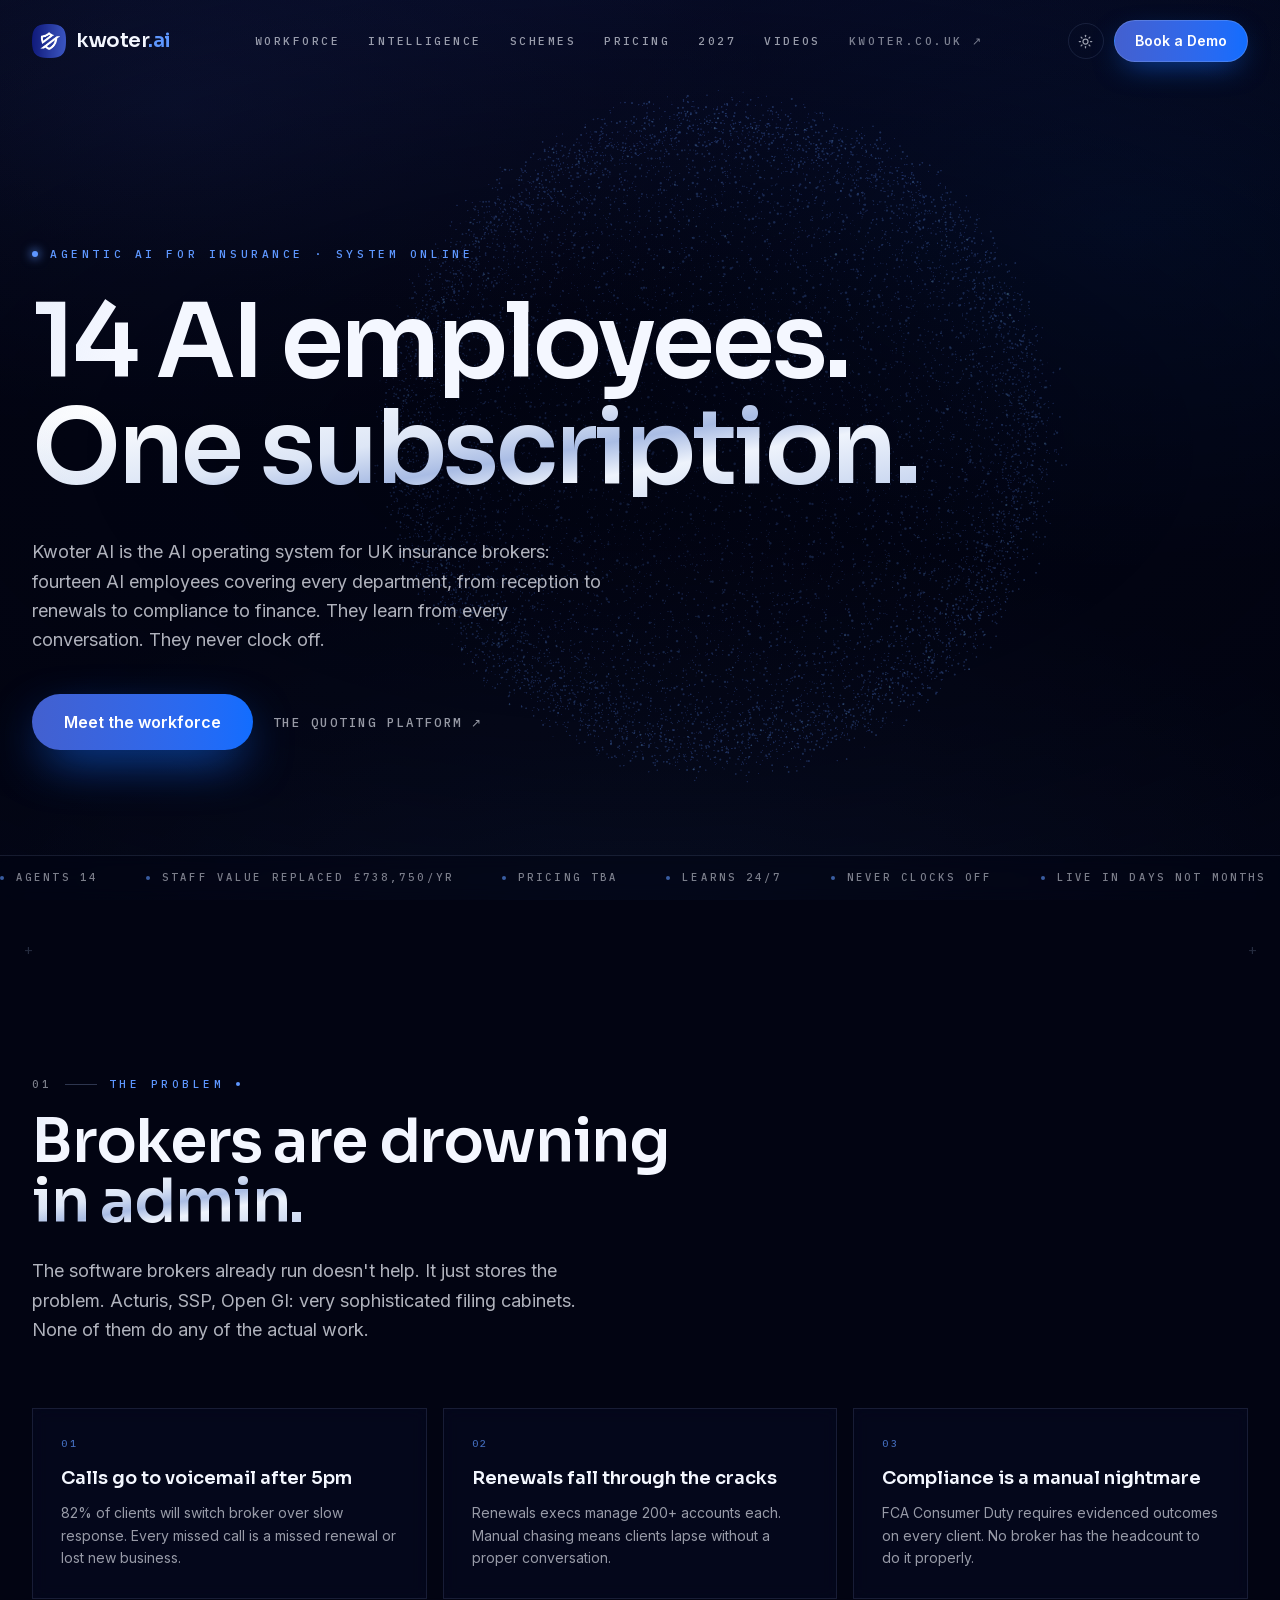
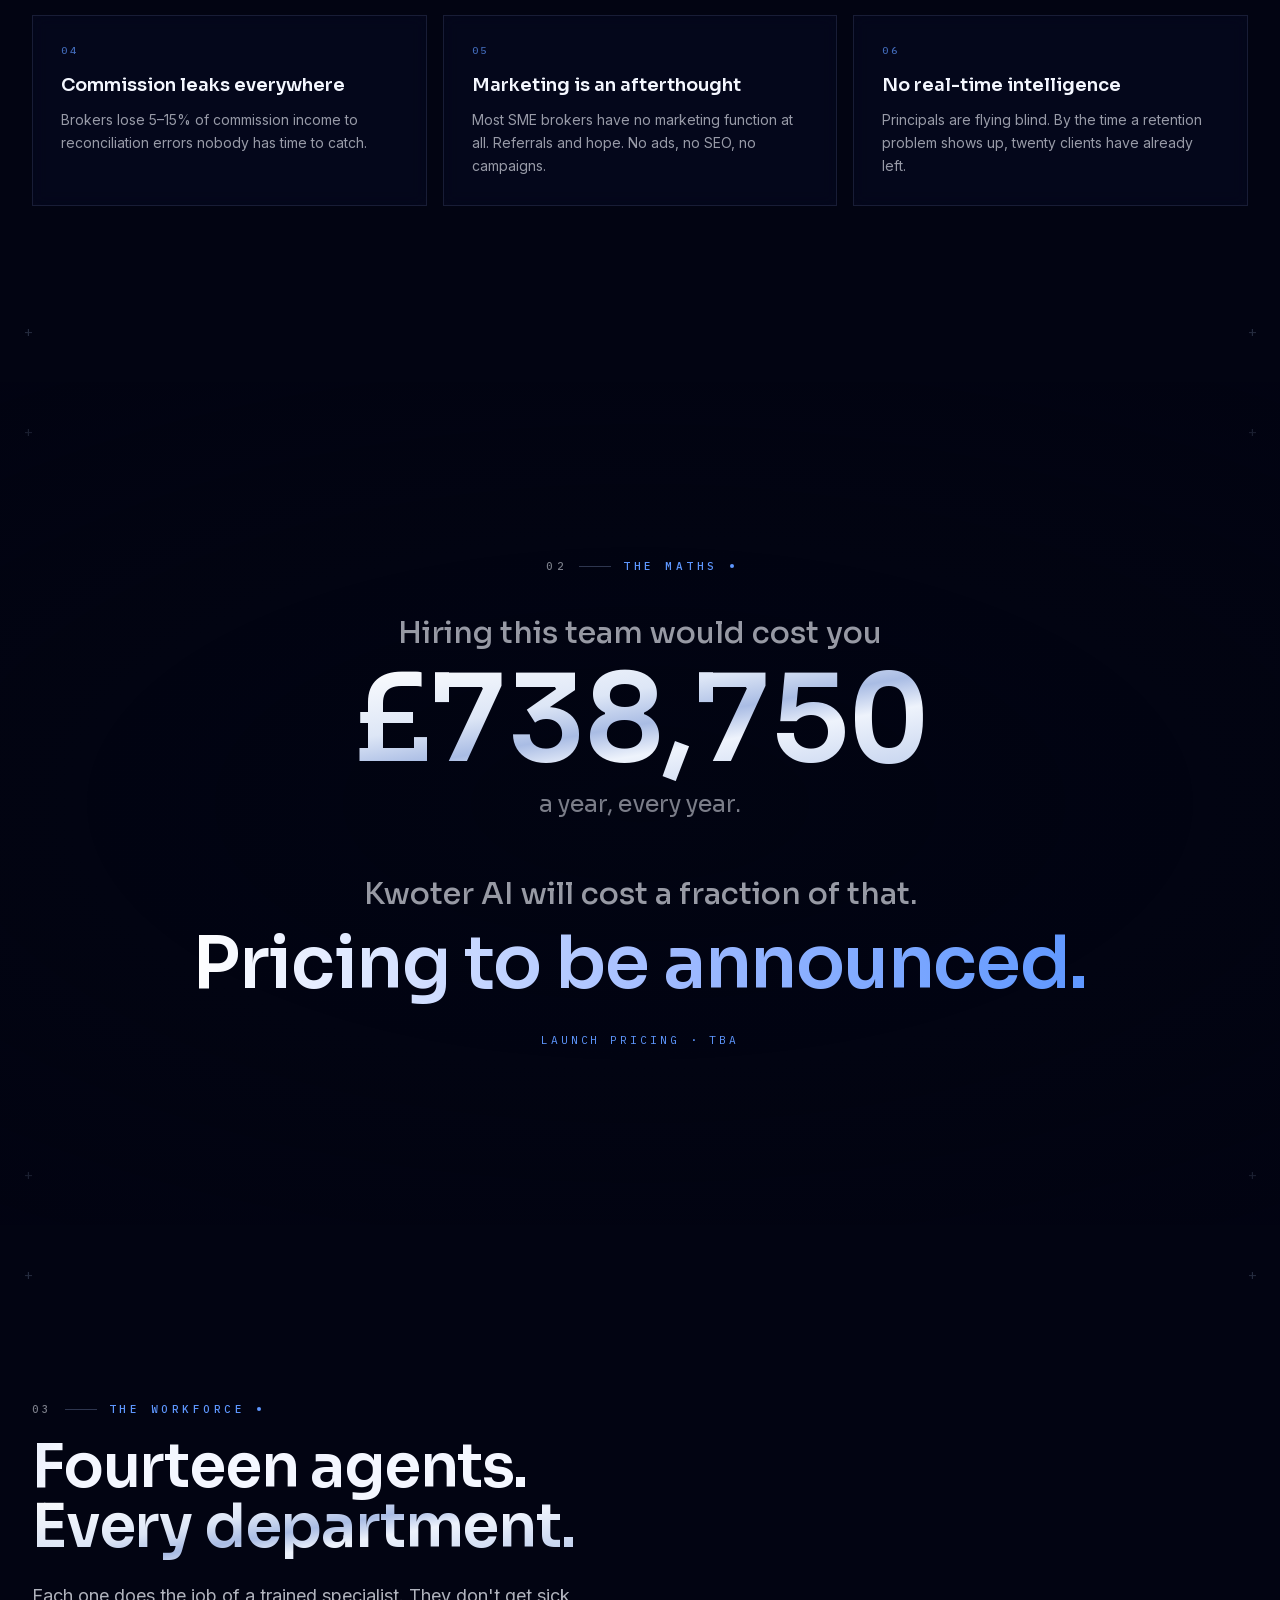
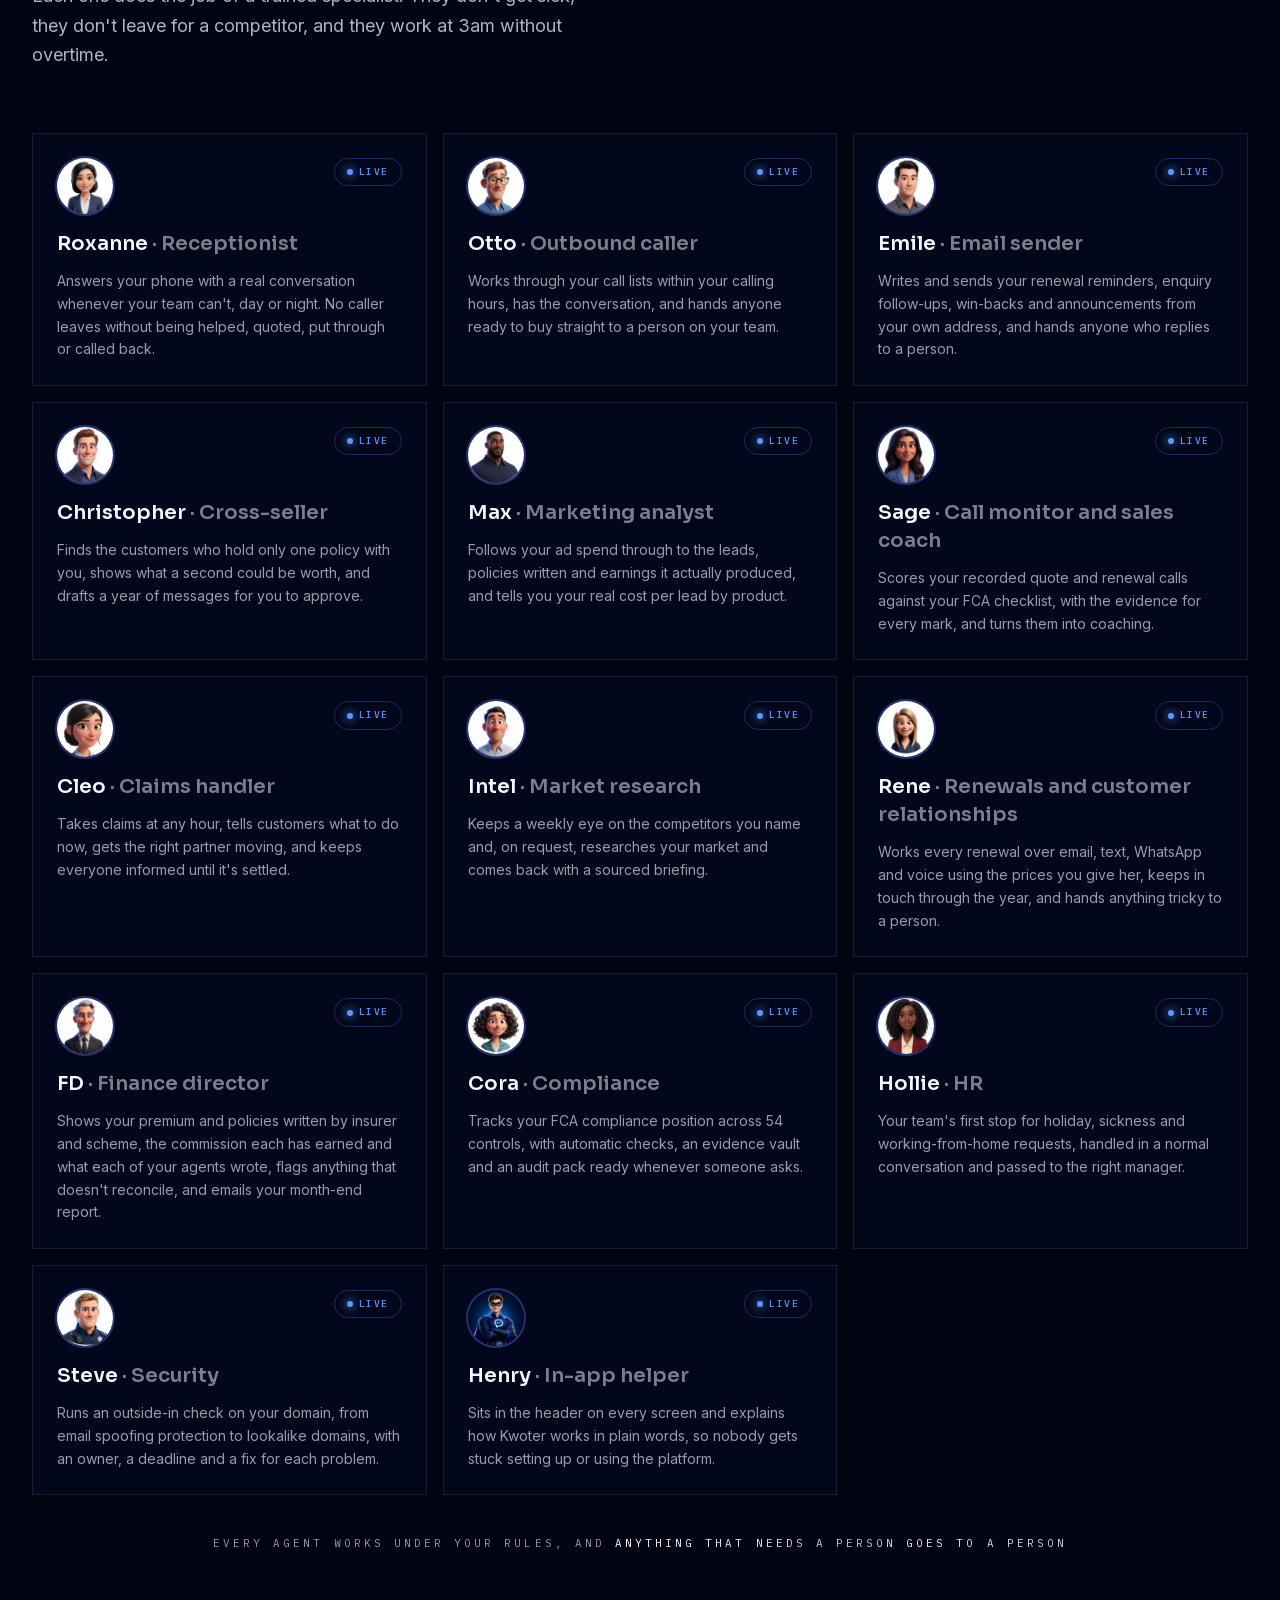
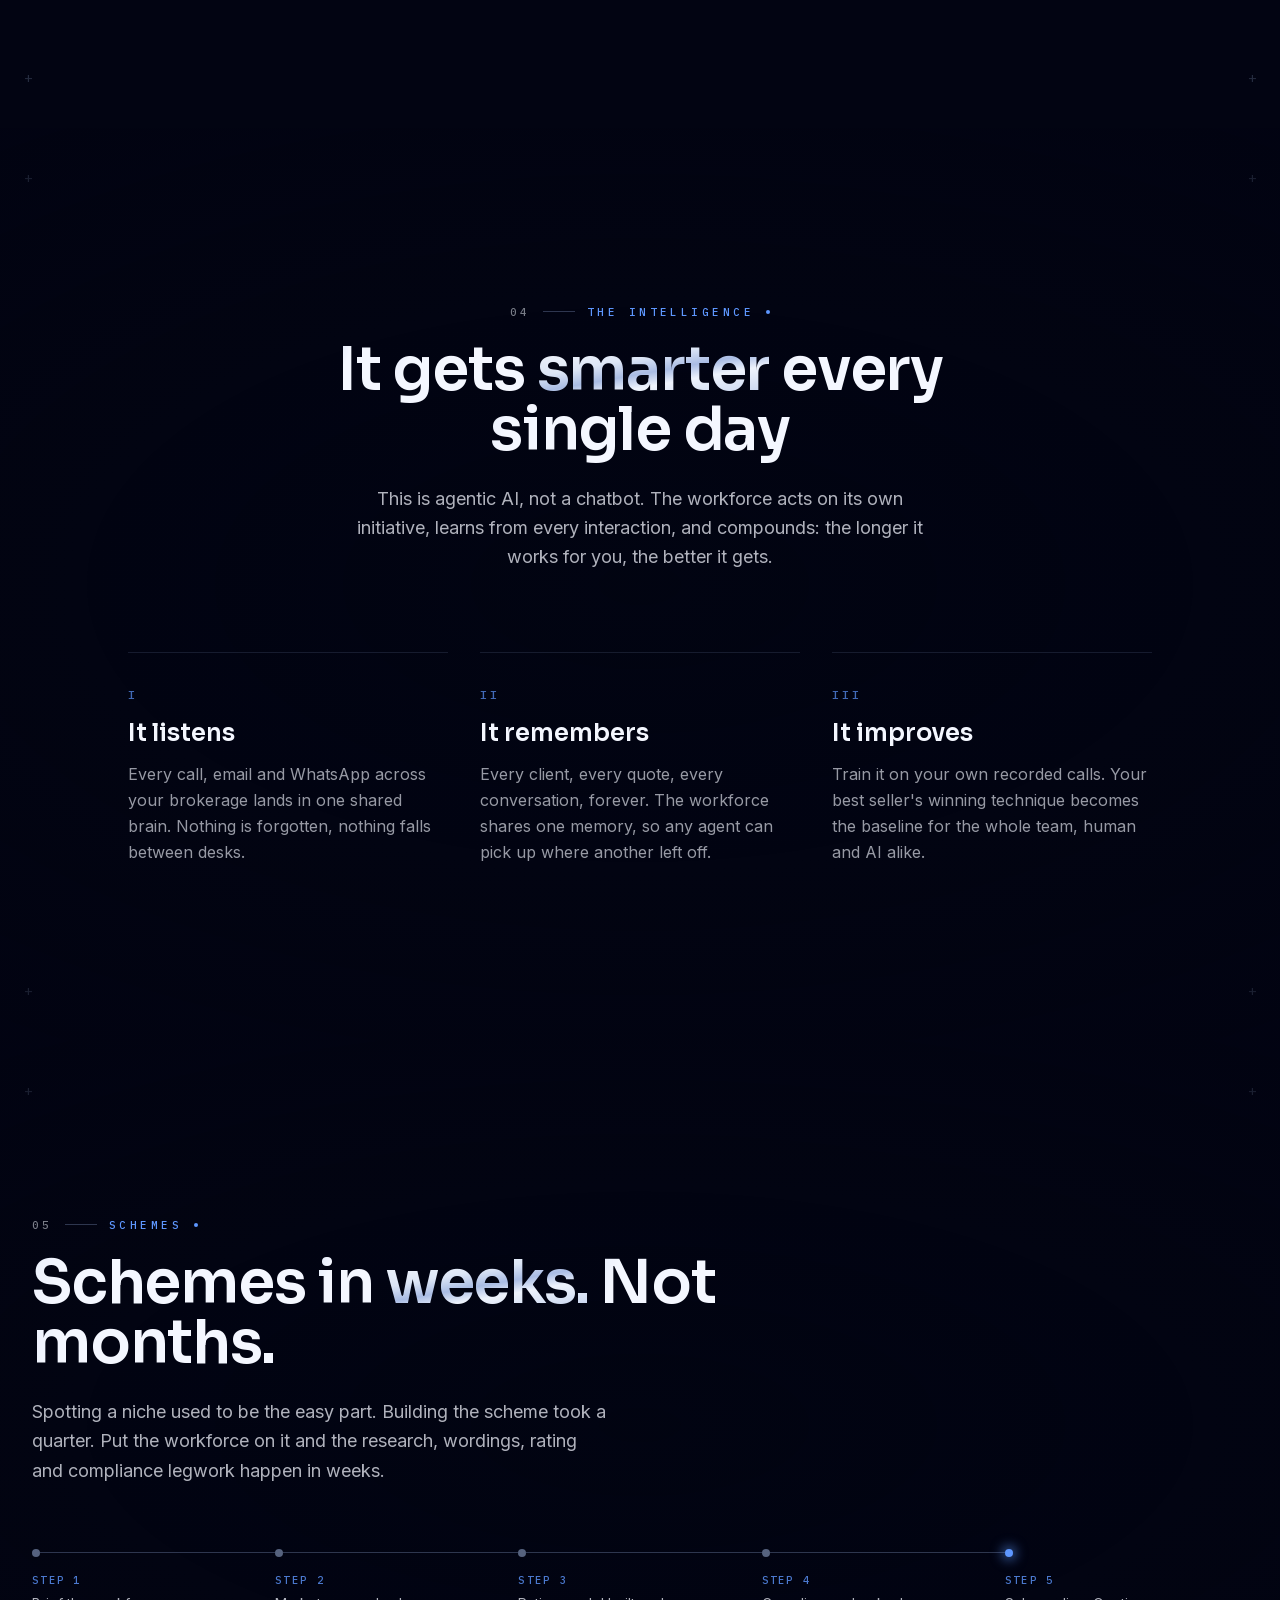
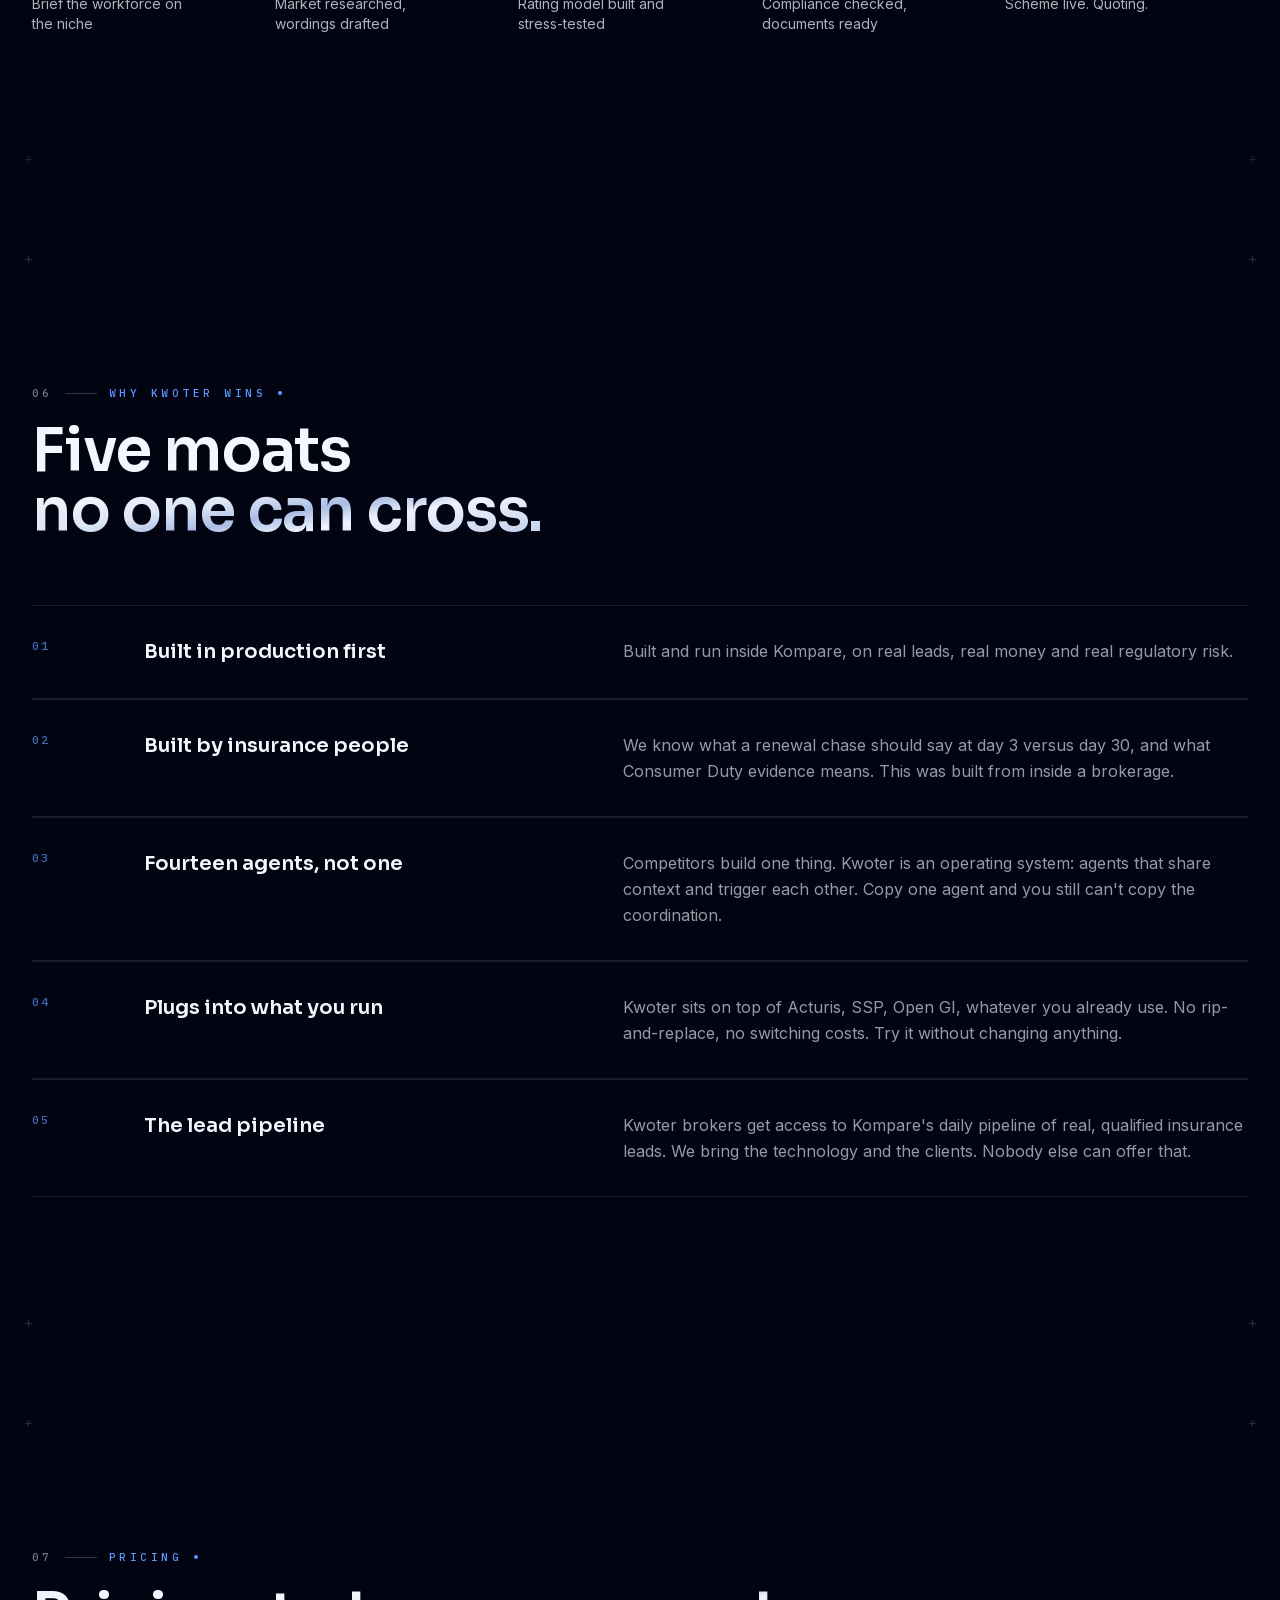
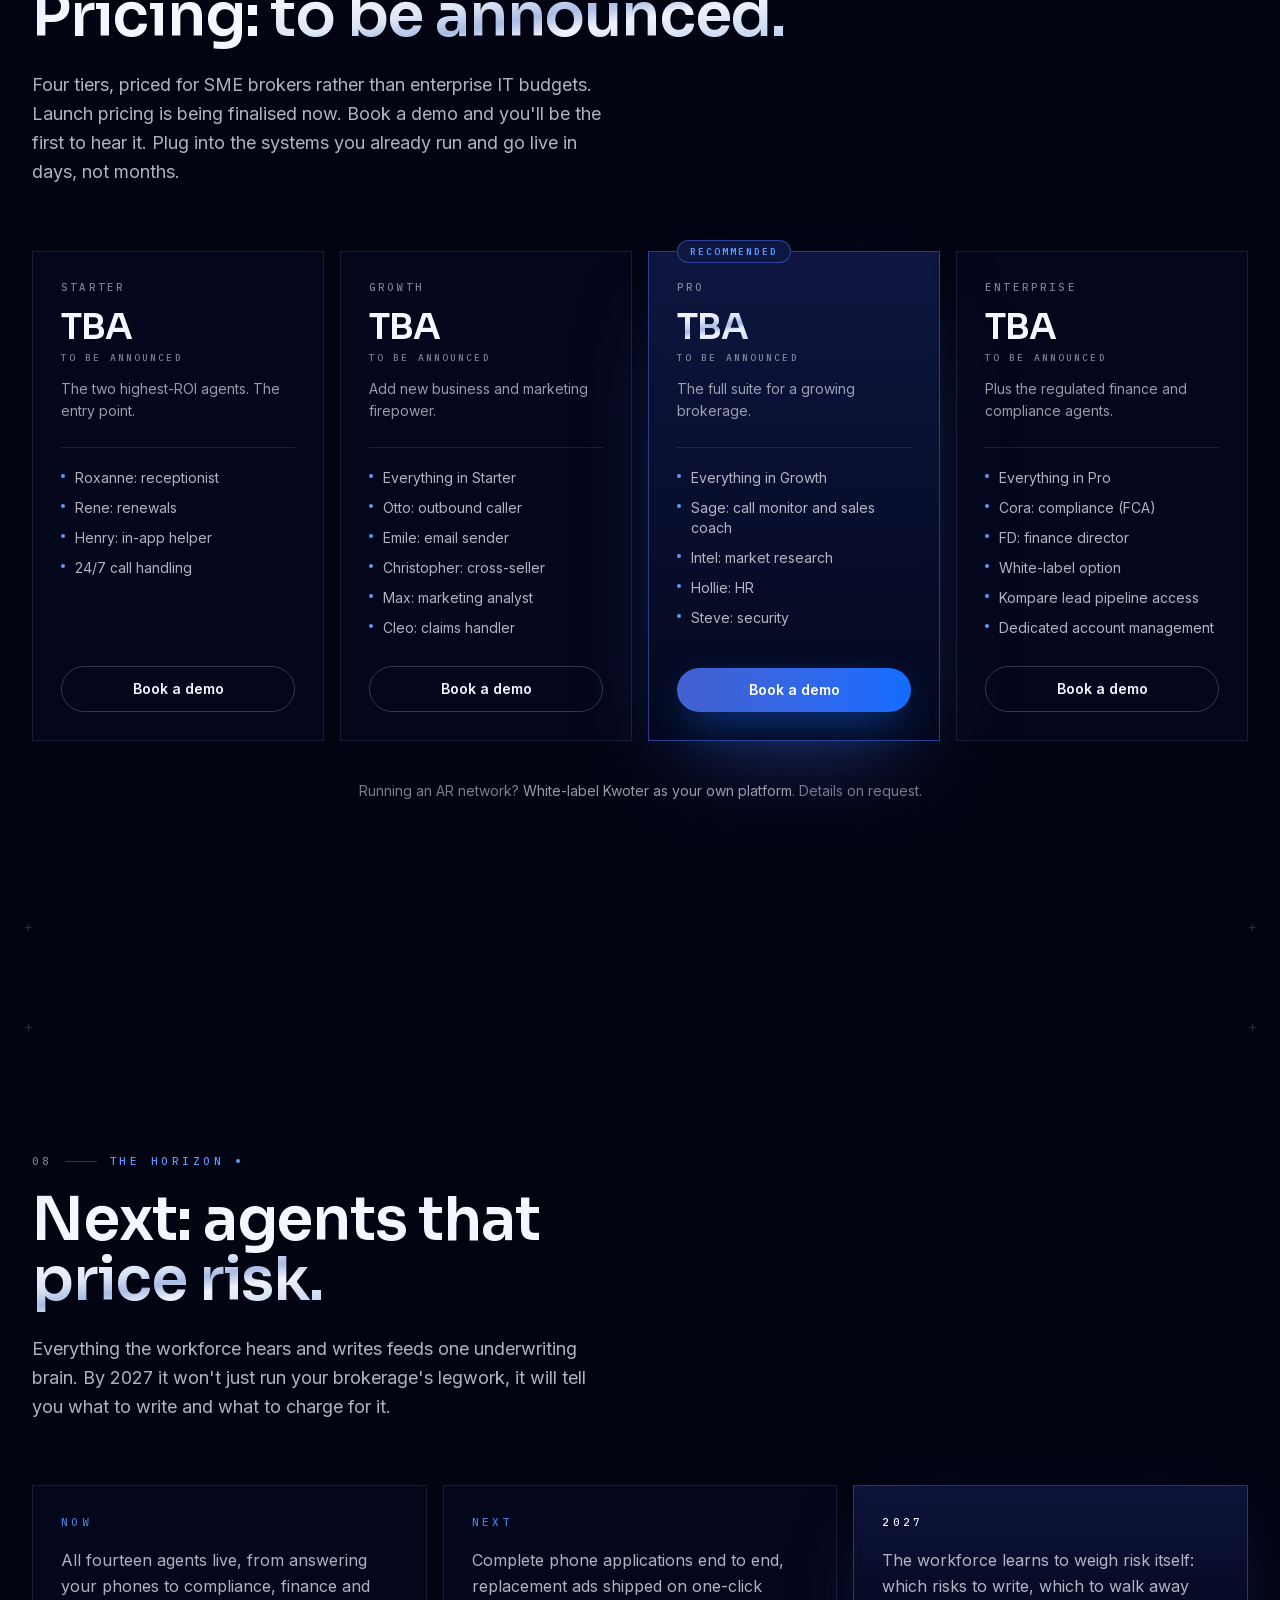
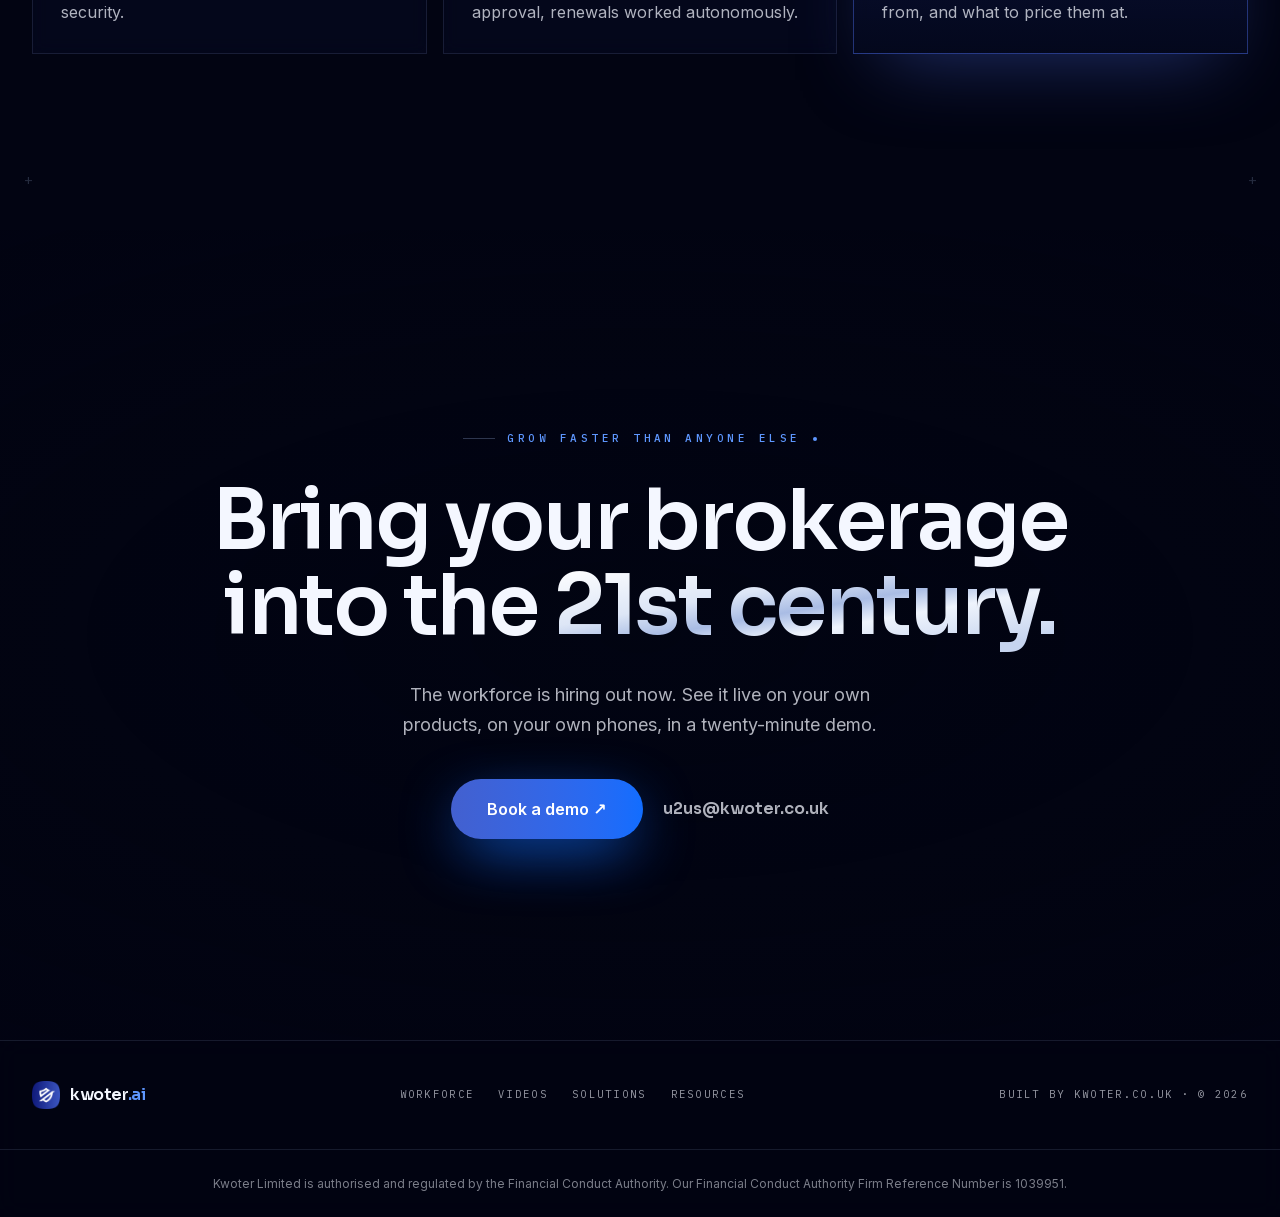
==== commit f357112d: "All fourteen agents live: Christopher and Rene out of preview (Andy, 12 Nov)" ====
--- a/index.html
+++ b/index.html
@@ -1 +1 @@
-<!DOCTYPE html><!--h2H2BCZ9oN1JNGD2RWs5D--><html lang="en-GB" class="__variable_d8ebd1 __variable_ac70e9 __variable_aa62b7"><head><meta charSet="utf-8"/><meta name="viewport" content="width=device-width, initial-scale=1"/><link rel="preload" href="/_next/static/media/98e207f02528a563-s.p.woff2" as="font" crossorigin="" type="font/woff2"/><link rel="preload" href="/_next/static/media/d3ebbfd689654d3a-s.p.woff2" as="font" crossorigin="" type="font/woff2"/><link rel="preload" href="/_next/static/media/db96af6b531dc71f-s.p.woff2" as="font" crossorigin="" type="font/woff2"/><link rel="preload" href="/_next/static/media/e4af272ccee01ff0-s.p.woff2" as="font" crossorigin="" type="font/woff2"/><link rel="preload" href="/_next/static/media/f3f7e95f2dbc4fe4-s.p.woff2" as="font" crossorigin="" type="font/woff2"/><link rel="preload" as="image" href="/media/kwoter-mark.png"/><link rel="stylesheet" href="/_next/static/css/f7706e30228b2a2f.css" data-precedence="next"/><link rel="preload" as="script" fetchPriority="low" href="/_next/static/chunks/webpack-d169f0980923b2cc.js"/><script src="/_next/static/chunks/4bd1b696-c023c6e3521b1417.js" async=""></script><script src="/_next/static/chunks/255-2aa030c9ba2867e3.js" async=""></script><script src="/_next/static/chunks/main-app-583e7da23c0d595c.js" async=""></script><script src="/_next/static/chunks/44-e5572c5a3748a5c9.js" async=""></script><script src="/_next/static/chunks/app/layout-f577d77f3be69505.js" async=""></script><script src="/_next/static/chunks/b536a0f1-1ca0bcf0c4f8af4e.js" async=""></script><script src="/_next/static/chunks/bd904a5c-1c9b3cc2510777ff.js" async=""></script><script src="/_next/static/chunks/b79b7286-37d65316fe4a52f3.js" async=""></script><script src="/_next/static/chunks/214-c194f13aa006d66c.js" async=""></script><script src="/_next/static/chunks/455-06ae94f13bf13492.js" async=""></script><script src="/_next/static/chunks/298-523168125e909812.js" async=""></script><script src="/_next/static/chunks/app/page-073f98b528752ab3.js" async=""></script><meta name="next-size-adjust" content=""/><title>Kwoter AI | Your AI Workforce for Insurance</title><meta name="description" content="Fourteen AI employees for your insurance brokerage: receptionist, outbound caller, renewals, claims, compliance, finance and more. £738,750 of payroll replaced. Pricing to be announced. Built by Kwoter."/><meta property="og:title" content="Kwoter AI | Your AI Workforce for Insurance"/><meta property="og:description" content="Fourteen AI employees for your brokerage. Learns from every conversation. Builds schemes in weeks, not months."/><meta name="twitter:card" content="summary"/><meta name="twitter:title" content="Kwoter AI | Your AI Workforce for Insurance"/><meta name="twitter:description" content="Fourteen AI employees for your brokerage. Learns from every conversation. Builds schemes in weeks, not months."/><link rel="icon" href="/icon.png?bbf5ebcccd8def58" type="image/png" sizes="256x256"/><link rel="apple-touch-icon" href="/apple-icon.png?f000c47f570ffdb4" type="image/png" sizes="180x180"/><script>try{if(localStorage.getItem('kwoter-theme')==='light')document.documentElement.classList.add('light')}catch(e){}</script><script src="/_next/static/chunks/polyfills-42372ed130431b0a.js" noModule=""></script></head><body><div hidden=""><!--$--><!--/$--></div><main class="relative"><div class="pointer-events-none fixed inset-0 z-[100] flex items-center justify-center" aria-hidden="true"><div class="absolute inset-0 bg-[radial-gradient(ellipse_50%_40%_at_50%_50%,rgba(2,4,18,0.78),rgba(2,4,18,0.15)_70%,transparent_100%)]" style="opacity:1"></div><div class="relative flex flex-col items-center"><div class="flex items-center gap-3.5" style="opacity:0;transform:translateY(10px) scale(0.82)"><img alt="" width="52" height="52" decoding="async" data-nimg="1" class="rounded-[26%] shadow-[0_18px_50px_-12px_rgba(17,109,255,0.75)]" style="color:transparent" src="/media/kwoter-mark.png"/><span class="font-display text-4xl font-semibold tracking-tight text-frost">kwoter<span class="text-royal-2">.ai</span></span></div><p class="font-mono mt-5 text-[0.62rem] font-medium uppercase tracking-[0.34em] text-frost-40" style="opacity:0">Agentic AI for insurance</p><div class="relative mt-6 h-px w-44 overflow-hidden rounded-full bg-line"><div class="absolute inset-0 origin-left bg-gradient-to-r from-royal via-electric to-royal-2" style="transform:scaleX(0)"></div></div></div></div><div aria-hidden="true" class="fixed inset-0 z-0"><div style="position:relative;width:100%;height:100%;overflow:hidden;pointer-events:auto"><div style="width:100%;height:100%"><canvas style="display:block"></canvas></div></div></div><header class="fixed inset-x-0 top-0 z-50 transition-all duration-500 border-b border-transparent py-5" style="opacity:0;transform:translateY(-70px)"><div class="mx-auto flex max-w-7xl items-center justify-between px-5 lg:px-8"><a href="#top" aria-label="kwoter.ai home" class="flex items-center gap-2.5"><img alt="" loading="lazy" width="34" height="34" decoding="async" data-nimg="1" class="rounded-[26%]" style="color:transparent" src="/media/kwoter-mark.png"/><span class="font-display text-xl font-semibold tracking-tight text-frost">kwoter<span class="text-royal-2">.ai</span></span></a><nav class="font-mono hidden items-center gap-7 text-[0.7rem] font-medium uppercase tracking-[0.22em] lg:flex"><a href="#workforce" class="link-underline transition hover:text-frost text-frost-56">Workforce</a><a href="#intelligence" class="link-underline transition hover:text-frost text-frost-56">Intelligence</a><a href="#schemes" class="link-underline transition hover:text-frost text-frost-56">Schemes</a><a href="#pricing" class="link-underline transition hover:text-frost text-frost-56">Pricing</a><a href="#horizon" class="link-underline transition hover:text-frost text-frost-56">2027</a><a href="/videos/" class="link-underline transition hover:text-frost text-frost-56">Videos</a><a href="https://www.kwoter.co.uk" class="link-underline text-frost-40 transition hover:text-frost">kwoter.co.uk ↗</a></nav><div class="flex items-center gap-2.5"><button type="button" aria-label="Switch to light mode" class="inline-flex h-9 w-9 items-center justify-center rounded-full border border-line text-frost-56 transition hover:border-line-strong hover:text-frost "><svg xmlns="http://www.w3.org/2000/svg" width="15" height="15" viewBox="0 0 24 24" fill="none" stroke="currentColor" stroke-width="2" stroke-linecap="round" stroke-linejoin="round" class="lucide lucide-sun"><circle cx="12" cy="12" r="4"></circle><path d="M12 2v2"></path><path d="M12 20v2"></path><path d="m4.93 4.93 1.41 1.41"></path><path d="m17.66 17.66 1.41 1.41"></path><path d="M2 12h2"></path><path d="M20 12h2"></path><path d="m6.34 17.66-1.41 1.41"></path><path d="m19.07 4.93-1.41 1.41"></path></svg></button><a href="https://www.kwoter.co.uk/#book-a-demo" class="group hidden items-center rounded-full border border-line-strong bg-gradient-to-r from-royal to-electric px-5 py-2.5 text-sm font-semibold text-white shadow-[0_10px_30px_-10px_rgba(17,109,255,0.7)] transition hover:brightness-110 sm:inline-flex"><span class="btn-swap" data-text="Book a Demo"><span>Book a Demo</span></span></a><button type="button" aria-label="Toggle menu" class="inline-flex h-9 w-9 items-center justify-center rounded-full border border-line text-frost lg:hidden"><svg xmlns="http://www.w3.org/2000/svg" width="16" height="16" viewBox="0 0 24 24" fill="none" stroke="currentColor" stroke-width="2" stroke-linecap="round" stroke-linejoin="round" class="lucide lucide-menu"><line x1="4" x2="20" y1="12" y2="12"></line><line x1="4" x2="20" y1="6" y2="6"></line><line x1="4" x2="20" y1="18" y2="18"></line></svg></button></div></div></header><div class="relative z-10"><section id="top" class="relative flex min-h-[100svh] flex-col justify-center overflow-hidden"><div class="veil pointer-events-none absolute inset-0" aria-hidden="true"></div><div class="relative z-10 mx-auto w-full max-w-7xl px-5 pt-24 lg:px-8"><p class="font-mono mb-8 flex items-center gap-3 text-[0.7rem] font-medium uppercase tracking-[0.32em] text-royal-2" style="opacity:0;transform:translateY(14px)"><span class="h-1.5 w-1.5 animate-pulse rounded-full bg-royal-2 shadow-[0_0_10px_2px_rgba(94,151,255,0.6)]"></span>Agentic AI for insurance · system online</p><h1 class="shimmer-go font-display max-w-5xl text-[clamp(3rem,8vw,7rem)] font-semibold leading-[0.95] tracking-[-0.03em]"><span class="block overflow-hidden pb-[0.08em]"><span data-shimmer="14 AI employees." class="shimmer-word block " style="animation-delay:4s;transform:translateY(112%)">14 AI employees.</span></span><span class="block overflow-hidden pb-[0.08em]"><span data-shimmer="One subscription." class="shimmer-word block text-chrome" style="animation-delay:4.18s;transform:translateY(112%)">One subscription.</span></span></h1><p class="mt-8 max-w-xl text-lg leading-relaxed text-frost-72" style="opacity:0;transform:translateY(16px)">Kwoter AI is the AI operating system for UK insurance brokers: fourteen AI employees covering every department, from reception to renewals to compliance to finance. They learn from every conversation. They never clock off.</p><div class="mt-10 flex flex-wrap items-center gap-5" style="opacity:0;transform:translateY(16px)"><a href="#problem" class="group inline-flex items-center rounded-full bg-gradient-to-r from-royal to-electric px-8 py-4 text-base font-semibold text-white shadow-[0_18px_50px_-12px_rgba(17,109,255,0.8)] transition hover:brightness-110"><span class="btn-swap" data-text="Meet the workforce"><span>Meet the workforce</span></span></a><a href="https://www.kwoter.co.uk" class="group font-mono inline-flex items-center gap-2 text-[0.78rem] font-medium uppercase tracking-[0.2em] text-frost-56 transition hover:text-frost"><span class="link-underline">The quoting platform</span><span aria-hidden="true" class="transition-transform duration-300 group-hover:translate-x-1">↗</span></a></div></div><div class="absolute inset-x-0 bottom-0 z-10 border-t border-line bg-void/40 backdrop-blur-sm" style="opacity:0"><div class="flex overflow-hidden"><div class="animate-marquee flex shrink-0 items-center gap-12 py-3.5 pr-12"><span class="font-mono flex items-center gap-3 whitespace-nowrap text-[0.65rem] font-medium uppercase tracking-[0.3em] text-frost-40"><span class="h-1 w-1 rounded-full bg-royal-2/60" aria-hidden="true"></span>AGENTS 14</span><span class="font-mono flex items-center gap-3 whitespace-nowrap text-[0.65rem] font-medium uppercase tracking-[0.3em] text-frost-40"><span class="h-1 w-1 rounded-full bg-royal-2/60" aria-hidden="true"></span>STAFF VALUE REPLACED £738,750/YR</span><span class="font-mono flex items-center gap-3 whitespace-nowrap text-[0.65rem] font-medium uppercase tracking-[0.3em] text-frost-40"><span class="h-1 w-1 rounded-full bg-royal-2/60" aria-hidden="true"></span>PRICING TBA</span><span class="font-mono flex items-center gap-3 whitespace-nowrap text-[0.65rem] font-medium uppercase tracking-[0.3em] text-frost-40"><span class="h-1 w-1 rounded-full bg-royal-2/60" aria-hidden="true"></span>LEARNS 24/7</span><span class="font-mono flex items-center gap-3 whitespace-nowrap text-[0.65rem] font-medium uppercase tracking-[0.3em] text-frost-40"><span class="h-1 w-1 rounded-full bg-royal-2/60" aria-hidden="true"></span>NEVER CLOCKS OFF</span><span class="font-mono flex items-center gap-3 whitespace-nowrap text-[0.65rem] font-medium uppercase tracking-[0.3em] text-frost-40"><span class="h-1 w-1 rounded-full bg-royal-2/60" aria-hidden="true"></span>LIVE IN DAYS NOT MONTHS</span><span class="font-mono flex items-center gap-3 whitespace-nowrap text-[0.65rem] font-medium uppercase tracking-[0.3em] text-frost-40"><span class="h-1 w-1 rounded-full bg-royal-2/60" aria-hidden="true"></span>AGENTS 14</span><span class="font-mono flex items-center gap-3 whitespace-nowrap text-[0.65rem] font-medium uppercase tracking-[0.3em] text-frost-40"><span class="h-1 w-1 rounded-full bg-royal-2/60" aria-hidden="true"></span>STAFF VALUE REPLACED £738,750/YR</span><span class="font-mono flex items-center gap-3 whitespace-nowrap text-[0.65rem] font-medium uppercase tracking-[0.3em] text-frost-40"><span class="h-1 w-1 rounded-full bg-royal-2/60" aria-hidden="true"></span>PRICING TBA</span><span class="font-mono flex items-center gap-3 whitespace-nowrap text-[0.65rem] font-medium uppercase tracking-[0.3em] text-frost-40"><span class="h-1 w-1 rounded-full bg-royal-2/60" aria-hidden="true"></span>LEARNS 24/7</span><span class="font-mono flex items-center gap-3 whitespace-nowrap text-[0.65rem] font-medium uppercase tracking-[0.3em] text-frost-40"><span class="h-1 w-1 rounded-full bg-royal-2/60" aria-hidden="true"></span>NEVER CLOCKS OFF</span><span class="font-mono flex items-center gap-3 whitespace-nowrap text-[0.65rem] font-medium uppercase tracking-[0.3em] text-frost-40"><span class="h-1 w-1 rounded-full bg-royal-2/60" aria-hidden="true"></span>LIVE IN DAYS NOT MONTHS</span></div><div class="animate-marquee flex shrink-0 items-center gap-12 py-3.5 pr-12" aria-hidden="true"><span class="font-mono flex items-center gap-3 whitespace-nowrap text-[0.65rem] font-medium uppercase tracking-[0.3em] text-frost-40"><span class="h-1 w-1 rounded-full bg-royal-2/60" aria-hidden="true"></span>AGENTS 14</span><span class="font-mono flex items-center gap-3 whitespace-nowrap text-[0.65rem] font-medium uppercase tracking-[0.3em] text-frost-40"><span class="h-1 w-1 rounded-full bg-royal-2/60" aria-hidden="true"></span>STAFF VALUE REPLACED £738,750/YR</span><span class="font-mono flex items-center gap-3 whitespace-nowrap text-[0.65rem] font-medium uppercase tracking-[0.3em] text-frost-40"><span class="h-1 w-1 rounded-full bg-royal-2/60" aria-hidden="true"></span>PRICING TBA</span><span class="font-mono flex items-center gap-3 whitespace-nowrap text-[0.65rem] font-medium uppercase tracking-[0.3em] text-frost-40"><span class="h-1 w-1 rounded-full bg-royal-2/60" aria-hidden="true"></span>LEARNS 24/7</span><span class="font-mono flex items-center gap-3 whitespace-nowrap text-[0.65rem] font-medium uppercase tracking-[0.3em] text-frost-40"><span class="h-1 w-1 rounded-full bg-royal-2/60" aria-hidden="true"></span>NEVER CLOCKS OFF</span><span class="font-mono flex items-center gap-3 whitespace-nowrap text-[0.65rem] font-medium uppercase tracking-[0.3em] text-frost-40"><span class="h-1 w-1 rounded-full bg-royal-2/60" aria-hidden="true"></span>LIVE IN DAYS NOT MONTHS</span><span class="font-mono flex items-center gap-3 whitespace-nowrap text-[0.65rem] font-medium uppercase tracking-[0.3em] text-frost-40"><span class="h-1 w-1 rounded-full bg-royal-2/60" aria-hidden="true"></span>AGENTS 14</span><span class="font-mono flex items-center gap-3 whitespace-nowrap text-[0.65rem] font-medium uppercase tracking-[0.3em] text-frost-40"><span class="h-1 w-1 rounded-full bg-royal-2/60" aria-hidden="true"></span>STAFF VALUE REPLACED £738,750/YR</span><span class="font-mono flex items-center gap-3 whitespace-nowrap text-[0.65rem] font-medium uppercase tracking-[0.3em] text-frost-40"><span class="h-1 w-1 rounded-full bg-royal-2/60" aria-hidden="true"></span>PRICING TBA</span><span class="font-mono flex items-center gap-3 whitespace-nowrap text-[0.65rem] font-medium uppercase tracking-[0.3em] text-frost-40"><span class="h-1 w-1 rounded-full bg-royal-2/60" aria-hidden="true"></span>LEARNS 24/7</span><span class="font-mono flex items-center gap-3 whitespace-nowrap text-[0.65rem] font-medium uppercase tracking-[0.3em] text-frost-40"><span class="h-1 w-1 rounded-full bg-royal-2/60" aria-hidden="true"></span>NEVER CLOCKS OFF</span><span class="font-mono flex items-center gap-3 whitespace-nowrap text-[0.65rem] font-medium uppercase tracking-[0.3em] text-frost-40"><span class="h-1 w-1 rounded-full bg-royal-2/60" aria-hidden="true"></span>LIVE IN DAYS NOT MONTHS</span></div></div></div></section><section id="problem" class="relative py-32 lg:py-44"><div aria-hidden="true" class="font-mono pointer-events-none absolute inset-x-6 inset-y-10 hidden text-sm text-silver-2/25 select-none lg:block"><span class="absolute left-0 top-0">+</span><span class="absolute right-0 top-0">+</span><span class="absolute bottom-0 left-0">+</span><span class="absolute bottom-0 right-0">+</span></div><div class="relative z-10 mx-auto max-w-7xl px-5 lg:px-8"><div class="max-w-3xl" style="opacity:0;transform:translateY(24px)"><p class="font-mono flex items-center gap-3 text-[0.68rem] font-medium uppercase tracking-[0.32em] text-royal-2"><span class="text-frost-40">01</span><span class="h-px w-8 bg-line-strong" aria-hidden="true"></span>The problem<span class="h-1 w-1 animate-pulse rounded-full bg-royal-2" aria-hidden="true"></span></p><h2 class="font-display mt-5 text-3xl font-semibold tracking-[-0.02em] sm:text-6xl"><span class=""><span class="inline-block overflow-hidden pb-[0.1em] align-top [margin-bottom:-0.1em]"><span class="shimmer-word inline-block" data-shimmer="Brokers" style="animation-delay:0.9s;transform:translateY(115%)">Brokers</span></span> <span class="inline-block overflow-hidden pb-[0.1em] align-top [margin-bottom:-0.1em]"><span class="shimmer-word inline-block" data-shimmer="are" style="animation-delay:1.02s;transform:translateY(115%)">are</span></span> <span class="inline-block overflow-hidden pb-[0.1em] align-top [margin-bottom:-0.1em]"><span class="shimmer-word inline-block" data-shimmer="drowning" style="animation-delay:1.1400000000000001s;transform:translateY(115%)">drowning</span></span> <span class="inline-block overflow-hidden pb-[0.1em] align-top [margin-bottom:-0.1em]"><span class="shimmer-word inline-block" data-shimmer="in admin." style="animation-delay:1.26s;transform:translateY(115%)"><span class="text-chrome">in admin.</span></span></span></span></h2><p class="mt-6 max-w-xl text-lg leading-relaxed text-frost-72">The software brokers already run doesn&#x27;t help. It just stores the problem. Acturis, SSP, Open GI: very sophisticated filing cabinets. None of them do any of the actual work.</p></div><div class="mt-16 grid gap-4 sm:grid-cols-2 lg:grid-cols-3"><div class="" style="opacity:0;transform:translateY(22px)"><div class="group h-full rounded-[--radius-lg] border border-line bg-void-2/50 p-7 backdrop-blur-sm transition-colors duration-500 hover:border-line-strong"><p class="font-mono text-[0.62rem] font-medium uppercase tracking-[0.26em] text-royal-2/70">01</p><h3 class="font-display mt-3 text-lg font-semibold text-frost">Calls go to voicemail after 5pm</h3><p class="mt-2.5 text-sm leading-relaxed text-frost-56">82% of clients will switch broker over slow response. Every missed call is a missed renewal or lost new business.</p></div></div><div class="" style="opacity:0;transform:translateY(22px)"><div class="group h-full rounded-[--radius-lg] border border-line bg-void-2/50 p-7 backdrop-blur-sm transition-colors duration-500 hover:border-line-strong"><p class="font-mono text-[0.62rem] font-medium uppercase tracking-[0.26em] text-royal-2/70">02</p><h3 class="font-display mt-3 text-lg font-semibold text-frost">Renewals fall through the cracks</h3><p class="mt-2.5 text-sm leading-relaxed text-frost-56">Renewals execs manage 200+ accounts each. Manual chasing means clients lapse without a proper conversation.</p></div></div><div class="" style="opacity:0;transform:translateY(22px)"><div class="group h-full rounded-[--radius-lg] border border-line bg-void-2/50 p-7 backdrop-blur-sm transition-colors duration-500 hover:border-line-strong"><p class="font-mono text-[0.62rem] font-medium uppercase tracking-[0.26em] text-royal-2/70">03</p><h3 class="font-display mt-3 text-lg font-semibold text-frost">Compliance is a manual nightmare</h3><p class="mt-2.5 text-sm leading-relaxed text-frost-56">FCA Consumer Duty requires evidenced outcomes on every client. No broker has the headcount to do it properly.</p></div></div><div class="" style="opacity:0;transform:translateY(22px)"><div class="group h-full rounded-[--radius-lg] border border-line bg-void-2/50 p-7 backdrop-blur-sm transition-colors duration-500 hover:border-line-strong"><p class="font-mono text-[0.62rem] font-medium uppercase tracking-[0.26em] text-royal-2/70">04</p><h3 class="font-display mt-3 text-lg font-semibold text-frost">Commission leaks everywhere</h3><p class="mt-2.5 text-sm leading-relaxed text-frost-56">Brokers lose 5–15% of commission income to reconciliation errors nobody has time to catch.</p></div></div><div class="" style="opacity:0;transform:translateY(22px)"><div class="group h-full rounded-[--radius-lg] border border-line bg-void-2/50 p-7 backdrop-blur-sm transition-colors duration-500 hover:border-line-strong"><p class="font-mono text-[0.62rem] font-medium uppercase tracking-[0.26em] text-royal-2/70">05</p><h3 class="font-display mt-3 text-lg font-semibold text-frost">Marketing is an afterthought</h3><p class="mt-2.5 text-sm leading-relaxed text-frost-56">Most SME brokers have no marketing function at all. Referrals and hope. No ads, no SEO, no campaigns.</p></div></div><div class="" style="opacity:0;transform:translateY(22px)"><div class="group h-full rounded-[--radius-lg] border border-line bg-void-2/50 p-7 backdrop-blur-sm transition-colors duration-500 hover:border-line-strong"><p class="font-mono text-[0.62rem] font-medium uppercase tracking-[0.26em] text-royal-2/70">06</p><h3 class="font-display mt-3 text-lg font-semibold text-frost">No real-time intelligence</h3><p class="mt-2.5 text-sm leading-relaxed text-frost-56">Principals are flying blind. By the time a retention problem shows up, twenty clients have already left.</p></div></div></div></div></section><section id="maths" class="relative py-32 lg:py-44"><div aria-hidden="true" class="font-mono pointer-events-none absolute inset-x-6 inset-y-10 hidden text-sm text-silver-2/25 select-none lg:block"><span class="absolute left-0 top-0">+</span><span class="absolute right-0 top-0">+</span><span class="absolute bottom-0 left-0">+</span><span class="absolute bottom-0 right-0">+</span></div><div class="veil pointer-events-none absolute inset-0" aria-hidden="true"></div><div class="relative z-10 mx-auto max-w-7xl px-5 text-center lg:px-8"><div style="opacity:0;transform:translateY(24px)"><p class="font-mono flex items-center gap-3 text-[0.68rem] font-medium uppercase tracking-[0.32em] text-royal-2 justify-center"><span class="text-frost-40">02</span><span class="h-px w-8 bg-line-strong" aria-hidden="true"></span>The maths<span class="h-1 w-1 animate-pulse rounded-full bg-royal-2" aria-hidden="true"></span></p></div><div style="opacity:0;transform:translateY(24px)"><p class="font-display mt-10 text-2xl font-medium text-frost-56 sm:text-3xl">Hiring this team would cost you</p><p class="font-display mt-2 text-[clamp(3.2rem,9.5vw,8rem)] font-semibold leading-none tracking-[-0.03em]"><span class="text-chrome">£<span class="tabular-nums">0</span></span></p><p class="font-display mt-2 text-xl text-frost-40 sm:text-2xl">a year, every year.</p></div><div style="opacity:0;transform:translateY(24px)"><p class="font-display mt-14 text-2xl font-medium text-frost-56 sm:text-3xl">Kwoter AI will cost a fraction of that.</p><p class="font-display mt-4 text-[clamp(2.2rem,6vw,4.5rem)] font-semibold leading-none tracking-[-0.02em]"><span class="text-gradient">Pricing to be announced.</span></p><p class="font-mono mx-auto mt-8 max-w-md text-[0.7rem] uppercase tracking-[0.26em] text-royal-2">Launch pricing · TBA</p></div></div></section><section id="workforce" class="relative py-32 lg:py-44"><div aria-hidden="true" class="font-mono pointer-events-none absolute inset-x-6 inset-y-10 hidden text-sm text-silver-2/25 select-none lg:block"><span class="absolute left-0 top-0">+</span><span class="absolute right-0 top-0">+</span><span class="absolute bottom-0 left-0">+</span><span class="absolute bottom-0 right-0">+</span></div><div class="relative z-10 mx-auto max-w-7xl px-5 lg:px-8"><div class="max-w-3xl" style="opacity:0;transform:translateY(24px)"><p class="font-mono flex items-center gap-3 text-[0.68rem] font-medium uppercase tracking-[0.32em] text-royal-2"><span class="text-frost-40">03</span><span class="h-px w-8 bg-line-strong" aria-hidden="true"></span>The workforce<span class="h-1 w-1 animate-pulse rounded-full bg-royal-2" aria-hidden="true"></span></p><h2 class="font-display mt-5 text-3xl font-semibold tracking-[-0.02em] sm:text-6xl"><span class=""><span class="inline-block overflow-hidden pb-[0.1em] align-top [margin-bottom:-0.1em]"><span class="shimmer-word inline-block" data-shimmer="Fourteen" style="animation-delay:0.9s;transform:translateY(115%)">Fourteen</span></span> <span class="inline-block overflow-hidden pb-[0.1em] align-top [margin-bottom:-0.1em]"><span class="shimmer-word inline-block" data-shimmer="agents." style="animation-delay:1.02s;transform:translateY(115%)">agents.</span></span> <span class="inline-block overflow-hidden pb-[0.1em] align-top [margin-bottom:-0.1em]"><span class="shimmer-word inline-block" data-shimmer="Every department." style="animation-delay:1.1400000000000001s;transform:translateY(115%)"><span class="text-chrome">Every department.</span></span></span></span></h2><p class="mt-6 max-w-xl text-lg leading-relaxed text-frost-72">Each one does the job of a trained specialist. They don&#x27;t get sick, they don&#x27;t leave for a competitor, and they work at 3am without overtime.</p></div><div class="mt-16 grid gap-4 sm:grid-cols-2 lg:grid-cols-3"><div class="" style="opacity:0;transform:translateY(22px)"><article class="group relative h-full overflow-hidden rounded-[--radius-lg] border border-line bg-void-2/55 p-6 backdrop-blur-sm transition-all duration-500 [transition-timing-function:var(--ease-fluid)] hover:-translate-y-1.5 hover:border-line-strong hover:bg-navy/35"><div class="flex items-start justify-between gap-4"><div class="relative h-14 w-14 overflow-hidden rounded-full ring-2 ring-royal/50"><img alt="" loading="lazy" decoding="async" data-nimg="fill" class="object-cover" style="position:absolute;height:100%;width:100%;left:0;top:0;right:0;bottom:0;color:transparent" src="/avatars/roxanne-bust.jpg"/></div><span class="font-mono flex items-center gap-1.5 rounded-full border px-3 py-1.5 text-[0.6rem] font-medium uppercase tracking-[0.16em] border-royal/40 text-royal-2"><span class="h-1.5 w-1.5 rounded-full bg-royal-2 shadow-[0_0_8px_2px_rgba(94,151,255,0.5)]"></span>Live</span></div><h3 class="font-display mt-4 text-xl font-semibold text-frost">Roxanne<span class="text-frost-40"> · <!-- -->Receptionist</span></h3><p class="mt-3 text-sm leading-relaxed text-frost-56">Answers your phone with a real conversation whenever your team can&#x27;t, day or night. No caller leaves without being helped, quoted, put through or called back.</p></article></div><div class="" style="opacity:0;transform:translateY(22px)"><article class="group relative h-full overflow-hidden rounded-[--radius-lg] border border-line bg-void-2/55 p-6 backdrop-blur-sm transition-all duration-500 [transition-timing-function:var(--ease-fluid)] hover:-translate-y-1.5 hover:border-line-strong hover:bg-navy/35"><div class="flex items-start justify-between gap-4"><div class="relative h-14 w-14 overflow-hidden rounded-full ring-2 ring-royal/50"><img alt="" loading="lazy" decoding="async" data-nimg="fill" class="object-cover" style="position:absolute;height:100%;width:100%;left:0;top:0;right:0;bottom:0;color:transparent" src="/avatars/otto.jpg"/></div><span class="font-mono flex items-center gap-1.5 rounded-full border px-3 py-1.5 text-[0.6rem] font-medium uppercase tracking-[0.16em] border-royal/40 text-royal-2"><span class="h-1.5 w-1.5 rounded-full bg-royal-2 shadow-[0_0_8px_2px_rgba(94,151,255,0.5)]"></span>Live</span></div><h3 class="font-display mt-4 text-xl font-semibold text-frost">Otto<span class="text-frost-40"> · <!-- -->Outbound caller</span></h3><p class="mt-3 text-sm leading-relaxed text-frost-56">Works through your call lists within your calling hours, has the conversation, and hands anyone ready to buy straight to a person on your team.</p></article></div><div class="" style="opacity:0;transform:translateY(22px)"><article class="group relative h-full overflow-hidden rounded-[--radius-lg] border border-line bg-void-2/55 p-6 backdrop-blur-sm transition-all duration-500 [transition-timing-function:var(--ease-fluid)] hover:-translate-y-1.5 hover:border-line-strong hover:bg-navy/35"><div class="flex items-start justify-between gap-4"><div class="relative h-14 w-14 overflow-hidden rounded-full ring-2 ring-royal/50"><img alt="" loading="lazy" decoding="async" data-nimg="fill" class="object-cover" style="position:absolute;height:100%;width:100%;left:0;top:0;right:0;bottom:0;color:transparent" src="/avatars/emile.jpg"/></div><span class="font-mono flex items-center gap-1.5 rounded-full border px-3 py-1.5 text-[0.6rem] font-medium uppercase tracking-[0.16em] border-royal/40 text-royal-2"><span class="h-1.5 w-1.5 rounded-full bg-royal-2 shadow-[0_0_8px_2px_rgba(94,151,255,0.5)]"></span>Live</span></div><h3 class="font-display mt-4 text-xl font-semibold text-frost">Emile<span class="text-frost-40"> · <!-- -->Email sender</span></h3><p class="mt-3 text-sm leading-relaxed text-frost-56">Writes and sends your renewal reminders, enquiry follow-ups, win-backs and announcements from your own address, and hands anyone who replies to a person.</p></article></div><div class="" style="opacity:0;transform:translateY(22px)"><article class="group relative h-full overflow-hidden rounded-[--radius-lg] border border-line bg-void-2/55 p-6 backdrop-blur-sm transition-all duration-500 [transition-timing-function:var(--ease-fluid)] hover:-translate-y-1.5 hover:border-line-strong hover:bg-navy/35"><div class="flex items-start justify-between gap-4"><div class="relative h-14 w-14 overflow-hidden rounded-full ring-2 ring-royal/50"><img alt="" loading="lazy" decoding="async" data-nimg="fill" class="object-cover" style="position:absolute;height:100%;width:100%;left:0;top:0;right:0;bottom:0;color:transparent" src="/avatars/christopher.jpg"/></div><span class="font-mono flex items-center gap-1.5 rounded-full border px-3 py-1.5 text-[0.6rem] font-medium uppercase tracking-[0.16em] border-line-strong text-silver-2">Preview</span></div><h3 class="font-display mt-4 text-xl font-semibold text-frost">Christopher<span class="text-frost-40"> · <!-- -->Cross-seller</span></h3><p class="mt-3 text-sm leading-relaxed text-frost-56">Finds the customers who hold only one policy with you, shows what a second could be worth, and drafts a year of messages for you to approve.</p></article></div><div class="" style="opacity:0;transform:translateY(22px)"><article class="group relative h-full overflow-hidden rounded-[--radius-lg] border border-line bg-void-2/55 p-6 backdrop-blur-sm transition-all duration-500 [transition-timing-function:var(--ease-fluid)] hover:-translate-y-1.5 hover:border-line-strong hover:bg-navy/35"><div class="flex items-start justify-between gap-4"><div class="relative h-14 w-14 overflow-hidden rounded-full ring-2 ring-royal/50"><img alt="" loading="lazy" decoding="async" data-nimg="fill" class="object-cover" style="position:absolute;height:100%;width:100%;left:0;top:0;right:0;bottom:0;color:transparent" src="/avatars/max.jpg"/></div><span class="font-mono flex items-center gap-1.5 rounded-full border px-3 py-1.5 text-[0.6rem] font-medium uppercase tracking-[0.16em] border-royal/40 text-royal-2"><span class="h-1.5 w-1.5 rounded-full bg-royal-2 shadow-[0_0_8px_2px_rgba(94,151,255,0.5)]"></span>Live</span></div><h3 class="font-display mt-4 text-xl font-semibold text-frost">Max<span class="text-frost-40"> · <!-- -->Marketing analyst</span></h3><p class="mt-3 text-sm leading-relaxed text-frost-56">Follows your ad spend through to the leads, policies written and earnings it actually produced, and tells you your real cost per lead by product.</p></article></div><div class="" style="opacity:0;transform:translateY(22px)"><article class="group relative h-full overflow-hidden rounded-[--radius-lg] border border-line bg-void-2/55 p-6 backdrop-blur-sm transition-all duration-500 [transition-timing-function:var(--ease-fluid)] hover:-translate-y-1.5 hover:border-line-strong hover:bg-navy/35"><div class="flex items-start justify-between gap-4"><div class="relative h-14 w-14 overflow-hidden rounded-full ring-2 ring-royal/50"><img alt="" loading="lazy" decoding="async" data-nimg="fill" class="object-cover" style="position:absolute;height:100%;width:100%;left:0;top:0;right:0;bottom:0;color:transparent" src="/avatars/sage.jpg"/></div><span class="font-mono flex items-center gap-1.5 rounded-full border px-3 py-1.5 text-[0.6rem] font-medium uppercase tracking-[0.16em] border-royal/40 text-royal-2"><span class="h-1.5 w-1.5 rounded-full bg-royal-2 shadow-[0_0_8px_2px_rgba(94,151,255,0.5)]"></span>Live</span></div><h3 class="font-display mt-4 text-xl font-semibold text-frost">Sage<span class="text-frost-40"> · <!-- -->Call monitor and sales coach</span></h3><p class="mt-3 text-sm leading-relaxed text-frost-56">Scores your recorded quote and renewal calls against your FCA checklist, with the evidence for every mark, and turns them into coaching.</p></article></div><div class="" style="opacity:0;transform:translateY(22px)"><article class="group relative h-full overflow-hidden rounded-[--radius-lg] border border-line bg-void-2/55 p-6 backdrop-blur-sm transition-all duration-500 [transition-timing-function:var(--ease-fluid)] hover:-translate-y-1.5 hover:border-line-strong hover:bg-navy/35"><div class="flex items-start justify-between gap-4"><div class="relative h-14 w-14 overflow-hidden rounded-full ring-2 ring-royal/50"><img alt="" loading="lazy" decoding="async" data-nimg="fill" class="object-cover" style="position:absolute;height:100%;width:100%;left:0;top:0;right:0;bottom:0;color:transparent" src="/avatars/cleo.jpg"/></div><span class="font-mono flex items-center gap-1.5 rounded-full border px-3 py-1.5 text-[0.6rem] font-medium uppercase tracking-[0.16em] border-royal/40 text-royal-2"><span class="h-1.5 w-1.5 rounded-full bg-royal-2 shadow-[0_0_8px_2px_rgba(94,151,255,0.5)]"></span>Live</span></div><h3 class="font-display mt-4 text-xl font-semibold text-frost">Cleo<span class="text-frost-40"> · <!-- -->Claims handler</span></h3><p class="mt-3 text-sm leading-relaxed text-frost-56">Takes claims at any hour, tells customers what to do now, gets the right partner moving, and keeps everyone informed until it&#x27;s settled.</p></article></div><div class="" style="opacity:0;transform:translateY(22px)"><article class="group relative h-full overflow-hidden rounded-[--radius-lg] border border-line bg-void-2/55 p-6 backdrop-blur-sm transition-all duration-500 [transition-timing-function:var(--ease-fluid)] hover:-translate-y-1.5 hover:border-line-strong hover:bg-navy/35"><div class="flex items-start justify-between gap-4"><div class="relative h-14 w-14 overflow-hidden rounded-full ring-2 ring-royal/50"><img alt="" loading="lazy" decoding="async" data-nimg="fill" class="object-cover" style="position:absolute;height:100%;width:100%;left:0;top:0;right:0;bottom:0;color:transparent" src="/avatars/intel.jpg"/></div><span class="font-mono flex items-center gap-1.5 rounded-full border px-3 py-1.5 text-[0.6rem] font-medium uppercase tracking-[0.16em] border-royal/40 text-royal-2"><span class="h-1.5 w-1.5 rounded-full bg-royal-2 shadow-[0_0_8px_2px_rgba(94,151,255,0.5)]"></span>Live</span></div><h3 class="font-display mt-4 text-xl font-semibold text-frost">Intel<span class="text-frost-40"> · <!-- -->Market research</span></h3><p class="mt-3 text-sm leading-relaxed text-frost-56">Keeps a weekly eye on the competitors you name and, on request, researches your market and comes back with a sourced briefing.</p></article></div><div class="" style="opacity:0;transform:translateY(22px)"><article class="group relative h-full overflow-hidden rounded-[--radius-lg] border border-line bg-void-2/55 p-6 backdrop-blur-sm transition-all duration-500 [transition-timing-function:var(--ease-fluid)] hover:-translate-y-1.5 hover:border-line-strong hover:bg-navy/35"><div class="flex items-start justify-between gap-4"><div class="relative h-14 w-14 overflow-hidden rounded-full ring-2 ring-royal/50"><img alt="" loading="lazy" decoding="async" data-nimg="fill" class="object-cover" style="position:absolute;height:100%;width:100%;left:0;top:0;right:0;bottom:0;color:transparent" src="/avatars/rene.jpg"/></div><span class="font-mono flex items-center gap-1.5 rounded-full border px-3 py-1.5 text-[0.6rem] font-medium uppercase tracking-[0.16em] border-line-strong text-silver-2">Preview</span></div><h3 class="font-display mt-4 text-xl font-semibold text-frost">Rene<span class="text-frost-40"> · <!-- -->Renewals and customer relationships</span></h3><p class="mt-3 text-sm leading-relaxed text-frost-56">Works every renewal over email, text, WhatsApp and voice using the prices you give her, keeps in touch through the year, and hands anything tricky to a person.</p></article></div><div class="" style="opacity:0;transform:translateY(22px)"><article class="group relative h-full overflow-hidden rounded-[--radius-lg] border border-line bg-void-2/55 p-6 backdrop-blur-sm transition-all duration-500 [transition-timing-function:var(--ease-fluid)] hover:-translate-y-1.5 hover:border-line-strong hover:bg-navy/35"><div class="flex items-start justify-between gap-4"><div class="relative h-14 w-14 overflow-hidden rounded-full ring-2 ring-royal/50"><img alt="" loading="lazy" decoding="async" data-nimg="fill" class="object-cover" style="position:absolute;height:100%;width:100%;left:0;top:0;right:0;bottom:0;color:transparent" src="/avatars/fd.jpg"/></div><span class="font-mono flex items-center gap-1.5 rounded-full border px-3 py-1.5 text-[0.6rem] font-medium uppercase tracking-[0.16em] border-royal/40 text-royal-2"><span class="h-1.5 w-1.5 rounded-full bg-royal-2 shadow-[0_0_8px_2px_rgba(94,151,255,0.5)]"></span>Live</span></div><h3 class="font-display mt-4 text-xl font-semibold text-frost">FD<span class="text-frost-40"> · <!-- -->Finance director</span></h3><p class="mt-3 text-sm leading-relaxed text-frost-56">Shows your premium and policies written by insurer and scheme, the commission each has earned and what each of your agents wrote, flags anything that doesn&#x27;t reconcile, and emails your month-end report.</p></article></div><div class="" style="opacity:0;transform:translateY(22px)"><article class="group relative h-full overflow-hidden rounded-[--radius-lg] border border-line bg-void-2/55 p-6 backdrop-blur-sm transition-all duration-500 [transition-timing-function:var(--ease-fluid)] hover:-translate-y-1.5 hover:border-line-strong hover:bg-navy/35"><div class="flex items-start justify-between gap-4"><div class="relative h-14 w-14 overflow-hidden rounded-full ring-2 ring-royal/50"><img alt="" loading="lazy" decoding="async" data-nimg="fill" class="object-cover" style="position:absolute;height:100%;width:100%;left:0;top:0;right:0;bottom:0;color:transparent" src="/avatars/cora.jpg"/></div><span class="font-mono flex items-center gap-1.5 rounded-full border px-3 py-1.5 text-[0.6rem] font-medium uppercase tracking-[0.16em] border-royal/40 text-royal-2"><span class="h-1.5 w-1.5 rounded-full bg-royal-2 shadow-[0_0_8px_2px_rgba(94,151,255,0.5)]"></span>Live</span></div><h3 class="font-display mt-4 text-xl font-semibold text-frost">Cora<span class="text-frost-40"> · <!-- -->Compliance</span></h3><p class="mt-3 text-sm leading-relaxed text-frost-56">Tracks your FCA compliance position across 54 controls, with automatic checks, an evidence vault and an audit pack ready whenever someone asks.</p></article></div><div class="" style="opacity:0;transform:translateY(22px)"><article class="group relative h-full overflow-hidden rounded-[--radius-lg] border border-line bg-void-2/55 p-6 backdrop-blur-sm transition-all duration-500 [transition-timing-function:var(--ease-fluid)] hover:-translate-y-1.5 hover:border-line-strong hover:bg-navy/35"><div class="flex items-start justify-between gap-4"><div class="relative h-14 w-14 overflow-hidden rounded-full ring-2 ring-royal/50"><img alt="" loading="lazy" decoding="async" data-nimg="fill" class="object-cover" style="position:absolute;height:100%;width:100%;left:0;top:0;right:0;bottom:0;color:transparent" src="/avatars/hollie.jpg"/></div><span class="font-mono flex items-center gap-1.5 rounded-full border px-3 py-1.5 text-[0.6rem] font-medium uppercase tracking-[0.16em] border-royal/40 text-royal-2"><span class="h-1.5 w-1.5 rounded-full bg-royal-2 shadow-[0_0_8px_2px_rgba(94,151,255,0.5)]"></span>Live</span></div><h3 class="font-display mt-4 text-xl font-semibold text-frost">Hollie<span class="text-frost-40"> · <!-- -->HR</span></h3><p class="mt-3 text-sm leading-relaxed text-frost-56">Your team&#x27;s first stop for holiday, sickness and working-from-home requests, handled in a normal conversation and passed to the right manager.</p></article></div><div class="" style="opacity:0;transform:translateY(22px)"><article class="group relative h-full overflow-hidden rounded-[--radius-lg] border border-line bg-void-2/55 p-6 backdrop-blur-sm transition-all duration-500 [transition-timing-function:var(--ease-fluid)] hover:-translate-y-1.5 hover:border-line-strong hover:bg-navy/35"><div class="flex items-start justify-between gap-4"><div class="relative h-14 w-14 overflow-hidden rounded-full ring-2 ring-royal/50"><img alt="" loading="lazy" decoding="async" data-nimg="fill" class="object-cover" style="position:absolute;height:100%;width:100%;left:0;top:0;right:0;bottom:0;color:transparent" src="/avatars/steve.jpg"/></div><span class="font-mono flex items-center gap-1.5 rounded-full border px-3 py-1.5 text-[0.6rem] font-medium uppercase tracking-[0.16em] border-royal/40 text-royal-2"><span class="h-1.5 w-1.5 rounded-full bg-royal-2 shadow-[0_0_8px_2px_rgba(94,151,255,0.5)]"></span>Live</span></div><h3 class="font-display mt-4 text-xl font-semibold text-frost">Steve<span class="text-frost-40"> · <!-- -->Security</span></h3><p class="mt-3 text-sm leading-relaxed text-frost-56">Runs an outside-in check on your domain, from email spoofing protection to lookalike domains, with an owner, a deadline and a fix for each problem.</p></article></div><div class="" style="opacity:0;transform:translateY(22px)"><article class="group relative h-full overflow-hidden rounded-[--radius-lg] border border-line bg-void-2/55 p-6 backdrop-blur-sm transition-all duration-500 [transition-timing-function:var(--ease-fluid)] hover:-translate-y-1.5 hover:border-line-strong hover:bg-navy/35"><div class="flex items-start justify-between gap-4"><div class="relative h-14 w-14 overflow-hidden rounded-full ring-2 ring-royal/50"><img alt="" loading="lazy" decoding="async" data-nimg="fill" class="object-cover" style="position:absolute;height:100%;width:100%;left:0;top:0;right:0;bottom:0;color:transparent" src="/avatars/henry.jpg"/></div><span class="font-mono flex items-center gap-1.5 rounded-full border px-3 py-1.5 text-[0.6rem] font-medium uppercase tracking-[0.16em] border-royal/40 text-royal-2"><span class="h-1.5 w-1.5 rounded-full bg-royal-2 shadow-[0_0_8px_2px_rgba(94,151,255,0.5)]"></span>Live</span></div><h3 class="font-display mt-4 text-xl font-semibold text-frost">Henry<span class="text-frost-40"> · <!-- -->In-app helper</span></h3><p class="mt-3 text-sm leading-relaxed text-frost-56">Sits in the header on every screen and explains how Kwoter works in plain words, so nobody gets stuck setting up or using the platform.</p></article></div></div><div style="opacity:0;transform:translateY(24px)"><p class="font-mono mt-10 text-center text-[0.68rem] uppercase tracking-[0.28em] text-frost-56">Every agent works under your rules, and<!-- --> <span class="text-chrome">anything that needs a person goes to a person</span></p></div></div></section><section id="intelligence" class="relative py-32 lg:py-44"><div aria-hidden="true" class="font-mono pointer-events-none absolute inset-x-6 inset-y-10 hidden text-sm text-silver-2/25 select-none lg:block"><span class="absolute left-0 top-0">+</span><span class="absolute right-0 top-0">+</span><span class="absolute bottom-0 left-0">+</span><span class="absolute bottom-0 right-0">+</span></div><div class="veil pointer-events-none absolute inset-0" aria-hidden="true"></div><div class="relative z-10 mx-auto max-w-7xl px-5 lg:px-8"><div class="mx-auto max-w-3xl text-center" style="opacity:0;transform:translateY(24px)"><p class="font-mono flex items-center gap-3 text-[0.68rem] font-medium uppercase tracking-[0.32em] text-royal-2 justify-center"><span class="text-frost-40">04</span><span class="h-px w-8 bg-line-strong" aria-hidden="true"></span>The intelligence<span class="h-1 w-1 animate-pulse rounded-full bg-royal-2" aria-hidden="true"></span></p><h2 class="font-display mt-5 text-3xl font-semibold tracking-[-0.02em] sm:text-6xl"><span class=""><span class="inline-block overflow-hidden pb-[0.1em] align-top [margin-bottom:-0.1em]"><span class="shimmer-word inline-block" data-shimmer="It" style="animation-delay:0.9s;transform:translateY(115%)">It</span></span> <span class="inline-block overflow-hidden pb-[0.1em] align-top [margin-bottom:-0.1em]"><span class="shimmer-word inline-block" data-shimmer="gets" style="animation-delay:1.02s;transform:translateY(115%)">gets</span></span> <span class="inline-block overflow-hidden pb-[0.1em] align-top [margin-bottom:-0.1em]"><span class="shimmer-word inline-block" data-shimmer="smarter" style="animation-delay:1.1400000000000001s;transform:translateY(115%)"><span class="text-chrome">smarter</span></span></span> <span class="inline-block overflow-hidden pb-[0.1em] align-top [margin-bottom:-0.1em]"><span class="shimmer-word inline-block" data-shimmer="every" style="animation-delay:1.26s;transform:translateY(115%)">every</span></span> <span class="inline-block overflow-hidden pb-[0.1em] align-top [margin-bottom:-0.1em]"><span class="shimmer-word inline-block" data-shimmer="single" style="animation-delay:1.38s;transform:translateY(115%)">single</span></span> <span class="inline-block overflow-hidden pb-[0.1em] align-top [margin-bottom:-0.1em]"><span class="shimmer-word inline-block" data-shimmer="day" style="animation-delay:1.5s;transform:translateY(115%)">day</span></span></span></h2><p class="mx-auto mt-6 max-w-xl text-lg leading-relaxed text-frost-72">This is agentic AI, not a chatbot. The workforce acts on its own initiative, learns from every interaction, and compounds: the longer it works for you, the better it gets.</p></div><div class="mx-auto mt-20 grid max-w-5xl gap-12 sm:grid-cols-3 sm:gap-8"><div class="" style="opacity:0;transform:translateY(22px)"><div class="border-t border-line pt-7 text-center sm:text-left"><span class="font-mono text-xs font-medium uppercase tracking-[0.24em] text-royal-2/70">i</span><h3 class="font-display mt-3 text-2xl font-semibold text-frost">It listens</h3><p class="mt-3 leading-relaxed text-frost-56">Every call, email and WhatsApp across your brokerage lands in one shared brain. Nothing is forgotten, nothing falls between desks.</p></div></div><div class="" style="opacity:0;transform:translateY(22px)"><div class="border-t border-line pt-7 text-center sm:text-left"><span class="font-mono text-xs font-medium uppercase tracking-[0.24em] text-royal-2/70">ii</span><h3 class="font-display mt-3 text-2xl font-semibold text-frost">It remembers</h3><p class="mt-3 leading-relaxed text-frost-56">Every client, every quote, every conversation, forever. The workforce shares one memory, so any agent can pick up where another left off.</p></div></div><div class="" style="opacity:0;transform:translateY(22px)"><div class="border-t border-line pt-7 text-center sm:text-left"><span class="font-mono text-xs font-medium uppercase tracking-[0.24em] text-royal-2/70">iii</span><h3 class="font-display mt-3 text-2xl font-semibold text-frost">It improves</h3><p class="mt-3 leading-relaxed text-frost-56">Train it on your own recorded calls. Your best seller&#x27;s winning technique becomes the baseline for the whole team, human and AI alike.</p></div></div></div></div></section><section id="schemes" class="relative py-32 lg:py-44"><div aria-hidden="true" class="font-mono pointer-events-none absolute inset-x-6 inset-y-10 hidden text-sm text-silver-2/25 select-none lg:block"><span class="absolute left-0 top-0">+</span><span class="absolute right-0 top-0">+</span><span class="absolute bottom-0 left-0">+</span><span class="absolute bottom-0 right-0">+</span></div><div class="veil pointer-events-none absolute inset-0" aria-hidden="true"></div><div class="relative z-10 mx-auto max-w-7xl px-5 lg:px-8"><div class="max-w-3xl" style="opacity:0;transform:translateY(24px)"><p class="font-mono flex items-center gap-3 text-[0.68rem] font-medium uppercase tracking-[0.32em] text-royal-2"><span class="text-frost-40">05</span><span class="h-px w-8 bg-line-strong" aria-hidden="true"></span>Schemes<span class="h-1 w-1 animate-pulse rounded-full bg-royal-2" aria-hidden="true"></span></p><h2 class="font-display mt-5 text-3xl font-semibold tracking-[-0.02em] sm:text-6xl"><span class=""><span class="inline-block overflow-hidden pb-[0.1em] align-top [margin-bottom:-0.1em]"><span class="shimmer-word inline-block" data-shimmer="Schemes" style="animation-delay:0.9s;transform:translateY(115%)">Schemes</span></span> <span class="inline-block overflow-hidden pb-[0.1em] align-top [margin-bottom:-0.1em]"><span class="shimmer-word inline-block" data-shimmer="in" style="animation-delay:1.02s;transform:translateY(115%)">in</span></span> <span class="inline-block overflow-hidden pb-[0.1em] align-top [margin-bottom:-0.1em]"><span class="shimmer-word inline-block" data-shimmer="weeks." style="animation-delay:1.1400000000000001s;transform:translateY(115%)"><span class="text-chrome">weeks.</span></span></span> <span class="inline-block overflow-hidden pb-[0.1em] align-top [margin-bottom:-0.1em]"><span class="shimmer-word inline-block" data-shimmer="Not" style="animation-delay:1.26s;transform:translateY(115%)">Not</span></span> <span class="inline-block overflow-hidden pb-[0.1em] align-top [margin-bottom:-0.1em]"><span class="shimmer-word inline-block" data-shimmer="months." style="animation-delay:1.38s;transform:translateY(115%)">months.</span></span></span></h2><p class="mt-6 max-w-xl text-lg leading-relaxed text-frost-72">Spotting a niche used to be the easy part. Building the scheme took a quarter. Put the workforce on it and the research, wordings, rating and compliance legwork happen in weeks.</p></div><div style="opacity:0;transform:translateY(24px)"><div class="mt-16"><ol class="flex flex-col gap-6 sm:flex-row sm:gap-0"><li class="relative flex-1 pl-6 sm:pl-0"><span class="absolute left-[3px] top-3 -bottom-6 w-px bg-line-strong sm:hidden"></span><div class="absolute left-0 top-1 flex items-center sm:relative sm:top-0"><span class="h-2 w-2 shrink-0 rounded-full bg-silver-2/60"></span><span class="hidden h-px flex-1 bg-line-strong sm:block"></span></div><p class="font-mono text-[0.65rem] sm:mt-4 font-medium uppercase tracking-[0.22em] text-royal-2/80">Step 1</p><p class="mt-1.5 sm:max-w-[180px] sm:pr-6 text-sm leading-snug text-frost-72">Brief the workforce on the niche</p></li><li class="relative flex-1 pl-6 sm:pl-0"><span class="absolute left-[3px] top-3 -bottom-6 w-px bg-line-strong sm:hidden"></span><div class="absolute left-0 top-1 flex items-center sm:relative sm:top-0"><span class="h-2 w-2 shrink-0 rounded-full bg-silver-2/60"></span><span class="hidden h-px flex-1 bg-line-strong sm:block"></span></div><p class="font-mono text-[0.65rem] sm:mt-4 font-medium uppercase tracking-[0.22em] text-royal-2/80">Step 2</p><p class="mt-1.5 sm:max-w-[180px] sm:pr-6 text-sm leading-snug text-frost-72">Market researched, wordings drafted</p></li><li class="relative flex-1 pl-6 sm:pl-0"><span class="absolute left-[3px] top-3 -bottom-6 w-px bg-line-strong sm:hidden"></span><div class="absolute left-0 top-1 flex items-center sm:relative sm:top-0"><span class="h-2 w-2 shrink-0 rounded-full bg-silver-2/60"></span><span class="hidden h-px flex-1 bg-line-strong sm:block"></span></div><p class="font-mono text-[0.65rem] sm:mt-4 font-medium uppercase tracking-[0.22em] text-royal-2/80">Step 3</p><p class="mt-1.5 sm:max-w-[180px] sm:pr-6 text-sm leading-snug text-frost-72">Rating model built and stress-tested</p></li><li class="relative flex-1 pl-6 sm:pl-0"><span class="absolute left-[3px] top-3 -bottom-6 w-px bg-line-strong sm:hidden"></span><div class="absolute left-0 top-1 flex items-center sm:relative sm:top-0"><span class="h-2 w-2 shrink-0 rounded-full bg-silver-2/60"></span><span class="hidden h-px flex-1 bg-line-strong sm:block"></span></div><p class="font-mono text-[0.65rem] sm:mt-4 font-medium uppercase tracking-[0.22em] text-royal-2/80">Step 4</p><p class="mt-1.5 sm:max-w-[180px] sm:pr-6 text-sm leading-snug text-frost-72">Compliance checked, documents ready</p></li><li class="relative flex-1 pl-6 sm:pl-0"><div class="absolute left-0 top-1 flex items-center sm:relative sm:top-0"><span class="h-2 w-2 shrink-0 rounded-full bg-royal-2 shadow-[0_0_12px_3px_rgba(94,151,255,0.6)]"></span></div><p class="font-mono text-[0.65rem] sm:mt-4 font-medium uppercase tracking-[0.22em] text-royal-2/80">Step 5</p><p class="mt-1.5 sm:max-w-[180px] sm:pr-6 text-sm leading-snug text-frost-72">Scheme live. Quoting.</p></li></ol></div></div></div></section><section id="moats" class="relative py-32 lg:py-44"><div aria-hidden="true" class="font-mono pointer-events-none absolute inset-x-6 inset-y-10 hidden text-sm text-silver-2/25 select-none lg:block"><span class="absolute left-0 top-0">+</span><span class="absolute right-0 top-0">+</span><span class="absolute bottom-0 left-0">+</span><span class="absolute bottom-0 right-0">+</span></div><div class="relative z-10 mx-auto max-w-7xl px-5 lg:px-8"><div class="max-w-3xl" style="opacity:0;transform:translateY(24px)"><p class="font-mono flex items-center gap-3 text-[0.68rem] font-medium uppercase tracking-[0.32em] text-royal-2"><span class="text-frost-40">06</span><span class="h-px w-8 bg-line-strong" aria-hidden="true"></span>Why Kwoter wins<span class="h-1 w-1 animate-pulse rounded-full bg-royal-2" aria-hidden="true"></span></p><h2 class="font-display mt-5 text-3xl font-semibold tracking-[-0.02em] sm:text-6xl"><span class=""><span class="inline-block overflow-hidden pb-[0.1em] align-top [margin-bottom:-0.1em]"><span class="shimmer-word inline-block" data-shimmer="Five" style="animation-delay:0.9s;transform:translateY(115%)">Five</span></span> <span class="inline-block overflow-hidden pb-[0.1em] align-top [margin-bottom:-0.1em]"><span class="shimmer-word inline-block" data-shimmer="moats" style="animation-delay:1.02s;transform:translateY(115%)">moats</span></span> <span class="inline-block overflow-hidden pb-[0.1em] align-top [margin-bottom:-0.1em]"><span class="shimmer-word inline-block" data-shimmer="no one can cross." style="animation-delay:1.1400000000000001s;transform:translateY(115%)"><span class="text-chrome">no one can cross.</span></span></span></span></h2></div><div class="mt-16 space-y-0"><div class="" style="opacity:0;transform:translateY(22px)"><div class="group grid gap-3 border-t border-line py-8 transition-colors duration-500 last:border-b sm:grid-cols-[80px_1fr_1.4fr] sm:gap-8 hover:bg-navy/15"><span class="font-mono text-xs font-medium uppercase tracking-[0.2em] text-royal-2/70">01</span><h3 class="font-display text-xl font-semibold text-frost transition-transform duration-500 [transition-timing-function:var(--ease-fluid)] group-hover:translate-x-1.5">Built in production first</h3><p class="leading-relaxed text-frost-56">Built and run inside Kompare, on real leads, real money and real regulatory risk.</p></div></div><div class="" style="opacity:0;transform:translateY(22px)"><div class="group grid gap-3 border-t border-line py-8 transition-colors duration-500 last:border-b sm:grid-cols-[80px_1fr_1.4fr] sm:gap-8 hover:bg-navy/15"><span class="font-mono text-xs font-medium uppercase tracking-[0.2em] text-royal-2/70">02</span><h3 class="font-display text-xl font-semibold text-frost transition-transform duration-500 [transition-timing-function:var(--ease-fluid)] group-hover:translate-x-1.5">Built by insurance people</h3><p class="leading-relaxed text-frost-56">We know what a renewal chase should say at day 3 versus day 30, and what Consumer Duty evidence means. This was built from inside a brokerage.</p></div></div><div class="" style="opacity:0;transform:translateY(22px)"><div class="group grid gap-3 border-t border-line py-8 transition-colors duration-500 last:border-b sm:grid-cols-[80px_1fr_1.4fr] sm:gap-8 hover:bg-navy/15"><span class="font-mono text-xs font-medium uppercase tracking-[0.2em] text-royal-2/70">03</span><h3 class="font-display text-xl font-semibold text-frost transition-transform duration-500 [transition-timing-function:var(--ease-fluid)] group-hover:translate-x-1.5">Fourteen agents, not one</h3><p class="leading-relaxed text-frost-56">Competitors build one thing. Kwoter is an operating system: agents that share context and trigger each other. Copy one agent and you still can&#x27;t copy the coordination.</p></div></div><div class="" style="opacity:0;transform:translateY(22px)"><div class="group grid gap-3 border-t border-line py-8 transition-colors duration-500 last:border-b sm:grid-cols-[80px_1fr_1.4fr] sm:gap-8 hover:bg-navy/15"><span class="font-mono text-xs font-medium uppercase tracking-[0.2em] text-royal-2/70">04</span><h3 class="font-display text-xl font-semibold text-frost transition-transform duration-500 [transition-timing-function:var(--ease-fluid)] group-hover:translate-x-1.5">Plugs into what you run</h3><p class="leading-relaxed text-frost-56">Kwoter sits on top of Acturis, SSP, Open GI, whatever you already use. No rip-and-replace, no switching costs. Try it without changing anything.</p></div></div><div class="" style="opacity:0;transform:translateY(22px)"><div class="group grid gap-3 border-t border-line py-8 transition-colors duration-500 last:border-b sm:grid-cols-[80px_1fr_1.4fr] sm:gap-8 hover:bg-navy/15"><span class="font-mono text-xs font-medium uppercase tracking-[0.2em] text-royal-2/70">05</span><h3 class="font-display text-xl font-semibold text-frost transition-transform duration-500 [transition-timing-function:var(--ease-fluid)] group-hover:translate-x-1.5">The lead pipeline</h3><p class="leading-relaxed text-frost-56">Kwoter brokers get access to Kompare&#x27;s daily pipeline of real, qualified insurance leads. We bring the technology and the clients. Nobody else can offer that.</p></div></div></div></div></section><section id="pricing" class="relative py-32 lg:py-44"><div aria-hidden="true" class="font-mono pointer-events-none absolute inset-x-6 inset-y-10 hidden text-sm text-silver-2/25 select-none lg:block"><span class="absolute left-0 top-0">+</span><span class="absolute right-0 top-0">+</span><span class="absolute bottom-0 left-0">+</span><span class="absolute bottom-0 right-0">+</span></div><div class="relative z-10 mx-auto max-w-7xl px-5 lg:px-8"><div class="max-w-3xl" style="opacity:0;transform:translateY(24px)"><p class="font-mono flex items-center gap-3 text-[0.68rem] font-medium uppercase tracking-[0.32em] text-royal-2"><span class="text-frost-40">07</span><span class="h-px w-8 bg-line-strong" aria-hidden="true"></span>Pricing<span class="h-1 w-1 animate-pulse rounded-full bg-royal-2" aria-hidden="true"></span></p><h2 class="font-display mt-5 text-3xl font-semibold tracking-[-0.02em] sm:text-6xl"><span class=""><span class="inline-block overflow-hidden pb-[0.1em] align-top [margin-bottom:-0.1em]"><span class="shimmer-word inline-block" data-shimmer="Pricing:" style="animation-delay:0.9s;transform:translateY(115%)">Pricing:</span></span> <span class="inline-block overflow-hidden pb-[0.1em] align-top [margin-bottom:-0.1em]"><span class="shimmer-word inline-block" data-shimmer="to be announced." style="animation-delay:1.02s;transform:translateY(115%)"><span class="text-chrome">to be announced.</span></span></span></span></h2><p class="mt-6 max-w-xl text-lg leading-relaxed text-frost-72">Four tiers, priced for SME brokers rather than enterprise IT budgets. Launch pricing is being finalised now. Book a demo and you&#x27;ll be the first to hear it. Plug into the systems you already run and go live in days, not months.</p></div><div class="mt-16 grid gap-4 md:grid-cols-2 xl:grid-cols-4"><div class="" style="opacity:0;transform:translateY(22px)"><div class="relative flex h-full flex-col rounded-[--radius-lg] border p-7 backdrop-blur-sm border-line bg-void-2/50"><p class="font-mono text-[0.66rem] font-medium uppercase tracking-[0.3em] text-frost-40">Starter</p><p class="font-display mt-3 text-4xl font-semibold tracking-tight"><span class="text-frost">TBA</span></p><p class="font-mono mt-1 text-[0.6rem] font-medium uppercase tracking-[0.22em] text-frost-40">to be announced</p><p class="mt-3 text-sm leading-relaxed text-frost-56">The two highest-ROI agents. The entry point.</p><ul class="mt-6 flex-1 space-y-2.5 border-t border-line pt-5"><li class="flex items-start gap-2.5 text-sm text-frost-72"><span class="mt-1.5 h-1 w-1 shrink-0 rounded-full bg-royal-2" aria-hidden="true"></span>Roxanne: receptionist</li><li class="flex items-start gap-2.5 text-sm text-frost-72"><span class="mt-1.5 h-1 w-1 shrink-0 rounded-full bg-royal-2" aria-hidden="true"></span>Rene: renewals</li><li class="flex items-start gap-2.5 text-sm text-frost-72"><span class="mt-1.5 h-1 w-1 shrink-0 rounded-full bg-royal-2" aria-hidden="true"></span>Henry: in-app helper</li><li class="flex items-start gap-2.5 text-sm text-frost-72"><span class="mt-1.5 h-1 w-1 shrink-0 rounded-full bg-royal-2" aria-hidden="true"></span>24/7 call handling</li></ul><a href="https://www.kwoter.co.uk/#book-a-demo" class="group mt-7 inline-flex items-center justify-center rounded-full px-5 py-3 text-sm font-semibold transition border border-line-strong text-frost hover:border-royal-2/60 hover:bg-navy/40"><span class="btn-swap" data-text="Book a demo"><span>Book a demo</span></span></a></div></div><div class="" style="opacity:0;transform:translateY(22px)"><div class="relative flex h-full flex-col rounded-[--radius-lg] border p-7 backdrop-blur-sm border-line bg-void-2/50"><p class="font-mono text-[0.66rem] font-medium uppercase tracking-[0.3em] text-frost-40">Growth</p><p class="font-display mt-3 text-4xl font-semibold tracking-tight"><span class="text-frost">TBA</span></p><p class="font-mono mt-1 text-[0.6rem] font-medium uppercase tracking-[0.22em] text-frost-40">to be announced</p><p class="mt-3 text-sm leading-relaxed text-frost-56">Add new business and marketing firepower.</p><ul class="mt-6 flex-1 space-y-2.5 border-t border-line pt-5"><li class="flex items-start gap-2.5 text-sm text-frost-72"><span class="mt-1.5 h-1 w-1 shrink-0 rounded-full bg-royal-2" aria-hidden="true"></span>Everything in Starter</li><li class="flex items-start gap-2.5 text-sm text-frost-72"><span class="mt-1.5 h-1 w-1 shrink-0 rounded-full bg-royal-2" aria-hidden="true"></span>Otto: outbound caller</li><li class="flex items-start gap-2.5 text-sm text-frost-72"><span class="mt-1.5 h-1 w-1 shrink-0 rounded-full bg-royal-2" aria-hidden="true"></span>Emile: email sender</li><li class="flex items-start gap-2.5 text-sm text-frost-72"><span class="mt-1.5 h-1 w-1 shrink-0 rounded-full bg-royal-2" aria-hidden="true"></span>Christopher: cross-seller</li><li class="flex items-start gap-2.5 text-sm text-frost-72"><span class="mt-1.5 h-1 w-1 shrink-0 rounded-full bg-royal-2" aria-hidden="true"></span>Max: marketing analyst</li><li class="flex items-start gap-2.5 text-sm text-frost-72"><span class="mt-1.5 h-1 w-1 shrink-0 rounded-full bg-royal-2" aria-hidden="true"></span>Cleo: claims handler</li></ul><a href="https://www.kwoter.co.uk/#book-a-demo" class="group mt-7 inline-flex items-center justify-center rounded-full px-5 py-3 text-sm font-semibold transition border border-line-strong text-frost hover:border-royal-2/60 hover:bg-navy/40"><span class="btn-swap" data-text="Book a demo"><span>Book a demo</span></span></a></div></div><div class="" style="opacity:0;transform:translateY(22px)"><div class="relative flex h-full flex-col rounded-[--radius-lg] border p-7 backdrop-blur-sm border-royal/60 bg-gradient-to-b from-indigo/45 to-void-2/70 shadow-[0_40px_100px_-40px_rgba(67,96,207,0.6)]"><span class="font-mono absolute -top-3 left-7 rounded-full border border-royal/60 bg-navy px-3 py-1 text-[0.58rem] font-semibold uppercase tracking-[0.22em] text-royal-2">Recommended</span><p class="font-mono text-[0.66rem] font-medium uppercase tracking-[0.3em] text-frost-40">Pro</p><p class="font-display mt-3 text-4xl font-semibold tracking-tight"><span class="text-chrome">TBA</span></p><p class="font-mono mt-1 text-[0.6rem] font-medium uppercase tracking-[0.22em] text-frost-40">to be announced</p><p class="mt-3 text-sm leading-relaxed text-frost-56">The full suite for a growing brokerage.</p><ul class="mt-6 flex-1 space-y-2.5 border-t border-line pt-5"><li class="flex items-start gap-2.5 text-sm text-frost-72"><span class="mt-1.5 h-1 w-1 shrink-0 rounded-full bg-royal-2" aria-hidden="true"></span>Everything in Growth</li><li class="flex items-start gap-2.5 text-sm text-frost-72"><span class="mt-1.5 h-1 w-1 shrink-0 rounded-full bg-royal-2" aria-hidden="true"></span>Sage: call monitor and sales coach</li><li class="flex items-start gap-2.5 text-sm text-frost-72"><span class="mt-1.5 h-1 w-1 shrink-0 rounded-full bg-royal-2" aria-hidden="true"></span>Intel: market research</li><li class="flex items-start gap-2.5 text-sm text-frost-72"><span class="mt-1.5 h-1 w-1 shrink-0 rounded-full bg-royal-2" aria-hidden="true"></span>Hollie: HR</li><li class="flex items-start gap-2.5 text-sm text-frost-72"><span class="mt-1.5 h-1 w-1 shrink-0 rounded-full bg-royal-2" aria-hidden="true"></span>Steve: security</li></ul><a href="https://www.kwoter.co.uk/#book-a-demo" class="group mt-7 inline-flex items-center justify-center rounded-full px-5 py-3 text-sm font-semibold transition bg-gradient-to-r from-royal to-electric text-white shadow-[0_14px_40px_-12px_rgba(17,109,255,0.8)] hover:brightness-110"><span class="btn-swap" data-text="Book a demo"><span>Book a demo</span></span></a></div></div><div class="" style="opacity:0;transform:translateY(22px)"><div class="relative flex h-full flex-col rounded-[--radius-lg] border p-7 backdrop-blur-sm border-line bg-void-2/50"><p class="font-mono text-[0.66rem] font-medium uppercase tracking-[0.3em] text-frost-40">Enterprise</p><p class="font-display mt-3 text-4xl font-semibold tracking-tight"><span class="text-frost">TBA</span></p><p class="font-mono mt-1 text-[0.6rem] font-medium uppercase tracking-[0.22em] text-frost-40">to be announced</p><p class="mt-3 text-sm leading-relaxed text-frost-56">Plus the regulated finance and compliance agents.</p><ul class="mt-6 flex-1 space-y-2.5 border-t border-line pt-5"><li class="flex items-start gap-2.5 text-sm text-frost-72"><span class="mt-1.5 h-1 w-1 shrink-0 rounded-full bg-royal-2" aria-hidden="true"></span>Everything in Pro</li><li class="flex items-start gap-2.5 text-sm text-frost-72"><span class="mt-1.5 h-1 w-1 shrink-0 rounded-full bg-royal-2" aria-hidden="true"></span>Cora: compliance (FCA)</li><li class="flex items-start gap-2.5 text-sm text-frost-72"><span class="mt-1.5 h-1 w-1 shrink-0 rounded-full bg-royal-2" aria-hidden="true"></span>FD: finance director</li><li class="flex items-start gap-2.5 text-sm text-frost-72"><span class="mt-1.5 h-1 w-1 shrink-0 rounded-full bg-royal-2" aria-hidden="true"></span>White-label option</li><li class="flex items-start gap-2.5 text-sm text-frost-72"><span class="mt-1.5 h-1 w-1 shrink-0 rounded-full bg-royal-2" aria-hidden="true"></span>Kompare lead pipeline access</li><li class="flex items-start gap-2.5 text-sm text-frost-72"><span class="mt-1.5 h-1 w-1 shrink-0 rounded-full bg-royal-2" aria-hidden="true"></span>Dedicated account management</li></ul><a href="https://www.kwoter.co.uk/#book-a-demo" class="group mt-7 inline-flex items-center justify-center rounded-full px-5 py-3 text-sm font-semibold transition border border-line-strong text-frost hover:border-royal-2/60 hover:bg-navy/40"><span class="btn-swap" data-text="Book a demo"><span>Book a demo</span></span></a></div></div></div><div style="opacity:0;transform:translateY(24px)"><p class="mt-10 text-center text-sm text-frost-40">Running an AR network?<!-- --> <a href="mailto:u2us@kwoter.co.uk" class="link-underline text-frost-56 hover:text-frost">White-label Kwoter as your own platform</a>. Details on request.</p></div></div></section><section id="horizon" class="relative py-32 lg:py-44"><div aria-hidden="true" class="font-mono pointer-events-none absolute inset-x-6 inset-y-10 hidden text-sm text-silver-2/25 select-none lg:block"><span class="absolute left-0 top-0">+</span><span class="absolute right-0 top-0">+</span><span class="absolute bottom-0 left-0">+</span><span class="absolute bottom-0 right-0">+</span></div><div class="relative z-10 mx-auto max-w-7xl px-5 lg:px-8"><div class="max-w-3xl" style="opacity:0;transform:translateY(24px)"><p class="font-mono flex items-center gap-3 text-[0.68rem] font-medium uppercase tracking-[0.32em] text-royal-2"><span class="text-frost-40">08</span><span class="h-px w-8 bg-line-strong" aria-hidden="true"></span>The horizon<span class="h-1 w-1 animate-pulse rounded-full bg-royal-2" aria-hidden="true"></span></p><h2 class="font-display mt-5 text-3xl font-semibold tracking-[-0.02em] sm:text-6xl"><span class=""><span class="inline-block overflow-hidden pb-[0.1em] align-top [margin-bottom:-0.1em]"><span class="shimmer-word inline-block" data-shimmer="Next:" style="animation-delay:0.9s;transform:translateY(115%)">Next:</span></span> <span class="inline-block overflow-hidden pb-[0.1em] align-top [margin-bottom:-0.1em]"><span class="shimmer-word inline-block" data-shimmer="agents" style="animation-delay:1.02s;transform:translateY(115%)">agents</span></span> <span class="inline-block overflow-hidden pb-[0.1em] align-top [margin-bottom:-0.1em]"><span class="shimmer-word inline-block" data-shimmer="that" style="animation-delay:1.1400000000000001s;transform:translateY(115%)">that</span></span> <span class="inline-block overflow-hidden pb-[0.1em] align-top [margin-bottom:-0.1em]"><span class="shimmer-word inline-block" data-shimmer="price risk." style="animation-delay:1.26s;transform:translateY(115%)"><span class="text-chrome">price risk.</span></span></span></span></h2><p class="mt-6 max-w-xl text-lg leading-relaxed text-frost-72">Everything the workforce hears and writes feeds one underwriting brain. By 2027 it won&#x27;t just run your brokerage&#x27;s legwork, it will tell you what to write and what to charge for it.</p></div><div class="mt-16 grid gap-4 lg:grid-cols-3"><div class="" style="opacity:0;transform:translateY(22px)"><div class="h-full rounded-[--radius-lg] border p-7 backdrop-blur-sm border-line bg-void-2/50"><p class="font-mono text-[0.68rem] font-medium uppercase tracking-[0.3em] text-royal-2/80">Now</p><p class="mt-4 leading-relaxed text-frost-72">Twelve agents live and two in preview, from answering your phones to compliance, finance and security.</p></div></div><div class="" style="opacity:0;transform:translateY(22px)"><div class="h-full rounded-[--radius-lg] border p-7 backdrop-blur-sm border-line bg-void-2/50"><p class="font-mono text-[0.68rem] font-medium uppercase tracking-[0.3em] text-royal-2/80">Next</p><p class="mt-4 leading-relaxed text-frost-72">All fourteen live. Complete phone applications end to end, replacement ads shipped on one-click approval, renewals worked autonomously.</p></div></div><div class="" style="opacity:0;transform:translateY(22px)"><div class="h-full rounded-[--radius-lg] border p-7 backdrop-blur-sm border-royal/50 bg-gradient-to-b from-indigo/40 to-void-2/60 shadow-[0_30px_80px_-30px_rgba(67,96,207,0.5)]"><p class="font-mono text-[0.68rem] font-medium uppercase tracking-[0.3em] text-chrome">2027</p><p class="mt-4 leading-relaxed text-frost-72">The workforce learns to weigh risk itself: which risks to write, which to walk away from, and what to price them at.</p></div></div></div></div></section><section id="cta" class="relative flex min-h-[90svh] items-center py-32"><div class="veil pointer-events-none absolute inset-0" aria-hidden="true"></div><div class="relative z-10 mx-auto w-full max-w-7xl px-5 text-center lg:px-8"><div style="opacity:0;transform:translateY(24px)"><p class="font-mono flex items-center gap-3 text-[0.68rem] font-medium uppercase tracking-[0.32em] text-royal-2 justify-center"><span class="h-px w-8 bg-line-strong" aria-hidden="true"></span>Grow faster than anyone else<span class="h-1 w-1 animate-pulse rounded-full bg-royal-2" aria-hidden="true"></span></p></div><div style="opacity:0;transform:translateY(24px)"><h2 class="font-display mx-auto mt-8 max-w-4xl text-[clamp(2.4rem,6.5vw,5.5rem)] font-semibold leading-[1.02] tracking-[-0.03em]">Bring your brokerage into the<!-- --> <span class="text-chrome">21st century.</span></h2></div><div style="opacity:0;transform:translateY(24px)"><p class="mx-auto mt-8 max-w-lg text-lg leading-relaxed text-frost-72">The workforce is hiring out now. See it live on your own products, on your own phones, in a twenty-minute demo.</p></div><div style="opacity:0;transform:translateY(24px)"><div class="mt-10 flex flex-wrap items-center justify-center gap-5"><div style="display:inline-block;transform:none"><a href="https://www.kwoter.co.uk/#book-a-demo" class="group inline-flex items-center rounded-full bg-gradient-to-r from-royal to-electric px-9 py-4.5 text-base font-semibold text-white shadow-[0_18px_60px_-12px_rgba(17,109,255,0.9)] transition hover:brightness-110"><span class="btn-swap" data-text="Book a demo ↗"><span>Book a demo ↗</span></span></a></div><a href="mailto:u2us@kwoter.co.uk" class="link-underline font-display text-base font-semibold text-frost-72 transition hover:text-frost">u2us@kwoter.co.uk</a></div></div></div></section><footer class="relative z-10 border-t border-line bg-void/70 backdrop-blur-md"><div class="mx-auto flex max-w-7xl flex-col items-center justify-between gap-5 px-5 py-10 sm:flex-row lg:px-8"><a href="#top" class="flex items-center gap-2.5" aria-label="kwoter.ai, back to top"><img alt="" loading="lazy" width="28" height="28" decoding="async" data-nimg="1" class="rounded-[26%]" style="color:transparent" src="/media/kwoter-mark.png"/><span class="font-display font-semibold tracking-tight text-frost">kwoter<span class="text-royal-2">.ai</span></span></a><nav aria-label="Footer" class="font-mono flex flex-wrap items-center justify-center gap-x-6 gap-y-2 text-[0.65rem] uppercase tracking-[0.22em]"><a href="#workforce" class="link-underline text-frost-56 transition hover:text-frost">Workforce</a><a href="/videos/" class="link-underline text-frost-56 transition hover:text-frost">Videos</a><a href="/solutions/" class="link-underline text-frost-56 transition hover:text-frost">Solutions</a><a href="/resources/" class="link-underline text-frost-56 transition hover:text-frost">Resources</a></nav><p class="font-mono text-[0.65rem] uppercase tracking-[0.22em] text-frost-56">Built by<!-- --> <a href="https://www.kwoter.co.uk" class="link-underline text-frost-56 hover:text-frost">kwoter.co.uk</a> <!-- -->· © 2026</p></div><div class="mx-auto max-w-7xl border-t border-line px-5 py-6 lg:px-8"><p class="text-center text-xs leading-relaxed text-frost-40">Kwoter Limited is authorised and regulated by the Financial Conduct Authority. Our Financial Conduct Authority Firm Reference Number is 1039951.</p></div></footer></div></main><!--$--><!--/$--><script src="/_next/static/chunks/webpack-d169f0980923b2cc.js" id="_R_" async=""></script><script>(self.__next_f=self.__next_f||[]).push([0])</script><script>self.__next_f.push([1,"1:\"$Sreact.fragment\"\n2:I[9766,[],\"\"]\n3:I[8924,[],\"\"]\n4:I[653,[\"44\",\"static/chunks/44-e5572c5a3748a5c9.js\",\"177\",\"static/chunks/app/layout-f577d77f3be69505.js\"],\"Cursor\"]\n5:I[1959,[],\"ClientPageRoot\"]\n6:I[1179,[\"367\",\"static/chunks/b536a0f1-1ca0bcf0c4f8af4e.js\",\"831\",\"static/chunks/bd904a5c-1c9b3cc2510777ff.js\",\"682\",\"static/chunks/b79b7286-37d65316fe4a52f3.js\",\"44\",\"static/chunks/44-e5572c5a3748a5c9.js\",\"214\",\"static/chunks/214-c194f13aa006d66c.js\",\"455\",\"static/chunks/455-06ae94f13bf13492.js\",\"298\",\"static/chunks/298-523168125e909812.js\",\"974\",\"static/chunks/app/page-073f98b528752ab3.js\"],\"default\"]\n9:I[4431,[],\"OutletBoundary\"]\nb:I[5278,[],\"AsyncMetadataOutlet\"]\nd:I[4431,[],\"ViewportBoundary\"]\nf:I[4431,[],\"MetadataBoundary\"]\n10:\"$Sreact.suspense\"\n12:I[7150,[],\"\"]\n:HL[\"/_next/static/media/98e207f02528a563-s.p.woff2\",\"font\",{\"crossOrigin\":\"\",\"type\":\"font/woff2\"}]\n:HL[\"/_next/static/media/d3ebbfd689654d3a-s.p.woff2\",\"font\",{\"crossOrigin\":\"\",\"type\":\"font/woff2\"}]\n:HL[\"/_next/static/media/db96af6b531dc71f-s.p.woff2\",\"font\",{\"crossOrigin\":\"\",\"type\":\"font/woff2\"}]\n:HL[\"/_next/static/media/e4af272ccee01ff0-s.p.woff2\",\"font\",{\"crossOrigin\":\"\",\"type\":\"font/woff2\"}]\n:HL[\"/_next/static/media/f3f7e95f2dbc4fe4-s.p.woff2\",\"font\",{\"crossOrigin\":\"\",\"type\":\"font/woff2\"}]\n:HL[\"/_next/static/css/f7706e30228b2a2f.css\",\"style\"]\n"])</script><script>self.__next_f.push([1,"0:{\"P\":null,\"b\":\"h2H2BCZ9oN1JNGD2RWs5D\",\"p\":\"\",\"c\":[\"\",\"\"],\"i\":false,\"f\":[[[\"\",{\"children\":[\"__PAGE__\",{}]},\"$undefined\",\"$undefined\",true],[\"\",[\"$\",\"$1\",\"c\",{\"children\":[[[\"$\",\"link\",\"0\",{\"rel\":\"stylesheet\",\"href\":\"/_next/static/css/f7706e30228b2a2f.css\",\"precedence\":\"next\",\"crossOrigin\":\"$undefined\",\"nonce\":\"$undefined\"}]],[\"$\",\"html\",null,{\"lang\":\"en-GB\",\"className\":\"__variable_d8ebd1 __variable_ac70e9 __variable_aa62b7\",\"children\":[[\"$\",\"head\",null,{\"children\":[\"$\",\"script\",null,{\"dangerouslySetInnerHTML\":{\"__html\":\"try{if(localStorage.getItem('kwoter-theme')==='light')document.documentElement.classList.add('light')}catch(e){}\"}}]}],[\"$\",\"body\",null,{\"children\":[[\"$\",\"$L2\",null,{\"parallelRouterKey\":\"children\",\"error\":\"$undefined\",\"errorStyles\":\"$undefined\",\"errorScripts\":\"$undefined\",\"template\":[\"$\",\"$L3\",null,{}],\"templateStyles\":\"$undefined\",\"templateScripts\":\"$undefined\",\"notFound\":[[[\"$\",\"title\",null,{\"children\":\"404: This page could not be found.\"}],[\"$\",\"div\",null,{\"style\":{\"fontFamily\":\"system-ui,\\\"Segoe UI\\\",Roboto,Helvetica,Arial,sans-serif,\\\"Apple Color Emoji\\\",\\\"Segoe UI Emoji\\\"\",\"height\":\"100vh\",\"textAlign\":\"center\",\"display\":\"flex\",\"flexDirection\":\"column\",\"alignItems\":\"center\",\"justifyContent\":\"center\"},\"children\":[\"$\",\"div\",null,{\"children\":[[\"$\",\"style\",null,{\"dangerouslySetInnerHTML\":{\"__html\":\"body{color:#000;background:#fff;margin:0}.next-error-h1{border-right:1px solid rgba(0,0,0,.3)}@media (prefers-color-scheme:dark){body{color:#fff;background:#000}.next-error-h1{border-right:1px solid rgba(255,255,255,.3)}}\"}}],[\"$\",\"h1\",null,{\"className\":\"next-error-h1\",\"style\":{\"display\":\"inline-block\",\"margin\":\"0 20px 0 0\",\"padding\":\"0 23px 0 0\",\"fontSize\":24,\"fontWeight\":500,\"verticalAlign\":\"top\",\"lineHeight\":\"49px\"},\"children\":404}],[\"$\",\"div\",null,{\"style\":{\"display\":\"inline-block\"},\"children\":[\"$\",\"h2\",null,{\"style\":{\"fontSize\":14,\"fontWeight\":400,\"lineHeight\":\"49px\",\"margin\":0},\"children\":\"This page could not be found.\"}]}]]}]}]],[]],\"forbidden\":\"$undefined\",\"unauthorized\":\"$undefined\"}],[\"$\",\"$L4\",null,{}]]}]]}]]}],{\"children\":[\"__PAGE__\",[\"$\",\"$1\",\"c\",{\"children\":[[\"$\",\"$L5\",null,{\"Component\":\"$6\",\"searchParams\":{},\"params\":{},\"promises\":[\"$@7\",\"$@8\"]}],null,[\"$\",\"$L9\",null,{\"children\":[\"$La\",[\"$\",\"$Lb\",null,{\"promise\":\"$@c\"}]]}]]}],{},null,false]},null,false],[\"$\",\"$1\",\"h\",{\"children\":[null,[[\"$\",\"$Ld\",null,{\"children\":\"$Le\"}],[\"$\",\"meta\",null,{\"name\":\"next-size-adjust\",\"content\":\"\"}]],[\"$\",\"$Lf\",null,{\"children\":[\"$\",\"div\",null,{\"hidden\":true,\"children\":[\"$\",\"$10\",null,{\"fallback\":null,\"children\":\"$L11\"}]}]}]]}],false]],\"m\":\"$undefined\",\"G\":[\"$12\",[]],\"s\":false,\"S\":true}\n"])</script><script>self.__next_f.push([1,"7:{}\n8:\"$0:f:0:1:2:children:1:props:children:0:props:params\"\n"])</script><script>self.__next_f.push([1,"e:[[\"$\",\"meta\",\"0\",{\"charSet\":\"utf-8\"}],[\"$\",\"meta\",\"1\",{\"name\":\"viewport\",\"content\":\"width=device-width, initial-scale=1\"}]]\na:null\n"])</script><script>self.__next_f.push([1,"13:I[622,[],\"IconMark\"]\n"])</script><script>self.__next_f.push([1,"c:{\"metadata\":[[\"$\",\"title\",\"0\",{\"children\":\"Kwoter AI | Your AI Workforce for Insurance\"}],[\"$\",\"meta\",\"1\",{\"name\":\"description\",\"content\":\"Fourteen AI employees for your insurance brokerage: receptionist, outbound caller, renewals, claims, compliance, finance and more. £738,750 of payroll replaced. Pricing to be announced. Built by Kwoter.\"}],[\"$\",\"meta\",\"2\",{\"property\":\"og:title\",\"content\":\"Kwoter AI | Your AI Workforce for Insurance\"}],[\"$\",\"meta\",\"3\",{\"property\":\"og:description\",\"content\":\"Fourteen AI employees for your brokerage. Learns from every conversation. Builds schemes in weeks, not months.\"}],[\"$\",\"meta\",\"4\",{\"name\":\"twitter:card\",\"content\":\"summary\"}],[\"$\",\"meta\",\"5\",{\"name\":\"twitter:title\",\"content\":\"Kwoter AI | Your AI Workforce for Insurance\"}],[\"$\",\"meta\",\"6\",{\"name\":\"twitter:description\",\"content\":\"Fourteen AI employees for your brokerage. Learns from every conversation. Builds schemes in weeks, not months.\"}],[\"$\",\"link\",\"7\",{\"rel\":\"icon\",\"href\":\"/icon.png?bbf5ebcccd8def58\",\"type\":\"image/png\",\"sizes\":\"256x256\"}],[\"$\",\"link\",\"8\",{\"rel\":\"apple-touch-icon\",\"href\":\"/apple-icon.png?f000c47f570ffdb4\",\"type\":\"image/png\",\"sizes\":\"180x180\"}],[\"$\",\"$L13\",\"9\",{}]],\"error\":null,\"digest\":\"$undefined\"}\n"])</script><script>self.__next_f.push([1,"11:\"$c:metadata\"\n"])</script></body></html>+<!DOCTYPE html><!--TKmqDNdQY5m9K3eflpp5_--><html lang="en-GB" class="__variable_d8ebd1 __variable_ac70e9 __variable_214d7e"><head><meta charSet="utf-8"/><meta name="viewport" content="width=device-width, initial-scale=1"/><link rel="preload" href="/_next/static/media/af5dd2b5d3f396f3-s.p.woff2" as="font" crossorigin="" type="font/woff2"/><link rel="preload" href="/_next/static/media/cdec7fa3927eb560-s.p.woff2" as="font" crossorigin="" type="font/woff2"/><link rel="preload" href="/_next/static/media/d9a2293b6b8212a5-s.p.woff2" as="font" crossorigin="" type="font/woff2"/><link rel="preload" href="/_next/static/media/e4af272ccee01ff0-s.p.woff2" as="font" crossorigin="" type="font/woff2"/><link rel="preload" href="/_next/static/media/f3f7e95f2dbc4fe4-s.p.woff2" as="font" crossorigin="" type="font/woff2"/><link rel="preload" as="image" href="/media/kwoter-mark.png"/><link rel="stylesheet" href="/_next/static/css/6f39679e188fe5fb.css" data-precedence="next"/><link rel="preload" as="script" fetchPriority="low" href="/_next/static/chunks/webpack-d169f0980923b2cc.js"/><script src="/_next/static/chunks/4bd1b696-c023c6e3521b1417.js" async=""></script><script src="/_next/static/chunks/255-2aa030c9ba2867e3.js" async=""></script><script src="/_next/static/chunks/main-app-583e7da23c0d595c.js" async=""></script><script src="/_next/static/chunks/44-e5572c5a3748a5c9.js" async=""></script><script src="/_next/static/chunks/app/layout-44778435e1762059.js" async=""></script><script src="/_next/static/chunks/b536a0f1-1ca0bcf0c4f8af4e.js" async=""></script><script src="/_next/static/chunks/bd904a5c-1c9b3cc2510777ff.js" async=""></script><script src="/_next/static/chunks/b79b7286-37d65316fe4a52f3.js" async=""></script><script src="/_next/static/chunks/214-c194f13aa006d66c.js" async=""></script><script src="/_next/static/chunks/455-06ae94f13bf13492.js" async=""></script><script src="/_next/static/chunks/298-523168125e909812.js" async=""></script><script src="/_next/static/chunks/app/page-9ff0c5b6fba1e0e0.js" async=""></script><meta name="next-size-adjust" content=""/><title>Kwoter AI | Your AI Workforce for Insurance</title><meta name="description" content="Fourteen AI employees for your insurance brokerage: receptionist, outbound caller, renewals, claims, compliance, finance and more. £738,750 of payroll replaced. Pricing to be announced. Built by Kwoter."/><meta property="og:title" content="Kwoter AI | Your AI Workforce for Insurance"/><meta property="og:description" content="Fourteen AI employees for your brokerage. Learns from every conversation. Builds schemes in weeks, not months."/><meta name="twitter:card" content="summary"/><meta name="twitter:title" content="Kwoter AI | Your AI Workforce for Insurance"/><meta name="twitter:description" content="Fourteen AI employees for your brokerage. Learns from every conversation. Builds schemes in weeks, not months."/><link rel="icon" href="/icon.png?bbf5ebcccd8def58" type="image/png" sizes="256x256"/><link rel="apple-touch-icon" href="/apple-icon.png?f000c47f570ffdb4" type="image/png" sizes="180x180"/><script>try{if(localStorage.getItem('kwoter-theme')==='light')document.documentElement.classList.add('light')}catch(e){}</script><script src="/_next/static/chunks/polyfills-42372ed130431b0a.js" noModule=""></script></head><body><div hidden=""><!--$--><!--/$--></div><main class="relative"><div class="pointer-events-none fixed inset-0 z-[100] flex items-center justify-center" aria-hidden="true"><div class="absolute inset-0 bg-[radial-gradient(ellipse_50%_40%_at_50%_50%,rgba(2,4,18,0.78),rgba(2,4,18,0.15)_70%,transparent_100%)]" style="opacity:1"></div><div class="relative flex flex-col items-center"><div class="flex items-center gap-3.5" style="opacity:0;transform:translateY(10px) scale(0.82)"><img alt="" width="52" height="52" decoding="async" data-nimg="1" class="rounded-[26%] shadow-[0_18px_50px_-12px_rgba(17,109,255,0.75)]" style="color:transparent" src="/media/kwoter-mark.png"/><span class="font-display text-4xl font-semibold tracking-tight text-frost">kwoter<span class="text-royal-2">.ai</span></span></div><p class="font-mono mt-5 text-[0.62rem] font-medium uppercase tracking-[0.34em] text-frost-40" style="opacity:0">Agentic AI for insurance</p><div class="relative mt-6 h-px w-44 overflow-hidden rounded-full bg-line"><div class="absolute inset-0 origin-left bg-gradient-to-r from-royal via-electric to-royal-2" style="transform:scaleX(0)"></div></div></div></div><div aria-hidden="true" class="fixed inset-0 z-0"><div style="position:relative;width:100%;height:100%;overflow:hidden;pointer-events:auto"><div style="width:100%;height:100%"><canvas style="display:block"></canvas></div></div></div><header class="fixed inset-x-0 top-0 z-50 transition-all duration-500 border-b border-transparent py-5" style="opacity:0;transform:translateY(-70px)"><div class="mx-auto flex max-w-7xl items-center justify-between px-5 lg:px-8"><a href="#top" aria-label="kwoter.ai home" class="flex items-center gap-2.5"><img alt="" loading="lazy" width="34" height="34" decoding="async" data-nimg="1" class="rounded-[26%]" style="color:transparent" src="/media/kwoter-mark.png"/><span class="font-display text-xl font-semibold tracking-tight text-frost">kwoter<span class="text-royal-2">.ai</span></span></a><nav class="font-mono hidden items-center gap-7 text-[0.7rem] font-medium uppercase tracking-[0.22em] lg:flex"><a href="#workforce" class="link-underline transition hover:text-frost text-frost-56">Workforce</a><a href="#intelligence" class="link-underline transition hover:text-frost text-frost-56">Intelligence</a><a href="#schemes" class="link-underline transition hover:text-frost text-frost-56">Schemes</a><a href="#pricing" class="link-underline transition hover:text-frost text-frost-56">Pricing</a><a href="#horizon" class="link-underline transition hover:text-frost text-frost-56">2027</a><a href="/videos/" class="link-underline transition hover:text-frost text-frost-56">Videos</a><a href="https://www.kwoter.co.uk" class="link-underline text-frost-40 transition hover:text-frost">kwoter.co.uk ↗</a></nav><div class="flex items-center gap-2.5"><button type="button" aria-label="Switch to light mode" class="inline-flex h-9 w-9 items-center justify-center rounded-full border border-line text-frost-56 transition hover:border-line-strong hover:text-frost "><svg xmlns="http://www.w3.org/2000/svg" width="15" height="15" viewBox="0 0 24 24" fill="none" stroke="currentColor" stroke-width="2" stroke-linecap="round" stroke-linejoin="round" class="lucide lucide-sun"><circle cx="12" cy="12" r="4"></circle><path d="M12 2v2"></path><path d="M12 20v2"></path><path d="m4.93 4.93 1.41 1.41"></path><path d="m17.66 17.66 1.41 1.41"></path><path d="M2 12h2"></path><path d="M20 12h2"></path><path d="m6.34 17.66-1.41 1.41"></path><path d="m19.07 4.93-1.41 1.41"></path></svg></button><a href="https://www.kwoter.co.uk/#book-a-demo" class="group hidden items-center rounded-full border border-line-strong bg-gradient-to-r from-royal to-electric px-5 py-2.5 text-sm font-semibold text-white shadow-[0_10px_30px_-10px_rgba(17,109,255,0.7)] transition hover:brightness-110 sm:inline-flex"><span class="btn-swap" data-text="Book a Demo"><span>Book a Demo</span></span></a><button type="button" aria-label="Toggle menu" class="inline-flex h-9 w-9 items-center justify-center rounded-full border border-line text-frost lg:hidden"><svg xmlns="http://www.w3.org/2000/svg" width="16" height="16" viewBox="0 0 24 24" fill="none" stroke="currentColor" stroke-width="2" stroke-linecap="round" stroke-linejoin="round" class="lucide lucide-menu"><line x1="4" x2="20" y1="12" y2="12"></line><line x1="4" x2="20" y1="6" y2="6"></line><line x1="4" x2="20" y1="18" y2="18"></line></svg></button></div></div></header><div class="relative z-10"><section id="top" class="relative flex min-h-[100svh] flex-col justify-center overflow-hidden"><div class="veil pointer-events-none absolute inset-0" aria-hidden="true"></div><div class="relative z-10 mx-auto w-full max-w-7xl px-5 pt-24 lg:px-8"><p class="font-mono mb-8 flex items-center gap-3 text-[0.7rem] font-medium uppercase tracking-[0.32em] text-royal-2" style="opacity:0;transform:translateY(14px)"><span class="h-1.5 w-1.5 animate-pulse rounded-full bg-royal-2 shadow-[0_0_10px_2px_rgba(94,151,255,0.6)]"></span>Agentic AI for insurance · system online</p><h1 class="shimmer-go font-display max-w-5xl text-[clamp(3rem,8vw,7rem)] font-semibold leading-[0.95] tracking-[-0.03em]"><span class="block overflow-hidden pb-[0.08em]"><span data-shimmer="14 AI employees." class="shimmer-word block " style="animation-delay:4s;transform:translateY(112%)">14 AI employees.</span></span><span class="block overflow-hidden pb-[0.08em]"><span data-shimmer="One subscription." class="shimmer-word block text-chrome" style="animation-delay:4.18s;transform:translateY(112%)">One subscription.</span></span></h1><p class="mt-8 max-w-xl text-lg leading-relaxed text-frost-72" style="opacity:0;transform:translateY(16px)">Kwoter AI is the AI operating system for UK insurance brokers: fourteen AI employees covering every department, from reception to renewals to compliance to finance. They learn from every conversation. They never clock off.</p><div class="mt-10 flex flex-wrap items-center gap-5" style="opacity:0;transform:translateY(16px)"><a href="#problem" class="group inline-flex items-center rounded-full bg-gradient-to-r from-royal to-electric px-8 py-4 text-base font-semibold text-white shadow-[0_18px_50px_-12px_rgba(17,109,255,0.8)] transition hover:brightness-110"><span class="btn-swap" data-text="Meet the workforce"><span>Meet the workforce</span></span></a><a href="https://www.kwoter.co.uk" class="group font-mono inline-flex items-center gap-2 text-[0.78rem] font-medium uppercase tracking-[0.2em] text-frost-56 transition hover:text-frost"><span class="link-underline">The quoting platform</span><span aria-hidden="true" class="transition-transform duration-300 group-hover:translate-x-1">↗</span></a></div></div><div class="absolute inset-x-0 bottom-0 z-10 border-t border-line bg-void/40 backdrop-blur-sm" style="opacity:0"><div class="flex overflow-hidden"><div class="animate-marquee flex shrink-0 items-center gap-12 py-3.5 pr-12"><span class="font-mono flex items-center gap-3 whitespace-nowrap text-[0.65rem] font-medium uppercase tracking-[0.3em] text-frost-40"><span class="h-1 w-1 rounded-full bg-royal-2/60" aria-hidden="true"></span>AGENTS 14</span><span class="font-mono flex items-center gap-3 whitespace-nowrap text-[0.65rem] font-medium uppercase tracking-[0.3em] text-frost-40"><span class="h-1 w-1 rounded-full bg-royal-2/60" aria-hidden="true"></span>STAFF VALUE REPLACED £738,750/YR</span><span class="font-mono flex items-center gap-3 whitespace-nowrap text-[0.65rem] font-medium uppercase tracking-[0.3em] text-frost-40"><span class="h-1 w-1 rounded-full bg-royal-2/60" aria-hidden="true"></span>PRICING TBA</span><span class="font-mono flex items-center gap-3 whitespace-nowrap text-[0.65rem] font-medium uppercase tracking-[0.3em] text-frost-40"><span class="h-1 w-1 rounded-full bg-royal-2/60" aria-hidden="true"></span>LEARNS 24/7</span><span class="font-mono flex items-center gap-3 whitespace-nowrap text-[0.65rem] font-medium uppercase tracking-[0.3em] text-frost-40"><span class="h-1 w-1 rounded-full bg-royal-2/60" aria-hidden="true"></span>NEVER CLOCKS OFF</span><span class="font-mono flex items-center gap-3 whitespace-nowrap text-[0.65rem] font-medium uppercase tracking-[0.3em] text-frost-40"><span class="h-1 w-1 rounded-full bg-royal-2/60" aria-hidden="true"></span>LIVE IN DAYS NOT MONTHS</span><span class="font-mono flex items-center gap-3 whitespace-nowrap text-[0.65rem] font-medium uppercase tracking-[0.3em] text-frost-40"><span class="h-1 w-1 rounded-full bg-royal-2/60" aria-hidden="true"></span>AGENTS 14</span><span class="font-mono flex items-center gap-3 whitespace-nowrap text-[0.65rem] font-medium uppercase tracking-[0.3em] text-frost-40"><span class="h-1 w-1 rounded-full bg-royal-2/60" aria-hidden="true"></span>STAFF VALUE REPLACED £738,750/YR</span><span class="font-mono flex items-center gap-3 whitespace-nowrap text-[0.65rem] font-medium uppercase tracking-[0.3em] text-frost-40"><span class="h-1 w-1 rounded-full bg-royal-2/60" aria-hidden="true"></span>PRICING TBA</span><span class="font-mono flex items-center gap-3 whitespace-nowrap text-[0.65rem] font-medium uppercase tracking-[0.3em] text-frost-40"><span class="h-1 w-1 rounded-full bg-royal-2/60" aria-hidden="true"></span>LEARNS 24/7</span><span class="font-mono flex items-center gap-3 whitespace-nowrap text-[0.65rem] font-medium uppercase tracking-[0.3em] text-frost-40"><span class="h-1 w-1 rounded-full bg-royal-2/60" aria-hidden="true"></span>NEVER CLOCKS OFF</span><span class="font-mono flex items-center gap-3 whitespace-nowrap text-[0.65rem] font-medium uppercase tracking-[0.3em] text-frost-40"><span class="h-1 w-1 rounded-full bg-royal-2/60" aria-hidden="true"></span>LIVE IN DAYS NOT MONTHS</span></div><div class="animate-marquee flex shrink-0 items-center gap-12 py-3.5 pr-12" aria-hidden="true"><span class="font-mono flex items-center gap-3 whitespace-nowrap text-[0.65rem] font-medium uppercase tracking-[0.3em] text-frost-40"><span class="h-1 w-1 rounded-full bg-royal-2/60" aria-hidden="true"></span>AGENTS 14</span><span class="font-mono flex items-center gap-3 whitespace-nowrap text-[0.65rem] font-medium uppercase tracking-[0.3em] text-frost-40"><span class="h-1 w-1 rounded-full bg-royal-2/60" aria-hidden="true"></span>STAFF VALUE REPLACED £738,750/YR</span><span class="font-mono flex items-center gap-3 whitespace-nowrap text-[0.65rem] font-medium uppercase tracking-[0.3em] text-frost-40"><span class="h-1 w-1 rounded-full bg-royal-2/60" aria-hidden="true"></span>PRICING TBA</span><span class="font-mono flex items-center gap-3 whitespace-nowrap text-[0.65rem] font-medium uppercase tracking-[0.3em] text-frost-40"><span class="h-1 w-1 rounded-full bg-royal-2/60" aria-hidden="true"></span>LEARNS 24/7</span><span class="font-mono flex items-center gap-3 whitespace-nowrap text-[0.65rem] font-medium uppercase tracking-[0.3em] text-frost-40"><span class="h-1 w-1 rounded-full bg-royal-2/60" aria-hidden="true"></span>NEVER CLOCKS OFF</span><span class="font-mono flex items-center gap-3 whitespace-nowrap text-[0.65rem] font-medium uppercase tracking-[0.3em] text-frost-40"><span class="h-1 w-1 rounded-full bg-royal-2/60" aria-hidden="true"></span>LIVE IN DAYS NOT MONTHS</span><span class="font-mono flex items-center gap-3 whitespace-nowrap text-[0.65rem] font-medium uppercase tracking-[0.3em] text-frost-40"><span class="h-1 w-1 rounded-full bg-royal-2/60" aria-hidden="true"></span>AGENTS 14</span><span class="font-mono flex items-center gap-3 whitespace-nowrap text-[0.65rem] font-medium uppercase tracking-[0.3em] text-frost-40"><span class="h-1 w-1 rounded-full bg-royal-2/60" aria-hidden="true"></span>STAFF VALUE REPLACED £738,750/YR</span><span class="font-mono flex items-center gap-3 whitespace-nowrap text-[0.65rem] font-medium uppercase tracking-[0.3em] text-frost-40"><span class="h-1 w-1 rounded-full bg-royal-2/60" aria-hidden="true"></span>PRICING TBA</span><span class="font-mono flex items-center gap-3 whitespace-nowrap text-[0.65rem] font-medium uppercase tracking-[0.3em] text-frost-40"><span class="h-1 w-1 rounded-full bg-royal-2/60" aria-hidden="true"></span>LEARNS 24/7</span><span class="font-mono flex items-center gap-3 whitespace-nowrap text-[0.65rem] font-medium uppercase tracking-[0.3em] text-frost-40"><span class="h-1 w-1 rounded-full bg-royal-2/60" aria-hidden="true"></span>NEVER CLOCKS OFF</span><span class="font-mono flex items-center gap-3 whitespace-nowrap text-[0.65rem] font-medium uppercase tracking-[0.3em] text-frost-40"><span class="h-1 w-1 rounded-full bg-royal-2/60" aria-hidden="true"></span>LIVE IN DAYS NOT MONTHS</span></div></div></div></section><section id="problem" class="relative py-32 lg:py-44"><div aria-hidden="true" class="font-mono pointer-events-none absolute inset-x-6 inset-y-10 hidden text-sm text-silver-2/25 select-none lg:block"><span class="absolute left-0 top-0">+</span><span class="absolute right-0 top-0">+</span><span class="absolute bottom-0 left-0">+</span><span class="absolute bottom-0 right-0">+</span></div><div class="relative z-10 mx-auto max-w-7xl px-5 lg:px-8"><div class="max-w-3xl" style="opacity:0;transform:translateY(24px)"><p class="font-mono flex items-center gap-3 text-[0.68rem] font-medium uppercase tracking-[0.32em] text-royal-2"><span class="text-frost-40">01</span><span class="h-px w-8 bg-line-strong" aria-hidden="true"></span>The problem<span class="h-1 w-1 animate-pulse rounded-full bg-royal-2" aria-hidden="true"></span></p><h2 class="font-display mt-5 text-3xl font-semibold tracking-[-0.02em] sm:text-6xl"><span class=""><span class="inline-block overflow-hidden pb-[0.1em] align-top [margin-bottom:-0.1em]"><span class="shimmer-word inline-block" data-shimmer="Brokers" style="animation-delay:0.9s;transform:translateY(115%)">Brokers</span></span> <span class="inline-block overflow-hidden pb-[0.1em] align-top [margin-bottom:-0.1em]"><span class="shimmer-word inline-block" data-shimmer="are" style="animation-delay:1.02s;transform:translateY(115%)">are</span></span> <span class="inline-block overflow-hidden pb-[0.1em] align-top [margin-bottom:-0.1em]"><span class="shimmer-word inline-block" data-shimmer="drowning" style="animation-delay:1.1400000000000001s;transform:translateY(115%)">drowning</span></span> <span class="inline-block overflow-hidden pb-[0.1em] align-top [margin-bottom:-0.1em]"><span class="shimmer-word inline-block" data-shimmer="in admin." style="animation-delay:1.26s;transform:translateY(115%)"><span class="text-chrome">in admin.</span></span></span></span></h2><p class="mt-6 max-w-xl text-lg leading-relaxed text-frost-72">The software brokers already run doesn&#x27;t help. It just stores the problem. Acturis, SSP, Open GI: very sophisticated filing cabinets. None of them do any of the actual work.</p></div><div class="mt-16 grid gap-4 sm:grid-cols-2 lg:grid-cols-3"><div class="" style="opacity:0;transform:translateY(22px)"><div class="group h-full rounded-[--radius-lg] border border-line bg-void-2/50 p-7 backdrop-blur-sm transition-colors duration-500 hover:border-line-strong"><p class="font-mono text-[0.62rem] font-medium uppercase tracking-[0.26em] text-royal-2/70">01</p><h3 class="font-display mt-3 text-lg font-semibold text-frost">Calls go to voicemail after 5pm</h3><p class="mt-2.5 text-sm leading-relaxed text-frost-56">82% of clients will switch broker over slow response. Every missed call is a missed renewal or lost new business.</p></div></div><div class="" style="opacity:0;transform:translateY(22px)"><div class="group h-full rounded-[--radius-lg] border border-line bg-void-2/50 p-7 backdrop-blur-sm transition-colors duration-500 hover:border-line-strong"><p class="font-mono text-[0.62rem] font-medium uppercase tracking-[0.26em] text-royal-2/70">02</p><h3 class="font-display mt-3 text-lg font-semibold text-frost">Renewals fall through the cracks</h3><p class="mt-2.5 text-sm leading-relaxed text-frost-56">Renewals execs manage 200+ accounts each. Manual chasing means clients lapse without a proper conversation.</p></div></div><div class="" style="opacity:0;transform:translateY(22px)"><div class="group h-full rounded-[--radius-lg] border border-line bg-void-2/50 p-7 backdrop-blur-sm transition-colors duration-500 hover:border-line-strong"><p class="font-mono text-[0.62rem] font-medium uppercase tracking-[0.26em] text-royal-2/70">03</p><h3 class="font-display mt-3 text-lg font-semibold text-frost">Compliance is a manual nightmare</h3><p class="mt-2.5 text-sm leading-relaxed text-frost-56">FCA Consumer Duty requires evidenced outcomes on every client. No broker has the headcount to do it properly.</p></div></div><div class="" style="opacity:0;transform:translateY(22px)"><div class="group h-full rounded-[--radius-lg] border border-line bg-void-2/50 p-7 backdrop-blur-sm transition-colors duration-500 hover:border-line-strong"><p class="font-mono text-[0.62rem] font-medium uppercase tracking-[0.26em] text-royal-2/70">04</p><h3 class="font-display mt-3 text-lg font-semibold text-frost">Commission leaks everywhere</h3><p class="mt-2.5 text-sm leading-relaxed text-frost-56">Brokers lose 5–15% of commission income to reconciliation errors nobody has time to catch.</p></div></div><div class="" style="opacity:0;transform:translateY(22px)"><div class="group h-full rounded-[--radius-lg] border border-line bg-void-2/50 p-7 backdrop-blur-sm transition-colors duration-500 hover:border-line-strong"><p class="font-mono text-[0.62rem] font-medium uppercase tracking-[0.26em] text-royal-2/70">05</p><h3 class="font-display mt-3 text-lg font-semibold text-frost">Marketing is an afterthought</h3><p class="mt-2.5 text-sm leading-relaxed text-frost-56">Most SME brokers have no marketing function at all. Referrals and hope. No ads, no SEO, no campaigns.</p></div></div><div class="" style="opacity:0;transform:translateY(22px)"><div class="group h-full rounded-[--radius-lg] border border-line bg-void-2/50 p-7 backdrop-blur-sm transition-colors duration-500 hover:border-line-strong"><p class="font-mono text-[0.62rem] font-medium uppercase tracking-[0.26em] text-royal-2/70">06</p><h3 class="font-display mt-3 text-lg font-semibold text-frost">No real-time intelligence</h3><p class="mt-2.5 text-sm leading-relaxed text-frost-56">Principals are flying blind. By the time a retention problem shows up, twenty clients have already left.</p></div></div></div></div></section><section id="maths" class="relative py-32 lg:py-44"><div aria-hidden="true" class="font-mono pointer-events-none absolute inset-x-6 inset-y-10 hidden text-sm text-silver-2/25 select-none lg:block"><span class="absolute left-0 top-0">+</span><span class="absolute right-0 top-0">+</span><span class="absolute bottom-0 left-0">+</span><span class="absolute bottom-0 right-0">+</span></div><div class="veil pointer-events-none absolute inset-0" aria-hidden="true"></div><div class="relative z-10 mx-auto max-w-7xl px-5 text-center lg:px-8"><div style="opacity:0;transform:translateY(24px)"><p class="font-mono flex items-center gap-3 text-[0.68rem] font-medium uppercase tracking-[0.32em] text-royal-2 justify-center"><span class="text-frost-40">02</span><span class="h-px w-8 bg-line-strong" aria-hidden="true"></span>The maths<span class="h-1 w-1 animate-pulse rounded-full bg-royal-2" aria-hidden="true"></span></p></div><div style="opacity:0;transform:translateY(24px)"><p class="font-display mt-10 text-2xl font-medium text-frost-56 sm:text-3xl">Hiring this team would cost you</p><p class="font-display mt-2 text-[clamp(3.2rem,9.5vw,8rem)] font-semibold leading-none tracking-[-0.03em]"><span class="text-chrome">£<span class="tabular-nums">0</span></span></p><p class="font-display mt-2 text-xl text-frost-40 sm:text-2xl">a year, every year.</p></div><div style="opacity:0;transform:translateY(24px)"><p class="font-display mt-14 text-2xl font-medium text-frost-56 sm:text-3xl">Kwoter AI will cost a fraction of that.</p><p class="font-display mt-4 text-[clamp(2.2rem,6vw,4.5rem)] font-semibold leading-none tracking-[-0.02em]"><span class="text-gradient">Pricing to be announced.</span></p><p class="font-mono mx-auto mt-8 max-w-md text-[0.7rem] uppercase tracking-[0.26em] text-royal-2">Launch pricing · TBA</p></div></div></section><section id="workforce" class="relative py-32 lg:py-44"><div aria-hidden="true" class="font-mono pointer-events-none absolute inset-x-6 inset-y-10 hidden text-sm text-silver-2/25 select-none lg:block"><span class="absolute left-0 top-0">+</span><span class="absolute right-0 top-0">+</span><span class="absolute bottom-0 left-0">+</span><span class="absolute bottom-0 right-0">+</span></div><div class="relative z-10 mx-auto max-w-7xl px-5 lg:px-8"><div class="max-w-3xl" style="opacity:0;transform:translateY(24px)"><p class="font-mono flex items-center gap-3 text-[0.68rem] font-medium uppercase tracking-[0.32em] text-royal-2"><span class="text-frost-40">03</span><span class="h-px w-8 bg-line-strong" aria-hidden="true"></span>The workforce<span class="h-1 w-1 animate-pulse rounded-full bg-royal-2" aria-hidden="true"></span></p><h2 class="font-display mt-5 text-3xl font-semibold tracking-[-0.02em] sm:text-6xl"><span class=""><span class="inline-block overflow-hidden pb-[0.1em] align-top [margin-bottom:-0.1em]"><span class="shimmer-word inline-block" data-shimmer="Fourteen" style="animation-delay:0.9s;transform:translateY(115%)">Fourteen</span></span> <span class="inline-block overflow-hidden pb-[0.1em] align-top [margin-bottom:-0.1em]"><span class="shimmer-word inline-block" data-shimmer="agents." style="animation-delay:1.02s;transform:translateY(115%)">agents.</span></span> <span class="inline-block overflow-hidden pb-[0.1em] align-top [margin-bottom:-0.1em]"><span class="shimmer-word inline-block" data-shimmer="Every department." style="animation-delay:1.1400000000000001s;transform:translateY(115%)"><span class="text-chrome">Every department.</span></span></span></span></h2><p class="mt-6 max-w-xl text-lg leading-relaxed text-frost-72">Each one does the job of a trained specialist. They don&#x27;t get sick, they don&#x27;t leave for a competitor, and they work at 3am without overtime.</p></div><div class="mt-16 grid gap-4 sm:grid-cols-2 lg:grid-cols-3"><div class="" style="opacity:0;transform:translateY(22px)"><article class="group relative h-full overflow-hidden rounded-[--radius-lg] border border-line bg-void-2/55 p-6 backdrop-blur-sm transition-all duration-500 [transition-timing-function:var(--ease-fluid)] hover:-translate-y-1.5 hover:border-line-strong hover:bg-navy/35"><div class="flex items-start justify-between gap-4"><div class="relative h-14 w-14 overflow-hidden rounded-full ring-2 ring-royal/50"><img alt="" loading="lazy" decoding="async" data-nimg="fill" class="object-cover" style="position:absolute;height:100%;width:100%;left:0;top:0;right:0;bottom:0;color:transparent" src="/avatars/roxanne-bust.jpg"/></div><span class="font-mono flex items-center gap-1.5 rounded-full border px-3 py-1.5 text-[0.6rem] font-medium uppercase tracking-[0.16em] border-royal/40 text-royal-2"><span class="h-1.5 w-1.5 rounded-full bg-royal-2 shadow-[0_0_8px_2px_rgba(94,151,255,0.5)]"></span>Live</span></div><h3 class="font-display mt-4 text-xl font-semibold text-frost">Roxanne<span class="text-frost-40"> · <!-- -->Receptionist</span></h3><p class="mt-3 text-sm leading-relaxed text-frost-56">Answers your phone with a real conversation whenever your team can&#x27;t, day or night. No caller leaves without being helped, quoted, put through or called back.</p></article></div><div class="" style="opacity:0;transform:translateY(22px)"><article class="group relative h-full overflow-hidden rounded-[--radius-lg] border border-line bg-void-2/55 p-6 backdrop-blur-sm transition-all duration-500 [transition-timing-function:var(--ease-fluid)] hover:-translate-y-1.5 hover:border-line-strong hover:bg-navy/35"><div class="flex items-start justify-between gap-4"><div class="relative h-14 w-14 overflow-hidden rounded-full ring-2 ring-royal/50"><img alt="" loading="lazy" decoding="async" data-nimg="fill" class="object-cover" style="position:absolute;height:100%;width:100%;left:0;top:0;right:0;bottom:0;color:transparent" src="/avatars/otto.jpg"/></div><span class="font-mono flex items-center gap-1.5 rounded-full border px-3 py-1.5 text-[0.6rem] font-medium uppercase tracking-[0.16em] border-royal/40 text-royal-2"><span class="h-1.5 w-1.5 rounded-full bg-royal-2 shadow-[0_0_8px_2px_rgba(94,151,255,0.5)]"></span>Live</span></div><h3 class="font-display mt-4 text-xl font-semibold text-frost">Otto<span class="text-frost-40"> · <!-- -->Outbound caller</span></h3><p class="mt-3 text-sm leading-relaxed text-frost-56">Works through your call lists within your calling hours, has the conversation, and hands anyone ready to buy straight to a person on your team.</p></article></div><div class="" style="opacity:0;transform:translateY(22px)"><article class="group relative h-full overflow-hidden rounded-[--radius-lg] border border-line bg-void-2/55 p-6 backdrop-blur-sm transition-all duration-500 [transition-timing-function:var(--ease-fluid)] hover:-translate-y-1.5 hover:border-line-strong hover:bg-navy/35"><div class="flex items-start justify-between gap-4"><div class="relative h-14 w-14 overflow-hidden rounded-full ring-2 ring-royal/50"><img alt="" loading="lazy" decoding="async" data-nimg="fill" class="object-cover" style="position:absolute;height:100%;width:100%;left:0;top:0;right:0;bottom:0;color:transparent" src="/avatars/emile.jpg"/></div><span class="font-mono flex items-center gap-1.5 rounded-full border px-3 py-1.5 text-[0.6rem] font-medium uppercase tracking-[0.16em] border-royal/40 text-royal-2"><span class="h-1.5 w-1.5 rounded-full bg-royal-2 shadow-[0_0_8px_2px_rgba(94,151,255,0.5)]"></span>Live</span></div><h3 class="font-display mt-4 text-xl font-semibold text-frost">Emile<span class="text-frost-40"> · <!-- -->Email sender</span></h3><p class="mt-3 text-sm leading-relaxed text-frost-56">Writes and sends your renewal reminders, enquiry follow-ups, win-backs and announcements from your own address, and hands anyone who replies to a person.</p></article></div><div class="" style="opacity:0;transform:translateY(22px)"><article class="group relative h-full overflow-hidden rounded-[--radius-lg] border border-line bg-void-2/55 p-6 backdrop-blur-sm transition-all duration-500 [transition-timing-function:var(--ease-fluid)] hover:-translate-y-1.5 hover:border-line-strong hover:bg-navy/35"><div class="flex items-start justify-between gap-4"><div class="relative h-14 w-14 overflow-hidden rounded-full ring-2 ring-royal/50"><img alt="" loading="lazy" decoding="async" data-nimg="fill" class="object-cover" style="position:absolute;height:100%;width:100%;left:0;top:0;right:0;bottom:0;color:transparent" src="/avatars/christopher.jpg"/></div><span class="font-mono flex items-center gap-1.5 rounded-full border px-3 py-1.5 text-[0.6rem] font-medium uppercase tracking-[0.16em] border-royal/40 text-royal-2"><span class="h-1.5 w-1.5 rounded-full bg-royal-2 shadow-[0_0_8px_2px_rgba(94,151,255,0.5)]"></span>Live</span></div><h3 class="font-display mt-4 text-xl font-semibold text-frost">Christopher<span class="text-frost-40"> · <!-- -->Cross-seller</span></h3><p class="mt-3 text-sm leading-relaxed text-frost-56">Finds the customers who hold only one policy with you, shows what a second could be worth, and drafts a year of messages for you to approve.</p></article></div><div class="" style="opacity:0;transform:translateY(22px)"><article class="group relative h-full overflow-hidden rounded-[--radius-lg] border border-line bg-void-2/55 p-6 backdrop-blur-sm transition-all duration-500 [transition-timing-function:var(--ease-fluid)] hover:-translate-y-1.5 hover:border-line-strong hover:bg-navy/35"><div class="flex items-start justify-between gap-4"><div class="relative h-14 w-14 overflow-hidden rounded-full ring-2 ring-royal/50"><img alt="" loading="lazy" decoding="async" data-nimg="fill" class="object-cover" style="position:absolute;height:100%;width:100%;left:0;top:0;right:0;bottom:0;color:transparent" src="/avatars/max.jpg"/></div><span class="font-mono flex items-center gap-1.5 rounded-full border px-3 py-1.5 text-[0.6rem] font-medium uppercase tracking-[0.16em] border-royal/40 text-royal-2"><span class="h-1.5 w-1.5 rounded-full bg-royal-2 shadow-[0_0_8px_2px_rgba(94,151,255,0.5)]"></span>Live</span></div><h3 class="font-display mt-4 text-xl font-semibold text-frost">Max<span class="text-frost-40"> · <!-- -->Marketing analyst</span></h3><p class="mt-3 text-sm leading-relaxed text-frost-56">Follows your ad spend through to the leads, policies written and earnings it actually produced, and tells you your real cost per lead by product.</p></article></div><div class="" style="opacity:0;transform:translateY(22px)"><article class="group relative h-full overflow-hidden rounded-[--radius-lg] border border-line bg-void-2/55 p-6 backdrop-blur-sm transition-all duration-500 [transition-timing-function:var(--ease-fluid)] hover:-translate-y-1.5 hover:border-line-strong hover:bg-navy/35"><div class="flex items-start justify-between gap-4"><div class="relative h-14 w-14 overflow-hidden rounded-full ring-2 ring-royal/50"><img alt="" loading="lazy" decoding="async" data-nimg="fill" class="object-cover" style="position:absolute;height:100%;width:100%;left:0;top:0;right:0;bottom:0;color:transparent" src="/avatars/sage.jpg"/></div><span class="font-mono flex items-center gap-1.5 rounded-full border px-3 py-1.5 text-[0.6rem] font-medium uppercase tracking-[0.16em] border-royal/40 text-royal-2"><span class="h-1.5 w-1.5 rounded-full bg-royal-2 shadow-[0_0_8px_2px_rgba(94,151,255,0.5)]"></span>Live</span></div><h3 class="font-display mt-4 text-xl font-semibold text-frost">Sage<span class="text-frost-40"> · <!-- -->Call monitor and sales coach</span></h3><p class="mt-3 text-sm leading-relaxed text-frost-56">Scores your recorded quote and renewal calls against your FCA checklist, with the evidence for every mark, and turns them into coaching.</p></article></div><div class="" style="opacity:0;transform:translateY(22px)"><article class="group relative h-full overflow-hidden rounded-[--radius-lg] border border-line bg-void-2/55 p-6 backdrop-blur-sm transition-all duration-500 [transition-timing-function:var(--ease-fluid)] hover:-translate-y-1.5 hover:border-line-strong hover:bg-navy/35"><div class="flex items-start justify-between gap-4"><div class="relative h-14 w-14 overflow-hidden rounded-full ring-2 ring-royal/50"><img alt="" loading="lazy" decoding="async" data-nimg="fill" class="object-cover" style="position:absolute;height:100%;width:100%;left:0;top:0;right:0;bottom:0;color:transparent" src="/avatars/cleo.jpg"/></div><span class="font-mono flex items-center gap-1.5 rounded-full border px-3 py-1.5 text-[0.6rem] font-medium uppercase tracking-[0.16em] border-royal/40 text-royal-2"><span class="h-1.5 w-1.5 rounded-full bg-royal-2 shadow-[0_0_8px_2px_rgba(94,151,255,0.5)]"></span>Live</span></div><h3 class="font-display mt-4 text-xl font-semibold text-frost">Cleo<span class="text-frost-40"> · <!-- -->Claims handler</span></h3><p class="mt-3 text-sm leading-relaxed text-frost-56">Takes claims at any hour, tells customers what to do now, gets the right partner moving, and keeps everyone informed until it&#x27;s settled.</p></article></div><div class="" style="opacity:0;transform:translateY(22px)"><article class="group relative h-full overflow-hidden rounded-[--radius-lg] border border-line bg-void-2/55 p-6 backdrop-blur-sm transition-all duration-500 [transition-timing-function:var(--ease-fluid)] hover:-translate-y-1.5 hover:border-line-strong hover:bg-navy/35"><div class="flex items-start justify-between gap-4"><div class="relative h-14 w-14 overflow-hidden rounded-full ring-2 ring-royal/50"><img alt="" loading="lazy" decoding="async" data-nimg="fill" class="object-cover" style="position:absolute;height:100%;width:100%;left:0;top:0;right:0;bottom:0;color:transparent" src="/avatars/intel.jpg"/></div><span class="font-mono flex items-center gap-1.5 rounded-full border px-3 py-1.5 text-[0.6rem] font-medium uppercase tracking-[0.16em] border-royal/40 text-royal-2"><span class="h-1.5 w-1.5 rounded-full bg-royal-2 shadow-[0_0_8px_2px_rgba(94,151,255,0.5)]"></span>Live</span></div><h3 class="font-display mt-4 text-xl font-semibold text-frost">Intel<span class="text-frost-40"> · <!-- -->Market research</span></h3><p class="mt-3 text-sm leading-relaxed text-frost-56">Keeps a weekly eye on the competitors you name and, on request, researches your market and comes back with a sourced briefing.</p></article></div><div class="" style="opacity:0;transform:translateY(22px)"><article class="group relative h-full overflow-hidden rounded-[--radius-lg] border border-line bg-void-2/55 p-6 backdrop-blur-sm transition-all duration-500 [transition-timing-function:var(--ease-fluid)] hover:-translate-y-1.5 hover:border-line-strong hover:bg-navy/35"><div class="flex items-start justify-between gap-4"><div class="relative h-14 w-14 overflow-hidden rounded-full ring-2 ring-royal/50"><img alt="" loading="lazy" decoding="async" data-nimg="fill" class="object-cover" style="position:absolute;height:100%;width:100%;left:0;top:0;right:0;bottom:0;color:transparent" src="/avatars/rene.jpg"/></div><span class="font-mono flex items-center gap-1.5 rounded-full border px-3 py-1.5 text-[0.6rem] font-medium uppercase tracking-[0.16em] border-royal/40 text-royal-2"><span class="h-1.5 w-1.5 rounded-full bg-royal-2 shadow-[0_0_8px_2px_rgba(94,151,255,0.5)]"></span>Live</span></div><h3 class="font-display mt-4 text-xl font-semibold text-frost">Rene<span class="text-frost-40"> · <!-- -->Renewals and customer relationships</span></h3><p class="mt-3 text-sm leading-relaxed text-frost-56">Works every renewal over email, text, WhatsApp and voice using the prices you give her, keeps in touch through the year, and hands anything tricky to a person.</p></article></div><div class="" style="opacity:0;transform:translateY(22px)"><article class="group relative h-full overflow-hidden rounded-[--radius-lg] border border-line bg-void-2/55 p-6 backdrop-blur-sm transition-all duration-500 [transition-timing-function:var(--ease-fluid)] hover:-translate-y-1.5 hover:border-line-strong hover:bg-navy/35"><div class="flex items-start justify-between gap-4"><div class="relative h-14 w-14 overflow-hidden rounded-full ring-2 ring-royal/50"><img alt="" loading="lazy" decoding="async" data-nimg="fill" class="object-cover" style="position:absolute;height:100%;width:100%;left:0;top:0;right:0;bottom:0;color:transparent" src="/avatars/fd.jpg"/></div><span class="font-mono flex items-center gap-1.5 rounded-full border px-3 py-1.5 text-[0.6rem] font-medium uppercase tracking-[0.16em] border-royal/40 text-royal-2"><span class="h-1.5 w-1.5 rounded-full bg-royal-2 shadow-[0_0_8px_2px_rgba(94,151,255,0.5)]"></span>Live</span></div><h3 class="font-display mt-4 text-xl font-semibold text-frost">FD<span class="text-frost-40"> · <!-- -->Finance director</span></h3><p class="mt-3 text-sm leading-relaxed text-frost-56">Shows your premium and policies written by insurer and scheme, the commission each has earned and what each of your agents wrote, flags anything that doesn&#x27;t reconcile, and emails your month-end report.</p></article></div><div class="" style="opacity:0;transform:translateY(22px)"><article class="group relative h-full overflow-hidden rounded-[--radius-lg] border border-line bg-void-2/55 p-6 backdrop-blur-sm transition-all duration-500 [transition-timing-function:var(--ease-fluid)] hover:-translate-y-1.5 hover:border-line-strong hover:bg-navy/35"><div class="flex items-start justify-between gap-4"><div class="relative h-14 w-14 overflow-hidden rounded-full ring-2 ring-royal/50"><img alt="" loading="lazy" decoding="async" data-nimg="fill" class="object-cover" style="position:absolute;height:100%;width:100%;left:0;top:0;right:0;bottom:0;color:transparent" src="/avatars/cora.jpg"/></div><span class="font-mono flex items-center gap-1.5 rounded-full border px-3 py-1.5 text-[0.6rem] font-medium uppercase tracking-[0.16em] border-royal/40 text-royal-2"><span class="h-1.5 w-1.5 rounded-full bg-royal-2 shadow-[0_0_8px_2px_rgba(94,151,255,0.5)]"></span>Live</span></div><h3 class="font-display mt-4 text-xl font-semibold text-frost">Cora<span class="text-frost-40"> · <!-- -->Compliance</span></h3><p class="mt-3 text-sm leading-relaxed text-frost-56">Tracks your FCA compliance position across 54 controls, with automatic checks, an evidence vault and an audit pack ready whenever someone asks.</p></article></div><div class="" style="opacity:0;transform:translateY(22px)"><article class="group relative h-full overflow-hidden rounded-[--radius-lg] border border-line bg-void-2/55 p-6 backdrop-blur-sm transition-all duration-500 [transition-timing-function:var(--ease-fluid)] hover:-translate-y-1.5 hover:border-line-strong hover:bg-navy/35"><div class="flex items-start justify-between gap-4"><div class="relative h-14 w-14 overflow-hidden rounded-full ring-2 ring-royal/50"><img alt="" loading="lazy" decoding="async" data-nimg="fill" class="object-cover" style="position:absolute;height:100%;width:100%;left:0;top:0;right:0;bottom:0;color:transparent" src="/avatars/hollie.jpg"/></div><span class="font-mono flex items-center gap-1.5 rounded-full border px-3 py-1.5 text-[0.6rem] font-medium uppercase tracking-[0.16em] border-royal/40 text-royal-2"><span class="h-1.5 w-1.5 rounded-full bg-royal-2 shadow-[0_0_8px_2px_rgba(94,151,255,0.5)]"></span>Live</span></div><h3 class="font-display mt-4 text-xl font-semibold text-frost">Hollie<span class="text-frost-40"> · <!-- -->HR</span></h3><p class="mt-3 text-sm leading-relaxed text-frost-56">Your team&#x27;s first stop for holiday, sickness and working-from-home requests, handled in a normal conversation and passed to the right manager.</p></article></div><div class="" style="opacity:0;transform:translateY(22px)"><article class="group relative h-full overflow-hidden rounded-[--radius-lg] border border-line bg-void-2/55 p-6 backdrop-blur-sm transition-all duration-500 [transition-timing-function:var(--ease-fluid)] hover:-translate-y-1.5 hover:border-line-strong hover:bg-navy/35"><div class="flex items-start justify-between gap-4"><div class="relative h-14 w-14 overflow-hidden rounded-full ring-2 ring-royal/50"><img alt="" loading="lazy" decoding="async" data-nimg="fill" class="object-cover" style="position:absolute;height:100%;width:100%;left:0;top:0;right:0;bottom:0;color:transparent" src="/avatars/steve.jpg"/></div><span class="font-mono flex items-center gap-1.5 rounded-full border px-3 py-1.5 text-[0.6rem] font-medium uppercase tracking-[0.16em] border-royal/40 text-royal-2"><span class="h-1.5 w-1.5 rounded-full bg-royal-2 shadow-[0_0_8px_2px_rgba(94,151,255,0.5)]"></span>Live</span></div><h3 class="font-display mt-4 text-xl font-semibold text-frost">Steve<span class="text-frost-40"> · <!-- -->Security</span></h3><p class="mt-3 text-sm leading-relaxed text-frost-56">Runs an outside-in check on your domain, from email spoofing protection to lookalike domains, with an owner, a deadline and a fix for each problem.</p></article></div><div class="" style="opacity:0;transform:translateY(22px)"><article class="group relative h-full overflow-hidden rounded-[--radius-lg] border border-line bg-void-2/55 p-6 backdrop-blur-sm transition-all duration-500 [transition-timing-function:var(--ease-fluid)] hover:-translate-y-1.5 hover:border-line-strong hover:bg-navy/35"><div class="flex items-start justify-between gap-4"><div class="relative h-14 w-14 overflow-hidden rounded-full ring-2 ring-royal/50"><img alt="" loading="lazy" decoding="async" data-nimg="fill" class="object-cover" style="position:absolute;height:100%;width:100%;left:0;top:0;right:0;bottom:0;color:transparent" src="/avatars/henry.jpg"/></div><span class="font-mono flex items-center gap-1.5 rounded-full border px-3 py-1.5 text-[0.6rem] font-medium uppercase tracking-[0.16em] border-royal/40 text-royal-2"><span class="h-1.5 w-1.5 rounded-full bg-royal-2 shadow-[0_0_8px_2px_rgba(94,151,255,0.5)]"></span>Live</span></div><h3 class="font-display mt-4 text-xl font-semibold text-frost">Henry<span class="text-frost-40"> · <!-- -->In-app helper</span></h3><p class="mt-3 text-sm leading-relaxed text-frost-56">Sits in the header on every screen and explains how Kwoter works in plain words, so nobody gets stuck setting up or using the platform.</p></article></div></div><div style="opacity:0;transform:translateY(24px)"><p class="font-mono mt-10 text-center text-[0.68rem] uppercase tracking-[0.28em] text-frost-56">Every agent works under your rules, and<!-- --> <span class="text-chrome">anything that needs a person goes to a person</span></p></div></div></section><section id="intelligence" class="relative py-32 lg:py-44"><div aria-hidden="true" class="font-mono pointer-events-none absolute inset-x-6 inset-y-10 hidden text-sm text-silver-2/25 select-none lg:block"><span class="absolute left-0 top-0">+</span><span class="absolute right-0 top-0">+</span><span class="absolute bottom-0 left-0">+</span><span class="absolute bottom-0 right-0">+</span></div><div class="veil pointer-events-none absolute inset-0" aria-hidden="true"></div><div class="relative z-10 mx-auto max-w-7xl px-5 lg:px-8"><div class="mx-auto max-w-3xl text-center" style="opacity:0;transform:translateY(24px)"><p class="font-mono flex items-center gap-3 text-[0.68rem] font-medium uppercase tracking-[0.32em] text-royal-2 justify-center"><span class="text-frost-40">04</span><span class="h-px w-8 bg-line-strong" aria-hidden="true"></span>The intelligence<span class="h-1 w-1 animate-pulse rounded-full bg-royal-2" aria-hidden="true"></span></p><h2 class="font-display mt-5 text-3xl font-semibold tracking-[-0.02em] sm:text-6xl"><span class=""><span class="inline-block overflow-hidden pb-[0.1em] align-top [margin-bottom:-0.1em]"><span class="shimmer-word inline-block" data-shimmer="It" style="animation-delay:0.9s;transform:translateY(115%)">It</span></span> <span class="inline-block overflow-hidden pb-[0.1em] align-top [margin-bottom:-0.1em]"><span class="shimmer-word inline-block" data-shimmer="gets" style="animation-delay:1.02s;transform:translateY(115%)">gets</span></span> <span class="inline-block overflow-hidden pb-[0.1em] align-top [margin-bottom:-0.1em]"><span class="shimmer-word inline-block" data-shimmer="smarter" style="animation-delay:1.1400000000000001s;transform:translateY(115%)"><span class="text-chrome">smarter</span></span></span> <span class="inline-block overflow-hidden pb-[0.1em] align-top [margin-bottom:-0.1em]"><span class="shimmer-word inline-block" data-shimmer="every" style="animation-delay:1.26s;transform:translateY(115%)">every</span></span> <span class="inline-block overflow-hidden pb-[0.1em] align-top [margin-bottom:-0.1em]"><span class="shimmer-word inline-block" data-shimmer="single" style="animation-delay:1.38s;transform:translateY(115%)">single</span></span> <span class="inline-block overflow-hidden pb-[0.1em] align-top [margin-bottom:-0.1em]"><span class="shimmer-word inline-block" data-shimmer="day" style="animation-delay:1.5s;transform:translateY(115%)">day</span></span></span></h2><p class="mx-auto mt-6 max-w-xl text-lg leading-relaxed text-frost-72">This is agentic AI, not a chatbot. The workforce acts on its own initiative, learns from every interaction, and compounds: the longer it works for you, the better it gets.</p></div><div class="mx-auto mt-20 grid max-w-5xl gap-12 sm:grid-cols-3 sm:gap-8"><div class="" style="opacity:0;transform:translateY(22px)"><div class="border-t border-line pt-7 text-center sm:text-left"><span class="font-mono text-xs font-medium uppercase tracking-[0.24em] text-royal-2/70">i</span><h3 class="font-display mt-3 text-2xl font-semibold text-frost">It listens</h3><p class="mt-3 leading-relaxed text-frost-56">Every call, email and WhatsApp across your brokerage lands in one shared brain. Nothing is forgotten, nothing falls between desks.</p></div></div><div class="" style="opacity:0;transform:translateY(22px)"><div class="border-t border-line pt-7 text-center sm:text-left"><span class="font-mono text-xs font-medium uppercase tracking-[0.24em] text-royal-2/70">ii</span><h3 class="font-display mt-3 text-2xl font-semibold text-frost">It remembers</h3><p class="mt-3 leading-relaxed text-frost-56">Every client, every quote, every conversation, forever. The workforce shares one memory, so any agent can pick up where another left off.</p></div></div><div class="" style="opacity:0;transform:translateY(22px)"><div class="border-t border-line pt-7 text-center sm:text-left"><span class="font-mono text-xs font-medium uppercase tracking-[0.24em] text-royal-2/70">iii</span><h3 class="font-display mt-3 text-2xl font-semibold text-frost">It improves</h3><p class="mt-3 leading-relaxed text-frost-56">Train it on your own recorded calls. Your best seller&#x27;s winning technique becomes the baseline for the whole team, human and AI alike.</p></div></div></div></div></section><section id="schemes" class="relative py-32 lg:py-44"><div aria-hidden="true" class="font-mono pointer-events-none absolute inset-x-6 inset-y-10 hidden text-sm text-silver-2/25 select-none lg:block"><span class="absolute left-0 top-0">+</span><span class="absolute right-0 top-0">+</span><span class="absolute bottom-0 left-0">+</span><span class="absolute bottom-0 right-0">+</span></div><div class="veil pointer-events-none absolute inset-0" aria-hidden="true"></div><div class="relative z-10 mx-auto max-w-7xl px-5 lg:px-8"><div class="max-w-3xl" style="opacity:0;transform:translateY(24px)"><p class="font-mono flex items-center gap-3 text-[0.68rem] font-medium uppercase tracking-[0.32em] text-royal-2"><span class="text-frost-40">05</span><span class="h-px w-8 bg-line-strong" aria-hidden="true"></span>Schemes<span class="h-1 w-1 animate-pulse rounded-full bg-royal-2" aria-hidden="true"></span></p><h2 class="font-display mt-5 text-3xl font-semibold tracking-[-0.02em] sm:text-6xl"><span class=""><span class="inline-block overflow-hidden pb-[0.1em] align-top [margin-bottom:-0.1em]"><span class="shimmer-word inline-block" data-shimmer="Schemes" style="animation-delay:0.9s;transform:translateY(115%)">Schemes</span></span> <span class="inline-block overflow-hidden pb-[0.1em] align-top [margin-bottom:-0.1em]"><span class="shimmer-word inline-block" data-shimmer="in" style="animation-delay:1.02s;transform:translateY(115%)">in</span></span> <span class="inline-block overflow-hidden pb-[0.1em] align-top [margin-bottom:-0.1em]"><span class="shimmer-word inline-block" data-shimmer="weeks." style="animation-delay:1.1400000000000001s;transform:translateY(115%)"><span class="text-chrome">weeks.</span></span></span> <span class="inline-block overflow-hidden pb-[0.1em] align-top [margin-bottom:-0.1em]"><span class="shimmer-word inline-block" data-shimmer="Not" style="animation-delay:1.26s;transform:translateY(115%)">Not</span></span> <span class="inline-block overflow-hidden pb-[0.1em] align-top [margin-bottom:-0.1em]"><span class="shimmer-word inline-block" data-shimmer="months." style="animation-delay:1.38s;transform:translateY(115%)">months.</span></span></span></h2><p class="mt-6 max-w-xl text-lg leading-relaxed text-frost-72">Spotting a niche used to be the easy part. Building the scheme took a quarter. Put the workforce on it and the research, wordings, rating and compliance legwork happen in weeks.</p></div><div style="opacity:0;transform:translateY(24px)"><div class="mt-16"><ol class="flex flex-col gap-6 sm:flex-row sm:gap-0"><li class="relative flex-1 pl-6 sm:pl-0"><span class="absolute left-[3px] top-3 -bottom-6 w-px bg-line-strong sm:hidden"></span><div class="absolute left-0 top-1 flex items-center sm:relative sm:top-0"><span class="h-2 w-2 shrink-0 rounded-full bg-silver-2/60"></span><span class="hidden h-px flex-1 bg-line-strong sm:block"></span></div><p class="font-mono text-[0.65rem] sm:mt-4 font-medium uppercase tracking-[0.22em] text-royal-2/80">Step 1</p><p class="mt-1.5 sm:max-w-[180px] sm:pr-6 text-sm leading-snug text-frost-72">Brief the workforce on the niche</p></li><li class="relative flex-1 pl-6 sm:pl-0"><span class="absolute left-[3px] top-3 -bottom-6 w-px bg-line-strong sm:hidden"></span><div class="absolute left-0 top-1 flex items-center sm:relative sm:top-0"><span class="h-2 w-2 shrink-0 rounded-full bg-silver-2/60"></span><span class="hidden h-px flex-1 bg-line-strong sm:block"></span></div><p class="font-mono text-[0.65rem] sm:mt-4 font-medium uppercase tracking-[0.22em] text-royal-2/80">Step 2</p><p class="mt-1.5 sm:max-w-[180px] sm:pr-6 text-sm leading-snug text-frost-72">Market researched, wordings drafted</p></li><li class="relative flex-1 pl-6 sm:pl-0"><span class="absolute left-[3px] top-3 -bottom-6 w-px bg-line-strong sm:hidden"></span><div class="absolute left-0 top-1 flex items-center sm:relative sm:top-0"><span class="h-2 w-2 shrink-0 rounded-full bg-silver-2/60"></span><span class="hidden h-px flex-1 bg-line-strong sm:block"></span></div><p class="font-mono text-[0.65rem] sm:mt-4 font-medium uppercase tracking-[0.22em] text-royal-2/80">Step 3</p><p class="mt-1.5 sm:max-w-[180px] sm:pr-6 text-sm leading-snug text-frost-72">Rating model built and stress-tested</p></li><li class="relative flex-1 pl-6 sm:pl-0"><span class="absolute left-[3px] top-3 -bottom-6 w-px bg-line-strong sm:hidden"></span><div class="absolute left-0 top-1 flex items-center sm:relative sm:top-0"><span class="h-2 w-2 shrink-0 rounded-full bg-silver-2/60"></span><span class="hidden h-px flex-1 bg-line-strong sm:block"></span></div><p class="font-mono text-[0.65rem] sm:mt-4 font-medium uppercase tracking-[0.22em] text-royal-2/80">Step 4</p><p class="mt-1.5 sm:max-w-[180px] sm:pr-6 text-sm leading-snug text-frost-72">Compliance checked, documents ready</p></li><li class="relative flex-1 pl-6 sm:pl-0"><div class="absolute left-0 top-1 flex items-center sm:relative sm:top-0"><span class="h-2 w-2 shrink-0 rounded-full bg-royal-2 shadow-[0_0_12px_3px_rgba(94,151,255,0.6)]"></span></div><p class="font-mono text-[0.65rem] sm:mt-4 font-medium uppercase tracking-[0.22em] text-royal-2/80">Step 5</p><p class="mt-1.5 sm:max-w-[180px] sm:pr-6 text-sm leading-snug text-frost-72">Scheme live. Quoting.</p></li></ol></div></div></div></section><section id="moats" class="relative py-32 lg:py-44"><div aria-hidden="true" class="font-mono pointer-events-none absolute inset-x-6 inset-y-10 hidden text-sm text-silver-2/25 select-none lg:block"><span class="absolute left-0 top-0">+</span><span class="absolute right-0 top-0">+</span><span class="absolute bottom-0 left-0">+</span><span class="absolute bottom-0 right-0">+</span></div><div class="relative z-10 mx-auto max-w-7xl px-5 lg:px-8"><div class="max-w-3xl" style="opacity:0;transform:translateY(24px)"><p class="font-mono flex items-center gap-3 text-[0.68rem] font-medium uppercase tracking-[0.32em] text-royal-2"><span class="text-frost-40">06</span><span class="h-px w-8 bg-line-strong" aria-hidden="true"></span>Why Kwoter wins<span class="h-1 w-1 animate-pulse rounded-full bg-royal-2" aria-hidden="true"></span></p><h2 class="font-display mt-5 text-3xl font-semibold tracking-[-0.02em] sm:text-6xl"><span class=""><span class="inline-block overflow-hidden pb-[0.1em] align-top [margin-bottom:-0.1em]"><span class="shimmer-word inline-block" data-shimmer="Five" style="animation-delay:0.9s;transform:translateY(115%)">Five</span></span> <span class="inline-block overflow-hidden pb-[0.1em] align-top [margin-bottom:-0.1em]"><span class="shimmer-word inline-block" data-shimmer="moats" style="animation-delay:1.02s;transform:translateY(115%)">moats</span></span> <span class="inline-block overflow-hidden pb-[0.1em] align-top [margin-bottom:-0.1em]"><span class="shimmer-word inline-block" data-shimmer="no one can cross." style="animation-delay:1.1400000000000001s;transform:translateY(115%)"><span class="text-chrome">no one can cross.</span></span></span></span></h2></div><div class="mt-16 space-y-0"><div class="" style="opacity:0;transform:translateY(22px)"><div class="group grid gap-3 border-t border-line py-8 transition-colors duration-500 last:border-b sm:grid-cols-[80px_1fr_1.4fr] sm:gap-8 hover:bg-navy/15"><span class="font-mono text-xs font-medium uppercase tracking-[0.2em] text-royal-2/70">01</span><h3 class="font-display text-xl font-semibold text-frost transition-transform duration-500 [transition-timing-function:var(--ease-fluid)] group-hover:translate-x-1.5">Built in production first</h3><p class="leading-relaxed text-frost-56">Built and run inside Kompare, on real leads, real money and real regulatory risk.</p></div></div><div class="" style="opacity:0;transform:translateY(22px)"><div class="group grid gap-3 border-t border-line py-8 transition-colors duration-500 last:border-b sm:grid-cols-[80px_1fr_1.4fr] sm:gap-8 hover:bg-navy/15"><span class="font-mono text-xs font-medium uppercase tracking-[0.2em] text-royal-2/70">02</span><h3 class="font-display text-xl font-semibold text-frost transition-transform duration-500 [transition-timing-function:var(--ease-fluid)] group-hover:translate-x-1.5">Built by insurance people</h3><p class="leading-relaxed text-frost-56">We know what a renewal chase should say at day 3 versus day 30, and what Consumer Duty evidence means. This was built from inside a brokerage.</p></div></div><div class="" style="opacity:0;transform:translateY(22px)"><div class="group grid gap-3 border-t border-line py-8 transition-colors duration-500 last:border-b sm:grid-cols-[80px_1fr_1.4fr] sm:gap-8 hover:bg-navy/15"><span class="font-mono text-xs font-medium uppercase tracking-[0.2em] text-royal-2/70">03</span><h3 class="font-display text-xl font-semibold text-frost transition-transform duration-500 [transition-timing-function:var(--ease-fluid)] group-hover:translate-x-1.5">Fourteen agents, not one</h3><p class="leading-relaxed text-frost-56">Competitors build one thing. Kwoter is an operating system: agents that share context and trigger each other. Copy one agent and you still can&#x27;t copy the coordination.</p></div></div><div class="" style="opacity:0;transform:translateY(22px)"><div class="group grid gap-3 border-t border-line py-8 transition-colors duration-500 last:border-b sm:grid-cols-[80px_1fr_1.4fr] sm:gap-8 hover:bg-navy/15"><span class="font-mono text-xs font-medium uppercase tracking-[0.2em] text-royal-2/70">04</span><h3 class="font-display text-xl font-semibold text-frost transition-transform duration-500 [transition-timing-function:var(--ease-fluid)] group-hover:translate-x-1.5">Plugs into what you run</h3><p class="leading-relaxed text-frost-56">Kwoter sits on top of Acturis, SSP, Open GI, whatever you already use. No rip-and-replace, no switching costs. Try it without changing anything.</p></div></div><div class="" style="opacity:0;transform:translateY(22px)"><div class="group grid gap-3 border-t border-line py-8 transition-colors duration-500 last:border-b sm:grid-cols-[80px_1fr_1.4fr] sm:gap-8 hover:bg-navy/15"><span class="font-mono text-xs font-medium uppercase tracking-[0.2em] text-royal-2/70">05</span><h3 class="font-display text-xl font-semibold text-frost transition-transform duration-500 [transition-timing-function:var(--ease-fluid)] group-hover:translate-x-1.5">The lead pipeline</h3><p class="leading-relaxed text-frost-56">Kwoter brokers get access to Kompare&#x27;s daily pipeline of real, qualified insurance leads. We bring the technology and the clients. Nobody else can offer that.</p></div></div></div></div></section><section id="pricing" class="relative py-32 lg:py-44"><div aria-hidden="true" class="font-mono pointer-events-none absolute inset-x-6 inset-y-10 hidden text-sm text-silver-2/25 select-none lg:block"><span class="absolute left-0 top-0">+</span><span class="absolute right-0 top-0">+</span><span class="absolute bottom-0 left-0">+</span><span class="absolute bottom-0 right-0">+</span></div><div class="relative z-10 mx-auto max-w-7xl px-5 lg:px-8"><div class="max-w-3xl" style="opacity:0;transform:translateY(24px)"><p class="font-mono flex items-center gap-3 text-[0.68rem] font-medium uppercase tracking-[0.32em] text-royal-2"><span class="text-frost-40">07</span><span class="h-px w-8 bg-line-strong" aria-hidden="true"></span>Pricing<span class="h-1 w-1 animate-pulse rounded-full bg-royal-2" aria-hidden="true"></span></p><h2 class="font-display mt-5 text-3xl font-semibold tracking-[-0.02em] sm:text-6xl"><span class=""><span class="inline-block overflow-hidden pb-[0.1em] align-top [margin-bottom:-0.1em]"><span class="shimmer-word inline-block" data-shimmer="Pricing:" style="animation-delay:0.9s;transform:translateY(115%)">Pricing:</span></span> <span class="inline-block overflow-hidden pb-[0.1em] align-top [margin-bottom:-0.1em]"><span class="shimmer-word inline-block" data-shimmer="to be announced." style="animation-delay:1.02s;transform:translateY(115%)"><span class="text-chrome">to be announced.</span></span></span></span></h2><p class="mt-6 max-w-xl text-lg leading-relaxed text-frost-72">Four tiers, priced for SME brokers rather than enterprise IT budgets. Launch pricing is being finalised now. Book a demo and you&#x27;ll be the first to hear it. Plug into the systems you already run and go live in days, not months.</p></div><div class="mt-16 grid gap-4 md:grid-cols-2 xl:grid-cols-4"><div class="" style="opacity:0;transform:translateY(22px)"><div class="relative flex h-full flex-col rounded-[--radius-lg] border p-7 backdrop-blur-sm border-line bg-void-2/50"><p class="font-mono text-[0.66rem] font-medium uppercase tracking-[0.3em] text-frost-40">Starter</p><p class="font-display mt-3 text-4xl font-semibold tracking-tight"><span class="text-frost">TBA</span></p><p class="font-mono mt-1 text-[0.6rem] font-medium uppercase tracking-[0.22em] text-frost-40">to be announced</p><p class="mt-3 text-sm leading-relaxed text-frost-56">The two highest-ROI agents. The entry point.</p><ul class="mt-6 flex-1 space-y-2.5 border-t border-line pt-5"><li class="flex items-start gap-2.5 text-sm text-frost-72"><span class="mt-1.5 h-1 w-1 shrink-0 rounded-full bg-royal-2" aria-hidden="true"></span>Roxanne: receptionist</li><li class="flex items-start gap-2.5 text-sm text-frost-72"><span class="mt-1.5 h-1 w-1 shrink-0 rounded-full bg-royal-2" aria-hidden="true"></span>Rene: renewals</li><li class="flex items-start gap-2.5 text-sm text-frost-72"><span class="mt-1.5 h-1 w-1 shrink-0 rounded-full bg-royal-2" aria-hidden="true"></span>Henry: in-app helper</li><li class="flex items-start gap-2.5 text-sm text-frost-72"><span class="mt-1.5 h-1 w-1 shrink-0 rounded-full bg-royal-2" aria-hidden="true"></span>24/7 call handling</li></ul><a href="https://www.kwoter.co.uk/#book-a-demo" class="group mt-7 inline-flex items-center justify-center rounded-full px-5 py-3 text-sm font-semibold transition border border-line-strong text-frost hover:border-royal-2/60 hover:bg-navy/40"><span class="btn-swap" data-text="Book a demo"><span>Book a demo</span></span></a></div></div><div class="" style="opacity:0;transform:translateY(22px)"><div class="relative flex h-full flex-col rounded-[--radius-lg] border p-7 backdrop-blur-sm border-line bg-void-2/50"><p class="font-mono text-[0.66rem] font-medium uppercase tracking-[0.3em] text-frost-40">Growth</p><p class="font-display mt-3 text-4xl font-semibold tracking-tight"><span class="text-frost">TBA</span></p><p class="font-mono mt-1 text-[0.6rem] font-medium uppercase tracking-[0.22em] text-frost-40">to be announced</p><p class="mt-3 text-sm leading-relaxed text-frost-56">Add new business and marketing firepower.</p><ul class="mt-6 flex-1 space-y-2.5 border-t border-line pt-5"><li class="flex items-start gap-2.5 text-sm text-frost-72"><span class="mt-1.5 h-1 w-1 shrink-0 rounded-full bg-royal-2" aria-hidden="true"></span>Everything in Starter</li><li class="flex items-start gap-2.5 text-sm text-frost-72"><span class="mt-1.5 h-1 w-1 shrink-0 rounded-full bg-royal-2" aria-hidden="true"></span>Otto: outbound caller</li><li class="flex items-start gap-2.5 text-sm text-frost-72"><span class="mt-1.5 h-1 w-1 shrink-0 rounded-full bg-royal-2" aria-hidden="true"></span>Emile: email sender</li><li class="flex items-start gap-2.5 text-sm text-frost-72"><span class="mt-1.5 h-1 w-1 shrink-0 rounded-full bg-royal-2" aria-hidden="true"></span>Christopher: cross-seller</li><li class="flex items-start gap-2.5 text-sm text-frost-72"><span class="mt-1.5 h-1 w-1 shrink-0 rounded-full bg-royal-2" aria-hidden="true"></span>Max: marketing analyst</li><li class="flex items-start gap-2.5 text-sm text-frost-72"><span class="mt-1.5 h-1 w-1 shrink-0 rounded-full bg-royal-2" aria-hidden="true"></span>Cleo: claims handler</li></ul><a href="https://www.kwoter.co.uk/#book-a-demo" class="group mt-7 inline-flex items-center justify-center rounded-full px-5 py-3 text-sm font-semibold transition border border-line-strong text-frost hover:border-royal-2/60 hover:bg-navy/40"><span class="btn-swap" data-text="Book a demo"><span>Book a demo</span></span></a></div></div><div class="" style="opacity:0;transform:translateY(22px)"><div class="relative flex h-full flex-col rounded-[--radius-lg] border p-7 backdrop-blur-sm border-royal/60 bg-gradient-to-b from-indigo/45 to-void-2/70 shadow-[0_40px_100px_-40px_rgba(67,96,207,0.6)]"><span class="font-mono absolute -top-3 left-7 rounded-full border border-royal/60 bg-navy px-3 py-1 text-[0.58rem] font-semibold uppercase tracking-[0.22em] text-royal-2">Recommended</span><p class="font-mono text-[0.66rem] font-medium uppercase tracking-[0.3em] text-frost-40">Pro</p><p class="font-display mt-3 text-4xl font-semibold tracking-tight"><span class="text-chrome">TBA</span></p><p class="font-mono mt-1 text-[0.6rem] font-medium uppercase tracking-[0.22em] text-frost-40">to be announced</p><p class="mt-3 text-sm leading-relaxed text-frost-56">The full suite for a growing brokerage.</p><ul class="mt-6 flex-1 space-y-2.5 border-t border-line pt-5"><li class="flex items-start gap-2.5 text-sm text-frost-72"><span class="mt-1.5 h-1 w-1 shrink-0 rounded-full bg-royal-2" aria-hidden="true"></span>Everything in Growth</li><li class="flex items-start gap-2.5 text-sm text-frost-72"><span class="mt-1.5 h-1 w-1 shrink-0 rounded-full bg-royal-2" aria-hidden="true"></span>Sage: call monitor and sales coach</li><li class="flex items-start gap-2.5 text-sm text-frost-72"><span class="mt-1.5 h-1 w-1 shrink-0 rounded-full bg-royal-2" aria-hidden="true"></span>Intel: market research</li><li class="flex items-start gap-2.5 text-sm text-frost-72"><span class="mt-1.5 h-1 w-1 shrink-0 rounded-full bg-royal-2" aria-hidden="true"></span>Hollie: HR</li><li class="flex items-start gap-2.5 text-sm text-frost-72"><span class="mt-1.5 h-1 w-1 shrink-0 rounded-full bg-royal-2" aria-hidden="true"></span>Steve: security</li></ul><a href="https://www.kwoter.co.uk/#book-a-demo" class="group mt-7 inline-flex items-center justify-center rounded-full px-5 py-3 text-sm font-semibold transition bg-gradient-to-r from-royal to-electric text-white shadow-[0_14px_40px_-12px_rgba(17,109,255,0.8)] hover:brightness-110"><span class="btn-swap" data-text="Book a demo"><span>Book a demo</span></span></a></div></div><div class="" style="opacity:0;transform:translateY(22px)"><div class="relative flex h-full flex-col rounded-[--radius-lg] border p-7 backdrop-blur-sm border-line bg-void-2/50"><p class="font-mono text-[0.66rem] font-medium uppercase tracking-[0.3em] text-frost-40">Enterprise</p><p class="font-display mt-3 text-4xl font-semibold tracking-tight"><span class="text-frost">TBA</span></p><p class="font-mono mt-1 text-[0.6rem] font-medium uppercase tracking-[0.22em] text-frost-40">to be announced</p><p class="mt-3 text-sm leading-relaxed text-frost-56">Plus the regulated finance and compliance agents.</p><ul class="mt-6 flex-1 space-y-2.5 border-t border-line pt-5"><li class="flex items-start gap-2.5 text-sm text-frost-72"><span class="mt-1.5 h-1 w-1 shrink-0 rounded-full bg-royal-2" aria-hidden="true"></span>Everything in Pro</li><li class="flex items-start gap-2.5 text-sm text-frost-72"><span class="mt-1.5 h-1 w-1 shrink-0 rounded-full bg-royal-2" aria-hidden="true"></span>Cora: compliance (FCA)</li><li class="flex items-start gap-2.5 text-sm text-frost-72"><span class="mt-1.5 h-1 w-1 shrink-0 rounded-full bg-royal-2" aria-hidden="true"></span>FD: finance director</li><li class="flex items-start gap-2.5 text-sm text-frost-72"><span class="mt-1.5 h-1 w-1 shrink-0 rounded-full bg-royal-2" aria-hidden="true"></span>White-label option</li><li class="flex items-start gap-2.5 text-sm text-frost-72"><span class="mt-1.5 h-1 w-1 shrink-0 rounded-full bg-royal-2" aria-hidden="true"></span>Kompare lead pipeline access</li><li class="flex items-start gap-2.5 text-sm text-frost-72"><span class="mt-1.5 h-1 w-1 shrink-0 rounded-full bg-royal-2" aria-hidden="true"></span>Dedicated account management</li></ul><a href="https://www.kwoter.co.uk/#book-a-demo" class="group mt-7 inline-flex items-center justify-center rounded-full px-5 py-3 text-sm font-semibold transition border border-line-strong text-frost hover:border-royal-2/60 hover:bg-navy/40"><span class="btn-swap" data-text="Book a demo"><span>Book a demo</span></span></a></div></div></div><div style="opacity:0;transform:translateY(24px)"><p class="mt-10 text-center text-sm text-frost-40">Running an AR network?<!-- --> <a href="mailto:u2us@kwoter.co.uk" class="link-underline text-frost-56 hover:text-frost">White-label Kwoter as your own platform</a>. Details on request.</p></div></div></section><section id="horizon" class="relative py-32 lg:py-44"><div aria-hidden="true" class="font-mono pointer-events-none absolute inset-x-6 inset-y-10 hidden text-sm text-silver-2/25 select-none lg:block"><span class="absolute left-0 top-0">+</span><span class="absolute right-0 top-0">+</span><span class="absolute bottom-0 left-0">+</span><span class="absolute bottom-0 right-0">+</span></div><div class="relative z-10 mx-auto max-w-7xl px-5 lg:px-8"><div class="max-w-3xl" style="opacity:0;transform:translateY(24px)"><p class="font-mono flex items-center gap-3 text-[0.68rem] font-medium uppercase tracking-[0.32em] text-royal-2"><span class="text-frost-40">08</span><span class="h-px w-8 bg-line-strong" aria-hidden="true"></span>The horizon<span class="h-1 w-1 animate-pulse rounded-full bg-royal-2" aria-hidden="true"></span></p><h2 class="font-display mt-5 text-3xl font-semibold tracking-[-0.02em] sm:text-6xl"><span class=""><span class="inline-block overflow-hidden pb-[0.1em] align-top [margin-bottom:-0.1em]"><span class="shimmer-word inline-block" data-shimmer="Next:" style="animation-delay:0.9s;transform:translateY(115%)">Next:</span></span> <span class="inline-block overflow-hidden pb-[0.1em] align-top [margin-bottom:-0.1em]"><span class="shimmer-word inline-block" data-shimmer="agents" style="animation-delay:1.02s;transform:translateY(115%)">agents</span></span> <span class="inline-block overflow-hidden pb-[0.1em] align-top [margin-bottom:-0.1em]"><span class="shimmer-word inline-block" data-shimmer="that" style="animation-delay:1.1400000000000001s;transform:translateY(115%)">that</span></span> <span class="inline-block overflow-hidden pb-[0.1em] align-top [margin-bottom:-0.1em]"><span class="shimmer-word inline-block" data-shimmer="price risk." style="animation-delay:1.26s;transform:translateY(115%)"><span class="text-chrome">price risk.</span></span></span></span></h2><p class="mt-6 max-w-xl text-lg leading-relaxed text-frost-72">Everything the workforce hears and writes feeds one underwriting brain. By 2027 it won&#x27;t just run your brokerage&#x27;s legwork, it will tell you what to write and what to charge for it.</p></div><div class="mt-16 grid gap-4 lg:grid-cols-3"><div class="" style="opacity:0;transform:translateY(22px)"><div class="h-full rounded-[--radius-lg] border p-7 backdrop-blur-sm border-line bg-void-2/50"><p class="font-mono text-[0.68rem] font-medium uppercase tracking-[0.3em] text-royal-2/80">Now</p><p class="mt-4 leading-relaxed text-frost-72">All fourteen agents live, from answering your phones to compliance, finance and security.</p></div></div><div class="" style="opacity:0;transform:translateY(22px)"><div class="h-full rounded-[--radius-lg] border p-7 backdrop-blur-sm border-line bg-void-2/50"><p class="font-mono text-[0.68rem] font-medium uppercase tracking-[0.3em] text-royal-2/80">Next</p><p class="mt-4 leading-relaxed text-frost-72">Complete phone applications end to end, replacement ads shipped on one-click approval, renewals worked autonomously.</p></div></div><div class="" style="opacity:0;transform:translateY(22px)"><div class="h-full rounded-[--radius-lg] border p-7 backdrop-blur-sm border-royal/50 bg-gradient-to-b from-indigo/40 to-void-2/60 shadow-[0_30px_80px_-30px_rgba(67,96,207,0.5)]"><p class="font-mono text-[0.68rem] font-medium uppercase tracking-[0.3em] text-chrome">2027</p><p class="mt-4 leading-relaxed text-frost-72">The workforce learns to weigh risk itself: which risks to write, which to walk away from, and what to price them at.</p></div></div></div></div></section><section id="cta" class="relative flex min-h-[90svh] items-center py-32"><div class="veil pointer-events-none absolute inset-0" aria-hidden="true"></div><div class="relative z-10 mx-auto w-full max-w-7xl px-5 text-center lg:px-8"><div style="opacity:0;transform:translateY(24px)"><p class="font-mono flex items-center gap-3 text-[0.68rem] font-medium uppercase tracking-[0.32em] text-royal-2 justify-center"><span class="h-px w-8 bg-line-strong" aria-hidden="true"></span>Grow faster than anyone else<span class="h-1 w-1 animate-pulse rounded-full bg-royal-2" aria-hidden="true"></span></p></div><div style="opacity:0;transform:translateY(24px)"><h2 class="font-display mx-auto mt-8 max-w-4xl text-[clamp(2.4rem,6.5vw,5.5rem)] font-semibold leading-[1.02] tracking-[-0.03em]">Bring your brokerage into the<!-- --> <span class="text-chrome">21st century.</span></h2></div><div style="opacity:0;transform:translateY(24px)"><p class="mx-auto mt-8 max-w-lg text-lg leading-relaxed text-frost-72">The workforce is hiring out now. See it live on your own products, on your own phones, in a twenty-minute demo.</p></div><div style="opacity:0;transform:translateY(24px)"><div class="mt-10 flex flex-wrap items-center justify-center gap-5"><div style="display:inline-block;transform:none"><a href="https://www.kwoter.co.uk/#book-a-demo" class="group inline-flex items-center rounded-full bg-gradient-to-r from-royal to-electric px-9 py-4.5 text-base font-semibold text-white shadow-[0_18px_60px_-12px_rgba(17,109,255,0.9)] transition hover:brightness-110"><span class="btn-swap" data-text="Book a demo ↗"><span>Book a demo ↗</span></span></a></div><a href="mailto:u2us@kwoter.co.uk" class="link-underline font-display text-base font-semibold text-frost-72 transition hover:text-frost">u2us@kwoter.co.uk</a></div></div></div></section><footer class="relative z-10 border-t border-line bg-void/70 backdrop-blur-md"><div class="mx-auto flex max-w-7xl flex-col items-center justify-between gap-5 px-5 py-10 sm:flex-row lg:px-8"><a href="#top" class="flex items-center gap-2.5" aria-label="kwoter.ai, back to top"><img alt="" loading="lazy" width="28" height="28" decoding="async" data-nimg="1" class="rounded-[26%]" style="color:transparent" src="/media/kwoter-mark.png"/><span class="font-display font-semibold tracking-tight text-frost">kwoter<span class="text-royal-2">.ai</span></span></a><nav aria-label="Footer" class="font-mono flex flex-wrap items-center justify-center gap-x-6 gap-y-2 text-[0.65rem] uppercase tracking-[0.22em]"><a href="#workforce" class="link-underline text-frost-56 transition hover:text-frost">Workforce</a><a href="/videos/" class="link-underline text-frost-56 transition hover:text-frost">Videos</a><a href="/solutions/" class="link-underline text-frost-56 transition hover:text-frost">Solutions</a><a href="/resources/" class="link-underline text-frost-56 transition hover:text-frost">Resources</a></nav><p class="font-mono text-[0.65rem] uppercase tracking-[0.22em] text-frost-56">Built by<!-- --> <a href="https://www.kwoter.co.uk" class="link-underline text-frost-56 hover:text-frost">kwoter.co.uk</a> <!-- -->· © 2026</p></div><div class="mx-auto max-w-7xl border-t border-line px-5 py-6 lg:px-8"><p class="text-center text-xs leading-relaxed text-frost-40">Kwoter Limited is authorised and regulated by the Financial Conduct Authority. Our Financial Conduct Authority Firm Reference Number is 1039951.</p></div></footer></div></main><!--$--><!--/$--><script src="/_next/static/chunks/webpack-d169f0980923b2cc.js" id="_R_" async=""></script><script>(self.__next_f=self.__next_f||[]).push([0])</script><script>self.__next_f.push([1,"1:\"$Sreact.fragment\"\n2:I[9766,[],\"\"]\n3:I[8924,[],\"\"]\n4:I[653,[\"44\",\"static/chunks/44-e5572c5a3748a5c9.js\",\"177\",\"static/chunks/app/layout-44778435e1762059.js\"],\"Cursor\"]\n5:I[1959,[],\"ClientPageRoot\"]\n6:I[1179,[\"367\",\"static/chunks/b536a0f1-1ca0bcf0c4f8af4e.js\",\"831\",\"static/chunks/bd904a5c-1c9b3cc2510777ff.js\",\"682\",\"static/chunks/b79b7286-37d65316fe4a52f3.js\",\"44\",\"static/chunks/44-e5572c5a3748a5c9.js\",\"214\",\"static/chunks/214-c194f13aa006d66c.js\",\"455\",\"static/chunks/455-06ae94f13bf13492.js\",\"298\",\"static/chunks/298-523168125e909812.js\",\"974\",\"static/chunks/app/page-9ff0c5b6fba1e0e0.js\"],\"default\"]\n9:I[4431,[],\"OutletBoundary\"]\nb:I[5278,[],\"AsyncMetadataOutlet\"]\nd:I[4431,[],\"ViewportBoundary\"]\nf:I[4431,[],\"MetadataBoundary\"]\n10:\"$Sreact.suspense\"\n12:I[7150,[],\"\"]\n:HL[\"/_next/static/media/af5dd2b5d3f396f3-s.p.woff2\",\"font\",{\"crossOrigin\":\"\",\"type\":\"font/woff2\"}]\n:HL[\"/_next/static/media/cdec7fa3927eb560-s.p.woff2\",\"font\",{\"crossOrigin\":\"\",\"type\":\"font/woff2\"}]\n:HL[\"/_next/static/media/d9a2293b6b8212a5-s.p.woff2\",\"font\",{\"crossOrigin\":\"\",\"type\":\"font/woff2\"}]\n:HL[\"/_next/static/media/e4af272ccee01ff0-s.p.woff2\",\"font\",{\"crossOrigin\":\"\",\"type\":\"font/woff2\"}]\n:HL[\"/_next/static/media/f3f7e95f2dbc4fe4-s.p.woff2\",\"font\",{\"crossOrigin\":\"\",\"type\":\"font/woff2\"}]\n:HL[\"/_next/static/css/6f39679e188fe5fb.css\",\"style\"]\n"])</script><script>self.__next_f.push([1,"0:{\"P\":null,\"b\":\"TKmqDNdQY5m9K3eflpp5_\",\"p\":\"\",\"c\":[\"\",\"\"],\"i\":false,\"f\":[[[\"\",{\"children\":[\"__PAGE__\",{}]},\"$undefined\",\"$undefined\",true],[\"\",[\"$\",\"$1\",\"c\",{\"children\":[[[\"$\",\"link\",\"0\",{\"rel\":\"stylesheet\",\"href\":\"/_next/static/css/6f39679e188fe5fb.css\",\"precedence\":\"next\",\"crossOrigin\":\"$undefined\",\"nonce\":\"$undefined\"}]],[\"$\",\"html\",null,{\"lang\":\"en-GB\",\"className\":\"__variable_d8ebd1 __variable_ac70e9 __variable_214d7e\",\"children\":[[\"$\",\"head\",null,{\"children\":[\"$\",\"script\",null,{\"dangerouslySetInnerHTML\":{\"__html\":\"try{if(localStorage.getItem('kwoter-theme')==='light')document.documentElement.classList.add('light')}catch(e){}\"}}]}],[\"$\",\"body\",null,{\"children\":[[\"$\",\"$L2\",null,{\"parallelRouterKey\":\"children\",\"error\":\"$undefined\",\"errorStyles\":\"$undefined\",\"errorScripts\":\"$undefined\",\"template\":[\"$\",\"$L3\",null,{}],\"templateStyles\":\"$undefined\",\"templateScripts\":\"$undefined\",\"notFound\":[[[\"$\",\"title\",null,{\"children\":\"404: This page could not be found.\"}],[\"$\",\"div\",null,{\"style\":{\"fontFamily\":\"system-ui,\\\"Segoe UI\\\",Roboto,Helvetica,Arial,sans-serif,\\\"Apple Color Emoji\\\",\\\"Segoe UI Emoji\\\"\",\"height\":\"100vh\",\"textAlign\":\"center\",\"display\":\"flex\",\"flexDirection\":\"column\",\"alignItems\":\"center\",\"justifyContent\":\"center\"},\"children\":[\"$\",\"div\",null,{\"children\":[[\"$\",\"style\",null,{\"dangerouslySetInnerHTML\":{\"__html\":\"body{color:#000;background:#fff;margin:0}.next-error-h1{border-right:1px solid rgba(0,0,0,.3)}@media (prefers-color-scheme:dark){body{color:#fff;background:#000}.next-error-h1{border-right:1px solid rgba(255,255,255,.3)}}\"}}],[\"$\",\"h1\",null,{\"className\":\"next-error-h1\",\"style\":{\"display\":\"inline-block\",\"margin\":\"0 20px 0 0\",\"padding\":\"0 23px 0 0\",\"fontSize\":24,\"fontWeight\":500,\"verticalAlign\":\"top\",\"lineHeight\":\"49px\"},\"children\":404}],[\"$\",\"div\",null,{\"style\":{\"display\":\"inline-block\"},\"children\":[\"$\",\"h2\",null,{\"style\":{\"fontSize\":14,\"fontWeight\":400,\"lineHeight\":\"49px\",\"margin\":0},\"children\":\"This page could not be found.\"}]}]]}]}]],[]],\"forbidden\":\"$undefined\",\"unauthorized\":\"$undefined\"}],[\"$\",\"$L4\",null,{}]]}]]}]]}],{\"children\":[\"__PAGE__\",[\"$\",\"$1\",\"c\",{\"children\":[[\"$\",\"$L5\",null,{\"Component\":\"$6\",\"searchParams\":{},\"params\":{},\"promises\":[\"$@7\",\"$@8\"]}],null,[\"$\",\"$L9\",null,{\"children\":[\"$La\",[\"$\",\"$Lb\",null,{\"promise\":\"$@c\"}]]}]]}],{},null,false]},null,false],[\"$\",\"$1\",\"h\",{\"children\":[null,[[\"$\",\"$Ld\",null,{\"children\":\"$Le\"}],[\"$\",\"meta\",null,{\"name\":\"next-size-adjust\",\"content\":\"\"}]],[\"$\",\"$Lf\",null,{\"children\":[\"$\",\"div\",null,{\"hidden\":true,\"children\":[\"$\",\"$10\",null,{\"fallback\":null,\"children\":\"$L11\"}]}]}]]}],false]],\"m\":\"$undefined\",\"G\":[\"$12\",[]],\"s\":false,\"S\":true}\n"])</script><script>self.__next_f.push([1,"7:{}\n8:\"$0:f:0:1:2:children:1:props:children:0:props:params\"\n"])</script><script>self.__next_f.push([1,"e:[[\"$\",\"meta\",\"0\",{\"charSet\":\"utf-8\"}],[\"$\",\"meta\",\"1\",{\"name\":\"viewport\",\"content\":\"width=device-width, initial-scale=1\"}]]\na:null\n"])</script><script>self.__next_f.push([1,"13:I[622,[],\"IconMark\"]\n"])</script><script>self.__next_f.push([1,"c:{\"metadata\":[[\"$\",\"title\",\"0\",{\"children\":\"Kwoter AI | Your AI Workforce for Insurance\"}],[\"$\",\"meta\",\"1\",{\"name\":\"description\",\"content\":\"Fourteen AI employees for your insurance brokerage: receptionist, outbound caller, renewals, claims, compliance, finance and more. £738,750 of payroll replaced. Pricing to be announced. Built by Kwoter.\"}],[\"$\",\"meta\",\"2\",{\"property\":\"og:title\",\"content\":\"Kwoter AI | Your AI Workforce for Insurance\"}],[\"$\",\"meta\",\"3\",{\"property\":\"og:description\",\"content\":\"Fourteen AI employees for your brokerage. Learns from every conversation. Builds schemes in weeks, not months.\"}],[\"$\",\"meta\",\"4\",{\"name\":\"twitter:card\",\"content\":\"summary\"}],[\"$\",\"meta\",\"5\",{\"name\":\"twitter:title\",\"content\":\"Kwoter AI | Your AI Workforce for Insurance\"}],[\"$\",\"meta\",\"6\",{\"name\":\"twitter:description\",\"content\":\"Fourteen AI employees for your brokerage. Learns from every conversation. Builds schemes in weeks, not months.\"}],[\"$\",\"link\",\"7\",{\"rel\":\"icon\",\"href\":\"/icon.png?bbf5ebcccd8def58\",\"type\":\"image/png\",\"sizes\":\"256x256\"}],[\"$\",\"link\",\"8\",{\"rel\":\"apple-touch-icon\",\"href\":\"/apple-icon.png?f000c47f570ffdb4\",\"type\":\"image/png\",\"sizes\":\"180x180\"}],[\"$\",\"$L13\",\"9\",{}]],\"error\":null,\"digest\":\"$undefined\"}\n"])</script><script>self.__next_f.push([1,"11:\"$c:metadata\"\n"])</script></body></html>
--- a/_next/static/css/6f39679e188fe5fb.css
+++ b/_next/static/css/6f39679e188fe5fb.css
@@ -0,0 +1,3 @@
+@font-face{font-family:Inter;font-style:normal;font-weight:100 900;font-display:swap;src:url(/_next/static/media/ba9851c3c22cd980-s.woff2) format("woff2");unicode-range:u+0460-052f,u+1c80-1c8a,u+20b4,u+2de0-2dff,u+a640-a69f,u+fe2e-fe2f}@font-face{font-family:Inter;font-style:normal;font-weight:100 900;font-display:swap;src:url(/_next/static/media/21350d82a1f187e9-s.woff2) format("woff2");unicode-range:u+0301,u+0400-045f,u+0490-0491,u+04b0-04b1,u+2116}@font-face{font-family:Inter;font-style:normal;font-weight:100 900;font-display:swap;src:url(/_next/static/media/c5fe6dc8356a8c31-s.woff2) format("woff2");unicode-range:u+1f??}@font-face{font-family:Inter;font-style:normal;font-weight:100 900;font-display:swap;src:url(/_next/static/media/19cfc7226ec3afaa-s.woff2) format("woff2");unicode-range:u+0370-0377,u+037a-037f,u+0384-038a,u+038c,u+038e-03a1,u+03a3-03ff}@font-face{font-family:Inter;font-style:normal;font-weight:100 900;font-display:swap;src:url(/_next/static/media/df0a9ae256c0569c-s.woff2) format("woff2");unicode-range:u+0102-0103,u+0110-0111,u+0128-0129,u+0168-0169,u+01a0-01a1,u+01af-01b0,u+0300-0301,u+0303-0304,u+0308-0309,u+0323,u+0329,u+1ea0-1ef9,u+20ab}@font-face{font-family:Inter;font-style:normal;font-weight:100 900;font-display:swap;src:url(/_next/static/media/8e9860b6e62d6359-s.woff2) format("woff2");unicode-range:u+0100-02ba,u+02bd-02c5,u+02c7-02cc,u+02ce-02d7,u+02dd-02ff,u+0304,u+0308,u+0329,u+1d00-1dbf,u+1e00-1e9f,u+1ef2-1eff,u+2020,u+20a0-20ab,u+20ad-20c4,u+2113,u+2c60-2c7f,u+a720-a7ff}@font-face{font-family:Inter;font-style:normal;font-weight:100 900;font-display:swap;src:url(/_next/static/media/e4af272ccee01ff0-s.p.woff2) format("woff2");unicode-range:u+00??,u+0131,u+0152-0153,u+02bb-02bc,u+02c6,u+02da,u+02dc,u+0304,u+0308,u+0329,u+2000-206f,u+20ac,u+2122,u+2191,u+2193,u+2212,u+2215,u+feff,u+fffd}@font-face{font-family:Inter Fallback;src:local("Arial");ascent-override:90.44%;descent-override:22.52%;line-gap-override:0.00%;size-adjust:107.12%}.__className_d8ebd1{font-family:Inter,Inter Fallback;font-style:normal}.__variable_d8ebd1{--font-inter:"Inter","Inter Fallback"}@font-face{font-family:Sora;font-style:normal;font-weight:100 800;font-display:swap;src:url(/_next/static/media/1d4eaed977255102-s.woff2) format("woff2");unicode-range:u+0100-02ba,u+02bd-02c5,u+02c7-02cc,u+02ce-02d7,u+02dd-02ff,u+0304,u+0308,u+0329,u+1d00-1dbf,u+1e00-1e9f,u+1ef2-1eff,u+2020,u+20a0-20ab,u+20ad-20c4,u+2113,u+2c60-2c7f,u+a720-a7ff}@font-face{font-family:Sora;font-style:normal;font-weight:100 800;font-display:swap;src:url(/_next/static/media/f3f7e95f2dbc4fe4-s.p.woff2) format("woff2");unicode-range:u+00??,u+0131,u+0152-0153,u+02bb-02bc,u+02c6,u+02da,u+02dc,u+0304,u+0308,u+0329,u+2000-206f,u+20ac,u+2122,u+2191,u+2193,u+2212,u+2215,u+feff,u+fffd}@font-face{font-family:Sora Fallback;src:local("Arial");ascent-override:85.29%;descent-override:25.50%;line-gap-override:0.00%;size-adjust:113.73%}.__className_ac70e9{font-family:Sora,Sora Fallback;font-style:normal}.__variable_ac70e9{--font-sora:"Sora","Sora Fallback"}@font-face{font-family:IBM Plex Mono;font-style:normal;font-weight:400;font-display:swap;src:url(/_next/static/media/58f386aa6b1a2a92-s.woff2) format("woff2");unicode-range:u+0460-052f,u+1c80-1c8a,u+20b4,u+2de0-2dff,u+a640-a69f,u+fe2e-fe2f}@font-face{font-family:IBM Plex Mono;font-style:normal;font-weight:400;font-display:swap;src:url(/_next/static/media/82179190dde1591d-s.woff2) format("woff2");unicode-range:u+0301,u+0400-045f,u+0490-0491,u+04b0-04b1,u+2116}@font-face{font-family:IBM Plex Mono;font-style:normal;font-weight:400;font-display:swap;src:url(/_next/static/media/dc4d8d7cae82600c-s.woff2) format("woff2");unicode-range:u+2000-2001,u+2004-2008,u+200a,u+23b8-23bd,u+2500-259f}@font-face{font-family:IBM Plex Mono;font-style:normal;font-weight:400;font-display:swap;src:url(/_next/static/media/11c4c3cba9a7e226-s.woff2) format("woff2");unicode-range:u+0102-0103,u+0110-0111,u+0128-0129,u+0168-0169,u+01a0-01a1,u+01af-01b0,u+0300-0301,u+0303-0304,u+0308-0309,u+0323,u+0329,u+1ea0-1ef9,u+20ab}@font-face{font-family:IBM Plex Mono;font-style:normal;font-weight:400;font-display:swap;src:url(/_next/static/media/d51fd126416ee4c8-s.woff2) format("woff2");unicode-range:u+0100-02ba,u+02bd-02c5,u+02c7-02cc,u+02ce-02d7,u+02dd-02ff,u+0304,u+0308,u+0329,u+1d00-1dbf,u+1e00-1e9f,u+1ef2-1eff,u+2020,u+20a0-20ab,u+20ad-20c4,u+2113,u+2c60-2c7f,u+a720-a7ff}@font-face{font-family:IBM Plex Mono;font-style:normal;font-weight:400;font-display:swap;src:url(/_next/static/media/cdec7fa3927eb560-s.p.woff2) format("woff2");unicode-range:u+00??,u+0131,u+0152-0153,u+02bb-02bc,u+02c6,u+02da,u+02dc,u+0304,u+0308,u+0329,u+2000-206f,u+20ac,u+2122,u+2191,u+2193,u+2212,u+2215,u+feff,u+fffd}@font-face{font-family:IBM Plex Mono;font-style:normal;font-weight:500;font-display:swap;src:url(/_next/static/media/ef4d5661765d0e49-s.woff2) format("woff2");unicode-range:u+0460-052f,u+1c80-1c8a,u+20b4,u+2de0-2dff,u+a640-a69f,u+fe2e-fe2f}@font-face{font-family:IBM Plex Mono;font-style:normal;font-weight:500;font-display:swap;src:url(/_next/static/media/f198ae9a2620d439-s.woff2) format("woff2");unicode-range:u+0301,u+0400-045f,u+0490-0491,u+04b0-04b1,u+2116}@font-face{font-family:IBM Plex Mono;font-style:normal;font-weight:500;font-display:swap;src:url(/_next/static/media/a850a10de48942a7-s.woff2) format("woff2");unicode-range:u+2000-2001,u+2004-2008,u+200a,u+23b8-23bd,u+2500-259f}@font-face{font-family:IBM Plex Mono;font-style:normal;font-weight:500;font-display:swap;src:url(/_next/static/media/bfede01fd09039d8-s.woff2) format("woff2");unicode-range:u+0102-0103,u+0110-0111,u+0128-0129,u+0168-0169,u+01a0-01a1,u+01af-01b0,u+0300-0301,u+0303-0304,u+0308-0309,u+0323,u+0329,u+1ea0-1ef9,u+20ab}@font-face{font-family:IBM Plex Mono;font-style:normal;font-weight:500;font-display:swap;src:url(/_next/static/media/36bf3e92c0d6f837-s.woff2) format("woff2");unicode-range:u+0100-02ba,u+02bd-02c5,u+02c7-02cc,u+02ce-02d7,u+02dd-02ff,u+0304,u+0308,u+0329,u+1d00-1dbf,u+1e00-1e9f,u+1ef2-1eff,u+2020,u+20a0-20ab,u+20ad-20c4,u+2113,u+2c60-2c7f,u+a720-a7ff}@font-face{font-family:IBM Plex Mono;font-style:normal;font-weight:500;font-display:swap;src:url(/_next/static/media/af5dd2b5d3f396f3-s.p.woff2) format("woff2");unicode-range:u+00??,u+0131,u+0152-0153,u+02bb-02bc,u+02c6,u+02da,u+02dc,u+0304,u+0308,u+0329,u+2000-206f,u+20ac,u+2122,u+2191,u+2193,u+2212,u+2215,u+feff,u+fffd}@font-face{font-family:IBM Plex Mono;font-style:normal;font-weight:600;font-display:swap;src:url(/_next/static/media/73cb51aac9c97f90-s.woff2) format("woff2");unicode-range:u+0460-052f,u+1c80-1c8a,u+20b4,u+2de0-2dff,u+a640-a69f,u+fe2e-fe2f}@font-face{font-family:IBM Plex Mono;font-style:normal;font-weight:600;font-display:swap;src:url(/_next/static/media/279bb7a1be217873-s.woff2) format("woff2");unicode-range:u+0301,u+0400-045f,u+0490-0491,u+04b0-04b1,u+2116}@font-face{font-family:IBM Plex Mono;font-style:normal;font-weight:600;font-display:swap;src:url(/_next/static/media/9754fd1e347c437b-s.woff2) format("woff2");unicode-range:u+2000-2001,u+2004-2008,u+200a,u+23b8-23bd,u+2500-259f}@font-face{font-family:IBM Plex Mono;font-style:normal;font-weight:600;font-display:swap;src:url(/_next/static/media/c67326d545bf0a00-s.woff2) format("woff2");unicode-range:u+0102-0103,u+0110-0111,u+0128-0129,u+0168-0169,u+01a0-01a1,u+01af-01b0,u+0300-0301,u+0303-0304,u+0308-0309,u+0323,u+0329,u+1ea0-1ef9,u+20ab}@font-face{font-family:IBM Plex Mono;font-style:normal;font-weight:600;font-display:swap;src:url(/_next/static/media/549c72aca63c3e8a-s.woff2) format("woff2");unicode-range:u+0100-02ba,u+02bd-02c5,u+02c7-02cc,u+02ce-02d7,u+02dd-02ff,u+0304,u+0308,u+0329,u+1d00-1dbf,u+1e00-1e9f,u+1ef2-1eff,u+2020,u+20a0-20ab,u+20ad-20c4,u+2113,u+2c60-2c7f,u+a720-a7ff}@font-face{font-family:IBM Plex Mono;font-style:normal;font-weight:600;font-display:swap;src:url(/_next/static/media/d9a2293b6b8212a5-s.p.woff2) format("woff2");unicode-range:u+00??,u+0131,u+0152-0153,u+02bb-02bc,u+02c6,u+02da,u+02dc,u+0304,u+0308,u+0329,u+2000-206f,u+20ac,u+2122,u+2191,u+2193,u+2212,u+2215,u+feff,u+fffd}@font-face{font-family:IBM Plex Mono Fallback;src:local("Arial");ascent-override:76.16%;descent-override:20.43%;line-gap-override:0.00%;size-adjust:134.59%}.__className_214d7e{font-family:IBM Plex Mono,IBM Plex Mono Fallback;font-style:normal}.__variable_214d7e{--font-plex-mono:"IBM Plex Mono","IBM Plex Mono Fallback"}
+
+/*! tailwindcss v4.3.0 | MIT License | https://tailwindcss.com */@layer properties{@supports (((-webkit-hyphens:none)) and (not (margin-trim:inline))) or ((-moz-orient:inline) and (not (color:rgb(from red r g b)))){*,::backdrop,:after,:before{--tw-translate-x:0;--tw-translate-y:0;--tw-translate-z:0;--tw-scale-x:1;--tw-scale-y:1;--tw-scale-z:1;--tw-rotate-x:initial;--tw-rotate-y:initial;--tw-rotate-z:initial;--tw-skew-x:initial;--tw-skew-y:initial;--tw-space-y-reverse:0;--tw-border-style:solid;--tw-gradient-position:initial;--tw-gradient-from:#0000;--tw-gradient-via:#0000;--tw-gradient-to:#0000;--tw-gradient-stops:initial;--tw-gradient-via-stops:initial;--tw-gradient-from-position:0%;--tw-gradient-via-position:50%;--tw-gradient-to-position:100%;--tw-leading:initial;--tw-font-weight:initial;--tw-tracking:initial;--tw-ordinal:initial;--tw-slashed-zero:initial;--tw-numeric-figure:initial;--tw-numeric-spacing:initial;--tw-numeric-fraction:initial;--tw-shadow:0 0 #0000;--tw-shadow-color:initial;--tw-shadow-alpha:100%;--tw-inset-shadow:0 0 #0000;--tw-inset-shadow-color:initial;--tw-inset-shadow-alpha:100%;--tw-ring-color:initial;--tw-ring-shadow:0 0 #0000;--tw-inset-ring-color:initial;--tw-inset-ring-shadow:0 0 #0000;--tw-ring-inset:initial;--tw-ring-offset-width:0px;--tw-ring-offset-color:#fff;--tw-ring-offset-shadow:0 0 #0000;--tw-outline-style:solid;--tw-blur:initial;--tw-brightness:initial;--tw-contrast:initial;--tw-grayscale:initial;--tw-hue-rotate:initial;--tw-invert:initial;--tw-opacity:initial;--tw-saturate:initial;--tw-sepia:initial;--tw-drop-shadow:initial;--tw-drop-shadow-color:initial;--tw-drop-shadow-alpha:100%;--tw-drop-shadow-size:initial;--tw-backdrop-blur:initial;--tw-backdrop-brightness:initial;--tw-backdrop-contrast:initial;--tw-backdrop-grayscale:initial;--tw-backdrop-hue-rotate:initial;--tw-backdrop-invert:initial;--tw-backdrop-opacity:initial;--tw-backdrop-saturate:initial;--tw-backdrop-sepia:initial;--tw-duration:initial;--tw-ease:initial}}}@layer theme{:host,:root{--font-sans:var(--font-inter),system-ui,-apple-system,"Segoe UI",sans-serif;--font-mono:var(--font-plex-mono),ui-monospace,"SF Mono",monospace;--color-black:#000;--color-white:#fff;--spacing:.25rem;--container-md:28rem;--container-lg:32rem;--container-xl:36rem;--container-2xl:42rem;--container-3xl:48rem;--container-4xl:56rem;--container-5xl:64rem;--container-7xl:80rem;--text-xs:.75rem;--text-xs--line-height:calc(1 / .75);--text-sm:.875rem;--text-sm--line-height:calc(1.25 / .875);--text-base:1rem;--text-base--line-height:calc(1.5 / 1);--text-lg:1.125rem;--text-lg--line-height:calc(1.75 / 1.125);--text-xl:1.25rem;--text-xl--line-height:calc(1.75 / 1.25);--text-2xl:1.5rem;--text-2xl--line-height:calc(2 / 1.5);--text-3xl:1.875rem;--text-3xl--line-height:calc(2.25 / 1.875);--text-4xl:2.25rem;--text-4xl--line-height:calc(2.5 / 2.25);--text-5xl:3rem;--text-5xl--line-height:1;--text-6xl:3.75rem;--text-6xl--line-height:1;--font-weight-medium:500;--font-weight-semibold:600;--tracking-tight:-.025em;--tracking-normal:0em;--leading-tight:1.25;--leading-snug:1.375;--leading-relaxed:1.625;--radius-md:18px;--radius-lg:26px;--radius-xl:36px;--radius-2xl:1rem;--ease-out:cubic-bezier(0,0,.2,1);--animate-pulse:pulse 2s cubic-bezier(.4,0,.6,1) infinite;--blur-sm:8px;--blur-md:12px;--blur-xl:24px;--blur-3xl:64px;--default-transition-duration:.15s;--default-transition-timing-function:cubic-bezier(.4,0,.2,1);--default-font-family:var(--font-sans);--default-mono-font-family:var(--font-mono);--color-void:#020412;--color-void-2:#060b24;--color-navy:#0d1740;--color-indigo:#1e2c7b;--color-royal:#4360cf;--color-royal-2:#5e97ff;--color-electric:#116dff;--color-silver:#c9d6ee;--color-silver-2:#8fa3c8;--color-frost:#f4f7ff;--color-frost-72:#f4f7ffb8;--color-frost-56:#f4f7ff9e;--color-frost-40:#f4f7ff80;--color-line:#a0b9eb21;--color-line-strong:#a0b9eb47;--font-display:var(--font-sora),var(--font-inter),system-ui,sans-serif;--ease-fluid:cubic-bezier(.22,1,.36,1);--animate-marquee:marquee 40s linear infinite}}@layer base{*,::backdrop,:after,:before{box-sizing:border-box;border:0 solid;margin:0;padding:0}::file-selector-button{box-sizing:border-box;border:0 solid;margin:0;padding:0}:host,html{-webkit-text-size-adjust:100%;tab-size:4;line-height:1.5;font-family:var(--default-font-family,ui-sans-serif,system-ui,sans-serif,"Apple Color Emoji","Segoe UI Emoji","Segoe UI Symbol","Noto Color Emoji");font-feature-settings:var(--default-font-feature-settings,normal);font-variation-settings:var(--default-font-variation-settings,normal);-webkit-tap-highlight-color:transparent}hr{height:0;color:inherit;border-top-width:1px}abbr:where([title]){-webkit-text-decoration:underline dotted;text-decoration:underline dotted}h1,h2,h3,h4,h5,h6{font-size:inherit;font-weight:inherit}a{color:inherit;-webkit-text-decoration:inherit;text-decoration:inherit}b,strong{font-weight:bolder}code,kbd,pre,samp{font-family:var(--default-mono-font-family,ui-monospace,SFMono-Regular,Menlo,Monaco,Consolas,"Liberation Mono","Courier New",monospace);font-feature-settings:var(--default-mono-font-feature-settings,normal);font-variation-settings:var(--default-mono-font-variation-settings,normal);font-size:1em}small{font-size:80%}sub,sup{vertical-align:baseline;font-size:75%;line-height:0;position:relative}sub{bottom:-.25em}sup{top:-.5em}table{text-indent:0;border-color:inherit;border-collapse:collapse}:-moz-focusring{outline:auto}progress{vertical-align:baseline}summary{display:list-item}menu,ol,ul{list-style:none}audio,canvas,embed,iframe,img,object,svg,video{vertical-align:middle;display:block}img,video{max-width:100%;height:auto}button,input,optgroup,select,textarea{font:inherit;font-feature-settings:inherit;font-variation-settings:inherit;letter-spacing:inherit;color:inherit;opacity:1;background-color:#0000;border-radius:0}::file-selector-button{font:inherit;font-feature-settings:inherit;font-variation-settings:inherit;letter-spacing:inherit;color:inherit;opacity:1;background-color:#0000;border-radius:0}:where(select:is([multiple],[size])) optgroup{font-weight:bolder}:where(select:is([multiple],[size])) optgroup option{padding-inline-start:20px}::file-selector-button{margin-inline-end:4px}::placeholder{opacity:1}@supports (not ((-webkit-appearance:-apple-pay-button))) or (contain-intrinsic-size:1px){::placeholder{color:currentColor}@supports (color:color-mix(in lab,red,red)){::placeholder{color:color-mix(in oklab,currentcolor 50%,transparent)}}}textarea{resize:vertical}::-webkit-search-decoration{-webkit-appearance:none}::-webkit-date-and-time-value{min-height:1lh;text-align:inherit}::-webkit-datetime-edit{display:inline-flex}::-webkit-datetime-edit-fields-wrapper{padding:0}::-webkit-datetime-edit,::-webkit-datetime-edit-year-field{padding-block:0}::-webkit-datetime-edit-day-field,::-webkit-datetime-edit-month-field{padding-block:0}::-webkit-datetime-edit-hour-field,::-webkit-datetime-edit-minute-field{padding-block:0}::-webkit-datetime-edit-millisecond-field,::-webkit-datetime-edit-second-field{padding-block:0}::-webkit-datetime-edit-meridiem-field{padding-block:0}::-webkit-calendar-picker-indicator{line-height:1}:-moz-ui-invalid{box-shadow:none}button,input:where([type=button],[type=reset],[type=submit]){appearance:button}::file-selector-button{appearance:button}::-webkit-inner-spin-button,::-webkit-outer-spin-button{height:auto}[hidden]:where(:not([hidden=until-found])){display:none!important}:root{color-scheme:dark;--vignette:#020412c7}html.light{color-scheme:light;--color-void:#eef2fb;--color-void-2:#fff;--color-navy:#dce5f7;--color-indigo:#c3d2f0;--color-royal:#3a56c4;--color-royal-2:#2f63d8;--color-electric:#0f62e6;--color-silver:#2c3a5c;--color-silver-2:#5a6c92;--color-ice:#0d1840;--color-frost:#0a1233;--color-frost-72:#0a1233bd;--color-frost-56:#0a123399;--color-frost-40:#0a123373;--color-line:#0a12331f;--color-line-strong:#0a123342;--vignette:#eef2fbd1}html{scroll-behavior:smooth}body{background-color:var(--color-void);color:var(--color-frost);font-family:var(--font-sans);-webkit-font-smoothing:antialiased;background-image:radial-gradient(130% 80% at 50% -12%,#1e2c7b57,#0000 60%),radial-gradient(70% 55% at 14% 12%,#4360cf29,#0000 66%),radial-gradient(65% 55% at 88% 26%,#116dff1f,#0000 68%),radial-gradient(90% 70% at 50% 108%,#5e97ff1a,#0000 72%);background-attachment:fixed;overflow-x:clip}html.light body{background-image:radial-gradient(130% 80% at 50% -12%,#c3d2f08c,#0000 62%),radial-gradient(70% 55% at 14% 12%,#3a56c414,#0000 66%),radial-gradient(65% 55% at 88% 26%,#0f62e60f,#0000 68%)}::selection{background:var(--color-royal);color:#fff}section[id]{scroll-margin-top:84px}@media (prefers-reduced-motion:reduce){html{scroll-behavior:auto}}}@layer components;@layer utilities{.pointer-events-none{pointer-events:none}.invisible{visibility:hidden}.visible{visibility:visible}.sr-only{clip-path:inset(50%);white-space:nowrap;border-width:0;width:1px;height:1px;margin:-1px;padding:0;overflow:hidden}.absolute,.sr-only{position:absolute}.fixed{position:fixed}.relative{position:relative}.static{position:static}.-inset-6{inset:calc(var(--spacing) * -6)}.inset-0{inset:calc(var(--spacing) * 0)}.inset-x-0{inset-inline:calc(var(--spacing) * 0)}.inset-x-6{inset-inline:calc(var(--spacing) * 6)}.inset-y-10{inset-block:calc(var(--spacing) * 10)}.-top-3{top:calc(var(--spacing) * -3)}.top-0{top:calc(var(--spacing) * 0)}.top-1{top:calc(var(--spacing) * 1)}.top-1\/2{top:50%}.top-3{top:calc(var(--spacing) * 3)}.top-4{top:calc(var(--spacing) * 4)}.top-10{top:calc(var(--spacing) * 10)}.top-64{top:calc(var(--spacing) * 64)}.top-\[calc\(50\%\+var\(--ch\)\/2-10px\)\]{top:calc(50% + var(--ch) / 2 - 10px)}.-right-40{right:calc(var(--spacing) * -40)}.right-0{right:calc(var(--spacing) * 0)}.right-3{right:calc(var(--spacing) * 3)}.right-4{right:calc(var(--spacing) * 4)}.-bottom-6{bottom:calc(var(--spacing) * -6)}.bottom-0{bottom:calc(var(--spacing) * 0)}.-left-32{left:calc(var(--spacing) * -32)}.left-0{left:calc(var(--spacing) * 0)}.left-1\/2{left:50%}.left-3{left:calc(var(--spacing) * 3)}.left-7{left:calc(var(--spacing) * 7)}.left-\[3px\]{left:3px}.isolate{isolation:isolate}.z-0{z-index:0}.z-10{z-index:10}.z-50{z-index:50}.z-\[80\]{z-index:80}.z-\[95\]{z-index:95}.z-\[100\]{z-index:100}.mx-4{margin-inline:calc(var(--spacing) * 4)}.mx-auto{margin-inline:auto}.-mt-1{margin-top:calc(var(--spacing) * -1)}.-mt-\[17px\]{margin-top:-17px}.mt-1{margin-top:calc(var(--spacing) * 1)}.mt-1\.5{margin-top:calc(var(--spacing) * 1.5)}.mt-2{margin-top:calc(var(--spacing) * 2)}.mt-2\.5{margin-top:calc(var(--spacing) * 2.5)}.mt-3{margin-top:calc(var(--spacing) * 3)}.mt-4{margin-top:calc(var(--spacing) * 4)}.mt-5{margin-top:calc(var(--spacing) * 5)}.mt-6{margin-top:calc(var(--spacing) * 6)}.mt-7{margin-top:calc(var(--spacing) * 7)}.mt-8{margin-top:calc(var(--spacing) * 8)}.mt-9{margin-top:calc(var(--spacing) * 9)}.mt-10{margin-top:calc(var(--spacing) * 10)}.mt-14{margin-top:calc(var(--spacing) * 14)}.mt-16{margin-top:calc(var(--spacing) * 16)}.mt-20{margin-top:calc(var(--spacing) * 20)}.mt-auto{margin-top:auto}.\[margin-bottom\:-0\.1em\]{margin-bottom:-.1em}.mb-8{margin-bottom:calc(var(--spacing) * 8)}.-ml-1{margin-left:calc(var(--spacing) * -1)}.-ml-\[17px\]{margin-left:-17px}.ml-0\.5{margin-left:calc(var(--spacing) * .5)}.ml-1{margin-left:calc(var(--spacing) * 1)}.line-clamp-3{-webkit-line-clamp:3;-webkit-box-orient:vertical;display:-webkit-box;overflow:hidden}.block{display:block}.flex{display:flex}.grid{display:grid}.hidden{display:none}.inline-block{display:inline-block}.inline-flex{display:inline-flex}.table{display:table}.aspect-\[4\/5\]{aspect-ratio:4/5}.h-0{height:calc(var(--spacing) * 0)}.h-1{height:calc(var(--spacing) * 1)}.h-1\.5{height:calc(var(--spacing) * 1.5)}.h-2{height:calc(var(--spacing) * 2)}.h-4{height:calc(var(--spacing) * 4)}.h-9{height:calc(var(--spacing) * 9)}.h-10{height:calc(var(--spacing) * 10)}.h-12{height:calc(var(--spacing) * 12)}.h-14{height:calc(var(--spacing) * 14)}.h-16{height:calc(var(--spacing) * 16)}.h-24{height:calc(var(--spacing) * 24)}.h-\[22rem\]{height:22rem}.h-\[34px\]{height:34px}.h-\[34rem\]{height:34rem}.h-\[38\%\]{height:38%}.h-\[56\%\]{height:56%}.h-\[90vh\]{height:90vh}.h-full{height:100%}.h-px{height:1px}.min-h-\[3\.2em\]{min-height:3.2em}.min-h-\[90svh\]{min-height:90svh}.min-h-\[100svh\]{min-height:100svh}.w-0{width:calc(var(--spacing) * 0)}.w-1{width:calc(var(--spacing) * 1)}.w-1\.5{width:calc(var(--spacing) * 1.5)}.w-2{width:calc(var(--spacing) * 2)}.w-4{width:calc(var(--spacing) * 4)}.w-6{width:calc(var(--spacing) * 6)}.w-8{width:calc(var(--spacing) * 8)}.w-9{width:calc(var(--spacing) * 9)}.w-10{width:calc(var(--spacing) * 10)}.w-12{width:calc(var(--spacing) * 12)}.w-14{width:calc(var(--spacing) * 14)}.w-16{width:calc(var(--spacing) * 16)}.w-44{width:calc(var(--spacing) * 44)}.w-\[22rem\]{width:22rem}.w-\[34px\]{width:34px}.w-\[34rem\]{width:34rem}.w-\[38\%\]{width:38%}.w-\[calc\(var\(--cw\)\*2\.2\)\]{width:calc(var(--cw) * 2.2)}.w-full{width:100%}.w-px{width:1px}.max-w-2xl{max-width:var(--container-2xl)}.max-w-3xl{max-width:var(--container-3xl)}.max-w-4xl{max-width:var(--container-4xl)}.max-w-5xl{max-width:var(--container-5xl)}.max-w-7xl{max-width:var(--container-7xl)}.max-w-\[min\(100\%\,calc\(62svh\*0\.8\)\)\]{max-width:min(100%,49.6svh)}.max-w-lg{max-width:var(--container-lg)}.max-w-md{max-width:var(--container-md)}.max-w-xl{max-width:var(--container-xl)}.min-w-0{min-width:calc(var(--spacing) * 0)}.flex-1{flex:1}.shrink-0{flex-shrink:0}.border-collapse{border-collapse:collapse}.origin-left{transform-origin:0}.-translate-x-1\/2{--tw-translate-x:calc(calc(1 / 2 * 100%) * -1)}.-translate-x-1\/2,.-translate-y-1\/2{translate:var(--tw-translate-x) var(--tw-translate-y)}.-translate-y-1\/2{--tw-translate-y:calc(calc(1 / 2 * 100%) * -1)}.scale-110{--tw-scale-x:110%;--tw-scale-y:110%;--tw-scale-z:110%;scale:var(--tw-scale-x) var(--tw-scale-y)}.transform{transform:var(--tw-rotate-x,) var(--tw-rotate-y,) var(--tw-rotate-z,) var(--tw-skew-x,) var(--tw-skew-y,)}.animate-marquee{animation:var(--animate-marquee)}.animate-pulse{animation:var(--animate-pulse)}.cursor-grab{cursor:grab}.grid-cols-2{grid-template-columns:repeat(2,minmax(0,1fr))}.flex-col{flex-direction:column}.flex-wrap{flex-wrap:wrap}.items-center{align-items:center}.items-end{align-items:flex-end}.items-start{align-items:flex-start}.justify-between{justify-content:space-between}.justify-center{justify-content:center}.gap-1{gap:calc(var(--spacing) * 1)}.gap-1\.5{gap:calc(var(--spacing) * 1.5)}.gap-2{gap:calc(var(--spacing) * 2)}.gap-2\.5{gap:calc(var(--spacing) * 2.5)}.gap-3{gap:calc(var(--spacing) * 3)}.gap-3\.5{gap:calc(var(--spacing) * 3.5)}.gap-4{gap:calc(var(--spacing) * 4)}.gap-5{gap:calc(var(--spacing) * 5)}.gap-6{gap:calc(var(--spacing) * 6)}.gap-7{gap:calc(var(--spacing) * 7)}.gap-8{gap:calc(var(--spacing) * 8)}.gap-12{gap:calc(var(--spacing) * 12)}:where(.space-y-0>:not(:last-child)){--tw-space-y-reverse:0;margin-block-start:calc(calc(var(--spacing) * 0) * var(--tw-space-y-reverse));margin-block-end:calc(calc(var(--spacing) * 0) * calc(1 - var(--tw-space-y-reverse)))}:where(.space-y-2\.5>:not(:last-child)){--tw-space-y-reverse:0;margin-block-start:calc(calc(var(--spacing) * 2.5) * var(--tw-space-y-reverse));margin-block-end:calc(calc(var(--spacing) * 2.5) * calc(1 - var(--tw-space-y-reverse)))}.gap-x-3{column-gap:calc(var(--spacing) * 3)}.gap-x-6{column-gap:calc(var(--spacing) * 6)}.gap-y-2{row-gap:calc(var(--spacing) * 2)}.truncate{text-overflow:ellipsis;white-space:nowrap}.overflow-hidden,.truncate{overflow:hidden}.overflow-x-clip{overflow-x:clip}.overflow-y-auto{overflow-y:auto}.overscroll-contain{overscroll-behavior:contain}.rounded{border-radius:.25rem}.rounded-2xl{border-radius:var(--radius-2xl)}.rounded-\[--radius-lg\]{border-radius:--radius-lg}.rounded-\[--radius-md\]{border-radius:--radius-md}.rounded-\[--radius-xl\]{border-radius:--radius-xl}.rounded-\[22px\]{border-radius:22px}.rounded-\[26\%\]{border-radius:26%}.rounded-\[26px\]{border-radius:26px}.rounded-\[40px\]{border-radius:40px}.rounded-\[50\%\]{border-radius:50%}.rounded-full{border-radius:3.40282e+38px}.rounded-md{border-radius:var(--radius-md)}.rounded-xl{border-radius:var(--radius-xl)}.border{border-style:var(--tw-border-style);border-width:1px}.border-t{border-top-style:var(--tw-border-style);border-top-width:1px}.border-b{border-bottom-style:var(--tw-border-style);border-bottom-width:1px}.border-line{border-color:var(--color-line)}.border-line-strong{border-color:var(--color-line-strong)}.border-royal-2\/50{border-color:#5e97ff80}@supports (color:color-mix(in lab,red,red)){.border-royal-2\/50{border-color:color-mix(in oklab,var(--color-royal-2) 50%,transparent)}}.border-royal\/40{border-color:#4360cf66}@supports (color:color-mix(in lab,red,red)){.border-royal\/40{border-color:color-mix(in oklab,var(--color-royal) 40%,transparent)}}.border-royal\/50{border-color:#4360cf80}@supports (color:color-mix(in lab,red,red)){.border-royal\/50{border-color:color-mix(in oklab,var(--color-royal) 50%,transparent)}}.border-royal\/60{border-color:#4360cf99}@supports (color:color-mix(in lab,red,red)){.border-royal\/60{border-color:color-mix(in oklab,var(--color-royal) 60%,transparent)}}.border-transparent{border-color:#0000}.border-white\/12{border-color:#ffffff1f}@supports (color:color-mix(in lab,red,red)){.border-white\/12{border-color:color-mix(in oklab,var(--color-white) 12%,transparent)}}.border-white\/15{border-color:#ffffff26}@supports (color:color-mix(in lab,red,red)){.border-white\/15{border-color:color-mix(in oklab,var(--color-white) 15%,transparent)}}.border-white\/20{border-color:#fff3}@supports (color:color-mix(in lab,red,red)){.border-white\/20{border-color:color-mix(in oklab,var(--color-white) 20%,transparent)}}.border-white\/35{border-color:#ffffff59}@supports (color:color-mix(in lab,red,red)){.border-white\/35{border-color:color-mix(in oklab,var(--color-white) 35%,transparent)}}.border-white\/40{border-color:#fff6}@supports (color:color-mix(in lab,red,red)){.border-white\/40{border-color:color-mix(in oklab,var(--color-white) 40%,transparent)}}.bg-\[\#020412\]{background-color:#020412}.bg-\[\#020412\]\/45{background-color:oklab(11.4698% -.000665292 -.0361335/.45)}.bg-\[\#020412\]\/70{background-color:oklab(11.4698% -.000665292 -.0361335/.7)}.bg-\[\#dbe7ff\]{background-color:#dbe7ff}.bg-black{background-color:var(--color-black)}.bg-electric\/10{background-color:#116dff1a}@supports (color:color-mix(in lab,red,red)){.bg-electric\/10{background-color:color-mix(in oklab,var(--color-electric) 10%,transparent)}}.bg-line{background-color:var(--color-line)}.bg-line-strong{background-color:var(--color-line-strong)}.bg-navy{background-color:var(--color-navy)}.bg-royal-2{background-color:var(--color-royal-2)}.bg-royal-2\/60{background-color:#5e97ff99}@supports (color:color-mix(in lab,red,red)){.bg-royal-2\/60{background-color:color-mix(in oklab,var(--color-royal-2) 60%,transparent)}}.bg-royal\/20{background-color:#4360cf33}@supports (color:color-mix(in lab,red,red)){.bg-royal\/20{background-color:color-mix(in oklab,var(--color-royal) 20%,transparent)}}.bg-royal\/25{background-color:#4360cf40}@supports (color:color-mix(in lab,red,red)){.bg-royal\/25{background-color:color-mix(in oklab,var(--color-royal) 25%,transparent)}}.bg-royal\/30{background-color:#4360cf4d}@supports (color:color-mix(in lab,red,red)){.bg-royal\/30{background-color:color-mix(in oklab,var(--color-royal) 30%,transparent)}}.bg-silver-2\/60{background-color:#8fa3c899}@supports (color:color-mix(in lab,red,red)){.bg-silver-2\/60{background-color:color-mix(in oklab,var(--color-silver-2) 60%,transparent)}}.bg-void-2\/45{background-color:#060b2473}@supports (color:color-mix(in lab,red,red)){.bg-void-2\/45{background-color:color-mix(in oklab,var(--color-void-2) 45%,transparent)}}.bg-void-2\/50{background-color:#060b2480}@supports (color:color-mix(in lab,red,red)){.bg-void-2\/50{background-color:color-mix(in oklab,var(--color-void-2) 50%,transparent)}}.bg-void-2\/55{background-color:#060b248c}@supports (color:color-mix(in lab,red,red)){.bg-void-2\/55{background-color:color-mix(in oklab,var(--color-void-2) 55%,transparent)}}.bg-void-2\/80{background-color:#060b24cc}@supports (color:color-mix(in lab,red,red)){.bg-void-2\/80{background-color:color-mix(in oklab,var(--color-void-2) 80%,transparent)}}.bg-void-2\/95{background-color:#060b24f2}@supports (color:color-mix(in lab,red,red)){.bg-void-2\/95{background-color:color-mix(in oklab,var(--color-void-2) 95%,transparent)}}.bg-void\/40{background-color:#02041266}@supports (color:color-mix(in lab,red,red)){.bg-void\/40{background-color:color-mix(in oklab,var(--color-void) 40%,transparent)}}.bg-void\/70{background-color:#020412b3}@supports (color:color-mix(in lab,red,red)){.bg-void\/70{background-color:color-mix(in oklab,var(--color-void) 70%,transparent)}}.bg-void\/80{background-color:#020412cc}@supports (color:color-mix(in lab,red,red)){.bg-void\/80{background-color:color-mix(in oklab,var(--color-void) 80%,transparent)}}.bg-void\/92{background-color:#020412eb}@supports (color:color-mix(in lab,red,red)){.bg-void\/92{background-color:color-mix(in oklab,var(--color-void) 92%,transparent)}}.bg-white\/10{background-color:#ffffff1a}@supports (color:color-mix(in lab,red,red)){.bg-white\/10{background-color:color-mix(in oklab,var(--color-white) 10%,transparent)}}.bg-gradient-to-b{--tw-gradient-position:to bottom in oklab}.bg-gradient-to-b,.bg-gradient-to-br{background-image:linear-gradient(var(--tw-gradient-stops))}.bg-gradient-to-br{--tw-gradient-position:to bottom right in oklab}.bg-gradient-to-r{--tw-gradient-position:to right in oklab;background-image:linear-gradient(var(--tw-gradient-stops))}.bg-\[linear-gradient\(to_top\,\#020412_0\%\,\#020412_30\%\,rgba\(2\,4\,18\,0\.82\)_58\%\,rgba\(2\,4\,18\,0\)_100\%\)\]{background-image:linear-gradient(#02041200,#020412d1 42%,#020412 70% 100%)}.bg-\[radial-gradient\(ellipse_50\%_40\%_at_50\%_50\%\,rgba\(2\,4\,18\,0\.78\)\,rgba\(2\,4\,18\,0\.15\)_70\%\,transparent_100\%\)\]{background-image:radial-gradient(50% 40%,#020412c7,#02041226 70%,#0000 100%)}.bg-\[radial-gradient\(ellipse_55\%_45\%_at_50\%_42\%\,rgba\(30\,44\,123\,0\.5\)\,transparent_70\%\)\]{background-image:radial-gradient(55% 45% at 50% 42%,#1e2c7b80,#0000 70%)}.from-indigo{--tw-gradient-from:var(--color-indigo);--tw-gradient-stops:var(--tw-gradient-via-stops,var(--tw-gradient-position),var(--tw-gradient-from) var(--tw-gradient-from-position),var(--tw-gradient-to) var(--tw-gradient-to-position))}.from-indigo\/40{--tw-gradient-from:#1e2c7b66}@supports (color:color-mix(in lab,red,red)){.from-indigo\/40{--tw-gradient-from:color-mix(in oklab,var(--color-indigo) 40%,transparent)}}.from-indigo\/40{--tw-gradient-stops:var(--tw-gradient-via-stops,var(--tw-gradient-position),var(--tw-gradient-from) var(--tw-gradient-from-position),var(--tw-gradient-to) var(--tw-gradient-to-position))}.from-indigo\/45{--tw-gradient-from:#1e2c7b73}@supports (color:color-mix(in lab,red,red)){.from-indigo\/45{--tw-gradient-from:color-mix(in oklab,var(--color-indigo) 45%,transparent)}}.from-indigo\/45{--tw-gradient-stops:var(--tw-gradient-via-stops,var(--tw-gradient-position),var(--tw-gradient-from) var(--tw-gradient-from-position),var(--tw-gradient-to) var(--tw-gradient-to-position))}.from-royal{--tw-gradient-from:var(--color-royal);--tw-gradient-stops:var(--tw-gradient-via-stops,var(--tw-gradient-position),var(--tw-gradient-from) var(--tw-gradient-from-position),var(--tw-gradient-to) var(--tw-gradient-to-position))}.via-electric{--tw-gradient-via:var(--color-electric);--tw-gradient-via-stops:var(--tw-gradient-position),var(--tw-gradient-from) var(--tw-gradient-from-position),var(--tw-gradient-via) var(--tw-gradient-via-position),var(--tw-gradient-to) var(--tw-gradient-to-position);--tw-gradient-stops:var(--tw-gradient-via-stops)}.to-electric{--tw-gradient-to:var(--color-electric);--tw-gradient-stops:var(--tw-gradient-via-stops,var(--tw-gradient-position),var(--tw-gradient-from) var(--tw-gradient-from-position),var(--tw-gradient-to) var(--tw-gradient-to-position))}.to-navy{--tw-gradient-to:var(--color-navy);--tw-gradient-stops:var(--tw-gradient-via-stops,var(--tw-gradient-position),var(--tw-gradient-from) var(--tw-gradient-from-position),var(--tw-gradient-to) var(--tw-gradient-to-position))}.to-royal-2{--tw-gradient-to:var(--color-royal-2);--tw-gradient-stops:var(--tw-gradient-via-stops,var(--tw-gradient-position),var(--tw-gradient-from) var(--tw-gradient-from-position),var(--tw-gradient-to) var(--tw-gradient-to-position))}.to-void-2\/60{--tw-gradient-to:#060b2499}@supports (color:color-mix(in lab,red,red)){.to-void-2\/60{--tw-gradient-to:color-mix(in oklab,var(--color-void-2) 60%,transparent)}}.to-void-2\/60{--tw-gradient-stops:var(--tw-gradient-via-stops,var(--tw-gradient-position),var(--tw-gradient-from) var(--tw-gradient-from-position),var(--tw-gradient-to) var(--tw-gradient-to-position))}.to-void-2\/70{--tw-gradient-to:#060b24b3}@supports (color:color-mix(in lab,red,red)){.to-void-2\/70{--tw-gradient-to:color-mix(in oklab,var(--color-void-2) 70%,transparent)}}.to-void-2\/70{--tw-gradient-stops:var(--tw-gradient-via-stops,var(--tw-gradient-position),var(--tw-gradient-from) var(--tw-gradient-from-position),var(--tw-gradient-to) var(--tw-gradient-to-position))}.fill-current{fill:currentColor}.fill-none{fill:none}.stroke-current{stroke:currentColor}.object-cover{object-fit:cover}.p-3{padding:calc(var(--spacing) * 3)}.p-4{padding:calc(var(--spacing) * 4)}.p-6{padding:calc(var(--spacing) * 6)}.p-7{padding:calc(var(--spacing) * 7)}.px-1{padding-inline:calc(var(--spacing) * 1)}.px-2{padding-inline:calc(var(--spacing) * 2)}.px-2\.5{padding-inline:calc(var(--spacing) * 2.5)}.px-3{padding-inline:calc(var(--spacing) * 3)}.px-4{padding-inline:calc(var(--spacing) * 4)}.px-5{padding-inline:calc(var(--spacing) * 5)}.px-6{padding-inline:calc(var(--spacing) * 6)}.px-8{padding-inline:calc(var(--spacing) * 8)}.px-9{padding-inline:calc(var(--spacing) * 9)}.py-1{padding-block:calc(var(--spacing) * 1)}.py-1\.5{padding-block:calc(var(--spacing) * 1.5)}.py-2\.5{padding-block:calc(var(--spacing) * 2.5)}.py-3{padding-block:calc(var(--spacing) * 3)}.py-3\.5{padding-block:calc(var(--spacing) * 3.5)}.py-4{padding-block:calc(var(--spacing) * 4)}.py-4\.5{padding-block:calc(var(--spacing) * 4.5)}.py-5{padding-block:calc(var(--spacing) * 5)}.py-6{padding-block:calc(var(--spacing) * 6)}.py-8{padding-block:calc(var(--spacing) * 8)}.py-10{padding-block:calc(var(--spacing) * 10)}.py-16{padding-block:calc(var(--spacing) * 16)}.py-20{padding-block:calc(var(--spacing) * 20)}.py-32{padding-block:calc(var(--spacing) * 32)}.pt-5{padding-top:calc(var(--spacing) * 5)}.pt-7{padding-top:calc(var(--spacing) * 7)}.pt-8{padding-top:calc(var(--spacing) * 8)}.pt-16{padding-top:calc(var(--spacing) * 16)}.pt-24{padding-top:calc(var(--spacing) * 24)}.pr-12{padding-right:calc(var(--spacing) * 12)}.pb-2{padding-bottom:calc(var(--spacing) * 2)}.pb-8{padding-bottom:calc(var(--spacing) * 8)}.pb-16{padding-bottom:calc(var(--spacing) * 16)}.pb-\[0\.1em\]{padding-bottom:.1em}.pb-\[0\.08em\]{padding-bottom:.08em}.pl-6{padding-left:calc(var(--spacing) * 6)}.text-center{text-align:center}.text-left{text-align:left}.align-top{vertical-align:top}.text-2xl{font-size:var(--text-2xl);line-height:var(--tw-leading,var(--text-2xl--line-height))}.text-3xl{font-size:var(--text-3xl);line-height:var(--tw-leading,var(--text-3xl--line-height))}.text-4xl{font-size:var(--text-4xl);line-height:var(--tw-leading,var(--text-4xl--line-height))}.text-base{font-size:var(--text-base);line-height:var(--tw-leading,var(--text-base--line-height))}.text-lg{font-size:var(--text-lg);line-height:var(--tw-leading,var(--text-lg--line-height))}.text-sm{font-size:var(--text-sm);line-height:var(--tw-leading,var(--text-sm--line-height))}.text-xl{font-size:var(--text-xl);line-height:var(--tw-leading,var(--text-xl--line-height))}.text-xs{font-size:var(--text-xs);line-height:var(--tw-leading,var(--text-xs--line-height))}.text-\[0\.6rem\]{font-size:.6rem}.text-\[0\.7rem\]{font-size:.7rem}.text-\[0\.8rem\]{font-size:.8rem}.text-\[0\.56rem\]{font-size:.56rem}.text-\[0\.58rem\]{font-size:.58rem}.text-\[0\.62rem\]{font-size:.62rem}.text-\[0\.65rem\]{font-size:.65rem}.text-\[0\.66rem\]{font-size:.66rem}.text-\[0\.68rem\]{font-size:.68rem}.text-\[0\.72rem\]{font-size:.72rem}.text-\[0\.78rem\]{font-size:.78rem}.text-\[clamp\(2\.1rem\,5vw\,3\.75rem\)\]{font-size:clamp(2.1rem,5vw,3.75rem)}.text-\[clamp\(2\.2rem\,6vw\,4\.5rem\)\]{font-size:clamp(2.2rem,6vw,4.5rem)}.text-\[clamp\(2\.4rem\,6\.5vw\,5\.5rem\)\]{font-size:clamp(2.4rem,6.5vw,5.5rem)}.text-\[clamp\(2rem\,4\.6vw\,3\.75rem\)\]{font-size:clamp(2rem,4.6vw,3.75rem)}.text-\[clamp\(2rem\,6vw\,3\.5rem\)\]{font-size:clamp(2rem,6vw,3.5rem)}.text-\[clamp\(3\.2rem\,9\.5vw\,8rem\)\]{font-size:clamp(3.2rem,9.5vw,8rem)}.text-\[clamp\(3rem\,8vw\,7rem\)\]{font-size:clamp(3rem,8vw,7rem)}.leading-\[0\.95\]{--tw-leading:.95;line-height:.95}.leading-\[0\.98\]{--tw-leading:.98;line-height:.98}.leading-\[1\.02\]{--tw-leading:1.02;line-height:1.02}.leading-\[1\.04\]{--tw-leading:1.04;line-height:1.04}.leading-none{--tw-leading:1;line-height:1}.leading-relaxed{--tw-leading:var(--leading-relaxed);line-height:var(--leading-relaxed)}.leading-snug{--tw-leading:var(--leading-snug);line-height:var(--leading-snug)}.leading-tight{--tw-leading:var(--leading-tight);line-height:var(--leading-tight)}.font-medium{--tw-font-weight:var(--font-weight-medium);font-weight:var(--font-weight-medium)}.font-semibold{--tw-font-weight:var(--font-weight-semibold);font-weight:var(--font-weight-semibold)}.tracking-\[-0\.02em\]{--tw-tracking:-.02em;letter-spacing:-.02em}.tracking-\[-0\.03em\]{--tw-tracking:-.03em;letter-spacing:-.03em}.tracking-\[0\.2em\]{--tw-tracking:.2em;letter-spacing:.2em}.tracking-\[0\.3em\]{--tw-tracking:.3em;letter-spacing:.3em}.tracking-\[0\.08em\]{--tw-tracking:.08em;letter-spacing:.08em}.tracking-\[0\.16em\]{--tw-tracking:.16em;letter-spacing:.16em}.tracking-\[0\.18em\]{--tw-tracking:.18em;letter-spacing:.18em}.tracking-\[0\.22em\]{--tw-tracking:.22em;letter-spacing:.22em}.tracking-\[0\.24em\]{--tw-tracking:.24em;letter-spacing:.24em}.tracking-\[0\.26em\]{--tw-tracking:.26em;letter-spacing:.26em}.tracking-\[0\.28em\]{--tw-tracking:.28em;letter-spacing:.28em}.tracking-\[0\.32em\]{--tw-tracking:.32em;letter-spacing:.32em}.tracking-\[0\.34em\]{--tw-tracking:.34em;letter-spacing:.34em}.tracking-normal{--tw-tracking:var(--tracking-normal);letter-spacing:var(--tracking-normal)}.tracking-tight{--tw-tracking:var(--tracking-tight);letter-spacing:var(--tracking-tight)}.whitespace-nowrap{white-space:nowrap}.text-\[\#9db9ff\]{color:#9db9ff}.text-frost{color:var(--color-frost)}.text-frost-40{color:var(--color-frost-40)}.text-frost-56{color:var(--color-frost-56)}.text-frost-72{color:var(--color-frost-72)}.text-royal-2{color:var(--color-royal-2)}.text-royal-2\/70{color:#5e97ffb3}@supports (color:color-mix(in lab,red,red)){.text-royal-2\/70{color:color-mix(in oklab,var(--color-royal-2) 70%,transparent)}}.text-royal-2\/80{color:#5e97ffcc}@supports (color:color-mix(in lab,red,red)){.text-royal-2\/80{color:color-mix(in oklab,var(--color-royal-2) 80%,transparent)}}.text-silver{color:var(--color-silver)}.text-silver-2{color:var(--color-silver-2)}.text-silver-2\/25{color:#8fa3c840}@supports (color:color-mix(in lab,red,red)){.text-silver-2\/25{color:color-mix(in oklab,var(--color-silver-2) 25%,transparent)}}.text-white{color:var(--color-white)}.text-white\/70{color:#ffffffb3}@supports (color:color-mix(in lab,red,red)){.text-white\/70{color:color-mix(in oklab,var(--color-white) 70%,transparent)}}.text-white\/80{color:#fffc}@supports (color:color-mix(in lab,red,red)){.text-white\/80{color:color-mix(in oklab,var(--color-white) 80%,transparent)}}.normal-case{text-transform:none}.uppercase{text-transform:uppercase}.tabular-nums{--tw-numeric-spacing:tabular-nums;font-variant-numeric:var(--tw-ordinal,) var(--tw-slashed-zero,) var(--tw-numeric-figure,) var(--tw-numeric-spacing,) var(--tw-numeric-fraction,)}.opacity-0{opacity:0}.opacity-60{opacity:.6}.opacity-90{opacity:.9}.opacity-100{opacity:1}.mix-blend-difference{mix-blend-mode:difference}.shadow-\[0_0_8px_2px_rgba\(94\,151\,255\,0\.5\)\]{--tw-shadow:0 0 8px 2px var(--tw-shadow-color,#5e97ff80)}.shadow-\[0_0_10px_2px_rgba\(94\,151\,255\,0\.6\)\],.shadow-\[0_0_8px_2px_rgba\(94\,151\,255\,0\.5\)\]{box-shadow:var(--tw-inset-shadow),var(--tw-inset-ring-shadow),var(--tw-ring-offset-shadow),var(--tw-ring-shadow),var(--tw-shadow)}.shadow-\[0_0_10px_2px_rgba\(94\,151\,255\,0\.6\)\]{--tw-shadow:0 0 10px 2px var(--tw-shadow-color,#5e97ff99)}.shadow-\[0_0_12px_3px_rgba\(94\,151\,255\,0\.6\)\]{--tw-shadow:0 0 12px 3px var(--tw-shadow-color,#5e97ff99)}.shadow-\[0_0_12px_3px_rgba\(94\,151\,255\,0\.6\)\],.shadow-\[0_0_18px_2px_rgba\(94\,151\,255\,0\.45\)\]{box-shadow:var(--tw-inset-shadow),var(--tw-inset-ring-shadow),var(--tw-ring-offset-shadow),var(--tw-ring-shadow),var(--tw-shadow)}.shadow-\[0_0_18px_2px_rgba\(94\,151\,255\,0\.45\)\]{--tw-shadow:0 0 18px 2px var(--tw-shadow-color,#5e97ff73)}.shadow-\[0_10px_30px_-10px_rgba\(17\,109\,255\,0\.7\)\]{--tw-shadow:0 10px 30px -10px var(--tw-shadow-color,#116dffb3)}.shadow-\[0_10px_30px_-10px_rgba\(17\,109\,255\,0\.7\)\],.shadow-\[0_14px_40px_-12px_rgba\(17\,109\,255\,0\.8\)\]{box-shadow:var(--tw-inset-shadow),var(--tw-inset-ring-shadow),var(--tw-ring-offset-shadow),var(--tw-ring-shadow),var(--tw-shadow)}.shadow-\[0_14px_40px_-12px_rgba\(17\,109\,255\,0\.8\)\]{--tw-shadow:0 14px 40px -12px var(--tw-shadow-color,#116dffcc)}.shadow-\[0_14px_44px_-12px_rgba\(17\,109\,255\,0\.85\)\]{--tw-shadow:0 14px 44px -12px var(--tw-shadow-color,#116dffd9)}.shadow-\[0_14px_44px_-12px_rgba\(17\,109\,255\,0\.85\)\],.shadow-\[0_18px_50px_-12px_rgba\(17\,109\,255\,0\.8\)\]{box-shadow:var(--tw-inset-shadow),var(--tw-inset-ring-shadow),var(--tw-ring-offset-shadow),var(--tw-ring-shadow),var(--tw-shadow)}.shadow-\[0_18px_50px_-12px_rgba\(17\,109\,255\,0\.8\)\]{--tw-shadow:0 18px 50px -12px var(--tw-shadow-color,#116dffcc)}.shadow-\[0_18px_50px_-12px_rgba\(17\,109\,255\,0\.75\)\]{--tw-shadow:0 18px 50px -12px var(--tw-shadow-color,#116dffbf)}.shadow-\[0_18px_50px_-12px_rgba\(17\,109\,255\,0\.75\)\],.shadow-\[0_18px_60px_-12px_rgba\(17\,109\,255\,0\.9\)\]{box-shadow:var(--tw-inset-shadow),var(--tw-inset-ring-shadow),var(--tw-ring-offset-shadow),var(--tw-ring-shadow),var(--tw-shadow)}.shadow-\[0_18px_60px_-12px_rgba\(17\,109\,255\,0\.9\)\]{--tw-shadow:0 18px 60px -12px var(--tw-shadow-color,#116dffe6)}.shadow-\[0_30px_80px_-30px_rgba\(17\,109\,255\,0\.55\)\]{--tw-shadow:0 30px 80px -30px var(--tw-shadow-color,#116dff8c)}.shadow-\[0_30px_80px_-30px_rgba\(17\,109\,255\,0\.55\)\],.shadow-\[0_30px_80px_-30px_rgba\(67\,96\,207\,0\.5\)\]{box-shadow:var(--tw-inset-shadow),var(--tw-inset-ring-shadow),var(--tw-ring-offset-shadow),var(--tw-ring-shadow),var(--tw-shadow)}.shadow-\[0_30px_80px_-30px_rgba\(67\,96\,207\,0\.5\)\]{--tw-shadow:0 30px 80px -30px var(--tw-shadow-color,#4360cf80)}.shadow-\[0_40px_100px_-40px_rgba\(67\,96\,207\,0\.6\)\]{--tw-shadow:0 40px 100px -40px var(--tw-shadow-color,#4360cf99)}.shadow-\[0_40px_100px_-40px_rgba\(67\,96\,207\,0\.6\)\],.shadow-\[0_40px_120px_-30px_rgba\(17\,109\,255\,0\.55\)\]{box-shadow:var(--tw-inset-shadow),var(--tw-inset-ring-shadow),var(--tw-ring-offset-shadow),var(--tw-ring-shadow),var(--tw-shadow)}.shadow-\[0_40px_120px_-30px_rgba\(17\,109\,255\,0\.55\)\]{--tw-shadow:0 40px 120px -30px var(--tw-shadow-color,#116dff8c)}.ring{--tw-ring-shadow:var(--tw-ring-inset,) 0 0 0 calc(1px + var(--tw-ring-offset-width)) var(--tw-ring-color,currentcolor)}.ring,.ring-2{box-shadow:var(--tw-inset-shadow),var(--tw-inset-ring-shadow),var(--tw-ring-offset-shadow),var(--tw-ring-shadow),var(--tw-shadow)}.ring-2{--tw-ring-shadow:var(--tw-ring-inset,) 0 0 0 calc(2px + var(--tw-ring-offset-width)) var(--tw-ring-color,currentcolor)}.ring-line-strong{--tw-ring-color:var(--color-line-strong)}.ring-royal-2{--tw-ring-color:var(--color-royal-2)}.ring-royal-2\/60{--tw-ring-color:#5e97ff99}@supports (color:color-mix(in lab,red,red)){.ring-royal-2\/60{--tw-ring-color:color-mix(in oklab,var(--color-royal-2) 60%,transparent)}}.ring-royal\/50{--tw-ring-color:#4360cf80}@supports (color:color-mix(in lab,red,red)){.ring-royal\/50{--tw-ring-color:color-mix(in oklab,var(--color-royal) 50%,transparent)}}.outline{outline-width:1px}.outline,.outline-2{outline-style:var(--tw-outline-style)}.outline-2{outline-width:2px}.outline-offset-0{outline-offset:0}.outline-royal-2{outline-color:var(--color-royal-2)}.blur-3xl{--tw-blur:blur(var(--blur-3xl))}.blur-3xl,.blur-\[110px\]{filter:var(--tw-blur,) var(--tw-brightness,) var(--tw-contrast,) var(--tw-grayscale,) var(--tw-hue-rotate,) var(--tw-invert,) var(--tw-saturate,) var(--tw-sepia,) var(--tw-drop-shadow,)}.blur-\[110px\]{--tw-blur:blur(110px)}.blur-\[120px\]{--tw-blur:blur(120px);filter:var(--tw-blur,) var(--tw-brightness,) var(--tw-contrast,) var(--tw-grayscale,) var(--tw-hue-rotate,) var(--tw-invert,) var(--tw-saturate,) var(--tw-sepia,) var(--tw-drop-shadow,)}.backdrop-blur-md{--tw-backdrop-blur:blur(var(--blur-md))}.backdrop-blur-md,.backdrop-blur-sm{-webkit-backdrop-filter:var(--tw-backdrop-blur,) var(--tw-backdrop-brightness,) var(--tw-backdrop-contrast,) var(--tw-backdrop-grayscale,) var(--tw-backdrop-hue-rotate,) var(--tw-backdrop-invert,) var(--tw-backdrop-opacity,) var(--tw-backdrop-saturate,) var(--tw-backdrop-sepia,);backdrop-filter:var(--tw-backdrop-blur,) var(--tw-backdrop-brightness,) var(--tw-backdrop-contrast,) var(--tw-backdrop-grayscale,) var(--tw-backdrop-hue-rotate,) var(--tw-backdrop-invert,) var(--tw-backdrop-opacity,) var(--tw-backdrop-saturate,) var(--tw-backdrop-sepia,)}.backdrop-blur-sm{--tw-backdrop-blur:blur(var(--blur-sm))}.backdrop-blur-xl{--tw-backdrop-blur:blur(var(--blur-xl));-webkit-backdrop-filter:var(--tw-backdrop-blur,) var(--tw-backdrop-brightness,) var(--tw-backdrop-contrast,) var(--tw-backdrop-grayscale,) var(--tw-backdrop-hue-rotate,) var(--tw-backdrop-invert,) var(--tw-backdrop-opacity,) var(--tw-backdrop-saturate,) var(--tw-backdrop-sepia,);backdrop-filter:var(--tw-backdrop-blur,) var(--tw-backdrop-brightness,) var(--tw-backdrop-contrast,) var(--tw-backdrop-grayscale,) var(--tw-backdrop-hue-rotate,) var(--tw-backdrop-invert,) var(--tw-backdrop-opacity,) var(--tw-backdrop-saturate,) var(--tw-backdrop-sepia,)}.transition{transition-property:color,background-color,border-color,outline-color,text-decoration-color,fill,stroke,--tw-gradient-from,--tw-gradient-via,--tw-gradient-to,opacity,box-shadow,transform,translate,scale,rotate,filter,-webkit-backdrop-filter,backdrop-filter,display,content-visibility,overlay,pointer-events;transition-timing-function:var(--tw-ease,var(--default-transition-timing-function));transition-duration:var(--tw-duration,var(--default-transition-duration))}.transition-\[transform\,background-color\,border-color\]{transition-property:transform,background-color,border-color;transition-timing-function:var(--tw-ease,var(--default-transition-timing-function));transition-duration:var(--tw-duration,var(--default-transition-duration))}.transition-\[transform\,border-color\,color\]{transition-property:transform,border-color,color;transition-timing-function:var(--tw-ease,var(--default-transition-timing-function));transition-duration:var(--tw-duration,var(--default-transition-duration))}.transition-\[transform\,border-color\]{transition-property:transform,border-color;transition-timing-function:var(--tw-ease,var(--default-transition-timing-function));transition-duration:var(--tw-duration,var(--default-transition-duration))}.transition-\[transform\,box-shadow\,opacity\]{transition-property:transform,box-shadow,opacity;transition-timing-function:var(--tw-ease,var(--default-transition-timing-function));transition-duration:var(--tw-duration,var(--default-transition-duration))}.transition-\[transform\,filter\]{transition-property:transform,filter;transition-timing-function:var(--tw-ease,var(--default-transition-timing-function));transition-duration:var(--tw-duration,var(--default-transition-duration))}.transition-all{transition-property:all;transition-timing-function:var(--tw-ease,var(--default-transition-timing-function));transition-duration:var(--tw-duration,var(--default-transition-duration))}.transition-colors{transition-property:color,background-color,border-color,outline-color,text-decoration-color,fill,stroke,--tw-gradient-from,--tw-gradient-via,--tw-gradient-to;transition-timing-function:var(--tw-ease,var(--default-transition-timing-function));transition-duration:var(--tw-duration,var(--default-transition-duration))}.transition-opacity{transition-property:opacity;transition-timing-function:var(--tw-ease,var(--default-transition-timing-function));transition-duration:var(--tw-duration,var(--default-transition-duration))}.transition-transform{transition-property:transform,translate,scale,rotate;transition-timing-function:var(--tw-ease,var(--default-transition-timing-function));transition-duration:var(--tw-duration,var(--default-transition-duration))}.duration-150{--tw-duration:.15s;transition-duration:.15s}.duration-200{--tw-duration:.2s;transition-duration:.2s}.duration-300{--tw-duration:.3s;transition-duration:.3s}.duration-500{--tw-duration:.5s;transition-duration:.5s}.duration-700{--tw-duration:.7s;transition-duration:.7s}.ease-out{--tw-ease:var(--ease-out);transition-timing-function:var(--ease-out)}.\[transition-timing-function\:var\(--ease-fluid\)\]{transition-timing-function:var(--ease-fluid)}.will-change-transform{will-change:transform}.outline-none{--tw-outline-style:none;outline-style:none}.select-none{-webkit-user-select:none;user-select:none}.\[backface-visibility\:hidden\]{backface-visibility:hidden}.\[outline-style\:solid\]{outline-style:solid}@media (hover:hover){.group-hover\:translate-x-1:is(:where(.group):hover *){--tw-translate-x:calc(var(--spacing) * 1);translate:var(--tw-translate-x) var(--tw-translate-y)}.group-hover\:translate-x-1\.5:is(:where(.group):hover *){--tw-translate-x:calc(var(--spacing) * 1.5);translate:var(--tw-translate-x) var(--tw-translate-y)}.group-hover\:-translate-y-0\.5:is(:where(.group):hover *){--tw-translate-y:calc(var(--spacing) * -.5);translate:var(--tw-translate-x) var(--tw-translate-y)}.group-hover\:scale-110:is(:where(.group):hover *){--tw-scale-x:110%;--tw-scale-y:110%;--tw-scale-z:110%;scale:var(--tw-scale-x) var(--tw-scale-y)}.group-hover\:scale-\[1\.04\]:is(:where(.group):hover *){scale:1.04}.group-hover\:border-transparent:is(:where(.group):hover *){border-color:#0000}.group-hover\:bg-royal-2:is(:where(.group):hover *){background-color:var(--color-royal-2)}.group-hover\:opacity-100:is(:where(.group):hover *){opacity:1}.group-hover\:ring-royal-2:is(:where(.group):hover *){--tw-ring-color:var(--color-royal-2)}}.group-focus-visible\:bg-royal-2:is(:where(.group):focus-visible *){background-color:var(--color-royal-2)}.last\:border-b:last-child{border-bottom-style:var(--tw-border-style);border-bottom-width:1px}@media (hover:hover){.hover\:-translate-y-1\.5:hover{--tw-translate-y:calc(var(--spacing) * -1.5);translate:var(--tw-translate-x) var(--tw-translate-y)}.hover\:scale-105:hover{--tw-scale-x:105%;--tw-scale-y:105%;--tw-scale-z:105%;scale:var(--tw-scale-x) var(--tw-scale-y)}.hover\:border-line-strong:hover{border-color:var(--color-line-strong)}.hover\:border-royal-2:hover{border-color:var(--color-royal-2)}.hover\:border-royal-2\/60:hover{border-color:#5e97ff99}@supports (color:color-mix(in lab,red,red)){.hover\:border-royal-2\/60:hover{border-color:color-mix(in oklab,var(--color-royal-2) 60%,transparent)}}.hover\:border-transparent:hover{border-color:#0000}.hover\:bg-navy\/15:hover{background-color:#0d174026}@supports (color:color-mix(in lab,red,red)){.hover\:bg-navy\/15:hover{background-color:color-mix(in oklab,var(--color-navy) 15%,transparent)}}.hover\:bg-navy\/35:hover{background-color:#0d174059}@supports (color:color-mix(in lab,red,red)){.hover\:bg-navy\/35:hover{background-color:color-mix(in oklab,var(--color-navy) 35%,transparent)}}.hover\:bg-navy\/40:hover{background-color:#0d174066}@supports (color:color-mix(in lab,red,red)){.hover\:bg-navy\/40:hover{background-color:color-mix(in oklab,var(--color-navy) 40%,transparent)}}.hover\:bg-royal-2:hover{background-color:var(--color-royal-2)}.hover\:text-frost:hover{color:var(--color-frost)}.hover\:text-royal-2:hover{color:var(--color-royal-2)}.hover\:brightness-110:hover{--tw-brightness:brightness(110%);filter:var(--tw-blur,) var(--tw-brightness,) var(--tw-contrast,) var(--tw-grayscale,) var(--tw-hue-rotate,) var(--tw-invert,) var(--tw-saturate,) var(--tw-sepia,) var(--tw-drop-shadow,)}}.focus-visible\:-translate-y-1\.5:focus-visible{--tw-translate-y:calc(var(--spacing) * -1.5);translate:var(--tw-translate-x) var(--tw-translate-y)}.focus-visible\:border-royal-2:focus-visible{border-color:var(--color-royal-2)}.focus-visible\:outline-2:focus-visible{outline-style:var(--tw-outline-style);outline-width:2px}.focus-visible\:outline-offset-2:focus-visible{outline-offset:2px}.focus-visible\:outline-offset-4:focus-visible{outline-offset:4px}.focus-visible\:outline-royal-2:focus-visible{outline-color:var(--color-royal-2)}.focus-visible\:outline-none:focus-visible{--tw-outline-style:none;outline-style:none}.active\:scale-95:active{--tw-scale-x:95%;--tw-scale-y:95%;--tw-scale-z:95%;scale:var(--tw-scale-x) var(--tw-scale-y)}.active\:scale-\[0\.97\]:active{scale:.97}.active\:cursor-grabbing:active{cursor:grabbing}@media (min-width:40rem){.sm\:relative{position:relative}.sm\:top-0{top:calc(var(--spacing) * 0)}.sm\:top-4{top:calc(var(--spacing) * 4)}.sm\:top-6{top:calc(var(--spacing) * 6)}.sm\:right-4{right:calc(var(--spacing) * 4)}.sm\:right-6{right:calc(var(--spacing) * 6)}.sm\:left-4{left:calc(var(--spacing) * 4)}.sm\:mt-4{margin-top:calc(var(--spacing) * 4)}.sm\:mt-5{margin-top:calc(var(--spacing) * 5)}.sm\:mt-6{margin-top:calc(var(--spacing) * 6)}.sm\:mt-8{margin-top:calc(var(--spacing) * 8)}.sm\:mt-10{margin-top:calc(var(--spacing) * 10)}.sm\:block{display:block}.sm\:hidden{display:none}.sm\:inline-flex{display:inline-flex}.sm\:h-11{height:calc(var(--spacing) * 11)}.sm\:h-14{height:calc(var(--spacing) * 14)}.sm\:h-\[min\(82svh\,820px\)\]{height:min(82svh,820px)}.sm\:w-11{width:calc(var(--spacing) * 11)}.sm\:w-14{width:calc(var(--spacing) * 14)}.sm\:w-auto{width:auto}.sm\:max-w-\[180px\]{max-width:180px}.sm\:max-w-none{max-width:none}.sm\:flex-1{flex:1}.sm\:grid-cols-2{grid-template-columns:repeat(2,minmax(0,1fr))}.sm\:grid-cols-3{grid-template-columns:repeat(3,minmax(0,1fr))}.sm\:grid-cols-\[80px_1fr_1\.4fr\]{grid-template-columns:80px 1fr 1.4fr}.sm\:flex-row{flex-direction:row}.sm\:items-center{align-items:center}.sm\:gap-0{gap:calc(var(--spacing) * 0)}.sm\:gap-2\.5{gap:calc(var(--spacing) * 2.5)}.sm\:gap-3{gap:calc(var(--spacing) * 3)}.sm\:gap-4{gap:calc(var(--spacing) * 4)}.sm\:gap-8{gap:calc(var(--spacing) * 8)}.sm\:gap-10{gap:calc(var(--spacing) * 10)}.sm\:p-4{padding:calc(var(--spacing) * 4)}.sm\:p-5{padding:calc(var(--spacing) * 5)}.sm\:p-6{padding:calc(var(--spacing) * 6)}.sm\:p-8{padding:calc(var(--spacing) * 8)}.sm\:pt-12{padding-top:calc(var(--spacing) * 12)}.sm\:pt-28{padding-top:calc(var(--spacing) * 28)}.sm\:pr-6{padding-right:calc(var(--spacing) * 6)}.sm\:pb-20{padding-bottom:calc(var(--spacing) * 20)}.sm\:pl-0{padding-left:calc(var(--spacing) * 0)}.sm\:text-left{text-align:left}.sm\:text-2xl{font-size:var(--text-2xl);line-height:var(--tw-leading,var(--text-2xl--line-height))}.sm\:text-3xl{font-size:var(--text-3xl);line-height:var(--tw-leading,var(--text-3xl--line-height))}.sm\:text-4xl{font-size:var(--text-4xl);line-height:var(--tw-leading,var(--text-4xl--line-height))}.sm\:text-5xl{font-size:var(--text-5xl);line-height:var(--tw-leading,var(--text-5xl--line-height))}.sm\:text-6xl{font-size:var(--text-6xl);line-height:var(--tw-leading,var(--text-6xl--line-height))}.sm\:text-base{font-size:var(--text-base);line-height:var(--tw-leading,var(--text-base--line-height))}.sm\:text-lg{font-size:var(--text-lg);line-height:var(--tw-leading,var(--text-lg--line-height))}.sm\:text-sm{font-size:var(--text-sm);line-height:var(--tw-leading,var(--text-sm--line-height))}.sm\:text-\[0\.6rem\]{font-size:.6rem}}@media (min-width:48rem){.md\:grid-cols-2{grid-template-columns:repeat(2,minmax(0,1fr))}.md\:grid-cols-3{grid-template-columns:repeat(3,minmax(0,1fr))}.md\:grid-cols-\[minmax\(0\,22rem\)_1fr\]{grid-template-columns:minmax(0,22rem) 1fr}.md\:pb-0{padding-bottom:calc(var(--spacing) * 0)}}@media (min-width:64rem){.lg\:block{display:block}.lg\:flex{display:flex}.lg\:hidden{display:none}.lg\:grid-cols-3{grid-template-columns:repeat(3,minmax(0,1fr))}.lg\:gap-14{gap:calc(var(--spacing) * 14)}.lg\:p-8{padding:calc(var(--spacing) * 8)}.lg\:px-8{padding-inline:calc(var(--spacing) * 8)}.lg\:py-24{padding-block:calc(var(--spacing) * 24)}.lg\:py-28{padding-block:calc(var(--spacing) * 28)}.lg\:py-44{padding-block:calc(var(--spacing) * 44)}}@media (min-width:80rem){.xl\:grid-cols-4{grid-template-columns:repeat(4,minmax(0,1fr))}}.focus-visible\:\[\&_\.kc-front-ring\]\:opacity-100:focus-visible .kc-front-ring{opacity:1}.font-display{font-family:var(--font-display)}.font-mono{font-family:var(--font-mono)}.text-chrome{color:#0000;background:linear-gradient(170deg,#fff 8%,#dde6f6 38%,#a9bce4 52%,#eef3fc 64%,#c6d4ef 88%);-webkit-background-clip:text;background-clip:text}html.light .text-chrome{color:#0000;background:linear-gradient(170deg,#0a1233 8%,#1e2c7b 40%,#4360cf 55%,#0d1840 70%,#3a56c4 90%);-webkit-background-clip:text;background-clip:text}html.light .text-gradient{color:#0000;background:linear-gradient(92deg,#0a1233,#1e2c7b 55%,#116dff);-webkit-background-clip:text;background-clip:text}.text-gradient{color:#0000;background:linear-gradient(92deg,#fff,#9db9ff 55%,#5e97ff);-webkit-background-clip:text;background-clip:text}.grid-fade{background-image:linear-gradient(#8fa3c80d 1px,#0000 0),linear-gradient(90deg,#8fa3c80d 1px,#0000 0);background-size:72px 72px;-webkit-mask-image:radial-gradient(90% 70% at 50% 30%,#000 30%,#0000 75%);mask-image:radial-gradient(90% 70% at 50% 30%,#000 30%,#0000 75%)}html.light .grid-fade{background-image:linear-gradient(#0a12330f 1px,#0000 0),linear-gradient(90deg,#0a12330f 1px,#0000 0)}html.light .shimmer-word:after{background-image:linear-gradient(110deg,#1e2c7b00 40%,#1e2c7b66 50%,#1e2c7b00 60%);background-position:-70% 0;background-size:260% 100%;-webkit-background-clip:text;background-clip:text}.hairline-t{border-top:1px solid var(--color-line)}.twinkle{animation:twinkle 4s ease-in-out infinite}.veil{background:radial-gradient(135% 95%,#020412bd 0,#02041200)}html.light .veil{background:radial-gradient(135% 95%,#eef2fbd6 0,#eef2fb00)}@media (pointer:fine){.cursor-on,.cursor-on a,.cursor-on button,.cursor-on label,.cursor-on summary{cursor:none}.cursor-on :is(input,textarea,select){cursor:auto}}.btn-swap{display:inline-block;position:relative;overflow:hidden}.btn-swap>span{display:block}.btn-swap:after,.btn-swap>span{transition:transform .45s var(--ease-fluid)}.btn-swap:after{content:attr(data-text);width:100%;position:absolute;top:0;left:0;transform:translateY(115%)}.group:hover .btn-swap>span{transform:translateY(-115%)}.group:hover .btn-swap:after{transform:translateY(0)}.link-underline{position:relative}.link-underline:after{content:"";opacity:.7;transform-origin:100%;width:100%;height:1px;transition:transform .45s var(--ease-fluid);background:currentColor;position:absolute;bottom:-3px;left:0;transform:scaleX(0)}.link-underline:hover:after,a:hover>.link-underline:after{transform-origin:0;transform:scaleX(1)}.shimmer-word{position:relative}.shimmer-word:after{content:attr(data-shimmer);pointer-events:none;color:#0000;animation-delay:inherit;background-image:linear-gradient(110deg,#c9d6ee00 40%,#c9d6ee73 50%,#c9d6ee00 60%);background-position:-70% 0;background-size:260% 100%;-webkit-background-clip:text;background-clip:text;position:absolute;inset:0}.shimmer-go .shimmer-word:after{animation:text-shimmer 12s ease-in-out infinite;animation-delay:inherit}@media (prefers-reduced-motion:reduce){.shimmer-go .shimmer-word:after,.twinkle{animation:none}.btn-swap:after,.btn-swap>span,.link-underline:after{transition:none}}.no-scrollbar::-webkit-scrollbar{display:none}.no-scrollbar{-ms-overflow-style:none;scrollbar-width:none}}@keyframes marquee{0%{transform:translate(0)}to{transform:translate(-50%)}}@keyframes twinkle{0%,to{opacity:.15;transform:scale(.8)}50%{opacity:.9;transform:scale(1.15)}}@keyframes text-shimmer{0%{background-position:-70% 0}13%,to{background-position:190% 0}}@keyframes kv-rise{0%{opacity:0;transform:translateY(18px)}to{opacity:1;transform:none}}.kv-rise{animation:kv-rise .7s cubic-bezier(.22,1,.36,1) both}.kv-rise+.kv-rise{animation-delay:80ms}@media (prefers-reduced-motion:reduce){.kv-rise{animation:none}}@property --tw-translate-x{syntax:"*";inherits:false;initial-value:0}@property --tw-translate-y{syntax:"*";inherits:false;initial-value:0}@property --tw-translate-z{syntax:"*";inherits:false;initial-value:0}@property --tw-scale-x{syntax:"*";inherits:false;initial-value:1}@property --tw-scale-y{syntax:"*";inherits:false;initial-value:1}@property --tw-scale-z{syntax:"*";inherits:false;initial-value:1}@property --tw-rotate-x{syntax:"*";inherits:false}@property --tw-rotate-y{syntax:"*";inherits:false}@property --tw-rotate-z{syntax:"*";inherits:false}@property --tw-skew-x{syntax:"*";inherits:false}@property --tw-skew-y{syntax:"*";inherits:false}@property --tw-space-y-reverse{syntax:"*";inherits:false;initial-value:0}@property --tw-border-style{syntax:"*";inherits:false;initial-value:solid}@property --tw-gradient-position{syntax:"*";inherits:false}@property --tw-gradient-from{syntax:"<color>";inherits:false;initial-value:#0000}@property --tw-gradient-via{syntax:"<color>";inherits:false;initial-value:#0000}@property --tw-gradient-to{syntax:"<color>";inherits:false;initial-value:#0000}@property --tw-gradient-stops{syntax:"*";inherits:false}@property --tw-gradient-via-stops{syntax:"*";inherits:false}@property --tw-gradient-from-position{syntax:"<length-percentage>";inherits:false;initial-value:0}@property --tw-gradient-via-position{syntax:"<length-percentage>";inherits:false;initial-value:50%}@property --tw-gradient-to-position{syntax:"<length-percentage>";inherits:false;initial-value:100%}@property --tw-leading{syntax:"*";inherits:false}@property --tw-font-weight{syntax:"*";inherits:false}@property --tw-tracking{syntax:"*";inherits:false}@property --tw-ordinal{syntax:"*";inherits:false}@property --tw-slashed-zero{syntax:"*";inherits:false}@property --tw-numeric-figure{syntax:"*";inherits:false}@property --tw-numeric-spacing{syntax:"*";inherits:false}@property --tw-numeric-fraction{syntax:"*";inherits:false}@property --tw-shadow{syntax:"*";inherits:false;initial-value:0 0 #0000}@property --tw-shadow-color{syntax:"*";inherits:false}@property --tw-shadow-alpha{syntax:"<percentage>";inherits:false;initial-value:100%}@property --tw-inset-shadow{syntax:"*";inherits:false;initial-value:0 0 #0000}@property --tw-inset-shadow-color{syntax:"*";inherits:false}@property --tw-inset-shadow-alpha{syntax:"<percentage>";inherits:false;initial-value:100%}@property --tw-ring-color{syntax:"*";inherits:false}@property --tw-ring-shadow{syntax:"*";inherits:false;initial-value:0 0 #0000}@property --tw-inset-ring-color{syntax:"*";inherits:false}@property --tw-inset-ring-shadow{syntax:"*";inherits:false;initial-value:0 0 #0000}@property --tw-ring-inset{syntax:"*";inherits:false}@property --tw-ring-offset-width{syntax:"<length>";inherits:false;initial-value:0}@property --tw-ring-offset-color{syntax:"*";inherits:false;initial-value:#fff}@property --tw-ring-offset-shadow{syntax:"*";inherits:false;initial-value:0 0 #0000}@property --tw-outline-style{syntax:"*";inherits:false;initial-value:solid}@property --tw-blur{syntax:"*";inherits:false}@property --tw-brightness{syntax:"*";inherits:false}@property --tw-contrast{syntax:"*";inherits:false}@property --tw-grayscale{syntax:"*";inherits:false}@property --tw-hue-rotate{syntax:"*";inherits:false}@property --tw-invert{syntax:"*";inherits:false}@property --tw-opacity{syntax:"*";inherits:false}@property --tw-saturate{syntax:"*";inherits:false}@property --tw-sepia{syntax:"*";inherits:false}@property --tw-drop-shadow{syntax:"*";inherits:false}@property --tw-drop-shadow-color{syntax:"*";inherits:false}@property --tw-drop-shadow-alpha{syntax:"<percentage>";inherits:false;initial-value:100%}@property --tw-drop-shadow-size{syntax:"*";inherits:false}@property --tw-backdrop-blur{syntax:"*";inherits:false}@property --tw-backdrop-brightness{syntax:"*";inherits:false}@property --tw-backdrop-contrast{syntax:"*";inherits:false}@property --tw-backdrop-grayscale{syntax:"*";inherits:false}@property --tw-backdrop-hue-rotate{syntax:"*";inherits:false}@property --tw-backdrop-invert{syntax:"*";inherits:false}@property --tw-backdrop-opacity{syntax:"*";inherits:false}@property --tw-backdrop-saturate{syntax:"*";inherits:false}@property --tw-backdrop-sepia{syntax:"*";inherits:false}@property --tw-duration{syntax:"*";inherits:false}@property --tw-ease{syntax:"*";inherits:false}@keyframes pulse{50%{opacity:.5}}
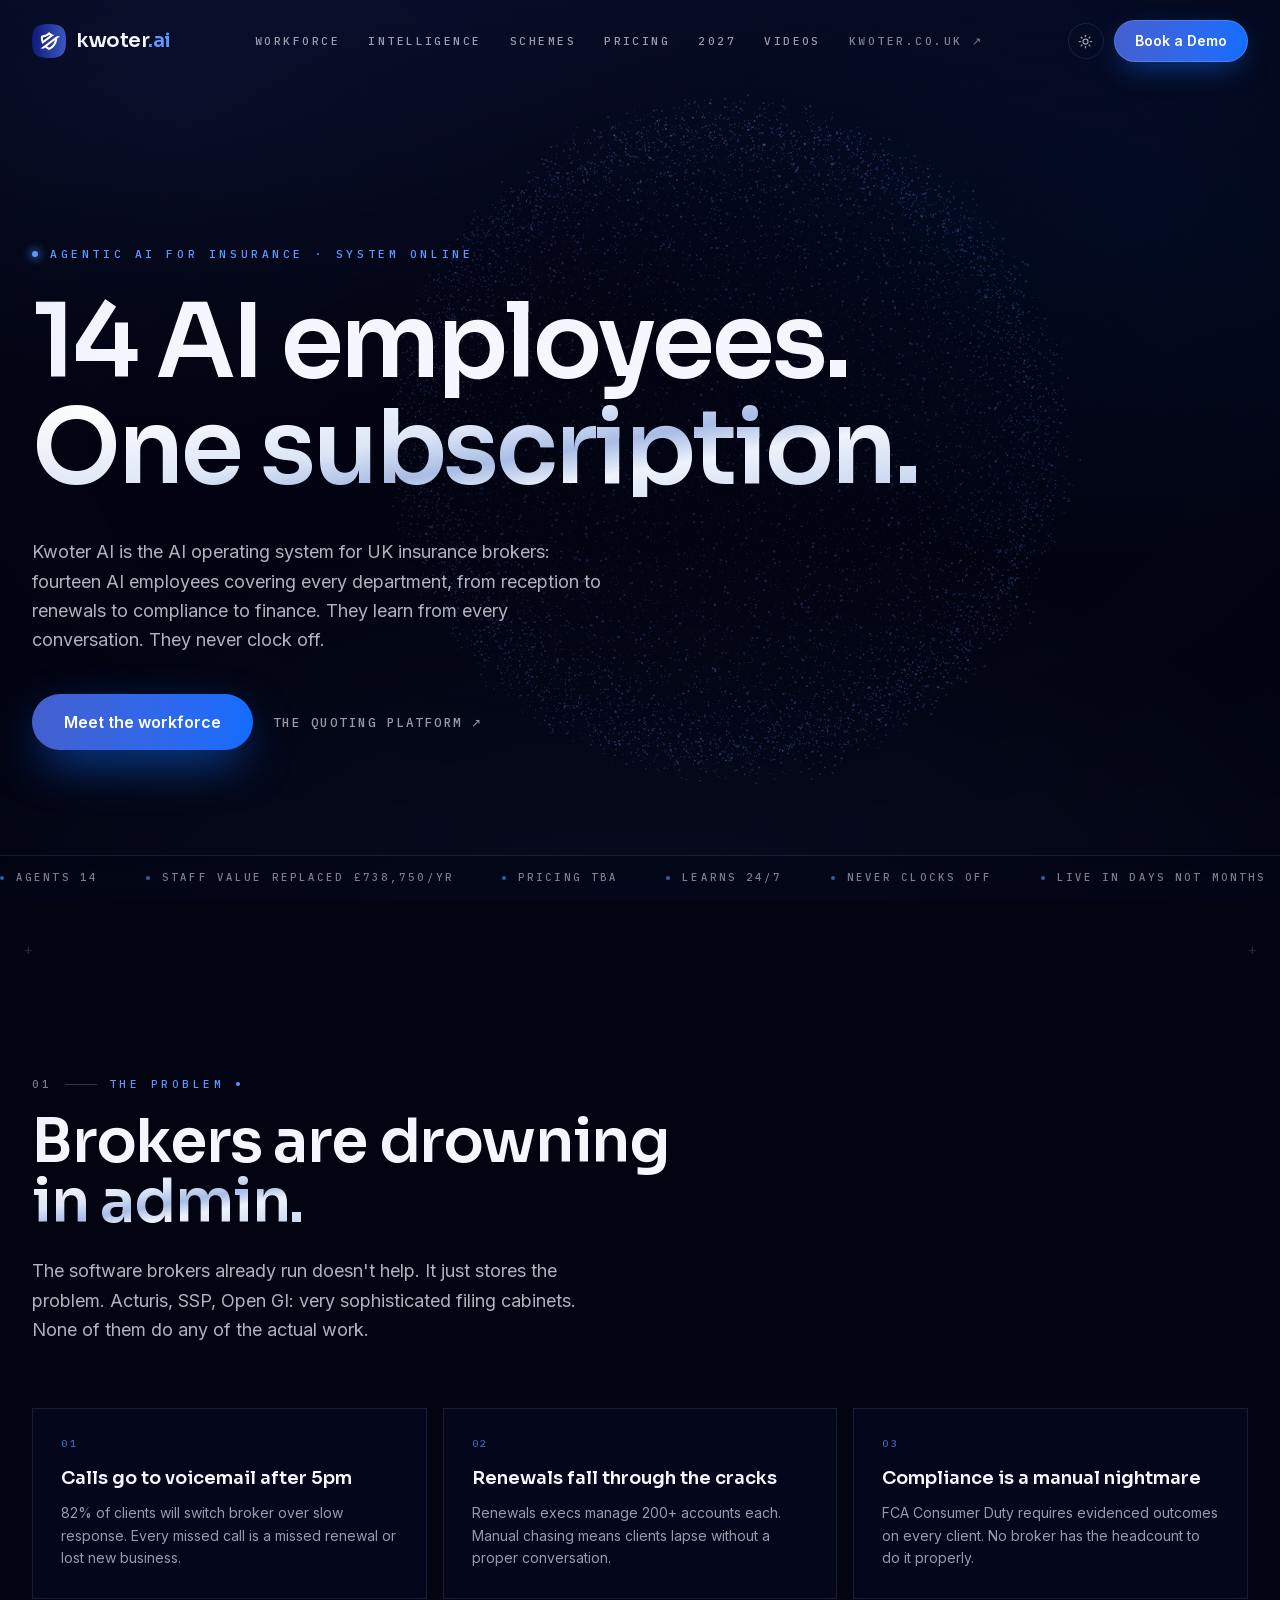
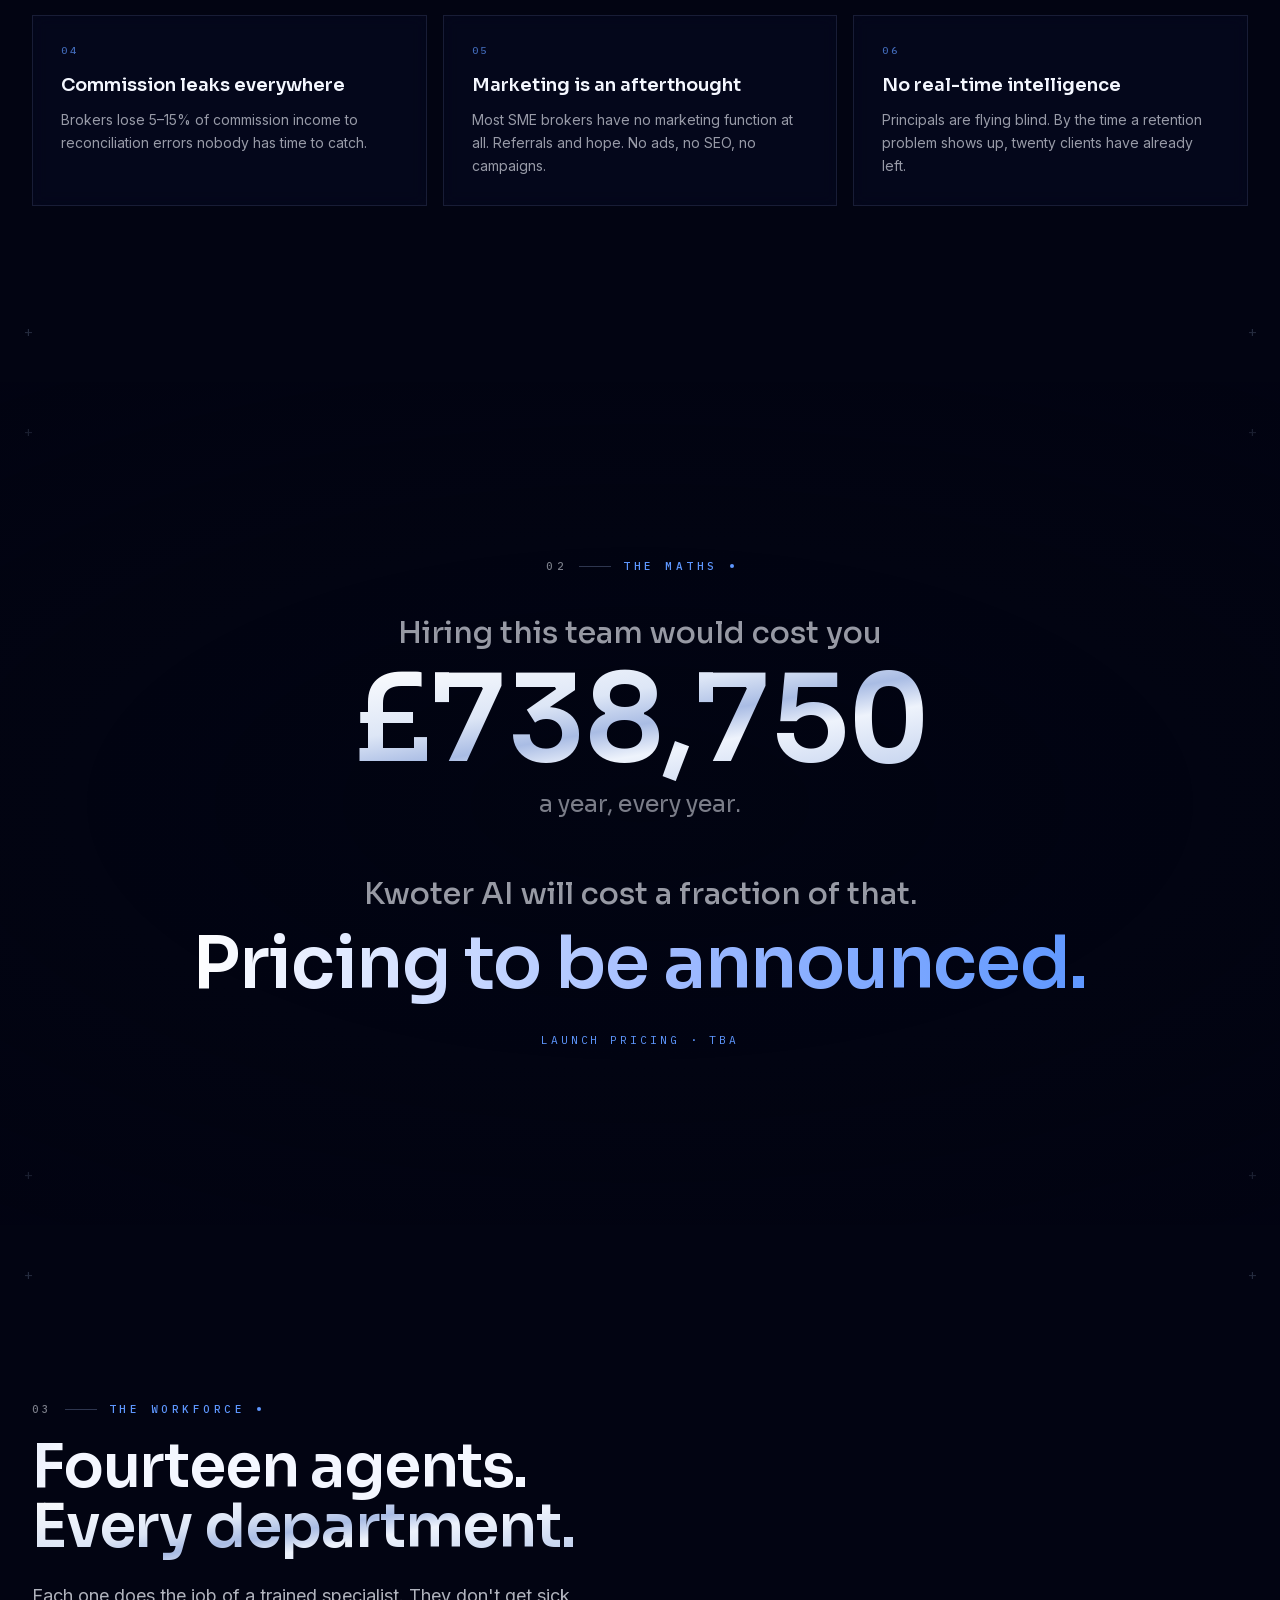
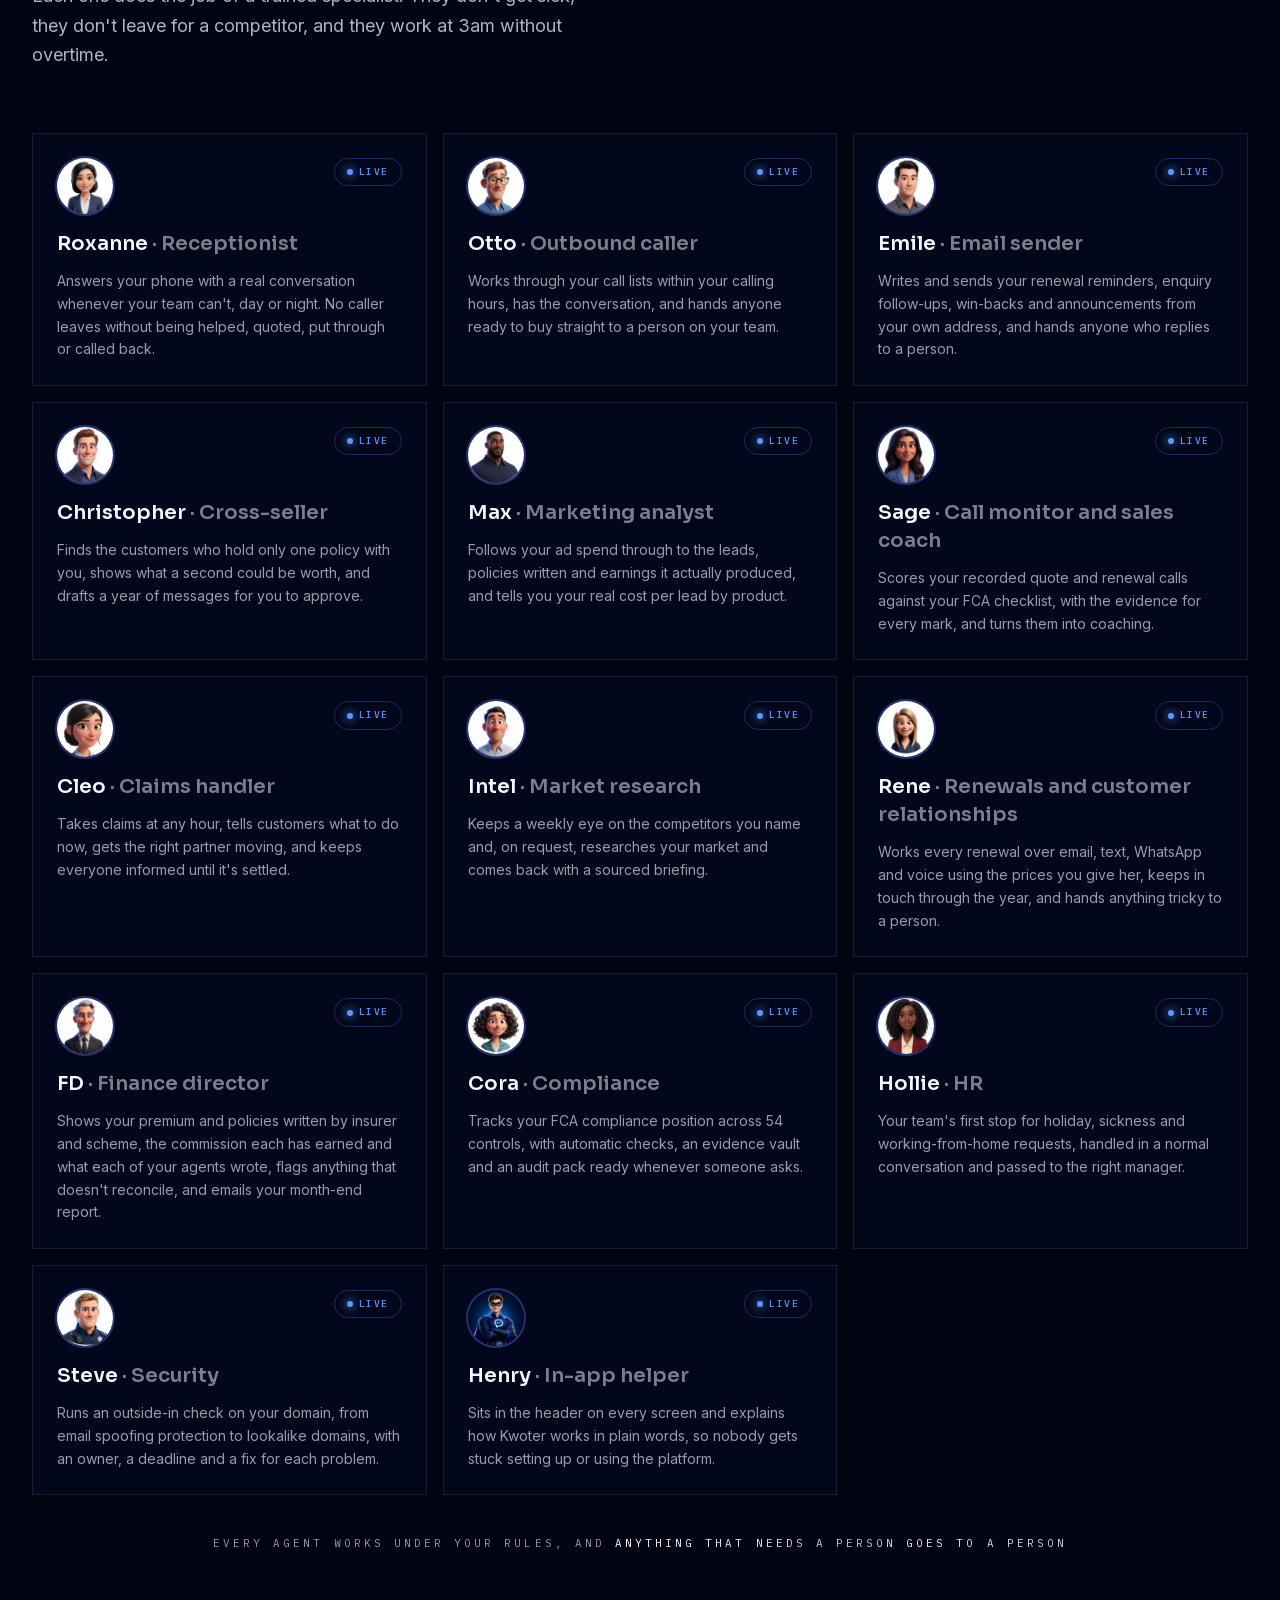
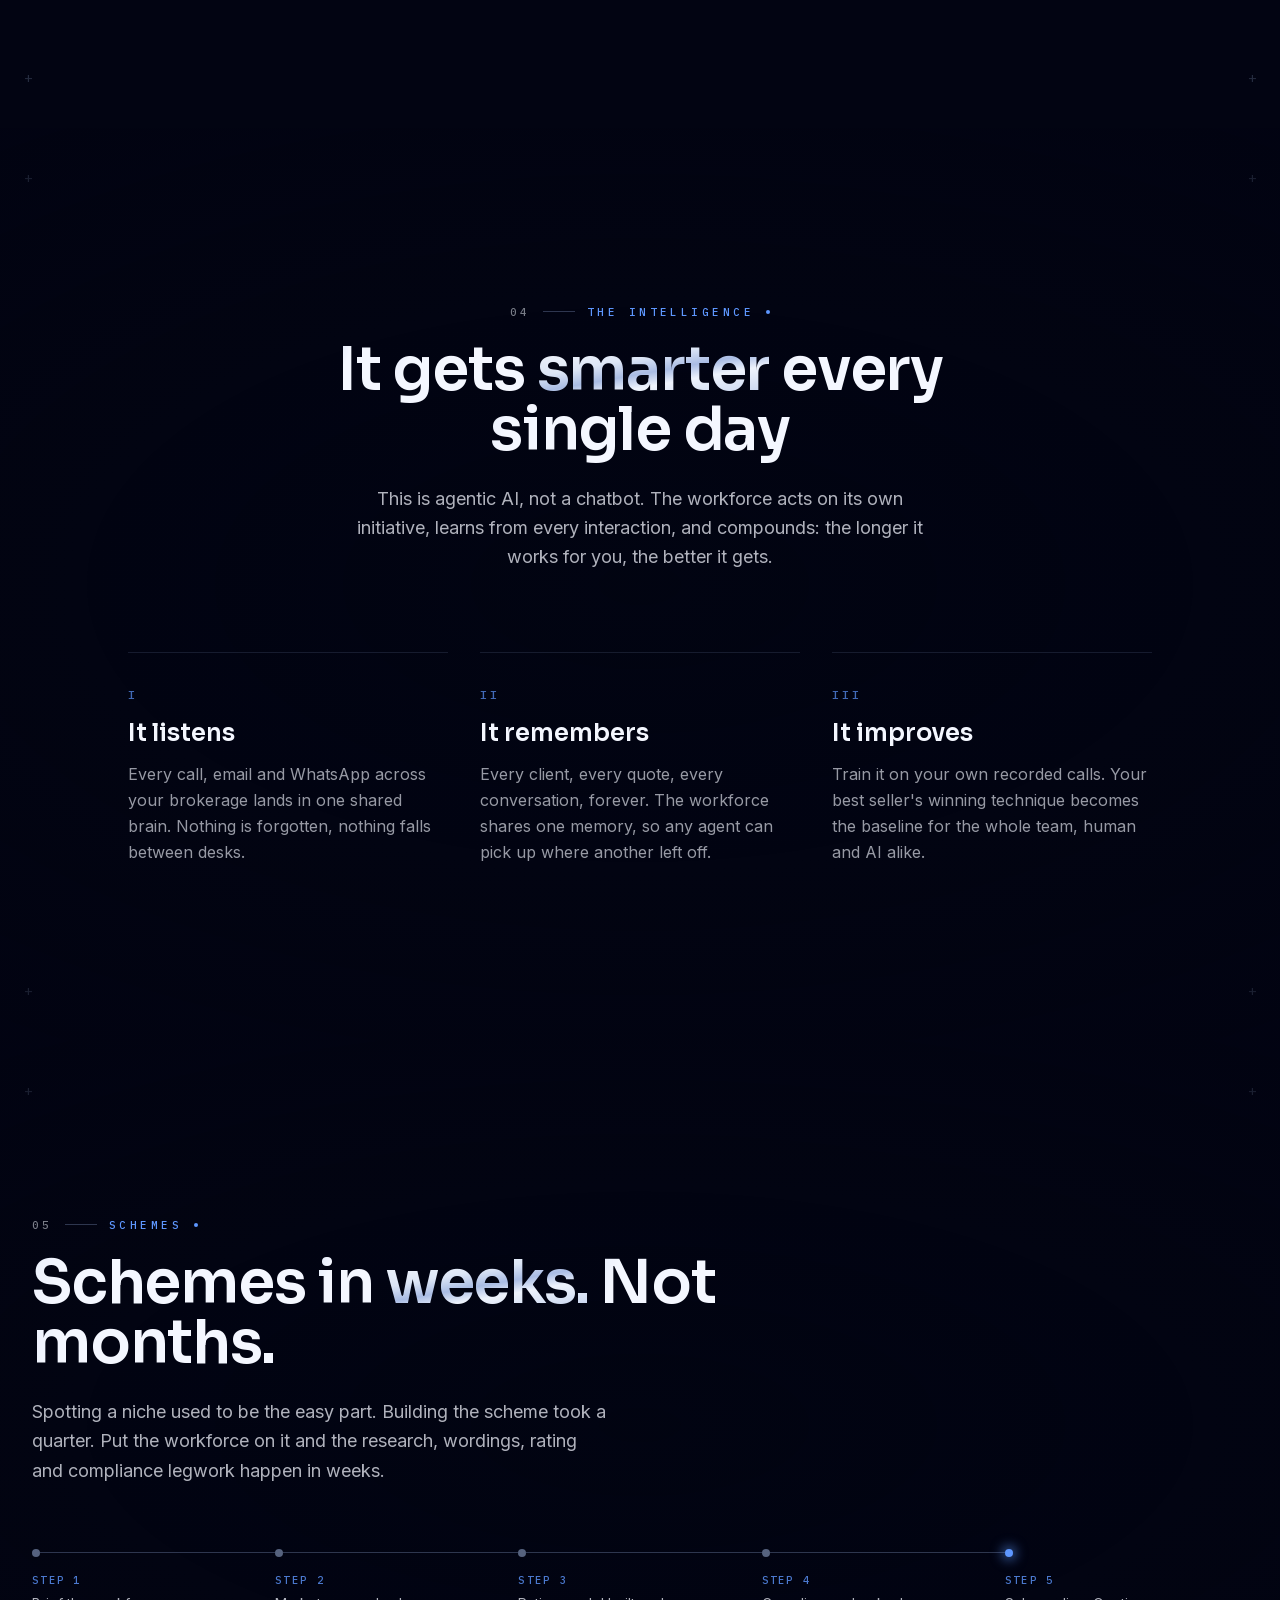
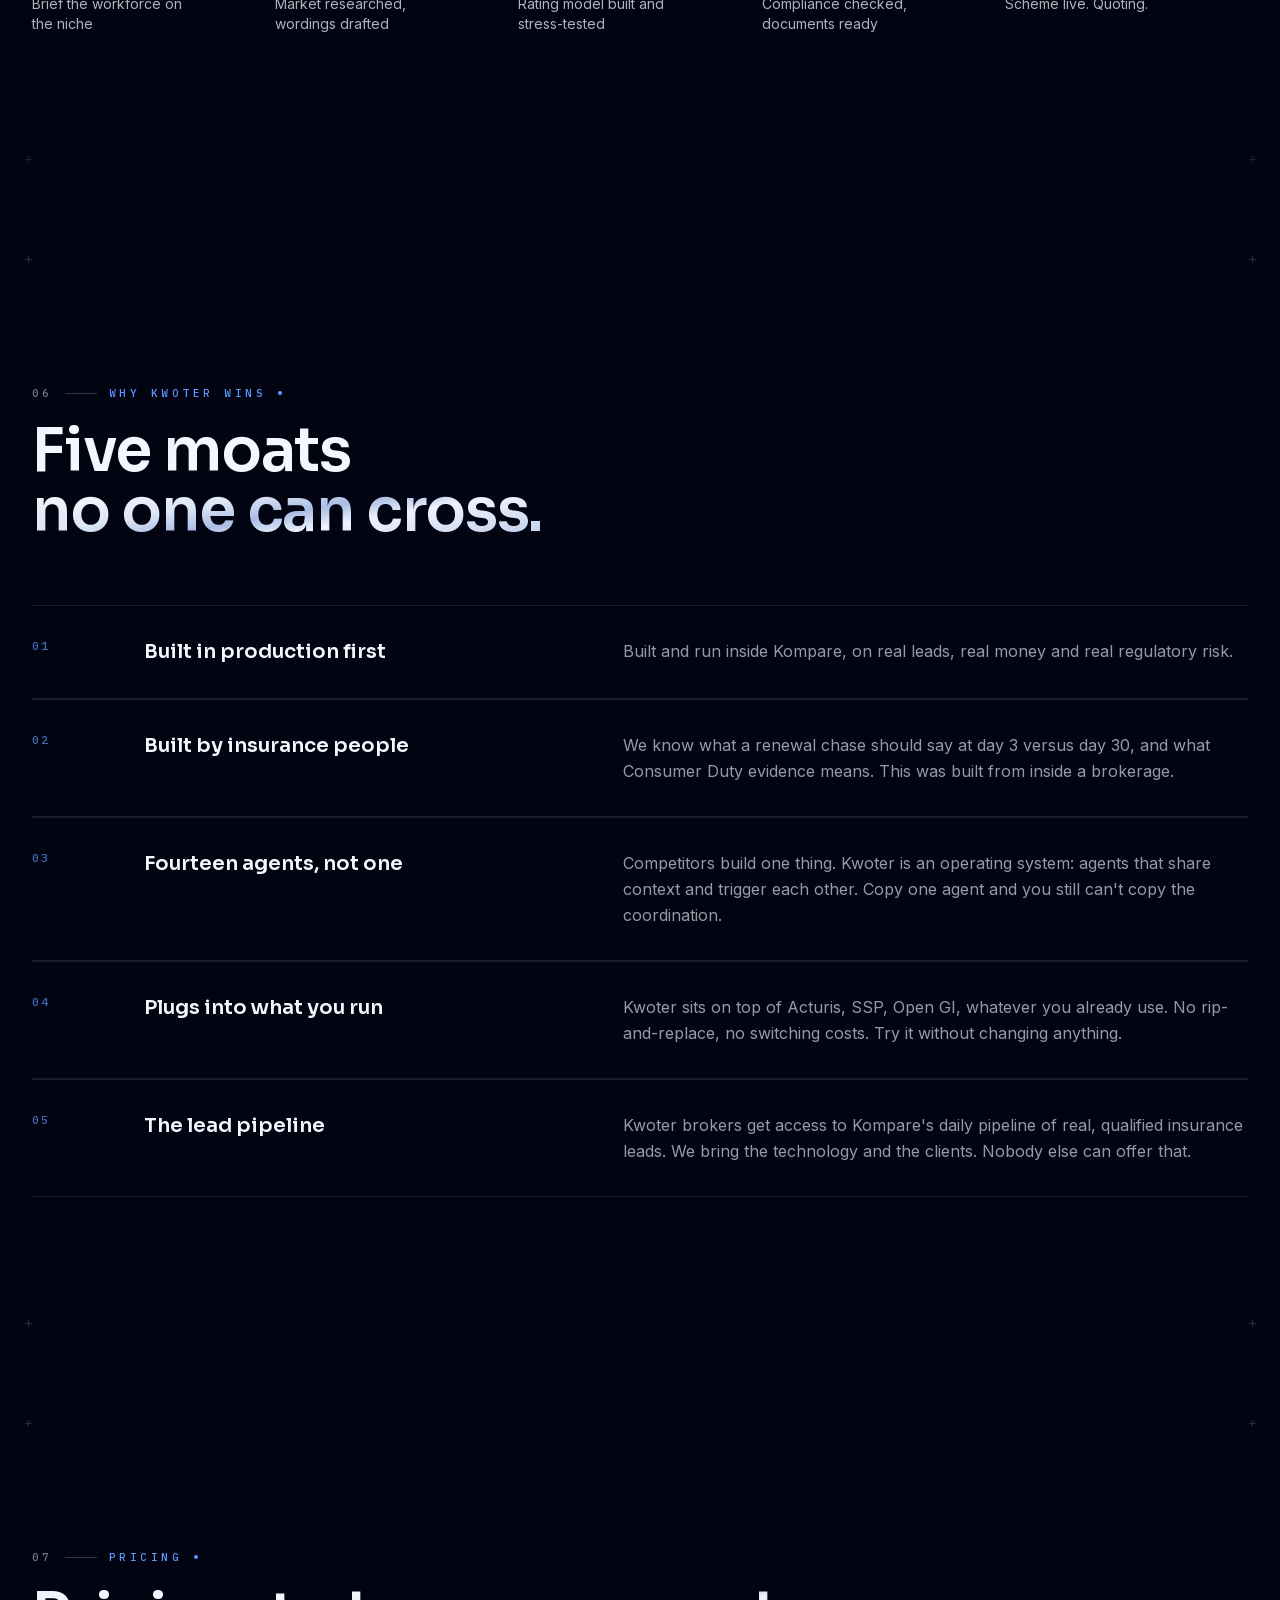
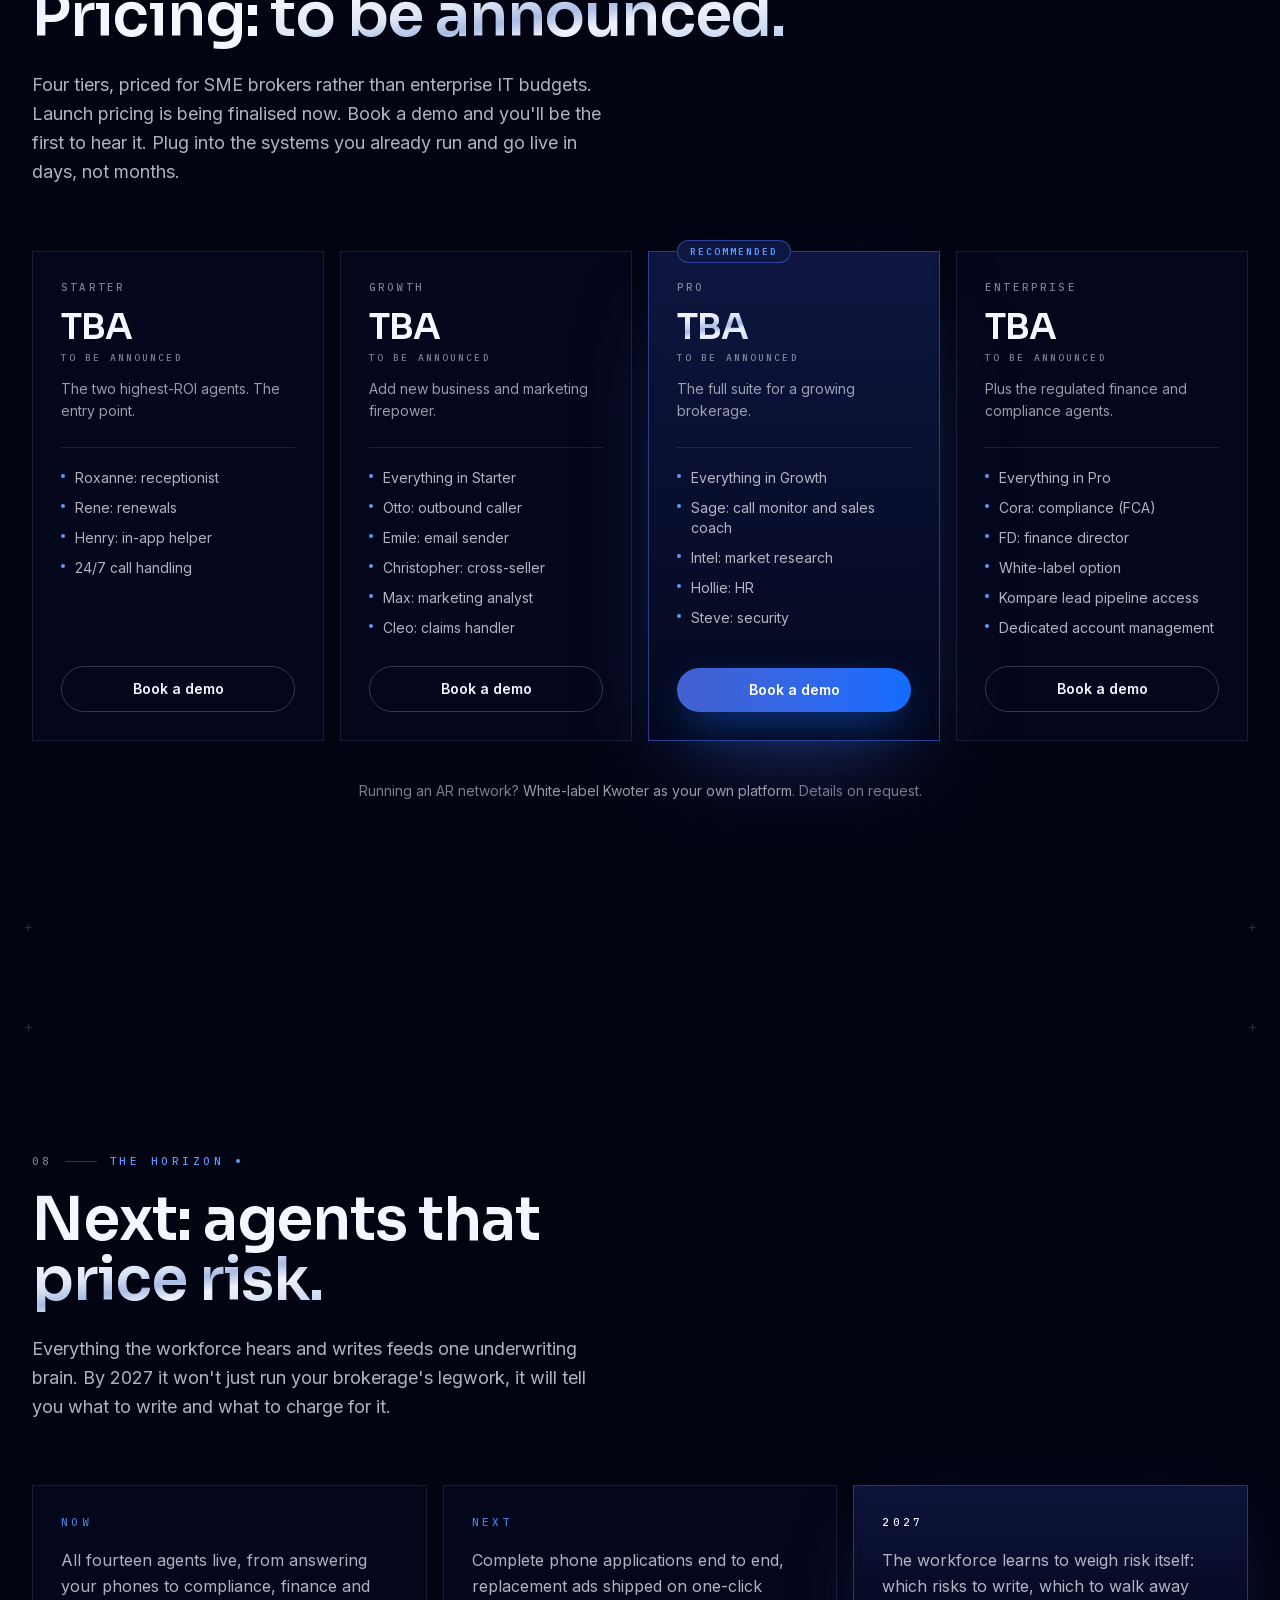
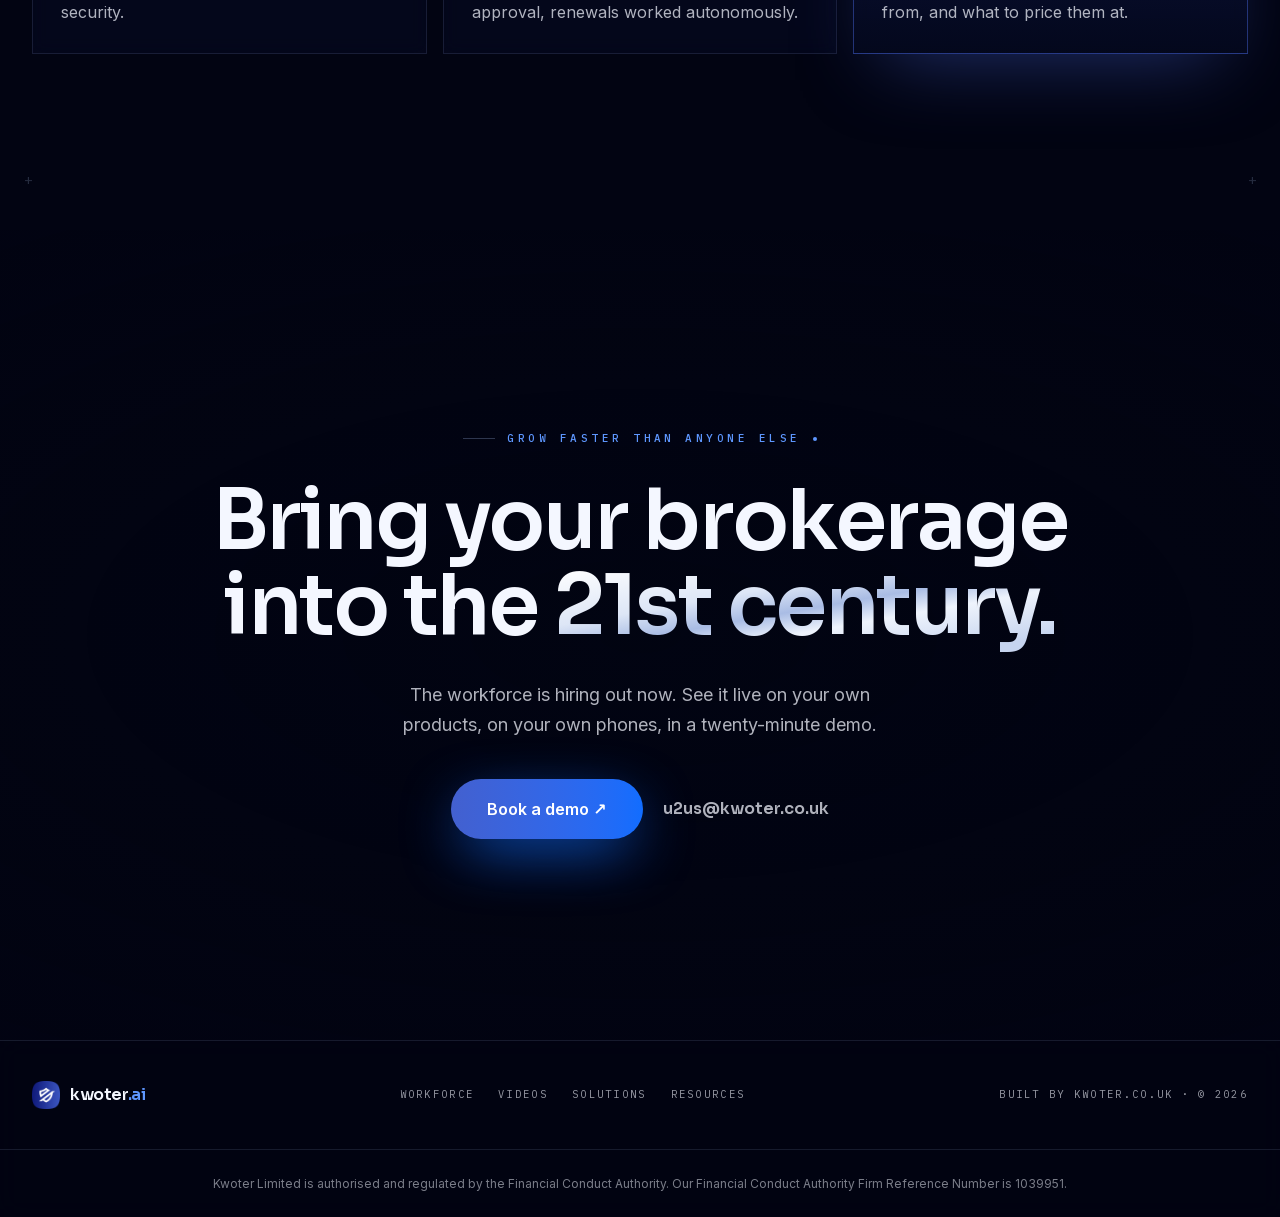
==== commit 1e3fb807: "Videos: Live-fixed films 04 Christopher, 10 Rene, 16 team, 21 AI team; new posters 04/10/16 (all fou" ====
--- a/index.html
+++ b/index.html
@@ -1 +1 @@
-<!DOCTYPE html><!--TKmqDNdQY5m9K3eflpp5_--><html lang="en-GB" class="__variable_d8ebd1 __variable_ac70e9 __variable_214d7e"><head><meta charSet="utf-8"/><meta name="viewport" content="width=device-width, initial-scale=1"/><link rel="preload" href="/_next/static/media/af5dd2b5d3f396f3-s.p.woff2" as="font" crossorigin="" type="font/woff2"/><link rel="preload" href="/_next/static/media/cdec7fa3927eb560-s.p.woff2" as="font" crossorigin="" type="font/woff2"/><link rel="preload" href="/_next/static/media/d9a2293b6b8212a5-s.p.woff2" as="font" crossorigin="" type="font/woff2"/><link rel="preload" href="/_next/static/media/e4af272ccee01ff0-s.p.woff2" as="font" crossorigin="" type="font/woff2"/><link rel="preload" href="/_next/static/media/f3f7e95f2dbc4fe4-s.p.woff2" as="font" crossorigin="" type="font/woff2"/><link rel="preload" as="image" href="/media/kwoter-mark.png"/><link rel="stylesheet" href="/_next/static/css/6f39679e188fe5fb.css" data-precedence="next"/><link rel="preload" as="script" fetchPriority="low" href="/_next/static/chunks/webpack-d169f0980923b2cc.js"/><script src="/_next/static/chunks/4bd1b696-c023c6e3521b1417.js" async=""></script><script src="/_next/static/chunks/255-2aa030c9ba2867e3.js" async=""></script><script src="/_next/static/chunks/main-app-583e7da23c0d595c.js" async=""></script><script src="/_next/static/chunks/44-e5572c5a3748a5c9.js" async=""></script><script src="/_next/static/chunks/app/layout-44778435e1762059.js" async=""></script><script src="/_next/static/chunks/b536a0f1-1ca0bcf0c4f8af4e.js" async=""></script><script src="/_next/static/chunks/bd904a5c-1c9b3cc2510777ff.js" async=""></script><script src="/_next/static/chunks/b79b7286-37d65316fe4a52f3.js" async=""></script><script src="/_next/static/chunks/214-c194f13aa006d66c.js" async=""></script><script src="/_next/static/chunks/455-06ae94f13bf13492.js" async=""></script><script src="/_next/static/chunks/298-523168125e909812.js" async=""></script><script src="/_next/static/chunks/app/page-9ff0c5b6fba1e0e0.js" async=""></script><meta name="next-size-adjust" content=""/><title>Kwoter AI | Your AI Workforce for Insurance</title><meta name="description" content="Fourteen AI employees for your insurance brokerage: receptionist, outbound caller, renewals, claims, compliance, finance and more. £738,750 of payroll replaced. Pricing to be announced. Built by Kwoter."/><meta property="og:title" content="Kwoter AI | Your AI Workforce for Insurance"/><meta property="og:description" content="Fourteen AI employees for your brokerage. Learns from every conversation. Builds schemes in weeks, not months."/><meta name="twitter:card" content="summary"/><meta name="twitter:title" content="Kwoter AI | Your AI Workforce for Insurance"/><meta name="twitter:description" content="Fourteen AI employees for your brokerage. Learns from every conversation. Builds schemes in weeks, not months."/><link rel="icon" href="/icon.png?bbf5ebcccd8def58" type="image/png" sizes="256x256"/><link rel="apple-touch-icon" href="/apple-icon.png?f000c47f570ffdb4" type="image/png" sizes="180x180"/><script>try{if(localStorage.getItem('kwoter-theme')==='light')document.documentElement.classList.add('light')}catch(e){}</script><script src="/_next/static/chunks/polyfills-42372ed130431b0a.js" noModule=""></script></head><body><div hidden=""><!--$--><!--/$--></div><main class="relative"><div class="pointer-events-none fixed inset-0 z-[100] flex items-center justify-center" aria-hidden="true"><div class="absolute inset-0 bg-[radial-gradient(ellipse_50%_40%_at_50%_50%,rgba(2,4,18,0.78),rgba(2,4,18,0.15)_70%,transparent_100%)]" style="opacity:1"></div><div class="relative flex flex-col items-center"><div class="flex items-center gap-3.5" style="opacity:0;transform:translateY(10px) scale(0.82)"><img alt="" width="52" height="52" decoding="async" data-nimg="1" class="rounded-[26%] shadow-[0_18px_50px_-12px_rgba(17,109,255,0.75)]" style="color:transparent" src="/media/kwoter-mark.png"/><span class="font-display text-4xl font-semibold tracking-tight text-frost">kwoter<span class="text-royal-2">.ai</span></span></div><p class="font-mono mt-5 text-[0.62rem] font-medium uppercase tracking-[0.34em] text-frost-40" style="opacity:0">Agentic AI for insurance</p><div class="relative mt-6 h-px w-44 overflow-hidden rounded-full bg-line"><div class="absolute inset-0 origin-left bg-gradient-to-r from-royal via-electric to-royal-2" style="transform:scaleX(0)"></div></div></div></div><div aria-hidden="true" class="fixed inset-0 z-0"><div style="position:relative;width:100%;height:100%;overflow:hidden;pointer-events:auto"><div style="width:100%;height:100%"><canvas style="display:block"></canvas></div></div></div><header class="fixed inset-x-0 top-0 z-50 transition-all duration-500 border-b border-transparent py-5" style="opacity:0;transform:translateY(-70px)"><div class="mx-auto flex max-w-7xl items-center justify-between px-5 lg:px-8"><a href="#top" aria-label="kwoter.ai home" class="flex items-center gap-2.5"><img alt="" loading="lazy" width="34" height="34" decoding="async" data-nimg="1" class="rounded-[26%]" style="color:transparent" src="/media/kwoter-mark.png"/><span class="font-display text-xl font-semibold tracking-tight text-frost">kwoter<span class="text-royal-2">.ai</span></span></a><nav class="font-mono hidden items-center gap-7 text-[0.7rem] font-medium uppercase tracking-[0.22em] lg:flex"><a href="#workforce" class="link-underline transition hover:text-frost text-frost-56">Workforce</a><a href="#intelligence" class="link-underline transition hover:text-frost text-frost-56">Intelligence</a><a href="#schemes" class="link-underline transition hover:text-frost text-frost-56">Schemes</a><a href="#pricing" class="link-underline transition hover:text-frost text-frost-56">Pricing</a><a href="#horizon" class="link-underline transition hover:text-frost text-frost-56">2027</a><a href="/videos/" class="link-underline transition hover:text-frost text-frost-56">Videos</a><a href="https://www.kwoter.co.uk" class="link-underline text-frost-40 transition hover:text-frost">kwoter.co.uk ↗</a></nav><div class="flex items-center gap-2.5"><button type="button" aria-label="Switch to light mode" class="inline-flex h-9 w-9 items-center justify-center rounded-full border border-line text-frost-56 transition hover:border-line-strong hover:text-frost "><svg xmlns="http://www.w3.org/2000/svg" width="15" height="15" viewBox="0 0 24 24" fill="none" stroke="currentColor" stroke-width="2" stroke-linecap="round" stroke-linejoin="round" class="lucide lucide-sun"><circle cx="12" cy="12" r="4"></circle><path d="M12 2v2"></path><path d="M12 20v2"></path><path d="m4.93 4.93 1.41 1.41"></path><path d="m17.66 17.66 1.41 1.41"></path><path d="M2 12h2"></path><path d="M20 12h2"></path><path d="m6.34 17.66-1.41 1.41"></path><path d="m19.07 4.93-1.41 1.41"></path></svg></button><a href="https://www.kwoter.co.uk/#book-a-demo" class="group hidden items-center rounded-full border border-line-strong bg-gradient-to-r from-royal to-electric px-5 py-2.5 text-sm font-semibold text-white shadow-[0_10px_30px_-10px_rgba(17,109,255,0.7)] transition hover:brightness-110 sm:inline-flex"><span class="btn-swap" data-text="Book a Demo"><span>Book a Demo</span></span></a><button type="button" aria-label="Toggle menu" class="inline-flex h-9 w-9 items-center justify-center rounded-full border border-line text-frost lg:hidden"><svg xmlns="http://www.w3.org/2000/svg" width="16" height="16" viewBox="0 0 24 24" fill="none" stroke="currentColor" stroke-width="2" stroke-linecap="round" stroke-linejoin="round" class="lucide lucide-menu"><line x1="4" x2="20" y1="12" y2="12"></line><line x1="4" x2="20" y1="6" y2="6"></line><line x1="4" x2="20" y1="18" y2="18"></line></svg></button></div></div></header><div class="relative z-10"><section id="top" class="relative flex min-h-[100svh] flex-col justify-center overflow-hidden"><div class="veil pointer-events-none absolute inset-0" aria-hidden="true"></div><div class="relative z-10 mx-auto w-full max-w-7xl px-5 pt-24 lg:px-8"><p class="font-mono mb-8 flex items-center gap-3 text-[0.7rem] font-medium uppercase tracking-[0.32em] text-royal-2" style="opacity:0;transform:translateY(14px)"><span class="h-1.5 w-1.5 animate-pulse rounded-full bg-royal-2 shadow-[0_0_10px_2px_rgba(94,151,255,0.6)]"></span>Agentic AI for insurance · system online</p><h1 class="shimmer-go font-display max-w-5xl text-[clamp(3rem,8vw,7rem)] font-semibold leading-[0.95] tracking-[-0.03em]"><span class="block overflow-hidden pb-[0.08em]"><span data-shimmer="14 AI employees." class="shimmer-word block " style="animation-delay:4s;transform:translateY(112%)">14 AI employees.</span></span><span class="block overflow-hidden pb-[0.08em]"><span data-shimmer="One subscription." class="shimmer-word block text-chrome" style="animation-delay:4.18s;transform:translateY(112%)">One subscription.</span></span></h1><p class="mt-8 max-w-xl text-lg leading-relaxed text-frost-72" style="opacity:0;transform:translateY(16px)">Kwoter AI is the AI operating system for UK insurance brokers: fourteen AI employees covering every department, from reception to renewals to compliance to finance. They learn from every conversation. They never clock off.</p><div class="mt-10 flex flex-wrap items-center gap-5" style="opacity:0;transform:translateY(16px)"><a href="#problem" class="group inline-flex items-center rounded-full bg-gradient-to-r from-royal to-electric px-8 py-4 text-base font-semibold text-white shadow-[0_18px_50px_-12px_rgba(17,109,255,0.8)] transition hover:brightness-110"><span class="btn-swap" data-text="Meet the workforce"><span>Meet the workforce</span></span></a><a href="https://www.kwoter.co.uk" class="group font-mono inline-flex items-center gap-2 text-[0.78rem] font-medium uppercase tracking-[0.2em] text-frost-56 transition hover:text-frost"><span class="link-underline">The quoting platform</span><span aria-hidden="true" class="transition-transform duration-300 group-hover:translate-x-1">↗</span></a></div></div><div class="absolute inset-x-0 bottom-0 z-10 border-t border-line bg-void/40 backdrop-blur-sm" style="opacity:0"><div class="flex overflow-hidden"><div class="animate-marquee flex shrink-0 items-center gap-12 py-3.5 pr-12"><span class="font-mono flex items-center gap-3 whitespace-nowrap text-[0.65rem] font-medium uppercase tracking-[0.3em] text-frost-40"><span class="h-1 w-1 rounded-full bg-royal-2/60" aria-hidden="true"></span>AGENTS 14</span><span class="font-mono flex items-center gap-3 whitespace-nowrap text-[0.65rem] font-medium uppercase tracking-[0.3em] text-frost-40"><span class="h-1 w-1 rounded-full bg-royal-2/60" aria-hidden="true"></span>STAFF VALUE REPLACED £738,750/YR</span><span class="font-mono flex items-center gap-3 whitespace-nowrap text-[0.65rem] font-medium uppercase tracking-[0.3em] text-frost-40"><span class="h-1 w-1 rounded-full bg-royal-2/60" aria-hidden="true"></span>PRICING TBA</span><span class="font-mono flex items-center gap-3 whitespace-nowrap text-[0.65rem] font-medium uppercase tracking-[0.3em] text-frost-40"><span class="h-1 w-1 rounded-full bg-royal-2/60" aria-hidden="true"></span>LEARNS 24/7</span><span class="font-mono flex items-center gap-3 whitespace-nowrap text-[0.65rem] font-medium uppercase tracking-[0.3em] text-frost-40"><span class="h-1 w-1 rounded-full bg-royal-2/60" aria-hidden="true"></span>NEVER CLOCKS OFF</span><span class="font-mono flex items-center gap-3 whitespace-nowrap text-[0.65rem] font-medium uppercase tracking-[0.3em] text-frost-40"><span class="h-1 w-1 rounded-full bg-royal-2/60" aria-hidden="true"></span>LIVE IN DAYS NOT MONTHS</span><span class="font-mono flex items-center gap-3 whitespace-nowrap text-[0.65rem] font-medium uppercase tracking-[0.3em] text-frost-40"><span class="h-1 w-1 rounded-full bg-royal-2/60" aria-hidden="true"></span>AGENTS 14</span><span class="font-mono flex items-center gap-3 whitespace-nowrap text-[0.65rem] font-medium uppercase tracking-[0.3em] text-frost-40"><span class="h-1 w-1 rounded-full bg-royal-2/60" aria-hidden="true"></span>STAFF VALUE REPLACED £738,750/YR</span><span class="font-mono flex items-center gap-3 whitespace-nowrap text-[0.65rem] font-medium uppercase tracking-[0.3em] text-frost-40"><span class="h-1 w-1 rounded-full bg-royal-2/60" aria-hidden="true"></span>PRICING TBA</span><span class="font-mono flex items-center gap-3 whitespace-nowrap text-[0.65rem] font-medium uppercase tracking-[0.3em] text-frost-40"><span class="h-1 w-1 rounded-full bg-royal-2/60" aria-hidden="true"></span>LEARNS 24/7</span><span class="font-mono flex items-center gap-3 whitespace-nowrap text-[0.65rem] font-medium uppercase tracking-[0.3em] text-frost-40"><span class="h-1 w-1 rounded-full bg-royal-2/60" aria-hidden="true"></span>NEVER CLOCKS OFF</span><span class="font-mono flex items-center gap-3 whitespace-nowrap text-[0.65rem] font-medium uppercase tracking-[0.3em] text-frost-40"><span class="h-1 w-1 rounded-full bg-royal-2/60" aria-hidden="true"></span>LIVE IN DAYS NOT MONTHS</span></div><div class="animate-marquee flex shrink-0 items-center gap-12 py-3.5 pr-12" aria-hidden="true"><span class="font-mono flex items-center gap-3 whitespace-nowrap text-[0.65rem] font-medium uppercase tracking-[0.3em] text-frost-40"><span class="h-1 w-1 rounded-full bg-royal-2/60" aria-hidden="true"></span>AGENTS 14</span><span class="font-mono flex items-center gap-3 whitespace-nowrap text-[0.65rem] font-medium uppercase tracking-[0.3em] text-frost-40"><span class="h-1 w-1 rounded-full bg-royal-2/60" aria-hidden="true"></span>STAFF VALUE REPLACED £738,750/YR</span><span class="font-mono flex items-center gap-3 whitespace-nowrap text-[0.65rem] font-medium uppercase tracking-[0.3em] text-frost-40"><span class="h-1 w-1 rounded-full bg-royal-2/60" aria-hidden="true"></span>PRICING TBA</span><span class="font-mono flex items-center gap-3 whitespace-nowrap text-[0.65rem] font-medium uppercase tracking-[0.3em] text-frost-40"><span class="h-1 w-1 rounded-full bg-royal-2/60" aria-hidden="true"></span>LEARNS 24/7</span><span class="font-mono flex items-center gap-3 whitespace-nowrap text-[0.65rem] font-medium uppercase tracking-[0.3em] text-frost-40"><span class="h-1 w-1 rounded-full bg-royal-2/60" aria-hidden="true"></span>NEVER CLOCKS OFF</span><span class="font-mono flex items-center gap-3 whitespace-nowrap text-[0.65rem] font-medium uppercase tracking-[0.3em] text-frost-40"><span class="h-1 w-1 rounded-full bg-royal-2/60" aria-hidden="true"></span>LIVE IN DAYS NOT MONTHS</span><span class="font-mono flex items-center gap-3 whitespace-nowrap text-[0.65rem] font-medium uppercase tracking-[0.3em] text-frost-40"><span class="h-1 w-1 rounded-full bg-royal-2/60" aria-hidden="true"></span>AGENTS 14</span><span class="font-mono flex items-center gap-3 whitespace-nowrap text-[0.65rem] font-medium uppercase tracking-[0.3em] text-frost-40"><span class="h-1 w-1 rounded-full bg-royal-2/60" aria-hidden="true"></span>STAFF VALUE REPLACED £738,750/YR</span><span class="font-mono flex items-center gap-3 whitespace-nowrap text-[0.65rem] font-medium uppercase tracking-[0.3em] text-frost-40"><span class="h-1 w-1 rounded-full bg-royal-2/60" aria-hidden="true"></span>PRICING TBA</span><span class="font-mono flex items-center gap-3 whitespace-nowrap text-[0.65rem] font-medium uppercase tracking-[0.3em] text-frost-40"><span class="h-1 w-1 rounded-full bg-royal-2/60" aria-hidden="true"></span>LEARNS 24/7</span><span class="font-mono flex items-center gap-3 whitespace-nowrap text-[0.65rem] font-medium uppercase tracking-[0.3em] text-frost-40"><span class="h-1 w-1 rounded-full bg-royal-2/60" aria-hidden="true"></span>NEVER CLOCKS OFF</span><span class="font-mono flex items-center gap-3 whitespace-nowrap text-[0.65rem] font-medium uppercase tracking-[0.3em] text-frost-40"><span class="h-1 w-1 rounded-full bg-royal-2/60" aria-hidden="true"></span>LIVE IN DAYS NOT MONTHS</span></div></div></div></section><section id="problem" class="relative py-32 lg:py-44"><div aria-hidden="true" class="font-mono pointer-events-none absolute inset-x-6 inset-y-10 hidden text-sm text-silver-2/25 select-none lg:block"><span class="absolute left-0 top-0">+</span><span class="absolute right-0 top-0">+</span><span class="absolute bottom-0 left-0">+</span><span class="absolute bottom-0 right-0">+</span></div><div class="relative z-10 mx-auto max-w-7xl px-5 lg:px-8"><div class="max-w-3xl" style="opacity:0;transform:translateY(24px)"><p class="font-mono flex items-center gap-3 text-[0.68rem] font-medium uppercase tracking-[0.32em] text-royal-2"><span class="text-frost-40">01</span><span class="h-px w-8 bg-line-strong" aria-hidden="true"></span>The problem<span class="h-1 w-1 animate-pulse rounded-full bg-royal-2" aria-hidden="true"></span></p><h2 class="font-display mt-5 text-3xl font-semibold tracking-[-0.02em] sm:text-6xl"><span class=""><span class="inline-block overflow-hidden pb-[0.1em] align-top [margin-bottom:-0.1em]"><span class="shimmer-word inline-block" data-shimmer="Brokers" style="animation-delay:0.9s;transform:translateY(115%)">Brokers</span></span> <span class="inline-block overflow-hidden pb-[0.1em] align-top [margin-bottom:-0.1em]"><span class="shimmer-word inline-block" data-shimmer="are" style="animation-delay:1.02s;transform:translateY(115%)">are</span></span> <span class="inline-block overflow-hidden pb-[0.1em] align-top [margin-bottom:-0.1em]"><span class="shimmer-word inline-block" data-shimmer="drowning" style="animation-delay:1.1400000000000001s;transform:translateY(115%)">drowning</span></span> <span class="inline-block overflow-hidden pb-[0.1em] align-top [margin-bottom:-0.1em]"><span class="shimmer-word inline-block" data-shimmer="in admin." style="animation-delay:1.26s;transform:translateY(115%)"><span class="text-chrome">in admin.</span></span></span></span></h2><p class="mt-6 max-w-xl text-lg leading-relaxed text-frost-72">The software brokers already run doesn&#x27;t help. It just stores the problem. Acturis, SSP, Open GI: very sophisticated filing cabinets. None of them do any of the actual work.</p></div><div class="mt-16 grid gap-4 sm:grid-cols-2 lg:grid-cols-3"><div class="" style="opacity:0;transform:translateY(22px)"><div class="group h-full rounded-[--radius-lg] border border-line bg-void-2/50 p-7 backdrop-blur-sm transition-colors duration-500 hover:border-line-strong"><p class="font-mono text-[0.62rem] font-medium uppercase tracking-[0.26em] text-royal-2/70">01</p><h3 class="font-display mt-3 text-lg font-semibold text-frost">Calls go to voicemail after 5pm</h3><p class="mt-2.5 text-sm leading-relaxed text-frost-56">82% of clients will switch broker over slow response. Every missed call is a missed renewal or lost new business.</p></div></div><div class="" style="opacity:0;transform:translateY(22px)"><div class="group h-full rounded-[--radius-lg] border border-line bg-void-2/50 p-7 backdrop-blur-sm transition-colors duration-500 hover:border-line-strong"><p class="font-mono text-[0.62rem] font-medium uppercase tracking-[0.26em] text-royal-2/70">02</p><h3 class="font-display mt-3 text-lg font-semibold text-frost">Renewals fall through the cracks</h3><p class="mt-2.5 text-sm leading-relaxed text-frost-56">Renewals execs manage 200+ accounts each. Manual chasing means clients lapse without a proper conversation.</p></div></div><div class="" style="opacity:0;transform:translateY(22px)"><div class="group h-full rounded-[--radius-lg] border border-line bg-void-2/50 p-7 backdrop-blur-sm transition-colors duration-500 hover:border-line-strong"><p class="font-mono text-[0.62rem] font-medium uppercase tracking-[0.26em] text-royal-2/70">03</p><h3 class="font-display mt-3 text-lg font-semibold text-frost">Compliance is a manual nightmare</h3><p class="mt-2.5 text-sm leading-relaxed text-frost-56">FCA Consumer Duty requires evidenced outcomes on every client. No broker has the headcount to do it properly.</p></div></div><div class="" style="opacity:0;transform:translateY(22px)"><div class="group h-full rounded-[--radius-lg] border border-line bg-void-2/50 p-7 backdrop-blur-sm transition-colors duration-500 hover:border-line-strong"><p class="font-mono text-[0.62rem] font-medium uppercase tracking-[0.26em] text-royal-2/70">04</p><h3 class="font-display mt-3 text-lg font-semibold text-frost">Commission leaks everywhere</h3><p class="mt-2.5 text-sm leading-relaxed text-frost-56">Brokers lose 5–15% of commission income to reconciliation errors nobody has time to catch.</p></div></div><div class="" style="opacity:0;transform:translateY(22px)"><div class="group h-full rounded-[--radius-lg] border border-line bg-void-2/50 p-7 backdrop-blur-sm transition-colors duration-500 hover:border-line-strong"><p class="font-mono text-[0.62rem] font-medium uppercase tracking-[0.26em] text-royal-2/70">05</p><h3 class="font-display mt-3 text-lg font-semibold text-frost">Marketing is an afterthought</h3><p class="mt-2.5 text-sm leading-relaxed text-frost-56">Most SME brokers have no marketing function at all. Referrals and hope. No ads, no SEO, no campaigns.</p></div></div><div class="" style="opacity:0;transform:translateY(22px)"><div class="group h-full rounded-[--radius-lg] border border-line bg-void-2/50 p-7 backdrop-blur-sm transition-colors duration-500 hover:border-line-strong"><p class="font-mono text-[0.62rem] font-medium uppercase tracking-[0.26em] text-royal-2/70">06</p><h3 class="font-display mt-3 text-lg font-semibold text-frost">No real-time intelligence</h3><p class="mt-2.5 text-sm leading-relaxed text-frost-56">Principals are flying blind. By the time a retention problem shows up, twenty clients have already left.</p></div></div></div></div></section><section id="maths" class="relative py-32 lg:py-44"><div aria-hidden="true" class="font-mono pointer-events-none absolute inset-x-6 inset-y-10 hidden text-sm text-silver-2/25 select-none lg:block"><span class="absolute left-0 top-0">+</span><span class="absolute right-0 top-0">+</span><span class="absolute bottom-0 left-0">+</span><span class="absolute bottom-0 right-0">+</span></div><div class="veil pointer-events-none absolute inset-0" aria-hidden="true"></div><div class="relative z-10 mx-auto max-w-7xl px-5 text-center lg:px-8"><div style="opacity:0;transform:translateY(24px)"><p class="font-mono flex items-center gap-3 text-[0.68rem] font-medium uppercase tracking-[0.32em] text-royal-2 justify-center"><span class="text-frost-40">02</span><span class="h-px w-8 bg-line-strong" aria-hidden="true"></span>The maths<span class="h-1 w-1 animate-pulse rounded-full bg-royal-2" aria-hidden="true"></span></p></div><div style="opacity:0;transform:translateY(24px)"><p class="font-display mt-10 text-2xl font-medium text-frost-56 sm:text-3xl">Hiring this team would cost you</p><p class="font-display mt-2 text-[clamp(3.2rem,9.5vw,8rem)] font-semibold leading-none tracking-[-0.03em]"><span class="text-chrome">£<span class="tabular-nums">0</span></span></p><p class="font-display mt-2 text-xl text-frost-40 sm:text-2xl">a year, every year.</p></div><div style="opacity:0;transform:translateY(24px)"><p class="font-display mt-14 text-2xl font-medium text-frost-56 sm:text-3xl">Kwoter AI will cost a fraction of that.</p><p class="font-display mt-4 text-[clamp(2.2rem,6vw,4.5rem)] font-semibold leading-none tracking-[-0.02em]"><span class="text-gradient">Pricing to be announced.</span></p><p class="font-mono mx-auto mt-8 max-w-md text-[0.7rem] uppercase tracking-[0.26em] text-royal-2">Launch pricing · TBA</p></div></div></section><section id="workforce" class="relative py-32 lg:py-44"><div aria-hidden="true" class="font-mono pointer-events-none absolute inset-x-6 inset-y-10 hidden text-sm text-silver-2/25 select-none lg:block"><span class="absolute left-0 top-0">+</span><span class="absolute right-0 top-0">+</span><span class="absolute bottom-0 left-0">+</span><span class="absolute bottom-0 right-0">+</span></div><div class="relative z-10 mx-auto max-w-7xl px-5 lg:px-8"><div class="max-w-3xl" style="opacity:0;transform:translateY(24px)"><p class="font-mono flex items-center gap-3 text-[0.68rem] font-medium uppercase tracking-[0.32em] text-royal-2"><span class="text-frost-40">03</span><span class="h-px w-8 bg-line-strong" aria-hidden="true"></span>The workforce<span class="h-1 w-1 animate-pulse rounded-full bg-royal-2" aria-hidden="true"></span></p><h2 class="font-display mt-5 text-3xl font-semibold tracking-[-0.02em] sm:text-6xl"><span class=""><span class="inline-block overflow-hidden pb-[0.1em] align-top [margin-bottom:-0.1em]"><span class="shimmer-word inline-block" data-shimmer="Fourteen" style="animation-delay:0.9s;transform:translateY(115%)">Fourteen</span></span> <span class="inline-block overflow-hidden pb-[0.1em] align-top [margin-bottom:-0.1em]"><span class="shimmer-word inline-block" data-shimmer="agents." style="animation-delay:1.02s;transform:translateY(115%)">agents.</span></span> <span class="inline-block overflow-hidden pb-[0.1em] align-top [margin-bottom:-0.1em]"><span class="shimmer-word inline-block" data-shimmer="Every department." style="animation-delay:1.1400000000000001s;transform:translateY(115%)"><span class="text-chrome">Every department.</span></span></span></span></h2><p class="mt-6 max-w-xl text-lg leading-relaxed text-frost-72">Each one does the job of a trained specialist. They don&#x27;t get sick, they don&#x27;t leave for a competitor, and they work at 3am without overtime.</p></div><div class="mt-16 grid gap-4 sm:grid-cols-2 lg:grid-cols-3"><div class="" style="opacity:0;transform:translateY(22px)"><article class="group relative h-full overflow-hidden rounded-[--radius-lg] border border-line bg-void-2/55 p-6 backdrop-blur-sm transition-all duration-500 [transition-timing-function:var(--ease-fluid)] hover:-translate-y-1.5 hover:border-line-strong hover:bg-navy/35"><div class="flex items-start justify-between gap-4"><div class="relative h-14 w-14 overflow-hidden rounded-full ring-2 ring-royal/50"><img alt="" loading="lazy" decoding="async" data-nimg="fill" class="object-cover" style="position:absolute;height:100%;width:100%;left:0;top:0;right:0;bottom:0;color:transparent" src="/avatars/roxanne-bust.jpg"/></div><span class="font-mono flex items-center gap-1.5 rounded-full border px-3 py-1.5 text-[0.6rem] font-medium uppercase tracking-[0.16em] border-royal/40 text-royal-2"><span class="h-1.5 w-1.5 rounded-full bg-royal-2 shadow-[0_0_8px_2px_rgba(94,151,255,0.5)]"></span>Live</span></div><h3 class="font-display mt-4 text-xl font-semibold text-frost">Roxanne<span class="text-frost-40"> · <!-- -->Receptionist</span></h3><p class="mt-3 text-sm leading-relaxed text-frost-56">Answers your phone with a real conversation whenever your team can&#x27;t, day or night. No caller leaves without being helped, quoted, put through or called back.</p></article></div><div class="" style="opacity:0;transform:translateY(22px)"><article class="group relative h-full overflow-hidden rounded-[--radius-lg] border border-line bg-void-2/55 p-6 backdrop-blur-sm transition-all duration-500 [transition-timing-function:var(--ease-fluid)] hover:-translate-y-1.5 hover:border-line-strong hover:bg-navy/35"><div class="flex items-start justify-between gap-4"><div class="relative h-14 w-14 overflow-hidden rounded-full ring-2 ring-royal/50"><img alt="" loading="lazy" decoding="async" data-nimg="fill" class="object-cover" style="position:absolute;height:100%;width:100%;left:0;top:0;right:0;bottom:0;color:transparent" src="/avatars/otto.jpg"/></div><span class="font-mono flex items-center gap-1.5 rounded-full border px-3 py-1.5 text-[0.6rem] font-medium uppercase tracking-[0.16em] border-royal/40 text-royal-2"><span class="h-1.5 w-1.5 rounded-full bg-royal-2 shadow-[0_0_8px_2px_rgba(94,151,255,0.5)]"></span>Live</span></div><h3 class="font-display mt-4 text-xl font-semibold text-frost">Otto<span class="text-frost-40"> · <!-- -->Outbound caller</span></h3><p class="mt-3 text-sm leading-relaxed text-frost-56">Works through your call lists within your calling hours, has the conversation, and hands anyone ready to buy straight to a person on your team.</p></article></div><div class="" style="opacity:0;transform:translateY(22px)"><article class="group relative h-full overflow-hidden rounded-[--radius-lg] border border-line bg-void-2/55 p-6 backdrop-blur-sm transition-all duration-500 [transition-timing-function:var(--ease-fluid)] hover:-translate-y-1.5 hover:border-line-strong hover:bg-navy/35"><div class="flex items-start justify-between gap-4"><div class="relative h-14 w-14 overflow-hidden rounded-full ring-2 ring-royal/50"><img alt="" loading="lazy" decoding="async" data-nimg="fill" class="object-cover" style="position:absolute;height:100%;width:100%;left:0;top:0;right:0;bottom:0;color:transparent" src="/avatars/emile.jpg"/></div><span class="font-mono flex items-center gap-1.5 rounded-full border px-3 py-1.5 text-[0.6rem] font-medium uppercase tracking-[0.16em] border-royal/40 text-royal-2"><span class="h-1.5 w-1.5 rounded-full bg-royal-2 shadow-[0_0_8px_2px_rgba(94,151,255,0.5)]"></span>Live</span></div><h3 class="font-display mt-4 text-xl font-semibold text-frost">Emile<span class="text-frost-40"> · <!-- -->Email sender</span></h3><p class="mt-3 text-sm leading-relaxed text-frost-56">Writes and sends your renewal reminders, enquiry follow-ups, win-backs and announcements from your own address, and hands anyone who replies to a person.</p></article></div><div class="" style="opacity:0;transform:translateY(22px)"><article class="group relative h-full overflow-hidden rounded-[--radius-lg] border border-line bg-void-2/55 p-6 backdrop-blur-sm transition-all duration-500 [transition-timing-function:var(--ease-fluid)] hover:-translate-y-1.5 hover:border-line-strong hover:bg-navy/35"><div class="flex items-start justify-between gap-4"><div class="relative h-14 w-14 overflow-hidden rounded-full ring-2 ring-royal/50"><img alt="" loading="lazy" decoding="async" data-nimg="fill" class="object-cover" style="position:absolute;height:100%;width:100%;left:0;top:0;right:0;bottom:0;color:transparent" src="/avatars/christopher.jpg"/></div><span class="font-mono flex items-center gap-1.5 rounded-full border px-3 py-1.5 text-[0.6rem] font-medium uppercase tracking-[0.16em] border-royal/40 text-royal-2"><span class="h-1.5 w-1.5 rounded-full bg-royal-2 shadow-[0_0_8px_2px_rgba(94,151,255,0.5)]"></span>Live</span></div><h3 class="font-display mt-4 text-xl font-semibold text-frost">Christopher<span class="text-frost-40"> · <!-- -->Cross-seller</span></h3><p class="mt-3 text-sm leading-relaxed text-frost-56">Finds the customers who hold only one policy with you, shows what a second could be worth, and drafts a year of messages for you to approve.</p></article></div><div class="" style="opacity:0;transform:translateY(22px)"><article class="group relative h-full overflow-hidden rounded-[--radius-lg] border border-line bg-void-2/55 p-6 backdrop-blur-sm transition-all duration-500 [transition-timing-function:var(--ease-fluid)] hover:-translate-y-1.5 hover:border-line-strong hover:bg-navy/35"><div class="flex items-start justify-between gap-4"><div class="relative h-14 w-14 overflow-hidden rounded-full ring-2 ring-royal/50"><img alt="" loading="lazy" decoding="async" data-nimg="fill" class="object-cover" style="position:absolute;height:100%;width:100%;left:0;top:0;right:0;bottom:0;color:transparent" src="/avatars/max.jpg"/></div><span class="font-mono flex items-center gap-1.5 rounded-full border px-3 py-1.5 text-[0.6rem] font-medium uppercase tracking-[0.16em] border-royal/40 text-royal-2"><span class="h-1.5 w-1.5 rounded-full bg-royal-2 shadow-[0_0_8px_2px_rgba(94,151,255,0.5)]"></span>Live</span></div><h3 class="font-display mt-4 text-xl font-semibold text-frost">Max<span class="text-frost-40"> · <!-- -->Marketing analyst</span></h3><p class="mt-3 text-sm leading-relaxed text-frost-56">Follows your ad spend through to the leads, policies written and earnings it actually produced, and tells you your real cost per lead by product.</p></article></div><div class="" style="opacity:0;transform:translateY(22px)"><article class="group relative h-full overflow-hidden rounded-[--radius-lg] border border-line bg-void-2/55 p-6 backdrop-blur-sm transition-all duration-500 [transition-timing-function:var(--ease-fluid)] hover:-translate-y-1.5 hover:border-line-strong hover:bg-navy/35"><div class="flex items-start justify-between gap-4"><div class="relative h-14 w-14 overflow-hidden rounded-full ring-2 ring-royal/50"><img alt="" loading="lazy" decoding="async" data-nimg="fill" class="object-cover" style="position:absolute;height:100%;width:100%;left:0;top:0;right:0;bottom:0;color:transparent" src="/avatars/sage.jpg"/></div><span class="font-mono flex items-center gap-1.5 rounded-full border px-3 py-1.5 text-[0.6rem] font-medium uppercase tracking-[0.16em] border-royal/40 text-royal-2"><span class="h-1.5 w-1.5 rounded-full bg-royal-2 shadow-[0_0_8px_2px_rgba(94,151,255,0.5)]"></span>Live</span></div><h3 class="font-display mt-4 text-xl font-semibold text-frost">Sage<span class="text-frost-40"> · <!-- -->Call monitor and sales coach</span></h3><p class="mt-3 text-sm leading-relaxed text-frost-56">Scores your recorded quote and renewal calls against your FCA checklist, with the evidence for every mark, and turns them into coaching.</p></article></div><div class="" style="opacity:0;transform:translateY(22px)"><article class="group relative h-full overflow-hidden rounded-[--radius-lg] border border-line bg-void-2/55 p-6 backdrop-blur-sm transition-all duration-500 [transition-timing-function:var(--ease-fluid)] hover:-translate-y-1.5 hover:border-line-strong hover:bg-navy/35"><div class="flex items-start justify-between gap-4"><div class="relative h-14 w-14 overflow-hidden rounded-full ring-2 ring-royal/50"><img alt="" loading="lazy" decoding="async" data-nimg="fill" class="object-cover" style="position:absolute;height:100%;width:100%;left:0;top:0;right:0;bottom:0;color:transparent" src="/avatars/cleo.jpg"/></div><span class="font-mono flex items-center gap-1.5 rounded-full border px-3 py-1.5 text-[0.6rem] font-medium uppercase tracking-[0.16em] border-royal/40 text-royal-2"><span class="h-1.5 w-1.5 rounded-full bg-royal-2 shadow-[0_0_8px_2px_rgba(94,151,255,0.5)]"></span>Live</span></div><h3 class="font-display mt-4 text-xl font-semibold text-frost">Cleo<span class="text-frost-40"> · <!-- -->Claims handler</span></h3><p class="mt-3 text-sm leading-relaxed text-frost-56">Takes claims at any hour, tells customers what to do now, gets the right partner moving, and keeps everyone informed until it&#x27;s settled.</p></article></div><div class="" style="opacity:0;transform:translateY(22px)"><article class="group relative h-full overflow-hidden rounded-[--radius-lg] border border-line bg-void-2/55 p-6 backdrop-blur-sm transition-all duration-500 [transition-timing-function:var(--ease-fluid)] hover:-translate-y-1.5 hover:border-line-strong hover:bg-navy/35"><div class="flex items-start justify-between gap-4"><div class="relative h-14 w-14 overflow-hidden rounded-full ring-2 ring-royal/50"><img alt="" loading="lazy" decoding="async" data-nimg="fill" class="object-cover" style="position:absolute;height:100%;width:100%;left:0;top:0;right:0;bottom:0;color:transparent" src="/avatars/intel.jpg"/></div><span class="font-mono flex items-center gap-1.5 rounded-full border px-3 py-1.5 text-[0.6rem] font-medium uppercase tracking-[0.16em] border-royal/40 text-royal-2"><span class="h-1.5 w-1.5 rounded-full bg-royal-2 shadow-[0_0_8px_2px_rgba(94,151,255,0.5)]"></span>Live</span></div><h3 class="font-display mt-4 text-xl font-semibold text-frost">Intel<span class="text-frost-40"> · <!-- -->Market research</span></h3><p class="mt-3 text-sm leading-relaxed text-frost-56">Keeps a weekly eye on the competitors you name and, on request, researches your market and comes back with a sourced briefing.</p></article></div><div class="" style="opacity:0;transform:translateY(22px)"><article class="group relative h-full overflow-hidden rounded-[--radius-lg] border border-line bg-void-2/55 p-6 backdrop-blur-sm transition-all duration-500 [transition-timing-function:var(--ease-fluid)] hover:-translate-y-1.5 hover:border-line-strong hover:bg-navy/35"><div class="flex items-start justify-between gap-4"><div class="relative h-14 w-14 overflow-hidden rounded-full ring-2 ring-royal/50"><img alt="" loading="lazy" decoding="async" data-nimg="fill" class="object-cover" style="position:absolute;height:100%;width:100%;left:0;top:0;right:0;bottom:0;color:transparent" src="/avatars/rene.jpg"/></div><span class="font-mono flex items-center gap-1.5 rounded-full border px-3 py-1.5 text-[0.6rem] font-medium uppercase tracking-[0.16em] border-royal/40 text-royal-2"><span class="h-1.5 w-1.5 rounded-full bg-royal-2 shadow-[0_0_8px_2px_rgba(94,151,255,0.5)]"></span>Live</span></div><h3 class="font-display mt-4 text-xl font-semibold text-frost">Rene<span class="text-frost-40"> · <!-- -->Renewals and customer relationships</span></h3><p class="mt-3 text-sm leading-relaxed text-frost-56">Works every renewal over email, text, WhatsApp and voice using the prices you give her, keeps in touch through the year, and hands anything tricky to a person.</p></article></div><div class="" style="opacity:0;transform:translateY(22px)"><article class="group relative h-full overflow-hidden rounded-[--radius-lg] border border-line bg-void-2/55 p-6 backdrop-blur-sm transition-all duration-500 [transition-timing-function:var(--ease-fluid)] hover:-translate-y-1.5 hover:border-line-strong hover:bg-navy/35"><div class="flex items-start justify-between gap-4"><div class="relative h-14 w-14 overflow-hidden rounded-full ring-2 ring-royal/50"><img alt="" loading="lazy" decoding="async" data-nimg="fill" class="object-cover" style="position:absolute;height:100%;width:100%;left:0;top:0;right:0;bottom:0;color:transparent" src="/avatars/fd.jpg"/></div><span class="font-mono flex items-center gap-1.5 rounded-full border px-3 py-1.5 text-[0.6rem] font-medium uppercase tracking-[0.16em] border-royal/40 text-royal-2"><span class="h-1.5 w-1.5 rounded-full bg-royal-2 shadow-[0_0_8px_2px_rgba(94,151,255,0.5)]"></span>Live</span></div><h3 class="font-display mt-4 text-xl font-semibold text-frost">FD<span class="text-frost-40"> · <!-- -->Finance director</span></h3><p class="mt-3 text-sm leading-relaxed text-frost-56">Shows your premium and policies written by insurer and scheme, the commission each has earned and what each of your agents wrote, flags anything that doesn&#x27;t reconcile, and emails your month-end report.</p></article></div><div class="" style="opacity:0;transform:translateY(22px)"><article class="group relative h-full overflow-hidden rounded-[--radius-lg] border border-line bg-void-2/55 p-6 backdrop-blur-sm transition-all duration-500 [transition-timing-function:var(--ease-fluid)] hover:-translate-y-1.5 hover:border-line-strong hover:bg-navy/35"><div class="flex items-start justify-between gap-4"><div class="relative h-14 w-14 overflow-hidden rounded-full ring-2 ring-royal/50"><img alt="" loading="lazy" decoding="async" data-nimg="fill" class="object-cover" style="position:absolute;height:100%;width:100%;left:0;top:0;right:0;bottom:0;color:transparent" src="/avatars/cora.jpg"/></div><span class="font-mono flex items-center gap-1.5 rounded-full border px-3 py-1.5 text-[0.6rem] font-medium uppercase tracking-[0.16em] border-royal/40 text-royal-2"><span class="h-1.5 w-1.5 rounded-full bg-royal-2 shadow-[0_0_8px_2px_rgba(94,151,255,0.5)]"></span>Live</span></div><h3 class="font-display mt-4 text-xl font-semibold text-frost">Cora<span class="text-frost-40"> · <!-- -->Compliance</span></h3><p class="mt-3 text-sm leading-relaxed text-frost-56">Tracks your FCA compliance position across 54 controls, with automatic checks, an evidence vault and an audit pack ready whenever someone asks.</p></article></div><div class="" style="opacity:0;transform:translateY(22px)"><article class="group relative h-full overflow-hidden rounded-[--radius-lg] border border-line bg-void-2/55 p-6 backdrop-blur-sm transition-all duration-500 [transition-timing-function:var(--ease-fluid)] hover:-translate-y-1.5 hover:border-line-strong hover:bg-navy/35"><div class="flex items-start justify-between gap-4"><div class="relative h-14 w-14 overflow-hidden rounded-full ring-2 ring-royal/50"><img alt="" loading="lazy" decoding="async" data-nimg="fill" class="object-cover" style="position:absolute;height:100%;width:100%;left:0;top:0;right:0;bottom:0;color:transparent" src="/avatars/hollie.jpg"/></div><span class="font-mono flex items-center gap-1.5 rounded-full border px-3 py-1.5 text-[0.6rem] font-medium uppercase tracking-[0.16em] border-royal/40 text-royal-2"><span class="h-1.5 w-1.5 rounded-full bg-royal-2 shadow-[0_0_8px_2px_rgba(94,151,255,0.5)]"></span>Live</span></div><h3 class="font-display mt-4 text-xl font-semibold text-frost">Hollie<span class="text-frost-40"> · <!-- -->HR</span></h3><p class="mt-3 text-sm leading-relaxed text-frost-56">Your team&#x27;s first stop for holiday, sickness and working-from-home requests, handled in a normal conversation and passed to the right manager.</p></article></div><div class="" style="opacity:0;transform:translateY(22px)"><article class="group relative h-full overflow-hidden rounded-[--radius-lg] border border-line bg-void-2/55 p-6 backdrop-blur-sm transition-all duration-500 [transition-timing-function:var(--ease-fluid)] hover:-translate-y-1.5 hover:border-line-strong hover:bg-navy/35"><div class="flex items-start justify-between gap-4"><div class="relative h-14 w-14 overflow-hidden rounded-full ring-2 ring-royal/50"><img alt="" loading="lazy" decoding="async" data-nimg="fill" class="object-cover" style="position:absolute;height:100%;width:100%;left:0;top:0;right:0;bottom:0;color:transparent" src="/avatars/steve.jpg"/></div><span class="font-mono flex items-center gap-1.5 rounded-full border px-3 py-1.5 text-[0.6rem] font-medium uppercase tracking-[0.16em] border-royal/40 text-royal-2"><span class="h-1.5 w-1.5 rounded-full bg-royal-2 shadow-[0_0_8px_2px_rgba(94,151,255,0.5)]"></span>Live</span></div><h3 class="font-display mt-4 text-xl font-semibold text-frost">Steve<span class="text-frost-40"> · <!-- -->Security</span></h3><p class="mt-3 text-sm leading-relaxed text-frost-56">Runs an outside-in check on your domain, from email spoofing protection to lookalike domains, with an owner, a deadline and a fix for each problem.</p></article></div><div class="" style="opacity:0;transform:translateY(22px)"><article class="group relative h-full overflow-hidden rounded-[--radius-lg] border border-line bg-void-2/55 p-6 backdrop-blur-sm transition-all duration-500 [transition-timing-function:var(--ease-fluid)] hover:-translate-y-1.5 hover:border-line-strong hover:bg-navy/35"><div class="flex items-start justify-between gap-4"><div class="relative h-14 w-14 overflow-hidden rounded-full ring-2 ring-royal/50"><img alt="" loading="lazy" decoding="async" data-nimg="fill" class="object-cover" style="position:absolute;height:100%;width:100%;left:0;top:0;right:0;bottom:0;color:transparent" src="/avatars/henry.jpg"/></div><span class="font-mono flex items-center gap-1.5 rounded-full border px-3 py-1.5 text-[0.6rem] font-medium uppercase tracking-[0.16em] border-royal/40 text-royal-2"><span class="h-1.5 w-1.5 rounded-full bg-royal-2 shadow-[0_0_8px_2px_rgba(94,151,255,0.5)]"></span>Live</span></div><h3 class="font-display mt-4 text-xl font-semibold text-frost">Henry<span class="text-frost-40"> · <!-- -->In-app helper</span></h3><p class="mt-3 text-sm leading-relaxed text-frost-56">Sits in the header on every screen and explains how Kwoter works in plain words, so nobody gets stuck setting up or using the platform.</p></article></div></div><div style="opacity:0;transform:translateY(24px)"><p class="font-mono mt-10 text-center text-[0.68rem] uppercase tracking-[0.28em] text-frost-56">Every agent works under your rules, and<!-- --> <span class="text-chrome">anything that needs a person goes to a person</span></p></div></div></section><section id="intelligence" class="relative py-32 lg:py-44"><div aria-hidden="true" class="font-mono pointer-events-none absolute inset-x-6 inset-y-10 hidden text-sm text-silver-2/25 select-none lg:block"><span class="absolute left-0 top-0">+</span><span class="absolute right-0 top-0">+</span><span class="absolute bottom-0 left-0">+</span><span class="absolute bottom-0 right-0">+</span></div><div class="veil pointer-events-none absolute inset-0" aria-hidden="true"></div><div class="relative z-10 mx-auto max-w-7xl px-5 lg:px-8"><div class="mx-auto max-w-3xl text-center" style="opacity:0;transform:translateY(24px)"><p class="font-mono flex items-center gap-3 text-[0.68rem] font-medium uppercase tracking-[0.32em] text-royal-2 justify-center"><span class="text-frost-40">04</span><span class="h-px w-8 bg-line-strong" aria-hidden="true"></span>The intelligence<span class="h-1 w-1 animate-pulse rounded-full bg-royal-2" aria-hidden="true"></span></p><h2 class="font-display mt-5 text-3xl font-semibold tracking-[-0.02em] sm:text-6xl"><span class=""><span class="inline-block overflow-hidden pb-[0.1em] align-top [margin-bottom:-0.1em]"><span class="shimmer-word inline-block" data-shimmer="It" style="animation-delay:0.9s;transform:translateY(115%)">It</span></span> <span class="inline-block overflow-hidden pb-[0.1em] align-top [margin-bottom:-0.1em]"><span class="shimmer-word inline-block" data-shimmer="gets" style="animation-delay:1.02s;transform:translateY(115%)">gets</span></span> <span class="inline-block overflow-hidden pb-[0.1em] align-top [margin-bottom:-0.1em]"><span class="shimmer-word inline-block" data-shimmer="smarter" style="animation-delay:1.1400000000000001s;transform:translateY(115%)"><span class="text-chrome">smarter</span></span></span> <span class="inline-block overflow-hidden pb-[0.1em] align-top [margin-bottom:-0.1em]"><span class="shimmer-word inline-block" data-shimmer="every" style="animation-delay:1.26s;transform:translateY(115%)">every</span></span> <span class="inline-block overflow-hidden pb-[0.1em] align-top [margin-bottom:-0.1em]"><span class="shimmer-word inline-block" data-shimmer="single" style="animation-delay:1.38s;transform:translateY(115%)">single</span></span> <span class="inline-block overflow-hidden pb-[0.1em] align-top [margin-bottom:-0.1em]"><span class="shimmer-word inline-block" data-shimmer="day" style="animation-delay:1.5s;transform:translateY(115%)">day</span></span></span></h2><p class="mx-auto mt-6 max-w-xl text-lg leading-relaxed text-frost-72">This is agentic AI, not a chatbot. The workforce acts on its own initiative, learns from every interaction, and compounds: the longer it works for you, the better it gets.</p></div><div class="mx-auto mt-20 grid max-w-5xl gap-12 sm:grid-cols-3 sm:gap-8"><div class="" style="opacity:0;transform:translateY(22px)"><div class="border-t border-line pt-7 text-center sm:text-left"><span class="font-mono text-xs font-medium uppercase tracking-[0.24em] text-royal-2/70">i</span><h3 class="font-display mt-3 text-2xl font-semibold text-frost">It listens</h3><p class="mt-3 leading-relaxed text-frost-56">Every call, email and WhatsApp across your brokerage lands in one shared brain. Nothing is forgotten, nothing falls between desks.</p></div></div><div class="" style="opacity:0;transform:translateY(22px)"><div class="border-t border-line pt-7 text-center sm:text-left"><span class="font-mono text-xs font-medium uppercase tracking-[0.24em] text-royal-2/70">ii</span><h3 class="font-display mt-3 text-2xl font-semibold text-frost">It remembers</h3><p class="mt-3 leading-relaxed text-frost-56">Every client, every quote, every conversation, forever. The workforce shares one memory, so any agent can pick up where another left off.</p></div></div><div class="" style="opacity:0;transform:translateY(22px)"><div class="border-t border-line pt-7 text-center sm:text-left"><span class="font-mono text-xs font-medium uppercase tracking-[0.24em] text-royal-2/70">iii</span><h3 class="font-display mt-3 text-2xl font-semibold text-frost">It improves</h3><p class="mt-3 leading-relaxed text-frost-56">Train it on your own recorded calls. Your best seller&#x27;s winning technique becomes the baseline for the whole team, human and AI alike.</p></div></div></div></div></section><section id="schemes" class="relative py-32 lg:py-44"><div aria-hidden="true" class="font-mono pointer-events-none absolute inset-x-6 inset-y-10 hidden text-sm text-silver-2/25 select-none lg:block"><span class="absolute left-0 top-0">+</span><span class="absolute right-0 top-0">+</span><span class="absolute bottom-0 left-0">+</span><span class="absolute bottom-0 right-0">+</span></div><div class="veil pointer-events-none absolute inset-0" aria-hidden="true"></div><div class="relative z-10 mx-auto max-w-7xl px-5 lg:px-8"><div class="max-w-3xl" style="opacity:0;transform:translateY(24px)"><p class="font-mono flex items-center gap-3 text-[0.68rem] font-medium uppercase tracking-[0.32em] text-royal-2"><span class="text-frost-40">05</span><span class="h-px w-8 bg-line-strong" aria-hidden="true"></span>Schemes<span class="h-1 w-1 animate-pulse rounded-full bg-royal-2" aria-hidden="true"></span></p><h2 class="font-display mt-5 text-3xl font-semibold tracking-[-0.02em] sm:text-6xl"><span class=""><span class="inline-block overflow-hidden pb-[0.1em] align-top [margin-bottom:-0.1em]"><span class="shimmer-word inline-block" data-shimmer="Schemes" style="animation-delay:0.9s;transform:translateY(115%)">Schemes</span></span> <span class="inline-block overflow-hidden pb-[0.1em] align-top [margin-bottom:-0.1em]"><span class="shimmer-word inline-block" data-shimmer="in" style="animation-delay:1.02s;transform:translateY(115%)">in</span></span> <span class="inline-block overflow-hidden pb-[0.1em] align-top [margin-bottom:-0.1em]"><span class="shimmer-word inline-block" data-shimmer="weeks." style="animation-delay:1.1400000000000001s;transform:translateY(115%)"><span class="text-chrome">weeks.</span></span></span> <span class="inline-block overflow-hidden pb-[0.1em] align-top [margin-bottom:-0.1em]"><span class="shimmer-word inline-block" data-shimmer="Not" style="animation-delay:1.26s;transform:translateY(115%)">Not</span></span> <span class="inline-block overflow-hidden pb-[0.1em] align-top [margin-bottom:-0.1em]"><span class="shimmer-word inline-block" data-shimmer="months." style="animation-delay:1.38s;transform:translateY(115%)">months.</span></span></span></h2><p class="mt-6 max-w-xl text-lg leading-relaxed text-frost-72">Spotting a niche used to be the easy part. Building the scheme took a quarter. Put the workforce on it and the research, wordings, rating and compliance legwork happen in weeks.</p></div><div style="opacity:0;transform:translateY(24px)"><div class="mt-16"><ol class="flex flex-col gap-6 sm:flex-row sm:gap-0"><li class="relative flex-1 pl-6 sm:pl-0"><span class="absolute left-[3px] top-3 -bottom-6 w-px bg-line-strong sm:hidden"></span><div class="absolute left-0 top-1 flex items-center sm:relative sm:top-0"><span class="h-2 w-2 shrink-0 rounded-full bg-silver-2/60"></span><span class="hidden h-px flex-1 bg-line-strong sm:block"></span></div><p class="font-mono text-[0.65rem] sm:mt-4 font-medium uppercase tracking-[0.22em] text-royal-2/80">Step 1</p><p class="mt-1.5 sm:max-w-[180px] sm:pr-6 text-sm leading-snug text-frost-72">Brief the workforce on the niche</p></li><li class="relative flex-1 pl-6 sm:pl-0"><span class="absolute left-[3px] top-3 -bottom-6 w-px bg-line-strong sm:hidden"></span><div class="absolute left-0 top-1 flex items-center sm:relative sm:top-0"><span class="h-2 w-2 shrink-0 rounded-full bg-silver-2/60"></span><span class="hidden h-px flex-1 bg-line-strong sm:block"></span></div><p class="font-mono text-[0.65rem] sm:mt-4 font-medium uppercase tracking-[0.22em] text-royal-2/80">Step 2</p><p class="mt-1.5 sm:max-w-[180px] sm:pr-6 text-sm leading-snug text-frost-72">Market researched, wordings drafted</p></li><li class="relative flex-1 pl-6 sm:pl-0"><span class="absolute left-[3px] top-3 -bottom-6 w-px bg-line-strong sm:hidden"></span><div class="absolute left-0 top-1 flex items-center sm:relative sm:top-0"><span class="h-2 w-2 shrink-0 rounded-full bg-silver-2/60"></span><span class="hidden h-px flex-1 bg-line-strong sm:block"></span></div><p class="font-mono text-[0.65rem] sm:mt-4 font-medium uppercase tracking-[0.22em] text-royal-2/80">Step 3</p><p class="mt-1.5 sm:max-w-[180px] sm:pr-6 text-sm leading-snug text-frost-72">Rating model built and stress-tested</p></li><li class="relative flex-1 pl-6 sm:pl-0"><span class="absolute left-[3px] top-3 -bottom-6 w-px bg-line-strong sm:hidden"></span><div class="absolute left-0 top-1 flex items-center sm:relative sm:top-0"><span class="h-2 w-2 shrink-0 rounded-full bg-silver-2/60"></span><span class="hidden h-px flex-1 bg-line-strong sm:block"></span></div><p class="font-mono text-[0.65rem] sm:mt-4 font-medium uppercase tracking-[0.22em] text-royal-2/80">Step 4</p><p class="mt-1.5 sm:max-w-[180px] sm:pr-6 text-sm leading-snug text-frost-72">Compliance checked, documents ready</p></li><li class="relative flex-1 pl-6 sm:pl-0"><div class="absolute left-0 top-1 flex items-center sm:relative sm:top-0"><span class="h-2 w-2 shrink-0 rounded-full bg-royal-2 shadow-[0_0_12px_3px_rgba(94,151,255,0.6)]"></span></div><p class="font-mono text-[0.65rem] sm:mt-4 font-medium uppercase tracking-[0.22em] text-royal-2/80">Step 5</p><p class="mt-1.5 sm:max-w-[180px] sm:pr-6 text-sm leading-snug text-frost-72">Scheme live. Quoting.</p></li></ol></div></div></div></section><section id="moats" class="relative py-32 lg:py-44"><div aria-hidden="true" class="font-mono pointer-events-none absolute inset-x-6 inset-y-10 hidden text-sm text-silver-2/25 select-none lg:block"><span class="absolute left-0 top-0">+</span><span class="absolute right-0 top-0">+</span><span class="absolute bottom-0 left-0">+</span><span class="absolute bottom-0 right-0">+</span></div><div class="relative z-10 mx-auto max-w-7xl px-5 lg:px-8"><div class="max-w-3xl" style="opacity:0;transform:translateY(24px)"><p class="font-mono flex items-center gap-3 text-[0.68rem] font-medium uppercase tracking-[0.32em] text-royal-2"><span class="text-frost-40">06</span><span class="h-px w-8 bg-line-strong" aria-hidden="true"></span>Why Kwoter wins<span class="h-1 w-1 animate-pulse rounded-full bg-royal-2" aria-hidden="true"></span></p><h2 class="font-display mt-5 text-3xl font-semibold tracking-[-0.02em] sm:text-6xl"><span class=""><span class="inline-block overflow-hidden pb-[0.1em] align-top [margin-bottom:-0.1em]"><span class="shimmer-word inline-block" data-shimmer="Five" style="animation-delay:0.9s;transform:translateY(115%)">Five</span></span> <span class="inline-block overflow-hidden pb-[0.1em] align-top [margin-bottom:-0.1em]"><span class="shimmer-word inline-block" data-shimmer="moats" style="animation-delay:1.02s;transform:translateY(115%)">moats</span></span> <span class="inline-block overflow-hidden pb-[0.1em] align-top [margin-bottom:-0.1em]"><span class="shimmer-word inline-block" data-shimmer="no one can cross." style="animation-delay:1.1400000000000001s;transform:translateY(115%)"><span class="text-chrome">no one can cross.</span></span></span></span></h2></div><div class="mt-16 space-y-0"><div class="" style="opacity:0;transform:translateY(22px)"><div class="group grid gap-3 border-t border-line py-8 transition-colors duration-500 last:border-b sm:grid-cols-[80px_1fr_1.4fr] sm:gap-8 hover:bg-navy/15"><span class="font-mono text-xs font-medium uppercase tracking-[0.2em] text-royal-2/70">01</span><h3 class="font-display text-xl font-semibold text-frost transition-transform duration-500 [transition-timing-function:var(--ease-fluid)] group-hover:translate-x-1.5">Built in production first</h3><p class="leading-relaxed text-frost-56">Built and run inside Kompare, on real leads, real money and real regulatory risk.</p></div></div><div class="" style="opacity:0;transform:translateY(22px)"><div class="group grid gap-3 border-t border-line py-8 transition-colors duration-500 last:border-b sm:grid-cols-[80px_1fr_1.4fr] sm:gap-8 hover:bg-navy/15"><span class="font-mono text-xs font-medium uppercase tracking-[0.2em] text-royal-2/70">02</span><h3 class="font-display text-xl font-semibold text-frost transition-transform duration-500 [transition-timing-function:var(--ease-fluid)] group-hover:translate-x-1.5">Built by insurance people</h3><p class="leading-relaxed text-frost-56">We know what a renewal chase should say at day 3 versus day 30, and what Consumer Duty evidence means. This was built from inside a brokerage.</p></div></div><div class="" style="opacity:0;transform:translateY(22px)"><div class="group grid gap-3 border-t border-line py-8 transition-colors duration-500 last:border-b sm:grid-cols-[80px_1fr_1.4fr] sm:gap-8 hover:bg-navy/15"><span class="font-mono text-xs font-medium uppercase tracking-[0.2em] text-royal-2/70">03</span><h3 class="font-display text-xl font-semibold text-frost transition-transform duration-500 [transition-timing-function:var(--ease-fluid)] group-hover:translate-x-1.5">Fourteen agents, not one</h3><p class="leading-relaxed text-frost-56">Competitors build one thing. Kwoter is an operating system: agents that share context and trigger each other. Copy one agent and you still can&#x27;t copy the coordination.</p></div></div><div class="" style="opacity:0;transform:translateY(22px)"><div class="group grid gap-3 border-t border-line py-8 transition-colors duration-500 last:border-b sm:grid-cols-[80px_1fr_1.4fr] sm:gap-8 hover:bg-navy/15"><span class="font-mono text-xs font-medium uppercase tracking-[0.2em] text-royal-2/70">04</span><h3 class="font-display text-xl font-semibold text-frost transition-transform duration-500 [transition-timing-function:var(--ease-fluid)] group-hover:translate-x-1.5">Plugs into what you run</h3><p class="leading-relaxed text-frost-56">Kwoter sits on top of Acturis, SSP, Open GI, whatever you already use. No rip-and-replace, no switching costs. Try it without changing anything.</p></div></div><div class="" style="opacity:0;transform:translateY(22px)"><div class="group grid gap-3 border-t border-line py-8 transition-colors duration-500 last:border-b sm:grid-cols-[80px_1fr_1.4fr] sm:gap-8 hover:bg-navy/15"><span class="font-mono text-xs font-medium uppercase tracking-[0.2em] text-royal-2/70">05</span><h3 class="font-display text-xl font-semibold text-frost transition-transform duration-500 [transition-timing-function:var(--ease-fluid)] group-hover:translate-x-1.5">The lead pipeline</h3><p class="leading-relaxed text-frost-56">Kwoter brokers get access to Kompare&#x27;s daily pipeline of real, qualified insurance leads. We bring the technology and the clients. Nobody else can offer that.</p></div></div></div></div></section><section id="pricing" class="relative py-32 lg:py-44"><div aria-hidden="true" class="font-mono pointer-events-none absolute inset-x-6 inset-y-10 hidden text-sm text-silver-2/25 select-none lg:block"><span class="absolute left-0 top-0">+</span><span class="absolute right-0 top-0">+</span><span class="absolute bottom-0 left-0">+</span><span class="absolute bottom-0 right-0">+</span></div><div class="relative z-10 mx-auto max-w-7xl px-5 lg:px-8"><div class="max-w-3xl" style="opacity:0;transform:translateY(24px)"><p class="font-mono flex items-center gap-3 text-[0.68rem] font-medium uppercase tracking-[0.32em] text-royal-2"><span class="text-frost-40">07</span><span class="h-px w-8 bg-line-strong" aria-hidden="true"></span>Pricing<span class="h-1 w-1 animate-pulse rounded-full bg-royal-2" aria-hidden="true"></span></p><h2 class="font-display mt-5 text-3xl font-semibold tracking-[-0.02em] sm:text-6xl"><span class=""><span class="inline-block overflow-hidden pb-[0.1em] align-top [margin-bottom:-0.1em]"><span class="shimmer-word inline-block" data-shimmer="Pricing:" style="animation-delay:0.9s;transform:translateY(115%)">Pricing:</span></span> <span class="inline-block overflow-hidden pb-[0.1em] align-top [margin-bottom:-0.1em]"><span class="shimmer-word inline-block" data-shimmer="to be announced." style="animation-delay:1.02s;transform:translateY(115%)"><span class="text-chrome">to be announced.</span></span></span></span></h2><p class="mt-6 max-w-xl text-lg leading-relaxed text-frost-72">Four tiers, priced for SME brokers rather than enterprise IT budgets. Launch pricing is being finalised now. Book a demo and you&#x27;ll be the first to hear it. Plug into the systems you already run and go live in days, not months.</p></div><div class="mt-16 grid gap-4 md:grid-cols-2 xl:grid-cols-4"><div class="" style="opacity:0;transform:translateY(22px)"><div class="relative flex h-full flex-col rounded-[--radius-lg] border p-7 backdrop-blur-sm border-line bg-void-2/50"><p class="font-mono text-[0.66rem] font-medium uppercase tracking-[0.3em] text-frost-40">Starter</p><p class="font-display mt-3 text-4xl font-semibold tracking-tight"><span class="text-frost">TBA</span></p><p class="font-mono mt-1 text-[0.6rem] font-medium uppercase tracking-[0.22em] text-frost-40">to be announced</p><p class="mt-3 text-sm leading-relaxed text-frost-56">The two highest-ROI agents. The entry point.</p><ul class="mt-6 flex-1 space-y-2.5 border-t border-line pt-5"><li class="flex items-start gap-2.5 text-sm text-frost-72"><span class="mt-1.5 h-1 w-1 shrink-0 rounded-full bg-royal-2" aria-hidden="true"></span>Roxanne: receptionist</li><li class="flex items-start gap-2.5 text-sm text-frost-72"><span class="mt-1.5 h-1 w-1 shrink-0 rounded-full bg-royal-2" aria-hidden="true"></span>Rene: renewals</li><li class="flex items-start gap-2.5 text-sm text-frost-72"><span class="mt-1.5 h-1 w-1 shrink-0 rounded-full bg-royal-2" aria-hidden="true"></span>Henry: in-app helper</li><li class="flex items-start gap-2.5 text-sm text-frost-72"><span class="mt-1.5 h-1 w-1 shrink-0 rounded-full bg-royal-2" aria-hidden="true"></span>24/7 call handling</li></ul><a href="https://www.kwoter.co.uk/#book-a-demo" class="group mt-7 inline-flex items-center justify-center rounded-full px-5 py-3 text-sm font-semibold transition border border-line-strong text-frost hover:border-royal-2/60 hover:bg-navy/40"><span class="btn-swap" data-text="Book a demo"><span>Book a demo</span></span></a></div></div><div class="" style="opacity:0;transform:translateY(22px)"><div class="relative flex h-full flex-col rounded-[--radius-lg] border p-7 backdrop-blur-sm border-line bg-void-2/50"><p class="font-mono text-[0.66rem] font-medium uppercase tracking-[0.3em] text-frost-40">Growth</p><p class="font-display mt-3 text-4xl font-semibold tracking-tight"><span class="text-frost">TBA</span></p><p class="font-mono mt-1 text-[0.6rem] font-medium uppercase tracking-[0.22em] text-frost-40">to be announced</p><p class="mt-3 text-sm leading-relaxed text-frost-56">Add new business and marketing firepower.</p><ul class="mt-6 flex-1 space-y-2.5 border-t border-line pt-5"><li class="flex items-start gap-2.5 text-sm text-frost-72"><span class="mt-1.5 h-1 w-1 shrink-0 rounded-full bg-royal-2" aria-hidden="true"></span>Everything in Starter</li><li class="flex items-start gap-2.5 text-sm text-frost-72"><span class="mt-1.5 h-1 w-1 shrink-0 rounded-full bg-royal-2" aria-hidden="true"></span>Otto: outbound caller</li><li class="flex items-start gap-2.5 text-sm text-frost-72"><span class="mt-1.5 h-1 w-1 shrink-0 rounded-full bg-royal-2" aria-hidden="true"></span>Emile: email sender</li><li class="flex items-start gap-2.5 text-sm text-frost-72"><span class="mt-1.5 h-1 w-1 shrink-0 rounded-full bg-royal-2" aria-hidden="true"></span>Christopher: cross-seller</li><li class="flex items-start gap-2.5 text-sm text-frost-72"><span class="mt-1.5 h-1 w-1 shrink-0 rounded-full bg-royal-2" aria-hidden="true"></span>Max: marketing analyst</li><li class="flex items-start gap-2.5 text-sm text-frost-72"><span class="mt-1.5 h-1 w-1 shrink-0 rounded-full bg-royal-2" aria-hidden="true"></span>Cleo: claims handler</li></ul><a href="https://www.kwoter.co.uk/#book-a-demo" class="group mt-7 inline-flex items-center justify-center rounded-full px-5 py-3 text-sm font-semibold transition border border-line-strong text-frost hover:border-royal-2/60 hover:bg-navy/40"><span class="btn-swap" data-text="Book a demo"><span>Book a demo</span></span></a></div></div><div class="" style="opacity:0;transform:translateY(22px)"><div class="relative flex h-full flex-col rounded-[--radius-lg] border p-7 backdrop-blur-sm border-royal/60 bg-gradient-to-b from-indigo/45 to-void-2/70 shadow-[0_40px_100px_-40px_rgba(67,96,207,0.6)]"><span class="font-mono absolute -top-3 left-7 rounded-full border border-royal/60 bg-navy px-3 py-1 text-[0.58rem] font-semibold uppercase tracking-[0.22em] text-royal-2">Recommended</span><p class="font-mono text-[0.66rem] font-medium uppercase tracking-[0.3em] text-frost-40">Pro</p><p class="font-display mt-3 text-4xl font-semibold tracking-tight"><span class="text-chrome">TBA</span></p><p class="font-mono mt-1 text-[0.6rem] font-medium uppercase tracking-[0.22em] text-frost-40">to be announced</p><p class="mt-3 text-sm leading-relaxed text-frost-56">The full suite for a growing brokerage.</p><ul class="mt-6 flex-1 space-y-2.5 border-t border-line pt-5"><li class="flex items-start gap-2.5 text-sm text-frost-72"><span class="mt-1.5 h-1 w-1 shrink-0 rounded-full bg-royal-2" aria-hidden="true"></span>Everything in Growth</li><li class="flex items-start gap-2.5 text-sm text-frost-72"><span class="mt-1.5 h-1 w-1 shrink-0 rounded-full bg-royal-2" aria-hidden="true"></span>Sage: call monitor and sales coach</li><li class="flex items-start gap-2.5 text-sm text-frost-72"><span class="mt-1.5 h-1 w-1 shrink-0 rounded-full bg-royal-2" aria-hidden="true"></span>Intel: market research</li><li class="flex items-start gap-2.5 text-sm text-frost-72"><span class="mt-1.5 h-1 w-1 shrink-0 rounded-full bg-royal-2" aria-hidden="true"></span>Hollie: HR</li><li class="flex items-start gap-2.5 text-sm text-frost-72"><span class="mt-1.5 h-1 w-1 shrink-0 rounded-full bg-royal-2" aria-hidden="true"></span>Steve: security</li></ul><a href="https://www.kwoter.co.uk/#book-a-demo" class="group mt-7 inline-flex items-center justify-center rounded-full px-5 py-3 text-sm font-semibold transition bg-gradient-to-r from-royal to-electric text-white shadow-[0_14px_40px_-12px_rgba(17,109,255,0.8)] hover:brightness-110"><span class="btn-swap" data-text="Book a demo"><span>Book a demo</span></span></a></div></div><div class="" style="opacity:0;transform:translateY(22px)"><div class="relative flex h-full flex-col rounded-[--radius-lg] border p-7 backdrop-blur-sm border-line bg-void-2/50"><p class="font-mono text-[0.66rem] font-medium uppercase tracking-[0.3em] text-frost-40">Enterprise</p><p class="font-display mt-3 text-4xl font-semibold tracking-tight"><span class="text-frost">TBA</span></p><p class="font-mono mt-1 text-[0.6rem] font-medium uppercase tracking-[0.22em] text-frost-40">to be announced</p><p class="mt-3 text-sm leading-relaxed text-frost-56">Plus the regulated finance and compliance agents.</p><ul class="mt-6 flex-1 space-y-2.5 border-t border-line pt-5"><li class="flex items-start gap-2.5 text-sm text-frost-72"><span class="mt-1.5 h-1 w-1 shrink-0 rounded-full bg-royal-2" aria-hidden="true"></span>Everything in Pro</li><li class="flex items-start gap-2.5 text-sm text-frost-72"><span class="mt-1.5 h-1 w-1 shrink-0 rounded-full bg-royal-2" aria-hidden="true"></span>Cora: compliance (FCA)</li><li class="flex items-start gap-2.5 text-sm text-frost-72"><span class="mt-1.5 h-1 w-1 shrink-0 rounded-full bg-royal-2" aria-hidden="true"></span>FD: finance director</li><li class="flex items-start gap-2.5 text-sm text-frost-72"><span class="mt-1.5 h-1 w-1 shrink-0 rounded-full bg-royal-2" aria-hidden="true"></span>White-label option</li><li class="flex items-start gap-2.5 text-sm text-frost-72"><span class="mt-1.5 h-1 w-1 shrink-0 rounded-full bg-royal-2" aria-hidden="true"></span>Kompare lead pipeline access</li><li class="flex items-start gap-2.5 text-sm text-frost-72"><span class="mt-1.5 h-1 w-1 shrink-0 rounded-full bg-royal-2" aria-hidden="true"></span>Dedicated account management</li></ul><a href="https://www.kwoter.co.uk/#book-a-demo" class="group mt-7 inline-flex items-center justify-center rounded-full px-5 py-3 text-sm font-semibold transition border border-line-strong text-frost hover:border-royal-2/60 hover:bg-navy/40"><span class="btn-swap" data-text="Book a demo"><span>Book a demo</span></span></a></div></div></div><div style="opacity:0;transform:translateY(24px)"><p class="mt-10 text-center text-sm text-frost-40">Running an AR network?<!-- --> <a href="mailto:u2us@kwoter.co.uk" class="link-underline text-frost-56 hover:text-frost">White-label Kwoter as your own platform</a>. Details on request.</p></div></div></section><section id="horizon" class="relative py-32 lg:py-44"><div aria-hidden="true" class="font-mono pointer-events-none absolute inset-x-6 inset-y-10 hidden text-sm text-silver-2/25 select-none lg:block"><span class="absolute left-0 top-0">+</span><span class="absolute right-0 top-0">+</span><span class="absolute bottom-0 left-0">+</span><span class="absolute bottom-0 right-0">+</span></div><div class="relative z-10 mx-auto max-w-7xl px-5 lg:px-8"><div class="max-w-3xl" style="opacity:0;transform:translateY(24px)"><p class="font-mono flex items-center gap-3 text-[0.68rem] font-medium uppercase tracking-[0.32em] text-royal-2"><span class="text-frost-40">08</span><span class="h-px w-8 bg-line-strong" aria-hidden="true"></span>The horizon<span class="h-1 w-1 animate-pulse rounded-full bg-royal-2" aria-hidden="true"></span></p><h2 class="font-display mt-5 text-3xl font-semibold tracking-[-0.02em] sm:text-6xl"><span class=""><span class="inline-block overflow-hidden pb-[0.1em] align-top [margin-bottom:-0.1em]"><span class="shimmer-word inline-block" data-shimmer="Next:" style="animation-delay:0.9s;transform:translateY(115%)">Next:</span></span> <span class="inline-block overflow-hidden pb-[0.1em] align-top [margin-bottom:-0.1em]"><span class="shimmer-word inline-block" data-shimmer="agents" style="animation-delay:1.02s;transform:translateY(115%)">agents</span></span> <span class="inline-block overflow-hidden pb-[0.1em] align-top [margin-bottom:-0.1em]"><span class="shimmer-word inline-block" data-shimmer="that" style="animation-delay:1.1400000000000001s;transform:translateY(115%)">that</span></span> <span class="inline-block overflow-hidden pb-[0.1em] align-top [margin-bottom:-0.1em]"><span class="shimmer-word inline-block" data-shimmer="price risk." style="animation-delay:1.26s;transform:translateY(115%)"><span class="text-chrome">price risk.</span></span></span></span></h2><p class="mt-6 max-w-xl text-lg leading-relaxed text-frost-72">Everything the workforce hears and writes feeds one underwriting brain. By 2027 it won&#x27;t just run your brokerage&#x27;s legwork, it will tell you what to write and what to charge for it.</p></div><div class="mt-16 grid gap-4 lg:grid-cols-3"><div class="" style="opacity:0;transform:translateY(22px)"><div class="h-full rounded-[--radius-lg] border p-7 backdrop-blur-sm border-line bg-void-2/50"><p class="font-mono text-[0.68rem] font-medium uppercase tracking-[0.3em] text-royal-2/80">Now</p><p class="mt-4 leading-relaxed text-frost-72">All fourteen agents live, from answering your phones to compliance, finance and security.</p></div></div><div class="" style="opacity:0;transform:translateY(22px)"><div class="h-full rounded-[--radius-lg] border p-7 backdrop-blur-sm border-line bg-void-2/50"><p class="font-mono text-[0.68rem] font-medium uppercase tracking-[0.3em] text-royal-2/80">Next</p><p class="mt-4 leading-relaxed text-frost-72">Complete phone applications end to end, replacement ads shipped on one-click approval, renewals worked autonomously.</p></div></div><div class="" style="opacity:0;transform:translateY(22px)"><div class="h-full rounded-[--radius-lg] border p-7 backdrop-blur-sm border-royal/50 bg-gradient-to-b from-indigo/40 to-void-2/60 shadow-[0_30px_80px_-30px_rgba(67,96,207,0.5)]"><p class="font-mono text-[0.68rem] font-medium uppercase tracking-[0.3em] text-chrome">2027</p><p class="mt-4 leading-relaxed text-frost-72">The workforce learns to weigh risk itself: which risks to write, which to walk away from, and what to price them at.</p></div></div></div></div></section><section id="cta" class="relative flex min-h-[90svh] items-center py-32"><div class="veil pointer-events-none absolute inset-0" aria-hidden="true"></div><div class="relative z-10 mx-auto w-full max-w-7xl px-5 text-center lg:px-8"><div style="opacity:0;transform:translateY(24px)"><p class="font-mono flex items-center gap-3 text-[0.68rem] font-medium uppercase tracking-[0.32em] text-royal-2 justify-center"><span class="h-px w-8 bg-line-strong" aria-hidden="true"></span>Grow faster than anyone else<span class="h-1 w-1 animate-pulse rounded-full bg-royal-2" aria-hidden="true"></span></p></div><div style="opacity:0;transform:translateY(24px)"><h2 class="font-display mx-auto mt-8 max-w-4xl text-[clamp(2.4rem,6.5vw,5.5rem)] font-semibold leading-[1.02] tracking-[-0.03em]">Bring your brokerage into the<!-- --> <span class="text-chrome">21st century.</span></h2></div><div style="opacity:0;transform:translateY(24px)"><p class="mx-auto mt-8 max-w-lg text-lg leading-relaxed text-frost-72">The workforce is hiring out now. See it live on your own products, on your own phones, in a twenty-minute demo.</p></div><div style="opacity:0;transform:translateY(24px)"><div class="mt-10 flex flex-wrap items-center justify-center gap-5"><div style="display:inline-block;transform:none"><a href="https://www.kwoter.co.uk/#book-a-demo" class="group inline-flex items-center rounded-full bg-gradient-to-r from-royal to-electric px-9 py-4.5 text-base font-semibold text-white shadow-[0_18px_60px_-12px_rgba(17,109,255,0.9)] transition hover:brightness-110"><span class="btn-swap" data-text="Book a demo ↗"><span>Book a demo ↗</span></span></a></div><a href="mailto:u2us@kwoter.co.uk" class="link-underline font-display text-base font-semibold text-frost-72 transition hover:text-frost">u2us@kwoter.co.uk</a></div></div></div></section><footer class="relative z-10 border-t border-line bg-void/70 backdrop-blur-md"><div class="mx-auto flex max-w-7xl flex-col items-center justify-between gap-5 px-5 py-10 sm:flex-row lg:px-8"><a href="#top" class="flex items-center gap-2.5" aria-label="kwoter.ai, back to top"><img alt="" loading="lazy" width="28" height="28" decoding="async" data-nimg="1" class="rounded-[26%]" style="color:transparent" src="/media/kwoter-mark.png"/><span class="font-display font-semibold tracking-tight text-frost">kwoter<span class="text-royal-2">.ai</span></span></a><nav aria-label="Footer" class="font-mono flex flex-wrap items-center justify-center gap-x-6 gap-y-2 text-[0.65rem] uppercase tracking-[0.22em]"><a href="#workforce" class="link-underline text-frost-56 transition hover:text-frost">Workforce</a><a href="/videos/" class="link-underline text-frost-56 transition hover:text-frost">Videos</a><a href="/solutions/" class="link-underline text-frost-56 transition hover:text-frost">Solutions</a><a href="/resources/" class="link-underline text-frost-56 transition hover:text-frost">Resources</a></nav><p class="font-mono text-[0.65rem] uppercase tracking-[0.22em] text-frost-56">Built by<!-- --> <a href="https://www.kwoter.co.uk" class="link-underline text-frost-56 hover:text-frost">kwoter.co.uk</a> <!-- -->· © 2026</p></div><div class="mx-auto max-w-7xl border-t border-line px-5 py-6 lg:px-8"><p class="text-center text-xs leading-relaxed text-frost-40">Kwoter Limited is authorised and regulated by the Financial Conduct Authority. Our Financial Conduct Authority Firm Reference Number is 1039951.</p></div></footer></div></main><!--$--><!--/$--><script src="/_next/static/chunks/webpack-d169f0980923b2cc.js" id="_R_" async=""></script><script>(self.__next_f=self.__next_f||[]).push([0])</script><script>self.__next_f.push([1,"1:\"$Sreact.fragment\"\n2:I[9766,[],\"\"]\n3:I[8924,[],\"\"]\n4:I[653,[\"44\",\"static/chunks/44-e5572c5a3748a5c9.js\",\"177\",\"static/chunks/app/layout-44778435e1762059.js\"],\"Cursor\"]\n5:I[1959,[],\"ClientPageRoot\"]\n6:I[1179,[\"367\",\"static/chunks/b536a0f1-1ca0bcf0c4f8af4e.js\",\"831\",\"static/chunks/bd904a5c-1c9b3cc2510777ff.js\",\"682\",\"static/chunks/b79b7286-37d65316fe4a52f3.js\",\"44\",\"static/chunks/44-e5572c5a3748a5c9.js\",\"214\",\"static/chunks/214-c194f13aa006d66c.js\",\"455\",\"static/chunks/455-06ae94f13bf13492.js\",\"298\",\"static/chunks/298-523168125e909812.js\",\"974\",\"static/chunks/app/page-9ff0c5b6fba1e0e0.js\"],\"default\"]\n9:I[4431,[],\"OutletBoundary\"]\nb:I[5278,[],\"AsyncMetadataOutlet\"]\nd:I[4431,[],\"ViewportBoundary\"]\nf:I[4431,[],\"MetadataBoundary\"]\n10:\"$Sreact.suspense\"\n12:I[7150,[],\"\"]\n:HL[\"/_next/static/media/af5dd2b5d3f396f3-s.p.woff2\",\"font\",{\"crossOrigin\":\"\",\"type\":\"font/woff2\"}]\n:HL[\"/_next/static/media/cdec7fa3927eb560-s.p.woff2\",\"font\",{\"crossOrigin\":\"\",\"type\":\"font/woff2\"}]\n:HL[\"/_next/static/media/d9a2293b6b8212a5-s.p.woff2\",\"font\",{\"crossOrigin\":\"\",\"type\":\"font/woff2\"}]\n:HL[\"/_next/static/media/e4af272ccee01ff0-s.p.woff2\",\"font\",{\"crossOrigin\":\"\",\"type\":\"font/woff2\"}]\n:HL[\"/_next/static/media/f3f7e95f2dbc4fe4-s.p.woff2\",\"font\",{\"crossOrigin\":\"\",\"type\":\"font/woff2\"}]\n:HL[\"/_next/static/css/6f39679e188fe5fb.css\",\"style\"]\n"])</script><script>self.__next_f.push([1,"0:{\"P\":null,\"b\":\"TKmqDNdQY5m9K3eflpp5_\",\"p\":\"\",\"c\":[\"\",\"\"],\"i\":false,\"f\":[[[\"\",{\"children\":[\"__PAGE__\",{}]},\"$undefined\",\"$undefined\",true],[\"\",[\"$\",\"$1\",\"c\",{\"children\":[[[\"$\",\"link\",\"0\",{\"rel\":\"stylesheet\",\"href\":\"/_next/static/css/6f39679e188fe5fb.css\",\"precedence\":\"next\",\"crossOrigin\":\"$undefined\",\"nonce\":\"$undefined\"}]],[\"$\",\"html\",null,{\"lang\":\"en-GB\",\"className\":\"__variable_d8ebd1 __variable_ac70e9 __variable_214d7e\",\"children\":[[\"$\",\"head\",null,{\"children\":[\"$\",\"script\",null,{\"dangerouslySetInnerHTML\":{\"__html\":\"try{if(localStorage.getItem('kwoter-theme')==='light')document.documentElement.classList.add('light')}catch(e){}\"}}]}],[\"$\",\"body\",null,{\"children\":[[\"$\",\"$L2\",null,{\"parallelRouterKey\":\"children\",\"error\":\"$undefined\",\"errorStyles\":\"$undefined\",\"errorScripts\":\"$undefined\",\"template\":[\"$\",\"$L3\",null,{}],\"templateStyles\":\"$undefined\",\"templateScripts\":\"$undefined\",\"notFound\":[[[\"$\",\"title\",null,{\"children\":\"404: This page could not be found.\"}],[\"$\",\"div\",null,{\"style\":{\"fontFamily\":\"system-ui,\\\"Segoe UI\\\",Roboto,Helvetica,Arial,sans-serif,\\\"Apple Color Emoji\\\",\\\"Segoe UI Emoji\\\"\",\"height\":\"100vh\",\"textAlign\":\"center\",\"display\":\"flex\",\"flexDirection\":\"column\",\"alignItems\":\"center\",\"justifyContent\":\"center\"},\"children\":[\"$\",\"div\",null,{\"children\":[[\"$\",\"style\",null,{\"dangerouslySetInnerHTML\":{\"__html\":\"body{color:#000;background:#fff;margin:0}.next-error-h1{border-right:1px solid rgba(0,0,0,.3)}@media (prefers-color-scheme:dark){body{color:#fff;background:#000}.next-error-h1{border-right:1px solid rgba(255,255,255,.3)}}\"}}],[\"$\",\"h1\",null,{\"className\":\"next-error-h1\",\"style\":{\"display\":\"inline-block\",\"margin\":\"0 20px 0 0\",\"padding\":\"0 23px 0 0\",\"fontSize\":24,\"fontWeight\":500,\"verticalAlign\":\"top\",\"lineHeight\":\"49px\"},\"children\":404}],[\"$\",\"div\",null,{\"style\":{\"display\":\"inline-block\"},\"children\":[\"$\",\"h2\",null,{\"style\":{\"fontSize\":14,\"fontWeight\":400,\"lineHeight\":\"49px\",\"margin\":0},\"children\":\"This page could not be found.\"}]}]]}]}]],[]],\"forbidden\":\"$undefined\",\"unauthorized\":\"$undefined\"}],[\"$\",\"$L4\",null,{}]]}]]}]]}],{\"children\":[\"__PAGE__\",[\"$\",\"$1\",\"c\",{\"children\":[[\"$\",\"$L5\",null,{\"Component\":\"$6\",\"searchParams\":{},\"params\":{},\"promises\":[\"$@7\",\"$@8\"]}],null,[\"$\",\"$L9\",null,{\"children\":[\"$La\",[\"$\",\"$Lb\",null,{\"promise\":\"$@c\"}]]}]]}],{},null,false]},null,false],[\"$\",\"$1\",\"h\",{\"children\":[null,[[\"$\",\"$Ld\",null,{\"children\":\"$Le\"}],[\"$\",\"meta\",null,{\"name\":\"next-size-adjust\",\"content\":\"\"}]],[\"$\",\"$Lf\",null,{\"children\":[\"$\",\"div\",null,{\"hidden\":true,\"children\":[\"$\",\"$10\",null,{\"fallback\":null,\"children\":\"$L11\"}]}]}]]}],false]],\"m\":\"$undefined\",\"G\":[\"$12\",[]],\"s\":false,\"S\":true}\n"])</script><script>self.__next_f.push([1,"7:{}\n8:\"$0:f:0:1:2:children:1:props:children:0:props:params\"\n"])</script><script>self.__next_f.push([1,"e:[[\"$\",\"meta\",\"0\",{\"charSet\":\"utf-8\"}],[\"$\",\"meta\",\"1\",{\"name\":\"viewport\",\"content\":\"width=device-width, initial-scale=1\"}]]\na:null\n"])</script><script>self.__next_f.push([1,"13:I[622,[],\"IconMark\"]\n"])</script><script>self.__next_f.push([1,"c:{\"metadata\":[[\"$\",\"title\",\"0\",{\"children\":\"Kwoter AI | Your AI Workforce for Insurance\"}],[\"$\",\"meta\",\"1\",{\"name\":\"description\",\"content\":\"Fourteen AI employees for your insurance brokerage: receptionist, outbound caller, renewals, claims, compliance, finance and more. £738,750 of payroll replaced. Pricing to be announced. Built by Kwoter.\"}],[\"$\",\"meta\",\"2\",{\"property\":\"og:title\",\"content\":\"Kwoter AI | Your AI Workforce for Insurance\"}],[\"$\",\"meta\",\"3\",{\"property\":\"og:description\",\"content\":\"Fourteen AI employees for your brokerage. Learns from every conversation. Builds schemes in weeks, not months.\"}],[\"$\",\"meta\",\"4\",{\"name\":\"twitter:card\",\"content\":\"summary\"}],[\"$\",\"meta\",\"5\",{\"name\":\"twitter:title\",\"content\":\"Kwoter AI | Your AI Workforce for Insurance\"}],[\"$\",\"meta\",\"6\",{\"name\":\"twitter:description\",\"content\":\"Fourteen AI employees for your brokerage. Learns from every conversation. Builds schemes in weeks, not months.\"}],[\"$\",\"link\",\"7\",{\"rel\":\"icon\",\"href\":\"/icon.png?bbf5ebcccd8def58\",\"type\":\"image/png\",\"sizes\":\"256x256\"}],[\"$\",\"link\",\"8\",{\"rel\":\"apple-touch-icon\",\"href\":\"/apple-icon.png?f000c47f570ffdb4\",\"type\":\"image/png\",\"sizes\":\"180x180\"}],[\"$\",\"$L13\",\"9\",{}]],\"error\":null,\"digest\":\"$undefined\"}\n"])</script><script>self.__next_f.push([1,"11:\"$c:metadata\"\n"])</script></body></html>+<!DOCTYPE html><!--SMgrsW2NEjzMI4p3Rw8Ox--><html lang="en-GB" class="__variable_d8ebd1 __variable_ac70e9 __variable_214d7e"><head><meta charSet="utf-8"/><meta name="viewport" content="width=device-width, initial-scale=1"/><link rel="preload" href="/_next/static/media/af5dd2b5d3f396f3-s.p.woff2" as="font" crossorigin="" type="font/woff2"/><link rel="preload" href="/_next/static/media/cdec7fa3927eb560-s.p.woff2" as="font" crossorigin="" type="font/woff2"/><link rel="preload" href="/_next/static/media/d9a2293b6b8212a5-s.p.woff2" as="font" crossorigin="" type="font/woff2"/><link rel="preload" href="/_next/static/media/e4af272ccee01ff0-s.p.woff2" as="font" crossorigin="" type="font/woff2"/><link rel="preload" href="/_next/static/media/f3f7e95f2dbc4fe4-s.p.woff2" as="font" crossorigin="" type="font/woff2"/><link rel="preload" as="image" href="/media/kwoter-mark.png"/><link rel="stylesheet" href="/_next/static/css/6f39679e188fe5fb.css" data-precedence="next"/><link rel="preload" as="script" fetchPriority="low" href="/_next/static/chunks/webpack-d169f0980923b2cc.js"/><script src="/_next/static/chunks/4bd1b696-c023c6e3521b1417.js" async=""></script><script src="/_next/static/chunks/255-2aa030c9ba2867e3.js" async=""></script><script src="/_next/static/chunks/main-app-583e7da23c0d595c.js" async=""></script><script src="/_next/static/chunks/44-e5572c5a3748a5c9.js" async=""></script><script src="/_next/static/chunks/app/layout-44778435e1762059.js" async=""></script><script src="/_next/static/chunks/b536a0f1-1ca0bcf0c4f8af4e.js" async=""></script><script src="/_next/static/chunks/bd904a5c-1c9b3cc2510777ff.js" async=""></script><script src="/_next/static/chunks/b79b7286-37d65316fe4a52f3.js" async=""></script><script src="/_next/static/chunks/214-c194f13aa006d66c.js" async=""></script><script src="/_next/static/chunks/455-06ae94f13bf13492.js" async=""></script><script src="/_next/static/chunks/298-523168125e909812.js" async=""></script><script src="/_next/static/chunks/app/page-9ff0c5b6fba1e0e0.js" async=""></script><meta name="next-size-adjust" content=""/><title>Kwoter AI | Your AI Workforce for Insurance</title><meta name="description" content="Fourteen AI employees for your insurance brokerage: receptionist, outbound caller, renewals, claims, compliance, finance and more. £738,750 of payroll replaced. Pricing to be announced. Built by Kwoter."/><meta property="og:title" content="Kwoter AI | Your AI Workforce for Insurance"/><meta property="og:description" content="Fourteen AI employees for your brokerage. Learns from every conversation. Builds schemes in weeks, not months."/><meta name="twitter:card" content="summary"/><meta name="twitter:title" content="Kwoter AI | Your AI Workforce for Insurance"/><meta name="twitter:description" content="Fourteen AI employees for your brokerage. Learns from every conversation. Builds schemes in weeks, not months."/><link rel="icon" href="/icon.png?bbf5ebcccd8def58" type="image/png" sizes="256x256"/><link rel="apple-touch-icon" href="/apple-icon.png?f000c47f570ffdb4" type="image/png" sizes="180x180"/><script>try{if(localStorage.getItem('kwoter-theme')==='light')document.documentElement.classList.add('light')}catch(e){}</script><script src="/_next/static/chunks/polyfills-42372ed130431b0a.js" noModule=""></script></head><body><div hidden=""><!--$--><!--/$--></div><main class="relative"><div class="pointer-events-none fixed inset-0 z-[100] flex items-center justify-center" aria-hidden="true"><div class="absolute inset-0 bg-[radial-gradient(ellipse_50%_40%_at_50%_50%,rgba(2,4,18,0.78),rgba(2,4,18,0.15)_70%,transparent_100%)]" style="opacity:1"></div><div class="relative flex flex-col items-center"><div class="flex items-center gap-3.5" style="opacity:0;transform:translateY(10px) scale(0.82)"><img alt="" width="52" height="52" decoding="async" data-nimg="1" class="rounded-[26%] shadow-[0_18px_50px_-12px_rgba(17,109,255,0.75)]" style="color:transparent" src="/media/kwoter-mark.png"/><span class="font-display text-4xl font-semibold tracking-tight text-frost">kwoter<span class="text-royal-2">.ai</span></span></div><p class="font-mono mt-5 text-[0.62rem] font-medium uppercase tracking-[0.34em] text-frost-40" style="opacity:0">Agentic AI for insurance</p><div class="relative mt-6 h-px w-44 overflow-hidden rounded-full bg-line"><div class="absolute inset-0 origin-left bg-gradient-to-r from-royal via-electric to-royal-2" style="transform:scaleX(0)"></div></div></div></div><div aria-hidden="true" class="fixed inset-0 z-0"><div style="position:relative;width:100%;height:100%;overflow:hidden;pointer-events:auto"><div style="width:100%;height:100%"><canvas style="display:block"></canvas></div></div></div><header class="fixed inset-x-0 top-0 z-50 transition-all duration-500 border-b border-transparent py-5" style="opacity:0;transform:translateY(-70px)"><div class="mx-auto flex max-w-7xl items-center justify-between px-5 lg:px-8"><a href="#top" aria-label="kwoter.ai home" class="flex items-center gap-2.5"><img alt="" loading="lazy" width="34" height="34" decoding="async" data-nimg="1" class="rounded-[26%]" style="color:transparent" src="/media/kwoter-mark.png"/><span class="font-display text-xl font-semibold tracking-tight text-frost">kwoter<span class="text-royal-2">.ai</span></span></a><nav class="font-mono hidden items-center gap-7 text-[0.7rem] font-medium uppercase tracking-[0.22em] lg:flex"><a href="#workforce" class="link-underline transition hover:text-frost text-frost-56">Workforce</a><a href="#intelligence" class="link-underline transition hover:text-frost text-frost-56">Intelligence</a><a href="#schemes" class="link-underline transition hover:text-frost text-frost-56">Schemes</a><a href="#pricing" class="link-underline transition hover:text-frost text-frost-56">Pricing</a><a href="#horizon" class="link-underline transition hover:text-frost text-frost-56">2027</a><a href="/videos/" class="link-underline transition hover:text-frost text-frost-56">Videos</a><a href="https://www.kwoter.co.uk" class="link-underline text-frost-40 transition hover:text-frost">kwoter.co.uk ↗</a></nav><div class="flex items-center gap-2.5"><button type="button" aria-label="Switch to light mode" class="inline-flex h-9 w-9 items-center justify-center rounded-full border border-line text-frost-56 transition hover:border-line-strong hover:text-frost "><svg xmlns="http://www.w3.org/2000/svg" width="15" height="15" viewBox="0 0 24 24" fill="none" stroke="currentColor" stroke-width="2" stroke-linecap="round" stroke-linejoin="round" class="lucide lucide-sun"><circle cx="12" cy="12" r="4"></circle><path d="M12 2v2"></path><path d="M12 20v2"></path><path d="m4.93 4.93 1.41 1.41"></path><path d="m17.66 17.66 1.41 1.41"></path><path d="M2 12h2"></path><path d="M20 12h2"></path><path d="m6.34 17.66-1.41 1.41"></path><path d="m19.07 4.93-1.41 1.41"></path></svg></button><a href="https://www.kwoter.co.uk/#book-a-demo" class="group hidden items-center rounded-full border border-line-strong bg-gradient-to-r from-royal to-electric px-5 py-2.5 text-sm font-semibold text-white shadow-[0_10px_30px_-10px_rgba(17,109,255,0.7)] transition hover:brightness-110 sm:inline-flex"><span class="btn-swap" data-text="Book a Demo"><span>Book a Demo</span></span></a><button type="button" aria-label="Toggle menu" class="inline-flex h-9 w-9 items-center justify-center rounded-full border border-line text-frost lg:hidden"><svg xmlns="http://www.w3.org/2000/svg" width="16" height="16" viewBox="0 0 24 24" fill="none" stroke="currentColor" stroke-width="2" stroke-linecap="round" stroke-linejoin="round" class="lucide lucide-menu"><line x1="4" x2="20" y1="12" y2="12"></line><line x1="4" x2="20" y1="6" y2="6"></line><line x1="4" x2="20" y1="18" y2="18"></line></svg></button></div></div></header><div class="relative z-10"><section id="top" class="relative flex min-h-[100svh] flex-col justify-center overflow-hidden"><div class="veil pointer-events-none absolute inset-0" aria-hidden="true"></div><div class="relative z-10 mx-auto w-full max-w-7xl px-5 pt-24 lg:px-8"><p class="font-mono mb-8 flex items-center gap-3 text-[0.7rem] font-medium uppercase tracking-[0.32em] text-royal-2" style="opacity:0;transform:translateY(14px)"><span class="h-1.5 w-1.5 animate-pulse rounded-full bg-royal-2 shadow-[0_0_10px_2px_rgba(94,151,255,0.6)]"></span>Agentic AI for insurance · system online</p><h1 class="shimmer-go font-display max-w-5xl text-[clamp(3rem,8vw,7rem)] font-semibold leading-[0.95] tracking-[-0.03em]"><span class="block overflow-hidden pb-[0.08em]"><span data-shimmer="14 AI employees." class="shimmer-word block " style="animation-delay:4s;transform:translateY(112%)">14 AI employees.</span></span><span class="block overflow-hidden pb-[0.08em]"><span data-shimmer="One subscription." class="shimmer-word block text-chrome" style="animation-delay:4.18s;transform:translateY(112%)">One subscription.</span></span></h1><p class="mt-8 max-w-xl text-lg leading-relaxed text-frost-72" style="opacity:0;transform:translateY(16px)">Kwoter AI is the AI operating system for UK insurance brokers: fourteen AI employees covering every department, from reception to renewals to compliance to finance. They learn from every conversation. They never clock off.</p><div class="mt-10 flex flex-wrap items-center gap-5" style="opacity:0;transform:translateY(16px)"><a href="#problem" class="group inline-flex items-center rounded-full bg-gradient-to-r from-royal to-electric px-8 py-4 text-base font-semibold text-white shadow-[0_18px_50px_-12px_rgba(17,109,255,0.8)] transition hover:brightness-110"><span class="btn-swap" data-text="Meet the workforce"><span>Meet the workforce</span></span></a><a href="https://www.kwoter.co.uk" class="group font-mono inline-flex items-center gap-2 text-[0.78rem] font-medium uppercase tracking-[0.2em] text-frost-56 transition hover:text-frost"><span class="link-underline">The quoting platform</span><span aria-hidden="true" class="transition-transform duration-300 group-hover:translate-x-1">↗</span></a></div></div><div class="absolute inset-x-0 bottom-0 z-10 border-t border-line bg-void/40 backdrop-blur-sm" style="opacity:0"><div class="flex overflow-hidden"><div class="animate-marquee flex shrink-0 items-center gap-12 py-3.5 pr-12"><span class="font-mono flex items-center gap-3 whitespace-nowrap text-[0.65rem] font-medium uppercase tracking-[0.3em] text-frost-40"><span class="h-1 w-1 rounded-full bg-royal-2/60" aria-hidden="true"></span>AGENTS 14</span><span class="font-mono flex items-center gap-3 whitespace-nowrap text-[0.65rem] font-medium uppercase tracking-[0.3em] text-frost-40"><span class="h-1 w-1 rounded-full bg-royal-2/60" aria-hidden="true"></span>STAFF VALUE REPLACED £738,750/YR</span><span class="font-mono flex items-center gap-3 whitespace-nowrap text-[0.65rem] font-medium uppercase tracking-[0.3em] text-frost-40"><span class="h-1 w-1 rounded-full bg-royal-2/60" aria-hidden="true"></span>PRICING TBA</span><span class="font-mono flex items-center gap-3 whitespace-nowrap text-[0.65rem] font-medium uppercase tracking-[0.3em] text-frost-40"><span class="h-1 w-1 rounded-full bg-royal-2/60" aria-hidden="true"></span>LEARNS 24/7</span><span class="font-mono flex items-center gap-3 whitespace-nowrap text-[0.65rem] font-medium uppercase tracking-[0.3em] text-frost-40"><span class="h-1 w-1 rounded-full bg-royal-2/60" aria-hidden="true"></span>NEVER CLOCKS OFF</span><span class="font-mono flex items-center gap-3 whitespace-nowrap text-[0.65rem] font-medium uppercase tracking-[0.3em] text-frost-40"><span class="h-1 w-1 rounded-full bg-royal-2/60" aria-hidden="true"></span>LIVE IN DAYS NOT MONTHS</span><span class="font-mono flex items-center gap-3 whitespace-nowrap text-[0.65rem] font-medium uppercase tracking-[0.3em] text-frost-40"><span class="h-1 w-1 rounded-full bg-royal-2/60" aria-hidden="true"></span>AGENTS 14</span><span class="font-mono flex items-center gap-3 whitespace-nowrap text-[0.65rem] font-medium uppercase tracking-[0.3em] text-frost-40"><span class="h-1 w-1 rounded-full bg-royal-2/60" aria-hidden="true"></span>STAFF VALUE REPLACED £738,750/YR</span><span class="font-mono flex items-center gap-3 whitespace-nowrap text-[0.65rem] font-medium uppercase tracking-[0.3em] text-frost-40"><span class="h-1 w-1 rounded-full bg-royal-2/60" aria-hidden="true"></span>PRICING TBA</span><span class="font-mono flex items-center gap-3 whitespace-nowrap text-[0.65rem] font-medium uppercase tracking-[0.3em] text-frost-40"><span class="h-1 w-1 rounded-full bg-royal-2/60" aria-hidden="true"></span>LEARNS 24/7</span><span class="font-mono flex items-center gap-3 whitespace-nowrap text-[0.65rem] font-medium uppercase tracking-[0.3em] text-frost-40"><span class="h-1 w-1 rounded-full bg-royal-2/60" aria-hidden="true"></span>NEVER CLOCKS OFF</span><span class="font-mono flex items-center gap-3 whitespace-nowrap text-[0.65rem] font-medium uppercase tracking-[0.3em] text-frost-40"><span class="h-1 w-1 rounded-full bg-royal-2/60" aria-hidden="true"></span>LIVE IN DAYS NOT MONTHS</span></div><div class="animate-marquee flex shrink-0 items-center gap-12 py-3.5 pr-12" aria-hidden="true"><span class="font-mono flex items-center gap-3 whitespace-nowrap text-[0.65rem] font-medium uppercase tracking-[0.3em] text-frost-40"><span class="h-1 w-1 rounded-full bg-royal-2/60" aria-hidden="true"></span>AGENTS 14</span><span class="font-mono flex items-center gap-3 whitespace-nowrap text-[0.65rem] font-medium uppercase tracking-[0.3em] text-frost-40"><span class="h-1 w-1 rounded-full bg-royal-2/60" aria-hidden="true"></span>STAFF VALUE REPLACED £738,750/YR</span><span class="font-mono flex items-center gap-3 whitespace-nowrap text-[0.65rem] font-medium uppercase tracking-[0.3em] text-frost-40"><span class="h-1 w-1 rounded-full bg-royal-2/60" aria-hidden="true"></span>PRICING TBA</span><span class="font-mono flex items-center gap-3 whitespace-nowrap text-[0.65rem] font-medium uppercase tracking-[0.3em] text-frost-40"><span class="h-1 w-1 rounded-full bg-royal-2/60" aria-hidden="true"></span>LEARNS 24/7</span><span class="font-mono flex items-center gap-3 whitespace-nowrap text-[0.65rem] font-medium uppercase tracking-[0.3em] text-frost-40"><span class="h-1 w-1 rounded-full bg-royal-2/60" aria-hidden="true"></span>NEVER CLOCKS OFF</span><span class="font-mono flex items-center gap-3 whitespace-nowrap text-[0.65rem] font-medium uppercase tracking-[0.3em] text-frost-40"><span class="h-1 w-1 rounded-full bg-royal-2/60" aria-hidden="true"></span>LIVE IN DAYS NOT MONTHS</span><span class="font-mono flex items-center gap-3 whitespace-nowrap text-[0.65rem] font-medium uppercase tracking-[0.3em] text-frost-40"><span class="h-1 w-1 rounded-full bg-royal-2/60" aria-hidden="true"></span>AGENTS 14</span><span class="font-mono flex items-center gap-3 whitespace-nowrap text-[0.65rem] font-medium uppercase tracking-[0.3em] text-frost-40"><span class="h-1 w-1 rounded-full bg-royal-2/60" aria-hidden="true"></span>STAFF VALUE REPLACED £738,750/YR</span><span class="font-mono flex items-center gap-3 whitespace-nowrap text-[0.65rem] font-medium uppercase tracking-[0.3em] text-frost-40"><span class="h-1 w-1 rounded-full bg-royal-2/60" aria-hidden="true"></span>PRICING TBA</span><span class="font-mono flex items-center gap-3 whitespace-nowrap text-[0.65rem] font-medium uppercase tracking-[0.3em] text-frost-40"><span class="h-1 w-1 rounded-full bg-royal-2/60" aria-hidden="true"></span>LEARNS 24/7</span><span class="font-mono flex items-center gap-3 whitespace-nowrap text-[0.65rem] font-medium uppercase tracking-[0.3em] text-frost-40"><span class="h-1 w-1 rounded-full bg-royal-2/60" aria-hidden="true"></span>NEVER CLOCKS OFF</span><span class="font-mono flex items-center gap-3 whitespace-nowrap text-[0.65rem] font-medium uppercase tracking-[0.3em] text-frost-40"><span class="h-1 w-1 rounded-full bg-royal-2/60" aria-hidden="true"></span>LIVE IN DAYS NOT MONTHS</span></div></div></div></section><section id="problem" class="relative py-32 lg:py-44"><div aria-hidden="true" class="font-mono pointer-events-none absolute inset-x-6 inset-y-10 hidden text-sm text-silver-2/25 select-none lg:block"><span class="absolute left-0 top-0">+</span><span class="absolute right-0 top-0">+</span><span class="absolute bottom-0 left-0">+</span><span class="absolute bottom-0 right-0">+</span></div><div class="relative z-10 mx-auto max-w-7xl px-5 lg:px-8"><div class="max-w-3xl" style="opacity:0;transform:translateY(24px)"><p class="font-mono flex items-center gap-3 text-[0.68rem] font-medium uppercase tracking-[0.32em] text-royal-2"><span class="text-frost-40">01</span><span class="h-px w-8 bg-line-strong" aria-hidden="true"></span>The problem<span class="h-1 w-1 animate-pulse rounded-full bg-royal-2" aria-hidden="true"></span></p><h2 class="font-display mt-5 text-3xl font-semibold tracking-[-0.02em] sm:text-6xl"><span class=""><span class="inline-block overflow-hidden pb-[0.1em] align-top [margin-bottom:-0.1em]"><span class="shimmer-word inline-block" data-shimmer="Brokers" style="animation-delay:0.9s;transform:translateY(115%)">Brokers</span></span> <span class="inline-block overflow-hidden pb-[0.1em] align-top [margin-bottom:-0.1em]"><span class="shimmer-word inline-block" data-shimmer="are" style="animation-delay:1.02s;transform:translateY(115%)">are</span></span> <span class="inline-block overflow-hidden pb-[0.1em] align-top [margin-bottom:-0.1em]"><span class="shimmer-word inline-block" data-shimmer="drowning" style="animation-delay:1.1400000000000001s;transform:translateY(115%)">drowning</span></span> <span class="inline-block overflow-hidden pb-[0.1em] align-top [margin-bottom:-0.1em]"><span class="shimmer-word inline-block" data-shimmer="in admin." style="animation-delay:1.26s;transform:translateY(115%)"><span class="text-chrome">in admin.</span></span></span></span></h2><p class="mt-6 max-w-xl text-lg leading-relaxed text-frost-72">The software brokers already run doesn&#x27;t help. It just stores the problem. Acturis, SSP, Open GI: very sophisticated filing cabinets. None of them do any of the actual work.</p></div><div class="mt-16 grid gap-4 sm:grid-cols-2 lg:grid-cols-3"><div class="" style="opacity:0;transform:translateY(22px)"><div class="group h-full rounded-[--radius-lg] border border-line bg-void-2/50 p-7 backdrop-blur-sm transition-colors duration-500 hover:border-line-strong"><p class="font-mono text-[0.62rem] font-medium uppercase tracking-[0.26em] text-royal-2/70">01</p><h3 class="font-display mt-3 text-lg font-semibold text-frost">Calls go to voicemail after 5pm</h3><p class="mt-2.5 text-sm leading-relaxed text-frost-56">82% of clients will switch broker over slow response. Every missed call is a missed renewal or lost new business.</p></div></div><div class="" style="opacity:0;transform:translateY(22px)"><div class="group h-full rounded-[--radius-lg] border border-line bg-void-2/50 p-7 backdrop-blur-sm transition-colors duration-500 hover:border-line-strong"><p class="font-mono text-[0.62rem] font-medium uppercase tracking-[0.26em] text-royal-2/70">02</p><h3 class="font-display mt-3 text-lg font-semibold text-frost">Renewals fall through the cracks</h3><p class="mt-2.5 text-sm leading-relaxed text-frost-56">Renewals execs manage 200+ accounts each. Manual chasing means clients lapse without a proper conversation.</p></div></div><div class="" style="opacity:0;transform:translateY(22px)"><div class="group h-full rounded-[--radius-lg] border border-line bg-void-2/50 p-7 backdrop-blur-sm transition-colors duration-500 hover:border-line-strong"><p class="font-mono text-[0.62rem] font-medium uppercase tracking-[0.26em] text-royal-2/70">03</p><h3 class="font-display mt-3 text-lg font-semibold text-frost">Compliance is a manual nightmare</h3><p class="mt-2.5 text-sm leading-relaxed text-frost-56">FCA Consumer Duty requires evidenced outcomes on every client. No broker has the headcount to do it properly.</p></div></div><div class="" style="opacity:0;transform:translateY(22px)"><div class="group h-full rounded-[--radius-lg] border border-line bg-void-2/50 p-7 backdrop-blur-sm transition-colors duration-500 hover:border-line-strong"><p class="font-mono text-[0.62rem] font-medium uppercase tracking-[0.26em] text-royal-2/70">04</p><h3 class="font-display mt-3 text-lg font-semibold text-frost">Commission leaks everywhere</h3><p class="mt-2.5 text-sm leading-relaxed text-frost-56">Brokers lose 5–15% of commission income to reconciliation errors nobody has time to catch.</p></div></div><div class="" style="opacity:0;transform:translateY(22px)"><div class="group h-full rounded-[--radius-lg] border border-line bg-void-2/50 p-7 backdrop-blur-sm transition-colors duration-500 hover:border-line-strong"><p class="font-mono text-[0.62rem] font-medium uppercase tracking-[0.26em] text-royal-2/70">05</p><h3 class="font-display mt-3 text-lg font-semibold text-frost">Marketing is an afterthought</h3><p class="mt-2.5 text-sm leading-relaxed text-frost-56">Most SME brokers have no marketing function at all. Referrals and hope. No ads, no SEO, no campaigns.</p></div></div><div class="" style="opacity:0;transform:translateY(22px)"><div class="group h-full rounded-[--radius-lg] border border-line bg-void-2/50 p-7 backdrop-blur-sm transition-colors duration-500 hover:border-line-strong"><p class="font-mono text-[0.62rem] font-medium uppercase tracking-[0.26em] text-royal-2/70">06</p><h3 class="font-display mt-3 text-lg font-semibold text-frost">No real-time intelligence</h3><p class="mt-2.5 text-sm leading-relaxed text-frost-56">Principals are flying blind. By the time a retention problem shows up, twenty clients have already left.</p></div></div></div></div></section><section id="maths" class="relative py-32 lg:py-44"><div aria-hidden="true" class="font-mono pointer-events-none absolute inset-x-6 inset-y-10 hidden text-sm text-silver-2/25 select-none lg:block"><span class="absolute left-0 top-0">+</span><span class="absolute right-0 top-0">+</span><span class="absolute bottom-0 left-0">+</span><span class="absolute bottom-0 right-0">+</span></div><div class="veil pointer-events-none absolute inset-0" aria-hidden="true"></div><div class="relative z-10 mx-auto max-w-7xl px-5 text-center lg:px-8"><div style="opacity:0;transform:translateY(24px)"><p class="font-mono flex items-center gap-3 text-[0.68rem] font-medium uppercase tracking-[0.32em] text-royal-2 justify-center"><span class="text-frost-40">02</span><span class="h-px w-8 bg-line-strong" aria-hidden="true"></span>The maths<span class="h-1 w-1 animate-pulse rounded-full bg-royal-2" aria-hidden="true"></span></p></div><div style="opacity:0;transform:translateY(24px)"><p class="font-display mt-10 text-2xl font-medium text-frost-56 sm:text-3xl">Hiring this team would cost you</p><p class="font-display mt-2 text-[clamp(3.2rem,9.5vw,8rem)] font-semibold leading-none tracking-[-0.03em]"><span class="text-chrome">£<span class="tabular-nums">0</span></span></p><p class="font-display mt-2 text-xl text-frost-40 sm:text-2xl">a year, every year.</p></div><div style="opacity:0;transform:translateY(24px)"><p class="font-display mt-14 text-2xl font-medium text-frost-56 sm:text-3xl">Kwoter AI will cost a fraction of that.</p><p class="font-display mt-4 text-[clamp(2.2rem,6vw,4.5rem)] font-semibold leading-none tracking-[-0.02em]"><span class="text-gradient">Pricing to be announced.</span></p><p class="font-mono mx-auto mt-8 max-w-md text-[0.7rem] uppercase tracking-[0.26em] text-royal-2">Launch pricing · TBA</p></div></div></section><section id="workforce" class="relative py-32 lg:py-44"><div aria-hidden="true" class="font-mono pointer-events-none absolute inset-x-6 inset-y-10 hidden text-sm text-silver-2/25 select-none lg:block"><span class="absolute left-0 top-0">+</span><span class="absolute right-0 top-0">+</span><span class="absolute bottom-0 left-0">+</span><span class="absolute bottom-0 right-0">+</span></div><div class="relative z-10 mx-auto max-w-7xl px-5 lg:px-8"><div class="max-w-3xl" style="opacity:0;transform:translateY(24px)"><p class="font-mono flex items-center gap-3 text-[0.68rem] font-medium uppercase tracking-[0.32em] text-royal-2"><span class="text-frost-40">03</span><span class="h-px w-8 bg-line-strong" aria-hidden="true"></span>The workforce<span class="h-1 w-1 animate-pulse rounded-full bg-royal-2" aria-hidden="true"></span></p><h2 class="font-display mt-5 text-3xl font-semibold tracking-[-0.02em] sm:text-6xl"><span class=""><span class="inline-block overflow-hidden pb-[0.1em] align-top [margin-bottom:-0.1em]"><span class="shimmer-word inline-block" data-shimmer="Fourteen" style="animation-delay:0.9s;transform:translateY(115%)">Fourteen</span></span> <span class="inline-block overflow-hidden pb-[0.1em] align-top [margin-bottom:-0.1em]"><span class="shimmer-word inline-block" data-shimmer="agents." style="animation-delay:1.02s;transform:translateY(115%)">agents.</span></span> <span class="inline-block overflow-hidden pb-[0.1em] align-top [margin-bottom:-0.1em]"><span class="shimmer-word inline-block" data-shimmer="Every department." style="animation-delay:1.1400000000000001s;transform:translateY(115%)"><span class="text-chrome">Every department.</span></span></span></span></h2><p class="mt-6 max-w-xl text-lg leading-relaxed text-frost-72">Each one does the job of a trained specialist. They don&#x27;t get sick, they don&#x27;t leave for a competitor, and they work at 3am without overtime.</p></div><div class="mt-16 grid gap-4 sm:grid-cols-2 lg:grid-cols-3"><div class="" style="opacity:0;transform:translateY(22px)"><article class="group relative h-full overflow-hidden rounded-[--radius-lg] border border-line bg-void-2/55 p-6 backdrop-blur-sm transition-all duration-500 [transition-timing-function:var(--ease-fluid)] hover:-translate-y-1.5 hover:border-line-strong hover:bg-navy/35"><div class="flex items-start justify-between gap-4"><div class="relative h-14 w-14 overflow-hidden rounded-full ring-2 ring-royal/50"><img alt="" loading="lazy" decoding="async" data-nimg="fill" class="object-cover" style="position:absolute;height:100%;width:100%;left:0;top:0;right:0;bottom:0;color:transparent" src="/avatars/roxanne-bust.jpg"/></div><span class="font-mono flex items-center gap-1.5 rounded-full border px-3 py-1.5 text-[0.6rem] font-medium uppercase tracking-[0.16em] border-royal/40 text-royal-2"><span class="h-1.5 w-1.5 rounded-full bg-royal-2 shadow-[0_0_8px_2px_rgba(94,151,255,0.5)]"></span>Live</span></div><h3 class="font-display mt-4 text-xl font-semibold text-frost">Roxanne<span class="text-frost-40"> · <!-- -->Receptionist</span></h3><p class="mt-3 text-sm leading-relaxed text-frost-56">Answers your phone with a real conversation whenever your team can&#x27;t, day or night. No caller leaves without being helped, quoted, put through or called back.</p></article></div><div class="" style="opacity:0;transform:translateY(22px)"><article class="group relative h-full overflow-hidden rounded-[--radius-lg] border border-line bg-void-2/55 p-6 backdrop-blur-sm transition-all duration-500 [transition-timing-function:var(--ease-fluid)] hover:-translate-y-1.5 hover:border-line-strong hover:bg-navy/35"><div class="flex items-start justify-between gap-4"><div class="relative h-14 w-14 overflow-hidden rounded-full ring-2 ring-royal/50"><img alt="" loading="lazy" decoding="async" data-nimg="fill" class="object-cover" style="position:absolute;height:100%;width:100%;left:0;top:0;right:0;bottom:0;color:transparent" src="/avatars/otto.jpg"/></div><span class="font-mono flex items-center gap-1.5 rounded-full border px-3 py-1.5 text-[0.6rem] font-medium uppercase tracking-[0.16em] border-royal/40 text-royal-2"><span class="h-1.5 w-1.5 rounded-full bg-royal-2 shadow-[0_0_8px_2px_rgba(94,151,255,0.5)]"></span>Live</span></div><h3 class="font-display mt-4 text-xl font-semibold text-frost">Otto<span class="text-frost-40"> · <!-- -->Outbound caller</span></h3><p class="mt-3 text-sm leading-relaxed text-frost-56">Works through your call lists within your calling hours, has the conversation, and hands anyone ready to buy straight to a person on your team.</p></article></div><div class="" style="opacity:0;transform:translateY(22px)"><article class="group relative h-full overflow-hidden rounded-[--radius-lg] border border-line bg-void-2/55 p-6 backdrop-blur-sm transition-all duration-500 [transition-timing-function:var(--ease-fluid)] hover:-translate-y-1.5 hover:border-line-strong hover:bg-navy/35"><div class="flex items-start justify-between gap-4"><div class="relative h-14 w-14 overflow-hidden rounded-full ring-2 ring-royal/50"><img alt="" loading="lazy" decoding="async" data-nimg="fill" class="object-cover" style="position:absolute;height:100%;width:100%;left:0;top:0;right:0;bottom:0;color:transparent" src="/avatars/emile.jpg"/></div><span class="font-mono flex items-center gap-1.5 rounded-full border px-3 py-1.5 text-[0.6rem] font-medium uppercase tracking-[0.16em] border-royal/40 text-royal-2"><span class="h-1.5 w-1.5 rounded-full bg-royal-2 shadow-[0_0_8px_2px_rgba(94,151,255,0.5)]"></span>Live</span></div><h3 class="font-display mt-4 text-xl font-semibold text-frost">Emile<span class="text-frost-40"> · <!-- -->Email sender</span></h3><p class="mt-3 text-sm leading-relaxed text-frost-56">Writes and sends your renewal reminders, enquiry follow-ups, win-backs and announcements from your own address, and hands anyone who replies to a person.</p></article></div><div class="" style="opacity:0;transform:translateY(22px)"><article class="group relative h-full overflow-hidden rounded-[--radius-lg] border border-line bg-void-2/55 p-6 backdrop-blur-sm transition-all duration-500 [transition-timing-function:var(--ease-fluid)] hover:-translate-y-1.5 hover:border-line-strong hover:bg-navy/35"><div class="flex items-start justify-between gap-4"><div class="relative h-14 w-14 overflow-hidden rounded-full ring-2 ring-royal/50"><img alt="" loading="lazy" decoding="async" data-nimg="fill" class="object-cover" style="position:absolute;height:100%;width:100%;left:0;top:0;right:0;bottom:0;color:transparent" src="/avatars/christopher.jpg"/></div><span class="font-mono flex items-center gap-1.5 rounded-full border px-3 py-1.5 text-[0.6rem] font-medium uppercase tracking-[0.16em] border-royal/40 text-royal-2"><span class="h-1.5 w-1.5 rounded-full bg-royal-2 shadow-[0_0_8px_2px_rgba(94,151,255,0.5)]"></span>Live</span></div><h3 class="font-display mt-4 text-xl font-semibold text-frost">Christopher<span class="text-frost-40"> · <!-- -->Cross-seller</span></h3><p class="mt-3 text-sm leading-relaxed text-frost-56">Finds the customers who hold only one policy with you, shows what a second could be worth, and drafts a year of messages for you to approve.</p></article></div><div class="" style="opacity:0;transform:translateY(22px)"><article class="group relative h-full overflow-hidden rounded-[--radius-lg] border border-line bg-void-2/55 p-6 backdrop-blur-sm transition-all duration-500 [transition-timing-function:var(--ease-fluid)] hover:-translate-y-1.5 hover:border-line-strong hover:bg-navy/35"><div class="flex items-start justify-between gap-4"><div class="relative h-14 w-14 overflow-hidden rounded-full ring-2 ring-royal/50"><img alt="" loading="lazy" decoding="async" data-nimg="fill" class="object-cover" style="position:absolute;height:100%;width:100%;left:0;top:0;right:0;bottom:0;color:transparent" src="/avatars/max.jpg"/></div><span class="font-mono flex items-center gap-1.5 rounded-full border px-3 py-1.5 text-[0.6rem] font-medium uppercase tracking-[0.16em] border-royal/40 text-royal-2"><span class="h-1.5 w-1.5 rounded-full bg-royal-2 shadow-[0_0_8px_2px_rgba(94,151,255,0.5)]"></span>Live</span></div><h3 class="font-display mt-4 text-xl font-semibold text-frost">Max<span class="text-frost-40"> · <!-- -->Marketing analyst</span></h3><p class="mt-3 text-sm leading-relaxed text-frost-56">Follows your ad spend through to the leads, policies written and earnings it actually produced, and tells you your real cost per lead by product.</p></article></div><div class="" style="opacity:0;transform:translateY(22px)"><article class="group relative h-full overflow-hidden rounded-[--radius-lg] border border-line bg-void-2/55 p-6 backdrop-blur-sm transition-all duration-500 [transition-timing-function:var(--ease-fluid)] hover:-translate-y-1.5 hover:border-line-strong hover:bg-navy/35"><div class="flex items-start justify-between gap-4"><div class="relative h-14 w-14 overflow-hidden rounded-full ring-2 ring-royal/50"><img alt="" loading="lazy" decoding="async" data-nimg="fill" class="object-cover" style="position:absolute;height:100%;width:100%;left:0;top:0;right:0;bottom:0;color:transparent" src="/avatars/sage.jpg"/></div><span class="font-mono flex items-center gap-1.5 rounded-full border px-3 py-1.5 text-[0.6rem] font-medium uppercase tracking-[0.16em] border-royal/40 text-royal-2"><span class="h-1.5 w-1.5 rounded-full bg-royal-2 shadow-[0_0_8px_2px_rgba(94,151,255,0.5)]"></span>Live</span></div><h3 class="font-display mt-4 text-xl font-semibold text-frost">Sage<span class="text-frost-40"> · <!-- -->Call monitor and sales coach</span></h3><p class="mt-3 text-sm leading-relaxed text-frost-56">Scores your recorded quote and renewal calls against your FCA checklist, with the evidence for every mark, and turns them into coaching.</p></article></div><div class="" style="opacity:0;transform:translateY(22px)"><article class="group relative h-full overflow-hidden rounded-[--radius-lg] border border-line bg-void-2/55 p-6 backdrop-blur-sm transition-all duration-500 [transition-timing-function:var(--ease-fluid)] hover:-translate-y-1.5 hover:border-line-strong hover:bg-navy/35"><div class="flex items-start justify-between gap-4"><div class="relative h-14 w-14 overflow-hidden rounded-full ring-2 ring-royal/50"><img alt="" loading="lazy" decoding="async" data-nimg="fill" class="object-cover" style="position:absolute;height:100%;width:100%;left:0;top:0;right:0;bottom:0;color:transparent" src="/avatars/cleo.jpg"/></div><span class="font-mono flex items-center gap-1.5 rounded-full border px-3 py-1.5 text-[0.6rem] font-medium uppercase tracking-[0.16em] border-royal/40 text-royal-2"><span class="h-1.5 w-1.5 rounded-full bg-royal-2 shadow-[0_0_8px_2px_rgba(94,151,255,0.5)]"></span>Live</span></div><h3 class="font-display mt-4 text-xl font-semibold text-frost">Cleo<span class="text-frost-40"> · <!-- -->Claims handler</span></h3><p class="mt-3 text-sm leading-relaxed text-frost-56">Takes claims at any hour, tells customers what to do now, gets the right partner moving, and keeps everyone informed until it&#x27;s settled.</p></article></div><div class="" style="opacity:0;transform:translateY(22px)"><article class="group relative h-full overflow-hidden rounded-[--radius-lg] border border-line bg-void-2/55 p-6 backdrop-blur-sm transition-all duration-500 [transition-timing-function:var(--ease-fluid)] hover:-translate-y-1.5 hover:border-line-strong hover:bg-navy/35"><div class="flex items-start justify-between gap-4"><div class="relative h-14 w-14 overflow-hidden rounded-full ring-2 ring-royal/50"><img alt="" loading="lazy" decoding="async" data-nimg="fill" class="object-cover" style="position:absolute;height:100%;width:100%;left:0;top:0;right:0;bottom:0;color:transparent" src="/avatars/intel.jpg"/></div><span class="font-mono flex items-center gap-1.5 rounded-full border px-3 py-1.5 text-[0.6rem] font-medium uppercase tracking-[0.16em] border-royal/40 text-royal-2"><span class="h-1.5 w-1.5 rounded-full bg-royal-2 shadow-[0_0_8px_2px_rgba(94,151,255,0.5)]"></span>Live</span></div><h3 class="font-display mt-4 text-xl font-semibold text-frost">Intel<span class="text-frost-40"> · <!-- -->Market research</span></h3><p class="mt-3 text-sm leading-relaxed text-frost-56">Keeps a weekly eye on the competitors you name and, on request, researches your market and comes back with a sourced briefing.</p></article></div><div class="" style="opacity:0;transform:translateY(22px)"><article class="group relative h-full overflow-hidden rounded-[--radius-lg] border border-line bg-void-2/55 p-6 backdrop-blur-sm transition-all duration-500 [transition-timing-function:var(--ease-fluid)] hover:-translate-y-1.5 hover:border-line-strong hover:bg-navy/35"><div class="flex items-start justify-between gap-4"><div class="relative h-14 w-14 overflow-hidden rounded-full ring-2 ring-royal/50"><img alt="" loading="lazy" decoding="async" data-nimg="fill" class="object-cover" style="position:absolute;height:100%;width:100%;left:0;top:0;right:0;bottom:0;color:transparent" src="/avatars/rene.jpg"/></div><span class="font-mono flex items-center gap-1.5 rounded-full border px-3 py-1.5 text-[0.6rem] font-medium uppercase tracking-[0.16em] border-royal/40 text-royal-2"><span class="h-1.5 w-1.5 rounded-full bg-royal-2 shadow-[0_0_8p